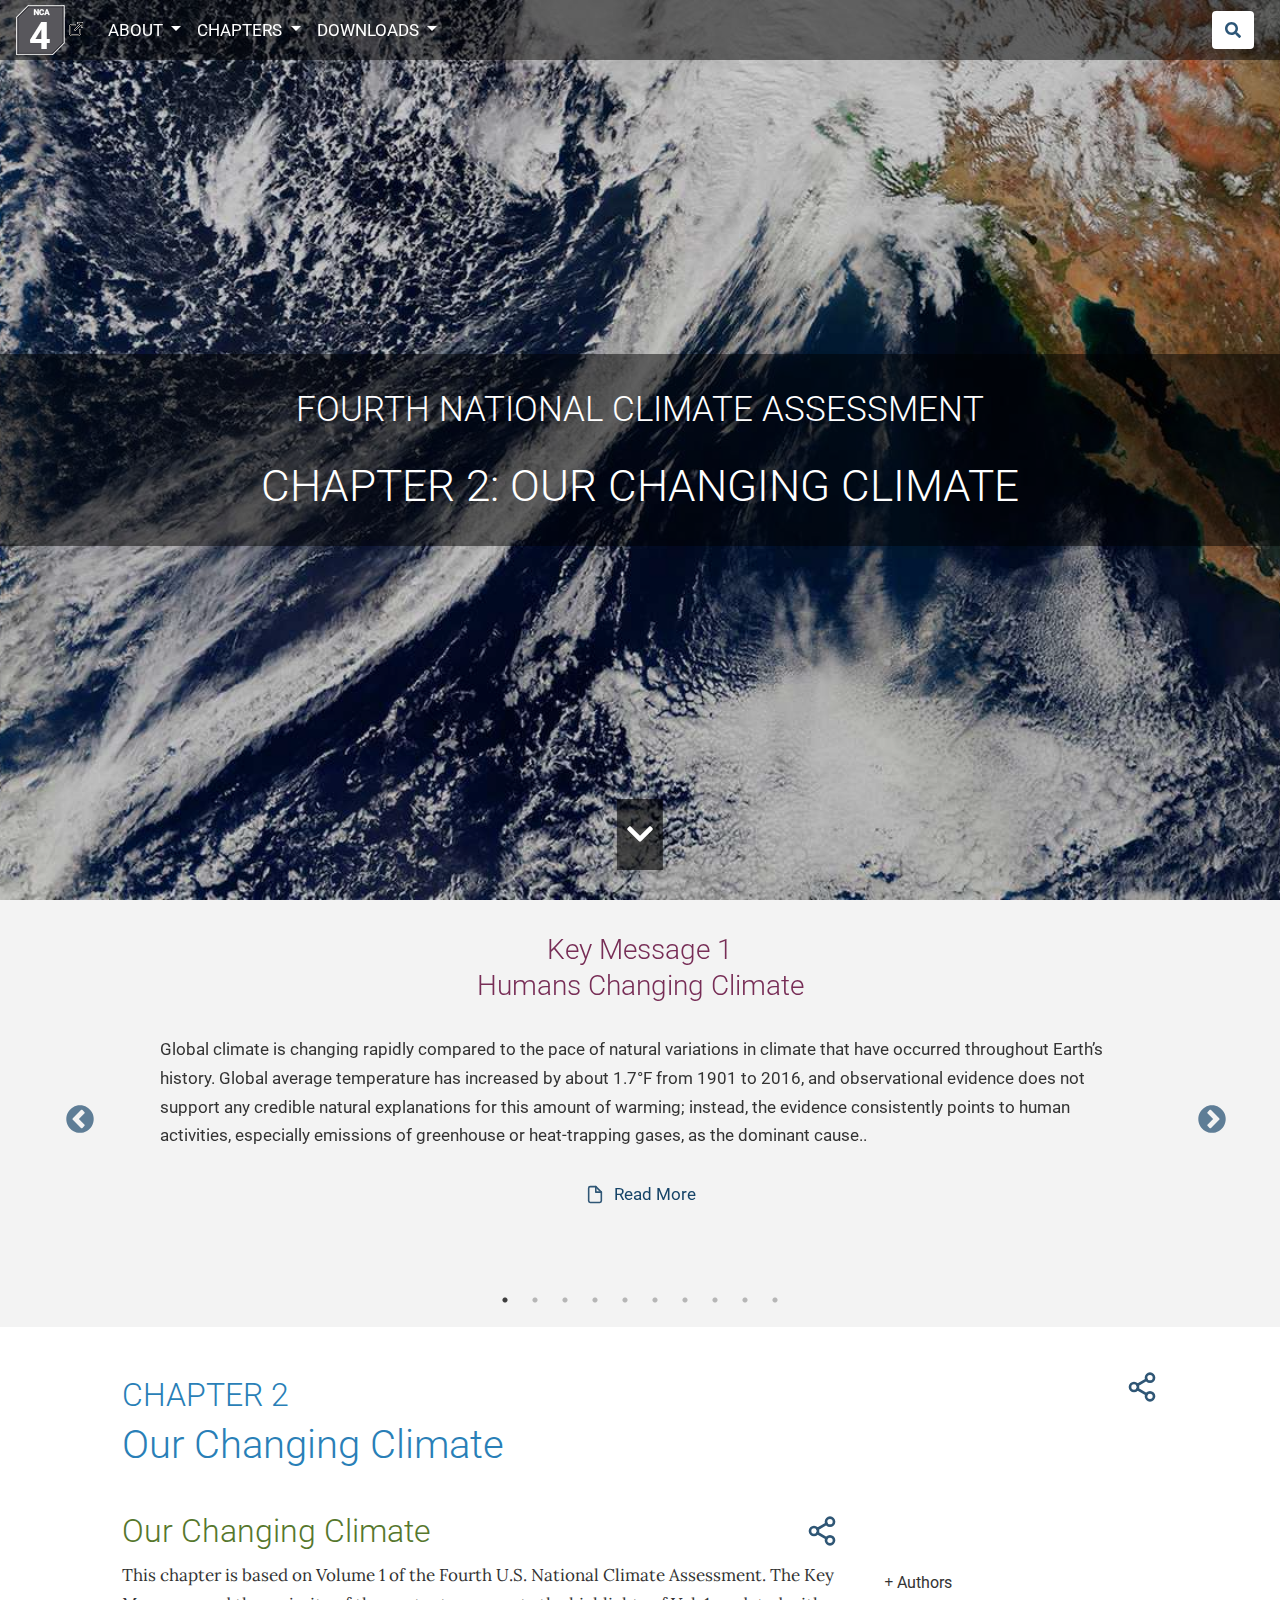
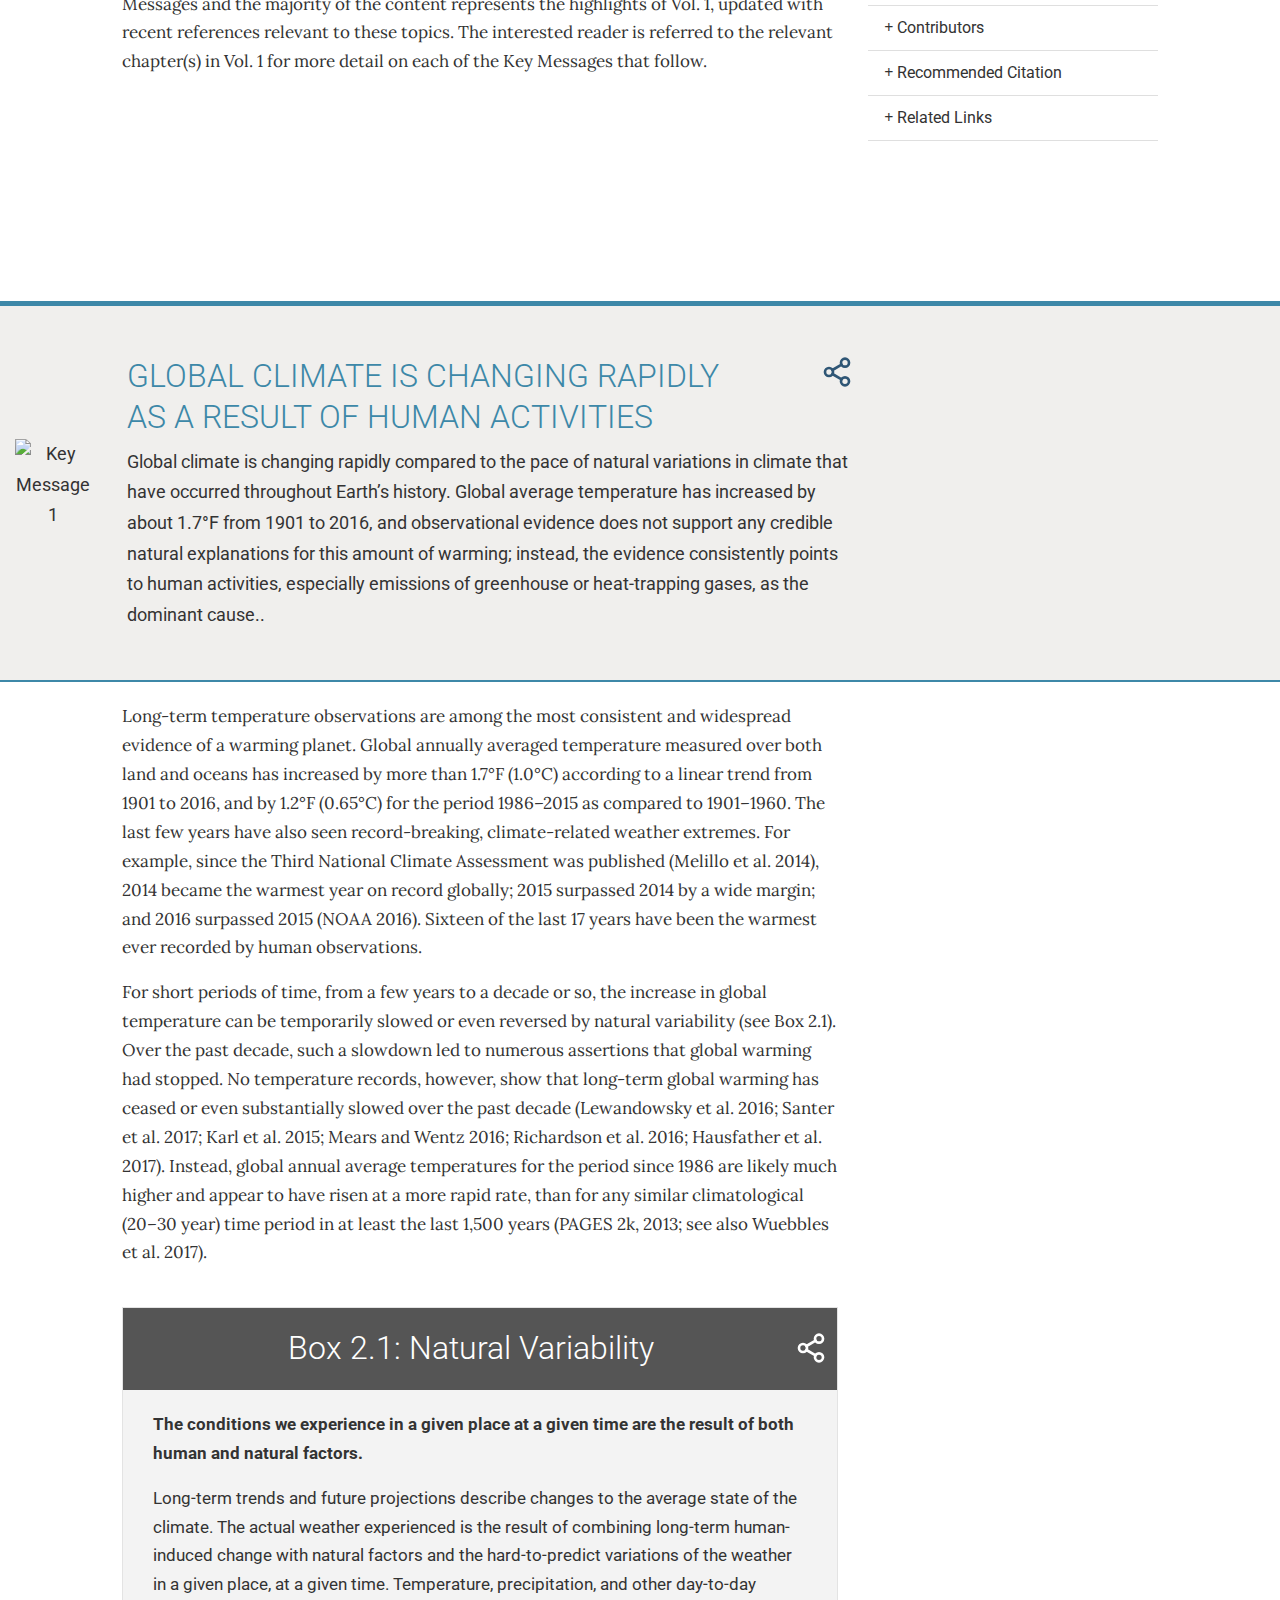
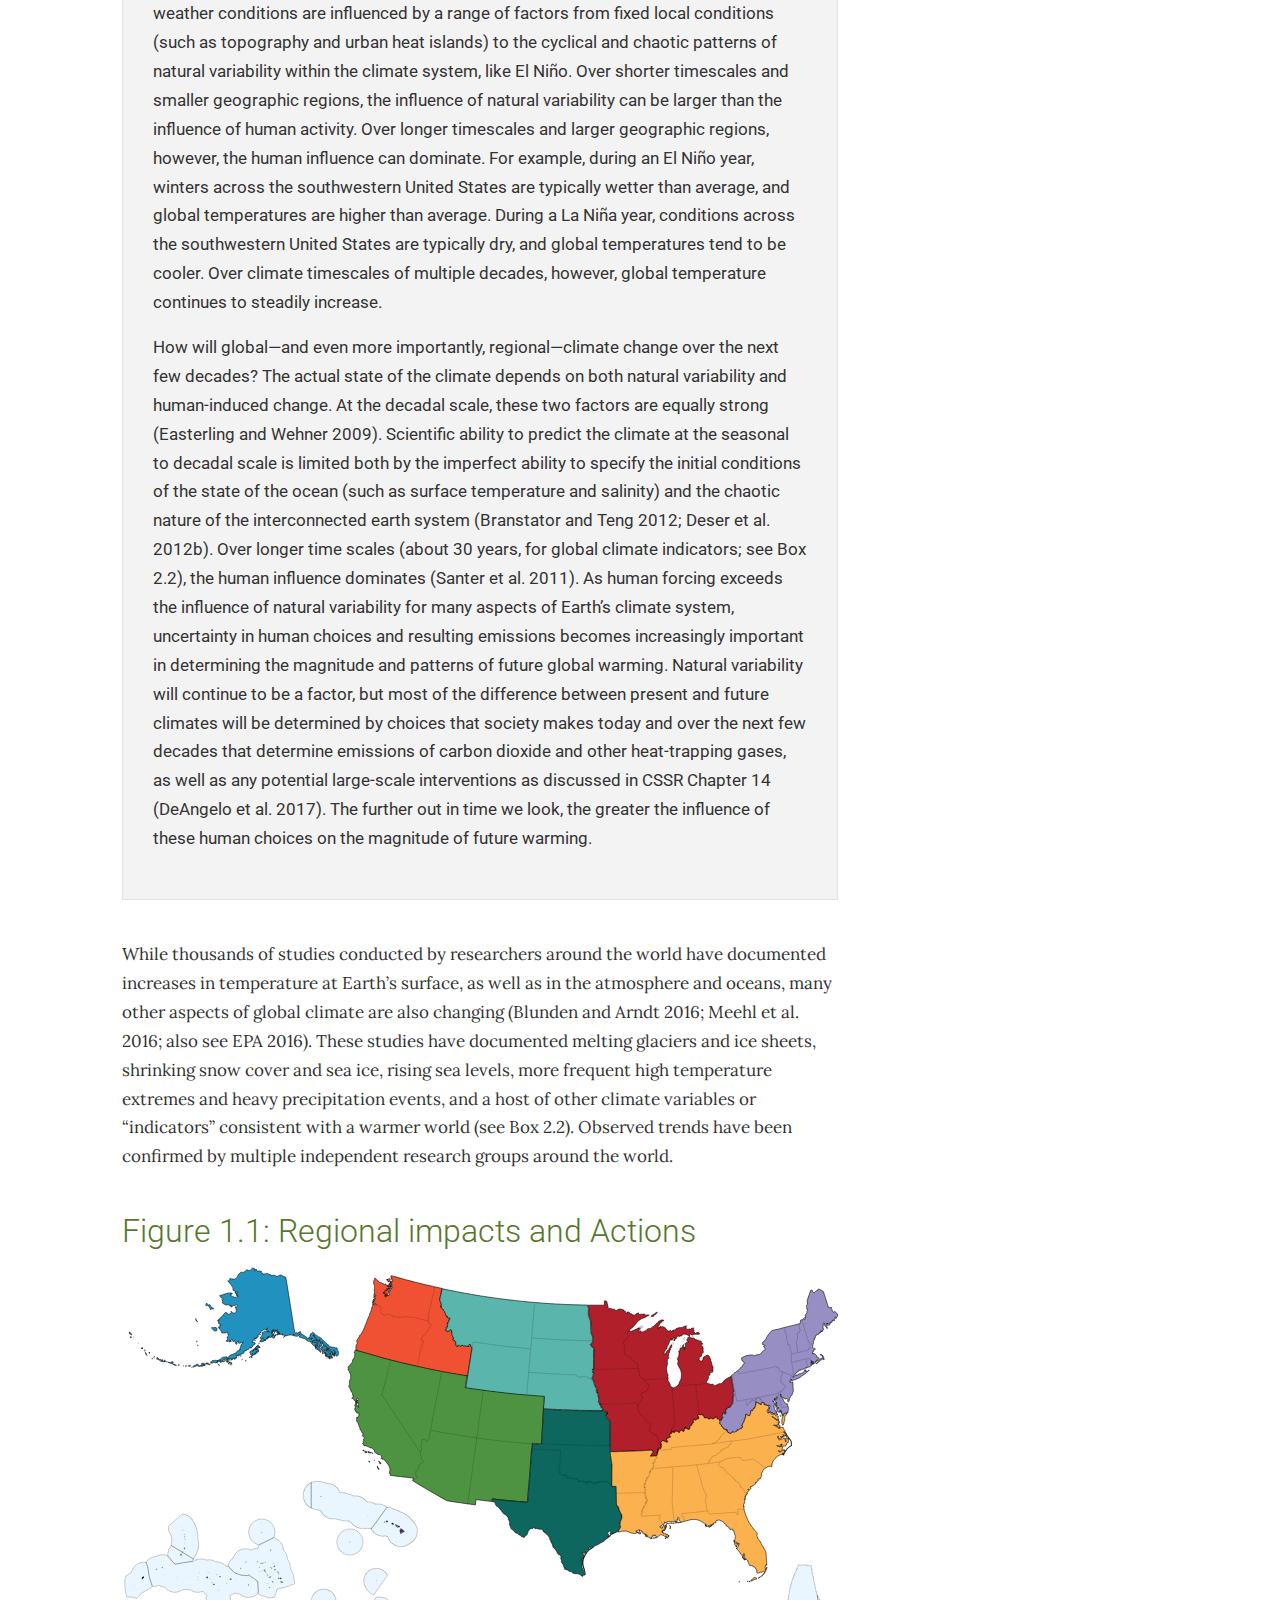
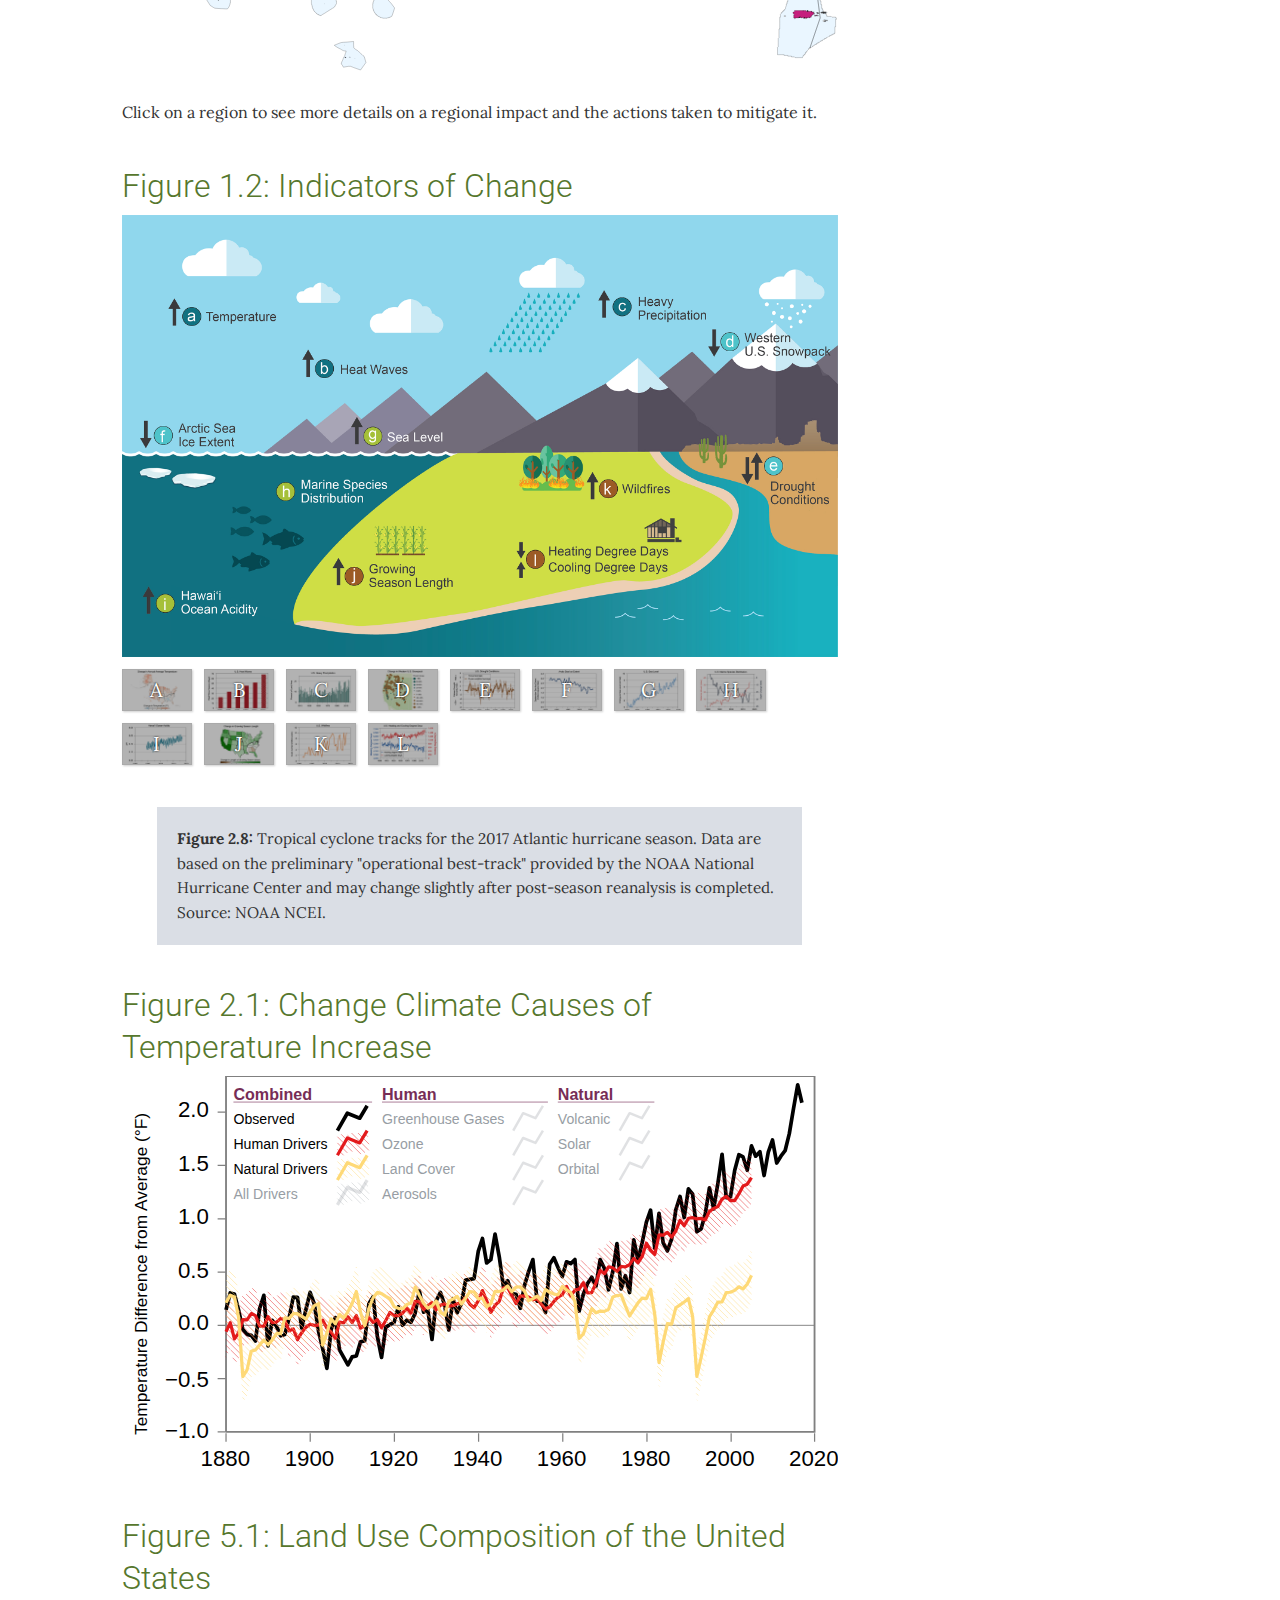
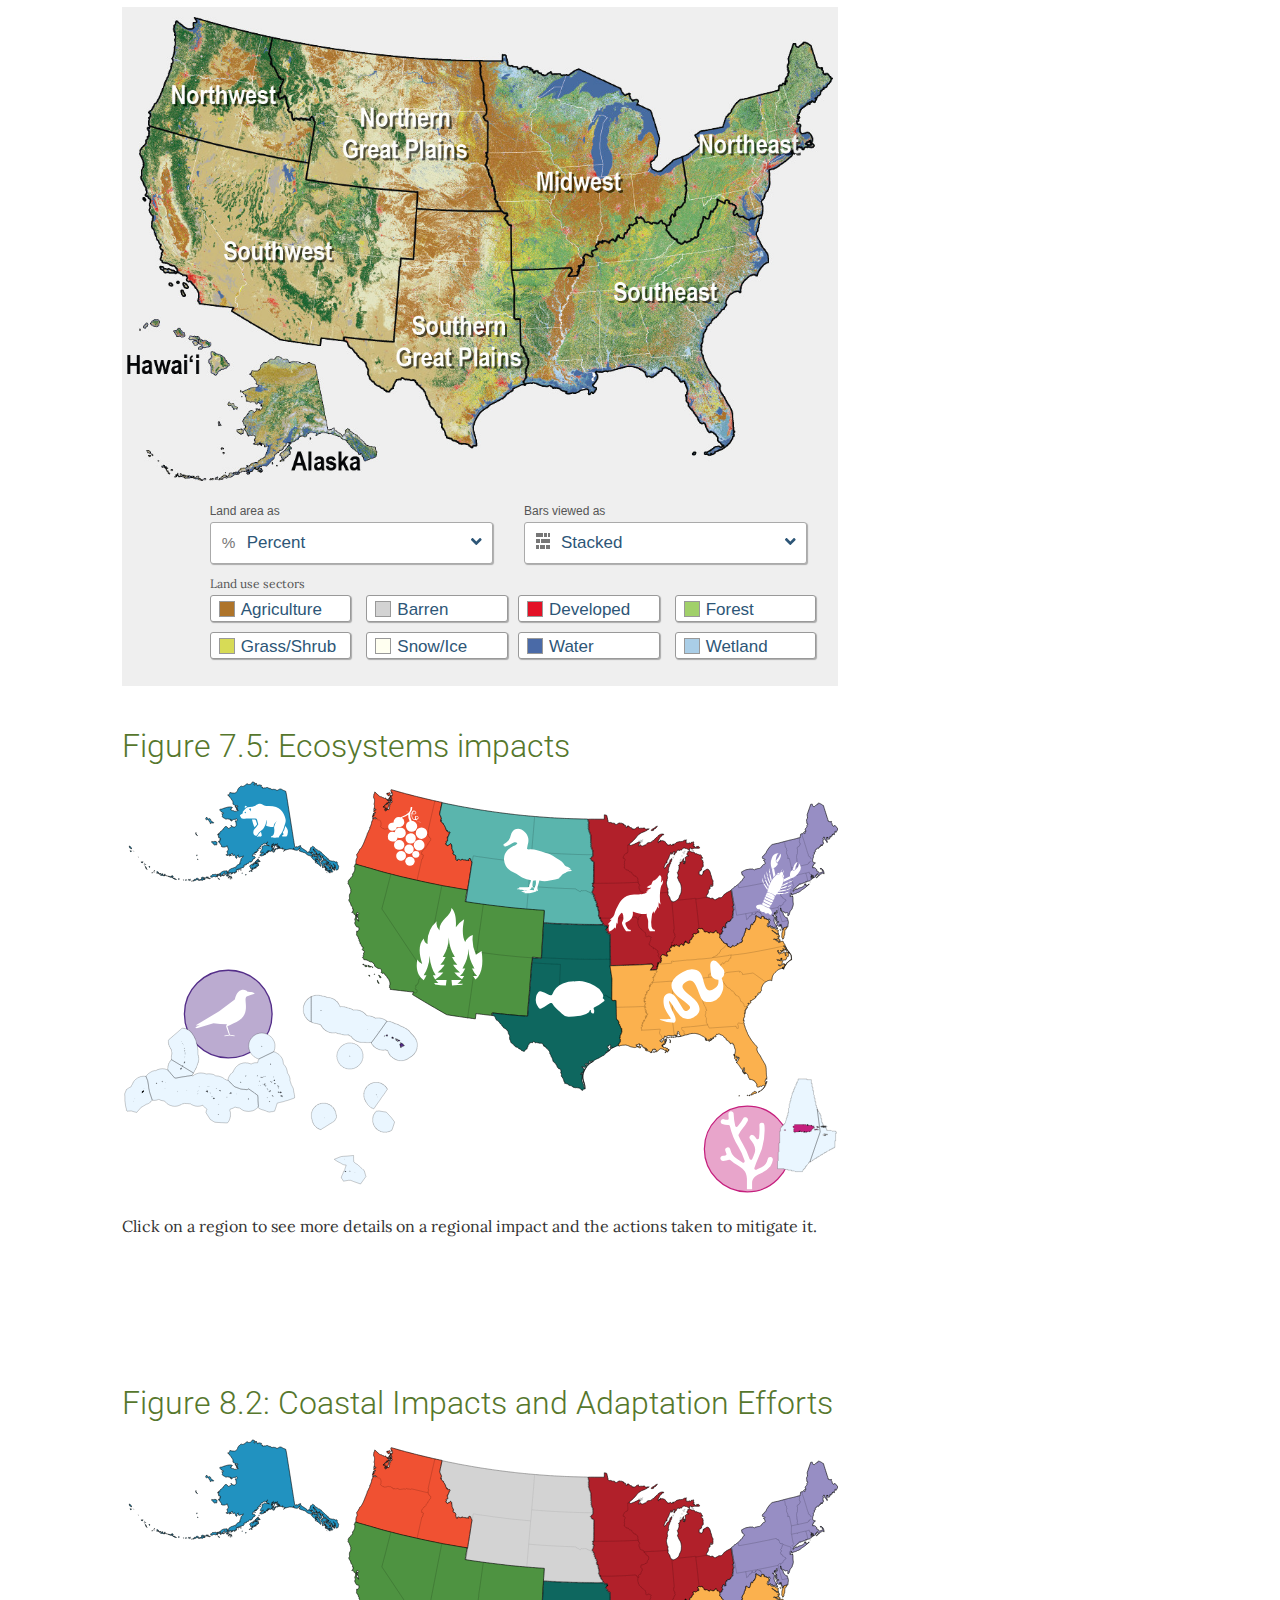
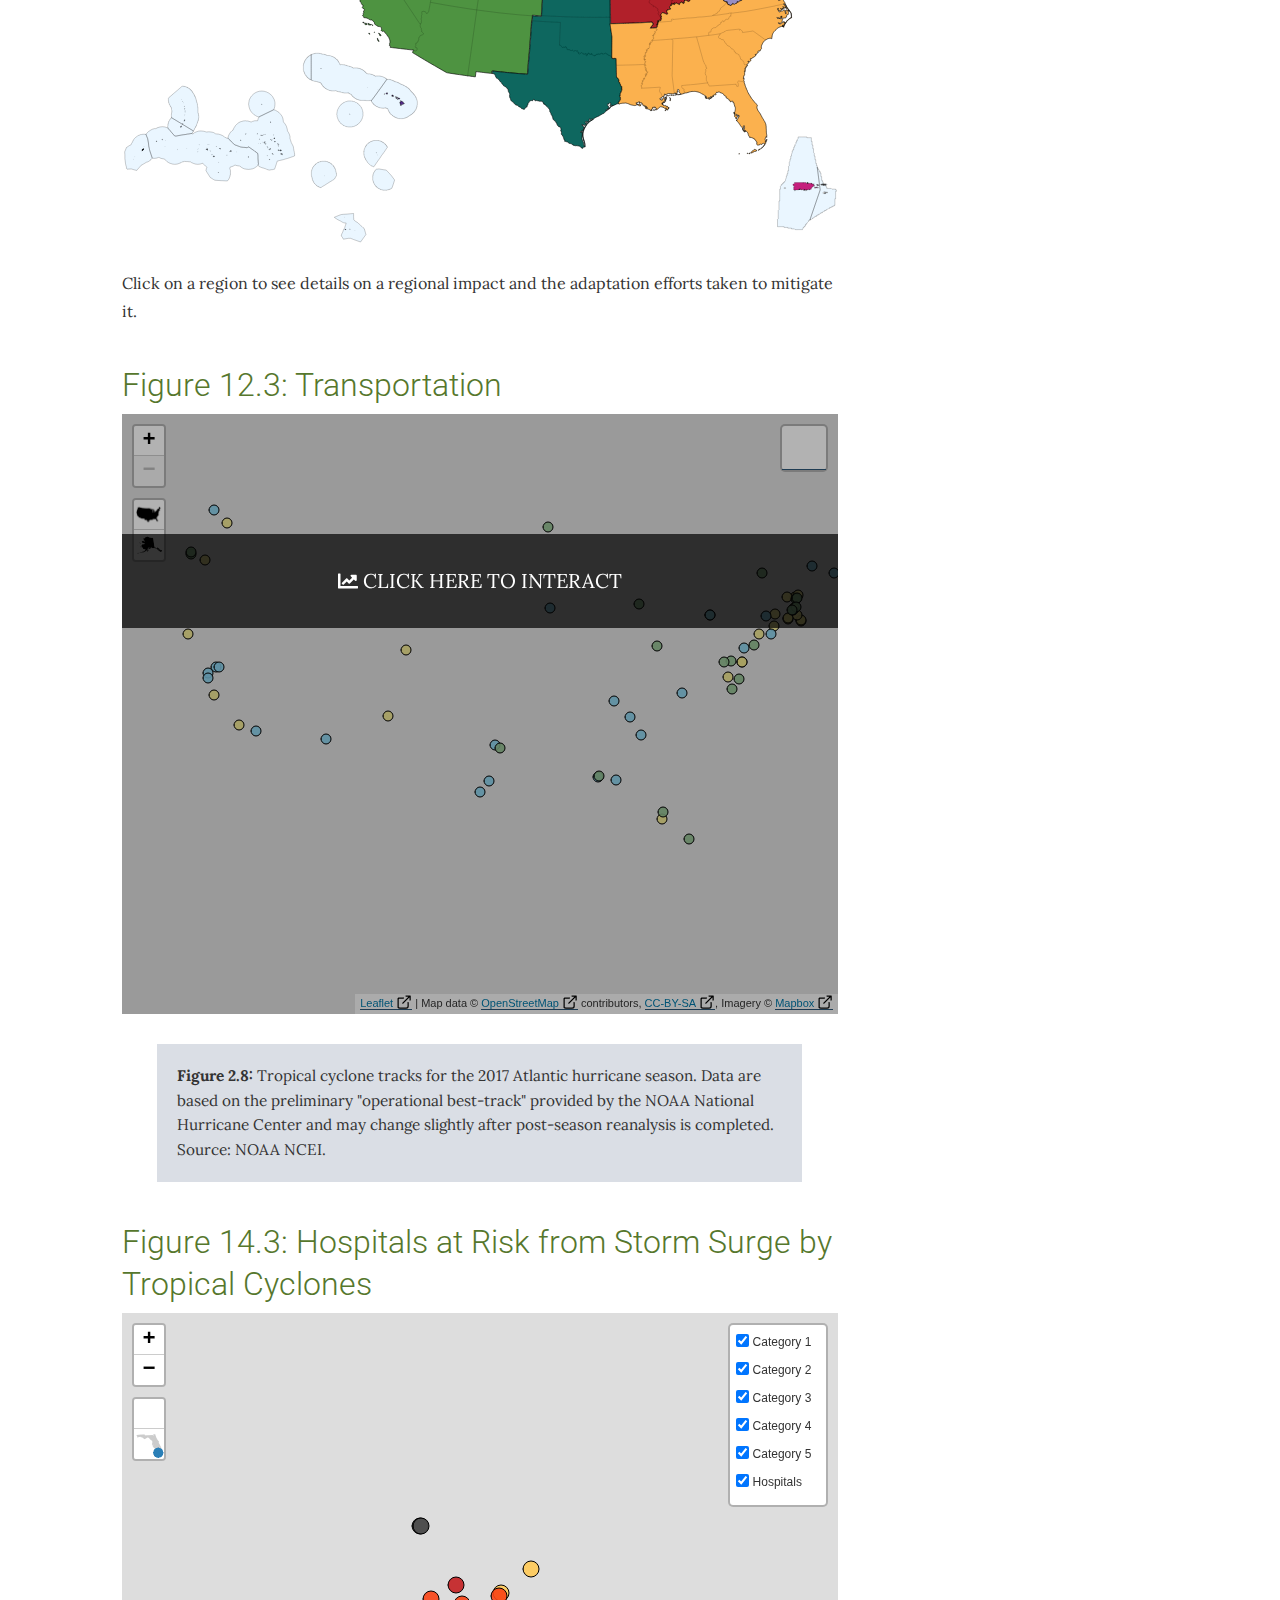
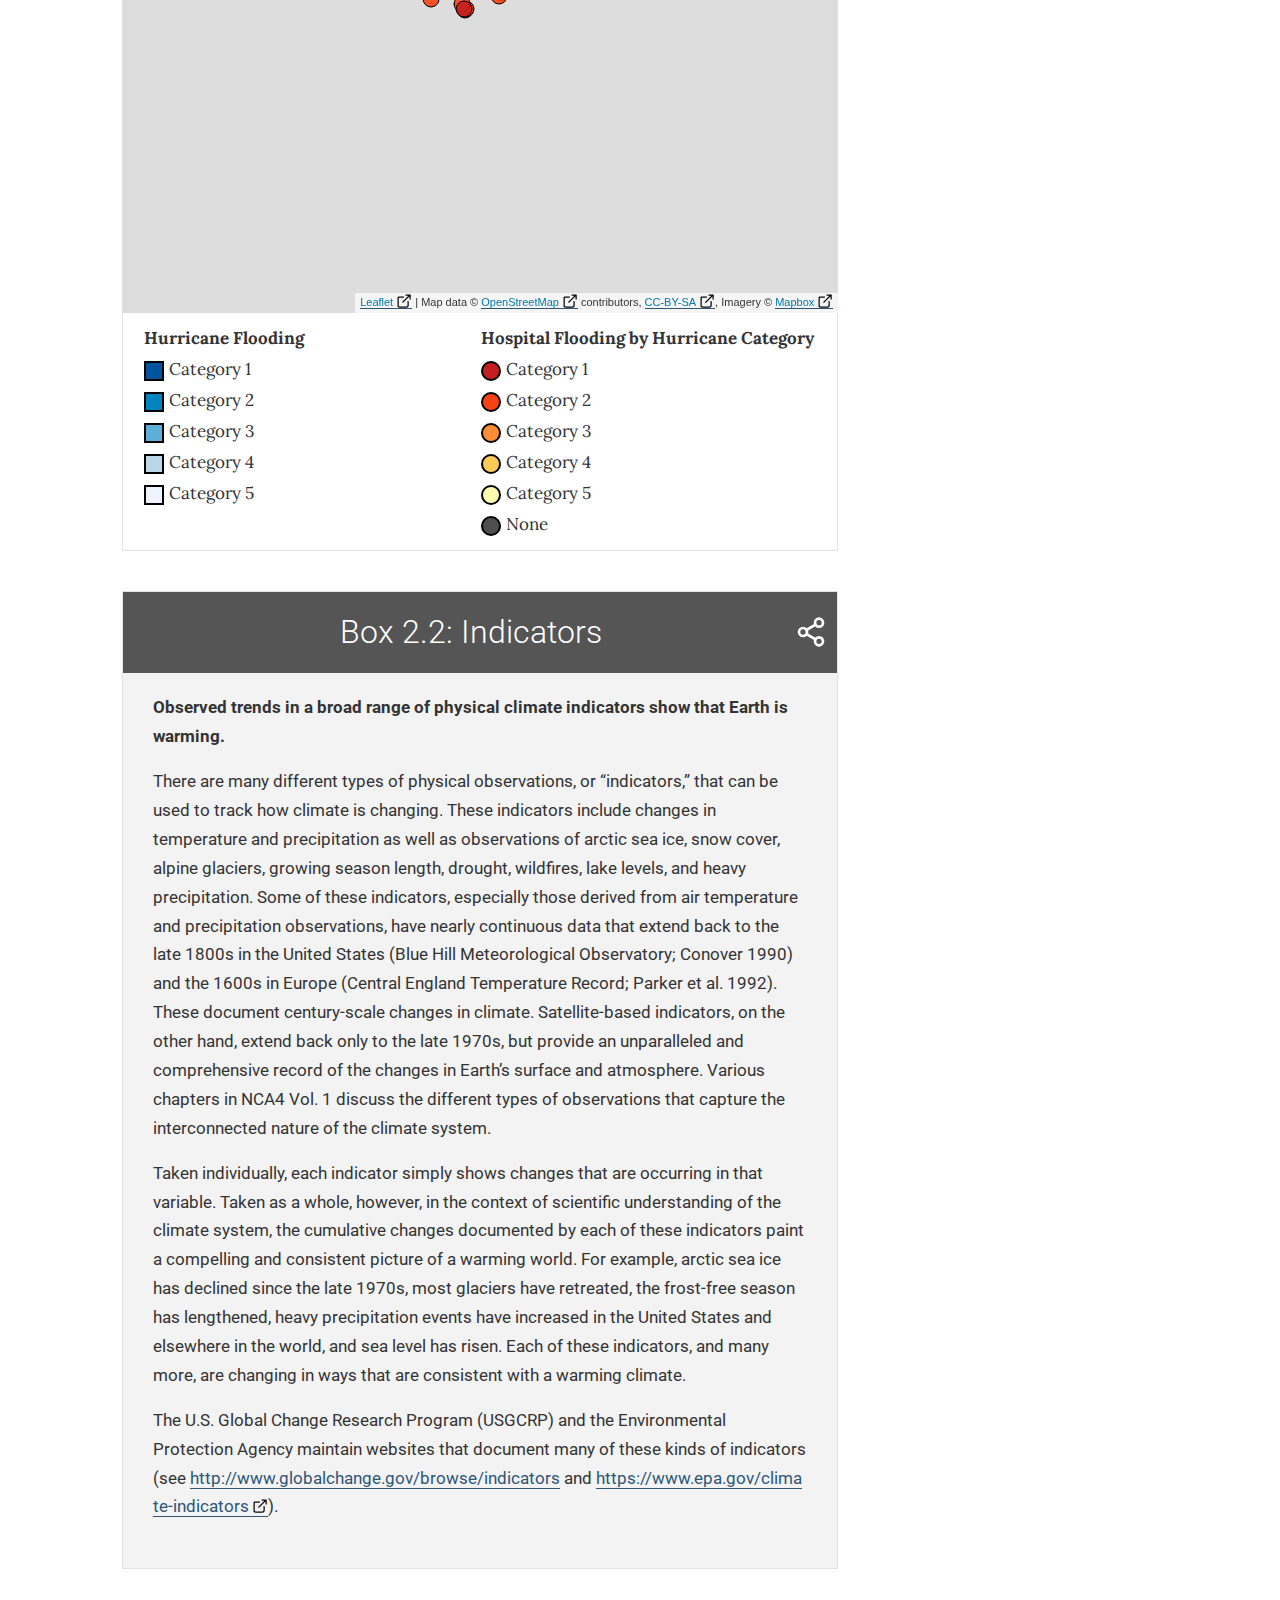
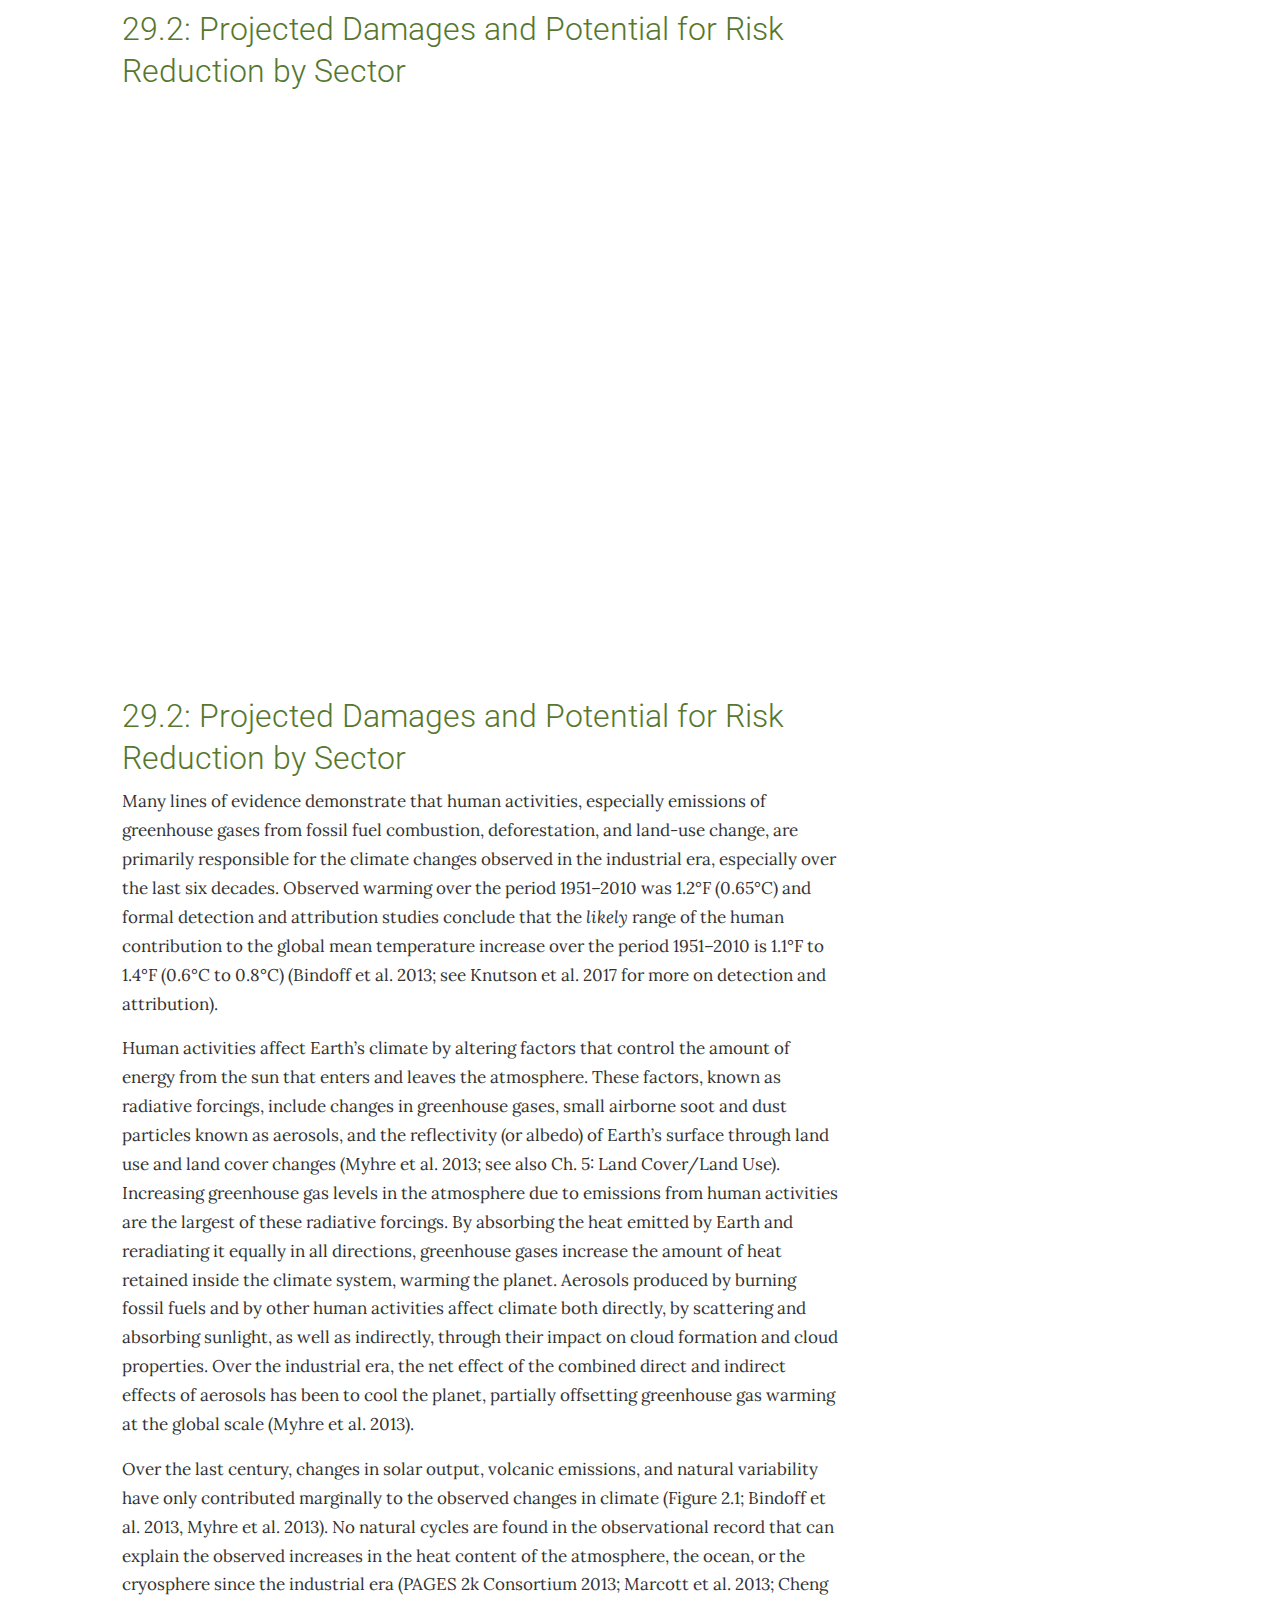
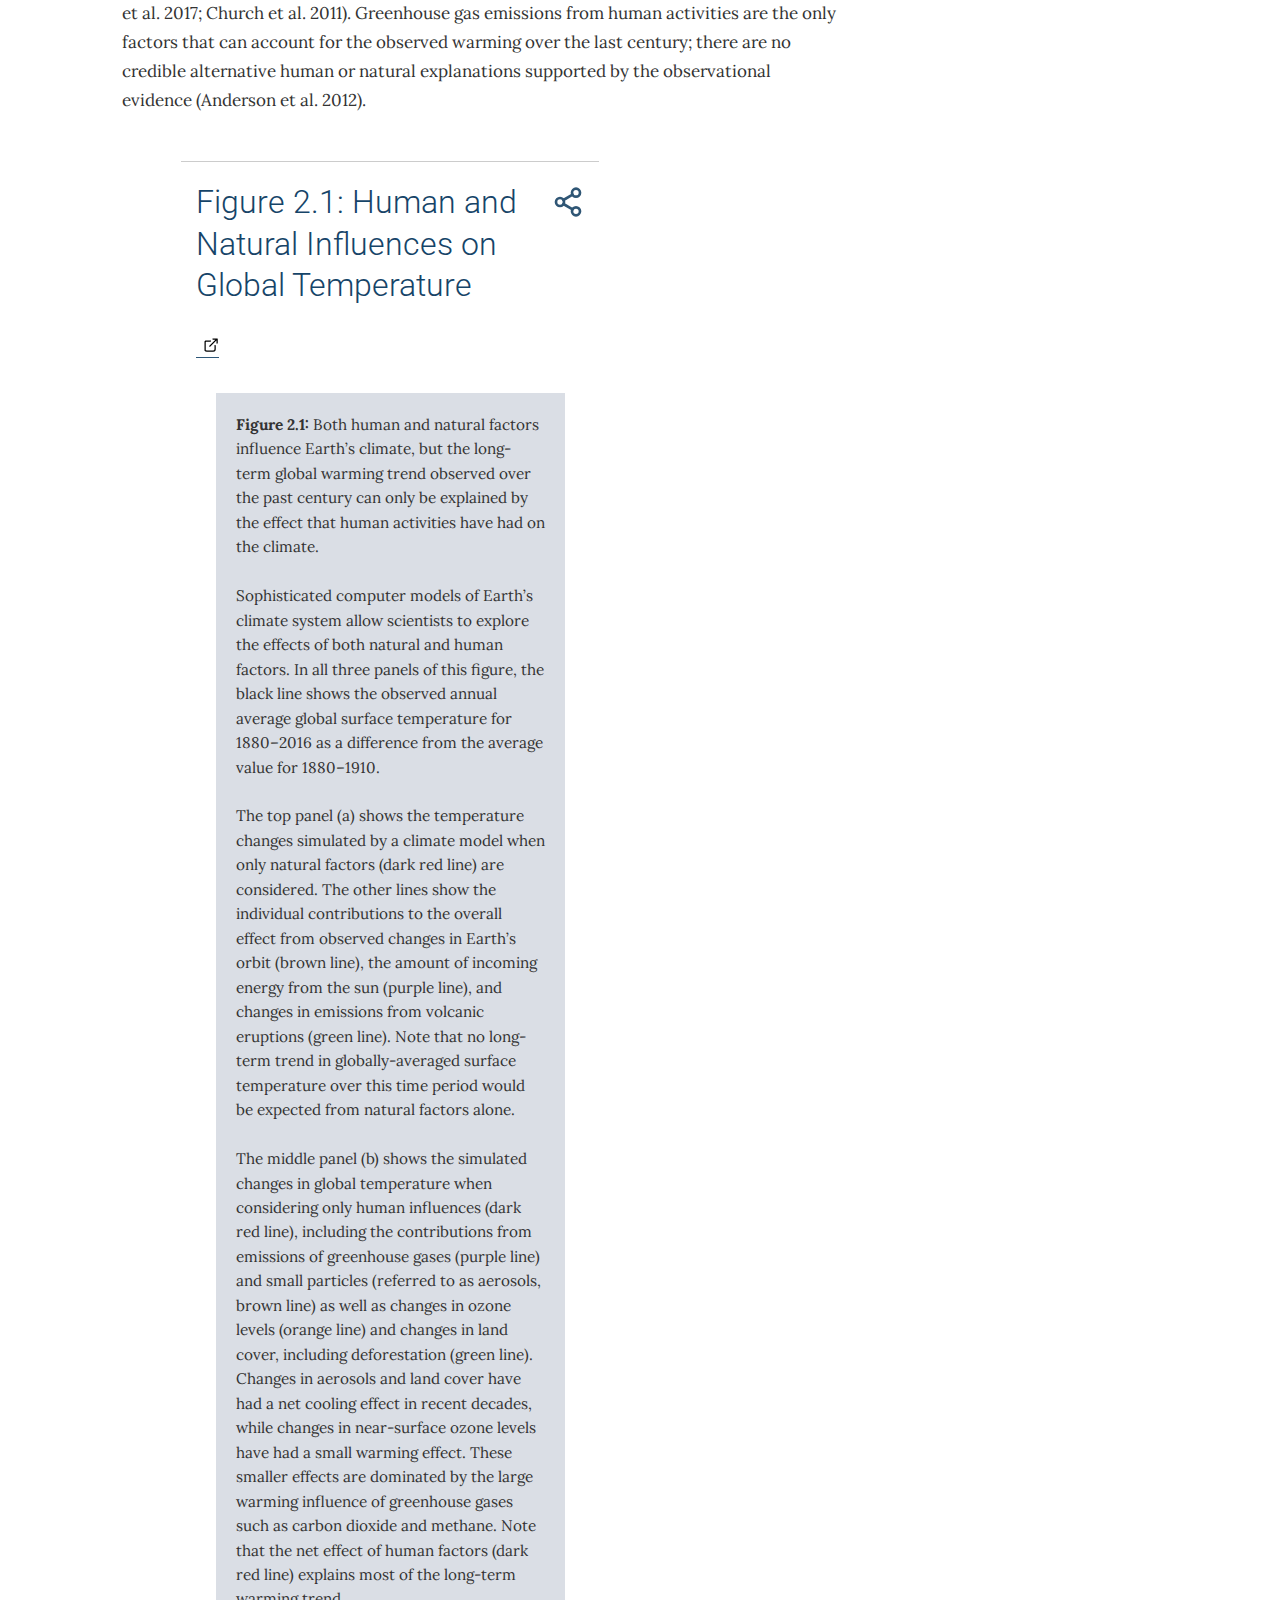
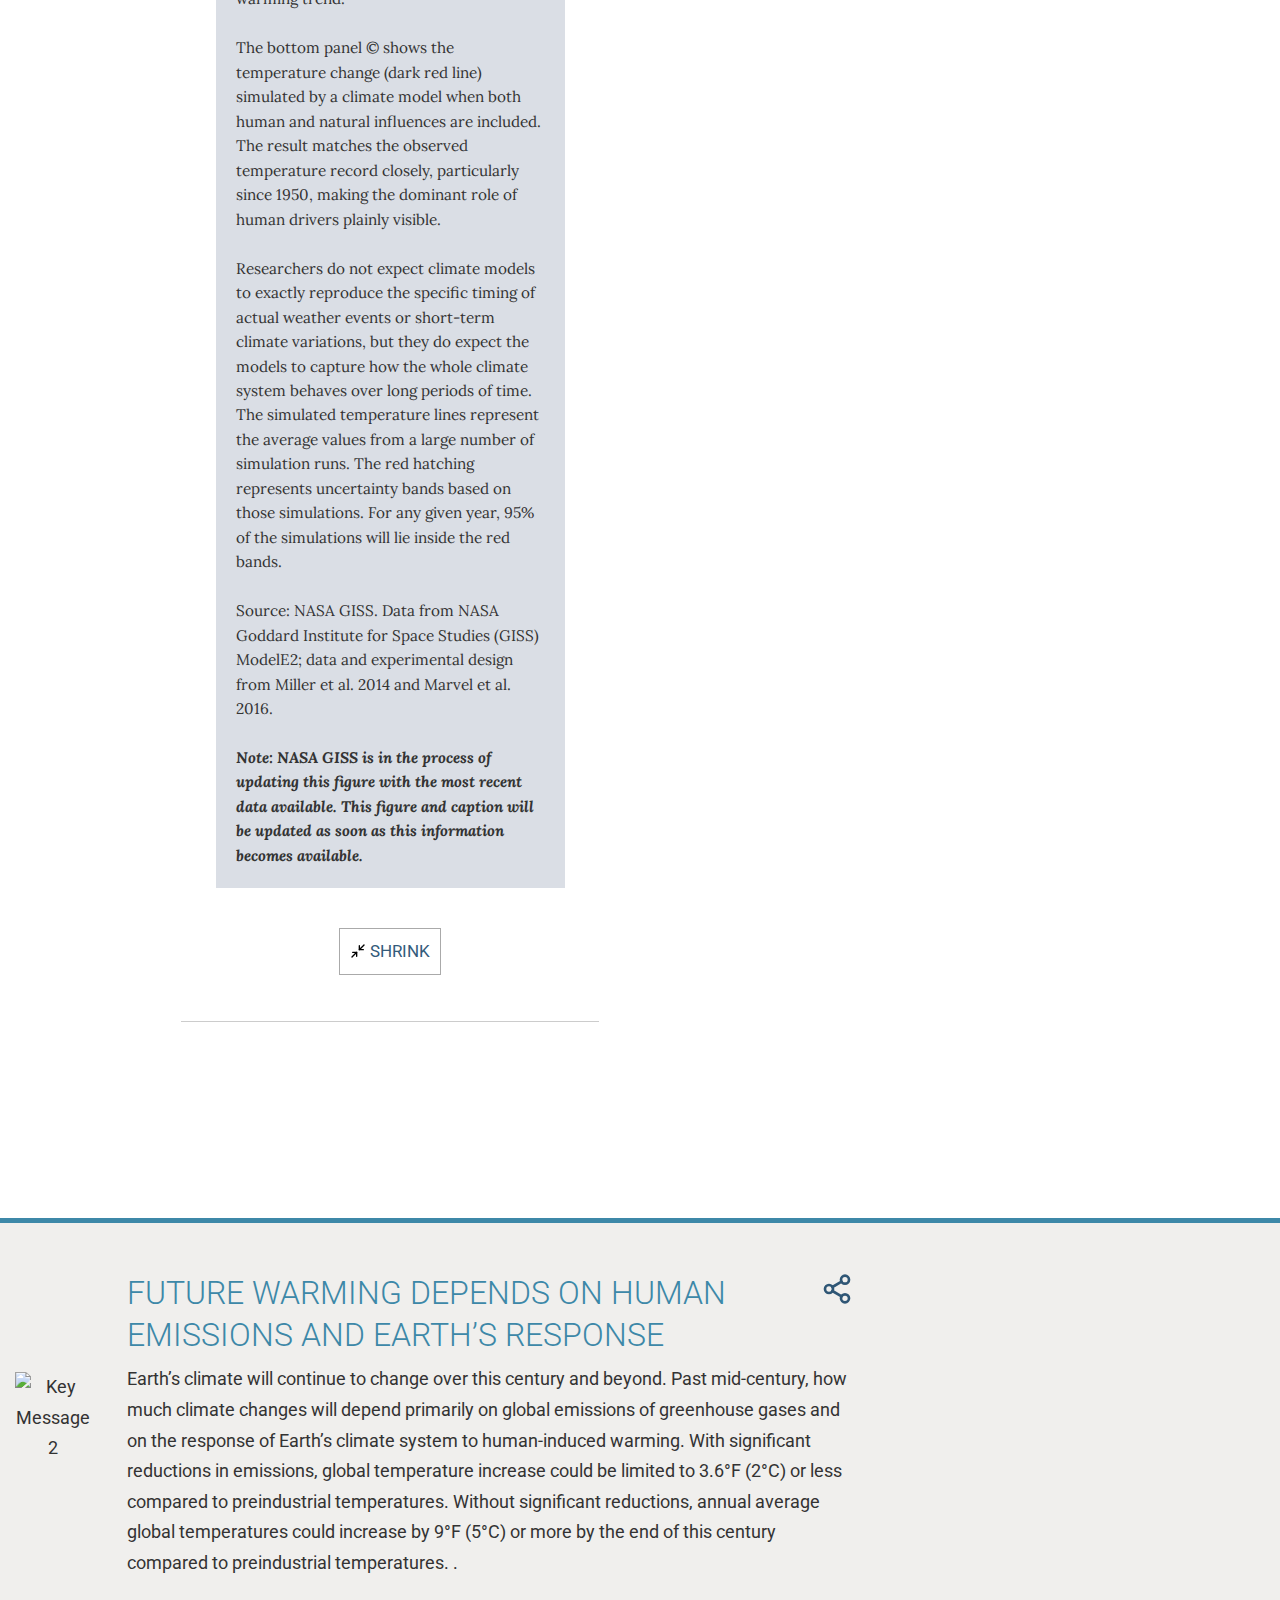
==== chapter/2/index.html @ 2d1f0d87 "incorporates 5.1a into the live site" ====
<!DOCTYPE html>
<html lang="en">
    <head>
    <meta charset="utf-8">
    <meta name="viewport" content="width=device-width, initial-scale=1">
    <link rel="apple-touch-icon" href="http://tsu-cssr.s3-website-us-east-1.amazonaws.com/apple-touch-icon.png">

    
        
            <meta property="og:url" content="/chapter/2"/>
        

        <meta property="og:type" content="website"/>
        <meta property="og:title" content="Fourth National Climate Assessment: Our Changing Climate"/>

        
            <meta property="og:image" content="/img/background/chp2_bg_CSSR-execsum.jpg"/>
            <meta name="twitter:image" content="/img/background/chp2_bg_CSSR-execsum.jpg" />
            <meta name="twitter:image:alt" content="Chapter header image" />
        

        
            <meta name="twitter:description" content="This report is an authoritative assessment of the science of climate change, with a focus on the United States. It represents the second of two volumes of the Fourth National Climate Assessment, mandated by the Global Change Research Act of 1990." />
            <meta property="og:description" content="This report is an authoritative assessment of the science of climate change, with a focus on the United States. It represents the second of two volumes of the Fourth National Climate Assessment, mandated by the Global Change Research Act of 1990."/>
        

        <meta name="keywords" content=""/>
        <meta name="twitter:card" content="summary_large_image" />
        <meta name="twitter:site" content="@usgcrp" />
        <meta name="twitter:title" content="Fourth National Climate Assessment: Our Changing Climate" />
        <meta name="twitter:description" content="This report is an authoritative assessment of the science of climate change, with a focus on the United States. It represents the second of two volumes of the Fourth National Climate Assessment, mandated by the Global Change Research Act of 1990." />

    
    <meta name="citation_title" content="Fourth National Climate Assessment">
    <meta name="citation_author" content="USGCRP">
    <meta name="citation_publication_date" content="2018">
    <meta name="citation_technical_report_institution" content="U.S. Global Change Research Program, Washington, DC">
    <meta name="citation_firstpage" content="1">
    <meta name="citation_lastpage" content="470">
    <meta name="citation_pdf_url" content="https://nca2018.globalchange.gov/downloads/NCA2018_FullReport.pdf">
    

    <link rel="alternate" href="http://tsu-cssr.s3-website-us-east-1.amazonaws.com/index.xml" type="application/rss+xml" title="Fourth National Climate Assessment">
    <link rel="icon" href="http://tsu-cssr.s3-website-us-east-1.amazonaws.com/favicon.ico">
    <title>Our Changing Climate - Fourth National Climate Assessment</title>

    <link rel="stylesheet" href="https://fonts.googleapis.com/css?family=Roboto:100,300,400,500,700">
    <link rel="stylesheet" href="https://fonts.googleapis.com/css?family=Lora:400,400i,700,700i">
    <link rel="stylesheet" href="https://fonts.googleapis.com/css?family=Open+Sans:300italic,400italic,300,400,600">

    <link rel="stylesheet" href="../../css/bootstrap.min.css">
    <link rel="stylesheet" href="../../css/animate.css">
    <link rel="stylesheet" href="../../css/slick.css">
    <link rel="stylesheet" href="../../css/slick-theme.css">
    <link rel="stylesheet" href="../../css/jquery.qtip.min.css">

    <link rel="stylesheet" href="../../css/yamm.css">
    <link rel="stylesheet" href="../../css/nca4-site.css">
    <link rel="stylesheet" href="../../css/figures.css">

    <style>
        #intro-header {
        background: url(../../img/background/chp2_bg_CSSR-execsum.jpg) no-repeat center center fixed;
        background-size: cover;
        }

        #executive-summary { display: none; }
    </style>
    </head>

<body role="document" class="node-type-chapter" data-spy="scroll" data-target="#dot-nav" data-offset="70">
    <a href="index.html#maincontent" class="sr-only sr-only-focusable" id="skip-link">
        <div class="container">
            <span class="skiplink-text">Skip to main content</span>
        </div>
    </a>

    <nav class="navbar yamm fixed-top navbar-expand-md navbar-dark" role="navigation">
    <a class="navbar-brand" href="http://tsu-cssr.s3-website-us-east-1.amazonaws.com/"><img src="../../img/nca4-logo.png" alt="NCA4" /></a>
    <span class="nca4-title-mobile">Climate</span>
    <button class="navbar-toggler" type="button" data-toggle="collapse" data-target="#navbarSupportedContent" aria-controls="navbarSupportedContent" aria-expanded="false" aria-label="Toggle navigation">
    <span class="navbar-toggler-icon"></span>
    </button>

    <div class="collapse navbar-collapse" id="navbarSupportedContent">
    <ul class="navbar-nav mr-auto">
        <li class="nav-item">
        <div class="dropdown">
            <a class="nav-link dropdown-toggle" href="index.html#" id="navbarDropdown" role="button" data-toggle="dropdown" aria-haspopup="true" aria-expanded="false">
            ABOUT
            </a>
            <div class="dropdown-menu" aria-labelledby="navbarDropdown">
            <a class="dropdown-item" href="http://tsu-cssr.s3-website-us-east-1.amazonaws.com/chapter/front-matter-about">About this Report</a>
            <a class="dropdown-item" href="http://tsu-cssr.s3-website-us-east-1.amazonaws.com/chapter/front-matter-guide">Guide to this Report</a>
            <a class="dropdown-item" href="http://tsu-cssr.s3-website-us-east-1.amazonaws.com/credits">Report Credits</a>
            </div>
        </div>
        </li>
        <li class="nav-item">
        <div class="dropdown yamm-fw">
            <a href="index.html#" class="nav-link dropdown-toggle" id="navbarMegamenu" role="button" data-toggle="dropdown" aria-haspopup="true" aria-expanded="false">CHAPTERS <span class="caret"></span></a>
            <div class="dropdown-menu" aria-labelledby="navbarMegamenu">
            <div class="yamm-content">
                <div class="row">
                <div class="col-md-4">
                    <h3>Front Matter</h3>
                    <ul class="list-unstyled" role="menu">
                    <li><a href="http://tsu-cssr.s3-website-us-east-1.amazonaws.com/chapter/front-matter-about">About this Report</a> <i class="fas fa-star"></i></li>
                    <li><a href="http://tsu-cssr.s3-website-us-east-1.amazonaws.com/chapter/front-matter-guide">Guide to the Report</a> <i class="fas fa-star"></i></li>
                    </ul>
                    <h3 style="margin-top: .25em;">Executive Summary</h3>
                    <ul class="list-unstyled" role="menu">
                    <li><a href="http://tsu-cssr.s3-website-us-east-1.amazonaws.com/#full-chapter">Summary Findings</a> <i class="fas fa-star"></i></li>
                    <li>1. <a href="http://tsu-cssr.s3-website-us-east-1.amazonaws.com/#es-2">Overview</a> <i class="fas fa-star"></i></li>
                    </ul>
                    <h3 style="margin-top: .25em;">National Topics</h3> 
                    <ol start="2" role="menu">
                    <li><a href="http://tsu-cssr.s3-website-us-east-1.amazonaws.com/chapter/2">Our Changing Climate</a> <i class="fas fa-star"></i></li>
                    <li><a href="http://tsu-cssr.s3-website-us-east-1.amazonaws.com/chapter/3">Water</a></li>
                    <li><a href="http://tsu-cssr.s3-website-us-east-1.amazonaws.com/chapter/4">Energy Supply, Delivery &amp; Demand</a> <i class="fas fa-star"></i></li>
                    <li><a href="http://tsu-cssr.s3-website-us-east-1.amazonaws.com/chapter/5">Land Cover &amp; Land Use Change</a></li>
                    <li><a href="http://tsu-cssr.s3-website-us-east-1.amazonaws.com/chapter/6">Forests</a></li>
                    <li><a href="http://tsu-cssr.s3-website-us-east-1.amazonaws.com/chapter/7">Ecosystems</a></li>
                    <li><a href="http://tsu-cssr.s3-website-us-east-1.amazonaws.com/chapter/8">Coastal Effects</a></li>
                    <li><a href="http://tsu-cssr.s3-website-us-east-1.amazonaws.com/chapter/9">Oceans &amp; Marine Resources</a></li>
                    <li><a href="http://tsu-cssr.s3-website-us-east-1.amazonaws.com/chapter/10">Agriculture &amp; Rural Communities</a></li>
                    <li><a href="http://tsu-cssr.s3-website-us-east-1.amazonaws.com/chapter/11">Built Environment, Urban Systems, &amp; Cities</a></li>
                    <li><a href="http://tsu-cssr.s3-website-us-east-1.amazonaws.com/chapter/12">Transportation</a></li>
                     </ol>
                </div>
                <div class="col-md-4">
                    <h3 class="national-topics">National Topics (cont.)</h3> 
                    <ol start="13" role="menu">
                    <li><a href="http://tsu-cssr.s3-website-us-east-1.amazonaws.com/chapter/13">Air Quality</a></li>
                    <li><a href="http://tsu-cssr.s3-website-us-east-1.amazonaws.com/chapter/14">Human Health</a></li>
                    <li><a href="http://tsu-cssr.s3-website-us-east-1.amazonaws.com/chapter/15">Tribal &amp; Indigenous Peoples</a></li>
                    <li><a href="http://tsu-cssr.s3-website-us-east-1.amazonaws.com/chapter/16">Climate Effects on US International Interests</a></li>
                    <li><a href="http://tsu-cssr.s3-website-us-east-1.amazonaws.com/chapter/17">Sectoral Interdependencies</a></li>
                    </ol>
                    <h3 style="margin-top: 0.25em">Regions</h3> 
                    <ol start="18"role="menu">
                    <li><a href="http://tsu-cssr.s3-website-us-east-1.amazonaws.com/chapter/18">Northeast</a></li>
                    <li><a href="http://tsu-cssr.s3-website-us-east-1.amazonaws.com/chapter/19">Southeast</a></li>
                    <li><a href="http://tsu-cssr.s3-website-us-east-1.amazonaws.com/chapter/20">US Caribbean</a></li>
                    <li><a href="http://tsu-cssr.s3-website-us-east-1.amazonaws.com/chapter/21">Midwest</a></li>
                    <li><a href="http://tsu-cssr.s3-website-us-east-1.amazonaws.com/chapter/22">Northern Great Plains</a></li>
                    <li><a href="http://tsu-cssr.s3-website-us-east-1.amazonaws.com/chapter/23">Southern Great Plains</a></li>
                    <li><a href="http://tsu-cssr.s3-website-us-east-1.amazonaws.com/chapter/24">Northwest</a> <i class="fas fa-star"></i></li>
                    <li><a href="http://tsu-cssr.s3-website-us-east-1.amazonaws.com/chapter/25">Southwest</a></li>
                    <li><a href="http://tsu-cssr.s3-website-us-east-1.amazonaws.com/chapter/26">Alaska</a></li>
                    <li><a href="http://tsu-cssr.s3-website-us-east-1.amazonaws.com/chapter/27">Hawai‘i &amp; Pacific Islands</a></li>
                    </ol>
                </div>
                <div class="col-md-4">
                    <h3 style="margin-top: .25em;">Responses</h3>
                    <ol start="28" role="menu">
                    <li><a href="http://tsu-cssr.s3-website-us-east-1.amazonaws.com/chapter/28">Adaptation</a> <i class="fas fa-star"></i></li>
                    <li><a href="http://tsu-cssr.s3-website-us-east-1.amazonaws.com/chapter/29">Mitigation</a> <i class="fas fa-star"></i></li>
                    </ol>
                    <h3 style="margin-top: .25em;">Appendices</h3>
                    <ol role="menu">
                    <li><a href="http://tsu-cssr.s3-website-us-east-1.amazonaws.com/chapter/appendix-1">Process</a> <i class="fas fa-star"></i></li>
                    <li><a href="http://tsu-cssr.s3-website-us-east-1.amazonaws.com/chapter/appendix-2">Information Quality Act</a> <i class="fas fa-star"></i></li>
                    <li><a href="http://tsu-cssr.s3-website-us-east-1.amazonaws.com/chapter/appendix-3">Data Tools &amp; Scenario Products</a><i class="fas fa-star"></i></li>
                    <li><a href="http://tsu-cssr.s3-website-us-east-1.amazonaws.com/chapter/appendix-4">Looking Abroad</a> <i class="fas fa-star"></i></li>
                    <li><a href="http://tsu-cssr.s3-website-us-east-1.amazonaws.com/chapter/appendix-5">FAQs</a> <i class="fas fa-star"></i></li>
                    </ol>
                </div>
                </div>
            </div>
            </div>
        </div>
        </li>
        <li class="nav-item">
        <div class="dropdown">
            <a class="nav-link dropdown-toggle" href="index.html#" id="navbarDropdown" role="button" data-toggle="dropdown" aria-haspopup="true" aria-expanded="false">
            DOWNLOADS
            </a>


            
                
                    
                    
                    <div class="dropdown-menu" aria-labelledby="navbarDropdown">
                        <a class="dropdown-item" href="http://tsu-cssr.s3-website-us-east-1.amazonaws.com/downloads">View All Report Downloads</a>
                        
                        <a class="dropdown-item" href="http://tsu-cssr.s3-website-us-east-1.amazonaws.com/downloads/NCA4_Ch02_Changing-Climate_ExecSum.pdf">Chapter Executive Summary PDF</a>
                        
                        <a class="dropdown-item" href="http://tsu-cssr.s3-website-us-east-1.amazonaws.com/downloads/NCA4_Ch02_Changing-Climate_Full.pdf.pdf">Full Chapter PDF</a>
                        <a class="dropdown-item" href="http://tsu-cssr.s3-website-us-east-1.amazonaws.com/downloads/figures-2.zip">Chapter Figures (.zip)</a>
                        <a class="dropdown-item" href="http://tsu-cssr.s3-website-us-east-1.amazonaws.com/downloads/NCA4_Ch02_Changing-Climate.ris">Chapter Bibliography (RIS)</a>
                        
                    </div>
                    
                
            
        </div>
        </li>
    </ul>

    
        <span class="nca4-title navbar-text">CH 2: Climate</span>
    

    <div id="navbar-search">
      
        <button id="search-button" aria-label="Search Button" class="btn" onclick="open_search();"><i class="fas fa-search"></i></button>
      
    </div>
    </div>
</nav>

<div id="search_overlay" class="search-overlay">
    <span role="button" class="close-button" onclick="close_search()" title="Close Overlay">×</span>
    <div class="search-overlay-content">
    <form action="http://tsu-cssr.s3-website-us-east-1.amazonaws.com/search">
        <div role="search">
        <label class="sr-only" for="search-input">Search</label>
        <input id="search-input" type="search" placeholder="SEARCH&hellip;" name="query">
        <button type="submit" aria-label="Submit Search"><i class="fa fa-search"></i></button>
       </div>
    </form>
    </div>
</div>






<style>
#intro-header {
    background: url(../../img/background/chp2_bg_CSSR-execsum.jpg) no-repeat center center;
    width: 100%;
    height: 100vh;
    background-size: cover;
}
@media (max-width: 792px) {
    #intro-header {
        position: relative;
    top: 0;
    z-index: auto;
    }
}
@media (min-width: 320px) {
    #intro-header {
    background: url(../../img/styles-bg/chp2_bg_CSSR-execsum-320.jpg) no-repeat center center;
    background-size: cover;
    }
    @media (min-width: 320px) and (-webkit-min-device-pixel-ratio: 1.25),
       (min-width: 320px) and (min-device-pixel-ratio: 1.25),
       (min-width: 320px) and (min-resolution 200dpi),
       (min-width: 320px) and (min-resolution 1.25dppx) {
       #intro-header {
        background: url(../../img/styles-bg/chp2_bg_CSSR-execsum-320@2x.jpg) no-repeat center center;
        background-size: cover;
    }
    }
}
@media (min-width: 480px) {
    #intro-header {
    background: url(../../img/styles-bg/chp2_bg_CSSR-execsum-480.jpg) no-repeat center center;
    background-size: cover;
    }
    @media (min-width: 480px) and (-webkit-min-device-pixel-ratio: 1.25),
       (min-width: 480px) and (min-device-pixel-ratio: 1.25),
       (min-width: 480px) and (min-resolution 200dpi),
       (min-width: 480px) and (min-resolution 1.25dppx) {
       #intro-header {
        background: url(../../img/styles-bg/chp2_bg_CSSR-execsum-480@2x.jpg) no-repeat center center;
        background-size: cover;
    }
    }
}
@media (min-width: 768px) {
    #intro-header {
    background: url(../../img/styles-bg/chp2_bg_CSSR-execsum-768.jpg) no-repeat center center;
    background-size: cover;
    }
    @media (min-width: 768px) and (-webkit-min-device-pixel-ratio: 1.25),
       (min-width: 768px) and (min-device-pixel-ratio: 1.25),
       (min-width: 768px) and (min-resolution 200dpi),
       (min-width: 768px) and (min-resolution 1.25dppx) {
       #intro-header {
        background: url(../../img/styles-bg/chp2_bg_CSSR-execsum-768@2x.jpg) no-repeat center center;
        background-size: cover;
    }
    }
}
@media (min-width: 992px) {
    #intro-header {
    background: url(../../img/styles-bg/chp2_bg_CSSR-execsum-992.jpg) no-repeat center center;
    background-size: cover;
    }
    @media (min-width: 992px) and (-webkit-min-device-pixel-ratio: 1.25),
       (min-width: 992px) and (min-device-pixel-ratio: 1.25),
       (min-width: 992px) and (min-resolution 200dpi),
       (min-width: 992px) and (min-resolution 1.25dppx) {
       #intro-header {
        background: url(../../img/styles-bg/chp2_bg_CSSR-execsum-992@2x.jpg) no-repeat center center;
        background-size: cover;
    }
    }
}
@media (min-width: 1200px) {
    #intro-header {
    background: url(../../img/styles-bg/chp2_bg_CSSR-execsum-1200.jpg) no-repeat center center;
    background-size: cover;
    }
    @media (min-width: 1200px) and (-webkit-min-device-pixel-ratio: 1.25),
       (min-width: 1200px) and (min-device-pixel-ratio: 1.25),
       (min-width: 1200px) and (min-resolution 200dpi),
       (min-width: 1200px) and (min-resolution 1.25dppx) {
       #intro-header {
        background: url(../../img/styles-bg/chp2_bg_CSSR-execsum-1200@2x.jpg) no-repeat center center;
        background-size: cover;
    }
    }
}

</style>


<header id="intro-header">
    <div class="nav-arrow">
    <a id="nav-arrow-button" role="button" href="index.html#ch2-kfs" aria-label="Scroll to chapter"><i class="fas fa-chevron-down"></i></a>
    </div>
    <div class="intro-header-outer">
    <div class="container-fluid intro-header-inner no-spacer">
        <div class="row no-gutters">
        <div class="col-lg-12">
            <h1 class="pb-0">
            <small class="balance-text">FOURTH NATIONAL CLIMATE ASSESSMENT</small>
            </h1>
            <h1 style="line-height: 1.3;">
            <span class="balance-text">CHAPTER 2: OUR CHANGING CLIMATE</span>
            </h1>
        </div>
        </div>
    </div>
    </div>
</header>

<div id="maincontent" role="main"></div>


    <section id="ch2-kfs" aria-label="Chapter Key Messages"class="container-fluid kfs report-section no-spacer blackish pt-0 pb-0">
        <div class="row no-gutters">
            <div class="col-lg-12">
                <div id="slick-carousel">
            
            
            
            <div id="finding-21" class="slick-carousel-item">
                <h3>Key Message 1<br>Humans Changing Climate</h3>
                <p><p>Global climate is changing rapidly compared to the pace of natural variations in climate that have occurred throughout Earth’s history.  Global average temperature has increased by about 1.7°F from 1901 to 2016, and observational evidence does not support any credible natural explanations for this amount of warming; instead, the evidence consistently points to human activities, especially emissions of greenhouse or heat-trapping gases, as the dominant cause..</p>
</p>
                <div class="supporting-evidence">
                <a href="index.html#key-message-1" class="traceable_account_a" aria-label="Read More">Read More</a>
                </div>
            </div>
            
            
            
            <div id="finding-22" class="slick-carousel-item">
                <h3>Key Message 2<br>Emissions Dictate Response</h3>
                <p><p>Earth’s climate will continue to change over this century and beyond.  Past mid-century, how much climate changes will depend primarily on global emissions of greenhouse gases and on the response of Earth’s climate system to human-induced warming. With significant reductions in emissions, global temperature increase could be limited to 3.6°F (2°C) or less compared to preindustrial temperatures. Without significant reductions, annual average global temperatures could increase by 9°F (5°C) or more by the end of this century compared to preindustrial temperatures. .</p>
</p>
                <div class="supporting-evidence">
                <a href="index.html#key-message-2" class="traceable_account_a" aria-label="Read More">Read More</a>
                </div>
            </div>
            
            
            
            <div id="finding-23" class="slick-carousel-item">
                <h3>Key Message 3<br>Oceans Changing</h3>
                <p><p>The world’s oceans have absorbed 93% of the excess heat from human-induced warming since the mid-20th century and are currently absorbing more than a quarter of the carbon dioxide emitted to the atmosphere annually from human activities, making the oceans warmer and more acidic. Increasing sea surface temperatures, rising sea levels, and changing patterns of precipitation, winds, nutrients, and ocean circulation are contributing to overall declining oxygen concentrations in many locations.</p>
</p>
                <div class="supporting-evidence">
                <a href="index.html#key-message-3" class="traceable_account_a" aria-label="Read More">Read More</a>
                </div>
            </div>
            
            
            
            <div id="finding-24" class="slick-carousel-item">
                <h3>Key Message 4<br>Sea Level Rise</h3>
                <p><p>Global average sea level has risen by about 7–8 inches (about 16–21 cm) since 1900, with almost half this rise occurring since 1993 as oceans have warmed and land-based ice has melted. Global average sea level is very likely to continue to rise, by at least this current rate if not more, by 1–4 feet (0.3–1.3 m) by 2100 relative to 2000 levels. Emerging science regarding Antarctic ice sheet stability suggests that, for higher scenarios, a rise exceeding 8 feet (2.4 m) by 2100 is physically possible, although the probability of such an extreme outcome cannot currently be assessed.</p>
</p>
                <div class="supporting-evidence">
                <a href="index.html#key-message-4" class="traceable_account_a" aria-label="Read More">Read More</a>
                </div>
            </div>
            
            
            
            <div id="finding-25" class="slick-carousel-item">
                <h3>Key Message 5<br>Temperature Change</h3>
                <p><p>Annual average temperature over the contiguous United States has increased by 1.2ºF over the last few decades and by 1.8°F relative to the beginning of the last century.  Additional increases in annual average temperature of about 2.5°F (1.4°C) are expected over the next few decades regardless of future emissions, and increases ranging from 3°F to 12°F (1.6°–6.6°C) are expected by the end of century, depending on whether the world follows a higher or lower future scenario, with proportionally greater changes in high temperature extremes.</p>
</p>
                <div class="supporting-evidence">
                <a href="index.html#key-message-5" class="traceable_account_a" aria-label="Read More">Read More</a>
                </div>
            </div>
            
            
            
            <div id="finding-26" class="slick-carousel-item">
                <h3>Key Message 6<br>Precipitation Change</h3>
                <p><p>Annual precipitation since the beginning of the last century has increased across most of the northern and eastern United States and decreased across much of the southern and western United States.  Over the coming century, significant increases are projected in winter and spring over the Northern Great Plains, the Upper Midwest, and the Northeast.. Observed increases in the frequency and intensity of heavy precipitation events in most parts of the United States are projected to continue. Surface soil moisture over most of the United States is likely to decrease, accompanied by large declines in snowpack in the western United States and shifts to more winter precipitation falling as rain rather than snow.</p>
</p>
                <div class="supporting-evidence">
                <a href="index.html#key-message-6" class="traceable_account_a" aria-label="Read More">Read More</a>
                </div>
            </div>
            
            
            
            <div id="finding-27" class="slick-carousel-item">
                <h3>Key Message 7<br>Arctic Changes</h3>
                <p><p>In the Arctic, annual average temperatures have increased more than twice as fast as the global average, accompanied by thawing permafrost and loss of sea ice and glacier mass.  Arctic-wide glacial and sea ice loss is expected to continue; by mid-century, it is very likely that the Arctic will be nearly free of sea ice in late summer. Permafrost is expected to continue to thaw over the coming century as well, and the carbon and methane released from thawing permafrost has the potential to amplify human-induced warming, possibly significantly.</p>
</p>
                <div class="supporting-evidence">
                <a href="index.html#key-message-7" class="traceable_account_a" aria-label="Read More">Read More</a>
                </div>
            </div>
            
            
            
            <div id="finding-28" class="slick-carousel-item">
                <h3>Key Message 8<br>Atmospheric Circulation</h3>
                <p><p>Human-induced change is affecting atmospheric dynamics and contributing to the poleward expansion of the tropics and the northward shift in Northern Hemisphere winter storm tracks since the 1950s. Increases in greenhouse gases and decreases in air pollution have contributed to increases in Atlantic hurricane activity since 1970. In the future, Atlantic and eastern North Pacific hurricane rainfall and intensity are projected to increase, as are the frequency and severity of landfalling “atmospheric rivers” on the West Coast.</p>
</p>
                <div class="supporting-evidence">
                <a href="index.html#key-message-8" class="traceable_account_a" aria-label="Read More">Read More</a>
                </div>
            </div>
            
            
            
            <div id="finding-29" class="slick-carousel-item">
                <h3>Key Message 9<br>Regional Ocean Changes</h3>
                <p><p>Regional changes in sea level rise and coastal flooding are not evenly distributed across the United States; ocean circulation changes, sinking land, and Antarctic ice melt will result in greater-than-average sea level rise for the Northeast and western Gulf of Mexico under lower scenarios and most of the U.S. coastline other than Alaska under higher scenarios.  Since the 1960s, sea level rise has already increased the frequency of high tide flooding by a factor of 5 to 10 for several U.S. coastal communities. The frequency, depth, and extent of tidal flooding is expected to continue to increase in the future, as is the more severe flooding associated with coastal storms, such as hurricanes and nor’easters.</p>
</p>
                <div class="supporting-evidence">
                <a href="index.html#key-message-9" class="traceable_account_a" aria-label="Read More">Read More</a>
                </div>
            </div>
            
            
            
            <div id="finding-210" class="slick-carousel-item">
                <h3>Key Message 10<br>Potential Surprises</h3>
                <p><p>The climate change resulting from human-caused emissions of carbon dioxide will persist for decades to millennia. Self-reinforcing cycles within the climate system have the potential to accelerate human-induced change and even shift Earth’s climate system into new states that are very different from those experienced in the recent past. Future changes outside the range projected by climate models cannot be ruled out, and due to their systematic tendency to underestimate temperature change during past warm periods, models may be more likely to underestimate than to overestimate long-term future change.</p>
</p>
                <div class="supporting-evidence">
                <a href="index.html#key-message-10" class="traceable_account_a" aria-label="Read More">Read More</a>
                </div>
            </div>
            
            
        </div>
        </div>
    </div>
    </section>



<div id="all-key-findings-div" class="all-key-findings-div" data-title="Our Changing Climate Key Findings">
    <div id="all-key-findings-div-inner" class="view-content">
        
        
            
            <div class="panel panel-default">
                <div class="panel-heading">
                    <h3>Key Message 1</h3>
                </div>
                <div class="panel-body">
                    <p>Global climate is changing rapidly compared to the pace of natural variations in climate that have occurred throughout Earth’s history.  Global average temperature has increased by about 1.7°F from 1901 to 2016, and observational evidence does not support any credible natural explanations for this amount of warming; instead, the evidence consistently points to human activities, especially emissions of greenhouse or heat-trapping gases, as the dominant cause. <em>(Very high confidence)</em>.</p>

                </div>
            </div>
            
        
            
            <div class="panel panel-default">
                <div class="panel-heading">
                    <h3>Key Message 2</h3>
                </div>
                <div class="panel-body">
                    <p>Earth’s climate will continue to change over this century and beyond.  Past mid-century, how much climate changes will depend primarily on global emissions of greenhouse gases and on the response of Earth’s climate system to human-induced warming. <em>(Very high confidence)</em> With significant reductions in emissions, global temperature increase could be limited to 3.6°F (2°C) or less compared to preindustrial temperatures. Without significant reductions, annual average global temperatures could increase by 9°F (5°C) or more by the end of this century compared to preindustrial temperatures.  <em>(High confidence)</em>.</p>

                </div>
            </div>
            
        
            
            <div class="panel panel-default">
                <div class="panel-heading">
                    <h3>Key Message 3</h3>
                </div>
                <div class="panel-body">
                    <p>The world’s oceans have absorbed 93% of the excess heat from human-induced warming since the mid-20th century and are currently absorbing more than a quarter of the carbon dioxide emitted to the atmosphere annually from human activities, making the oceans warmer and more acidic <em>(very high confidence)</em>. Increasing sea surface temperatures, rising sea levels, and changing patterns of precipitation, winds, nutrients, and ocean circulation are contributing to overall declining oxygen concentrations in many locations <em>(high confidence)</em>.</p>

                </div>
            </div>
            
        
            
            <div class="panel panel-default">
                <div class="panel-heading">
                    <h3>Key Message 4</h3>
                </div>
                <div class="panel-body">
                    <p>Global average sea level has risen by about 7–8 inches (about 16–21 cm) since 1900, with almost half this rise occurring since 1993 as oceans have warmed and land-based ice has melted <em>(very high confidence)</em>. Global average sea level is very likely to continue to rise <em>(high confidence)</em>, by at least this current rate if not more, by 1–4 feet (0.3–1.3 m) by 2100 relative to 2000 levels <em>(medium confidence)</em>. Emerging science regarding Antarctic ice sheet stability suggests that, for higher scenarios, a rise exceeding 8 feet (2.4 m) by 2100 is physically possible, although the probability of such an extreme outcome cannot currently be assessed.</p>

                </div>
            </div>
            
        
            
            <div class="panel panel-default">
                <div class="panel-heading">
                    <h3>Key Message 5</h3>
                </div>
                <div class="panel-body">
                    <p>Annual average temperature over the contiguous United States has increased by 1.2ºF over the last few decades and by 1.8°F relative to the beginning of the last century <em>(very high confidence)</em>.  Additional increases in annual average temperature of about 2.5°F (1.4°C) are expected over the next few decades regardless of future emissions, and increases ranging from 3°F to 12°F (1.6°–6.6°C) are expected by the end of century, depending on whether the world follows a higher or lower future scenario, with proportionally greater changes in high temperature extremes <em>(high confidence)</em>.</p>

                </div>
            </div>
            
        
            
            <div class="panel panel-default">
                <div class="panel-heading">
                    <h3>Key Message 6</h3>
                </div>
                <div class="panel-body">
                    <p>Annual precipitation since the beginning of the last century has increased across most of the northern and eastern United States and decreased across much of the southern and western United States.  Over the coming century, significant increases are projected in winter and spring over the Northern Great Plains, the Upper Midwest, and the Northeast. <em>(medium confidence)</em>. Observed increases in the frequency and intensity of heavy precipitation events in most parts of the United States are projected to continue <em>(high confidence)</em>. Surface soil moisture over most of the United States is likely to decrease <em>(medium confidence)</em>, accompanied by large declines in snowpack in the western United States and shifts to more winter precipitation falling as rain rather than snow <em>(high confidence)</em>.</p>

                </div>
            </div>
            
        
            
            <div class="panel panel-default">
                <div class="panel-heading">
                    <h3>Key Message 7</h3>
                </div>
                <div class="panel-body">
                    <p>In the Arctic, annual average temperatures have increased more than twice as fast as the global average, accompanied by thawing permafrost and loss of sea ice and glacier mass <em>(very high confidence)</em>.  Arctic-wide glacial and sea ice loss is expected to continue; by mid-century, it is very likely that the Arctic will be nearly free of sea ice in late summer <em>(very high confidence)</em>. Permafrost is expected to continue to thaw over the coming century as well, and the carbon and methane released from thawing permafrost has the potential to amplify human-induced warming, possibly significantly <em>(high confidence)</em>.</p>

                </div>
            </div>
            
        
            
            <div class="panel panel-default">
                <div class="panel-heading">
                    <h3>Key Message 8</h3>
                </div>
                <div class="panel-body">
                    <p>Human-induced change is affecting atmospheric dynamics and contributing to the poleward expansion of the tropics and the northward shift in Northern Hemisphere winter storm tracks since the 1950s <em>(medium to high confidence)</em>. Increases in greenhouse gases and decreases in air pollution have contributed to increases in Atlantic hurricane activity since 1970 <em>(medium confidence)</em>. In the future, Atlantic and eastern North Pacific hurricane rainfall <em>(high confidence)</em> and intensity <em>(medium confidence)</em> are projected to increase, as are the frequency and severity of landfalling “atmospheric rivers” on the West Coast <em>(medium confidence)</em>.</p>

                </div>
            </div>
            
        
            
            <div class="panel panel-default">
                <div class="panel-heading">
                    <h3>Key Message 9</h3>
                </div>
                <div class="panel-body">
                    <p>Regional changes in sea level rise and coastal flooding are not evenly distributed across the United States; ocean circulation changes, sinking land, and Antarctic ice melt will result in greater-than-average sea level rise for the Northeast and western Gulf of Mexico under lower scenarios and most of the U.S. coastline other than Alaska under higher scenarios <em>(very high confidence)</em>.  Since the 1960s, sea level rise has already increased the frequency of high tide flooding by a factor of 5 to 10 for several U.S. coastal communities. The frequency, depth, and extent of tidal flooding is expected to continue to increase in the future, as is the more severe flooding associated with coastal storms, such as hurricanes and nor’easters <em>(high confidence)</em>.</p>

                </div>
            </div>
            
        
            
            <div class="panel panel-default">
                <div class="panel-heading">
                    <h3>Key Message 10</h3>
                </div>
                <div class="panel-body">
                    <p>The climate change resulting from human-caused emissions of carbon dioxide will persist for decades to millennia. Self-reinforcing cycles within the climate system have the potential to accelerate human-induced change and even shift Earth’s climate system into new states that are very different from those experienced in the recent past. Future changes outside the range projected by climate models cannot be ruled out <em>(very high confidence)</em>, and due to their systematic tendency to underestimate temperature change during past warm periods, models may be more likely to underestimate than to overestimate long-term future change <em>(medium confidence)</em>.</p>

                </div>
            </div>
            
        
    </div>
</div>


<div id="likely-confidence-div">
    <div class="likely-confidence-div-inner">
        <h4>Likelihood</h4>
        <table class="table likelihood">
            <tbody>
            <tr>
                <th scope="col">Virtually Certain</th>
                <th scope="col">Extremely Likely</th>
                <th scope="col">Very Likely</th>
                <th scope="col">Likely</th>
                <th scope="col">About as Likely as Not</th>
                <th scope="col">Unlikely</th>
                <th scope="col">Very Unikely</th>
                <th scope="col">Extremely Unlikely</th>
                <th scope="col">Exceptionally Unlikely</th>
            </tr>
            <tr>
                <td>99%–100%</td>
                <td>95%–100%</td>
                <td>90%–100%</td>
                <td>66%-100%</td>
                <td>33%-66%</td>
                <td>0%-33%</td>
                <td>0%-10%</td>
                <td>0%-5%</td>
                <td>0%-1%</td>
            </tr>
            </tbody>
        </table>

        <h4>Confidence Level</h4>
        <table class="table confidence">
            <tbody>
            <tr>
                <th scope="col">Very High</th>
                <th scope="col">High</th>
                <th scope="col">Medium</th>
                <th scope="col">Low</th>
            </tr>
            <tr>
                <td>Strong evidence (established theory, multiple sources, consistent results, well documented and accepted methods, etc.), high consensus</td>
                <td>Moderate evidence (several sources, some consistency, methods vary and/or documentation limited, etc.), medium consensus</td>
                <td>Suggestive evidence (a few sources, limited consistency, models incomplete, methods emerging, etc.), competing schools of thought</td>
                <td>Inconclusive evidence (limited sources, extrapolations, inconsistent findings, poor documentation and/or methods not tested, etc.), disagreement or lack of opinions among experts</td>
            </tr>
            </tbody>
        </table>

        <div style="clear:both;">
            &nbsp;
        </div>
    </div>
    <p>
        <strong>Documenting Uncertainty:</strong> This assessment relies on two metrics to communicate the degree of
        certainty in Key Findings. See <a href="http://tsu-cssr.s3-website-us-east-1.amazonaws.com/chapter/front-matter-guide">Guide to this Report</a> for more on
        assessments of likelihood and confidence.
    </p>
</div>








    <nav id="dot-nav" style="display: none;">
    <ul class="nav nav-tabs flex-column" role="tablist">
        <li class="header"><span class="dot-nav-close float-left">x</span> SECTIONS</li>
    <li class="dot-tip nav-item" role="tab"><a class="nav-link" href="index.html#ch2-1">Our Changing Climate</a></li> 
        <li class="dot-tip nav-item" role="tab"><a class="nav-link" href="index.html#key-message-1">KM 1: Humans Changing Climate</a></li> 
        <li class="dot-tip nav-item" role="tab"><a class="nav-link" href="index.html#key-message-2">KM 2: Emissions Dictate Response</a></li> 
        <li class="dot-tip nav-item" role="tab"><a class="nav-link" href="index.html#key-message-3">KM 3: Oceans Changing</a></li> 
        <li class="dot-tip nav-item" role="tab"><a class="nav-link" href="index.html#key-message-4">KM 4: Sea Level Rise</a></li> 
        <li class="dot-tip nav-item" role="tab"><a class="nav-link" href="index.html#key-message-5">KM 5: Temperature Change</a></li> 
        <li class="dot-tip nav-item" role="tab"><a class="nav-link" href="index.html#key-message-6">KM 6: Precipitation Change</a></li> 
        <li class="dot-tip nav-item" role="tab"><a class="nav-link" href="index.html#key-message-7">KM 7: Arctic Changes</a></li> 
        <li class="dot-tip nav-item" role="tab"><a class="nav-link" href="index.html#key-message-8">KM 8: Atmospheric Circulation</a></li> 
        <li class="dot-tip nav-item" role="tab"><a class="nav-link" href="index.html#key-message-9">KM 9: Regional Ocean Changes</a></li> 
        <li class="dot-tip nav-item" role="tab"><a class="nav-link" href="index.html#key-message-10">KM 10: Potential Surprises</a></li> 
    <li class="dot-tip nav-item" role="tab"><a class="nav-link" href="index.html#traceable-accounts">Traceable Accounts</a></li> 
    <li class="dot-tip nav-item" role="tab"><a class="nav-link" href="index.html#references">References</a></li>  
    </ul>
    </nav>



    
    

    
    
    
        
        <div id="full-chapter"></div>
        <section id="ch2-1" class="container-fluid report-section no-spacer blackish glossary clearfix">
        <div class="offset-lg-1 col-lg-10 node-narrative">
            
            








<div class="figure-social-icons">
    

    

    <a role="button" href="index.html#" aria-label="Share this content" title="Share" class="share qtip-bottom" ></a>
    <div class="social-icons">

    
    
    
    
    
        <a role="button" href="index.html#" aria-label="Share this content on Facebook" data-fb-image="/img/background/chp2_bg_CSSR-execsum.jpg" data-fb-title="Fourth National Climate Assessment: Our Changing Climate" class="social-icon facebook-icon"></a>
        <a role="button"  href="https://www.twitter.com/intent/tweet?url=/chapter/2&amp;text=Our%20Changing%20Climate&amp;via=usgcrp&amp;hashtags=nca4" aria-label="Share this content on Twitter" class="social-icon twitter-icon" target="_blank"></a>
        <a role="button"  href="index.html#" aria-label="Share the link to this content" class="social-icon link-icon"></a>
        <a role="button"  href="mailto:?subject=Shared%20With%20You:%20Fourth%20National%20Climate%20Assessment&amp;body=Check%20out%20this%20site:%20/chapter/2#chapter-2" aria-label="Share this content via e-mail" class="social-icon email-icon"></a>
        <div class="link-content"><input aria-label="Link to content" type="text" value="/chapter/2#chapter-2" readonly/></div>

    </div>
</div>

            <h1>
            
                <small>CHAPTER 2</small><br/>
                <span class="balance-text">Our Changing Climate</span>
            
            </h1>
        </div>
        
        
        <div class="offset-lg-1 col-lg-7 node-narrative" aria-flowto="content-2-1">
            
            








<div class="figure-social-icons">
    

    

    <a role="button" href="index.html#" aria-label="Share this content" title="Share" class="share qtip-bottom" ></a>
    <div class="social-icons">

    
    
    
    
    
    <a role="button" href="index.html#" aria-label="Share this content on Facebook" data-fb-image="/img/background/chp2_bg_CSSR-execsum.jpg" data-fb-title="Fourth National Climate Assessment: Our Changing Climate" class="social-icon facebook-icon"></a>
    <a role="button" href="https://www.twitter.com/intent/tweet?url=/chapter/2%23section-1&amp;text=Our%20Changing%20Climate&amp;via=usgcrp&amp;hashtags=nca4" aria-label="Share this content on Twitter" class="social-icon twitter-icon" target="_blank"></a>
    <a role="button" href="index.html#" aria-label="Share the link to this content" class="social-icon link-icon"></a>
    <a role="button" href="mailto:?subject=Shared%20With%20You:%20Fourth%20National%20Climate%20Assessment&amp;body=Check%20out%20this%20site:%20/chapter/2#section-1" aria-label="Share this content via e-mail" class="social-icon email-icon"></a>
    <div class="link-content"><input aria-label="Link to content" type="text" value="/chapter/2#section-1" readonly/></div>

    </div>
</div>

            

            
            <h2> Our Changing Climate</h2>
            
            
            
            
            
            
        </div>
        
        
        <div class="md-3">
    <div id="aside-accordion">
        <div class="card">
            <div class="card-header" id="authors-heading">
                <h5 class="mb-0">
                    <button class="btn btn-link collapsed" data-toggle="collapse" data-target="#authors-collapse" aria-expanded="false" aria-controls="authors-collapse">
                        Authors
                    </button>
                </h5>
            </div>
            <div id="authors-collapse" class="collapse" aria-labelledby="authors-heading" data-parent="#aside-accordion">
                <div class="card-body ">
                    <dl>
                        <dt>Coordinating Lead Author:</dt>
                        
                        <dd>
                            <strong>David Easterling</strong>, National Oceanic and Atmospheric Administration
                        </dd>
                        

                        <dt>Chapter Lead:</dt>
                        
                        <dd>
                            <strong>Katharine Hayhoe</strong>, Texas Tech University
                        </dd>
                        

                        <dt>Chapter Authors:</dt>
                        
                        <dd>
                            <strong>Sarah Doherty</strong>, University of Washington
                        </dd>
                        
                        <dd>
                            <strong>James Kossin</strong>, National Oceanic and Atmospheric Administration
                        </dd>
                        
                        <dd>
                            <strong>William Sweet</strong>, National Oceanic and Atmospheric Administration
                        </dd>
                        
                        <dd>
                            <strong>Russell Vose</strong>, National Oceanic and Atmospheric Administration
                        </dd>
                        
                        <dd>
                            <strong>Michael Wehner</strong>, Lawrence Berkeley National Laboratory
                        </dd>
                        
                        <dd>
                            <strong>Donald J. Wuebbles</strong>, University of Illinois
                        </dd>
                        

                        <dt>Review Editor:</dt>
                        
                        <dd>
                            <strong>Linda Mearns</strong>, National Center for Atmospheric Research
                        </dd>
                        
                    </dl>
                </div>
            </div>
        </div>
        <div class="card">
            <div class="card-header" id="tech-contributors-heading">
                <h5 class="mb-0">
                    <button class="btn btn-link collapsed" data-toggle="collapse" data-target="#contributors-heading" aria-expanded="false" aria-controls="contributors-heading">
                        Contributors
                    </button>
                </h5>
            </div>
            <div id="contributors-heading" class="collapse" aria-labelledby="tech-contributors-heading" data-parent="#aside-accordion">
                <div class="card-body ">
                    <dl>
                        
                            <dt>Technical Contributors:</dt>
                            
                            <dd>
                                <strong>Robert Kopp</strong>, Rutgers University
                            </dd>
                            
                            <dd>
                                <strong>Kenneth E. Kunkel</strong>, North Carolina State University
                            </dd>
                            
                            <dd>
                                <strong>John Nielsen-Gammon</strong>, Texas A&amp;M University
                            </dd>
                            
                        

                        <dt>USGCRP Coordinators:</dt>
                        
                        <dd>
                            <strong>David Dokken</strong>, Senior Program Officer
                        </dd>
                        
                        <dd>
                            <strong>Alexa Jay</strong>, Science Writer
                        </dd>
                        
                        <dd>
                            <strong>David Reidmiller</strong>, Director
                        </dd>
                        
                    </dl>
                </div>
            </div>
        </div>
        <div class="card">
            <div class="card-header" id="recommended-citation-heading">
                <h5 class="mb-0">
                    <button class="btn btn-link collapsed" data-toggle="collapse" data-target="#citation-heading" aria-expanded="false" aria-controls="citation-heading">
                        Recommended Citation
                    </button>
                </h5>
            </div>
            <div id="citation-heading" class="collapse" aria-labelledby="recommended-citation-heading" data-parent="#aside-accordion">
                <div class="card-body">

                    <p class="recommended-citation">Easterling et al., 2018. NCA 4 v. 2, etc. </p>
                </div>
            </div>
        </div>
        
        <div class="card">
            <div class="card-header" id="related-links-heading">
                <h5 class="mb-0">
                    <button class="btn btn-link collapsed" data-toggle="collapse" data-target="#links-heading" aria-expanded="false" aria-controls="links-heading">
                        Related Links
                    </button>
                </h5>
            </div>
            <div id="links-heading" class="collapse" aria-labelledby="related-links-heading" data-parent="#aside-accordion">
                <div class="card-body">
                    <ul>
                        
                        <li><a href="index.html" aria-label="Chapter Related Link" title="Chapter Related Link"></a></li>
                        
                    </ul>
                </div>
            </div>
            
        </div>
    </div>
</div>

        
        
            <div id="content-2-1"><div class="offset-lg-1 col-lg-7">
<p>This chapter is based on Volume 1 of the Fourth U.S. National Climate Assessment. The Key Messages and 
the majority of the content represents the highlights of Vol. 1, updated with recent references relevant 
to these topics. The interested reader is referred to the relevant chapter(s) in Vol. 1 for more detail 
on each of the Key Messages that follow.</p>
</div>
</div>
        
        
        </section>
    
     

    
    

    
    
    
        
        <section id="key-message-1" class="container-fluid report-section no-spacer blackish glossary clearfix">
        
        
        
        
            <div id="content-2-2">



    
    
    
    
    </div>
    <div class="row no-gutters">
    <div class="col-lg-12">
        <div class="row key-message-display">
        <div class="col-lg-1">
            <p class="text-center"><img class="lazyload align-self-center" data-src="/img/km-shape-1.png" alt="Key Message 1" /></p>
        </div>
        <div class="col-lg-7 key-message-msg">
            








<div class="figure-social-icons">
    

    

    <a role="button" href="index.html#" aria-label="Share this content" title="Share" class="share qtip-bottom" ></a>
    <div class="social-icons">

    
    
    
    
    
    <a role="button" href="index.html#" aria-label="Share this content on Facebook" data-fb-image="" data-fb-title="Fourth National Climate Assessment: Global Climate Is Changing Rapidly as a Result of Human Activities" class="social-icon facebook-icon"></a>
    <a role="button" href="https://www.twitter.com/intent/tweet?url=/chapter/2%23section-key-message-1&amp;text=Global%20Climate%20Is%20Changing%20Rapidly%20as%20a%20Result%20of%20Human%20Activities&amp;via=usgcrp&amp;hashtags=nca4" aria-label="Share this content on Twitter" class="social-icon twitter-icon" target="_blank"></a>
    <a role="button" href="index.html#" aria-label="Share the link to this content" class="social-icon link-icon"></a>
    <a role="button" href="mailto:?subject=Shared%20With%20You:%20Fourth%20National%20Climate%20Assessment&amp;body=Check%20out%20this%20site:%20/chapter/2#section-key-message-1" aria-label="Share this content via e-mail" class="social-icon email-icon"></a>
    <div class="link-content"><input aria-label="Link to content" type="text" value="/chapter/2#section-key-message-1" readonly/></div>

    </div>
</div>

            <h2 class="balance-text">Global Climate Is Changing Rapidly as a Result of Human Activities</h2>
            <p><p>Global climate is changing rapidly compared to the pace of natural variations in climate that have occurred throughout Earth’s history.  Global average temperature has increased by about 1.7°F from 1901 to 2016, and observational evidence does not support any credible natural explanations for this amount of warming; instead, the evidence consistently points to human activities, especially emissions of greenhouse or heat-trapping gases, as the dominant cause..</p>
</p>
        </div>
        </div>
    </div>
    </div>
    

    
    

    
    

    
    

    
    

    
    

    
    

    
    

    
    

    
    




<div class="offset-lg-1 col-lg-7">
<p>Long-term temperature observations are among the most consistent and widespread evidence of a warming planet. Global annually averaged temperature measured over both land and oceans has increased by more than 1.7°F (1.0°C) according to a linear trend from 1901 to 2016, and by 1.2°F (0.65°C) for the period 1986–2015 as compared to 1901–1960. The last few years have also seen record-breaking, climate-related weather extremes. For example, since the Third National Climate Assessment was published (Melillo et al. 2014), 2014 became the warmest year on record globally; 2015 surpassed 2014 by a wide margin; and 2016 surpassed 2015 (NOAA 2016). Sixteen of the last 17 years have been the warmest ever recorded by human observations.</p>

<p>For short periods of time, from a few years to a decade or so, the increase in global temperature can be temporarily slowed or even reversed by natural variability (see Box 2.1). Over the past decade, such a slowdown led to numerous assertions that global warming had stopped. No temperature records, however, show that long-term global warming has ceased or even substantially slowed over the past decade (Lewandowsky et al. 2016; Santer et al. 2017; Karl et al. 2015; Mears and Wentz 2016; Richardson et al. 2016; Hausfather et al. 2017). Instead, global annual average temperatures for the period since 1986 are likely much higher and appear to have risen at a more rapid rate, than for any similar climatological (20–30 year) time period in at least the last 1,500 years (PAGES 2k, 2013; see also Wuebbles et al. 2017).</p>






<aside id="box-2_1" class="section-box box clearfix">
    
    








<div class="figure-social-icons">
    

    

    <a role="button" href="index.html#" aria-label="Share this content" title="Share" class="share qtip-bottom" ></a>
    <div class="social-icons">

    
    
    
    
    
        <a role="button" href="index.html#" aria-label="Share this content on Facebook" data-fb-image="" data-fb-title="Fourth National Climate Assessment: Box 2.1: Natural Variability" class="social-icon facebook-icon"></a>
        <a role="button" href="https://www.twitter.com/intent/tweet?url=/chapter/%23box-a88f7914d70398cdedd5462325e2b14f&amp;text=Box%202.1:%20Natural%20Variability&amp;via=usgcrp&amp;hashtags=nca4" aria-label="Share this content on Twitter" class="social-icon twitter-icon" target="_blank"></a>
        <a role="button" href="index.html#" aria-label="Share the link to this content" class="social-icon link-icon"></a>
        <a role="button" href="mailto:?subject=Shared%20With%20You:%20Fourth%20National%20Climate%20Assessment&amp;body=Check%20out%20this%20site:%20/chapter/#box-a88f7914d70398cdedd5462325e2b14f" aria-label="Share this content via e-mail" class="social-icon email-icon"></a>
        <div class="link-content"><input aria-label="Link to content" type="text" value="/chapter/#box-a88f7914d70398cdedd5462325e2b14f" readonly/></div>

    </div>
</div>

    <h2 class="balance-text">Box 2.1: Natural Variability</h2>
    <div class="box-inner">
    
<p><strong>The conditions we experience in a given place at a given time are the result of both human and natural factors.</strong></p>

<p>Long-term trends and future projections describe changes to the average state of the climate. The actual weather experienced is the result of combining long-term human-induced change with natural factors and the hard-to-predict variations of the weather in a given place, at a given time. Temperature, precipitation, and other day-to-day weather conditions are influenced by a range of factors from fixed local conditions (such as topography and urban heat islands) to the cyclical and chaotic patterns of natural variability within the climate system, like El Niño. Over shorter timescales and smaller geographic regions, the influence of natural variability can be larger than the influence of human activity. Over longer timescales and larger geographic regions, however, the human influence can dominate. For example, during an El Niño year, winters across the southwestern United States are typically wetter than average, and global temperatures are higher than average. During a La Niña year, conditions across the southwestern United States are typically dry, and global temperatures tend to be cooler. Over climate timescales of multiple decades, however, global temperature continues to steadily increase.</p>

<p>How will global—and even more importantly, regional—climate change over the next few decades? The actual state of the climate depends on both natural variability and human-induced change. At the decadal scale, these two factors are equally strong (Easterling and Wehner 2009). Scientific ability to predict the climate at the seasonal to decadal scale is limited both by the imperfect ability to specify the initial conditions of the state of the ocean (such as surface temperature and salinity) and the chaotic nature of the interconnected earth system (Branstator and Teng 2012; Deser et al. 2012b). Over longer time scales (about 30 years, for global climate indicators; see Box 2.2), the human influence dominates (Santer et al. 2011). As human forcing exceeds the influence of natural variability for many aspects of Earth’s climate system, uncertainty in human choices and resulting emissions becomes increasingly important in determining the magnitude and patterns of future global warming. Natural variability will continue to be a factor, but most of the difference between present and future climates will be determined by choices that society makes today and over the next few decades that determine emissions of carbon dioxide and other heat-trapping gases, as well as any potential large-scale interventions as discussed in CSSR Chapter 14 (DeAngelo et al. 2017). The further out in time we look, the greater the influence of these human choices on the magnitude of future warming.</p>

    </div>
</aside>


<p>While thousands of studies conducted by researchers around the world have documented increases in temperature at Earth’s surface, as well as in the atmosphere and oceans, many other aspects of global climate are also changing (Blunden and Arndt 2016; Meehl et al. 2016; also see EPA 2016). These studies have documented melting glaciers and ice sheets, shrinking snow cover and sea ice, rising sea levels, more frequent high temperature extremes and heavy precipitation events, and a host of other climate variables or “indicators” consistent with a warmer world (see Box 2.2). Observed trends have been confirmed by multiple independent research groups around the world.</p>

<h2>Figure 1.1: Regional impacts and Actions</h2>
<div class="svg-map-clickable">
  <div class="figure1_1">
    <svg viewBox="0 0 3507 2050"
         xmlns="http://www.w3.org/2000/svg" xmlns:xlink="http://www.w3.org/1999/xlink">
      <g class="svg-map-box">
        <path d="M60,1700l2700,0,0,850,-2700,0zM1650,1700l0,850M2330,1700l0,850">
      </g>
      <g class="svg-map-map">
        <g class="svg-map-group-ak" style="transform: scale(.7) translate(-99px, -1735px);">
          <path class="svg-map-outline svg-map-outline-ak"
                d="M782.197,1976.808l3.529,-2.061l2.465,-0.374l2.384,-0.202l3.966,-0.723l4.698,-1.372l3.819,-1.609l3.382,-1.093l3.263,-1.442l4.783,-1.553l5.415,-1.515l9.115,-2.748l4.232,-1.019l5.125,-1.145l4.256,-0.8l8.954,-1.001l5.695,-0.209l5.33,0.865l3.083,0.697l3.111,1.182l1.838,1.592l-2.646,-0.229l-0.185,2.449l-1.724,1.954l-1.762,1.653l-0.617,2.485l0.171,2.508l-2.736,1.714l-2.703,0.748l3.116,0.517l0.409,2.449l0.997,2.631l2.351,1.604l2.347,-0.431l2.793,0.503l2.831,1.782l3.159,-0.028l3.724,0.319l1.653,1.72l2.503,1.125l2.29,1.214l3.52,-0.447l3.216,0.428l2.95,2.364l1.544,-1.889l2.351,-1.606l1.363,-2.074l1.686,-2.387l3.311,-0.138l1.454,2.212l3.249,-0.223l0.731,-3.002l-2.104,-2.219l-2.228,-1.612l-2.684,-1.455l-2.94,-0.566l-2.441,1.021l-0.489,-2.409l0.789,-3.04l-1.976,-4.675l-0.978,-2.508l-1.349,-3.332l-3.106,-1.625l-1.116,-2.25l-0.836,-2.787l0.446,-2.541l2.755,-1.669l2.361,0.856l0.907,3.52l1.283,3.231l1.454,2.019l-1.567,2.064l-0.418,2.423l1.34,2.151l1.017,2.32l1.568,2.797l2.038,2.445l3.306,0.501l3.121,-1.578l-2.874,-1.312l-1.012,-2.764l-1.876,-1.642l-2.631,-4.639l0.836,-2.274l0.864,-2.258l1.064,-2.551l2.28,-2.258l3.372,1.042l-1.648,-3.418l-2.133,-1.412l-2.099,-1.241l-4.075,0.143l-2.242,0.903l-2.912,-0.241l-3.572,-1.119l-2.014,-1.454l-3.619,-1.233l-5.087,-2.762l-2.175,-1.419l-2.399,-1.053l-2.223,-2.025l0.708,-2.375l0.371,-3.039l-0.109,-4.105l-0.256,-2.962l-0.883,-5.447l-0.67,-2.361l-1.572,-2.726l-4.351,-4.907l-2.926,-4.945l-1.563,-2.478l-1.819,-2.854l-1.643,-2.396l-1.382,-2.613l-2.389,-2.527l-2.731,-2.134l-2.684,-1.626l-1.335,-2.641l-1.273,-3.946l-3.339,-3.846l-4.118,-2.795l-2.399,-0.487l2.494,-0.784l5.724,-0.544l1.748,-1.614l1.886,-3.146l0.941,-2.378l1.23,-2.511l1.373,-4.037l0.442,-3.493l6.265,1.635l2.171,0.999l5.23,1.33l5.786,0.468l2.489,0.199l2.589,-0.016l5.657,0.661l2.826,-0.312l2.765,-0.802l2.218,-1.371l2.432,-1.062l2.869,-1.815l2.551,-2.475l3.135,-2.758l2.123,-2.521l1.373,-2.723l1.207,-4.436l0.798,-3.808l1.026,-2.189l1.363,-2.721l1.644,-2.903l1.876,-1.783l2.499,-2.303l2.693,-2.694l2.019,-2.516l1.691,-1.871l2.546,-2.327l2.214,-1.272l2.403,-1.244l2.29,-1.117l2.56,-0.004l3.244,1.58l2.613,0.663l4.076,-0.49l4.418,-1.355l3.358,-1.57l2.161,-1.267l4.541,-3.209l2.826,-2.691l2.475,-2.07l1.943,-1.419l2.598,-2.289l3.923,-1.353l3.42,-0.922l0.418,2.562l2.218,1.245l2.603,0.777l2.75,0.127l2.907,-0.084l3.202,-0.133l4.099,-0.83l2.722,-1.261l3.259,-2.031l4.161,-3.933l2.237,-2.995l2.646,-3.253l2.522,-2.921l2.551,-1.898l1.392,1.953l2.275,1.764l3.871,1.229l0.166,2.41l3.064,0.09l2.38,0.652l1.121,2.428l0.152,2.622l-2.646,1.779l-2.019,2.137l-2.427,0.512l0.352,2.388l0.024,2.391l2.893,0.561l2.774,-0.413l1.021,-2.281l1.454,-2.64l2.242,-1.838l0.219,-2.721l2.627,0.542l0.062,-2.375l4.209,2.263l2.09,2.616l-0.109,2.752l-0.242,3.999l1.292,2.078l3.448,0.546l1.168,2.079l2.669,-2.089l1.055,-2.166l2.674,-0.442l3.202,0.342l2.427,-0.401l3.083,-0.693l3.045,1.346l3.344,0.541l2.765,0.734l2.931,1.447l-1.278,4.508l-1.572,1.915l0.456,2.869l2.432,1.136l2.37,0.32l3.178,1.494l2.613,0.152l-0.47,2.454l-2.831,0.878l1.914,1.587l2.651,0.061l2.351,0.572l2.142,1.103l2.199,1.07l1.52,-2.151l2.128,-1.372l3.012,0.603l2.655,-1.481l2.095,1.919l2.403,0.278l5.073,-3.344l3.016,0.055l2.916,-0.409l4.161,1.34l3.273,2.582l2.522,0.855l2.617,-0.906l2.038,2.658l1.04,2.379l2.061,-1.211l2.384,-0.638l2.195,1.145l2.19,1.51l0.874,2.404l2.698,0.59l2.323,0.521l2.727,-1.413l1.045,2.451l2.874,0.398l3.767,-1.396l3.335,-0.648l2.598,0.257l2.446,0.281l2.551,0.915l2.128,-1.245l3.762,3.209l2.384,0.893l2.19,1.387l2.451,1.117l2.489,0.238l2.337,-0.431l2.807,0.577l2.247,-1.823l1.729,-1.732l3.107,-1.258l2.123,-1.281l1.862,-1.601l2.551,-0.757l2.869,-0.605l2.389,-0.015l2.475,-0.274l2.508,1.224l4.57,1.743l4.09,2.433l1.72,2.227l2.575,0.509l2.109,1.192l2.536,1.313l3.895,0.9l3.121,1.843l3.71,1.638l2.859,0.052l5.149,21.102l4.432,28.014l4.028,25.433l4.023,25.415l4.266,26.928l5.32,33.566l6.679,42.161l6.446,40.698l6.161,38.903l5.201,32.856l1.458,9.229l0.964,6.061l0.503,3.183l1.591,10.027l2.494,15.172l3.767,24.339l0.58,3.667l0.561,3.529l10.782,1.715l0.779,-3.79l11.476,3.339l4.494,-6.455l13.908,-4.265l-0.38,11.424l3.691,2.684l6.489,2.228l3.881,4.118l2.228,2.161l15.513,9.576l10.721,6.598l4.418,9.305l0.352,3.985l5.049,-5.206l7.747,-7.595l6.075,-2.565l1.192,-4.408l-1.71,-8.293l2.565,0.071l2.157,-3.814l-3.306,-2.399l3.13,-2.503l5.135,-2.304l1.729,-1.639l2.503,-2.256l4.631,-4.208l5.919,2.693l2.651,2.28l3.791,1.952l0.983,3.577l-0.337,2.37l1.786,2.147l2.071,2.926l6.104,-0.252l1.078,2.166l3.249,1.81l3.273,1.05l1.924,1.544l0.185,2.484l2.242,1.824l2.446,1.971l6.735,1.696l3.938,0.884l3.805,3.311l3.249,2.095l3.382,1.843l3.444,1.682l-1.339,2.237l2.598,2.456l5.182,3.857l2.608,2.546l2.973,3.862l6.645,4.779l4.27,4.665l3.33,2.684l3.715,3.862l6.365,4.741l2.627,2.613l1.743,1.781l-0.603,2.684l-0.66,2.959l3.89,-0.318l4.151,-0.342l0.442,6.812l6.916,1.511l1.525,3.895l1.245,2.427l2.427,0.727l4.128,-1.772l2.641,1.202l3.786,0.903l3.819,0.741l2.855,0.798l3.111,0.275l3.42,-0.413l2.522,-0.313l4.446,2.228l2.897,0.428l4.223,3.211l4.888,0.176l3.111,-1.99l2.665,2.399l1.439,2.803l0.446,6.009l-0.784,2.784l1.449,2.427l1.121,2.195l0.608,2.38l1.734,2.446l2.071,1.848l1.53,3.145l1.715,1.834l-0.009,2.855l-0.931,2.47l-0.446,2.437l-0.19,2.384l-0.009,2.945l-0.584,2.532l-0.855,2.56l-1.173,2.176l-1.002,2.237l-1.686,2.66l-1.786,1.9l-2.361,0.356l-2.579,1.168l-2.465,-0.912l-1.439,-2.978l-1.135,-3.144l-2.185,-1.938l-1.031,-2.28l-2.057,-1.387l0.632,-4.973l0.751,-2.589l0.261,-2.627l-1.881,-2.399l0.057,-2.935l-1.368,-4.042l-1.857,-3.653l-1.672,-1.933l-5.614,-4.213l-2.494,-1.216l3.961,3.639l1.468,2.185l2.916,2.403l2.441,4.061l-0.214,4.622l1.662,2.874l1.734,1.753l-2.551,-1.677l0.77,4.674l-1.995,4.484l-2.655,0.437l-0.484,-3.268l0.214,-3.268l-2.764,-0.081l1.639,1.805l-0.931,3.092l-2.033,1.862l-2.095,-2.099l-2.76,0.646l-3.372,-0.845l-4.337,-2.494l-1.406,-2.878l2.399,-1.938l1.349,-2.351l-2.223,-1.007l-0.271,-2.712l-0.85,-2.266l-1.482,-3.757l-3.073,-0.033l1.933,1.715l0.271,3.905l0.485,2.627l-0.85,3.026l-0.076,3.012l-2.622,0.827l-2.669,-0.147l-2.118,-1.776l-1.244,-2.484l-2.66,-2.593l2.503,0.033l-0.556,-2.351l1.947,-2l-0.537,-5.31l-1.805,-3.235l1.544,-3.425l0.019,-2.75l-1.814,2.494l-2.427,4.156l2.375,3.482l-1.933,1.814l-1.786,2.423l-2.147,-1.449l-2.399,-1.61l-1.848,-2.66l-2.503,0.698l0.423,2.366l-2.741,-2.242l-1.71,-2.213l-0.765,-2.874l2.261,-1.415l0.204,-2.764l2.47,-3.273l2.043,1.358l-0.446,-3.021l-2.104,-3.885l3.805,0.352l1.548,2.351l-0.579,-2.992l-2.323,-0.551l-2.123,-1.149l-1.905,-1.824l-4.451,-0.684l-0.195,-2.921l-3.211,-2.422l-3.838,-1.259l-1.848,-2l-3.064,-2.08l1.534,-3.225l-1.914,-1.501l-2.394,1.758l-2.484,-0.408l-2.707,0.508l-1.966,-1.477l-5.415,0.646l-2.802,-2.769l0.551,-2.869l2.978,-0.085l1.734,-2.422l-3.149,0.423l-2.142,-1.344l-1.482,-2.375l-1.377,-3.501l-2.826,-0.684l-2.204,-2.351l-0.176,-2.527l2.779,-0.323l2.66,0.271l5.529,1.083l-1.643,-1.805l-5.69,-1.629l-2.175,-1.035l-1.187,-3.192l-1.097,2.403l-6.199,-3.562l-6.061,-3.729l-2.237,-4.541l0.119,-2.479l0.337,-2.479l-0.233,-2.456l-2.883,2.902l1.553,1.938l-1.415,2.147l-3.729,1.392l-3.296,-0.347l-3.596,0.233l-4.949,-5.106l-1.396,-3.695l-4.688,-3.909l-1.786,-2.413l0.66,-2.347l-1.658,-3.885l-0.978,2.328l-3.467,-1.819l-1.919,-5.006l-1.829,-3.952l-2.907,-4.218l-2.622,-2.361l-4.17,-1.515l2.328,1.378l2.423,2.328l1.416,2.109l1.382,2.004l-3.263,-2.304l-2.057,-1.89l-3.952,-0.698l2.522,1.368l2.75,2.926l2.275,1.368l0.67,2.793l1.207,3.577l3.035,4.004l2.023,3.026l3.335,4.242l0.209,2.95l3.069,4.503l1.492,2.765l0.736,2.342l1.017,4.057l-2.574,-0.19l-2.959,-0.228l-3.757,-3.054l-1.553,-2.698l-2.888,0.409l-3.814,1.435l-3.933,1.691l-0.47,-2.845l-2.494,-0.252l1.705,-1.947l-1.173,-2.584l-3.301,-5.149l-1.468,-2.617l-1.415,-5.291l-2.123,-1.833l1.335,4.128l0.081,4.574l-6.127,-0.888l-2.432,-0.527l-1.648,-3.434l-1.943,2.095l-2.451,-0.841l-2.584,0.77l2.119,1.606l3.743,0.157l4.009,1.805l3.287,3.016l-1.045,2.19l2.152,-1.544l3.681,2.931l1.9,1.672l1.943,2.171l1.648,3.439l-4.484,3.914l-2.247,-2.152l-0.038,3.259l-2.37,0.371l-2.522,1.017l0.617,3.221l-2.536,0.537l-1.306,-2.541l-3.216,-0.537l-2.774,-2.631l-3.059,0.523l-2.641,-0.779l-2.536,-0.689l-3.496,-1.615l-2.403,-1.249l-2.95,-1.202l-1.962,-1.51l-3.387,-2.589l-2.783,-1.121l-1.13,-2.394l-1.069,-2.275l-3.206,-2.347l-2.84,-1.382l-3.035,-1.515l-8.493,-1.515l-3.353,-1.909l-2.166,-0.997l-4.888,-1.401l-5.538,-1.358l-3.681,-1.107l-3.049,-1.268l-5.206,-2.456l-2.688,-0.921l0.926,-2.228l1.221,-2.479l2.613,1.335l1.644,-4.204l-1.691,-1.672l-0.988,-2.888l-1.311,-2.627l1.72,-2.893l0.589,-2.646l-1.919,-1.624l-0.494,3.202l-1.786,1.938l-1.197,2.845l-1.064,2.76l-3.13,1.867l-3.463,2.142l-1.791,1.928l-2.707,0.66l-3.885,0.238l-5.576,0.024l-4.493,-1.012l-4.175,-1.202l-6.341,-1.719l-1.677,-1.762l4.047,-1.135l0.508,-2.65l-3.282,-4.246l-3.353,-1.667l1.496,3.083l2.565,2.142l-3.306,2.451l-4.474,1.325l-3.182,-1.102l-3.002,-0.575l-2.954,0.085l-2.66,-0.456l-6.669,-0.546l-3.619,0.071l-2.479,0.238l-5.6,1.814l-2.755,0.608l-4.821,0.993l-4.617,1.14l-5.595,2.665l-3.472,-0.969l-3.486,1.316l-4.679,4.779l-3.339,4.475l0.314,-2.384l2.499,-3.952l2.38,-2.432l2.176,-2.213l3.653,-0.442l-1.529,-2.242l-4.061,-1.316l-1.211,2.176l-2.019,-2.19l-2.508,-1.491l-2.722,-0.394l-5.69,-0.166l3.601,-2.161l-3.51,-0.845l-0.698,-2.893l1.059,-2.347l-3.049,0.375l-0.831,2.475l-1.396,2.475l-3.149,-0.171l-5.819,-3.002l-1.392,-1.943l-2.437,-0.746l-2.859,0.356l-3.23,0.508l1.705,-2.066l3.049,-3.638l-2.261,1.558l-3.054,1.753l-2.318,1.563l-3.049,1.454l-2.973,0.024l4.85,0.637l1.202,2.703l-2.365,0.86l-2.555,0.494l-3.121,1.591l-3.135,2.955l-2.009,-1.491l2.085,-1.862l-2.774,-1.026l1.477,-5.011l2.328,-1.183l3.567,0.261l4.541,-2.209l4.346,-2.418l2.323,-0.575l-1.354,-2.612l-2.204,1.672l1.235,-2.926l-2.522,1.188l-2.793,1.62l-0.185,-2.622l2.992,-2.56l-2.489,0.893l-3.092,0.755l-2.323,1.102l-2.622,0.19l-2.536,0.413l-1.33,-2.37l2.964,-0.565l4.446,-1.738l2.185,-1.14l1.672,-2.323l-2.517,1.007l-2.185,1.416l-3.396,0.328l-1.667,-2.399l-2.042,1.52l0,-2.551l-0.888,-2.508l1.777,-3.885l4.617,-1.857l3.724,-0.442l-3.092,-1.278l-4.555,0.561l-1.534,2.384l-3.258,2.845l-1.643,2.446l-2.731,0.095l1.591,-2.199l-1.064,-3.168l0.295,-3.007l-2.413,-0.062l-0.366,2.513l1.088,2.195l-0.964,2.332l-2.517,0.181l-0.47,2.646l-2.042,1.739l-1.691,-1.938l-2.014,-3.828l0.356,-3.23l-1.534,3.396l-0.375,2.741l0.712,3.197l-3.173,-1.411l-0.703,2.446l-3.144,1.306l-2.565,1.848l-2.427,-0.499l0.784,-4.308l1.734,-3.092l1.358,-2.451l1.24,-3.339l2.38,-3.125l1.107,-2.95l-2.123,1.876l-1.966,2.864l-1.762,2.418l-1.325,3.396l-1.382,-2.745l-1.04,3.007l-1.306,2.632l-1.054,3.173l-0.94,2.275l-2.375,0.594l1.919,2.266l-0.109,2.864l1.957,-3.434l2.883,-0.309l1.349,3.401l-1.05,2.275l-2.432,1.23l-1.534,2.689l2.964,-1.154l1.909,-1.762l2.831,3.202l0.936,3.111l-0.997,3.857l-0.617,3.097l-2.788,-0.627l-2.954,1.15l3.524,1.311l2.803,2.37l2.214,1.881l1.392,2.123l-0.076,2.698l-3.919,3.301l-2.465,0.128l-2.85,-3.03l-0.337,-3.021l-1.449,-2.218l-1.135,4.56l-0.423,3.23l-2.014,-1.966l-1.221,2.432l-2.38,0.974l-1.871,-1.463l-2.256,1.477l-2.384,-1.962l-2.812,0.755l1.121,-3.662l-2.864,0.912l-1.187,3.491l-1.078,2.798l-2.37,1.539l0.371,-2.636l0.959,-3.021l-0.57,-3.125l-0.646,-3.021l-1.686,2.484l1.192,3.149l-1.624,2.741l-2.418,2.784l0.637,2.907l0.428,3.154l-2.237,-1.13l-0.651,-2.902l0.295,-2.988l-0.874,-2.798l-1.506,3.425l0.19,5.368l-0.147,3.947l-2.194,-2.65l-1.396,-2.536l-2.802,-1.102l2.247,2.727l-2.332,4.56l-1.748,1.872l-3.301,3.444l-1.007,2.56l-2.038,3.439l-1.24,-2.598l1.667,-4.726l1.192,-2.812l-2.175,1.264l-1.544,4l-1.458,-2.175l0.171,-2.95l-2.147,1.306l1.036,2.294l-0.404,2.864l-3.173,-0.019l-1.301,2.584l-1.905,1.838l-0.503,2.593l-2.266,1.278l-1.073,-2.916l-1.339,2.185l-1.985,1.534l-2.142,-1.197l-2.432,-0.888l-2.342,0.47l-2.023,1.715l-2.893,1.259l-1.306,-2.232l-2.665,0.071l-1.743,-1.662l-0.803,-2.66l2.095,-1.886l0.461,-2.508l2.669,-1.035l3.154,-1.349l2.636,-0.009l1.092,-2.223l2.845,-1.14l2.689,-1.202l1.373,-2.228l1.762,-2.37l1.829,-1.933l2.095,-1.501l-3.078,-0.043l-2.489,1.696l-3.619,2.746l-2.437,0.66l-4.698,0.684l-2.299,-1.705l-2.27,-2.275l0.48,-3.121l0.77,-2.665l1.439,-2.717l0.637,-2.688l2.204,-3.216l1.791,-1.634l2.85,-3.458l0.808,-2.247l0.166,-2.47l1.767,-2.508l0.551,-2.698l0.119,-2.527l-0.883,-2.589l-0.518,-2.546l-1.13,-2.551l2.128,-1.862l2.157,-1.61l3.273,-0.233l3.691,-2.684l1.919,-1.572l2.256,-1.914l2.252,-1.506l2.204,-1.382l2.18,-1.164l1.971,1.962l2.508,3.705l2.494,0.627l2.921,-0.712l1.515,-2.375l5.125,1.302l6.398,1.306l5.106,0.646l2.356,1.938l-1.848,-3.216l-2.308,-1.244l-2.916,0.537l-4.004,-2.209l-4.978,-1.444l-2.004,-2.47l-2.969,-2.356l-2.294,-0.993l1.411,-1.981l4.266,-4.788l2.332,-2.84l2.689,-0.955l3.111,-1.677l-2.432,-1.776l-3.909,1.544l-1.738,2.437l-1.919,1.81l-0.456,3.738l-3.334,0.418l-2.793,-0.261l-2.793,0.332l-2.888,0.261l-1.981,-1.563l-2.356,0.304l-3.377,1.848l-2.422,0.722l-2.926,2.822l-1.102,2.413l-2.864,1.767l-2.123,1.207l-2.57,-0.166l-2.337,1.468l-2.361,2.166l-2.323,2.185l0.052,2.437l1.506,3.316l-2.584,-0.499l-4.46,2.736l-1.829,3.24l-3.638,2.214l-1.648,2.641l0.551,2.494l-1.211,2.389l-0.974,2.218l-3.116,1.985l-2.204,1.268l-2.688,-0.736l0.166,2.451l1.586,2.304l1.781,1.72l-0.855,2.342l-1.696,2.318l-1.601,2.593l-2.66,1.088l-2.375,-0.389l-2.536,0.299l-3.026,0.181l-1.738,1.667l3.154,0.717l2.812,-0.955l-0.451,4.593l-1.857,1.791l-2.479,1.705l-1.9,-1.548l-2.118,1.126l0.617,-3.838l-1.335,-2.299l-0.218,2.798l-0.67,2.703l-2.76,-0.161l0.613,2.313l-1.971,1.606l-2.897,0.328l1.074,2.803l-2.451,2.285l-2.389,0.076l-2.275,1.15l-2.57,0.527l1.867,1.743l-2.213,1.487l-0.636,2.921l-1.89,2.579l0.95,2.199l-0.693,2.304l2.988,-0.95l2.598,0.404l2.541,0.651l3.145,-0.646l1.848,3.002l2.066,1.273l2.323,0.499l1.496,2.133l1.031,2.166l-1.672,1.985l-0.964,3.221l-3.638,2.09l-1.273,2.109l-4.056,0.95l-2.931,-0.223l-0.769,3.681l-3.301,0.917l-0.19,2.921l-1.192,2.978l-0.337,2.689l-1.197,2.803l-2.451,2.095l-2.541,2.532l-1.871,-2.394l-1.14,3.52l-2.617,1.15l-1.886,-1.743l-1.981,1.596l-3.444,-0.537l-2.76,0.356l-3.263,2.195l1.168,2.171l-2.342,1.834l-2.997,1.036l-1.135,2.361l-1.829,2.081l-2.014,-1.601l-1.686,-1.919l-2.432,2.736l-0.109,2.451l-2.356,0.722l-0.499,3.197l-3.558,-0.009l-2.574,-0.541l-1.738,2.023l0.38,2.589l-2.65,-1.62l-2.294,1.05l-2.817,0.651l-3.805,2.864l-1.909,1.781l3.254,-0.48l2.313,1.002l-2.114,1.919l1.178,2.209l-2.574,2.399l-2.147,2.779l-1.249,2.712l-2.988,-0.746l-2.807,0.675l-0.679,2.432l-1.952,-1.971l-2.674,1.435l-2.508,2.727l-1.881,1.748l-3.472,-0.855l-2.004,-2.798l-2.446,0.864l1.202,2.451l-2.698,0.38l-1.449,2.204l1.862,1.582l-1.667,2.123l-2.47,-0.228l-1.772,-1.724l-3.22,-0.655l-2.717,0.903l-2.384,0.76l3.102,1.354l1.886,1.449l-1.135,2.46l-3.04,-1.069l-2.983,-1.349l-0.727,2.423l-2.902,-0.636l-3.943,-0.123l-2.826,2.722l2.204,2.465l4.508,2.104l-1.995,1.615l2.46,0.879l-1.833,1.777l-3.738,1.662l-0.936,2.774l-1.244,-2.023l0.499,3.083l-2.218,1.658l-2.171,-2.669l0.437,-2.66l-2.133,2.836l-0.285,3.145l-2.38,-0.399l-2.365,-2.204l-1.434,1.966l-2.693,0.58l-3.605,0.162l-3.448,0.223l-2.717,0.356l-1.278,2.347l-0.532,-3.705l-1.905,5.163l-1.805,1.971l-0.285,2.669l-2.18,1.758l-3.002,0.584l1.743,-1.7l0.261,-2.636l0.675,-2.798l1.506,-1.933l-1.838,-2.123l-2.389,-0.836l-1.292,2.043l-4.123,-0.494l-1.748,2.85l-2.104,1.316l-4.047,0.95l-3.116,-1.577l-0.009,2.627l-2.327,2.489l-1.344,2.043l-1.339,-3.847l-3.254,-0.266l1.074,2.522l-3.757,1.349l-0.594,-2.399l-2.076,-1.154l-2.09,1.758l-7.353,3.401l-2.351,-0.57l-2.959,-0.945l-0.242,-3.097l3.624,-4.702l0.062,-2.446l-3.33,-0.774l-2.375,0.542l-2.878,3.059l-0.75,3.895l-4.436,4.779l-1.691,1.971l-2.574,-0.693l-1.154,2.575l0.656,2.546l-2.779,1.007l-1.577,-2.384l-2.46,0.062l-0.575,3.235l-3.505,-1.339l-2.693,-0.983l-0.812,-2.38l2.465,0.513l-0.921,-2.589l0.048,-3.738l-1.444,-2.361l-2.655,0.332l-1.415,2.071l2.209,2.403l-0.807,3.097l0.527,3.548l-3.197,0.119l-2.679,2.071l-2.798,-0.727l-1.648,-3.178l-0.052,-3.349l-1.662,-1.724l-2.964,0.185l-1.344,2.252l3.377,2.945l-2.969,3.259l-4.356,1.373l-2.223,1.092l1.795,2.095l2.731,-0.299l1.691,2.128l0.884,2.76l-2.665,-0.351l-2.171,-1.624l-1.615,-2.266l-2.603,0.076l-0.646,2.565l-4.104,0.409l-2.47,-0.793l-3.306,-1.173l-3.857,-0.698l-3.482,-0.432l-2.631,0.228l-4.569,1.758l-1.211,2.465l-3.121,1.116l-3.377,-0.275l-4.246,-0.622l-2.337,-1.61l-0.646,-3.643l-0.356,-3.353l3.563,-1.32l2.46,-0.052l4.004,-3.653l2.047,-2.384l1.34,-2.384l3.358,-1.016l1.715,1.919l3.995,-0.223l2.646,-1.111l3.297,0.238l2.632,-1.415l2.48,0.081l4.266,1.045l2.921,0.523l1.168,3.092l0.836,3.591l1.843,-1.596l2.603,1.458l-0.864,-2.584l0.352,-3.425l1.658,-2.821l3.088,-0.546l3.13,0.869l3.885,0.428l1.534,-2.156l1.273,-2.118l2.575,-0.233l1.867,-1.548l2.532,1.188l1.8,-2.18l-1.7,-1.715l2.897,-2.242l2.076,-1.658l3.62,-2.783l2.888,-2.09l3.496,-1.463l2.864,-0.845l2.684,-0.936l2.527,-1.81l2.712,-0.081l3.42,-0.689l3.501,-0.009l4.199,-0.361l2.897,-0.527l2.499,0.418l2.394,-0.033l2.926,0.461l-0.366,2.888l1.197,2.451l-3.277,-0.356l-0.879,2.389l2.76,4.593l3.344,1.249l-1.653,-2.655l0.157,-3.287l3.249,0.613l2.75,0.028l0.969,2.176l2.147,1.482l2.076,1.677l1.021,-2.589l-2.27,-2.84l-2.389,-1.9l-0.551,-2.546l1.648,-3.676l2.798,-4.398l1.126,-2.199l2.038,-1.762l2.622,-1.401l2.28,-1.833l3.867,-1.078l4.988,-3.396l5.083,-1.373l2.684,-0.769l2.413,-1.197l2.389,-0.798l2.508,-0.855l2.874,-1.211l3.164,-1.282l2.266,-1.539l1.278,2.104l2.522,1.444l2.779,-0.256l0.632,-2.418l-0.442,-3.011l0.879,-2.432l2.199,-2.845l2.023,-2.237l2.337,-2.313l1.905,-1.738l2.394,-1.852l4.123,-1.724l2.408,-1.439l2.85,-2.19l2.033,-1.382l2.579,-1.867l2.689,-0.546l0.356,2.708l1.914,-3.168l-2.142,-1.449l0.157,-4.66l2.28,-5.852l0.941,-3.719l0.689,-2.997l1.159,-3.619l2.323,-1.278l2.727,-0.584l-2.726,-3.334l-0.56,-3.22l0.817,-2.446l1.558,-3.154l2.418,-2.019l2.147,-1.301l1.734,-2.118l4.479,-3.097l1.05,-2.902l1.558,-2.175l0.964,-2.703l0.371,-2.408l-2.028,1.814l-1.99,1.677l-2.418,0.789l-3.296,0.575l-3.192,0.922l-5.215,1.653l-2.579,1.092l-5.842,1.767l-2.513,0.451l-2.969,-1.206l-1.05,-2.394l-0.66,-2.674l-2.912,-1.905l-0.717,-2.579l2.636,-6.26l-3.591,3.202l-2.484,1.245l-2.028,2.137l-0.313,2.755l-2.09,1.872l0.328,2.964l0.864,3.406l0.793,2.256l-2.294,3.429l-2.465,0.375l-3.315,-1.677l-2.365,-6.199l-0.85,-2.812l-1.881,-5.177l-1.715,-2.95l-1.624,-1.786l-2.47,-0.902l1.682,-2.047l-2.175,-1.691l-1.957,2.869l-1.558,1.848l-2.527,0.651l-1.51,-3.159l-3.41,-1.354l-1.624,-1.776l-1.662,-2.536l0.988,-4.755l-3.943,1.159l-4.232,1.819l-2.95,1.734l-2.242,3.016l-3.895,-1.62l-4.645,1.648l-3.909,1.192l-1.415,2.973l-3.691,0.656l-2.665,0.751l-3.311,1.468l-2.004,-4.056l-4.607,-0.271l-2.171,-1.639l4.398,-0.779l2.489,1.492l3.387,-3.914l0.665,-5.168l0.66,-2.826l-0.755,-2.874l-2.161,-5.472l-0.603,-4.522l1.976,-3.168l3.125,-1.966l2.517,-2.375l1.482,-3.477l-1.791,-4.308l-0.028,-3.943l-1.582,-4.075l-1.206,-2.46l0.371,-2.636l-1.468,-2.764l-0.347,-2.394l-1.724,-3.472l-2.08,-2.403l-1.553,2.19l-0.147,2.85l-1.686,2.09l-2.65,0.143l-3.197,0.503l-2.992,0.394l-2.356,0.884l-4.223,0.765l-4.113,0.114l-4.783,-0.351l-3.258,-0.508l-4.859,-1.586l-3.016,-1.791l-1.767,-4.237l2.161,-1.544l-0.826,-2.783l-2.109,-1.819l-2.56,-4.256l-0.37,-2.532l-2.023,-2.28l-1.059,-2.926l-3.168,-1.154l-2.023,-2.095l-1.525,-2.427l-1.016,-2.327l2.845,-0.864l1.852,-1.947l-5.296,-0.133l-3.567,-1.358l-0.541,-2.375l2.859,0.024l2.883,-1.301l3.149,-1.952l2.351,-0.617l-0.969,-2.65l2.323,-0.579l-1.387,-2l2.669,-2.883l-3.786,-1.031l-0.86,-2.508l2.119,-1.259l2.432,0.755l1.558,-1.985l-3.391,-1.32l-0.389,-2.479l-2.019,-2.646l-2.332,2.441l-4.18,-0.37l-0.66,-3.42l0.651,-2.878l0.048,-2.465l-2.399,-1.349l-1.748,-3.876l2.066,-1.719l2.38,-0.888l-0.613,-2.465l-1.838,-1.7l-2.741,0.128l-2.004,1.287l-0.484,-2.679l1.872,-5.994l-0.323,2.565l2.617,0.48l2.475,-0.066l-1.145,-2.921l-1.097,-3.7l3.14,-0.48l3.909,1.411l2.66,-0.19l-0.508,-3.192l-0.166,-3.748l1.055,-2.826l2.275,-2.251l4.745,-3.71l3.453,-2.65l2.294,-2.209l2.627,-2.166l2.641,-1.586l1.05,-2.308l1.876,-2.019l3.121,-0.294l1.126,-4.845l1.116,-2.104l1.435,-2.418l1.501,-1.966l2.266,-2.185l2.366,-0.959l3.026,-4.394l3.026,-1.335l3.259,-0.261l2.874,0.257l2.765,1.976l2.195,1.192l2.104,3.107l2.133,1.477l1.43,2.337l1.805,2.655l3.757,0.38l2.983,-1.031l2.237,-1.05l1.786,-2.266l2.522,-0.594l3.23,-1.909l3.871,-3.543l1.544,-2.156l2.669,-1.653l1.947,-1.396l2.123,1.15l0.171,2.399l3.781,1.302l2.76,-0.147l2.233,1.159l2.679,0.143l2.85,-0.033l2.47,-0.313l2.195,-2.042l4.232,-3.339l2.926,-3.149l1.401,-2.394l0.1,-3.23l-0.56,-3.762l-0.803,-4.246l0.299,-3.729l0.503,-2.47l-3.8,-8.175l-2.992,-2.807l-0.75,-2.921l2.081,-1.572l2.627,1.919l2.879,0.836l1.976,-1.643l4.123,-2.175l0.898,-2.84l-0.779,-4.588l-1.767,-2.498l-1.776,-2.351l-0.969,-2.194l-2.166,2.38l-2.199,1.971l-1.724,1.672l-3.026,-0.85l-5.714,1.183l-4.208,-0.095l-2.541,0.95l-1.829,1.795l-5.32,2.047l-1.938,2.171l-1.116,3.425l-3.04,1.572l-0.057,-2.688l-0.304,-3.51l-0.898,-3.125l-1.791,-2.399l-1.61,-2.603l-3.049,1.511l2.038,2.418l2.475,1.624l-1.862,3.102l-2.646,-0.285l-1.529,-3.648l-4.019,-3.458l-4.18,-1.525l-2.916,0.304l-3.059,-1.339l-2.992,-0.622l-3.733,0.418l-6.712,1.753l-3.762,-0.328l-3.529,-2.517l-3.363,-2.152l-2.365,-1.282l-3.41,-2.014l-2.954,-1.373l-4.626,-2.527l-2.969,-3.605l-0.442,-2.489l0.598,-3.98l1.909,-1.553l-0.993,-4.819l-1.544,-1.824l-0.252,-2.787l-1.724,-2.611l-1.026,-2.47l2.603,1.466l2.983,-0.228l2.627,-0.596l0.765,-2.288l2.902,-1.436l-1.13,-2.213l-2.133,-1.475l-3.966,-1.146l-3.534,-3.051l-2.441,-1.075l-3.881,-1.694l-2.527,-2.778l-1.705,-2.916l-1.881,-2.011l-1.819,-1.847l-1.857,-2.1l0.318,-2.722m730.137,399.708l1.121,-2.28l0.627,-2.812l2.356,-1.078l-1.81,-1.544l1.9,-1.876l-2.845,-0.869l-0.693,-2.565l-0.983,-2.498l5.662,-1.9l3.268,-0.76l3.035,-0.499l2.441,2.152l2.095,2.214l0.361,2.451l2.527,1.496l2.556,1.487l7.553,1.914l3.164,2.29l2.556,1.952l1.458,3.819l2.936,0.565l1.586,2.522l2.817,1.368l3.026,1.463l-2.76,-0.095l-7.586,-1.216l-1.183,4.28l1.767,-2.019l2.817,-0.556l2.736,1.002l-2.004,2.247l3.738,-0.632l3.32,1.363l1.938,2.608l-1.639,2.38l2.736,1.116l0.855,-2.897l2.627,1.24l-0.508,2.769l0.637,2.598l-0.76,2.299l-1.833,1.629l2.651,-0.917l4.308,5.7l1.411,2.218l-0.285,2.655l-3.054,2.731l-3.382,-0.769l-2.959,0.228l-3.415,0.028l0.442,-2.342l2.522,-0.437l-2.494,-2.204l-4.094,-0.655l-1.985,-1.425l0.356,-5.196l-1.601,2.076l-0.551,-3.296l-1.04,-2.175l-0.394,2.527l0.708,4.028l-1.007,2.451l-3.216,-0.247l-2.242,-1.268l0.898,-2.598l-2.665,-2.878l-2.883,-0.114l1.966,3.919l1.283,2.252l3.734,5.021l2.698,1.534l-0.104,-2.774l4.114,-0.009l1.8,3.615l-2.66,0.071l0.793,2.423l2.157,2.879l-2.422,1.012l-2.584,-0.299l-1.453,-2.475l-4.579,-2.337l-2.422,-2.014l-2.332,-1.786l-1.496,-1.976l-1.743,-2.014l2.271,-0.978l-2.498,-0.475l-1.007,-4.066l-2.194,1.615l-2.347,0.485l-2.08,-1.776l0.171,-2.731l2.389,-1.368l1.629,1.838l-0.342,-2.389l1.985,-1.9l2.228,-2.009l-2.057,-1.444l-1.135,-2.133l-1.349,-2.646l-2.351,0.988l-3.187,-0.731l-2.18,-1.453l0.038,-3.087l-2.541,0.052l0.352,2.513l-2.679,-0.275l-2.527,-1.786l1.292,-2.631l4.114,-0.138l2.907,-0.779l-1.743,-2.617l-2.565,0.903l-1.154,-2.921l-0.627,-2.736l-2.356,4.836l-0.133,2.522l-3.857,-1.544m-521.54,-6.778l2.033,-1.278l2.085,-4.37l2.237,-1.045l2.779,-1.658l2.252,-1.748l2.95,-1.045l3.316,0.751l2.484,0.143l-0.256,4.004l1.292,2.342l1.43,-2.099l0.708,-2.479l2.446,-1.235l2.437,-0.171l-3.472,-1.99l-2.897,-0.157l-0.071,-4.892l2.822,-1.971l2.513,-0.898l3.429,2.655l0.309,2.888l2.204,-1.206l2.646,-0.442l-2.061,-2.836l-1.848,-2.057l1.192,-2.209l4.821,3.867l3.425,1.591l-1.539,-3.125l-2.261,-2.446l3.952,1.848l2.532,-0.299l3.487,1.202l3.776,-2.099l-2.142,3.563l-2.213,2.247l-0.722,2.926l1.696,-2.004l2.342,-0.423l1.81,-1.629l2.332,-2.023l2.418,-0.518l2.337,0.827l-1.976,1.406l1.036,2.195l2.309,0.613l2.632,1.477l-2.152,1.805l-3.429,-1.396l-0.641,3.026l2.109,1.24l-2.185,2.76l2.413,-1.368l2.342,0.727l2.494,0.228l-2.517,3.89l-1.653,2.399l-2.304,1.254l-2.441,0.024l-1.952,-1.605l-2.802,-0.532l-2.593,-0.898l1.905,2.137l2.651,1.876l-0.166,3.434l-1.971,1.843l-2.712,0.314l-1.933,-1.658l-1.966,-1.634l-2.337,0.622l2.551,1.767l-2.247,2.698l-2.589,-0.223l2.114,1.344l3.045,0.152l1.867,1.61l-3.182,1.135l-3.035,1.021l-2.403,0.494l-0.646,2.807l-2.783,-0.199l-0.252,-2.66l0.646,-2.764l0.997,-2.218l-4.579,4.232l-4.113,-0.204l2.489,3.867l-1.539,2.09l-2.399,1.249l-1.273,2.494l-2.536,0.855l-1.686,1.995l-2.251,1.007l-2.874,-0.299l1.116,-3.885l2.313,-1.852l2.48,-1.349l-2.099,-1.344l1.843,-3.862l2.817,-2.384l-4.484,1.644l-2.014,3.14l-2.85,2.598l-1.681,1.682l-1.871,-1.615l-1.772,-2.128l-2.156,-1.183l-0.646,-3.947l-0.062,-3.781l-0.85,-3.021l-2.712,-2.057l-2.422,-0.309l0.095,-2.47m-305.734,-335.754l2.028,-2.494l1.924,-2.883l1.259,-2.18l0.741,2.646l1.629,2.893l2.142,2.119l2.936,2.214l2.513,2.166l2.413,1.302l4.978,-1.472l4.617,-0.513l2.242,1.259l2.484,3.696l1.306,2.157l-0.266,2.798l0.47,2.536l1.791,1.933l3.586,1.824l1.107,2.237l2.38,2.304l2.418,1.188l3.24,1.586l3.049,1.24l2.332,1.909l0.789,2.603l-2.237,2.446l-2.194,0.945l-1.795,-1.667l-2.209,-1.168l-3.087,-0.679l-2.413,-0.014l-2.565,1.444l-2.304,1.121l-1.235,3.054l-3.7,-0.389l0.442,-3.729l-0.86,-3.121l-1.487,-2.199l-1.615,-2.218l-3.054,-1.111l0.105,-2.631l-1.278,-3.867l-1.8,-2.503l-2.403,-2.299l-2.427,-2.194l-3.605,-1.848l-4.337,0.09l-1.952,1.496l-2.878,0.157l-3.007,-3.415l-1.567,-2.964l0.199,-3.42l1.159,-2.38m802.498,309.258l0.959,-2.213l1.496,-2.247l2.788,-0.75l2.636,-0.242l1.786,2.56l2.043,1.401l2.627,-0.66l-2.033,-2.223l-1.059,-2.232l-2.199,-1.985l-2.408,-1.083l3.021,-3.819l2.916,-0.024l3.995,-0.275l4.394,0.332l2.546,-0.066l5.667,-1.776l3.292,1.748l2.052,2.456l1.852,2.347l3.933,0.969l3.197,2.171l2.128,1.791l0.708,2.698l-1.824,1.724l-1.862,2.014l-4.683,0.741l-2.627,0.314l-0.741,2.669l-4.802,1.349l-2.503,1.416l-3.206,1.753l-2.242,-1.596l-1.748,-2.175l-1.914,2.921l2.152,3.795l-1.857,1.777l0.888,3.524l0.223,3.164l-0.138,4.75l-3.121,0.741l-0.209,3.862l-3.04,-1.743l-2.351,-5.695l-1.729,-2.712l-0.56,-2.608l-0.028,-3.881l0.323,-3.809l-2.665,-0.18l-0.807,-2.679l-2.337,-1.42l-1.325,-2.394l-1.396,-3.448m-29.944,-59.831l4.413,2.361l2.261,1.439l1.026,2.228l1.154,2.119l1.895,-1.586l2.765,-0.233l2.727,0.199l2.46,-1.069l2.418,0.404l0.665,2.646l2.176,1.463l1.34,2.109l2.114,1.392l1.525,2.161l1.9,1.496l1.586,4.807l1.919,1.473l1.363,1.985l-3.363,-2.489l-2.584,-1.686l-1.216,-2.655l-2.669,-1.876l-1.805,-1.762l1.947,3.505l0.451,2.893l3.429,2.579l2.437,1.126l0.869,2.774l2.693,2.698l0.651,3.377l-1.297,3.648l-2.451,-0.366l-0.37,3.567l-1.221,3.149l-1.8,2.565l-1.425,2l-2.009,2.879l-2.707,1.273l-1.62,-2.821l-1.567,-4.574l1.031,-3.22l-1.344,-4.175l2.475,0.513l-2.323,-3.03l-2.071,-1.805l-2.365,-3.334l-1.572,-2.997l-1.558,-2.641l-0.256,-3.04l-1.411,-2.28l-1.468,-3.448l-1.734,-2.912l-1.444,-3.163l-2.384,-1.629l-2.057,-3.192l-1.406,-3.334m-6.265,44.75l1.662,-2.432l1.226,-2.042l-0.95,-2.27l1.971,-2.56l3.069,0.204l1.895,1.758l2.665,0.162l2.693,1.074l3.216,-1.002l3.691,2.456l-2.589,1.178l2.28,2.218l4.589,7.628l1.396,3.482l1.743,2.413l1.34,2.879l2.019,3.586l1.031,2.418l1.055,4.513l-0.114,2.57l1.511,3.406l1.045,3.567l0.803,4.812l-4.099,-0.47l-1.605,-2.731l-2.403,-1.539l-2.855,-3.406l-2.27,-2.375l-0.057,-2.855l-2.408,0.29l-2.057,-2.665l-2.627,-0.323l-0.845,-2.636l-2.935,0.304l-2.603,0.58l-2.451,-2.869l2.76,0.223l-0.451,-4.199l1.059,-2.256l-2.76,-2.774l0.323,-3.453l0.162,-2.498l-2.128,-1.24l-2.289,1.23l-1.715,-1.805l-2.237,-1.61m-26.918,-18.572l-0.812,-4.427l0.005,-2.494l2.361,-2.209l0.922,-2.807l-1.33,-2.247l2.199,-1.273l2,3.691l1.311,-2.323l2.893,-0.736l2.556,-1.705l1.686,-2.09l2.465,1.207l2.579,0.085l2.859,0.85l0.632,2.636l-2.052,4.137l1.824,1.544l0.389,-3.154l1.382,-3.51l4.432,0.442l3.933,-0.66l3.439,0.727l2.247,2.437l0.304,2.384l-1.411,1.995l-3.581,-0.841l2.337,1.814l3.149,1.463l-2.199,2.356l3.102,-0.356l1.207,2.157l1.995,3.002l2.332,4.674l-1.382,2.123l-2.812,0.969l-3.016,-1.054l-3.059,-1.278l-2.27,-0.731l-4.042,-1.268l-2.712,-1.145l-2.674,0.551l2.926,2.465l1.207,2.061l0.608,2.475l-1.449,4.213l-2.232,1.107l-3.178,-0.252l-1.724,-1.738l-2.142,-1.491l-2.218,-1.548l-2.65,-0.418l-2.612,-2.921l-2.057,-3.553l-1.857,-2.532l-2.437,-0.494l-2.337,-2.004m-797.625,152.266l4.498,-1.387l2.337,0.575l3.9,-0.256l2.684,-0.009l2.722,-0.275l2.589,0.931l1.05,-2.294l1.672,-2.997l2.532,0.181l0.874,-2.622l4.114,-0.138l1.116,2.285l2.575,-1.14l-3.596,-3.254l-3.225,-1.7l-1.206,-2.118l3.391,-3.372l3.824,-0.822l3.069,0.195l2.413,0.304l2.465,0.356l0.656,2.432l-1.919,1.454l1.658,1.943l3.368,-0.328l2.964,-3.42l0.803,2.37l2.494,1.862l-1.677,1.938l-2.817,-0.038l-1.933,1.534l-4.375,1.273l3.425,0.47l2.451,-0.351l3.548,-0.247l2.826,-0.803l-0.67,3.149l-2.831,1.292l-2.422,1.007l-4.945,0.546l-2.389,-0.275l-1.848,2.48l-2.608,1.61l-2.247,-0.788l-1.14,2.47l-2.926,-1.012l-2.351,-1.225l-2.399,-0.432l-2.498,0.19l-4.85,1.173l-2.755,0.143l-2.612,1.107l-3.282,-0.727l-5.496,-1.586m95.157,-270.47l2.936,-0.052l2.451,0.684l2.48,1.259l2.746,0.827l2.166,1.178l0.85,-2.285l2.613,-1.107l2.655,0.485l2.803,-1.51l2.271,1.173l2.717,-0.109l3.007,-1.007l0.684,2.731l0.85,2.328l2.736,-0.014l2.902,1.297l1.682,1.971l-1.544,1.99l-0.845,2.916l0.57,2.992l-1.007,2.693l0.337,2.703l0.266,2.741l-2.969,0.238l-2.788,-1.088l-3.315,-0.128l-2.593,0.646l-0.717,2.556l-2.603,0.366l-1.059,-2.969l-2.47,-2.446l-2.75,-0.693l-2.218,-1.192l-2.185,-2.085l-1.506,-2.627l-2.285,-2.261l-2.318,-1.107l-2.019,-2.931l-1.976,-1.738l0.523,-2.446l-0.613,-2.389m300.428,143.991l2.613,-3.021l2.689,1.748l-0.442,-2.527l1.396,-2.19l2.228,1.017l-0.522,-2.641l1.468,-1.938l2.375,1.24l0.499,-2.475l2.423,0.584l-1.292,-3.059l2.593,-0.674l2.071,-1.572l2.133,-1.173l-1.415,-2.299l1.287,-2.347l2.636,0.47l3.544,-1.719l-0.598,4.437l-2.323,2.176l-0.85,5.035l2.522,-0.09l0.774,-2.304l3.016,1.748l2.356,-0.741l0.128,2.779l-0.75,2.584l3.928,-3.33l0.404,3.396l-2.94,4.669l-2.669,-0.921l-0.812,-2.912l-0.917,4.441l-3.273,0.489l-2.693,0.152l-0.969,-2.399l-1.411,2.209l-1.097,2.247l-2.755,0.456l-1.24,2.076l-3.087,0.347l-3.529,-1.059l-2.441,-1.202l-3.363,-0.627m-435.836,129.314l2.788,-0.028l2.261,-1.434l1.496,-2.047l2.864,-1.13l0.399,-2.598l1.985,-2.551l4.807,-1.757l2.271,1.14l2.973,0.755l1.89,-1.586l0.518,-3.254l2.237,-3.04l3.187,-0.784l2.784,-0.242l3.867,0.371l1.197,2.071l3.031,1.368l-1.491,2.275l-0.651,2.351l-3.748,1.059l-2.565,0.784l-3.553,0.413l-3.216,0.019l-2.57,1.601l-1.553,1.947l-2.375,1.083l-2.071,1.473l-2.456,-0.47l-3.415,1.477l-2.522,1.691l-4.256,-0.437l-4.094,0.523m562.21,-201.452l0.831,-3.301l1.548,-2l1.606,-2l2.171,-2.361l1.805,-1.843l3.316,-2.845l1.425,-2.912l2.204,-3.049l0.085,-3.045l2.394,-2.313l2.294,1.378l-0.465,2.446l2.294,-1.088l-1.116,2.674l-2.332,2.403l-1.914,1.525l-1.653,2.185l-2.014,2.641l-0.537,2.897l-2.142,1.544l2.142,2.655l-2.551,1.61l-2.617,-0.152l-1.23,2.109l-2.698,0.689l-2.365,0.656m-737.323,165.538l3.764,0.679l2.337,1.843l2.235,-0.817l3.093,0.746l3.452,1.61l2.443,-0.494l2.727,1.487l1.922,-1.496l2.638,0.95l2.308,-0.674l2.507,1.335l2.102,-1.719l-2.118,-1.444l-2.339,-1.981l2.295,0.656l1.949,-1.781l4.417,0.005l2.522,2.361l0.928,3.325l-2.53,2.46l-3.806,-1.192l-0.002,2.912l0.16,2.812l-2.851,-1.691l-2.562,-0.921l-2.541,0.181l-2.365,0.38l-2.84,-0.736l-4.51,-0.86l-3.802,-3.249l-3.194,-0.826l-2.893,-0.109l-2.874,-1.582l-2.109,-1.401m34.01,10.327l3.255,1.444l1.958,1.872l3.144,0.503l2.842,0.266l2.556,0.798l-0.061,2.456l3.215,1.188l2.643,1.092l2.586,1.116l2.554,1.658l2.749,1.287l-2.628,-0.214l-3.014,-0.679l-4.103,-1.719l-2.56,0.233l-2.251,-0.869l-3.011,-2.422l-2.5,-1.316l-2.291,-0.898l-2.682,-0.997l-0.978,-2.669l-1.563,-2.08m-304.73,-219.279l5.5,0.389l2.8,1.648l7.47,6.546l0.979,3.482l2.338,6.541l-3.183,-1.24l-0.815,-2.285l-2.496,0.779l-4.046,-2.66l-2.962,-0.427l-1.392,-2.47l0.539,-2.627l-0.872,-4.631l-2.28,-1.168l-1.58,-1.876m112.341,140.895l2.636,1.824l2.885,2.204l1.878,4.494l0.675,2.969l1.441,2.47l0.681,2.337l2.261,2.242l2.551,2.869l-2.455,-1.244l-2.883,-1.04l-2.302,-5.306l-0.868,-3.211l-0.574,-2.47l-1.862,-2.874l-3.042,-2.536l-1.098,-2.137m108.708,60.467l2.11,-1.567l2.618,-0.375l0.063,-2.893l3.77,0.57l1.486,-3.42l1.654,-1.786l2.712,1.985l2.599,-1.002l-0.241,3.325l-2.475,0.204l0.129,2.499l4.978,1.316l2.274,0.917l0.154,2.565l-1.968,2.489l-3.479,-1.639l-2.283,-0.674l-2.588,0.432l-2.468,0.29l-2.86,-0.375l-1.297,-2.836l-2.532,0.869l-2.677,0.176m245.095,-291.042l1.435,-2.08l2.541,-0.936l-0.247,3.278l0.456,2.356l1.838,3.24l1.814,2.394l2.784,1.624l1.781,1.947l1.354,2.166l-2.636,-1.748l-2.546,-1.016l-2.465,-1.045l-1.838,-3.021l-1.71,-3.71l-1.529,-2.256m-272.032,263.483l2.678,-0.256l2.007,1.287l2.532,1.102l-0.171,2.698l1.2,2.085l2.417,1.04l4.068,1.031l-2.562,0.608l-3.18,-0.774l-2.274,1.606l-2.296,0.67l-1.482,2.023l-2.479,-1.244l-1.178,-2.218l2.446,-0.698l2.496,-0.218l-1.554,-2.608l-2.156,-3.976m499.358,41.529l2.256,-1.753l2.142,-1.525l-1.567,-3.695l2.46,-1.743l1.026,2.242l0.712,-2.774l2.432,0.076l2.356,-3.681l0.461,2.456l-1.743,2.441l1.634,1.886l-3.135,0.342l-3.387,3.563l-4.019,3.049l-1.496,1.89l-0.133,-2.774m-490.19,-30.538l3.072,0.722l2.733,0.869l6.301,1.178l2.591,-0.347l1.33,-2.18l1.568,-1.947l2.542,2.869l-2.937,1.672l-1.697,2.655l-4.825,1.278l-1.289,-2.527l-2.492,-1.477l-2.91,-0.29l-2.329,-1.13m1165.522,-27.265l-0.18,-3.358l3.377,-1.567l0.261,2.465l2.052,-1.268l2.294,-1.173l1.829,-2.731l2.076,1.311l-1.059,3.358l-2.641,1.506l1.952,1.615l-3.173,3.577l0.171,3.529l-2.741,-1.9l0.755,-2.665l-0.864,-2.631l-3.04,-0.993m-690.569,38.765l1.99,-2.266l2.366,-0.456l1.278,2.147l2.237,-0.94l3.206,2.741l2.489,-0.437l0.271,2.432l-2,1.454l-1.472,-1.876l-1.867,-2.242l-1.472,2.674l1.43,3.601l-1.477,2.399l-3.087,-1.852l-2.304,-1.9l-1.43,2.28l-0.67,-3.068l0.712,-3.619m620.108,-96.506l-0.95,-3.201l2.043,-1.596l3.434,1.425l1.943,2.204l2.389,-1.012l1.287,2.342l-1.824,1.701l-0.133,2.394l-0.731,3.016l-2.237,1.61l-2.821,0.993l-0.617,-3.6l1.715,-2.161l-2.308,-1.411l-1.187,-2.703m-296.329,-83.353l2.242,-7.215l0.888,-2.617l3.786,-3.904l0.238,2.456l-0.147,2.94l-1.282,2.085l0.371,3.301l-0.503,2.669l-1.23,3.776l-1.957,-1.558l-2.251,-1.04m-922.421,86.706l2.595,0.561l4.229,-0.214l2.293,0.803l3.505,-2.983l3.007,1.344l-3.088,2.114l-2.771,0.641l0.8,2.546l-3.299,-1.453l-2.707,-1.553l-2.184,0.964l-2.131,-1.477m618.327,-44.18l1.53,-4.46l3.515,-1.211l5.539,-1.928l-5.966,8.859l-4.74,0.413m676.262,53.799l0.789,-2.812l1.387,-2.199l2.803,-0.109l2.275,-1.373l2.351,0.684l-0.242,3.016l1.297,2.137l-2.389,2.517l-2.261,1.316l-2.684,-1.591l-3.007,-0.698m-754.628,102.087l2.617,-0.594l2.551,1.477l1.777,1.748l3.301,1.188l-1.719,2.641l-1.757,-1.838l-3.757,-1.292l-2.375,-0.052l-1.567,-2.403m806.379,-62.914l0.712,-2.555l0.309,-2.456l-2.722,-3.32l1.947,-1.567l2.332,1.159l2.646,0.589l1.653,4.479l-0.214,2.456l-2.356,0.869l-2.437,0.503m-1424.634,-132.245l3.052,-0.18l1.769,1.591l3.639,-0.304l2.651,1.672l-2.204,1.097l-0.954,2.403l-2.527,0.238l-0.323,-2.503l-2.78,-1.164l-1.513,-2.099m529.445,183.915l3.32,-2.014l3.339,0.831l0.295,2.451l2.294,0.637l1.743,1.734l-3.301,1.895l-3.106,0.385l-2.522,-1.805l-2.446,-2.489m303.763,-41.178l1.867,-2.422l5.439,-3.885l2.964,0.803l-3.154,3.244l-2.693,1.064l-1.914,1.819l-2.403,0m579.267,-24.71l-0.313,-2.465l2.798,0.903l2.456,1.287l1.192,4.37l-0.095,4.161l-2.817,-1.819l-1.582,-3.059l-1.639,-3.377m-567.972,20.506l1.957,-2.047l2.636,-0.152l2.384,-0.285l1.031,2.503l2.517,0.09l-1.487,2.242l-3.144,-0.228l-2.826,0.242l-2.693,-0.993m-303.287,40.622l2.043,-1.52l2.617,0.689l-1.425,2.176l3.496,2.109l-2.308,0.765l-1.957,1.606l-2.37,-0.788l0.551,-2.703l-0.646,-2.332m104.885,-10.968l1.852,-2.066l2.736,1.13l1.928,1.705l1.81,1.653l-2.684,-0.361l-1.962,1.354l-1.586,-2.204l-2.684,-1.04m-404.126,-9.125l3.306,0.176l1.499,2.375l-2.139,1.957l0.422,2.394l-3.336,-0.223l-0.126,-3.135l-0.154,-3.168m171.448,38.456l2.646,0.679l2.617,-0.152l3.049,0.755l-0.271,2.494l-1.924,1.582l-2.223,-2.665l-2.66,0.109l-1.667,-2.28m-279.281,-93.632l2.736,0.271l2.486,0.898l1.616,3.411l-1.965,1.639l-2.857,0.01l-2.841,-2.636l0.824,-3.591m1294.318,24.776l4.807,-3.724l1.492,2.503l0.561,2.541l-2.361,1.135l-3.577,-1.149m-83.348,-17.399l2.233,-1.444l2.408,-0.209l0.475,-3.007l0.751,2.655l-1.61,2.256l-1.097,2.185l-1.933,-1.458m-1109.79,53.423l1.795,-1.715l2.218,2.342l3.005,-1.069l0.905,2.394l-2.774,-0.351l-2.177,1.42l-2.382,-1.031m99.988,22.506l2.142,-1.354l2.947,-0.294l3.554,2.228l-3.669,2.456l-3.29,-0.37l-2.279,-0.993m51.39,5.315l3.895,-2.019l2.689,0.252l1.496,1.852l-2.099,2.1l-2.456,-0.774l-2.418,0.836l-1.107,-2.247m316.435,-23.427l4.037,-1.966l-0.784,2.736l-0.456,3.206l0.803,2.313l-2.446,0.071l-1.434,-3.577l0.019,-2.503m203.115,-194.066l1.644,-2.37l1.13,-2.907l2.807,-0.385l-2.299,2.233l-0.446,2.613l-2.779,1.017m466.664,108.965l2.29,-0.646l1.814,1.895l1.558,2.071l-2.375,0.181l-2.251,-1.415m-903.92,-39.525l2.489,1.183l2.897,1.159l-1.292,2.517l-2.128,-1.358l-1.539,-2.194m160.104,117.486l2.959,-1.558l2.423,1.33l-0.556,2.897l-1.715,1.724l-3.111,-2.209m669.403,-161.419l3.254,0.793l1.729,1.682l1.648,2.014l-3.577,-3.073l-3.073,-1.154m-596.514,-194.189l2.209,-1.273l2.584,0.736l1.876,1.586l-1.867,1.601l-2.688,-0.318l-2.261,-1.14m103.07,342.736l2.48,-1.216l1.867,-1.947l-0.085,2.636l0.219,2.47l-3.928,0.323m-343.71,-138.629l2.793,-1.092l4.076,0.964l-4.313,2.893l-2.636,-2.437m87.98,160.754l2.37,-0.608l2.237,1.002l3.054,0.181l-1.016,2.218l-2.475,-0.176l-3.871,-1.947m218.88,-59.251l2.095,-1.477l2.56,0.261l2.859,1.354l-2.399,0.024l-5.196,0.461m-82.579,33.084l2.313,-1.116l3.197,1.083l-0.584,2.56l-3.439,-0.988m318.046,-195.895l0.138,-3.116l2.769,0.437l0.461,3.643l-2.945,0.489m-136.539,49.927l3.425,-0.784l1.439,2.546l-4.023,1.23l-1.197,-2.18m-163.794,165.504l1.449,-1.919l-0.575,-2.646l2.807,0.551l-0.104,3.268l-2.769,1.145m-10.013,-6.436l3.429,-2.275l-0.936,2.266l-1.857,1.762m-452.813,-16.71l3.751,1.302l-0.231,2.394l-1.928,-2.057m687.563,-142.125l1.644,-2.318l0.437,3.496l-2.08,-1.178m-390.602,162.213l4.361,0.366l1.947,1.777l-2.589,-0.907l-3.168,-0.708m182.334,-34.68l2.85,-2.261l2.128,2.394l-2.46,-1.05l-2.403,1.61m268.594,-187.497l2.484,-0.527l1.097,2.399l-2.418,0.228l-1.164,-2.099m-888.544,123.509l2.449,1.705l-1.824,2.271l-0.818,-3.244m61.945,43.862l2.321,-0.76l0.852,3.031l-2.582,0.299l-0.59,-2.57m236.625,66.443l1.264,-2.237l2.66,1.473l-2.161,1.71m968.634,-52.867l2,2.256l-2,-2.256m6.313,-67.056l0.727,-2.703l2.712,0.485l-1.515,2.669m-373.478,-123.125l2,-1.363l2.403,-0.18l-0.451,2.446l-2.46,-0.67m28.367,18.297l2.916,-0.427l2.546,0.238l-2.161,1.582l-2.764,-1.064m-326.819,176.23l1.107,-2.247l1.786,1.686l-3.387,1.909m68.343,-3.738l2,-2.332l0.983,2.228l-1.458,2.061l-1.525,-1.957m225.696,-166.331l3.558,-2.347l-3.016,3.52m-757.706,182.006l3.244,1.335l-3.363,0.185m1128.282,-91.803l1.496,-2.712l0.646,3.202m-670.781,110.252l1.42,-1.905l1.724,1.686l-2.118,1.767m653.614,-71.046l0.043,-3.116l2.19,1.32l-0.921,3.263m-993.149,77.373l3.121,0.926l-2.209,1.363l-0.912,-2.289m524.775,-157.106l2.684,-0.845l-2.389,1.254m387.671,-18.135l2.774,-1.116l-0.565,2.309l-2.209,-1.192m68.756,86.664l1.957,-1.387l0.874,2.413l-2.698,-0.366m-934.543,83.985l2.437,-1.548l-1.045,2.907m627.005,-218.044l2.736,1.092l-3.03,-0.888m-140.524,92.236l1.748,-1.772l-0.104,3.311m-257.331,92.677l4.223,-0.855l-2.779,2.033m-554.496,-74.257l1.718,1.658l0.37,2.712l-2.103,-3.847m58.828,55.062l1.282,2.603l-2.547,-0.033l1.265,-2.57m252.234,47.163l2.603,0.295l-1.61,2.014l-0.993,-2.308m248.781,-28.243l2.46,0.375l-0.855,2.389l-2.09,-2.099m765.049,-36.337l1.568,-2.935l-0.119,2.793m-137.261,-135.47l1.838,2.142l-1.819,-1.738m-10.773,33.925l2.137,-2.033l-0.446,2.765m-575.581,160.711l1.729,1.876l-2.489,0.974l0.275,-2.38m-537.424,-48.982l2.119,1.829l-2.194,-1.691m-12.66,6.341l-0.192,2.679l-0.243,-2.494m-51.855,-66.372l2.04,1.268l-2.524,0.109m794.172,-94.967l1.895,2.237l-1.895,-2.237m-44.289,142.016l2.902,-1.373l-2.779,1.814m-679.464,12.094l1.98,1.349l-2.182,-1.149m355,41.776l2.389,0.527l-2.503,0.499m815.371,-131.879l2.128,-1.083l-1.582,2.351m-643.729,134.116l3.287,-0.033l-2.347,1.306m57.275,-55.969l2.446,1.492l-2.503,-1.259m-193.553,50.654l2.779,0.048l-2.422,1.249m-131.694,19.869l3.282,-0.689l-3.353,1.42m30.267,-340.627l-0.123,3.064l0.124,-3.064m252.401,162.512l1.074,2.218l-1.073,-2.218m718.077,91.765l1.909,1.496l-1.909,-1.496m-55.328,3.23m-428.265,-175.356m-891.945,87.447l1.873,1.824l-2.123,-1.506m666.135,112.537m183.184,-108.77l2.741,0.532l-2.76,-0.019m-881.576,-45.562l1.472,2.047l-1.631,-1.971m687.32,33.711l1.192,-2.565l-1.073,2.841m681.492,109.397m-474.283,-107.283l2.204,1.306l-2.204,-1.306m-7.614,-0.988m3.24,1.506m-371.431,154.988l2.46,0.57l-2.46,-0.57m240.17,-42.74m-88.602,22.833m580.716,-151.216m-1016.832,154.19l1.988,1.401l-1.988,-1.401m-50.618,-22.083m-187.059,-157.277m359.334,205.062m42.636,-5.695m195.501,-42.717m765.8,-71.853m-1361.906,-82.602m239.089,169.395m603.635,-39.653m33.288,-18.435m466.35,13.034m-748.894,-419.353m749.317,422.255m-744.942,-385.587l0,0z"/>
          <path class="svg-map-clickable-region" tabindex="0" data-for="alaska" stroke="none" d="M 120 1750 l 1520 0 l 0 750 l -1520 0z">
            <title>See more on the regional impacts for the Alaskan Region</title>
          </path>
        </g>
        <g class="svg-map-conus" style="transform: scale(.75) translate(1300px, 0px)">
          <g class="svg-map-group-nw">
            <path class="svg-map-outline svg-map-outline-nw"
                  d="M457.622,95.632l17.108,4.927l7.672,2.158l7.465,2.137l16.898,5.099l17.483,4.63l2.484,0.602l4.32,1.237l6.44,1.644l3.237,0.937l3.97,1.09l6.255,1.685l6.628,1.776l16.741,4.383l18.427,4.895l6.174,1.509l8.576,2.207l12.043,3.051l1.431,0.361l14.372,3.59l14.843,3.661l31.592,7.621l9.666,2.286l5.813,1.407l13.734,3.127l8.781,2.06l8.011,1.864l7.028,1.675l4.654,1.026l13.664,3.007l16.87,3.69l2.066,0.418l16.251,3.479l-7.882,36.807l-0.328,1.536l-1.114,4.996l-1.588,7.67l-0.596,2.592l-0.372,1.832l-0.557,2.496l-1.4,6.752l-0.781,3.524l-1.212,5.722l-0.342,1.675l1.669,2.467l0.308,1.916l1.056,1.149l0.98,2.616l0.644,2.13l0.703,1.26l1.394,0.925l0.972,1.752l-0.568,2.182l0.232,1.929l1.557,0.521l0.955,1.366l-0.154,1.796l2.064,1.627l-0.294,2.441l-0.759,1.182l0.781,1.591l0.862,1.179l-0.19,2.133l-1.148,1.16l-1.59,0.432l-0.988,1.198l1.344,1.566l0.109,1.576l0.7,2.243l1.481,0.904l0.538,1.44l-1.714,0.138l-2.419,-0.413l-1.708,0.528l-0.871,1.326l1.966,0.241l1.431,1.03l1.453,1.422l0.386,1.54l1.392,0.238l1.73,1.564l0.924,1.272l0.067,1.631l0.571,1.521l0.736,1.618l1.12,0.907l1.411,0.969l1.481,0.236l0.68,1.264l2.002,0.338l1.616,0.612l0.476,1.399l0.672,1.297l0.468,1.648l-0.762,1.526l1.879,0.882l0.059,1.474l1.422,1.369l1.014,0.969l1.014,2.244l1.369,1.819l0.515,2.567l0.725,1.232l1.232,2.2l-0.129,1.966l0.47,2.08l2.498,0.42l0.459,1.628l0.871,1.665l1.548,1.341l-0.686,1.586l-0.039,1.586l-1.078,1.137l1.056,1.123l-0.143,1.513l0.946,1.316l1.739,0.298l0.714,1.66l1.176,1.257l1.417,0.47l0.98,1.789l-0.398,1.42l-1.478,1.627l0.868,1.501l1.604,-0.832l1.425,0.022l1.123,-1.719l2.453,1.056l0.591,1.467l0.148,1.887l-1.28,1.168l0.874,1.338l0.062,1.439l1.54,0.809l2.033,-0.47l2.45,1.014l1.52,0.762l0.966,-1.173l1.658,-0.554l1.607,-0.011l1.812,0.028l1.316,0.902l0.258,1.431l-0.445,2.38l-0.865,1.296l-0.182,1.534l-1.047,1.613l-0.476,1.375l-0.44,1.571l-1.828,-0.067l-1.134,1.884l0.826,1.481l-0.988,3.556l-1.422,0.602l-0.633,2.492l-0.563,2.274l-1.302,1.7l-0.017,1.77l-1.688,0.983l-1.106,1.501l0.767,2.366l-0.703,3.452l-1.565,0.605l-2.111,-0.846l-0.96,1.478l-0.008,1.624l1.543,1.249l1.238,1.487l-0.367,1.366l-2.041,2.024l0.372,1.392l-0.193,1.616l1.616,1.915l1.378,1.089l0.05,1.716l-1.439,0.98l0.347,2.254l1.033,1.935l-1.719,2.579l-1.946,-0.946l-2.744,0.098l-1.176,0.907l-2.1,3.046l-1.386,1.092l1.086,2.918l1.364,1.582l0.218,1.509l-0.728,2.52l-1.473,1.24l-2.181,0.302l0.07,1.616l-0.42,2.094l-0.641,1.859l1.806,-0.036l1.24,1.434l1.4,-0.33l0.61,1.621l1.649,2.985l1.333,0.792l1.028,1.17l0.636,2.498l3.769,-0.874l1.148,-0.958l1.142,-1.991l0.297,-1.618l2.19,1.224l1.473,-0.946l2.444,0.006l1.07,-1.876l1.98,-0.154l0.54,-1.462l0.983,-1.084l2.097,-1.221l1.014,-1.49l0.364,-1.686l1.884,-0.54l2.047,1.8l0.809,2.318l0.89,1.285l-0.622,1.602l2.302,0.308l1.856,1.221l0.776,1.688l-1.263,1.803l-1.422,3.268l1.705,0.137l1.904,0.557l-0.246,3.049l-1.641,1.691l0.697,1.96l-0.328,1.554l1.369,1.674l-0.451,2.058l-0.518,1.389l-0.045,1.571l1.854,3.59l-0.4,1.35l0.479,1.327l1.31,1.378l0.392,1.758l1.672,2.013l-0.092,1.929l0.529,3.021l0.837,1.361l2.229,0.235l-0.672,1.599l1.439,2.562l1.708,0.647l-0.227,1.828l0.255,2.237l-0.806,1.585l-0.174,1.89l-1.422,0.655l-1.428,-0.308l-0.118,1.616l0.647,1.417l0.403,3.604l1.422,2.038l1.974,0.77l1.243,1.596l0.263,1.54l2.355,0.56l1.422,-0.804l1.806,-0.465l1.809,1.408l1.184,1.422l0.846,1.291l1.641,0.773l-0.454,1.476l0.756,1.277l0.437,2.372l0.792,1.481l0.501,1.534l-0.204,1.784l0.596,1.66l-1.518,0.924l-0.714,1.288l0.893,1.588l1.084,1.204l-0.56,1.624l1.66,1.56l-0.826,1.557l-0.389,1.663l0.389,2.467l0.946,1.456l1.4,1.618l1.716,1.397l1.495,0.798l1.159,2.999l2.022,-0.49l0.711,-1.532l-0.848,-2.512l0.689,-1.414l1.943,-1.49l1.14,-1.254l1.817,-0.168l1.778,-0.703l2.394,1.442l3.713,0.675l1.389,1.022l1.728,0.073l1.134,0.834l0.826,1.134l1.677,-1.022l1.798,1.697l2.388,1.515l1.249,-1.266l0.778,-1.35l0.557,-3.206l2.265,-0.403l0.86,-1.288l1.294,-0.616l1.487,0.176l1.442,0.773l0.202,1.529l1.89,1.134l2.635,-0.078l1.347,1.711l2.234,-0.879l1.632,0.804l1.392,-0.694l1.7,0.728l1.742,-0.742l2.666,-0.106l1.859,-0.213l0.832,2.016l1.103,2.554l3.458,-1.014l1.492,-0.776l1.574,-0.291l1.624,-0.476l3.318,1.358l1.52,-0.683l1.476,0.734l1.996,0.857l1.142,0.834l1.574,0.199l-0.846,-1.688l-1.179,-1.907l-0.084,-1.714l1.501,-2.145l2.072,-1.963l-0.356,-1.77l0.19,-1.523l2.688,-0.557l1.193,0.955l1.478,-2.377l1.478,0.423l0.764,1.422l2.495,2.201l1.058,2.806l0.09,1.456l1.753,2.316l-0.764,2.694l1.403,1.103l1.095,1.994l1.529,1.523l-0.006,1.439l0.619,1.915l3.01,1.845l0.269,2.985l-0.759,4.768l-0.286,1.604l-2.727,17.279l-0.722,4.69l-0.54,3.234l-0.151,1.537l-0.277,1.89l-0.781,5.037l-1.128,6.992l-1.053,6.723l-0.459,2.96l-0.325,2.176l-1.882,11.959l-2.206,14.025l-1.431,9.097l-0.221,1.386l-1.263,7.938l-0.311,1.974l-0.238,1.506l-0.613,3.889l-1.224,7.58l-1.809,11.539l-1.828,10.573l-0.868,5.205l-2.01,12.46l-0.832,5.202l-1.042,6.518l-0.554,3.472l-1.761,11.175l-20.586,-3.262l-3.105,-0.431l-2.002,-0.314l-13.563,-2.234l-7.008,-1.117l-2.181,-0.364l-5.376,-0.902l-5.426,-0.865l-3.041,-0.454l-1.557,-0.616l-2.565,-0.445l-1.439,-0.23l-6.742,-1.182l-3.581,-0.622l-10.99,-1.873l-3.41,-0.605l-4.41,-0.736l-2.478,-0.414l-2.649,-0.442l-1.61,-0.28l-3.875,-0.658l-15.022,-2.573l-5.071,-0.82l-3.139,-0.54l-1.952,-0.328l-3.615,-0.633l-14.927,-2.5l-1.756,-0.305l-1.456,-0.227l-3.948,-0.717l-5.516,-1.417l-2.638,-0.588l-3.632,-0.706l-9.668,-1.904l-10.273,-2.114l-1.714,-0.269l-5.541,-1.086l-6.723,-1.63l-4.69,-1.218l-3.853,-0.734l-2.142,-0.322l-6.566,-1.022l-12.113,-2.486l-3.492,-0.714l-15.075,-3.189l-2.15,-0.493l-13.504,-2.797l-6.418,-1.504l-1.406,-0.26l-1.464,-0.266l-6.748,-1.456l-9.492,-2.036l-1.985,-0.353l-5.239,-1.165l-1.996,-0.451l-1.394,-0.37l-3.133,-0.711l-2.419,-0.496l-18.886,-4.329l-2.226,-0.431l-1.714,-0.524l-1.523,-0.356l-7.106,-1.635l-11.348,-2.5l-2.164,-0.524l-9.96,-2.204l-13.734,-3.189l-17.811,-4.099l-16.708,-3.881l-5.561,-1.224l-5.228,-1.103l-4.343,-1.131l-12.326,-3.114l-11.368,-2.769l-2.33,-0.636l-4.001,-1.028l-1.963,-0.507l-4.606,-1.246l-15.369,-3.959l-3.497,-0.991l-3.223,-0.804l-2.052,-0.543l-5.516,-1.308l-10.668,-2.646l-5.76,-1.378l-2.159,-0.571l-9.548,-2.562l-7.988,-2.055l-2.447,-0.697l-6.541,-1.784l-3.671,-0.952l-8.501,-2.248l-3.228,-0.977l-1.672,-0.56l-6.601,-1.873l-3.386,-0.969l-1.425,-0.302l-2.188,-0.638l-3.206,-0.876l-4.623,-1.347l-3.285,-0.96l-5.107,-1.546l-1.607,-0.479l-7.658,-2.313l-8.332,-2.402l-5.484,-1.686l-2.871,-0.941l-5.744,-1.621l-1.534,-0.468l-4.777,-1.498l-6.695,-1.828l-7.325,-1.814l-4.257,-1.173l-4.727,-1.358l-4.142,-1.137l-3.551,-1.019l-5.618,-1.638l-2.045,-0.792l-3.277,-1.263l-2.595,-0.459l-2.114,-0.496l-6.427,-1.518l-1.849,-0.56l-2.816,-1.025l-3.491,-0.949l-1.418,-0.465l-1.495,-0.381l-3.903,-1.134l-1.858,-0.179l-3.807,-1.294l-3.326,-0.927l-1.754,-0.476l-9.697,-2.988l-4.601,-1.456l-2.132,-0.661l-4.579,-1.515l-2.118,-4.43l-1.435,-0.938l-0.426,-1.425l-0.875,-2.282l-0.323,-1.868l0.691,-1.394l-0.375,-1.512l0.911,-1.999l-0.465,-1.4l0.423,-1.669l-1.069,-2.878l0.936,-1.924l0.372,-2.24l-0.456,-2.094l0.655,-1.414l0.654,-1.837l0.76,-3.226l0.071,-1.568l1.177,-1.33l0.725,-2.226l2.284,-3.164l1.052,-1.817l0.15,-2.436l0.544,-1.481l0.168,-3.147l-1.606,-1.929l0.052,-4.55l-1.123,-1.022l-0.281,-3.998l-0.067,-1.977l-0.274,-2.204l4.53,-4.774l1.791,-2.173l1.878,-2.624l3.21,-5.418l0.799,-1.845l0.303,-1.4l3.293,-4.511l0.932,-1.814l2.013,-4.116l0.118,-1.596l-0.391,-1.35l1.256,-1.226l2.192,-0.664l3.056,-2.724l2.564,-3.052l3.132,-4.318l2.398,-3.668l1.988,-3.702l2.101,-3.914l0.735,-1.509l4.245,-8.263l1.738,-3.856l1.494,-3.318l1.454,-3.343l2.215,-5.538l2.115,-4.841l0.305,-1.644l1.483,-3.209l0.72,-1.879l0.999,-2.649l0.788,-2.19l0.142,-1.638l0.894,-1.602l0.882,-1.49l1.3,-2.68l1.409,-3.186l0.696,-1.856l0.819,-2.682l0.431,-1.702l1.046,-2.086l2.185,-5.474l0.661,-1.753l0.936,-1.82l-0.081,-1.994l0.8,-1.327l0.991,-2.453l0.18,-1.943l0.386,-2.713l1.115,-2.302l1.348,-1.092l1.984,-3.455l0.978,-1.887l0.548,-1.56l1.179,-2.282l1.927,-4.368l-0.143,-1.624l0.949,-1.305l2.927,-3.959l1.608,-3.958l2.022,-5.688l0.749,-2.708l-0.01,-1.587l-1.795,-0.538l1.684,-0.359l1.572,-2.594l1.251,-3.171l0.225,-1.393l-0.049,-1.481l0.307,-1.678l1.431,-1.213l1.718,-3.821l0.273,-1.583l2.31,-5.367l1.013,-3.427l0.215,-1.387l-0.638,-2.582l0.515,-1.863l1.614,-3.869l0.666,-2.416l0.586,-2.834l-0.106,-1.83l-0.37,-1.389l1.711,-1.289l1.579,-0.041l1.459,-2.257l0.642,-2.385l0.45,-2.227l0.26,-3.458l-0.029,-2.041l-0.16,-2.206l-0.373,-2.913l-0.258,-1.631l1.66,1.366l1.867,2.241l0.668,1.978l2.248,1.63l0.116,-1.954l1.464,-0.342l2.37,0.39l1.594,-0.314l1.473,0.841l1.9,1.48l1.411,-1.372l1.6,0.418l2.401,-0.202l3.245,-0.898l-0.229,-1.407l-2.836,-0.441l-2.693,-1.35l-0.006,-1.562l-0.741,-1.717l-1.405,0.39l-2.241,0.915l-1.62,-1.237l-5.043,2.034l-1.59,-0.934l-1.591,-2.987l-0.468,-1.483l-1.111,-1.879l-1.562,-0.081l-0.995,1.657l-2.488,0.551l0.872,-2.062l1.263,-2.034l1.638,-4.243l0.552,-1.646l1.88,-6.109l1.141,-4.647l0.675,-3.39l0.589,-2.146l1.402,-0.78l-0.724,1.61l0.505,2.677l-0.31,2.046l-0.864,2.323l-1.067,2.475l-0.45,2.518l-1.318,6.302l1.541,0.468l1.581,0.466l0.887,-2.233l-0.276,-1.907l-0.907,-1.212l0.332,-1.544l0.414,-1.693l0.813,1.299l1.207,1.175l2.017,-2.77l1.567,-0.713l0.309,-2.23l-0.515,-1.382l0.039,-1.699l-1.024,-1.478l0.466,-2.464l2.26,-0.419l0.426,-1.654l1.637,-0.376l1.878,-0.625l1.691,0.21l-0.41,-1.508l-1.173,-1.208l-0.395,-1.671l-1.37,0.291l-1.98,0.668l-1.149,-0.985l-0.437,1.41l-1.683,0.414l-1.575,-1.885l-0.738,-1.307l-1.287,-1.024l0.721,-3.177l0.351,-1.981l0.226,-1.975l0.213,-3.384l-0.196,-2.103l1.54,-0.085l0.639,1.546l-0.558,2.037l1.362,0.62l1.169,-1.719l2.063,-0.356l1.839,-0.893l1.372,0.468l2.379,-0.208l1.78,-0.016l0.802,-1.432l-0.871,-1.126l-2.105,-0.463l-2.4,-1.558l-1.169,-1.226l0.588,-1.451l-0.059,-1.484l-1.739,-1.398l-1.998,-0.727l-1.927,0.008l-0.947,3.425l-0.216,3.468l-2.039,0.524l0.014,-2.299l0.903,-2.588l1.374,-5.286l0.428,-1.983l0.351,-2.418l0.193,-1.689l0.295,-2.067l0.324,-3.405l0.17,-5.434l-0.523,-1.366l-1.131,-2.146l-0.161,-1.89l-0.775,-1.765l0.344,-1.573l0.105,-2.129l1.208,-5.422l0.57,-3.355l0.465,-3.735l0.046,-1.687l0.272,-2.169l0.058,-2.617l-0.227,-2.104l0.359,-2.592l-0.044,-1.675l-0.732,-1.739l-0.679,-2.756l0.062,-1.529l-2.035,-2.213l-0.48,-1.656l-0.988,-2.042l-1.618,-1.302l0.08,-3.731l-0.472,-1.424l0.276,-2.365l0.346,-2.534l0.302,-1.514l0.12,-1.464l0.391,-2.427l0.626,-2.006l-0.449,-3.175l1.567,-1.986l1.285,-1.833l-0.106,-2.104l1.369,-0.876l1.307,-2.753l1.659,-2.327l-1.432,-1.925l-0.467,-1.456l-0.549,-1.347l2.005,0.004l2.061,0.508l0.767,1.36l1.422,0.917l1.635,0.712l0.591,1.317l1.519,1.29l3.797,4.522l1.268,1.671l1.734,1.088l1.917,1.336l1.027,1.409l1.823,-0.079l1.9,1.859l2.112,2.139l1.341,0.951l-0.266,1.537l1.504,1.263l0.786,1.2l3.149,1.983l2.187,0.972l2.699,0.834l2.333,0.916l2.582,0.973l2.596,0.201l2.776,0.839l1.481,1.422l1.943,1.795l1.834,-0.695l1.562,1.662l2.386,0.825l1.814,-0.087l0.246,1.963l1.383,0.711l1.719,0.382l1.333,0.623l2.372,0.064l1.845,0.962l1.8,-0.374l1.621,-0.832l1.812,-1.207l1.772,-0.377l-0.921,1.356l1.184,0.854l1.058,2.129l1.198,2.268l0.12,1.744l1.912,-0.18l3.041,0.254l1.246,0.916l-1.022,1.663l2.078,2.151l0.286,2.108l-1.271,1.623l1.924,0.108l1.543,-3.098l-1.098,-1.816l-0.465,-2.892l3.128,-1.741l2.61,0.082l1.196,2.389l-1.414,0.391l-1.557,0.685l0.563,3.236l1.313,0.704l0.566,-1.398l0.762,-1.519l1.974,-0.365l-0.465,4.621l0.081,2.032l-1.403,-0.228l-1.442,0.125l-0.165,1.556l0.524,1.314l0.946,1.394l-0.812,1.275l1.151,0.996l-0.414,1.936l0.56,1.352l1.291,0.577l-1.33,0.604l-1.873,0.038l-1.347,-0.429l0.235,1.454l-0.748,1.28l-1.929,0.894l-1.677,0.5l-0.683,1.898l-0.983,1.918l-2.041,2.73l-2.016,1.314l-0.678,-1.431l4.116,-6.464l-0.095,-3.767l-0.806,2.332l-2.153,1.742l-2.937,3.63l-1.767,3.1l-5.057,3.258l-10.024,9.446l-4.662,6.727l2.383,0.156l1.725,1.378l2.08,0.659l2.822,-1.045l2.444,0.026l1.492,-0.024l2.139,-1.106l-0.941,-1.112l-4.354,0.74l-2.159,0.755l-2.402,0.098l-1.305,-0.878l-1.464,-0.533l6.65,-7.604l1.372,-1.441l3.842,-4.042l3.245,-1.822l3.629,-1.224l2.677,0.481l2.892,-0.602l2.058,-4.5l1.54,-1.507l1.817,-0.847l0.745,-1.377l2.346,-1.416l1.473,-0.449l1.179,-1.278l1.73,0.43l0.3,-3.415l-0.112,-1.464l-0.958,-1.169l1.935,1.007l1.344,0.918l0.792,1.266l0.154,2.019l-0.633,3.683l0.837,1.518l-1.025,1.162l0.546,2.604l-0.711,1.368l-1.571,-0.215l-1.394,-0.722l-1.047,2.552l1.548,0.619l-0.14,1.759l-1.411,2.32l0.913,1.539l-1.022,2.615l0.655,1.337l-1.406,0.266l-1.739,0.216l-0.974,1.95l0.675,1.285l1.123,1.404l-2.643,2.494l-0.91,2.911l-1.243,1.649l-0.12,2.136l-1.07,0.984l-1.669,2.071l0.297,2.983l-2.159,2.198l-0.904,1.135l-1.098,1.234l-0.848,-1.675l-1.355,-3.14l-0.994,-1.044l2.4,-4.341l2.388,-1.428l-1.915,-0.259l-3.483,1.869l-1.68,2.145l-0.655,1.449l1.025,2.378l0.092,1.453l1.431,0.476l1.238,1.584l-0.896,1.489l-1.422,0.688l-0.305,2.259l-1.386,1.121l-1.333,-0.896l-0.742,-1.348l-0.739,-1.371l-1.831,-6.637l0.031,-1.899l1.478,-0.274l2.377,-4.46l-0.812,-1.926l-0.633,2.588l-1.935,1.774l-1.492,1.793l-0.392,2.765l0.358,2.114l-1.904,2.68l2.503,-0.226l0.778,4.68l2.276,2.233l1.403,0.37l2.772,-1.478l1.403,-2.085l2.562,-0.381l1.196,-2.208l1.638,-2.189l2.716,-2.965l-0.49,-2.104l3.002,3.944l1.156,1.167l1.627,-0.723l-0.946,-1.742l1.45,-1.062l3.329,-0.379l1.478,-0.01l1.602,-3.495l-0.61,-2.098l0.182,-1.998l-1.224,-1.026l1.733,-1.942l-0.834,-1.877l0.106,-1.752l0.305,-1.907l-0.185,-1.534l1.691,-1.63l1.218,1.206l1.232,-0.775l-0.893,-2.232l-1.154,-0.865l-1.221,-2.547l1.537,-1.231l1.176,-1.358l1.148,-0.848l0.367,-2.463l-0.109,-1.85l0.622,-2.272l2.85,-2.125l1.378,-1.079l0.423,-1.528l1.238,-2.134l0.958,-1.089l0.549,-1.418l1.596,-0.129l1.504,0.192l1.476,-0.912l0.442,-2.293l0.392,-1.676l-2.038,-2.144l-0.739,-2.068l-0.605,-1.702l-1.226,-2.792l0.392,-1.369l0.137,-1.695l0.876,-1.539l-0.588,-1.704l-0.216,-1.74l-1.4,-0.748l-1.476,-0.105l0.238,1.411l-1.386,1.07l-1.21,1.025l0.882,3.781l1.156,1.717l1.058,2.334l0.414,2.152l-1.282,-0.653l-0.227,-1.644l-0.776,-1.612l-1.056,-1.175l-0.543,-1.439l-2.134,-0.892l0.056,-2.169l-0.263,-1.81l0.456,-1.909l0.818,-2.167l1.904,-0.778l1.411,0.547l3.293,1.207l1.084,-1.09l1.383,-1.037l-1.03,-3.326l-1.439,-1.316l-1.165,-2.061l-1.476,-0.796l-0.893,-1.73l-0.35,-1.396l0.022,-2.106l-0.112,-1.465l-2.738,1.308l-2.232,-0.071l-0.669,-1.267l0.263,-1.445l1.554,-1.822l-1.462,-0.729l-0.969,1.232l-0.165,-1.712l0.952,-1.205l1.621,-0.032l3.133,-0.47l2.044,1.626l0.65,3.445l1.683,0.943l1.63,-0.307l-0.126,-1.741l0.594,-2.145l-0.006,-2.697l-1.092,-1.188l1.63,-0.208l0.325,1.371l2.08,-0.227l1.56,-1.864l-0.675,-2.006l-1.45,-2.024l-0.423,-2.207l0.288,-3.324l1.677,-1.422l-0.342,-1.699l-0.84,-1.685l-1.49,-0.668l-1.602,0.144l-2.078,1.509l-0.42,1.742l0.594,1.731l-1.848,-1.076l-0.806,-2.202l1.042,-1.339l1.089,-1.259l-1.008,-2.548l-1.218,0.723l0.118,-2.224l0.227,-2.239l-2.562,-3.715l2.229,-1.41l0.638,-1.345l-0.918,-1.191l-2.411,-0.426l1.798,-2.302l1.442,-0.839m-9.442,27.845l0.146,2.009l0.409,1.577l-1.476,1.752l0.008,1.692l-1.35,0.745l-1.7,2.309l0.305,2.114l-3.842,0.057l-0.358,-1.501l-1.336,-0.69l0.28,-1.386l-2.218,-0.074l-3.609,-1.75l-0.991,-1.824l-2.268,-1.694l-0.812,-1.239l-0.554,-2.072l0.123,-2.084l0.451,-1.647l-1.218,-1.234l1.87,-1.96l1.915,0.51l1.579,0.49l-0.132,1.41l1.089,1.28l0.806,2.014l1.462,1.088l1.386,0.32l-0.459,-1.621l-1.207,-1.216l0.078,-1.564l1.336,-1.344l1.114,-1.331l1.288,-0.581l2.503,-1.326l1.938,-1.016l2.047,0.704l1.806,1.621l1.176,1.558l2.486,2.345l-2.562,1.347l-1.61,0.822m4.094,18.068l1.4,-0.173l0.874,1.541l-0.86,2.281l0.843,1.405l1.868,2.721l0.14,1.616l-1.201,0.825l-1.518,-0.121l-0.862,-1.3l-2.167,-0.565l-0.781,1.721l-1.515,-0.094l-1.333,1.541l-2.727,-0.299l0.106,1.629l2.313,-0.109l1.767,0.767l0.972,1.256l0.437,1.882l0.022,2.394l0.073,2.856l-1.039,1.074l0.342,2.046l-0.05,1.941l-0.406,2.755l1.898,-1.32l0.188,-1.467l0.314,-1.642l1.554,-0.591l0.927,2.291l1.016,2.139l1.344,1.048l0.616,2.99l0.577,1.687l-0.272,1.705l-0.899,1.426l-1.408,1.738l-2.122,-0.753l-0.93,-1.69l0.686,-1.506l-0.823,-3.117l-1.448,-0.307l-1.285,0.741l-1.518,-0.486l0.924,-1.259l-1.632,-1.838l-0.837,-1.863l1.019,-0.983l-0.479,-2.152l1.571,-2.526l0.328,-1.845l-0.263,-1.949l-1.837,-0.801l-1.26,-1.319l-0.834,-1.73l-1.299,-1.641l-0.949,-1.435l1.616,-2.34l1.42,-1.113l0.988,-1.67l3.466,-2.965l0.857,-1.337l0.571,-1.934l1.52,0.223z"></path>
            <path class="svg-map-interior svg-map-interior-nw"
                  d="M624.719,689.531l2.002,-8.882l0.238,-1.185l0.586,-2.495l3.241,-14.39l0.337,-1.616l4.171,-18.577l3.108,-13.726l3.674,-16.424l9.36,-41.623l0.262,-1.214l0.297,-1.281l0.36,-1.581l0.555,-2.462l0.28,-1.234l0.42,-1.914l0.451,-2.011l1.285,-5.657l0.431,-1.146l-0.064,-1.219l1.166,0.004l-0.537,-1.077l1.452,-0.482l1.308,-0.932l0.457,-1.114l0.142,-1.527l1.152,-0.213l-0.178,-1.112l0.633,-1.27l0.155,-1.212l0.442,-1.046l1.199,0.138l0.018,-1.334l0.799,-1.379l-0.235,-1.19l-1.35,-1.341l0.357,-2.811l1.201,-0.235l1.121,-0.16l0.757,-0.817l2.371,-2.879l0.386,-1.387l-1.252,-1.88l-1.199,-0.246l-1.001,-0.486l0.171,-2.44l0.18,-1.294l-1.305,-0.495l-1.252,-0.526l-1.365,0.995l-0.966,-1.165l-0.952,-1.339l-0.191,-1.41l-1.174,-0.426l-0.875,0.857l-1.401,0.215l-1.705,-1.45l-0.983,-1.598l0.273,-1.425l1.743,-1.299l0.089,-1.381l-0.579,-1.028l-0.755,-0.983l-0.415,-1.911l1.108,-0.901l0.724,-1.028l0.662,-2.011l0.007,-1.745l0.551,-1.141l1.414,-0.764l0.808,-1.345l1.403,-0.149l1.25,-1.334l0.078,-1.285l0.97,-0.815l0.779,-1.29l0.608,-1.51l0.868,-0.786l0.764,-0.899l0.36,-1.237l1.308,-1.818l0.735,-1.126l0.986,-1.447l1.261,-1.567l1.82,-0.515l1.201,0.084l1.245,-0.777l1.363,-0.12l1.072,-0.486l0.333,-1.314l1.854,-1.951l0.735,-0.904l2.02,-1.305l0.97,-1.121l0.635,-1.252l0.713,-1.288l0.431,-1.248l-0.506,-1.49l-0.058,-1.641l1.003,-1.443l0.329,-1.143l0.446,-1.13l2.069,-1.094l1.758,-1.683l0.286,-1.248l1.874,-1.188l1.676,-1.674l0.755,-1.643l1.443,-2.839l0.282,-1.232l0.644,-1.456l0.648,-1.032l0.695,-0.884l1.012,-0.983l0.253,-1.112l0.162,-1.25l1.74,-2.506l2.02,-2.464l1.951,-1.516l0.508,-1.037l0.48,-1.119l1.563,-1.012l0.602,-1.434l0.595,-1.368l0.757,-1.021l1.601,-2.198l1.43,-1.259l1.214,-0.553l1.443,-1.712l0.169,-1.159l-0.428,-1.137l-0.246,-1.51l-0.95,-1.816l-0.655,-1.028l-0.178,-1.234l0.215,-1.39l0.44,-1.421l-0.3,-1.381l-1.345,-1.598l-0.637,-1.006l-1.945,-0.935l-1.532,0.051l-0.852,-1.254l-0.455,-2.189l-1.951,-0.908l-1.15,0.462l-1.299,-0.941l-0.009,-1.168l-0.095,-1.265l-0.677,-1.845l-1.296,-1.447l-0.522,-1.05l-0.32,-1.616l0.038,-1.661l-0.357,-1.15l-0.053,-1.252l-0.726,-1.303m-338.483,-109.627l1.183,0.009l1.454,-0.175l1.065,0.467l1.22,1.907l0.575,1.81l-1.202,3.445l2.274,3.511l2.001,0.612l1.574,0.585l1.076,0.301l1.737,-0.416l1.239,-0.41l3.818,-0.701l2.512,1.034l2.646,3.306l0.686,0.941l1.074,0.977l1.732,3.001l2.56,2.43l0.508,2.022l-0.293,2.232l0.768,1.567l0.235,2.757l0.795,1.815l-0.209,2.223l-0.695,1.372l0.087,2.294l0.317,1.422l-0.391,1.258l-1.086,1.725l-0.302,1.113l0.719,2.56l-0.04,1.701l-0.457,1.846l-1.385,2.38l-0.513,1.386l0.056,1.879l1.055,1.344l1.143,0.866l0.884,1.271l2.122,1.811l2.098,0.771l1.019,0.589l1.574,1.025l1.119,0.891l1.494,0.936l1.654,1.749l2.249,0.616l1.128,-0.231l1.916,0.954l0.662,1.881l1.803,0.888l1.472,0.394l3.801,-0.544l1.219,-0.738l2.373,0.127l1.41,0.645l4.116,-1.084l1.25,-0.099l2.213,0.01l1.219,-0.454l0.859,-0.729l1.636,0.122l1.363,-0.643l2.395,-1.825l3.177,-0.189l3.694,2.041l1.456,0.343l2.236,-0.199l1.923,0.566l5.539,-0.215l1.647,0.907l1.49,1.961l1.041,0.609l1.962,0.89l1.723,-0.343l1.845,0.358l1.228,0.735l1.032,1.309l1.705,1.151l1.698,1.031l0.371,1.805l-0.142,1.578l0.129,1.871l2.022,0.434l1.381,-0.277l2.577,-1.835l1.163,-0.056l1.572,0.547l1.405,0.202l1.15,0.698l1.752,-0.198l1.629,1.663l2.782,-0.836l4.724,-0.725l3.767,-0.601l1.998,-0.216l1.348,-0.778l2.073,-0.697l2.293,0.552l1.49,1.045l1.394,2.632l0.646,0.949l1.117,0.739l4.178,0.718l4.134,0.147l2.282,-0.125l4.171,0.628l2.797,-2.129l1.732,-0.439l3.941,0.069l4.107,-1.06l2.082,-0.451l3.108,0.501l1.756,-0.071l4.071,0.028l1.512,0.541l5.581,0.529l3.343,-3.014l1.452,-0.735l1.618,-0.055l2.127,1.872l1.874,0.655l2.165,-0.329l4.551,0.808l2.398,-0.315l3.53,0.349l1.501,0.945l1.485,0.754l1.352,0.357l2.358,0.17l1.896,-0.311l1.947,-0.766l1.987,-0.347l1.15,-0.517l1.49,-1.254l2.409,0.531l13.726,3.331l2.009,0.484l1.694,0.419l1.401,0.345l2.231,0.538l2.087,0.521l1.37,0.329l4.817,1.163l3.303,0.801l1.645,0.367l1.412,0.364l1.43,0.343l4.331,1.008l7.783,1.834l14.559,3.481l5.961,1.461l5.144,1.232l1.283,0.331l2.113,0.424l2.571,0.593l1.887,0.608l7.208,1.485l7.661,1.798l4.393,1.03l2.355,0.584l1.277,0.353l0.018,-1.794l-0.098,-1.703l-0.215,-1.727l-0.526,-1.252l-1.052,-0.595l0.271,-1.177l1.341,-0.211l0.502,-1.192l1.205,-1.585l0.977,-1.221l-0.588,-2.04l-0.864,-1.345l0.524,-1.465l0.408,-1.677l-0.169,-1.185l-0.808,-1.434l0.413,-1.233l-0.417,-1.148l-0.864,-0.829l-0.109,-1.218l-0.144,-1.124l-1.037,-0.51l-0.213,-1.734l0.886,-0.706l0.65,-1.059l0.548,-1.105l0.244,-1.108l0.511,-3.036l1.332,-5.905l2.68,-11.84l1.916,-8.615l5.239,-23.277l0.462,-2.049l0.453,-2.024l0.36,-1.598l0.373,-1.659l0.559,-2.519l1.485,-6.555l0.304,-1.406l0.564,-2.462l0.597,-2.669l0.477,-2.119l0.961,-4.406l0.562,-2.68l0.289,-1.181l1.716,-7.754l0.462,-2.107l0.273,-1.215l0.335,-1.598l0.253,-1.254l0.329,-1.316l0.737,-3.257l0.253,-1.242l2.14,-9.474l1.359,-5.877l0.684,-2.974l0.675,-2.926l0.899,-3.629l0.617,-2.515l2.897,-12.067l0.861,-3.852l1.283,-5.732l2.065,-8.959l0.644,-2.672l1.57,-6.896l1.663,-7.163l0.486,-2.092l2.058,-9.211"></path>
            <path class="svg-map-clickable-region" tabindex="0"
                  data-for="northwest"
                  d="M457.622,95.632l17.108,4.927l7.672,2.158l7.465,2.137l16.898,5.099l17.483,4.63l2.484,0.602l4.32,1.237l6.44,1.644l3.237,0.937l3.97,1.09l6.255,1.685l6.628,1.776l16.741,4.383l18.427,4.895l6.174,1.509l8.576,2.207l12.043,3.051l1.431,0.361l14.372,3.59l14.843,3.661l31.592,7.621l9.666,2.286l5.813,1.407l13.734,3.127l8.781,2.06l8.011,1.864l7.028,1.675l4.654,1.026l13.664,3.007l16.87,3.69l2.066,0.418l16.251,3.479l-7.882,36.807l-0.328,1.536l-1.114,4.996l-1.588,7.67l-0.596,2.592l-0.372,1.832l-0.557,2.496l-1.4,6.752l-0.781,3.524l-1.212,5.722l-0.342,1.675l1.669,2.467l0.308,1.916l1.056,1.149l0.98,2.616l0.644,2.13l0.703,1.26l1.394,0.925l0.972,1.752l-0.568,2.182l0.232,1.929l1.557,0.521l0.955,1.366l-0.154,1.796l2.064,1.627l-0.294,2.441l-0.759,1.182l0.781,1.591l0.862,1.179l-0.19,2.133l-1.148,1.16l-1.59,0.432l-0.988,1.198l1.344,1.566l0.109,1.576l0.7,2.243l1.481,0.904l0.538,1.44l-1.714,0.138l-2.419,-0.413l-1.708,0.528l-0.871,1.326l1.966,0.241l1.431,1.03l1.453,1.422l0.386,1.54l1.392,0.238l1.73,1.564l0.924,1.272l0.067,1.631l0.571,1.521l0.736,1.618l1.12,0.907l1.411,0.969l1.481,0.236l0.68,1.264l2.002,0.338l1.616,0.612l0.476,1.399l0.672,1.297l0.468,1.648l-0.762,1.526l1.879,0.882l0.059,1.474l1.422,1.369l1.014,0.969l1.014,2.244l1.369,1.819l0.515,2.567l0.725,1.232l1.232,2.2l-0.129,1.966l0.47,2.08l2.498,0.42l0.459,1.628l0.871,1.665l1.548,1.341l-0.686,1.586l-0.039,1.586l-1.078,1.137l1.056,1.123l-0.143,1.513l0.946,1.316l1.739,0.298l0.714,1.66l1.176,1.257l1.417,0.47l0.98,1.789l-0.398,1.42l-1.478,1.627l0.868,1.501l1.604,-0.832l1.425,0.022l1.123,-1.719l2.453,1.056l0.591,1.467l0.148,1.887l-1.28,1.168l0.874,1.338l0.062,1.439l1.54,0.809l2.033,-0.47l2.45,1.014l1.52,0.762l0.966,-1.173l1.658,-0.554l1.607,-0.011l1.812,0.028l1.316,0.902l0.258,1.431l-0.445,2.38l-0.865,1.296l-0.182,1.534l-1.047,1.613l-0.476,1.375l-0.44,1.571l-1.828,-0.067l-1.134,1.884l0.826,1.481l-0.988,3.556l-1.422,0.602l-0.633,2.492l-0.563,2.274l-1.302,1.7l-0.017,1.77l-1.688,0.983l-1.106,1.501l0.767,2.366l-0.703,3.452l-1.565,0.605l-2.111,-0.846l-0.96,1.478l-0.008,1.624l1.543,1.249l1.238,1.487l-0.367,1.366l-2.041,2.024l0.372,1.392l-0.193,1.616l1.616,1.915l1.378,1.089l0.05,1.716l-1.439,0.98l0.347,2.254l1.033,1.935l-1.719,2.579l-1.946,-0.946l-2.744,0.098l-1.176,0.907l-2.1,3.046l-1.386,1.092l1.086,2.918l1.364,1.582l0.218,1.509l-0.728,2.52l-1.473,1.24l-2.181,0.302l0.07,1.616l-0.42,2.094l-0.641,1.859l1.806,-0.036l1.24,1.434l1.4,-0.33l0.61,1.621l1.649,2.985l1.333,0.792l1.028,1.17l0.636,2.498l3.769,-0.874l1.148,-0.958l1.142,-1.991l0.297,-1.618l2.19,1.224l1.473,-0.946l2.444,0.006l1.07,-1.876l1.98,-0.154l0.54,-1.462l0.983,-1.084l2.097,-1.221l1.014,-1.49l0.364,-1.686l1.884,-0.54l2.047,1.8l0.809,2.318l0.89,1.285l-0.622,1.602l2.302,0.308l1.856,1.221l0.776,1.688l-1.263,1.803l-1.422,3.268l1.705,0.137l1.904,0.557l-0.246,3.049l-1.641,1.691l0.697,1.96l-0.328,1.554l1.369,1.674l-0.451,2.058l-0.518,1.389l-0.045,1.571l1.854,3.59l-0.4,1.35l0.479,1.327l1.31,1.378l0.392,1.758l1.672,2.013l-0.092,1.929l0.529,3.021l0.837,1.361l2.229,0.235l-0.672,1.599l1.439,2.562l1.708,0.647l-0.227,1.828l0.255,2.237l-0.806,1.585l-0.174,1.89l-1.422,0.655l-1.428,-0.308l-0.118,1.616l0.647,1.417l0.403,3.604l1.422,2.038l1.974,0.77l1.243,1.596l0.263,1.54l2.355,0.56l1.422,-0.804l1.806,-0.465l1.809,1.408l1.184,1.422l0.846,1.291l1.641,0.773l-0.454,1.476l0.756,1.277l0.437,2.372l0.792,1.481l0.501,1.534l-0.204,1.784l0.596,1.66l-1.518,0.924l-0.714,1.288l0.893,1.588l1.084,1.204l-0.56,1.624l1.66,1.56l-0.826,1.557l-0.389,1.663l0.389,2.467l0.946,1.456l1.4,1.618l1.716,1.397l1.495,0.798l1.159,2.999l2.022,-0.49l0.711,-1.532l-0.848,-2.512l0.689,-1.414l1.943,-1.49l1.14,-1.254l1.817,-0.168l1.778,-0.703l2.394,1.442l3.713,0.675l1.389,1.022l1.728,0.073l1.134,0.834l0.826,1.134l1.677,-1.022l1.798,1.697l2.388,1.515l1.249,-1.266l0.778,-1.35l0.557,-3.206l2.265,-0.403l0.86,-1.288l1.294,-0.616l1.487,0.176l1.442,0.773l0.202,1.529l1.89,1.134l2.635,-0.078l1.347,1.711l2.234,-0.879l1.632,0.804l1.392,-0.694l1.7,0.728l1.742,-0.742l2.666,-0.106l1.859,-0.213l0.832,2.016l1.103,2.554l3.458,-1.014l1.492,-0.776l1.574,-0.291l1.624,-0.476l3.318,1.358l1.52,-0.683l1.476,0.734l1.996,0.857l1.142,0.834l1.574,0.199l-0.846,-1.688l-1.179,-1.907l-0.084,-1.714l1.501,-2.145l2.072,-1.963l-0.356,-1.77l0.19,-1.523l2.688,-0.557l1.193,0.955l1.478,-2.377l1.478,0.423l0.764,1.422l2.495,2.201l1.058,2.806l0.09,1.456l1.753,2.316l-0.764,2.694l1.403,1.103l1.095,1.994l1.529,1.523l-0.006,1.439l0.619,1.915l3.01,1.845l0.269,2.985l-0.759,4.768l-0.286,1.604l-2.727,17.279l-0.722,4.69l-0.54,3.234l-0.151,1.537l-0.277,1.89l-0.781,5.037l-1.128,6.992l-1.053,6.723l-0.459,2.96l-0.325,2.176l-1.882,11.959l-2.206,14.025l-1.431,9.097l-0.221,1.386l-1.263,7.938l-0.311,1.974l-0.238,1.506l-0.613,3.889l-1.224,7.58l-1.809,11.539l-1.828,10.573l-0.868,5.205l-2.01,12.46l-0.832,5.202l-1.042,6.518l-0.554,3.472l-1.761,11.175l-20.586,-3.262l-3.105,-0.431l-2.002,-0.314l-13.563,-2.234l-7.008,-1.117l-2.181,-0.364l-5.376,-0.902l-5.426,-0.865l-3.041,-0.454l-1.557,-0.616l-2.565,-0.445l-1.439,-0.23l-6.742,-1.182l-3.581,-0.622l-10.99,-1.873l-3.41,-0.605l-4.41,-0.736l-2.478,-0.414l-2.649,-0.442l-1.61,-0.28l-3.875,-0.658l-15.022,-2.573l-5.071,-0.82l-3.139,-0.54l-1.952,-0.328l-3.615,-0.633l-14.927,-2.5l-1.756,-0.305l-1.456,-0.227l-3.948,-0.717l-5.516,-1.417l-2.638,-0.588l-3.632,-0.706l-9.668,-1.904l-10.273,-2.114l-1.714,-0.269l-5.541,-1.086l-6.723,-1.63l-4.69,-1.218l-3.853,-0.734l-2.142,-0.322l-6.566,-1.022l-12.113,-2.486l-3.492,-0.714l-15.075,-3.189l-2.15,-0.493l-13.504,-2.797l-6.418,-1.504l-1.406,-0.26l-1.464,-0.266l-6.748,-1.456l-9.492,-2.036l-1.985,-0.353l-5.239,-1.165l-1.996,-0.451l-1.394,-0.37l-3.133,-0.711l-2.419,-0.496l-18.886,-4.329l-2.226,-0.431l-1.714,-0.524l-1.523,-0.356l-7.106,-1.635l-11.348,-2.5l-2.164,-0.524l-9.96,-2.204l-13.734,-3.189l-17.811,-4.099l-16.708,-3.881l-5.561,-1.224l-5.228,-1.103l-4.343,-1.131l-12.326,-3.114l-11.368,-2.769l-2.33,-0.636l-4.001,-1.028l-1.963,-0.507l-4.606,-1.246l-15.369,-3.959l-3.497,-0.991l-3.223,-0.804l-2.052,-0.543l-5.516,-1.308l-10.668,-2.646l-5.76,-1.378l-2.159,-0.571l-9.548,-2.562l-7.988,-2.055l-2.447,-0.697l-6.541,-1.784l-3.671,-0.952l-8.501,-2.248l-3.228,-0.977l-1.672,-0.56l-6.601,-1.873l-3.386,-0.969l-1.425,-0.302l-2.188,-0.638l-3.206,-0.876l-4.623,-1.347l-3.285,-0.96l-5.107,-1.546l-1.607,-0.479l-7.658,-2.313l-8.332,-2.402l-5.484,-1.686l-2.871,-0.941l-5.744,-1.621l-1.534,-0.468l-4.777,-1.498l-6.695,-1.828l-7.325,-1.814l-4.257,-1.173l-4.727,-1.358l-4.142,-1.137l-3.551,-1.019l-5.618,-1.638l-2.045,-0.792l-3.277,-1.263l-2.595,-0.459l-2.114,-0.496l-6.427,-1.518l-1.849,-0.56l-2.816,-1.025l-3.491,-0.949l-1.418,-0.465l-1.495,-0.381l-3.903,-1.134l-1.858,-0.179l-3.807,-1.294l-3.326,-0.927l-1.754,-0.476l-9.697,-2.988l-4.601,-1.456l-2.132,-0.661l-4.579,-1.515l-2.118,-4.43l-1.435,-0.938l-0.426,-1.425l-0.875,-2.282l-0.323,-1.868l0.691,-1.394l-0.375,-1.512l0.911,-1.999l-0.465,-1.4l0.423,-1.669l-1.069,-2.878l0.936,-1.924l0.372,-2.24l-0.456,-2.094l0.655,-1.414l0.654,-1.837l0.76,-3.226l0.071,-1.568l1.177,-1.33l0.725,-2.226l2.284,-3.164l1.052,-1.817l0.15,-2.436l0.544,-1.481l0.168,-3.147l-1.606,-1.929l0.052,-4.55l-1.123,-1.022l-0.281,-3.998l-0.067,-1.977l-0.274,-2.204l4.53,-4.774l1.791,-2.173l1.878,-2.624l3.21,-5.418l0.799,-1.845l0.303,-1.4l3.293,-4.511l0.932,-1.814l2.013,-4.116l0.118,-1.596l-0.391,-1.35l1.256,-1.226l2.192,-0.664l3.056,-2.724l2.564,-3.052l3.132,-4.318l2.398,-3.668l1.988,-3.702l2.101,-3.914l0.735,-1.509l4.245,-8.263l1.738,-3.856l1.494,-3.318l1.454,-3.343l2.215,-5.538l2.115,-4.841l0.305,-1.644l1.483,-3.209l0.72,-1.879l0.999,-2.649l0.788,-2.19l0.142,-1.638l0.894,-1.602l0.882,-1.49l1.3,-2.68l1.409,-3.186l0.696,-1.856l0.819,-2.682l0.431,-1.702l1.046,-2.086l2.185,-5.474l0.661,-1.753l0.936,-1.82l-0.081,-1.994l0.8,-1.327l0.991,-2.453l0.18,-1.943l0.386,-2.713l1.115,-2.302l1.348,-1.092l1.984,-3.455l0.978,-1.887l0.548,-1.56l1.179,-2.282l1.927,-4.368l-0.143,-1.624l0.949,-1.305l2.927,-3.959l1.608,-3.958l2.022,-5.688l0.749,-2.708l-0.01,-1.587l-1.795,-0.538l1.684,-0.359l1.572,-2.594l1.251,-3.171l0.225,-1.393l-0.049,-1.481l0.307,-1.678l1.431,-1.213l1.718,-3.821l0.273,-1.583l2.31,-5.367l1.013,-3.427l0.215,-1.387l-0.638,-2.582l0.515,-1.863l1.614,-3.869l0.666,-2.416l0.586,-2.834l-0.106,-1.83l-0.37,-1.389l1.711,-1.289l1.579,-0.041l1.459,-2.257l0.642,-2.385l0.45,-2.227l0.26,-3.458l-0.029,-2.041l-0.16,-2.206l-0.373,-2.913l-0.258,-1.631l1.66,1.366l1.867,2.241l0.668,1.978l2.248,1.63l0.116,-1.954l1.464,-0.342l2.37,0.39l1.594,-0.314l1.473,0.841l1.9,1.48l1.411,-1.372l1.6,0.418l2.401,-0.202l3.245,-0.898l-0.229,-1.407l-2.836,-0.441l-2.693,-1.35l-0.006,-1.562l-0.741,-1.717l-1.405,0.39l-2.241,0.915l-1.62,-1.237l-5.043,2.034l-1.59,-0.934l-1.591,-2.987l-0.468,-1.483l-1.111,-1.879l-1.562,-0.081l-0.995,1.657l-2.488,0.551l0.872,-2.062l1.263,-2.034l1.638,-4.243l0.552,-1.646l1.88,-6.109l1.141,-4.647l0.675,-3.39l0.589,-2.146l1.402,-0.78l-0.724,1.61l0.505,2.677l-0.31,2.046l-0.864,2.323l-1.067,2.475l-0.45,2.518l-1.318,6.302l1.541,0.468l1.581,0.466l0.887,-2.233l-0.276,-1.907l-0.907,-1.212l0.332,-1.544l0.414,-1.693l0.813,1.299l1.207,1.175l2.017,-2.77l1.567,-0.713l0.309,-2.23l-0.515,-1.382l0.039,-1.699l-1.024,-1.478l0.466,-2.464l2.26,-0.419l0.426,-1.654l1.637,-0.376l1.878,-0.625l1.691,0.21l-0.41,-1.508l-1.173,-1.208l-0.395,-1.671l-1.37,0.291l-1.98,0.668l-1.149,-0.985l-0.437,1.41l-1.683,0.414l-1.575,-1.885l-0.738,-1.307l-1.287,-1.024l0.721,-3.177l0.351,-1.981l0.226,-1.975l0.213,-3.384l-0.196,-2.103l1.54,-0.085l0.639,1.546l-0.558,2.037l1.362,0.62l1.169,-1.719l2.063,-0.356l1.839,-0.893l1.372,0.468l2.379,-0.208l1.78,-0.016l0.802,-1.432l-0.871,-1.126l-2.105,-0.463l-2.4,-1.558l-1.169,-1.226l0.588,-1.451l-0.059,-1.484l-1.739,-1.398l-1.998,-0.727l-1.927,0.008l-0.947,3.425l-0.216,3.468l-2.039,0.524l0.014,-2.299l0.903,-2.588l1.374,-5.286l0.428,-1.983l0.351,-2.418l0.193,-1.689l0.295,-2.067l0.324,-3.405l0.17,-5.434l-0.523,-1.366l-1.131,-2.146l-0.161,-1.89l-0.775,-1.765l0.344,-1.573l0.105,-2.129l1.208,-5.422l0.57,-3.355l0.465,-3.735l0.046,-1.687l0.272,-2.169l0.058,-2.617l-0.227,-2.104l0.359,-2.592l-0.044,-1.675l-0.732,-1.739l-0.679,-2.756l0.062,-1.529l-2.035,-2.213l-0.48,-1.656l-0.988,-2.042l-1.618,-1.302l0.08,-3.731l-0.472,-1.424l0.276,-2.365l0.346,-2.534l0.302,-1.514l0.12,-1.464l0.391,-2.427l0.626,-2.006l-0.449,-3.175l1.567,-1.986l1.285,-1.833l-0.106,-2.104l1.369,-0.876l1.307,-2.753l1.659,-2.327l-1.432,-1.925l-0.467,-1.456l-0.549,-1.347l2.005,0.004l2.061,0.508l0.767,1.36l1.422,0.917l1.635,0.712l0.591,1.317l1.519,1.29l3.797,4.522l1.268,1.671l1.734,1.088l1.917,1.336l1.027,1.409l1.823,-0.079l1.9,1.859l2.112,2.139l1.341,0.951l-0.266,1.537l1.504,1.263l0.786,1.2l3.149,1.983l2.187,0.972l2.699,0.834l2.333,0.916l2.582,0.973l2.596,0.201l2.776,0.839l1.481,1.422l1.943,1.795l1.834,-0.695l1.562,1.662l2.386,0.825l1.814,-0.087l0.246,1.963l1.383,0.711l1.719,0.382l1.333,0.623l2.372,0.064l1.845,0.962l1.8,-0.374l1.621,-0.832l1.812,-1.207l1.772,-0.377l-0.921,1.356l1.184,0.854l1.058,2.129l1.198,2.268l0.12,1.744l1.912,-0.18l3.041,0.254l1.246,0.916l-1.022,1.663l2.078,2.151l0.286,2.108l-1.271,1.623l1.924,0.108l1.543,-3.098l-1.098,-1.816l-0.465,-2.892l3.128,-1.741l2.61,0.082l1.196,2.389l-1.414,0.391l-1.557,0.685l0.563,3.236l1.313,0.704l0.566,-1.398l0.762,-1.519l1.974,-0.365l-0.465,4.621l0.081,2.032l-1.403,-0.228l-1.442,0.125l-0.165,1.556l0.524,1.314l0.946,1.394l-0.812,1.275l1.151,0.996l-0.414,1.936l0.56,1.352l1.291,0.577l-1.33,0.604l-1.873,0.038l-1.347,-0.429l0.235,1.454l-0.748,1.28l-1.929,0.894l-1.677,0.5l-0.683,1.898l-0.983,1.918l-2.041,2.73l-2.016,1.314l-0.678,-1.431l4.116,-6.464l-0.095,-3.767l-0.806,2.332l-2.153,1.742l-2.937,3.63l-1.767,3.1l-5.057,3.258l-10.024,9.446l-4.662,6.727l2.383,0.156l1.725,1.378l2.08,0.659l2.822,-1.045l2.444,0.026l1.492,-0.024l2.139,-1.106l-0.941,-1.112l-4.354,0.74l-2.159,0.755l-2.402,0.098l-1.305,-0.878l-1.464,-0.533l6.65,-7.604l1.372,-1.441l3.842,-4.042l3.245,-1.822l3.629,-1.224l2.677,0.481l2.892,-0.602l2.058,-4.5l1.54,-1.507l1.817,-0.847l0.745,-1.377l2.346,-1.416l1.473,-0.449l1.179,-1.278l1.73,0.43l0.3,-3.415l-0.112,-1.464l-0.958,-1.169l1.935,1.007l1.344,0.918l0.792,1.266l0.154,2.019l-0.633,3.683l0.837,1.518l-1.025,1.162l0.546,2.604l-0.711,1.368l-1.571,-0.215l-1.394,-0.722l-1.047,2.552l1.548,0.619l-0.14,1.759l-1.411,2.32l0.913,1.539l-1.022,2.615l0.655,1.337l-1.406,0.266l-1.739,0.216l-0.974,1.95l0.675,1.285l1.123,1.404l-2.643,2.494l-0.91,2.911l-1.243,1.649l-0.12,2.136l-1.07,0.984l-1.669,2.071l0.297,2.983l-2.159,2.198l-0.904,1.135l-1.098,1.234l-0.848,-1.675l-1.355,-3.14l-0.994,-1.044l2.4,-4.341l2.388,-1.428l-1.915,-0.259l-3.483,1.869l-1.68,2.145l-0.655,1.449l1.025,2.378l0.092,1.453l1.431,0.476l1.238,1.584l-0.896,1.489l-1.422,0.688l-0.305,2.259l-1.386,1.121l-1.333,-0.896l-0.742,-1.348l-0.739,-1.371l-1.831,-6.637l0.031,-1.899l1.478,-0.274l2.377,-4.46l-0.812,-1.926l-0.633,2.588l-1.935,1.774l-1.492,1.793l-0.392,2.765l0.358,2.114l-1.904,2.68l2.503,-0.226l0.778,4.68l2.276,2.233l1.403,0.37l2.772,-1.478l1.403,-2.085l2.562,-0.381l1.196,-2.208l1.638,-2.189l2.716,-2.965l-0.49,-2.104l3.002,3.944l1.156,1.167l1.627,-0.723l-0.946,-1.742l1.45,-1.062l3.329,-0.379l1.478,-0.01l1.602,-3.495l-0.61,-2.098l0.182,-1.998l-1.224,-1.026l1.733,-1.942l-0.834,-1.877l0.106,-1.752l0.305,-1.907l-0.185,-1.534l1.691,-1.63l1.218,1.206l1.232,-0.775l-0.893,-2.232l-1.154,-0.865l-1.221,-2.547l1.537,-1.231l1.176,-1.358l1.148,-0.848l0.367,-2.463l-0.109,-1.85l0.622,-2.272l2.85,-2.125l1.378,-1.079l0.423,-1.528l1.238,-2.134l0.958,-1.089l0.549,-1.418l1.596,-0.129l1.504,0.192l1.476,-0.912l0.442,-2.293l0.392,-1.676l-2.038,-2.144l-0.739,-2.068l-0.605,-1.702l-1.226,-2.792l0.392,-1.369l0.137,-1.695l0.876,-1.539l-0.588,-1.704l-0.216,-1.74l-1.4,-0.748l-1.476,-0.105l0.238,1.411l-1.386,1.07l-1.21,1.025l0.882,3.781l1.156,1.717l1.058,2.334l0.414,2.152l-1.282,-0.653l-0.227,-1.644l-0.776,-1.612l-1.056,-1.175l-0.543,-1.439l-2.134,-0.892l0.056,-2.169l-0.263,-1.81l0.456,-1.909l0.818,-2.167l1.904,-0.778l1.411,0.547l3.293,1.207l1.084,-1.09l1.383,-1.037l-1.03,-3.326l-1.439,-1.316l-1.165,-2.061l-1.476,-0.796l-0.893,-1.73l-0.35,-1.396l0.022,-2.106l-0.112,-1.465l-2.738,1.308l-2.232,-0.071l-0.669,-1.267l0.263,-1.445l1.554,-1.822l-1.462,-0.729l-0.969,1.232l-0.165,-1.712l0.952,-1.205l1.621,-0.032l3.133,-0.47l2.044,1.626l0.65,3.445l1.683,0.943l1.63,-0.307l-0.126,-1.741l0.594,-2.145l-0.006,-2.697l-1.092,-1.188l1.63,-0.208l0.325,1.371l2.08,-0.227l1.56,-1.864l-0.675,-2.006l-1.45,-2.024l-0.423,-2.207l0.288,-3.324l1.677,-1.422l-0.342,-1.699l-0.84,-1.685l-1.49,-0.668l-1.602,0.144l-2.078,1.509l-0.42,1.742l0.594,1.731l-1.848,-1.076l-0.806,-2.202l1.042,-1.339l1.089,-1.259l-1.008,-2.548l-1.218,0.723l0.118,-2.224l0.227,-2.239l-2.562,-3.715l2.229,-1.41l0.638,-1.345l-0.918,-1.191l-2.411,-0.426l1.798,-2.302l1.442,-0.839m-9.442,27.845l0.146,2.009l0.409,1.577l-1.476,1.752l0.008,1.692l-1.35,0.745l-1.7,2.309l0.305,2.114l-3.842,0.057l-0.358,-1.501l-1.336,-0.69l0.28,-1.386l-2.218,-0.074l-3.609,-1.75l-0.991,-1.824l-2.268,-1.694l-0.812,-1.239l-0.554,-2.072l0.123,-2.084l0.451,-1.647l-1.218,-1.234l1.87,-1.96l1.915,0.51l1.579,0.49l-0.132,1.41l1.089,1.28l0.806,2.014l1.462,1.088l1.386,0.32l-0.459,-1.621l-1.207,-1.216l0.078,-1.564l1.336,-1.344l1.114,-1.331l1.288,-0.581l2.503,-1.326l1.938,-1.016l2.047,0.704l1.806,1.621l1.176,1.558l2.486,2.345l-2.562,1.347l-1.61,0.822m4.094,18.068l1.4,-0.173l0.874,1.541l-0.86,2.281l0.843,1.405l1.868,2.721l0.14,1.616l-1.201,0.825l-1.518,-0.121l-0.862,-1.3l-2.167,-0.565l-0.781,1.721l-1.515,-0.094l-1.333,1.541l-2.727,-0.299l0.106,1.629l2.313,-0.109l1.767,0.767l0.972,1.256l0.437,1.882l0.022,2.394l0.073,2.856l-1.039,1.074l0.342,2.046l-0.05,1.941l-0.406,2.755l1.898,-1.32l0.188,-1.467l0.314,-1.642l1.554,-0.591l0.927,2.291l1.016,2.139l1.344,1.048l0.616,2.99l0.577,1.687l-0.272,1.705l-0.899,1.426l-1.408,1.738l-2.122,-0.753l-0.93,-1.69l0.686,-1.506l-0.823,-3.117l-1.448,-0.307l-1.285,0.741l-1.518,-0.486l0.924,-1.259l-1.632,-1.838l-0.837,-1.863l1.019,-0.983l-0.479,-2.152l1.571,-2.526l0.328,-1.845l-0.263,-1.949l-1.837,-0.801l-1.26,-1.319l-0.834,-1.73l-1.299,-1.641l-0.949,-1.435l1.616,-2.34l1.42,-1.113l0.988,-1.67l3.466,-2.965l0.857,-1.337l0.571,-1.934l1.52,0.223z">
              <title>See more on the regional impacts for the Northwest Region</title>
            </path>
          </g>
          <g class="svg-map-group-ngp">
            <path class="svg-map-outline svg-map-outline-ngp"
                  d="M983.797,218.346l7.012,1.224l7.507,1.309l4.631,0.812l13.085,2.221l11.6,1.874l13.363,2.123l5.858,0.887l7.263,1.105l7.577,1.144l3.052,0.519l4.709,0.663l11.165,1.693l2.242,0.335l8.858,1.294l24.926,3.57l2.36,0.284l3.481,0.551l4.975,0.697l1.772,0.285l9.577,1.36l3.014,0.449l23.068,3.108l2.778,0.369l12.698,1.649l26.839,3.373l13.311,1.668l3.917,0.422l9.283,1.113l28.009,3.249l5.429,0.612l1.951,0.231l5.311,0.567l5.072,0.576l2.038,0.212l6.166,0.674l3.111,0.337l4.27,0.434l6.681,0.679l2.955,0.311l6.353,0.666l1.91,0.174l4.55,0.468l5.602,0.561l2.841,0.298l3.969,0.383l11.131,1.094l9.224,0.891l11.56,1.042l5.256,0.462l25.085,2.17l2.851,0.265l3.508,0.295l2.349,0.197l25.428,2.089l22.154,1.633l4.481,0.328l32.147,2.28l3.311,0.197l6.636,0.409l20.096,1.221l6.349,0.334l2.218,0.154l11.726,0.644l5.103,0.312l10.408,0.514l24.725,1.229l12.771,0.593l13.67,0.597l2.657,0.101l17.072,0.652l7.605,0.273l19.134,0.595l6.65,0.189l46.731,1.162l8.875,0.17l18.542,0.316l9.269,0.115l-0.484,1.921l0.266,1.863l0.734,1.733l0.332,1.76l0.574,1.681l0.934,1.567l0.301,1.762l-0.187,1.823l0.699,1.609l0.765,2.04l0.377,2.112l0.913,1.864l0.626,1.677l0.422,1.784l-0.592,1.761l-0.678,1.598l-0.882,1.745l-0.471,1.741l-0.152,1.735l-0.01,1.868l0.173,1.955l0.159,1.847l0.595,1.708l-0.367,1.846l0.197,1.913l-0.322,1.715l-0.374,1.818l0.834,1.536l-0.086,1.832l0.246,1.793l-0.259,1.831l-0.377,1.705l0.042,1.762l-0.045,1.825l-0.394,1.777l0.235,1.755l0.595,1.802l0.761,1.599l0.689,1.831l0.623,1.815l0.917,2.322l0.204,2.212l0.246,1.754l0.183,1.865l0.986,1.571l1.041,1.519l-0.516,1.767l1.149,1.391l0.298,1.843l0.865,1.514l0.145,1.744l1.003,1.658l0.951,1.495l0.246,1.75l0.657,1.735l0.484,1.756l0.979,1.456l0.433,1.757l0.131,2.159l1.159,1.394l0.173,1.734l-0.259,1.735l-0.152,2.05l0.374,1.726l-0.301,1.736l0.042,1.797l-0.138,1.746l-0.121,1.734l0.837,1.537l-0.194,1.79l0.239,1.853l0.408,1.914l-0.439,2.121l0.059,1.784l0.381,1.758l-0.194,1.848l-0.042,1.835l0.464,1.745l-0.1,1.827l0.339,1.804l0.315,1.749l-0.062,1.75l-0.201,1.92l0.045,1.749l-0.647,1.722l0.692,2.495l1.038,1.387l0.422,1.901l1.678,0.659l-0.751,1.682l0.253,1.827l-0.682,1.648l-0.235,1.806l-0.803,1.554l0.204,1.797l0.612,1.704l-0.031,1.859l-0.104,2.3l-0.055,1.872l-0.616,1.737l0.457,1.805l0.578,1.704l0.599,1.629l0.779,1.649l0.36,1.907l0.304,1.947l0.028,1.905l0.554,1.857l0.588,1.722l0.439,1.803l0.979,1.475l1.003,1.599l0.727,1.838l1.36,1.185l1.118,1.374l0.343,2.168l0.128,1.73l0.211,1.761l-0.173,2.329l0.661,1.782l-0.145,1.765l0.36,2.287l0.536,1.844l0.571,1.682l0.042,2.508l-0.841,2.602l-0.135,2.28l0.173,2.118l0.391,2.28l0.007,1.834l-0.215,1.782l-0.242,2.014l-0.118,2.543l-0.467,1.758l-1.322,1.588l-1.232,1.36l-0.623,1.619l-1.114,1.605l-2.609,1.595l-1.823,1.204l-2.969,2.508l-1.401,1.073l-1.387,2.64l0.374,1.913l2.246,2.993l1.111,1.491l1.083,1.619l0.796,2.003l0.45,1.678l1.381,2.287l0.972,1.505l1.623,0.647l2.391,0.087l1.768,0.955l2.076,1.131l2.031,1.021l1.367,1.654l0.706,1.633l0.657,1.626l0.201,2.643l0.014,4.588l-0.01,2.325l-0.024,4.162l0.007,2.207l-0.024,3.329l-0.021,5.661l-0.024,5.107l-0.01,8.034l-0.014,2.246l0,4.422l-0.059,6.654l-0.042,6.678l-0.014,2.076l-0.024,3.356l0,2.408l-0.028,3.969l-0.017,2.259l-0.017,2.453l-0.007,2.252l-0.017,2.045l-0.048,5.744l-0.08,12.138l-0.003,2.259l-0.024,2.19l-0.01,2.256l-0.021,5.526l-0.017,2.225l-0.003,3.408l-0.059,8.847l-0.031,6.107l-0.007,1.754l-0.024,6.643l-7.626,-0.052l0.322,2.252l-0.99,1.547l1.145,1.439l1.055,1.495l1.412,1.367l0.865,1.574l-0.304,1.744l-0.367,1.778l0.138,2.19l-1.841,0.391l-0.972,1.529l1.318,1.211l-0.796,1.54l1.453,1.007l1.796,0.578l1.986,-0.256l0.156,1.785l0.346,2.661l0.931,1.678l0.758,1.647l-0.855,1.557l-0.197,1.948l-1.758,1.491l-1.772,1.021l0.837,1.713l0.017,1.744l-0.983,1.484l1.104,1.408l-1.107,1.498l-1.214,1.311l0.702,1.896l-0.848,1.785l-0.035,1.789l-1.512,1.076l-1.111,1.664l-0.249,1.716l-1.491,1.045l-0.495,2.211l-0.093,1.941l0.678,1.913l1.557,0.941l1.73,1.46l1.277,1.315l1.18,1.675l0.644,1.955l0.502,1.713l0.038,1.993l0.945,1.63l-0.706,1.775l1.886,1.54l1.82,0.277l2.121,1.121l0.322,1.768l-1.792,3.111l0.142,2.256l-0.502,1.747l0.834,1.889l1.55,1.221l0.377,2.034l1.512,1.751l0.695,2.097l-0.422,1.761l-0.727,1.661l-0.038,1.934l1.336,1.585l1.121,1.668l1.74,0.699l0.412,1.893l-0.65,1.699l0.343,2.055l1.945,0.481l0.592,1.727l-0.491,1.706l1.72,-0.983l0.934,1.533l1.626,0.709l1.761,0.654l-0.744,1.976l0.363,1.72l-1.394,1.187l0.758,1.789l0.682,1.664l1.412,1.1l0.048,1.931l1.605,1.045l0.827,1.633l-0.675,2.097l-1.391,1.169l0.858,1.858l0.294,1.848l-2.007,0.301l0.156,1.768l1.111,1.419l-1.066,2.211l0.266,2.083l1.474,1.041l-0.477,1.709l0.118,2.252l1.481,1.201l1.879,-0.855l1.173,-1.401l0.917,1.702l-0.765,1.979l-0.086,1.813l2.014,0.519l1.792,0.08l1.259,1.408l-0.706,1.983l-0.259,1.979l0.46,2.021l-1.332,1.277l0.737,1.889l2.284,0.592l1.405,1.083l-0.439,1.976l-1.249,-1.398l-1.443,1.114l0.474,2.045l0.595,1.882l-0.799,1.754l0.381,1.882l3.059,-0.125l1.308,1.318l-1.716,0.232l-0.578,1.858l0.931,2.003l0.152,1.855l-0.848,1.861l0.477,1.875l0.228,2.135l0.332,1.706l1.526,0.965l-0.249,2.464l0.014,1.993l1.097,1.374l0.381,1.733l-1.526,0.931l-0.145,2.045l-0.145,2.145l0.467,2.083l-0.616,1.692l-1.536,0.848l-0.882,1.644l0.675,1.688l1.567,1.242l1.017,2.069l2.114,0.675l1.308,1.526l0.353,1.823l1.038,1.446l-1.419,1.675l0.564,1.872l0.062,1.962l1.827,0.218l1.958,-0.239l0.17,-2.19l1.851,0.533l0.377,2.028l-2.097,1.194l-0.232,2.003l1.104,1.685l1.104,1.401l-0.142,1.772l0.661,1.744l0.412,2.024l1.024,1.581l-1.332,1.827l1.436,1l1.913,0.706l1.823,0.564l0.149,1.924l1.996,1.626l1.83,0.031l1.166,1.387l-0.432,1.709l-0.062,1.768l1.415,1.46l1.259,1.567l1.394,1.228l0.962,1.446l-1.01,1.515l-0.436,1.931l0.1,1.789l1.477,1.235l2.01,-0.356l1.654,1.211l-2.706,1.221l-23.787,0.069l-5.692,0.01l-4.394,0l-3.052,-0.01l-2.384,-0.007l-2.214,0.014l-2.09,0.003l-5.484,-0.031l-4.702,-0.007l-9.446,-0.062l-3.688,-0.024l-1.789,-0.007l-2.73,-0.01l-11.674,-0.121l-3.955,-0.042l-2.457,-0.028l-5.408,-0.052l-2.353,-0.014l-5.124,-0.097l-2.55,-0.01l-3.678,-0.042l-6.114,-0.125l-3.809,-0.055l-2.754,-0.045l-2.73,-0.028l-14.961,-0.27l-3.003,-0.055l-2.207,-0.048l-4.322,-0.086l-2.346,-0.052l-2.204,-0.048l-2.169,-0.048l-3.031,-0.073l-2.46,-0.069l-1.758,-0.042l-4.515,-0.093l-13.971,-0.349l-1.889,-0.052l-2.18,-0.052l-1.903,-0.069l-2.751,-0.076l-1.868,-0.042l-2.183,-0.048l-3.747,-0.121l-2.65,-0.076l-6.633,-0.194l-2.145,-0.069l-2.73,-0.09l-2.806,-0.08l-2.699,-0.09l-3.273,-0.086l-2.702,-0.097l-1.976,-0.062l-1.893,-0.062l-6.993,-0.253l-4.491,-0.159l-8.397,-0.308l-5.474,-0.208l-2.162,-0.048l-3.284,-0.135l-5.415,-0.228l-2.194,-0.097l-2.45,-0.1l-11.096,-0.481l-2.183,-0.1l-10.141,-0.471l-2.844,-0.131l-2.135,-0.1l-2.041,-0.1l-2.37,-0.118l-2.488,-0.128l-2.941,-0.135l-2.204,-0.135l-2.19,-0.097l-1.803,-0.093l-10.75,-0.55l-5.235,-0.284l-1.893,-0.104l-4.097,-0.228l-2.194,-0.128l-2.688,-0.149l-1.951,-0.107l-2.197,-0.121l-2.173,-0.131l-2.92,-0.152l-2.066,-0.104l-7.674,-0.464l-4.847,-0.291l-10.383,-0.63l-2.097,-0.131l-3.661,-0.256l-8.56,-0.533l0.695,-11.155l0.405,-6.207l0.567,-8.38l0.253,-4.2l0.235,-3.602l0.388,-6.148l0.875,-13.619l0.263,-3.996l1.218,-19.4l-4.194,-0.266l-3.789,-0.246l-2.329,-0.152l-2.052,-0.138l-5.505,-0.349l-6.01,-0.426l-5.007,-0.329l-3.668,-0.284l-1.858,-0.111l-4.924,-0.339l-1.938,-0.152l-3.072,-0.197l-2.201,-0.149l-2.228,-0.18l-2.19,-0.145l-2.194,-0.166l-3.27,-0.253l-2.162,-0.163l-16.366,-1.214l-1.941,-0.204l-5.128,-0.353l-4.975,-0.381l-10.089,-0.841l-6.166,-0.477l-2.156,-0.187l-3.277,-0.259l-3.692,-0.315l-2.003,-0.152l-1.872,-0.173l-2.142,-0.187l-5.017,-0.429l-14.625,-1.277l-11.892,-1.038l-8.768,-0.678l-6.505,-0.519l-17.764,-1.716l-26.808,-2.585l-19.172,-2.01l-7.366,-0.834l-7.429,-0.924l-3.695,-0.561l-2.533,-0.325l-24.296,-2.803l-8.124,-1l-13.695,-1.56l-4.36,-0.533l-2.823,-0.346l-14.695,-1.713l-16.646,-2.066l-7.283,-0.924l-7.671,-0.858l-3.948,-0.484l-14.207,-1.861l-7.408,-0.99l-14.369,-1.934l-9.415,-1.336l-7.013,-0.99l-3.294,-0.554l-15.277,-1.938l-1.952,-0.204l-8.022,-1.173l-2.125,-0.301l-7.969,-1.114l-6.869,-1.035l-1.756,-0.253l-2.383,-0.336l-4.151,-0.581l-6.604,-0.865l-7.816,-1.149l-7.083,-1.069l-2.196,-0.46l-9.921,-1.54l-2.015,-0.353l-16.74,-2.733l3.085,-19.258l1.319,-8.28l2.529,-15.542l5.231,-33.088l1.683,-10.695l0.49,-3.045l1.187,-7.439l0.83,-5.207l1.898,-11.788l0.985,-5.889l1.828,-10.581l1.811,-11.546l1.092,-6.778l0.647,-4.114l0.282,-1.72l0.291,-1.875l1.337,-8.404l1.654,-10.498l2.208,-14.034l1.883,-11.968l0.289,-1.955l0.433,-2.813l1.117,-7.096l1.129,-7l0.782,-5.041l0.278,-1.889l0.654,-4.584l0.673,-4.114l2.815,-18.058l1.017,-6.207l0.475,-2.889l-3.727,-2.114l-0.619,-1.917l-0.727,-2.384l-0.985,-1.744l-2.119,-1.439l-0.007,-2.007l-0.612,-3.522l-1.711,-4.242l-1.197,-1.913l-1.682,-0.519l-0.738,-1.875l-1.608,1.823l-2.189,-0.142l-2.473,0.512l-0.1,2.024l-2.025,3.28l-1.176,1.54l-0.241,2.322l1.181,1.91l1.102,1.443l-1.831,0.045l-2.25,-1.692l-2.03,-0.782l-1.711,0.792l-3.47,-1.422l-2.026,0.931l-2.459,0.346l-2.775,0.893l-1.811,-1.066l-1.019,-3.117l-1.861,0.215l-2.387,-0.367l-2.022,1.214l-1.7,-0.727l-2.218,0.183l-2.205,0.017l-1.726,-0.18l-1.949,-1.353l-3.04,-0.668l-0.811,-2.048l-2.323,-0.429l-1.627,0.875l-2.12,0.785l-1.016,3.363l-0.994,1.844l-1.25,1.263l-2.389,-1.515l-1.798,-1.699l-1.679,1.024l-1.96,-1.969l-1.731,-0.073l-4.615,-1.183l-2.297,-1.751l-2.368,0.495l-1.817,0.17l-3.087,2.744l-0.134,2.699l0.07,2.294l-1.967,1.194l-1.685,-2.021l-1.514,-2.01l-1.718,-1.398l-1.4,-1.619l-0.948,-1.457l-0.389,-2.47l1.134,-2.654l-1.58,-2.128l-0.522,-2.83l-0.895,-1.592l1.2,-1.467l0.437,-2.408l0.204,-1.782l-1.283,-2.152l0.214,-2.412l-1.42,-2.104l0.019,-1.858l-1.924,-1.163l-1.313,-1.945l-1.811,-1.412l-1.806,0.467l-3.763,1.471l-0.281,-2.768l-1.244,-1.599l-1.974,-0.768l-1.424,-2.041l-0.404,-3.605l-0.846,-2.605l1.744,-0.121l1.594,-1.886l0.809,-2.246l-0.254,-2.239l0.226,-1.83l-1.709,-0.65l-1.438,-2.56l0.671,-1.599l-1.8,-0.107l-1.269,-1.491l-0.53,-3.023l0.094,-1.931l-1.673,-2.013l-0.391,-1.762l-1.313,-1.378l-0.372,-1.752l-1.561,-4.518l0.563,-2.961l0.489,-1.884l-1.239,-1.502l0.16,-1.905l-0.696,-1.719l1.639,-1.934l0.247,-3.051l-1.905,-0.558l-0.283,-3.407l1.265,-1.803l-0.776,-1.689l-1.859,-1.221l-2.302,-0.31l0.591,-1.927l-1.23,-2.069l-1.752,-2.568l-2.38,-0.106l-0.604,1.888l-1.016,1.491l-2.098,1.222l-1.159,1.619l-2.347,1.081l-1.068,1.876l-2.446,-0.004l-1.474,0.947l-2.191,-1.227l-1.44,3.612l-4.306,1.998l-1.232,-1.392l-1.048,-2.444l-2.165,-3.005l-0.763,-2.11l-2.066,0.045l-1.242,-1.435l-1.809,0.036l0.644,-1.862l0.854,-1.806l-0.678,-1.747l1.66,-0.699l2.17,-1.004l0.727,-2.522l-1.582,-3.094l-1.087,-2.918l1.386,-1.093l2.214,-2.468l1.065,-1.488l2.331,0.122l1.712,0.308l2.214,-1.66l-0.531,-1.748l-0.932,-2.687l1.68,-1.237l-0.425,-2.041l-2.454,-1.619l0.024,-2.681l1.085,-2.284l0.952,-2.501l-1.239,-1.487l-1.542,-1.25l0.97,-3.104l1.795,0.886l1.881,-0.644l0.568,-2.141l0.158,-2.622l-0.632,-2.469l1.96,-0.335l0.526,-2.139l1.472,-2.074l0.522,-1.816l-0.225,-2.094l2.321,-1.46l0.89,-2.246l-0.002,-1.817l-0.564,-2.614l2.394,-0.045l0.848,-1.712l1.005,-2.48l0.587,-1.755l0.981,-1.585l0.444,-2.384l-1.576,-2.333l-1.811,-0.028l-3.268,0.566l-1.949,0.891l-2.991,-1.494l-2.033,0.471l-1.542,-0.81l-0.779,-1.678l0.562,-1.796l0.918,-1.636l-1.097,-2.193l-2.328,-1.059l-1.051,1.564l-2.154,0.738l-1.903,-1.048l1.439,-1.85l-0.585,-3.212l-1.96,-0.686l-1.146,-1.714l-1.941,-1.287l-1.203,-2.012l-0.658,-1.942l1.186,-1.528l0.579,-2.042l-1.379,-1.834l-1.002,-1.915l-1.797,-2.191l-1.632,-1.938l0.131,-1.967l-0.495,-1.918l-1.463,-1.517l-0.601,-1.931l-1.257,-1.94l-0.599,-2.042l-1.46,-1.69l-1.423,-1.37l-1.287,-1.846l-0.151,-1.767l-0.205,-1.921l-0.608,-2.142l-1.93,-0.83l-2.23,-0.674l-1.481,-1.321l-2.096,-1.149l-1.758,-1.661l-0.671,-2.388l-0.493,-1.751l-1.86,-2.507l-1.763,-0.449l-1.841,-2.963l-1.43,-1.031l-1.966,-0.241l1.916,-1.374l2.018,-0.512l2.234,0.547l1.39,-1.523l-1.832,-1.001l-1.733,-2.306l-1.255,-2.28l0.791,-2.063l2.741,-1.593l0.189,-2.134l-1.516,-1.79l0.632,-2.165l0.528,-1.793l-1.138,-1.795l-1.385,-1.265l-0.258,-2.24l-1.776,-0.241l-0.057,-1.902l0.049,-2.248l-0.73,-2.139l-1.623,-1.222l-1.119,-3.096l-0.847,-2.27l-1.19,-1.497l-0.308,-1.917l-0.82,-1.977l-0.509,-2.167l0.975,-4.451l1.019,-4.801l1.402,-6.757l0.557,-2.497l0.373,-1.833l0.597,-2.594l1.588,-7.675l1.115,-4.999l8.215,-38.368l2.402,0.486l24.882,5.291l14.581,3.124l23.999,4.75l2.438,0.476l15.095,2.929l6.235,1.254l2.466,0.606l6.635,1.307l8.029,1.543l2.159,0.456l8.546,1.667l5.855,1.034l10.014,1.856l9.071,1.641l3.917,0.749l5.274,0.944l40.968,7.211l2.489,0.427z"></path>
            <path class="svg-map-interior svg-map-interior-ngp"
                  d="M1340.703,878.039l0.576,-6.748l0.163,-1.891l0.256,-3.274l0.816,-9.015l0.271,-3.129l0.514,-5.883l0.157,-1.885l0.628,-7.481l0.139,-1.786l0.172,-1.922l0.163,-2.138l0.148,-1.635l0.145,-1.873l0.397,-4.568l0.231,-2.707l0.973,-11.618l0.139,-1.58l0.447,-5.104l0.132,-1.651l0.148,-1.657l0.367,-4.484l0.345,-3.813l0.274,-3.194l0.508,-6.351l1.62,-19.084l0.739,-8.458l0.139,-1.534l0.761,-9.086l1.605,-19.118m421.966,57.935l-1.685,0.804l-1.685,-0.37l-0.832,-1.537l-1.565,-1.22l-1.996,0.961l-2.325,-0.453l-0.397,-2.042l-0.819,-1.589l-1.549,-0.832l-1.183,-1.451l-0.755,-1.361l0.807,-2.251l-0.034,-1.651l-1.691,-0.604l-2.014,0.357l-1.626,-0.323l-0.388,-2.027l-1.047,-1.183l-1.697,-0.57l-2.051,-0.798l-1.873,-0.493l-1.595,0.899l-0.65,-1.509l-0.792,-1.481l-2.255,-0.274l-2.02,-0.681l-1.857,-0.009l-2.553,-0.172l-0.724,-1.401l-1.235,-0.933l-1.86,-0.283l-0.798,-1.349l-0.111,-1.574l-1.722,-0.93l-2.301,-0.04l-1.562,-0.616l-2.319,0.613l-1.903,-0.748l-1.632,0.213l-1.078,1.127l-1.568,-0.348l-1.586,-0.388l-1.83,0.36l-1.679,0.169l-1.66,-0.511l-1.577,-0.237l-1.481,0.662l-2.224,0.357l-1.882,-0.416l-1.663,-0.188l-2.116,-0.336l-1.58,-0.675l-1.562,-0.487l-1.688,0.656l-0.286,1.783l-0.607,1.54l-1.075,1.525l-1.364,1.254l-1.635,0.693l-1.703,0.24l-2.372,0.018l-1.438,-1.084l-1.173,-1.281l-1.195,-1.109l-1.25,-0.918l-1.05,-1.534l-2.381,-0.191l-1.651,-0.921l-1.475,-1.204l-1.836,-0.548l-1.642,-0.619l-1.426,-1.038l-2.165,-1.392l-1.78,-1.01l-1.632,-0.243l-1.152,-1.177l-1.093,-1.574l-0.887,-1.897l-3.828,-0.896l-5.479,-0.154l-4.371,-0.117l-3.271,-0.086l-5.479,-0.157l-3.45,-0.117l-2.128,-0.068l-4.423,-0.148l-3.105,-0.095l-3.293,-0.095l-2.178,-0.086l-1.571,-0.052l-4.694,-0.16l-2.683,-0.092l-4.207,-0.136l-3.483,-0.136l-1.956,-0.071l-7.216,-0.265l-2.436,-0.099l-2.504,-0.108l-1.866,-0.074l-1.565,-0.077l-3.795,-0.145l-1.777,-0.092l-3.015,-0.132l-1.645,-0.074l-4.712,-0.222l-4.392,-0.182l-4.407,-0.206l-3.982,-0.185l-6.835,-0.36l-3.419,-0.142l-5.057,-0.209l-13.432,-0.647l-2.181,-0.086l-2.864,-0.142l-2.338,-0.102l-2.369,-0.157l-10.17,-0.545l-15.2,-0.798l-6.939,-0.342l-4.888,-0.32l-7.552,-0.668l-12.893,-0.813l-19.848,-1.327l-2.596,-0.172l-16.888,-1.214l-11.568,-0.881l-7.247,-0.564l-11.584,-0.89l-3.533,-0.265l-5.566,-0.44l-3.945,-0.314l-2.328,-0.179l-1.91,-0.209l-3.447,-0.246l-5.47,-0.477l-6.148,-0.474l-2.285,-0.253l-4.817,-0.32l1.833,-22.056l0.206,-2.757l0.41,-4.959l0.237,-2.895l0.314,-3.727l0.163,-1.922l0.348,-4.235l0.145,-1.58l1.069,-12.779l0.668,-8.103l0.561,-6.323l1.352,-15.569l0.259,-2.991l0.4,-5.301l1.7,-20.374l0.169,-1.947l0.179,-2.104l0.779,-9.151l0.206,-2.436l0.28,-3.388l0.613,-7.531l0.776,-9.915l-10.34,-0.949l-11.821,-1.063l-10.41,-0.973l-3.351,-0.357l-1.802,-0.129l-13.869,-1.408l-3.135,-0.293l-41.417,-4.14l-3.502,-0.41l-6.037,-0.077l-12.81,-1.38l-33.507,-3.905l-8.679,-1.05l-1.826,-0.225l-2.156,-0.468l-12.08,-1.589l-7.531,-0.918l-6.206,-0.715l-7.648,-0.933l-8.609,-1.115l-4.592,-0.604l-8.14,-1.001l-3.702,-0.437l-1.662,-0.132l-13.443,-1.777l-3.481,-0.53l-2.964,-0.382l-23.581,-3.145l-2.135,-0.779l-8.554,-1.152l-6.006,-0.792l-10.629,-1.364l-4.772,-0.681l-4.658,-0.607l-2.543,-0.416l-4.112,-0.687l-6.369,-0.933l-1.623,-0.274l-4.509,-0.693l-4.857,-0.136l-4.648,-0.752l-1.983,-0.48l-2.024,-0.419l-2.224,0.185l-4.558,-0.585l-3.15,-0.493l-8.432,-1.3l-2.359,-0.801l-1.766,-0.662l-13.835,-2.067l-1.423,4.826l-0.869,5.208l-1.38,8.796l-0.248,1.86l-0.702,4.454l-0.491,3.114l-1.481,11.424m387.405,-65.564l-0.333,4.805l-0.773,10.013l-1.201,14.571l-0.308,4.143l-0.243,3.089l-0.425,5.254l-0.302,3.653l-0.847,10.059l-0.557,6.674l-0.785,9.456m403.258,-52.936l-1.799,-0.009l-2.215,-0.022l-2.211,-0.046l-5.898,-0.055l-11.02,-0.092l-5.562,-0.083l-2.224,0.028l-4.432,-0.046l-4.463,-0.055l-9.031,-0.136l-1.968,-0.043l-9.456,-0.166l-4.272,-0.08l-9.665,-0.228l-2.624,-0.071l-3.32,-0.077l-6.071,-0.136l-12.228,-0.32l-11.208,-0.428l-5.264,-0.185l-9.576,-0.345l-5.381,-0.2l-4.635,-0.166l-6.366,-0.206l-2.402,-0.08l-2.101,-0.08l-2.526,-0.099l-1.793,-0.071l-5.941,-0.213l-5.236,-0.249l-4.42,-0.166l-2.452,-0.083l-1.586,-0.065l-4.826,-0.222l-2.196,-0.117l-4.555,-0.2l-2.113,-0.099l-3.376,-0.16l-2.094,-0.105l-1.768,-0.086l-1.546,-0.068l-5.522,-0.28l-7.207,-0.367l-2.784,-0.139l-1.94,-0.099l-6.819,-0.326l-4.95,-0.274l-1.571,-0.049l-7.426,-0.394l-2.412,-0.117l-2.178,-0.12l-6.628,-0.351l-2.19,-0.117l-1.759,-0.108l-2.566,-0.142l-2.526,-0.154l-2.218,-0.12l-2.763,-0.151l-2.901,-0.139l-7.293,-0.45l-3.788,-0.237l-1.54,-0.099l-2.717,-0.16l-2.646,-0.169l-1.669,-0.099l-2.279,-0.142l-2.858,-0.182l-3.748,-0.228l-1.703,-0.108l-3.791,-0.253l-3.382,-0.231l-1.685,-0.099l-3.265,-0.216l-5.858,-0.394l-3.419,-0.24l-1.734,-0.12l-1.817,-0.129l-4.848,-0.33l-4.86,-0.367l-1.586,-0.099l-1.722,-0.108l-9.305,-0.668l-2.134,-0.151l-3.684,-0.283l-1.916,-0.151l-2.781,-0.203l-3.314,-0.246l-3.696,-0.277l-3.899,-0.293l-4.509,-0.348l-2.236,-0.182l-7.817,-0.607l-5.412,-0.444l-20.393,-1.694m19.382,-230.379l-0.206,2.486l-0.154,1.757l-0.2,2.34l-0.203,2.415l-0.216,2.44l-0.305,3.779l-0.182,2.36l-0.628,7.617l-0.179,2.27l-0.253,2.62l-0.213,2.727l-0.145,1.731l-0.136,1.645l-0.145,1.782l-0.163,2.034l-0.12,1.593l-0.151,1.867l-0.194,2.284l-0.277,3.64l-0.533,6.433l-0.376,4.73l-0.179,2.222l-1.01,12.671l-0.148,1.852l-0.108,1.656l-0.317,4.412l-0.157,2.168l-0.142,1.55l-0.249,2.518l-0.422,4.589l-0.81,9.214l-0.148,1.642l-0.521,6.004l-0.437,4.841l-0.142,1.579l-0.277,3.091l-0.132,1.695l-0.228,2.38l-0.413,5.019l-0.413,4.626l-0.53,6.666l-0.237,2.613l-0.194,2.183l-0.136,1.741l-0.665,7.525l-0.727,8.346l-0.65,7.968l-0.533,6.347l-0.634,7.609l-0.197,2.357l-0.865,9.521l-0.237,3.184l-0.394,4.672l-0.986,11.754l-0.887,9.449l-0.28,4.167"/>
            <path class="svg-map-clickable-region" tabindex="0"
                  data-for="northerngreatplains"
                  d="M983.797,218.346l7.012,1.224l7.507,1.309l4.631,0.812l13.085,2.221l11.6,1.874l13.363,2.123l5.858,0.887l7.263,1.105l7.577,1.144l3.052,0.519l4.709,0.663l11.165,1.693l2.242,0.335l8.858,1.294l24.926,3.57l2.36,0.284l3.481,0.551l4.975,0.697l1.772,0.285l9.577,1.36l3.014,0.449l23.068,3.108l2.778,0.369l12.698,1.649l26.839,3.373l13.311,1.668l3.917,0.422l9.283,1.113l28.009,3.249l5.429,0.612l1.951,0.231l5.311,0.567l5.072,0.576l2.038,0.212l6.166,0.674l3.111,0.337l4.27,0.434l6.681,0.679l2.955,0.311l6.353,0.666l1.91,0.174l4.55,0.468l5.602,0.561l2.841,0.298l3.969,0.383l11.131,1.094l9.224,0.891l11.56,1.042l5.256,0.462l25.085,2.17l2.851,0.265l3.508,0.295l2.349,0.197l25.428,2.089l22.154,1.633l4.481,0.328l32.147,2.28l3.311,0.197l6.636,0.409l20.096,1.221l6.349,0.334l2.218,0.154l11.726,0.644l5.103,0.312l10.408,0.514l24.725,1.229l12.771,0.593l13.67,0.597l2.657,0.101l17.072,0.652l7.605,0.273l19.134,0.595l6.65,0.189l46.731,1.162l8.875,0.17l18.542,0.316l9.269,0.115l-0.484,1.921l0.266,1.863l0.734,1.733l0.332,1.76l0.574,1.681l0.934,1.567l0.301,1.762l-0.187,1.823l0.699,1.609l0.765,2.04l0.377,2.112l0.913,1.864l0.626,1.677l0.422,1.784l-0.592,1.761l-0.678,1.598l-0.882,1.745l-0.471,1.741l-0.152,1.735l-0.01,1.868l0.173,1.955l0.159,1.847l0.595,1.708l-0.367,1.846l0.197,1.913l-0.322,1.715l-0.374,1.818l0.834,1.536l-0.086,1.832l0.246,1.793l-0.259,1.831l-0.377,1.705l0.042,1.762l-0.045,1.825l-0.394,1.777l0.235,1.755l0.595,1.802l0.761,1.599l0.689,1.831l0.623,1.815l0.917,2.322l0.204,2.212l0.246,1.754l0.183,1.865l0.986,1.571l1.041,1.519l-0.516,1.767l1.149,1.391l0.298,1.843l0.865,1.514l0.145,1.744l1.003,1.658l0.951,1.495l0.246,1.75l0.657,1.735l0.484,1.756l0.979,1.456l0.433,1.757l0.131,2.159l1.159,1.394l0.173,1.734l-0.259,1.735l-0.152,2.05l0.374,1.726l-0.301,1.736l0.042,1.797l-0.138,1.746l-0.121,1.734l0.837,1.537l-0.194,1.79l0.239,1.853l0.408,1.914l-0.439,2.121l0.059,1.784l0.381,1.758l-0.194,1.848l-0.042,1.835l0.464,1.745l-0.1,1.827l0.339,1.804l0.315,1.749l-0.062,1.75l-0.201,1.92l0.045,1.749l-0.647,1.722l0.692,2.495l1.038,1.387l0.422,1.901l1.678,0.659l-0.751,1.682l0.253,1.827l-0.682,1.648l-0.235,1.806l-0.803,1.554l0.204,1.797l0.612,1.704l-0.031,1.859l-0.104,2.3l-0.055,1.872l-0.616,1.737l0.457,1.805l0.578,1.704l0.599,1.629l0.779,1.649l0.36,1.907l0.304,1.947l0.028,1.905l0.554,1.857l0.588,1.722l0.439,1.803l0.979,1.475l1.003,1.599l0.727,1.838l1.36,1.185l1.118,1.374l0.343,2.168l0.128,1.73l0.211,1.761l-0.173,2.329l0.661,1.782l-0.145,1.765l0.36,2.287l0.536,1.844l0.571,1.682l0.042,2.508l-0.841,2.602l-0.135,2.28l0.173,2.118l0.391,2.28l0.007,1.834l-0.215,1.782l-0.242,2.014l-0.118,2.543l-0.467,1.758l-1.322,1.588l-1.232,1.36l-0.623,1.619l-1.114,1.605l-2.609,1.595l-1.823,1.204l-2.969,2.508l-1.401,1.073l-1.387,2.64l0.374,1.913l2.246,2.993l1.111,1.491l1.083,1.619l0.796,2.003l0.45,1.678l1.381,2.287l0.972,1.505l1.623,0.647l2.391,0.087l1.768,0.955l2.076,1.131l2.031,1.021l1.367,1.654l0.706,1.633l0.657,1.626l0.201,2.643l0.014,4.588l-0.01,2.325l-0.024,4.162l0.007,2.207l-0.024,3.329l-0.021,5.661l-0.024,5.107l-0.01,8.034l-0.014,2.246l0,4.422l-0.059,6.654l-0.042,6.678l-0.014,2.076l-0.024,3.356l0,2.408l-0.028,3.969l-0.017,2.259l-0.017,2.453l-0.007,2.252l-0.017,2.045l-0.048,5.744l-0.08,12.138l-0.003,2.259l-0.024,2.19l-0.01,2.256l-0.021,5.526l-0.017,2.225l-0.003,3.408l-0.059,8.847l-0.031,6.107l-0.007,1.754l-0.024,6.643l-7.626,-0.052l0.322,2.252l-0.99,1.547l1.145,1.439l1.055,1.495l1.412,1.367l0.865,1.574l-0.304,1.744l-0.367,1.778l0.138,2.19l-1.841,0.391l-0.972,1.529l1.318,1.211l-0.796,1.54l1.453,1.007l1.796,0.578l1.986,-0.256l0.156,1.785l0.346,2.661l0.931,1.678l0.758,1.647l-0.855,1.557l-0.197,1.948l-1.758,1.491l-1.772,1.021l0.837,1.713l0.017,1.744l-0.983,1.484l1.104,1.408l-1.107,1.498l-1.214,1.311l0.702,1.896l-0.848,1.785l-0.035,1.789l-1.512,1.076l-1.111,1.664l-0.249,1.716l-1.491,1.045l-0.495,2.211l-0.093,1.941l0.678,1.913l1.557,0.941l1.73,1.46l1.277,1.315l1.18,1.675l0.644,1.955l0.502,1.713l0.038,1.993l0.945,1.63l-0.706,1.775l1.886,1.54l1.82,0.277l2.121,1.121l0.322,1.768l-1.792,3.111l0.142,2.256l-0.502,1.747l0.834,1.889l1.55,1.221l0.377,2.034l1.512,1.751l0.695,2.097l-0.422,1.761l-0.727,1.661l-0.038,1.934l1.336,1.585l1.121,1.668l1.74,0.699l0.412,1.893l-0.65,1.699l0.343,2.055l1.945,0.481l0.592,1.727l-0.491,1.706l1.72,-0.983l0.934,1.533l1.626,0.709l1.761,0.654l-0.744,1.976l0.363,1.72l-1.394,1.187l0.758,1.789l0.682,1.664l1.412,1.1l0.048,1.931l1.605,1.045l0.827,1.633l-0.675,2.097l-1.391,1.169l0.858,1.858l0.294,1.848l-2.007,0.301l0.156,1.768l1.111,1.419l-1.066,2.211l0.266,2.083l1.474,1.041l-0.477,1.709l0.118,2.252l1.481,1.201l1.879,-0.855l1.173,-1.401l0.917,1.702l-0.765,1.979l-0.086,1.813l2.014,0.519l1.792,0.08l1.259,1.408l-0.706,1.983l-0.259,1.979l0.46,2.021l-1.332,1.277l0.737,1.889l2.284,0.592l1.405,1.083l-0.439,1.976l-1.249,-1.398l-1.443,1.114l0.474,2.045l0.595,1.882l-0.799,1.754l0.381,1.882l3.059,-0.125l1.308,1.318l-1.716,0.232l-0.578,1.858l0.931,2.003l0.152,1.855l-0.848,1.861l0.477,1.875l0.228,2.135l0.332,1.706l1.526,0.965l-0.249,2.464l0.014,1.993l1.097,1.374l0.381,1.733l-1.526,0.931l-0.145,2.045l-0.145,2.145l0.467,2.083l-0.616,1.692l-1.536,0.848l-0.882,1.644l0.675,1.688l1.567,1.242l1.017,2.069l2.114,0.675l1.308,1.526l0.353,1.823l1.038,1.446l-1.419,1.675l0.564,1.872l0.062,1.962l1.827,0.218l1.958,-0.239l0.17,-2.19l1.851,0.533l0.377,2.028l-2.097,1.194l-0.232,2.003l1.104,1.685l1.104,1.401l-0.142,1.772l0.661,1.744l0.412,2.024l1.024,1.581l-1.332,1.827l1.436,1l1.913,0.706l1.823,0.564l0.149,1.924l1.996,1.626l1.83,0.031l1.166,1.387l-0.432,1.709l-0.062,1.768l1.415,1.46l1.259,1.567l1.394,1.228l0.962,1.446l-1.01,1.515l-0.436,1.931l0.1,1.789l1.477,1.235l2.01,-0.356l1.654,1.211l-2.706,1.221l-23.787,0.069l-5.692,0.01l-4.394,0l-3.052,-0.01l-2.384,-0.007l-2.214,0.014l-2.09,0.003l-5.484,-0.031l-4.702,-0.007l-9.446,-0.062l-3.688,-0.024l-1.789,-0.007l-2.73,-0.01l-11.674,-0.121l-3.955,-0.042l-2.457,-0.028l-5.408,-0.052l-2.353,-0.014l-5.124,-0.097l-2.55,-0.01l-3.678,-0.042l-6.114,-0.125l-3.809,-0.055l-2.754,-0.045l-2.73,-0.028l-14.961,-0.27l-3.003,-0.055l-2.207,-0.048l-4.322,-0.086l-2.346,-0.052l-2.204,-0.048l-2.169,-0.048l-3.031,-0.073l-2.46,-0.069l-1.758,-0.042l-4.515,-0.093l-13.971,-0.349l-1.889,-0.052l-2.18,-0.052l-1.903,-0.069l-2.751,-0.076l-1.868,-0.042l-2.183,-0.048l-3.747,-0.121l-2.65,-0.076l-6.633,-0.194l-2.145,-0.069l-2.73,-0.09l-2.806,-0.08l-2.699,-0.09l-3.273,-0.086l-2.702,-0.097l-1.976,-0.062l-1.893,-0.062l-6.993,-0.253l-4.491,-0.159l-8.397,-0.308l-5.474,-0.208l-2.162,-0.048l-3.284,-0.135l-5.415,-0.228l-2.194,-0.097l-2.45,-0.1l-11.096,-0.481l-2.183,-0.1l-10.141,-0.471l-2.844,-0.131l-2.135,-0.1l-2.041,-0.1l-2.37,-0.118l-2.488,-0.128l-2.941,-0.135l-2.204,-0.135l-2.19,-0.097l-1.803,-0.093l-10.75,-0.55l-5.235,-0.284l-1.893,-0.104l-4.097,-0.228l-2.194,-0.128l-2.688,-0.149l-1.951,-0.107l-2.197,-0.121l-2.173,-0.131l-2.92,-0.152l-2.066,-0.104l-7.674,-0.464l-4.847,-0.291l-10.383,-0.63l-2.097,-0.131l-3.661,-0.256l-8.56,-0.533l0.695,-11.155l0.405,-6.207l0.567,-8.38l0.253,-4.2l0.235,-3.602l0.388,-6.148l0.875,-13.619l0.263,-3.996l1.218,-19.4l-4.194,-0.266l-3.789,-0.246l-2.329,-0.152l-2.052,-0.138l-5.505,-0.349l-6.01,-0.426l-5.007,-0.329l-3.668,-0.284l-1.858,-0.111l-4.924,-0.339l-1.938,-0.152l-3.072,-0.197l-2.201,-0.149l-2.228,-0.18l-2.19,-0.145l-2.194,-0.166l-3.27,-0.253l-2.162,-0.163l-16.366,-1.214l-1.941,-0.204l-5.128,-0.353l-4.975,-0.381l-10.089,-0.841l-6.166,-0.477l-2.156,-0.187l-3.277,-0.259l-3.692,-0.315l-2.003,-0.152l-1.872,-0.173l-2.142,-0.187l-5.017,-0.429l-14.625,-1.277l-11.892,-1.038l-8.768,-0.678l-6.505,-0.519l-17.764,-1.716l-26.808,-2.585l-19.172,-2.01l-7.366,-0.834l-7.429,-0.924l-3.695,-0.561l-2.533,-0.325l-24.296,-2.803l-8.124,-1l-13.695,-1.56l-4.36,-0.533l-2.823,-0.346l-14.695,-1.713l-16.646,-2.066l-7.283,-0.924l-7.671,-0.858l-3.948,-0.484l-14.207,-1.861l-7.408,-0.99l-14.369,-1.934l-9.415,-1.336l-7.013,-0.99l-3.294,-0.554l-15.277,-1.938l-1.952,-0.204l-8.022,-1.173l-2.125,-0.301l-7.969,-1.114l-6.869,-1.035l-1.756,-0.253l-2.383,-0.336l-4.151,-0.581l-6.604,-0.865l-7.816,-1.149l-7.083,-1.069l-2.196,-0.46l-9.921,-1.54l-2.015,-0.353l-16.74,-2.733l3.085,-19.258l1.319,-8.28l2.529,-15.542l5.231,-33.088l1.683,-10.695l0.49,-3.045l1.187,-7.439l0.83,-5.207l1.898,-11.788l0.985,-5.889l1.828,-10.581l1.811,-11.546l1.092,-6.778l0.647,-4.114l0.282,-1.72l0.291,-1.875l1.337,-8.404l1.654,-10.498l2.208,-14.034l1.883,-11.968l0.289,-1.955l0.433,-2.813l1.117,-7.096l1.129,-7l0.782,-5.041l0.278,-1.889l0.654,-4.584l0.673,-4.114l2.815,-18.058l1.017,-6.207l0.475,-2.889l-3.727,-2.114l-0.619,-1.917l-0.727,-2.384l-0.985,-1.744l-2.119,-1.439l-0.007,-2.007l-0.612,-3.522l-1.711,-4.242l-1.197,-1.913l-1.682,-0.519l-0.738,-1.875l-1.608,1.823l-2.189,-0.142l-2.473,0.512l-0.1,2.024l-2.025,3.28l-1.176,1.54l-0.241,2.322l1.181,1.91l1.102,1.443l-1.831,0.045l-2.25,-1.692l-2.03,-0.782l-1.711,0.792l-3.47,-1.422l-2.026,0.931l-2.459,0.346l-2.775,0.893l-1.811,-1.066l-1.019,-3.117l-1.861,0.215l-2.387,-0.367l-2.022,1.214l-1.7,-0.727l-2.218,0.183l-2.205,0.017l-1.726,-0.18l-1.949,-1.353l-3.04,-0.668l-0.811,-2.048l-2.323,-0.429l-1.627,0.875l-2.12,0.785l-1.016,3.363l-0.994,1.844l-1.25,1.263l-2.389,-1.515l-1.798,-1.699l-1.679,1.024l-1.96,-1.969l-1.731,-0.073l-4.615,-1.183l-2.297,-1.751l-2.368,0.495l-1.817,0.17l-3.087,2.744l-0.134,2.699l0.07,2.294l-1.967,1.194l-1.685,-2.021l-1.514,-2.01l-1.718,-1.398l-1.4,-1.619l-0.948,-1.457l-0.389,-2.47l1.134,-2.654l-1.58,-2.128l-0.522,-2.83l-0.895,-1.592l1.2,-1.467l0.437,-2.408l0.204,-1.782l-1.283,-2.152l0.214,-2.412l-1.42,-2.104l0.019,-1.858l-1.924,-1.163l-1.313,-1.945l-1.811,-1.412l-1.806,0.467l-3.763,1.471l-0.281,-2.768l-1.244,-1.599l-1.974,-0.768l-1.424,-2.041l-0.404,-3.605l-0.846,-2.605l1.744,-0.121l1.594,-1.886l0.809,-2.246l-0.254,-2.239l0.226,-1.83l-1.709,-0.65l-1.438,-2.56l0.671,-1.599l-1.8,-0.107l-1.269,-1.491l-0.53,-3.023l0.094,-1.931l-1.673,-2.013l-0.391,-1.762l-1.313,-1.378l-0.372,-1.752l-1.561,-4.518l0.563,-2.961l0.489,-1.884l-1.239,-1.502l0.16,-1.905l-0.696,-1.719l1.639,-1.934l0.247,-3.051l-1.905,-0.558l-0.283,-3.407l1.265,-1.803l-0.776,-1.689l-1.859,-1.221l-2.302,-0.31l0.591,-1.927l-1.23,-2.069l-1.752,-2.568l-2.38,-0.106l-0.604,1.888l-1.016,1.491l-2.098,1.222l-1.159,1.619l-2.347,1.081l-1.068,1.876l-2.446,-0.004l-1.474,0.947l-2.191,-1.227l-1.44,3.612l-4.306,1.998l-1.232,-1.392l-1.048,-2.444l-2.165,-3.005l-0.763,-2.11l-2.066,0.045l-1.242,-1.435l-1.809,0.036l0.644,-1.862l0.854,-1.806l-0.678,-1.747l1.66,-0.699l2.17,-1.004l0.727,-2.522l-1.582,-3.094l-1.087,-2.918l1.386,-1.093l2.214,-2.468l1.065,-1.488l2.331,0.122l1.712,0.308l2.214,-1.66l-0.531,-1.748l-0.932,-2.687l1.68,-1.237l-0.425,-2.041l-2.454,-1.619l0.024,-2.681l1.085,-2.284l0.952,-2.501l-1.239,-1.487l-1.542,-1.25l0.97,-3.104l1.795,0.886l1.881,-0.644l0.568,-2.141l0.158,-2.622l-0.632,-2.469l1.96,-0.335l0.526,-2.139l1.472,-2.074l0.522,-1.816l-0.225,-2.094l2.321,-1.46l0.89,-2.246l-0.002,-1.817l-0.564,-2.614l2.394,-0.045l0.848,-1.712l1.005,-2.48l0.587,-1.755l0.981,-1.585l0.444,-2.384l-1.576,-2.333l-1.811,-0.028l-3.268,0.566l-1.949,0.891l-2.991,-1.494l-2.033,0.471l-1.542,-0.81l-0.779,-1.678l0.562,-1.796l0.918,-1.636l-1.097,-2.193l-2.328,-1.059l-1.051,1.564l-2.154,0.738l-1.903,-1.048l1.439,-1.85l-0.585,-3.212l-1.96,-0.686l-1.146,-1.714l-1.941,-1.287l-1.203,-2.012l-0.658,-1.942l1.186,-1.528l0.579,-2.042l-1.379,-1.834l-1.002,-1.915l-1.797,-2.191l-1.632,-1.938l0.131,-1.967l-0.495,-1.918l-1.463,-1.517l-0.601,-1.931l-1.257,-1.94l-0.599,-2.042l-1.46,-1.69l-1.423,-1.37l-1.287,-1.846l-0.151,-1.767l-0.205,-1.921l-0.608,-2.142l-1.93,-0.83l-2.23,-0.674l-1.481,-1.321l-2.096,-1.149l-1.758,-1.661l-0.671,-2.388l-0.493,-1.751l-1.86,-2.507l-1.763,-0.449l-1.841,-2.963l-1.43,-1.031l-1.966,-0.241l1.916,-1.374l2.018,-0.512l2.234,0.547l1.39,-1.523l-1.832,-1.001l-1.733,-2.306l-1.255,-2.28l0.791,-2.063l2.741,-1.593l0.189,-2.134l-1.516,-1.79l0.632,-2.165l0.528,-1.793l-1.138,-1.795l-1.385,-1.265l-0.258,-2.24l-1.776,-0.241l-0.057,-1.902l0.049,-2.248l-0.73,-2.139l-1.623,-1.222l-1.119,-3.096l-0.847,-2.27l-1.19,-1.497l-0.308,-1.917l-0.82,-1.977l-0.509,-2.167l0.975,-4.451l1.019,-4.801l1.402,-6.757l0.557,-2.497l0.373,-1.833l0.597,-2.594l1.588,-7.675l1.115,-4.999l8.215,-38.368l2.402,0.486l24.882,5.291l14.581,3.124l23.999,4.75l2.438,0.476l15.095,2.929l6.235,1.254l2.466,0.606l6.635,1.307l8.029,1.543l2.159,0.456l8.546,1.667l5.855,1.034l10.014,1.856l9.071,1.641l3.917,0.749l5.274,0.944l40.968,7.211l2.489,0.427z">
              <title>See more on the regional impacts for the Northern Great Plains Region</title>
            </path>
          </g>
          <g class="svg-map-group-mw">
            <path class="svg-map-outline svg-map-outline-mw"
                  d="M1847.276,259.411l2.041,1.053l2.592,0.964l2.22,-0.266l2.018,-0.873l3.299,1.284l2.804,1.924l1.498,2.229l1.488,6.001l1.252,6.705l1.242,1.883l0.099,7.513l3.532,8.697l-0.476,2.308l-0.542,2.202l0.544,2.626l1.411,1.732l1.368,1.861l2.025,0.937l2.338,0.882l2.416,1.157l2.271,0.33l2.044,-0.776l2.34,-0.411l2.548,0.393l2.379,-0.101l1.592,1.611l0.262,2.205l2.424,0.198l2.158,0.353l2.42,0.071l2.261,-0.19l3.007,0.157l2.235,0.409l2.394,0.325l3.329,0.081l1.514,1.553l0.798,2.153l-0.159,2.241l0.596,2.259l2.312,0.337l2.42,-0.259l2.69,0.108l2.231,-0.52l2.583,-0.595l2.209,-0.442l2.595,-0.949l0.24,-2.148l1.652,-1.988l2.265,-0.468l1.733,-1.541l4.775,-1.483l2.424,-0.047l3.359,1.224l2.75,-0.285l5.294,0.127l2.87,1.181l10.472,4.753l3.569,-0.651l1.6,1.763l-1.647,1.992l-2.012,0.975l0.789,3.046l5.761,0.027l3.089,-0.678l1.737,1.42l1.394,2.028l-0.961,2.255l1.3,3.144l1.184,1.804l1.369,1.892l0.97,1.931l0.935,2.202l1.982,-0.846l2.686,-0.889l-0.789,-2.032l-0.103,-2.634l0.176,-2.768l3.376,-0.603l2.269,-0.293l4.41,-0.386l2.252,0.341l2.578,1.972l-0.506,2.598l1.244,1.993l1.965,0.906l2.312,0.577l2.102,1.353l2.703,0.437l2.664,0.726l2.561,-0.005l-0.399,2.172l1.167,1.859l-0.347,2.172l2.124,0.549l2.917,0.354l2.857,-0.614l-0.686,3.208l4.466,-0.344l2.166,-0.053l2.896,0.641l2.033,-1.205l2.462,-0.224l2.66,-0.969l1.767,-1.516l1.532,-1.538l2.235,-2.151l1.965,-1.766l2.059,-1.348l2.227,-0.911l1.733,-1.71l2.621,-0.93l1.969,-1.308l2.158,0.051l0.622,3.1l0.232,2.136l1.909,0.985l0.468,2.205l1.579,2.166l2.994,0.146l3.166,-0.746l2.518,-1.205l1.87,1.524l2.36,-0.241l2.012,-0.774l3.123,-0.105l1.982,0.93l2.162,-0.975l2.844,-0.236l2.544,-0.525l2.454,-0.475l2.265,-0.088l2.141,0.408l2.252,0.84l1.647,1.385l1.394,1.655l1.188,2.097l2.115,0.41l1.553,1.484l2.947,-0.204l1.287,-1.768l2.36,-0.687l2.205,0.003l2.227,0.532l2.141,0.285l1.866,-1.084l1.566,1.521l4.685,-1.7l-2.578,1.82l-1.454,2.039l-2.085,-0.882l-1.356,1.676l-2.883,1.598l-1.943,1.88l-2.754,2.215l-3.033,1.514l-3.539,1.133l-2.458,2.549l-1.995,0.819l-2.96,0.964l-2.239,1.332l-2.261,0.335l-3.458,1.471l-3.372,1.504l-4.59,1.635l-2.621,0.874l-5.015,2.456l-2.381,1.829l-3.149,2.041l-1.943,1.063l-2.488,1.598l-6.581,5.476l-1.939,1.927l-1.562,1.475l-4.17,3.981l-2.694,2.887l-2.505,2.341l-1.399,1.65l-1.527,3.018l-2.467,2.789l-1.145,2.007l-3.157,3.215l-1.356,2.064l-1.634,2.008l-3.239,3.356l-2.317,1.825l-3.848,2.662l-1.326,2.073l-1.815,1.831l-1.441,2.051l-3.591,2.551l-1.999,2.449l-2.475,1.978l-2.304,1.533l-1.789,1.378l-2.364,1.94l-2.269,2.247l-3.106,2.318l-1.776,1.753l1.686,3.153l2.145,2.541l2.051,1.29l2.402,0.871l2.913,-0.906l2.458,-0.068l2.621,-0.494l2.076,-1.192l5.388,-2.19l2.814,-1.62l2.81,-0.166l2.304,-1.012l2.244,-0.611l1.909,-1.334l2.239,-0.428l1.519,-1.889l3.737,-1.42l1.639,-2.065l2.917,1.052l1.682,-2.065l2.085,0.857l1.184,-2.037l2.128,-0.538l1.712,-2.14l1.549,-1.99l2.758,0.612l2.102,-2.148l2.196,-0.069l2.857,2.201l1.742,2.045l-1.218,3.054l-0.794,2.769l-1.42,2.034l-1.793,1.378l-1.03,1.898l0.901,2.465l0.995,2.216l-1.592,1.842l-1.703,2.604l-0.824,2.253l1.18,1.858l2.299,-1.505l2.261,-1.252l3.016,-1.692l0.601,-2.199l0.892,-2.155l2.355,1.989l3.689,2.879l2.295,1.694l1.995,1.082l2.278,-0.548l3.719,1.924l4.522,-3.246l2.188,-0.291l2.102,-1.327l5.199,-2.372l3.286,-0.935l2.844,-1.178l2.475,-2.055l1.93,-1.927l1.913,-1.903l1.261,-1.813l2.132,-2.62l2.93,-1.922l3.629,-1.148l2.445,-0.377l2.085,0.906l3.35,-1.167l2.874,-0.955l2.248,0.187l2.917,-0.706l2.192,-1.172l6.186,-3.933l2.342,-2.284l1.553,-2.728l1.922,-2.198l2.231,0.393l2.394,-1.249l2.166,0.153l1.965,-1.148l1.231,-1.895l0.845,-2.121l1.073,-3.224l2.055,-1.257l1.587,-2.123l2.548,-1.286l1.634,-2.412l2.789,-2.748l2.467,-1.196l1.952,-0.914l3.514,-3.591l1.639,-2.222l0.802,-2.075l1.918,-2.532l4.715,-2.839l1.905,-1.588l2.342,-0.767l2.801,-2.335l2.154,-0.561l2.78,-0.708l2.287,-0.727l3.162,-0.526l2.578,-0.167l5.864,0.01l3.192,0.581l2.252,1.393l0.506,2.513l-2.497,0.46l-2.068,1.006l-2.51,0.009l-4.813,0.776l-0.909,2.171l1.167,1.928l-2.291,1.203l-3.26,2.13l-1.952,2.97l-1.69,1.799l-1.471,1.893l-2.141,0.616l-1.536,1.744l-0.107,2.353l-1.913,1.694l-0.583,3.069l-2.102,1.541l-0.742,3.162l-0.613,2.141l-1.42,2.315l-1.991,1.004l-0.163,2.541l-0.991,4.115l0.107,2.694l0.506,3.336l-0.995,3.241l2.239,0.232l0.704,-2.141l1.064,-1.989l1.42,-1.84l-0.42,-2.459l2.145,0.322l1.87,-2.372l2.39,-2.157l4.663,-3.683l-0.811,3.102l-2.033,1.743l-1.004,2.148l-1.411,3.099l1.969,-2.297l1.454,-1.951l1.759,-1.705l2.492,-0.607l2.287,-0.999l2.66,0.659l2.441,0.018l4.457,-0.663l2.999,1.707l2.793,-0.006l2.085,1.371l1.467,2.102l2.39,-0.311l1.922,1.364l2.441,1.614l1.137,2.598l1.141,2.38l2.831,2.187l1.343,3.006l2.021,1.034l1.454,2.064l2.115,0.385l1.394,3.043l-0.172,2.245l2.171,1.613l2.184,0.467l2.758,0.033l2.943,-0.469l3.921,-0.609l2.484,-1.861l2.42,-1.012l2.771,-0.338l1.879,3.029l2.407,1.176l1.223,1.763l2.497,0.319l1.313,-2.145l1.982,-1.602l2.063,0.64l1.665,2.027l0.639,-2.529l-0.734,-2.334l-1.004,-3.014l1.922,-1.149l2.458,1.497l-0.159,2.245l1.647,1.822l2.518,-0.931l1.587,-1.529l1.42,-1.631l1.15,-2.143l4.054,-1.308l2.012,-1.338l7.894,-6.614l2.458,-1.701l2.158,1.174l3.192,-1.329l2.145,-0.689l2.141,-0.471l3.857,-1.483l4.423,0.276l2.351,0.03l4.26,-0.695l2.325,-0.136l4.333,-0.125l3.11,-0.816l5.59,-3.172l3.921,-2.803l2.621,-1.143l3.316,-0.985l5.77,-0.222l2.741,-1.186l2.295,-0.544l-0.957,2.203l-1.416,2.689l-0.275,2.15l0.24,4.541l0.382,3.281l0.665,2.048l-1.27,2.23l1.514,2.798l3.475,0.467l2.548,0.186l2.488,-0.048l2.591,1.433l3.08,-1.088l2.274,-1.399l2.179,-1.748l2.51,-0.085l1.467,1.977l0.652,2.395l2.656,0.133l2.321,-1.864l2.141,-0.395l0.472,-3.739l2.548,-1.095l2.6,-0.968l2.789,0.797l3.119,-3.536l2.617,0.21l2.51,-0.559l1.171,1.844l-0.399,2.653l-0.622,4.033l0.819,3.445l1.373,2.526l0.841,5.167l0.189,2.602l-2.166,0.328l-3.145,0.488l-1.321,2.121l0.167,2.323l2.973,0.376l3.638,-1.534l1.592,2.057l4.058,0.954l-1.66,1.603l0.837,2.525l1.489,1.683l2.231,1.402l2.42,-0.203l2.059,1.271l2.042,1.123l1.15,-2.623l1.665,1.571l2.184,-0.419l0.322,-2.17l-1.896,-1.655l-1.905,-3.357l2.42,0.465l2.754,-0.161l3.441,-1.161l2.454,0.007l2.192,0.669l1.407,1.705l1.068,2.748l2.643,1.317l0.965,1.996l-1.098,3.413l-2.535,1.622l-3.912,-1.001l-2.96,0.148l-2.415,0.141l-2.763,0.685l-2.265,-0.311l-2.145,-1.123l-2.488,-0.153l-2.179,0.287l-2.304,0.602l-4.5,-0.148l-3.252,0.065l-5.066,1.225l-4.749,1.459l-2.227,2.137l-3.003,-1.657l-2.913,-1.132l-2.274,0.981l-0.785,-2.753l-1.849,-1.825l-2.329,0.744l-2.248,-1.515l-1.961,1.372l0.558,4.205l-1.836,1.129l-0.219,2.667l1.154,4.381l0.094,2.815l-3.741,-1.215l-2.166,-0.767l-1.39,-1.988l-2.853,-1.471l-2.094,-2.228l-2.192,-2.057l-1.763,-1.327l-2.896,-0.968l-2.583,-0.418l-2.154,-1.063l-2.613,0.451l-4.157,-0.918l-2.81,-1.277l-2.158,-0.177l-3.024,-0.376l-1.707,1.436l-2.904,-0.579l-2.008,1.551l-2.913,4.089l-1.982,3.791l-2.377,2.062l-2.497,-0.113l-2.591,-0.671l-2.141,0.985l-2.643,0.216l-1.969,1.767l0.708,2.133l-2.274,-1.075l-2.488,-0.834l-2.844,-0.56l-2.355,-0.098l-2.625,0.988l-2.741,-0.16l-1.823,1.519l-2.321,0.526l-1.802,2.237l-0.395,4.895l-0.828,3.641l-2.046,1.403l-1.746,1.86l-2.424,1.036l-2.012,0.946l-0.519,2.872l-2.54,0.172l0.021,2.288l-1.785,1.318l0.532,3.508l-2.625,0.175l-1.75,-1.855l-1.433,-2.091l2.124,-1.322l0.039,-2.198l1.832,-2.257l-0.142,-2.616l2.557,0.035l0.442,-2.127l0.652,-2.073l1.24,-2.058l-0.957,-2.45l-2.282,-0.427l-1.429,1.887l-0.764,2.575l-4.719,0.302l-1.677,-1.547l-1.45,3.037l0.077,2.704l-1.725,2.016l-0.704,2.251l-1.454,2.57l-2.604,1.185l-2.119,2.124l-1.317,-2.404l0.154,-3.635l-0.622,-2.931l-1.532,-2.876l-2.424,0.982l-0.017,3.27l0.502,2.337l-0.725,2.302l-1.394,1.674l-3.616,3.156l-1.128,2.057l-1.167,2.935l-1.793,3.785l-0.995,3.951l-0.746,2.066l-1.248,2.281l0.06,2.432l-1.321,2.174l-1.634,3.151l-1.467,2.655l-1.501,3.43l-2.192,3.956l-1.742,2.657l-1.798,2.09l-1.038,2.701l0.691,2.184l-0.369,2.131l-0.618,2.388l0.262,2.35l-0.051,2.863l-3.544,0.513l-3.501,0.952l-2.634,1.131l-1.257,1.816l0.871,3.027l-1.175,2.121l-1.201,2.083l-2.231,4.823l-1.171,2.049l-1.514,2.65l-0.12,2.586l-0.764,3.858l0.776,2.065l-1.343,2.435l1.424,2.929l3.406,0.442l2.051,-3.183l1.6,-3.166l1.853,-1.32l2.909,-1.455l1.261,-2.244l1.373,-2.122l-0.266,-2.376l1.536,-2.767l1.995,-3.229l1.686,-3.187l1.892,-1.297l2.244,-0.531l2.789,-0.72l2.029,-2.417l1.673,2.204l1.261,-1.887l-1.338,-1.924l0.768,-2.186l1.115,-3.797l1.103,-2.084l1.536,-3.123l1.836,-2.384l0.12,-3.097l0.583,-2.179l0.944,-2.053l2.527,-0.082l2.115,-1.714l0.335,-2.341l0.511,-2.653l1.853,-1.963l2.754,-1.708l2.162,0.451l-0.154,2.467l0.562,2.347l-2.849,0.658l-0.365,3.741l1.111,2.004l-1.18,2.135l0.549,2.311l-1.549,1.552l-2.145,1.157l-0.656,3.567l-2.059,2.62l-0.116,2.526l-0.635,2.455l0.107,2.358l-3.02,3.275l-0.592,2.517l-1.532,1.748l-0.897,4.377l-0.626,2.805l-0.871,2.102l-0.854,2.753l-2.132,2.922l-1.291,4.193l-0.566,3.163l-0.112,2.628l-0.523,4.145l-0.425,2.297l-0.558,3.367l-0.438,2.32l0.42,2.13l1.283,2.432l0.931,2.241l0.009,2.828l-1.248,2.653l-3.127,2.427l-2.312,2.276l-0.124,2.889l-0.772,2.359l-1,3.755l-0.24,2.549l-0.892,4.187l-0.309,2.285l0.631,3.165l2.033,4.771l-0.317,2.45l0.575,2.209l-1.27,5.272l-2.175,4.852l-0.485,2.767l0.047,2.484l-0.249,3.822l-0.901,2.098l-1.364,2.377l-0.768,2.008l-0.36,2.188l-0.086,3.423l-0.871,4.474l1.201,3.994l1.012,1.952l-0.841,2.63l1.587,2.81l0.553,2.613l-1.236,1.802l0.682,3.157l1.84,1.57l1.025,2.518l0.073,3.917l0.935,2.72l2.604,3.659l1.656,1.497l-0.613,2.913l0.249,3.016l-0.935,2.604l-0.438,2.454l-0.094,2.175l0.678,2.136l0.305,4.397l0.905,2.836l0.313,5.461l0.124,2.754l-0.922,3.252l-0.176,3.243l0.558,2.385l1.163,2.831l3.492,5.817l2.244,3.239l2.587,2.239l0.776,2.068l2.295,6.577l0.781,2.003l0.579,2.166l0.678,2.66l1.171,3.14l1.287,1.737l1.373,2.707l1.806,1.21l0.652,3.016l3.252,2.445l2.471,-1.553l0.42,2.317l1.656,1.566l4.067,0.725l2.613,0.013l3.123,-0.626l3.406,-1.33l1.87,-1.18l3.295,-1.197l2.059,-1.184l4.994,-3.17l3.145,-2.484l2.686,-1.978l2.501,-2.132l3.132,-2.973l1.926,-2.154l3.003,-4.075l1.025,-1.986l1.707,-6.474l2.445,-6.757l0.648,-2.664l3.938,-6.422l1.836,-3.788l1.879,-5.405l1.008,-3.758l0.425,-2.849l0.888,-3.891l0.378,-2.84l0.034,-4.612l0.36,-3.381l-0.48,-4.136l0.511,-2.111l0.193,-2.154l-0.412,-4.41l-0.433,-2.57l-0.442,-3.758l-0.528,-3.822l-0.39,-2.69l-1.107,-5.221l-1.476,-4.577l-0.837,-2.51l-1.231,-2.565l-3.046,-5.598l-5.32,-8.782l-2.788,-5.907l-1.017,-2.617l-1.051,-2.994l-1.266,-3.183l-2.716,-4.449l-1.317,-3.003l-0.313,-3.145l1.24,-3.187l1.356,-2.175l1.656,-3.737l0.429,-3.458l-0.463,-3l-0.892,-2.533l-0.352,-2.145l-1.236,-3.941l-1.218,-2l-1.746,-2.45l-0.262,-2.673l3.076,-3.236l1.201,-1.888l0.927,-2.236l0.867,-2.595l1.236,-3.196l1.06,-2.692l1.12,-3.583l1.42,-2.998l0.476,-4.325l-0.069,-2.587l-0.42,-2.314l0.412,-2.826l0.438,-3.682l-0.446,-3.452l-1.956,-3.905l-0.459,-2.924l4.299,-3.043l2.698,-0.845l2.089,-2.541l-0.039,-3.565l0.069,-2.32l-0.519,-2.292l-0.236,-2.313l1.6,-1.689l2.587,0.93l1.128,-2.381l1.15,-2.027l2.325,-0.839l1.677,1.585l2.87,-0.815l1.617,-2.653l0.18,-2.879l1.042,-2.879l1.716,-1.291l1.446,-2.235l0.905,-4.173l1.66,-3.326l2.844,-0.755l0.438,2.53l-1.961,0.957l-0.206,2.769l1.746,3.047l1.15,1.997l-1.617,1.858l-1.459,1.639l-0.811,2.27l2.158,-1.51l0.776,4.822l-1.729,2.991l-0.335,3.197l0.897,2.842l0.339,2.671l2.317,0.486l0.596,-3.281l1.454,-4.48l-1.261,-2.258l1.407,-2.499l0.429,-2.703l1.231,-2.401l1.729,2.017l-1.133,2.697l0.163,4.754l-1.991,2.623l-0.738,3.498l-0.618,2.332l2.175,0.789l1.626,-1.813l-0.021,-2.744l1.793,-1.83l0.819,-2.76l0.738,-2.786l1.154,-2.894l0.365,-5.23l-0.532,-3.605l0.137,-5.437l-1.27,-4.765l-0.901,-4.072l0.609,-2.799l1.755,-1.978l1.956,-1.938l2.046,-0.943l2.149,-2.644l3.406,-1.42l2.574,-0.037l2.222,-0.033l4.998,-1.493l2.158,-1.568l-0.583,-2.142l-3.209,-0.199l-3.26,-0.183l-1.725,-1.53l-2.656,-4.48l-0.97,-3.524l1.12,-2.514l0.738,-2.319l2.969,-2.056l2.051,-2.905l1.231,-1.981l-2.415,-2.914l2.265,-0.873l3.852,0.148l3.252,0.068l1.214,-1.945l1.875,-1.333l3.432,1.733l2.115,0.989l2.295,1.13l2.789,1.152l5.435,3.166l1.66,-1.492l2.836,0.699l2.407,-0.973l2.218,0.577l4.123,0.91l2.132,2.047l2.471,2.065l0.961,2.282l0.828,2.153l2.385,1.429l2.046,-0.697l3.119,-0.234l3.728,0.167l3.085,2.595l3.033,1.739l2.797,0.263l3.248,0.716l3.089,1.482l2.561,1.137l2.625,-0.212l2.789,-0.884l3.187,3.187l2.69,2.03l-0.275,2.634l1.725,2.748l1.248,1.752l2.012,2.428l2.089,3.417l1.214,2.141l1.351,2.208l-3.711,0.235l-1.669,-1.372l-3.496,0.825l-0.832,2.091l1.467,1.643l-0.107,4.306l1.24,1.799l1.922,1.568l2.377,0.983l1.982,1.865l1.386,2.021l0.648,2.72l0.275,2.651l0.639,2.166l1.15,2.921l-0.309,2.845l-0.897,3.53l0.493,3.335l0.262,3.832l0.322,2.142l-0.073,3.22l0.416,2.208l-0.06,3.289l0.39,2.417l-2.089,1.258l-1.266,2.169l-0.995,2.396l-2.986,-0.19l-2.265,1.728l-0.974,2.771l0.039,2.256l-0.275,2.692l0.167,2.814l-0.639,3.167l0.511,2.247l-3.539,0.799l-1.737,2.671l0.026,2.459l-2.78,0.148l-2.334,0.784l-2.274,0l-1.918,2.434l-0.875,2.121l-0.712,3.287l-0.039,2.836l0.21,5.303l-0.776,2.216l0.764,3.341l2.046,3.036l3.402,1.701l0.94,-2.198l1.913,2.103l2.514,0.447l3.402,1.853l2.793,-0.567l1.853,-3.023l1.038,-2.353l1.707,-3.16l2.557,-0.37l1.184,-1.821l-1.716,-3.106l1.321,-3.141l0.523,-2.683l0.459,-3.209l0.798,2.189l2.746,-0.611l1.858,-2.964l-2.398,-0.489l-1.965,-0.927l4.835,-0.478l1.767,-1.813l0.794,-2.498l3.453,-1.556l2.664,-0.849l1.9,-1.324l2.265,-0.319l1.57,-3.134l2.042,-0.873l1.562,-1.522l2.269,-0.678l2.441,1.626l2.407,0.297l2.308,0.728l2.836,1.704l2.342,3.257l1.356,2.252l1.171,2.48l2.265,2.095l2.274,6.159l0.618,2.139l0.858,3.691l1.253,6.585l1.446,4.353l1.536,2.957l1.081,2.845l1.055,1.904l0.961,5.237l0.674,2.553l0.18,2.141l1.377,6.023l1.09,2.059l0.618,2.063l1.24,3.749l1.407,2.166l1.047,1.883l2.475,3.771l0.875,2.269l-1.454,3.248l-0.536,2.887l0.232,3.243l-0.206,2.656l0.862,3.067l-0.142,3.921l-0.245,2.574l-0.502,2.831l0.099,3.955l-1.386,1.905l-1.351,2.111l-1.45,1.617l-2.325,0.21l-1.377,2.377l-0.592,-2.492l-0.699,-2.48l0.116,-2.329l1.248,-2.647l-0.682,-2.076l-2.394,-0.506l-2.686,1.909l-2.008,1.411l-1.231,2.402l1.965,1.497l0.755,2.355l-2.179,0.373l-1.433,1.888l-1.03,2.111l0.021,3.998l0.549,4.856l-1.296,2.501l-1.36,2.57l-2.248,1.463l-4.045,1.695l-1.519,2.347l-0.493,2.351l-0.708,2.098l0.313,4.603l1.21,3.625l-0.287,2.952l-1.819,1.373l-0.652,3.363l-0.871,2.149l-1.93,2.789l-0.794,2.69l-2.561,0.588l-0.704,2.312l-1.047,3.192l-1.909,1.407l-1.15,2.527l-0.845,2.681l1.296,2.836l-1.36,1.943l2.956,2.411l2.982,-0.129l3.616,0.051l3.436,1.832l2.66,1.201l2.87,0.626l2.402,0.009l2.287,1.098l1.609,1.9l2.737,1.905l3.938,1.33l2.514,-0.982l1.493,-2.201l-0.45,-2.115l2.269,0.124l1.712,1.634l2.501,-0.347l2.295,0.438l0.206,2.681l3.556,2.583l2.608,1.961l3.702,1.943l2.664,0.841l2.977,-0.588l3.218,-2.604l1.905,-1.261l3.934,-0.708l2.008,-0.759l3.115,-2.788l5.242,-3.136l4.389,-2.248l2.565,0.335l5.363,0.982l3.604,-1.484l2.398,-0.051l3.14,-1.261l2.244,-2.647l3.32,-2.771l1.759,-2.355l1.54,-2.334l2.111,-1.63l2.085,-3.574l2.625,-3.037l1.742,-1.87l2.617,-2.179l2.003,-0.901l4.127,-2.861l3.625,-2.973l3.14,-2.205l2.141,-1.459l4.045,-1.296l6.336,-3.767l2.986,-1.699l1.995,-0.819l7.276,-4.127l3.23,-2.076l0.425,2.535l1.175,7.147l1.051,6.392l0.785,4.822l0.373,2.291l1.647,9.991l0.498,2.982l0.468,2.827l0.583,3.492l0.455,2.844l0.468,2.891l0.365,2.145l0.558,3.342l0.45,2.707l0.751,4.65l0.468,2.861l0.347,2.124l0.39,2.299l0.746,4.517l0.343,2.124l0.824,5.024l0.545,3.299l0.352,2.149l0.601,3.634l2.025,12.308l-2.184,1.536l-2.179,0.232l-1.905,1.025l-1.3,2.119l0.935,2.111l1.549,1.66l1.154,2.604l1.613,1.823l-0.18,2.257l-0.073,2.196l-0.828,2.072l1.703,1.6l0.172,2.205l0.871,2.488l-0.33,2.763l-1.36,1.858l-0.729,2.617l-0.468,2.63l-0.974,2.424l-0.043,2.497l0.21,2.175l-1.205,1.849l0.798,2.128l-0.163,2.471l0.472,2.269l-0.819,2.145l0.21,2.312l-2.128,1.098l0.665,2.531l-0.768,2.651l-0.004,2.188l-0.317,2.716l-1.549,1.725l1.021,2.106l1.613,1.54l-1.055,1.883l-0.21,2.733l-0.163,2.806l-2.295,1.017l-2.698,2.656l-1.266,1.836l-1.476,1.836l-1.634,2.269l-1.48,2.239l-0.961,2.54l-1.098,1.922l-2.312,1.038l-1.171,2.076l-0.768,2.046l-2.72,0.438l-1.789,1.476l-1.574,1.622l-1.939,1.137l-2.025,-1.798l-1.51,-2.188l-2.162,-0.36l-1.317,1.729l-1.506,1.991l-2.222,2.54l0.09,3.475l-0.897,2.094l-3.436,-0.133l-2.274,0.832l-0.378,2.239l-1.356,2.252l-0.686,2.196l0.292,3.157l0.506,2.381l-0.283,2.136l-2.115,1.103l-0.776,2.029l2.432,1.888l0.386,2.222l-0.206,2.514l1.763,1.892l-2.038,0.849l-2.033,-0.97l-0.845,2.72l-1.313,2.686l-2.424,0.124l-0.124,-2.415l-0.03,-2.304l-1.527,-2.278l-2.102,-1.064l-2.132,-1.48l-2.201,-0.45l-0.794,2.029l-1.707,2.016l-0.948,2.111l-0.802,2.806l-1.038,1.939l0.601,2.484l-0.18,2.205l-1.639,1.759l-1.836,1.72l0.215,2.329l1.665,1.866l0.995,2.372l-0.176,2.231l1.038,2.295l0.742,2.188l-0.982,2.179l-3.115,0.039l-2.231,1.557l-0.013,3.428l-0.06,2.656l-0.24,2.231l-0.378,2.141l-2.003,1.12l-2.634,0.322l-2.342,1.296l-2.222,1.012l-2.385,1.343l-2.347,0.249l-1.84,-1.326l-0.776,-2.462l-2.239,-1.592l-1.858,-1.39l-1.759,-2.098l-1.935,-1.103l-2.651,-0.15l-2.166,0.086l-2.553,-1.424l-1.154,-1.961l-0.463,-2.467l-1.12,-2.334l-0.519,-3.05l-0.558,-2.162l-2.849,0.176l-1.9,1.437l-2.304,0.751l-2.051,0.995l-1.334,2.604l-2.128,1.193l-1.047,2.634l-1.536,2.124l-2.634,0.635l-2.291,-0.592l-2.454,2.608l-2.042,-0.734l-1.566,-2.381l-2.291,-0.922l-2.145,-0.103l-2.711,-0.219l-2.329,-1.257l-2.424,-0.296l-2.003,0.982l-2.643,1.021l-1.137,2.085l-0.511,2.282l-3.085,-0.305l-2.793,-0.403l-1.806,-1.441l-0.862,-2.081l-2.136,-0.506l-1.609,-1.952l-1.506,-1.57l-2.265,-0.326l-2.497,-0.879l-2.994,0.515l-2.763,1.227l-2.964,0.013l-2.523,-0.785l-3.814,-0.408l-2.106,-1.725l-0.536,-3.518l-0.755,-2.081l-1.45,-1.81l-1.875,-2.025l-0.764,-2.192l-1.304,-2.295l-2.076,-1.291l-2.458,-0.33l-2.342,-0.326l-0.712,-2.304l-1,-2.239l-2.445,0.583l-1.682,1.652l-2.244,0.056l-1.879,1.527l-2.325,0.382l-2.158,-1.381l-2.282,-1.351l-1.622,-1.587l-2.334,0.541l-1.012,1.918l-2.149,1.115l-1.776,2.227l-1.798,1.424l0.901,2.094l1.716,1.54l1.369,1.656l0.386,2.282l-1.523,1.965l-0.039,2.63l2.381,0.009l2.6,0.738l-0.583,2.625l-1.386,1.716l1.214,2.214l-1.883,1.158l-2.402,-0.223l-2.488,1.617l-2.694,0.18l-1.828,1.184l-1.982,1.454l-1.87,1.411l-2.085,2.111l-1.879,1.686l-2.656,0.408l-2.45,-2.166l-1.849,-1.133l-2.269,0.12l-1.982,0.824l-3.514,0.232l-2.106,0.978l-0.807,2.467l1.321,2.664l0.382,3.741l1.459,2.686l0.433,2.488l-2.201,2.282l-1.115,2.141l-1.875,2.295l-2.081,0.807l-2.879,1.231l-0.837,2.025l-0.661,2.913l-0.172,2.913l-1.055,2.621l-3.797,3.595l-2.184,-1.064l-2.501,0.519l-1.085,2.094l-0.511,2.698l-1.54,1.695l-1.343,3.406l0.622,3.805l-0.167,2.934l-0.116,2.51l-0.678,2.132l-2.368,1.09l-2.587,0.849l-0.558,2.492l-2.394,-1.493l-1.609,-1.514l-2.737,-0.219l-2.218,0.553l-2.587,-1.017l-1.896,-1.188l-1.57,-1.51l-0.541,-2.342l0.189,-2.462l-1.197,-2.033l-2.681,-1.51l-1.935,-1.167l-0.798,2.196l3.183,0.995l-1.369,2.136l-2.432,1.845l-2.248,-1.188l-1.943,1.098l2.111,1.926l-0.794,2.883l-2.252,0.596l-1.892,1.566l0.172,2.261l0.27,2.304l1.137,1.875l-0.94,1.935l-2.287,-0.043l-1.879,1.377l0.27,2.445l-1.36,2.257l-2.149,0.021l0.493,-2.853l-0.927,-1.995l-2.681,1.399l-2.673,-0.862l-2.051,-3.17l-1.133,-2.394l-2.42,-0.133l-1.78,1.287l-1.321,1.93l-1.476,1.63l-2.673,0.588l-2.214,0.978l-1.677,1.381l-0.343,2.467l-0.45,3.11l-0.528,2.308l-1.755,1.819l-2.402,-1.523l-1.133,-1.832l-2.982,-0.601l-3.32,-1.51l-3.02,-2.124l-2.625,-0.742l-1.759,-1.296l-2.853,-0.879l-2.716,1.098l-1.948,2.072l-2.754,-0.798l-1.725,-1.759l-1.017,-2.068l-1.03,2.081l-1.197,1.875l1.407,2.029l1.394,2.192l-0.875,2.402l-2.252,1.184l-2.055,-0.622l0.026,-2.291l0.433,-2.162l-2.149,-0.112l-2.329,0.416l-2.475,1.514l-2.784,0.339l-1.746,-1.712l-1.351,-1.69l-2.535,1.463l-0.978,1.978l1.767,2.45l0.867,2.385l-1.583,1.686l-0.789,2.021l-2.261,-1.313l-2.244,-0.549l-0.995,2.347l-0.927,2.351l-2.033,1.665l-1.647,1.381l-1.06,1.978l-0.695,2.235l0.639,2.377l0.922,2.051l1.287,1.982l1.9,2.042l1.918,1.682l0.24,2.132l-1.913,1.304l-2.192,0.296l-2.308,0.648l-2.068,0.588l-2.87,0.502l-2.492,0.97l-1.858,1.497l-1.514,2.008l-2.432,-1.098l-2.128,0.438l-1.853,1.506l-0.755,2.831l-0.313,2.304l-0.721,2.154l-0.06,2.66l1.184,1.832l1.411,2.068l1.978,2.244l0.807,2.149l0.013,2.608l-0.425,2.179l-1.712,2.48l-2.287,0.412l-2.814,-0.609l-1.896,-1.673l-2.329,-1.347l-3.84,-1.236l-2.158,0.026l-2.647,-1.454l-2.055,-1.553l-2.334,-0.721l-2.149,-0.858l-2.934,-0.901l-3.029,-0.206l-2.454,0.897l-1.652,1.407l-2.162,2.377l-1.038,1.982l-0.755,2.467l-1.506,1.815l-1.673,1.87l-0.643,2.196l0.661,2.643l2.265,1.862l2.231,1.025l0.215,2.338l-0.643,4.037l-0.704,2.355l-2.025,1.296l-0.588,2.321l1.544,1.725l2.184,0.382l-0.176,2.351l-2.51,-0.425l-1.759,1.682l1.021,2.866l1.051,1.978l-0.674,2.351l-0.922,2.111l-0.558,2.969l-2.63,1.356l-2.359,-2.046l-1.283,-1.943l-2.656,-0.455l-1.266,2.964l-0.755,2.475l-0.425,2.454l-0.553,2.282l-1.051,1.965l-2.029,1.484l-1.111,-2.849l0.957,-2.094l-0.489,-2.939l-2.587,-1.201l-2.312,0.206l-1.017,1.965l0.819,2.033l1.424,2.021l1.347,2.291l-1.154,2.038l1.163,3.085l1.09,1.879l-0.639,2.377l-2.261,0.695l-2.467,-0.236l-0.511,2.643l2.136,1.454l2.432,0.678l0.163,2.188l-2.089,0.523l-2.244,0.506l-2.578,-0.708l-2.372,0.051l0.901,2.724l2.231,1.532l2.424,1.6l1.077,2.012l-1.278,2.42l-2.523,1.3l-1.343,2.149l-0.129,2.956l-0.867,2.059l-2.038,0.712l-8.031,0.592l-5.521,0.403l-8.833,0.622l-3.355,0.266l-7.945,0.558l-3.097,0.215l-2.347,0.167l1.48,-2.488l0.918,-3.179l1.896,-2.48l2.574,-2.372l1.085,-2.535l0.794,-2.016l1.815,-1.308l1.978,-1.18l1.733,-1.283l0.523,-2.823l2.094,-1.896l-0.219,-2.299l0.819,-2.999l-0.3,-2.239l-2.72,-1.201l-2.179,-1.433l-0.026,-2.724l-0.927,-2.673l-2.445,-0.043l-8.867,0.506l-9.399,0.541l-4.955,0.279l-2.214,0.116l-2.184,0.133l-2.707,0.15l-4.414,0.245l-5.152,0.279l-6.697,0.369l-2.913,0.163l-5.307,0.309l-7.383,0.403l-11.399,0.592l-2.514,0.094l-3.282,0.056l-2.231,0.077l-3.608,0.167l-2.145,0.099l-2.488,0.09l-3.299,0.172l-2.398,0.116l-2.184,0.107l-3.792,0.18l-7.383,0.343l-2.617,0.094l-2.801,0.107l-2.758,0.107l-4.809,0.232l-6.692,0.3l-2.484,0.103l-4.264,0.154l-5.869,0.154l-2.879,0.142l-12.66,0.48l-4.033,0.112l-3.368,0.129l-10.613,0.305l-3.496,0.142l-10.193,0.257l-6.16,0.159l-6.855,0.154l-4.676,0.124l-7.053,0.154l-10.133,0.266l-2.398,0.056l-3.226,0.073l-7.177,0.146l-17.289,0.257l-9.631,0.189l-2.423,0.017l-3.568,0.056l-0.044,-2.677l-0.037,-3.338l-0.036,-2.235l-0.078,-4.693l-0.044,-2.574l-0.084,-5.002l-0.094,-6.203l-0.054,-2.514l-0.012,-2.415l-0.029,-2.694l-0.049,-3.702l-0.047,-3.518l-0.039,-2.656l-0.042,-2.218l-0.027,-2.184l-0.072,-3.26l-0.026,-2.501l-0.025,-2.325l-0.066,-6.607l-0.039,-3.119l-0.037,-2.475l-0.015,-2.239l-0.029,-2.248l-0.022,-2.227l-0.028,-2.904l-0.06,-2.454l-0.077,-4.307l-0.058,-3.385l-0.05,-2.201l-0.05,-3.072l-0.042,-3.904l0,-3.574l0.003,-3.355l-0.012,-2.973l0.005,-2.492l-0.028,-2.831l-0.039,-5.066l-0.039,-2.222l-0.08,-6.448l0.001,-3.132l-0.007,-2.209l-0.06,-3.93l-0.035,-2.471l-0.057,-2.557l-0.051,-2.196l-0.029,-2.154l-0.072,-6.542l-0.043,-5.384l-0.027,-2.227l-0.021,-2.514l-0.003,-9.906l0.005,-5.607l-0.04,-2.78l-0.041,-2.81l-0.057,-4.08l-0.072,-3.453l-0.022,-4.788l-0.032,-2.891l-0.037,-2.437l0.993,-2.089l-2.015,-1.214l-2.261,-0.043l-1.079,-2.038l-1.969,1.094l-2.245,-0.184l-1.389,-2.089l-2.125,-0.433l-0.972,-2.094l-0.617,-2.175l-2.389,-1.411l-1.477,-1.918l-0.477,-3.226l1.695,-1.712l-1.668,-1.403l-2.151,-0.498l-1.343,-1.785l-1.269,-2.072l-2.251,-0.905l-1.276,-2.763l-1.627,-1.454l-1.721,-1.836l-0.076,-2.784l2.224,-0.202l1.322,-1.806l-0.432,-2.364l1.473,-2.711l1.978,-0.875l1.438,-2.385l0.156,-2.437l2.746,0.759l2.484,-0.159l0.838,-2.514l-2.235,0.167l-2.054,-0.931l2.388,-1.369l0.929,-2.278l-1.955,-1.038l-1.75,-1.326l0.703,-2.184l-1.879,-1.626l-2.587,0.124l-1.237,1.836l-3.251,1.184l-2.72,-0.931l-0.928,-2.124l-2.658,0.172l-0.665,-2.162l-2.105,-1.193l-1.939,-1.943l-1.902,-1.133l-0.756,-2.124l-1.825,-1.236l-2.356,0.133l-1.874,-1.656l0.616,-2.364l0.811,-2.239l-1.457,-1.707l-0.917,-1.948l-2.107,-1.592l-0.413,-2.437l0.012,-2.617l-2.197,-0.433l-2.145,-1.021l-0.058,-2.248l-2.135,-0.914l-2.668,-0.335l0.749,-2.359l-1.039,-2.149l-0.492,-2.282l-0.521,-2.179l-0.783,-2.467l-1.448,-1.699l0.262,-2.248l2.094,-1.193l-0.574,-2.544l-1.826,1.519l-2.299,1.012l-1.798,-1.257l-0.369,-2.553l1.414,-1.806l-1.091,-1.858l-0.752,-2.458l-2.36,-1.068l-1.441,-2.068l-1.574,-1.527l-0.658,-2.149l1.433,-1.596l1.578,-1.549l-0.646,-2.175l0.227,-2.63l0.931,-2.261l0.657,-2.051l-1.396,-1.767l0.45,-3.003l-1.304,-2.141l-0.426,-2.583l-1.122,-2.141l0.799,-2.081l-0.028,-2.883l-0.928,-2.003l1.671,-1.643l-3.25,-1.454l-0.869,-2.059l0.768,-2.055l-0.777,-2.81l1.086,-2.021l-1.905,-2.149l-0.098,-2.192l0.229,-2.574l0.262,-2.39l0.682,-2.261l-2.089,-0.862l-2.711,-0.729l0.387,-2.492l-0.092,-2.6l-1.976,1.982l-2.202,-0.935l-1.311,-1.703l0.854,-2.076l-1.599,-1.737l0.496,-2.964l-0.609,-2.535l-0.024,-2.244l2.205,-0.553l-1.672,-1.767l1.018,-1.939l0.652,-2.278l-1.166,-2.287l-0.794,-2.115l-1.544,-1.75l-0.953,-2.222l0.876,-2.201l0.08,-2.411l-1.19,-2.145l-1.522,-1.523l-2.158,0.193l0.01,-2.209l-2.219,-0.987l-1.02,-2.402l0.725,-2.527l-1.933,-1.909l-1.393,-1.802l-1.369,-1.995l-0.484,-2.329l1.995,-1.686l-0.42,-2.269l-1.65,-1.57l-0.464,-2.188l-1.512,-1.733l-1.222,-1.832l0.192,-2.969l1.547,-2.99l0.363,-2.235l-1.566,-1.995l-2.628,-0.386l-1.882,-1.54l0.748,-2.6l-0.483,-2.192l-1.043,-2.308l-1.221,-2.78l-1.876,-2.158l-1.726,-1.454l-2.115,-1.321l-0.487,-2.287l0.321,-2.557l1.716,-1.48l0.437,-2.149l1.801,-1.557l0.703,-2.055l0.906,-2.098l-0.313,-2.149l1.421,-1.909l0.56,-2.076l0.474,-2.141l-0.829,-2.072l1.202,-1.909l1.794,-1.274l0.363,-2.523l0.519,-2.166l-1.358,-2.364l-0.346,-2.317l-0.085,-2.394l-2.423,0.245l-2.05,-0.656l0.221,-2.42l-1.861,-1.278l1.73,-1.562l1.473,-1.656l0.263,-2.347l0.178,-2.196l-1.741,-2.166l-1.213,-2.124l-1.362,-1.948l0.844,-2.505l7.28,-0.764l0.027,-6.632l0.029,-6.731l0.05,-8.91l0.022,-4.44l0.009,-2.227l0.023,-5.397l0.009,-2.209l0.025,-2.205l0,-2.261l0.088,-12.259l0.027,-4.419l0.013,-2.149l0.024,-2.245l0.017,-2.184l0.022,-3.289l0.033,-4.422l-0.006,-2.24l0.027,-2.749l0.011,-2.802l0.048,-6.659l0.036,-5.531l0.019,-4.381l-0.003,-2.288l0.026,-7.604l0.008,-5.545l0.034,-6.075l0.02,-3.929l0,-2.2l0.027,-4.263l0.01,-2.32l-0.012,-4.571l0.004,-2.226l-0.86,-2.05l-1.052,-2.455l-1.75,-1.426l-2.162,-0.809l-2.088,-1.316l-2.114,-0.475l-2.313,-0.193l-1.436,-1.945l-1.38,-2.285l-0.838,-2.704l-1.489,-2.589l-2.882,-3.847l-0.887,-2.196l0.644,-2.315l2.185,-1.738l2.112,-1.443l2.674,-2.268l2.064,-1.111l1.655,-2.086l0.77,-2.003l1.671,-1.936l1.035,-1.983l0.166,-2.199l0.367,-2.425l0.25,-2.781l-0.342,-2.16l-0.156,-2.948l0.014,-2.71l0.902,-2.043l0.027,-2.465l-0.771,-2.172l-0.316,-2.823l-0.518,-2.213l-0.408,-2.133l0.294,-2.131l-0.259,-2.192l-0.127,-2.729l-1.139,-2.104l-1.393,-1.71l-1.181,-2.101l-1.317,-1.853l-1.244,-1.832l-0.106,-2.263l-0.68,-2.226l-0.24,-2.173l-0.423,-2.228l-0.437,-2.116l-1.049,-2.015l-0.768,-2.104l-0.394,-2.163l0.623,-2.083l0.384,-2.284l-0.178,-2.296l-0.373,-2.324l-0.584,-2.118l1.029,-1.961l0.15,-2.254l0.239,-2.162l0.815,-2.011l-1.571,-1.7l-1.453,-1.757l-0.239,-2.181l0.284,-2.179l-0.145,-2.349l0.205,-2.404l-0.413,-2.474l-0.126,-2.153l0.054,-2.18l-0.19,-2.218l0.024,-2.166l-0.46,-2.112l-0.052,-2.288l0.44,-2.118l-0.466,-2.158l-0.001,-2.436l-0.632,-2.184l0.053,-2.284l-0.103,-2.31l0.439,-2.104l-0.739,-2.066l0.605,-2.165l0.221,-2.624l-1.145,-1.858l-0.457,-2.129l-0.336,-2.193l-1.02,-2.029l-0.771,-2.41l-0.52,-2.217l-1.347,-1.907l-0.858,-2.021l-0.706,-2.128l-0.645,-2.078l-0.963,-2.257l-0.216,-2.468l-1.298,-1.769l-0.043,-2.253l-0.506,-2.199l-0.16,-2.437l-1.385,-2.233l-0.524,-2.179l-0.998,-2.08l-0.522,-2.132l-0.339,-2.218l0.489,-2.106l-0.056,-2.26l0.707,-2.109l0.171,-2.177l-0.421,-2.168l-0.819,-2.424l0.157,-2.188l0.148,-2.306l0.323,-2.231l-0.265,-2.187l-0.486,-3.49l0.072,-2.247l0.464,-2.139l0.341,-2.253l1.513,-1.652l0.314,-2.289l-0.767,-2.708l-0.884,-2.061l-0.689,-2.041l-0.331,-2.145l-0.557,-2.109l-0.269,-2.387l-0.552,-2.238l-0.641,-2.089l-1.01,-1.899l-0.561,-2.521l-0.14,-2.317l15.417,-0.655l26.701,0.188l21.847,0.044l30.824,-0.012l2.324,-0.019l8.598,-0.079l-0.104,-14.002l-0.049,-4.9l-0.033,-4.187l-0.023,-2.84l-0.03,-2.983m346.672,74.525l-1.214,2.194l-1.703,2.079l-3.912,3.642l-0.24,2.261l-4.577,4.353l-2.398,1.422l-2.69,1.268l-2.982,1.433l-3.389,1.158l-3.102,2.491l-1.999,1.284l2.66,1.171l2.703,-1.107l-4.921,3.017l-2.282,1.059l-3.166,1.752l-2.505,1.068l-1.87,-1.158l-2.239,-0.648l-0.849,-2.73l1.544,-2.036l1.707,-1.725l4.144,-2.794l3.822,-2.145l3.835,-2.336l2.304,-0.89l2.896,-2.317l2.437,-0.662l2.046,-2.41l1.892,-1.529l2.334,-2.319l2.111,-1.344l3.316,-1.783l2.398,0.32l2.029,-1.345l1.862,-0.692z"></path>
            <path class="svg-map-interior svg-map-interior-mw"
                  d="M2069.463,943.362l-1.432,1.247l-0.937,1.667l-0.472,1.98l-0.746,1.901l-0.313,1.851l-0.178,1.66l-0.32,1.924l0.03,1.858l-0.379,1.733l0.363,1.614l-0.013,2.317l0.693,2.858l0.785,2.581l-0.234,1.65l1.135,2.089l0.706,1.663l1.076,1.667l0.917,1.515l1.016,1.323l-0.492,1.584l-0.967,1.977l0.782,2.891l1.33,1.148l1.749,1.043l1.403,1.709l-0.04,2.175l-0.119,2.538l1.086,1.297l1.307,1.092l1.531,1.142l1.436,1.079l1.432,1.577l1.214,1.419l1.511,1.092l1.858,0.686l0.934,1.766l0.568,1.795l2.254,1.162l2.053,0.904l0.861,1.64l1.165,2.564l1.535,1.927l1.624,1.145l1.769,0.861l1.561,0.812l1.462,1.241l1.591,0.799l3.023,2.138l2.363,2.036l1.713,1.013l1.129,1.241l1.548,2.053l1.525,1.03l0.436,1.617l0.37,1.812l0.228,1.66l0.442,2.336l0.957,1.934l0.95,2.221l-1.026,2.307l-0.554,1.983l1.274,2.284l0.954,1.884l0.221,2.023l0.785,2.426l1.145,1.663l1.257,1.531l2.049,1.178l1.749,0.383l2.036,-1.541l1.34,-1.303l1.119,-1.878l0.739,-2.61l1.871,-0.776l2.033,0.254l3.676,1.485l1.782,0.898l2.039,0.182l1.789,0.168l1.911,0.911l1.61,1.442l1.917,0.766l3.3,1.911l0.083,2.673l-1.759,2.61l-1.389,1.376l-0.63,1.577l-1.234,1.224l-0.099,2.303l1.498,2.099l0.673,2.459l-0.257,2.455l-0.97,1.848l-1.237,1.139l-1.34,2.452l-0.776,1.921l-0.337,1.954l-0.366,1.865l-0.188,1.686l-0.564,1.93l-1.505,2.046l-1.175,1.343l-0.676,2.003l-0.624,1.607l-0.046,2.808l-0.026,1.762l0.488,2.006l0.64,2.406l1.686,2.604l1.475,0.799l1.729,1l2.006,2.742l2.208,2.482l2.924,1.752l1.673,-0.053l1.208,1.366l1.053,1.812l1.838,0.756l1.69,0.439l2.921,2.808l1.815,0.462l2.188,-0.709l0.696,1.723l-1.607,0.673l-0.779,1.69l1.495,2.719l1.835,0.865l2.482,-0.858l1.033,-1.419l1.591,-0.488l1.439,1.01l0.901,1.432l1.317,1.066l1.597,0.485l1.551,0.779l1.706,1.317l1.587,0.812l1.142,1.393l-0.254,1.742l1.122,1.389l1.934,-0.462l1.343,1.228l0.908,1.472l2.772,0.766l1.541,0.766l0,1.716l0.139,1.746l0.673,1.558l1.356,1.304l0.614,1.624l-1.934,0.267l-0.627,1.874l0.419,1.805l0.964,1.452l0.789,1.812l1.125,1.69l1.607,1.558l1.152,1.736l0.871,2.264l-0.129,3.211l-1.096,1.304l-1.634,0.294l-1.406,1.399l-0.818,1.442l-0.066,1.713l0.997,1.353l1.993,0.673l0.353,2.442l0.465,1.713l1.643,2.874l0.901,1.742l1.211,1.396l1.508,1.148l0.644,1.736l-0.459,1.808l1.544,2.049l1.967,0.663l2.541,1.99l1.709,-0.736l0.086,-1.825l-2,-1.195l-1.297,-1.277l1.61,-0.805l1.729,-0.535l1.181,2.198l2.158,1.627l0.723,1.511l0.733,2.023l2.158,-0.478m-406.428,-266.277l4.566,0.053l2.668,0.003l1.798,0.05l2.163,0.033l2.388,0.043l3.731,0.036l3.15,0.023l2.424,0.023l2.24,0.036l6.665,0.03l3.358,0.033l2.526,0.026l2.401,0.007l5.147,0.053l2.134,-0.023l2.352,0.02l5.326,0.026l2.909,0.036l3.35,0.017l1.991,0.007l2.955,0.003l2.223,-0.013l3.029,-0.033l3.089,-0.04l1.705,-0.046l1.774,-0.036l4.172,-0.096l1.96,-0.046l1.751,-0.02l3.653,-0.109l8.247,-0.238l3.326,-0.122l3.35,-0.152l2.155,-0.089l2.274,-0.102l2.759,-0.119l2.039,-0.086l2.591,-0.099l1.845,-0.036l3.062,-0.102l1.66,-0.079l3.769,-0.182l1.818,-0.096l2.221,-0.076l3.581,-0.073l5.402,-0.165l1.69,-0.063l4.953,-0.162l7.283,-0.376l2.175,-0.152l8.21,-0.528l3.165,-0.135l2.366,-0.102l2.043,-0.096l4.122,-0.168l2.498,-0.139l4.396,-0.251l3.439,-0.228l5.577,-0.419l1.802,-0.096l4.316,-0.257l1.686,-0.125l3.033,-0.208l3.633,-0.228l2.03,-0.115l6.138,-0.393l1.66,-0.132l2.228,-0.175l1.805,-0.132l2.973,-0.208l4.617,-0.403l2.092,-0.224l1.881,-0.175l4.135,-0.393l1.063,1.403l1.548,1.036l-0.185,1.647l2.165,0.736l1.726,0.363l0.267,2.056l1.69,1.64l0.789,1.548l1.795,1.162l1.693,0.109l-0.224,1.733l0.35,1.818l1.584,0.617l1.99,1.205l2.32,0.106m215.503,187.678l-1.805,-0.069l-1.61,-0.561l1.313,-1.043l1.993,-0.815l-1.996,-1.145l-1.469,-2.323l-1.317,-1.643l1.637,0.31l1.874,0.158l1.64,-0.379l-1.145,-1.429l-2.148,-0.238l1.604,-1.94l1.076,-1.564l-0.561,-2.643l0.64,-2.653l-2.122,-0.528l2.356,-1.247l1.954,-1.383l0.482,-1.7l-2.851,0.581l0.224,-1.94l1.356,-1.079l1.706,-0.597l1.073,-1.63l-0.874,-1.957l-2.495,-1.795l-0.749,-2.32l-0.363,-2.099l1.264,1.307l1.261,-1.508l0.069,-1.858l0.911,-1.62l0.492,1.739l1.828,-0.891l0.604,-2.003l0.663,1.528l1.584,0.637l0.36,-2.155l0.287,-3.132l2.406,-2.082l1.825,-3.148l0.073,-2.086l-0.284,-1.812l0.607,-1.597l2.191,-0.921l1.663,-1.313l-0.082,-2.98l0.366,-2.152l0.683,-1.653l0.713,-2.442l1.383,-3.924l2.805,-1.049l1.412,-1.66l1.063,-3.663l-0.251,-2.785l-2.112,-2.907l-0.129,-2.392l-1.541,-0.706l0.135,-2.795l1.31,-2.317l0.178,-2.462l-1.152,-1.267l-3.023,-1.053l0.304,-2.425l-0.436,-2.927l-1.568,-1.61l-1.356,-1.178l-1.049,-1.327l-0.99,-2.307l0.182,-1.726l2.861,-2.689l0.69,-1.673l-0.706,-1.907l-1.327,-1.129l-0.512,-1.736l0.363,-2.435l0.525,-1.686l2.01,-0.7l0.696,-7.593l-0.221,-2.297l-0.178,-1.98l-0.264,-2.736l-0.261,-2.881l-0.31,-3.363l-0.28,-3.013l-0.983,-10.534l-0.152,-1.723l-0.561,-6.141l-0.584,-6.847l-0.158,-2.076l-0.894,-10.507l-0.231,-2.878l-0.132,-1.696l-0.356,-4.524l-1.287,-16.493l-0.175,-2.26l-0.304,-3.406l-1.389,-15.668l-0.795,-9.124l-0.195,-1.967l-0.221,-2.501l-0.696,-7.639l-0.795,-8.626l-0.191,-2.152l-1.036,-11.55l-0.379,-4.485l-0.115,-1.95l-0.518,-5.646l-0.488,-5.907l-0.211,-2.29l-0.416,-4.914l-0.492,-5.359m155.486,-16.497l0.188,1.667l0.419,3.26l0.99,7.894l0.281,2.31l0.63,5.013l0.215,1.848l0.406,3.379l0.904,7.478l0.898,7.537l0.29,2.584l0.492,3.96l0.917,7.732l0.634,5.171l1.162,9.435l0.3,2.719l0.231,1.795l0.221,1.835l0.251,2.105l0.284,2.409l0.802,6.821l0.393,3.419l0.238,2.033l0.257,2.828l0.455,4.175l0.561,4.544l0.403,3.307l0.693,6.706l0.201,1.993l0.508,5.356l0.178,1.69l0.472,4.524l0.333,3.402l0.637,6.029l0.3,2.775l0.304,2.973l0.224,2.053l0.224,2.096l0.673,5.666l0.399,3.581l0.238,1.904l0.224,2.092l0.528,4.689l0.413,3.597l0.386,3.455l0.683,6.646l0.644,6.389l0.33,2.934l0.208,1.845l0.825,6.986l0.455,4.043m-138.814,-193.235l4.389,-0.406l6.105,-0.574l6.699,-0.65l14.784,-1.561l2.254,-0.215l5.61,-0.627l3.732,-0.386l4.076,-0.386l5.861,-0.581l5.57,-0.568l2.336,-0.257l5.181,-0.564l1.987,-0.215l6.092,-0.706l4.897,-0.558l3.046,-0.353l1.653,-0.191l1.828,-0.211l2.538,-0.271l2.333,-0.271l2.059,-0.224l4.208,-0.485l4.772,-0.568l3.808,-0.396l2.3,-0.294l6.118,-0.742l1.244,1.178l0.211,1.746l0.221,1.891m76.788,-12.51l-2.492,0.393l-4.963,0.851l-2.914,0.498l-1.66,0.287l-2.435,0.459l-3.069,0.525l-5.478,0.888l-2.28,0.393l-5.62,0.964l-7.696,1.277l-12.837,2.089l-2.053,0.307l-2.363,0.37l-17.744,2.663l-3.185,0.548m-374.005,134.109l1.792,-0.607l0.828,-2.112l-0.587,-1.838l0.604,-3.092l0.129,-1.99l-1.135,-2.145l-1.478,-1.059l1.426,-2.548l1.056,-2.185l3.016,-2.056l1.749,-0.554l1.627,-0.561l1.716,-0.092l1.838,-0.003l1.841,-1.366l1.706,-1.3l0.406,-1.792l-0.023,-2.161l0.099,-2.033l0.746,-1.726l0.119,-2.02l-0.155,-2.188l1.419,-1.709l1.059,-1.822l1.419,-1.587l0.96,-1.7l1.95,-1.195l0.828,-2.769l-0.436,-1.739l0.581,-2.363l0.099,-2.204l-0.304,-2.095l-0.247,-1.756l-0.634,-2.049l-0.868,-1.439l-1.195,-1.934l-2.204,-0.482l-1.703,-1.66l-1.122,-1.61l-1.221,-1.145l-1.181,-1.214l0.363,-1.822l0.617,-1.967l0.917,-1.505l0.056,-2.171l0.185,-2.498l0.779,-1.604l0.115,-2.003l2.006,-1.208l1.528,-0.769l1.861,0.587l1.673,0.083l1.881,-1.082l1.304,-1.066l1.69,-0.67l1.739,-0.007l1.726,0.155l2.313,-0.036l2.076,-0.478l1.987,-0.568l1.442,-1.072l1.884,-1.739l0.776,-1.495l1.954,-1l2.501,0.221l2.231,-0.145l1.601,-1.373l1.241,-1.485l1.317,-1.482l1.911,-0.693l1.323,-1.561l-0.413,-3.27l0.271,-1.861l0.848,-2.016l0.01,-2.234l0.274,-1.881l1.723,-2.066l1.66,-1.069l1.449,-1.129l1.921,-0.901l0.086,-2.336l0.413,-1.63l0.178,-1.792l0.644,-1.723l0.149,-2.419l-0.845,-1.505l0.512,-2.003l0.653,-1.746l-0.544,-1.841l-0.974,-1.531l-0.228,-1.719l0.003,-1.947l-0.036,-2.039l-1.518,-0.815l-1.171,-1.495l-1.723,-1.449l-1.99,-0.587l-1.736,-0.914l-1.762,-0.947l-1.657,-0.244l-2.039,-1.439l-1.205,-1.666l-1.3,-2.3l0.469,-2.145l-0.023,-1.802l-1.535,-1.993l-1.607,-1.709l-1.515,-1.006l-3.066,-1.439l-0.789,-1.495l-1.769,-1.036l-1.977,-0.779l-1.772,-1.426l0.505,-2.366l4.396,-0.182l1.884,-0.106l2.3,-0.139l3.105,-0.142l1.766,-0.086l2,-0.135l3.792,-0.254l1.756,-0.109l2.818,-0.188l2.36,-0.168l2.195,-0.142l2.719,-0.149l4.333,-0.224l1.878,-0.053l1.726,-0.046l6.679,-0.422l2.026,-0.125l1.828,-0.109l4.323,-0.267l2.449,-0.125l2.099,-0.089l2.785,-0.086l2.379,-0.106l1.667,-0.082l3.861,-0.208l3.356,-0.198l4.27,-0.188l2.28,-0.096l4.772,-0.284l2.36,-0.145l3.066,-0.165l3.251,-0.231l4.006,-0.221l8.897,-0.422l4.485,-0.469l3.887,-0.416l7.468,-0.571l2.584,-0.185l2.492,-0.198l6.389,-0.528l1.868,-0.155l3.099,-0.34l5.755,-0.498l3.719,-0.241l3.379,-0.221l5.108,-0.317l3.211,-0.218l2.445,-0.182m-197.782,-65.069l-2.468,0.089l-6.016,0.31l-4.056,0.226l-2.759,0.112l-2.392,0.123l-3.204,0.152l-1.663,0.066l-1.713,0.096l-2.762,0.116l-1.65,0.067l-1.749,0.082l-2.435,0.102l-7.663,0.346l-7.725,0.317l-5.547,0.221l-5.518,0.239l-5.122,0.199l-2.082,0.078l-2.399,0.095l-5.834,0.224l-5.376,0.212l-2.234,0.077l-3.531,0.12l-2.138,0.113l-4.478,0.151l-7.706,0.244l-2.313,0.075l-10.065,0.304l-2.406,0.086l-7.125,0.19l-1.653,0.046l-2.241,0.061l-3.356,0.088l-1.69,0.04l-3.277,0.081l-1.759,0.043l-2.848,0.068l-5.32,0.129l-9.883,0.215l-6.844,0.087l-8.689,0.165l-7.255,0.125l-3.663,0.045l-6.611,0.12l-3.086,0.033l-13.371,0.173l-1.834,0.03l-2.652,0.031l-2.226,0.023l-2.235,-0.005l-2.2,0.03l-3.439,0.041l-2.244,0.037l-3.362,-0.005l-1.676,-0.011l-7.277,0.121l-3.332,0.021l-2.29,0.012l-2.225,0.048l-12.666,0.048l-4.509,0.005l-2.223,0.004l-10.771,-0.011l-8.143,-0.023l-7.485,-0.027l-6.791,-0.026m293.255,-6.693l-0.036,2.277l-0.584,1.613l1.508,1.941l0.521,1.685l-0.211,1.889l0.003,2.051l2.039,0.796l1.937,0.774l1.752,1.164l1.3,1.628l0.865,1.549l0.766,1.736l-1.016,1.634l-1.525,1.766l-0.851,1.499l-0.855,1.939l-0.756,1.641l-1.168,1.458l0.254,1.638l-0.02,1.834l0.307,3.218l1.155,3.617l0.455,1.61l0.198,1.855l0.393,1.825l1.597,2.023l1.162,1.502l0.459,1.888l0.185,1.703l0.772,1.729l0.488,1.808l0.7,1.61l0.396,1.64l1.478,0.993l1.716,0.736l1.175,1.284l1.647,0.858l1.775,0.013l1.964,0.901l2.01,0.488l3.181,0.531l2.102,0.403l1.683,0.35l1.667,0.894l0.69,1.551l0.462,1.591l1.452,1.604l1.007,1.805l0.617,1.944m-91.862,-320.417l-4.095,-3.13l-2.554,0.853l-0.373,1.836l-1.742,0.009l-1.336,1.034l1.469,0.882l-1.089,1.71l-0.627,1.592l-2.386,-0.584l-1.643,-0.252l-0.125,2.93l0.343,9.322l0.046,1.947l0.129,3.606l0.317,8.491l0.073,1.844l0.129,4.163l0.182,4.936l0.076,1.755l0.142,3.356l0.076,2.739l-1.785,1.01l-0.66,1.63l-0.366,1.7l-1.729,0.576l-1.591,-0.73l-1.673,0.919l-0.558,1.568l-0.782,1.758l-1.812,-0.412l-1.891,0.238l-0.597,1.628l-1.627,0.893l-1.792,0.971l-2.231,0.859l-1.013,1.347l-1.459,0.926l-1.587,2.224l-0.264,1.697l-1.32,1.29l0.459,1.81l-1.115,1.895l-0.957,2.268l-1.435,1.364l-1.32,1.036l-1.066,1.897l-0.218,1.901l-0.403,2.278l0.013,2.031l0.079,1.923l0.34,1.65l1.901,0.471l1.881,0.354l1.944,-0.635l1.69,1.139l1.181,1.219l-0.049,1.727l1.386,1.61l0.894,1.577l1.436,1.033l0.835,1.546l-0.086,1.669l-0.736,1.814l-0.716,1.551l-1.294,1.217l0.264,1.702l-1.495,2.149l-1.214,1.304l-0.04,1.815l-0.182,2.427l0.257,1.969l-0.673,1.774l0.64,1.915l0.482,2.079l0.597,1.653l-1.37,1.657l-1.376,1.293l-0.518,1.739l1.32,1.358l0.941,1.423l-0.386,2.061l0.135,1.699l1.102,2.333l-0.29,2.363l-0.904,1.458l0.67,1.579l-0.003,2.408l-0.759,2.234l-0.393,1.936l-0.858,1.536l0.188,1.662l2.072,1.267l1.617,0.91l1.366,1.199l1.518,1.42l1.251,1.408l1.835,1.049l0.733,1.511l1.056,1.294l1.594,0.517l1.343,1.776l1.607,0.401l1.518,0.653l2.148,0.245l1.894,-0.083l1.759,0.271l2.287,-0.045l1.561,0.887l0.723,1.56l0.389,1.861l1.165,1.708l1.891,1.337l1.604,1.422l2.845,0.801l1.706,0.235l1.61,0.767l1.822,0.63l1.818,0.737l1.535,0.959l1.808,0.863l1.568,0.688l1.069,1.385l1.313,1.365l-0.059,1.68l0.908,1.472l1.007,1.941l-0.112,1.943l0.977,1.63l1.835,1.838l1.591,1.534l2.432,1.189l2.482,1.026l1.228,1.136l0.855,1.437l1.61,0.828l1.142,1.723l1.851,0.887l1.366,1.508l1.858,0.384l1.94,0.211l1.663,0.612l1.759,0.188l1.769,0.865l1.201,1.762l1.558,1.415l1.125,1.249l0.591,1.544l1.148,1.465l1.33,1.167l0.865,1.69l1.142,1.248l0.591,1.85l0.693,2.018l1.086,1.306l-0.512,2.342l-0.106,1.673l-0.396,2.179l-0.191,2.267l0.703,1.898l-0.254,2.067l1.756,1.902l0.449,1.916l-0.485,1.932l1.241,1.682m273.273,-136.334l-2.161,-0.032l0.416,-2.991l2.63,-0.371l-0.251,1.848l-0.634,1.547m-67.808,-6.907l-2.237,-0.116l-0.079,-1.703l2.158,-1.159l0.158,2.978m74.854,1.215l-1.977,0.122l-1.495,-1.618l-1.412,-1.256l-0.541,-2.719l0.964,-1.605l2.125,0.075l1.726,1.171l0.007,1.97l0.013,2.021l0.591,1.838m-47.715,-21.977l-1.818,1.554l-1.02,2.02l0.073,1.852l-1.515,1.075l0.073,1.685l-1.7,-1.153l-1.785,-1.234l0.29,-1.906l-0.119,-3.783l2.765,0.222l1.683,-0.402l1.696,-0.07m54.483,-5.054l-0.191,2.054l-2.518,-3.1l-0.703,-1.637l2.732,0.884l0.68,1.799m-50.704,-1.01l-1.772,-0.033l-0.416,-2.119l1.657,0.65m53.807,-2.714l-1.426,-0.943l1.426,0.943m-46.87,-2.027l-1.346,1.151l-0.911,-2.315l-1.808,-1.504l2.653,0.542l1.465,1.659m50.124,-15.662l-1.927,-2.862l2.633,-0.832l-0.706,3.694m6.461,-4.97l1.997,-0.478l0.64,2.14l0.492,2.109l-0.287,2.211l1.323,3.686l-0.99,2.035l-1.181,1.553l-4.574,0.157l-0.452,-3.211l0.611,-1.86l-0.287,-2.64l0.983,-1.575l0.749,-2.41l-0.373,-2.054m6.174,-2.146l-3.089,0.205l-1.501,-1.384l0.139,-2.474l4.277,2.1m5.079,0.991l-1.911,0.067l0.627,-2.735l1.531,1.16m41.366,-6.726l2.257,0.68l2.468,-0.105l3.425,1.032l0.518,-1.622l1.076,1.609l2.657,0.647l-0.627,2.111l-1,1.538l-1.924,0.338l-2.165,-0.198l-1.752,-0.177l-1.551,-1.907l-1.574,-1.81l-1.841,-0.772l-0.997,-1.436l-1.663,-1.665l-1.564,-0.795l-0.023,-1.977l2.29,1.516l1.346,2.627m0.238,-10.404m-3.082,0.428l-1.28,-1.402l1.683,0.794m-330.495,-35.88l1.647,0.358l-2.119,1.441l-2.231,1.206l-1.63,1.247l-0.716,-1.497l1.205,-1.863l1.568,-0.715l2.703,-2.434l1.627,-1.629l1.043,-1.528l1.907,1.035l-1.317,1.628l-3.234,1.646m-3.759,-1.077l-0.333,-2.051l3.653,-2.909l-2.016,2.659l-1.303,2.301m14.708,-3.711l-1.756,0.781l-1.422,-0.851l1.465,-1.356l2.511,-1.078l-0.799,2.505m-12.058,-2.75l-2.548,0.354l-1.637,-2.402l1.244,-1.395l2.564,1.979m8.082,0.6l-4.904,1.535l-0.016,-2.794l1.729,-0.832l3.775,-1.454l0.396,2.511m-21.8,-0.872l-2.597,-0.55l1.564,-1.597l1.033,2.148m14.989,-6.88l2.01,2.502l1.637,-2.145l1.7,1.174l-3.33,2.209l-1.208,1.629l-1.894,1.805l-2.307,-2.671l-3.043,-1.148l-0.568,-1.666l4.686,-1.744l1.898,-0.964m11.946,3.098l-1.792,0.952l0.337,-2.285l-0.119,-2.266l0.851,-1.594l2.204,-0.414l-0.129,2.367l-0.538,2.61l-0.815,0.631"></path>
            <path class="svg-map-clickable-region" tabindex="0"
                  data-for="midwest"
                  d="M1842.276,250.411l2.041,1.053l2.592,0.964l2.22,-0.266l2.018,-0.873l3.299,1.284l2.804,1.924l1.498,2.229l1.488,6.001l1.252,6.705l1.242,1.883l0.099,7.513l3.532,8.697l-0.476,2.308l-0.542,2.202l0.544,2.626l1.411,1.732l1.368,1.861l2.025,0.937l2.338,0.882l2.416,1.157l2.271,0.33l2.044,-0.776l2.34,-0.411l2.548,0.393l2.379,-0.101l1.592,1.611l0.262,2.205l2.424,0.198l2.158,0.353l2.42,0.071l2.261,-0.19l3.007,0.157l2.235,0.409l2.394,0.325l3.329,0.081l1.514,1.553l0.798,2.153l-0.159,2.241l0.596,2.259l2.312,0.337l2.42,-0.259l2.69,0.108l2.231,-0.52l2.583,-0.595l2.209,-0.442l2.595,-0.949l0.24,-2.148l1.652,-1.988l2.265,-0.468l1.733,-1.541l4.775,-1.483l2.424,-0.047l3.359,1.224l2.75,-0.285l5.294,0.127l2.87,1.181l10.472,4.753l3.569,-0.651l1.6,1.763l-1.647,1.992l-2.012,0.975l0.789,3.046l5.761,0.027l3.089,-0.678l1.737,1.42l1.394,2.028l-0.961,2.255l1.3,3.144l1.184,1.804l1.369,1.892l0.97,1.931l0.935,2.202l1.982,-0.846l2.686,-0.889l-0.789,-2.032l-0.103,-2.634l0.176,-2.768l3.376,-0.603l2.269,-0.293l4.41,-0.386l2.252,0.341l2.578,1.972l-0.506,2.598l1.244,1.993l1.965,0.906l2.312,0.577l2.102,1.353l2.703,0.437l2.664,0.726l2.561,-0.005l-0.399,2.172l1.167,1.859l-0.347,2.172l2.124,0.549l2.917,0.354l2.857,-0.614l-0.686,3.208l4.466,-0.344l2.166,-0.053l2.896,0.641l2.033,-1.205l2.462,-0.224l2.66,-0.969l1.767,-1.516l1.532,-1.538l2.235,-2.151l1.965,-1.766l2.059,-1.348l2.227,-0.911l1.733,-1.71l2.621,-0.93l1.969,-1.308l2.158,0.051l0.622,3.1l0.232,2.136l1.909,0.985l0.468,2.205l1.579,2.166l2.994,0.146l3.166,-0.746l2.518,-1.205l1.87,1.524l2.36,-0.241l2.012,-0.774l3.123,-0.105l1.982,0.93l2.162,-0.975l2.844,-0.236l2.544,-0.525l2.454,-0.475l2.265,-0.088l2.141,0.408l2.252,0.84l1.647,1.385l1.394,1.655l1.188,2.097l2.115,0.41l1.553,1.484l2.947,-0.204l1.287,-1.768l2.36,-0.687l2.205,0.003l2.227,0.532l2.141,0.285l1.866,-1.084l1.566,1.521l4.685,-1.7l-2.578,1.82l-1.454,2.039l-2.085,-0.882l-1.356,1.676l-2.883,1.598l-1.943,1.88l-2.754,2.215l-3.033,1.514l-3.539,1.133l-2.458,2.549l-1.995,0.819l-2.96,0.964l-2.239,1.332l-2.261,0.335l-3.458,1.471l-3.372,1.504l-4.59,1.635l-2.621,0.874l-5.015,2.456l-2.381,1.829l-3.149,2.041l-1.943,1.063l-2.488,1.598l-6.581,5.476l-1.939,1.927l-1.562,1.475l-4.17,3.981l-2.694,2.887l-2.505,2.341l-1.399,1.65l-1.527,3.018l-2.467,2.789l-1.145,2.007l-3.157,3.215l-1.356,2.064l-1.634,2.008l-3.239,3.356l-2.317,1.825l-3.848,2.662l-1.326,2.073l-1.815,1.831l-1.441,2.051l-3.591,2.551l-1.999,2.449l-2.475,1.978l-2.304,1.533l-1.789,1.378l-2.364,1.94l-2.269,2.247l-3.106,2.318l-1.776,1.753l1.686,3.153l2.145,2.541l2.051,1.29l2.402,0.871l2.913,-0.906l2.458,-0.068l2.621,-0.494l2.076,-1.192l5.388,-2.19l2.814,-1.62l2.81,-0.166l2.304,-1.012l2.244,-0.611l1.909,-1.334l2.239,-0.428l1.519,-1.889l3.737,-1.42l1.639,-2.065l2.917,1.052l1.682,-2.065l2.085,0.857l1.184,-2.037l2.128,-0.538l1.712,-2.14l1.549,-1.99l2.758,0.612l2.102,-2.148l2.196,-0.069l2.857,2.201l1.742,2.045l-1.218,3.054l-0.794,2.769l-1.42,2.034l-1.793,1.378l-1.03,1.898l0.901,2.465l0.995,2.216l-1.592,1.842l-1.703,2.604l-0.824,2.253l1.18,1.858l2.299,-1.505l2.261,-1.252l3.016,-1.692l0.601,-2.199l0.892,-2.155l2.355,1.989l3.689,2.879l2.295,1.694l1.995,1.082l2.278,-0.548l3.719,1.924l4.522,-3.246l2.188,-0.291l2.102,-1.327l5.199,-2.372l3.286,-0.935l2.844,-1.178l2.475,-2.055l1.93,-1.927l1.913,-1.903l1.261,-1.813l2.132,-2.62l2.93,-1.922l3.629,-1.148l2.445,-0.377l2.085,0.906l3.35,-1.167l2.874,-0.955l2.248,0.187l2.917,-0.706l2.192,-1.172l6.186,-3.933l2.342,-2.284l1.553,-2.728l1.922,-2.198l2.231,0.393l2.394,-1.249l2.166,0.153l1.965,-1.148l1.231,-1.895l0.845,-2.121l1.073,-3.224l2.055,-1.257l1.587,-2.123l2.548,-1.286l1.634,-2.412l2.789,-2.748l2.467,-1.196l1.952,-0.914l3.514,-3.591l1.639,-2.222l0.802,-2.075l1.918,-2.532l4.715,-2.839l1.905,-1.588l2.342,-0.767l2.801,-2.335l2.154,-0.561l2.78,-0.708l2.287,-0.727l3.162,-0.526l2.578,-0.167l5.864,0.01l3.192,0.581l2.252,1.393l0.506,2.513l-2.497,0.46l-2.068,1.006l-2.51,0.009l-4.813,0.776l-0.909,2.171l1.167,1.928l-2.291,1.203l-3.26,2.13l-1.952,2.97l-1.69,1.799l-1.471,1.893l-2.141,0.616l-1.536,1.744l-0.107,2.353l-1.913,1.694l-0.583,3.069l-2.102,1.541l-0.742,3.162l-0.613,2.141l-1.42,2.315l-1.991,1.004l-0.163,2.541l-0.991,4.115l0.107,2.694l0.506,3.336l-0.995,3.241l2.239,0.232l0.704,-2.141l1.064,-1.989l1.42,-1.84l-0.42,-2.459l2.145,0.322l1.87,-2.372l2.39,-2.157l4.663,-3.683l-0.811,3.102l-2.033,1.743l-1.004,2.148l-1.411,3.099l1.969,-2.297l1.454,-1.951l1.759,-1.705l2.492,-0.607l2.287,-0.999l2.66,0.659l2.441,0.018l4.457,-0.663l2.999,1.707l2.793,-0.006l2.085,1.371l1.467,2.102l2.39,-0.311l1.922,1.364l2.441,1.614l1.137,2.598l1.141,2.38l2.831,2.187l1.343,3.006l2.021,1.034l1.454,2.064l2.115,0.385l1.394,3.043l-0.172,2.245l2.171,1.613l2.184,0.467l2.758,0.033l2.943,-0.469l3.921,-0.609l2.484,-1.861l2.42,-1.012l2.771,-0.338l1.879,3.029l2.407,1.176l1.223,1.763l2.497,0.319l1.313,-2.145l1.982,-1.602l2.063,0.64l1.665,2.027l0.639,-2.529l-0.734,-2.334l-1.004,-3.014l1.922,-1.149l2.458,1.497l-0.159,2.245l1.647,1.822l2.518,-0.931l1.587,-1.529l1.42,-1.631l1.15,-2.143l4.054,-1.308l2.012,-1.338l7.894,-6.614l2.458,-1.701l2.158,1.174l3.192,-1.329l2.145,-0.689l2.141,-0.471l3.857,-1.483l4.423,0.276l2.351,0.03l4.26,-0.695l2.325,-0.136l4.333,-0.125l3.11,-0.816l5.59,-3.172l3.921,-2.803l2.621,-1.143l3.316,-0.985l5.77,-0.222l2.741,-1.186l2.295,-0.544l-0.957,2.203l-1.416,2.689l-0.275,2.15l0.24,4.541l0.382,3.281l0.665,2.048l-1.27,2.23l1.514,2.798l3.475,0.467l2.548,0.186l2.488,-0.048l2.591,1.433l3.08,-1.088l2.274,-1.399l2.179,-1.748l2.51,-0.085l1.467,1.977l0.652,2.395l2.656,0.133l2.321,-1.864l2.141,-0.395l0.472,-3.739l2.548,-1.095l2.6,-0.968l2.789,0.797l3.119,-3.536l2.617,0.21l2.51,-0.559l1.171,1.844l-0.399,2.653l-0.622,4.033l0.819,3.445l1.373,2.526l0.841,5.167l0.189,2.602l-2.166,0.328l-3.145,0.488l-1.321,2.121l0.167,2.323l2.973,0.376l3.638,-1.534l1.592,2.057l4.058,0.954l-1.66,1.603l0.837,2.525l1.489,1.683l2.231,1.402l2.42,-0.203l2.059,1.271l2.042,1.123l1.15,-2.623l1.665,1.571l2.184,-0.419l0.322,-2.17l-1.896,-1.655l-1.905,-3.357l2.42,0.465l2.754,-0.161l3.441,-1.161l2.454,0.007l2.192,0.669l1.407,1.705l1.068,2.748l2.643,1.317l0.965,1.996l-1.098,3.413l-2.535,1.622l-3.912,-1.001l-2.96,0.148l-2.415,0.141l-2.763,0.685l-2.265,-0.311l-2.145,-1.123l-2.488,-0.153l-2.179,0.287l-2.304,0.602l-4.5,-0.148l-3.252,0.065l-5.066,1.225l-4.749,1.459l-2.227,2.137l-3.003,-1.657l-2.913,-1.132l-2.274,0.981l-0.785,-2.753l-1.849,-1.825l-2.329,0.744l-2.248,-1.515l-1.961,1.372l0.558,4.205l-1.836,1.129l-0.219,2.667l1.154,4.381l0.094,2.815l-3.741,-1.215l-2.166,-0.767l-1.39,-1.988l-2.853,-1.471l-2.094,-2.228l-2.192,-2.057l-1.763,-1.327l-2.896,-0.968l-2.583,-0.418l-2.154,-1.063l-2.613,0.451l-4.157,-0.918l-2.81,-1.277l-2.158,-0.177l-3.024,-0.376l-1.707,1.436l-2.904,-0.579l-2.008,1.551l-2.913,4.089l-1.982,3.791l-2.377,2.062l-2.497,-0.113l-2.591,-0.671l-2.141,0.985l-2.643,0.216l-1.969,1.767l0.708,2.133l-2.274,-1.075l-2.488,-0.834l-2.844,-0.56l-2.355,-0.098l-2.625,0.988l-2.741,-0.16l-1.823,1.519l-2.321,0.526l-1.802,2.237l-0.395,4.895l-0.828,3.641l-2.046,1.403l-1.746,1.86l-2.424,1.036l-2.012,0.946l-0.519,2.872l-2.54,0.172l0.021,2.288l-1.785,1.318l0.532,3.508l-2.625,0.175l-1.75,-1.855l-1.433,-2.091l2.124,-1.322l0.039,-2.198l1.832,-2.257l-0.142,-2.616l2.557,0.035l0.442,-2.127l0.652,-2.073l1.24,-2.058l-0.957,-2.45l-2.282,-0.427l-1.429,1.887l-0.764,2.575l-4.719,0.302l-1.677,-1.547l-1.45,3.037l0.077,2.704l-1.725,2.016l-0.704,2.251l-1.454,2.57l-2.604,1.185l-2.119,2.124l-1.317,-2.404l0.154,-3.635l-0.622,-2.931l-1.532,-2.876l-2.424,0.982l-0.017,3.27l0.502,2.337l-0.725,2.302l-1.394,1.674l-3.616,3.156l-1.128,2.057l-1.167,2.935l-1.793,3.785l-0.995,3.951l-0.746,2.066l-1.248,2.281l0.06,2.432l-1.321,2.174l-1.634,3.151l-1.467,2.655l-1.501,3.43l-2.192,3.956l-1.742,2.657l-1.798,2.09l-1.038,2.701l0.691,2.184l-0.369,2.131l-0.618,2.388l0.262,2.35l-0.051,2.863l-3.544,0.513l-3.501,0.952l-2.634,1.131l-1.257,1.816l0.871,3.027l-1.175,2.121l-1.201,2.083l-2.231,4.823l-1.171,2.049l-1.514,2.65l-0.12,2.586l-0.764,3.858l0.776,2.065l-1.343,2.435l1.424,2.929l3.406,0.442l2.051,-3.183l1.6,-3.166l1.853,-1.32l2.909,-1.455l1.261,-2.244l1.373,-2.122l-0.266,-2.376l1.536,-2.767l1.995,-3.229l1.686,-3.187l1.892,-1.297l2.244,-0.531l2.789,-0.72l2.029,-2.417l1.673,2.204l1.261,-1.887l-1.338,-1.924l0.768,-2.186l1.115,-3.797l1.103,-2.084l1.536,-3.123l1.836,-2.384l0.12,-3.097l0.583,-2.179l0.944,-2.053l2.527,-0.082l2.115,-1.714l0.335,-2.341l0.511,-2.653l1.853,-1.963l2.754,-1.708l2.162,0.451l-0.154,2.467l0.562,2.347l-2.849,0.658l-0.365,3.741l1.111,2.004l-1.18,2.135l0.549,2.311l-1.549,1.552l-2.145,1.157l-0.656,3.567l-2.059,2.62l-0.116,2.526l-0.635,2.455l0.107,2.358l-3.02,3.275l-0.592,2.517l-1.532,1.748l-0.897,4.377l-0.626,2.805l-0.871,2.102l-0.854,2.753l-2.132,2.922l-1.291,4.193l-0.566,3.163l-0.112,2.628l-0.523,4.145l-0.425,2.297l-0.558,3.367l-0.438,2.32l0.42,2.13l1.283,2.432l0.931,2.241l0.009,2.828l-1.248,2.653l-3.127,2.427l-2.312,2.276l-0.124,2.889l-0.772,2.359l-1,3.755l-0.24,2.549l-0.892,4.187l-0.309,2.285l0.631,3.165l2.033,4.771l-0.317,2.45l0.575,2.209l-1.27,5.272l-2.175,4.852l-0.485,2.767l0.047,2.484l-0.249,3.822l-0.901,2.098l-1.364,2.377l-0.768,2.008l-0.36,2.188l-0.086,3.423l-0.871,4.474l1.201,3.994l1.012,1.952l-0.841,2.63l1.587,2.81l0.553,2.613l-1.236,1.802l0.682,3.157l1.84,1.57l1.025,2.518l0.073,3.917l0.935,2.72l2.604,3.659l1.656,1.497l-0.613,2.913l0.249,3.016l-0.935,2.604l-0.438,2.454l-0.094,2.175l0.678,2.136l0.305,4.397l0.905,2.836l0.313,5.461l0.124,2.754l-0.922,3.252l-0.176,3.243l0.558,2.385l1.163,2.831l3.492,5.817l2.244,3.239l2.587,2.239l0.776,2.068l2.295,6.577l0.781,2.003l0.579,2.166l0.678,2.66l1.171,3.14l1.287,1.737l1.373,2.707l1.806,1.21l0.652,3.016l3.252,2.445l2.471,-1.553l0.42,2.317l1.656,1.566l4.067,0.725l2.613,0.013l3.123,-0.626l3.406,-1.33l1.87,-1.18l3.295,-1.197l2.059,-1.184l4.994,-3.17l3.145,-2.484l2.686,-1.978l2.501,-2.132l3.132,-2.973l1.926,-2.154l3.003,-4.075l1.025,-1.986l1.707,-6.474l2.445,-6.757l0.648,-2.664l3.938,-6.422l1.836,-3.788l1.879,-5.405l1.008,-3.758l0.425,-2.849l0.888,-3.891l0.378,-2.84l0.034,-4.612l0.36,-3.381l-0.48,-4.136l0.511,-2.111l0.193,-2.154l-0.412,-4.41l-0.433,-2.57l-0.442,-3.758l-0.528,-3.822l-0.39,-2.69l-1.107,-5.221l-1.476,-4.577l-0.837,-2.51l-1.231,-2.565l-3.046,-5.598l-5.32,-8.782l-2.788,-5.907l-1.017,-2.617l-1.051,-2.994l-1.266,-3.183l-2.716,-4.449l-1.317,-3.003l-0.313,-3.145l1.24,-3.187l1.356,-2.175l1.656,-3.737l0.429,-3.458l-0.463,-3l-0.892,-2.533l-0.352,-2.145l-1.236,-3.941l-1.218,-2l-1.746,-2.45l-0.262,-2.673l3.076,-3.236l1.201,-1.888l0.927,-2.236l0.867,-2.595l1.236,-3.196l1.06,-2.692l1.12,-3.583l1.42,-2.998l0.476,-4.325l-0.069,-2.587l-0.42,-2.314l0.412,-2.826l0.438,-3.682l-0.446,-3.452l-1.956,-3.905l-0.459,-2.924l4.299,-3.043l2.698,-0.845l2.089,-2.541l-0.039,-3.565l0.069,-2.32l-0.519,-2.292l-0.236,-2.313l1.6,-1.689l2.587,0.93l1.128,-2.381l1.15,-2.027l2.325,-0.839l1.677,1.585l2.87,-0.815l1.617,-2.653l0.18,-2.879l1.042,-2.879l1.716,-1.291l1.446,-2.235l0.905,-4.173l1.66,-3.326l2.844,-0.755l0.438,2.53l-1.961,0.957l-0.206,2.769l1.746,3.047l1.15,1.997l-1.617,1.858l-1.459,1.639l-0.811,2.27l2.158,-1.51l0.776,4.822l-1.729,2.991l-0.335,3.197l0.897,2.842l0.339,2.671l2.317,0.486l0.596,-3.281l1.454,-4.48l-1.261,-2.258l1.407,-2.499l0.429,-2.703l1.231,-2.401l1.729,2.017l-1.133,2.697l0.163,4.754l-1.991,2.623l-0.738,3.498l-0.618,2.332l2.175,0.789l1.626,-1.813l-0.021,-2.744l1.793,-1.83l0.819,-2.76l0.738,-2.786l1.154,-2.894l0.365,-5.23l-0.532,-3.605l0.137,-5.437l-1.27,-4.765l-0.901,-4.072l0.609,-2.799l1.755,-1.978l1.956,-1.938l2.046,-0.943l2.149,-2.644l3.406,-1.42l2.574,-0.037l2.222,-0.033l4.998,-1.493l2.158,-1.568l-0.583,-2.142l-3.209,-0.199l-3.26,-0.183l-1.725,-1.53l-2.656,-4.48l-0.97,-3.524l1.12,-2.514l0.738,-2.319l2.969,-2.056l2.051,-2.905l1.231,-1.981l-2.415,-2.914l2.265,-0.873l3.852,0.148l3.252,0.068l1.214,-1.945l1.875,-1.333l3.432,1.733l2.115,0.989l2.295,1.13l2.789,1.152l5.435,3.166l1.66,-1.492l2.836,0.699l2.407,-0.973l2.218,0.577l4.123,0.91l2.132,2.047l2.471,2.065l0.961,2.282l0.828,2.153l2.385,1.429l2.046,-0.697l3.119,-0.234l3.728,0.167l3.085,2.595l3.033,1.739l2.797,0.263l3.248,0.716l3.089,1.482l2.561,1.137l2.625,-0.212l2.789,-0.884l3.187,3.187l2.69,2.03l-0.275,2.634l1.725,2.748l1.248,1.752l2.012,2.428l2.089,3.417l1.214,2.141l1.351,2.208l-3.711,0.235l-1.669,-1.372l-3.496,0.825l-0.832,2.091l1.467,1.643l-0.107,4.306l1.24,1.799l1.922,1.568l2.377,0.983l1.982,1.865l1.386,2.021l0.648,2.72l0.275,2.651l0.639,2.166l1.15,2.921l-0.309,2.845l-0.897,3.53l0.493,3.335l0.262,3.832l0.322,2.142l-0.073,3.22l0.416,2.208l-0.06,3.289l0.39,2.417l-2.089,1.258l-1.266,2.169l-0.995,2.396l-2.986,-0.19l-2.265,1.728l-0.974,2.771l0.039,2.256l-0.275,2.692l0.167,2.814l-0.639,3.167l0.511,2.247l-3.539,0.799l-1.737,2.671l0.026,2.459l-2.78,0.148l-2.334,0.784l-2.274,0l-1.918,2.434l-0.875,2.121l-0.712,3.287l-0.039,2.836l0.21,5.303l-0.776,2.216l0.764,3.341l2.046,3.036l3.402,1.701l0.94,-2.198l1.913,2.103l2.514,0.447l3.402,1.853l2.793,-0.567l1.853,-3.023l1.038,-2.353l1.707,-3.16l2.557,-0.37l1.184,-1.821l-1.716,-3.106l1.321,-3.141l0.523,-2.683l0.459,-3.209l0.798,2.189l2.746,-0.611l1.858,-2.964l-2.398,-0.489l-1.965,-0.927l4.835,-0.478l1.767,-1.813l0.794,-2.498l3.453,-1.556l2.664,-0.849l1.9,-1.324l2.265,-0.319l1.57,-3.134l2.042,-0.873l1.562,-1.522l2.269,-0.678l2.441,1.626l2.407,0.297l2.308,0.728l2.836,1.704l2.342,3.257l1.356,2.252l1.171,2.48l2.265,2.095l2.274,6.159l0.618,2.139l0.858,3.691l1.253,6.585l1.446,4.353l1.536,2.957l1.081,2.845l1.055,1.904l0.961,5.237l0.674,2.553l0.18,2.141l1.377,6.023l1.09,2.059l0.618,2.063l1.24,3.749l1.407,2.166l1.047,1.883l2.475,3.771l0.875,2.269l-1.454,3.248l-0.536,2.887l0.232,3.243l-0.206,2.656l0.862,3.067l-0.142,3.921l-0.245,2.574l-0.502,2.831l0.099,3.955l-1.386,1.905l-1.351,2.111l-1.45,1.617l-2.325,0.21l-1.377,2.377l-0.592,-2.492l-0.699,-2.48l0.116,-2.329l1.248,-2.647l-0.682,-2.076l-2.394,-0.506l-2.686,1.909l-2.008,1.411l-1.231,2.402l1.965,1.497l0.755,2.355l-2.179,0.373l-1.433,1.888l-1.03,2.111l0.021,3.998l0.549,4.856l-1.296,2.501l-1.36,2.57l-2.248,1.463l-4.045,1.695l-1.519,2.347l-0.493,2.351l-0.708,2.098l0.313,4.603l1.21,3.625l-0.287,2.952l-1.819,1.373l-0.652,3.363l-0.871,2.149l-1.93,2.789l-0.794,2.69l-2.561,0.588l-0.704,2.312l-1.047,3.192l-1.909,1.407l-1.15,2.527l-0.845,2.681l1.296,2.836l-1.36,1.943l2.956,2.411l2.982,-0.129l3.616,0.051l3.436,1.832l2.66,1.201l2.87,0.626l2.402,0.009l2.287,1.098l1.609,1.9l2.737,1.905l3.938,1.33l2.514,-0.982l1.493,-2.201l-0.45,-2.115l2.269,0.124l1.712,1.634l2.501,-0.347l2.295,0.438l0.206,2.681l3.556,2.583l2.608,1.961l3.702,1.943l2.664,0.841l2.977,-0.588l3.218,-2.604l1.905,-1.261l3.934,-0.708l2.008,-0.759l3.115,-2.788l5.242,-3.136l4.389,-2.248l2.565,0.335l5.363,0.982l3.604,-1.484l2.398,-0.051l3.14,-1.261l2.244,-2.647l3.32,-2.771l1.759,-2.355l1.54,-2.334l2.111,-1.63l2.085,-3.574l2.625,-3.037l1.742,-1.87l2.617,-2.179l2.003,-0.901l4.127,-2.861l3.625,-2.973l3.14,-2.205l2.141,-1.459l4.045,-1.296l6.336,-3.767l2.986,-1.699l1.995,-0.819l7.276,-4.127l3.23,-2.076l0.425,2.535l1.175,7.147l1.051,6.392l0.785,4.822l0.373,2.291l1.647,9.991l0.498,2.982l0.468,2.827l0.583,3.492l0.455,2.844l0.468,2.891l0.365,2.145l0.558,3.342l0.45,2.707l0.751,4.65l0.468,2.861l0.347,2.124l0.39,2.299l0.746,4.517l0.343,2.124l0.824,5.024l0.545,3.299l0.352,2.149l0.601,3.634l2.025,12.308l-2.184,1.536l-2.179,0.232l-1.905,1.025l-1.3,2.119l0.935,2.111l1.549,1.66l1.154,2.604l1.613,1.823l-0.18,2.257l-0.073,2.196l-0.828,2.072l1.703,1.6l0.172,2.205l0.871,2.488l-0.33,2.763l-1.36,1.858l-0.729,2.617l-0.468,2.63l-0.974,2.424l-0.043,2.497l0.21,2.175l-1.205,1.849l0.798,2.128l-0.163,2.471l0.472,2.269l-0.819,2.145l0.21,2.312l-2.128,1.098l0.665,2.531l-0.768,2.651l-0.004,2.188l-0.317,2.716l-1.549,1.725l1.021,2.106l1.613,1.54l-1.055,1.883l-0.21,2.733l-0.163,2.806l-2.295,1.017l-2.698,2.656l-1.266,1.836l-1.476,1.836l-1.634,2.269l-1.48,2.239l-0.961,2.54l-1.098,1.922l-2.312,1.038l-1.171,2.076l-0.768,2.046l-2.72,0.438l-1.789,1.476l-1.574,1.622l-1.939,1.137l-2.025,-1.798l-1.51,-2.188l-2.162,-0.36l-1.317,1.729l-1.506,1.991l-2.222,2.54l0.09,3.475l-0.897,2.094l-3.436,-0.133l-2.274,0.832l-0.378,2.239l-1.356,2.252l-0.686,2.196l0.292,3.157l0.506,2.381l-0.283,2.136l-2.115,1.103l-0.776,2.029l2.432,1.888l0.386,2.222l-0.206,2.514l1.763,1.892l-2.038,0.849l-2.033,-0.97l-0.845,2.72l-1.313,2.686l-2.424,0.124l-0.124,-2.415l-0.03,-2.304l-1.527,-2.278l-2.102,-1.064l-2.132,-1.48l-2.201,-0.45l-0.794,2.029l-1.707,2.016l-0.948,2.111l-0.802,2.806l-1.038,1.939l0.601,2.484l-0.18,2.205l-1.639,1.759l-1.836,1.72l0.215,2.329l1.665,1.866l0.995,2.372l-0.176,2.231l1.038,2.295l0.742,2.188l-0.982,2.179l-3.115,0.039l-2.231,1.557l-0.013,3.428l-0.06,2.656l-0.24,2.231l-0.378,2.141l-2.003,1.12l-2.634,0.322l-2.342,1.296l-2.222,1.012l-2.385,1.343l-2.347,0.249l-1.84,-1.326l-0.776,-2.462l-2.239,-1.592l-1.858,-1.39l-1.759,-2.098l-1.935,-1.103l-2.651,-0.15l-2.166,0.086l-2.553,-1.424l-1.154,-1.961l-0.463,-2.467l-1.12,-2.334l-0.519,-3.05l-0.558,-2.162l-2.849,0.176l-1.9,1.437l-2.304,0.751l-2.051,0.995l-1.334,2.604l-2.128,1.193l-1.047,2.634l-1.536,2.124l-2.634,0.635l-2.291,-0.592l-2.454,2.608l-2.042,-0.734l-1.566,-2.381l-2.291,-0.922l-2.145,-0.103l-2.711,-0.219l-2.329,-1.257l-2.424,-0.296l-2.003,0.982l-2.643,1.021l-1.137,2.085l-0.511,2.282l-3.085,-0.305l-2.793,-0.403l-1.806,-1.441l-0.862,-2.081l-2.136,-0.506l-1.609,-1.952l-1.506,-1.57l-2.265,-0.326l-2.497,-0.879l-2.994,0.515l-2.763,1.227l-2.964,0.013l-2.523,-0.785l-3.814,-0.408l-2.106,-1.725l-0.536,-3.518l-0.755,-2.081l-1.45,-1.81l-1.875,-2.025l-0.764,-2.192l-1.304,-2.295l-2.076,-1.291l-2.458,-0.33l-2.342,-0.326l-0.712,-2.304l-1,-2.239l-2.445,0.583l-1.682,1.652l-2.244,0.056l-1.879,1.527l-2.325,0.382l-2.158,-1.381l-2.282,-1.351l-1.622,-1.587l-2.334,0.541l-1.012,1.918l-2.149,1.115l-1.776,2.227l-1.798,1.424l0.901,2.094l1.716,1.54l1.369,1.656l0.386,2.282l-1.523,1.965l-0.039,2.63l2.381,0.009l2.6,0.738l-0.583,2.625l-1.386,1.716l1.214,2.214l-1.883,1.158l-2.402,-0.223l-2.488,1.617l-2.694,0.18l-1.828,1.184l-1.982,1.454l-1.87,1.411l-2.085,2.111l-1.879,1.686l-2.656,0.408l-2.45,-2.166l-1.849,-1.133l-2.269,0.12l-1.982,0.824l-3.514,0.232l-2.106,0.978l-0.807,2.467l1.321,2.664l0.382,3.741l1.459,2.686l0.433,2.488l-2.201,2.282l-1.115,2.141l-1.875,2.295l-2.081,0.807l-2.879,1.231l-0.837,2.025l-0.661,2.913l-0.172,2.913l-1.055,2.621l-3.797,3.595l-2.184,-1.064l-2.501,0.519l-1.085,2.094l-0.511,2.698l-1.54,1.695l-1.343,3.406l0.622,3.805l-0.167,2.934l-0.116,2.51l-0.678,2.132l-2.368,1.09l-2.587,0.849l-0.558,2.492l-2.394,-1.493l-1.609,-1.514l-2.737,-0.219l-2.218,0.553l-2.587,-1.017l-1.896,-1.188l-1.57,-1.51l-0.541,-2.342l0.189,-2.462l-1.197,-2.033l-2.681,-1.51l-1.935,-1.167l-0.798,2.196l3.183,0.995l-1.369,2.136l-2.432,1.845l-2.248,-1.188l-1.943,1.098l2.111,1.926l-0.794,2.883l-2.252,0.596l-1.892,1.566l0.172,2.261l0.27,2.304l1.137,1.875l-0.94,1.935l-2.287,-0.043l-1.879,1.377l0.27,2.445l-1.36,2.257l-2.149,0.021l0.493,-2.853l-0.927,-1.995l-2.681,1.399l-2.673,-0.862l-2.051,-3.17l-1.133,-2.394l-2.42,-0.133l-1.78,1.287l-1.321,1.93l-1.476,1.63l-2.673,0.588l-2.214,0.978l-1.677,1.381l-0.343,2.467l-0.45,3.11l-0.528,2.308l-1.755,1.819l-2.402,-1.523l-1.133,-1.832l-2.982,-0.601l-3.32,-1.51l-3.02,-2.124l-2.625,-0.742l-1.759,-1.296l-2.853,-0.879l-2.716,1.098l-1.948,2.072l-2.754,-0.798l-1.725,-1.759l-1.017,-2.068l-1.03,2.081l-1.197,1.875l1.407,2.029l1.394,2.192l-0.875,2.402l-2.252,1.184l-2.055,-0.622l0.026,-2.291l0.433,-2.162l-2.149,-0.112l-2.329,0.416l-2.475,1.514l-2.784,0.339l-1.746,-1.712l-1.351,-1.69l-2.535,1.463l-0.978,1.978l1.767,2.45l0.867,2.385l-1.583,1.686l-0.789,2.021l-2.261,-1.313l-2.244,-0.549l-0.995,2.347l-0.927,2.351l-2.033,1.665l-1.647,1.381l-1.06,1.978l-0.695,2.235l0.639,2.377l0.922,2.051l1.287,1.982l1.9,2.042l1.918,1.682l0.24,2.132l-1.913,1.304l-2.192,0.296l-2.308,0.648l-2.068,0.588l-2.87,0.502l-2.492,0.97l-1.858,1.497l-1.514,2.008l-2.432,-1.098l-2.128,0.438l-1.853,1.506l-0.755,2.831l-0.313,2.304l-0.721,2.154l-0.06,2.66l1.184,1.832l1.411,2.068l1.978,2.244l0.807,2.149l0.013,2.608l-0.425,2.179l-1.712,2.48l-2.287,0.412l-2.814,-0.609l-1.896,-1.673l-2.329,-1.347l-3.84,-1.236l-2.158,0.026l-2.647,-1.454l-2.055,-1.553l-2.334,-0.721l-2.149,-0.858l-2.934,-0.901l-3.029,-0.206l-2.454,0.897l-1.652,1.407l-2.162,2.377l-1.038,1.982l-0.755,2.467l-1.506,1.815l-1.673,1.87l-0.643,2.196l0.661,2.643l2.265,1.862l2.231,1.025l0.215,2.338l-0.643,4.037l-0.704,2.355l-2.025,1.296l-0.588,2.321l1.544,1.725l2.184,0.382l-0.176,2.351l-2.51,-0.425l-1.759,1.682l1.021,2.866l1.051,1.978l-0.674,2.351l-0.922,2.111l-0.558,2.969l-2.63,1.356l-2.359,-2.046l-1.283,-1.943l-2.656,-0.455l-1.266,2.964l-0.755,2.475l-0.425,2.454l-0.553,2.282l-1.051,1.965l-2.029,1.484l-1.111,-2.849l0.957,-2.094l-0.489,-2.939l-2.587,-1.201l-2.312,0.206l-1.017,1.965l0.819,2.033l1.424,2.021l1.347,2.291l-1.154,2.038l1.163,3.085l1.09,1.879l-0.639,2.377l-2.261,0.695l-2.467,-0.236l-0.511,2.643l2.136,1.454l2.432,0.678l0.163,2.188l-2.089,0.523l-2.244,0.506l-2.578,-0.708l-2.372,0.051l0.901,2.724l2.231,1.532l2.424,1.6l1.077,2.012l-1.278,2.42l-2.523,1.3l-1.343,2.149l-0.129,2.956l-0.867,2.059l-2.038,0.712l-8.031,0.592l-5.521,0.403l-8.833,0.622l-3.355,0.266l-7.945,0.558l-3.097,0.215l-2.347,0.167l1.48,-2.488l0.918,-3.179l1.896,-2.48l2.574,-2.372l1.085,-2.535l0.794,-2.016l1.815,-1.308l1.978,-1.18l1.733,-1.283l0.523,-2.823l2.094,-1.896l-0.219,-2.299l0.819,-2.999l-0.3,-2.239l-2.72,-1.201l-2.179,-1.433l-0.026,-2.724l-0.927,-2.673l-2.445,-0.043l-8.867,0.506l-9.399,0.541l-4.955,0.279l-2.214,0.116l-2.184,0.133l-2.707,0.15l-4.414,0.245l-5.152,0.279l-6.697,0.369l-2.913,0.163l-5.307,0.309l-7.383,0.403l-11.399,0.592l-2.514,0.094l-3.282,0.056l-2.231,0.077l-3.608,0.167l-2.145,0.099l-2.488,0.09l-3.299,0.172l-2.398,0.116l-2.184,0.107l-3.792,0.18l-7.383,0.343l-2.617,0.094l-2.801,0.107l-2.758,0.107l-4.809,0.232l-6.692,0.3l-2.484,0.103l-4.264,0.154l-5.869,0.154l-2.879,0.142l-12.66,0.48l-4.033,0.112l-3.368,0.129l-10.613,0.305l-3.496,0.142l-10.193,0.257l-6.16,0.159l-6.855,0.154l-4.676,0.124l-7.053,0.154l-10.133,0.266l-2.398,0.056l-3.226,0.073l-7.177,0.146l-17.289,0.257l-9.631,0.189l-2.423,0.017l-3.568,0.056l-0.044,-2.677l-0.037,-3.338l-0.036,-2.235l-0.078,-4.693l-0.044,-2.574l-0.084,-5.002l-0.094,-6.203l-0.054,-2.514l-0.012,-2.415l-0.029,-2.694l-0.049,-3.702l-0.047,-3.518l-0.039,-2.656l-0.042,-2.218l-0.027,-2.184l-0.072,-3.26l-0.026,-2.501l-0.025,-2.325l-0.066,-6.607l-0.039,-3.119l-0.037,-2.475l-0.015,-2.239l-0.029,-2.248l-0.022,-2.227l-0.028,-2.904l-0.06,-2.454l-0.077,-4.307l-0.058,-3.385l-0.05,-2.201l-0.05,-3.072l-0.042,-3.904l0,-3.574l0.003,-3.355l-0.012,-2.973l0.005,-2.492l-0.028,-2.831l-0.039,-5.066l-0.039,-2.222l-0.08,-6.448l0.001,-3.132l-0.007,-2.209l-0.06,-3.93l-0.035,-2.471l-0.057,-2.557l-0.051,-2.196l-0.029,-2.154l-0.072,-6.542l-0.043,-5.384l-0.027,-2.227l-0.021,-2.514l-0.003,-9.906l0.005,-5.607l-0.04,-2.78l-0.041,-2.81l-0.057,-4.08l-0.072,-3.453l-0.022,-4.788l-0.032,-2.891l-0.037,-2.437l0.993,-2.089l-2.015,-1.214l-2.261,-0.043l-1.079,-2.038l-1.969,1.094l-2.245,-0.184l-1.389,-2.089l-2.125,-0.433l-0.972,-2.094l-0.617,-2.175l-2.389,-1.411l-1.477,-1.918l-0.477,-3.226l1.695,-1.712l-1.668,-1.403l-2.151,-0.498l-1.343,-1.785l-1.269,-2.072l-2.251,-0.905l-1.276,-2.763l-1.627,-1.454l-1.721,-1.836l-0.076,-2.784l2.224,-0.202l1.322,-1.806l-0.432,-2.364l1.473,-2.711l1.978,-0.875l1.438,-2.385l0.156,-2.437l2.746,0.759l2.484,-0.159l0.838,-2.514l-2.235,0.167l-2.054,-0.931l2.388,-1.369l0.929,-2.278l-1.955,-1.038l-1.75,-1.326l0.703,-2.184l-1.879,-1.626l-2.587,0.124l-1.237,1.836l-3.251,1.184l-2.72,-0.931l-0.928,-2.124l-2.658,0.172l-0.665,-2.162l-2.105,-1.193l-1.939,-1.943l-1.902,-1.133l-0.756,-2.124l-1.825,-1.236l-2.356,0.133l-1.874,-1.656l0.616,-2.364l0.811,-2.239l-1.457,-1.707l-0.917,-1.948l-2.107,-1.592l-0.413,-2.437l0.012,-2.617l-2.197,-0.433l-2.145,-1.021l-0.058,-2.248l-2.135,-0.914l-2.668,-0.335l0.749,-2.359l-1.039,-2.149l-0.492,-2.282l-0.521,-2.179l-0.783,-2.467l-1.448,-1.699l0.262,-2.248l2.094,-1.193l-0.574,-2.544l-1.826,1.519l-2.299,1.012l-1.798,-1.257l-0.369,-2.553l1.414,-1.806l-1.091,-1.858l-0.752,-2.458l-2.36,-1.068l-1.441,-2.068l-1.574,-1.527l-0.658,-2.149l1.433,-1.596l1.578,-1.549l-0.646,-2.175l0.227,-2.63l0.931,-2.261l0.657,-2.051l-1.396,-1.767l0.45,-3.003l-1.304,-2.141l-0.426,-2.583l-1.122,-2.141l0.799,-2.081l-0.028,-2.883l-0.928,-2.003l1.671,-1.643l-3.25,-1.454l-0.869,-2.059l0.768,-2.055l-0.777,-2.81l1.086,-2.021l-1.905,-2.149l-0.098,-2.192l0.229,-2.574l0.262,-2.39l0.682,-2.261l-2.089,-0.862l-2.711,-0.729l0.387,-2.492l-0.092,-2.6l-1.976,1.982l-2.202,-0.935l-1.311,-1.703l0.854,-2.076l-1.599,-1.737l0.496,-2.964l-0.609,-2.535l-0.024,-2.244l2.205,-0.553l-1.672,-1.767l1.018,-1.939l0.652,-2.278l-1.166,-2.287l-0.794,-2.115l-1.544,-1.75l-0.953,-2.222l0.876,-2.201l0.08,-2.411l-1.19,-2.145l-1.522,-1.523l-2.158,0.193l0.01,-2.209l-2.219,-0.987l-1.02,-2.402l0.725,-2.527l-1.933,-1.909l-1.393,-1.802l-1.369,-1.995l-0.484,-2.329l1.995,-1.686l-0.42,-2.269l-1.65,-1.57l-0.464,-2.188l-1.512,-1.733l-1.222,-1.832l0.192,-2.969l1.547,-2.99l0.363,-2.235l-1.566,-1.995l-2.628,-0.386l-1.882,-1.54l0.748,-2.6l-0.483,-2.192l-1.043,-2.308l-1.221,-2.78l-1.876,-2.158l-1.726,-1.454l-2.115,-1.321l-0.487,-2.287l0.321,-2.557l1.716,-1.48l0.437,-2.149l1.801,-1.557l0.703,-2.055l0.906,-2.098l-0.313,-2.149l1.421,-1.909l0.56,-2.076l0.474,-2.141l-0.829,-2.072l1.202,-1.909l1.794,-1.274l0.363,-2.523l0.519,-2.166l-1.358,-2.364l-0.346,-2.317l-0.085,-2.394l-2.423,0.245l-2.05,-0.656l0.221,-2.42l-1.861,-1.278l1.73,-1.562l1.473,-1.656l0.263,-2.347l0.178,-2.196l-1.741,-2.166l-1.213,-2.124l-1.362,-1.948l0.844,-2.505l7.28,-0.764l0.027,-6.632l0.029,-6.731l0.05,-8.91l0.022,-4.44l0.009,-2.227l0.023,-5.397l0.009,-2.209l0.025,-2.205l0,-2.261l0.088,-12.259l0.027,-4.419l0.013,-2.149l0.024,-2.245l0.017,-2.184l0.022,-3.289l0.033,-4.422l-0.006,-2.24l0.027,-2.749l0.011,-2.802l0.048,-6.659l0.036,-5.531l0.019,-4.381l-0.003,-2.288l0.026,-7.604l0.008,-5.545l0.034,-6.075l0.02,-3.929l0,-2.2l0.027,-4.263l0.01,-2.32l-0.012,-4.571l0.004,-2.226l-0.86,-2.05l-1.052,-2.455l-1.75,-1.426l-2.162,-0.809l-2.088,-1.316l-2.114,-0.475l-2.313,-0.193l-1.436,-1.945l-1.38,-2.285l-0.838,-2.704l-1.489,-2.589l-2.882,-3.847l-0.887,-2.196l0.644,-2.315l2.185,-1.738l2.112,-1.443l2.674,-2.268l2.064,-1.111l1.655,-2.086l0.77,-2.003l1.671,-1.936l1.035,-1.983l0.166,-2.199l0.367,-2.425l0.25,-2.781l-0.342,-2.16l-0.156,-2.948l0.014,-2.71l0.902,-2.043l0.027,-2.465l-0.771,-2.172l-0.316,-2.823l-0.518,-2.213l-0.408,-2.133l0.294,-2.131l-0.259,-2.192l-0.127,-2.729l-1.139,-2.104l-1.393,-1.71l-1.181,-2.101l-1.317,-1.853l-1.244,-1.832l-0.106,-2.263l-0.68,-2.226l-0.24,-2.173l-0.423,-2.228l-0.437,-2.116l-1.049,-2.015l-0.768,-2.104l-0.394,-2.163l0.623,-2.083l0.384,-2.284l-0.178,-2.296l-0.373,-2.324l-0.584,-2.118l1.029,-1.961l0.15,-2.254l0.239,-2.162l0.815,-2.011l-1.571,-1.7l-1.453,-1.757l-0.239,-2.181l0.284,-2.179l-0.145,-2.349l0.205,-2.404l-0.413,-2.474l-0.126,-2.153l0.054,-2.18l-0.19,-2.218l0.024,-2.166l-0.46,-2.112l-0.052,-2.288l0.44,-2.118l-0.466,-2.158l-0.001,-2.436l-0.632,-2.184l0.053,-2.284l-0.103,-2.31l0.439,-2.104l-0.739,-2.066l0.605,-2.165l0.221,-2.624l-1.145,-1.858l-0.457,-2.129l-0.336,-2.193l-1.02,-2.029l-0.771,-2.41l-0.52,-2.217l-1.347,-1.907l-0.858,-2.021l-0.706,-2.128l-0.645,-2.078l-0.963,-2.257l-0.216,-2.468l-1.298,-1.769l-0.043,-2.253l-0.506,-2.199l-0.16,-2.437l-1.385,-2.233l-0.524,-2.179l-0.998,-2.08l-0.522,-2.132l-0.339,-2.218l0.489,-2.106l-0.056,-2.26l0.707,-2.109l0.171,-2.177l-0.421,-2.168l-0.819,-2.424l0.157,-2.188l0.148,-2.306l0.323,-2.231l-0.265,-2.187l-0.486,-3.49l0.072,-2.247l0.464,-2.139l0.341,-2.253l1.513,-1.652l0.314,-2.289l-0.767,-2.708l-0.884,-2.061l-0.689,-2.041l-0.331,-2.145l-0.557,-2.109l-0.269,-2.387l-0.552,-2.238l-0.641,-2.089l-1.01,-1.899l-0.561,-2.521l-0.14,-2.317l15.417,-0.655l26.701,0.188l21.847,0.044l30.824,-0.012l2.324,-0.019l8.598,-0.079l-0.104,-14.002l-0.049,-4.9l-0.033,-4.187l-0.023,-2.84l-0.03,-2.983m346.672,74.525l-1.214,2.194l-1.703,2.079l-3.912,3.642l-0.24,2.261l-4.577,4.353l-2.398,1.422l-2.69,1.268l-2.982,1.433l-3.389,1.158l-3.102,2.491l-1.999,1.284l2.66,1.171l2.703,-1.107l-4.921,3.017l-2.282,1.059l-3.166,1.752l-2.505,1.068l-1.87,-1.158l-2.239,-0.648l-0.849,-2.73l1.544,-2.036l1.707,-1.725l4.144,-2.794l3.822,-2.145l3.835,-2.336l2.304,-0.89l2.896,-2.317l2.437,-0.662l2.046,-2.41l1.892,-1.529l2.334,-2.319l2.111,-1.344l3.316,-1.783l2.398,0.32l2.029,-1.345l1.862,-0.692z">
              <title>See more on the regional impacts for the Midwest Region</title>
            </path>
          </g>
          <g class="svg-map-group-ne">
            <path class="svg-map-outline svg-map-outline-ne"
                d="M3247.928,184.22l2.736,0.415l2.128,1.398l3.324,1.218l2.024,1.03l2.568,0.716l2.012,1.5l2.136,0.366l1.48,1.832l2.004,1.283l1.572,1.426l1.548,1.46l2.028,0.506l1.972,0.507l1.508,2.208l0.86,2.736l2.788,9.118l1.932,6.414l0.688,2.176l3.776,12.167l3.944,12.164l3.728,11.744l5.58,17.928l0.776,2.535l0.876,3.034l0.66,1.9l2.004,1.039l-0.98,2.158l-0.852,1.98l1.756,1.708l1.988,1.256l-1.992,2.252l0.588,2.576l2.112,2.501l-0.312,2.956l2.228,0.832l2.336,0.456l-0.812,-1.853l2.588,1.594l1.84,1.784l1.948,0.818l2.24,-0.112l2.612,0.144l2.404,-0.172l1.82,-1.888l2.928,0.757l1.24,2.374l0.104,2.422l-1.664,1.716l-1.352,1.695l1.752,1.816l0.948,2.097l2.076,1.3l2.248,1.802l0.044,2.318l-0.736,1.904l0.272,2.195l-1.112,1.793l2.256,2.456l1.888,1.168l1.112,2.063l1.884,1.564l3.324,1.846l1.86,-1.202l0.324,-2.519l0.972,-2.114l1.952,0.932l2.04,-0.569l2.056,-0.086l2.808,1.776l3.132,3.663l0.448,2.353l1.912,1.509l1.832,2.086l1.832,2.811l2.532,1.382l1.476,2.51l1.248,1.705l0.42,2.844l2.004,-0.366l-1.316,1.542l-1.312,3.056l-2.196,0.845l0.056,2.245l-1.044,2.337l-0.8,2.057l-0.788,2.377l-1.636,1.653l-1.812,2.067l-1.848,1.705l-0.408,2.108l-0.828,-2.614l-1.432,-1.603l-0.652,-2.417l-2.304,0.047l-2.44,1.263l1.364,1.529l1.828,2.516l-1.296,1.952l-2.376,1.322l-1.424,2.518l-1.356,2.563l-3.164,0.45l1.048,2.096l2.992,0.814l0.276,2.838l-2.38,2.927l-3.42,-2.19l-1.868,-2.6l-2.004,-0.312l-0.196,2.706l-1.952,1.206l-0.644,-2.179l-1.796,-1.236l0.288,2.699l0.58,3.027l-2.456,0.114l0.308,2.049l-0.488,2.437l-1.996,0.252l0.232,3.118l-1.216,-1.685l-1.828,0.831l-1.028,2.67l-1.968,-1.246l-0.384,4.134l-0.136,2.472l-1.816,-0.856l-1.856,-0.784l-0.808,-2.311l-1.44,1.973l-2.404,0.034l0.604,2.138l1.128,1.989l-1.848,3.677l1.52,1.726l1.308,1.611l-2.912,1.168l-2.776,0.25l-1.796,2.147l-2.08,-1.046l-3.376,-1.549l-1.452,-2.671l-1.664,-1.428l0.144,-2.783l1.852,-1.083l1.304,-1.576l-1,-2.395l-1.772,2.631l-1.504,-1.889l-1.676,-1.208l0.592,2.712l0.472,2.023l-2.08,-3.218l-0.88,1.975l-2.472,1.386l0.432,2.271l0.916,2.019l-0.06,2.358l1.912,0.877l1.8,2.312l0.44,2.257l-1.676,2.45l-0.2,2.237l-1.064,2.768l0.724,2.282l0.236,2.171l2.388,1.388l-0.38,2.787l0.748,1.93l-2.784,1.535l-1.184,-3.25l-1.092,-2.002l0.416,-2.171l-0.912,-1.824l-4.128,-1.93l-1.516,-2.541l0.444,-2.543l1.012,-2.987l-2.836,-0.547l-1.572,-1.859l-2.784,1.006l-2.22,-1.526l-0.04,-2.243l-1.404,-3.401l0.504,-2.259l0.228,-2.336l-0.22,-2.161l-1.788,-2.405l-0.268,2.458l-0.084,2.071l-1.16,2.514l-2.164,0.169l-1.604,1.444l-2.428,1.73l0.54,2.233l1.724,1.273l1.48,3.729l-0.708,2.468l-0.912,2.081l-0.716,2.242l-0.276,2.047l0.196,2.317l0.16,2.435l0.004,2.896l-0.8,2.309l2.604,0.006l1.112,2.34l-0.536,2.011l1.708,1.621l-0.576,2.067l-3.156,2.096l-2.364,0.616l-0.78,3.093l-0.308,2.28l-2.884,0.894l0.616,3.87l-1.912,1.194l-0.252,-2.057l-0.72,-2.602l-0.196,-2.077l-1.284,2.25l-1.768,2.527l-0.18,-2.308l-0.408,-3.157l-3.16,1.518l1.072,2.482l-2.396,4.173l-0.152,3.516l-1.584,-2.059l-1.16,2.545l-1.016,1.759l-1.176,-1.944l-0.984,1.883l-1.748,1.674l0.804,1.889l-2.536,-1.326l-1.424,1.649l-0.024,2.022l-0.72,2.847l-3.92,2.962l-1.692,-1.102l-1.332,-2.484l-2.476,0.742l-1.908,1.05l-1.132,2.306l-0.236,2.834l-2.672,-0.048l-1.492,1.491l0.044,2.067l-3.444,0.942l-0.892,2.033l-1.044,2.417l0.172,2.957l1.76,2.079l-1.12,2.499l-2.176,-0.65l-2.3,1.4l-2.28,1.319l-0.832,2.562l0.576,2.894l3.264,0.004l-1.484,1.994l-0.828,1.875l-1.504,2.291l0.996,2.55l-2.056,2.015l-2.152,0.845l-2.492,2.17l-0.132,2.99l-0.556,3.102l1.56,1.804l-0.672,3.422l-0.516,2.512l-0.072,2.078l-0.532,2.552l-0.404,2.363l-1.932,1.69l0.028,2.165l-0.696,1.919l-0.568,2.418l-0.316,1.989l-0.48,2.307l0.048,3.05l0.488,3.262l2.104,5.028l1.396,2.44l1.88,2.424l0.956,1.808l2.24,0.696l2.568,0.624l0.928,-2.228l1.536,-1.648l0.908,1.964l2.124,0.8l-1.064,1.908l-0.36,2.412l-1.208,1.944l-3.4,1.652l-3.912,1.872l-2.22,1.528l-0.42,2.356l2.34,0.916l-2.184,2.608l-1.884,1.388l0.156,2.668l-2.08,-0.372l-0.792,2.016l0.54,2.112l2.624,3.08l-2.556,0.436l-0.416,2.072l2.008,1.284l-0.532,2.06l2.384,0.54l0.56,-2.06l1.444,-1.532l1.864,-0.764l1.836,2.18l2.272,0.2l2.244,0.368l2.424,1.4l2.216,1.08l1.252,2.848l2.352,2.272l1.7,1.548l1.732,1.132l0.616,2.912l-0.98,2.664l-1.972,1.66l3.744,2.808l2.532,0.716l2.088,-1.12l2.132,1.076l2,2.716l1.004,2.24l-0.352,2.332l1.08,1.864l2.8,1.748l5.176,0.98l2.192,-0.148l4.812,-0.968l1.952,1.104l1.196,-1.932l2.164,-2.092l2.496,-1.352l2.4,-1.2l3.544,-2.692l0.716,-1.928l-0.68,-2.284l-1.056,-2.788l-1.664,-2.396l-1.944,-0.732l0.232,2.784l-1.56,-3.336l-1.18,-3.492l-0.916,-1.908l-2.02,-2.012l-2.624,-0.764l-1.9,1.468l0.644,2.2l-2.32,-1.356l-1.864,-0.944l1.76,-1.968l2.668,-0.476l2.688,0.144l2.128,0.464l3.516,2.028l1.796,1.784l2.288,2.632l1.78,2.596l2.712,4.664l1.284,2.56l1.856,5.044l1.08,3.744l-0.096,3.808l-0.036,2.052l-0.636,3.412l0.328,2.036l-1.256,-3.616l0.24,-2.312l-1.828,-2.456l-3.26,1.104l-4.468,2.424l-2.7,1.176l-2.712,2.124l-2.124,0.048l-2.156,0.972l-2.184,0.56l-1.736,2.492l-2.032,0.648l-0.648,2.908l-1.38,1.992l-3.648,1.308l-2.772,1.192l-1.604,1.308l-1.06,1.84l-1.656,1.808l-2.368,2.828l-1.376,2.292l-2.472,1.036l-1.344,1.952l-1.988,0.644l-1.748,1.244l1.572,-2.284l2.276,-1.792l2.736,-1.72l1.172,-1.672l1.212,-2.244l2.308,-2.64l1.664,-1.9l0.004,-2.16l-0.936,-2.62l-0.184,-2.26l-0.992,-3.388l0.748,-1.856l-2.088,-0.792l-3.212,-0.388l0.248,2.944l-2.132,0.552l0.156,2.124l0.368,2.032l-2.752,-0.464l1.004,1.736l-1.816,1.084l0.132,2.24l-1.816,-0.98l-2.216,-0.152l0.908,2.228l-1.888,-0.936l0.32,2.116l0.892,3.348l-0.708,2.236l-2.744,0.992l-1.548,1.464l-3.028,-0.02l-1.72,1.428l-2.104,2.68l-2.212,-1.064l-1.896,-3.892l-0.232,-1.988l-0.552,-2.264l-0.976,-1.76l-0.772,3.296l1.44,3.816l0.488,2.744l0.516,1.952l-2.788,-0.312l-0.384,2.812l-2.552,0.98l0.816,-2.3l-0.816,-2.328l0.444,-2.312l0.02,-2.06l0.748,-4.028l0.612,-2.748l1.488,-1.608l0.888,-1.98l-2.356,-2.252l-0.132,2.384l-0.3,2.728l-1.472,1.388l-1.888,-2.404l0.228,-2.508l-1.752,-1.256l-2.528,-1.056l-1.372,-2.276l-0.232,2.628l1.508,1.924l0.396,3.54l-2.764,-0.216l-1.084,1.896l2.008,-0.388l1.788,5.492l-2.292,1.332l2.32,2.84l0.8,2.984l0.696,1.928l-0.3,2.328l-0.484,3.14l-0.664,1.952l-1.94,1.44l-2.34,0.728l-3.648,1.968l-3.228,2.312l-1.62,1.34l-2.916,1.052l-3.148,1.824l-2.248,-0.66l-2.764,0.612l-2.216,0.764l-3.424,1.944l-3.592,0.696l-1.144,1.96l-3.028,-0.128l-1.92,-0.56l-0.264,2.024l-2.504,0.608l-3.516,2.66l-3.588,2.208l-4.024,-0.368l-1.76,1.096l-1.68,1.204l-3.104,0.228l-2.684,0.356l-1.956,0.988l-1.516,1.564l-2.24,-0.076l-1.808,1.904l-0.156,-2.044l-3.364,2.028l-1.916,0.84l-2.268,0.892l-1.068,-1.876l-0.616,-1.96l-1.448,1.668l-0.532,2.328l-1.292,1.892l-0.772,2.076l-2.444,0.604l-1.332,1.64l-1.068,2.028l-0.928,2.284l-2.16,-0.42l-2.164,0.568l-1.58,1.524l-1.056,2.404l-2.088,-0.156l-1.656,1.676l-2.256,1.032l-0.004,3.704l-1.788,1.3l-2.696,0.344l-2.536,1.632l-1.704,1.576l-0.64,1.996l-2.18,-0.568l-2.016,1.528l-0.32,2.808l-0.976,1.804l-1.884,1.82l-1.644,1.964l-0.348,2.04l0.512,2.148l-0.328,1.98l0.496,2.74l1.496,-1.932l0.888,-2.796l2.936,-1.032l0.824,-1.912l1.176,-1.996l2.956,-2.008l2.916,-0.612l1.056,-2.504l3.272,-0.208l2.016,0.7l-0.328,-2.656l1.812,0.892l2.604,0.012l2.164,-0.112l3.632,0.5l4.612,-2.872l-0.26,-2.12l1.652,-1.708l3.98,-0.188l2.64,-1l2.328,-0.548l2.42,-0.3l4.856,-1.8l3.044,-0.396l3.516,-1.896l2.488,-0.768l4.116,-2.488l1.588,-2.204l1.264,-1.764l2.236,-1.744l1.164,-3.044l2.212,-1.44l1.916,-3.976l2.188,-1.212l1.72,-1.304l2.284,-0.648l-0.924,2.752l-1.684,1.744l-0.836,-1.86l-1.296,1.756l1.636,2.148l2.252,0.096l0.94,2.104l2.656,-0.092l2.428,0.332l1.168,-1.972l2.004,1.264l1.68,2.128l2,-0.808l1.252,-1.712l1.944,-1.136l2.336,-2.184l1.052,-2.676l2.14,-0.836l2.048,-0.212l-0.048,2.016l-3.144,2.284l-4.64,3.984l-4.288,3.36l-13.948,12.12l-3.76,2.892l-5.328,3.736l-8.912,5.98l-6.084,4.28l-3.056,2.356l-4.468,3.828l-2.176,1.612l-4.772,2.864l-3.344,2.004l-2.896,1.468l-2.524,0.672l-2.76,-0.116l-3.412,2.396l-3.624,1.952l-3.964,2.236l-3.072,0.28l-7.54,1.876l-5.088,1.988l-3.68,2.556l-1.788,1.512l-0.08,-2.652l-3.332,1.24l-1.144,-1.784l-2.392,-0.828l-0.288,-2.18l0.196,-3.12l-2.232,0.54l-0.392,2.556l1.332,2.288l0.488,1.964l-0.996,1.848l-1.124,2.096l-1.1,1.672l-1.772,1.004l-2.068,1.56l-1.844,1.508l-0.312,2.612l2.328,0.38l2.008,0.524l2,-1l1.976,-0.636l2.156,0.408l1.956,0.812l3.236,0.176l0.272,-2.636l-2.104,-1.796l2.508,1.244l0.536,2.12l1.512,3.608l0.96,5.624l0.2,4.94l-0.056,9.3l0.212,3.296l0.412,8.172l0.468,5.4l1.204,8.696l0.224,2.544l-0.476,2.304l-0.712,4.316l-1.708,5.596l-1.628,6.056l-1.42,3.632l-1.832,1.02l1.012,2.012l-1.068,4.04l-1.348,2.736l-1.884,2.416l-2.532,3.208l-3.068,3.228l-1.36,1.952l-1.344,2.144l-1.5,2.456l-0.86,2.12l-1.34,3.62l-1.468,5.18l-0.616,3.78l-1.476,4.504l-0.28,2.572l-2.76,3.652l-1.632,1.4l-2.024,1.476l-2.568,0.412l-0.736,-5.488l0.416,-2.832l1.128,-4.472l0.208,-2.124l-0.14,-2.428l-1.672,-2.148l-3.62,-0.42l-2.108,0.392l-2.04,-1.312l-3.736,1.032l-1.76,1.3l-2.648,0.348l-1.228,-2.968l-2,-1.16l-2.292,-0.416l-1.036,-1.852l-1.836,1.028l-2.064,-1.024l-1.204,-2.044l-2.236,0.32l-1.752,-0.972l-1.412,-1.6l-2.4,-1.112l-1.952,-2.524l-2.604,-0.556l-2.472,-0.872l-0.428,-2.012l0.432,-2.516l-0.04,-2.308l-0.204,-2l-1.936,-0.804l-2.084,-1.768l1.356,-2.104l1.22,-2.088l-1.284,-1.652l-1.292,3.176l-2.32,3.304l0.964,2.372l2.304,1.284l0.584,2.06l0.688,2.456l-1.044,2.568l1.232,2.02l1.764,1.264l1.52,1.356l2.072,3.032l1.512,1.328l2.208,0.912l1.696,1.148l2.428,3.064l0.848,3.108l1.244,2.588l-0.388,2.672l1.696,5.068l0.82,2.2l3.524,1.992l2.236,2.464l0.976,2.78l0.464,2.032l3.7,2.988l2.4,2.136l1.928,1.256l3.18,1.884l2.94,0.008l0.796,-1.856l1.228,2.28l0.756,2.568l2.14,5.748l0.508,2.196l3.428,11.016l0.656,2.688l0.292,2.872l0.032,2.04l-0.068,2.772l-0.244,2.556l-1,4.264l-0.644,4.48l-0.316,2.992l-0.168,4.412l-0.396,2.828l-0.744,2.928l-0.968,3.004l-9.104,3.136l-2.164,0.716l-10.972,3.696l-0.808,2.144l-0.248,2.016l-2.18,-1.312l-2.256,0.02l-2.164,0.692l-3.696,3.384l-1.508,1.956l-2.36,-0.04l-0.048,-2.384l-0.312,-3.812l0.024,-2.036l2.5,-1.74l-1.372,-2.052l-1.588,1.308l-0.052,-3.264l1.616,-2.964l-2.02,-0.136l-2.44,0.476l-1.912,1.772l-1.468,-2.72l0.116,-2.052l2.96,-1.984l2.372,-1.044l-1.548,-1.912l-1.688,1.152l-1.136,-1.648l-0.152,-2.704l0.412,-3.56l0.808,-2.028l-2.884,1.656l-0.888,3.48l0.564,1.98l0.292,1.984l-1.652,1.452l-1.244,-2.3l-2.016,-2.724l2.004,-1.704l-1.028,-3.456l-2.036,0.084l0.044,3.032l-1.488,1.46l1.392,2.14l0.044,2.648l1.036,2.86l-2.588,-1.204l-2.048,-0.784l-1.78,2.104l-1.96,-0.44l-1.9,-1.98l-2.228,-2.204l-2.696,-0.976l-0.152,-2.98l-2.42,-1.972l-1.9,-3.352l-2.332,-2.228l-0.176,-2.1l2.18,-0.764l2.184,-2.06l-2.204,-0.528l-1.068,-2.432l0.62,-1.92l1.032,-3.024l2.34,1.076l1.86,-2.168l1.028,2.208l2.428,0.068l2.276,-0.388l2.268,1.304l-0.324,-2.696l-2.288,-1.3l-2.688,-0.288l-2.032,-1.404l-2.676,-0.624l-3.136,-2.556l-1.352,-1.616l-0.6,2l-1.876,-0.748l-1.3,2.176l-0.216,2.66l-0.968,-4.552l-0.34,-3.352l1.068,-2.152l0.068,-2.372l1.316,-2.336l1.68,1.764l2.048,0.62l1.388,-1.684l-1.216,-2.396l-0.636,-2.288l-0.496,-2.764l-1.908,-0.736l-0.688,1.884l-1.724,-1.328l-1.176,2.128l-1.964,1.424l0.976,3.148l-1.58,1.324l-1.164,-4.22l-0.28,-2.492l1.328,-5.14l0.064,-2.884l1.56,2.192l2.4,1.128l2.568,0.516l2.768,-2.92l-1.368,-2.296l-0.264,-2.128l1.12,-1.896l-2.24,-0.888l-1.02,2.784l0.736,3.032l-2.084,0.108l0.16,-2.616l-0.632,-2.312l-1.836,-3.012l-1.792,-2.184l0.684,-2.244l0.72,-3.512l0.28,-2.364l1.6,-2.22l-0.464,-2.08l1.164,-2.136l2.132,-2.464l3.744,-1.576l2.832,-0.352l-2.252,-1.024l0.752,-1.956l0.76,-1.92l-0.032,-2.272l-0.736,-2.268l0.38,-3.4l-0.12,-2.2l-1.988,1.012l-3.3,1.004l-1.728,1.148l-0.572,3.408l2.288,0.98l1.728,1.696l-2.148,1.788l-2.092,2.888l-1.524,2.552l-2.184,2.46l-1.976,-1.716l0.12,-2.016l-0.232,-4.168l-0.732,2.192l-0.632,2.388l-0.4,2.928l2.176,1.864l-0.84,3.332l-1.48,-2.068l-1.76,-1.956l0.604,-2.004l-3.32,-0.316l1.384,2.556l-0.004,2.216l1.264,1.828l-2.452,1.04l1.992,2.616l-0.504,1.948l-2.424,1.968l-1.068,2.184l-2.368,-0.284l-1.792,-1.796l-2.076,-0.324l-2.416,-1.184l1.172,2.096l1.796,1.248l1.064,2.616l2.676,0.528l2.176,1.228l1.652,2.092l1.168,2.312l-0.548,2.416l2.312,1.092l-0.296,3.62l-1.68,1.516l-0.084,2.1l0.848,2.58l-2.036,0.772l-0.772,3.928l2.076,1.204l-0.128,2.06l-1.164,2.052l-1.64,2.564l0.932,2.38l1.744,1.392l0.376,2.752l0.98,2.404l1.276,2.164l0.108,2.028l0.624,2.64l0.396,2.072l0.964,1.76l3.844,3.492l2.992,2.316l1.712,1.668l0.836,2.096l-1.3,3.356l-3.016,0.148l0.74,2.228l2.356,-0.604l2.484,-0.716l-0.352,2.076l1.508,4.548l1.808,1.692l2.516,2.436l0.052,2.864l1.324,3.568l1.044,2.06l-2.148,-0.344l-1.564,-1.792l-1.604,-1.544l-2.54,-0.792l-0.736,-2.04l-2.152,-0.092l0.54,2.628l-2.08,-1.008l-2.676,-0.712l-1.296,-2.484l-2.68,-1.616l-2.684,-0.364l-2.58,-0.172l-2.54,0.62l-1.968,1.296l-2.928,-0.588l-0.984,-3.32l-1.848,-2.088l-1.376,-1.756l0.268,2.876l1.128,1.884l-3.136,0.396l-2.28,-0.704l-0.976,-2.172l-3.148,-1.468l-1.508,-3.524l-1.22,-1.92l-1.244,-1.644l-3.196,2.32l-1.564,1.8l-1.572,1.476l-2.568,2.616l-4.052,-0.564l-1.324,-2.264l-1.636,-5.092l0.16,-2.488l0.932,-3.36l2.452,-4.412l2.008,-0.796l1.936,-2.096l-1.864,-1.472l0.268,-2.944l1.516,-1.72l2.188,-0.964l0.288,-2.304l-0.56,-2.732l1.6,-4.196l2.244,-3.428l1.576,-2.4l-1.332,-2.052l-4.804,-3.208l-2.408,-1.628l-2.712,3.376l-1.328,2.048l-2.048,-1.988l-2.224,0.08l-2.316,0.264l-1.9,-0.796l-0.508,-1.944l-1.704,-1.48l-2.404,-0.96l-2.496,-0.316l-2.084,0.428l-2.292,0.06l-2.172,-0.12l-1.516,-1.836l-2.54,-0.964l-1.128,-1.996l0.264,-2.032l1.572,-1.496l0.536,-2.204l-1.084,-2.18l-2.524,-0.752l-2.136,-1.076l-1.028,-1.884l-2.184,0.428l-2.28,-0.024l-2.288,-0.668l-2.14,0.428l-1.932,2.504l-0.268,2.124l-0.28,2.652l-0.908,2.316l-0.196,2.5l-0.448,2.02l-14.276,-6l-5.184,-2.86l-2.212,-1.284l-3.18,-1.82l-2.84,-1.648l-2.34,-1.404l-5.716,-3.064l0.064,2.328l0.008,2.22l0.844,2.84l1.252,1.608l-0.736,2.472l-1.232,2.2l-1.224,2.712l0.92,1.9l-0.744,2.22l0.284,2.292l1.084,1.748l-1.076,2.04l-0.988,1.956l-1.908,1.344l-0.928,1.852l-1.16,1.768l-1.464,2.564l0.524,2.34l-0.752,1.98l-2.248,0.096l-1.268,1.988l-0.704,2.284l-1.324,1.7l-1.46,-1.368l-1.7,1.912l-1.008,1.972l-1.116,1.736l-0.524,2.096l-0.572,2.344l-0.868,2.292l-0.592,1.96l-8.852,-4.656l-0.396,1.992l-0.764,1.928l-1.564,1.724l0.204,2.004l-0.84,1.828l-0.448,3.032l0.688,2.156l-1.74,1.404l-0.724,1.904l-0.688,2.268l-0.096,2.264l-0.716,1.984l-0.64,1.968l-0.428,2.42l-0.228,2.188l-0.924,2.048l-1.268,1.724l-1.204,1.708l-4.8,0.24l-6.768,-1.204l-1.936,-2.896l-1.788,-2.58l-2.388,-1.684l-6.012,-1.456l-0.42,2.008l0.072,2.304l0.3,1.98l-1.356,1.728l0.612,2.328l0.332,2.124l-0.716,2.072l-0.696,2.12l0.02,2.144l-2.02,0.892l-0.82,1.94l-1.076,1.9l1.512,1.996l-0.7,1.876l-1.472,1.392l-1.496,1.932l-1.424,1.788l-1.244,1.68l0.28,2.468l-1.176,1.832l0.828,1.824l-0.548,2.132l-0.664,3.028l-0.672,2.396l-0.524,1.952l-1.244,1.72l-1.204,1.756l-1.396,1.664l-0.988,1.884l-1.012,1.8l-1.54,1.32l-1.272,1.992l-0.548,2.04l-0.928,1.896l-1.1,1.884l-0.404,2.08l-0.892,2.632l-0.208,2.176l-1.204,1.776l1.464,2.528l2.676,1.1l0.34,2.396l-1.616,1.532l-3.176,2.672l0.252,2.196l2.34,-0.412l-0.128,2.276l-1.768,1.456l-1.996,1.04l-1.716,2.084l-2.308,2.312l-1.788,1.504l-1.596,-1.48l-1.328,-2.724l-1.94,0.876l-2.264,1.812l-1.66,1.644l-1.548,1.632l-2.132,1.744l-1.7,1.384l-1.696,1.12l-2.348,-0.328l-1.824,-1.084l-1.912,-1.132l-2.34,3.6l2.52,2.544l-1.644,1.7l-2.1,2.152l-2.708,1.548l-2.14,-0.116l-2.136,0.948l-2.784,0.908l-3.368,1.744l-2.044,1.216l-1.44,1.416l-7.716,-3.28l-3.028,-2.584l-1.108,1.692l-1.036,1.74l-0.4,2.096l-1.932,0.588l-1.495,1.384l-1.702,1.112l-1.374,1.888l-1.482,1.56l-7.117,1.496l-2.613,-1.776l-1.888,-0.808l-0.968,-1.86l-1.889,-0.9l-2.017,0.52l-2.091,-0.112l-1.174,-1.668l-1.123,-1.692l-1.919,-0.668l-1.388,-1.452l-0.466,-2.256l-0.801,-1.956l-1.055,-1.892l-2,-0.62l-1.083,-1.892l2.074,-0.988l1.28,-1.816l-1.753,-1.164l-1.964,-0.74l-2.01,0.48l-2.011,0.6l-2.028,-1.188l-2.659,-1.28l-2.154,-0.984l-1.504,-1.804l-2.084,-0.244l-1.268,-1.948l-2.696,-0.44l-1.781,-0.98l-0.52,-2.008l-1.468,-1.66l-0.504,-2.132l-1.326,-1.512l-1.72,-1.228l-1.548,-1.528l-1.652,-1.292l-1.149,-1.716l-0.647,-2.132l-2.68,-0.496l-1.794,-1.944l0.939,-2.352l0.384,-2.072l-1.633,-1.2l-2.045,-0.52l-1.19,-1.716l-0.889,-1.964l-1.508,-1.544l-1.498,-1.884l-1.986,-0.768l-1.594,-1.624l-0.572,-1.992l2.138,-1.744l0.022,-2.368l-0.84,-2.152l1.76,-1.676l-0.615,-2.124l0.124,-2.172l-1.449,-1.612l-0.532,-1.968l-0.442,-1.992l0.018,-2.28l2.179,1.08l3.116,-0.956l2.732,-1.496l3.13,-1.616l2.698,-0.332l2.052,-1.144l0.387,-2.192l0.248,-2.284l-0.009,-2.3l-0.035,-2.144l0.762,-2.768l3.151,-0.276l1.962,-0.572l0.724,-2.04l-0.757,-2.244l-1.066,-2.352l0.193,-2.024l-0.649,-2.18l-1.094,-1.932l-1.503,-1.916l1.088,-1.868l1.839,-1.364l1.12,-2.468l-0.327,-1.996l0.116,-2.284l1.07,-2.308l0.468,-2.116l0.902,-1.944l1.615,-1.528l0.327,-2.072l2.116,-0.728l1.362,1.584l2.036,0.448l1.699,1.22l1.111,1.68l1.122,1.8l-0.987,1.82l0.865,2.204l2.095,-0.464l1.328,-1.808l-0.071,-2.168l1.266,-1.644l1.767,1.072l2.042,0.04l-1.136,-1.884l-0.448,-2.248l0.381,-2.116l-1.681,-2.132l-1.765,-1.568l0.531,-1.932l1.993,-0.232l1.01,-1.776l-0.394,-2.212l-1.037,-3.072l0.758,-1.896l1.213,-2.204l0.666,-1.984l0.387,-2.296l2.327,-0.852l2.077,-0.224l2.365,0.304l-0.004,-2.084l-0.119,-2.92l0.762,-1.876l1.541,-1.368l1.542,-2.04l1.35,-1.768l2.214,0.368l1.338,1.66l0.836,1.88l2.289,0.324l1.64,-1.452l1.502,-1.524l2.085,-1.304l2.152,-0.288l0.786,-2.092l1.078,-1.984l2.489,-1.208l1.085,-1.964l1.024,-2.608l1.518,-2.296l1.508,-2.028l1.675,-2.172l1.297,-1.884l1.365,-1.556l2.071,-1.248l1.824,-1.928l-0.236,-3.116l1.032,-1.836l-0.56,-2.968l-1.728,-1.776l1.7,-2.436l0.328,-2.784l0.004,-2.24l1.304,-1.74l-1.256,-1.796l1.12,-1.764l0.708,-2.464l0.972,-1.948l-0.228,-2.176l-0.108,-2.064l0.044,-2.1l-0.784,-1.984l1.236,-1.892l-0.216,-2.228l-0.064,-2.088l0.784,-2.52l0.848,-2.104l0.34,-3.144l1.52,-1.584l0.06,-2.42l0.548,-2.14l-1.132,-2.204l-0.164,-2.152l-0.5,-2.128l-0.384,-2.064l0.488,-2.392l-0.568,-1.968l-1.432,-2l-0.884,-1.904l-1.588,-1.704l-1.104,-1.828l1.244,-2.08l1.892,-1.408l1.98,0.444l1.672,-1.604l-0.852,-12.632l-0.728,-4.412l-0.36,-2.204l-0.42,-2.252l-0.98,-6.272l-0.352,-2.176l-0.592,-3.58l-0.376,-2.26l-0.44,-2.668l-0.592,-3.58l-0.468,-2.956l-0.496,-3.076l-0.728,-4.396l-0.384,-2.168l-0.352,-2.136l-0.692,-4.3l-0.596,-3.58l-0.341,-2.048l-0.504,-3.084l-1.809,-10.936l-0.405,-2.46l-0.485,-2.936l-0.319,-2.004l-1.079,-6.544l-1.018,-6.176l-0.602,-3.64l4.411,-3.076l3.319,-2.02l2.3,-1.344l1.724,-1.316l3.4,-2.868l2.204,-1.668l1.668,-1.912l0.556,-2.9l2.408,-2.256l1.028,1.844l2.344,-1.168l2.224,-1.932l2.892,-2.86l2.324,-1.848l2.216,-1.22l2.352,-2.036l1.884,-1.432l2.304,-1.584l3.692,-3.104l2.56,-2.52l2.412,-2.156l1.74,-1.816l1.752,-2.056l2.256,-2.32l0.996,-2.16l2.084,-2.512l2.004,-1.52l2.02,-1.672l2.004,-1.992l2.608,-1.592l2.404,-1.052l0.576,-2.988l0.704,-2.004l1.464,-2.392l0.536,-2.356l1.984,-3.004l3.776,-3.108l3.716,-3.732l0.256,-2.44l-0.888,-1.952l-0.356,-1.98l-1.92,-2.24l-1.328,-2.832l-1.952,-2.236l-2.576,-0.564l-2.28,-0.904l-0.928,-2.144l0.428,-2.692l-4.312,-1.676l0.416,-2.248l0.08,-2.168l-0.112,-2.392l-0.72,-2.664l-0.86,-3.124l-1.148,-1.7l2.672,-1.376l2.572,-1.068l2.128,-1.344l3.736,-2.088l4.324,-2.076l4.308,-1.924l3.252,-1.904l4.672,-1.816l3.188,-1.008l6.58,-1.372l6.74,-0.82l5.8,-1.468l2.264,-0.44l4.636,-0.164l2.584,-0.7l3.168,0.364l2.748,0.052l3.364,-0.164l3.168,-0.42l2.828,0.856l3.6,2.536l1.96,0.552l3.272,1.6l2.528,0.2l1.612,-1.58l3.336,-1.888l2.388,-1.324l2.712,-0.884l2.1,-0.216l2.228,-0.38l2.684,-1.08l2.32,-0.256l2.308,-0.792l3.584,-0.348l2.008,0.372l2.476,-0.764l2.076,-0.116l1.436,-1.436l1.828,-1.084l2.336,-1.4l2.54,-0.86l2.304,-2.22l2.5,-1.552l1.244,-2.024l0.944,-2.976l1.132,-1.668l2.544,-2.88l1.94,-2.012l1.832,-0.92l2.2,-3.172l3.42,-2.032l2.432,0.588l3.724,-1.808l1.988,-2.056l0.316,-2.456l-0.172,-2.004l-0.66,-3.812l-0.708,-2.288l-0.896,-2.9l-0.992,-2.572l-1.708,-3.696l-4.396,-1.825l0.24,-2.42l2.876,-2.093l1.796,1.522l2.276,-2.692l0.944,-2.305l-1.448,-1.665l-3.344,-1.416l-2.956,0.762l-1.392,-2.503l-1.968,-0.57l-3.604,-0.809l-0.644,-3.044l-0.932,-2.028l0.296,-2.684l1.3,-5.537l3.368,-1.119l2.18,-1.29l1.924,-2.412l-0.536,-3.182l1.432,-1.574l4.112,-3.682l1.816,-1.359l2.1,-0.367l1.952,-1.76l2.584,-3.376l2.148,-3.457l0.06,-3.168l1.532,-3.87l1.688,-2.524l1.248,-2.254l1.456,-2.266l1.932,-2.639l1.552,-2.651l3.128,-5.213l3.588,-4.891l1.172,-1.631l1.392,-1.588l1.48,-1.681l1.144,-1.836l0.876,-2.037l1.96,-1.861l1.892,-1.268l1.78,-1.66l1.372,-1.788l1.756,-1.613l1.856,-1.016l1.568,-1.313l1.152,-1.809l1.168,-1.663l3.48,-0.781l1.348,-1.747l2.068,-1.535l2.412,0.257l2.86,0.478l2.08,-1.495l2.248,-0.214l6.08,-1.321l4.96,-1.008l6.684,-1.135l5.444,-1.285l4.712,-1.05l6.356,-1.834l8.128,-2.358l5.968,-1.581l4.716,-1.099l12.688,-3.559l5.036,-1.353l5.012,-1.329l3.06,-0.863l5.656,-1.538l2.028,-0.443l4.328,-1.012l1.992,-0.577l4.532,-1.246l3.68,-0.853l5.508,-1.343l4.596,-0.974l2,-0.103l3.92,-1.037l4.32,-0.909l2.844,-0.644l2.1,-0.389l2.092,-0.563l5.876,-1.663l3.088,-0.745l2.712,-0.759l3.476,-1.018l2.108,-0.583l2.652,-0.676l6.908,-2.055l4.044,-1.054l4.364,-1.248l2.64,-0.681l3.164,-0.9l-0.036,-2.286l-0.944,-2.003l1.312,-1.738l0.56,-1.938l0.756,-1.871l-0.444,-2.276l-0.024,-2.064l0.364,-2.014l-2.14,-1.059l1.74,-1.468l1.68,-1.229l0.772,-1.995l1.256,-1.61l2.028,-1.003l1.372,1.688l1.948,0.942l2.088,-0.057l2.128,-0.353l0.92,-1.867l0.06,-2.173l1.26,-1.734l1.772,-1.027l1.82,-1.686l2.616,-1.247l1.98,1.136l0.692,1.985l1.652,1.861l1.584,1.614l2.028,-0.896l-1.048,-1.802l0.516,-2.051l0.62,-2.165l-1.18,-1.987l0.356,-2.05l-1.516,-1.715l0.504,-2.358l2.26,-1.455l1.952,1.816l2.128,-0.031l1.98,0.626l0.772,-3.302l-1.516,-1.724l-1.984,-0.725l-1.684,-1.254l-1.556,-1.844l0.648,-1.952l0.044,-2.798l1.06,-2.142l0.788,-2.103l1.204,-1.639l1.596,-2.764l1.824,-1.423l1.12,-1.964l2.02,-1.965l2.376,-1.902l0.004,-2.421l-2.188,-2.345l0.54,-1.956l1.008,-2.424l1.572,-1.956l2.016,-2.035l0.932,-1.773l-0.508,-2.076l0.456,-1.972l-1.78,-1.265l-2.484,0.756l0.392,-2.059l-1.828,-2.173l0.788,-2.059l-0.892,-3.998l1.828,-1.017l-0.128,-2.243l-2.032,-2.716l-1.848,-1.286l0.848,-3.458l-0.172,-2.186l0.528,-2.197l0.92,-2.678l-0.092,-2.698l2.012,-1.438l0.736,-2.019l0.812,-2.14l2.048,-1.384l-1.396,-11.105l-0.38,-2.718l-0.988,-8.052l1.448,-4.229l2.32,-6.755l1.692,-5.084l7.708,-22.392l3.872,-11.209l6.508,-18.816l2.264,-0.326l3.344,0.138l2.432,0.74l1.892,-0.848l0.656,1.951l1.04,5.647l0.704,2.043l0.928,2.373l1.268,1.743l2.452,0.613l2.032,0.942l2.044,0.033l1.94,0.631l1.656,-1.132l1.792,-2.511l2.048,-1.08l1.444,-1.596l1.992,-1.177l2.108,-0.332l2.18,-1.296l0.188,-2.262l1.812,-1.148l1.532,-1.577l1.98,-0.654l2.128,0.452l2.664,-1.052l-0.528,-2.732l-0.04,-2.03l1.684,-1.5l2.232,-0.644l2.44,-0.168l1.464,0.208z"></path>
            <path class="svg-map-interior svg-map-interior-ne"
                  d="M2963.076,943.742l-0.995,0.429l-0.732,-0.882l-0.631,-0.941l0.751,-1.537l0.72,0.607l0.15,0.988l0.751,1.192m-192.982,-38.761l1.024,5.802l1.36,8.517l-0.08,0.819l2.248,13.386l0.495,3.643l0.169,1.251l0.217,1.108l0.809,4.47l0.655,0.058l1.24,-0.84l0.67,-0.535l0.741,-0.995l0.092,-0.849l1.565,-2.351l0.525,-0.685l0.829,-0.284l0.861,-1.023l0.472,-1.159l0.954,-0.519l0.781,0.24l0.698,-0.108l0.237,-0.845l-0.083,-1.03l0.482,-0.545l0.883,-0.697l-0.165,-1.389l0.976,-0.531l0.832,-0.497l0.803,-1.288l0.176,-0.676l1.039,-0.358l0.629,-0.495l0.087,-1.466l0.731,0.19l0.35,-0.568l0.507,-0.404l0.047,-0.66l0.368,-0.545l0.193,-0.635l0.413,-0.483l0.49,-1.396l-0.318,-0.635l0.896,-0.157l0.798,-0.387l0.739,0.141l0.031,-0.713l1.018,0.073l0.297,0.65l0.776,-0.08l0.681,0.34l0.838,0.321l1.127,0.286l0.573,0.314l0.81,0.092l-0.124,-1.8l0.566,-0.593l-0.169,-0.723l0.427,-0.589l0.891,-0.136l0.392,-0.917l0.559,-1.3l0.39,-0.889l0.645,-0.12l0.208,-0.72l0.695,-1.722l0.556,-1.304l0.76,0.228l0.667,-0.521l-0.495,-0.577l-0.512,-0.884l0.669,-0.815l0.021,-0.81l0.702,0.118l-0.021,-0.723l-0.514,-0.941l0.197,-0.798l1.069,-0.852l0.492,0.408l-0.385,1.232l0.58,0.282l0.688,-0.404l0.76,-0.305l0.667,0.624l-0.635,0.882l-0.828,-0.18l-0.856,0.619l0.376,0.519l0.39,0.631l0.711,0.399l0.767,-0.143l0.453,-0.542l0.27,0.826l0.432,0.528l0.732,0.258l0.533,0.422l0.751,0.065l0.401,0.51l0.866,0.261l0.718,0.15l1.893,-0.378l0.926,-0.208l0.861,0.166l0.847,0.265l0.901,0.272l0.905,-0.101l1.63,-0.547l0.847,0.005l0.65,0.183l0.783,-0.078l0.912,-0.049l0.582,-0.469l-0.014,-0.657l0.469,-0.664l0.457,-0.439l0.356,-0.669l0.76,0.028l-0.261,-0.697l-0.955,-0.383l-0.79,-0.427l-0.6,-0.631l0.099,-0.683l0.619,-0.289l0.917,0.176l0.626,0.319l0.642,0.076l0.559,-0.366l-0.117,-0.624l-0.995,-0.443l-0.859,-0.563l-0.436,-0.455l-0.051,-0.678l1.025,-0.019l1.044,0.194l0.803,0.408l0.614,-0.293l-0.49,-0.448l-0.333,-0.725l0.819,-0.208l0.737,0.07l-0.303,-0.671l1.408,-0.335l1.27,0.19l1.865,0.469l0.695,-0.065l0.347,-0.593l0.335,-1.131l0.744,-1.076l0.528,-0.467l-0.499,-0.972l1.42,-0.699l0.488,-0.568l0.204,-0.678l0.744,-0.586l0.861,0.019l1.112,0.04l0.664,0.143l1.256,0.104l0.903,0.173l0.51,0.408l0.744,0.078l0.64,0.488l1.119,0.788l0.891,0.617l0.653,0.706l0.556,0.507l0.854,1.049l1.194,0.073l0.849,-0.127l0.488,-0.695l0.725,0.415l0.087,0.692l0.662,0.376l0.42,-0.838l-0.397,-0.803l-0.399,-0.783l0.66,-0.197l0.54,0.681l0.591,0.254l1.701,0.108l0.293,-0.748l-0.439,-0.471l0.685,-0.206l1.06,0.296l0.868,-0.12l0.589,0.226l0.392,0.852l0.085,0.753l0.007,0.794l-0.413,0.6l-0.786,0.131l-0.955,0.24l-0.716,0.408l0.106,0.642l0.965,0.413l0.519,0.51l0.083,0.626l0.037,0.633l0.969,0.173l0.497,-0.528l-0.113,-0.621l0.744,-0.244l0.286,1.004l-0.953,1.046l0.917,0.69l0.65,-0.058l0.794,0.131l1.126,-0.716l0.653,-0.354l0.589,0.286l-0.831,0.727l-0.706,0.552l0.063,0.72l1.171,0.457l-0.192,1.325l0.134,0.891l0.794,0.439l0.653,-0.173l0.662,0.277l0.502,0.866l0.563,0.61l0.338,0.638l-0.638,0.788l0.598,1.371l0.07,0.917l-0.65,0.744l0.369,0.822l1.293,0.286l0.972,0.256m167.313,33.109l-1.004,0.223l-4.361,0.981l-2.508,0.575l-3.892,0.835l-5.118,1.087l-0.847,0.185l-0.882,0.185l-1.3,0.286l-1.007,0.199l-0.81,0.162l-3.156,0.607l-1.22,0.233l-1.232,0.23l-0.723,0.134l-1.48,0.277l-0.868,0.157l-0.884,0.169l-2.403,0.397l-1.886,0.342l-1.794,0.284l-0.69,-2.382l-0.619,-2.191l-0.42,-1.535l-0.371,-1.332l-0.507,-1.805l-0.614,-2.191l-0.233,-0.842l-0.192,-0.678l-3.881,-13.817l-0.228,-0.819l-0.286,-1l-0.436,-1.591l-4.726,-16.75l-0.441,-1.494l-0.563,-2.085l-0.45,-1.609l-0.305,-0.948l-1.389,-5.051l-1.055,-3.74l-1.683,-5.964l-3.609,-12.797m11.889,-5.845l-0.122,0.727l-0.842,-0.023l-0.46,-0.483l0.019,-0.796l1.406,0.575m0.023,-1.074l-0.335,-0.828l-0.23,-0.873m-14.554,-4.144l-0.638,0.131l-0.702,0.15l-10.603,2.304l-0.824,0.148l-0.826,0.183l-6.129,1.328l-5.54,1.192l-8.36,1.757l-0.88,0.192l-1.314,0.268l-4.165,0.87l-1.434,0.298l-2.968,0.624l-8.113,1.685l-4.266,0.901l-1.105,0.242l-4.761,0.99l-2.653,0.517l-3.078,0.697l-3.202,0.633l-0.635,0.113l-9.031,1.833l-1.309,0.263l-12.511,2.487l-4.223,0.822l-7.928,1.508l-2.959,0.568l-1.094,0.19l-1.448,0.268l-6.07,1.11l-11.356,2.175l-1.436,0.272l-5.938,1.124l-2.138,0.399l-1.635,0.3l-3.529,0.66l-0.671,0.136l-2.168,0.411l-3.332,0.626l-1.295,0.211l-4.352,0.842l-2.182,0.399l-8.442,1.523l-4.843,0.896l-7.02,1.293l-6.542,1.178l-19.823,3.653l-4.813,0.875m213.492,-28.48l-1.647,-5.945l-0.549,-2.048l-0.362,-1.69l-0.3,-1.448l-0.349,-1.633m14.524,4.092l0.369,-0.716l0.354,-0.713l0.72,-0.873l0.333,-0.762l0.204,-0.861l-0.042,-0.854l-0.134,-0.692l0.612,-0.676l0.12,-0.788l0.66,-0.356l-0.083,-0.835l-0.002,-0.845l0.145,-0.671l0.111,-1.178l0.432,-0.933l0.542,-1.328l1.664,-1.304l-0.633,-0.296l-0.856,-0.385l-1.637,-0.514l-1.704,-0.319l-1.067,-0.099l-1.161,0.019l-1.215,0.115l-1.776,0.324l-1.293,0.401l-1.281,0.547l-0.926,0.502l-1.45,1.021l-1.152,1.039l-0.725,0.819l-0.725,0.988l-0.443,0.713l-0.401,0.744l-0.321,0.688l-0.328,0.873l-0.247,0.868l-0.173,0.776l-0.169,1.288l-0.84,0.183m-210.285,41.244l-4.106,0.741l-3.426,0.57l-8.901,1.572l-5.103,0.882l-3.626,0.607l-7.196,1.196l-1.964,0.326l-13.335,2.243l-6.461,1.08l-5.619,0.91l-1.058,-6.413l-1.023,-6.418l-0.592,-3.475l-0.241,-1.49l-0.739,-4.519l-0.747,-4.585l-1.033,-6.25l-0.159,-0.988l-2.104,-12.806l-0.262,-1.967l-0.384,-2.337l-0.773,-4.809l-0.212,-0.835l-0.554,-3.346l-0.898,-5.462l-0.327,-1.981l-0.273,-1.697m361.312,-64.077l-0.415,0.732l-1.016,0.221l-0.711,0.755l-0.621,0.317l-0.84,0.896l-0.549,0.307l-0.404,0.633l-0.73,0.272l-0.662,0.563l-0.889,-0.291m7.881,-14.305l-0.596,0.261l-0.171,0.645l-0.69,0.432l-0.664,0.211l-0.819,0.471l-0.815,0.328l-1.051,0.083l-1.154,0.094l-0.824,1.284l0.169,1.225l0.101,0.758l0.247,1.037l-0.042,0.794l0,0.997l-0.101,0.924l-1.166,0.655l-0.408,0.779l0.233,0.891l0.284,0.617l-0.366,1.512m7.834,-13.995l-0.097,1.023l0.467,0.432l0.422,1.267l0.408,0.528l0.753,0.788l-0.277,1.122l-0.972,1.8l-1.094,2.041l-0.657,0.898m1.802,-12.409l-0.474,1.042l-0.284,1.469m-61.06,81.389l0.549,-0.561l0.619,-0.748l0.856,-1.154l0.786,-1.138l0.612,-0.619l0.593,-0.362l1.157,-0.347l0.946,-0.101l1.249,-0.326l1.485,-0.734l1.159,-0.769l0.497,-0.471l0.692,-1.042l0.614,-0.528l1.816,-0.46l0.502,-0.545l0.251,-0.685l0.049,-1.237l-0.439,-0.671l-0.392,-0.877l-0.199,-0.993l0.124,-0.939l0.505,-0.638l0.545,-0.507l0.746,-0.49l1.122,-0.737l0.495,-0.976l0.279,-1.074l0.531,-0.786l1.235,-0.788l1.147,-1.655l0.667,-1.046l1.466,-1.469l0.6,-0.545l0.596,-0.347l0.681,-0.083l1.103,-0.688l1.246,-0.786l0.256,-0.772l0.631,-0.645l0.364,-0.57l0.099,-1.311l0.408,-0.66l1.117,0.118l0.711,0.028l0.937,-0.898l0.514,-0.502l0.727,-0.18l0.948,-1.103l0.09,-0.674l-1.039,-1.389l-0.692,-0.354l-0.645,-0.183l-0.586,-0.944l-0.505,-0.577l-0.38,-0.517l-0.66,-0.331l-0.926,-0.411l-1.516,-0.373l-1.074,-0.362l-0.794,-0.81l-0.552,-0.732l-0.667,-1.018l-0.612,-0.695l-0.873,-0.619l-0.744,-0.415l-0.702,-0.044l-0.908,-0.331l-0.645,-0.404l-0.87,-0.478l-0.46,-0.628l-0.219,-0.734l-0.748,-1.307l-0.901,-1.302l-1.208,-0.45l-0.868,-0.284l-1.069,0.704l-0.612,0.197l-0.849,-0.282l-0.915,-0.279l-0.674,-1.21l-0.502,-1.06l-0.31,-0.559l0.037,-0.685l-0.03,-0.924l-0.026,-0.744l-0.495,-1.328l-0.279,-1.101l-0.317,-1.267l-0.875,-0.727l-1.232,-0.988l-0.958,-0.279l-1.535,-0.056l-0.552,0.326l-0.49,0.727l-0.939,0.233l-0.716,-0.187l-0.524,-0.42l0.007,-0.833l-0.347,-1.166l-0.495,-0.582l0.296,-0.73l-0.319,-1.342l-0.676,-0.552l0.076,-0.662l0.345,-0.758l0.439,-0.788l-0.517,-0.464l-0.716,0.056l-0.563,-0.676l0.063,-1.096l0.094,-0.706l0.284,-0.845l0.04,-0.767l-0.898,-0.73l0.026,-0.819l0.612,-0.612l0.007,-0.866l0.58,-0.559l0.856,0.092l0.854,-0.111l0.305,-0.873l0.415,-0.512l0.723,-0.981l-0.035,-0.817l0.526,-1.035l-0.786,-1.011l-0.213,-0.734l1.018,-0.448l0.633,0.037l0.505,-1.08l0,-0.64l-0.596,-0.619l-0.514,-0.517l-0.582,-0.378l-0.369,-1.084l-1.371,-1.037l-0.76,-0.783l-0.542,-0.808l-0.54,-0.526l-0.219,-0.748l-0.692,-0.063l-0.277,-0.794l-0.063,-0.669l0.335,-0.642l0.612,-0.612l0.476,-0.462l0.469,-0.621l0.788,-0.476l1.666,-1.523l0.443,-0.621l0.143,-0.664l0.319,-0.779l0.08,-0.866l0.591,-0.734l0.499,-0.455l0.903,-0.751l0.099,-0.66l-0.751,0.448l-0.358,-1.363l0.432,-0.495l1.217,-1.076l0.767,-0.946l1.062,-1.99l0.09,-0.662l0.488,-0.875l0.282,-0.631l0.051,-0.769l0.101,-0.655l0.201,-0.849l0.235,-0.734l-0.517,-0.624l0.085,-0.861l0.08,-0.91l0.492,-0.453l-0.115,-0.621l0.138,-0.769l0.221,-0.847l0.46,-1.103l0.474,-0.446l0.868,-1.175l-0.314,-0.549l0.692,-0.605l0.748,-0.512l0.155,-0.958l1.263,-0.774l0.801,-0.249l0.596,-0.556l0.674,-0.524l3.374,1.159l2.152,0.692l6.832,2.394l2.658,0.891l5.038,1.919l0.734,0.247l2.937,0.993l1.222,0.485l4.261,1.344l1.445,0.406l1.814,0.51l5.411,1.706l3.527,1.115l8.191,2.616l1.065,0.07l0.136,1.187l-0.068,2.394l0.007,2.091l-0.026,0.901l-0.097,1.91l-0.244,1.228l-0.279,1.349l-0.134,0.852l-0.141,1.694l-0.263,0.894l-0.422,1.572l-0.765,2.858l-0.03,2.856l0.124,1.385l-0.746,0.91l-0.19,0.805m101.745,-56.872l0.358,2.726l-0.499,0.399l-0.397,-1.556l-0.535,-0.704l-1.089,-0.249l-1.016,0.317l-0.244,-0.6l0.547,-0.716l2.562,-0.136m-7.018,-3.567l-0.485,0.833l-1.105,-0.497l-0.106,-0.962l1.173,-1.147l1.635,-0.702l0.007,0.667l-0.962,1.062l-0.157,0.746m8.634,-8.817l-1.835,0.716l0.152,-1.091l0.18,-0.671l0.863,-0.42l0.718,-0.805l0.628,-0.08l1.403,-0.744l1.339,-0.744l-0.284,0.828l-0.524,0.474l-0.798,0.626l-0.783,0.676l-0.706,0.859m24.211,2.41l-1.126,-0.251l-0.223,-2.232l0.46,-0.614l0.141,-0.683l0.352,-0.748l-0.03,-0.774l-0.155,-0.73l0.861,-0.208l0.481,0.46l0.104,0.946l-0.187,0.774l0.124,0.84l0.422,0.535l0.774,0.542l0.432,0.924l-2.429,1.22m-175.142,26.312l0.042,-0.786l-0.808,-0.427l-0.512,-0.434l-0.488,-0.711l-0.849,-0.049l-0.746,-0.573l-0.016,-0.653l0.063,-0.739l-0.342,-0.545l-0.631,0.352l-0.645,0.49l-0.819,0.068l-0.626,0.413l-0.669,-0.605l-0.521,-0.73l-0.655,0.275l-0.296,0.755l-1.18,-0.192l-0.573,-0.31l-1.199,0.492l-0.626,0.305l-0.476,-0.507l0.097,-0.746l-0.84,-0.162l-0.358,-0.573l-0.657,-0.552l-0.933,-0.204l-0.737,0.097l-0.488,0.619l-0.755,0.115l-0.695,-0.042l-0.352,-0.64l0.012,-0.737l-0.258,-0.58l-0.854,0.129l-0.247,-0.748l-0.657,-0.702l-0.824,-0.183l-0.129,-0.621l0.065,-0.826l-0.685,-0.767l-0.828,-0.298l-0.575,-0.933l-0.859,-0.401l-0.526,-0.559l-0.528,-0.373l0.591,-0.441l0.338,-0.783l0.483,-0.499l-0.394,-0.568l-0.226,-0.723l-0.208,-1.087l-0.492,-0.821l-0.097,-0.781l-0.171,-0.744l-0.582,-0.758l-0.638,-0.519l0.863,-0.448l-0.335,-1.159l-0.256,-1.323l-0.772,-1.389l-0.725,-0.164l-1.103,0.282l-0.635,-0.083l-0.183,-0.805l0.347,-1.206l0.631,-0.148l0.31,-0.997l-0.531,-0.392l-0.73,0.277l-1.249,-0.457l-0.23,-1.009l-0.258,-0.596l-0.683,0.131l-0.798,-0.385l-0.638,0.418l-0.671,-0.087l-0.378,-0.519l-0.206,-0.819l-0.549,0.483l-0.79,0.051l-0.877,0.04l-0.427,0.779l-0.614,0.221l-0.65,-0.455l-0.471,0.502l-0.706,-0.171l0.092,-0.716l-0.263,-0.624l-0.648,-0.136l-0.242,-0.711l0.122,-0.805l-0.638,-0.84l-0.333,-1.025l-0.824,-0.547l-0.27,-0.692l-0.495,0.432l-0.642,0l-0.575,-0.711l-0.631,-0.436l-0.783,-0.19l0.051,-0.915l-0.321,-0.584l-0.751,-0.176l-2.717,0.42l-1.633,0.364l-2.484,0.542l-4.167,0.937l-3.147,0.697l-7.233,1.657l-7.083,1.452l-6.032,1.279l-6.908,1.485l-0.986,0.201l-1.201,0.258l-10.904,2.344l-6.532,1.321l-5.28,1.004l-10.608,2.069l-3.648,0.748l-1.06,0.208l-4.726,0.965l-0.896,0.19l-1.572,0.349l-2.299,0.502l-3.092,0.655l-3.348,0.758l-21.016,4.132l-5.774,1.178l-7.715,1.565l-4.024,0.798l-9.655,1.844l-1.858,0.307l-5.199,0.91l-4.514,0.919l-3.562,0.725l-2.048,0.352l-15.966,2.946l-8.448,1.694l-6.912,1.307l-2.449,0.401l-3.567,0.584l-4.335,0.758l-6.5,1.152l-3.935,0.753l-12.333,2.224l-3.66,0.619l-0.719,0.115l-3.3,0.552l-0.803,0.134l-2.488,0.411l-5.049,0.915l-0.29,-1.521l-1.295,-7.536l-0.182,-0.919l-0.239,-1.471l-0.15,-0.901l-0.148,-0.803l-0.129,-0.776l-0.79,-4.477l-0.098,-0.628l-0.24,-1.394m474.288,-39.77l-0.383,0.612l-0.296,-0.898l-0.358,-2.382l0.683,-1.189l-0.852,-0.538l-0.256,-0.716l-0.213,-2.498l0.083,-0.896l0.362,-0.584l0.912,1.154l0.88,4.073l0.526,1.351l-0.958,0.931l0.047,0.762l-0.176,0.817m-116.276,66.429l-0.228,-0.6l-0.078,-1.101l-0.621,-0.859l-0.603,-0.61l-0.737,-0.746l-0.559,-0.568l-0.547,-0.547l-1.757,-1.809l-0.838,-0.831l1.501,-1.521l2.653,-2.687l3.536,-3.5l2.369,-2.403l1.506,-1.492l-2.761,-2.796l-2.494,-2.447l-0.108,-0.933l-0.183,-0.612l-0.152,-0.779l-0.485,-3.041l-0.111,-0.779l-0.404,-2.217l-0.307,-2.124l-0.223,-1.318l-0.347,-1.851l-0.683,-3.874l-1.164,-7.011l-0.328,-1.607l-0.358,-1.924l-0.296,-1.57l-0.69,-4.036l-0.265,-1.337l-0.842,-4.918l-0.46,-2.639l-0.406,-2.562l-0.439,-2.246l-0.455,-2.736l-0.561,-3.135l-0.765,-3.717m127.435,4.514l-0.695,0.413l-0.6,-0.979l-0.04,-0.875l0.19,-0.861l-0.631,-0.896l-0.776,-0.007l-1.27,-1.185l-0.366,-0.657l1.046,-0.755l0.497,0.519l0.349,0.765l0.767,0.739l0.741,0.251l0.667,0.446l0.434,1.147l-0.051,0.695l-0.263,1.242m12.469,3.468l-0.821,0.497l-0.023,0.648l-1.201,1.466l-1.138,1.373l-0.24,-1.549l-0.779,-0.861l-0.531,-0.448l0.007,-1.203l-1.321,-2.14l-0.228,-1.935l-0.538,-2.205l-0.453,-0.624l-0.221,-0.965l-1.494,0.697l0.467,2.389l0.662,0.833l0.739,2.886l0.621,0.432l-0.143,2.236l0.38,0.986l0.122,0.917l-0.875,-0.64l-0.723,-0.047l-1.119,0.385l-0.373,2.738l-0.953,0.166l-0.762,0.732l-0.772,0.056l-0.826,-0.54l0.645,-1.032l0.638,-0.042l0.34,-0.624l-1.235,-1.196l0.436,-1.072l-0.215,-0.788l0.653,-1.464l-0.104,-0.944l0.122,-1.062l0.282,-0.986l0.392,-0.556l0.051,-2.38l-0.342,-0.896l0.939,-1.78l0.948,-0.369l0.502,-1.196l0.681,-0.568l0.183,-1.36m1.147,-0.014l-0.887,0.007l-0.699,-0.413l-1.851,-1.773l-2.823,-2.56l-3.546,-0.941l-0.638,-0.178l-0.467,-0.812l-0.582,-0.319l-0.085,-0.626l-0.755,-1.115l0.24,-0.769l-0.349,-0.833l0.058,-1.487l-0.748,-1.33l-0.15,-0.894l-0.796,-0.049l-0.626,0.27l-0.621,0.275l-0.84,-2.05m-24.397,-0.345l1.473,5.361l2.022,6.931l0.702,2.382l0.835,2.821l0.953,3.353l1.473,5.054l0.275,1.199l0.737,3.212l3.02,13.468l-1.194,0.083l-1.023,0.859l0.185,1.277l0.688,0.678l0.364,0.986l-0.194,0.633l0.282,0.685l0.531,0.605l-0.314,0.912l-0.917,1.328m-102.763,-31.809l2.964,-0.79l7.626,-1.567l3.5,-0.695l5.723,-1.166l4.078,-0.838l2.45,-0.524l7.94,-1.875l0.919,-0.164l1.842,-0.427l0.545,2.93l2.208,-0.905l0.369,-0.533l0.176,-0.776l0.155,-0.702l-0.335,-0.54l3.297,-1.098l2.961,-0.397l1.95,-0.364l1.08,0.211l0.826,-0.638l2.384,-0.926l1.032,-0.256l2.87,-0.706l7.644,-1.776l3.693,-0.917l6.227,-1.485l1.854,-0.369l2.135,-0.427l4.158,-1.035l5.305,-1.175l4.922,-1.215l0.376,1.129m24.397,0.345l-0.81,-3.119l-0.401,-1.499l-0.657,-2.494l-4.151,1.18l-2.175,0.617l-1.539,0.573l-1.732,0.517l-0.946,0.27l-1.584,0.469l-8.625,2.546l-1.778,0.596m-92.87,20.016l-1.794,-2.45l0.849,-33.552l0.478,-18.681l13.17,-2.852l5.049,-1.093l6.593,-1.434l15.943,-3.356l3.172,-0.674m-7.653,-8.568l0.293,0.977l0.495,0.594l0.324,0.994l0.469,1.1l1.649,0.99l0.713,0.666l-0.164,0.71l0.502,0.427l0.354,-0.686l0.642,0.042l0.573,0.349l0.481,0.855l0.552,0.611l0.519,0.499l9.664,-1.541l8.785,-1.931l2.353,-0.501l5.451,-1.165l2.844,-0.653l1.647,-0.363l8.325,-1.838l5.952,-1.368l15.448,-3.542l1.185,-0.239l1.943,-0.5l0.542,-1.273l0.305,-1.239l0.455,-0.952l0.42,-0.6l0.596,-0.39l1.394,-0.199l1.537,0.042l-1.279,-3.86l0.413,-0.973l0.333,-0.651l0.72,-0.731l0.808,-0.683l0.974,0.032l2.994,0.099l0.04,-2.131l0.108,-0.9l0.577,-1.342l3.276,-1.666l0.786,-0.774l0.779,-0.851l0.852,-0.421l0.653,-0.172l0.972,0.048l2.445,1.053l0.521,-0.463l0.699,-0.735m-169.723,-106.829l-0.342,0.539l-0.09,0.652l-0.065,1.031l-0.314,0.863l0.286,1.467l0.429,1.882l0.242,0.941l0.063,0.693l-0.115,0.794l-0.12,0.967l-0.016,0.867l-0.023,0.742l0.185,0.696l-0.042,0.683l0.737,0.849l0.376,0.538l-0.15,0.656l0.457,0.46l0.702,0.966l0.725,0.579l0.84,0.268l0.362,0.587l0.524,0.451l0.561,0.554l0.326,0.757l0.617,0.572l0.69,1.011l0.545,1.087l0.291,0.925l0.094,0.703l0.418,0.59l0.221,0.599l0.051,0.711l-0.298,2.092l0.014,1.102l-0.584,1.125l-0.033,0.914l0.762,1.389l0.366,0.737l0.159,0.621l0.258,1.146l0.256,0.604l0.538,0.956l0.378,0.509l0.235,1.095l-0.083,1.26l-0.413,0.496l-0.619,0.657l-0.215,0.656l-0.148,0.623l-0.106,1.006l-0.383,0.55l-0.481,0.695l-0.326,0.573l0.221,0.702l-0.249,0.641l0.111,0.883l0.101,1.262l-0.352,0.715l0.104,0.897l0.261,0.606l0.083,1.402l-0.326,1.649l0.141,1.218l0.026,1.441l0.648,0.416l0.87,0.431l0.499,0.524l0.27,0.706l0.176,1.941l0.19,0.786l0.383,0.557l0.401,1.355l0.124,1.216l0.692,1.08l0.399,0.797l0.997,0.913l0.575,0.698l0.12,1.198l0.028,0.75l0.575,0.435l-0.002,0.655l-0.502,0.668l-0.049,0.814l0.667,0.537l0.549,0.867l0.612,0.418l0.702,0.412l0.314,0.648l0.235,0.928l-0.249,0.922l-0.199,0.748l0.104,0.659l0.19,0.758l-0.244,0.658l-0.319,0.578l-0.173,0.659l-0.19,0.741l-0.097,0.804l-0.012,0.959l-0.104,1.149l-0.04,0.821l-0.321,0.968l0.786,0.848l-0.09,0.883l0.279,0.666l-0.242,1.039l0.695,0.542l0.974,0.574l0.753,-0.084l0.335,-0.62l-0.364,-1.483l0.418,-0.613l-0.307,-0.657l0.201,-0.607l0.485,-0.502l0.653,0.006l1.002,-0.512l0.819,-0.097l0.919,0.86l0.58,0.508l0.127,0.652l0.18,0.643l0.727,0.414l0.739,0.261l0.702,0.381l0.467,0.522l0.376,0.963l0.587,0.525l-0.09,0.741l0.183,0.809l0.734,3.316l1.577,7.432l0.268,1.214l0.648,2.99l0.898,4.138l0.411,2.207l2.05,10.011l0.866,4.531l1.427,6.909l0.76,3.465l1,4.778l-0.213,1.096l0.258,0.889l1.659,4.475l0.621,-0.145m-45.033,-166.872l-0.073,1.313l-0.021,0.808l0.345,0.531l0.786,0.618l0.358,1.677l0.406,1.411l0.033,0.735l-0.528,0.699l-0.166,0.833l0.078,1.72l0.012,0.653l-0.39,0.85l0.063,0.629l0.298,0.774l0.556,0.434l0.828,0.382l0.538,0.411l0.988,0.684l0.404,1.143m91.596,-40.848l1.872,-0.515l-0.552,0.99l-0.946,0.173l-0.896,0.231l-0.723,0.529l-0.221,0.962l0.598,0.8l0.671,0.588l0.538,0.453l0.115,0.848l0.476,1.47l0.72,0.46l0.664,0.394l-0.204,0.637l-0.263,0.599l-0.39,1.433l-0.213,0.627l-0.476,0.514l-0.373,0.574l-0.014,0.828l0.249,0.728l-0.115,0.63l-0.049,0.783l-0.502,0.649l0.443,0.612l0.007,0.854l-0.073,0.955l-0.671,0.435l-0.237,0.905l-0.39,0.71l-0.157,0.708l-0.648,0.377l0.497,0.6l0.148,0.663l0.538,0.343l0.432,0.673l0.635,0.682l0.378,0.551l0.474,0.886l0.559,0.76l0.383,0.522l0.233,0.713l0.57,0.307l0.596,-0.221l0.469,0.543l0.443,0.843l0.192,1.147l0.333,0.694l0.138,0.646l0.88,0.395l-0.009,0.883l-0.554,0.819l-0.42,0.738l-1.136,0.068l-0.235,0.733l0.69,0.553l0.812,0.337l0.115,0.8l-0.317,0.687l0.166,0.684l0.596,0.518l-0.474,0.471l-0.263,1.023l-0.535,0.457l-1.124,0.297l-0.312,0.592l-0.352,0.551l0.559,0.47l-0.566,0.39l-0.04,1.285l-0.358,0.756l-0.453,0.461l-0.183,0.738l-0.573,0.728l-0.716,0.626l-0.873,0.187l-0.401,0.785l-0.695,-0.071l-0.711,0.195l-0.455,0.563l-0.642,0.131l-0.481,0.667l0.282,0.643l-0.645,0.284l0.044,0.634l0.223,0.801l0.268,0.572l-0.635,0.444l-0.521,0.471l-0.655,0.711l-0.833,0.525l-0.695,-0.076l-1.215,-0.259l-0.776,0.277l-0.443,0.82l-0.849,0.206l-0.678,0.191l-1.21,0.316l-0.23,0.669l-0.645,0.552l-0.57,0.449l-0.79,0.097l0.127,1.204l-0.08,0.717l-0.378,0.558l-0.554,0.595l-0.173,0.754l0.115,0.672l0.587,0.819l0.476,0.593l0.483,0.54l-0.063,0.997l0.192,0.672l-0.12,0.712l-0.076,0.787l0.026,0.677l0.655,0.645l0.455,0.792l0.697,0.379l0.145,0.635l0.326,1.106l0.474,0.859l-0.692,0.558l0.054,0.754l0.929,0.293l0.603,0.633l-0.688,0.477l0.499,0.523l-0.277,0.852l-0.187,0.976l-0.185,0.675l-0.535,0.588l0.183,0.842l-0.192,0.653l-0.573,0.445l-0.111,0.634l-0.035,0.894l-0.524,0.902l0.457,0.633l0.136,0.696l0.247,0.621l0.65,0.314l0.009,0.811l-0.521,0.363l0.155,0.932l0.162,0.902l-0.655,1.213l-0.436,0.484l-0.413,0.749l-0.019,0.699l-0.568,0.297l0.127,0.774l0.033,0.76l-0.505,0.937l0.476,0.745l0.244,0.81l-0.111,0.906l0.413,0.711l-0.127,0.956l-0.08,0.753l-0.385,0.652l0.279,0.97l-0.533,0.511l-0.219,0.738l-0.3,0.83l-0.559,0.552l-0.852,0.921l-0.495,0.686l-0.338,0.613l-0.226,0.768l-0.404,0.781l0.201,1.496l0.31,0.63l-0.127,1.161l-0.03,0.82l0.145,0.613l-0.563,0.489l0.099,0.745l-0.143,0.646l0.258,0.638l0.413,0.496l-0.905,1.408l-0.669,0.49l-0.648,0.919l0.016,0.778l0.251,0.663l0.305,1.028l-0.228,1.051l-0.213,0.662l0.047,0.754l0.6,0.394l0.66,0.66l0.204,0.996l-0.31,0.97l0.38,1.286l-0.033,1.008l0.206,1.782l0.233,1.777l-0.356,0.692l0.242,1.389l0.741,0.426l0.635,-0.142l-0.187,0.858l-0.275,1.109l0.61,0.95l0.519,0.451l-0.152,0.795l0.054,1.601l-0.192,0.956l-0.178,0.671l-0.638,0.552l0.068,1.105l0.427,0.623l-0.002,0.764l0.033,0.78l0.385,0.887l-0.481,0.93l0.545,0.672l-0.284,0.868l0.226,0.786l0.138,0.708l0.289,0.956l0.655,0.082l0.497,0.852l0.352,0.644l-0.277,0.695l0.284,0.818l0.371,0.555l-0.07,0.773l-0.545,1.205l-0.376,0.574l-0.007,0.649l0.512,0.542l0.083,0.937l0.385,0.623l0.939,0.458l-0.044,0.751l-0.584,0.234l-0.092,0.853l0.173,0.83l-0.303,0.583l-0.697,0.196l-0.821,0.679l-0.716,0.389l-0.586,0.797l0.185,0.618l0.488,0.727l0.436,1.248l-0.185,0.94l0.178,0.682l-0.338,0.76l-0.54,0.431l0.009,0.802l0.115,0.639m-181.091,361.072l1.736,-2.729l0.399,-0.605l0.614,-0.875l1.171,-1.858l1.535,-2.337l0.429,-0.66l-1.729,-1.337l-4.673,-3.128l-0.788,-0.545l-1.556,-1.037l-0.937,0.704l-1.708,2.583l-0.413,0.676l-0.877,1.316m218.875,-551.436l1.516,4.203l1.526,4.787l0.896,2.667l3.285,10.08l1.79,5.358l2.117,6.196l2.14,6.477l0.42,1.394l1.9,5.882l2.154,7.097l1.342,4.222l0.638,1.905l2.177,6.961l0.875,2.711l0.849,2.845l0.39,1.235l0.596,1.897l0.275,0.98l3.4,11.11l1.185,3.796l2.773,9.114l0.408,1.473l1.274,4.161l0.976,3.436l1.002,2.848l0.903,2.755l0.265,0.963l1.861,5.577l1.249,3.998l0.723,0.382l0.535,0.545l0.254,0.987l-0.258,0.59l0.469,0.61l0.265,0.899l0.141,1.019l-0.24,0.703l0.136,0.648l-0.145,0.641l0.72,0.228l0.12,0.991l0.087,0.704l0.432,0.614l-0.204,0.769l-0.371,0.68l-0.312,0.693l0.219,0.788l0.378,0.589l0.035,0.628l0.247,0.719l0.61,0.59l0.268,0.664l0.688,0.937l0.619,0.308l1.115,-0.268l0.49,0.483l0.951,0.478l0.462,0.693l0.598,0.241l-0.047,0.905l0.758,0.452l0.828,0.394l0.739,0.38l0.598,0.237l0.443,0.578l0.835,-0.07l0.474,0.772l0.671,-0.053l0.685,0.313l0.545,0.611l-0.023,0.652l-0.058,1.399l0.014,0.685l0.173,0.855l0.026,0.84l0.18,0.83l-0.033,0.879l0.373,0.572l0.289,0.659l0.563,0.362l0.713,0.244l1,0.549l0.653,0.285l0.995,0.306l0.81,0.785l0.91,0.029l1.208,-0.116l0.603,-0.188l0.577,1.044"></path>
            <path class="svg-map-clickable-region" tabindex="0"
                  data-for="northeast"
                  d="M3247.928,184.22l2.736,0.415l2.128,1.398l3.324,1.218l2.024,1.03l2.568,0.716l2.012,1.5l2.136,0.366l1.48,1.832l2.004,1.283l1.572,1.426l1.548,1.46l2.028,0.506l1.972,0.507l1.508,2.208l0.86,2.736l2.788,9.118l1.932,6.414l0.688,2.176l3.776,12.167l3.944,12.164l3.728,11.744l5.58,17.928l0.776,2.535l0.876,3.034l0.66,1.9l2.004,1.039l-0.98,2.158l-0.852,1.98l1.756,1.708l1.988,1.256l-1.992,2.252l0.588,2.576l2.112,2.501l-0.312,2.956l2.228,0.832l2.336,0.456l-0.812,-1.853l2.588,1.594l1.84,1.784l1.948,0.818l2.24,-0.112l2.612,0.144l2.404,-0.172l1.82,-1.888l2.928,0.757l1.24,2.374l0.104,2.422l-1.664,1.716l-1.352,1.695l1.752,1.816l0.948,2.097l2.076,1.3l2.248,1.802l0.044,2.318l-0.736,1.904l0.272,2.195l-1.112,1.793l2.256,2.456l1.888,1.168l1.112,2.063l1.884,1.564l3.324,1.846l1.86,-1.202l0.324,-2.519l0.972,-2.114l1.952,0.932l2.04,-0.569l2.056,-0.086l2.808,1.776l3.132,3.663l0.448,2.353l1.912,1.509l1.832,2.086l1.832,2.811l2.532,1.382l1.476,2.51l1.248,1.705l0.42,2.844l2.004,-0.366l-1.316,1.542l-1.312,3.056l-2.196,0.845l0.056,2.245l-1.044,2.337l-0.8,2.057l-0.788,2.377l-1.636,1.653l-1.812,2.067l-1.848,1.705l-0.408,2.108l-0.828,-2.614l-1.432,-1.603l-0.652,-2.417l-2.304,0.047l-2.44,1.263l1.364,1.529l1.828,2.516l-1.296,1.952l-2.376,1.322l-1.424,2.518l-1.356,2.563l-3.164,0.45l1.048,2.096l2.992,0.814l0.276,2.838l-2.38,2.927l-3.42,-2.19l-1.868,-2.6l-2.004,-0.312l-0.196,2.706l-1.952,1.206l-0.644,-2.179l-1.796,-1.236l0.288,2.699l0.58,3.027l-2.456,0.114l0.308,2.049l-0.488,2.437l-1.996,0.252l0.232,3.118l-1.216,-1.685l-1.828,0.831l-1.028,2.67l-1.968,-1.246l-0.384,4.134l-0.136,2.472l-1.816,-0.856l-1.856,-0.784l-0.808,-2.311l-1.44,1.973l-2.404,0.034l0.604,2.138l1.128,1.989l-1.848,3.677l1.52,1.726l1.308,1.611l-2.912,1.168l-2.776,0.25l-1.796,2.147l-2.08,-1.046l-3.376,-1.549l-1.452,-2.671l-1.664,-1.428l0.144,-2.783l1.852,-1.083l1.304,-1.576l-1,-2.395l-1.772,2.631l-1.504,-1.889l-1.676,-1.208l0.592,2.712l0.472,2.023l-2.08,-3.218l-0.88,1.975l-2.472,1.386l0.432,2.271l0.916,2.019l-0.06,2.358l1.912,0.877l1.8,2.312l0.44,2.257l-1.676,2.45l-0.2,2.237l-1.064,2.768l0.724,2.282l0.236,2.171l2.388,1.388l-0.38,2.787l0.748,1.93l-2.784,1.535l-1.184,-3.25l-1.092,-2.002l0.416,-2.171l-0.912,-1.824l-4.128,-1.93l-1.516,-2.541l0.444,-2.543l1.012,-2.987l-2.836,-0.547l-1.572,-1.859l-2.784,1.006l-2.22,-1.526l-0.04,-2.243l-1.404,-3.401l0.504,-2.259l0.228,-2.336l-0.22,-2.161l-1.788,-2.405l-0.268,2.458l-0.084,2.071l-1.16,2.514l-2.164,0.169l-1.604,1.444l-2.428,1.73l0.54,2.233l1.724,1.273l1.48,3.729l-0.708,2.468l-0.912,2.081l-0.716,2.242l-0.276,2.047l0.196,2.317l0.16,2.435l0.004,2.896l-0.8,2.309l2.604,0.006l1.112,2.34l-0.536,2.011l1.708,1.621l-0.576,2.067l-3.156,2.096l-2.364,0.616l-0.78,3.093l-0.308,2.28l-2.884,0.894l0.616,3.87l-1.912,1.194l-0.252,-2.057l-0.72,-2.602l-0.196,-2.077l-1.284,2.25l-1.768,2.527l-0.18,-2.308l-0.408,-3.157l-3.16,1.518l1.072,2.482l-2.396,4.173l-0.152,3.516l-1.584,-2.059l-1.16,2.545l-1.016,1.759l-1.176,-1.944l-0.984,1.883l-1.748,1.674l0.804,1.889l-2.536,-1.326l-1.424,1.649l-0.024,2.022l-0.72,2.847l-3.92,2.962l-1.692,-1.102l-1.332,-2.484l-2.476,0.742l-1.908,1.05l-1.132,2.306l-0.236,2.834l-2.672,-0.048l-1.492,1.491l0.044,2.067l-3.444,0.942l-0.892,2.033l-1.044,2.417l0.172,2.957l1.76,2.079l-1.12,2.499l-2.176,-0.65l-2.3,1.4l-2.28,1.319l-0.832,2.562l0.576,2.894l3.264,0.004l-1.484,1.994l-0.828,1.875l-1.504,2.291l0.996,2.55l-2.056,2.015l-2.152,0.845l-2.492,2.17l-0.132,2.99l-0.556,3.102l1.56,1.804l-0.672,3.422l-0.516,2.512l-0.072,2.078l-0.532,2.552l-0.404,2.363l-1.932,1.69l0.028,2.165l-0.696,1.919l-0.568,2.418l-0.316,1.989l-0.48,2.307l0.048,3.05l0.488,3.262l2.104,5.028l1.396,2.44l1.88,2.424l0.956,1.808l2.24,0.696l2.568,0.624l0.928,-2.228l1.536,-1.648l0.908,1.964l2.124,0.8l-1.064,1.908l-0.36,2.412l-1.208,1.944l-3.4,1.652l-3.912,1.872l-2.22,1.528l-0.42,2.356l2.34,0.916l-2.184,2.608l-1.884,1.388l0.156,2.668l-2.08,-0.372l-0.792,2.016l0.54,2.112l2.624,3.08l-2.556,0.436l-0.416,2.072l2.008,1.284l-0.532,2.06l2.384,0.54l0.56,-2.06l1.444,-1.532l1.864,-0.764l1.836,2.18l2.272,0.2l2.244,0.368l2.424,1.4l2.216,1.08l1.252,2.848l2.352,2.272l1.7,1.548l1.732,1.132l0.616,2.912l-0.98,2.664l-1.972,1.66l3.744,2.808l2.532,0.716l2.088,-1.12l2.132,1.076l2,2.716l1.004,2.24l-0.352,2.332l1.08,1.864l2.8,1.748l5.176,0.98l2.192,-0.148l4.812,-0.968l1.952,1.104l1.196,-1.932l2.164,-2.092l2.496,-1.352l2.4,-1.2l3.544,-2.692l0.716,-1.928l-0.68,-2.284l-1.056,-2.788l-1.664,-2.396l-1.944,-0.732l0.232,2.784l-1.56,-3.336l-1.18,-3.492l-0.916,-1.908l-2.02,-2.012l-2.624,-0.764l-1.9,1.468l0.644,2.2l-2.32,-1.356l-1.864,-0.944l1.76,-1.968l2.668,-0.476l2.688,0.144l2.128,0.464l3.516,2.028l1.796,1.784l2.288,2.632l1.78,2.596l2.712,4.664l1.284,2.56l1.856,5.044l1.08,3.744l-0.096,3.808l-0.036,2.052l-0.636,3.412l0.328,2.036l-1.256,-3.616l0.24,-2.312l-1.828,-2.456l-3.26,1.104l-4.468,2.424l-2.7,1.176l-2.712,2.124l-2.124,0.048l-2.156,0.972l-2.184,0.56l-1.736,2.492l-2.032,0.648l-0.648,2.908l-1.38,1.992l-3.648,1.308l-2.772,1.192l-1.604,1.308l-1.06,1.84l-1.656,1.808l-2.368,2.828l-1.376,2.292l-2.472,1.036l-1.344,1.952l-1.988,0.644l-1.748,1.244l1.572,-2.284l2.276,-1.792l2.736,-1.72l1.172,-1.672l1.212,-2.244l2.308,-2.64l1.664,-1.9l0.004,-2.16l-0.936,-2.62l-0.184,-2.26l-0.992,-3.388l0.748,-1.856l-2.088,-0.792l-3.212,-0.388l0.248,2.944l-2.132,0.552l0.156,2.124l0.368,2.032l-2.752,-0.464l1.004,1.736l-1.816,1.084l0.132,2.24l-1.816,-0.98l-2.216,-0.152l0.908,2.228l-1.888,-0.936l0.32,2.116l0.892,3.348l-0.708,2.236l-2.744,0.992l-1.548,1.464l-3.028,-0.02l-1.72,1.428l-2.104,2.68l-2.212,-1.064l-1.896,-3.892l-0.232,-1.988l-0.552,-2.264l-0.976,-1.76l-0.772,3.296l1.44,3.816l0.488,2.744l0.516,1.952l-2.788,-0.312l-0.384,2.812l-2.552,0.98l0.816,-2.3l-0.816,-2.328l0.444,-2.312l0.02,-2.06l0.748,-4.028l0.612,-2.748l1.488,-1.608l0.888,-1.98l-2.356,-2.252l-0.132,2.384l-0.3,2.728l-1.472,1.388l-1.888,-2.404l0.228,-2.508l-1.752,-1.256l-2.528,-1.056l-1.372,-2.276l-0.232,2.628l1.508,1.924l0.396,3.54l-2.764,-0.216l-1.084,1.896l2.008,-0.388l1.788,5.492l-2.292,1.332l2.32,2.84l0.8,2.984l0.696,1.928l-0.3,2.328l-0.484,3.14l-0.664,1.952l-1.94,1.44l-2.34,0.728l-3.648,1.968l-3.228,2.312l-1.62,1.34l-2.916,1.052l-3.148,1.824l-2.248,-0.66l-2.764,0.612l-2.216,0.764l-3.424,1.944l-3.592,0.696l-1.144,1.96l-3.028,-0.128l-1.92,-0.56l-0.264,2.024l-2.504,0.608l-3.516,2.66l-3.588,2.208l-4.024,-0.368l-1.76,1.096l-1.68,1.204l-3.104,0.228l-2.684,0.356l-1.956,0.988l-1.516,1.564l-2.24,-0.076l-1.808,1.904l-0.156,-2.044l-3.364,2.028l-1.916,0.84l-2.268,0.892l-1.068,-1.876l-0.616,-1.96l-1.448,1.668l-0.532,2.328l-1.292,1.892l-0.772,2.076l-2.444,0.604l-1.332,1.64l-1.068,2.028l-0.928,2.284l-2.16,-0.42l-2.164,0.568l-1.58,1.524l-1.056,2.404l-2.088,-0.156l-1.656,1.676l-2.256,1.032l-0.004,3.704l-1.788,1.3l-2.696,0.344l-2.536,1.632l-1.704,1.576l-0.64,1.996l-2.18,-0.568l-2.016,1.528l-0.32,2.808l-0.976,1.804l-1.884,1.82l-1.644,1.964l-0.348,2.04l0.512,2.148l-0.328,1.98l0.496,2.74l1.496,-1.932l0.888,-2.796l2.936,-1.032l0.824,-1.912l1.176,-1.996l2.956,-2.008l2.916,-0.612l1.056,-2.504l3.272,-0.208l2.016,0.7l-0.328,-2.656l1.812,0.892l2.604,0.012l2.164,-0.112l3.632,0.5l4.612,-2.872l-0.26,-2.12l1.652,-1.708l3.98,-0.188l2.64,-1l2.328,-0.548l2.42,-0.3l4.856,-1.8l3.044,-0.396l3.516,-1.896l2.488,-0.768l4.116,-2.488l1.588,-2.204l1.264,-1.764l2.236,-1.744l1.164,-3.044l2.212,-1.44l1.916,-3.976l2.188,-1.212l1.72,-1.304l2.284,-0.648l-0.924,2.752l-1.684,1.744l-0.836,-1.86l-1.296,1.756l1.636,2.148l2.252,0.096l0.94,2.104l2.656,-0.092l2.428,0.332l1.168,-1.972l2.004,1.264l1.68,2.128l2,-0.808l1.252,-1.712l1.944,-1.136l2.336,-2.184l1.052,-2.676l2.14,-0.836l2.048,-0.212l-0.048,2.016l-3.144,2.284l-4.64,3.984l-4.288,3.36l-13.948,12.12l-3.76,2.892l-5.328,3.736l-8.912,5.98l-6.084,4.28l-3.056,2.356l-4.468,3.828l-2.176,1.612l-4.772,2.864l-3.344,2.004l-2.896,1.468l-2.524,0.672l-2.76,-0.116l-3.412,2.396l-3.624,1.952l-3.964,2.236l-3.072,0.28l-7.54,1.876l-5.088,1.988l-3.68,2.556l-1.788,1.512l-0.08,-2.652l-3.332,1.24l-1.144,-1.784l-2.392,-0.828l-0.288,-2.18l0.196,-3.12l-2.232,0.54l-0.392,2.556l1.332,2.288l0.488,1.964l-0.996,1.848l-1.124,2.096l-1.1,1.672l-1.772,1.004l-2.068,1.56l-1.844,1.508l-0.312,2.612l2.328,0.38l2.008,0.524l2,-1l1.976,-0.636l2.156,0.408l1.956,0.812l3.236,0.176l0.272,-2.636l-2.104,-1.796l2.508,1.244l0.536,2.12l1.512,3.608l0.96,5.624l0.2,4.94l-0.056,9.3l0.212,3.296l0.412,8.172l0.468,5.4l1.204,8.696l0.224,2.544l-0.476,2.304l-0.712,4.316l-1.708,5.596l-1.628,6.056l-1.42,3.632l-1.832,1.02l1.012,2.012l-1.068,4.04l-1.348,2.736l-1.884,2.416l-2.532,3.208l-3.068,3.228l-1.36,1.952l-1.344,2.144l-1.5,2.456l-0.86,2.12l-1.34,3.62l-1.468,5.18l-0.616,3.78l-1.476,4.504l-0.28,2.572l-2.76,3.652l-1.632,1.4l-2.024,1.476l-2.568,0.412l-0.736,-5.488l0.416,-2.832l1.128,-4.472l0.208,-2.124l-0.14,-2.428l-1.672,-2.148l-3.62,-0.42l-2.108,0.392l-2.04,-1.312l-3.736,1.032l-1.76,1.3l-2.648,0.348l-1.228,-2.968l-2,-1.16l-2.292,-0.416l-1.036,-1.852l-1.836,1.028l-2.064,-1.024l-1.204,-2.044l-2.236,0.32l-1.752,-0.972l-1.412,-1.6l-2.4,-1.112l-1.952,-2.524l-2.604,-0.556l-2.472,-0.872l-0.428,-2.012l0.432,-2.516l-0.04,-2.308l-0.204,-2l-1.936,-0.804l-2.084,-1.768l1.356,-2.104l1.22,-2.088l-1.284,-1.652l-1.292,3.176l-2.32,3.304l0.964,2.372l2.304,1.284l0.584,2.06l0.688,2.456l-1.044,2.568l1.232,2.02l1.764,1.264l1.52,1.356l2.072,3.032l1.512,1.328l2.208,0.912l1.696,1.148l2.428,3.064l0.848,3.108l1.244,2.588l-0.388,2.672l1.696,5.068l0.82,2.2l3.524,1.992l2.236,2.464l0.976,2.78l0.464,2.032l3.7,2.988l2.4,2.136l1.928,1.256l3.18,1.884l2.94,0.008l0.796,-1.856l1.228,2.28l0.756,2.568l2.14,5.748l0.508,2.196l3.428,11.016l0.656,2.688l0.292,2.872l0.032,2.04l-0.068,2.772l-0.244,2.556l-1,4.264l-0.644,4.48l-0.316,2.992l-0.168,4.412l-0.396,2.828l-0.744,2.928l-0.968,3.004l-9.104,3.136l-2.164,0.716l-10.972,3.696l-0.808,2.144l-0.248,2.016l-2.18,-1.312l-2.256,0.02l-2.164,0.692l-3.696,3.384l-1.508,1.956l-2.36,-0.04l-0.048,-2.384l-0.312,-3.812l0.024,-2.036l2.5,-1.74l-1.372,-2.052l-1.588,1.308l-0.052,-3.264l1.616,-2.964l-2.02,-0.136l-2.44,0.476l-1.912,1.772l-1.468,-2.72l0.116,-2.052l2.96,-1.984l2.372,-1.044l-1.548,-1.912l-1.688,1.152l-1.136,-1.648l-0.152,-2.704l0.412,-3.56l0.808,-2.028l-2.884,1.656l-0.888,3.48l0.564,1.98l0.292,1.984l-1.652,1.452l-1.244,-2.3l-2.016,-2.724l2.004,-1.704l-1.028,-3.456l-2.036,0.084l0.044,3.032l-1.488,1.46l1.392,2.14l0.044,2.648l1.036,2.86l-2.588,-1.204l-2.048,-0.784l-1.78,2.104l-1.96,-0.44l-1.9,-1.98l-2.228,-2.204l-2.696,-0.976l-0.152,-2.98l-2.42,-1.972l-1.9,-3.352l-2.332,-2.228l-0.176,-2.1l2.18,-0.764l2.184,-2.06l-2.204,-0.528l-1.068,-2.432l0.62,-1.92l1.032,-3.024l2.34,1.076l1.86,-2.168l1.028,2.208l2.428,0.068l2.276,-0.388l2.268,1.304l-0.324,-2.696l-2.288,-1.3l-2.688,-0.288l-2.032,-1.404l-2.676,-0.624l-3.136,-2.556l-1.352,-1.616l-0.6,2l-1.876,-0.748l-1.3,2.176l-0.216,2.66l-0.968,-4.552l-0.34,-3.352l1.068,-2.152l0.068,-2.372l1.316,-2.336l1.68,1.764l2.048,0.62l1.388,-1.684l-1.216,-2.396l-0.636,-2.288l-0.496,-2.764l-1.908,-0.736l-0.688,1.884l-1.724,-1.328l-1.176,2.128l-1.964,1.424l0.976,3.148l-1.58,1.324l-1.164,-4.22l-0.28,-2.492l1.328,-5.14l0.064,-2.884l1.56,2.192l2.4,1.128l2.568,0.516l2.768,-2.92l-1.368,-2.296l-0.264,-2.128l1.12,-1.896l-2.24,-0.888l-1.02,2.784l0.736,3.032l-2.084,0.108l0.16,-2.616l-0.632,-2.312l-1.836,-3.012l-1.792,-2.184l0.684,-2.244l0.72,-3.512l0.28,-2.364l1.6,-2.22l-0.464,-2.08l1.164,-2.136l2.132,-2.464l3.744,-1.576l2.832,-0.352l-2.252,-1.024l0.752,-1.956l0.76,-1.92l-0.032,-2.272l-0.736,-2.268l0.38,-3.4l-0.12,-2.2l-1.988,1.012l-3.3,1.004l-1.728,1.148l-0.572,3.408l2.288,0.98l1.728,1.696l-2.148,1.788l-2.092,2.888l-1.524,2.552l-2.184,2.46l-1.976,-1.716l0.12,-2.016l-0.232,-4.168l-0.732,2.192l-0.632,2.388l-0.4,2.928l2.176,1.864l-0.84,3.332l-1.48,-2.068l-1.76,-1.956l0.604,-2.004l-3.32,-0.316l1.384,2.556l-0.004,2.216l1.264,1.828l-2.452,1.04l1.992,2.616l-0.504,1.948l-2.424,1.968l-1.068,2.184l-2.368,-0.284l-1.792,-1.796l-2.076,-0.324l-2.416,-1.184l1.172,2.096l1.796,1.248l1.064,2.616l2.676,0.528l2.176,1.228l1.652,2.092l1.168,2.312l-0.548,2.416l2.312,1.092l-0.296,3.62l-1.68,1.516l-0.084,2.1l0.848,2.58l-2.036,0.772l-0.772,3.928l2.076,1.204l-0.128,2.06l-1.164,2.052l-1.64,2.564l0.932,2.38l1.744,1.392l0.376,2.752l0.98,2.404l1.276,2.164l0.108,2.028l0.624,2.64l0.396,2.072l0.964,1.76l3.844,3.492l2.992,2.316l1.712,1.668l0.836,2.096l-1.3,3.356l-3.016,0.148l0.74,2.228l2.356,-0.604l2.484,-0.716l-0.352,2.076l1.508,4.548l1.808,1.692l2.516,2.436l0.052,2.864l1.324,3.568l1.044,2.06l-2.148,-0.344l-1.564,-1.792l-1.604,-1.544l-2.54,-0.792l-0.736,-2.04l-2.152,-0.092l0.54,2.628l-2.08,-1.008l-2.676,-0.712l-1.296,-2.484l-2.68,-1.616l-2.684,-0.364l-2.58,-0.172l-2.54,0.62l-1.968,1.296l-2.928,-0.588l-0.984,-3.32l-1.848,-2.088l-1.376,-1.756l0.268,2.876l1.128,1.884l-3.136,0.396l-2.28,-0.704l-0.976,-2.172l-3.148,-1.468l-1.508,-3.524l-1.22,-1.92l-1.244,-1.644l-3.196,2.32l-1.564,1.8l-1.572,1.476l-2.568,2.616l-4.052,-0.564l-1.324,-2.264l-1.636,-5.092l0.16,-2.488l0.932,-3.36l2.452,-4.412l2.008,-0.796l1.936,-2.096l-1.864,-1.472l0.268,-2.944l1.516,-1.72l2.188,-0.964l0.288,-2.304l-0.56,-2.732l1.6,-4.196l2.244,-3.428l1.576,-2.4l-1.332,-2.052l-4.804,-3.208l-2.408,-1.628l-2.712,3.376l-1.328,2.048l-2.048,-1.988l-2.224,0.08l-2.316,0.264l-1.9,-0.796l-0.508,-1.944l-1.704,-1.48l-2.404,-0.96l-2.496,-0.316l-2.084,0.428l-2.292,0.06l-2.172,-0.12l-1.516,-1.836l-2.54,-0.964l-1.128,-1.996l0.264,-2.032l1.572,-1.496l0.536,-2.204l-1.084,-2.18l-2.524,-0.752l-2.136,-1.076l-1.028,-1.884l-2.184,0.428l-2.28,-0.024l-2.288,-0.668l-2.14,0.428l-1.932,2.504l-0.268,2.124l-0.28,2.652l-0.908,2.316l-0.196,2.5l-0.448,2.02l-14.276,-6l-5.184,-2.86l-2.212,-1.284l-3.18,-1.82l-2.84,-1.648l-2.34,-1.404l-5.716,-3.064l0.064,2.328l0.008,2.22l0.844,2.84l1.252,1.608l-0.736,2.472l-1.232,2.2l-1.224,2.712l0.92,1.9l-0.744,2.22l0.284,2.292l1.084,1.748l-1.076,2.04l-0.988,1.956l-1.908,1.344l-0.928,1.852l-1.16,1.768l-1.464,2.564l0.524,2.34l-0.752,1.98l-2.248,0.096l-1.268,1.988l-0.704,2.284l-1.324,1.7l-1.46,-1.368l-1.7,1.912l-1.008,1.972l-1.116,1.736l-0.524,2.096l-0.572,2.344l-0.868,2.292l-0.592,1.96l-8.852,-4.656l-0.396,1.992l-0.764,1.928l-1.564,1.724l0.204,2.004l-0.84,1.828l-0.448,3.032l0.688,2.156l-1.74,1.404l-0.724,1.904l-0.688,2.268l-0.096,2.264l-0.716,1.984l-0.64,1.968l-0.428,2.42l-0.228,2.188l-0.924,2.048l-1.268,1.724l-1.204,1.708l-4.8,0.24l-6.768,-1.204l-1.936,-2.896l-1.788,-2.58l-2.388,-1.684l-6.012,-1.456l-0.42,2.008l0.072,2.304l0.3,1.98l-1.356,1.728l0.612,2.328l0.332,2.124l-0.716,2.072l-0.696,2.12l0.02,2.144l-2.02,0.892l-0.82,1.94l-1.076,1.9l1.512,1.996l-0.7,1.876l-1.472,1.392l-1.496,1.932l-1.424,1.788l-1.244,1.68l0.28,2.468l-1.176,1.832l0.828,1.824l-0.548,2.132l-0.664,3.028l-0.672,2.396l-0.524,1.952l-1.244,1.72l-1.204,1.756l-1.396,1.664l-0.988,1.884l-1.012,1.8l-1.54,1.32l-1.272,1.992l-0.548,2.04l-0.928,1.896l-1.1,1.884l-0.404,2.08l-0.892,2.632l-0.208,2.176l-1.204,1.776l1.464,2.528l2.676,1.1l0.34,2.396l-1.616,1.532l-3.176,2.672l0.252,2.196l2.34,-0.412l-0.128,2.276l-1.768,1.456l-1.996,1.04l-1.716,2.084l-2.308,2.312l-1.788,1.504l-1.596,-1.48l-1.328,-2.724l-1.94,0.876l-2.264,1.812l-1.66,1.644l-1.548,1.632l-2.132,1.744l-1.7,1.384l-1.696,1.12l-2.348,-0.328l-1.824,-1.084l-1.912,-1.132l-2.34,3.6l2.52,2.544l-1.644,1.7l-2.1,2.152l-2.708,1.548l-2.14,-0.116l-2.136,0.948l-2.784,0.908l-3.368,1.744l-2.044,1.216l-1.44,1.416l-7.716,-3.28l-3.028,-2.584l-1.108,1.692l-1.036,1.74l-0.4,2.096l-1.932,0.588l-1.495,1.384l-1.702,1.112l-1.374,1.888l-1.482,1.56l-7.117,1.496l-2.613,-1.776l-1.888,-0.808l-0.968,-1.86l-1.889,-0.9l-2.017,0.52l-2.091,-0.112l-1.174,-1.668l-1.123,-1.692l-1.919,-0.668l-1.388,-1.452l-0.466,-2.256l-0.801,-1.956l-1.055,-1.892l-2,-0.62l-1.083,-1.892l2.074,-0.988l1.28,-1.816l-1.753,-1.164l-1.964,-0.74l-2.01,0.48l-2.011,0.6l-2.028,-1.188l-2.659,-1.28l-2.154,-0.984l-1.504,-1.804l-2.084,-0.244l-1.268,-1.948l-2.696,-0.44l-1.781,-0.98l-0.52,-2.008l-1.468,-1.66l-0.504,-2.132l-1.326,-1.512l-1.72,-1.228l-1.548,-1.528l-1.652,-1.292l-1.149,-1.716l-0.647,-2.132l-2.68,-0.496l-1.794,-1.944l0.939,-2.352l0.384,-2.072l-1.633,-1.2l-2.045,-0.52l-1.19,-1.716l-0.889,-1.964l-1.508,-1.544l-1.498,-1.884l-1.986,-0.768l-1.594,-1.624l-0.572,-1.992l2.138,-1.744l0.022,-2.368l-0.84,-2.152l1.76,-1.676l-0.615,-2.124l0.124,-2.172l-1.449,-1.612l-0.532,-1.968l-0.442,-1.992l0.018,-2.28l2.179,1.08l3.116,-0.956l2.732,-1.496l3.13,-1.616l2.698,-0.332l2.052,-1.144l0.387,-2.192l0.248,-2.284l-0.009,-2.3l-0.035,-2.144l0.762,-2.768l3.151,-0.276l1.962,-0.572l0.724,-2.04l-0.757,-2.244l-1.066,-2.352l0.193,-2.024l-0.649,-2.18l-1.094,-1.932l-1.503,-1.916l1.088,-1.868l1.839,-1.364l1.12,-2.468l-0.327,-1.996l0.116,-2.284l1.07,-2.308l0.468,-2.116l0.902,-1.944l1.615,-1.528l0.327,-2.072l2.116,-0.728l1.362,1.584l2.036,0.448l1.699,1.22l1.111,1.68l1.122,1.8l-0.987,1.82l0.865,2.204l2.095,-0.464l1.328,-1.808l-0.071,-2.168l1.266,-1.644l1.767,1.072l2.042,0.04l-1.136,-1.884l-0.448,-2.248l0.381,-2.116l-1.681,-2.132l-1.765,-1.568l0.531,-1.932l1.993,-0.232l1.01,-1.776l-0.394,-2.212l-1.037,-3.072l0.758,-1.896l1.213,-2.204l0.666,-1.984l0.387,-2.296l2.327,-0.852l2.077,-0.224l2.365,0.304l-0.004,-2.084l-0.119,-2.92l0.762,-1.876l1.541,-1.368l1.542,-2.04l1.35,-1.768l2.214,0.368l1.338,1.66l0.836,1.88l2.289,0.324l1.64,-1.452l1.502,-1.524l2.085,-1.304l2.152,-0.288l0.786,-2.092l1.078,-1.984l2.489,-1.208l1.085,-1.964l1.024,-2.608l1.518,-2.296l1.508,-2.028l1.675,-2.172l1.297,-1.884l1.365,-1.556l2.071,-1.248l1.824,-1.928l-0.236,-3.116l1.032,-1.836l-0.56,-2.968l-1.728,-1.776l1.7,-2.436l0.328,-2.784l0.004,-2.24l1.304,-1.74l-1.256,-1.796l1.12,-1.764l0.708,-2.464l0.972,-1.948l-0.228,-2.176l-0.108,-2.064l0.044,-2.1l-0.784,-1.984l1.236,-1.892l-0.216,-2.228l-0.064,-2.088l0.784,-2.52l0.848,-2.104l0.34,-3.144l1.52,-1.584l0.06,-2.42l0.548,-2.14l-1.132,-2.204l-0.164,-2.152l-0.5,-2.128l-0.384,-2.064l0.488,-2.392l-0.568,-1.968l-1.432,-2l-0.884,-1.904l-1.588,-1.704l-1.104,-1.828l1.244,-2.08l1.892,-1.408l1.98,0.444l1.672,-1.604l-0.852,-12.632l-0.728,-4.412l-0.36,-2.204l-0.42,-2.252l-0.98,-6.272l-0.352,-2.176l-0.592,-3.58l-0.376,-2.26l-0.44,-2.668l-0.592,-3.58l-0.468,-2.956l-0.496,-3.076l-0.728,-4.396l-0.384,-2.168l-0.352,-2.136l-0.692,-4.3l-0.596,-3.58l-0.341,-2.048l-0.504,-3.084l-1.809,-10.936l-0.405,-2.46l-0.485,-2.936l-0.319,-2.004l-1.079,-6.544l-1.018,-6.176l-0.602,-3.64l4.411,-3.076l3.319,-2.02l2.3,-1.344l1.724,-1.316l3.4,-2.868l2.204,-1.668l1.668,-1.912l0.556,-2.9l2.408,-2.256l1.028,1.844l2.344,-1.168l2.224,-1.932l2.892,-2.86l2.324,-1.848l2.216,-1.22l2.352,-2.036l1.884,-1.432l2.304,-1.584l3.692,-3.104l2.56,-2.52l2.412,-2.156l1.74,-1.816l1.752,-2.056l2.256,-2.32l0.996,-2.16l2.084,-2.512l2.004,-1.52l2.02,-1.672l2.004,-1.992l2.608,-1.592l2.404,-1.052l0.576,-2.988l0.704,-2.004l1.464,-2.392l0.536,-2.356l1.984,-3.004l3.776,-3.108l3.716,-3.732l0.256,-2.44l-0.888,-1.952l-0.356,-1.98l-1.92,-2.24l-1.328,-2.832l-1.952,-2.236l-2.576,-0.564l-2.28,-0.904l-0.928,-2.144l0.428,-2.692l-4.312,-1.676l0.416,-2.248l0.08,-2.168l-0.112,-2.392l-0.72,-2.664l-0.86,-3.124l-1.148,-1.7l2.672,-1.376l2.572,-1.068l2.128,-1.344l3.736,-2.088l4.324,-2.076l4.308,-1.924l3.252,-1.904l4.672,-1.816l3.188,-1.008l6.58,-1.372l6.74,-0.82l5.8,-1.468l2.264,-0.44l4.636,-0.164l2.584,-0.7l3.168,0.364l2.748,0.052l3.364,-0.164l3.168,-0.42l2.828,0.856l3.6,2.536l1.96,0.552l3.272,1.6l2.528,0.2l1.612,-1.58l3.336,-1.888l2.388,-1.324l2.712,-0.884l2.1,-0.216l2.228,-0.38l2.684,-1.08l2.32,-0.256l2.308,-0.792l3.584,-0.348l2.008,0.372l2.476,-0.764l2.076,-0.116l1.436,-1.436l1.828,-1.084l2.336,-1.4l2.54,-0.86l2.304,-2.22l2.5,-1.552l1.244,-2.024l0.944,-2.976l1.132,-1.668l2.544,-2.88l1.94,-2.012l1.832,-0.92l2.2,-3.172l3.42,-2.032l2.432,0.588l3.724,-1.808l1.988,-2.056l0.316,-2.456l-0.172,-2.004l-0.66,-3.812l-0.708,-2.288l-0.896,-2.9l-0.992,-2.572l-1.708,-3.696l-4.396,-1.825l0.24,-2.42l2.876,-2.093l1.796,1.522l2.276,-2.692l0.944,-2.305l-1.448,-1.665l-3.344,-1.416l-2.956,0.762l-1.392,-2.503l-1.968,-0.57l-3.604,-0.809l-0.644,-3.044l-0.932,-2.028l0.296,-2.684l1.3,-5.537l3.368,-1.119l2.18,-1.29l1.924,-2.412l-0.536,-3.182l1.432,-1.574l4.112,-3.682l1.816,-1.359l2.1,-0.367l1.952,-1.76l2.584,-3.376l2.148,-3.457l0.06,-3.168l1.532,-3.87l1.688,-2.524l1.248,-2.254l1.456,-2.266l1.932,-2.639l1.552,-2.651l3.128,-5.213l3.588,-4.891l1.172,-1.631l1.392,-1.588l1.48,-1.681l1.144,-1.836l0.876,-2.037l1.96,-1.861l1.892,-1.268l1.78,-1.66l1.372,-1.788l1.756,-1.613l1.856,-1.016l1.568,-1.313l1.152,-1.809l1.168,-1.663l3.48,-0.781l1.348,-1.747l2.068,-1.535l2.412,0.257l2.86,0.478l2.08,-1.495l2.248,-0.214l6.08,-1.321l4.96,-1.008l6.684,-1.135l5.444,-1.285l4.712,-1.05l6.356,-1.834l8.128,-2.358l5.968,-1.581l4.716,-1.099l12.688,-3.559l5.036,-1.353l5.012,-1.329l3.06,-0.863l5.656,-1.538l2.028,-0.443l4.328,-1.012l1.992,-0.577l4.532,-1.246l3.68,-0.853l5.508,-1.343l4.596,-0.974l2,-0.103l3.92,-1.037l4.32,-0.909l2.844,-0.644l2.1,-0.389l2.092,-0.563l5.876,-1.663l3.088,-0.745l2.712,-0.759l3.476,-1.018l2.108,-0.583l2.652,-0.676l6.908,-2.055l4.044,-1.054l4.364,-1.248l2.64,-0.681l3.164,-0.9l-0.036,-2.286l-0.944,-2.003l1.312,-1.738l0.56,-1.938l0.756,-1.871l-0.444,-2.276l-0.024,-2.064l0.364,-2.014l-2.14,-1.059l1.74,-1.468l1.68,-1.229l0.772,-1.995l1.256,-1.61l2.028,-1.003l1.372,1.688l1.948,0.942l2.088,-0.057l2.128,-0.353l0.92,-1.867l0.06,-2.173l1.26,-1.734l1.772,-1.027l1.82,-1.686l2.616,-1.247l1.98,1.136l0.692,1.985l1.652,1.861l1.584,1.614l2.028,-0.896l-1.048,-1.802l0.516,-2.051l0.62,-2.165l-1.18,-1.987l0.356,-2.05l-1.516,-1.715l0.504,-2.358l2.26,-1.455l1.952,1.816l2.128,-0.031l1.98,0.626l0.772,-3.302l-1.516,-1.724l-1.984,-0.725l-1.684,-1.254l-1.556,-1.844l0.648,-1.952l0.044,-2.798l1.06,-2.142l0.788,-2.103l1.204,-1.639l1.596,-2.764l1.824,-1.423l1.12,-1.964l2.02,-1.965l2.376,-1.902l0.004,-2.421l-2.188,-2.345l0.54,-1.956l1.008,-2.424l1.572,-1.956l2.016,-2.035l0.932,-1.773l-0.508,-2.076l0.456,-1.972l-1.78,-1.265l-2.484,0.756l0.392,-2.059l-1.828,-2.173l0.788,-2.059l-0.892,-3.998l1.828,-1.017l-0.128,-2.243l-2.032,-2.716l-1.848,-1.286l0.848,-3.458l-0.172,-2.186l0.528,-2.197l0.92,-2.678l-0.092,-2.698l2.012,-1.438l0.736,-2.019l0.812,-2.14l2.048,-1.384l-1.396,-11.105l-0.38,-2.718l-0.988,-8.052l1.448,-4.229l2.32,-6.755l1.692,-5.084l7.708,-22.392l3.872,-11.209l6.508,-18.816l2.264,-0.326l3.344,0.138l2.432,0.74l1.892,-0.848l0.656,1.951l1.04,5.647l0.704,2.043l0.928,2.373l1.268,1.743l2.452,0.613l2.032,0.942l2.044,0.033l1.94,0.631l1.656,-1.132l1.792,-2.511l2.048,-1.08l1.444,-1.596l1.992,-1.177l2.108,-0.332l2.18,-1.296l0.188,-2.262l1.812,-1.148l1.532,-1.577l1.98,-0.654l2.128,0.452l2.664,-1.052l-0.528,-2.732l-0.04,-2.03l1.684,-1.5l2.232,-0.644l2.44,-0.168l1.464,0.208z">
              <title>See more on the regional impacts for the Northeast Region</title>
            </path>
          </g>
          <g class="svg-map-group-sw">
            <path class="svg-map-outline svg-map-outline-sw"
                  d="M377.273,1357.68l0.72,1.549l-0.274,0.304l-0.203,-0.257l-1.134,-0.638l-0.45,-0.171l-0.475,-0.009l-0.485,0.175l-1.882,1.113l-0.15,-0.419l0.092,-0.094l-0.788,-1.275l-1.568,-2.059l-0.689,-0.394l-0.399,-0.651l-0.357,-1.43l-0.024,-0.231l0.146,-0.355l-0.785,-1.532l0.049,-0.175l-0.511,-0.98l-0.252,-3.146l-0.378,-1.104l-0.584,-1.04l-0.127,-3.137l-0.44,-0.668l-0.669,-0.111l0.361,-1.207l0.808,-0.197l1.142,0.432l0.297,0.454l0.208,0.389l-0.119,0.471l0.11,1.006l0.733,2.191l0.496,0.916l1.355,3.274l0.534,0.946l0.333,0.334l0.955,1.091l0.612,1.267l3.793,5.367m2.907,-47.649l0.845,0.334l0.532,-0.043l1.625,1.939l1.352,0.458l2.268,1.926l0.717,0.218l0.087,0.193l-0.138,1.455l1.815,3.582l0.416,0.565l0.237,0.625l0.159,1.271l-0.298,0.719l-0.894,0.514l-0.564,0.03l-1.01,-0.732l-0.881,-1.014l-0.813,-0.569l-1.739,-0.484l-2.35,-0.385l-0.954,-0.484l-0.487,-0.454l-0.701,-1.605l-0.201,-1.044l0.623,-0.903l0.555,-1.173l0.064,-2.033l-0.097,-0.638l-0.865,-0.556l-0.776,-0.043l0.026,-0.205l-0.33,-0.531l-0.808,-0.501l-1.347,-0.231l-0.276,-0.146l-0.375,-0.484l-0.147,-0.745l-0.777,-1.695l-0.4,-0.308l-0.055,-0.544l0.069,-0.107l0.282,0.081l0.723,0.501l2.576,0.599l0.749,0.663l1.558,1.845l0.003,0.137m-70.158,-3.878l0.907,0.826l0.466,-0.064l0.603,-0.398l0.236,0.06l0.76,-0.158l0.302,0.06l1.205,1.267l1.215,1.014l0.97,0.621l0.364,0.458l1.296,2.435l-1.083,0.441l-1.342,-0.039l-0.701,-0.184l-1.436,-0.762l-0.636,-0.36l-0.294,-0.368l-1.635,-0.946l-0.92,-1.348l0.008,-0.205l0.026,-0.201l-0.191,-0.454l-0.119,-1.695m37.774,-5.149l-1.806,0.03l-0.59,-1.096l0.81,-1.691l1.952,0.009l0.295,1.335l-0.662,1.412m-14.418,-48.788l1.403,1.532l2.636,-0.282l0.894,0.775l-1.303,1.164l-1.867,0.004l-1.919,-0.719l-1.639,-1.828l1.795,-0.646m-47.487,-10.174l1.825,0.163l1.153,-0.492l0.377,-0.437l0.469,0.03l0.279,0.064l1.156,0.796l1.526,0.398l1.109,-0.086l0.794,-0.33l0.105,-0.197l0.33,-0.184l0.163,0.013l0.69,0.334l-0.258,0.809l-0.303,0.21l-0.312,0.548l0.023,0.282l-0.047,0.779l0.217,0.492l0.789,0.92l0.783,0.655l0.443,0.141l1.283,-0.021l0.318,0.154l-0.324,0.989l-0.062,1.019l0.23,0.561l-0.062,0.467l-0.247,0.086l-1.694,-0.364l-1.13,0.124l-2.118,0.792l-0.126,0.124l-0.054,0.133l-0.089,0.077l-1.839,-0.026l-1.299,-0.253l-0.493,0.158l-0.324,0.325l-0.846,0.056l-2.445,-2.504l-0.446,-0.826l-0.279,-1.648l-0.104,-0.231l-0.347,-0.248l0,-0.372l-0.269,-1.305l-0.601,-1.494l-1.275,-1.151l0.118,-0.175l0.647,-0.287l0.581,-0.051l0.54,0.124l0.695,0.556l0.753,0.304m24.096,2.333l0.654,0.235l1.206,-0.103l1.129,0.467l0.291,0.047l0.181,-0.094l0.493,0.158l0.844,0.809l0.774,0.308l0.763,0.565l0.382,0.544l0.773,1.622l2.872,1.263l1.194,0.039l0.529,-0.248l0.684,-0.646l-0.208,-0.347l0.013,-0.167l1.217,-0.672l1.228,0.274l0.476,-0.146l2.047,1.498l0.42,0.655l-0.107,0.137l-0.793,0.381l-0.414,-0.03l-0.277,0.163l-0.572,0.753l-0.008,0.347l-0.6,0.458l-0.412,0.077l-0.924,-0.27l-1.016,0.244l-0.431,-0.021l-1.392,-0.244l-0.092,-0.163l-1.658,-0.325l-0.966,-0.094l-1.939,0.595l-1.094,-0.034l-0.404,0.197l-0.22,0.261l-0.436,0.039l-1.256,-0.663l-0.462,-0.107l-0.561,0.218l-2.254,-0.873l-2.736,-1.293l-1.689,-1.233l-0.124,-0.462l-0.078,-1.22l0.039,-0.633l0.2,-0.175l0.573,-0.8l0.201,-0.629l-0.755,-1.267l-1.19,-1.331l-0.225,-0.937l0.409,-0.526l0.391,0.081l1.244,0.693l2.047,0.646l1.71,1.357l0.307,0.625m-32.792,-8.997l-0.393,0.171l-0.006,0.445l0.644,0.462l1.017,0.064l0.605,0.728l0.254,0.501l0.424,1.147l-0.196,0.141l-0.813,-0.026l-1.856,-0.586l-0.51,0.043l-0.217,0.171l-0.983,-0.556l-1.836,-1.554l-0.358,-0.098l-0.298,0.184l-0.584,0.128l-1.587,-0.629l0.49,-0.612l0.954,-0.111l1.197,-0.501l0.27,-0.158l0.202,0.218l0.425,0.304l0.45,0.141l0.36,-0.051l1.233,-0.526l0.431,-0.3l0.082,-0.253l-0.025,-0.3l0.147,-0.09l0.303,0.355l0.175,1.147m-42.888,-313.287l-0.368,0.436l-0.487,-0.439l0.096,-0.393l-0.126,-0.842l0.124,-0.299l0.492,0.02l0.215,0.721l0.053,0.796m-2.453,-4.529l-0.192,0.675l-0.013,-0.003l-0.917,-0.239l-0.452,-0.372l-0.056,-0.467l0.606,-0.417l0.523,-0.163l0.508,0.33l-0.008,0.657m28.828,-325.771l0.168,0.054l0.005,-0.003l3.52,0.957l2.84,1.034l1.864,0.565l6.461,1.527l0.019,0.005l2.132,0.498l2.102,0.409l0.515,0.054l3.304,1.275l0.989,0.33l1.073,0.467l5.665,1.651l2.593,0.794l0.987,0.235l4.176,1.145l4.767,1.372l4.292,1.181l7.386,1.831l5.652,1.591l1.1,0.252l4.805,1.507l0.012,0.004l1.547,0.471l5.472,1.527l0.048,0.014l0.202,0.077l0.07,0.016l2.895,0.95l5.53,1.7l8.402,2.422l7.549,2.281l0.172,0.051l0.868,0.255l0.753,0.227l5.15,1.559l3.312,0.968l3.975,1.157l0.434,0.126l0.253,0.074l3.233,0.885l0.863,0.264l1.074,0.33l0.269,0.05l0.077,0.01l1.36,0.294l3.233,0.884l0.181,0.091l6.655,1.89l1.685,0.565l3.256,0.986l8.546,2.261l0.024,0.006l3.704,0.959l6.5,1.773l0.095,0.025l2.467,0.702l8.055,2.075l9.627,2.582l2.179,0.575l5.807,1.391l9.958,2.536l0.092,0.071l0.006,-0.022l0.701,0.081l5.561,1.32l0.782,0.2l1.288,0.346l3.249,0.811l3.526,1l15.499,3.992l4.64,1.254l0.003,0.001l1.981,0.511l4.033,1.037l1.066,0.237l1.284,0.403l11.466,2.794l11.329,2.896l1.023,0.228l0.073,0.017l4.378,1.14l5.273,1.113l5.607,1.232l16.838,3.911l0.009,0.002l17.959,4.134l13.717,3.214l0.133,0.001l10.041,2.22l2.183,0.53l10.336,2.31l1.109,0.211l7.165,1.648l0.732,0.176l0.805,0.181l0.817,0.184l0.428,0.139l0.004,0.002l0.479,0.204l2.243,0.435l19.003,4.325l0.039,0.038l2.17,0.479l0.27,0.023l3.159,0.716l0.822,0.216l0.488,0.088l0.098,0.069l0.779,0.161l0.15,0.031l1.083,0.264l5.282,1.174l2.003,0.357l9.399,2.012l0.171,0.041l6.805,1.465l0,0.004l0.437,0.094l-0.004,0.001l0.663,0.112l0,0.003l0.381,0.056l0,0.001l1.417,0.264l5.521,1.213l0.445,0.107l0.505,0.196l13.619,2.82l2.166,0.496l15.203,3.218l3.33,0.636l0.188,0.083l11.86,2.433l0.355,0.072l6.621,1.032l0.835,0.169l1.327,0.155l2.512,0.435l1.374,0.306l4.725,1.229l6.78,1.643l5.59,1.097l0,-0.003l1.725,0.272l10.358,2.129l0.004,0l9.741,1.908l0.009,0.012l2.542,0.482l0,0.01l0.753,0.144l0,0.007l0.364,0.07l2.662,0.591l5.56,1.428l3.98,0.724l1.468,0.229l1.772,0.307l14.8,2.515l0.248,0.006l3.647,0.638l1.648,0.277l0.321,0.053l2.17,0.432l0.993,0.114l5.012,0.854l0.103,-0.028l13.936,2.38l0.043,0.008l1.168,0.208l3.908,0.663l1.528,0.264l0.094,0.018l2.671,0.445l0,0.003l2.5,0.418l4.447,0.742l3.437,0.61l11.068,1.896l0.013,-0.009l3.612,0.628l6.797,1.19l1.455,0.233l2.585,0.449l1.04,0.54l0.488,0.074l0.043,0.006l3.064,0.456l0,0l5.474,0.874l5.41,0.904l0.009,0.004l2.2,0.369l7.066,1.124l13.649,2.25l0,0l0.03,0.005l2.016,0.315l2.589,0.338l0.261,0.046l0.282,0.05l20.758,3.291l-5.102,32.251l-0.171,1.092l-2.32,14.362l-0.227,1.3l-1.331,8.336l0,0.007l-3.107,19.406l16.867,2.753l2.033,0.357l9.994,1.551l2.213,0.466l7.139,1.077l7.152,0.996l0.723,0.161l6.416,0.877l0.24,-0.008l4.186,0.589l2.401,0.337l0.325,0.084l0,0l0.047,0.009l1.395,0.161l6.865,1.036l0.056,0.005l7.944,1.118l0.09,0.007l2.14,0.301l8.085,1.185l1.965,0.205l14.312,1.88l1.083,0.07l3.321,0.559l7.066,0.997l9.489,1.346l14.479,1.951l5.971,0.838l1.494,0.158l14.312,1.875l3.98,0.487l7.73,0.865l7.34,0.932l16.773,2.082l14.809,1.726l2.846,0.349l4.391,0.536l13.799,1.572l8.188,1.007l23.168,2.656l0.822,0.097l0.12,0.027l0.372,0.045l2.238,0.291l0.317,0.037l3.724,0.565l5.936,0.752l1.549,0.177l7.422,0.841l18.995,1.994l0.325,0.031l25.727,2.482l0.017,0.002l1.168,0.113l0.103,0.008l17.895,1.729l5.068,0.478l1.489,0.044l8.838,0.685l10.289,0.865l0.004,0.002l1.691,0.177l14.552,1.266l0.026,0.009l0.158,0.012l5.055,0.433l1.091,0.1l1.066,0.089l1.1,0.098l0.788,0.075l0.809,0.061l0.912,0.048l0.295,0.046l2.624,0.221l0.073,0.013l1.027,0.08l2.714,0.244l0.586,0.02l1.049,0.093l1.121,0.093l6.215,0.482l10.126,0.844l0.043,0.003l4.391,0.356l0.621,0.027l3.728,0.286l0.004,0.003l1.438,0.067l0.83,0.09l0.989,0.107l0.133,0.01l16.422,1.215l0.073,0.009l0.98,0.064l0.086,0.006l0.839,0.064l0.274,0.027l2.114,0.138l0.107,0.015l1.002,0.092l0.068,0.009l1.027,0.07l0.068,0.014l0.103,0.009l0.064,0.002l0.852,0.046l0.098,0.027l1.01,0.056l0.09,0.017l1.006,0.063l0.098,0.012l1.002,0.075l0.098,0.011l1.031,0.071l0.116,0.024l0.954,0.045l0.158,0.015l0.933,0.059l0.171,0.029l3.099,0.201l0.389,0.039l0.698,0.043l0.865,0.072l4.961,0.342l1.87,0.11l2.44,0.193l0.167,0.013l0.017,0.006l0.544,0.038l0.531,0.036l3.968,0.255l1.002,0.073l0.077,0.002l5.162,0.359l0.895,0.07l4.105,0.271l0.013,-0.001l0.004,0.002l0.068,0.005l1.109,0.07l0.248,0.006l2.067,0.141l1.138,0.064l0.163,0.012l1.044,0.077l3.818,0.247l3.133,0.195l1.087,0.073l0.009,0l-1.228,19.55l0,0l-0.265,4.024l-0.805,12.352l-0.077,1.373l-0.389,6.195l-0.24,3.372l0,0.258l-0.175,2.553l-0.039,0.841l-0.039,0.839l-0.548,7.969l-0.026,0.476l-0.33,5.146l-0.077,1.107l-0.702,11.242l-0.745,11.861l-0.021,0.49l-0.047,0.787l-0.064,1.108l-0.672,11.097l-0.077,1.691l-0.056,0.599l-0.24,4.16l-0.081,1.412l-0.026,0.454l-0.133,2.264l-0.017,0.175l-0.15,2.358l-0.394,6.416l-0.026,0.398l-0.06,1.13l-0.133,2.315l-0.317,5.461l-0.749,12.861l-0.017,0.3l-0.013,0.27l-0.377,6.399l-1.079,18.087l-0.068,1.079l-0.086,1.241l-0.06,1.036l-0.068,1.126l-0.009,0.09l-0.27,4.396l-0.043,0.698l-0.009,0.141l-0.056,0.89l0,0.021l-0.026,0.415l-0.278,4.207l0,0.004l-0.163,2.598l-0.111,1.772l-0.077,1.156l-0.09,1.549l-0.098,1.412l0,0.013l-0.261,4.002l-0.146,2.632l0.013,0.304l-0.184,2.427l-0.338,5.581l-0.21,3.368l0,0.004l-0.03,0.492l-0.056,0.959l-0.522,8.376l-0.103,1.297l-0.039,0.933l-0.36,5.222l-0.531,9.091l-0.009,0.154l-0.248,4.507l-0.205,3.39l-0.094,1.592l-0.056,1.147l-0.111,2.213l-0.098,1.678l-0.064,1.134l-0.197,3.364l-0.077,1.138l-0.051,0.869l-0.051,0.792l-0.18,2.816l-0.261,3.861l-0.086,1.297l-0.034,0.462l-0.128,2.26l-0.184,2.829l-0.167,2.679l0.004,0.009l-0.124,1.926l-0.094,1.601l-0.068,1.096l-0.141,1.716l0.004,0.017l-0.201,3.338l-0.051,0.916l-0.21,3.056l-0.578,9.009l-0.09,1.293l0.004,0l-0.047,1.01l-0.039,0.419l-0.351,5.53l0.009,0.056l-0.021,0.171l-0.009,0.107l-0.03,0.467l-0.171,2.448l-0.749,-0.047l-7.897,-0.548l-1.464,-0.107l-3.193,-0.261l-5.752,-0.389l-0.004,-0.009l-20.856,-1.477l-2.662,-0.385l-1.079,-0.146l-1.134,-0.133l-1.288,-0.111l-1.053,-0.098l-1.515,-0.098l-8.38,-0.526l-0.377,-0.03l-0.068,0l-0.92,-0.193l-0.505,6.844l0.004,0.158l-1.1,14.702l-0.27,3.415l-0.317,4.485l-0.077,1.121l-0.458,5.881l-0.141,2.029l-2.418,-0.184l-1.036,14.081l0,0.06l-1.451,20.274l-1.28,16.808l-0.124,0.959l-0.034,0.865l-0.116,1.361l0.021,0.381l-0.308,4.027l-0.689,9.031l0,0.004l-2.187,28.762l-0.073,0.681l-0.154,2.268l-0.154,2.217l0,0l-0.004,0.03l0,0.064l-0.026,0.261l-0.12,1.485l-0.094,1.126l-0.004,0.15l-0.034,0.556l-0.107,0.809l-0.047,1.173l-0.89,12.027l-0.308,4.216l-0.3,3.805l-0.334,4.481l-0.257,3.463l-0.441,5.876l-0.128,1.395l-0.18,2.572l-0.933,12.121l-0.017,0.227l0,0.009l-0.021,0.308l-0.287,3.873l-0.03,0.368l-0.021,0.274l-0.017,0.261l-0.021,0.253l-0.009,0.137l-0.021,0.287l-0.004,0.021l-0.009,0.086l-0.03,0.205l-0.009,0.094l0,0.009l-0.385,5.153l0,0.004l-0.056,0.779l0,0.004l-0.064,1.014l-0.18,2.512l-0.822,11.111l-0.141,1.922l-0.047,0.659l-0.103,1.258l-0.077,1.01l-0.039,0.496l-0.004,0.094l-0.009,0.06l-0.021,0.325l-0.017,0.355l-0.081,1.134l-0.09,1.109l-0.184,2.234l-0.227,2.234l-0.278,3.026l-0.021,0.368l-0.372,3.946l-0.175,1.973l0,0l-0.561,6.039l-0.081,0.651l-0.24,2.756l-0.193,2.277l-0.12,1.096l-0.073,0.591l-0.034,0.659l-0.094,0.959l-0.398,4.537l0,0l-1.301,14.017l0,0.004l-0.389,4.537l-0.107,1.096l-0.402,4.22l-0.051,0.312l-0.24,2.85l-1.258,13.632l-0.026,0.257l-0.193,2.187l-0.068,0.8l-0.21,2.735l-0.026,0.407l0,0l-0.334,4.55l-0.128,1.588l-0.073,0.847l-0.056,0.822l-0.013,0.03l-0.043,0.612l-0.107,1.609l-0.004,0.073l-0.248,3.304l-0.004,0.077l-0.043,0.484l-0.291,3.899l-0.103,1.382l-0.103,1.378l-0.051,0.625l-0.193,2.791l-0.137,1.682l-0.128,1.746l-0.009,0.116l-0.068,0.954l-0.372,5.063l-2.144,29.018l-0.12,1.686l-0.205,2.769l-0.501,6.655l-1.395,-0.103l-0.18,-0.013l-8.239,-0.625l-3.373,-0.253l-0.009,0.009l-0.171,-0.013l-0.526,-0.047l-3.116,-0.235l-25.714,-2.029l-1.648,-0.133l-8.248,-0.706l-6.792,-0.535l-2.876,-0.235l-32.879,-2.88l-0.013,-0.017l-7.062,-0.646l-0.167,-0.017l-13.234,-1.224l-4.571,-0.428l-0.004,0l-10.281,-0.984l-0.098,-0.009l-2.555,-0.24l-0.865,-0.086l-0.098,-0.009l-0.993,-0.094l-0.137,-0.013l-0.235,-0.026l-15.31,-1.507l-2.375,-0.235l-0.098,-0.009l-0.047,-0.004l-19.551,-2.054l-1.233,-0.175l-6.702,-0.706l-2.08,-0.184l-0.933,-0.107l-6.3,-0.681l0,0l-8.252,-0.895l-3.647,-0.355l-1.224,-0.107l-0.338,-0.039l-6.946,-0.732l-4.117,-0.424l-0.017,-0.004l-1.104,-0.141l-1.087,-0.111l-9.972,-1.057l-0.056,-0.009l-1.421,-0.158l-0.475,-0.056l-0.214,-0.021l-0.03,0l-1.254,-0.124l-0.111,0.437l-0.3,0.257l-0.505,0.034l-0.377,0.274l-0.244,0.389l0.056,0.282l0.475,0.484l0.231,0.068l0.06,0.753l-0.111,0.265l0,0.231l0.137,0.141l-0.12,0.561l0.043,0.364l-0.017,0.325l-0.043,0.133l-0.223,0.351l-0.317,0.231l0.043,0.235l0.257,0.77l-0.175,0.124l-0.522,0.128l-0.509,0.347l-0.351,0.419l-0.039,0.231l0.017,0.06l0.137,0.167l0.3,0.133l0.253,0.218l0.184,0.24l0.073,0.214l-0.137,0.3l-0.308,0.368l-0.09,0.218l-0.051,0.407l0.479,0.488l0.094,0.347l0.223,0.291l0.415,0.539l0.565,0.077l0.039,0.039l0.193,0.137l-0.034,0.368l-0.317,0.873l0.141,0.24l0.578,0.073l0.291,0.201l0.06,0.056l0.325,0.548l0.039,0.128l0.235,0.295l0.407,0.064l0.291,-0.21l0.214,0.077l0.021,0.12l0.282,0.086l0.706,0.321l0.098,0.188l0.034,0.06l0.15,0.184l0.004,0l0.372,0.317l0.026,0.086l0.009,0.034l0.017,0.077l0.073,0.334l0.004,0.009l0.034,-0.004l0.128,0l0.154,0.141l0.004,0.056l0.004,0.051l-0.043,0.163l-0.026,0.15l-0.021,0.141l-0.223,-0.086l-14.188,-1.579l0,-0.013l-15.755,-1.793l-0.304,-0.034l-0.15,-0.017l0,0.013l-19.196,-2.281l0,-0.004l-8.128,-0.963l-0.017,0l-14.158,-1.738l-13.418,-1.661l-13.144,-1.656l-10.165,-1.305l-1.656,13.003l-1.151,8.684l-0.004,0.004l-1.639,12.703l-17.36,-2.268l-15.108,-1.994l-5.282,-0.651l-4.057,-0.544l-0.646,-0.09l-12.284,-1.699l-14.83,-2.183l-35.798,-5.149l-11.107,-1.566l-9.069,-1.417l-20.749,-3.056l-21.73,-3.433l-13.315,-1.994l-4.806,-0.77l-3.09,-1.802l-14.646,-8.389l-11.744,-6.767l-25.368,-14.599l-16.093,-9.283l-7.165,-4.13l-0.651,-0.338l-1.421,-0.856l-28.102,-16.217l-15.532,-8.864l-5.444,-3.296l-6.938,-4.147l-9.489,-5.692l-15.31,-9.155l-1.828,-1.134l-27.781,-16.709l-14.766,-8.877l-18.434,-11.077l0.021,-0.227l0.146,-0.193l0.398,-1.716l1.434,-1.926l-0.967,-1.28l1.357,-1.999l-0.257,-1.9l0.86,-0.415l1.057,-0.231l1.382,-1.233l2.932,-3.308l0.039,-0.056l0.068,-0.351l0.595,-0.574l0.282,-0.389l-18.066,-2.131l-29.857,-3.561l-37.42,-4.443l-3.839,-0.449l-0.595,-0.068l-0.676,-0.051l-5.483,-0.676l-21.237,-2.529l-5.576,-0.633l-14.829,-1.802l-4.585,-0.496l-1.141,-0.201l-5.199,-0.565l-2.339,-0.321l-4.012,-0.454l0.17,-3.244l0.182,-0.749l0.208,-0.856l0.136,-1.686l-0.035,-0.663l-0.712,-2.821l-0.374,-0.98l-0.558,-0.895l-0.689,-0.638l-0.22,-0.137l-1.044,-0.15l-0.76,0.197l-0.978,0.706l-0.653,0.009l-0.047,-2.44l0.294,-1.99l0.47,-1.43l0.304,-0.526l0.431,-2.594l-0.106,-1.305l-0.923,-1.721l0.221,-1.323l0.123,-0.248l0.602,-0.526l0.516,0.312l0.333,-0.214l0.399,-0.449l0.438,-0.86l0.1,-0.197l0.266,-1.982l0.156,-2.427l0.118,-6.399l-0.407,-1.858l-0.342,-3.24l-0.019,-1.507l-0.331,-2.32l-1.338,-3.998l-1.215,-2.996l-0.466,-0.967l-1.778,-4.759l-1.028,-2.448l-1.584,-3.351l-2.076,-2.97l-1.263,-1.361l-1.372,-0.92l-0.009,-0.039l-0.397,-1.618l-1.059,-2.166l-0.687,-0.967l-2.057,-2.161l-0.324,0.064l-0.23,0.227l-0.008,0.205l-1.377,-0.839l-0.293,-1.883l-0.264,-0.492l-1.33,-2.487l-1.019,-2.238l-0.935,-0.599l-0.698,-0.629l-1.247,-1.986l-1.936,-1.943l-1.299,-0.886l-1.59,-0.839l-0.582,-1.288l-3.116,-3.458l-1.412,-2.089l-1.567,-3.12l-1.153,-1.763l-0.679,-0.505l-0.745,-0.873l-0.872,-1.027l-1.372,-0.89l-1.093,-0.518l-0.34,-0.039l-0.673,0.942l0.013,1.044l-0.209,0.976l-1.824,-0.278l-1.403,0.274l-1.789,0.355l-1.087,-0.526l-1.21,-0.385l-1.164,-0.638l-0.846,-0.869l-1.125,-1.151l-0.278,-0.424l-1.434,-0.71l-0.817,0.24l-0.795,-0.672l-0.473,-2.718l0.441,-0.475l1.467,-1.091l0.736,-0.15l0.373,-0.796l0.423,-1.926l-0.497,-3.535l-0.814,-4.682l-0.602,-2.435l-0.938,-2.5l-0.824,-1.618l-0.812,-1.151l-1.255,-1.177l-1.553,-0.625l-2.163,-0.317l-0.423,0.107l-3.573,-1.066l-0.461,0l-0.32,0.261l-1.725,-0.116l-1.551,-0.642l-0.786,-0.141l-2.565,0.214l-0.262,0.094l-1.447,1.104l-0.781,-1.207l-0.909,-1.301l-0.756,-0.719l-2.464,-1.002l-1.841,-0.98l-0.663,0.03l-0.383,-0.248l-0.553,-0.36l-1.202,-1.228l-1.07,-0.749l-0.467,-0.137l-1.708,-1.768l-1.861,-1.049l-0.997,-0.869l-0.576,-0.227l-0.8,0.18l-1.15,-0.723l-2.869,-3.813l-0.788,-0.638l-0.49,-0.154l-0.297,-0.167l-0.402,-1.348l-0.314,-1.198l-0.52,-3.12l-0.146,-1.733l0.084,-1.438l-0.108,-0.496l-0.151,-0.685l-0.605,-0.792l-0.726,-0.009l-0.613,-0.389l-1.219,-1.489l-0.458,-1.216l-1.014,-1.459l-0.302,-0.205l-0.834,0.086l-0.12,-0.094l-1.63,-3.189l-0.159,-0.223l-0.285,-0.111l-1.195,-1.759l-0.684,-0.295l-0.312,-0.205l-1.81,-1.181l-1.436,-1.096l-1.037,-1.691l-3.367,-1.459l-1.447,0.056l-0.567,-0.282l-1.444,-0.261l-1.065,0.013l0.134,0.372l-0.532,0.274l-1.207,0.312l-1.233,-0.355l-0.851,-0.775l-2.22,-1.614l-0.514,-0.261l-2.541,-0.505l-1.251,0.304l-1.219,-0.377l-2.649,-2.688l-1.881,-0.595l-0.768,-0.946l-1.901,-1.751l-1.82,-0.71l-0.758,-0.051l-2.343,-0.492l-0.495,-0.257l-1.137,-0.946l-1.321,-0.621l-2.643,-0.441l-2.559,-0.685l-0.812,-0.013l-1.219,-0.265l-1.522,-0.471l-0.691,-0.364l-0.269,0.004l-0.214,0.154l-2.575,-0.009l-6.281,-1.07l-0.663,0.18l-1.202,-0.377l0.218,-2.123l-0.113,-0.505l-0.441,-0.839l-0.625,-2.795l-0.649,-0.839l-2.935,-2.829l-1.654,-0.415l-0.284,0.171l-0.635,-0.201l-0.685,-1.16l-0.189,-1.237l0.798,-1.661l1.516,-2.007l2.55,-3.933l0.341,-0.916l0.027,-0.398l-0.385,-1.785l-0.55,-0.736l-0.321,-1.511l1.619,-2.564l0.862,-1.618l0.912,-1.875l0.284,-1.16l-0.198,-0.736l-1.121,-1.395l0.095,-1.074l-0.171,-0.603l-0.942,-0.253l-0.423,-0.351l2.725,-4.905l1.107,-1.994l0.986,-2.149l0.785,-2.072l0.355,-1.254l0.385,-1.789l0.142,-1.712l-0.201,-1.323l-0.251,-0.719l-0.574,-0.599l-0.36,0.013l-0.407,-0.193l-0.567,-0.762l-0.512,-0.976l-0.28,-0.235l-0.547,-0.372l-1.161,-0.505l-0.898,-0.184l-0.421,0.133l-0.232,0.381l-0.128,0.663l-0.281,-0.013l-0.934,-0.984l-0.253,-0.77l-1.012,-0.856l-2.111,-2.123l-0.524,-0.308l-0.641,-1.708l-0.987,-2.046l0.117,-0.458l0.931,-1.661l0.918,-1.066l1.406,-2.268l0.665,-1.395l0.313,-1.036l0.408,-2.478l0.018,-0.817l-0.396,-2.264l-0.486,-1.096l-0.529,-0.689l-2.369,-0.449l-0.226,-0.163l-0.193,-0.514l-0.687,-0.702l-0.425,-0.021l-1.604,-0.565l-0.856,-2.149l-1.187,-2.157l-0.367,-0.274l-1.712,-3.604l-0.571,-3.702l-0.302,-0.676l-0.487,-0.582l-0.794,-2.568l-1.173,-0.942l-0.432,0.077l-3.017,-2.097l-1.071,-1.1l-0.607,-0.762l0.023,-1.224l-0.249,-0.659l-0.384,-0.505l-0.367,-1.023l0.731,-2.949l-0.203,-1.408l-0.169,-1.151l-0.586,-1.13l-0.437,-0.843l-1.477,-1.956l-0.689,-1.883l-0.159,-0.903l-0.727,-0.586l-0.614,-0.719l-0.972,-1.763l0.294,-0.826l0.021,-0.599l-0.219,-1.305l0.215,-3.993l-0.393,-2.517l-0.376,-0.608l-1.049,-0.916l-1.19,-0.762l-0.911,-0.389l-0.223,-0.355l-0.421,-2.14l0.143,-0.235l0.014,-0.903l-0.689,-0.753l-0.38,-1.37l0.048,-0.946l-0.149,-1.228l-1.943,-4.665l-1.593,-2.799l-3.054,-3.445l-0.88,-0.792l-0.616,-0.068l-0.374,-0.21l-0.595,-0.779l-0.37,-0.817l-0.009,-0.788l-0.387,-1.502l-1.12,-1.216l-0.526,-1.254l-0.056,-1.224l0.579,-1.656l-0.371,-1.541l0.282,-0.372l0.426,-1.331l0.163,-0.895l-0.05,-0.385l-0.388,-0.603l0.036,-0.83l0.392,-0.783l-0.052,-2.273l-0.305,-1.579l0.014,-1.053l0.377,-0.8l0.226,-0.706l-0.178,-0.479l0.152,-0.77l0.967,0.167l0.21,-0.103l0.338,-2.705l-0.457,-0.651l-0.397,-0.205l-0.181,0.24l-0.337,-0.133l-0.716,-0.916l-0.205,-0.629l0.53,-0.034l2.437,-2.161l0.515,-1.13l0.184,-0.18l0.404,0.098l0.292,0.274l1.462,2.444l-0.091,0.578l0.129,0.06l0.975,0.026l0.773,-0.317l1.477,-1.109l0.914,-0.937l0.667,-0.809l1.159,-1.738l1.088,-2.217l0.834,-2.671l2.141,-3.732l0.04,-0.89l-0.354,-2.791l-0.029,-0.167l-0.41,-2.427l-0.949,-4.464l-0.665,-1.682l-0.608,-1.113l-0.546,-0.723l-1.195,-1.074l-0.554,-0.15l-0.855,0.291l-1.602,0.946l-0.184,-0.043l-0.374,-0.484l-1.551,-0.903l-0.697,0l-0.454,0.758l-1.404,-0.184l-0.963,-0.253l-0.138,-0.077l-2.024,-1.147l-1.633,-1.994l-0.727,-0.681l-1.391,-2.213l-0.912,-1.104l-1.737,-4.158l-0.21,-1.115l-0.812,-2.584l-0.356,-0.55l-0.58,-0.895l-0.417,-0.262l-0.588,0.051l-0.441,-0.116l-0.344,-0.262l-0.031,-0.288l0.315,-0.712l0.065,-0.396l-0.19,-0.712l-0.68,-1.119l0.054,-0.631l-0.114,-0.776l-0.537,-0.823l-0.623,-0.327l-0.288,-0.426l-0.287,-0.77l0.38,-1.801l0.018,-0.462l-0.239,-0.679l-0.009,-0.698l0.188,-0.515l0.764,-1.179l1.415,-3.429l0.704,-1.705l0.5,-1.649l-0.16,-1.302l-0.441,-1.556l-0.266,-3.576l0.411,-1.947l0.049,-1.518l-0.545,-1.575l-0.211,-0.254l-0.912,0.214l-0.509,0.04l-0.256,-0.315l-0.458,-2.228l0.175,-1.238l0.335,-0.52l0.131,-0.059l0.194,-0.437l0.254,-1.855l0.362,-1.066l1.112,-0.408l0.535,-0.855l0.838,-2.333l0.748,-3.206l0.135,-1.712l0.098,-1.231l0.171,-0.898l0.522,-2.728l0.062,-0.765l0.693,-0.405l0.713,0.235l0.47,-0.083l0.877,-1.378l0.404,0.289l0.294,0.408l2.331,0.155l1.083,0.272l0.417,0.588l0.427,1.324l-0.635,4.314l0.278,0.293l0.195,-0.155l0.122,0.061l0.397,0.526l-0.597,0.999l-0.449,-0.335l-1.415,0.342l-0.122,0.03l-0.282,2.216l0.417,1.478l-0.285,0.71l-0.175,0.108l-0.594,-0.011l-0.153,0.827l0.956,1.196l0.368,0.949l-0.288,0.287l-0.616,-0.439l-0.185,0l-0.479,0.523l0.789,1.28l2.442,0.826l0.057,0.306l-0.095,0.263l0.398,0.773l2.46,0.91l0.49,0.666l0.265,0.735l1.339,1.962l1.002,0.389l-0.215,1.126l1.159,1.804l0.682,0.43l0.384,-0.01l0.663,-0.235l0.565,1.258l0.039,1.869l0.354,0.498l0.847,1.193l1.049,0.483l0.568,0.261l0.072,-0.014l1.006,-0.199l-0.056,-0.2l-0.392,-1.4l-0.226,-1.325l-1.22,-1.011l-0.932,-0.915l0.063,-0.246l0.347,-1.353l-0.305,-2.643l-0.257,-0.257l-0.113,-0.401l-0.097,-1.188l-0.015,-0.532l0.357,-0.901l0.08,-0.505l0.322,-2.599l-0.017,-2.14l0,-0.054l-0.285,-0.74l-0.393,-0.428l-0.797,-1.254l-0.277,-0.479l-0.55,-0.231l-0.312,-0.642l-1.119,-1.636l-0.242,-1.177l-0.031,-0.325l0.162,-0.389l0.341,-0.114l0.48,-0.08l0.207,-0.22l-0.487,-0.741l-0.528,-0.428l-0.6,-0.386l-0.579,-0.334l-0.436,-0.201l-0.512,-0.485l-0.752,-0.569l-0.589,-0.554l0.204,-0.927l-0.152,-0.333l0.329,-0.724l0.874,-0.833l0.418,-0.172l0.678,0.14l0.189,-0.158l0.526,-1.275l0.024,-2.104l0.427,-1.396l-0.099,-0.372l-0.009,-0.019l-0.41,-0.813l-0.563,-0.398l-1.309,-0.372l-0.401,0.256l-0.31,-0.062l-0.617,-0.281l-0.355,-0.339l-0.148,-0.201l0.188,-0.949l-0.168,-0.418l-0.333,-0.2l-0.532,-0.865l-0.078,-0.526l-0.319,-1.672l0.068,-0.165l0.785,0.409l0.153,0.255l0.133,0.276l0.463,0.256l0.741,-0.917l1.598,-0.204l0.58,-0.788l0.03,-0.345l-0.14,-0.369l0.088,-0.74l0.154,-0.326l0.281,-0.052l0.151,0.384l0.99,0.785l0.508,0.013l0.059,-0.029l0.726,-0.355l0.336,0.043l0.797,0.437l1.254,-0.594l1.657,-1.298l0.146,-0.513l-0.038,-0.704l-0.064,-1.171l-0.388,-0.796l-0.626,-1.972l-0.749,-0.769l-2.473,-2.607l-1.269,-0.991l-0.257,0.064l-0.833,0.208l-2.132,0.949l-0.638,-0.13l-0.209,-0.271l-1.786,-0.193l-0.384,0.128l-0.092,0.156l-0.068,0.116l-0.162,0.851l0.042,0.566l-0.221,1.415l-0.82,1.006l-0.933,1.686l-0.178,0.979l0.098,0.371l0.597,0.778l0.988,0.626l0.415,0.699l0.098,0.662l-0.077,0.268l-0.599,0.304l-0.285,-0.293l-0.543,-0.181l-1.287,0.846l-0.137,0.119l-0.119,0.415l-0.072,0.824l0.347,0.363l-0.008,0.315l-0.463,0.184l-0.761,-0.35l-0.265,0.136l-0.167,0.586l0.403,0.67l0.417,0.119l0.404,0.38l0.186,0.713l-0.187,0.58l0.615,0.862l0.574,0.217l0.329,0.859l-0.006,0.236l-0.892,0.537l-0.751,-0.03l-0.78,-1.936l-0.943,-0.558l-0.213,1.785l0.618,0.727l-0.286,2.454l-0.306,0.484l-0.223,-0.169l-1.368,-0.021l-1.447,-0.164l-0.228,-0.977l-0.553,-0.634l-0.391,-1.371l-1.163,-0.931l-0.645,-1.468l-1.261,-1.247l-0.504,-1.054l-0.804,-0.81l-1.227,-0.522l-0.217,-0.05l-0.773,0.203l-0.684,0.396l-1.195,-1.218l0.012,-1.256l-0.111,-0.484l-0.816,-1.019l-0.614,-0.378l-0.702,-1.279l-0.101,-1.49l-0.172,-0.634l-0.953,-1.897l-1.602,-2.079l-1.291,-1.066l-3.183,-1.462l-1.057,-0.051l-1.083,0.369l-0.785,0.67l-0.141,0.351l0.055,0.294l0.083,0.44l0.067,0.282l-2.817,-1.02l0.304,-0.288l0.293,-0.088l0.314,-0.05l1.937,-2.53l3.367,-4.77l1.064,-1.758l0.51,-1.103l0.184,-0.752l0.022,-0.933l-0.431,-1.05l0.192,-0.865l-0.015,-0.321l-0.705,-2.691l-0.02,-0.363l0.087,-0.143l0.304,0.262l1.186,-0.086l0.248,-0.559l-0.195,-1.447l-0.417,-0.547l-0.261,-0.879l-0.006,-0.516l-0.198,-0.563l-0.042,-0.117l-0.868,-1.349l-0.763,-0.466l-0.772,0.008l-0.247,0.329l0.008,0.283l-0.148,0.188l-0.295,-0.003l-0.229,-0.376l-0.189,-1.704l0.635,-0.835l0.547,-1.832l-0.326,-2.574l-0.496,-2.167l-0.597,-1.935l-0.084,-1.084l-0.75,-0.948l-0.871,-1.511l-1.632,-2.046l-2.358,-2.048l-1.501,-2.803l-0.502,-0.409l-1.505,-2.232l-0.117,-2.013l-0.209,-0.612l-1.045,-1.153l-0.101,-1.22l-0.526,-2.186l-0.224,-0.261l0.009,-0.586l-0.876,-2.72l-0.239,-1.091l-0.734,-1.614l-1.305,-1.619l-1.198,-1.146l-0.33,-1.056l-0.155,-1.228l-0.289,-0.762l-1.245,-2.106l-0.346,-0.479l-0.372,-0.113l-0.54,-1.073l0.032,-0.385l-0.13,-0.345l-1.43,-2.136l-0.227,-0.079l-0.236,-0.19l-0.072,-0.759l0.104,-0.864l-0.14,-0.6l-1.141,-2.047l-0.84,-1.842l-0.75,-0.566l0.14,-0.935l0.228,-0.488l-0.319,-1.534l0.36,0.038l0.256,-0.059l0.599,-0.404l0.88,-0.824l1.414,-1.769l0.726,-1.15l0.257,-0.722l0.363,-2.013l0.035,-4.124l-0.084,-1.394l-0.499,-1.309l-0.027,-0.316l0.234,-1.666l-0.47,-2.304l-0.231,-0.236l-0.104,-1.524l0.427,-1.907l0.009,-2.193l-0.471,-0.711l-0.109,-0.633l0.225,-0.318l0.109,-0.633l0.001,-1.706l0.407,-0.813l-0.164,-1.218l-0.154,-0.456l0.196,-1.315l0.122,-0.603l0.478,-0.77l0.625,-1.984l1.296,-2.827l2.098,-3.067l1.032,-1.082l0.588,-0.8l1.38,-2.122l0.116,-0.536l-0.141,-3.662l0.33,-0.303l0.336,-0.868l0.632,-2.923l0.186,-1.903l-0.281,-2.238l-0.765,-0.831l-0.16,-0.449l0.054,-0.596l-0.015,-0.663l0.137,-1.064l0.586,-1.753l0.286,-1.486l0.146,-2.904l-0.069,-0.187l-1.302,-1.311l-1.077,-1.751l-0.144,-1.039l0.09,-0.443l-0.155,-2.363l-1.112,-1.364l-0.089,-1.263l-0.416,-2.137l-0.649,-1.055l-0.937,-2.573l-0.399,-1.097l-0.901,-1.164l-0.474,-0.183l-0.294,0.193l-0.171,-0.162l-0.258,-0.655l0.78,-2.708l-0.079,-1.023l-0.74,-2.278l-1.36,-1.435l-1.545,-1.109l-0.813,-0.762l-0.822,-2.713l-0.663,-1.068l-1.237,-1.409l-1.569,-2.471l-0.958,-1.738l-0.133,-0.913l-0.707,-0.753l-0.39,-0.645l-0.357,-0.963l0.335,-1.132l1.755,-2.577l0.089,-1.335l-0.111,-0.325l-0.003,-1.22l0.423,-1.882l-0.047,-1.48l-0.17,-0.532l-0.503,-0.821l-0.276,-1.306l-0.023,-1.303l0.172,-0.363l1.097,-1.197l1.283,-1.852l0.324,-0.714l-0.095,-0.443l0.554,-0.969l0.295,-0.223l1.453,-1.648l3.438,-4.435l1.317,-1.468l0.184,-0.09l2.171,-2.439l3.518,-3.423l1.893,-2.194l2.268,-2.201l2.267,-2.427l1.752,-2.094l2.299,-3.322l2.482,-4.39l1.209,-2.783l-0.274,-1.73l-0.324,-0.421l-0.249,-0.227l-0.264,-0.055l-0.266,0.012l-0.127,0.076l-0.137,-0.012l-0.074,-0.221l0.122,-0.479l0.589,-2.027l-0.065,-0.98l0.601,-1.675l-0.172,-0.69l0.279,-0.632l0.398,-0.23l0.44,0.31l0.41,-0.186l2.182,-2.983l1.766,-2.697l0.281,-0.805l1.837,-3.247l2.071,-4.182l0.994,-1.941l1.966,-4.643l0.433,-1.905l0.095,-0.418l0.169,-2.499l-0.089,-0.794l0.793,-2.716l-0.439,-0.608l-0.127,-1.299l0.196,-0.696l0.372,-0.431l0.193,-1.337l-0.414,-1.281l0.184,-0.922l0.031,-0.922l-0.456,-1.511l0.116,-1.126l0.217,-0.519l0.407,-2.337l-0.019,-0.707l-0.128,-0.917l-0.316,-1.014l-0.565,-0.628l-0.581,0.341l-0.384,0.147l-0.198,-0.117l-0.254,-0.908l-1.421,-2.359l-0.113,-0.134l-0.363,-0.065l-0.136,-0.977l0.809,-0.504l1.381,-1.713l1.233,-1.869l1.554,-2.905l1.469,-3.823l0.877,-3.17l-0.022,-1.223l4.617,1.529l1.376,0.422l0.036,0.02l0.676,0.202l0.063,0.021l4.639,1.469l9.098,2.755l0.649,0.245l0.03,0.012l0.399,0.151l1.369,0.33l3.353,0.936l3.839,1.302l1.873,0.181l3.936,1.143l1.508,0.385l0.397,0.131l0.86,0.285z"></path>
            <path class="svg-map-interior svg-map-interior-sw"
                  d="M607.086,1422.98l1.532,-1.811l2.015,1.297l2.159,0.698l6.34,-0.81l0.85,-1.851l1.472,-1.995l2.917,-1.58l1.197,-2.617l0.559,-2.031l-0.614,-2.206l0.994,-1.732l-1.221,-1.752l0.048,-2.53l-0.618,-1.911l-2.31,-1.045l-2.087,0.04l-2.167,-0.347l-1.149,-1.784l-1.983,0.307l-0.523,-2.713l-1.009,-1.792l1.301,-2.913l1.285,-1.644l0.806,-1.919l0.427,-2.234l-0.319,-2.789l1.157,-1.74l-1.955,-1.432l-0.946,-1.827l1.76,-1.181l1.065,-2.083l-0.14,-2.258l-0.818,-1.883l1.987,-0.531l2.386,0.559l2.039,-0.79l0.79,-1.927l1.772,-1.78l1.716,-1.644l1.684,-1.588l2.518,-1.201l-0.559,-2.358l1.089,-1.843l0.539,-1.987l0.523,-1.999l0.459,-1.983l1.963,-0.61l-0.044,-2.075l0.283,-2.035l-0.207,-2.996l-0.311,-2.167l0.403,-2.542l1.875,-1.029l-0.555,-2.019l0.423,-2.107l-0.188,-2.434l2.015,-0.71l1.839,-1.428l1.177,-1.668l1.959,-1.173l0.184,-1.999l0.638,-1.927l1.285,-1.624l2.765,-0.451l1.891,-0.986l2.099,-0.028l2.163,-1.799l2.518,-0.072l1.915,-0.818l1.289,-1.544l1.588,-1.221l1.796,-1.141l2.067,-0.523l0.263,-2.107l-0.742,-2.462l-0.575,-2.254l-1.416,-1.572l-1.768,-0.942l-1.121,-1.895l-1.508,-1.329l-0.95,-2.055l-1.568,-1.772l-1.999,-0.587l-0.914,-1.971l0.563,-2.175l0.491,-2.318l-0.918,-3.34l-1.193,-1.983l-0.112,-2.378l-0.219,-2.418l-0.04,-2.107l-0.303,-2.406l-1.177,-1.668l-1.564,-1.536l-1.289,-1.891l-1.001,-2.773l-0.148,-2.55l-0.886,-1.859l-1.568,-1.815l0.144,-2.258l0.531,-1.959l0.551,-2.274l0.555,-2.226m367.986,-97.308l-0.319,2.286l-1.017,7.286l-3.994,28.924l-3.435,24.535l-0.662,4.991l-1.233,8.814l-0.822,5.921l-0.399,2.865l-2.913,20.979l-0.758,5.398l-1.963,14.089l-1.165,8.754l-0.79,5.742l-2.286,16.618l-1.408,10.107l-0.307,2.202l-0.307,2.23l-2.043,14.763l-0.606,4.365l-5.606,40.207l-1.293,9.624l-1.061,7.441l-0.419,2.937l-1.193,8.846l-2.326,16.547l-0.323,2.677l-1.385,9.6l-0.419,3.16l-0.746,5.454l-0.475,3.467l-3.352,24.207l-0.926,6.472l-2.833,20.505l-3.619,25.879l-0.674,4.668l-1.66,12.074l-0.319,2.071l-0.327,2.53l-1.867,13.351l-1.496,10.498l-1.784,12.796m428.678,-396.981l-5.127,-0.387l-4.265,-0.327l-35.276,-2.593l-16.782,-1.253l-14.827,-1.149l-5.394,-0.387l-11.012,-0.994l-6.42,-0.63l-6.568,-0.527l-16.383,-1.52l-7.318,-0.87l-2.091,-0.196l-3.994,-0.371l-12.118,-1.249l-2.793,-0.287l-2.661,-0.259l-7.238,-0.714l-2.266,-0.247l-3.156,-0.319l-17.049,-1.74l-12.521,-1.237l-2.813,-0.315l-2.781,-0.271l-3.032,-0.359l-8.112,-0.858l-8.59,-0.89l-2.685,-0.323l-5.442,-0.555l-7.258,-0.826l-33.468,-4.541l-3.699,-0.447l-31.549,-3.918l-15.126,-1.863l-2.35,-0.347l-1.983,-0.251l-3.559,-0.463l-14.603,-1.915l-20.325,-2.725l-5.51,-0.774m-367.886,95.656l0.192,-2.063l2.326,-1.963l-0.527,-2.462l-0.008,-2.346l2.681,0.1l1.712,-2.781l0.411,-2.893l-0.259,-2.378l0.271,-2.522l-0.116,-2.761l0.523,-2.139l-0.084,-2.266l-0.555,-4.545l-1.229,-1.803l-0.311,-3.052l-0.283,-2.685l1.361,-1.672l0.599,-2.989l1.049,-2.482l-0.73,-3.627l0.247,-2.865l-0.814,-1.983l0.734,-2.434l0.287,-2.753l-0.088,-2.961l1.373,-1.664l1.333,-2.326l-0.531,-3.16l-0.04,-2.095l-0.838,-2.406l-0.503,-2.386l0.63,-2.119l0.415,-2.111l0.283,-2.286l0.18,-2.067l1.971,-0.455l3.236,-0.12l2.494,-1.484l2.095,0.431l3.28,-0.156l2.051,0.507l0.602,1.951l2.151,-0.515l2.167,0.694l3.451,0.136l1.596,3.096l1.373,2.298l1.181,3.088l1.293,2.326l2.302,0.814l2.426,-0.487l2.558,-0.587l2.234,-3.842l1.057,-1.776l1.225,-1.684l1.807,-2.526l2.242,-4.688l0.547,-3.411l0.475,-1.955l1.181,-5.77l0.758,-3.97l0.411,-2.334l0.267,-2.055l1.708,-9.273l0.463,-2.697l2.745,-14.288l1.724,-8.762l0.591,-3.264l5.087,1.005l60.209,11.176l4.058,0.722l4.205,0.746l13.259,2.33l3.064,0.547l11.475,1.971l57.767,9.724l4.094,0.706l4.03,0.698l8.746,1.385l4.086,0.531l19.124,2.961l7.573,1.137l7.573,1.129l28.947,4.82l8.854,1.317l15.158,2.226l7.912,1.073l6.923,0.982l6.743,0.942l2.198,0.311l3.196,0.447l8.251,1.157l0.786,-5.682l0.391,-2.833l0.674,-5.235l0.387,-2.586l0.407,-2.973l1.325,-9.696l1.313,-8.455l0.579,-3.523l0.79,-5.67l0.634,-4.78l0.511,-3.479l0.315,-2.234l0.65,-4.62l0.363,-2.761l0.387,-2.853l0.415,-2.649l0.591,-5.191l1.983,-13.781l0.215,-7.198l0,-2.402l2.402,-17.325l1.045,-7.669l1.329,-9.296l0.934,-5.813l1.037,-6.11l0.327,-2.269l0.447,-2.93l0.662,-4.432l1.4,-9.723l2.609,-18.557l1.361,-10.112l1.756,-12.557l2.31,-16.544l1.947,-14.191l1.293,-9.395l0.447,-3.235l2.362,-17.1l0.579,-3.907l0.499,-3.453l0.954,-6.102l0.355,-2.652l0.602,-4.707l1.225,-8.593l1.768,-13.471m-271.001,-122.993l-1.48,8.338l-0.587,2.599l-1.353,7.404l-1.895,9.841l-1.887,9.537l-4.138,21.384l-3.272,16.805l-3.411,17.434l-0.686,3.465l-3.328,16.776l-1.117,5.834l-0.527,2.434l-2.442,12.719l-1.724,8.79l-1.285,6.636l-0.471,2.544l-1.369,6.937l-1.257,6.505l-0.427,2.048l-0.479,2.663l-3.212,16.566l-0.595,3.281l-7.385,37.797l-1.803,9.713l-1.959,9.835l-1.109,5.545l-1.552,7.982l-0.411,2.236l-0.682,3.346l-1.377,7.293l-2.019,10.715l-1.736,8.863l-2.218,11.376l-1.7,9.081l-0.439,2.202l-0.411,2.214l-0.866,4.437l-2.518,12.269l-1.293,6.647l-0.379,1.975l-0.878,4.636l-0.862,4.648l-1.125,5.905l-0.854,4.573l-0.922,4.696l-0.571,2.913l-0.503,2.306l-1.389,7.948m-65.352,145.699l-8.427,-12.612l-5.961,-8.922l-5.809,-8.71l-2.657,-3.954l-1.365,-2.019l-1.676,-2.502l-5.434,-8.144l-1.58,-2.354l-4.285,-6.372l-5.311,-7.944l-6.057,-9.105l-2.079,-3.18l-3.974,-5.829l-4.58,-6.927l-2.277,-3.328l-9.637,-14.46l-7.531,-11.272l-5.974,-8.91l-5.341,-8.064l-2.558,-3.814l-21.698,-32.554l-3.11,-4.585l-3.056,-4.636l-1.597,-2.394l-3.698,-5.55l-6.143,-9.117l-5.771,-8.798l-1.91,-2.801l-1.903,-2.761l-4.587,-7.014l-1.506,-2.071l-5.55,-8.492l-1.987,-3.052l-1.37,-1.807l-3.26,-5.044l-2.969,-4.377l-9.709,-14.582l-8.105,-12.163l-3.341,-5.034l-3.242,-4.863l-2.283,-3.315l-4.193,-6.455l-1.474,-2.183l-1.168,-1.644l-3.943,-6.013l-2.874,-4.324l-1.234,-1.83l-2.352,-3.367l-1.299,-2.046l-2.378,-3.484l-1.948,-3.044l-1.404,-2.08l-3.526,-5.234l-1.997,-2.981l-2.203,-3.35l-1.887,-2.763l-3.605,-5.46l-1.955,-2.884l-4.096,-6.136l-14.23,-21.327l-4.3,-6.436l1.238,-5.144l0.826,-3.423l0.966,-4.007l1.089,-4.514l1.32,-4.972l0.789,-2.952l0.881,-3.346l1.44,-5.27l1.905,-7.054l3.597,-13.837l1.167,-4.327l1.434,-5.377l2.165,-7.894l2.263,-8.688l1.071,-4.111l2.701,-10.247l1.145,-4.432l3.488,-13.464l4.209,-16.688l0.509,-2.193l2.214,-8.753l6.149,-23.976l6.163,-23.792l2.376,-8.936l2.548,-9.874l2.374,-9.426l2.33,-9.006"></path>
            <path class="svg-map-clickable-region" tabindex="0"
                  data-for="southwest"
                  d="M261.482,592.911l3.693,1.008l2.84,1.034l8.325,2.092l2.151,0.503l2.102,0.409l3.819,1.329l2.062,0.797l5.665,1.651l2.593,0.794l5.164,1.381l4.767,1.372l4.292,1.181l7.386,1.831l5.652,1.591l5.904,1.76l7.031,2.002l3.215,1.057l5.53,1.7l8.402,2.422l7.549,2.281l6.942,2.092l3.312,0.968l3.975,1.157l3.919,1.085l2.206,0.644l4.67,1.189l6.836,1.981l4.941,1.551l8.546,2.261l3.728,0.966l6.5,1.773l2.562,0.728l8.055,2.075l9.627,2.582l2.179,0.575l5.807,1.391l9.958,2.536l6.36,1.45l2.07,0.547l3.249,0.811l3.526,1l15.499,3.992l4.64,1.254l6.017,1.549l2.35,0.639l11.466,2.794l11.329,2.896l5.474,1.384l5.273,1.113l5.607,1.232l16.838,3.911l17.967,4.136l13.717,3.214l10.174,2.222l2.183,0.53l10.336,2.31l8.273,1.86l2.354,0.541l3.154,0.779l19.003,4.325l2.208,0.517l3.428,0.739l2.187,0.534l6.514,1.468l11.402,2.368l6.976,1.505l2.893,0.534l5.521,1.213l14.569,3.123l2.166,0.496l15.203,3.218l3.33,0.636l12.048,2.517l6.976,1.104l2.161,0.324l2.512,0.435l6.099,1.535l6.78,1.643l5.59,1.097l12.082,2.399l9.746,1.908l2.551,0.494l3.779,0.823l5.56,1.428l3.98,0.724l3.24,0.536l14.8,2.515l3.895,0.645l4.139,0.762l6.005,0.968l14.038,2.352l5.119,0.878l4.293,0.727l2.5,0.421l4.447,0.742l3.437,0.61l11.068,1.896l3.625,0.619l6.797,1.19l4.04,0.683l4.635,1.076l5.474,0.874l5.41,0.904l2.208,0.372l7.066,1.124l13.649,2.25l4.635,0.658l21.302,3.387l-5.102,32.251l-2.491,15.454l-1.558,9.636l-3.107,19.412l16.867,2.753l12.027,1.908l2.213,0.466l7.139,1.077l7.152,0.996l7.139,1.038l4.426,0.581l2.401,0.337l8.633,1.29l7.999,1.124l2.23,0.308l8.085,1.185l16.277,2.085l4.404,0.628l7.066,0.997l9.489,1.346l14.479,1.951l5.971,0.838l15.806,2.033l3.98,0.487l7.73,0.865l7.34,0.932l16.773,2.082l14.809,1.726l2.846,0.349l4.391,0.536l13.799,1.572l8.188,1.007l23.168,2.656l3.552,0.46l4.04,0.602l5.936,0.752l8.971,1.018l18.995,1.994l26.052,2.514l19.183,1.852l5.068,0.478l10.328,0.729l10.289,0.865l16.247,1.445l5.239,0.454l2.157,0.19l2.696,0.234l3.831,0.315l3.813,0.337l2.756,0.206l6.215,0.482l10.126,0.844l4.434,0.359l4.348,0.313l2.273,0.16l17.544,1.332l2.251,0.171l2.221,0.153l2.166,0.184l2.217,0.157l2.204,0.161l2.26,0.154l4.203,0.289l6.912,0.496l4.31,0.303l5.226,0.348l6.24,0.434l4.999,0.341l3.51,0.223l2.345,0.154l3.818,0.247l3.133,0.195l-0.133,19.623l-0.265,4.025l-0.805,12.352l-0.467,7.569l-0.24,3.372l-0.175,2.81l-0.625,9.649l-0.355,5.622l-0.779,12.349l-0.745,11.861l-0.133,2.385l-0.672,11.097l-0.133,2.29l-0.24,4.16l-0.24,4.13l-0.167,2.534l-0.394,6.416l-0.218,3.843l-0.317,5.461l-0.749,12.861l-0.407,6.968l-1.079,18.087l-0.154,2.32l-0.128,2.161l-0.278,4.485l-0.133,2.166l-0.278,4.207l-0.163,2.602l-0.188,2.928l-0.188,2.962l-0.261,4.015l-0.146,2.632l-0.171,2.731l-0.338,5.581l-0.21,3.368l-0.608,9.831l-0.141,2.23l-0.36,5.222l-0.531,9.091l-0.257,4.661l-0.205,3.39l-0.15,2.739l-0.111,2.213l-0.163,2.812l-0.197,3.364l-0.18,2.799l-0.18,2.816l-0.261,3.861l-0.248,4.019l-0.184,2.829l-0.167,2.679l-0.214,3.535l-0.21,2.812l-0.197,3.356l-0.261,3.972l-0.578,9.009l-0.133,2.303l-0.389,5.949l-0.223,3.249l-8.646,-0.595l-4.657,-0.368l-5.752,-0.389l-20.861,-1.485l-2.662,-0.385l-2.213,-0.278l-2.341,-0.21l-9.895,-0.625l-1.87,6.621l-1.096,14.86l-0.27,3.415l-0.317,4.485l-0.535,7.002l-2.559,1.845l-1.036,14.081l-1.451,20.334l-1.28,16.808l-0.274,3.184l-0.287,4.408l-0.689,9.031l-2.187,28.766l-0.227,2.949l-0.154,2.217l-0.244,2.966l-0.193,2.688l-0.89,12.027l-0.308,4.216l-0.3,3.805l-0.334,4.481l-0.257,3.463l-0.441,5.876l-0.308,3.968l-0.933,12.121l-0.325,4.417l-0.556,7.148l-0.3,4.314l-0.822,11.111l-0.188,2.581l-0.18,2.268l-0.171,2.465l-0.274,3.343l-0.227,2.234l-0.278,3.026l-0.394,4.314l-0.736,8.012l-0.321,3.407l-0.193,2.277l-0.227,2.345l-0.492,5.496l-1.301,14.017l-0.389,4.541l-0.509,5.316l-0.291,3.163l-1.258,13.632l-0.218,2.444l-0.278,3.535l-0.36,4.956l-0.201,2.435l-0.218,3.073l-0.253,3.377l-0.338,4.46l-0.205,2.761l-0.244,3.415l-0.265,3.428l-0.449,6.133l-2.144,29.018l-0.325,4.455l-0.501,6.655l-9.814,-0.74l-3.373,-0.253l-3.822,-0.287l-25.714,-2.029l-9.895,-0.839l-6.792,-0.535l-2.876,-0.235l-32.879,-2.88l-7.075,-0.663l-13.401,-1.241l-4.571,-0.428l-10.285,-0.984l-2.654,-0.248l-2.328,-0.227l-15.31,-1.507l-2.375,-0.235l-19.697,-2.067l-7.935,-0.882l-3.013,-0.291l-6.3,-0.681l-8.252,-0.895l-3.647,-0.355l-8.509,-0.877l-4.117,-0.424l-2.208,-0.257l-9.972,-1.057l-2.166,-0.244l-2.2,0.603l0.201,2.251l-0.334,2.371l-1.224,1.836l0.128,2.35l1.07,2.29l1.164,1.806l1.862,1.16l1.695,1.361l-14.073,-0.514l-15.755,-1.806l-19.649,-2.32l-8.128,-0.967l-14.175,-1.738l-13.418,-1.661l-13.144,-1.656l-10.165,-1.305l-1.656,13.003l-1.151,8.684l-1.644,12.707l-17.36,-2.268l-15.108,-1.994l-5.282,-0.651l-4.057,-0.544l-12.93,-1.789l-14.83,-2.183l-35.798,-5.149l-11.107,-1.566l-9.069,-1.417l-20.749,-3.056l-21.73,-3.433l-13.315,-1.994l-4.806,-0.77l-3.09,-1.802l-14.646,-8.389l-11.744,-6.767l-25.368,-14.599l-16.093,-9.283l-7.165,-4.13l-2.072,-1.194l-28.102,-16.217l-15.532,-8.864l-5.444,-3.296l-6.938,-4.147l-9.489,-5.692l-15.31,-9.155l-1.828,-1.134l-27.781,-16.709l-14.766,-8.877l-18.434,-11.077l0.565,-2.136l1.434,-1.926l0.389,-3.278l0.603,-2.315l2.44,-1.464l2.932,-3.308l-17.081,-3.501l-29.857,-3.561l-37.42,-4.443l-3.839,-0.449l-6.754,-0.796l-21.237,-2.529l-5.576,-0.633l-14.829,-1.802l-4.585,-0.496l-6.34,-0.766l-2.339,-0.321l-4.012,-0.454l0.17,-3.244l0.526,-3.291l-0.747,-3.484l-1.621,-2.512l-3.003,0.616l-0.7,-2.431l0.765,-3.42l0.736,-3.12l-1.028,-3.026l0.946,-2.097l1.786,-1.408l0.422,-4.408l0.118,-6.399l-0.749,-5.097l-0.351,-3.826l-1.338,-3.998l-1.215,-2.996l-2.244,-5.727l-1.028,-2.448l-1.584,-3.351l-2.076,-2.97l-2.635,-2.281l-1.465,-3.822l-2.745,-3.129l-2.231,-2.226l-1.594,-2.979l-1.019,-2.238l-2.88,-3.214l-1.936,-1.943l-2.89,-1.725l-3.697,-4.747l-1.412,-2.089l-1.567,-3.12l-1.832,-2.268l-1.617,-1.9l-2.465,-1.408l-0.999,1.947l-2.033,0.698l-3.192,0.629l-2.298,-0.912l-2.01,-1.507l-2.837,-2.286l-2.084,-3.15l1.908,-1.566l1.533,-2.872l-0.497,-3.535l-0.814,-4.682l-0.602,-2.435l-0.938,-2.5l-1.636,-2.769l-2.809,-1.802l-2.163,-0.317l-3.996,-0.959l-2.506,0.146l-2.337,-0.783l-2.565,0.214l-2.49,-0.009l-1.665,-2.02l-2.464,-1.002l-2.505,-0.95l-2.138,-1.836l-3.245,-2.654l-2.858,-1.917l-2.527,-0.77l-2.869,-3.813l-1.978,-2.307l-0.833,-4.319l-0.062,-3.171l-0.864,-1.973l-2.559,-1.887l-1.471,-2.675l-2.886,-3.403l-1.639,-2.093l-2.806,-1.682l-2.473,-2.786l-3.367,-1.459l-3.458,-0.488l-2.67,0.972l-2.084,-1.13l-2.22,-1.614l-3.055,-0.766l-2.47,-0.073l-2.649,-2.688l-2.648,-1.541l-1.901,-1.751l-2.578,-0.762l-2.343,-0.492l-2.953,-1.823l-2.643,-0.441l-2.559,-0.685l-3.553,-0.749l-3.749,-0.214l-6.281,-1.07l-1.647,-2.32l-1.179,-4.139l-3.584,-3.668l-2.572,-0.445l-0.874,-2.397l2.315,-3.668l2.55,-3.933l-0.018,-3.099l-0.871,-2.247l1.619,-2.564l1.774,-3.492l-1.035,-3.291l-1.019,-1.93l2.301,-5.256l1.107,-1.994l0.986,-2.149l0.785,-2.072l0.74,-3.043l-0.059,-3.035l-1.592,-1.498l-1.359,-1.973l-2.606,-1.061l-2.249,-0.591l-3.123,-2.979l-1.165,-2.016l-0.987,-2.046l1.049,-2.119l2.324,-3.334l0.978,-2.431l0.408,-2.478l-0.378,-3.082l-3.385,-2.234l-3.135,-1.965l-0.856,-2.149l-1.187,-2.157l-2.079,-3.878l-0.571,-3.702l-1.582,-3.826l-4.622,-2.962l-1.678,-1.862l-0.61,-2.388l0.364,-3.972l-0.373,-2.559l-1.022,-1.973l-1.477,-1.956l-0.848,-2.786l-2.312,-3.069l0.096,-2.731l0.215,-3.993l-0.393,-2.517l-2.615,-2.286l-1.555,-2.885l-0.912,-3.261l-0.101,-2.174l-1.943,-4.665l-1.593,-2.799l-3.054,-3.445l-1.87,-1.07l-0.975,-2.384l-1.507,-2.718l-0.582,-2.478l0.208,-3.197l0.871,-2.598l-0.01,-2.602l-0.052,-2.273l-0.291,-2.632l0.577,-2.756l1.514,-2.641l-2.088,-1.665l2.761,-2.825l2.857,1.507l3.263,-0.762l1.581,-1.746l2.247,-3.955l0.834,-2.671l2.141,-3.732l-0.313,-3.681l-0.439,-2.594l-0.949,-4.464l-1.273,-2.795l-1.741,-1.798l-3.011,1.087l-2.109,-1.43l-2.555,0.574l-3.126,-1.477l-1.633,-1.994l-2.118,-2.893l-2.649,-5.262l-1.022,-3.699l-1.353,-1.707l-1.214,-2.436l-0.74,-2.526l-1.448,-1.576l0.093,-2.571l-0.041,-2.355l2.18,-4.607l1.204,-3.354l-0.601,-2.858l-0.266,-3.576l0.46,-3.466l-1.669,-1.615l-1.224,-2.504l0.835,-2.254l0.616,-2.921l2.484,-3.596l0.748,-3.206l0.233,-2.942l0.693,-3.625l1.937,-1.019l3.906,-0.525l1.926,2.183l-0.635,4.314l-1.468,1.731l-0.404,2.245l0.132,2.188l0.402,3.07l1.663,2.478l2.82,2.252l2.095,3.363l1.946,3.32l2.294,1.443l0.393,2.367l1.896,1.676l0.972,-2.877l-2.152,-1.926l0.105,-4.242l-0.482,-2.378l0.76,-4.005l-0.017,-2.14l-1.474,-2.474l-2.258,-2.987l0.709,-2.085l-1.409,-1.774l-2.279,-1.59l-0.207,-2.539l1.97,-0.865l0.738,-3.537l-0.092,-2.599l-2.273,-0.515l-1.242,-1.831l-1.111,-2.009l2.023,-1.559l2.178,-0.992l2.062,-0.65l3.171,-0.497l1.803,-1.81l-0.49,-2.672l-1.376,-2.741l-2.473,-2.607l-2.359,-0.719l-2.132,0.949l-2.632,-0.594l-0.884,3.232l-1.753,2.693l0.517,2.128l1.501,1.987l-2.791,0.944l-0.451,2.22l0.217,2.253l1.332,2.518l-2.429,-1.192l-0.825,4.409l-3.345,0.13l-1.171,-2.982l-1.808,-2.399l-1.765,-2.301l-2.03,-1.332l-2.87,-0.669l-0.915,-2.759l-1.418,-3.147l-1.124,-2.531l-1.602,-2.079l-4.474,-2.528l-2.14,0.318l-0.72,2.037l-2.817,-1.02l2.847,-2.956l3.367,-4.77l1.574,-2.862l-0.224,-2.735l-0.529,-3.877l1.611,-2.335l-0.882,-2.504l-1.673,-1.933l-1.872,-1.275l1.182,-2.668l-0.326,-2.574l-0.496,-2.167l-0.681,-3.019l-1.622,-2.459l-1.632,-2.046l-2.358,-2.048l-1.501,-2.803l-2.006,-2.641l-0.326,-2.625l-1.145,-2.374l-0.526,-2.186l-1.091,-3.567l-0.973,-2.706l-2.503,-2.765l-0.485,-2.284l-1.534,-2.868l-1.225,-2.05l-1.56,-2.481l-0.571,-2.492l-1.141,-2.047l-1.59,-2.408l0.049,-2.956l2.095,-1.249l1.414,-1.769l1.346,-3.885l0.035,-4.124l-0.583,-2.703l-0.263,-4.286l0.092,-3.667l0.009,-2.193l-0.247,-2.295l0.408,-2.519l-0.122,-2.989l1.224,-3.356l1.296,-2.827l2.098,-3.067l1.62,-1.882l1.38,-2.122l-0.025,-4.198l1.297,-4.094l-0.095,-4.141l-0.885,-2.538l0.723,-2.816l0.431,-4.39l-2.448,-3.249l-0.209,-3.844l-1.201,-2.627l-0.416,-2.137l-1.587,-3.627l-1.3,-2.261l-0.417,-3.515l-0.819,-3.301l-2.905,-2.543l-1.635,-3.475l-1.9,-2.477l-1.569,-2.471l-1.091,-2.651l-1.455,-2.362l2.09,-3.709l-0.026,-2.88l0.376,-3.362l-0.949,-2.659l1.246,-2.862l1.283,-1.852l0.783,-2.125l1.748,-1.87l3.438,-4.435l1.501,-1.558l2.171,-2.439l3.518,-3.423l1.893,-2.194l2.268,-2.201l2.267,-2.427l1.752,-2.094l2.299,-3.322l2.482,-4.39l1.209,-2.783l-0.597,-2.151l-0.406,-2.933l0.536,-2.655l3.537,-4.41l1.766,-2.697l2.119,-4.053l2.071,-4.182l0.994,-1.941l1.966,-4.643l0.528,-2.323l0.169,-2.499l0.704,-3.51l-0.37,-2.603l0.151,-3.05l-0.241,-3.356l0.74,-3.982l-0.464,-2.638l-1.982,-1.165l-1.421,-2.359l1.579,-3.394l1.233,-1.87l1.554,-2.905l1.469,-3.822l0.877,-3.17l4.595,0.306l2.087,0.644l4.702,1.489l9.098,2.755l2.448,0.738l3.353,0.936l3.839,1.302l5.809,1.324l2.765,0.801z">
              <title>See more on the regional impacts for the Southwest Region</title>
            </path>
          </g>
          <g class="svg-map-group-sgp">
            <path class="svg-map-outline svg-map-outline-sgp"
                  d="M1465.607,967.524l10.289,0.63l4.906,0.29l7.24,0.432l2.481,0.134l2.827,0.146l4.449,0.259l3.266,0.184l3.548,0.198l4.089,0.229l7.11,0.387l10.344,0.516l4.366,0.222l4.772,0.259l2.841,0.138l2.365,0.116l2.449,0.125l4.555,0.206l9.175,0.431l2.393,0.109l11.55,0.504l2.476,0.08l2.407,0.122l5.401,0.228l2.393,0.065l2.324,0.09l6.006,0.23l7.332,0.263l4.532,0.146l7.697,0.297l2.338,0.08l3.058,0.098l4.32,0.134l3.243,0.105l2.707,0.079l2.786,0.089l7.988,0.235l3.317,0.098l2.943,0.096l3.105,0.077l3.423,0.092l3.082,0.094l3.252,0.083l13.356,0.322l4.666,0.102l2.985,0.08l2.453,0.072l2.874,0.059l2.315,0.059l4.541,0.102l3.22,0.061l3.169,0.069l2.573,0.036l15.181,0.283l3.012,0.036l2.638,0.042l2.818,0.039l7.189,0.141l2.486,0.037l3.47,0.039l5.378,0.075l2.347,0.015l5.378,0.051l2.398,0.027l4.019,0.042l10.631,0.096l2.407,0.03l2.43,0.023l4.001,0.012l9.587,0.065l3.788,0.006l4.92,0.025l3.742,0.003l3.812,-0.013l3.821,0.015l4.384,0l5.475,-0.008l23.936,-0.071l3.881,-0.027l1.964,2.126l1.95,2.07l2.333,0.807l-0.018,2.314l2.444,-0.246l1.34,2.186l2.735,1.142l2.79,-0.155l1.331,-2.514l2.384,-0.033l2.513,0.288l-0.434,2.485l1.506,1.897l2.227,0.712l-0.282,2.482l-2.412,0.371l0.799,2.326l2.384,-1.076l0.504,2.298l-2.097,1.48l-2.338,-1.32l-1.839,1.435l0.148,2.316l-2.319,1.344l-1.64,1.772l-0.993,2.153l0.476,2.289l-2.462,1.106l-1.381,2.093l1.238,2.269l1.954,1.37l0.744,2.386l1.848,1.683l2.176,1.249l1.631,1.866l1.668,2.071l2.462,0.017l-1.515,2.103l-0.014,2.54l0.776,2.253l2.255,1.538l1.756,1.817l-0.328,2.468l2.721,0.744l1.446,2.113l2.324,0.806l2.121,-1.142l1.483,1.968l2.73,-0.223l0.938,2.405l-0.356,2.992l0.037,3.495l0.023,4.783l0.055,3.056l0.069,4.468l0.042,2.81l0.042,2.775l-0.005,5.27l-0.009,8.222l0.046,4.242l0.018,2.328l0.037,4.468l0.055,6.775l0.037,2.596l0.06,2.596l0.055,2.554l0.037,2.468l0.042,2.505l0.023,2.599l0.005,2.766l0.074,7.722l0.042,2.325l0.037,3.424l0.023,3.144l0.005,2.732l-0.005,2.889l0.009,2.538l0,5.553l0.046,3.322l0.042,3.035l0.055,2.803l0.065,3.314l0.046,2.964l0.069,3.385l0.042,3.381l0.042,3.374l0.023,3.336l0.037,2.458l0.042,3.13l0.065,6.383l0.028,2.508l0.023,2.533l0.074,3.258l0.037,2.738l0.055,3.061l0.046,3.668l0.065,4.518l0.028,2.97l0.014,2.411l0.051,2.513l0.097,6.198l0.083,4.999l0.042,2.455l0.079,4.361l0.037,2.676l0.042,3.127l0.042,2.883l0.425,2.902l0.42,3.031l0.383,2.632l0.434,3.205l0.49,3.506l0.564,3.82l0.416,2.782l0.351,2.295l0.37,2.424l0.605,3.818l1.118,7.228l0.504,3.196l0.365,2.291l0.37,2.623l0.675,4.283l0.448,3.021l0.448,2.918l0.439,2.99l1.067,6.939l0.508,3.407l1.081,7.447l1.266,7.835l0.005,2.408l-0.069,4.326l-0.037,2.347l-0.097,2.585l-0.005,2.394l-0.028,3.005l-0.023,3.298l-0.074,5.084l-0.12,9.86l-0.037,2.919l-0.009,2.647l-0.115,10.148l-0.079,6.592l-0.037,7.288l-0.018,3.097l-0.051,6.733l-0.032,4.602l-0.097,13.001l-0.083,12.867l-0.046,4.939l-0.028,5.812l-0.032,2.31l-0.028,3.71l-0.028,3.567l-0.028,3.026l-0.037,4.084l2.148,3.377l2.153,3.151l2.61,0.157l1.229,2.379l3.109,-0.702l1.797,-1.811l2.633,-0.185l3.483,-1.252l2.569,1.058l2.527,0.517l2.98,0.176l0.942,5.66l0.092,4.38l0.088,4.444l0.046,2.319l0.079,3.77l0.06,2.841l0.079,3.497l0.097,4.2l0.097,5.165l0.111,5.618l0.092,4.865l0.074,3.483l0.079,2.943l0.102,5.66l0.157,7.979l0.074,2.897l0.051,2.532l0.079,4.412l0.083,3.867l0.06,2.55l0.065,3.082l0.065,2.998l0.069,2.832l0.148,7.166l0.083,3.936l0.088,3.913l0.055,3.188l0.111,5.276l0.088,4.334l1.954,1.303l2.365,4.167l2.218,1.317l2.218,1.127l1.358,1.913l1.007,3.493l1.88,1.455l1.515,2.019l-0.005,3.109l0.975,2.181l-0.402,2.555l0.125,3.784l-1.109,2.795l0.97,2.116l1.511,1.806l2.481,0.716l2.181,0.887l-0.929,2.162l2.176,3.045l0.356,2.439l2.19,1.284l0.559,2.379l-0.808,2.421l0.601,2.462l1.774,2.13l1.751,1.853l0.832,2.218l0.189,2.49l2.698,-0.065l1.617,1.779l-0.111,2.804l-0.684,2.361l1.88,1.927l0.457,2.476l-1.423,1.871l-2.07,1.645l2.638,2.749l-0.587,2.347l-1.372,1.94l0.504,4.186l-0.166,2.458l-1.769,1.649l-1.146,2.241l-0.051,2.633l-1.252,3.322l-2.606,1.733l-0.906,2.523l0.111,2.481l-2.818,1.478l-0.748,2.643l1.737,1.557l0.67,4.615l-1.016,2.841l-1.469,1.843l-0.651,3.123l1.257,3.955l2.153,1.668l0.014,2.379l-0.73,2.407l0.647,2.864l1.538,2.952l-0.887,2.204l-1.936,1.857l2.042,1.733l-2.278,2.199l-3.183,3.627l-1.312,2.772l-0.517,2.583l-1.377,2.911l-1.622,1.991l-2.425,1.589l-1.756,2.116l2.014,2.851l0.688,2.213l3.456,3.844l-3.4,0.836l-2.79,-0.102l-4.625,0.199l-3.636,0.859l-2.583,0.859l-2.499,1.053l-14.502,6.745l-9.665,4.468l-6.205,2.938l-2.393,1.284l-2.587,1.608l-2.504,2.139l-1.469,2.596l-3.16,0.624l0.758,-2.444l2.827,-2.546l2.444,-3.068l2.68,-0.591l2.476,-0.762l1.104,-2.333l2.467,-1.229l2.864,0.707l-1.053,-2.486l-1.862,-1.589l-2.61,0.993l-6.486,1.88l-3.248,0.952l-2.675,-0.36l1.672,-2.43l3.021,-4.786l0.966,-5.271l-0.259,-4.791l-2.666,-0.286l-2.347,-0.887l-2.938,1.34l-2.287,2.717l-1.039,3.248l-3.165,1.719l-1.4,-2.726l-2.416,0.624l-2.153,1.959l-0.513,2.301l2.065,2.093l-1.635,2.074l-0.467,2.606l2.231,2.167l4.823,1.035l-1.067,2.125l2.361,2.675l0.347,5.087l-0.448,4.426l-1.811,2.042l-6.681,4.006l-2.389,2.037l-2.68,2.278l-2.606,-1.594l-1.118,3.303l-0.647,2.878l3.973,-0.753l6.736,-4.731l8.224,-7.785l3.599,-1.575l0.139,-2.901l2.499,0.628l2.62,0.065l-1.58,2.245l-2.236,1.977l-14.719,10.127l-3.682,2.832l-1.899,1.76l-5.359,4.99l-3.155,2.638l-2.213,2.074l-1.645,2.097l-3.751,2.749l-1.917,2.426l-2.259,0.536l-4.717,1.783l-6.815,4.061l-4.731,2.453l-10.243,6.556l-4.796,2.421l-7.831,3.405l-5.184,2.393l-7.84,4.107l-3.391,2.051l-3.936,2.504l-2.592,1.848l-2.481,2.019l-1.501,2.527l-2.864,2.975l-2.934,1.437l-9.859,5.669l-5.946,4.366l-4.93,4.056l-4.079,3.798l-2.347,2.181l-4.176,4.486l-3.821,4.699l-2.79,5.396l-3.234,3.793l-3.46,5.193l-4.99,9.027l-3.118,6.445l-2.721,6.269l-2.841,8.219l-0.776,2.998l-0.836,3.248l-0.998,6.158l-0.573,7.009l0.023,6.681l0.596,6.491l1.178,6.787l1.649,7.119l1.737,6.348l2.8,8.676l1.876,6.93l1.853,7.979l1.64,10.839l0.785,5.992l-1.64,-3.077l-1.146,-9.526l-1.548,-7.161l-1.28,-5.064l-2.601,-9.91l-5.733,-1.118l4.287,-1.691l-2.051,-5.396l-1.307,-5.641l-2.121,-5.687l-0.711,-6.888l0.374,-8.944l-0.046,-7.909l0.906,-6.884l0.799,-5.392l1.173,-5.572l2.199,-6.2l1.862,-5.475l2.513,-5.156l2.305,-4.389l3.336,-4.477l2.495,-5.595l2.079,-2.245l-0.573,-3.095l1.871,-2.971l1.404,-2.569l4.444,-2.407l2.25,-2.897l0.952,-2.121l2.536,-3.266l0.961,-2.832l2.213,-1.7l4.232,-1.728l2.347,-3.71l3.77,-0.111l2.171,-1.788l3.239,-2.384l1.936,-1.709l1.862,-1.816l3.049,-0.698l1.936,-1.525l2.878,-0.522l2.832,-0.961l-0.813,-2.823l2.176,-1.82l-2.171,-1.095l-3.955,2.657l-4.722,2.245l-2.657,2.573l-3.008,0.702l-2.675,-2.989l-0.005,-3.89l-2.906,-0.679l-2.79,1.866l-0.296,2.62l0.148,2.814l-0.979,2.264l1.252,2.014l-0.915,2.379l-2.832,2.287l-2.074,1.294l-1.733,1.756l-2.495,2.171l-4.426,-1.086l-1.372,-3.534l-8.972,3.751l-4.126,3.41l2.513,2.121l2.633,0.245l2.305,-1.594l3.525,-2.047l1.072,2.439l0.628,2.43l-2.481,3.437l-4.093,5.461l-1.575,2.176l-2.781,4.736l-2.458,0.508l-1.344,-2.555l-2.181,-1.839l-3.497,0.989l-3.571,-0.577l-5.174,0.005l-2.624,-0.818l-1.52,2.467l2.883,2.088l3.585,0.139l2.735,-1.081l-1.026,4.14l1.645,3.142l3.493,2.241l4.223,1.266l-2.98,6.214l-1.737,3.211l-1.086,3.289l-0.989,3.678l-1.067,2.102l-0.319,2.878l-2.084,5.082l-1.455,2.051l-4.287,1.395l-1.765,1.705l-2.453,-0.735l1.866,-1.543l2.328,-2.499l-1.178,-2.134l-2.536,2.305l-2.245,1.46l-2.638,2.264l-2.134,1.04l2.878,2.199l2.453,0.772l2.809,0.162l2.402,-1.441l2.393,-0.845l0.989,4.565l-0.508,2.892l0.046,6.593l-0.42,6.731l-0.711,5.78l-0.559,4.759l-0.467,2.827l-0.416,3.835l0.24,3.668l1.446,5.798l0.222,2.536l1.612,3.511l0.638,4.089l3.798,6.69l1.331,3.447l2.218,5.29l0.185,2.795l-1.187,2.125l0.781,2.218l-0.12,2.855l0.975,2.638l0.351,2.74l2.255,0.91l2.693,0.092l0.822,2.495l2.139,-1.275l0.864,3.488l0.397,3.502l-2.282,0.651l-3.525,0.208l-3.294,0.453l-3.058,1.64l-3.276,1.016l0.471,3.525l-0.915,2.148l-3.451,-0.069l-1.806,-2.379l-2.546,-0.573l-2.467,-0.619l-0.554,-2.292l-1.714,-1.557l-1.89,-1.404l-1.723,-1.622l-1.806,-1.756l-1.811,-1.525l-2.467,-0.351l-4.26,-0.73l-2.296,-0.956l-2.287,-0.906l-2.421,0.166l-3.687,-0.347l-2.495,-0.448l-4.209,-0.245l-1.991,1.659l-2.536,-2.07l-3.59,0.383l-3.405,-1.039l-2.957,-0.203l-3.012,-0.748l-0.018,-2.624l-2.342,0.157l-2.43,-1.571l-3.52,-1.612l-2.116,-2.07l-1.709,-2.204l-2.61,-0.517l-2.407,-0.383l-3.091,-0.633l-1.575,-1.816l-2.869,0.088l-2.98,1.113l-1.164,-2.204l-1.608,-1.894l-2.319,-1.076l-2.338,-1.834l-1.187,-2.569l-2.384,-0.31l-4.01,0.314l-2.033,-1.862l-2.523,-1.026l-3.419,-0.217l-2.102,-1.381l-2.994,1.141l-1.913,-2.305l1.446,-3.775l-2.365,-3.71l-2.652,-0.91l-0.097,-2.684l-0.471,-3.701l-1.451,-2.758l-0.55,-2.846l0.148,-2.319l-2.079,-1.663l-0.055,-3.202l-1.284,-2.111l-1.141,-3.234l-2.467,-0.675l-0.236,-3.105l-2.633,-1.756l-2.148,-2.476l-0.582,-2.786l-2.347,-1.391l-0.799,-3.654l1.659,-2.079l0,-2.693l0.129,-2.449l-0.051,-3.821l-0.49,-3.058l-2.638,-0.855l-0.383,-2.301l-2.425,-1.141l1.381,-2.527l0.485,-2.615l0.896,-2.934l-0.407,-2.975l1.081,-2.231l-2.185,-1.437l-0.462,-3.386l-0.457,-2.749l-1.585,-2.647l-2.435,-1.076l-2.231,-0.619l-2.809,-0.217l-1.275,-1.945l-2.407,-0.48l-2.305,-3.548l-1.834,-1.474l-1.289,-2.194l-2.416,-0.688l-1.839,-2.204l-0.268,-3.289l-1.645,-2.051l0.656,-2.624l-2.827,-3.248l0.485,-3.04l-3.557,-0.887l-1.497,-2.583l-0.494,-3.109l-2.315,-1.608l-0.887,-2.227l-0.961,-2.347l-2.407,-0.979l-2.721,-1.072l-2.347,-1.774l-1.298,-2.837l-2.264,-0.804l-1.839,-2.49l-0.36,-2.527l-1.64,-3.47l-1.728,-3.04l0.471,-3.179l-0.813,-2.472l1.03,-2.416l-2.749,-1.635l-1.659,-1.908l0.661,-2.989l-2.111,-1.677l-0.906,-3.132l-2.222,-1.474l-1.913,-2.786l0.342,-3.77l-1.617,-1.797l-0.037,-3.234l-1.626,-1.848l-1.178,-2.093l-1.368,-2.467l-2.435,-2.134l-0.624,-2.25l0.536,-3.239l-0.568,-2.365l-0.36,-2.361l-0.208,-2.74l-1.483,-2.444l-2.287,-1.169l-2.047,-2.231l-0.342,-2.915l-1.104,-2.555l-2.398,-2.675l-2.139,-1.164l-1.612,-1.862l-2.86,-2.241l-2.421,-1.705l-2.014,-1.326l-1.765,-2.393l-1.141,-2.814l-0.998,-2.241l-2.841,-1.058l-2.684,-0.351l-1.686,-2.425l-3.622,-1.599l-2.181,-1.215l1.252,-2.398l-0.379,-2.68l-2.846,2.301l-0.647,-5.276l-2.772,-1.22l-1.714,-3.414l-1.03,-2.25l-1.137,-2.31l-2.504,-0.379l-3.266,-0.564l-2.185,-1.529l-2.555,0.504l-3.345,0.06l-2.412,-0.162l-2.961,0.476l-3.082,-1.326l-2.402,-0.554l-2.629,-0.638l-2.897,-0.536l-2.425,-0.444l-2.726,-0.097l-3.146,-0.804l-2.467,0.009l-2.365,1.049l-2.749,-0.596l-2.795,-1.853l-1.317,-2.495l-3.026,-0.009l-2.185,-0.887l-2.264,-1.82l-2.412,0.383l-2.171,1.585l-1.072,3.373l-0.79,2.481l-3.031,-0.947l-2.338,-0.402l-2.583,-0.434l-2.222,2.25l-2.425,-0.37l-2.444,0.296l-2.245,0.929l-2.869,0.67l-0.938,2.786l-1.843,2.661l-1.307,3.668l-1.876,1.899l-3.091,3.585l-0.564,2.971l-1.335,2.837l0.18,3.414l-1.451,3.063l-2.449,0.176l-0.97,3.266l-0.97,2.218l0.79,2.633l0.49,2.384l-2.509,-0.273l-2.084,1.908l-2.989,0.213l-1.049,2.426l-2.236,2.583l-2.901,1.733l-1.899,2.204l-0.18,2.333l-1.275,1.931l-1.862,1.543l-5.558,-1.446l-2.55,-0.092l-1.959,-1.234l-2.19,-1.488l-3.391,-0.453l-2.934,-1.603l-1.534,-2.033l-1.927,-2.213l-2.518,-2.213l-2.061,-2.749l-3.142,-0.665l-2.615,-0.125l-2.744,-1.668l-2.315,-1.192l-1.866,-2.749l-1.562,-1.899l-2.185,-1.862l-2.606,-1.049l-3.982,-0.513l-3.137,-1.354l-4.675,-2.037l-2.333,-2.097l-1.843,-2.296l-2.402,-0.979l-2.222,-2.439l-0.855,-2.37l-0.947,-2.375l-1.34,-1.927l-4.648,-2.509l-4.001,-1.779l-1.682,-2.379l-3.276,-2.684l-1.899,-2.005l-3.386,-3.992l-0.541,-3.179l-0.624,-3.234l-1.395,-4.056l-1.515,-2.744l-2.176,-3.627l-1.27,-2.814l-0.079,-2.402l0.157,-2.573l-0.887,-2.476l0.217,-3.28l1.391,-2.273l-0.383,-2.795l0.725,-2.231l-0.656,-3.844l-1.691,-3.936l-1.543,-3.192l-2.13,-2.425l-0.933,-2.393l-2.717,-2.541l0.171,-2.924l-0.365,-2.305l-0.083,-4.01l-0.721,-3.16l-1.746,-4.246l-2.74,-0.508l-0.901,-2.162l-0.859,-2.938l-2.61,-1.372l-3.377,-2.744l-1.404,-2.476l-2.347,-0.804l-1.478,-2.231l-2.005,-1.511l-2.425,0.111l-1.885,-2.111l-3.816,-1.589l-2.914,-1.428l-0.079,-2.763l-1.854,-1.474l-3.481,-3.216l-2.609,-3.447l-2.706,-3.091l-0.128,-2.758l-2.409,-3.391l-5.03,-3.41l-1.927,-2.384l-2.28,-1.594l-2.135,-3.904l-2.81,-4.731l-2.061,-1.608l-2.166,-1.141l-0.21,-2.638l-3.06,-2.924l-5.247,-1.469l-1.535,-1.908l-3.17,-1.677l-2.85,-2.384l-0.884,-2.74l-1.103,-3.243l-2.057,-1.825l-0.982,-4.588l-1.646,-3.53l-0.682,-2.578l-1.569,-2.596l-2.366,-2.079l-2.051,-1.21l-2.269,1.053l-2.266,-2.43l-0.969,-2.097l-2.182,-0.878l-1.337,-2.393l-1.481,-1.779l-0.398,-2.43l0.881,-2.356l0.49,-2.319l-0.462,-2.449l2.522,-0.869l12.046,1.289l6.263,0.675l6.881,0.725l5.155,0.494l8.169,0.882l6.24,0.675l2.984,0.291l6.634,0.698l20.578,2.213l2.495,0.245l15.158,1.492l2.305,0.222l2.532,0.24l10.275,0.979l4.532,0.425l13.102,1.21l7.156,0.661l32.571,2.864l2.846,0.231l6.727,0.531l8.164,0.702l27.092,2.139l3.082,0.231l4.043,0.305l8.154,0.619l2.056,-6.477l0.203,-2.74l2.241,-30.404l0.37,-5.013l0.203,-2.786l0.328,-4.431l0.254,-3.35l0.286,-3.862l0.291,-3.83l0.222,-3.114l0.199,-2.412l0.333,-4.504l0.231,-3.109l0.263,-2.957l1.271,-13.749l0.236,-2.823l0.448,-4.491l0.494,-5.576l1.289,-13.883l0.393,-4.491l0.314,-3.271l0.43,-4.985l0.633,-6.62l0.545,-5.863l0.296,-3.363l0.411,-4.421l0.18,-2.573l0.254,-3.211l0.185,-2.555l0.813,-11.005l0.18,-2.485l0.499,-6.885l0.453,-5.812l0.961,-12.538l0.18,-2.547l0.564,-7.201l0.254,-3.429l0.328,-4.434l0.296,-3.768l0.31,-4.173l0.878,-11.909l0.189,-2.512l0.217,-2.736l0.18,-2.546l0.226,-2.92l2.167,-28.479l0.679,-8.944l0.305,-3.989l0.125,-2.578l1.391,-17.592l1.437,-20.076l1.026,-14l2.393,0.181l0.596,-7.83l0.388,-5.549l0.268,-3.385l1.09,-14.555l0.499,-6.932l9.647,0.743l2.541,0.191l2.398,0.245l3.705,0.523l20.651,1.465l5.701,0.394l3.16,0.258l9.268,0.647l0.91,-2.375l0.397,-6.268l0.171,-2.697l0.568,-8.919l0.213,-3.025l0.249,-4.213l0.203,-2.801l0.217,-3.49l0.162,-2.663l0.176,-2.802l0.166,-2.692l0.342,-5.109l0.18,-2.79l0.176,-2.771l0.194,-3.33l0.162,-2.782l0.166,-3.327l0.296,-4.936l0.249,-4.463l0.531,-9.153l0.356,-5.17l0.661,-10.5l0.291,-4.776l0.333,-5.526l0.18,-2.403l0.134,-2.904l0.254,-3.966l0.189,-2.943l0.185,-2.898l0.162,-2.572l0.277,-4.172l0.397,-6.494l0.222,-3.458l1.137,-18.978l0.37,-6.337l0.772,-13.295l0.314,-5.41l0.194,-3.411l0.411,-6.742l0.148,-2.338l0.152,-2.413l0.342,-5.969l0.795,-13.254l0.134,-2.362l0.735,-11.743l7.817,0.488l4.375,0.298l2.093,0.131z"></path>
            <path class="svg-map-interior svg-map-interior-sgp"
                  d="M1898.58,1459.129l-0.339,0.979l-0.82,0.351l-1.008,0.33l-0.585,-0.819l-0.585,-0.796l-0.867,-0.009l0.079,-0.918l-0.855,-0.411l-0.344,-0.8l-0.621,-0.85l-0.881,0.291l-0.863,0.146l-0.877,-0.657l-0.872,0.862l-0.832,-0.256l-0.089,-1.118l-2.208,0.313l-1.453,-0.172l-0.114,-0.97l-0.609,-0.648l-0.573,0.664l-0.691,-0.793l-0.033,-0.948l-0.869,-0.525l-0.929,-0.595l0.067,-1.022l-1.457,0.382l-1.225,-0.227l-0.98,0.012l-1.051,0.767l-1.746,-0.471l-0.437,-1.132l-0.781,-0.485l-0.882,-0.679l-1.097,-0.753l0.151,-1.163l-0.482,-0.855l-0.943,0.184l-0.64,-1.152l-0.519,-0.705l-0.526,-1.018l-0.2,-0.951l-0.793,0.667l-0.875,-0.384l-0.814,-0.654l-0.87,0.488l-0.934,-0.024l-1.378,-2.014l-0.427,-0.97l-1.158,0.492l-0.698,-0.874l-1.006,-0.616l-0.731,-0.659l-0.146,-0.987l-1.553,-0.114l-1.084,-0.249l-1.097,-0.802l-2.219,-0.838l-2.086,2.148l0.146,1.264l-0.141,0.889l-1.218,0.268l-0.556,1.108l-0.389,0.97l-1.359,-0.399l-1.015,-0.406l-0.576,0.681l-1.094,0.698l-1.436,-0.024l-2.043,0.16l-2.484,-0.179l-1.004,-0.258l0.112,-0.87l-1.07,0.342l-0.843,0.346l-0.882,-0.115l-0.256,-1.047l-0.955,0.359l-0.906,0.43l-0.774,-0.647l0.158,-0.984l-0.108,-1.011l-0.366,-0.949l-1.823,-0.562l-0.862,0.022l-2.331,2.119l-1.433,-0.184l-1.07,0.91l-1.254,0.92l-0.874,0.055l-1.104,-0.697l-1.185,-0.153l-0.913,0.946l0.072,0.953l0.461,1.103l-0.633,0.65l-1.526,-0.636l-0.814,-0.37l-1.238,0.212l0.103,1.07l-0.581,0.643l-0.975,-0.22l-0.986,-1.029l-1.371,-0.623l-0.755,-0.574l-0.757,-0.569l-1.09,-0.619l-0.841,-0.234l0.052,0.894l-0.373,1.03l-1.938,0.401l-0.76,-0.612l-0.845,0.263l-0.475,1.18l-0.898,0.377l-0.351,-0.879l-0.755,0.827l-1.14,0.227l-1.837,-0.643l-0.97,-0.1l0.165,1.163l-1.3,-0.394l-1.302,-0.1l-0.8,0.549l0.175,0.974l-0.968,0.167l-0.927,0.49l0.538,0.855l0.476,0.81l-0.423,1.422l-0.542,0.733l-1.374,0.638l-1.297,0.358l-1.739,-0.889l-1.361,-0.722l-1.419,0.148l-0.583,0.965l-0.279,0.972l-0.034,1.085l-0.217,1.244l-0.44,0.875l-1.622,0.912l-1.228,-0.373l-0.292,-1.483l-0.779,-1.116l-1.508,-1.57l-0.619,-0.874l-0.256,-0.867l-0.793,-0.736l-1.118,-0.187l-2.393,0.6l-0.893,0.028l-0.728,-0.683l-0.248,-1.333l-0.243,-0.949l-0.581,-0.826l-1.381,0.22l-0.948,0.041l-1.3,-0.733l-0.888,-0.487l-1.371,-0.556l-0.359,-0.836l1.075,-1.262l0.92,-0.458l0.623,-0.695l-0.337,-0.87l-0.917,0.062l-1.3,0.01l-0.982,-0.882l-0.989,-0.824l-0.853,0.329l-0.478,1.223l-0.165,0.915l-0.091,1.627l-0.382,0.986l-0.562,0.827l-0.812,0.561l-2.114,0.437l-0.977,0.091l-0.943,-1.348l-0.167,-1.221l-0.915,-0.843l-1.158,-0.298l-1.216,-0.177l-0.55,0.85l-0.329,1.116l-1.287,-0.33l-1.03,-1.144l-0.777,-2.176l-0.034,-1.29l-0.172,-1.562l-0.354,-1.032l-0.685,-0.815l-1.001,0.151l-0.779,0.487l-1.761,1.006l-0.523,-1.025l-0.9,0.132l0.009,1.166l0.384,1.041l0.227,1.041l0.052,0.977l-2.16,3.179l-1.328,0.893l-0.753,-0.642l-1.061,-1.073l-1.211,0.521l0.227,0.996l1.605,0.471l0.552,0.716l-1.207,0.807l-1.262,0.423l-0.433,0.776l0.413,1.87l0.191,1.078l-0.114,1.225l-0.507,0.982l-0.664,0.633l-1.047,0.402l-1.03,-0.126l-1.097,-0.454l-1.065,-1.015l-0.59,-1.405l-0.359,-1.061l-0.153,-0.875l-0.791,-1.247l-0.139,-0.955l0.146,-0.913l0.626,-0.717l1.388,-0.289l0.325,-0.912l-0.772,-3.44l-1.643,-1.703l-1.278,-0.045l-0.986,0.626l-0.476,2.375l-0.416,0.865l-0.998,0.072l-0.901,-0.466l-0.82,-0.901l-0.965,0.994l-0.752,-0.444l-0.815,0.372l-0.587,1.806l-0.654,1.049l-0.652,0.643l-2.618,0.162l-1.011,-0.057l-1.106,-0.351l-0.922,-0.839l-0.134,-1.146l0.654,-1.622l0.057,-1.562l-0.435,-0.789l-1.612,-1.103l-1.056,-0.313l-1.149,0.44l-0.86,0.525l-1.19,0.64l-1.954,-0.249l-0.832,-1.004l0.318,-1.097l0.198,-1.804l-1.249,-1.259l-1.531,-1.032l-1.393,-0.654l-0.974,-0.16l-1.023,0.346l-0.633,0.697l-0.411,1.061l-0.812,1.183l-0.986,0.82l-1.297,-0.052l-0.449,0.896l-0.261,0.832l-1.257,0.258l0.237,0.869l-1.393,1.051l-2.095,2.057l-1.985,0.593l-1.932,-0.695l-2.477,-1.67l-0.91,0.041l-1.032,-0.327l-0.98,-1.149l0.26,-1.078l0.968,0.325l0.702,-1.281l0.038,-0.922l-1.115,-0.076l0.702,-1.115l0.96,-2.766l-1.061,-0.468l-0.523,-0.867l-0.994,0.408l-1.151,0.272l-0.869,0.146l-1.355,-0.002l-0.879,-0.201l-1.72,-0.54l-1.257,-2.074l0.464,-0.889l-1.094,-1.651l-0.372,-1.459l1.075,-1.269l0.597,-0.979l0.298,-0.819l-0.664,-1.913l-0.772,-0.621l-1.027,0.298l-0.771,1.066l-0.748,1.023l-0.939,0.633l-1.395,-0.153l-1.553,-0.499l-1.514,-0.898l-0.974,0.253l-1.49,-0.132l-0.845,-0.193l-1.529,-1.061l-2.81,-0.886l-1.09,0.557l-1.116,1.576l-0.041,1.825l-1.042,1.462l-0.877,-0.057l-0.901,0.16l-2.055,1.388l-1.806,-0.666l-1.457,-1.765l-0.48,-0.96l-0.891,-0.939l-0.552,-1.075l-0.741,-0.927l-1.677,-1.23l-1.068,0.289l-1.176,-0.43l-0.925,-0.139l-2.532,2.217l-1.622,-0.26l-1.137,-0.017l-0.502,0.765l-0.944,0.041l-0.507,-0.912l-1.637,-0.611l-0.898,-0.955l-1.505,-0.523l-1.529,-0.005l-0.311,0.886l-0.814,-0.306l0.134,-0.87l-2.332,-1.023l-0.841,-0.674l-1.027,-1.385l-0.616,-0.63l-0.771,0.511l-0.879,-0.151l-0.27,-0.87l-1.213,-0.043l-0.341,0.829l-1.902,-0.081l-0.803,0.64l-0.705,-0.523l-0.961,-0.525l-1.017,0.112l-1.049,0.418l-1.113,-0.007l0.028,-0.941l-1.087,0.007l-0.953,0.418l-1.89,-0.478l0,-0.984l-0.311,-0.994l-0.033,-1.596l0.177,-0.872l-0.544,-0.745l-0.471,-0.803l-0.067,-1.412l0.272,-1.08l-0.033,-0.87l-0.953,-0.294l-0.47,-1.066l-0.492,-1.484l-0.982,-0.031l-0.76,-0.712l0.65,-0.585l0.028,-1.066l-1.751,-0.918l-1.156,0.32l-0.982,-0.373l-0.576,-1.02l-0.994,-0.765l-0.241,-0.97l-0.896,-0.722l-1.622,1.211l-0.177,1.378l0.292,1.416l-0.433,2.105l-1.438,-0.249l-1.285,0.439l-0.7,-1.106l-1.12,-0.669l-1.008,-0.15l-0.587,-0.769l-1.053,-0.521l-0.974,0.162l-1.207,-0.143l-0.795,-0.38l-1.115,0.009l-0.38,1.402l-0.177,0.931l-0.569,0.647l-1.748,0.205l-1.567,-0.542l-0.831,0.442l-0.953,-0.504l-1.13,-0.139l-0.693,-0.525l-0.363,-0.8l-0.963,-1.063l-1.459,-0.826l-0.781,-0.736l-0.488,-1.068l-1.087,-0.783l-1.214,-1.754l-0.206,-0.9l-0.415,-0.762l-1.173,-0.75l-1.447,-1.651l-1.065,-1.684l-0.712,-0.545l-1.013,-0.819l-0.81,-0.855l-1.01,-0.239l-0.755,0.471l-0.905,0.767l-0.894,0.124l-0.901,-0.071l0.597,-14.19l0.913,-21.693l0.49,-11.636l0.771,-18.311l0.633,-15.035l0.843,-20.013l0.562,-13.357l1.429,-33.951l-5.428,-0.226l-5.526,-0.24l-7.84,-0.351l-1.443,-0.05l-1.054,-0.051l-1.62,-0.072l-2.117,-0.1l-1.237,-0.057l-5.347,-0.24l-1.448,-0.073l-1.935,-0.1l-0.875,-0.041l-3.38,-0.167l-3.65,-0.184l-0.953,-0.05l-2.269,-0.115l-2.487,-0.128l-1.292,-0.065l-1.612,-0.088l-2.014,-0.102l-2.085,-0.103l-1.063,-0.054l-1.096,-0.057l-1.389,-0.072l-4.133,-0.214l-2.413,-0.106l-32.618,-1.862l-1.577,-0.097l-2.949,-0.171l-4.887,-0.313l-2.85,-0.159l-6.275,-0.465l-6.178,-0.396l-5.43,-0.353l-2.446,-0.131l-4.992,-0.355l-45.822,-3.175m507.5,-23.13l-4.924,0.077l-2.257,0.041l-2.413,0.024l-3.254,0.037l-1.116,0.009l-8.763,0.049l-0.974,0.01l-1.137,0.013l-1.156,0.007l-1.445,0.02l-4.921,0.044l-1.331,0.013l-1.085,0.006l-7.666,0.076l-5.12,0.043l-6.264,0.036l-1.376,-0.001l-2.36,0.013l-2.322,0.009l-1.08,0.004l-2.062,0.007l-1.335,0.003l-1.441,0.003l-1.899,0.015l-1.084,0.001l-1.619,0.001l-1.278,0.017l-3.55,-0.004l-2.606,-0.003l-1.082,0.008l-2.178,0.013l-2.2,0.018l-8.459,-0.015l-2.623,-0.023l-0.92,0.012l-1.056,-0.006l-3.541,-0.025l-7.104,-0.021l-1.273,0.003l-5.114,0.011l-1.522,-0.014l-10.834,-0.108l-1.877,-0.021l-3.342,-0.019l-1.851,-0.016l-2.695,-0.027l-2.081,-0.015l-0.905,-0.011l-1.056,-0.002l-1.973,-0.019l-3.777,-0.029l-4.25,-0.053l-1.183,-0.015l-1.653,-0.027l-13.535,-0.16l-5.413,-0.067l-3.915,-0.067l-1.121,-0.015l-1.121,-0.019l-2.532,-0.04l-1.84,-0.063l-3.614,-0.043l-4.312,-0.073l-0.886,-0.033l-1.137,-0.002l-13.953,-0.255l-4.701,-0.085l-2.135,-0.05l-1.816,-0.03l-1.844,-0.042l-1.777,-0.04l-6.533,-0.157l-3.781,-0.137l-8.17,-0.25l-10.227,-0.288l-2.835,-0.11l-1.827,-0.04l-4.668,-0.141l-7.522,-0.248l-2.104,-0.074l-1.228,-0.011l-4.525,-0.162l-7.42,-0.26l-1.768,-0.062l-5.891,-0.252l-1.906,-0.022l-2.962,-0.099l-1.692,-0.074l-0.967,-0.032l-2.451,-0.091l-1.022,-0.035l-4.052,-0.164l-1.4,-0.048l-7.556,-0.39l-6.087,-0.308l-7.209,-0.297l-5.673,-0.277l-1.579,-0.077l-4.322,-0.179l-21.913,-0.896l-2.391,-0.096l-2.315,-0.085l-2.755,-0.109l-3.55,-0.128l-1.345,-0.09l-2.962,-0.129l-2.981,-0.116l-2.168,-0.11l-3.239,-0.133l-3.07,-0.153l-0.97,-0.061l-2.464,-0.115l-9.501,-0.449l-8.804,-0.425l-1.226,-0.061l-2.147,-0.11l-4.299,-0.216l-2.029,-0.113l-2.176,-0.117l-2.717,-0.14l-18.169,-0.99l-5.895,-0.335l-1.669,-0.096l-0.844,-0.05"/>
            <path class="svg-map-clickable-region" tabindex="0"
                  data-for="southerngreatplains"
                  d="M1465.607,967.524l10.289,0.63l4.906,0.29l7.24,0.432l2.481,0.134l2.827,0.146l4.449,0.259l3.266,0.184l3.548,0.198l4.089,0.229l7.11,0.387l10.344,0.516l4.366,0.222l4.772,0.259l2.841,0.138l2.365,0.116l2.449,0.125l4.555,0.206l9.175,0.431l2.393,0.109l11.55,0.504l2.476,0.08l2.407,0.122l5.401,0.228l2.393,0.065l2.324,0.09l6.006,0.23l7.332,0.263l4.532,0.146l7.697,0.297l2.338,0.08l3.058,0.098l4.32,0.134l3.243,0.105l2.707,0.079l2.786,0.089l7.988,0.235l3.317,0.098l2.943,0.096l3.105,0.077l3.423,0.092l3.082,0.094l3.252,0.083l13.356,0.322l4.666,0.102l2.985,0.08l2.453,0.072l2.874,0.059l2.315,0.059l4.541,0.102l3.22,0.061l3.169,0.069l2.573,0.036l15.181,0.283l3.012,0.036l2.638,0.042l2.818,0.039l7.189,0.141l2.486,0.037l3.47,0.039l5.378,0.075l2.347,0.015l5.378,0.051l2.398,0.027l4.019,0.042l10.631,0.096l2.407,0.03l2.43,0.023l4.001,0.012l9.587,0.065l3.788,0.006l4.92,0.025l3.742,0.003l3.812,-0.013l3.821,0.015l4.384,0l5.475,-0.008l23.936,-0.071l3.881,-0.027l1.964,2.126l1.95,2.07l2.333,0.807l-0.018,2.314l2.444,-0.246l1.34,2.186l2.735,1.142l2.79,-0.155l1.331,-2.514l2.384,-0.033l2.513,0.288l-0.434,2.485l1.506,1.897l2.227,0.712l-0.282,2.482l-2.412,0.371l0.799,2.326l2.384,-1.076l0.504,2.298l-2.097,1.48l-2.338,-1.32l-1.839,1.435l0.148,2.316l-2.319,1.344l-1.64,1.772l-0.993,2.153l0.476,2.289l-2.462,1.106l-1.381,2.093l1.238,2.269l1.954,1.37l0.744,2.386l1.848,1.683l2.176,1.249l1.631,1.866l1.668,2.071l2.462,0.017l-1.515,2.103l-0.014,2.54l0.776,2.253l2.255,1.538l1.756,1.817l-0.328,2.468l2.721,0.744l1.446,2.113l2.324,0.806l2.121,-1.142l1.483,1.968l2.73,-0.223l0.938,2.405l-0.356,2.992l0.037,3.495l0.023,4.783l0.055,3.056l0.069,4.468l0.042,2.81l0.042,2.775l-0.005,5.27l-0.009,8.222l0.046,4.242l0.018,2.328l0.037,4.468l0.055,6.775l0.037,2.596l0.06,2.596l0.055,2.554l0.037,2.468l0.042,2.505l0.023,2.599l0.005,2.766l0.074,7.722l0.042,2.325l0.037,3.424l0.023,3.144l0.005,2.732l-0.005,2.889l0.009,2.538l0,5.553l0.046,3.322l0.042,3.035l0.055,2.803l0.065,3.314l0.046,2.964l0.069,3.385l0.042,3.381l0.042,3.374l0.023,3.336l0.037,2.458l0.042,3.13l0.065,6.383l0.028,2.508l0.023,2.533l0.074,3.258l0.037,2.738l0.055,3.061l0.046,3.668l0.065,4.518l0.028,2.97l0.014,2.411l0.051,2.513l0.097,6.198l0.083,4.999l0.042,2.455l0.079,4.361l0.037,2.676l0.042,3.127l0.042,2.883l0.425,2.902l0.42,3.031l0.383,2.632l0.434,3.205l0.49,3.506l0.564,3.82l0.416,2.782l0.351,2.295l0.37,2.424l0.605,3.818l1.118,7.228l0.504,3.196l0.365,2.291l0.37,2.623l0.675,4.283l0.448,3.021l0.448,2.918l0.439,2.99l1.067,6.939l0.508,3.407l1.081,7.447l1.266,7.835l0.005,2.408l-0.069,4.326l-0.037,2.347l-0.097,2.585l-0.005,2.394l-0.028,3.005l-0.023,3.298l-0.074,5.084l-0.12,9.86l-0.037,2.919l-0.009,2.647l-0.115,10.148l-0.079,6.592l-0.037,7.288l-0.018,3.097l-0.051,6.733l-0.032,4.602l-0.097,13.001l-0.083,12.867l-0.046,4.939l-0.028,5.812l-0.032,2.31l-0.028,3.71l-0.028,3.567l-0.028,3.026l-0.037,4.084l2.148,3.377l2.153,3.151l2.61,0.157l1.229,2.379l3.109,-0.702l1.797,-1.811l2.633,-0.185l3.483,-1.252l2.569,1.058l2.527,0.517l2.98,0.176l0.942,5.66l0.092,4.38l0.088,4.444l0.046,2.319l0.079,3.77l0.06,2.841l0.079,3.497l0.097,4.2l0.097,5.165l0.111,5.618l0.092,4.865l0.074,3.483l0.079,2.943l0.102,5.66l0.157,7.979l0.074,2.897l0.051,2.532l0.079,4.412l0.083,3.867l0.06,2.55l0.065,3.082l0.065,2.998l0.069,2.832l0.148,7.166l0.083,3.936l0.088,3.913l0.055,3.188l0.111,5.276l0.088,4.334l1.954,1.303l2.365,4.167l2.218,1.317l2.218,1.127l1.358,1.913l1.007,3.493l1.88,1.455l1.515,2.019l-0.005,3.109l0.975,2.181l-0.402,2.555l0.125,3.784l-1.109,2.795l0.97,2.116l1.511,1.806l2.481,0.716l2.181,0.887l-0.929,2.162l2.176,3.045l0.356,2.439l2.19,1.284l0.559,2.379l-0.808,2.421l0.601,2.462l1.774,2.13l1.751,1.853l0.832,2.218l0.189,2.49l2.698,-0.065l1.617,1.779l-0.111,2.804l-0.684,2.361l1.88,1.927l0.457,2.476l-1.423,1.871l-2.07,1.645l2.638,2.749l-0.587,2.347l-1.372,1.94l0.504,4.186l-0.166,2.458l-1.769,1.649l-1.146,2.241l-0.051,2.633l-1.252,3.322l-2.606,1.733l-0.906,2.523l0.111,2.481l-2.818,1.478l-0.748,2.643l1.737,1.557l0.67,4.615l-1.016,2.841l-1.469,1.843l-0.651,3.123l1.257,3.955l2.153,1.668l0.014,2.379l-0.73,2.407l0.647,2.864l1.538,2.952l-0.887,2.204l-1.936,1.857l2.042,1.733l-2.278,2.199l-3.183,3.627l-1.312,2.772l-0.517,2.583l-1.377,2.911l-1.622,1.991l-2.425,1.589l-1.756,2.116l2.014,2.851l0.688,2.213l3.456,3.844l-3.4,0.836l-2.79,-0.102l-4.625,0.199l-3.636,0.859l-2.583,0.859l-2.499,1.053l-14.502,6.745l-9.665,4.468l-6.205,2.938l-2.393,1.284l-2.587,1.608l-2.504,2.139l-1.469,2.596l-3.16,0.624l0.758,-2.444l2.827,-2.546l2.444,-3.068l2.68,-0.591l2.476,-0.762l1.104,-2.333l2.467,-1.229l2.864,0.707l-1.053,-2.486l-1.862,-1.589l-2.61,0.993l-6.486,1.88l-3.248,0.952l-2.675,-0.36l1.672,-2.43l3.021,-4.786l0.966,-5.271l-0.259,-4.791l-2.666,-0.286l-2.347,-0.887l-2.938,1.34l-2.287,2.717l-1.039,3.248l-3.165,1.719l-1.4,-2.726l-2.416,0.624l-2.153,1.959l-0.513,2.301l2.065,2.093l-1.635,2.074l-0.467,2.606l2.231,2.167l4.823,1.035l-1.067,2.125l2.361,2.675l0.347,5.087l-0.448,4.426l-1.811,2.042l-6.681,4.006l-2.389,2.037l-2.68,2.278l-2.606,-1.594l-1.118,3.303l-0.647,2.878l3.973,-0.753l6.736,-4.731l8.224,-7.785l3.599,-1.575l0.139,-2.901l2.499,0.628l2.62,0.065l-1.58,2.245l-2.236,1.977l-14.719,10.127l-3.682,2.832l-1.899,1.76l-5.359,4.99l-3.155,2.638l-2.213,2.074l-1.645,2.097l-3.751,2.749l-1.917,2.426l-2.259,0.536l-4.717,1.783l-6.815,4.061l-4.731,2.453l-10.243,6.556l-4.796,2.421l-7.831,3.405l-5.184,2.393l-7.84,4.107l-3.391,2.051l-3.936,2.504l-2.592,1.848l-2.481,2.019l-1.501,2.527l-2.864,2.975l-2.934,1.437l-9.859,5.669l-5.946,4.366l-4.93,4.056l-4.079,3.798l-2.347,2.181l-4.176,4.486l-3.821,4.699l-2.79,5.396l-3.234,3.793l-3.46,5.193l-4.99,9.027l-3.118,6.445l-2.721,6.269l-2.841,8.219l-0.776,2.998l-0.836,3.248l-0.998,6.158l-0.573,7.009l0.023,6.681l0.596,6.491l1.178,6.787l1.649,7.119l1.737,6.348l2.8,8.676l1.876,6.93l1.853,7.979l1.64,10.839l0.785,5.992l-1.64,-3.077l-1.146,-9.526l-1.548,-7.161l-1.28,-5.064l-2.601,-9.91l-5.733,-1.118l4.287,-1.691l-2.051,-5.396l-1.307,-5.641l-2.121,-5.687l-0.711,-6.888l0.374,-8.944l-0.046,-7.909l0.906,-6.884l0.799,-5.392l1.173,-5.572l2.199,-6.2l1.862,-5.475l2.513,-5.156l2.305,-4.389l3.336,-4.477l2.495,-5.595l2.079,-2.245l-0.573,-3.095l1.871,-2.971l1.404,-2.569l4.444,-2.407l2.25,-2.897l0.952,-2.121l2.536,-3.266l0.961,-2.832l2.213,-1.7l4.232,-1.728l2.347,-3.71l3.77,-0.111l2.171,-1.788l3.239,-2.384l1.936,-1.709l1.862,-1.816l3.049,-0.698l1.936,-1.525l2.878,-0.522l2.832,-0.961l-0.813,-2.823l2.176,-1.82l-2.171,-1.095l-3.955,2.657l-4.722,2.245l-2.657,2.573l-3.008,0.702l-2.675,-2.989l-0.005,-3.89l-2.906,-0.679l-2.79,1.866l-0.296,2.62l0.148,2.814l-0.979,2.264l1.252,2.014l-0.915,2.379l-2.832,2.287l-2.074,1.294l-1.733,1.756l-2.495,2.171l-4.426,-1.086l-1.372,-3.534l-8.972,3.751l-4.126,3.41l2.513,2.121l2.633,0.245l2.305,-1.594l3.525,-2.047l1.072,2.439l0.628,2.43l-2.481,3.437l-4.093,5.461l-1.575,2.176l-2.781,4.736l-2.458,0.508l-1.344,-2.555l-2.181,-1.839l-3.497,0.989l-3.571,-0.577l-5.174,0.005l-2.624,-0.818l-1.52,2.467l2.883,2.088l3.585,0.139l2.735,-1.081l-1.026,4.14l1.645,3.142l3.493,2.241l4.223,1.266l-2.98,6.214l-1.737,3.211l-1.086,3.289l-0.989,3.678l-1.067,2.102l-0.319,2.878l-2.084,5.082l-1.455,2.051l-4.287,1.395l-1.765,1.705l-2.453,-0.735l1.866,-1.543l2.328,-2.499l-1.178,-2.134l-2.536,2.305l-2.245,1.46l-2.638,2.264l-2.134,1.04l2.878,2.199l2.453,0.772l2.809,0.162l2.402,-1.441l2.393,-0.845l0.989,4.565l-0.508,2.892l0.046,6.593l-0.42,6.731l-0.711,5.78l-0.559,4.759l-0.467,2.827l-0.416,3.835l0.24,3.668l1.446,5.798l0.222,2.536l1.612,3.511l0.638,4.089l3.798,6.69l1.331,3.447l2.218,5.29l0.185,2.795l-1.187,2.125l0.781,2.218l-0.12,2.855l0.975,2.638l0.351,2.74l2.255,0.91l2.693,0.092l0.822,2.495l2.139,-1.275l0.864,3.488l0.397,3.502l-2.282,0.651l-3.525,0.208l-3.294,0.453l-3.058,1.64l-3.276,1.016l0.471,3.525l-0.915,2.148l-3.451,-0.069l-1.806,-2.379l-2.546,-0.573l-2.467,-0.619l-0.554,-2.292l-1.714,-1.557l-1.89,-1.404l-1.723,-1.622l-1.806,-1.756l-1.811,-1.525l-2.467,-0.351l-4.26,-0.73l-2.296,-0.956l-2.287,-0.906l-2.421,0.166l-3.687,-0.347l-2.495,-0.448l-4.209,-0.245l-1.991,1.659l-2.536,-2.07l-3.59,0.383l-3.405,-1.039l-2.957,-0.203l-3.012,-0.748l-0.018,-2.624l-2.342,0.157l-2.43,-1.571l-3.52,-1.612l-2.116,-2.07l-1.709,-2.204l-2.61,-0.517l-2.407,-0.383l-3.091,-0.633l-1.575,-1.816l-2.869,0.088l-2.98,1.113l-1.164,-2.204l-1.608,-1.894l-2.319,-1.076l-2.338,-1.834l-1.187,-2.569l-2.384,-0.31l-4.01,0.314l-2.033,-1.862l-2.523,-1.026l-3.419,-0.217l-2.102,-1.381l-2.994,1.141l-1.913,-2.305l1.446,-3.775l-2.365,-3.71l-2.652,-0.91l-0.097,-2.684l-0.471,-3.701l-1.451,-2.758l-0.55,-2.846l0.148,-2.319l-2.079,-1.663l-0.055,-3.202l-1.284,-2.111l-1.141,-3.234l-2.467,-0.675l-0.236,-3.105l-2.633,-1.756l-2.148,-2.476l-0.582,-2.786l-2.347,-1.391l-0.799,-3.654l1.659,-2.079l0,-2.693l0.129,-2.449l-0.051,-3.821l-0.49,-3.058l-2.638,-0.855l-0.383,-2.301l-2.425,-1.141l1.381,-2.527l0.485,-2.615l0.896,-2.934l-0.407,-2.975l1.081,-2.231l-2.185,-1.437l-0.462,-3.386l-0.457,-2.749l-1.585,-2.647l-2.435,-1.076l-2.231,-0.619l-2.809,-0.217l-1.275,-1.945l-2.407,-0.48l-2.305,-3.548l-1.834,-1.474l-1.289,-2.194l-2.416,-0.688l-1.839,-2.204l-0.268,-3.289l-1.645,-2.051l0.656,-2.624l-2.827,-3.248l0.485,-3.04l-3.557,-0.887l-1.497,-2.583l-0.494,-3.109l-2.315,-1.608l-0.887,-2.227l-0.961,-2.347l-2.407,-0.979l-2.721,-1.072l-2.347,-1.774l-1.298,-2.837l-2.264,-0.804l-1.839,-2.49l-0.36,-2.527l-1.64,-3.47l-1.728,-3.04l0.471,-3.179l-0.813,-2.472l1.03,-2.416l-2.749,-1.635l-1.659,-1.908l0.661,-2.989l-2.111,-1.677l-0.906,-3.132l-2.222,-1.474l-1.913,-2.786l0.342,-3.77l-1.617,-1.797l-0.037,-3.234l-1.626,-1.848l-1.178,-2.093l-1.368,-2.467l-2.435,-2.134l-0.624,-2.25l0.536,-3.239l-0.568,-2.365l-0.36,-2.361l-0.208,-2.74l-1.483,-2.444l-2.287,-1.169l-2.047,-2.231l-0.342,-2.915l-1.104,-2.555l-2.398,-2.675l-2.139,-1.164l-1.612,-1.862l-2.86,-2.241l-2.421,-1.705l-2.014,-1.326l-1.765,-2.393l-1.141,-2.814l-0.998,-2.241l-2.841,-1.058l-2.684,-0.351l-1.686,-2.425l-3.622,-1.599l-2.181,-1.215l1.252,-2.398l-0.379,-2.68l-2.846,2.301l-0.647,-5.276l-2.772,-1.22l-1.714,-3.414l-1.03,-2.25l-1.137,-2.31l-2.504,-0.379l-3.266,-0.564l-2.185,-1.529l-2.555,0.504l-3.345,0.06l-2.412,-0.162l-2.961,0.476l-3.082,-1.326l-2.402,-0.554l-2.629,-0.638l-2.897,-0.536l-2.425,-0.444l-2.726,-0.097l-3.146,-0.804l-2.467,0.009l-2.365,1.049l-2.749,-0.596l-2.795,-1.853l-1.317,-2.495l-3.026,-0.009l-2.185,-0.887l-2.264,-1.82l-2.412,0.383l-2.171,1.585l-1.072,3.373l-0.79,2.481l-3.031,-0.947l-2.338,-0.402l-2.583,-0.434l-2.222,2.25l-2.425,-0.37l-2.444,0.296l-2.245,0.929l-2.869,0.67l-0.938,2.786l-1.843,2.661l-1.307,3.668l-1.876,1.899l-3.091,3.585l-0.564,2.971l-1.335,2.837l0.18,3.414l-1.451,3.063l-2.449,0.176l-0.97,3.266l-0.97,2.218l0.79,2.633l0.49,2.384l-2.509,-0.273l-2.084,1.908l-2.989,0.213l-1.049,2.426l-2.236,2.583l-2.901,1.733l-1.899,2.204l-0.18,2.333l-1.275,1.931l-1.862,1.543l-5.558,-1.446l-2.55,-0.092l-1.959,-1.234l-2.19,-1.488l-3.391,-0.453l-2.934,-1.603l-1.534,-2.033l-1.927,-2.213l-2.518,-2.213l-2.061,-2.749l-3.142,-0.665l-2.615,-0.125l-2.744,-1.668l-2.315,-1.192l-1.866,-2.749l-1.562,-1.899l-2.185,-1.862l-2.606,-1.049l-3.982,-0.513l-3.137,-1.354l-4.675,-2.037l-2.333,-2.097l-1.843,-2.296l-2.402,-0.979l-2.222,-2.439l-0.855,-2.37l-0.947,-2.375l-1.34,-1.927l-4.648,-2.509l-4.001,-1.779l-1.682,-2.379l-3.276,-2.684l-1.899,-2.005l-3.386,-3.992l-0.541,-3.179l-0.624,-3.234l-1.395,-4.056l-1.515,-2.744l-2.176,-3.627l-1.27,-2.814l-0.079,-2.402l0.157,-2.573l-0.887,-2.476l0.217,-3.28l1.391,-2.273l-0.383,-2.795l0.725,-2.231l-0.656,-3.844l-1.691,-3.936l-1.543,-3.192l-2.13,-2.425l-0.933,-2.393l-2.717,-2.541l0.171,-2.924l-0.365,-2.305l-0.083,-4.01l-0.721,-3.16l-1.746,-4.246l-2.74,-0.508l-0.901,-2.162l-0.859,-2.938l-2.61,-1.372l-3.377,-2.744l-1.404,-2.476l-2.347,-0.804l-1.478,-2.231l-2.005,-1.511l-2.425,0.111l-1.885,-2.111l-3.816,-1.589l-2.914,-1.428l-0.079,-2.763l-1.854,-1.474l-3.481,-3.216l-2.609,-3.447l-2.706,-3.091l-0.128,-2.758l-2.409,-3.391l-5.03,-3.41l-1.927,-2.384l-2.28,-1.594l-2.135,-3.904l-2.81,-4.731l-2.061,-1.608l-2.166,-1.141l-0.21,-2.638l-3.06,-2.924l-5.247,-1.469l-1.535,-1.908l-3.17,-1.677l-2.85,-2.384l-0.884,-2.74l-1.103,-3.243l-2.057,-1.825l-0.982,-4.588l-1.646,-3.53l-0.682,-2.578l-1.569,-2.596l-2.366,-2.079l-2.051,-1.21l-2.269,1.053l-2.266,-2.43l-0.969,-2.097l-2.182,-0.878l-1.337,-2.393l-1.481,-1.779l-0.398,-2.43l0.881,-2.356l0.49,-2.319l-0.462,-2.449l2.522,-0.869l12.046,1.289l6.263,0.675l6.881,0.725l5.155,0.494l8.169,0.882l6.24,0.675l2.984,0.291l6.634,0.698l20.578,2.213l2.495,0.245l15.158,1.492l2.305,0.222l2.532,0.24l10.275,0.979l4.532,0.425l13.102,1.21l7.156,0.661l32.571,2.864l2.846,0.231l6.727,0.531l8.164,0.702l27.092,2.139l3.082,0.231l4.043,0.305l8.154,0.619l2.056,-6.477l0.203,-2.74l2.241,-30.404l0.37,-5.013l0.203,-2.786l0.328,-4.431l0.254,-3.35l0.286,-3.862l0.291,-3.83l0.222,-3.114l0.199,-2.412l0.333,-4.504l0.231,-3.109l0.263,-2.957l1.271,-13.749l0.236,-2.823l0.448,-4.491l0.494,-5.576l1.289,-13.883l0.393,-4.491l0.314,-3.271l0.43,-4.985l0.633,-6.62l0.545,-5.863l0.296,-3.363l0.411,-4.421l0.18,-2.573l0.254,-3.211l0.185,-2.555l0.813,-11.005l0.18,-2.485l0.499,-6.885l0.453,-5.812l0.961,-12.538l0.18,-2.547l0.564,-7.201l0.254,-3.429l0.328,-4.434l0.296,-3.768l0.31,-4.173l0.878,-11.909l0.189,-2.512l0.217,-2.736l0.18,-2.546l0.226,-2.92l2.167,-28.479l0.679,-8.944l0.305,-3.989l0.125,-2.578l1.391,-17.592l1.437,-20.076l1.026,-14l2.393,0.181l0.596,-7.83l0.388,-5.549l0.268,-3.385l1.09,-14.555l0.499,-6.932l9.647,0.743l2.541,0.191l2.398,0.245l3.705,0.523l20.651,1.465l5.701,0.394l3.16,0.258l9.268,0.647l0.91,-2.375l0.397,-6.268l0.171,-2.697l0.568,-8.919l0.213,-3.025l0.249,-4.213l0.203,-2.801l0.217,-3.49l0.162,-2.663l0.176,-2.802l0.166,-2.692l0.342,-5.109l0.18,-2.79l0.176,-2.771l0.194,-3.33l0.162,-2.782l0.166,-3.327l0.296,-4.936l0.249,-4.463l0.531,-9.153l0.356,-5.17l0.661,-10.5l0.291,-4.776l0.333,-5.526l0.18,-2.403l0.134,-2.904l0.254,-3.966l0.189,-2.943l0.185,-2.898l0.162,-2.572l0.277,-4.172l0.397,-6.494l0.222,-3.458l1.137,-18.978l0.37,-6.337l0.772,-13.295l0.314,-5.41l0.194,-3.411l0.411,-6.742l0.148,-2.338l0.152,-2.413l0.342,-5.969l0.795,-13.254l0.134,-2.362l0.735,-11.743l7.817,0.488l4.375,0.298l2.093,0.131z">
              <title>See more on the regional impacts for the Southern Great Plains Region</title>
            </path>
          </g>
          <g class="svg-map-group-se">
            <path class="svg-map-outline svg-map-outline-se"
                  d="M2727.723,2094.563l-2.888,0.07l-0.095,-1.305l1.145,-0.428l2.505,-0.906l1.365,1.275l-2.032,1.295m55.393,-3.177l-2.993,0.513l-0.448,-0.239l-0.07,-0.847l0.827,-1.111l0.349,-1.36l0.498,-0.339l0.707,-0.144l1.584,0.468l0.259,0.234l0.249,0.891l-0.224,0.906l-0.737,1.026m14.691,-0.473l-4.133,1.524l-3.167,-0.025l-0.154,-1.628l2.614,-0.802l3.939,-1.663l2.146,-1.066l0.936,0.523l-0.787,1.026l-1.394,2.112m40.687,-15.423l-3.327,1.763l-2.634,0.976l-1.016,-1.619l-2.156,0.647l-2.38,0.134l-2.121,0.578l-0.413,1.683l-2.804,1.325l-3.426,2.361l-2.146,1.145l-1.459,0.349l-1.245,1.305l-6.235,1.574l-2.57,0.767l-0.204,-1.753l0.573,-2.032l2.136,-3.984l0.906,-1.504l4.696,-3.745l5.737,-3.725l0.717,-1.614l2.351,-1.096l2.356,-2.4l3.586,-2.146l4.965,1.623l3.869,0.553l1.549,0.672l1.409,3.202l3.874,2.191l-0.901,0.886l-3.685,1.882m16.041,-5.797l-2.047,0.418l-1.484,-1.175l2.624,-1.748l2.779,-1.877l3.506,-1.853l3.322,-2.43l2.107,0.284l-0.299,1.409l-7.077,4.367l-3.431,2.605m14.845,-11.031l-0.284,0.075l-0.05,-0.08l-0.134,-1.106l1.101,-0.593l1.006,-1.155l1.609,-0.807l0.896,0.115l-0.344,1.305l-0.075,0.508l-0.319,0.498l-1.589,1.086l-1.818,0.154m9.432,-5.856l-1.882,1.549l-1.584,-0.822l1.394,-1.384l1.389,-2.241l0.304,-0.867l0.473,0.672l0.891,1.28l-0.986,1.813m-120.531,-106.667l1.28,0.742l1.235,-0.139l0.827,0.144l2.385,1.066l0.667,-0.941l0.946,-0.448l1.808,0.752l1.594,-0.08l0.139,0.025l0.01,0.169l-3.093,2.505l-0.782,0.374l-0.543,0.08l-1.081,-0.06l-2.092,-0.563l-1.733,-1.225l-1.803,-0.672l-0.324,-0.254l-0.304,-0.319l-1.19,-1.006l-2.176,-4.019l-0.852,-1.265l-1.335,-1.688l-1.13,-3.192l-1.13,-1.469l-0.02,-1.389l-0.443,-0.657l0.08,-1.22l0.533,-0.458l-0.01,-0.364l0.613,0.045l0.408,0.867l-0.174,0.468l0.02,0.398l0.857,1.524l1.708,2.49l0.533,1.728l1.698,3.073l0.991,2.336l0.951,1.808l0.931,0.837m-600.314,-135.81l-4.362,1.041l-1.145,-0.334l0.921,-0.852l1.569,-0.642l1.892,-0.667l2.475,-0.299l0.702,1.081l-2.052,0.672m17.719,-2.131l-1.549,0.777l-3.068,-0.03l-3.357,-1.006l-1.524,-1.424l2.336,0.105l3.192,1.011l2.654,0.085l1.315,0.483m6.833,-0.588l-1.15,0.339l-1.982,-2.898l-1.001,-0.369l1.031,-1.335l0.533,-0.483l0.578,0.164l2.878,3.909l-0.886,0.672m-108.584,-37.982l0.975,0.418l1.325,-0.154l1.227,0.144l1.211,1.14l1.668,0.807l0.3,0.871l1.192,-0.468l0.577,0.762l0.795,0.637l1.265,0l0.849,-0.538l0.183,1.399l1.348,-0.583l-0.097,1.066l-1.429,1.245l-1.964,1.265l-0.522,1.549l0.449,1.101l-1.179,0.613l-1.181,-0.314l-0.722,0.478l-0.44,0.642l-1.688,-0.339l-0.795,-1.564l-0.897,-0.244l-0.9,0.199l-1.172,-0.891l-0.985,-0.304l-2.335,-1.27l-0.961,0.07l-0.585,-0.548l-2.954,-1.255l-1.045,-0.827l0.77,-1.439l0.547,-0.657l0.25,-0.304l1.485,-0.921l1.475,0.344l1.402,-0.164l0.734,-1.738l1.824,-0.229m155.237,0.294l-0.563,0.906l-1.275,-0.906l-0.682,-1.086l1.061,-0.174l1.409,-0.946l0.911,-0.239l0.737,0.423l-0.862,0.941l-0.737,1.081m48.381,-24.771l-1.036,3.058l-0.827,-0.154l0,-1.2l0.294,-1.245l0.364,-1.145l0.423,-1.23l0.359,-1.205l0.085,-2.097l0.304,-1.748l-0.1,-2.794l-0.279,-1.703l-0.189,-1.33l-0.896,-2.415l-0.438,-1.315l-0.976,-0.991l-0.757,-1.12l-0.304,-0.906l0.752,0.249l1.076,1.061l1.081,1.584l0.583,1.036l0.802,2.121l0.682,2.739l0.189,3.466l-0.319,3.262l-0.274,1.793l-0.598,2.231m-40.806,-22.694l-0.657,0.125l-0.991,-0.817l0.697,-0.458l1.12,-0.777l0.503,0.717l-0.672,1.21m16.529,3.815l0.936,1.519l-0.642,0.862l-1.28,-0.05l-0.538,1.195l0.817,1.345l-0.896,0.672l-0.956,-0.463l0.035,-1.609l-0.911,-1.444l-1.409,-0.563l-0.996,1.434l-0.344,-0.065l-1.848,-0.398l-1.34,0.204l-0.558,-0.09l-0.448,-1.444l1.658,-0.891l0.767,-1.778l4.412,-3.655l2.689,-2.256l0.548,0.916l-1.788,2.739l-0.827,1.623l0.548,1.788l2.37,0.408m305.433,-7.271l-2.48,0.697l-1.36,-0.637l0.687,-0.956l1.997,-0.717l2.505,-1.818l1.265,-1.429l0.812,0.06l0.224,1.887l-1.111,1.409l-2.54,1.504m-299.771,-4.402l-1.325,0.408l-1.335,-0.931l-2.893,-0.503l0.652,-0.842l4.975,-0.279l0.832,-1.643l1.001,0.637l-0.284,1.524l-0.692,1.399l-0.931,0.229m9.407,-0.378l-1.549,0.508l-1.539,-0.438l0.269,-0.652l2.027,-0.468l1.414,-0.184l2.49,-1.688l0.981,-0.707l0.652,0.264l-0.259,0.732l-1.041,0.951l-3.446,1.683m36.01,-2.794l-1.564,1.15l-1.599,0.398l-2.744,-0.359l-0.996,-0.598l-0.204,-0.862l1.2,-0.269l1.853,0.702l0.822,0.07l0.662,-0.189l0.941,-0.583l1.29,-0.408l0.339,0.946m-13.705,-0.906l1.489,0.871l-1.569,0.289l-2.216,-0.1l-1.838,-0.06l-2.953,-0.891l-1.728,0.468l-1.046,0.085l-0.762,-0.214l-0.289,-0.652l2.286,-0.752l1.429,-0.418l1.793,0.408l2.221,0.637l3.182,0.329m34.168,-3.431l-0.857,1.28l-2.57,-0.862l-1.464,-0.05l-2.704,0.563l-4.661,1.499l-1.713,0.209l-1.295,-0.03l-0.478,-0.876l1.738,-0.344l1.041,-0.154l1.748,-0.618l2.351,-0.667l3.127,-0.797l1.245,-0.105l0.996,-0.284l0.857,-0.199l0.319,-0.906l-0.06,-0.772l2.664,1.614l0.862,0.757l-0.05,0.234l-0.189,0.1l-0.906,0.408m-10.841,-5.692l-0.583,0.598l-1.116,-1.016l0.269,-1.604l0.274,-1.449l0.742,0.339l0.289,1.559l0.125,1.574m13.67,-14.796l0,0.946l-1.902,-1.026l0.553,-0.916l0.453,-0.274l0.812,0.249l0.085,1.021m741.223,-487.432l-0.02,6.842l-0.339,0.71l-0.722,-0.047l-1.006,-0.069l-1.2,0.335l-1.768,0.673l-1.429,0.887l-2.077,1.387l-3.142,2.119l-1.165,0.659l-0.488,0.274l-0.677,0.362l-1.086,0.882l-2.764,2.25l-3.919,3.359l-1.708,1.516l-0.961,1.212l-0.986,1.074l-0.916,1.327l-0.627,0.559l-0.164,-0.241l0.03,-0.282l0.523,-1.332l0.423,-0.738l0.025,-0.678l-0.209,-0.563l-0.02,-0.52l0.239,-0.438l0.622,-0.216l0.483,0.158l0.692,-0.292l1.638,-1.573l0.712,-0.728l0.867,-0.833l2.973,-2.365l1.17,-0.619l0.354,-0.215l0.627,-0.493l0.408,-0.52l0.369,-0.533l1.838,-0.806l0.03,-0.023l0.463,-0.372l0.657,-0.246l0.901,-0.595l0.483,-0.464l0.488,-0.682l0.249,-0.197l0.289,-0.713l0.184,-0.178l0.125,-0.027l0.473,0.253l0.682,-0.076l1.335,-0.794l0.568,-0.491l0.742,-0.991l0.881,-0.771l-0.04,-0.374l-0.07,-0.431l0.015,-0.225l0.757,0.084l0.254,0.138l1.24,-0.437l1.429,-0.856l0.129,-1.252l-0.159,-2.339l0.03,-1.446l-0.08,-2.087l-0.045,-1.916l-0.229,-2.9l-0.164,-2.339l-0.075,-2.431l-0.264,-0.949l-0.239,-0.798l-0.164,-1.347l0.115,-1.03l-0.025,-1.147l-0.767,-3.502l-0.682,-1.588l-0.692,-1.554l-0.956,-1.663l-0.767,-0.966l-1.185,-3.002l-0.344,-1.059l-1.28,-2.537l0.294,-0.234l0.344,0.281l1.439,1.762l0.622,1.006l1.858,3.552l2.61,5.94l0.169,1.176l0.314,2.134l0.687,5.718l0.523,6.866l0.249,5.63m-15.02,-36.05l-0.264,0.566l-0.234,0.04l-1.046,-0.506l-1.833,0.009l-0.543,-0.411l0.767,-0.834l-0.423,-1.807l-0.289,-0.516l-0.777,-0.829l-0.548,-0.005l-1.275,-1.124l-0.08,-0.611l-0.418,-0.375l-1.474,-0.485l-0.344,-0.565l-0.01,-0.175l0.453,-0.405l0.787,-0.146l0.901,0.001l0.354,0.237l0.737,0.153l1.106,0.51l-0.149,0.302l0.214,0.719l0.548,0.027l1.34,1.223l1.678,1.958l-0.035,0.7l0.857,2.349m-54.591,-146.218l-0.284,0.164l-0.772,-0.446l-0.528,-1.659l-0.129,-1.024l0.129,-0.204l0.279,0.062l0.393,0.535l0.413,0.216l0.523,0.002l0.189,0.347l-0.244,0.458l0.03,1.549m-4.183,-9.34l-0.553,1.717l-0.418,-1.021l-1.031,-1.731l0.279,-0.092l0.015,-0.004l0.672,-0.116l0.035,-0.017l0.458,-0.106l0.045,-0.009l1.599,-0.311l-0.453,0.533l-0.647,1.156m40.677,-5.642l-0.478,1.708l-0.528,1.044l-0.388,0.642l-0.359,0.432l-0.329,0.016l-0.239,-0.245l-0.269,-0.577l-0.448,-0.322l-1.653,0.315l-0.792,0.234l-0.712,0.619l-0.697,1.121l-0.941,1.706l-1.275,3.121l-1.021,4.083l-0.463,1.026l-0.129,1.021l-0.05,1.961l-0.324,0.571l0.005,2.379l-0.125,2.819l-0.324,1.558l0.458,1.755l0.169,0.651l0.792,0.098l0.01,0.536l-0.553,1.348l-1.006,2.964l-1.25,2.926l-0.712,0.559l0.383,1.137l0.438,-0.132l0.707,-0.213l0.568,0.881l-0.244,1.053l-0.513,0.953l-0.822,2.03l-0.827,2.734l-0.184,1.054l0.134,0.125l0.075,0.642l-0.304,1.233l-1.265,2.643l-0.662,0.811l-0.115,0.021l-0.294,-0.235l-0.423,0.123l-0.319,0.41l0.498,1.395l0.503,2.294l-0.294,0.92l0.134,0.677l-0.214,0.933l-0.533,0.415l0.423,0.721l0.04,0.691l-0.647,0.921l-0.055,0.832l-1.051,1.398l-0.896,2.01l-0.359,0.834l-0.523,0.75l-0.498,0.412l-0.508,0.269l0.08,-0.867l-1.091,-0.353l-0.797,0.577l-0.12,0.394l-0.543,0.176l0.359,1.037l0.652,0.262l0.239,0.826l-0.672,0.603l-1.016,0.095l-0.593,-0.412l-0.115,-0.632l0.254,-1.495l-0.139,-0.783l-0.946,-2.058l-1.733,-2.121l-0.543,-0.366l-0.588,-0.713l-0.264,-1.045l-0.01,-0.976l-0.269,-0.245l-1.056,-1.522l-0.06,-0.904l0.294,-1.007l-0.608,-0.521l-0.179,-2.243l0.03,-1.127l0.662,-1.712l0.359,-1.411l-0.159,-2.828l-0.369,-0.81l-0.209,-1.408l0.129,-0.882l0.558,-1.92l-0.284,-0.558l-0.09,-0.491l-0.04,-1.448l0.179,-1.764l0.364,-1.087l-0.085,-1.177l-0.015,-0.162l-0.339,-0.46l-0.09,-0.41l0.383,-2.969l0.533,-1.897l1.305,-3.295l0.383,-0.685l-0.159,-0.452l-0.149,-1.021l0.284,-1.292l0.732,-0.544l0.383,-0.48l0.204,-1.036l-0.139,-0.463l0.105,-0.522l0.124,-0.319l0.618,-0.755l0.329,-1.1l-0.772,-0.956l-0.598,-1.07l1.25,-1.286l0.478,-0.289l0.867,-0.01l1.589,-0.507l0.264,-0.844l0.687,-0.432l0.284,-0.583l-0.06,-0.868l0.154,-0.822l0.334,-0.228l0.573,-1.09l0.08,-0.932l-0.354,-0.957l-1.534,-0.801l-0.662,0.04l-0.204,0.184l-0.085,0.247l-1.539,0.389l-0.359,-0.003l-0.09,-0.118l0.05,-0.374l2.161,-3.023l0.573,0.438l0.593,-0.236l1.091,-1.86l0.299,0.046l0.613,0.18l0.453,-0.224l-0.364,-1.49l0.154,-0.273l0.07,-0.506l0.154,-0.306l0.174,-0.445l0.045,-0.182l0.075,-0.107l0.184,-0.095l0.095,-0.123l0,-0.351l10.822,-3.644l0.408,-0.136l1.723,-0.571l8.974,-3.092l-2.067,5.877l-0.707,3.063l-0.677,2.335m-184.265,-74.422l5.09,2.809l0,0l0.025,0.013l13.834,7.769l0.01,0.005l0.239,-0.651l-0.045,-0.209l-0.085,-0.198l-0.03,-0.177l0.02,-0.371l0.129,-0.252l0.159,-0.802l0.075,-0.215l0.11,-0.101l0.129,-0.329l0.025,-0.147l-0.02,-0.299l-0.035,-0.101l0.194,-1.098l-0.005,-0.11l-0.125,-0.398l0,-0.086l0.125,-0.47l0,-0.302l0.209,-0.445l0.164,-0.731l0.1,-0.242l0.149,-0.219l0.279,-0.644l0.05,-1.007l-0.189,0.036l-0.025,-0.025l-0.07,-0.422l0.015,-0.059l0.065,-0.048l0.04,-0.106l0.095,0.007l0.194,-0.126l-0.005,-0.362l0.02,-0.059l0.08,-0.363l0.005,-0.086l0.08,-0.44l0.02,-0.053l0.09,-0.187l-0.01,-0.049l-0.05,-0.176l-0.01,-0.239l0.055,-0.478l0.09,-0.469l0.463,-1.466l0.234,-0.303l0.443,-0.311l0.08,-0.11l0,-0.128l0.224,0.01l0.458,-0.162l0.642,0.107l0.259,-0.037l0.319,-0.178l0.259,-0.347l0.264,-0.083l0.07,-0.023l0.299,0.141l0.374,0.296l0.971,0.302l0.657,0.072l0.254,-0.013l1.245,0.156l0.568,-0.188l0.433,0.058l0.369,-0.025l0.249,-0.102l0.518,-0.36l0.473,-0.182l0.204,-0.022l0.229,0.13l0.11,0.136l0.06,0.575l0.234,0.614l0.553,0.436l0.169,0.234l0.369,0.272l0.12,0.125l0.1,0.196l0.184,0.121l0.393,0.127l0.747,0.112l0.095,0.028l0.1,0.08l0.717,0.222l0.712,-0.015l0.622,0.151l0.144,0.087l0.294,0.295l0.662,0.435l0.732,0.342l0.154,0.145l0.045,0.08l0.03,0.231l-0.035,0.14l-0.03,0.137l-0.493,0.638l-0.149,0.302l-0.04,0.513l0.159,0.529l-0.07,0.365l-0.05,0.115l-0.378,0.351l-1.061,0.495l-0.264,0.334l-0.224,0.645l-0.129,0.804l-0.025,1.002l-0.105,0.197l0.164,0.673l0.269,0.698l0.373,0.472l0.304,0.125l0.976,0.174l0.289,0.015l0.593,0.179l0.319,0.226l0.329,0.357l0.383,0.542l0.264,0.433l0.553,0.694l0.085,0.07l0.209,0.071l0.329,0.034l0.926,-0.036l0.886,0.12l0.458,-0.056l0.662,0.023l0.309,-0.084l0.827,0.057l0.314,-0.127l0.314,0.057l0.443,-0.071l0.443,-0.16l0.548,-0.119l0.568,-0.181l0.299,0.038l0.1,0.042l0.04,0.109l0.339,0.068l0.259,0.051l0.608,0.219l0.244,-0.034l0.608,0.078l0.503,0.137l1.26,0.731l0.543,0.065l0.652,0.02l0.448,0.156l0,0.001l0.169,0.123l0.154,0.349l-0.055,0.43l-0.234,0.316l-0.09,0.731l0.259,0.479l0.254,0.108l0.075,0.096l0.01,0.504l1.016,0.556l0.1,-0.272l0.035,-0.039l0.095,-0.014l0.115,0.092l0.279,0.345l0.229,0.115l0.613,0.028l0.115,-0.102l0.354,0.048l0.08,0.063l0.309,0.025l0.528,-0.16l0.289,-0.161l0.667,-0.031l0.229,-0.038l0.05,-0.066l0.095,-0.011l0.862,-0.001l0.184,0.029l0.105,0.042l0.652,0.573l0.463,0.533l0.364,0.512l0.543,0.34l0.139,0.125l0.129,0.251l0.239,0.244l0.508,0.381l0.264,0.438l0.159,0.111l0.518,0.307l0.229,0.088l0.503,0.081l0.722,-0.051l0.125,0.046l0.06,0.035l0.388,0.762l0.433,0.588l0.179,-0.032l0.08,0.056l0.234,0.261l0.02,0.155l0.169,0.164l0.154,-0.079l0.01,-0.138l-0.085,-0.132l0.065,-0.037l0.139,0.067l0.204,0.181l0.134,0.218l0.045,0.173l0,0.119l0.657,0.96l0.07,0.683l-0.498,0.219l-0.144,0.029l-0.005,0.05l-0.015,0.089l0.065,0.288l0.105,0.098l0.045,-0.056l0.08,-0.009l0.139,0.091l0.125,0.261l0.05,0.559l0.149,0.43l0.144,0.026l0.035,1.11l0.134,0.699l-0.02,0.046l-0.015,0.099l0.05,0.35l0.144,0.925l0.369,2.031l0.075,0.397l0.11,0.263l0.179,1.024l0.04,0.467l-0.12,0.358l-0.383,0.426l-0.702,0.17l-0.398,0l-0.07,-0.06l-0.364,0.232l-0.344,0.339l-0.279,0.271l-0.349,0.45l-0.214,0.066l-0.164,0.152l-0.772,1.027l-0.428,1.037l0.164,1.866l0.324,0.379l0.025,0.232l0.214,0.448l-1.619,0.215l-0.832,1.133l-1.484,0.851l-0.144,-0.019l-0.139,-0.455l-0.867,-0.927l-0.359,0.05l-1.081,0.151l-0.299,0.353l-0.03,0.528l0.344,0.557l0.344,2.313l-0.901,0.796l-0.015,0.202l0.493,1.089l-0.647,1.571l0.129,0.567l-0.134,0.775l-0.07,0.405l-0.299,0.812l-0.438,0.779l-0.06,0.194l-0.299,0.911l-0.319,2.184l0.115,1.425l0.847,2.289l0.792,1.435l0.015,0.528l-0.134,0.136l-0.05,0.486l1.454,0.8l0.622,0.693l0.115,0.626l0.189,0.299l0,0l0.503,0.5l0.936,0.31l1.509,-0.177l2.246,-1.186l1.165,-0.315l0.916,-0.507l0.364,-0.473l0.742,-1.485l1.942,-0.528l0.618,0.028l0.573,-0.161l0.722,-0.906l0.538,-1.558l0.224,-0.274l0.443,-0.205l1.31,0.825l0.951,0.776l0.209,2.56l-0.045,0.993l-0.304,1.459l0.398,0.628l2.062,1.533l0.498,0.225l0.518,-0.127l1.404,1.119l0.463,0.96l0.129,0.516l-0.194,0.534l-0.239,0.092l-0.01,0.188l0.498,0.937l1.663,0.589l1.23,-0.042l0.398,0.13l2.48,1.465l2.286,0.226l0.852,-0.187l1.185,-0.588l0.837,-0.267l1.703,-0.141l0.692,0.212l0.468,0.31l0.229,0.283l0.179,0.464l1.15,0.467l0.857,-1.099l0.065,-0.524l0.951,-0.258l1.305,0.433l1.265,-0.31l0.214,-0.3l0.533,-0.235l0.986,0.15l0.886,1.387l0.483,1.381l1.504,0.895l2.425,0.916l0.543,0.477l1.225,1.881l0.289,0.556l0.304,0.59l1.599,0.409l1.389,0.001l0.294,0.202l0.349,0.852l2.405,1.205l0.822,0.638l1.599,0.307l1.942,0.102l1.046,0.176l5.169,1.766l2.082,1.322l-0.055,2.174l0.09,2.269l-0.618,1.373l-0.463,0.474l-0.314,0.072l-0.149,-0.089l-0.025,-0.308l-0.239,-0.286l-0.518,0.076l-0.657,0.961l0.11,1.365l0.324,0.424l0.279,2.966l0.752,1.476l-0.314,0.826l0.847,1.08l0.309,0.658l-0.045,0.514l-0.498,0.449l-0.179,0.033l-0.234,0.371l-0.214,0.337l-0.558,1.784l0.593,0.68l1.609,-0.035l0.921,0.275l0.339,0.271l0.722,0.923l0.015,0.354l-1.838,-0.262l-2.963,1.536l-1.379,-1.03l-0.583,-0.141l-0.518,0.243l-2.983,-1.256l-1.942,-0.66l-1.021,0.179l-0.095,0.224l-0.08,1.329l-0.179,0.299l-0.493,0.216l-1.897,-1.29l-0.154,-0.393l-0.149,-1.442l-0.294,-0.841l-0.254,-0.386l-1.579,-1.527l-1.409,-2.059l-0.647,-0.769l-0.627,-0.184l-0.105,0.115l-0.378,-0.005l-0.911,-0.447l-1.778,-0.549l-0.603,-0.187l-0.573,-0.72l-1.589,-1.165l-0.697,0.372l-0.523,0.115l-1.434,-0.815l-0.383,-0.363l-0.503,-0.67l-0.523,-0.951l-0.707,-0.686l-1.125,-0.039l-0.488,-1.473l-2.161,-1.622l-1.439,-0.337l-0.956,0.114l-0.792,-0.989l-0.697,-1.795l-1.13,-0.6l-2.141,-0.751l-0.364,0.064l-0.702,0.124l-0.274,1.421l1.469,0.436l1.31,1.366l3.003,2.033l2.694,1.185l1.703,1.792l0.204,0.464l1.335,1.529l1.145,1.056l1.399,1.732l0.777,0.645l0.538,0.098l1.529,-0.261l0.418,0.216l0.159,0.226l-0.05,0.195l0.09,0.42l0.07,0.362l0.239,0.415l0.289,0.222l0.842,0.16l1.429,-0.22l1.295,0.219l0.179,0.157l-0.174,0.382l0.194,0.492l0.901,0.325l0.667,0.461l0.139,0.31l-0.065,0.32l0.11,0.469l1.579,2.163l-0.06,0.767l0.777,1.044l2.331,1.888l0.598,0.22l0.408,0.011l5.413,-1.246l1.125,0.884l0.832,1.164l1.778,0.323l1.489,-0.364l1.554,-0.036l2.062,0.226l0.194,0.284l-0.184,0.541l-1.414,1.479l-0.588,-0.03l-0.503,0.248l-0.219,0.773l-0.189,0.684l0.159,0.428l0.533,0.563l1.534,0.47l1.3,-0.476l0.393,-0.827l0.01,-0.349l-0.144,-0.084l0.005,-0.219l0.224,-0.132l0.359,0.113l0.523,0.389l1.374,1.809l1.295,2.431l0.523,1.904l0.513,1.301l0.354,1.296l0,0.929l-0.373,1.119l-0.224,0.145l-0.095,0.287l-0.12,1.789l0.259,0.975l-0.015,0.973l-0.563,-0.607l-0.603,-0.273l-1.111,-0.18l-0.344,-0.619l-1.927,-1.652l-1.907,-0.431l-1.379,-0.549l-0.339,-0.343l-0.239,-0.398l0.015,-0.172l-0.727,-0.018l-0.647,-0.016l-0.144,0.373l0.234,0.961l-0.199,0.335l-0.867,0.309l-0.254,1.107l0.807,0.778l2.042,1.286l1.509,1.687l0.349,1.003l0.408,0.61l0.812,0.308l0.996,-0.131l0.254,0.294l-0.702,0.444l-1.733,0.779l-1.439,0.381l-0.134,0.722l-0.408,0.235l-2.744,0.792l-0.478,-0.24l-0.538,0.537l-0.199,0.712l-0.169,0.603l0.707,0.522l1.474,0.438l4.482,-1.66l0.294,0.111l-0.085,0.726l0.06,1.015l0.523,0.492l0.1,1.059l-0.149,1.258l-0.04,0.337l0.334,0.144l0.827,-0.026l0.284,-0.466l0.807,-0.782l0.622,-0.296l0.393,0.27l-0.07,0.152l0.115,0.301l0.374,0.6l0.483,0.5l0.249,0.145l0.349,-0.165l0.862,0.168l1.31,0.667l0.448,0.631l1.13,1.579l0.349,0.719l-0.498,4.023l-0.03,2.091l-0.115,0.617l-0.448,0.174l-0.194,-0.062l-0.1,-0.586l-0.279,-0.3l-0.697,0.09l-0.677,0.087l-0.304,0.738l-0.438,0.393l-0.951,0.565l-0.508,0.502l-0.199,0.333l-0.403,0.665l-0.518,1.155l-0.095,0.518l-0.448,-0.001l-0.687,-0.325l-1.833,-1.853l-0.125,-0.485l0.149,-0.052l0.055,-0.236l-1.285,-1.305l-3.292,-1.48l-0.364,0.036l-0.598,-0.477l-0.184,-0.382l0.055,-0.154l-0.1,-0.592l-0.737,-0.336l-0.956,0.84l-0.573,-0.012l-0.269,-0.179l-0.946,-1.085l-2.669,-1.247l-0.513,-0.508l-0.085,-1.175l0.269,-0.243l0.508,-1.337l-0.234,-0.477l-0.259,0.028l-0.005,-0.007l-0.503,-0.837l-0.388,-0.964l-0.339,-0.452l-0.518,-0.527l-0.817,-0.566l-0.598,-0.265l-2.375,0.335l-0.523,0.409l-1.828,0.791l-0.05,0.771l-0.199,0.741l-0.139,0.248l-0.403,0.282l-0.458,-0.029l-1.18,-0.899l-0.453,-0.166l-0.692,-0.932l-0.428,-0.575l-1.897,-0.593l-2.126,0.613l-1.155,-1.457l-0.159,0.172l-1.638,1.79l-1.643,0.634l-0.349,0.433l-0.259,0.32l1.414,0.821l1.404,0.839l1.096,0.027l1.355,-1.031l1.808,-0.128l2.131,0.172l0.473,0.609l2.819,1.625l0.727,0.725l0.687,0.206l0.428,-0.027l0.852,-0.385l0.697,-2.233l0.045,-0.939l-0.09,-0.741l0.324,-0.314l1.18,0.968l0.513,0.662l0.015,0.223l-0.194,0.377l-0.04,0.645l0.254,1.269l0.364,0.233l1.021,2.035l0.129,1.007l-0.249,1.68l0.06,0.936l0.234,0.681l0.488,0.636l0.618,0.394l0.523,0.125l2.037,-0.372l1.638,0.205l0.632,0.36l1.17,1.244l0.772,0.224l1.818,0.821l0.154,0.185l-0.025,0.225l0.269,0.351l0.538,0.295l0.822,0.054l0.971,0.816l0.578,1.739l0.284,0.857l0.274,1.232l0,0.385l1.016,0.846l0.896,-0.28l0.035,-0.242l-0.129,-0.425l0.224,-0.877l0.304,-0.293l0.647,-0.009l1.529,0.242l0.035,-0.012l1.125,-0.397l-0.274,-1.821l1.927,-0.365l0.697,2.04l1.23,0.22l0.807,0.144l0.025,-0.865l-0.065,-0.498l-0.284,0.021l-0.448,0.034l-0.314,-0.83l-0.528,-1.762l-0.124,-1.622l0.279,-0.035l0.473,0.202l0.822,-0.982l0.06,-0.219l0.747,-0.204l1.086,0.104l2.286,1.057l0.881,0.257l2.027,0.214l0.807,0l2.341,0l2.864,0.521l0.458,-0.083l1.643,-1.009l0.732,-0.997l0.503,-0.456l1.195,-0.16l0.398,0.05l0.792,0.387l0.463,0.79l2.271,4.956l0.886,2.177l1.783,3.688l2.789,4.885l2.849,4.253l1.773,3.341l0.966,2.419l1.434,3.707l2.585,5.594l2.037,4.724l2.445,4.807l2.356,4.16l0.085,0.147l1.18,1.708l2.107,3.546l1.882,2.815l1.897,2.46l3.247,3.824l7.963,10.736l1.738,2.884l1.235,1.697l0.513,0.683l-0.09,0.595l-0.403,0.123l-0.403,-0.362l-0.383,-0.685l-0.742,-0.174l-0.637,-1.097l-0.538,-0.537l-1.14,-1.484l-1.12,-1.532l-1.723,-1.61l-0.304,-1.265l-0.642,-1.094l-0.603,-0.773l-0.946,-1.246l-1.041,-0.988l-0.443,-0.044l-0.194,-0.514l-0.319,-0.474l-0.573,-0.565l-2.859,-0.111l-0.324,-0.514l-0.144,-0.805l0.085,-0.916l-0.115,-0.373l-0.304,-0.184l-0.627,0.115l-0.304,-0.414l-0.209,-0.644l-0.055,-0.886l-0.154,-0.635l-1.389,-3.335l-0.383,-0.612l-0.249,-0.766l-0.403,-0.869l-1.688,-2.585l-0.911,-1.469l-0.687,-1.125l-0.08,-0.054l-0.309,-0.209l-0.393,-0.316l-0.608,-0.516l-0.08,-0.276l0.03,-0.946l-0.802,-1.874l-0.613,-0.37l-0.672,0.104l-0.279,-0.128l-0.622,-0.743l-0.134,-1.788l0.398,-0.922l-0.105,-0.562l-0.553,-1.208l-0.543,-0.51l-0.269,-0.025l-0.373,-0.504l-0.149,-0.386l-0.443,-2.369l-1.001,-0.954l-1.066,-0.188l-0.573,-0.337l-0.498,-1.397l-0.857,-1.528l-0.503,-0.185l-0.359,0.035l-0.244,0.095l-0.349,0.368l-0.204,-0.011l-0.618,-0.486l-1.549,-0.019l-0.747,0.187l-0.015,0.729l-1.011,-0.452l0.254,-1.548l-0.553,-0.903l-0.637,-0.06l-1.564,0.416l-0.065,0.855l-0.876,0.656l1.096,1.994l1.091,1.661l0.652,0.746l0.598,0.316l0.926,0.203l0.613,-0.024l1.365,1.154l1.275,-0.4l0.189,-0.375l0.149,-0.393l0.244,-0.128l0.334,0.151l1.031,2.697l0.065,0.45l-0.149,1.25l0.11,0.448l0.468,0.555l0.169,0.064l1.738,2.223l0.852,1.895l0.508,0.584l0.603,0.022l0.438,-0.246l0.334,0.251l0.149,1.093l-0.105,1.128l0.468,1.245l0.538,0.907l0.697,0.331l0.901,1.111l-0.07,0.516l0.349,1.249l1.275,1.216l0.284,0.92l0.697,0.571l1.185,1.66l1.026,2.196l0.03,0.831l-0.364,0.005l-2.52,-1.041l-0.862,-0.559l-1.619,-1.656l-0.144,-1.092l-0.144,-1.382l-1.599,-1.844l-2.087,-1.564l-1.225,-2.273l-1.877,-0.687l-0.543,0.291l-0.294,0.16l0.563,0.397l1.116,1.778l-0.244,1.989l1.459,1.05l1.295,0.376l0.876,0.482l-0.921,0.144l-0.254,0.155l-0.901,0.04l-3.596,-0.227l-1.449,-0.348l-0.149,-0.123l-0.832,-0.91l-1.021,-0.424l-0.941,-1.31l-1.783,-0.317l-3.85,-3.134l-1.823,0.128l-1.519,-0.244l0.005,0.415l0.02,0.92l1.295,0.95l1.355,-0.135l2.829,3.34l2.395,0.663l1.434,2.407l0.498,0.694l0.134,0.436l-0.209,0.482l-0.393,0.369l-1.19,0.601l-5.02,2.046l-1.917,-0.713l-1.623,-1.319l-0.717,-0.791l-0.737,-0.222l-0.518,-0.607l-0.976,-0.237l-0.264,0.112l-0.045,0.018l-0.115,0.341l1.021,0.826l1.14,0.553l1.638,2.125l2.6,1.309l-1.315,1.212l-1.389,0.043l-1.693,-0.144l-4.377,-1.339l-2.714,0.188l-1.604,-1.649l-3.745,-1.536l-0.354,0.281l0,0.501l5.847,3.782l1.773,-0.419l0.852,0.623l2.346,0.276l-0.184,0.706l-1.051,0.847l-0.493,0.187l-0.359,-0.133l-1.086,0.227l-3.242,1.347l-0.015,0.218l-0.02,0.249l-0.294,0.98l-1.056,1.638l-0.448,0.386l-0.274,0.932l0.03,0.286l-1.877,0.892l-1.16,1.221l-2.077,0.098l-0.956,0.199l-0.707,0.439l-0.304,-0.02l-0.677,-0.527l-1.13,-1.141l-0.777,-0.215l-0.996,0.164l-1.26,0.51l-1.534,-0.356l-4.353,-7.357l-0.682,-3.946l1.599,-5.67l-1.14,-0.592l-0.115,-0.059l-1.086,2.96l-0.981,2.662l0.558,5.064l3.023,5.772l3.406,4.541l0.388,0.587l-0.179,0.746l-0.493,0.851l-0.144,0.739l0.359,0.927l0.453,0.475l0.01,0.012l1.235,0.496l0.408,0.041l0.613,-0.252l2.943,-0.734l0.209,-0.293l0.986,-0.372l3.511,-0.895l1.185,-0.705l0.558,-0.532l1.31,-0.733l0.647,-0.885l3.561,-1.849l0.578,0.213l0.613,0.539l0.169,0.673l1.27,1.163l0.174,0.161l1.355,-0.368l1.315,-0.568l2.331,-2.535l3.297,-1.905l2.176,-0.878l5.02,-1.044l0.692,0.103l1.225,-0.51l2.649,1.188l0.747,0.676l0.08,0.233l0.025,1.832l0.558,0.936l-0.881,2.632l-0.991,3.104l1.524,3.381l1.658,6.683l1.081,1.958l-0.085,2.02l-0.02,0.481l0.503,0.508l0.657,0.008l0.652,-1.679l0.04,-0.104l-0.005,-7.779l-1.13,-5.212l-0.408,-4.687l0.667,-0.31l0.189,-0.208l0.583,-1.628l0.702,-0.776l0.244,-0.095l0.11,-0.274l-0.105,-0.645l-0.842,-0.655l-0.374,-0.045l-0.244,-0.199l-0.1,-0.312l0.453,-0.515l2.161,-1.424l1.185,-0.38l1.155,-0.207l0.672,0.022l2.729,0.748l0.339,0.344l0.413,0.664l1.26,0.437l0.12,0.559l0.388,0.71l0.881,1.146l1.399,1.535l0.05,0.533l0.598,1.374l1.046,0.818l0.717,1.159l0.219,0.853l-0.02,1.646l-0.139,1.011l0.055,0.569l0.294,0.204l1.051,1.734l0.812,2.099l0.344,0.417l0.294,0.694l0.04,0.348l-1.35,2.031l0.244,1.285l0.583,1.211l0.603,0.628l0.045,0.213l-0.802,1.422l-0.847,0.718l-0.737,1.051l0.383,0.943l-1.25,0.671l-2.375,0.779l-1.016,-0.405l-0.608,-0.494l-0.558,0.43l-1.374,1.056l-0.488,1.219l-0.04,0.32l0.144,0.682l-0.349,0.699l-1.718,0.68l-0.214,0.314l-0.204,0.399l-0.334,1.275l0.075,0.518l0.299,0.56l-0.025,0.228l-1.315,1.039l-0.369,0.791l0.259,0.88l-0.04,0.811l-0.538,1.005l-0.02,0.761l0.224,0.71l-0.105,0.513l-0.279,0.549l-0.234,0.229l-0.812,-0.272l-0.817,0.04l-0.493,0.55l-0.154,0.435l0.11,0.511l0.259,0.389l0.214,0.667l-0.374,1.104l-1.285,1.031l-1.693,1.16l-0.553,0.252l-0.448,0.941l0.164,0.767l-0.378,0.258l-0.996,0.033l-0.259,-0.212l-0.896,-0.166l-1.439,0.305l-2.002,-0.646l-1.101,0.232l-0.184,0.484l-0.463,0.186l-1.066,0.046l-1.534,-0.478l-1.389,0.203l-0.463,0.186l-0.199,0.754l-0.533,0.201l-1.016,-0.054l-0.652,-0.397l-0.498,0.015l-0.344,0.072l-0.563,0.741l-0.568,0.029l-0.124,-0.242l-0.772,-0.283l-0.742,-0.113l-0.523,-1.136l-0.847,-0.269l-0.408,0.086l-0.359,0.342l-0.478,0.811l-0.822,0.171l-0.986,-0.596l-2.963,-1.692l-4.357,-6.878l6.638,-1.598l0.622,-3.206l-0.772,-0.256l-0.239,-0.078l-0.448,1.618l-4.313,1.632l-2.814,-0.179l-1.633,2.569l2.789,3.341l2.46,5.327l-1.579,0.327l-6.982,-1.728l-2.873,1.243l-4.826,-1.309l-7.181,-0.56l-5.682,-2.139l0.254,1.892l4.472,3.266l4.631,-0.612l15.294,3.823l3.635,-0.074l0.259,-0.005l0.946,0.071l2.077,-0.342l0.398,0.184l3.058,-0.102l1.225,0.369l0.921,1.321l0.558,1.307l0.249,1.194l-0.334,1.494l-0.309,0.242l-0.289,0.683l0.129,0.952l-0.085,0.64l-0.528,0.556l-0.802,1.323l-0.613,1.551l-0.08,0.64l0.468,1.237l0.124,0.597l-0.319,1.579l-0.583,0.655l-0.08,0.64l-0.309,0.953l-0.344,0.427l-1.125,2.191l-0.722,0.683l-0.553,0.114l-0.478,0.455l-0.393,0.526l-8.576,8.617l-10.936,-4.356l-1.698,-0.679l-0.189,1.234l1.384,2.926l5.886,2.554l8.605,1.176l4.198,-4.232l2.58,-2.603l2.854,-0.772l1.205,-0.784l1.619,-0.514l2.171,-0.985l0.344,-0.427l0.184,-0.484l-0.194,-1.294l0.334,-1.494l0.06,-1.436l0.269,-0.47l0.309,-0.149l1.992,1.047l0.339,0.632l0.329,1.365l0.862,2.154l1.399,0.832l0.647,0.708l0.199,0.071l3.969,-0.495l0.264,-0.478l-0.364,-0.766l-1.738,-1.997l-0.802,-0.563l-0.304,-0.359l-0.055,-0.269l0.767,-0.02l2.266,0.508l1.703,0.514l0.388,0.228l0.115,0.651l-0.09,0.25l-0.139,0.215l-0.06,0.429l0.144,0.796l0.473,0.47l1.056,0.418l0.159,0.529l0.045,1.087l-0.344,0.325l-1.255,2.373l-0.324,1.052l-0.603,1.364l-0.692,0.933l-1.275,0.212l-0.463,0.518l-0.075,0.409l-0.07,0.458l-0.234,0.173l-0.443,-0.077l-0.478,-0.611l-0.623,0.531l0.219,1.552l0.115,0.695l-0.12,0.38l-0.189,0.117l-0.428,-0.374l-0.294,0.248l-0.279,0.968l-0.712,0.458l-0.364,2.431l-0.359,1.213l-0.538,1.362l-0.827,1.139l0.383,0.761l-0.045,0.224l-0.652,0.848l-0.209,1.091l0.075,1.974l-4.054,-0.491l-0.852,-5.279l-1.688,-1.211l-0.921,0.436l1.35,5.284l-3.526,0.661l0.12,0.556l10.129,2.277l3.411,-8.161l0.055,-0.966l0.354,-0.599l0.951,-1.297l0.463,-1.076l0.891,-1.496l0.503,-0.835l0.543,-0.676l1.016,-1.675l0.842,-1.639l2.425,-3.371l2.017,-2.692l1.788,-3.293l1.678,-2.606l2.266,-3.913l0.901,-1.317l1.001,-2.352l0.284,-0.172l1.419,0.26l0.383,0.312l0.264,0.424l-1.808,2.642l-3.257,4.07l-4.557,7.489l-3.889,5.029l-3.635,6.123l-2.804,6.136l-1.858,4.54l-1.125,3.917l-0.304,2.186l-1.619,-1.833l-0.105,-0.948l0.169,-0.236l-0.169,-1.136l-2.087,-0.721l-2.614,-0.438l-1.574,-0.076l-1.335,-0.349l-0.961,-0.405l-1.066,0.27l-2.117,0.104l-2.654,0.529l-2.878,0.84l-5.304,1.945l-4.98,2.055l-2.39,1.151l-4.442,2.524l-1.653,0.938l-1.863,1.236l-2.176,1.779l-1.703,1.725l-4.253,4.951l-7.719,6.601l-1.564,1.512l-1.384,1.505l-2.067,2.243l-1.325,1.579l-2.659,3.752l-1.389,1.667l-1.27,1.938l-1.125,2.049l-0.115,0.21l-1.335,2.021l-1.086,2.333l-2.829,7.096l-0.463,1.814l-0.872,5.019l-0.199,0.319l-0.124,0.631l-0.921,7.763l-0.383,2.159l-0.344,1.376l-0.339,1.356l-0.139,2.743l0.149,1.899l-0.523,0.794l-2.465,-0.644l-0.239,-0.167l-0.06,-0.494l-0.876,-1.445l-5.05,-0.433l-2.684,0.026l-2.575,0.325l-6.12,1.309l-6.589,2.059l-7.301,4.233l-1.803,1.468l-0.757,0.399l-1.882,0.628l-5.095,3.042l-2.375,1.811l-3.232,3.081l-2.166,2.367l-2.61,3.451l-3.805,5.868l-3.088,5.883l-0.254,0.482l-0.871,2.767l-0.662,0.873l-2.181,3.545l-0.747,1.914l-1.365,4.736l-0.408,2.087l0.085,2.131l-0.154,1.449l-0.169,0.468l-0.139,5.767l0.204,1.235l0.941,2.296l-0.528,2.674l-0.388,0.672l-1.111,1.021l-1.19,1.668l-0.329,1.016l-2.624,1.628l-0.045,0.03l-2.156,1.937l-0.224,1.424l0.209,0.508l-0.05,1.19l-0.717,3.556l-2.734,0.697l-0.852,-0.075l-0.548,-0.553l-2.281,0.986l-1.34,0.732l-0.523,-1.051l-1.379,-1.091l-1.016,-0.02l-2.037,1.459l-1.27,1.389l-0.169,1.215l-0.757,1.076l-0.259,0.598l-0.438,1.609l0.095,0.598l0.438,0.712l0.543,0.603l1.28,-0.264l0.204,-0.418l0.383,-0.319l0.159,0.025l0.274,0.513l-0.124,1.628l-3.262,1.952l-1.33,1.479l-2.226,2.136l-0.139,0.837l-0.164,0.359l-0.946,0.946l0.359,0.896l-0.508,0.687l-5,3.137l-0.319,0.886l-1.28,0.966l-0.503,0.209l-0.981,-0.324l-0.169,-0.717l-0.553,-0.473l-1.106,-0.563l-2.281,0.867l-0.144,0.752l0.159,1.404l3.187,-0.279l0.896,1.101l-0.035,0.563l-0.727,2.146l0.364,1.315l-1.703,1.818l-3.033,2.49l-0.433,0.09l-0.573,1.13l-0.174,0.812l-0.443,0.896l-0.657,-0.12l-1.723,0.184l-2.445,0.956l-2.659,1.449l-1.569,1.21l-0.966,1.619l-0.11,1.096l-0.662,0.593l-0.518,-0.448l-1.076,-0.503l-2.311,2.301l-0.184,0.149l-1.529,1.245l-0.095,0.08l-3.013,3.481l-0.388,0.015l-0.503,-0.862l-1.35,-0.189l-0.946,0.921l-0.299,0.637l-0.319,0.324l-1.28,0.578l-0.174,-0.08l-0.174,-0.284l-0.229,-1.125l-0.403,-0.488l-1.086,-0.249l-0.732,0.608l-0.847,0.294l-0.428,-0.06l-0.164,0.931l-0.11,0.647l-0.075,1.295l0.458,1.016l1.081,1.529l0.832,1.036l1.564,-0.289l0.304,0.642l0.194,0.916l-0.139,1.155l-0.398,2.012l-0.558,1.145l0.234,0.777l-0.622,0.672l-3.043,2.097l-1.23,1.12l-0.339,0.443l-1.519,0.936l-1.623,0.244l-1.235,1.25l-1.265,0.563l-0.603,-0.642l-0.224,-2.032l-2.938,-0.408l-1.952,-1.464l-1.145,0.667l-0.055,1.061l-1.056,0.11l-0.632,1.215l0.463,0.906l1.678,0.971l1.265,-0.428l2.938,1.912l0.802,1.409l-1.066,1.409l-1.589,3.426l-1.524,1.833l-2.41,1.768l-1.285,1.205l-0.568,0.184l-0.498,-0.284l-0.194,0.07l-0.792,0.364l-0.797,0.921l-1.001,1.708l-1.409,2.4l0.936,0.488l0.548,0.627l1.833,0.563l0.403,-0.299l0.618,0.09l0.324,0.961l0.02,0.672l-0.244,1.16l-0.692,1.594l-1.16,0.986l-0.837,0.916l-0.807,0.543l-1.165,0.095l-0.219,-0.881l-1.175,0.144l-1.345,1.464l0,1.379l0.558,0.518l0.951,0.164l0.832,-0.229l0.488,0.224l-0.667,1.116l-1.33,1.643l-1.125,1.763l-0.478,0.144l-1.046,-0.672l-1.848,-0.383l-1.539,0.169l0.662,1.404l0.065,0.593l-0.179,0.443l-0.757,0.797l0.11,0.533l1.28,0.294l0.403,-0.04l0.164,-0.219l0.548,0.06l0.224,0.234l0.09,0.518l-0.558,0.857l-0.926,2.814l-0.488,0.662l-1.215,0.827l-1.778,2.659l-0.483,0.209l-1.111,-0.234l-0.413,-0.09l-2.131,-0.06l-0.279,0.603l-0.254,0.558l1.33,1.19l1.753,0.513l0.383,-0.254l0.124,-0.373l0.149,-0.09l0.637,-0.149l0.583,0.229l-0.139,0.981l0.055,0.667l0.543,1.504l0.264,2.39l-0.707,2.445l-0.398,1.858l-0.647,1.235l-0.369,0.09l-0.339,-0.299l-0.279,-0.578l-0.538,0.075l-0.642,0.095l-0.538,0.911l-1.628,0.667l-0.916,-0.139l-0.289,0.642l-0.06,1.235l0.05,0.12l0.319,0.1l2.669,-0.279l0.274,-0.115l0.797,-0.862l0.438,0.07l0.837,0.503l0.279,0.369l0.129,0.398l-0.637,1.15l-0.622,2.475l-2.126,4.263l-0.538,1.514l-0.867,3.038l0.159,1.235l0.06,1.907l0.548,-0.065l0.443,0.09l0.961,0.533l-0.259,0.941l-0.468,0.807l-0.254,0.433l0.274,2.664l-0.264,0.852l-0.184,1.499l0.219,1.091l-0.269,0.413l-0.752,0.129l-0.618,-0.04l-1.37,1.848l-0.797,1.663l-0.249,0.921l0.174,0.498l-0.428,1.051l-1.17,0.438l-0.847,0.06l-0.055,0.692l0.11,1.404l0.408,1.574l0.154,1.016l-0.359,3.645l-0.229,0.817l-0.244,0.274l-0.498,0.129l-0.164,-0.1l-0.05,-0.239l-0.523,0.169l-0.528,0.169l-0.354,0.463l-0.04,0.364l-0.543,0.837l-1.255,1.056l-0.115,0.598l0.528,0.533l0.772,0.164l0.179,-0.334l0.349,-0.129l0.926,0.274l0.508,0.608l1.335,-0.194l0.239,-1.399l0.244,-0.279l0.473,-0.115l0.563,1.454l0.473,3.8l-0.687,5.707l-0.085,0.418l-0.493,0.837l-0.314,0.901l-0.319,1.569l-0.065,1.643l0.124,1.245l0.244,0.876l0.966,1.902l0.413,0.398l0.827,0.393l0.403,0.324l0.115,2.216l0,5.329l0.573,3.476l0.941,2.39l-0.423,1.051l-0.209,0.518l0.528,0.388l0.936,-0.075l1.17,0.966l0.956,4.522l0.876,1.529l0.782,4.597l0.747,2.734l0.747,2.186l0.618,1.534l2.664,6.613l5.353,14.193l1.389,2.958l0.578,0.956l0.991,0.986l0.608,1.255l0.677,1.833l0.239,1.265l0.294,1.569l0.025,0.085l0.842,2.58l1.584,3.287l1.081,1.738l1.594,3.172l0.129,0.259l4.507,7.978l3.601,5.717l2.027,3.361l5.1,8.456l7.286,11.26l1.897,2.58l3.038,3.132l1.25,1.982l1.335,1.773l7.739,9.258l4.691,5.767l1.927,2.37l5.149,5.279l2.575,2.943l2.659,2.425l0.757,0.847l0.787,1.643l0.822,2.321l2.311,3.66l0.976,1.33l-0.01,0.603l-2.256,1.454l-0.632,0.876l-0.707,1.429l-0.314,1.619l-0.154,2.092l0.105,2.116l0.234,1.917l0.921,4.004l1.942,5.866l2.605,5.956l1.843,3.327l3.586,5.483l5.528,7.495l0.01,0.095l0.005,0.08l5.787,8.312l3.381,6.987l0.259,1.061l0.573,0.847l1.14,1.255l0.782,2.067l0.378,0.852l1.056,2.361l1.026,1.708l0.543,-0.09l2.878,5.697l1.315,2.933l1.853,2.669l0.697,1.32l2.619,4.183l0.593,0.941l2.868,3.909l0.847,1.678l-0.344,0.518l0.911,1.374l1.17,2.286l1.987,2.689l2.241,3.785l1.589,3.451l3.69,7.978l1.285,3.222l0.533,1.335l0.159,1.106l0.105,0.767l-0.284,0.07l-0.015,0.378l0.966,3.79l0.184,1.081l0.12,1.897l0.837,4.776l0.309,3.272l-0.03,4.621l0.124,4.995l0.12,1.374l0.573,6.862l-0.105,0.1l0.005,1.106l0,0.184l0.373,4.128l-0.199,1.195l-0.045,1.35l0.244,6.449l0.383,3.909l-0.06,0.239l-0.125,0.493l0.712,7.654l0.139,0.842l0.742,4.452l0.209,2.48l0.154,0.787l0.458,2.351l0.129,1.763l-0.035,2.062l0.199,1.429l-0.378,1.753l-0.329,0.787l-0.139,2.948l0.164,1.479l0.204,0.468l-0.04,0.876l-0.403,0.115l-1.365,-1.325l0.129,-1.987l0.269,-0.911l-0.209,-0.513l-0.568,-0.593l-0.916,-0.438l-0.886,0.239l-2.027,1.255l-0.677,0.752l-0.199,0.583l-0.045,2.246l-0.697,2.4l0,0.503l-0.513,1.225l-0.702,0.618l-0.468,0.722l-0.219,0.717l-0.035,1.559l0.219,1.335l0.344,0.538l-0.468,2.266l-0.692,0.393l-0.03,0.025l-0.224,0.244l-0.329,2.61l0.259,1.554l0.329,0.951l0.896,1.584l0.613,0.354l-0.234,1.135l0.349,1.858l0.453,0.428l0.722,0.015l0.314,0.359l-0.105,0.886l-1.305,2.863l-1.086,0.862l-0.608,0.284l-0.742,0.901l-0.015,0.881l0,0.284l0.981,1.13l1.863,-0.672l2.983,-2.744l0.916,-2.395l0.08,-0.309l0.881,-3.426l2.296,-7.345l1.23,-2.958l0.398,2.644l-0.991,5.662l-2.351,5.757l-0.07,0.184l-1.594,4.278l-2.196,5.488l-1.265,5.637l-2.804,4.218l-2.53,2.799l-2.475,3.944l-4.616,6.414l-5.334,5.199l-0.881,-0.667l4.153,-5.149l3.212,-4.059l2.928,-3.157l1.389,-3.69l0.025,-3.112l-0.349,-2.191l0.931,-2.271l-1.753,-1.23l-2.032,1.046l-0.747,-0.398l-0.827,-0.832l-0.523,-0.095l-1.26,1.374l-1.828,0.558l-0.966,0.294l-0.289,0.09l-1.539,0.274l-1.912,1.056l-1.708,0.543l-0.732,1.494l-1.584,1.474l-0.677,0.214l-0.961,-0.931l-1.305,0.393l0.144,1.066l-0.239,0.219l-2.868,-1.19l-0.822,-0.896l-1.265,-0.08l-0.568,0.996l-1.315,0.015l-0.593,-0.015l-0.613,0.224l-0.01,0.005l-1.18,0.364l-1.569,1.195l-0.01,0.632l0.264,0.433l-0.02,0.613l-1.091,0.05l-1.823,0.822l-1.006,0.06l-0.981,0.294l-1.793,1.031l-0.742,0.03l-0.981,-0.149l-1.907,0.388l-1.937,1.031l-1.12,-0.453l-1.434,-1.19l-0.687,-0.413l-0.951,-0.159l-0.608,-0.483l-0.314,-1.419l-0.433,-0.712l-0.787,-1.021l-1.32,-0.881l-0.199,-1.783l0.095,-0.573l0,-2.819l0.09,-0.687l0.408,-0.598l0.085,-0.976l-0.284,-0.468l0.169,-0.642l0.458,-0.712l0.408,-0.209l0.921,0.179l0.144,-0.518l-0.045,-0.742l-1.086,-1.788l-0.906,0.075l-0.707,-0.339l-0.149,-0.896l0.184,-0.418l-0.015,-0.254l-2.186,-3.979l-0.881,-0.747l-0.981,-0.563l-1.37,-1.34l-0.279,-0.871l0.284,-1.374l-0.139,-0.339l-0.458,-0.677l-1.245,-0.563l-0.672,-1.041l-0.179,-0.986l-0.662,-0.852l-2.331,-0.812l-0.369,-1.758l-1.389,-1.32l-0.408,-2.211l-1.678,-0.921l-1.708,1.036l-0.817,0.364l-0.538,-0.971l-0.244,-1.897l-2.112,-1.265l-0.428,-2.032l-2.196,-0.184l-0.787,-0.662l-3.192,-0.244l-0.418,-0.981l-3.212,-1.175l-2.405,-0.473l-2.709,-1.668l-2.43,-0.956l-0.642,-0.149l-1.16,0.129l-0.309,0.035l-0.637,0.433l-0.558,0.697l-0.279,2.266l-0.264,0.916l-0.473,-0.075l-0.388,-0.369l-2.151,-3.122l-0.364,-0.289l-0.707,-0.289l-0.613,-1.773l-0.548,-0.727l-0.603,-0.493l-0.408,-0.772l-0.254,-2.56l-0.244,-0.284l-0.493,-0.075l-0.408,-0.378l-3.645,-5.767l-1.22,-4.741l-0.632,-1.514l-0.538,-2.535l-0.603,-2.186l-1.514,-4.218l-1.16,-2.38l-0.12,-0.184l-2.136,-3.396l-2.634,-2.087l-0.115,-0.388l-0.742,-0.737l-0.926,-0.593l-1.116,-0.483l-1.335,-0.364l-0.583,-0.344l-0.259,-0.339l0.04,-0.174l-0.354,-0.827l-0.822,-0.219l-1.165,-0.129l-0.817,0.184l-0.398,-0.463l0.154,-1.13l-0.692,-1.718l-1.733,0.568l-1.424,-1.604l-0.508,1.404l0.274,1.335l0.921,1.365l-1.006,0.239l-1.489,0.886l-0.752,0.11l-1.066,-4.223l-0.697,-1.449l-0.443,-1.35l-1.708,-4.218l-1.016,-1.135l-2.475,-1.763l-0.05,-1.145l0.378,-0.453l1.474,-0.393l0.881,-0.04l0.946,0.124l0.568,0.583l1.13,1.648l0.488,0.284l0.443,-0.289l0.214,-1.534l-0.07,-1.32l0.194,-1.135l0.618,-2.087l0.005,-2.141l0,-0.294l-0.169,-1.125l0.289,-1.061l-0.413,-1.444l-0.229,-1.255l-0.105,-1.534l-0.354,-1.32l-0.578,-0.359l-1.728,-0.234l-0.354,-1.32l0.01,-1.285l0.423,-0.418l1.061,-0.159l0.359,-0.319l-0.045,-0.568l-0.244,-0.852l-0.996,-0.473l-2.161,0.364l-0.588,0.354l-0.418,0.727l-0.647,1.599l-1.688,0.294l-0.488,0.249l-0.324,0.533l0.373,1.454l1.643,3.257l1.32,4.592l-0.204,0.518l-1.449,0.568l-0.324,0.533l-0.637,0.224l-1.374,0.483l-0.787,-0.035l-0.752,-0.035l-0.752,0.478l-0.478,0.324l0.289,3.441l-1.026,-0.04l-0.209,-2.794l-0.637,-2.052l-0.204,-0.344l-1.614,-2.714l-1.021,-0.911l-4.148,-4.547l-2.062,-2.605l-2.126,-2.689l-1.663,-2.52l-2.246,-2.749l-1.424,-2.824l-0.458,-0.767l-0.279,-0.184l-0.852,-2.002l-3.127,-4.666l-0.025,-0.035l-2.356,-3.232l-0.438,-0.453l-1.031,-0.453l-0.852,-0.702l-0.169,-1.449l-0.578,-0.747l-1.758,-1.788l-2.072,-1.743l-1.589,-1.897l0,0l-2.57,-2.306l-1.275,-0.812l-0.02,-0.548l-1.609,-3.113l-0.593,-0.901l-0.822,-0.901l-1.444,-1.145l-0.269,-0.563l0.219,-0.07l2.505,0.872l0.622,1.882l0.871,-0.005l0.264,-0.1l-0.149,-0.812l0.169,-0.418l0.548,-0.578l0.822,-0.364l0.767,-0.129l0.209,-0.832l0.752,-1.524l1.155,-1.658l-0.189,-0.867l0.06,-0.194l0.941,-0.812l0.787,-0.264l0.812,-1.111l0.264,-0.563l0.239,-1.808l0.204,-0.528l0.876,-2.266l1.205,-2.694l1.17,-1.2l0.837,-0.189l0.289,-0.284l0.02,-0.538l-0.115,-0.393l-0.433,-0.508l0.229,-0.314l1.345,-0.677l1.424,-1.116l0.139,-0.309l-0.199,-0.433l0.797,-1.638l-0.055,-0.717l0.428,-0.652l0.523,-0.219l0.364,-1.947l0.005,-0.025l-0.428,-1.026l-0.687,-2.291l-0.971,-1.315l-1.245,0.189l-1.374,-0.284l-0.613,-0.229l-0.035,-0.403l-0.199,-0.214l-1.165,-0.423l-0.707,0.727l-0.035,0.398l0.463,1.439l0.299,2.385l0.647,0.702l0.642,0.364l0.229,0.279l-0.02,1.604l-0.174,0.149l-1.006,0.02l-1.504,-0.204l-3.122,-1.135l-0.08,-1.086l0.941,-0.304l0.304,-0.493l0.154,-0.548l-0.722,-0.473l-0.294,-0.393l0.035,-0.244l0.359,-0.383l0.239,-0.488l-0.473,-2.181l-0.682,-1.135l-1.056,-1.24l-1.519,0.03l-3.939,-1.688l-0.976,-1.275l-0.543,-0.194l-1.534,-0.563l-1.355,0.413l1.026,1.977l-0.737,1.355l0.274,0.344l0.388,0.493l-2.002,1.315l-0.244,0.239l-0.164,0.618l0.398,0.847l0.767,0.518l1.285,0.08l0.533,0.588l0.976,0.12l2.953,-0.219l-0.344,0.568l0.274,0.931l1.688,1.12l0.956,1.096l0.398,1.036l0.453,0.533l0.398,1.409l-1.23,1.549l-0.832,1.589l-0.254,2.037l0.603,1.554l0.015,0.438l-0.364,1.315l-0.349,0.568l-0.822,0.393l-0.732,-0.05l-0.627,-0.189l-0.388,0.03l-0.01,0.891l-1.046,-0.279l-1.33,0.309l-0.284,0.553l-0.065,1.614l0.174,0.538l0.493,0.896l0.304,0.324l1.071,0.448l-0.329,1.096l-1.778,1.2l-0.284,-0.299l-0.886,-2.151l-0.189,-1.011l0.299,-1.444l-0.274,-2.146l-0.274,-0.842l-0.543,-0.936l-0.563,-0.304l-0.583,-0.608l-0.857,-1.628l-1.061,-1.081l-0.563,-0.523l-2.286,-1.389l-0.637,-0.568l-1.559,-2.256l-0.269,-0.652l-0.383,-1.728l-0.025,-1.843l0.184,-2.107l0.378,-1.977l-0.383,-4.333l-0.01,-0.095l-1.922,-4.099l-1.793,-7.126l-0.035,-0.144l-0.538,-3.242l0.842,-1.011l1.235,0.637l0.488,3.501l0.354,2.535l1.992,5.647l2.077,0.164l-0.613,-3.805l-0.055,-1.638l-0.543,-1.27l-0.359,-0.528l-0.553,0.129l-0.667,-0.139l0.04,-1.35l0.334,-1.25l2.042,-2.699l-0.134,-0.06l-0.234,-1.843l0.234,-0.782l0.797,-0.667l0.573,-2.455l-0.269,-0.618l0.01,-1.907l0.837,-1.698l0.413,-1.803l-0.369,-2.52l0.393,-1.509l0.812,-0.722l0.309,-0.463l0.05,-0.08l0.124,-0.603l-0.543,-1.106l0.458,-0.647l0.284,-1.559l-0.005,-0.339l-0.224,-0.627l-0.289,-0.224l-0.154,-1.459l0.005,-0.642l0.269,-0.194l0.314,-1.175l-0.388,-0.324l-0.045,-0.334l0.159,-1.101l-0.045,-1.753l-0.837,-1.101l-1.15,-3.013l-0.115,-3.596l-0.005,-0.105l-3.197,-1.504l0.558,-2.873l-3.137,-6.768l2.181,-4.597l-1.215,-1.947l-0.443,-0.169l-1.2,-1.19l-1.011,-1.419l-0.373,-1.653l-1.384,0.383l-0.105,0.03l-0.309,-0.468l0.239,-0.573l0.184,-1.564l-0.712,-2.042l-1.688,-0.573l0.09,-0.707l-2.46,0.139l-0.687,-1.658l0.886,-0.568l0.548,-0.115l0.08,-0.438l-0.025,-0.299l-0.618,-1.101l-0.115,-1.28l-1.619,-0.692l-2.116,0l-1.932,0.309l-2.45,-0.284l-0.637,0.234l-0.857,0.125l-1.997,0.035l-0.334,-0.02l-0.598,-0.563l-0.304,0l-0.274,0.239l-1.195,2.226l0.05,0.777l-0.687,0.657l-1.484,0.453l-0.408,-1.14l-0.832,-0.418l0.304,-1.419l-0.07,-0.388l-0.359,-0.603l-1.046,-0.822l-0.792,-1.399l0.543,-2.515l-0.244,-0.538l-0.901,-0.742l-1.255,-0.015l-1.31,-0.588l-0.204,-0.274l-1.295,-0.324l-0.229,-0.015l-0.697,0.339l-0.383,-0.125l-0.249,-0.08l-0.722,-1.748l-0.244,-1.031l0.08,-0.115l-0.07,-1.185l-1.13,-1.295l-0.847,-0.692l-0.329,-1.549l-1.31,-1.843l-1.623,-0.762l-1.594,0.01l-0.498,0.344l-1.574,-0.229l-1.041,-1.544l-0.144,-0.692l-0.319,-0.483l-0.787,0.015l-0.513,0.164l-1.404,-0.876l-0.548,-0.747l-0.906,0.125l-0.632,-0.199l-0.408,-0.677l-1.125,-0.179l-0.149,-0.448l0.015,-0.757l-0.822,-3.396l-0.159,-1.315l0.194,-1.374l-0.588,-2.077l-0.812,-1.917l-0.05,-0.115l-0.149,-0.139l-1.499,-0.329l-0.553,0.09l-0.219,0.174l-0.488,-0.025l-1.987,-0.822l-0.11,-0.613l-0.772,-0.662l-1.345,-0.448l-1.723,-0.284l-0.722,-0.613l-0.622,-0.722l-0.921,-1.335l-0.926,-0.418l-0.463,-0.538l-0.174,-0.637l0.174,-0.229l0.03,-0.374l-0.463,-1.464l-0.802,-1.155l-0.727,-0.553l-0.946,-0.339l-1.723,-3.162l-1.589,-0.837l-1.464,-1.28l-0.528,-0.334l-5.03,-1.997l-2.276,-1.18l-2.704,-0.134l-1.255,-0.991l-6.101,-2.395l-0.164,-0.139l0.09,-0.244l-0.12,-0.149l-1.922,-1.2l-2.296,-1.18l-0.722,-0.862l-1.623,-0.339l-1.618,0.209l-0.926,0.259l-0.807,0.558l-0.433,0.304l-0.259,0.045l-0.538,-0.154l-0.518,0.169l-0.652,0.712l-0.782,-0.299l-0.642,0.672l-1.33,0.961l-0.687,0.189l-0.767,-0.045l-1.419,-0.961l-0.204,0.02l-0.095,0.174l-0.299,0.125l-1.927,0.179l-0.642,-0.498l-0.199,-0.603l-0.618,-0.129l-0.797,0.573l-0.159,0.428l-0.01,0.722l0.314,0.548l0.04,0.568l-0.349,0.652l-0.802,0.334l-0.538,0.05l-2.365,2.236l-1.698,2.042l0.473,1.564l0.159,0.209l0.822,-0.05l0.393,0.647l0.249,1.081l0.264,1.111l0.224,0.244l0.359,1.409l-0.045,0.837l-0.364,1.086l-0.354,0.254l-1.947,0.528l-1.803,-0.408l-1.265,0.02l-0.727,-0.169l-0.692,-0.493l-0.672,-1.101l-1.195,0.498l-1.509,1.001l-1.18,-0.06l-1.524,0.687l-2.555,2.032l-1.609,1.101l-0.578,0.697l-2.116,1.872l-0.473,0.762l0.025,0.284l-0.832,0.513l-0.966,-0.07l-0.518,0.239l-2.341,1.992l-1.514,1.599l-0.493,0.035l-3.795,2.814l-0.837,0.284l-1.947,1.27l-0.822,0.762l-0.314,0.921l-0.299,0.015l-0.737,-0.921l0.603,-1.623l0.707,-1.404l-1.235,-0.807l-0.682,-0.005l-0.702,0.314l-0.294,0.837l-0.956,1.868l-0.503,0.458l-1.135,0.334l-0.184,1.21l-0.493,0.513l-1.026,0.603l-2.888,0.632l-2.39,-0.339l-1.967,0.249l-1.29,0.374l1.673,2.216l1.833,0.618l0.578,2.49l4.024,0.961l6.952,-4.328l6.544,-3.411l2.789,-3.117l2.988,-3.147l0.717,0.777l-4.965,6.071l-6.31,3.561l-4.477,3.088l-3.521,2.251l-2.605,1.215l-2.859,-1.848l-3.944,-1.006l-5.752,-2.719l-0.229,0l-2.336,0.02l-2.092,0.02l-1.872,0.413l-1.544,0.906l-0.229,0.398l-0.264,0.603l-1.305,-1.499l-0.871,-1.25l-1.529,-3.073l-1.579,-4.412l-0.513,-2.186l-0.025,-1.061l0.11,-0.812l0.408,-1.041l1.135,-1.111l0.249,2.54l0.159,2.136l0.403,2.186l0.857,2.615l1.16,3.217l0.747,0.956l1.155,0.269l1.051,-0.598l0.926,-2.221l-0.309,-5.523l-0.179,-0.832l-0.179,-0.209l-0.463,-0.204l-0.274,-0.578l-0.09,-0.632l0.11,-0.144l-0.359,-0.468l-0.553,-0.408l-0.493,-0.02l-0.319,-0.224l-0.886,-1.653l-1.34,-1.932l-1.584,-1.529l-0.289,-0.229l-1.21,-0.956l-1.484,-0.717l-2.375,-0.483l-0.578,0.204l-1.245,-0.129l-1.509,-0.622l-2.331,-1.623l-2.296,-2.117l-0.722,-0.797l-0.608,-1.31l-0.862,0.035l-1.21,-0.573l-1.325,-0.463l-1.101,-0.229l-3.043,-1.14l-2.38,-1.384l-1.469,-1.265l-1.853,-1.325l-2.555,-1.429l-4.736,-2.375l-3.122,-1.399l-5.114,-1.863l-0.269,-0.1l-6.22,-1.882l-9.088,-2.146l-5.184,-0.971l-4.422,-0.438l-2.221,-0.085l-0.986,-0.04l-3.914,0.12l-2.321,0.359l-1.554,-0.199l-6.937,-0.04l-7.764,1.106l-3.227,0.732l-3.287,0.742l-3.845,1.031l-0.622,0.194l-15.309,4.766l-3.322,0.837l-4.039,0.792l-1.011,-0.159l-0.872,-0.284l-1.554,0.583l-2.017,0.548l-4.487,1.638l-6.404,1.868l-1.703,0.518l-0.891,0.174l-1.509,0.538l-4.87,1.937l-5.154,1.15l-4.238,1.24l-2.5,0.383l-5.832,0.254l-2.39,0.269l-2.48,0.498l-0.946,0.344l-0.911,0.169l-0.065,-0.115l0.299,-0.618l3.755,-0.722l1.051,-1.703l0.827,-0.448l1.23,0.523l0.334,0.393l0.926,0.408l0.493,0.134l0.926,-0.03l1.265,-0.239l2.714,-1.315l1.046,0.005l0.941,-0.174l1.35,-0.742l0.652,-1.21l-0.11,-1.066l-1.28,-1.469l-1.668,-0.817l-0.886,-0.583l-1.504,-1.499l-0.593,-1.145l-0.573,-0.578l-0.583,-0.03l-0.777,-0.319l-2.903,-1.753l-0.204,-0.359l-0.553,-2.415l-0.548,-1.843l-0.314,-0.398l-0.543,-0.339l-0.134,-0.473l1.215,-3.073l0.309,-0.931l0.149,-1.041l-0.259,-1.145l-0.294,-0.523l-0.254,-0.224l-0.294,-0.717l-0.035,-2.306l-0.583,-1.519l-0.886,-1.21l-0.403,-0.329l-1.28,0l-1.768,-1.106l-1.858,-0.608l-0.254,0.159l-0.578,0.767l-0.224,0.976l-0.468,0.642l-0.637,0.139l-1.116,0.687l0.324,1.967l0.413,0.473l-0.568,1.917l-0.598,0.777l-0.603,1.255l0.364,1.28l0.04,1.355l-0.493,0.438l-0.583,1.116l-0.134,0.692l0.1,0.603l0.548,1.648l-0.189,0.777l-0.329,0.682l0.319,1.937l0.11,3.855l-0.408,1.628l-0.513,1.195l-0.209,0.259l-0.423,1.409l-1.34,-0.388l-1.061,0.279l-1.245,0.697l-0.304,-0.304l-0.289,-1.33l0.105,-0.378l0.508,-0.154l-0.02,-0.234l-0.852,-1.031l-0.294,0.045l-3.85,-1.25l-1.454,0.08l-0.458,0.976l-1.374,0.249l-0.334,-0.055l-0.269,-0.777l-0.886,-0.553l-0.608,-0.03l-1.494,0.234l-0.687,0.239l-1.25,1.35l-0.134,0.144l-0.08,0.543l0.169,0.448l0.204,0.159l0.035,0.244l-0.448,0.413l-0.568,0.219l-0.657,-0.857l-1.006,0.025l-0.792,0.593l0.055,0.777l-0.428,0.652l-1.14,0.832l-0.538,0.174l-1.653,-0.115l-0.1,-0.06l-0.04,-0.383l-1.145,-0.891l-0.926,-0.174l-2.012,1.22l-0.946,-0.04l-1.35,-1.863l-0.847,0.264l-1.673,-0.324l-1.743,-0.04l-2.326,1.604l-1.872,0.219l-1.225,-0.289l-1.748,-1.235l-2.754,-1.295l-0.125,0.717l-0.209,1.18l-4.243,-1.683l-0.229,-0.184l-0.085,-0.209l-0.613,-0.065l-1.863,0.11l-3.242,0.473l-2.948,0.752l-4.348,1.534l-6.663,3.332l-2.181,0.827l-3.317,1.544l-0.906,0.249l-0.378,0.015l-0.224,-0.319l0.06,-1.584l0.239,-0.408l0.423,0.06l0.02,-1.374l-0.926,-1.155l-1.549,-0.642l-1.379,0.204l-0.324,0.11l-0.553,0.184l-0.239,0.184l-0.642,0.926l-0.125,0.413l1.384,0.563l0.473,0.015l0.448,0.359l0.777,1.379l0.01,0.339l-0.428,0.956l-0.931,0.812l-0.891,0.393l-0.453,0.344l-0.842,1.175l-0.264,0.219l-2.291,1.195l-0.304,0.712l0.045,0.483l-0.309,1.245l-1.036,1.469l0.075,1.514l-0.832,0.876l-0.154,0.07l-0.423,-0.149l-0.478,-1.145l-0.304,-0.149l-0.627,0.513l-0.847,0.413l-1.3,0.09l-0.1,0.184l-0.428,0.309l-0.388,0.443l-1.16,0.149l-0.508,0.199l-0.339,0.388l-0.234,0.289l-0.946,0.812l-0.523,0.095l-0.214,-0.179l-1.32,-0.219l-0.334,0.334l-0.239,0.239l-0.891,0.896l-0.961,1.623l-0.772,0.647l-0.359,0.045l-0.224,0.179l-0.184,1.3l-0.02,1.195l-0.956,0.493l-0.956,0.169l-0.931,0.558l-0.214,0.403l0.005,0.608l1.125,1.589l0.005,0.144l-0.533,0.329l-0.573,0.065l-0.931,-0.747l-1.16,-0.657l-1.305,-0.164l-2.39,0.314l-1.325,1.564l-0.891,1.315l-0.184,0.269l0.483,2.032l0.647,1.653l0.428,0.732l0.667,0.463l0.757,0.339l0.911,0.065l1.912,-0.498l1.753,-0.762l1.305,-1.086l0.618,0.349l0.448,0.538l-1.509,0.876l-0.428,0.055l-0.194,0.608l0.354,1.519l2.236,2.077l1.33,0.727l1.37,0l0.757,0.304l1.499,-0.189l1.614,-0.732l0.956,-0.777l0.383,-1.225l-0.184,-1.549l0.543,-1.15l-0.07,-1.061l0.468,-1.101l-0.09,-1.868l-0.518,-0.812l0.627,-0.443l1.315,-0.533l3.162,-2.395l0.463,-0.568l-0.09,-0.752l-0.349,-0.598l0.314,-1.046l0.732,-0.588l1.614,1.101l0.966,0.125l1.081,0.598l0.717,0.139l3.043,-0.593l0.289,0.553l-0.194,0.832l-0.548,0.518l-0.822,0.105l-1.444,0.817l-0.428,0.413l-0.627,0.623l0.05,1.29l0.11,0.951l1.892,0.876l0.787,-0.1l0.966,0.125l0.279,3.386l0.747,0.568l2.385,-0.503l1.056,-0.637l1.853,-3.994l0.573,-1.619l1.469,-0.762l0.483,0.359l-0.299,1.688l2.141,0.07l-0.324,0.857l-0.294,2.829l-0.931,-0.284l-1.215,0.129l-1.111,0.428l-2.4,2.231l-0.209,0.847l0.757,0.388l1.484,-0.02l1.106,-0.558l2.037,-0.364l0.354,0.194l0.055,0.742l-1.145,1.046l-1.001,0.418l-1.658,0.339l-1.484,0.588l-3.013,0.608l-1.33,0.618l0.085,0.652l0.712,0.344l1.848,0.264l0.309,1.648l0.767,0.558l0.921,0.07l1.594,-1.21l1.041,-0.423l0.04,0.608l-0.433,0.339l0.1,1.967l1.081,0.627l-0.09,0.354l-2.286,0.12l-0.747,-0.254l-0.667,-0.832l-0.872,-0.463l-1.116,-0.1l-0.842,0.543l-1.33,-0.961l-0.548,0.349l-0.229,1.111l-0.926,1.469l-0.857,0.891l0.015,2.226l2.375,1.135l0.637,1.165l-1.091,-0.065l-1.439,-1.116l-0.065,1.464l-0.359,1.743l-2.097,0.498l-0.488,-1.614l0.1,-1.997l-1.434,-1.972l-2.535,0.125l0.533,2.605l-0.832,1.753l1.604,0.872l1.668,1.967l0.204,0.453l-0.075,0.259l-0.01,0.045l-1.25,-0.767l-1.265,-0.523l-0.862,-0.642l-3.242,-0.11l-1.763,1.22l-2.082,-0.583l-1.614,0.478l4.422,2.231l0.115,2.151l-2.43,-0.946l-0.842,-1.205l-1.783,-0.926l-0.647,0.184l-0.194,0.762l0.309,0.916l0.971,1.061l1.394,0.005l0.632,0.837l-1.409,0.951l-1.389,0.179l0.065,0.936l0.314,1.255l1.609,0.06l1.285,2.126l2.196,0.862l2.585,-0.453l-0.07,1.454l1.469,0.807l1.564,0.568l-0.144,1.559l0.06,0.677l1.046,1.887l0.732,1.031l0.234,-0.005l1.155,-0.642l0.174,-0.329l0.09,-0.682l0.324,-0.403l0.518,0.712l0.906,0.578l2.356,0.035l2.839,-0.289l0.483,0.319l1.21,0.349l1.026,-0.06l0.264,0.229l-0.667,1.061l0.657,0.692l1.21,-0.642l0.388,-1.982l2.854,2.634l0.518,0.413l0.548,0.613l0.364,1.056l0.921,0.916l1.101,-0.364l0.025,-0.334l0.214,-0.503l0.931,-1.165l0.259,-0.458l-0.035,-0.249l0.772,0.144l0.687,0.374l0.174,0.324l-0.015,0.637l1.016,1.768l0.533,0.448l1.195,0.344l0.463,0.872l-0.154,0.329l0.543,0.697l1.051,0.901l0.08,2.565l0.364,1.3l1.499,0.752l1.643,-0.618l0.548,-1.041l2.067,-0.503l1.683,2.585l-0.627,1.046l-1.3,-0.966l-1.2,0.876l-2.55,0.498l-1.33,1.15l0.971,1.001l3.889,-0.03l-1.574,3.556l-1.409,-1.509l-0.901,-0.398l-0.473,0.513l-0.139,2.346l-0.344,0.568l-0.941,0.324l-0.981,1.539l-0.005,1.688l0.807,0.772l-0.194,2.112l-5.279,-1.997l-0.105,-2.54l-0.642,-1.011l-1.808,-0.931l-0.378,1.937l-2.181,1.464l-4.392,6.195l-2.301,2.535l-1.255,0.403l1.504,-4.512l1.952,-2.062l1.016,-3.207l0.926,-0.304l1.25,-1.235l-0.279,-1.245l0.632,-0.842l-0.762,-1.464l1.036,-0.757l-0.005,-0.563l1.13,-0.378l-0.314,-1.688l-0.169,-1.648l-0.951,-1.27l-1.599,-0.095l-0.613,0.886l0.264,1.021l-0.259,2.201l-1.16,1.549l-2.654,0.647l-1.29,-0.239l-0.622,-0.792l-0.787,-0.393l-0.289,-0.324l-1.135,-2.196l-0.627,-0.911l-1.195,-1.19l-0.747,-0.523l-3.725,-1.374l-4.791,-0.891l-0.169,-0.926l-1.081,-0.309l-1.165,-1.564l-2.151,0.259l-1.748,-0.473l-1.977,-0.433l-3.8,-0.294l-1.783,-0.095l-2.316,-0.229l-2.684,1.071l-1.345,1.026l-2.565,1.947l-0.383,0.862l-0.349,0.568l-4.228,3.162l-2.296,2.634l-1.335,1.135l-0.672,0.518l-2.131,1.633l-3.083,2.42l-3.426,2.53l-0.578,-0.169l-0.966,-0.378l-0.349,-1.106l1.116,-0.269l-0.154,-1.384l-1.006,-0.672l-1.982,-0.224l-0.667,-2.664l1.454,-0.284l0.199,-1.474l-0.911,0.1l-2.425,-5.015l-1.23,-0.453l-1.569,-1.155l-0.393,-1.145l-1.788,1.325l0.393,1.808l-1.922,2.495l0.115,-2.126l0.08,-1.549l0.134,-1.355l-0.632,-0.976l-1.205,-0.852l-0.946,-1.688l-1.021,0.005l-0.672,0.946l0.503,1.071l-1.091,1.858l-0.623,0.498l-1.175,-0.189l-1.17,-0.433l-0.941,-0.1l-1.738,1.544l-0.881,-1.384l-0.936,-0.543l-1.17,0.712l-0.1,1.135l0.886,1.275l-0.04,1.384l1.957,1.3l-0.847,0.627l-2.092,-0.712l-0.458,0.463l0.463,0.603l-0.344,0.752l-1.389,0.11l-0.627,1.703l-0.134,1.858l-1.982,-0.304l-0.578,0.687l0.289,0.717l-0.742,2.415l-1.116,0.732l-0.876,-1.459l-0.842,0.154l-0.538,1.335l-1.454,0.393l-0.349,0.817l-1.061,-0.284l-0.652,0.926l-0.378,2.445l-0.349,1.733l-1.912,-0.214l-1.877,-0.652l1.026,-1.454l-0.652,-1.549l-1.23,-0.697l-0.573,-0.901l-0.926,-1.051l-1.947,-1.569l-1.12,-0.652l-0.468,-0.876l-0.911,-0.463l-1.32,0.807l-1.25,0.199l-1.628,-0.324l-0.558,-0.538l-1.803,0.129l-2.405,-0.334l-1.479,-1.479l-0.996,-0.558l-4.766,-0.174l-1.325,-0.299l-4.104,-1.464l-1.673,-1.315l-2.291,-2.405l0.115,-0.548l1.579,-0.07l1.155,-0.493l0.946,-1.464l0.1,-1.16l0.538,-1.265l1.872,-0.891l-0.005,1.594l1.17,1.838l1.853,1.474l1.544,-1.584l0.677,0.498l-0.438,1.12l0.154,1.195l-0.209,1.678l1.25,0.827l1.235,0.304l0.986,-0.149l0.095,-1.155l-0.613,-0.513l-0.319,-0.921l0.737,-1.17l-0.309,-1.479l-0.712,-1.589l-1.19,-0.234l0.025,-0.662l-2.968,-1.2l-0.558,-1.389l-1.22,-0.468l-0.189,-0.623l0.334,-0.871l0.154,-0.403l-0.408,-0.871l-1.325,-0.344l-0.095,0.005l-1.275,0.055l-1.155,2.261l-0.737,0.513l-1.011,-0.717l-0.488,0.991l-1.589,0.772l0.164,-2.704l-2.281,0.568l-0.075,-1.13l1.086,-0.747l-0.408,-0.772l1.31,-0.697l0.792,-1.215l-1.384,-0.712l-1.24,-1.828l-1.459,0.12l-0.941,1.22l-1.499,0.996l-1.17,0.264l-1.703,1.036l-1.763,-2.156l-0.134,-1.728l-0.717,-1.29l-1.382,0.772l-0.928,-0.095l-0.044,-0.294l0.34,-0.827l0,-0.458l-0.272,-0.503l-0.578,-0.533l-0.406,-2.171l-0.913,-2.908l-0.51,-0.329l-0.652,-0.045l-0.749,0.125l-1.207,0.518l-1.652,0.458l-1.269,-0.284l-0.353,-0.214l0.008,-0.234l0.136,-0.219l0.217,-0.075l0.368,-0.548l0.621,-1.175l0.112,-0.742l-0.161,-0.996l0.149,-1.12l0.317,-0.906l-0.009,-0.757l-0.281,-1.12l-0.782,-0.513l-2.305,-0.144l-2.906,0.657l-1.796,-0.717l-1,0.129l-2.075,0.677l-3.059,1.808l-1.534,0.936l-1.827,-0.364l1.413,-1.17l0.012,-0.637l0.012,-0.618l-1.009,-0.249l-0.455,-0.647l1.15,-1.325l0.576,-1.459l0.614,0.941l0.962,0.06l0.23,-0.886l-0.074,-1.474l-0.464,-1.574l-1.907,0.329l-2.011,-0.677l-0.788,0.229l-0.903,1.12l-1.479,0.264l-2.295,-1.25l-0.072,0.07l-0.685,0.647l0.095,1.026l0.29,0.916l-1.791,0.772l-3.773,1.828l-3.448,2.42l-0.56,-1.051l-0.909,-1.026l-0.872,0.364l-1.673,0.344l0.318,1.499l-1.966,-0.956l-0.527,0.717l0.598,1.399l2.152,1.872l1.384,0.334l2.05,-0.344l1,0.373l-2.16,2.057l0.76,1.843l1.311,2.211l1.106,-0.518l2.175,-0.284l1.599,-0.772l1.237,1.15l-2.138,0.194l-1.073,0.862l1.175,0.827l0.453,0.418l-1.514,0.149l-2.778,0.065l-3.518,0.503l-3.559,1.614l-2.563,1.877l-1.896,0.533l-2.883,0.259l-2.789,-0.503l-3.052,-0.503l-4.313,-0.881l-4.281,-0.817l-2.098,-0.204l-3.178,-0.513l-0.152,-0.04l-2.553,-0.672l-5.852,-1.798l-3.076,-1.355l-6.365,-2.794l-4.591,-2.042l-3.092,-1.061l-2.576,-0.876l-3.847,-0.867l-5.987,-1.459l-3.361,-0.443l-2.712,0.035l-1.874,0.289l-3.376,1.046l-2.29,-0.159l-3.915,-0.154l-2.428,0.045l-4.218,0.568l-3.486,0.677l-2.974,0.294l-3.225,0.513l-3.883,0.921l-1.601,0.568l-2.198,1.14l-1.302,0.891l-1.247,1.061l-1.748,-2.53l-0.476,-0.867l-0.266,-0.169l-1.003,-0.319l-0.193,-0.179l-0.161,-0.642l0.186,-0.667l-0.213,-0.428l-0.316,-0.324l-1.624,-0.996l-0.282,-0.344l-0.167,-0.573l-0.036,-0.448l0.07,-0.518l0.336,-0.712l0.416,-0.483l1.025,-0.941l0.661,-0.493l1.204,-0.677l0.584,-0.438l0.551,-0.548l0.052,-0.07l1.036,-1.394l0.514,-0.896l0.724,-1.589l0.153,-0.458l0.162,-1.111l0.361,-1.499l1.168,-2.585l0.162,-0.219l3.004,-2.45l0.085,-0.189l0.022,-0.662l0.106,-0.364l0.952,-1.091l0.129,-0.144l1.122,-0.125l0.204,-0.159l0.09,-0.229l-0.087,-0.339l-0.11,-0.134l-0.955,-0.259l-1.036,-0.911l-0.174,-0.369l0.102,-0.214l0.572,-0.413l1.387,-1.464l0.033,-1.897l0.196,-0.1l0.226,0.259l0.14,-0.005l0.299,-0.483l-0.657,-0.871l-0.44,-1.604l-0.459,-0.508l-0.485,-0.971l-0.266,-1.255l0.099,-0.672l0.378,-0.523l0.518,-1.36l-0.031,-0.11l-0.127,-0.438l-0.164,-1.683l0.123,-0.284l0.028,-0.438l-0.148,-0.543l-0.17,-0.234l-0.218,-0.219l-0.292,-0.045l-0.368,-0.005l-0.979,-0.642l-1.486,-1.972l-0.262,-0.02l-0.109,-0.234l0.588,-1.773l0.004,-1.116l-0.206,-1.255l0.054,-0.259l0.402,-0.463l0.404,-0.065l0.328,-0.408l1.156,-1.449l1.287,-0.742l0.303,-0.827l-0.008,-0.249l-0.558,-1.056l-0.786,-2.774l0.412,-0.961l-0.302,-0.931l-0.901,-0.523l-0.344,-0.324l-0.512,-0.727l0.724,-0.423l0.2,-0.936l-0.143,-0.732l-0.02,-0.583l0.993,-1.13l1.287,-0.488l0.224,0.12l0.151,0.085l0.194,-0.08l0.199,-0.274l0.086,-0.284l-0.071,-0.249l-0.181,-0.383l-0.146,-1.315l0.105,-1.2l0.812,-1.35l0.995,-0.961l1.104,-0.249l0.537,-0.543l0.554,-1.185l0.004,-0.692l0.284,-0.767l0.323,-0.319l0.099,-0.393l-0.023,-0.468l-0.545,-0.702l-0.102,-0.269l0.722,-1.22l0.975,-0.513l0.167,-1.066l0.017,-0.687l0.318,-0.777l0.377,-0.423l0.599,-0.09l0.394,-0.259l0.101,-0.12l0.469,-1.335l0.008,-0.787l-0.31,-0.364l-0.086,-2.221l-0.001,-0.045l-0.46,-0.364l-0.141,-0.324l-0.042,-0.752l0.221,-0.523l0.499,-0.508l0.036,-0.752l0.23,-0.578l0.173,-0.189l0.154,-0.04l0.124,0.045l0.169,0.06l0.753,-0.369l0.305,-0.428l-0.025,-0.722l-0.439,-0.857l-1.173,-1.235l-0.714,-0.304l-0.503,-0.503l-0.278,-0.737l0.124,-0.702l0.108,-0.374l0.123,-0.239l0.221,-0.115l0.468,0.149l1.049,-0.383l1.458,-1.205l0.023,-0.453l-0.041,-0.234l-0.426,-0.393l-0.553,-1.051l-0.063,-0.274l0.181,-0.184l0.252,-0.239l0.143,-0.364l-0.211,-0.418l-0.337,-0.294l-0.605,-0.239l-0.439,-0.373l-0.305,-0.618l-0.056,-0.473l0.115,-0.613l0.532,-0.652l0.099,-0.647l-0.057,-0.538l-0.305,-0.538l-0.027,-0.558l-0.011,-0.438l0.049,-0.324l0.24,-0.279l0.221,-0.164l0.29,-1.718l-0.11,-0.279l-0.12,-0.085l-0.912,-0.05l-0.236,0.08l-0.007,0.005l-0.539,0.249l-0.557,0.393l-0.615,0.802l-0.608,0.154l-0.697,-0.682l-0.1,-0.115l-0.153,-0.488l-0.363,-1.748l0.176,-0.767l-0.01,-0.428l-0.069,-0.254l-0.147,-0.234l-0.164,-0.184l-0.414,-0.319l-0.04,-0.822l0.119,-0.543l0.008,-0.598l-0.443,-0.886l-1.454,0.154l-0.976,-0.921l-0.814,-1.23l-0.433,-0.224l-0.566,-0.045l-0.193,-0.259l-0.072,-0.359l0.655,-1.604l0.538,-1.753l0.167,-0.169l0.071,-0.194l0.059,-0.184l-0.016,-0.149l-0.08,-0.144l-0.259,-0.189l-0.061,-0.413l0.095,-0.259l-0.033,-0.324l-0.123,-0.603l-0.108,-0.473l-0.17,-0.329l-1.449,-0.867l-0.376,0.01l-0.217,-0.11l-0.002,-0.623l0.446,-0.742l-0.236,-0.717l-0.566,-0.388l-2.673,-1.917l-0.038,-0.508l-0.006,-0.279l0.129,-0.159l0.145,-0.085l0.241,-0.125l0.307,-0.09l0.391,-0.588l0.137,-0.364l0.173,-0.568l-0.067,-0.578l-0.442,-0.115l-0.389,-0.134l-0.07,-0.154l-0.057,-0.229l-0.033,-0.189l-0.124,-0.199l-0.227,-0.06l-0.2,-0.01l-0.132,0.05l-0.128,0.025l-0.404,0.115l-1.363,-0.08l-0.452,-0.139l-0.693,-0.498l-1.379,-1.574l-0.149,-0.259l-0.161,-0.757l-0.815,-1.379l0,0l-0.314,-0.981l0.073,-0.598l0.65,-0.767l0.257,0.169l0.344,-0.03l0.109,-0.618l-0.124,-1.957l-0.522,-0.996l-0.063,-0.458l0.276,-0.548l0.306,0.134l0.822,-1.061l0.119,-0.583l-0.024,-0.359l-0.052,-0.219l-0.258,-0.269l-0.201,-0.09l-0.283,-0.149l-0.09,-0.339l-0.001,-0.553l-0.239,-0.752l-0.372,-0.418l-0.416,-0.871l0.019,-0.672l0.172,-0.378l0.285,-1.101l-0.058,-0.115l-0.266,-0.199l-0.249,-0.184l-0.231,-0.234l-0.154,-0.413l-0.009,-0.418l-0.209,-0.339l-0.413,-0.254l-0.476,-0.259l-1.163,-0.852l-0.259,-0.364l-0.036,-1.464l-0.298,-0.249l-0.321,-0.274l-0.279,-0.712l-0.087,-0.832l-0.517,-0.428l-0.331,-0.508l0.036,-0.453l-0.242,-0.354l-0.317,-0.189l-0.416,0.03l-0.234,0.169l-0.281,0.075l-0.247,-0.12l-0.319,-0.309l-0.18,-0.627l-0.2,-0.239l-0.364,-0.12l-0.655,-0.139l-1.201,-0.732l-0.384,-0.458l-2.392,-4.213l-0.397,-0.702l-0.7,-0.374l-0.589,0.279l-0.223,0.005l-0.069,-0.528l-0.089,-4.377l-0.078,-4.93l-0.035,-0.403l-0.015,-0.986l-0.026,-1.559l-0.01,-0.672l-0.002,-0.005l-0.05,-2.246l-0.038,-1.708l-0.086,-3.974l0,-0.005l-0.149,-7.246l-0.017,-0.752l-0.039,-1.464l-0.013,-0.588l0,-0.06l-0.061,-2.689l-0.002,-0.339l-0.048,-2.356l0,-0.075l-0.004,-0.12l-0.014,-0.393l-0.001,-0.174l-0.014,-0.309l-0.004,-0.174l0.001,-0.488l-0.018,-0.951l-0.026,-0.652l-0.077,-3.541l-0.004,-0.369l-0.062,-3.546l-0.013,-0.627l-0.006,-0.289l-0.022,-1.409l-0.002,-0.249l-0.027,-0.896l-0.075,-2.928l0,0l-0.107,-5.792l-0.019,-0.682l0,-0.289l0,-0.364l0.003,-0.129l-0.035,-0.812l-0.102,-5.717l-0.03,-0.692l0.008,-0.04l0,-0.01l-0.017,-0.901l-0.011,-0.478l-0.031,-0.857l-0.043,-2.156l-0.029,-1.365l-0.094,-4.915l-0.101,-4.661l-0.01,-1.021l-0.074,-3.182l-0.011,-0.329l-0.015,-0.413l0.003,-1.3l-0.073,-3.053l-0.006,-0.219l-0.019,-0.971l-0.033,-2.057l-0.031,-0.642l-0.02,-0.832l-0.013,-0.797l0,-0.005l-0.045,-2.072l-0.054,-2.51l-0.027,-1.3l-0.007,-0.369l-0.014,-0.513l-0.003,-0.961l-0.022,-0.508l-0.057,-3.287l-0.023,-0.832l-0.008,-0.374l-0.068,-2.664l-0.039,-1.604l0.014,-0.154l-0.102,-3.81l-0.018,-0.707l-0.002,-0.065l-0.164,0.08l-0.266,0.02l-0.401,-1.24l-1.066,-0.364l-1.944,0.184l-1.295,1.439l-1.26,-1.962l-1.245,-0.837l-1.354,-0.234l-1.756,1.464l-0.931,1.628l-1.525,-0.269l0.695,-1.559l-0.894,-0.712l-1.131,1.673l-0.636,-0.772l-1.137,-0.08l-0.681,1.912l-1.343,-0.055l-0.519,-1.106l-0.9,0.518l-0.38,1.35l-2.156,-0.573l0.27,-1.12l0.645,-0.712l-0.531,-0.553l-2.109,0.393l-1.117,-1.295l-1.41,-0.289l0.351,-1.599l-0.472,-2.027l-1.403,0.513l-0.29,0.075l0,-1.195l-0.009,-0.777l0.034,-1.897l-0.01,-0.284l0.025,-1.529l-0.009,-0.418l0.022,-2.619l0,-0.015l0.002,-0.224l0.003,-0.204l0.013,-2.53l0.01,-0.523l0.003,-0.533l0,-0.02l0.016,-2.112l0.013,-1.638l0.024,-2.311l0.009,-0.025l0.023,-4.353l0,-0.249l0.002,-0.996l0,-0.274l0.054,-4.821l-0.003,-0.169l0,-0.005l0.083,-13.008l0.079,-12.56l0.017,-0.578l0.025,-3.347l0.008,-0.911l0.002,-0.393l0.049,-6.808l0.021,-2.928l-0.003,-0.204l0.051,-6.743l-0.012,-0.623l0.078,-6.663l0.114,-9.799l0.001,-0.254l0.001,-0.205l0.01,-1.079l0.016,-1.186l-0.006,-0.279l-0.012,-0.132l0.037,-2.951l0.126,-9.965l0.056,-4.435l0.018,-0.704l0.024,-3.118l-0.001,-0.215l0.021,-1.192l-0.02,-0.496l-0.006,-0.287l0.024,-0.875l0.011,-0.187l0.016,-1.546l-0.023,-0.645l0.008,-0.228l0.052,-0.613l0.021,-1.644l0.003,-0.23l0.022,-0.126l-0.012,-0.898l0.001,-0.311l0.047,-1.163l0.072,-4.373l-0.018,-0.349l0.028,-0.171l-0.127,-0.517l0.04,-0.351l-0.073,-0.438l-0.012,-0.072l0.149,-0.504l0.01,-0.033l-1.282,-7.92l-0.956,-6.648l-0.054,-0.356l-0.024,-0.127l-0.057,-0.397l-0.514,-3.444l-1.037,-6.775l-0.042,-0.24l-0.33,-2.315l-0.03,-0.211l-0.082,-0.496l-0.31,-1.946l-0.041,-0.267l-0.062,-0.444l-0.016,-0.091l-0.028,-0.202l-0.128,-0.834l-0.1,-0.709l-0.084,-0.562l-0.138,-0.95l-0.684,-4.33l-0.354,-2.506l0,-0.043l0.001,-0.007l-0.019,-0.096l-0.098,-0.613l-0.02,-0.129l-0.242,-1.543l-0.009,-0.03l-0.259,-1.687l-0.108,-0.693l-0.082,-0.454l-0.06,-0.397l-0.824,-5.375l-0.01,-0.078l-0.295,-1.854l-0.614,-3.859l-0.113,-0.746l-0.001,-0.011l-0.194,-1.281l-0.064,-0.413l-0.32,-2.099l-0.037,-0.221l-0.178,-1.257l-0.033,-0.213l-0.013,-0.073l-0.065,-0.495l-0.128,-0.734l0,-0.041l-0.571,-3.861l-0.496,-3.544l-0.437,-3.24l-0.156,-1.125l-0.043,-0.245l-0.19,-1.29l-0.426,-3.065l-0.153,-1.14l-0.101,-0.677l-0.177,-1.117l3.603,-0.06l2.447,-0.016l9.726,-0.189l15.348,-0.207l0.049,0l0.64,-0.019l0.102,-0.002l1.321,-0.031l6.954,-0.144l0.291,-0.006l2.295,-0.05l0.966,-0.021l2.419,-0.059l8.524,-0.217l0.029,-0.002l0.532,-0.022l0.549,-0.013l0.601,-0.011l7.121,-0.158l0,0l4.287,-0.11l0.436,-0.013l4.942,-0.107l1.899,-0.058l0.084,0.009l4.877,-0.127l0.001,0l1.343,-0.033l10.292,-0.264l2.271,-0.095l0.083,-0.007l1.114,-0.034l0.065,-0.002l10.698,-0.31l0.02,0l2.454,-0.091l0.932,-0.035l0.015,-0.004l4.073,-0.113l0,0l12.781,-0.485l2.156,-0.107l0.754,-0.038l4.467,-0.149l1.46,-0.007l2.178,-0.077l0.602,0.027l1.526,-0.104l1.957,-0.07l0.552,-0.035l5.711,-0.265l0.139,-0.002l0.165,-0.008l0.741,-0.026l3.014,-0.143l0.771,-0.037l1.063,-0.056l0.007,0l1.348,-0.05l1.439,-0.056l1.091,-0.038l0.085,-0.003l1.655,-0.067l0.582,-0.015l1.881,-0.077l0.181,-0.002l7.356,-0.343l0.099,-0.005l3.586,-0.172l0.242,-0.009l0.156,-0.006l0.907,-0.05l1.142,-0.054l2.422,-0.116l2.397,-0.123l0.098,-0.002l0.84,-0.045l1.828,-0.073l0.685,-0.021l1.849,-0.097l0.314,0l2.888,-0.134l0.602,-0.025l0.153,-0.01l0.436,-0.01l1.82,-0.07l3.083,-0.05l0.229,-0.003l0.601,-0.022l0.197,0l1.599,-0.066l0.007,0l0.123,-0.01l0.014,0.003l10.896,-0.576l0.538,-0.023l0.079,0l5.575,-0.299l1.857,-0.11l0.024,0l4.779,-0.264l0.578,-0.046l2.794,-0.159l0.149,-0.008l4.995,-0.264l0.144,-0.011l0.02,0.007l0.174,0.009l1.429,-0.114l4.054,-0.22l0.12,-0.006l1.026,-0.054l3.347,-0.172l1.116,-0.077l2.44,-0.135l0.294,-0.013l2.201,-0.133l0.438,-0.017l0.682,-0.039l0.553,-0.034l0.563,-0.028l0,0l4.661,-0.264l0.319,-0.016l0.025,-0.001l9.492,-0.546l6.808,-0.375l0.508,-0.037l0,0l0.209,-0.008l1.434,-0.09l2.54,-0.166l-0.11,0.094l0.04,0.113l-0.324,1.108l1.145,0.645l0.11,0.946l0.558,1.774l-0.533,0.979l0.827,0.677l1.374,0.769l1.803,0.145l0.946,1.067l0.304,2.263l-0.777,1.285l-0.05,1.743l1.061,1.145l-0.842,1.179l-0.224,1.274l-1.887,0.641l-0.573,1.759l0.04,1.089l-0.966,0.203l-0.777,1.093l-1.619,0.796l-0.383,0.396l-0.647,0.671l-0.518,0.822l-0.667,-0.174l-0.802,2.039l0.08,1.524l-1.175,1.034l-1.379,0.836l-0.951,0.403l-0.269,1.159l-1.15,0.711l0.11,1.117l-0.871,0.675l-0.284,1.601l-0.642,1.611l-1.499,2.512l0.563,-0.044l1.614,-0.102l0.194,-0.022l2.908,-0.202l0.209,-0.014l0.01,0l8.023,-0.563l1.942,-0.14l0.065,0l1.384,-0.129l8.102,-0.575l0.448,-0.014l0.259,-0.042l0.075,0.004l0.035,-0.002l0,0l3.591,-0.256l0.289,-0.024l1.29,-0.093l0.03,-0.003l0.03,-0.001l0.344,-0.027l6.096,-0.466l0.015,-0.002l1.997,-0.134l0.005,0.003l0.274,-0.025l1.614,-0.136l0.06,-0.318l0.115,-0.242l0.622,-1.01l0.194,-0.692l0.055,-0.377l0.085,-1.379l0.045,-1.606l0.065,-0.794l0.065,-0.171l0.359,-0.583l0.339,-0.331l0.533,-0.294l0.881,-0.408l0.891,-0.311l0.189,-0.113l0.583,-0.481l0.787,-0.492l0.169,-0.191l0.279,-0.439l0.045,-0.198l0.025,-0.464l-0.01,-0.656l-0.07,-0.464l-0.164,-0.404l-0.443,-0.678l-0.413,-0.487l-0.737,-0.633l-0.359,-0.222l-0.364,-0.151l-0.473,-0.246l-0.513,-0.366l-0.662,-0.533l-0.593,-0.348l-1.001,-0.664l-0.852,-0.646l-0.463,-0.425l-0.319,-0.34l-0.055,-0.082l-0.025,-0.12l0.005,-0.137l0.095,-0.279l0.199,-0.4l0.065,-0.176l0.194,-0.182l0.249,0.037l0.324,0.178l0.508,0.061l1.559,-0.291l0.642,0.051l0.339,0.087l0.787,0.318l0.837,0.257l0.294,0.054l0.254,0l0.921,-0.169l0.583,-0.255l0.214,-0.137l0.518,-0.519l0.169,-0.077l0.259,-0.028l0.274,0.035l0.294,0.146l0.264,0.038l0.189,-0.044l0.144,-0.082l0.254,-0.309l-0.03,-0.715l-0.11,-0.672l-0.159,-0.358l-0.12,-0.154l-0.344,-0.217l-0.11,0.008l-0.154,0.142l-0.309,0.099l-1.544,-0.717l-0.383,-0.365l-0.354,-0.246l-1.419,-0.859l-0.518,-0.87l-0.075,-0.172l-0.005,-0.508l0.209,-0.522l0.294,-0.359l0.299,-0.159l0.314,-0.079l1.165,-0.03l1.325,0.268l0.956,0.008l0.418,-0.082l0.378,-0.161l0.279,-0.209l0.249,-0.259l0.209,-0.31l0.299,-0.899l0.139,-1.077l0,-0.112l-0.065,-0.251l-0.254,-0.491l-0.782,-1.156l-1.15,-1.45l-0.134,-0.269l-0.08,-0.258l-0.035,-0.279l0.005,-0.328l0.08,-0.305l0.144,-0.227l0.782,-0.83l0.115,-0.198l0.095,-0.207l0.12,-0.425l0.05,-0.398l-0.03,-0.652l-0.085,-0.247l-0.139,-0.196l-0.782,-0.734l-0.324,-0.484l-0.264,-0.528l-0.762,-0.886l-0.274,-0.376l-0.139,-0.25l-0.393,-0.872l-0.299,-0.555l-0.09,-0.224l-0.045,-0.403l0.075,-0.437l0.154,-0.484l0.199,-0.366l0.284,-0.39l0.319,-0.306l0.383,-0.245l0.219,-0.06l0.911,-0.107l0.324,0.053l0.229,0.1l0.264,0.052l0.891,0.055l0.956,0.283l0.254,0.142l0.12,0.114l0.393,0.617l0.413,0.989l0.199,0.817l0.005,0.483l-0.124,0.682l-0.189,0.601l-0.254,0.536l-0.299,0.405l-0.159,0.372l-0.065,0.202l-0.329,1.286l-0.03,0.215l0.025,0.212l0.07,0.237l0.179,0.345l0.294,0.283l0.613,0.251l0.299,0.045l0.463,-0.046l0.224,-0.089l0.433,-0.275l0.269,-0.262l0.662,-0.825l0.418,-0.608l0.349,-0.608l0.174,-0.363l0.125,-0.408l0.553,-2.304l0.354,-1.126l0.065,-0.754l-0.015,-0.345l0.025,-0.252l0.677,-1.91l0.09,-0.592l0.07,-1.325l0.07,-0.454l0.045,-0.147l0.244,-0.415l0.314,-0.35l0.533,-0.3l0.767,-0.252l0.588,-0.139l0.398,-0.023l0.05,-0.003l0.563,0.514l0.319,0.362l0.817,1.185l0.478,0.776l1.046,1.173l0.478,0.457l0.239,0.176l0.513,0.256l0.105,0.008l1.325,-0.24l0.548,-0.238l0.568,-0.568l0.219,-0.324l0.553,-1.708l0.01,-1.292l0.065,-0.586l0.075,-0.261l0.274,-0.569l0.264,-0.417l0.254,-0.297l0.493,-0.481l0,-0.004l0.563,-0.792l0.304,-0.506l-0.622,-0.386l-0.194,-0.035l0.134,-0.171l0.075,-0.284l-0.045,-0.567l-0.11,-0.253l-0.354,-0.37l-0.623,-0.521l-0.777,-0.783l-0.234,-0.297l-0.095,-0.311l-0.055,-0.435l0.03,-0.659l0.095,-0.411l0.339,-0.631l0.393,-0.528l0.289,-0.215l0.622,-0.304l0.134,-0.022l0.623,0.24l0.319,-0.046l0.583,0.027l0.433,0.234l0.314,-0.003l0.264,-0.021l0.209,-0.257l0.169,-0.398l0.115,-0.612l0.005,-0.378l-0.065,-0.243l-0.259,-0.484l-0.204,-0.234l0,-0.003l-0.344,-0.159l-0.264,-0.024l-0.672,0.039l-0.717,-0.008l-0.319,-0.117l-0.488,-0.327l-0.174,-0.186l-0.438,-0.68l-0.095,-0.2l-0.045,-0.229l0.02,-0.284l-0.105,-1.145l0.03,-0.252l0.05,-0.097l0.209,-0.328l0.174,-0.146l0.214,-0.094l0.448,-0.03l0.125,-0.071l0.214,-0.272l0.354,-0.068l0.593,-0.058l0.309,-0.807l0.239,-1.156l0.359,-0.86l0.115,-0.363l0.314,-2.568l0.334,-1.509l0.06,-0.379l0,-0.002l0.035,-1.08l-0.03,-0.273l-0.05,-0.242l-0.229,-0.385l-0.443,-0.501l-0.359,-0.267l-0.209,-0.105l-0.418,-0.096l-0.234,0.035l-0.239,0.111l-0.354,-0.21l-1.434,-1.06l-0.374,-0.229l-0.309,-0.346l-0.169,-0.248l-0.378,-0.713l-0.149,-0.45l-0.159,-0.8l0.02,-0.704l0.085,-0.528l0.169,-0.717l0.199,-0.49l0.199,-0.484l0.742,-1.196l0.189,-0.136l0.095,0.044l0.189,-0.083l0.304,-0.267l0.169,-0.249l0.115,-0.42l0.05,-0.088l0.568,-0.472l0.174,-0.209l0.08,-0.173l0.289,-0.199l0.244,-0.272l0.618,-1.75l0.115,-0.415l0.03,-0.329l0.139,-0.481l0.339,-0.738l0.573,-0.783l1.026,-1.136l0.941,-1.167l0.214,-0.098l0.423,-0.592l0.941,-0.454l0.463,-0.431l-0.159,0.059l0.438,-0.329l1.051,-0.411l0.991,-0.167l1.509,-0.028l0.553,0.041l0.08,0.006l0.234,0.058l0.443,0.111l0.244,0.019l0.881,0.323l2.082,0.59l2.166,0.866l0.886,0.267l0.941,0.209l0.533,0.251l0.667,0.437l0.493,0.436l0.234,0.271l0.677,0.424l0.797,0.559l0.443,0.21l0.523,0.353l0.369,0.17l0.543,0.174l0.199,0.027l1.061,-0.238l0.533,0.075l0.388,0.109l2.704,1.078l0.428,0.086l0.448,-0.011l0.299,0.097l0.916,0.451l0.662,0.389l0.468,0.377l0.299,0.14l0.518,0.667l0.324,0.342l0.473,0.247l0.359,0.257l0.244,0.178l0.926,0.395l0.857,0.151l0.627,0.076l0.433,-0.006l0.603,-0.05l0.847,-0.267l0.01,-0.004l0.443,0.024l0.403,-0.118l1.011,-0.514l0.722,-1.988l0.055,-0.724l-0.055,-0.048l-0.005,-0.052l0.374,-1.264l0.06,-0.111l0.458,-1.865l0.005,-0.197l-0.254,-0.394l-0.12,-0.062l-0.105,-0.119l-0.164,-0.28l0.01,-0.141l-0.349,-1.073l-0.115,-0.125l-0.194,-0.553l-0.443,-1.093l-0.194,-0.258l-0.533,-0.463l-0.523,-0.23l-0.309,-0.219l-0.433,-0.518l-0.11,-0.175l-0.383,-0.839l-0.159,-0.245l-0.339,-0.314l-0.538,-0.357l-0.483,-0.483l-0.09,-0.138l0.115,-0.362l-0.199,-0.509l-0.453,-0.793l0.04,-0.54l0.144,-0.602l0.139,-0.387l0.189,-0.366l0.214,-0.793l0.329,-0.794l0.189,-0.587l0.174,-0.369l0.115,-0.477l0.055,-0.729l-0.03,-0.753l0.154,-0.825l0.045,-0.924l0.329,-0.756l0.234,-0.353l0.548,-0.661l0.339,-0.279l0.622,-0.415l0.364,-0.165l0.428,-0.133l0.428,-0.233l0.214,-0.148l0.105,-0.07l0.254,-0.079l0.289,0.06l0.428,0.161l0.618,0.352l0.657,0.466l0.279,0.404l0.144,0.114l0.354,0.055l0.229,-0.118l0.174,-0.161l0.005,-0.003l0.568,-0.502l0.822,-1.35l0.139,-0.176l0.538,-0.463l0.214,-0.132l0.269,-0.366l0.857,-0.554l0.941,-0.527l1.574,-0.452l1.051,-0.091l0.767,-0.108l1.081,-0.306l1.096,-0.223l0.792,-0.213l0.204,-0.158l0.876,-0.176l1.3,-0.472l0.149,-0.007l0.289,0.058l1.111,-0.237l0.817,-0.12l0.284,0.002l0.005,0.076l0.055,0.047l0.164,-0.014l0.199,-0.144l0.324,-0.607l0.319,-0.293l0.244,0.108l0.05,0.021l0.194,-0.247l0.095,-0.264l0,-0.095l-0.05,-0.021l-0.09,-0.197l0.07,-0.313l0.015,-0.724l0,-0.007l-0.11,-0.209l-0.02,-0.422l-0.06,-0.166l-0.403,-0.709l-0.219,-0.256l-0.374,-0.219l-0.503,-0.125l-0.12,-0.063l-0.319,-0.325l-0.578,-0.862l-0.299,-0.353l-0.568,-0.421l-0.473,-0.426l-0.637,-0.321l-0.115,-0.089l-0.005,-0.003l-0.204,-0.451l-0.269,-0.458l-0.085,-0.337l0.015,-0.344l-0.06,-0.299l-0.12,-0.347l-0.752,-1.425l-0.314,-0.75l-0.139,-0.545l-0.075,-0.706l-0.12,-0.398l-0.025,-0.251l0.02,-0.333l0.055,-0.215l0.329,-0.849l0.324,-0.611l0.618,-0.745l0.08,-0.446l0.374,-0.806l0.144,-0.214l0.259,-0.247l0.622,-0.312l0.304,-0.19l0.334,-0.43l0.558,-0.466l0.229,-0.159l0.548,-0.271l0.488,-0.459l0.229,-0.328l0.508,-0.936l0.359,-1.046l0.07,-0.392l0.05,-0.956l0.125,-0.604l0.179,-0.361l0.244,-0.244l0.408,-0.204l0.349,-0.07l0.642,0.085l0.473,0.152l0.254,0.128l0.125,0.122l0.254,0.123l0.174,0.017l0.503,0.253l0.299,0.236l0.11,0.208l0.672,0.616l0.458,0.077l0.239,-0.067l0.12,-0.098l0.105,-0.148l0.274,-1.009l0.154,-0.152l0.055,-0.17l-0.035,-0.261l0.125,-0.202l0.289,-0.194l0.488,-0.219l0.468,-0.276l0.239,-0.213l0.1,-0.39l0.015,-0.409l-0.369,-1.515l-0.189,-0.436l-0.319,-0.456l-0.807,-0.639l-0.598,-0.668l-0.134,-0.2l-0.139,-0.33l-0.09,-0.314l-0.015,-0.324l0.015,-0.339l0.085,-0.25l0.085,-0.146l0.244,-0.39l0.239,-0.301l0.035,-0.064l0.284,-0.505l0.906,-1.402l0.388,-0.238l0.329,-0.061l0.563,0.084l0.373,0.139l0.309,0.21l0.458,0.423l0.169,0.235l0.324,0.679l0.105,0.157l0.747,0.519l0.065,0.081l0.209,0.322l0.03,0.332l0.035,0.081l0.204,0.181l0.269,0.167l0.204,0.045l1.365,-0.014l0.772,-0.073l0.254,-0.056l0.264,-0.089l0.159,-0.107l0.593,-0.58l0.11,-0.143l0.493,-0.405l1.305,-0.405l0.413,-0.012l0.598,0.126l0.334,-0.069l0.433,-0.141l0.563,-0.312l0.01,-0.009l0.712,-0.46l0.249,-0.102l0.224,-0.002l0.284,0.08l0.274,0.166l0.324,0.26l0.105,0.168l0.184,0.603l0.03,0.319l-0.05,0.337l-0.1,0.246l-0.144,0.219l-0.239,0.261l-0.12,0.203l-0.304,0.808l0.05,0.737l0.11,0.441l0.12,0.325l0.249,0.336l0.209,0.185l0.364,0.098l0.692,0.05l0.563,-0.039l0.598,-0.139l0.632,-0.217l0.558,-0.275l0.169,-0.16l0.314,-0.404l0.787,-1.47l0.134,-0.35l-0.035,-0.606l-0.314,-1.406l-0.369,-0.373l-0.314,-0.232l-0.413,-0.203l-0.762,-0.566l-0.209,-0.28l-0.214,-0.401l-0.169,-0.399l-0.065,-0.404l0.154,-0.538l0.334,-0.426l0.478,-0.515l0.239,-0.414l0.1,-0.734l-0.12,-0.184l-0.025,-0.286l0.06,-0.301l0.12,-0.291l0.264,-0.203l0.224,-0.098l0.184,-0.032l0.239,0.025l0.299,0.129l0.209,0.13l0.214,0.277l0.115,0.387l0,0.608l0.189,0.558l0.259,0.463l0.174,0.241l0.438,0.49l0.523,0.399l0.344,0.184l0.906,0.415l0.702,0.224l0.573,0.431l0.239,-0.045l0.364,-0.222l0.593,-0.639l0.219,-0.295l1.155,-1.154l0.812,-0.649l0.04,-0.032l0.154,-0.09l0.642,-0.195l0.498,-0.093l0.593,-0.05l0.976,0.106l0.095,0.072l1.3,0.321l0.493,0.232l0.025,0.024l-0.03,0.093l0.025,0.039l0.578,0.546l0.129,0.093l0.204,0.017l0.229,0.157l0.139,0.153l0.498,0.341l0.598,0.226l0.07,-0.056l0.144,-0.017l0.722,0.13l1.096,0.459l0.02,0.007l1.788,1.044l0.294,0.214l0.08,0.086l0.388,0.417l0.498,0.384l2.191,1.216l0.538,0.177l0.627,0.131l1.35,0.063l0.548,-0.124l0.369,0.052l0.159,0.067l0.224,0.158l0.364,0.393l0.812,1.188l0.329,0.664l0.374,1.139l0.249,0.413l0.139,0.109l0.513,0.123l0.493,-0.02l0.657,-0.228l0.533,-0.297l0.737,-0.724l0.359,-0.481l0.144,-0.336l0.115,-0.355l0.334,-1.355l0.085,-0.62l0.105,-1.443l0.09,-0.481l0.244,-0.884l0.015,-0.333l-0.055,-0.376l-0.075,-0.312l-0.129,-0.264l-0.04,-0.175l0.04,-0.309l0.139,-0.365l0.468,-0.692l1.29,-1.142l0.403,-0.25l1.404,-0.742l0.005,-0.003l0.568,-0.258l0.259,0.012l1.205,-0.204l0.662,-0.173l0.339,-0.034l0.493,-0.18l0.682,-0.561l0.264,-0.27l0.548,-0.814l0.364,-0.693l0.194,-0.264l0.304,-0.282l0.294,-0.38l0.179,-0.331l0.194,-0.268l0.403,-0.413l0.393,-0.251l0.807,-0.369l0.657,-0.469l0.204,-0.055l0.289,0.012l0.035,0.012l0.239,0.096l1.016,0.538l0.334,0.663l0.204,0.543l0.608,1.214l1.076,1.768l0.991,1.433l1.101,1.164l0.214,0.154l0.568,0.077l0.224,-0.059l0.129,-0.087l0.468,-0.38l0.871,-0.878l0.324,-0.387l0.294,-0.179l0.473,-0.038l0.742,0.07l0.667,0.125l0.194,0.136l0.11,0.152l0.115,0.314l0.04,0.321l-0.015,0.267l-0.174,0.701l-0.453,1.344l-0.12,0.528l-0.03,0.456l0.105,0.554l0.244,0.41l0.189,0.109l0.005,0l0.169,0.051l0.274,-0.01l0.578,-0.158l0.229,-0.111l0.483,-0.315l0.593,-0.495l0.344,-0.233l0.249,-0.249l0.324,-0.743l0.025,-0.219l-0.02,-0.101l-0.139,-0.242l0.02,-0.444l-0.02,-0.32l-0.244,-1.276l-0.03,-0.429l0.055,-0.334l0.115,-0.271l0.398,-0.575l0.115,-0.1l0.369,-0.103l0.852,-0.008l1.096,0.228l0.473,0.028l0.393,-0.05l0.344,-0.16l0.513,-0.328l0.463,-0.355l0.169,-0.229l0.06,-0.153l-0.07,-0.439l-0.189,-0.453l-0.224,-0.325l-0.398,-0.339l-0.134,-0.192l-0.259,-0.577l-0.129,-0.46l-0.09,-1.053l-0.184,-1.272l-0.055,-0.678l0.015,-0.45l-0.03,-0.443l-0.105,-0.713l0.11,-0.826l0.12,-0.24l0.115,-0.121l0.319,-0.173l0.692,-0.171l0.558,-0.049l0.623,-0.055l0.503,-0.101l1.145,-0.449l0.757,-0.852l0.274,-0.554l0.075,-0.902l-0.299,-0.604l-1.559,-0.595l-0.339,-0.338l-0.184,-0.419l-0.055,-0.592l0.134,-0.391l0.115,-0.16l0.209,-0.283l0.418,-0.252l1.091,-0.024l0.842,0.572l0.911,0.836l0.209,0.01l0.304,-0.218l0.408,-1.356l0.408,-0.403l0.254,-0.132l1.384,0.028l1.031,-0.166l0.374,-0.322l0.249,-0.505l0.065,-0.661l-0.334,-0.504l-1.698,-0.238l-1.12,-0.246l-0.393,-0.521l-0.159,-1.113l0.134,-0.404l0.07,-0.202l0.757,-0.502l0.782,0.188l0.991,0.869l0.184,0.121l0.832,0.558l0.817,0.309l1.056,0.658l1.116,1.46l0.1,0.596l-0.194,2.486l0.07,0.711l0.478,1.656l0.453,0.717l0.03,0.038l0.373,0.305l0.727,0.463l1.066,0.399l0.503,0.419l0.349,0.382l0.881,0.38l0.976,0.324l0.757,0.322l0.418,0.065l0.289,-0.027l1.529,-0.595l0.802,-0.126l0.568,-0.002l0.618,0.081l0.777,0.268l0.528,0.242l0.483,0.283l0.309,0.272l0.095,0.107l-0.035,0.168l0.244,0.454l0.498,0.852l0.224,0.311l0.533,0.55l0.359,0.29l0.204,0.065l0.174,0l0.239,-0.129l0.11,-0.195l0.075,-0.236l0.015,-0.451l-0.204,-0.825l-0.01,-0.278l0.11,-0.424l0.154,-0.215l0.503,-0.324l0.672,-0.259l0.598,-0.161l0.139,-0.038l1.2,-0.399l1.056,-0.194l0.403,-0.12l0.189,-0.14l0.284,-0.203l0.199,-0.145l0.259,-0.299l0.234,-0.328l0.244,-0.428l0.09,-0.273l0.05,-0.149l0.035,-0.273l0.035,-0.702l-0.04,-1.021l0.02,-0.598l0.045,-0.366l0.09,-0.548l0.314,-1.033l-0.02,-1.098l-0.125,-0.83l-0.493,-2.211l-0.134,-1.633l0.393,-1.538l0.08,-0.315l0.139,-0.343l0.742,-1.243l0.627,-0.739l0.931,-0.976l0.299,-0.585l0.269,-0.77l0.005,-0.891l-0.055,-0.478l0.1,-0.847l0.259,-0.707l0.299,-0.329l0.433,-0.234l0.797,-0.242l0.373,-0.173l0.11,-0.106l0.144,-0.07l0,0l0.632,-0.06l0.473,0.128l0.488,0.392l0.02,0.061l-0.035,0.159l0.374,0.358l0.642,0.297l0.369,0.014l0.349,-0.209l3.073,-2.372l0.458,-0.506l0.299,-0.751l0.453,-0.742l0.309,-0.636l0.309,-1.268l0.284,-1.478l0.005,-0.366l-0.12,-0.821l0,-0.272l0,-0.003l0.174,-1.216l0.12,-0.532l0.374,-1.195l0.04,-0.364l-0.025,-0.107l0.627,-1.334l0.204,-0.241l0.886,-0.753l0.722,-0.298l1.3,-0.189l0.976,-0.28l0.543,-0.232l0.578,-0.304l1.021,-0.65l0.383,-0.548l0.413,-0.905l0.075,-0.217l0.055,-0.487l0.075,-0.304l0.149,-0.466l0.105,-0.184l0.294,-0.346l0.229,-0.207l0.224,-0.165l0.946,-0.558l0.478,-0.344l0.015,-0.013l0.383,-0.407l0.134,-0.238l0.264,-0.747l0.055,-0.442l-0.06,-0.703l-0.105,-0.624l-0.324,-0.745l-0.613,-0.929l-0.568,-0.871l-0.11,-0.256l-0.1,-0.276l-0.085,-0.379l-0.194,-1.695l-0.045,-1.286l-0.149,-0.797l-0.448,-0.79l-0.737,-0.856l-0.085,-0.223l-0.065,-0.31l0.005,-0.51l0.11,-1.082l0.159,-0.332l0.334,-0.543l0.209,-0.536l0.194,-0.259l0.667,-0.495l0.309,-0.146l0.329,-0.1l0.627,0.015l1.718,0.23l0.503,-0.049l0.702,-0.17l0.622,-0.246l0.453,-0.222l0.125,-0.063l1.424,-0.547l0.991,-0.172l0.827,0.003l0.473,0.045l0.543,0.107l0.782,0.374l0.289,0.403l0.259,0.263l0.896,1.229l0.329,0.314l0.518,0.372l0.553,0.23l0.179,0.041l0.682,0.153l0.194,0.004l0.598,-0.13l0.274,-0.006l0.931,-0.433l0.523,-0.308l0.453,-0.344l0.304,-0.286l0.618,-0.762l0.772,-0.836l-0.015,-0.064l0.184,-0.31l0.129,-0.13l1.036,-0.794l0.309,-0.353l0.244,-0.19l0.657,-0.341l0.677,-0.539l0.378,-0.381l0.966,-0.649l0.657,-0.442l0.627,-0.698l0.219,-0.185l0.339,-0.166l0.657,-0.147l0.971,-0.016l0.906,0.11l0.383,-0.073l0.463,-0.202l0.991,-0.629l0.732,-0.595l0.443,-0.294l0.349,-0.115l1.872,0.125l0.553,0.101l0.762,0.209l0.418,0.035l0.438,-0.044l0.383,-0.153l0.09,-0.136l0.04,-0.245l-0.025,-0.278l-0.204,-0.558l-0.199,-0.376l-0.747,-0.952l-0.229,-0.502l-0.05,-0.402l0.105,-0.347l0.204,-0.359l0.329,-0.369l0.757,-0.66l0.453,-0.553l0.045,-0.058l0.134,-0.234l0.129,-0.308l0.1,-0.416l0.02,-0.458l-0.09,-0.39l-0.085,-0.129l-0.115,-0.104l-0.782,-0.481l-0.777,-0.226l-0.378,0.018l-0.687,-0.058l-1.793,0.18l-0.428,-0.065l-0.149,-0.08l-0.035,-0.044l-0.453,-0.573l-0.144,-0.326l-0.055,-0.206l0.055,-0.338l0.334,-0.733l0.304,-0.479l1.534,-1.984l0.12,-0.287l0.09,-0.63l-0.095,-0.419l-0.229,-0.491l-0.274,-0.478l-0.189,-0.231l-0.483,-0.413l-0.169,-0.262l-0.075,-0.173l-0.468,-0.592l-0.906,-0.99l-0.513,-0.351l-0.314,-0.215l-0.428,-0.48l-0.383,-0.638l-0.199,-0.199l-0.055,-0.382l0.159,-0.416l0.259,-0.336l1.559,-1.102l0.563,-0.858l0.528,-0.612l0.428,-0.569l0.274,-0.208l0.344,-0.143l0.369,-0.123l0.085,-0.058l0.07,-0.168l0.961,-0.411l0.344,-0.225l0.189,-0.239l0.827,-1.701l0.652,-0.71l0.209,-0.08l0.388,-0.054l0.742,0.146l0.369,0.151l0.493,0.324l0.309,0.307l0.837,0.971l0.857,1.055l0.324,0.25l0.463,0.116l0.657,-0.055l0.548,0.13l0.443,0.244l1.195,1.021l0.533,0.118l0.224,0.049l0.717,-0.07l0.364,-0.112l0.508,-0.372l1.155,-0.45l0.433,-0.467l0.309,-0.623l0.154,-0.238l0.199,-0.157l0.428,-0.075l0.134,0.023l1.046,0.42l0.304,-0.029l0.563,-0.193l0.199,-0.136l0.224,-0.149l0.289,-0.318l0.04,-0.048l0.105,-0.142l0.279,-0.683l0.344,-0.511l0.254,-0.219l0.314,-0.218l0.498,-0.084l0.408,0.06l0.349,0.161l0.299,0.221l0.319,0.337l0.369,0.533l0.234,0.597l-0.045,0.146l0.01,0.437l0.129,0.211l0.07,0.437l0.02,0.412l0.1,0.41l0.234,0.699l0.144,0.24l0.144,0.131l0.274,0.133l0.906,0.301l0.259,-0.032l0.09,-0.065l0.408,0.035l0.433,-0.045l1.589,0.101l0.891,0.235l0.613,0.245l0.627,0.345l0.443,0.367l0.413,0.347l0.632,0.746l0.413,0.767l0.184,0.469l0.09,0.333l0.244,1.3l0.528,0.913l0.588,0.758l0.329,0.245l0.976,1.046l0.254,0.233l0.827,1.162l0.214,0.274l0.169,0.157l0.413,0.55l0.209,0.67l0.05,0.294l0.065,0.431l0.025,0.153l0.07,1.5l0.134,0.837l0.234,0.919l0.08,0.235l0.025,0.066l0.373,0.648l0.229,0.277l0.618,0.552l0.463,0.186l0.443,0.075l2.565,0.149l1.285,0.263l1.215,0.377l0.438,0.217l0.896,0.2l1.394,0.197l0.473,-0.113l0.632,-0.097l0.06,-0.009l0.433,0.01l1.22,-0.506l0.956,-0.519l0.613,-0.216l0.931,-0.524l0.986,-0.147l0.518,0.029l0.593,0.125l1.006,0.579l0.015,0.184l0.1,0.037l0.598,0.072l0.254,-0.04l0.543,0.056l0.005,0l1.016,0.069l0.857,0.139l0.413,0.121l0.478,0.205l0.463,0.36l0.244,0.302l0.194,0.357l0.139,0.362l0.184,0.53l0.05,0.256l0.075,0.206l0.085,0.173l0.274,0.282l0.174,0.122l0.787,0.402l0.493,0.103l0.453,0.006l0.478,0.091l0.498,0.17l0.234,0.141l0.244,0.269l0.324,0.798l0.304,1.033l0.125,0.332l0.299,0.634l0.194,0.204l0.279,0.147l0.164,0.039l0.762,0.096l0.712,0.04l1.046,-0.04l0.184,0.09l0.075,0.115l0.229,0.132l0.329,0.094l0.169,-0.016l0.075,-0.007l1.175,0.461l0.373,0.096l0.697,0.063l0.249,-0.021l0.264,-0.087l0.219,-0.118l0.139,-0.086l0.169,-0.19l0.179,-0.357l0.11,-0.505l0.09,-0.731l-0.035,-0.52l0.03,-0.69l0.045,-0.213l0.1,-0.23l0.359,-0.519l0.618,-0.453l2.336,-0.975l-0.01,0.074l0.344,-0.131l0.403,-0.251l0.707,-0.361l0.911,-0.38l0.722,-0.169l0.513,0.037l0.508,0.125l0.702,0.304l0.448,0.261l0.677,0.524l0.294,0.285l0.269,0.172l0.508,0.078l0.159,-0.049l0.632,0.215l0.398,0.008l1.205,-0.087l0.503,0.084l1.648,0.04l0.518,0.064l0.603,0.149l0.647,0.267l1.061,0.511l0.817,0.532l0.383,0.487l0.189,0.593l0.095,0.51l0.1,0.285l0.124,0.218l0.418,0.408l0.244,0.163l0.374,0.157l0.473,0.06l0.304,-0.149l0.125,-0.116l0.901,-1.364l0.02,-0.247l0.005,-0.011l0.174,-0.273l0.159,-0.114l0.383,-0.105l0.174,-0.245l0.309,-0.176l0.354,-0.099l0.433,0.021l0.588,0.188l0.767,0.333l0.528,0.056l0.647,-0.138l1.081,-0.355l0.468,-0.049l0.458,-0.1l0.787,-0.462l0.219,-0.281l0.174,-0.292l0.269,-0.704l0.105,-0.407l0.075,-1.104l0.209,-0.567l0.264,-0.476l0.254,-0.312l0.254,-0.199l1.056,-0.44l1.096,-0.767l0.593,-0.618l0.393,-0.815l0.11,-0.233l0.144,-0.651l0.11,-0.311l0.134,-0.305l0.105,-0.152l0.01,-0.013l0.149,-0.132l0.349,-0.177l0.573,-0.178l0.747,-0.049l0.324,0.018l0.488,0.113l0.398,-0.031l0.603,-0.303l0.518,-0.557l0.842,-0.767l1.076,-0.682l1.673,-0.741l0.299,-0.002l0.623,0.274l0.279,0.29l0.09,0.134l0.134,0.203l0.11,0.236l0.204,0.85l0.035,0.473l-0.01,0.291l-0.095,1.064l-0.015,0.597l0.035,0.56l0.239,0.543l0.364,0.314l0.468,0.632l0.324,0.652l0.339,1.074l0.11,1.019l0.189,0.919l0.169,0.554l0.269,0.676l0.344,0.671l0.219,0.307l0.334,0.322l1.29,0.874l0.264,0.118l1.026,0.449l0.647,0.163l0.618,-0.014l0.921,-0.237l1.439,-0.092l0.508,-0.093l0.378,0.077l0.354,0.259l0.359,0.194l0.901,0.36l0.229,0.142l0.458,0.42l1.066,1.45l0.707,0.66l0.005,0.005l0.598,0.615l0.583,0.423l0.697,0.366l0.857,0.251l0.364,0.153l0.304,0.157l0.234,0.208l0.169,0.243l0.334,0.596l0.443,1.695l0.344,0.792l0.244,0.349l-0.11,0.339l0.005,0.376l0.035,0.226l0.214,0.644l-0.095,0.498l-0.065,0.164l0,0.22l0.045,0.122l0.299,0.429l0,0.001l0.045,0.114l0.179,0.453l-0.025,0.256l-0.11,0.37l-0.025,0.199l0.04,0.54l0.149,0.996l0.11,0.146l0.249,0.058l0.184,0.084l0.125,0.113l0.204,0.327l0.563,0.374l0.354,0.692l0.085,0.225l0.015,0.168l-0.035,0.132l-0.254,0.547l-0.129,0.412l-0.055,0.291l0.03,0.102l0.224,0.262l0.09,0.52l0.075,0.239l0.169,0.308l0.154,0.197l0.115,0.834l-0.115,0.727l-0.139,0.507l-0.11,0.189l-0.115,0.076l-0.528,0.088l-0.568,-0.064l-0.025,0.003l-0.04,0.006l-0.095,0.118l-0.199,0.803l0.005,0.121l0.209,0.58l0.12,0.227l0.219,0.166l0.344,0.124l0.129,0.103l0.154,1.263l0.015,0.294l-0.189,0.779l-0.244,1.296l-0.115,0.119l-0.339,0.143l-0.378,-0.062l-0.817,0.067l-0.214,0.153l-0.06,0.328l0.438,0.623l0.085,0.348l0.1,0.665l0.105,0.333l0.065,0.084l0.144,0.073l0.503,0.073l0.254,0.075l0.075,0.101l0.095,0.673l0.07,0.128l0.06,0.049l0.204,0.012l0.558,-0.129l0.264,0.158l0.159,0.053l0.144,0.095l0.319,0.351l0.115,0.059l0.254,0.045l0.144,0.127l0.129,0.683l0.02,0.295l0.125,0.264l0.687,0.573l0.513,0.042l0.453,0.548l0.518,0.086l0.125,0.156l0.07,0.422l0.149,0.133l0.174,0.177l0.05,0.327l0.075,0.156l0.199,0.261l0.269,0.216l0.02,0.194l-0.065,0.238l0.055,0.181l0.274,0.363l0.309,0.227l0.214,0.065l0.085,0.08l0.075,0.526l0.264,0.48l0.224,0.315l0.139,0.084l0.035,0.158l0.005,0.208l0.04,0.094l0.095,0.086l0.164,-0.003l0.189,-0.151l0.154,-0.042l0.463,0.119l0.603,-0.064l0.129,0.024l0.134,0.186l0.951,0.56l0.289,0.057l0.105,0.048l0.085,0.095l0.045,0.238l-0.015,0.272l-0.219,0.33l-0.06,0.976l0.065,0.048l0.005,0.068l-0.154,0.352l-0.284,0.494l-0.214,0.273l-0.154,0.081l-0.458,-0.038l-0.085,0.028l-0.025,0.074l0,0.001l0.03,0.199l-0.115,0.517l-0.075,0.148l0.025,0.119l0.274,0.345l0.159,0.076l0.543,0.622l0.055,0.082l0.956,1.171l0.134,0.063l0.08,-0.02l1.355,-0.586l0.583,0.238l0.204,0.224l0.294,0.515l0.204,0.099l0.478,0.137l0.124,0.126l0.055,0.129l0.07,0.538l0.065,0.203l0.08,0.123l-0.189,0.554l-0.11,0.087l0.005,0.104l0.06,0.101l0.105,0.057l0.085,0.358l0.134,0.544l0.01,0.053l0.194,0.061l0.259,-0.011l0.065,0.034l0.284,0.598l0.075,0.079l0.553,0.357l0.842,0.798l0.07,-0.01l0.09,0.05l0.408,0.45l0.095,0.19l0.125,0.398l0.159,0.043l0.299,-0.01l0.144,0.067l0.159,0.158l0.05,0.113l0.085,0.094l0.169,0.055l0.309,0l0.12,0.042l0.388,0.408l0.513,0.013l0.055,0.036l0.134,0.378l-0.02,0.172l0.03,0.107l0.09,0.103l0.11,0.053l0.214,0.612l0.015,0.069l0.184,0.151l0.11,0.041l0.129,-0.006l0.453,0.467l0.025,0.324l-0.378,0.273l-0.264,0.446l0.04,0.158l0.02,0.015l0.423,0.308l0.448,0.08l0.055,0.042l0.045,0.05l0.085,0.406l0.169,0.46l0.299,0.173l0.055,0.106l0.07,0.306l0.269,0.403l0.1,0.06l0.289,0.003l0.199,0.128l0.105,0.121l-0.015,0.205l-0.234,0.317l-0.03,0.203l0.115,0.212l0.259,0.2l0.1,0.039l0.015,0.067l0.174,0.595l0.02,0.022l0.07,0.349l-0.025,0.091l0.04,0.136l0.174,0.077l0.224,0.039l0.085,-0.161l0.513,-0.065l0.418,0.426l0.259,0.07l0.712,0.34l0.289,-0.054l0.458,-0.384l0.174,-0.091l0.09,0.012l0.886,0.527l0.05,0.083l0.09,0.374l0.11,0.176l0.274,0.087l0.174,0.1l0.015,0.106l-0.095,0.332l-0.06,0.096l0.015,0.066l0.393,0.44l-0.035,0.109l0.134,0.045l0.234,-0.01l0.314,-0.101l0.05,-0.033l0.04,-0.112l0.075,-0.043l0.553,0.099l0.289,-0.147l0.03,-0.055l0.324,0.013l-0.03,0.226l0.085,0.155l0.329,0.238l0.503,0.332l0.045,0.241l0.07,0.098l0.229,0.004l0.533,0.803l0.1,0.298l0.518,0.072l0.1,-0.151l0.264,-0.236l0.593,0.041l0.134,0.137l0.224,0.35l0.189,0.572l0.09,0.082l0.015,0.108l0.652,1.223l0.802,-0.158l0.06,0.042l0.035,0.101l0.792,0.049l0.279,0.005l0.568,-0.117l0.12,0.046l0.647,0.729l0.075,0.192l-0.035,0.233l0.045,0.162l0.075,0.041l0.125,-0.002l0.219,-0.102l0.159,-0.013l0.543,-0.477l-0.05,-0.205l-0.005,-0.172l0.1,-0.144l0.234,-0.001l0.07,0.069l0.115,0.312l0.543,0.317l0.204,-0.077l0.234,-0.212l0.125,-0.022l0.139,0.137l0.11,0.316l0.124,0.041l0.289,-0.018l0.105,-0.049l0.757,-0.421l0.08,-0.068l0.159,-0.353l0.095,-0.039l0.309,0.034l0.095,-0.057l0.234,-0.275l0.359,-0.138l0.349,0.221l0,0.146l-0.139,0.284l-0.015,0.275l0.115,0.101l0.468,-0.258l0.12,-0.016l0.035,0.068l-0.015,0.085l0.02,0.26l0.08,0.094l0.194,0.006l0.403,-0.35l0.129,0.042l0.01,0.051l-0.179,0.244l0.02,0.189l0.05,0.085l0.234,0.177l0.662,0.078l0.453,0.305l-0.005,0.093l-0.055,0.073l-0.005,0.008l-0.264,0.051l-0.503,0.27l-0.105,0.084l-0.05,0.136l0.065,0.308l-0.11,0.098l-0.199,-0.008l-0.154,0.049l-0.07,0.068l-0.04,0.123l0.025,0.289l0.02,0.058l0.1,0.075l0.025,0.144l-0.03,0.045l-0.234,0.055l-0.488,-0.083l-0.304,0.326l-0.354,0.468l-0.095,0.014l-0.08,-0.054l-0.324,0.03l-0.239,0.099l-0.164,0.174l-0.144,0.514l0.134,0.519l0.304,0.655l0.383,0.416l0.134,0.024l0.259,-0.266l0.229,-0.032l0.508,0.371l-0.02,0.095l0.264,0.228l0.403,-0.148l0.588,0.098l0.279,0.388l0.174,-0.004l0.095,-0.058l0.144,-0.019l0.214,0.13l0.04,0.151l-0.1,0.351l-0.129,0.258l0.324,0.669l0.319,0.321l0.588,0.214l-0.02,0.298l-0.065,0.068l-0.095,0.016l-0.144,0.143l-0.005,0.285l0.189,0.254l0.02,0.328l-0.234,0.398l-0.095,0.68l0.08,0.159l0.125,0.04l0.11,0.263l-0.05,0.124l0.289,0.429l0.02,0.008l0.214,0.123l-0.06,0.321l0.134,0.114l0.075,0.116l0.254,0.032l0.065,0.069l0.05,0.151l0.259,0.279l0.289,-0.042l0.03,0.034l0.04,0.003l0.234,0.353l0.045,0.046l0.06,0.019l0.025,-0.005l0.124,-0.041l0.06,0.047l0.224,0.064l0.01,0.063l0.304,0.607l0.03,-0.009l0.04,-0.005l0.01,0.048l0.075,0.089l0.055,-0.01l0.299,-0.124l0.05,0.026l0.115,-0.012l0.244,-0.074l0.07,-0.083l0.055,0.017l0.055,0.221l0.354,0.243l0.055,0.129l0.179,0.181l0.164,-0.038l0.488,0.329l0.04,0.131l-0.209,0.167l-0.075,0.178l-0.01,0.051l0.035,0.045l0.035,0.029l0.194,0.187l0.154,0.046l0.194,-0.184l0.095,-0.001l0.115,0.437l-0.015,0.031l-0.025,0.041l0.12,0.388l0.005,0.267l0.075,0.276l0.244,0.157l0.194,0.016l0.209,-0.105l0.05,-0.005l0.209,-0.093l0.269,0.032l0.07,0.059l-0.04,0.12l0.01,0.102l0.593,0.086l0.329,-0.04l0.169,-0.061l0.194,-0.125l0.139,-0.169l0.08,-0.014l0.12,-0.031l0.08,-0.205l0.124,-0.041l0.598,-0.005l0.04,0.095l-0.015,0.109l0.02,0.037l0.214,-0.248l0.393,0.085l0.259,0.165l0.03,0.199l0.139,0.098l0.164,0.055l0.005,0.002l0.418,-0.016l0.149,-0.092l0.08,-0.021l0.065,-0.023l0.055,-0.034l0.1,0.021l0.169,0.072l0.02,0.16l0.01,0.062l0.025,0.084l0.174,0.153l0.139,0.066l0.06,0.073l0.055,0.026l0.229,0.028l0.1,0.042l0.065,0.168l0.04,0.246l0.184,0.208l0.085,0.014l0.05,0.05l-0.08,0.518l0.025,0.133l-0.03,0.137l0.035,0.124l0.329,0.24l0.05,0.037l0.314,-0.037l0.289,-0.177l0.115,-0.072l0.189,-0.026l0.239,0.176l0.239,0.236l0.1,0.421l1.13,0.658l0.284,0.32l0.513,-0.041l0.209,0.098l-0.025,0.031l0.11,0.411l0.139,0.137l0.179,0.064l0.035,0.072l7.017,-1.477l0.12,-0.135l0.07,0.025l0.03,0.028l0.045,-0.017l0.139,-0.102l0.199,-0.446l0.164,-0.53l0.04,-0.053l0.652,-0.309l0.314,-0.236l0.388,-0.146l0.652,-0.544l0.075,-0.108l0,-0.43l-0.075,-0.397l0.055,-0.262l0.015,-0.192l0.03,-0.198l0.199,-0.458l0.065,0l0.01,0.054l-0.035,0.054l0.05,0.143l0.164,0.152l0.224,0.078l0.528,-0.054l0.199,-0.071l0.174,-0.342l0.807,-0.499l0.095,-0.223l-0.005,-0.105l-0.065,-0.118l0.09,-0.088l0.279,-0.084l0.279,-0.246l0.035,-0.083l0.901,-0.306l0.314,0.084l0.652,-0.274l0.219,-0.593l0.08,-0.302l-0.02,-0.061l0.02,-0.1l0.199,-0.858l-0.105,-0.156l0.139,-0.247l0.224,-0.137l0.065,-0.13l-0.055,-0.138l-0.1,-0.098l-0.02,-0.219l0.184,-0.483l0.329,-0.325l0.08,-0.057l0.06,0.021l0.065,0.088l0.05,0.01l0.249,0.021l0.164,-0.073l0.169,-0.04l0.095,-0.138l0.03,-0.313l0.179,-0.3l-0.045,-0.14l-0.09,-0.074l-0.02,-0.096l0.07,-0.058l0.035,-0.169l0.03,-0.116l0.229,-0.174l2.983,2.549l6.484,4.05l1.12,-0.816l1.424,-1.399l0.608,-0.481l0.453,-0.268l0.951,-0.447l1.678,-0.998l1.016,-0.486l0.627,-0.238l2.744,-0.894l0.867,-0.444l0.787,-0.276l0.453,-0.213l0.254,-0.172l0.951,-0.367l0.05,0.125l-0.129,0.379l0.085,0.188l0.08,0.044l0.388,0.039l0.433,-0.125l1.076,-0.463l0.533,-0.431l0.388,-0.266l0.234,-0.101l0.438,-0.265l1.016,-0.857l1.056,-1.262l0.548,-0.848l0.194,-0.185l0.876,-0.642l-2.485,-2.512l0.886,-2.335l-0.129,-0.164l-0.08,-0.209l-0.035,-0.225l0.065,-0.381l0.154,-0.411l0,-0.001l0.08,0.087l0.005,0.009l0.1,0.072l0.229,-0.025l0.159,0.04l0.294,0.162l0.125,-0.032l0.124,-0.21l0.244,-0.014l0.09,0.088l1.693,1.052l0.189,0.067l0.169,0.141l-0.01,0.22l0.1,0.241l0.369,0.124l0.095,-0.02l0.513,-0.072l0.383,0.023l0.07,0.129l0.025,0.164l0.085,0.115l0.393,0.321l0.01,0.033l0.538,0.803l0.578,-0.292l0.608,-0.504l0.189,-0.035l0.418,-0.259l0.359,-0.229l0.438,-0.35l0.453,-0.266l0.568,-0.399l0.722,-0.678l0.393,-0.29l1.056,-0.925l0.05,-0.008l0.403,-0.33l0.159,-0.178l0.428,-0.277l0.473,-0.495l-0.05,-0.077l0,-0.064l0.154,-0.171l0.11,-0.089l0.344,-0.151l0.224,-0.034l0,-0.209l0.274,-0.318l0.911,-0.678l0.458,-0.49l0.045,-0.153l0.224,-0.3l1.046,-0.952l0.249,-0.292l0.518,-0.382l0.413,-0.157l0.309,-0.037l0.354,-0.206l0.055,-0.066l0.239,-0.058l0.299,-0.012l0.478,-0.209l0.09,-0.085l0.095,-0.19l1.404,1.651l-0.095,1.036l0.264,0.72l1.31,0.738l0.603,-0.351l0.374,-0.543l0.334,-0.194l0.448,-0.395l0.891,-1.072l1.235,-1.026l0.149,-0.181l0.936,-0.789l0.244,-0.12l0.344,-0.269l0.12,-0.219l0.329,-0.323l-0.279,-0.337l1.285,-0.786l0.682,-0.239l0.279,-0.174l0.339,-0.333l0.324,-0.216l0.304,-0.203l-0.045,-0.067l0.548,-0.44l0.717,-2.107l-0.593,-0.136l-0.941,0.875l-1.365,-0.47l0.12,-0.317l0.169,-0.11l0.184,-0.059l0.374,-0.274l0.095,-0.183l-1.195,-1.224l1.828,-1.441l0.657,-0.638l0.647,-0.555l0.378,-0.238l0.249,-0.209l0.463,-0.598l0.508,-0.466l0.682,-1.145l0.115,-0.266l0.085,-0.374l-1.22,-0.575l-0.961,-0.207l-0.005,0.002l-0.558,-0.123l-0.005,-0.001l-0.095,-0.017l-0.005,0.001l-0.144,-0.015l-0.015,-0.005l-0.209,-0.187l0,-0.004l-0.642,-0.529l-1.111,-1.912l-0.005,-0.018l-0.329,-0.56l0.095,-0.179l0.383,-0.265l0.578,-0.996l0.134,-0.312l0.359,-0.631l0.349,-0.202l0.234,-0.455l0.035,-0.113l-0.02,-0.199l-0.543,-0.2l-0.209,-0.345l0.095,-1.412l0.055,-0.032l0.294,-0.009l0.09,-0.114l-0.09,-0.314l-0.075,-0.118l0.194,-0.454l0.314,-0.142l0.478,-0.566l0.06,-0.221l0.169,-0.074l0.344,-0.011l0.274,0.074l0.05,0.048l0.02,-0.034l0.035,-0.088l-0.07,-0.343l-0.179,-0.073l-0.085,0.025l-0.583,-0.576l-0.095,-0.032l-0.015,-0.181l0.07,-0.345l0.369,-0.919l0.1,0.004l0.04,-0.031l0.279,-0.265l0.224,-0.303l0,-0.232l0.11,-0.437l0.149,-0.282l0.244,-0.375l0.413,-0.54l0.269,-0.093l0.12,-0.131l-0.339,-0.498l-0.02,-0.299l0.05,-0.171l0.289,-0.151l0.194,-0.508l-0.02,-0.16l0.115,-0.411l0.299,-0.68l0.413,-0.597l0.224,-0.437l0.11,0.057l0.09,0.102l0.274,0.099l0.508,-0.627l0.035,-0.101l0.005,-0.197l0.04,-0.081l0.304,-0.351l0.035,-0.014l0.159,0.076l0.159,-0.104l-0.02,-0.222l-0.115,-0.094l-0.015,-0.124l0.09,-0.226l0.493,-0.744l0.174,-0.362l0.388,-0.003l0.423,-0.972l0.289,-0.519l0.264,-0.368l0.025,-0.208l0.408,-0.459l0.159,-0.09l0.359,-0.365l0.025,-0.039l0.254,-0.404l0.149,-0.075l0.588,-0.921l0.598,-0.809l0.558,-0.673l0.015,-0.14l-0.04,-0.107l0.025,-0.098l0.169,-0.201l0.354,-0.213l0.144,-0.267l0.129,-0.427l0.01,-0.184l-0.06,-0.185l0.025,-0.167l0.219,-0.462l0.224,-0.112l0.045,-0.199l-0.075,-0.104l0,-0.084l0.204,-0.7l0.09,-0.132l0.1,-0.032l0.075,-0.076l0.065,-0.206l0.045,-0.287l-0.134,-0.186l-0.02,-0.095l0.1,-0.358l0.139,-0.29l0.284,-1.308l-0.08,-0.378l0.189,-0.955l0.035,-0.092l0.224,-0.255l0.304,-0.63l0.204,-0.283l0.164,-0.17l0.035,-0.095l0,-0.119l0.144,-0.2l0.154,-0.296l0.045,-0.191l-0.224,-0.123l-0.284,0.007l-0.234,-0.042l-0.065,-0.057l-0.608,-1.468l0.09,-0.232l0.518,-0.181l0.224,-0.374l-0.045,-0.36l-0.005,-0.038l0.12,-0.438l0.015,-0.02l0.12,-0.053l0.214,-0.345l0.055,-1.012l-0.015,-0.041l-0.065,-0.016l-0.11,0.021l-0.085,-0.146l-0.015,-0.174l0.075,-0.236l-0.025,-0.192l-0.284,-0.106l-0.02,-0.031l0.204,-0.299l0.045,-0.059l-0.035,-0.143l0.085,-0.183l0.209,0.003l0.274,-0.132l0.403,-0.387l0.234,-0.578l0.005,-0.199l0.005,-0.079l0.01,-0.102l0.174,-0.243l0.09,-0.062l0.129,-0.015l0.264,-0.293l0.742,-1.146l0.304,-0.613l0.364,-0.24l0.139,-0.55l0.06,-0.095l0.125,-0.062l0.329,-0.031l0.134,-0.071l0.04,-0.087l-0.015,-0.159l0.025,-0.21l0.1,-0.184l0.319,-0.118l0.284,0.125l0.08,-0.011l0.129,-0.123l0.11,-0.181l-0.08,-0.15l-0.015,-0.109l0.045,-0.253l0.105,-0.193l0.349,0.035l0.269,-0.226l0.12,-0.373l0.125,-0.057l0.334,-0.156l0.055,-0.092l0.025,-0.366l-0.239,-0.579l-0.453,-0.635l-0.164,-0.115l-0.294,0.049l-0.095,-0.347l-0.065,-0.141l-0.249,-0.199l-0.194,-0.23l-0.025,-0.127l0.05,-0.223l0.214,-0.391l0.224,-0.292l0.06,-0.169l0.035,-0.347l0.528,-0.674l0.388,-0.124l0.314,-0.363l0.105,-0.515l0.085,-0.726l-0.08,-0.184l0.124,-0.267l0.388,-0.15l0.124,-0.006l0.722,0.144l0.204,-0.046l0.319,-0.262l0.105,-0.289l0.139,-0.155l0.129,-0.054l0.05,-0.088l0.015,-0.049l-0.04,-0.174l-0.124,-0.35l-0.06,-0.057l-0.174,-0.01l-0.09,-0.077l0.015,-0.552l0.12,-0.55l0.189,-0.225l0.154,-0.976l0.214,-0.311l0.174,-0.386l-0.045,-0.19l0.1,-0.306l0.792,-1.375l-0.03,-0.107l-0.075,-0.076l-0.08,-0.179l-0.025,-0.242l0.07,-0.245l-0.164,-0.268l0.105,-0.275l0.035,-0.08l-0.095,-0.487l-0.055,-0.136l-0.199,-0.362l-0.334,-0.361l-0.209,-0.028l-0.095,-0.306l0.02,-0.097l0.169,-0.242l0.075,-0.05l0.01,-0.214l-0.125,-0.013l-0.129,-0.224l-0.075,-0.196l0.09,-0.568l0.1,-0.194l0.055,-0.032l0.184,0.014l0.244,-0.447l0.04,-0.258l-0.045,-0.284l0.04,-0.196l0.373,-0.049l0.244,0.17l0.04,-0.256l0,-0.007l0.005,-0.083l0.06,-0.081l0.1,-0.088l0.125,-0.046l0.065,-0.121l-0.095,-0.236l-0.299,-0.389l-0.209,-0.168l-0.115,-0.027l-0.1,-0.078l0.174,-0.464l0.055,-0.333l-0.229,-0.362l-0.06,-0.471l0.095,-0.915l0.154,0.005l0.169,-0.179l-0.134,-0.276l-0.065,-0.075l0.06,-0.428l0.065,-0.043l0.08,-0.264l0.209,-1.244l4.93,1.379l0.334,-0.01l0.667,0.065l0.852,0.402l0.269,0.063l0.095,0.054l0.269,0.323l0.035,0.113l0.1,0.132l0.732,0.573l1.763,2.543l1.907,2.857l6.678,1.187l3.63,0.569l0.677,-0.358l0.115,-0.143l0.1,-0.151l0.209,-0.155l0.06,-0.1l0.12,-0.037l0.1,0.014l0.09,0.087l0.174,0.06l0.129,-0.233l-0.02,-0.266l-0.05,-0.093l-0.04,-0.101l-0.144,-0.159l-0.035,-0.139l-0.015,-0.047l0.025,-0.038l0.398,-0.406l0.129,-0.105l0.264,-0.121l0.075,-0.286l0.09,-0.172l0.015,-0.068l0.06,-0.286l0.284,-0.671l0.085,-0.004l0.369,0.133l0.269,-0.116l0.005,-0.229l-0.11,-0.554l0.04,-0.442l0.289,-0.301l0.154,-0.108l0.314,-0.249l0.07,-0.114l0.154,-0.25l-0.085,-0.32l0.1,-0.224l0.204,-0.18l0.224,-0.328l0.015,-0.107l0,-0.004l0,-0.102l0.045,-0.367l-0.005,-0.023l0.015,-0.247l-0.289,-0.256l0.065,-1.36l0.214,-0.298l0.144,-0.728l0.129,-0.473l0.194,-0.429l0.234,-0.365l0.075,-0.676l0.169,-0.472l0.095,-0.079l0.015,-0.02l0.189,-0.159l0.005,-0.087l-0.095,-0.173l0.015,-0.2l0.1,-0.373l0.209,-0.392l0.159,-0.753l0,-0.126l-0.05,-0.039l-0.105,-0.509l0.214,-0.456l-0.11,-0.194l-0.015,-0.155l0.11,-0.761l0.184,-0.429l0.01,-0.016l0.125,-0.7l0.139,-0.246l0.11,-0.083l0,-0.207l0.01,-0.14l0.03,-0.109l0,-0.027l0.09,-0.17l0.045,-0.577l0.055,-0.151l0.373,-0.446l0.11,-0.051l0.518,-0.054l0.354,0.213l0.742,-0.394l-0.03,-0.254l0.01,-0.514l0.124,-0.378l0.03,-1.007l-0.1,-0.163l-0.164,-0.073l-0.194,-0.155l-0.179,-0.495l-0.03,-0.069l-0.04,-0.163l0.174,-1.112l-0.1,-0.306l0.045,-0.363l0.134,-0.427l0.07,-0.406l0.12,-0.376l0.12,-0.25l0.03,-0.203l-0.03,-0.224l0.359,-0.609l0.194,-0.217l0.154,-0.304l0,-0.095l-0.04,-0.395l0.005,-0.348l0.09,-0.127l0.124,-0.046l0,-0.103l-0.08,-0.309l-0.065,-0.083l-0.129,-0.087l-0.11,-0.169l0.005,-0.214l0.284,-0.446l0.12,-0.132l0.802,-0.058l0.229,-0.041l0.1,-0.106l0.159,-0.541l-0.08,-0.301l-0.075,-0.073l-0.05,-0.424l0.144,-0.713l0.134,-0.19l0.274,-0.082l0.209,-0.187l0.065,-0.122l0.01,-0.065l-0.035,-0.12l0.02,-0.303l0.075,-0.534l0.144,-0.308l-0.005,-0.069l-0.139,-0.325l0.095,-0.17l0.204,-0.254l8.521,5.326l0.139,-0.345l0.065,-0.387l0.588,-1.936l0.528,-1.401l0.134,-0.252l0.189,-0.605l0.229,-0.781l0.204,-0.875l0.134,-0.657l0.07,-0.53l0.443,-1.535l0.229,-0.277l0.055,-0.206l0.05,-0.407l0.085,-0.179l0.329,-0.464l0.359,-0.179l0.707,-0.665l0.065,-0.224l0.129,-0.223l-0.035,-0.14l0.124,-0.689l0.518,-0.984l0.692,-0.415l0.129,-0.017l0.085,-0.06l0.194,-0.261l0.055,-0.149l-0.015,0.754l0.01,0.207l0.035,0.091l0.01,0.038l0.045,0.14l0.06,0.811l0.12,0.289l0.085,0.09l0.09,0.004l0.055,-0.052l0.154,-0.331l0.393,-0.591l0.398,-0.103l0.254,-0.567l0.149,-0.232l0.374,-0.153l0.08,0.028l0.448,-0.753l0.164,-0.456l0.01,-0.189l0.164,-0.356l0.154,-0.161l0.144,-0.531l0.06,-0.557l0.229,-0.631l0.498,0.012l0.234,-0.669l-0.03,-0.171l0.06,-0.216l0.055,-0.112l0.204,-0.173l0.304,-0.058l0.05,0.095l0.05,0.302l0.125,0.234l0.229,-0.182l0.179,-0.056l0.254,0.457l0.468,0.32l-0.015,-0.15l0.105,-0.257l0.159,-0.081l0.134,-0.161l0.174,-0.558l0.239,-0.585l0.015,-0.238l0.06,-0.182l0.428,-0.947l0.403,-0.664l0.095,-0.244l0.214,-0.296l0.134,-0.124l0.085,-0.149l-0.448,-0.179l-0.174,-0.209l-0.244,-0.104l-0.095,0.049l-0.05,-0.019l-0.438,-0.369l0.563,-0.86l0.144,-0.26l0.095,-0.296l0.299,-0.53l0.105,-0.097l0.07,-0.14l0.169,-0.345l0.413,-0.542l0.279,-0.186l0.184,-0.258l0.254,-0.561l0.01,-0.198l-0.055,-0.128l0.214,-0.282l0.179,-0.33l0.179,-0.252l0.378,-0.67l0.02,-0.162l0.543,-0.605l0.309,-0.252l0.07,0.022l0.139,0.126l0.12,-0.075l0.144,-0.179l0.025,-0.095l0.144,-0.157l0.388,-0.112l0.926,-1.657l0.05,-0.268l-0.025,-0.49l0.388,-0.944l0.697,-0.58l0.055,-0.138l0.413,-0.663l-0.239,-0.228l-0.319,-0.085l-0.981,-0.609l-0.199,-0.314l0.184,-0.425l-0.05,-0.081l-0.388,-0.159l-0.349,0.03l-0.134,-0.084l0.07,-0.148l0.214,-0.431l0.045,-0.089l0.06,-0.112l0.09,-0.142l0.179,-0.305l0.274,-0.482l0.523,-1.177l-0.065,-0.528l0,-0.253l0.229,-0.252l-0.01,-0.018l-0.667,-0.542l-0.364,-0.182l-0.085,0.041l-0.149,-0.023l-0.07,-0.099l0.209,-0.548l0.503,-1.006l0.035,-0.108l-0.035,-0.032l0.154,-0.351l0.284,-0.184l0.184,-0.476l0.055,-0.236l-0.03,-0.151l0.055,-0.126l0.503,-0.904l0.144,-0.229l0.219,-0.235l0.045,-0.574l0.174,-0.089l0.09,0.004l0.04,-0.143l0.453,-1.635l0.025,-0.155l-0.154,-0.106l0.005,-0.054l0.169,-0.293l0.065,-0.017l0.09,0.079l0.075,-0.255l0,-0.102l-0.139,-0.258l-0.498,-0.006l-0.832,-0.084l-0.289,-0.065l0.194,-0.321l0.329,-0.751l0.428,-1.438l-0.453,-0.235l-0.03,-0.341l-0.593,-0.436l-0.184,-0.347l-0.015,-0.274l0.11,-0.287l0.244,-0.417l0.115,-0.324l0.05,-0.261l-0.12,-0.235l-0.393,-0.393l0.264,-0.349l0.04,-0.168l-0.015,-0.234l-0.1,-0.142l-0.025,-0.234l0.03,-0.228l-0.05,-0.464l-0.289,-0.16l0.085,-0.316l3.964,2.196l1.668,0.825l2.311,1.388l1.589,0.973l1.21,0.649l1.992,1.249l1.145,0.545l2.176,1.267z"
                  />
            <path class="svg-map-interior svg-map-interior-se"
                  d="M2313.882,1702.695l-1.427,-2.011l1.427,2.011m13.605,-14.727l-1.895,-0.076l1.811,-0.94m84.289,-44.478l-2.439,0.065l-3.939,0.374l-2.933,0.254l-2.781,0.25l-3.579,0.338l-4.625,0.367l-1.877,0.134l-2.414,0.232l-3.583,0.319l-2.857,0.294l-4.047,0.523l-1.982,0.098l-2.218,0.2l-2.948,0.276l-1.96,0.182l-4.037,0.378l-1.96,0.16l-4.167,0.428l-1.898,0.145l-3.285,0.327l0.545,1.837l-0.036,2.454l-0.704,1.949l-0.653,1.822l-0.624,2.193l1.329,1.848l1.234,1.408l1.634,0.813l1.586,1.477l1.329,1.775l1.049,1.768l1.514,1.151l1.931,0.98l2.105,0.733l1.681,0.973l1.394,1.63l0.646,1.96l-0.196,1.964l-0.661,2.548l-1.071,1.866l-0.835,1.859l1.227,2.294l0.28,1.913l1.761,1.198l2.272,0.258l-0.577,1.895l-1.666,1.238l-1.594,1.013l-0.788,2.153l0.04,1.851l-1.862,1.684l1.114,1.768l-2.733,1.02m158.834,-70.901l-1.808,0.211l-7.547,0.868l-6.378,0.715l-15.921,2.08l-5.942,0.711l-11.101,1.296l-9.376,1.151l-6.857,0.773l-2.374,0.218l-5.347,0.592l-3.006,0.254l-4.933,0.457l-3.318,0.385l-4.948,0.454l-2.606,0.298l-3.252,0.348l-2.951,0.33l-4.16,0.272l-6.607,0.708m310.075,-24.931l1.884,-0.018l2.113,1.042l2.091,0.381l2.465,-0.33l1.761,1.009l1.964,0.113l1.702,1.191l2.454,-0.276l1.815,-0.065l1.59,1.162l1.917,0.138l1.989,-0.436l2.309,0.171l1.964,-0.733l2.033,-0.588l1.808,0.889m-233.5,9.162l-0.025,1.826l1.826,1.006l-0.015,1.877l1.278,1.372l1.292,1.383l0.976,1.546l0.505,1.822l0.083,2.065l0.672,2.029l0.944,1.833l0.958,1.546l1.517,1.024l1.561,1.626l1.855,-0.152l12.607,-0.828l2.534,-0.142l4.41,-0.294l4.287,-0.214l6.16,-0.537l6.461,-0.436l2.142,-0.178l8.233,-0.555l2.715,-0.171l2.439,-0.185l2.585,-0.163l8.367,-0.581l3.917,-0.258l5.093,-0.33l4.403,-0.305l4.294,-0.28l7.362,-0.537l3.365,-0.196l3.877,-0.276l2.138,-0.134l3.035,-0.192l2.595,-0.167l5.597,-0.37l2.058,-0.145l18.295,-1.245l11.863,-0.824l7.579,-0.574l2.029,-0.145l1.866,-0.131l4.298,-0.312l2.697,-0.189l2.904,-0.207l5.775,-0.41l1.931,-0.131l2.857,-0.189l-1.093,1.997l0.672,1.764l1.325,1.514l1.045,1.728l0.134,2.298l0.468,3.274l0.984,1.601l1.612,1.227l1.808,-0.537l2.461,-0.744l2.479,0.341l1.695,-1.1l-0.327,-2.018l0.182,-2l0.098,-1.953l0.37,-2.2l-0.229,-2.9l-0.316,-2.824l0.033,-2.091l-0.773,-1.797l-1.503,-1.938l-1.042,-1.561l-0.559,-1.815l0.574,-2.436l-0.737,-1.673l0.762,-1.768l0.407,-1.986l1.695,-0.697l1.673,-1.405l-0.098,-1.895m-610.907,-107.259l-0.929,1.866l-1.191,1.405l-0.605,1.964l0.942,2.076l1.926,0.606l2.245,-1.525l-0.206,-2.182l-0.296,-1.928l1.649,-1.394l1.644,0.846l0.602,1.855l1.003,1.898l0.124,1.949l-1.313,2.2l-1.813,1.463l-1.717,0.926l-0.789,1.652l-0.18,1.844l0.337,1.83l-0.398,1.924l2.19,0.519l2.665,0.403l1.946,0.563l-0.106,1.895l-2.164,1.47l-1.781,1.63l-1.331,1.706l0.01,2.167l1.126,1.808l1.904,-0.036l1.644,-0.839l1.883,-0.599l0.502,-1.978l2.162,-0.015l-0.101,2.261l-1.26,1.499l-2.385,1.684l0.599,2.018l3.322,1.354l1.446,1.191l-1.689,1.35l-1.894,-0.809l-2.57,-2.276l-2.011,2.16l0.391,1.83l2.052,1.869l1.909,0.824l2.336,-0.269l2.095,-0.78l1.221,1.804l-1.724,1.702l-0.527,2.777l3.308,1.539l2.169,0.178l1.759,-2.291l0.073,3.267l-1.35,1.96l-1.961,1.648l-1.593,-0.991l-0.621,2.124l0.282,2.04l-0.264,1.997l-2.367,-1.285l-1.866,-0.04l-2.11,0.995l-1.529,1.488l-3.173,0.639l-0.742,1.993l-0.051,2.12l1.953,1.332l1.992,0.258l2.051,-0.744l1.878,0.653l0.198,-2.004l-0.7,-2.055l1.701,0.643l1.705,0.748l-0.259,2l-1.117,1.826l-2.248,1.873l-0.664,2.733l-2.309,-0.497l-1.42,-1.626l-1.678,1.056l1.15,1.572l3.246,0.53l1.35,1.517l-1.22,1.753l-4.375,1.172l-1.255,1.369l-0.428,2.323l0.138,1.953l-2.129,2.033l-2.354,1.63l1.342,2.414l-0.972,1.88l-1.731,-1.053l-0.5,-2.744l-2.154,0.508l-1.906,4.367l-0.227,2.243l2.767,0.065l2.333,-0.45l1.758,0.741l-2.024,1.332l-2.785,0.229l-2.908,1.013l-1.027,1.695l0.122,3.735l0.116,2.791l-1.429,1.198l-2.811,-0.541l-1.603,-1.205l-1.793,0.599l0.95,2.617l2.409,0.628l1.92,-0.777l2.128,0.298l-0.614,2.149l-1.419,1.3l-2.684,1.343l-2.06,-0.076l-0.151,2.254l0.035,3.285l0.795,2.2l1.807,1.993l0.696,2.076l-2.114,1.02l-1.545,-1.147l-0.936,-2.505l-1.712,-0.643l-0.771,1.906l1.738,0.951l0.192,1.917l1.047,1.659l1.777,1.568l0.169,1.928l-1.799,1.946l-2.381,0.581l-2.12,-0.258l-2.032,-0.044l-0.85,1.96l1.817,1.191l1.599,1.271l0.943,2.073l-0.92,2.073l-1.237,1.655l0.463,2.007l1.62,1.143l1.847,1.546l0.506,1.815l-1.047,1.753l-1.795,1.067l-1.955,0.995l6.44,-0.298l2.534,-0.065l4.875,-0.258l11.75,-0.613l4.608,-0.207l4.453,-0.207l2.623,-0.138l11.372,-0.657l4.504,-0.221l2.771,-0.16l3.225,-0.16l5.462,-0.327l4.096,-0.243l2.69,-0.16l3.989,-0.229l2.901,-0.171l4.058,-0.25l2.179,-0.167l5.744,-0.37l6.215,-0.403l2.181,-0.131l5.285,-0.348l1.868,-0.127l3.061,-0.221l3.163,-0.181l1.938,-0.163l2.664,-0.181l2.109,-0.138l4.715,-0.29l1.59,1.412l-0.755,1.746l-0.334,1.884l-0.708,1.739l-0.501,1.837l0.367,1.808l-0.839,1.681l0.225,1.913l-1.419,1.39l-1.22,1.895l0.073,2.476l-0.127,2.389l-0.232,1.946l-0.741,1.982l1.637,1.165l0.247,2.026l0.363,1.975l0.969,1.837l1.104,1.503l1.427,1.539l0.98,1.8l2.203,0.882l1.463,1.456l1.565,1.474l0.515,2.864l0.505,1.862l0.955,1.917l1.681,1.387l0.788,2.134l-0.969,2.196l0.976,1.898l1.202,1.499l0.548,1.833l1.456,1.583l1.728,0.864l1.492,-1.129m-302.714,-203.425l14.616,-0.33l5.841,-0.145l12.272,-0.243l2.598,-0.051l7.279,-0.181l2.353,-0.073l2.045,-0.047l4.466,-0.113l2.636,-0.076l2.754,-0.073l3.385,-0.094l1.967,-0.065l5.246,-0.123l2.698,-0.051l5.058,-0.105l2.35,-0.047l2.194,-0.011l4.053,-0.102l14.682,-0.352l2.176,-0.069l6.367,-0.142l2.201,-0.054l2.766,-0.091l4.47,-0.098l9.835,-0.327l7.495,-0.258l4.913,-0.236l7.681,-0.283l8.212,-0.345l2.998,-0.127l5.094,-0.261l2.543,-0.054l2.234,-0.113l3.162,-0.138l2.751,-0.113l3.11,-0.116l7.569,-0.309m45.582,-156.192l1.108,1.565l2.161,1.165l1.041,1.499l-0.109,2.16l-1.845,1.63l-1.842,1.267l0.492,1.869l-2.319,-0.621l-2.397,1.256l-1.698,1.1l-1.498,-1.147l-0.51,-2.577l-1.883,-0.526l-1.081,1.742l1.48,2.566l0.011,1.877l-0.181,2.305l1.209,2.058l-0.936,2.087l-1.974,0.33l-1.351,-1.412l0.932,-1.681l-0.596,-2.428l-1.932,0.523l0.208,2.055l-0.56,1.768l0.622,3.042l2.282,0.182l1.848,-0.378l0.998,2.044l-1.28,1.575l-1.184,1.474l-1.779,0.791l-1.172,-2.036l-0.07,-2.574l-1.796,0.733l-0.146,2.211l-0.01,1.938l0.981,2.367l1.72,1.997l0.6,1.724l-1.669,1.677l-0.798,1.648l-0.155,2.599l1.451,2.247l-0.391,1.971l-2.317,2.018l-2.736,1.314l-0.405,2.116l0.703,1.993l-1.764,0.599l0.115,-2.875l-1.961,-0.73l-1.869,-0.16l-1.627,1.151l1.321,1.659l0.611,1.855l-1.416,2.087l-2.046,-0.033l-1.894,0.78l-0.449,1.84l-0.06,1.848l-1.676,1.176l-1.782,-0.849l-1.211,-1.597l-1.47,1.535l1.442,2.251l1.835,1.053l1.795,-0.428l1.939,0.011l1.41,1.26l-0.874,1.855l-1.918,0.606l-1.923,-0.973l-1.755,-0.987l-1.698,1.383l-1.264,1.488l2.547,2.672l2.076,-0.41l1.107,1.597l-0.916,1.666l0.036,1.975l-2.059,0.617l-1.763,0.512l-2.057,-0.098l0.429,1.822l1.11,1.517l-1.333,1.303l-1.433,-1.223l-0.984,-1.964l-1.44,1.336l-2.047,0.352l-0.752,1.757l2.707,0.933l1.724,0.704l-0.28,2.261l-1.728,2.015l-1.023,1.648l0.596,1.917l1.234,1.615l1.737,0.751l1.842,0.817l-0.434,1.83l-3.443,-0.555l-1.993,0.28l-2.057,-0.094l-1.681,0.987l0.032,2.374l0.986,1.666l2.016,0.61l2.033,-0.991l1.779,1.183l0.533,2.047l-2.022,0.904l-2.139,0.276l-1.924,-0.98l-2.056,-2.407l-1.833,0.497l-1.895,0.784l-0.285,1.888l2.663,1.027l2.297,1.47l1.33,1.634l-1.237,2.24l-1.831,0.185l-2.512,1.154l-0.204,2.091l2.593,2.232l-0.67,2.149l-1.231,1.608l-0.817,1.641l1.782,0.563l1.839,-0.849l-0.004,-2.167l0.12,-1.928l2.32,1.067l1.163,1.565l-0.473,1.869l-2.157,1.202l-1.8,0.432l0.163,2.156l2.403,0.704l1.9,-0.759l1.467,-1.673l0.01,-1.964l0.917,-1.626l1.607,1.88l-0.999,1.804l-1.59,1.532l-1.113,1.859l-1.201,2.167l0.104,2.842l1.123,1.855l0.8,1.637l1.714,-1.684l1.693,-1.107l0.949,1.604l-1.081,2.218l-1.345,1.281l0.266,3.129l0.023,1.928l-1.101,1.924l-2.483,0.269l-1.714,-0.904l-1.998,1.452l1.441,1.989l2.046,1.187l1.677,1.26l0.037,1.989l-1.892,1.231m192.62,191.515l-1.343,-10.756l-0.309,-2.472l-0.719,-6.044l-0.417,-3.499l-0.348,-2.864l-0.203,-1.833l-1.252,-10.364l-1.263,-10.033l-1.125,-8.832l-1.104,-8.817l-1.227,-9.583l-0.624,-4.955l-0.388,-2.937l-0.378,-3.104l-1.158,-9.264l-0.784,-5.808l-0.192,-1.866l-0.65,-5.216l-0.523,-4.596l-0.247,-1.848l-0.091,-4.236l0.229,-8.451l0.247,-10.222l0.138,-4.294l0.138,-6.258l0.091,-5.035l0.182,-5.866l0.025,-2.748l0.145,-7.162l0.073,-3.753l0.098,-6.574l0.098,-2.773l0.113,-9.845l0.076,-4.171l0.091,-4.802l0.098,-6.331l0.189,-8.585l0.065,-2.846l0.098,-5.213l0.316,-17.333l0.102,-4.519l0.171,-8.607l0.022,-2.904l0.051,-1.967l0.073,-2.839l0.076,-2.265l0.058,-2.813l0.163,-4.984l0.25,-9.115l0.04,-2.258l0.036,-2.182l0.04,-2.276l0.134,-4.606l0.094,-2.283l0.113,-6.897l0.033,-2.105l0.102,-4.639l0.08,-6.371l0.269,-9.188l0.094,-3.176l0.345,-7.892l0.116,-6.77l0.087,-6.24l-1.753,-0.632m-136.553,2.537l25.91,-1.506l2.798,-0.171l3.319,-0.221l2.212,-0.192l2.196,-0.171l4.984,-0.338l8.291,-0.519l4.752,-0.25l5.118,-0.385l8.414,-0.643l3.779,-0.207l8.102,-0.672l6.305,-0.457l2.374,-0.258l2.243,-0.105l4.008,-0.319l19.7,-1.59l5.561,-0.41l7.616,-0.606l3.608,-0.309m3.859,5.968l-1.862,-3.006l-1.891,-2.628m303.305,-12.4l0.577,1.728l0.802,1.717l1.644,0.795l1.909,1.147l2.084,0.748l1.732,1.819l2.018,-0.047l1.884,-0.025l1.361,1.928l1.597,1.074l1.822,1.427l1.771,0.951l0.773,1.659l1.739,0.799l2.719,0.926l2.523,-1.118l1.982,-0.443l2.893,0.004l1.503,1.365l0.762,1.957l1.122,2.374l0.697,1.917l1.83,1.604l1.369,1.281l0.889,2.065l1.26,1.488l1.634,2.036l0.305,1.909l1.013,2.349l0.733,1.884l1.637,2.007l1.775,0.479l1.227,1.688l1.481,1.104l0.595,1.935l1.612,1.18l1.372,1.216l0.643,2.134l0.984,1.655l1.042,1.503l1.706,0.868l2.124,0.483l1.158,1.521l1.626,1.085l1.535,0.969l1.735,0.824l2.095,0.211l2.654,1.231l1.898,1.002l1.543,1.107l1.325,1.586l1.528,1.071l1.822,1.957l0.501,2.029l1.405,1.477l1.365,1.485l0.639,2.556l1.594,1.129l1.771,0.908l1.826,-0.018l1.786,0.682l2.468,0.878l1.634,1.129l1.604,1.093l1.604,1.913l1.405,1.488l1.83,0.577l1.833,1.26l-0.083,1.993l-0.388,1.8l0.657,1.779l0.022,1.869l1.238,1.496l2.247,1.024l2.156,0.192l-0.211,1.906l1.648,1.089l-0.624,1.771l1.742,1.202l1.63,1.1l1.572,-1.045l1.292,1.369l0.033,2.407l1.786,2.011l1.888,1.071l2.254,0.545l2.556,1.02l1.8,-0.33l1.379,1.223l1.539,1.158l1.732,0.889l2.327,0.806l1.964,1.241l0.2,2.334l-0.621,1.793l0.839,1.782l1.481,1.263l0.849,1.655l1.492,1.477l1.902,1.869l0.806,1.634l-0.178,1.895l0.2,1.83l1.129,1.546l-0.163,2.2l0.799,2.022l0.849,1.8l0.334,1.848l-0.236,1.982l1.706,1.525l1.637,1.172l2.617,0.828l1.771,-0.403l1.826,1.089l1.739,1.819l1.463,1.314l1.583,1.292l1.706,0.77l-0.574,1.75l0.784,2.41l1.365,1.325l0.831,1.75l1.14,1.463l1.477,1.467l1.434,2.494l-1.347,2.251l-0.185,2.029l1.361,1.655l1.474,1.67l-0.446,1.804l0.976,1.597l0.392,2.022l1.815,0.541l1.732,1.02l1.902,0.152l1.492,-1.456l1.742,0.962l1.971,0.693l1.938,1.535l2.752,0.541m-488.649,-170.247l12.371,-1.83l7.594,-0.61l6.49,-0.519l3.993,-0.28l2.37,-0.167l2.882,-0.269l12.211,-1.02l2.32,-0.178l1.997,-0.138l3.739,-0.272l1.819,-0.127l2.458,-0.156l13.66,-0.944l2.291,-0.167l6.991,-0.472l2.581,-0.236l2.294,-0.236l6.585,-0.653l2.265,-0.2l2.559,-0.214l2.748,-0.254l5.47,-0.526l2.098,-0.24l2.276,-0.276l4.875,-0.457l28.252,-2.741l2.185,-0.218l13.903,-1.241l0.635,2.487l0.49,2.073l1.289,4.821l2.283,8.305l0.908,3.14l1.136,3.873l0.701,2.381l0.748,2.741l1.027,3.459l0.515,1.833l0.973,3.282l2.882,9.761l1.245,4.374l0.704,2.519l2.715,9.605l0.857,3.336l1.619,5.906l0.824,2.868l1.314,4.69l0.962,3.434l1.688,6.171l0.483,1.797l2.047,7.285l2.476,8.803l1.125,3.982l1.14,4.116l6.229,22.415l1.423,5.028l3.703,12.959l0.53,2.142l2.131,1.191l-0.646,2.487l2.465,2.004l0.472,2.294l1.198,1.51l0.363,3.427l1.496,1.06l-0.537,1.989l1.281,1.539l1.532,2.911l3.383,2.719l1.492,2.367l0.853,2.599l1.786,2.301l-0.287,3.986l0.25,2.182l-1.343,2.207l5.107,2.378l3.002,2.345l-1.51,2.693l-2.948,1.234l-2.472,3.296l-2.657,3.746l1.18,3.626l0.076,1.92l0.142,3.768l-0.25,1.837l-0.719,3.946l-1.851,3.83l-1.321,4.334l1.445,4.392l0.969,3.568l-0.094,2.922l3.249,2.86l1.764,2.338l0.446,3.764l1.274,1.873l0.033,2.04l-1.289,4l0.69,2.781l-0.722,1.695l-0.392,3.721l0.715,4.106l-1.387,2.657l1.405,3.22l-0.16,3.576l1.129,1.732l3.017,2.958l2.047,2.737l1.234,1.971l1.074,3.619m-72.785,-299.842l8.142,-0.773l5.528,-0.613l4.748,-0.639l1.898,-0.261l2.599,-0.334l3.075,-0.392l8.719,-1.072l4.04,-0.529l2.196,-0.273l5.151,-0.599l1.83,-0.232l3.467,-0.395l2.777,-0.352l6.574,-0.778l7.129,-0.864l7.122,-0.871l4.519,-0.586l11.921,-1.414l6.167,-0.763l5.775,-0.747l6.538,-0.823l5.02,-0.68l8.051,-0.963l4.309,-1.025l4.102,-0.619l9.881,-1.504l8.149,-1.378l5.046,-0.78l0.047,1.921l-0.697,1.817l-0.541,2.32l-1.655,0.772l-1.147,1.708l-1.009,1.512l-1.775,0.599l-0.606,1.808l-0.697,1.708l-1.347,1.264l-1.198,1.635l-0.116,2.051l-0.839,2.559m11.58,-21.673l5.899,-2.905l6.563,-3.121l5.176,-2.491l1.706,-0.693l1.623,1.063l1.456,-1.634l1.546,-1.096l0.704,-1.693l1.906,-0.369l1.702,-0.768l1.506,-1.217l1.935,-0.76l1.22,-1.346l1.833,-0.444l1.739,-1.016l1.902,-0.657l1.746,-1.472l1.554,-1.791l1.133,1.552l1.898,-0.403l2.04,0.094l1.695,-1.084l1.906,-0.28l2.57,-0.173l1.909,-0.147l2.882,-0.326l3.067,-0.262l2.548,-0.296l2.904,-0.339l1.989,-0.197l2.715,-0.269l3.165,-0.365l4.483,-0.461l1.84,-0.209l2.098,-0.238l3.576,-0.372l2.116,-0.208l1.975,-0.194l2.058,-0.204l2.265,-0.242l3.151,-0.339l2.036,-0.218l5.873,-0.615l2.396,-0.256l2.316,-0.249l3.038,-0.327l6.421,-0.645l3.79,-0.336l2.095,-0.162l0.57,1.751l0.388,1.794l-0.918,2.438l1.361,2.009l3.133,-3.065l1.434,-1.406l1.234,-1.35l2.12,2.055l1.619,1.557l3.372,3.51l1.43,1.484l2.977,2.951l0.396,7.575l1.663,1.165l5.427,-0.822l2.316,-0.352l5.256,-0.772l3.822,-0.611l2.98,-0.424l1.993,-0.265l4.302,-0.627l1.811,-0.271l2.301,-0.345l3.071,-0.462l4.628,-0.656l3.732,-0.532l3.481,-0.507l2.617,-0.369l4.487,-0.641l2.272,-0.329l7.264,-1.257l1.822,-0.293l3.162,-0.494l4.069,1.951l5.256,3.703l3.002,2.11l2.182,1.536l1.575,1.171l8.022,5.628l1.986,1.488l1.815,1.357l1.47,1.129l2.73,2.09l2.479,1.801l1.753,1.26l2.977,2.152l5.895,4.228l5.543,3.955l2.356,1.681l3.96,2.821l2.588,1.837l4.654,3.332l3.118,2.229l4.236,3.024l3.677,2.628l3.046,2.138l3.042,2.189l2.922,2.109m-713.81,-77.212l0.939,1.949l1.341,1.501l1.862,1.289l1.371,1.301l0.118,2.075l-1.912,0.196l-2.121,-1.117l-2.505,0.799l-0.908,1.747l1.561,1.699l2.545,0.918l-0.517,2.15l-2.333,0.242l-2.28,1.512l-0.656,2.242l-2.242,0.815l-1.562,1.218l-2.104,-1.239l-2.658,1.761l-0.279,2.092l0.348,1.932l1.085,1.532l2,0.998l1.637,-1.163l1.781,1.015l-1.469,1.917l-1.769,0.926l-2.361,1.275l-0.418,2.003l1.672,1.788l1.527,1.044l-0.737,1.818l-1.804,-0.366l-1.916,-2.491l-2.008,-0.352l-1.766,0.864l-0.574,2.207l0.327,1.969l1.7,1.925l-0.28,1.981l-0.741,1.743l-1.708,1.237l-0.421,-1.959l0.296,-2.104l-2.035,-1.237l-1.422,1.537l-0.944,1.865l-1.716,1.237l-0.463,2.862l2.178,0.682l-0.196,-1.908l1.756,-1.053l1.532,1.324l0.723,1.852l-1.333,2.067l0.072,2.944l-1.857,0.592l-1.742,1.408l1.165,1.938l2.211,-0.12l1.654,0.947l1.096,1.612l-1.215,2.055l-0.447,1.895l2.326,1.172l-0.718,2.516l-3.516,-0.733l-2.075,1.358l-0.358,2.084l-0.716,2.33l0.055,1.884l-1.751,0.682l-1.995,-0.232l-2.244,-0.428l-0.819,1.873m42.549,-117.172l-2.515,0.168m3.287,-0.19l-0.399,1.906l1.451,1.156l2.042,-1.49l0.933,-1.571m348.618,-43.084l-6.715,2.19l-6.414,0.623l-2.214,0.189l-3.463,0.294l-8.501,0.932l-6.051,0.697l-2.069,0.273l-11.046,1.042l-3.467,0.376l-2.617,0.349l-4.995,0.346l-9.344,0.834l-3.942,0.317l-6.186,0.148l-1.902,-0.01l-3.053,0.059l-3.772,0.237l-6.643,0.484l-4.922,0.481l-2.919,0.482l-6.352,1.148l-3.503,0.698l-3.837,0.368l-7.692,0.655l-3.303,0.183l-3.456,0.264l-2.646,0.269l-2.545,0.149l-5.271,0.213l-4.436,0.295l-2.94,0.031l-7.144,0.323l-5.866,0.139l-2.439,-0.016l-2.483,0.148l-2.287,0.196l-3.481,0.254l-2.389,0.193l-2.098,1.134l-2.893,-0.639l-7.503,0.984l-2.741,0.293l-3.278,0.425l-2.501,0.301l-3.144,0.347l-6.396,0.793l-2.991,0.34l-3.285,0.371l-7.024,0.694l-2.908,0.282l-3.499,0.335l-4.763,0.472l-9.031,0.961l-4.744,0.504l-3.22,0.358l-3.071,0.339l-6.578,0.794l0.018,-2.362l-9.953,-0.185l-2.015,0.095l-1.307,1.523l0.922,1.786l0.849,2.468l0.53,2.293l0.643,2.435l-0.152,2.091l-5.362,1.634l-11.805,0.822l-5.83,0.444l-2.065,0.138l-2.37,0.191l-3.427,0.213l-1.96,0.144l-5.115,0.375l-3.307,0.223l-1.967,0.138l-3.176,0.248l-2.138,0.15l-2.443,0.22l-5.474,0.428l-2.174,0.127l-2.113,0.13l-2.287,0.145l-2.773,0.175l-2.791,0.131l-2.948,0.126l-4.135,0.226l-4.069,0.542l-2.062,0.36l-2.265,0.265m324.566,85.809l-0.12,-7.017l-0.083,-3.318l-0.015,-3.556l-0.018,-3.046l0.777,-2.28l1.822,-1.657l1.506,-1.338l1.223,1.659l1.822,-0.313l1.891,-0.268l1.891,-0.56l1.583,-1.04l1.673,-0.898l1.234,-1.883l-0.643,-1.909l-0.457,-2.321l1.256,-1.443l0.185,-1.953l-0.465,-1.94l0.958,-1.886l1.133,-1.473l1.655,-0.984l1.811,-1.083l0.737,-2.105l1.227,-1.657l1.989,-0.288l1.746,-1.216l1.663,-1.466l1.75,-1.064l2.552,-0.906l1.88,-0.382l1.935,0.095l1.771,-0.87l1.83,0.539l2.145,-0.308l1.935,-0.353l2.12,-0.483l0.646,-1.806l1.3,-1.602l2.08,-0.92l1.271,-1.371l1.71,-1.391l1.241,-1.583l2.098,0.45l1.071,-1.837l1.379,-1.608l0.022,-1.861l1.688,-0.713l2.058,-0.564l1.191,-2.094l2.127,-1.339l1.786,-0.865l1.92,-1.087l3.231,0.089l2.047,-0.499l0.973,-1.748l0.595,-1.745l1.369,-1.514l-0.029,-1.9l0.552,-1.753l-0.777,-2.004l0.367,-1.843l1.521,-1.379l2.127,0.56l1.343,1.308l1.122,-1.842l0.835,-1.74l-0.069,-2.136l1.644,-1.282l1.898,-1.577l1.481,-1.44l1.423,-1.479l1.735,-1.08l1.35,1.314l1.318,1.403l-0.78,1.655l0.403,2.419l1.92,0.42l1.924,-0.174l1.659,-1.044l1.84,-1.583l1.231,-1.343l2.193,-5.483l1.358,-2.079l1.619,-1.302l1.673,-0.735l1.63,-1.358l1.982,0.001l1.684,-0.986l0.966,-1.686l1.92,0.351l1.913,-0.104l1.681,1.137l0.846,1.779l2.49,-0.492l1.652,-1.391l1.71,-0.917l2.904,-8.151l0.973,-2.325l0.908,-2.559l1.006,-1.738l1.837,-2.052l1.619,-1.581l1.84,-1.115l2.124,1.01l2.069,-0.301l1.782,-0.345l-1.358,-1.282l-0.661,-2.019l-0.777,-1.657l1.024,-1.561l-0.109,-1.905l1.013,-1.709l-0.505,-1.793l-0.897,-2.12l0.563,-1.88l0.766,-1.806m-121.249,14.765l1.815,-0.174l5.405,-0.505l5.133,-0.67l5.888,-0.791l5.96,-0.862l15.057,-1.713l2.621,-0.348l5.881,-0.792l3.481,-0.508l8.149,-1.138l5.234,-0.771l2.904,-0.467l4.454,-0.716l11.507,-1.65l3.252,-0.476l1.946,-0.294l1.84,-0.196l1.815,-0.246l13.097,-1.902l0.446,-1.784l5.815,-0.715l5.445,-0.678l5.445,-0.79l-1.575,2.099l4.643,-0.621l4.901,-0.243l1.931,-0.18l2.875,-0.271l4.095,-0.466l4.062,-0.659l2.744,-0.342l5.191,-0.658l2.138,-0.149l3.565,-0.391l4.367,-0.467l3.964,-0.535l2.69,-0.317l3.884,-0.418l2.033,-0.459l1.83,-0.256l2.592,-0.579l4.683,-0.517l2.508,-0.303l10.465,-1.153l8.821,-0.943l4.04,-0.667l3.423,-0.524l2.991,-0.458l4.145,-0.692l5.18,-0.877l3.79,-0.642l11.445,-1.935l2.868,-0.479l9.267,-1.537l2.624,-0.481l7.656,-1.363l5.608,-0.993l1.877,-0.363l4.821,-0.881l10.015,-1.835l1.793,-0.325l8.77,-1.567l1.859,-0.341l1.88,-0.359l3.851,-0.719l3.906,-0.648l4.345,-0.8l3.71,-0.793l1.786,-0.364l7.028,-1.406l4.639,-0.917l6.817,-1.254l5.227,-1.022l8.785,-1.726l7.953,-1.598l28.223,-5.502l5.499,-1.087l2.087,-0.634l2.741,-0.288l1.771,-0.408l10.741,-2.112l6.425,-1.847l3.441,-0.688l10.422,-2.18l2.033,-0.387l2.998,-0.657l10.665,-2.217l11.424,-2.418l5.238,-1.117l4.61,-0.978l2.127,-0.464l1.797,-0.394m-376.685,-9.052l-4.283,5.108l-3.819,4.722l-4.015,4.662l-2.733,3.316l-1.957,2.322l-1.194,1.402l-1.151,1.429l-1.485,1.411l-3.064,1.463l-1.782,0.835l-2.098,1.292l-2.102,1.569l-1.63,1.178l-1.354,1.312l-1.59,1.431l-1.31,1.651l-1.626,1.041l-1.862,1.227l-1.467,1.091l0.272,1.979l0.047,2.134l0.356,1.831l-1.212,1.539l-1.659,1.008l-2.073,1.066l-1.176,1.449l-1.633,0.994l0.653,1.856l0.29,1.871l-0.893,1.631l-0.443,1.88l-1.957,1.283l-1.684,0.839l-2.16,0.845l-1.906,0.975l-1.866,0.1l-1.521,1.097l-0.86,2.168l-0.987,2.065l-0.497,1.816l-0.062,1.88l-1.833,0.553l-1.935,0.395l-2.109,1.112l-1.902,0.911l-2.211,0.851l-2.055,1.063l-2.468,1.475l-1.394,1.417l-2.142,0.714l-2.098,0.208l-2.036,0.16l-1.761,1.253l-1.688,1.212l-1.804,0.603l-1.499,1.302l-1.572,1.46l-0.657,0.55"></path>
            <path class="svg-map-clickable-region" tabindex="0"
                  data-for="southeast"
                  d="M2852.046,929.915l5.09,2.809l13.859,7.782l0.398,-2.654l0.349,-2.799l0.747,-2.495l0.448,-2.754l0.369,-2.6l1.22,-2.19l2.425,-0.819l2.37,0.788l2.5,0.013l2.445,0.764l2.634,1.623l2.684,0.85l0.916,2.45l-1.439,2.369l-0.642,2.784l1.982,2.339l2.176,1.751l2.988,0.953l2.57,-0.187l2.615,-0.437l2.699,0.67l2.455,0.816l0.652,2.584l2.206,1.49l2.953,-0.291l2.639,1.061l1.922,1.853l2.395,0.974l1.688,2.035l0.732,2.401l0.936,2.796l0.662,4.15l0.284,2.509l-2.261,1.105l-1.778,1.966l-0.264,2.903l-1.887,2.407l-2.634,-0.549l-1.081,3.953l-1.071,3.658l-0.373,2.56l-1.116,4.068l0.961,3.714l0.623,2.585l2.077,1.493l3.252,1.558l2.246,-1.186l2.445,-1.295l2.684,-2.013l2.45,-2.597l2.928,1.122l0.209,2.56l0.05,3.08l2.062,1.533l2.42,1.217l0.647,3.228l2.893,0.547l2.878,1.595l3.137,0.038l3.725,-0.996l2.719,1.735l1.872,-1.88l2.57,0.124l2.619,1.002l1.987,2.276l2.425,0.916l1.768,2.358l2.191,1.556l4.437,2.26l2.42,0.945l2.988,0.277l5.169,1.766l2.027,3.496l-0.528,3.642l-2.365,0.899l0.712,4.754l1.285,3.382l-0.862,2.362l1.643,2.429l1.997,1.823l-4.801,1.274l-2.48,-0.929l-2.983,-1.256l-2.963,-0.481l-2.744,0.778l-0.598,-2.676l-1.833,-1.913l-1.409,-2.059l-2.669,-1.291l-2.38,-0.736l-2.161,-1.884l-2.654,-0.328l-2.116,-2.67l-3.775,-3.134l-3.187,-1.212l-1.828,-2.395l-2.505,-0.687l1.803,3.346l3.003,2.033l2.694,1.185l1.907,2.256l2.48,2.585l2.176,2.377l2.644,0.278l2.908,1.554l2.395,1.575l2.43,3.723l3.048,3.699l6.419,-1.015l1.957,2.049l3.267,-0.041l3.615,0.19l-1.404,2.305l-1.34,2.103l3.366,0.557l2.744,0.701l1.295,2.431l1.036,3.205l-0.02,3.344l-0.179,3.196l-2.634,-0.706l-1.927,-1.652l-3.287,-0.98l-2.913,1.03l2.595,3.17l1.858,2.69l2.47,1.08l-2.435,1.223l-4.726,2.13l0.797,2.572l4.482,-1.66l0.891,3.402l2.684,0.169l1.544,1.97l2.52,0.67l1.579,2.211l-0.149,4.742l-0.144,2.708l-2.699,0.141l-2.097,1.793l-1.016,2.339l-2.968,-2.179l-4.497,-3.558l-1.927,-1.904l-2.744,-0.436l-2.669,-1.247l0.179,-3.262l-1.389,-2.257l-2.271,-1.81l-2.898,0.745l-2.077,2.304l-2.634,-0.565l-3.018,-2.1l-3.282,-0.844l-1.798,1.963l-2.251,1.387l2.819,1.66l2.45,-1.003l3.939,0.044l3.292,2.234l2.694,0.519l0.742,-3.172l1.708,1.819l1.638,3.537l-0.12,2.687l1.399,2.648l2.56,-0.246l3.441,1.808l2.59,1.044l2.729,1.926l0.862,2.595l1.29,2.463l1.33,-2.117l3.337,-0.177l1.653,-2.186l1.927,2.259l-0.807,-3.756l1.449,-2.437l4.178,0.738l2.908,0.472l3.147,0l2.864,0.521l2.834,-2.089l2.888,-0.179l2.734,5.745l2.669,5.865l2.789,4.885l2.849,4.253l1.773,3.341l0.966,2.419l1.434,3.707l2.585,5.594l2.037,4.724l2.445,4.807l2.356,4.16l3.371,5.401l1.882,2.815l1.897,2.46l3.247,3.824l7.963,10.736l1.738,2.884l1.748,2.38l-2.659,-1.6l-1.678,-2.021l-2.844,-3.141l-0.946,-2.359l-1.549,-2.019l-1.997,-2.019l-3.431,-0.676l-0.498,-2.608l-1.499,-2.014l-1.544,-3.97l-2.724,-4.832l-1.599,-2.594l-1.439,-2.317l-1.414,-2.244l-1.708,-2.555l-0.259,-2.692l-1.778,-3.795l-2.639,-1.48l-1.355,-2.925l-3.825,-0.204l-2.072,-1.987l-2.266,1.211l0.219,2.65l1.743,2.406l3.501,1.649l3.222,1.55l0.493,2.704l1.907,2.287l1.36,2.48l1.419,2.249l1.703,2.483l1.18,2.876l1.559,2.136l1.882,2.231l1.056,3.026l-2.883,-1.036l-2.48,-2.215l-0.289,-2.474l-3.685,-3.408l-1.225,-2.273l-2.714,-0.236l1.678,2.176l1.215,3.039l-3.501,0.972l-2.43,-1.381l-1.962,-1.734l-5.632,-3.451l-3.342,-0.116l1.32,2.286l4.183,3.204l3.83,3.07l-1.16,2.581l-5.02,2.046l-3.541,-2.032l-1.972,-1.62l2.4,3.738l2.6,1.309l-2.704,1.255l-6.071,-1.483l-2.714,0.188l-5.349,-3.185l5.493,4.565l2.624,0.203l-4.069,3.457l-1.384,3.084l-2.57,2.497l-3.237,1.319l-2.644,0.09l-2.903,-1.192l-2.794,0.154l-4.353,-7.357l-0.682,-3.946l1.599,-5.67l-2.341,2.31l-0.981,2.662l0.558,5.064l3.023,5.772l3.406,4.541l-0.428,2.923l2.057,1.91l3.964,-0.944l4.706,-1.559l3.053,-1.97l4.208,-2.735l2.629,2.589l2.844,-0.774l2.331,-2.535l3.297,-1.905l7.196,-1.922l4.567,0.78l0.852,2.741l-0.324,3.568l-0.991,3.104l1.524,3.381l1.658,6.683l0.996,3.978l1.828,-8.565l-1.13,-5.212l-0.408,-4.687l1.439,-2.146l-0.264,-2.49l2.271,-2.45l3.013,-0.564l2.729,0.748l2.131,2.004l2.669,3.391l1.693,2.725l0.916,3.657l1.26,3.517l1.155,2.515l-1.016,3.073l0.827,2.496l-1.001,2.981l-1.604,2.665l-2.375,0.779l-3.556,0.587l-0.732,2.92l-2.136,1.393l0.015,2.581l-1.424,2.711l-0.598,2.578l-2.022,1.768l-0.065,2.553l-1.658,2.135l-2.246,1.412l-1.658,1.998l-2.595,-0.074l-3.103,-0.414l-3.247,0.239l-2.585,1.344l-2.51,-0.364l-2.769,0.133l-2.614,-0.166l-4.771,-2.117l-4.357,-6.878l6.638,-1.598l0.623,-3.206l-5.772,2.916l-2.814,-0.179l-1.633,2.569l2.789,3.341l2.46,5.327l-8.561,-1.401l-2.873,1.243l-4.826,-1.309l-7.181,-0.56l-5.682,-2.139l4.726,5.158l4.631,-0.612l15.294,3.823l3.635,-0.074l3.282,-0.276l3.456,0.082l2.146,1.69l0.807,2.501l-0.931,2.419l-1.285,3.471l-0.224,3.427l-0.777,2.831l-1.858,4.211l-2.146,1.778l-8.576,8.617l-10.936,-4.356l-0.503,3.481l5.886,2.554l8.605,1.176l4.198,-4.232l2.58,-2.603l2.854,-0.772l2.824,-1.298l2.515,-1.412l0.324,-3.271l2.629,-1.008l1.529,4.152l2.047,1.539l4.168,-0.423l-1.838,-3.241l3.576,-0.189l0.359,2.569l1.733,2.504l-1.599,2.698l-0.926,2.416l-2.43,1.663l-1.703,2.436l-1.907,2.491l-0.722,3.644l-1.365,2.5l-0.523,2.924l-3.979,1.483l-0.852,-5.279l-2.61,-0.775l1.35,5.284l-3.526,0.661l10.249,2.833l3.411,-8.161l1.36,-2.861l1.355,-2.572l2.062,-3.186l3.267,-5.01l2.017,-2.692l1.788,-3.293l1.678,-2.606l2.266,-3.913l1.902,-3.669l2.351,0.824l-1.808,2.642l-3.257,4.07l-4.557,7.489l-3.889,5.029l-3.635,6.123l-2.804,6.136l-1.858,4.54l-1.125,3.917l-2.027,-1.966l-4.701,-1.159l-2.908,-0.425l-4.143,-0.03l-2.654,0.529l-2.878,0.84l-5.304,1.945l-4.98,2.055l-2.39,1.151l-4.442,2.524l-3.516,2.174l-2.176,1.779l-5.956,6.675l-7.719,6.601l-2.948,3.018l-2.067,2.243l-3.984,5.331l-2.659,3.605l-1.24,2.259l-2.42,4.355l-2.829,7.096l-1.335,6.833l-1.245,8.714l-0.727,3.535l-0.478,4.1l-0.373,2.693l-2.465,-0.644l-6.225,-2.539l-2.684,0.026l-2.575,0.325l-6.12,1.309l-6.589,2.059l-7.301,4.233l-2.56,1.868l-6.977,3.671l-2.375,1.811l-3.232,3.081l-2.166,2.367l-2.61,3.451l-3.805,5.868l-3.088,5.883l-1.125,3.249l-2.844,4.419l-2.112,6.65l-0.324,4.218l-0.463,7.684l1.145,3.531l-0.528,2.674l-2.689,3.362l-2.953,2.644l-2.201,1.967l-0.065,3.122l-0.717,3.556l-2.734,0.697l-3.68,0.359l-3.242,-1.409l-3.053,1.439l-1.439,2.605l-1.454,3.282l2.356,1.648l-2.365,3.381l-3.556,3.615l-0.891,3.038l-5.508,3.825l-2.102,2.062l-2.809,-2.077l-2.425,1.619l3.347,1.125l0.134,3.81l-1.34,3.132l-3.033,2.49l-1.623,2.928l-4.826,1.021l-2.659,1.449l-2.535,2.829l-4.676,3.038l-4.821,4.955l-3.187,-0.115l-2.072,1.459l-1.892,-2.146l-2.171,1.773l0.274,2.958l1.912,2.565l1.922,2.425l-0.956,3.157l-3.431,3.546l-3.088,2.5l-2.859,1.494l-2.092,-2.112l-2.938,-0.408l-3.098,-0.797l-1.743,2.385l2.141,1.877l4.203,1.484l-0.264,2.819l-1.589,3.426l-3.934,3.601l-2.351,1.106l-2.784,3.063l-1.409,2.4l3.317,1.678l1.121,2.585l-1.853,2.58l-2.809,1.554l-2.739,0.727l1.509,2.062l-0.677,2.754l-1.604,1.907l-2.893,-1.056l-0.991,2.61l1.972,1.658l-1.394,4.188l-3.481,4.148l-4.138,-0.174l2.55,2.864l2.336,2.515l-0.443,4.836l-1.046,3.093l-2.704,0.294l-2.545,0.528l2.689,1.818l2.624,-0.035l-1.13,4.024l-2.126,4.263l-1.404,4.552l0.219,3.142l1.225,2.306l0.02,3.098l-0.229,3.441l-3.008,2.351l-1.046,2.585l-2.271,2.047l0.463,3.67l-0.204,4.661l-2.236,1.22l-2.191,2.719l2.639,1.106l2.326,-1.265l1.509,5.139l-0.687,5.707l-1.21,3.725l0.06,2.888l1.21,2.779l1.758,3.332l0,5.329l0.573,3.476l0.941,2.39l2.002,2.849l0.956,4.522l1.658,6.125l0.747,2.734l1.365,3.72l2.664,6.613l5.354,14.193l1.389,2.958l1.569,1.942l1.285,3.088l0.533,2.834l0.867,2.664l1.584,3.287l2.674,4.91l4.636,8.237l3.601,5.717l2.027,3.362l5.1,8.456l7.286,11.26l1.897,2.58l3.038,3.132l2.585,3.755l7.739,9.258l4.691,5.767l1.927,2.37l5.149,5.279l2.575,2.943l2.659,2.425l1.544,2.49l3.132,5.981l-1.29,3.386l-1.34,2.306l-0.468,3.71l0.339,4.034l0.921,4.004l1.942,5.866l2.605,5.956l1.843,3.327l3.586,5.483l5.528,7.495l5.802,8.486l3.381,6.987l1.972,3.162l1.16,2.918l1.056,2.361l4.447,7.316l1.315,2.933l1.853,2.669l3.317,5.503l3.461,4.851l1.414,3.571l1.17,2.286l1.987,2.689l2.241,3.785l1.589,3.451l3.69,7.978l1.285,3.222l0.692,2.44l0.772,5.005l0.304,2.978l0.837,4.776l0.309,3.272l-0.03,4.621l0.125,4.995l0.692,8.237l0.274,5.518l-0.244,2.545l0.244,6.449l0.383,3.909l0.528,8.386l0.881,5.294l0.364,3.267l0.588,4.113l0.164,3.491l-0.707,2.54l-0.139,2.948l0.329,2.824l-1.638,-3.197l-1.424,-2.455l-2.913,1.494l-0.921,3.581l-0.697,2.4l-1.215,2.346l-0.722,2.998l0.095,4.138l-1.275,3.272l0.588,2.505l1.275,3.073l1.524,2.301l-1.096,4.109l-2.435,2.047l0.966,2.296l4.846,-3.416l0.916,-2.395l0.961,-3.735l2.296,-7.345l1.23,-2.958l0.398,2.644l-0.991,5.662l-2.351,5.757l-1.663,4.462l-2.196,5.488l-1.265,5.637l-2.804,4.218l-2.53,2.799l-2.475,3.944l-4.616,6.414l-5.334,5.199l3.272,-5.817l3.212,-4.059l2.928,-3.157l1.389,-3.69l0.025,-3.112l0.583,-4.462l-3.785,-0.184l-3.357,0.05l-2.794,0.852l-3.74,1.419l-2.44,2.037l-2.261,1.688l-5.229,-0.443l-2.654,0.02l-2.52,0.224l-2.759,1.564l-2.679,2.55l-3.78,1.384l-3.63,0.269l-3.058,0.578l-2.121,-1.604l-1.872,-2.062l-2.54,-2.614l-0.105,-5.174l0.299,-2.729l2.102,-1.902l-1.13,-2.53l-3.78,-5.812l-3.232,-2.649l-0.134,-2.585l-2.375,-2.281l-3.172,-2.649l-1.758,-3.078l-2.087,-3.132l-2.525,1.399l-0.782,-2.868l-2.54,-3.297l-2.983,-0.847l-3.192,-0.244l-3.63,-2.156l-5.114,-2.141l-2.43,-0.956l-2.749,0.448l-0.837,2.963l-3.277,-2.649l-1.683,-2.351l-1.559,-1.992l-0.254,-2.56l-4.791,-6.504l-1.22,-4.741l-1.17,-4.049l-2.116,-6.404l-1.16,-2.38l-2.256,-3.581l-2.634,-2.087l-2.898,-2.201l-2.49,-2.047l-2.804,-0.164l-0.936,-3.312l-3.157,-1.036l-0.234,2.739l-1.574,2.49l-1.818,-4.113l-1.14,-2.799l-1.708,-4.218l-3.491,-2.898l1.803,-1.992l3.526,2.316l1.076,-2.859l0.812,-3.222l-0.164,-3.561l-0.124,-2.505l-0.334,-2.789l-2.659,-1.912l-0.344,-2.605l1.554,-2.316l-3.157,-0.11l-1.653,2.679l-2.5,1.076l2.017,4.711l1.32,4.592l-1.977,1.619l-2.799,0.672l-1.693,4.208l-1.235,-2.834l-0.842,-2.395l-1.614,-2.714l-5.169,-5.458l-2.062,-2.605l-2.126,-2.689l-1.663,-2.52l-2.246,-2.749l-1.424,-2.824l-1.589,-2.953l-3.127,-4.666l-2.38,-3.267l-2.321,-1.609l-2.505,-3.984l-2.072,-1.743l-4.158,-4.203l-2.903,-4.472l-2.859,-2.948l3.078,2.121l1.703,-1.912l2.55,-2.849l0.966,-2.525l2.6,-2.38l0.707,-2.898l2.082,-4.96l2.296,-1.673l1.046,-2.43l2.161,-3.496l1.26,-3.536l-1.111,-3.342l-3.591,-1.409l-2.719,-0.543l0.727,4.223l1.499,2.948l-2.684,-0.035l-3.122,-1.135l1.32,-2.43l-0.857,-4.163l-1.738,-2.375l-5.458,-1.658l-3.053,-2.032l-1.066,3.745l-1.34,2.151l2.042,2.301l4.462,0.488l1.619,2.619l1.355,2.131l-0.378,3.491l-1.086,3.625l0.254,3.307l-2.53,0.722l-2.774,0.951l-0.174,2.704l1.868,1.668l-2.107,2.296l-1.17,-2.45l-0.164,-4.602l-1.379,-2.082l-1.439,-2.236l-3.909,-2.993l-2.196,-2.824l-0.677,-4.223l0.563,-4.084l-0.383,-4.333l-1.932,-4.193l-1.793,-7.126l-0.573,-3.386l2.565,3.127l0.354,2.535l1.992,5.647l1.464,-3.64l-0.598,-2.908l-1.205,-3.137l2.042,-2.699l-0.134,-2.684l1.37,-3.122l-0.259,-2.525l1.25,-3.501l-0.369,-2.52l1.205,-2.231l0.398,-2.898l0.055,-2.525l-0.169,-2.52l0.04,-2.933l-0.881,-2.854l-1.15,-3.013l-0.115,-3.596l-3.202,-1.609l0.558,-2.873l-3.137,-6.768l2.181,-4.597l-1.658,-2.116l-2.211,-2.61l-2.171,-1.708l-0.289,-4.178l-4.059,-1.14l0.827,-2.779l-0.757,-2.679l-3.735,-0.692l-4.382,0.025l-3.491,0.393l-2.704,1.882l-2.121,1.887l-0.936,-2.978l-2.266,-3.212l0.543,-2.515l-2.4,-1.295l-2.809,-1.185l-2.281,-1.628l-1.365,-3.625l-1.175,-2.241l-2.933,-2.605l-3.665,0.125l-1.185,-2.236l-3.023,-1.18l-2.495,-1.499l-2.082,-4.781l0.035,-2.689l-1.399,-3.994l-2.47,-0.319l-2.475,-0.847l-2.226,-1.723l-2.445,-0.896l-1.544,-2.057l-1.36,-2.196l-1.265,-2.619l-3.396,-4.054l-3.053,-2.116l-5.558,-2.331l-2.276,-1.18l-2.704,-0.134l-7.355,-3.386l-2.116,-1.733l-2.296,-1.18l-2.346,-1.2l-2.545,0.468l-2.555,0.921l-3.406,2.047l-2.873,-0.817l-2.525,0.498l-2.072,1.609l-4.054,3.272l-1.698,2.042l1.848,2.37l0.737,2.435l-0.05,3.332l-4.104,0.374l-2.684,-0.642l-3.376,0.398l-2.704,0.627l-2.555,2.032l-2.186,1.798l-2.116,1.872l-2.246,1.489l-2.859,2.231l-2.007,1.633l-3.795,2.814l-2.784,1.554l-2.097,-3.058l-2.634,3.013l-1.823,2.002l-4.407,1.748l-4.357,-0.09l0.383,2.59l2.41,3.108l4.024,0.961l6.952,-4.328l6.544,-3.411l2.789,-3.117l2.988,-3.147l-4.248,6.848l-6.31,3.561l-4.477,3.088l-3.521,2.251l-2.605,1.215l-2.859,-1.848l-3.944,-1.006l-5.752,-2.719l-2.565,0.02l-3.964,0.433l-2.037,1.907l-2.176,-2.749l-1.529,-3.073l-1.579,-4.412l-0.538,-3.247l1.653,-2.963l0.249,2.54l0.563,4.323l0.857,2.615l1.16,3.217l2.953,0.627l0.618,-7.744l-1.185,-2.455l-2.5,-2.918l-2.923,-3.461l-2.983,-1.902l-2.953,-0.279l-2.754,-0.752l-2.331,-1.623l-2.296,-2.116l-1.33,-2.107l-3.396,-1.001l-4.143,-1.369l-2.38,-1.384l-3.322,-2.59l-2.555,-1.429l-4.736,-2.375l-3.122,-1.399l-5.114,-1.863l-6.489,-1.982l-9.088,-2.146l-5.184,-0.971l-4.422,-0.438l-3.207,-0.124l-3.914,0.12l-3.874,0.159l-6.937,-0.04l-7.764,1.106l-3.227,0.732l-3.287,0.742l-3.845,1.031l-15.931,4.96l-3.322,0.837l-4.039,0.792l-3.436,0.139l-6.504,2.186l-6.404,1.868l-2.595,0.692l-6.379,2.475l-5.154,1.15l-4.238,1.24l-2.5,0.383l-5.832,0.254l-4.87,0.767l3.182,-2.644l3.317,0.876l2.684,-0.134l2.714,-1.315l3.337,-0.911l-0.737,-3.745l-2.555,-1.399l-2.097,-2.644l-4.836,-2.679l-0.757,-2.774l-1.404,-2.58l1.081,-3.546l0.199,-3.117l-0.876,-3.77l-1.469,-2.729l-3.451,-1.434l-2.689,0.319l-2.445,2.445l0.737,2.44l-1.165,2.694l-0.239,2.535l-1.036,2.908l0.513,2.943l-0.199,3.396l0.11,3.855l-0.921,2.824l-3.033,1.559l-2.097,-2.734l-4.143,-1.205l-3.287,1.305l-2.097,-1.414l-3.431,1.823l-2.485,1.34l-2.306,2.854l-3.476,-1.275l-2.938,1.046l-2.296,-1.902l-2.52,-0.06l-4.069,1.564l-3.098,-0.07l-4.502,-2.53l-4.577,0.214l-2.789,-0.349l-3.242,0.473l-2.948,0.752l-4.348,1.534l-6.663,3.332l-5.498,2.37l-0.767,-3.361l-2.475,-1.798l-2.495,0.682l1.539,2.276l0.359,2.674l-2.276,1.549l-3.396,2.59l-0.568,2.44l-0.961,2.983l-2.819,0.015l-2.674,0.996l-2.395,1.18l-3.237,0.797l-2.425,3.093l-1.539,2.171l-1.932,1.858l-0.015,3.157l-3.192,-0.867l-3.695,0.149l-2.216,2.878l0.946,3.954l2.764,1.599l3.665,-1.26l0.593,2.859l2.236,2.077l2.699,0.727l3.869,-0.618l1.155,-3.551l0.941,-3.312l-0.608,-2.679l5.105,-3.371l0.339,-2.963l3.312,0.637l4.841,0.144l-2.719,2.824l-1.006,2.326l2.002,1.828l2.032,3.411l3.132,0.065l2.908,-4.631l2.042,-2.38l2.326,2.117l-0.618,3.685l-3.257,0.274l-2.4,2.231l3.137,0.657l2.445,0.573l-2.146,1.464l-3.142,0.926l-3.013,0.608l1.623,3.526l3.282,-0.583l0.747,2.49l-2.709,0.015l-2.829,-0.02l-3.033,1.967l-0.842,3.117l2.375,1.135l-2.316,3.192l-2.585,-1.116l-1.335,-3.969l-2.535,0.125l0.533,2.605l0.772,2.624l1.668,1.967l-3.257,-1.175l-3.242,-0.11l-3.845,0.637l2.809,2.709l-2.316,1.205l-2.624,-2.131l0.438,2.923l-0.707,2.908l3.207,3.441l4.781,0.408l1.399,2.261l1.419,2.126l1.106,2.565l2.709,-1.031l3.78,1.325l2.839,-0.289l2.719,0.608l4.706,1.992l1.429,2.082l3.192,-1.449l2.859,2.54l2.191,1.663l1.519,4.492l1.863,2.052l2.191,-1.658l3.75,2.082l-3.127,0.956l-2.55,0.498l3.531,2.121l-1.574,3.556l-2.311,-1.907l-0.613,2.859l-2.266,2.43l0.802,2.46l-5.473,0.115l-0.105,-2.54l-2.45,-1.942l-2.56,3.401l-4.392,6.195l-2.301,2.535l0.249,-4.108l1.952,-2.062l1.016,-3.207l2.176,-1.539l-0.408,-3.551l2.161,-1.698l-0.483,-3.337l-2.55,-1.365l-0.608,4.109l-3.815,2.196l-2.699,-1.424l-1.424,-2.52l-1.823,-2.102l-4.472,-1.897l-4.791,-0.891l-2.415,-2.799l-3.899,-0.214l-5.777,-0.727l-4.099,-0.324l-2.684,1.071l-3.909,2.973l-4.96,4.592l-2.296,2.634l-2.007,1.653l-2.131,1.633l-3.083,2.42l-3.426,2.53l-1.892,-1.653l-2.027,-2.55l-0.667,-2.664l-1.683,-6.673l-2.799,-1.609l-1.788,1.987l-1.922,2.495l0.194,-3.675l-1.703,-3.182l-1.967,-1.683l-1.26,3.874l-2.968,-0.124l-2.679,1.444l-1.818,-1.927l-0.383,3.122l1.917,2.684l-2.938,-0.085l-1.728,1.927l-0.762,3.561l-2.56,0.383l-0.453,3.132l-2.834,-0.573l-1.992,1.728l-2.062,1.459l-0.727,4.178l-3.79,-0.867l0.374,-3.003l-2.729,-2.649l-1.947,-1.569l-2.5,-1.992l-2.57,1.006l-3.989,-0.732l-3.884,-1.813l-5.762,-0.732l-5.428,-1.763l-3.964,-3.72l2.849,-1.111l1.046,-2.624l2.41,-2.156l1.165,3.431l3.396,-0.11l0.393,2.814l1.041,2.505l2.316,-1.001l-0.194,-2.605l-1.021,-3.068l-4.133,-2.097l-1.778,-1.858l-0.11,-2.769l-2.694,-0.284l-1.155,2.261l-3.825,1.559l0.164,-2.704l-1.678,-2.082l2.102,-1.912l-2.624,-2.54l-2.4,1.34l-2.669,1.26l-3.466,-1.12l-0.852,-3.018l-2.287,-1.404l-0.984,-2.704l-0.913,-2.908l-3.118,0.269l-2.922,0.174l0.997,-2.465l0.1,-2.859l0.027,-2.784l-3.088,-0.657l-2.906,0.657l-2.796,-0.588l-5.134,2.485l-3.361,0.573l1.438,-2.425l0.261,-3.68l1.268,-2.933l-3.919,-0.349l-3.17,1.614l-2.295,-1.25l-0.372,2.659l-5.564,2.6l-3.448,2.42l-1.47,-2.077l-2.545,0.707l-2.176,1.26l2.75,3.272l3.434,-0.01l-1.16,2.43l2.071,4.054l3.28,-0.802l2.836,0.378l-3.211,1.056l-2.664,1.459l-3.518,0.503l-3.559,1.614l-2.563,1.877l-4.779,0.792l-2.789,-0.503l-3.052,-0.503l-4.313,-0.881l-4.281,-0.817l-5.275,-0.717l-2.706,-0.712l-5.852,-1.798l-3.076,-1.355l-6.365,-2.794l-4.591,-2.042l-3.092,-1.061l-2.576,-0.876l-3.847,-0.867l-5.987,-1.459l-3.361,-0.443l-2.712,0.035l-5.251,1.335l-6.205,-0.314l-6.646,0.613l-3.486,0.677l-2.974,0.294l-3.225,0.513l-3.883,0.921l-3.799,1.708l-2.55,1.952l-1.748,-2.53l-2.1,-2.176l-1.967,-2.415l-0.079,-2.595l2.103,-1.917l2.34,-1.663l1.603,-2.361l1.039,-3.157l1.529,-4.084l3.166,-2.669l1.165,-2.306l-0.817,-2.669l2.06,-2.092l0.238,-3.098l-1.383,-3.083l0.728,-3.81l-0.201,-2.515l-2.147,-2.126l-1.747,-1.992l0.483,-3.122l0.982,-2.45l2.444,-2.191l-1.048,-4.905l-0.791,-2.415l-0.077,-3.142l2.259,-2.201l0.56,-3.581l1.807,-2.311l2.194,-1.977l0.687,-2.639l1.049,-2.704l0.502,-2.53l1.94,-2.226l-0.387,-3.371l0.075,-2.515l1.946,-2.251l-1.637,-2.814l-1.372,-2.246l3.428,-2.166l-1.06,-2.405l-1.32,-2.729l0.633,-2.923l0.458,-4.019l-2.481,0.314l-2.535,-2.077l-0.669,-3.008l-1.77,-1.872l-1.789,-2.151l-0.61,-2.49l0.819,-2.45l-0.739,-2.734l-2.044,-1.589l-3.029,-3.765l1.306,-2.196l-1.237,-2.226l-2.679,-0.04l-2.072,-2.072l-1.125,-2.395l1.12,-2.824l-0.645,-2.953l1.46,-2.515l-1.147,-2.729l-0.311,-3.441l-1.59,-2.156l-1.935,-2.938l-1.502,-2.495l-2.351,-1.658l-2.6,-1.858l-2.776,-4.671l-2.066,-5.697l-0.078,-4.93l-0.077,-2.948l-0.062,-2.923l-0.124,-5.682l-0.15,-7.251l-0.07,-2.804l-0.061,-2.749l-0.05,-2.694l-0.054,-2.684l-0.103,-4.193l-0.066,-3.914l-0.044,-2.575l-0.103,-3.825l-0.107,-5.792l-0.154,-7.993l-0.081,-2.978l-0.072,-3.521l-0.094,-4.915l-0.101,-4.661l-0.085,-4.203l-0.096,-5.095l-0.058,-3.247l-0.109,-4.348l-0.054,-2.51l-0.052,-3.142l-0.079,-3.795l-0.099,-3.869l-0.126,-5.568l-1.918,-2.276l-3.239,1.623l-2.505,-2.799l-3.11,1.23l-2.457,1.36l-3.105,-1.449l-2.023,1.858l-3.956,0.189l-1.725,-1.992l-2.527,-1.584l-0.121,-3.625l-1.668,-3.282l0.028,-4.851l0.018,-2.973l0.03,-3.187l0.037,-3.949l0.032,-4.377l0.057,-6.34l0.08,-13.182l0.079,-12.56l0.042,-3.924l0.06,-8.112l0.021,-2.928l0.048,-6.947l0.066,-7.285l0.114,-9.799l0.029,-2.724l0.018,-3.362l0.126,-9.965l0.056,-4.435l0.042,-3.823l0.017,-3.066l0.013,-2.606l0.099,-2.613l0.108,-6.746l-1.285,-10.354l-0.956,-6.648l-0.65,-4.324l-1.037,-6.775l-0.373,-2.555l-0.421,-2.653l-0.374,-2.546l-0.906,-5.841l-0.354,-2.506l-0.388,-2.461l-0.449,-2.834l-0.884,-5.772l-0.919,-5.791l-0.692,-4.55l-0.455,-2.991l-0.57,-3.903l-0.496,-3.544l-0.437,-3.24l-0.389,-2.66l-0.426,-3.065l-0.431,-2.933l3.603,-0.06l12.174,-0.205l15.348,-0.207l9.067,-0.197l2.586,-0.056l3.385,-0.081l8.524,-0.217l8.833,-0.207l4.287,-0.11l5.378,-0.12l6.86,-0.176l11.636,-0.297l3.468,-0.136l10.763,-0.313l3.406,-0.125l4.088,-0.117l12.782,-0.485l2.91,-0.145l4.467,-0.149l3.638,-0.084l4.086,-0.147l6.263,-0.301l4.06,-0.18l3.189,-0.143l2.529,-0.094l4.203,-0.163l7.537,-0.345l3.685,-0.177l4.869,-0.235l2.494,-0.125l2.667,-0.119l2.534,-0.118l3.203,-0.135l3.011,-0.115l3.083,-0.05l2.626,-0.092l11.04,-0.583l6.192,-0.322l6.66,-0.373l3.371,-0.205l5.144,-0.272l5.822,-0.328l4.492,-0.233l3.556,-0.212l2.495,-0.147l6.897,-0.383l9.836,-0.564l6.808,-0.375l4.691,-0.301l0.862,2.906l0.025,2.753l2.201,1.446l2.749,1.212l-0.473,3.548l1.011,2.887l-1.066,2.453l-2.46,2.4l-1.703,2.385l-2.649,1.864l-1.987,2.687l-1.096,2.558l-2.331,1.239l-1.31,2.987l-1.155,2.276l-2.141,4.123l5.279,-0.371l8.242,-0.578l3.391,-0.269l8.102,-0.575l4.407,-0.31l8.078,-0.615l3.904,-0.293l1.046,-2.639l0.129,-2.985l1.36,-2.173l2.545,-1.313l1.295,-2.441l-1.828,-2.665l-2.37,-1.517l-2.445,-1.658l2.336,-2.156l2.605,0.713l2.784,-1.027l1.549,-2.066l-2.58,-0.838l-2.156,-1.47l0.204,-2.591l2.804,0.159l2.49,-1.013l0.12,-2.83l-1.932,-2.607l0.762,-2.496l-0.657,-3.057l-1.623,-2.274l-0.966,-2.304l1.414,-2.228l2.839,0.093l2.136,2.144l-0.11,2.582l-1.106,2.8l2.136,1.452l1.783,-1.969l1.2,-3.683l0.428,-2.478l0.767,-2.501l0.742,-2.691l2.898,-0.204l1.614,2.323l1.763,1.806l2.49,-0.214l1.34,-2.6l0.423,-2.708l1.574,-1.991l-0.812,-2.573l-1.728,-1.912l0.802,-2.664l2.57,-0.32l0.981,-2.396l-2.804,-0.6l-0.837,-2.725l2.41,-1.417l0.906,-2.823l0.428,-2.931l0.428,-2.971l-1.738,-1.869l-2.261,-1.124l-1.539,-2.785l0.672,-2.923l1.688,-1.887l2.136,-3.583l1.195,-2.745l1.967,-2.303l2.042,-1.576l3.83,-0.876l2.435,0.558l4.248,1.456l3.028,1.164l2.201,1.691l3.137,0.697l3.625,1.261l2.754,1.013l2.082,1.773l2.385,0.982l2.51,-0.248l2.59,-2.601l0.886,-4.065l-1.091,-2.391l-1.365,-2.367l-1.758,-1.981l-1.693,-2.406l0.06,-2.687l0.906,-2.543l0.294,-2.783l1.155,-2.695l2.181,-1.226l2.565,0.742l2.575,-1.561l2.017,-1.69l2.515,-0.979l2.898,-0.505l2.968,-0.771l2.849,-0.659l2.41,-0.945l0.095,-2.643l-1.937,-1.698l-1.917,-2.062l-1.36,-2.301l-1.185,-2.522l0.045,-3.298l1.394,-2.608l2.221,-1.859l2.002,-2.153l0.603,-2.998l2.55,-0.513l2.136,1.574l1.494,-2.031l1.23,-3.216l-1.912,-2.199l0.289,-2.595l1.614,-2.209l2.525,1.711l1.868,1.885l2.654,-0.233l2.659,-1.64l3.063,-0.877l1.524,2.074l-0.647,2.669l2.794,0.815l2.46,-2.527l-0.583,-2.734l-1.912,-1.681l0.971,-2.697l2.505,0.69l2.211,1.489l2.689,-0.546l1.967,-1.803l2.903,-0.355l2.485,1.327l2.734,1.045l2.903,1.51l3.451,2.317l2.515,0.372l2.475,1.734l1.091,2.325l2.933,-1.146l0.951,-2.526l0.279,-2.544l0,-2.653l1.897,-2.199l2.38,-1.254l2.465,-0.399l1.987,-1.826l1.529,-2.219l2.261,-1.501l2.321,1.81l1.683,2.982l2.092,2.597l2.475,-1.174l2.5,-0.409l-0.184,3.235l2.126,1.514l1.514,-2.038l-0.413,-2.711l2.998,-1.163l2.356,-1.093l-1.215,-2.479l-0.403,-2.785l-0.065,-3.109l2.425,-0.809l2.405,-1.401l-1.509,-2.654l1.389,-2.459l2.266,1.201l2.455,-1.863l1.384,-2.158l-2.819,-0.483l0.408,-2.742l2.789,1.736l2.988,2.427l-0.095,3.082l1.001,3.085l2.196,1.206l2.709,1.505l2.993,-0.236l2.764,0.222l2.121,2.378l1.982,-1.537l3.113,-1.181l2.39,-1.102l0.647,-3.175l0.468,-2.545l-0.637,-4.139l0.259,-3.172l1.589,-2.639l1.499,-2.331l0.309,-2.922l2.789,-1.214l2.331,1.41l3.421,-2.581l1.519,-2.636l0.593,-2.746l0.06,-2.679l1.135,-3.532l3.113,-1.481l3.117,-1.467l1.001,-2.461l1.947,-1.925l1.33,-2.191l-1.101,-3l-1.056,-3.478l-0.642,-2.874l-0.772,-2.981l1.564,-2.165l2.983,-0.001l2.405,-0.749l2.415,-0.719l2.624,0.53l1.773,2.209l2.724,0.67l2.485,-1.377l1.559,-1.972l2.375,-1.808l2.022,-1.569l2.5,-1.638l2.724,-0.18l2.166,-1.519l2.774,0.112l0.956,-2.499l1.116,-2.64l0.792,-2.417l-2.824,-0.98l-2.859,-0.582l2.027,-4.065l-0.578,-2.537l-2.102,-2.43l-1.838,-1.883l1.922,-2.237l1.519,-2.038l2.445,-1.335l1.668,-2.649l2.51,0.795l1.693,2.026l2.435,0.685l2.669,1.119l2.46,-1.401l2.575,-0.679l2.042,-2.18l2.809,0.791l0.518,2.65l2.46,1.442l2.913,0.291l2.729,2.049l0.931,2.869l2.42,2.962l1.877,2.377l0.418,3.049l0.847,2.704l4.318,1.241l2.5,0.64l2.729,0.614l2.819,-0.715l2.5,-1.259l3.103,0.585l2.53,0.379l2.455,1.127l1.175,2.288l2.709,0.772l1.106,2.242l2.535,1.493l3.282,0.829l2.4,-1.205l0.588,-2.904l2.953,-1.428l2.356,-1.049l2.893,0.558l2.54,1.226l3.755,0.046l2.829,0.992l1.484,2.122l3.063,-0.339l2.6,-1.06l3.023,-0.104l2.375,-1.888l0.652,-2.553l2.659,-1.719l1.24,-2.317l2.176,-1.318l3.172,-1.527l2.749,-1.423l1.738,1.984l-0.05,2.985l1.394,2.141l0.637,3.012l1.335,2.53l2.58,1.441l3.625,-0.18l2.5,0.797l1.753,2.013l1.892,1.703l2.455,1.135l0.946,2.534l0.732,2.726l0.274,2.626l1.036,2.462l0.598,2.551l0.802,2.753l-1.932,2.453l1.18,2.583l-0.533,2.488l-1.185,2.265l2.131,1.473l1.673,2.129l2.171,1.248l1.066,2.28l1.499,2.236l3.103,1.258l-0.139,2.976l-0.04,2.527l2.525,0.628l2.012,2.005l1.046,2.864l2.037,1.724l2.102,1.558l2.017,2.197l0.667,2.562l1.22,2.236l2.067,1.817l2.868,0.42l1.614,1.905l2.361,1.012l2.47,0.968l1.17,2.334l2.535,-0.078l2.435,0.668l2.629,0.012l2.54,0.373l0.334,2.52l-2.186,1.292l1.808,2.201l2.276,2.139l0.458,3.006l1.564,2.229l2.361,1.076l1.872,1.648l2.082,1.81l2.485,-0.614l2.346,1.079l1.997,1.781l2.266,1.594l7.664,-0.663l1.773,-1.775l1.14,-2.277l2.385,-0.942l2.575,-1.443l0.757,-2.454l1.544,-2.172l3.192,1.723l6.484,4.05l2.545,-2.215l3.69,-2.194l4.387,-1.618l2.361,-1.106l2.933,-0.179l2.61,-1.921l1.604,-2.111l-1.414,-3.339l0.886,-2.335l3.117,-0.162l2.38,1.454l2.699,-0.483l2.181,-1.693l2.062,-1.733l1.957,-1.886l2.684,-2.573l2.435,-1.212l1.972,2.203l2.55,0.563l2.908,-2.688l2.121,-1.9l1.967,-1.536l2.186,-3.366l-2.898,0.269l1.574,-3.609l1.932,-1.639l1.653,-2.209l-2.545,-1.543l-2.226,-2.67l1.215,-2.961l-0.06,-2.925l1.489,-2.044l0.274,-2.481l1.419,-2.435l0.657,-2.423l1.917,-2.084l1.345,-2.542l1.389,-2.07l1.942,-2.352l1.678,-2.241l0.867,-2.89l0.742,-2.969l0.876,-2.594l-0.871,-2.752l1.305,-3.053l0.876,-2.697l1.419,-2.139l1.504,-2.117l1.813,-1.76l-0.772,-2.441l0.642,-2.651l1.325,-2.33l1.454,-2.576l0.787,-2.393l0.488,-2.491l-0.583,-2.422l0.388,-2.612l0.194,-2.618l0.364,-2.646l5.139,0.135l2.485,0.897l2.629,3.361l1.907,2.857l6.678,1.187l3.63,0.569l1.892,-2.265l1.643,-1.926l0.926,-2.561l0.274,-2.973l0.991,-2.968l0.862,-2.709l0.229,-2.669l0.613,-2.426l2.077,-1.501l-0.553,-2.503l0.324,-2.614l0.906,-2.671l1.275,-2.162l0.608,-2.429l0.642,-2.458l8.521,5.326l0.792,-2.668l1.081,-3.039l0.852,-3.598l1.813,-2.377l1.494,-2.674l2.679,-0.092l1.165,-2.418l1.106,-2.344l2.659,-0.852l1.215,-2.571l-0.428,-2.52l1.519,-2.098l1.16,-2.421l2.829,-3.146l1.111,-2.282l-1.086,-2.461l0.533,-3.181l-0.971,-2.403l1.18,-2.395l1.111,-2.308l0.692,-2.4l-0.642,-3.199l-0.921,-2.337l-0.154,-2.569l3.71,1.255l3.979,2.212l2.799,1.622l3.137,1.794l2.176,1.267m184.265,74.422l-1.006,2.752l-3.685,0.261l-2.201,1.974l-2.216,4.827l-1.021,4.083l-0.642,4.008l-0.319,2.95l-0.124,2.819l0.134,3.314l0.418,2.632l-1.006,2.964l-1.25,2.926l1.384,2.232l-1.579,4.037l-0.827,2.734l-0.279,3.054l-1.265,2.643l-1.315,2.526l0.209,3.214l-0.189,2.745l-0.662,2.443l-1.947,3.408l-1.887,2.266l-1.892,2.655l-1.469,-2.446l-1.086,-2.842l-1.733,-2.121l-1.394,-2.124l-1.335,-2.743l-0.553,-4.676l0.692,-2.839l0.199,-4.239l-0.448,-3.1l0.274,-2.478l0.05,-3.703l-0.075,-2.886l0.294,-3.379l1.838,-5.192l0.359,-3.449l1.18,-2.523l1.175,-2.697l-0.12,-3.312l2.933,-0.806l1.175,-2.727l1.14,-3.071l-1.887,-1.758l-2.49,0.859l1.763,-3.518l2.256,-1.657l1.225,-2.266l11.549,-5.252l11.105,-3.799l-2.067,5.877l-0.707,3.063l-0.677,2.335z">
              <title>See more on the regional impacts for the Southeast Region</title>
            </path>
          </g>
        </g>
        <g class="svg-map-group-hi">
          <g>
            <path class="svg-map-outline-hi" d="M1173.9,1238.965h1.04h-1.04m78.975,15.6v1.04v-1.04m30.095,24.895v-1.04v-1.04h1.04h1.04v-1.04v-1.04h1.04v1.04v1.04v1.04h-1.04h-1.04v1.04h-1.04m8.32,-4.16v-1.04h1.04v-1.04v-1.04h1.04h1.04v-1.04h1.04h1.04v1.04v-1.04h1.04h1.04h1.04v1.04v1.04h1.04l-1.04,1.04v1.04v1.04v-1.04v1.04v1.04h-1.04h-1.04v1.04h-1.04v-1.04v1.04l-1.04,-1.04h-1.04h-1.04v-1.04h-1.04h-1.04v-1.04m26.975,8.32h1.04h1.04h1.04l1.04,-1.04v-1.04h1.04h1.04v1.04h1.04h-1.04h1.04v1.04v1.04h1.04v1.04v1.04h1.04h-1.04h1.04v-1.04v1.04v-1.04v1.04h1.04v-1.04v1.04v1.04v1.04h1.04v1.04h-1.04h-1.04h-1.04h-1.04v-1.04h-1.04h-1.04h-1.04h-1.04v-1.04h-1.04v-1.04v-1.04h-1.04v-1.04l-1.04,-1.04m17.68,9.36v-1.04h1.04v-1.04h1.04h1.04h1.04v1.04h1.04v-1.04v1.04h1.04v-1.04v1.04h1.04h1.04h1.04h1.04h1.04h-1.04v1.04h-1.04v1.04h-1.04h-1.04h-1.04h-1.04v-1.04h-1.04h-1.04h-1.04h-1.04h-1.04m4.16,4.16h1.04v-1.04h1.04h1.04v1.04h1.04v1.04h1.04v1.04h-1.04v1.04h-1.04h-1.04v-1.04v-1.04h-1.04v-1.04h-1.04m7.215,7.215v-1.04h1.04l1.04,-1.04v1.04h1.04h-1.04v1.04h1.04h-1.04h-1.04h-1.04m0,-7.215v-1.04v-1.04h1.04v-1.04v1.04v-1.04h1.04v1.04h1.04v1.04v1.04h1.04h1.04v-1.04h1.04h1.04h1.04v1.04h1.04v1.04v-1.04v1.04h1.04h1.04v1.04h1.04v1.04v1.04h-1.04v1.04v-1.04l-1.04,1.04h-1.04h-1.04h-1.04v1.04h-1.04h-1.04v-1.04h-1.04v-1.04v-1.04v-1.04h-1.04h-1.04h-1.04v-1.04v1.04v-1.04h-1.04v-1.04m11.44,21.775v-1.04h1.04v-1.04h1.04h1.04v-1.04v-1.04h1.04v-1.04v-1.04h-1.04v-1.04v-1.04v-1.04l1.04,-1.04v1.04h1.04h1.04v1.04h1.04v1.04h1.04h1.04h1.04v1.04h1.04h1.04v1.04h1.04h1.04v1.04h1.04l1.04,1.04v1.04h1.04v1.04v1.04v1.04v-1.04h1.04v1.04h1.04v1.04v1.04h1.04v1.04h1.04h1.04v1.04h-1.04v1.04h-1.04v1.04h-1.04v1.04h-1.04h-1.04l-1.04,1.04h-1.04h-1.04h-1.04v1.04h-1.04h-1.04v1.04h-1.04h-1.04v1.04v1.04h-1.04v1.04v1.04h-1.04h-1.04v-1.04h-1.04h-1.04v-1.04h-1.04v-1.04h-1.04v-1.04h1.04l-1.04,-1.04h1.04v-1.04v-1.04v-1.04h-1.04v-1.04h1.04h-1.04v-1.04v-1.04v-1.04h-1.04v-1.04h-1.04v-1.04v-1.04m-402.87,-170.3h1.04h-1.04m43.615,12.48v1.04v-1.04m0,0h1.04h-1.04m87.23,719.55h1.04h-1.04m4.095,60.255h1.04v-1.04h1.04v1.04v-1.04v1.04v-1.04v1.04v-1.04h1.04v-1.04h1.04v1.04h-1.04h1.04h1.04h-1.04h-1.04v1.04v1.04h-1.04l-1.04,-1.04h1.04h-1.04h-1.04m5.2,-1.04h1.04h-1.04m16.64,-2.08h1.04h-1.04v1.04v-1.04m1.04,0v1.04v-1.04m2.08,1.04h1.04v1.04h-1.04v-1.04m23.855,6.24h1.04h-1.04m-853.515,-507.78h1.04h1.04v-1.04h1.04v-1.04h1.04v-1.04v-1.04h1.04v1.04h1.04v1.04l-1.04,1.04h-1.04v1.04h-1.04v1.04v1.04v1.04h-1.04v1.04v-1.04h-1.04v-1.04h-1.04h1.04v-1.04v-1.04v1.04v-1.04h-1.04m0,2.08v-1.04v1.04m5.135,-135.98v1.04v-1.04m4.16,121.485v-1.04h1.04h1.04h1.04h-1.04v1.04h-1.04h-1.04m1.04,-111.15h1.04h-1.04m0,0h1.04h-1.04m3.12,6.24h1.04h-1.04m3.12,91.39h1.04h-1.04m1.04,-3.12v-1.04h1.04v-1.04v1.04v1.04v1.04v1.04v-1.04h-1.04v-1.04m1.04,-24.895h1.04h-1.04m0,-45.695v-1.04h1.04v1.04v1.04h-1.04v-1.04m1.04,68.51v-1.04v-1.04h1.04v-1.04h1.04v1.04h-1.04v1.04h1.04h-1.04v1.04v-1.04v1.04v-1.04v1.04v1.04v-1.04h-1.04m0,-55.055h1.04v-1.04v-1.04h1.04v1.04h-1.04v1.04h-1.04m1.04,26v-1.04v1.04m1.04,-17.68h1.04v1.04h-1.04v-1.04m0,6.24v-1.04v1.04h1.04h-1.04"/>
            <path class="svg-map--island-background" d="M1139.645,1945.06h1.04h-1.04zm-43.615,-5.2h1.04h-1.04zm0,0h-1.04h-1.04h1.04v-1.04h-1.04v1.04h-1.04v1.04v-1.04v1.04v-1.04h-1.04v1.04v-1.04v1.04h-1.04h1.04v1.04h1.04h1.04v-1.04v-1.04h1.04h1.04zm20.8,-1.04h-1.04v1.04h1.04v-1.04zm-4.16,0v-1.04h1.04h-1.04v1.04zm1.04,-1.04v1.04v-1.04zm-26.975,-57.135h1.04h-1.04zm46.67,0l1.04,12.48l5.2,5.2l13.52,8.32l4.16,4.16l6.24,5.2l4.16,4.16l1.04,1.04l2.08,2.08l5.2,4.16l3.12,3.12l6.24,5.2l5.2,17.68l1.04,4.16l2.08,8.32l-2.08,2.08l-5.2,7.28l-2.08,3.12l-1.04,1.04l-5.2,7.28l-10.4,14.56h-1.04l-32.175,-11.44l-15.6,-6.24h-11.44l-6.24,1.04l-16.64,3.12h-1.04l-6.24,-11.44l-1.04,-1.04l-1.04,-1.04v-2.08h-1.04v-1.04l-1.04,-2.08l4.16,-11.44l2.08,-3.12l2.08,-5.2l2.08,-6.24l3.12,-6.24l1.04,-1.04l1.04,-2.08v-1.04l1.04,-1.04l3.12,-10.4l1.04,-2.08l3.12,-10.4h-1.04l-10.4,-1.04l-2.08,-1.04l-3.12,-1.04l-3.12,-2.08l-2.08,-1.04l-5.2,-3.12l-6.24,-3.12l-8.32,-4.16l-6.24,-4.16l-2.08,-1.04l-8.32,-6.24l12.48,-5.2l15.6,-6.24l6.24,-2.08l10.4,-1.04l17.68,-1.04l9.36,-1.04l22.815,-2.08v3.12v12.48v3.12zm-844.22,-445.445v1.04h-1.04v1.04h-1.04h-1.04h1.04h-1.04h1.04v1.04v-1.04v1.04v1.04h-1.04h1.04v1.04h1.04v1.04v-1.04h1.04v-1.04v-1.04v-1.04h1.04v-1.04h1.04v-1.04h1.04v-1.04h-1.04v-1.04h-1.04v1.04v1.04h-1.04zm-47.71,-42.575l107.965,65.39v1.04h-1.04v1.04v1.04h-1.04v1.04v1.04h-1.04v1.04v1.04h-1.04v1.04v1.04h-1.04v1.04l-1.04,1.04v1.04h-1.04h-3.12l-11.44,2.08l-8.32,1.04l-10.4,2.08l-9.36,1.04l-7.28,1.04l-26.975,5.2h-7.28l-14.56,-16.64l-6.24,-7.28l-3.12,-4.16l-7.28,-7.28v-1.04l-2.08,-3.12v-1.04v-1.04v-1.04v-1.04l-1.04,-1.04v-1.04v-1.04v-1.04l1.04,-1.04v-1.04v-1.04v-1.04v-0.975v-1.04v-1.04v-1.04v-1.04v-1.04h1.04v-1.04v-1.04v-1.04v-1.04h1.04v-1.04v-1.04v-1.04l1.04,-1.04v-1.04v-1.04h1.04v-1.04v-1.04h1.04v-1.04v-1.04l1.04,-1.04v-1.04l1.04,-1.04v-1.04l1.04,-1.04v-1.04h1.04v-1.04l1.04,-1.04v-1.04h1.04v-1.04l1.04,-1.04l1.04,-1.04v-1.04h1.04v-1.04h1.04v-1.04l1.04,-1.04v-0.975zm873.405,-16.575h1.04h-1.04zm1.04,0v-1.04v1.04zm0,-1.04h-1.04v1.04v-1.04h1.04zm63.31,0v1.04v1.04v1.04v1.04v1.04v1.04v1.04v1.04v1.04l-1.04,1.04v1.04v1.04v1.04v1.04l-1.04,1.04v1.04v2.08l-1.04,1.04v1.04l-1.04,1.04v1.04v1.04l-1.04,1.04v1.04l-1.04,1.04v1.04l-1.04,1.04v1.04l-1.04,1.04v1.04l-1.04,1.04v1.04l-1.04,1.04h-1.04v1.04l-1.04,1.04v1.04l-1.04,1.04l-1.04,1.04l-1.04,1.04l-1.04,1.04v1.04h-1.04l-1.04,1.04l-1.04,1.04v1.04h-1.04l-1.04,1.04l-1.04,1.04l-1.04,1.04l-1.04,1.04h-1.04l-1.04,1.04h-1.04v1.04l-1.04,1.04h-1.04l-1.04,1.04h-1.04l-1.04,1.04h-1.04l-1.04,1.04h-1.04l-1.04,1.04h-1.04h-1.04v1.04h-1.04l-1.04,1.04h-1.04h-1.04l-1.04,1.04h-1.04h-1.04h-1.04l-1.04,1.04h-1.04h-1.04h-1.04h-1.04l-1.04,1.04h-1.04h-1.04h-1.04h-1.04h-1.04h-1.04h-1.04h-1.04h-1.04h-1.04h-1.04h-1.04h-1.04h-1.04h-1.04h-1.04h-1.04h-1.04h-1.04h-1.04l-1.04,-1.04h-1.04h-1.04h-1.04h-1.04l-1.04,-1.04h-1.04h-1.04l-1.04,-1.04h-1.04h-1.04l-1.04,-1.04h-1.04l-1.04,-1.04h-1.04h-1.04l-1.04,-1.04h-1.04l-1.04,-1.04h-1.04l-1.04,-1.04h-1.04l-1.04,-1.04v-1.04h-1.04l-1.04,-1.04h-1.04l-1.04,-1.04l-1.04,-1.04l-2.08,-2.08h-1.04l-1.04,-1.04v-1.04h-1.04l-1.04,-1.04l-1.04,-1.04v-1.04l-1.04,-1.04l-1.04,-1.04l-1.04,-1.04l-1.04,-1.04v-1.04l-1.04,-1.04v-1.04h-1.04l-1.04,-1.04v-1.04l-1.04,-1.04v-1.04l-1.04,-1.04v-1.04l-1.04,-1.04v-1.04v-1.04l-1.04,-1.04v-1.04l-1.04,-1.04v-1.04v-1.04l-1.04,-1.04v-1.04v-1.04l-1.04,-1.04v-1.04v-1.04v-1.04l-1.04,-1.04v-1.04v-1.04v-1.04v-1.04v-1.04v-1.04v-1.04l-1.04,-1.04v-1.04v-1.04v-1.04v-1.04v-1.04v-1.04l1.04,-1.04v-1.04v-2.08v-1.04v-1.04v-1.04v-1.04v-1.04l1.04,-1.04v-1.04v-2.08l1.04,-1.04v-1.04v-1.04l1.04,-1.04v-1.04v-1.04l1.04,-1.04v-1.04l1.04,-1.04v-1.04l1.04,-1.04v-1.04v-1.04l1.04,-1.04l1.04,-1.04l1.04,-1.04v-1.04l1.04,-1.04v-1.04l1.04,-1.04l1.04,-1.04v-1.04h1.04l1.04,-1.04v-1.04l1.04,-1.04l1.04,-1.04v-1.04h1.04l1.04,-1.04l1.04,-1.04v-1.04h1.04l1.04,-1.04l1.04,-1.04h1.04v-1.04l1.04,-1.04h1.04l1.04,-1.04h1.04l1.04,-1.04h1.04v-1.04l1.04,-1.04h1.04l1.04,-1.04h1.04l1.04,-1.04h1.04l1.04,-1.04h1.04h1.04l1.04,-1.04h1.04l1.04,-1.04h1.04h1.04l1.04,-1.04h1.04h1.04h1.04l1.04,-1.04h1.04h1.04h1.04h1.04l2.08,-1.04h1.04h1.04h1.04h1.04h1.04h1.04h1.04h2.08h1.04h1.04h1.04h1.04h1.04h1.04l1.04,1.04h1.04h1.04h1.04h1.04l1.04,1.04h1.04h1.04h1.04l1.04,1.04h1.04h2.08l1.04,1.04h1.04l1.04,1.04h1.04l1.04,1.04h1.04l1.04,1.04h1.04l1.04,1.04h1.04l1.04,1.04l1.04,1.04h1.04l1.04,1.04h1.04l1.04,1.04v1.04h1.04l1.04,1.04l1.04,1.04h1.04v1.04l1.04,1.04l1.04,1.04h1.04l1.04,1.04v1.04l1.04,1.04h1.04v1.04l1.04,1.04l1.04,1.04l1.04,1.04v1.04l1.04,1.04v1.04l1.04,1.04l1.04,1.04v1.04h1.04v1.04l1.04,1.04v1.04l1.04,1.04v1.04v1.04l1.04,1.04v1.04l1.04,1.04v1.04v1.04l1.04,1.04v1.04v1.04v1.04l1.04,1.04v1.04v1.04v1.04l1.04,1.04v1.04v1.04v2.08v1.04v1.04v1.04v1.04v1.04v1.04zm-881.595,47.775v1.04h-1.04h-1.04v1.04h1.04h1.04v-1.04h1.04h-1.04v-1.04v1.04v-1.04zm6.24,-11.44h-1.04h1.04zm1.04,-4.16v-1.04v1.04h-1.04v1.04v1.04h1.04v1.04v-1.04v-1.04v-1.04zm2.08,-3.12h-1.04v1.04v1.04h1.04v1.04v-1.04v-1.04v1.04h1.04h-1.04v-1.04h1.04h-1.04v-1.04h1.04v-1.04h-1.04v1.04zm-2.08,-20.735h1.04h-1.04zm2.08,-7.28v1.04v-1.04zm1.04,-11.44v1.04h1.04h-1.04v-1.04h1.04h-1.04zm0,-5.2v1.04h1.04v-1.04h-1.04zm-1.04,-10.4v1.04v1.04h-1.04v-1.04v1.04h1.04v-1.04h1.04v-1.04h-1.04zm-1.04,-12.415h-1.04v1.04v1.04h1.04v-1.04v-1.04zm-5.2,-16.64h-1.04h1.04zm-4.16,-6.24h1.04h-1.04zm0,0h1.04h-1.04zm-5.2,-9.36v-1.04v1.04zm70.655,-0.975l1.04,1.04v1.04v1.04v1.04v1.04h1.04v1.04v1.04v1.04v1.04h1.04v1.04v1.04l1.04,1.04v1.04v1.04v1.04h1.04v1.04v1.04v1.04l1.04,1.04v1.04v1.04v1.04v1.04v1.04h1.04v1.04v1.04v1.04v1.04v1.04v1.04l1.04,1.04v1.04v1.04v1.04v1.04v1.04v1.04h1.04v1.04v1.04v1.04v1.04v1.04v1.04v1.04v1.04v1.04v1.04v1.04v1.04v1.04v1.04v1.04v1.04v1.04v1.04v1.04v1.04v1.04v1.04v1.04v1.04v1.04l1.04,1.04v1.04v1.04v1.04h1.04v1.04v1.04v1.04v1.04h1.04v1.04v1.04v1.04v1.04v1.04v1.04h1.04v1.04v1.04v1.04v1.04v1.04v1.04v1.04v1.04v1.04v1.04v1.04v1.04v1.04h-1.04v1.04v1.04v1.04v1.04v1.04v1.04h-1.04v1.04v1.04v1.04v1.04h-1.04v1.04v1.04v1.04h-1.04v1.04v1.04l-1.04,1.04v1.04v1.04h-1.04v1.04v1.04v1.04h-1.04v1.04v1.04v1.04l-1.04,1.04v1.04v1.04l-1.04,1.04v1.04v1.04l-1.04,1.04v1.04v0.78h-1.04v1.04v1.04l-1.04,1.04v1.04h-1.04v1.04v1.04h-1.04v1.04v1.04h-1.04v1.04h-1.04v1.04v1.04h-1.04v1.04l-1.04,1.04v1.04l-1.04,1.04v1.04v1.04h-1.04v1.04v1.04l-1.04,1.04v1.04l-1.04,1.04v1.04h-1.04v1.04v1.04h-1.04v1.04l-1.04,1.04l-107.965,-65.39l1.04,-1.04v-1.04v-1.04v-1.04h-1.04v-1.04v-1.04v-1.04v-1.04v-1.04v-1.04v-1.04v-1.04v-1.04v-1.04v-1.04v-1.04h1.04v-1.04v-1.04v-1.04v-1.04v-1.04v-1.04h1.04v-1.04v-1.04v-1.04v-1.04l1.04,-1.04v-1.04h-1.04v-1.04v-1.04v-1.04v-1.04v-1.04v-1.04l-1.04,-2.08v-1.04v-1.04v-1.04v-1.04v-1.04v-1.04v-1.04h-1.04v-1.04v-1.04v-1.04v-1.04h-1.04v-1.04l-1.04,-1.04v-1.04h-1.04v-1.04l-1.04,-1.04v-1.04h-1.04v-1.04v-1.04h-1.04v-1.04l-1.04,-1.04v-1.04l-1.04,-1.04v-1.04l-1.04,-1.04v-1.04v-1.04h-1.04v-1.04v-1.04l-1.04,-1.04v-1.04v-1.04l-1.04,-1.04v-1.04v-1.04v-1.04h-1.04v-1.04v-1.04v-1.04v-1.04v-1.04v-1.04h-1.04v-1.04v-1.04v-1.04v-1.04v-1.04v-1.04v-1.04v-1.04v-1.04v-1.04v-1.04v-1.04v-1.04v-1.04l2.08,-2.08l11.44,-9.36l4.16,-3.12v-1.04l5.2,-4.16l8.32,-7.28l12.48,-10.4l9.36,-8.32l6.24,-5.2l1.04,-1.04l4.16,-3.12l3.12,-3.12h1.04h1.04h1.04h1.04h1.04h1.04v1.04h1.04h1.04h1.04h1.04h1.04v1.04h1.04h1.04h1.04l1.04,1.04h1.04h1.04h1.04v1.04h1.04h1.04l1.04,1.04h1.04h1.04v1.04h1.04h1.04v1.04h1.04h1.04v1.04h1.04l1.04,1.04h1.04v1.04h1.04l1.04,1.04h1.04v1.04h1.04v1.04h1.04l1.04,1.04h1.04v1.04h1.04v1.04h1.04l1.04,1.04v1.04h1.04v1.04h0.845v1.04h1.04v1.04h1.04v1.04h1.04v1.04l1.04,1.04v1.04h1.04v1.04h1.04v1.04l1.04,1.04v1.04h1.04v1.04v1.04h1.04v1.04l1.04,1.04v1.04l1.04,1.04v1.04h1.04v1.04l1.04,1.04v1.04l1.04,1.04v1.04h1.04v1.04v1.04h1.04v1.04v1.04h1.04v1.04v1.04h1.04v1.04v1.04h1.04v1.04v1.04h1.04v1.04v1.04l1.04,1.04v1.04v1.04h1.04v1.04v1.04l1.04,1.04v1.04v1.04v1.17zm107.965,359.255v-1.04h1.04h-1.04h1.04h-1.04v1.04zm0,-1.04h1.04h-1.04zm0,0h1.04h-1.04zm3.12,-49.855h-1.04h1.04zm0,0v1.04v-1.04zm144.365,-26.975h1.04h-1.04zm-166.14,1.04v-1.04v1.04zm-2.08,0h1.04h-1.04zm169.26,-1.04h1.04h-1.04zm0,0h-1.04v1.04h-1.04h1.04h1.04v1.04v-1.04h1.04h-1.04v-1.04h1.04h-1.04zm-171.34,-3.12v1.04v-1.04zm1.04,1.04v-1.04v1.04v-1.04v1.04zm3.12,-1.04v1.04v-1.04zm-3.12,0v1.04v-1.04zm-2.08,1.04v-1.04h1.04h-1.04v1.04zm1.04,0h1.04v-1.04h-1.04v1.04h1.04h-1.04zm4.16,0v-1.04v1.04v-1.04v1.04zm1.04,-1.04h-1.04v1.04h1.04v-1.04zm-2.08,0h1.04v-1.04v1.04h-1.04zm-2.08,-1.04v-1.04v1.04zm65.39,-4.16h-1.04v1.04v-1.04h1.04zm2.08,0h1.04h-1.04zm-75.79,-2.08v1.04h1.04v-1.04v1.04v-1.04h-1.04zm1.04,0h-1.04h1.04zm119.405,-13.52h-1.04h1.04zm-188.955,-1.04v1.04h-1.04h1.04v-1.04zm47.71,-4.16v-1.04v1.04zm11.44,0v-1.04v1.04zm101.79,0v-1.04v1.04zm-99.71,1.04h1.04h-1.04zm0,1.04h-1.04h1.04zm94.51,1.04v-1.04v1.04zm1.04,1.04h-1.04h1.04zm0,-1.04v1.04v-1.04v1.04v-1.04zm5.2,-3.12v1.04v-1.04zm-1.04,0h-1.04h-1.04h1.04h-1.04v1.04h1.04v1.04v1.04h1.04h1.04h-1.04h1.04h1.04v-1.04h-1.04v-1.04v1.04h1.04v-1.04v-1.04h-1.04v1.04v-1.04h-1.04zm1.04,-1.04v1.04v-1.04zm-1.04,0v1.04v-1.04h1.04h-1.04zm-113.23,-3.12h-1.04v1.04v-1.04h1.04zm0,-1.04h1.04h-1.04zm-4.16,-2.08v-1.04v1.04zm-46.67,0h1.04h-1.04zm-96.59,0h1.04h-1.04zm1.04,1.04h-1.04h1.04zm140.205,0v-1.04v-1.04h-1.04v1.04h1.04h-1.04h1.04h-1.04v1.04v-1.04v1.04h1.04v-1.04v1.04zm4.095,0h-1.04h1.04zm0,0h1.04h-1.04zm1.04,-1.04h-1.04h1.04zm-1.04,0h-1.04h1.04v1.04v-1.04zm0,-1.04v1.04h1.04h-1.04v-1.04v1.04v-1.04zm-2.08,0l-1.04,1.04h1.04v-1.04h-1.04h1.04zm62.335,-3.055v-1.04v1.04zm-58.175,0h-1.04h1.04zm-45.695,1.04h-1.04h1.04zm-57.07,0v1.04v-1.04zm100.685,0.975h1.04h-1.04zm3.12,1.04h-1.04h1.04zm61.295,-1.04v1.04h-1.04h1.04v-1.04zm-63.375,0h-1.04h1.04h-1.04v1.04h1.04v-1.04zm62.335,-3.055v1.04v-1.04v1.04h1.04v1.04v1.04v-1.04v-1.04v-1.04h-1.04zm-3.12,0h-1.04v1.04l1.04,-1.04v1.04h1.04h1.04h1.04h-1.04h-1.04h-1.04v-1.04zm-61.295,-1.04h-1.04v1.04h1.04v-1.04zm-205.595,-8.32v1.04v-1.04zm250.25,0h1.04v1.04v1.04v-1.04v-1.04h-1.04zm-39.455,-7.28v-1.04v1.04zm-1.04,-1.04v1.04v-1.04zm-41.535,0h-1.04v1.04v-1.04h1.04zm46.735,-1.04h1.04h-1.04zm-255.45,-16.64h-1.04v1.04v-1.04v1.04h-1.04v1.04v1.04v-1.04h1.04v-1.04h1.04v-1.04v1.04v-1.04zm-1.04,-1.04v1.04h1.04v-1.04h-1.04zm43.615,-2.015h-1.04h1.04zm-15.535,-3.12v1.04v-1.04zm3.12,0h-1.04h1.04zm-1.04,-2.08v1.04v-1.04zm-3.12,0h-1.04h1.04zm1.04,0v-1.04v1.04zm0,0v-1.04v1.04zm1.04,-1.04v1.04v-1.04zm0,0h-1.04h1.04zm0,-61.295l10.4,1.04l10.4,3.12h1.04l5.2,2.08l2.08,3.12v1.04l7.28,7.28l3.12,4.16l6.24,7.28l14.56,16.64h7.28l26.975,-5.2l7.28,-1.04l9.36,-1.04l10.4,-2.08l8.32,-1.04l11.44,-2.08h3.12h1.04l2.08,3.12l8.32,-6.24l1.04,-1.04l9.36,-4.16l10.4,-3.12l11.44,-1.04l10.4,1.04h1.04l9.36,2.08l4.16,2.08h2.08h1.04l10.4,-1.04h1.04l10.4,1.04l10.4,2.08l4.16,2.08l5.2,3.12l3.12,2.08h1.04h1.04h1.04l10.4,1.04l10.4,3.12l9.36,4.16l9.36,6.24l1.04,1.04l6.24,3.12l3.12,1.04l1.04,1.04l1.04,1.04l1.04,-1.04h4.16l5.2,5.2l4.16,5.2h1.04l6.24,7.28l12.48,11.44l5.2,4.16l7.28,2.08l2.08,1.04l5.2,2.08l3.12,1.04l2.08,1.04h1.04l2.08,1.04l3.12,1.04l3.12,1.04h1.04l9.36,1.04h2.08h2.08l15.6,2.08l1.04,-1.04l3.12,-2.08h1.04h1.04v-1.04h1.04l23.855,16.64l5.2,3.12l3.12,3.12l12.48,9.36v2.08l1.04,9.36v2.08v4.16v5.2v1.04l1.04,14.56v4.16l1.04,4.16v1.04v1.04l-1.04,6.24l-1.04,1.04v1.04l-7.28,7.28h-1.04l-8.32,6.24l-9.36,4.16l-10.4,2.08l-10.4,1.04l-10.4,-1.04h-1.04l-10.4,-2.08l-10.4,-5.2l-8.32,-6.24l-2.08,-2.08l-9.36,-1.04l-10.4,-2.08l-3.12,-2.08l-6.24,4.16l-9.36,4.16h-1.04l-7.28,2.08l-2.08,6.24l3.12,10.4v10.4v10.4h-1.04v1.04l-2.08,9.36l-4.16,10.4l-6.24,8.32l-2.08,1.04h-7.28l-17.68,-1.04h-4.16l-31.135,-2.08l-6.24,-3.12l-11.44,-7.28l-5.2,-3.12l-14.56,-22.815l-6.24,-10.4v-1.04l2.08,-10.4l3.12,-5.2l-8.32,-6.24l-7.28,-7.28l-5.2,-6.24l-4.16,1.04l-9.36,3.12l-11.44,1.04l-10.4,-1.04l-9.36,-3.12l-10.4,-4.16l-6.24,-4.16h-4.16l-10.4,-1.04h-2.08h-3.12l-9.36,-1.04l-1.04,1.04l-10.4,2.08h-1.04l-3.12,3.12l-10.4,4.16l-9.36,3.12l-10.4,1.04h-1.04l-10.4,-1.04l-9.36,-3.12h-1.04l-3.12,-1.04l-6.24,-3.12l-9.36,-6.24l-7.28,-7.28l-3.12,-4.16l-7.28,-1.04l-10.4,-2.08l-10.4,-5.2l-2.08,1.04l-10.4,3.12l-10.4,1.04l-9.36,-1.04l-6.24,-18.72l-5.2,-15.6l-2.08,-7.28l-1.04,-3.12v-1.04v-1.04l-1.04,-5.2l-1.04,-3.12l-1.04,-8.32v-1.04l-1.04,-9.36l-4.16,-22.815l-4.16,-9.36l-2.08,-6.24l-1.04,-3.12h-1.04l5.2,-7.28l7.28,-7.28l3.12,-2.08l6.24,-4.16l9.36,-5.2l10.4,-3.12h6.24l9.36,-4.16h1.04v-1.04h1.04l10.4,-3.12l11.505,-1.17zm525.395,160.94h-1.04h-1.04v1.04h1.04v-1.04h1.04zm0,0v-1.04v1.04zm-2.08,-1.04h-1.04v1.04h1.04v-1.04zm0,0h-1.04h1.04zm-10.4,-17.615v1.04v-1.04v1.04v-1.04h1.04h-1.04zm72.735,-5.2v1.04h1.04l-1.04,-1.04zm0,0h1.04h-1.04zm-45.695,-3.12v1.04v-1.04zm39.455,1.04h1.04h-1.04zm-37.375,0h-1.04h1.04zm0,1.04v-1.04v1.04zm42.575,0v-1.04v1.04h1.04h-1.04zm1.04,-1.04v1.04v-1.04zm-3.12,0h1.04h1.04h-1.04h-1.04zm-1.04,0v-1.04v1.04v-1.04v1.04zm-41.535,-1.04v1.04v-1.04zm-3.12,-2.08v-1.04v1.04zm45.695,0h1.04h-1.04zm-3.12,0h-1.04h1.04zm1.04,0v-1.04v1.04zm-1.04,0h1.04h-1.04zm-40.495,0h-1.04h1.04zm45.695,1.04l1.04,1.04v-1.04h-1.04zm1.04,0h-1.04h1.04zm-7.28,1.04v-1.04v1.04zm7.28,-1.04h-1.04h1.04h-1.04h1.04zm-1.04,0h1.04h-1.04zm-46.735,0v-1.04v1.04zm1.04,0v1.04v-1.04v-1.04v1.04zm43.615,-1.04v-1.04v1.04zm-1.04,-1.04v1.04v-1.04zm-43.615,0v1.04v-1.04zm43.615,0h1.04h-1.04zm-43.615,-1.04v1.04v-1.04zm32.175,-14.56h-1.04h1.04zm10.4,1.04h-1.04h1.04zm1.04,0v-1.04v1.04zm-4.16,-1.04v1.04v-1.04zm-2.08,1.04v-1.04v1.04zm2.08,1.04h-1.04h-1.04v-1.04v1.04h1.04h1.04v1.04h1.04h1.04h-1.04h1.04h-1.04v-1.04h-1.04zm4.16,-2.08h1.04h-1.04v1.04h-1.04h-1.04v1.04h-1.04v1.04v-1.04h1.04h-1.04h1.04v-1.04h1.04h1.04v-1.04h1.04h-1.04zm-6.24,0h1.04h-1.04zm-4.16,0h-1.04h1.04zm-5.2,-1.04v1.04h1.04v1.04h1.04h1.04h1.04h1.04h1.04v-1.04h-1.04h1.04v1.04h-1.04h-1.04h-1.04h-1.04h-1.04v-1.04h-1.04v-1.04zm1.04,0v-1.04h-1.04v1.04l1.04,-1.04v1.04v-1.04v1.04zm9.36,-1.04v1.04h1.04v-1.04h-1.04zm1.04,-1.04v1.04h-1.04h1.04v-1.04zm-52.975,0h1.04v1.04v-1.04v1.04h1.04v-1.04h-1.04h1.04h-1.04h-1.04zm-1.04,0h1.04h-1.04zm-1.04,0v-1.04v1.04zm4.16,-2.08h1.04h-1.04zm-5.2,-1.04v1.04v1.04v-1.04v-1.04zm6.24,0v1.04v-1.04zm0,0h1.04h-1.04zm-3.12,-0.975v1.04v-1.04zm2.08,0v1.04v-1.04zm2.08,0h-1.04h1.04zm-1.04,0h-1.04h1.04zm0,-1.04h1.04v1.04v-1.04h-1.04zm-12.48,-3.12h1.04h-1.04zm1.04,-1.04h1.04h-1.04zm-1.04,-2.08v-1.04v1.04zm0,-1.04h-1.04h1.04zm-1.04,0v-1.04v1.04zm0,-1.04v-1.04v1.04zm54.015,-2.08v1.04v-1.04zm-1.04,-1.04h-1.04h1.04zm-56.03,1.04v-1.04v1.04zm57.07,-3.12v1.04v-1.04zm-2.08,0v-1.04v1.04zm2.08,-3.12h1.04h-1.04zm0,-2.08h1.04h-1.04zm1.04,0v-1.04v1.04zm-4.16,-1.04h-1.04h1.04zm4.16,-1.04v1.04h1.04v-1.04h-1.04zm-62.27,0h-1.04h1.04zm-2.08,-1.04h-1.04h1.04zm63.31,0v1.04l1.04,-1.04h-1.04zm-61.23,-1.04v1.04h-1.04h1.04v-1.04zm59.15,0h1.04h-1.04zm-95.55,-1.04v-1.04v1.04zm94.51,0v1.04v-1.04zm-2.08,0h-1.04h1.04zm2.08,0h-1.04h1.04zm-2.08,0h1.04h-1.04zm-83.07,0v-1.04v1.04zm23.92,-1.04v1.04v-1.04zm-24.96,0h1.04h-1.04zm28.08,-1.04v-1.04v1.04zm-4.16,-1.04v1.04v-1.04zm-1.04,0h1.04h-1.04zm-4.16,-1.04v1.04v-1.04zm1.04,1.04v-1.04v1.04h-1.04h1.04zm2.08,0h1.04h-1.04zm0,-1.04v1.04v-1.04zm-1.04,0v1.04v-1.04v1.04v-1.04h-1.04v1.04h1.04v-1.04zm-3.12,0h1.04h-1.04zm6.24,-4.16h-1.04h1.04zm-8.32,0v1.04v-1.04zm-3.12,1.04h-1.04h1.04zm11.44,-1.04v1.04v-1.04zm-2.08,0h-1.04h1.04zm48.815,-1.04v1.04v-1.04zm-1.04,1.04v-1.04v1.04zm1.04,0v-1.04v1.04zm0,0h-1.04h1.04zm1.04,0h1.04h-1.04zm1.04,-1.04v1.04v-1.04v1.04v-1.04zm-49.855,1.04v-1.04v1.04v-1.04v1.04v-1.04v1.04zm49.855,-2.08v1.04v-1.04zm0,0h-1.04h1.04zm-1.04,0h1.04h-1.04zm0,-1.04v1.04v-1.04zm-1.04,0h1.04h-1.04zm-166.14,-6.175v1.04v-1.04zm0,2.08h1.04h-1.04zm1.04,-1.04v1.04v-1.04zm148.46,0h-1.04h1.04zm1.04,0h-1.04h1.04zm1.04,-1.04v1.04v-1.04v1.04v-1.04zm-151.58,0h-1.04h1.04v1.04h1.04h-1.04v-1.04zm-2.08,0h1.04h-1.04zm152.62,-1.04h-1.04h1.04zm-2.08,-1.04h-1.04h1.04zm-1.04,-1.04v1.04v-1.04zm-55.055,0v1.04v-1.04zm54.015,0h1.04h-1.04zm-1.04,0h1.04h-1.04h1.04h-1.04zm10.4,-1.04v1.04v-1.04zm-64.415,0v-1.04v1.04zm0,-1.04h1.04h-1.04zm0,0h1.04h-1.04zm72.735,-2.08v1.04v-1.04zm0,0h-1.04h1.04h-1.04h1.04zm-2.08,0h-1.04h1.04zm1.04,0h1.04h-1.04zm1.04,-1.04h-1.04v1.04h1.04v-1.04zm0,0h-1.04h1.04zm-1.04,0h1.04h-1.04zm0,-1.04v1.04h1.04v-1.04h-1.04zm0,0h1.04h-1.04zm0,0h1.04h-1.04zm1.04,0h-1.04h1.04zm-1.04,0h1.04h-1.04h1.04h-1.04zm0,-1.04v1.04v-1.04zm-64.415,-12.48h1.04h-1.04zm3.12,0h-1.04h1.04zm-4.16,0h-1.04h1.04zm3.12,0h1.04h-1.04zm-3.12,-1.04h-1.04h1.04zm3.12,1.04h1.04h-1.04h1.04h-1.04zm1.04,0h-1.04h1.04zm6.24,-1.04h-1.04v1.04v-1.04v1.04l1.04,-1.04v1.04v-1.04v1.04v-1.04zm51.935,-1.04v1.04v-1.04zm-56.095,0v1.04v-1.04zm57.135,0h1.04h-1.04zm0,-1.04v1.04v-1.04zm-137.085,-1.04h-1.04h1.04zm2.08,0h-1.04h1.04zm84.11,0v-1.04v1.04zm-87.23,0h-1.04h1.04zm87.23,0h-1.04h1.04zm9.36,-1.04v1.04v-1.04v1.04v-1.04zm-3.12,0v1.04v-1.04zm2.08,0h1.04h-1.04zm-38.415,-2.08v1.04v-1.04zm1.04,0h-1.04h1.04zm-55.055,0v-1.04v1.04zm57.135,-1.04h1.04h-1.04zm1.04,0h-1.04h1.04zm-59.215,-1.04v1.04v-1.04zm58.175,0h1.04h-1.04zm-59.215,-1.04v1.04v-1.04zm120.445,-52.91h1.04h-1.04zm2.08,-1.04v-1.04v1.04zm0,0h-1.04v1.04v-1.04h1.04zm-2.08,-2.08h1.04v1.04h1.04v1.04v-1.04h-1.04v-1.04h-1.04zm63.375,-8.32l1.04,9.36l5.2,5.2l6.24,9.36l3.12,6.24l1.04,3.12l3.12,10.4l1.04,8.32l1.04,2.08l1.04,2.08l3.12,4.16l4.16,9.36l3.12,10.4v10.4v2.08l2.08,3.12l1.04,3.12v1.04l3.12,9.36v1.04l4.16,7.28l5.2,10.4l2.08,9.36v1.04l1.04,8.32l2.08,8.32v1.04v1.04l1.04,3.12l1.04,10.4l-1.04,5.2l-33.215,11.44l-11.44,3.12l-9.36,3.12l-18.72,4.16l-3.12,1.04l-6.24,1.04l-2.08,1.04l-4.16,12.48l-1.04,4.16l-4.16,11.44l-1.04,4.16l-3.12,7.28l-6.24,1.04l-3.12,1.04h-1.04h-2.08l-12.48,2.08h-1.04l-4.16,-1.04l-7.28,-2.08l-1.04,-1.04l-5.2,-2.08l-12.48,-4.16l-5.2,-1.04l-9.36,-4.16l-3.12,-1.04h-1.04l-3.12,-4.16v-1.04l-2.08,-4.16l1.04,-6.24v-1.04v-1.04l-1.04,-4.16v-4.16l-1.04,-14.56v-1.04v-5.2v-4.16v-2.08l-1.04,-9.36v-2.08l-12.48,-9.36l-3.12,-3.12l-5.2,-3.12l-23.855,-16.64h-1.04v1.04h-1.04h-1.04l-3.12,2.08l-1.04,1.04l-15.6,-2.08h-2.08h-2.08l-9.36,-1.04h-1.04l-3.12,-1.04l-3.12,-1.04l-2.08,-1.04h-1.04l-2.08,-1.04l-3.12,-1.04l-5.2,-2.08l-2.08,-1.04l-7.28,-2.08l-5.2,-4.16l-12.48,-11.44l-6.24,-7.28h-1.04l-4.16,-5.2l-5.2,-5.2l2.08,-10.4l4.16,-9.36l6.24,-9.36l2.08,-1.04l3.12,-4.16l2.08,-2.08l6.24,-4.16v-3.12l5.2,-9.36l6.24,-9.36l7.28,-7.28l8.32,-6.24h1.04v-1.04l9.36,-4.16h1.04l10.4,-3.12l10.4,-1.04l6.24,1.04h5.2l10.4,3.12l6.24,2.08l6.24,-3.12h1.04l10.4,-3.12h11.44h1.04h1.04h1.04v-2.08l3.12,-10.4l3.12,-6.24l7.28,-4.16l7.28,-3.12l18.72,-9.36l23.855,-11.44l14.56,-7.28l7.28,2.08l2.08,1.04l7.28,4.16l9.36,6.24l2.08,2.08l1.04,1.04l1.04,1.04l3.12,4.16l4.16,4.16l2.08,4.16l2.08,3.12l3.12,7.28l2.015,10.4zm509.86,-133.965h-1.04h-1.04v1.04v-1.04h-1.04h-1.04v1.04h-1.04h-1.04v1.04v-1.04v1.04v1.04h-1.04v1.04v1.04h1.04h1.04v1.04h1.04h1.04v1.04h1.04v-1.04v1.04h1.04v-1.04h1.04h1.04v-1.04h-1.04h1.04v-1.04v1.04v-1.04v-1.04v-1.04h1.04h-1.04v-1.04v-1.04h-1.04zm-12.48,4.16h-1.04v1.04h-1.04v1.04h-1.04v1.04v1.04h1.04v-1.04h1.04h1.04v-1.04v-1.04v-1.04zm40.495,10.4v-1.04v1.04zm-3.12,-4.16h-1.04v1.04v1.04h-1.04h-1.04h-1.04h-1.04h1.04v1.04v1.04h1.04v1.04v1.04h1.04v1.04v1.04v-1.04v1.04v-1.04h1.04h1.04h1.04h-1.04v-1.04v1.04h1.04v-1.04h-1.04h1.04v1.04h1.04v1.04h1.04h1.04h1.04h1.04v-1.04h-1.04v-1.04v-1.04v-1.04v1.04h-1.04v-1.04v1.04h-1.04v-1.04v1.04v-1.04v-1.04v1.04v-1.04h-1.04v-1.04v-1.04h-1.04h1.04h-1.04v-1.04h-1.04zm23.855,10.4v1.04v-1.04zm-10.335,-1.04v1.04h-1.04v1.04h1.04h1.04h1.04h1.04h1.04h1.04v1.04h1.04h1.04h1.04v-1.04h1.04v-1.04h1.04h-1.04h-1.04h-1.04h-1.04h-1.04v-1.04v1.04h-1.04v-1.04v1.04v-1.04h-1.04h-1.04h-1.04h-1.04zm5.135,5.2h-1.04v1.04h-1.04h1.04h-1.04h1.04v1.04h1.04v1.04v1.04h1.04h1.04h-1.04h1.04v-1.04h1.04v-1.04h-1.04v-1.04h-1.04v-1.04h-1.04zm6.24,-2.08v1.04v-1.04v1.04v-1.04v1.04h-1.04v1.04v1.04v1.04h1.04v1.04v-1.04v1.04h1.04h1.04h1.04v1.04v1.04v1.04h1.04v1.04h1.04h1.04v-1.04h1.04h1.04h1.04v-1.04h1.04v1.04v-1.04h1.04v-1.04v-1.04v1.04v-1.04h-1.04v-1.04h-1.04h-1.04v-1.04v1.04v-1.04h-1.04v-1.04h-1.04h-1.04h-1.04v1.04h-1.04h-1.04v-1.04v-1.04h-1.04v-1.04h-1.04zm1.04,8.32h-1.04v1.04h-1.04v1.04h1.04h1.04h1.04h-1.04v-1.04h1.04h-1.04v-1.04zm13.52,7.215h-1.04v1.04v1.04v1.04h1.04v1.04v1.04h-1.04v1.04v-1.04v1.04v1.04h-1.04h-1.04v1.04h-1.04v1.04v1.04h1.04h-1.04v1.04h1.04v1.04h1.04h-1.04h1.04v1.04v1.04v1.04h1.04h-1.04v1.04h1.04v1.04v1.04v1.04l-1.04,1.04h1.04h-1.04h1.04h-1.04v1.04h1.04h-1.04h1.04v1.04h1.04v1.04v-1.04v1.04h1.04h1.04v1.04h1.04h1.04v-1.04v-1.04h1.04v-1.04v-1.04h1.04h1.04v-1.04h1.04h1.04v-1.04h1.04h1.04h1.04h1.04v-1.04h1.04h1.04v-1.04h1.04v-1.04h1.04v-1.04h1.04h-1.04h1.04h-1.04h1.04v-1.04h-1.04h-1.04v-1.04h-1.04v-1.04v-1.04h-1.04v-1.04h-1.04v1.04v-1.04v-1.04v-1.04h-1.04v-1.04h-1.04v-1.04h-1.04v-1.04h-1.04h-1.04v-1.04h-1.04h-1.04v-1.04v1.04v-1.04h-1.04h-1.04h-1.04v-1.04h-1.04v-1.04h-1.04h-1.04zm-143.325,1.04l18.72,-24.895l24.895,-34.255l33.215,-46.735v1.04h1.04h1.04h1.04h1.04h1.04h1.04h1.04h1.04h1.04h1.04h1.04h1.04v1.04h1.04h1.04h1.04h1.04h1.04v1.04h1.04h1.04h1.04l1.04,1.04h1.04h1.04v1.04h1.04h1.04h1.04v1.04h1.04h1.04v1.04h1.04h1.04v1.04h1.04h1.04v1.04h1.04h1.04v1.04h1.04h1.04v1.04h1.04v1.04h1.04h1.04h1.04h1.04h1.04v1.04h1.04h1.04h1.04l1.04,1.04h1.04h1.04v1.04h1.04h1.04h1.04v1.04h1.04h1.04v1.04h1.04h1.04v1.04h1.04h1.04v1.04h1.04h1.04v1.04h1.04l1.04,1.04h1.04v1.04h1.04v1.04h1.04h1.04h0.975v1.04h1.04h1.04h1.04v1.04h1.04h1.04l1.04,1.04h1.04h1.04v1.04h1.04h1.04v1.04h1.04h1.04v1.04h1.04h1.04v1.04h1.04v1.04h1.04h1.04l1.04,1.04h1.04l1.04,1.04h1.04v1.04h1.04h1.04v1.04h1.04h1.04v1.04h1.04v1.04h1.04h1.04v1.04h1.04v1.04h1.04l1.04,1.04h1.04v1.04h1.04v1.04h1.04h1.04v1.04h1.04v1.04h1.04v1.04h1.04v1.04h1.04v1.04h1.04v1.04h1.04v1.04h1.04v1.04l1.04,1.04v1.04h1.04v1.04h1.04v1.04h1.04v1.04v1.04h1.04v1.04h1.04v1.04h1.04v1.04h1.04v1.04h1.04v1.04h1.04v1.04h1.04v1.04h1.04v1.04h1.04v1.04h1.04v1.04h1.04v1.04h1.04v1.04h1.04v1.04v1.04h1.04v1.04h1.04v1.04h1.04v0.91v1.04h1.04v1.04h1.04v1.04h1.04v1.04l1.04,1.04v1.04h1.04v1.04l1.04,1.04v1.04h1.04v1.04v1.04h1.04v1.04v1.04h1.04v1.04v1.04h1.04v1.04v1.04h1.04v1.04v1.04l1.04,1.04v1.04v1.04v1.04h1.04v1.04v1.04v1.04l1.04,1.04v1.04v1.04v1.04v1.04l1.04,1.04v1.04v1.04v1.04v1.04v1.04v1.04v1.04v1.04v1.04v1.04v1.04v1.04v1.04v1.04v1.04v1.04v1.04l-1.04,1.04v1.04v1.04v1.04v1.04v1.04h-1.04v1.04v1.04v1.04v1.04h-1.04v1.04v1.04v1.04h-1.04v1.04v1.04l-1.04,1.04v1.04v1.04h-1.04v1.04v1.04h-1.04v1.04l-1.04,1.04v1.04l-1.04,1.04v1.04h-1.04v1.04l-1.04,1.04v1.04h-1.04v1.04l-1.04,1.04v1.04h-1.04v1.04h-1.04v1.04h-1.04v1.04h-1.04v1.04h-1.04v1.04l-1.04,1.04h-1.04v1.04h-1.04v1.04h-1.04v1.04h-1.04v1.04h-1.04v1.04h-1.04l-1.04,1.04h-1.04v1.04h-1.04v1.04h-1.04h-1.04v1.04h-1.04v1.04h-1.04h-1.04v1.04h-1.04l-1.04,1.04h-1.04l-1.04,1.04h-1.04v1.04h-1.04v1.04h-1.04l-1.04,1.04h-1.04v1.04h-1.04l-1.04,1.04h-1.04v1.04h-1.04h-1.04v1.04h-1.04h-1.04v1.04h-1.04h-1.04v1.04h-1.04h-1.04v1.04h-1.04h-1.04h-1.04v1.04h-1.04h-1.04h-1.04v1.04h-1.04h-1.04h-1.04l-1.04,1.04h-1.04h-1.04h-1.04h-1.04h-1.04v1.04h-1.04h-1.04h-1.04h-1.04h-1.04h-1.04h-1.04h-1.04h-1.04h-1.04h-1.04h-1.04h-1.04h-1.04h-1.04h-1.04h-1.04v-1.04h-1.04h-1.04h-1.04h-1.04h-1.04l-1.04,-1.04h-1.04h-1.04h-1.04v-1.04h-1.04h-1.04h-1.04v-1.04h-1.04h-1.04h-1.04v-1.04h-1.04h-1.04v-1.04h-1.04h-1.04v-1.04h-1.04h-1.04v-1.04h-1.04h-1.04v-1.04h-1.04v-1.04h-1.04h-1.04v-1.04h-1.04l-1.04,-1.04h-1.04v-1.04h-1.04l-1.04,-1.04h-1.04v-1.04h-1.04v-1.04h-1.04l-1.04,-1.04l-1.04,-1.04h-1.04v-1.04h-1.04v-1.04h-1.04v-1.04h-1.04v-1.04l-1.04,-1.04l-1.04,-1.04v-1.04h-1.04v-1.04h-1.04v-1.04h-1.04v-1.04v-1.04h-1.04v-1.04h-1.04v-1.04v-1.04h-1.04v-1.04l-1.04,-1.04v-1.04h-1.04v-1.04v-1.04h-1.04v-1.04v-1.04l-1.04,-1.04v-1.04v-1.04h-1.04v-1.04v-1.04l-1.04,-1.04v-1.04v-1.04h-1.04h-1.04h-1.04v-1.04h-1.04h-1.04v-1.04h-1.04h-1.04v-1.04h-1.04h-1.04v-1.04h-1.04h-1.04v1.04h-1.04h-1.04h-1.04h-1.04h-1.04h-1.04h-1.04h-1.04h-1.04v1.04h-1.04h-1.04h-1.04h-1.04v-1.04h-1.04h-1.04h-1.04h-1.04h-1.04h-1.04h-1.04h-1.04h-1.04l-1.04,-1.04h-1.04h-1.04h-1.04h-1.04v-1.04h-1.04h-1.04h-1.04l-1.04,-1.04h-1.04h-1.04v-1.04h-1.04h-1.04l-1.04,-1.04h-1.04h-1.04v-1.04h-1.04h-1.04v-1.04h-1.04h-1.04v-1.04h-1.04l-1.04,-1.04h-1.04v-1.04h-1.04l-1.04,-1.04h-1.04v-1.04h-1.04v-1.04h-1.04l-1.04,-1.04h-1.04v-1.04h-1.04v-1.04h-1.04v-1.04h-1.04v-1.04h-1.04v-1.04h-1.04v-1.04h-1.04v-1.04h-1.04v-1.04l-1.04,-1.04v-1.04h-1.04v-1.04h-1.04v-1.04l-1.04,-1.04v-1.04h-1.04v-1.04l-1.04,-1.04v-1.04h-1.04v-1.04v-1.04h-1.04v-1.105zm30.355,264.81h1.04h-1.04zm-5.2,-10.4v1.04h1.04h-1.04v-1.04v1.04v-1.04zm29.055,-52.975l1.04,1.04v-1.04v1.04h1.04l1.04,1.04h1.04v1.04h1.04l1.04,1.04h1.04v1.04h1.04v1.04h1.04l1.04,1.04l1.04,1.04l1.04,1.04h1.04v1.04h1.04v1.04v-1.04v1.04h1.04v1.04l1.04,1.04l1.04,1.04v1.04h1.04v1.04h1.04v1.04h1.04v1.04v1.04h1.04v1.04h1.04v1.04v1.04h1.04v1.04v1.04h1.04v1.04l-5.2,7.28l-4.16,6.24l-7.28,11.44l-1.04,1.04l-1.04,1.04l-5.2,7.28l-4.16,5.2l-9.36,14.56l-3.12,4.16l-10.4,14.56l-15.6,22.815l-3.12,-1.04l-4.16,-2.08l-3.12,-1.04l-4.16,-2.08l-3.12,-3.12l-3.12,-2.08l-3.12,-3.12l-3.12,-3.12l-3.12,-3.12l-2.08,-3.12l-2.08,-4.16l-3.12,-4.16v-1.04h-1.04v-1.04l-1.04,-1.04v-1.04h-1.04v-1.04v-1.04h-1.04v-1.04v-1.04h-0.91v-1.04l-1.04,-1.04v-1.04v-1.04h-1.04v-1.04v-1.04v-1.04h-1.04v-1.04v-1.04l-1.04,-1.04v-1.04v-1.04v-1.04l-1.04,-1.04v-1.04v-1.04v-1.04v-1.04v-1.04h-1.04v-1.04v-1.04v-1.04v-1.04v-1.04v-1.04v-1.04v-1.04v-1.04v-1.04v-1.04v-1.04v-1.04v-1.04l1.04,-1.04l-1.04,1.04l1.04,-1.04v-1.04v-1.04v-1.04v-1.04v-1.04l1.04,-1.04v-1.04v-1.04v-1.04l1.04,-1.04v-1.04v-1.04l1.04,-1.04v-1.04v-1.04l1.04,-1.04v-1.04l1.04,-1.04v-1.04l1.04,-1.04v-1.04h1.04v-1.04v-1.04h1.04v-1.04v-1.04h1.04v-1.04h1.04v-1.04v-1.04h1.04v-1.04h1.04v-1.04h1.04v-1.04h1.04v-1.04l1.04,-1.04l1.04,-1.04l1.04,-1.04v-1.04h1.04l1.04,-1.04l1.04,-1.04h1.04v-1.04h1.04v-1.04h1.04l1.04,-1.04h1.04v-1.04h1.04l1.04,-1.04h1.04l1.04,-1.04h1.04v-1.04h1.04h1.04v-1.04h1.04h1.04v-1.04h1.04h1.04l1.04,-1.04h1.04h1.04v-1.04h1.04h1.04h1.04l1.04,-1.04h1.04h1.04h1.04h1.04v-1.04h1.04h1.04h1.04h1.04h1.04h1.04h1.04h1.04h1.04h1.04h1.04h1.04h1.04h1.04h1.04h1.04h1.04h1.04h1.04h1.04h1.04v1.04h1.04h1.04h1.04h1.04l1.04,1.04h1.04h1.04h1.04v1.04h1.04h1.04l1.04,1.04h1.04h1.04v1.04h1.04h1.04v1.04h1.04h1.04v1.04h0.91zm13.52,175.565m34.255,-6.24l5.2,7.28l7.28,9.36l-7.28,22.815l-6.24,17.68l-8.32,4.16h-1.04v1.04h-1.04h-1.04h-1.04v1.04h-1.04h-1.04v1.04h-1.04h-1.04h-1.04h-1.04v1.04h-1.04h-1.04h-1.04h-1.04l-1.04,1.04h-1.04h-1.04h-1.04h-1.04h-1.04h-1.04h-1.04h-1.04h-1.04h-1.04h-1.04h-1.04h-1.04h-1.04h-1.04h-1.04h-1.04h-1.04h-1.04v-1.04h-1.04h-1.04h-1.04h-1.04l-1.04,-1.04h-1.04h-1.04h-1.04l-1.04,-1.04h-1.04h-1.04v-1.04h-1.04h-1.04l-1.04,-1.04h-1.04l-1.04,-1.04h-1.04h-1.04v-1.04h-1.04l-1.04,-1.04h-1.04v-1.04h-1.04l-1.04,-1.04h-1.04v-1.04h-1.04l-1.04,-1.04l-1.04,-1.04h-1.04v-1.04h-1.04v-1.04h-1.04v-1.04h-1.04v-1.04h-1.04v-1.04h-1.04v-1.04h-1.04v-1.04h-1.04v-1.04l-1.04,-1.04l-1.04,-1.04v-1.04h-1.04v-1.04l-1.04,-1.04v-1.04h-1.04v-1.04l-1.04,-1.04v-1.04l-1.04,-1.04v-1.04l-1.04,-1.04v-1.04v-1.04h-1.04v-1.04v-1.04h-1.04v-1.04v-1.04v-1.04h-1.04v-1.04v-1.04v-1.04l-1.04,-1.04v-1.04v-1.04v-1.04v-1.04l-1.04,-1.04v-1.04v-1.04v-1.04v-1.04v-1.04v-1.04v-1.04v-1.04v-1.04v-1.04v-1.04v-1.04v-1.04v-1.04v-1.04v-1.04v-1.04v-1.04h1.04v-1.04v-1.04v-1.04v-1.04v-1.04h1.04v-1.04v-1.04v-1.04l1.04,-1.04v-1.04v-1.04h1.04v-1.04v-1.04l1.04,-1.04v-1.04v-1.04h1.04v-1.04l1.04,-1.04v-1.04l1.04,-1.04v-1.04h1.04v-1.04v-1.04h1.04v-1.04l1.04,-1.04l1.04,-1.04v-1.04h1.04v-1.04l1.04,-1.04l1.04,-1.04l1.04,-1.04l1.04,-1.04h6.24l6.24,-1.04h1.04l4.16,1.04l18.72,3.12l8.32,1.04l4.16,1.04l12.48,13.52l3.12,3.12l9.36,10.4l3.12,4.225zm-332.28,-4.16h1.04h-1.04zm59.15,-11.375v1.04h1.04v1.04v1.04v1.04v1.04v1.04v1.04v1.04v1.04v1.04l-4.16,7.28l-1.04,2.08l-5.2,8.32l-6.24,4.16l-4.16,2.08l-1.04,1.04l-3.12,2.08l-7.28,4.16l-11.44,7.28l-3.12,2.08l-11.44,7.28l-5.2,3.12l-4.16,2.08l-7.28,5.2h-1.04h-1.04l-1.04,1.04h-1.04v-1.04h-1.04h-1.04l-1.04,-1.04h-1.04h-1.04v-1.04h-1.04h-1.04v-1.04h-1.04h-1.04v-1.04h-1.04h-1.04v-1.04h-1.04l-1.04,-1.04h-1.04v-1.04h-1.04l-1.04,-1.04h-1.04v-1.04h-1.04v-1.04h-1.04v-1.04h-1.04l-1.04,-1.04l-1.04,-1.04l-1.04,-1.04l-1.04,-1.04l-1.04,-1.04l-1.04,-1.04v-1.04h-1.04v-1.04h-1.04v-1.04l-1.04,-1.04l-1.04,-1.04v-1.04l-1.04,-1.04v-1.04h-1.04v-1.04v-1.04h-1.04v-1.04l-1.04,-1.04v-1.04v-1.04h-1.04v-1.04v-1.04h-1.04v-1.04v-1.04l-1.04,-1.04v-1.04v-1.04v-1.04h-1.04v-1.04v-1.04v-1.04v-1.04h-1.04v-1.04v-1.04v-1.04v-1.04l-1.04,-1.04v-1.04v-1.04v-1.04h-1.04v-1.04v-1.04v-1.04v-1.04l-1.04,-1.04v-1.04v-1.04v-1.04v-1.04v-1.04v-1.04v-1.04v-1.04v-1.04v-1.04v-1.04v-1.04v-1.04v-1.04v-1.04v-1.04v-1.04v-1.04v-1.04l1.04,-1.04v-1.04v-1.04v-1.04v-1.04h1.04v-1.04v-1.04v-1.04l1.04,-1.04v-1.04v-1.04l1.04,-1.04v-1.04l1.04,-1.04v-1.04v-1.04h1.04v-1.04v-1.04h1.04v-1.04l1.04,-1.04v-1.04l1.04,-1.04v-1.04h1.04v-1.04h1.04v-1.04l1.04,-1.04l1.04,-1.04v-1.04h1.04v-1.04l1.04,-1.04l1.04,-1.04h1.04v-1.04h1.04v-1.04h1.04v-1.04h1.04v-1.04h1.04v-1.04h1.04l1.04,-1.04l1.04,-1.04h1.04l1.04,-1.04l1.04,-1.04h1.04l1.04,-1.04h1.04v-1.04h1.04h1.04v-1.04h1.04h1.04v-1.04h1.04h1.04l1.04,-1.04h1.04h1.04l1.04,-1.04h1.04h1.04h1.04v-1.04h1.04h1.04h1.04h1.04l1.04,-1.04h1.04h1.04h1.04h1.04h1.04h1.04h1.04h1.04h1.04h1.04h1.04h1.04h1.04h1.04h1.04h1.04h1.04h1.04h1.04h1.04v1.04h1.04h1.04h1.04h1.04l1.04,1.04h1.04h1.04h1.04v1.04h1.04h1.04l1.04,1.04h1.04h1.04v1.04h1.04h1.04v1.04h1.105h1.04v1.04h1.04h1.04v1.04h1.04l1.04,1.04h1.04v1.04h1.04l1.04,1.04h1.04v1.04h1.04v1.04h1.04v1.04h1.04l1.04,1.04l1.04,1.04l1.04,1.04l1.04,1.04l1.04,1.04l1.04,1.04v1.04h1.04v1.04h1.04v1.04h1.04v1.04v1.04h1.04v1.04h1.04v1.04v1.04h1.04v1.04l1.04,1.04v1.04h1.04v1.04v1.04h1.04v1.04v1.04v1.04h1.04v1.04v1.04h1.04v1.04v1.04v1.04l1.04,1.04v1.04v1.04v1.04l1.04,1.04v1.04v1.04v1.04v1.04h1.04v1.04v1.04v1.04l1.04,1.04v1.04v1.04v1.04zm-364.52,-338.52h1.04h-1.04h1.04v1.04h-1.04v-1.04v1.04h1.04v-1.04h-1.04zm64.415,-8.32v9.36l-1.04,11.44l-3.12,10.4l-2.08,4.16l-14.56,7.28l-23.855,11.44l-18.72,9.36l-7.28,3.12l-7.28,4.16l-7.28,-2.08l-3.12,-1.04l-6.24,-3.12l-1.04,-1.04l-8.32,-5.2l-1.04,-1.04l-4.16,-4.16l-3.12,-3.12l-7.28,-9.36l-4.16,-9.36l-3.12,-10.4l-1.04,-6.24l-1.04,-5.2l1.04,-10.4l1.04,-4.16l1.04,-7.28l5.2,-10.4l6.24,-9.36l1.04,-1.04l7.28,-7.28l8.32,-6.24l8.32,-4.16l2.08,-1.04l11.44,-3.12l11.44,-1.04l11.44,1.04l10.4,3.12h1.04l3.12,2.08l7.28,3.12l8.32,6.24h1.04l7.28,8.32l1.04,1.04l2.08,2.08l3.12,6.24l5.2,9.36l1.04,6.24l1.04,2.08v3.12l0.975,2.08zm-640.705,215.995v1.04v-1.04zm-8.32,14.495v1.04v-1.04v1.04v-1.04v1.04v-1.04v1.04v-1.04v1.04h1.04v-1.04h-1.04zm1.04,1.04v-1.04v1.04zm1.04,0v-1.04v1.04zm0,-1.04v1.04v-1.04zm2.08,0h-1.04h1.04zm0,-1.04v1.04v-1.04zm0,1.04v-1.04v1.04zm2.08,-7.215v1.04v1.04h-1.04v-1.04v1.04h-1.04h1.04v1.04h-1.04v1.04v-1.04v1.04h-1.04h1.04h-1.04v1.04h1.04h-1.04h1.04v1.04h1.04h-1.04v1.04v-1.04v1.04h1.04h-1.04h1.04v-1.04h-1.04h1.04h1.04h-1.04h1.04h-1.04v-1.04h1.04v-1.04v-1.04v-1.04v-1.04v-1.04zm-2.08,6.175h-1.04v1.04v-1.04v1.04v-1.04v1.04h1.04h-1.04h1.04h-1.04v-1.04v1.04h1.04v-1.04v1.04v-1.04v1.04v-1.04v1.04v-1.04v1.04v-1.04zm-1.04,1.04v-1.04v1.04h-1.04v1.04h-1.04h1.04v1.04v-1.04h1.04v-1.04zm-2.08,3.12h1.04h-1.04zm1.04,-1.04h-1.04h1.04h-1.04h1.04zm0,0h-1.04h1.04zm-1.04,1.04v-1.04v1.04zm1.04,0v-1.04h-1.04h1.04v1.04zm0,-1.04h-1.04h1.04zm0,1.04h-1.04h1.04zm0,-1.04v1.04v-1.04v1.04h-1.04v-1.04v1.04v-1.04v1.04v-1.04v1.04h1.04v-1.04zm-1.04,1.04h-1.04h1.04zm-2.08,0v1.04v-1.04h1.04h-1.04zm1.04,0h-1.04v1.04h1.04v-1.04zm0,1.04v1.04h-1.04v1.04v-1.04v1.04v-1.04h1.04v-1.04zm-2.08,3.12h-1.04h1.04zm-35.295,29.12v-1.04v1.04zm-4.16,11.375h-1.04h1.04zm68.51,12.48h-1.04h-3.12l-15.6,9.36l-14.56,8.32v1.04l-17.68,19.76l-2.08,3.12l-9.36,-2.08l-17.68,-5.2l-20.8,1.04l-2.08,-2.08l-1.04,-9.36l-2.08,-6.24l-2.08,-9.36l-2.08,-17.68l-1.04,-5.2v-1.04v-19.76l-1.04,-13.52l8.32,-20.735v-1.04l2.08,-1.04l3.12,-2.08l3.12,-2.08l3.12,-2.08l3.12,-2.08l3.12,-1.04l4.16,-2.08l1.04,-1.04v-1.04l1.04,-1.04l1.04,-3.12l1.04,-2.08l1.04,-1.04l2.08,-3.12v-1.04l2.08,-4.16l1.04,-2.08v-1.04h1.04l1.04,-3.12l2.08,-3.12l2.08,-2.08v-1.04l2.08,-2.08l1.04,-1.04l2.08,-2.08l3.12,-3.12l2.08,-1.04l1.04,-1.04l3.12,-2.08l3.12,-2.08l1.04,-1.04l3.12,-1.04l3.12,-1.04l4.16,-2.08l3.12,-1.04h1.04h3.12l1.04,-1.04h2.08h4.16l4.16,-1.04l4.16,1.04h3.12h2.08v1.04h1.04l1.04,3.12l2.08,6.24l4.16,9.36l4.16,22.815l1.04,9.36v1.04l1.04,8.32l1.04,3.12l1.04,5.2v1.04v1.04l1.04,3.12l2.08,7.28l5.2,15.6l6.24,18.72l-1.04,1.04l-2.08,2.08v1.04l-1.04,1.04l-2.08,2.08h-1.04v1.04l-2.08,1.04v1.04l-3.12,2.08l-3.12,2.08l-3.12,2.08l-1.04,1.04l-2.08,1.04zm799.565,-525.395l1.04,0l1.04,0l0,-1.04l1.04,0l1.04,0l1.04,-1.04l1.04,0l1.04,0l0,-1.04l1.04,0l1.04,0l1.04,0l1.04,-1.04l1.04,0l1.04,0l1.04,0l0,-1.04l1.04,0l1.04,0l1.04,0l1.04,0l1.04,0l0,-1.04l1.04,0l1.04,0l1.04,0l1.04,0l1.04,0l1.04,0l1.04,0l1.04,0l1.04,0l1.04,0l1.04,0l1.04,0l1.04,0l1.04,0l1.04,0l0.975,0l1.04,0l1.04,0l1.04,0l1.04,0l0,1.04l1.04,0l1.04,0l1.04,0l1.04,0l1.04,0l1.04,1.04l1.04,0l1.04,0l1.04,0l0,1.04l1.04,0l1.04,0l1.04,0l0,1.04l1.04,0l1.04,0l1.04,0l1.04,0l1.04,0l1.04,0l1.04,0l1.04,1.04l1.04,0l1.04,0l1.04,0l1.04,0l0,1.04l1.04,0l1.04,0l1.04,0l0,1.04l1.04,0l1.04,0l1.04,0l0,1.04l1.04,0l1.04,0l1.04,1.04l1.04,0l1.04,0l0,1.04l1.04,0l0.975,0l1.04,0l1.04,0l1.04,0l1.04,0l1.04,0l1.04,0l1.04,0l0,1.04l1.04,0l1.04,0l1.04,0l1.04,0l1.04,0l1.04,1.04l1.04,0l1.04,0l1.04,0l1.04,1.04l1.04,0l1.04,0l1.04,1.04l1.04,0l1.04,0l0,1.04l1.04,0l1.04,0l1.04,1.04l1.04,0l1.04,1.04l1.04,0l1.04,0l0,1.04l1.04,0l1.04,1.04l1.04,0l0,1.04l1.04,0l1.04,0l0,1.04l1.04,0l0,1.04l1.04,0l1.04,0l0,1.04l1.04,0l0,0.975l1.04,0l0,1.04l0.975,0l0,1.04l1.04,0l1.04,1.04l1.04,1.04l1.04,0l0,1.04l1.04,0l0,1.04l1.04,0l0,1.04l1.04,0l0,1.04l1.04,0l0,1.04l1.04,1.04l0,1.04l1.04,0l0,1.04l1.04,0l0,1.04l1.04,0l0,1.04l0,1.04l1.04,0l0,1.04l1.04,1.04l0,1.04l1.04,0l0,1.04l1.04,1.04l0,1.04l1.04,1.04l0,1.04l1.04,1.04l0,1.04l0,1.04l1.04,0l0,1.04l0,1.04l1.04,0l0,1.04l0,1.04l1.04,0l1.04,0l1.04,0l1.04,0l1.04,-1.04l1.04,0l1.04,0l1.04,0l1.04,0l1.04,0l1.04,0l1.04,1.04l1.04,0l1.04,0l1.04,0l1.04,0l1.04,0l1.04,0l1.04,0l1.04,0l0,1.04l0.975,0l1.04,0l1.04,0l1.04,0l1.04,1.04l1.04,0l1.04,0l1.04,0l0,1.04l1.04,0l1.04,0l1.04,0l0,1.04l1.04,0l1.04,0l0,1.04l1.04,0l1.04,0l1.04,1.04l1.04,0l1.04,0l1.04,0l1.04,0l1.04,0l1.04,1.04l1.04,0l1.04,0l1.04,0l0,1.04l1.04,0l1.04,0l1.04,0l1.04,0.975l1.04,0l1.04,0l0,1.04l1.04,0l1.04,0l0,1.04l1.04,0l1.04,0l1.04,1.04l1.04,0l1.04,1.04l1.04,0l0,1.04l1.04,0l1.04,0l0,1.04l0.975,0l1.04,1.04l1.04,0l1.04,-1.04l1.04,0l1.04,0l1.04,0l1.04,0l1.04,0l1.04,0l1.04,0l1.04,0l1.04,0l1.04,0l1.04,0l1.04,0l1.04,0l1.04,0l1.04,0l1.04,0l1.04,0l0,1.04l1.04,0l1.04,0l1.04,0l1.04,0l1.04,0l0,1.04l1.04,0l1.04,0l1.04,0l1.04,0l0,1.04l1.04,0l1.04,0l1.04,0l0,1.04l1.04,0l1.04,0l1.04,0l0,1.04l1.04,0l1.04,0l0,1.04l1.04,0l1.04,0l0.975,1.04l1.04,0l0,1.04l1.04,0l1.04,0l0,1.04l1.04,0l1.04,1.04l1.04,0l0,1.04l1.04,0l1.04,0l0,1.04l1.04,0l0,1.04l1.04,0l1.04,1.04l1.04,0l0,1.04l1.04,0l0,1.04l1.04,0l0,1.04l1.04,0l0,1.04l1.04,0l0,1.04l1.04,0l0,1.04l1.04,0l0,1.04l1.04,0l0,1.04l1.04,0l0,1.04l1.04,0l0,1.04l1.04,1.04l1.04,0l0,1.04l1.04,0l1.04,0l1.04,1.04l1.04,0l1.04,0l0,1.04l1.04,0l1.04,0l1.04,0l1.04,0l1.04,0l1.04,0l1.04,0l1.04,0l1.04,0l1.04,0l1.04,1.04l1.04,0l0.975,0l1.04,0l1.04,0l1.04,1.04l1.04,0l1.04,0l1.04,0l0,1.04l1.04,0l1.04,0l1.04,0l0,1.04l1.04,0l1.04,0l1.04,0.975l1.04,0l1.04,0l0,1.04l1.04,0l1.04,0l0,1.04l1.04,0l1.04,0l0,1.04l1.04,0l1.04,0l0,1.04l1.04,0l0,1.04l1.04,0l1.04,0l0,1.04l1.04,0l1.04,0l1.04,-1.04l1.04,0l1.04,0l1.04,0l1.04,0l1.04,0l1.04,0l1.04,0l1.04,0l1.04,0l1.04,0l1.04,0l1.04,0l1.04,0l0.975,0l1.04,0l1.04,0l1.04,0l1.04,0l1.04,0l1.04,0l0,1.04l1.04,0l1.04,0l1.04,0l1.04,0l1.04,0l0,1.04l1.04,0l1.04,0l1.04,0l1.04,1.04l1.04,0l1.04,0l1.04,1.04l1.04,0l1.04,0l0,1.04l1.04,0l1.04,0l1.04,1.04l1.04,0l1.04,1.04l1.04,0l1.04,1.04l1.04,0l0,1.04l1.04,0l1.04,0l0,1.04l1.04,0l0,1.04l1.04,0l1.04,0l0,1.04l1.04,0l0,1.04l1.04,0l0,1.04l1.04,0l1.04,1.04l1.04,0l-33.28,46.735l-24.895,34.255l-18.72,24.895l-1.04,0l0,-1.04l-1.04,0l-1.04,-1.04l-1.04,0l-0.975,0l-1.04,0l-1.04,0l0,1.04l-1.04,0l-1.04,0l-1.04,0l-1.04,0l-1.04,0l-1.04,0l-1.04,0l-1.04,0l-1.04,0l-1.04,0l-1.04,0l-1.04,0l-1.04,0l-1.04,0l-1.04,0l-1.04,0l-1.04,0l-1.04,0l-1.04,0l0,-1.04l-1.04,0l-1.04,0l-1.04,0l-1.04,0l-1.04,0l0,-1.04l-1.04,1.04l-1.04,0l-1.04,0l-1.04,0l-1.04,0l-1.04,0l-1.04,0l-1.04,0l-1.04,0l-1.04,0l-1.04,0l-1.04,0l-1.04,0l-1.04,0l-0.975,0l-1.04,0l-1.04,0l-1.04,0l-1.04,0l-1.04,0l0,-1.04l-1.04,0l-1.04,0l-1.04,0l-1.04,0l-1.04,0l0,-1.04l-1.04,0l-1.04,0l-1.04,0l-1.04,0l0,-1.04l-1.04,0l-1.04,0l-1.04,0l0,-1.04l-1.04,0l-1.04,0l-1.04,0l0,-0.975l-1.04,0l-1.04,0l0,-1.04l-1.04,0l-1.04,0l0,-1.04l-1.04,0l-1.04,0l0,-1.04l-1.04,0l-1.04,0l0,-1.04l-1.04,0l-1.04,-1.04l-1.04,0l0,-1.04l-1.04,0l-1.04,-1.04l-1.04,0l0,-1.04l-1.04,0l0,-1.04l-1.04,0l0,-1.04l-1.04,0l-1.04,-1.04l-1.04,0l0,-1.04l-0.975,0l0,-1.04l-1.04,0l0,-1.04l-1.04,0l0,-1.04l-1.04,0l0,-1.04l-1.04,0l0,-1.04l-1.04,-1.04l0,-1.04l-1.04,0l0,-1.04l-1.04,0l0,-1.04l-1.04,-1.04l0,-1.04l-1.04,0l0,-1.04l-1.04,0l-1.04,0l0,-1.04l-1.04,0l-1.04,0l-1.04,-1.04l-1.04,0l-1.04,0l0,-1.04l-1.04,0l-1.04,0l0,-1.04l-1.04,0l-1.04,-1.04l-1.04,0l0,-1.04l-1.04,0l-1.04,0l0,-1.04l0,1.04l-1.04,0l-1.04,0l-1.04,0l-1.04,0l-1.04,0l-1.04,0l-1.04,0l-1.04,0l-1.04,0l-1.04,0l-1.04,0l-1.04,0l-1.04,0l-1.04,0l-1.04,0l-1.04,0l-1.04,0l-0.975,0l-1.04,0l-1.04,0l-1.04,0l0,-1.04l-1.04,0l-1.04,0l-1.04,0l-1.04,0l-1.04,0l0,-1.04l-1.04,0l-1.04,0l-1.04,0l-1.04,-1.04l-1.04,0l-1.04,0l-1.04,-1.04l-1.04,0l-1.04,0l0,-1.04l-1.04,0l-1.04,0l-1.04,0l-1.04,0l-1.04,0l-1.04,0l-1.04,0l0,-1.04l-1.04,0l-1.04,0l-1.04,0l-1.04,0l-1.04,-1.04l-1.04,0l-1.04,0l-1.04,0l0,-1.04l-1.04,0l-1.04,0l-1.04,0l0,-0.975l-1.04,0l-1.04,0l-1.04,-1.04l-1.04,0l-1.04,-1.04l-0.975,0l-1.04,1.04l-1.04,0l-1.04,0l-1.04,0l-1.04,0l-1.04,0l-1.04,0l-1.04,0l-1.04,0l-1.04,0l-1.04,0l-1.04,0l-1.04,0l-1.04,0l-1.04,0l-1.04,0l-1.04,0l-1.04,0l-1.04,0l-1.04,0l-1.04,0l0,-1.04l-1.04,0l-1.04,0l-1.04,0l-1.04,0l-1.04,0l0,-1.04l-1.04,0l-1.04,0l-1.04,0l-1.04,-1.04l-1.04,0l-1.04,0l-1.04,-1.04l-1.04,0l-1.04,0l0,-1.04l-1.04,0l-1.04,0l-1.04,-1.04l-1.04,0l-0.975,-1.04l-1.04,0l-1.04,-1.04l-1.04,0l0,-1.04l-1.04,0l-1.04,0l0,-1.04l-1.04,0l0,-1.04l-1.04,0l-1.04,0l0,-1.04l-1.04,0l0,-1.04l-1.04,0l-1.04,-1.04l-1.04,0l0,-1.04l-1.04,0l0,-1.04l-1.04,0l0,-1.04l-1.04,0l0,-1.04l-1.04,0l0,-1.04l-1.04,0l0,-1.04l-1.04,0l0,-1.04l-1.04,0l0,-1.04l-1.04,0l0,-1.04l-1.04,0l0,-1.04l-1.04,-1.04l0,-1.04l-1.04,0l0,-1.04l-1.04,0l0,-1.04l0,-1.04l-1.04,0l0,-1.04l-1.04,0l0,-1.04l0,-1.04l-1.04,0l0,-1.04l0,-1.04l-1.04,0l0,-1.04l0,-1.04l-1.04,0l0,-1.04l-1.04,0l-1.04,0l0,-0.975l-1.04,0l-1.04,0l0,-1.04l-1.04,0l-1.04,0l0,-1.04l-1.04,0l-1.04,0l0,-1.04l-1.04,0l-1.04,0l-1.04,0l-0.975,0l-1.04,0l0,-1.04l-1.04,0l-1.04,0l-1.04,0l-1.04,0l0,-1.04l-1.04,0l-1.04,0l-1.04,0l-1.04,-1.04l-1.04,0l-1.04,0l-1.04,0l0,-1.04l-1.04,0l-1.04,0l-1.04,0l-1.04,0l-1.04,0l-1.04,0l-1.04,-1.04l-1.04,0l-1.04,0l-1.04,0l-1.04,-1.04l-1.04,0l-1.04,0l-1.04,0l0,-1.04l-1.04,0l-1.04,0l-1.04,0l0,-1.04l-1.04,0l-1.04,0l0,-1.04l-1.04,0l-1.04,0l-1.04,-1.04l0,-9.36l0,-9.36l0,-9.295l0,-9.36l0,-9.36l0,-9.36l0,-9.36l0,-10.335l0,-9.36l0,-9.36l0,-10.4l0,-9.295l0,-10.4m47.775,67.47l0,1.04l-1.04,0l1.04,0l0,-1.04l0,1.04l0,-1.04m1.04,1.04l0,-1.04l0,1.04l-1.04,0l1.04,0m227.435,92.43l1.04,0l-1.04,0m50.895,9.36l0,1.04l0,-1.04m-327.145,-45.695l-1.04,0l-1.04,-1.04l-1.04,0l0,-1.04l-1.04,0l-1.04,0l0,-1.04l-1.04,0l-0.975,0l0,-1.04l-1.04,0l0,-1.04l-1.04,0l-1.04,0l0,-1.04l-1.04,0l0,-1.04l-1.04,0l0,-1.04l-1.04,0l-1.04,-1.04l-1.04,0l0,-1.04l-1.04,0l0,-1.04l-1.04,0l0,-1.04l-1.04,0l0,-1.04l-1.04,0l0,-1.04l-1.04,0l0,-1.04l-1.04,0l0,-1.04l-1.04,-1.04l0,-1.04l-1.04,0l0,-1.04l-1.04,0l0,-1.04l-1.04,0l0,-1.04l-1.04,-1.04l0,-1.04l-1.04,0l0,-1.04l-1.04,-0.975l0,-1.04l-1.04,-1.04l0,-1.04l-1.04,0l0,-1.04l0,-1.04l-1.04,0l0,-1.04l0,-1.04l-1.04,0l0,-1.04l0,-1.04l0,-1.04l-1.04,0l0,-1.04l0,-1.04l-1.04,0l0,-1.04l0,-1.04l0,-1.04l-1.04,0l0,-1.04l0,-1.04l0,-1.04l-1.04,-1.04l0,-1.04l0,-1.04l0,-1.04l0,-1.04l-1.04,-1.04l0,-1.04l0,-1.04l0,-1.04l0,-1.04l0,-1.04l0,-1.04l0,-1.04l0,-1.04l0,-1.04l0,-1.04l0,-1.04l0,-1.04l0,-1.04l0,-1.04l0,-0.975l0,-1.04l0,-1.04l0,-1.04l0,-1.04l0,-1.04l0,-1.04l0,-1.04l1.04,0l0,-1.04l0,-1.04l0,-1.04l0,-1.04l0,-1.04l1.04,0l0,-1.04l0,-1.04l0,-1.04l1.04,0l0,-1.04l0,-1.04l0,-1.04l1.04,0l0,-1.04l0,-1.04l0,-1.04l1.04,0l0,-1.04l0,-1.04l1.04,0l0,-1.04l0,-1.04l1.04,0l0,-1.04l0,-1.04l1.04,0l0,-1.04l0,-1.04l1.04,0l0,-1.04l1.04,-1.04l0,-1.04l1.04,0l0,-1.04l0,-1.04l1.04,0l0,-1.04l1.04,0l0,-1.04l1.04,-1.04l1.04,-1.04l0,-0.975l1.04,0l0,-1.04l1.04,0l0,-1.04l1.04,0l0,-1.04l1.04,0l0,-1.04l1.04,0l0,-1.04l1.04,0l0,-1.04l1.04,0l0,-1.04l1.04,0l0,-1.04l1.04,0l0,-1.04l1.04,0l1.04,0l0,-1.04l1.04,0l0,-1.04l1.04,0l1.04,-1.04l1.04,0l0,-1.04l0.975,0l1.04,-1.04l1.04,0l0,-1.04l1.04,0l1.04,0l0,-1.04l1.04,0l1.04,0l0,-1.04l0,10.4l0,9.295l0,10.4l0,9.36l0,9.36l0,10.335l0,9.36l0,9.36l0,9.36l0,9.36l0,9.295l0,9.36l0,9.36"/>
          </g>
          <path class="svg-map-clickable-region" tabindex="0" data-for="hawaii" stroke="none" d="M4,923l1040,0l455,325l0,780l-1495,0z">
            <title>See more on the regional impacts for Hawaii and U.S.-Affiliated Pacific Islands</title>
          </path>
        </g>
        <g class="svg-map-group-pr">
          <g>
            <circle cx="3330" cy="1710" r="75" class="svg-map-outline-pr"></circle>
            <path class="svg-map--island-background" d="M3243.9,1739.4h3.6v-3.6h-3.6h-3.6v3.6h3.6zm72,7.2v-3.6v3.6zm21.6,3.6v-3.6v3.6zm3.6,-3.6h-3.6h3.6zm-46.8,3.6v-3.6v3.6h-3.6h3.6zm50.4,0h3.6v-3.6v3.6h-3.6zm-7.2,-3.6v3.6v-3.6zm61.2,-14.4h-3.6v3.6h-3.6v-3.6v3.6h-3.6h3.6v3.6v-3.6h3.6h3.6h-3.6h3.6h3.6h3.6h-3.6h3.6h3.6h-3.6v-3.6h-3.6h-3.6zm-10.8,-7.2v3.6v-3.6zm0,-3.6h-3.6h3.6zm10.8,0h3.6h-3.6h3.6h-3.6zm7.2,3.6v-3.6h-3.6v3.6h3.6zm-3.6,-3.6h3.6v3.6v-3.6v3.6h3.6v-3.6v3.6v-3.6h-3.6h-3.6zm-50.4,-10.8h3.6v3.6v-3.6h-3.6zm-57.6,0h-3.6v3.6v3.6h-3.6h-3.6v3.6v3.6h3.6v3.6h3.6v3.6h-3.6v3.6v3.6v3.6v3.6h3.6h3.6h3.6h3.6h3.6h3.6h3.6v-3.6v3.6v-3.6h3.6v3.6v-3.6v3.6v-3.6h3.6h-3.6h3.6h-3.6h3.6v3.6v-3.6h3.6v3.6h3.6h3.6v-3.6h3.6v3.6h3.6h3.6h-3.6h3.6v-3.6v3.6h3.6h3.6h3.6h-3.6h3.6h3.6h3.6v-3.6h3.6v3.6h3.6v-3.6v3.6v-3.6h3.6h3.6v-3.6v-3.6h3.6v-3.6h3.6v-3.6h3.6h3.6v-3.6h-3.6v-3.6v-3.6h3.6h-3.6h-3.6h-3.6h-3.6h3.6v-3.6h-3.6v3.6v-3.6h-3.6h-3.6h-3.6h-3.6h-3.6h3.6h-3.6v-3.6v3.6v-3.6v3.6v-3.6v3.6h-3.6h3.6h-3.6h-3.6v-3.6h-3.6h-3.6h-3.6h-3.6v3.6v-3.6h-3.6h-3.6h-3.6h-3.6h-3.6h-3.6h-3.6h-3.6h-3.6h-3.6h-3.6zm108,-75.6l14.4,111.6l-50.4,147.6h-3.6v3.6h-3.6v3.6l-3.6,3.6l-3.6,3.6v3.6h-3.6v3.6h-3.6v3.6v3.6h-3.6v3.6h-3.6v3.6h-3.6v3.6l-3.6,3.6v3.6h-3.6h-3.6h-3.6h-3.6h-3.6h-3.6h-3.6h-3.6h-3.6h-3.6l-3.6,-3.6h-3.6h-3.6h-3.6h-3.6v-3.6h-3.6h-3.6h-3.6h-3.6h-3.6v-3.6h-3.6h-3.6h-3.6h-3.6h-3.6v-3.6h-3.6h-3.6h-3.6h-3.6h-3.6h-3.6h-3.6h-3.6h-3.6v-3.6v-3.6v-3.6v-3.6v-3.6v-3.6v-3.6v-3.6v-3.6v-3.6l3.6,-3.6v-3.6v-3.6v-3.6v-3.6v-3.6v-3.6v-3.6v-3.6v-3.6v-3.6v-3.6l3.6,-3.6v-3.6v-3.6v-3.6v-3.6v-3.6v-3.6v-3.6v-3.6v-3.6v-3.6v-3.6v-3.6h3.6v-3.6v-3.6v-3.6v-3.6v-3.6v-3.6v-3.6v-3.6v-3.6v-3.6v-3.6v-3.6v-3.6v-3.6v-3.6v-3.6h3.6v-3.6v-3.6v-3.6v-3.6l3.6,-3.6v-3.6h3.6v-3.6h3.6v-3.6h3.6v-3.6h3.6v-3.6h3.6v-3.6l3.6,-3.6v-3.6v-3.6l3.6,-3.6v-3.6v-3.6v-3.6h3.6v-3.6v-3.6v-3.6h3.6v-3.6v-3.6v-3.6v-3.6h3.6v-3.6v-3.6v-3.6v-3.6v-3.6v-3.6l3.6,-3.6v-3.6v-3.6v-3.6v-3.6v-3.6l3.6,-3.6v-3.6v-3.6v-3.6h3.6v-3.6v-3.6v-3.6v-3.6h3.6v-3.6v-3.6v-3.6l3.6,-3.6v-3.6v-3.6v-3.6h3.6v-3.6v-3.6h3.6v-3.6v-3.6v-3.6h3.6v-3.6v-3.6h3.6v-3.6v-3.6l3.6,-3.6v-3.6v-3.6h3.6v-3.6v-3.6h3.6v-3.6v-3.6l3.6,-3.6v-3.6v-3.6h3.6h3.6h3.6h3.6h3.6h3.6h3.6h3.6h3.6h3.6h3.6h3.6v3.6h3.6h3.6h3.6h3.6h3.6h3.6v3.6v3.6v3.6v3.6v3.6h3.6v3.6v3.6v3.6v3.6v3.6h3.6v3.6v3.6v3.6v3.6v3.6h3.6v3.6v3.6v3.6v3.6v3.6l3.6,3.6v3.6v3.6v3.6v3.6h3.6v3.6v3.6v3.6v3.6v3.6h3.6v3.6v3.6v3.6v3.6v3.6h3.6v3.6v3.6v3.6h3.6v3.6v3.6zm36,129.6h3.6h-3.6zm-7.2,0h3.6h3.6v-3.6v3.6h3.6v-3.6v3.6v-3.6h3.6h3.6h3.6v-3.6h-3.6v3.6v-3.6h-3.6v3.6h-3.6v-3.6h-3.6h3.6h-3.6h3.6h-3.6h-3.6h-3.6v3.6v3.6zm10.8,-46.8h-3.6h3.6zm-3.6,3.6v-3.6h-3.6v3.6h3.6zm0,-3.6v3.6v-3.6zm-3.6,3.6v-3.6v3.6v-3.6v3.6v-3.6h-3.6v3.6h3.6zm0,3.6v-3.6v3.6zm7.2,-7.2v3.6h-3.6h3.6v3.6h3.6v-3.6h-3.6h3.6h-3.6h3.6h-3.6h3.6v-3.6h-3.6zm-10.8,0v-3.6v3.6zm-10.8,3.6v-3.6v3.6zm3.6,0v-3.6v3.6v-3.6h-3.6v3.6h3.6zm3.6,0h3.6h-3.6h3.6h-3.6zm-3.6,3.6v-3.6v3.6zm7.2,0h3.6v-3.6v3.6v-3.6h-3.6v-3.6h-3.6h3.6v3.6h-3.6v-3.6h-3.6v3.6h3.6h3.6v3.6zm7.2,0h-3.6h3.6zm54,21.6h3.6v3.6v3.6h-3.6v3.6v3.6v3.6v3.6v3.6v3.6v3.6v3.6v3.6v3.6h-3.6v3.6v3.6v3.6v3.6v3.6v3.6v3.6v3.6v3.6h-3.6v3.6h-3.6h-3.6v3.6h-3.6h-3.6v3.6h-3.6h-3.6v3.6h-3.6l-3.6,3.6h-3.6l-3.6,3.6h-3.6v3.6h-3.6h-3.6v3.6h-3.6l-3.6,3.6h-3.6v3.6h-3.6h-3.6v3.6h-3.6l-3.6,3.6h-3.6v3.6h-3.6h-3.6v3.6h-3.6v3.6h-3.6h-3.6v3.6h-3.6l-3.6,3.6h-3.6v3.6h-3.6l-3.6,3.6h-3.6v3.6h-3.6l50.4,-147.6l-14.4,-111.6v3.6h3.6v3.6v3.6h3.6v3.6l3.6,3.6v3.6h3.6v3.6v3.6h3.6v3.6v3.6v3.6v3.6v3.6h3.6v3.6v3.6v3.6v3.6v3.6h3.6v3.6v3.6h3.6v3.6v3.6l3.6,3.6h3.6h3.6h3.6h3.6v3.6l-3.6,3.6v3.6v3.6h3.6v3.6v3.6h3.6h3.6h3.6h3.6h3.6h3.6l3.6,3.6h3.6h3.6h3.6h3.6h3.6v3.6z"/>
          </g>
          <path class="svg-map-clickable-region" tabindex="0" data-for="puertorico" stroke="none" d="M2790 1590 l 382.5 0 l75 -150 l255 0 l 0 607.5 l -712.5 0z">
            <title>See more on the regional impacts for the U.S. Caribbean Region</title>
          </path>
        </g>
      </g>
    </svg>
    <div class="svg-map-text" data-active="default">
      <div class="svg-map-text-default svg-map-text-area"><p class="svg-map-text-body">Click on a region to see more details on a regional impact and the actions taken to mitigate it.</p></div>
      <div class="svg-map-text-northwest svg-map-text-area">
        <h5>Northwest</h5>
        <div class="svg-map-text-factor">
          <h6>Impact</h6>
          <p class="svg-map-text-body">Wildfire increases and associated smoke are affecting human health, water resources, timber production, fish and wildlife, and recreation.</p>
        </div>
        <div class="svg-map-text-factor">
          <h6>Action</h6>
          <p class="svg-map-text-body">Federal forests have developed adaptation strategies for climate change that include methods to address increasing wildfire risks.</p>
        </div>
      </div>

      <div class="svg-map-text-northerngreatplains svg-map-text-area">
        <h5>Northern Great Plains</h5>
        <div class="svg-map-text-factor">
          <h6>Impact</h6>
          <p class="svg-map-text-body">Flash droughts and extreme heat illustrate sustainability challenges for ranching operations, with emergent impacts on rural prosperity and mental health.</p>
        </div>
        <div class="svg-map-text-factor">
          <h6>Action</h6>
          <p class="svg-map-text-body">The National Drought Mitigation Center is helping ranchers plan to reduce drought and heat risks to their operations.</p>
        </div>
      </div>

      <div class="svg-map-text-midwest svg-map-text-area">
        <h5>Midwest</h5>
        <div class="svg-map-text-factor">
          <h6>Impact</h6>
          <p class="svg-map-text-body">Increasing heavy rains are leading to more soil erosion and nutrient loss on Midwestern cropland.</p>
        </div>
        <div class="svg-map-text-factor">
          <h6>Action</h6>
          <p class="svg-map-text-body">Iowa State developed a program for using prairie strips in farm fields to reduce soil and nutrient loss while increasing biodiversity.</p>
        </div>
      </div>

      <div class="svg-map-text-northeast svg-map-text-area">
        <h5>Northeast</h5>
        <div class="svg-map-text-factor">
          <h6>Impact</h6>
          <p class="svg-map-text-body">Water, energy, and transportation infrastructure are affected by snow storms, drought, heat waves, and flooding.</p>
        </div>
        <div class="svg-map-text-factor">
          <h6>Action</h6>
          <p class="svg-map-text-body">Cities and states throughout the region are assessing their vulnerability to climate change and making investments to increase infrastructure resilience.</p>
        </div>
      </div>

      <div class="svg-map-text-southwest svg-map-text-area">
        <h5>Southwest</h5>
        <div class="svg-map-text-factor">
          <h6>Impact</h6>
          <p class="svg-map-text-body">Drought in the Colorado River basin reduced Lake Mead by over half since 2000, increasing risk of water shortages for cities, farms, and ecosystems.</p>
        </div>
        <div class="svg-map-text-factor">
          <h6>Action</h6>
          <p class="svg-map-text-body">Seven U.S. state governments and U.S. and Mexico federal governments mobilized users to conserve water, keeping the lake above a critical level.</p>
        </div>
      </div>

      <div class="svg-map-text-southerngreatplains svg-map-text-area">
        <h5>Southern Great Plains</h5>
        <div class="svg-map-text-factor">
          <h6>Impact</h6>
          <p class="svg-map-text-body">Hurricane Harvey’s landfall on the Texas coast in 2017 was one of the costliest natural disasters in U.S. history.</p>
        </div>
        <div class="svg-map-text-factor">
          <h6>Action</h6>
          <p class="svg-map-text-body">The Governor’s Commission to Rebuild Texas was created to support the economic recovery and rebuilding of infrastructure in affected Texas communities.</p>
        </div>
      </div>

      <div class="svg-map-text-southeast svg-map-text-area">
        <h5>Southeast</h5>
        <div class="svg-map-text-factor">
          <h6>Impact</h6>
          <p class="svg-map-text-body">Flooding in Louisiana is increasing from extreme rainfall.</p>
        </div>
        <div class="svg-map-text-factor">
          <h6>Action</h6>
          <p class="svg-map-text-body">The Acadiana Planning Commission in Louisiana is pooling hazard reduction funds to address increasing flood risk.</p>
        </div>
      </div>

      <div class="svg-map-text-alaska svg-map-text-area">
        <h5>Alaska</h5>
        <div class="svg-map-text-factor">
          <h6>Impact</h6>
          <p class="svg-map-text-body">The physical and mental health of rural Alaskans is increasingly challenged by unpredictable weather and other environmental changes.</p>
        </div>
        <div class="svg-map-text-factor">
          <h6>Action</h6>
          <p class="svg-map-text-body">The Alaska Native Tribal Health Consortium's Center for Climate and Health is using novel adaptation strategies to reduce climate-related risks including difficulty in harvesting local foods and more hazardous travel conditions.</p>
        </div>
      </div>

      <div class="svg-map-text-hawaii svg-map-text-area">
        <h5>Hawaii and U.S.-Affiliated Pacific Islands</h5>
        <div class="svg-map-text-factor">
          <h6>Impact</h6>
          <p class="svg-map-text-body">The 2015 coral bleaching event resulted in an average mortality of 50% of the coral cover in western Hawai‘i alone.</p>
        </div>
        <div class="svg-map-text-factor">
          <h6>Action</h6>
          <p class="svg-map-text-body">A state working group generated management options to promote recovery and reduce threats to coral reefs.</p>
        </div>
      </div>

      <div class="svg-map-text-puertorico svg-map-text-area">
        <h5>U.S. Caribbean</h5>
        <div class="svg-map-text-factor">
          <h6>Impact</h6>
          <p class="svg-map-text-body">Damages from the 2017 hurricanes have been compounded by the slow recovery of energy, communications, and transportation systems, impacting all social and economic sectors.</p>
        </div>
        <div class="svg-map-text-factor">
          <h6>Action</h6>
          <p class="svg-map-text-body">The U.S. Virgin Islands Governor’s Office led a workshop aimed at gathering lessons from the initial hurricane response and establishing a framework for recovery and resilience.</p>
        </div>
      </div>
    </div>
  </div>
</div>
<script src="../../interactives/1_1/figure1_1.js"></script>
<link rel="stylesheet" href="../../interactives/1_1/figure1_1.css">


<h2>Figure 1.2: Indicators of Change</h2>
<div class="image-clickable" tabindex="0">
  <div class="figure1_2">
    <div class="image-clickable-main">
      <picture>
        <source media="(min-width: 993px)" srcset="../../interactives/1_2/figures/overview/Overview_indicators_2400.jpg">
        <source media="(max-width: 992px)" srcset="../../interactives/1_2/figures/overview/Overview_indicators_1986.jpg">
        <source media="(max-width: 768px)" srcset="../../interactives/1_2/figures/overview/Overview_indicators_1536.jpg">
        <source media="(max-width: 480px)" srcset="../../interactives/1_2/figures/overview/Overview_indicators_960.jpg">
        <source media="(max-width: 320px)" srcset="../../interactives/1_2/figures/overview/Overview_indicators_640.jpg">
        <img src="../../interactives/1_2/figures/overview/Overview_indicators_1536.jpg" alt="Alternative text for the main image for figure 1_2">
      </picture>
      <div class="image-clickable-links-overlay">
        <a class="image-clickable-link image-clickable-link-overlay image-clickable-link-overlay-figure_1_2_a" data-for="0" title="Expand graphic for figure a: Temperature"></a>
        <a class="image-clickable-link image-clickable-link-overlay image-clickable-link-overlay-figure_1_2_b" data-for="1" title="Expand graphic for figure b"></a>
        <a class="image-clickable-link image-clickable-link-overlay image-clickable-link-overlay-figure_1_2_c" data-for="2" title="Expand graphic for figure c"></a>
        <a class="image-clickable-link image-clickable-link-overlay image-clickable-link-overlay-figure_1_2_d" data-for="3" title="Expand graphic for figure d"></a>
        <a class="image-clickable-link image-clickable-link-overlay image-clickable-link-overlay-figure_1_2_e" data-for="4" title="Expand graphic for figure e"></a>
        <a class="image-clickable-link image-clickable-link-overlay image-clickable-link-overlay-figure_1_2_f" data-for="5" title="Expand graphic for figure f"></a>
        <a class="image-clickable-link image-clickable-link-overlay image-clickable-link-overlay-figure_1_2_g" data-for="6" title="Expand graphic for figure g"></a>
        <a class="image-clickable-link image-clickable-link-overlay image-clickable-link-overlay-figure_1_2_h" data-for="7" title="Expand graphic for figure h"></a>
        <a class="image-clickable-link image-clickable-link-overlay image-clickable-link-overlay-figure_1_2_i" data-for="8" title="Expand graphic for figure i"></a>
        <a class="image-clickable-link image-clickable-link-overlay image-clickable-link-overlay-figure_1_2_j" data-for="9" title="Expand graphic for figure j"></a>
        <a class="image-clickable-link image-clickable-link-overlay image-clickable-link-overlay-figure_1_2_k" data-for="10" title="Expand graphic for figure k"></a>
        <a class="image-clickable-link image-clickable-link-overlay image-clickable-link-overlay-figure_1_2_l" data-for="11" title="Expand graphic for figure l"></a>
      </div>
      <div class="image-clickable-overlay">
        <div class="image-clickable-overlay-arrow-wrapper image-clickable-overlay-arrow-wrapper-left">
          <a class="image-clickable-overlay-arrow image-clickable-overlay-arrow-left" title="Load previous image"></a>
        </div>
        <div class="image-clickable-overlay-images">
          <picture class="image-clickable-overlay-image image-clickable-overlay-image-figure_1_2_a">
            <source media="(min-width: 993px)" srcset="../../interactives/1_2/figures/2320/a_us-temp_2320.jpg">
            <source media="(max-width: 992px)" srcset="../../interactives/1_2/figures/1906/a_us-temp_1906.jpg">
            <source media="(max-width: 768px)" srcset="../../interactives/1_2/figures/1456/a_us-temp_1456.jpg">
            <source media="(max-width: 480px)" srcset="../../interactives/1_2/figures/880/a_us-temp_880.jpg">
            <source media="(max-width: 320px)" srcset="../../interactives/1_2/figures/560/a_us-temp_560.jpg">
            <img src="../../interactives/1_2/figures/1456/a_us-temp_1456.jpg" alt="Caption for figure 1.2 a">
          </picture>
          <picture class="image-clickable-overlay-image image-clickable-overlay-image-figure_1_2_b">
            <source media="(min-width: 993px)" srcset="../../interactives/1_2/figures/2320/b_heat-waves_2320.jpg">
            <source media="(max-width: 992px)" srcset="../../interactives/1_2/figures/1906/b_heat-waves_1906.jpg">
            <source media="(max-width: 768px)" srcset="../../interactives/1_2/figures/1456/b_heat-waves_1456.jpg">
            <source media="(max-width: 480px)" srcset="../../interactives/1_2/figures/880/b_heat-waves_880.jpg">
            <source media="(max-width: 320px)" srcset="../../interactives/1_2/figures/560/b_heat-waves_560.jpg">
            <img src="../../interactives/1_2/figures/1456/b_heat-waves_1456.jpg" alt="Caption for figure 1.2 b">
          </picture>
          <picture class="image-clickable-overlay-image image-clickable-overlay-image-figure_1_2_c">
            <source media="(min-width: 993px)" srcset="../../interactives/1_2/figures/2320/c_us-heavy-precip_2320.jpg">
            <source media="(max-width: 992px)" srcset="../../interactives/1_2/figures/1906/c_us-heavy-precip_1906.jpg">
            <source media="(max-width: 768px)" srcset="../../interactives/1_2/figures/1456/c_us-heavy-precip_1456.jpg">
            <source media="(max-width: 480px)" srcset="../../interactives/1_2/figures/880/c_us-heavy-precip_880.jpg">
            <source media="(max-width: 320px)" srcset="../../interactives/1_2/figures/560/c_us-heavy-precip_560.jpg">
            <img src="../../interactives/1_2/figures/1456/c_us-heavy-precip_1456.jpg" alt="Caption for figure 1.2 c">
          </picture>
          <picture class="image-clickable-overlay-image image-clickable-overlay-image-figure_1_2_d">
            <source media="(min-width: 993px)" srcset="../../interactives/1_2/figures/2320/d_snowpack_2320.jpg">
            <source media="(max-width: 992px)" srcset="../../interactives/1_2/figures/1906/d_snowpack_1906.jpg">
            <source media="(max-width: 768px)" srcset="../../interactives/1_2/figures/1456/d_snowpack_1456.jpg">
            <source media="(max-width: 480px)" srcset="../../interactives/1_2/figures/880/d_snowpack_880.jpg">
            <source media="(max-width: 320px)" srcset="../../interactives/1_2/figures/560/d_snowpack_560.jpg">
            <img src="../../interactives/1_2/figures/1456/d_snowpack_1456.jpg" alt="Caption for figure 1.2 d">
          </picture>
          <picture class="image-clickable-overlay-image image-clickable-overlay-image-figure_1_2_e">
            <source media="(min-width: 993px)" srcset="../../interactives/1_2/figures/2320/e_drought-conditions_2320.jpg">
            <source media="(max-width: 992px)" srcset="../../interactives/1_2/figures/1906/e_drought-conditions_1906.jpg">
            <source media="(max-width: 768px)" srcset="../../interactives/1_2/figures/1456/e_drought-conditions_1456.jpg">
            <source media="(max-width: 480px)" srcset="../../interactives/1_2/figures/880/e_drought-conditions_880.jpg">
            <source media="(max-width: 320px)" srcset="../../interactives/1_2/figures/560/e_drought-conditions_560.jpg">
            <img src="../../interactives/1_2/figures/1456/e_drought-conditions_1456.jpg" alt="Caption for figure 1.2 e">
          </picture>
          <picture class="image-clickable-overlay-image image-clickable-overlay-image-figure_1_2_f">
            <source media="(min-width: 993px)" srcset="../../interactives/1_2/figures/2320/f_arctic-sea-ice_2320.jpg">
            <source media="(max-width: 992px)" srcset="../../interactives/1_2/figures/1906/f_arctic-sea-ice_1906.jpg">
            <source media="(max-width: 768px)" srcset="../../interactives/1_2/figures/1456/f_arctic-sea-ice_1456.jpg">
            <source media="(max-width: 480px)" srcset="../../interactives/1_2/figures/880/f_arctic-sea-ice_880.jpg">
            <source media="(max-width: 320px)" srcset="../../interactives/1_2/figures/560/f_arctic-sea-ice_560.jpg">
            <img src="../../interactives/1_2/figures/1456/f_arctic-sea-ice_1456.jpg" alt="Caption for figure 1.2 f">
          </picture>
          <picture class="image-clickable-overlay-image image-clickable-overlay-image-figure_1_2_g">
            <source media="(min-width: 993px)" srcset="../../interactives/1_2/figures/2320/g_slr_2320.jpg">
            <source media="(max-width: 992px)" srcset="../../interactives/1_2/figures/1906/g_slr_1906.jpg">
            <source media="(max-width: 768px)" srcset="../../interactives/1_2/figures/1456/g_slr_1456.jpg">
            <source media="(max-width: 480px)" srcset="../../interactives/1_2/figures/880/g_slr_880.jpg">
            <source media="(max-width: 320px)" srcset="../../interactives/1_2/figures/560/g_slr_560.jpg">
            <img src="../../interactives/1_2/figures/1456/g_slr_1456.jpg" alt="Caption for figure 1.2 g">
          </picture>
          <picture class="image-clickable-overlay-image image-clickable-overlay-image-figure_1_2_h">
            <source media="(min-width: 993px)" srcset="../../interactives/1_2/figures/2320/h_marine-species_2320.jpg">
            <source media="(max-width: 992px)" srcset="../../interactives/1_2/figures/1906/h_marine-species_1906.jpg">
            <source media="(max-width: 768px)" srcset="../../interactives/1_2/figures/1456/h_marine-species_1456.jpg">
            <source media="(max-width: 480px)" srcset="../../interactives/1_2/figures/880/h_marine-species_880.jpg">
            <source media="(max-width: 320px)" srcset="../../interactives/1_2/figures/560/h_marine-species_560.jpg">
            <img src="../../interactives/1_2/figures/1456/h_marine-species_1456.jpg" alt="Caption for figure 1.2 h">
          </picture>
          <picture class="image-clickable-overlay-image image-clickable-overlay-image-figure_1_2_i">
            <source media="(min-width: 993px)" srcset="../../interactives/1_2/figures/2320/i_ocean-acidity_2320.jpg">
            <source media="(max-width: 992px)" srcset="../../interactives/1_2/figures/1906/i_ocean-acidity_1906.jpg">
            <source media="(max-width: 768px)" srcset="../../interactives/1_2/figures/1456/i_ocean-acidity_1456.jpg">
            <source media="(max-width: 480px)" srcset="../../interactives/1_2/figures/880/i_ocean-acidity_880.jpg">
            <source media="(max-width: 320px)" srcset="../../interactives/1_2/figures/560/i_ocean-acidity_560.jpg">
            <img src="../../interactives/1_2/figures/1456/i_ocean-acidity_1456.jpg" alt="Caption for figure 1.2 i">
          </picture>
          <picture class="image-clickable-overlay-image image-clickable-overlay-image-figure_1_2_j">
            <source media="(min-width: 993px)" srcset="../../interactives/1_2/figures/2320/j_growing-season_2320.jpg">
            <source media="(max-width: 992px)" srcset="../../interactives/1_2/figures/1906/j_growing-season_1906.jpg">
            <source media="(max-width: 768px)" srcset="../../interactives/1_2/figures/1456/j_growing-season_1456.jpg">
            <source media="(max-width: 480px)" srcset="../../interactives/1_2/figures/880/j_growing-season_880.jpg">
            <source media="(max-width: 320px)" srcset="../../interactives/1_2/figures/560/j_growing-season_560.jpg">
            <img src="../../interactives/1_2/figures/1456/j_growing-season_1456.jpg" alt="Caption for figure 1.2 j">
          </picture>
          <picture class="image-clickable-overlay-image image-clickable-overlay-image-figure_1_2_k">
            <source media="(min-width: 993px)" srcset="../../interactives/1_2/figures/2320/k_wildfires_2320.jpg">
            <source media="(max-width: 992px)" srcset="../../interactives/1_2/figures/1906/k_wildfires_1906.jpg">
            <source media="(max-width: 768px)" srcset="../../interactives/1_2/figures/1456/k_wildfires_1456.jpg">
            <source media="(max-width: 480px)" srcset="../../interactives/1_2/figures/880/k_wildfires_880.jpg">
            <source media="(max-width: 320px)" srcset="../../interactives/1_2/figures/560/k_wildfires_560.jpg">
            <img src="../../interactives/1_2/figures/1456/k_wildfires_1456.jpg" alt="Caption for figure 1.2 k">
          </picture>
          <picture class="image-clickable-overlay-image image-clickable-overlay-image-figure_1_2_l">
            <source media="(min-width: 993px)" srcset="../../interactives/1_2/figures/2320/l_degree-days_2320.jpg">
            <source media="(max-width: 992px)" srcset="../../interactives/1_2/figures/1906/l_degree-days_1906.jpg">
            <source media="(max-width: 768px)" srcset="../../interactives/1_2/figures/1456/l_degree-days_1456.jpg">
            <source media="(max-width: 480px)" srcset="../../interactives/1_2/figures/880/l_degree-days_880.jpg">
            <source media="(max-width: 320px)" srcset="../../interactives/1_2/figures/560/l_degree-days_560.jpg">
            <img src="../../interactives/1_2/figures/1456/l_degree-days_1456.jpg" alt="Caption for figure 1.2 l">
          </picture>
        </div>
        <div class="image-clickable-overlay-arrow-wrapper image-clickable-overlay-arrow-wrapper-right">
          <a class="image-clickable-overlay-arrow image-clickable-overlay-arrow-right" title="Load next image"></a>
        </div>
        <a class="image-clickable-overlay-dismiss"></a>
      </div>
    </div>
    <div class="image-clickable-links-buttons">
      <a class="image-clickable-link image-clickable-link-button image-clickable-link-button-figure_1_2_a" data-for="0" title="Expand graphic for figure a: Temperature" tabindex="0">a</a>
      <a class="image-clickable-link image-clickable-link-button image-clickable-link-button-figure_1_2_b" data-for="1" title="Expand graphic for figure b" tabindex="0">b</a>
      <a class="image-clickable-link image-clickable-link-button image-clickable-link-button-figure_1_2_c" data-for="2" title="Expand graphic for figure c" tabindex="0">c</a>
      <a class="image-clickable-link image-clickable-link-button image-clickable-link-button-figure_1_2_d" data-for="3" title="Expand graphic for figure d" tabindex="0">d</a>
      <a class="image-clickable-link image-clickable-link-button image-clickable-link-button-figure_1_2_e" data-for="4" title="Expand graphic for figure e" tabindex="0">e</a>
      <a class="image-clickable-link image-clickable-link-button image-clickable-link-button-figure_1_2_f" data-for="5" title="Expand graphic for figure f" tabindex="0">f</a>
      <a class="image-clickable-link image-clickable-link-button image-clickable-link-button-figure_1_2_g" data-for="6" title="Expand graphic for figure g" tabindex="0">g</a>
      <a class="image-clickable-link image-clickable-link-button image-clickable-link-button-figure_1_2_h" data-for="7" title="Expand graphic for figure h" tabindex="0">h</a>
      <a class="image-clickable-link image-clickable-link-button image-clickable-link-button-figure_1_2_i" data-for="8" title="Expand graphic for figure i" tabindex="0">i</a>
      <a class="image-clickable-link image-clickable-link-button image-clickable-link-button-figure_1_2_j" data-for="9" title="Expand graphic for figure j" tabindex="0">j</a>
      <a class="image-clickable-link image-clickable-link-button image-clickable-link-button-figure_1_2_k" data-for="10" title="Expand graphic for figure k" tabindex="0">k</a>
      <a class="image-clickable-link image-clickable-link-button image-clickable-link-button-figure_1_2_l" data-for="11" title="Expand graphic for figure l" tabindex="0">l</a>
    </div>
  </div>
</div>


<script src="../../interactives/1_2/figure1_2.js"></script>
<link rel="stylesheet" href="../../interactives/1_2/figure1_2.css">

            <div class="caption"><strong>Figure 2.8: </strong>Tropical cyclone tracks for the 2017 Atlantic hurricane season. Data are based on the preliminary &quot;operational best-track&quot; provided by the NOAA National Hurricane Center and may change slightly after post-season reanalysis is completed. Source: NOAA NCEI.</div>


<h2>Figure 2.1: Change Climate Causes of Temperature Increase</h2>
<div class="figure2_1">
  <div class="graph-selectable">
    <svg xmlns="http://www.w3.org/2000/svg" viewBox="0 0 289.42 157.9">
      <g class="graph-wrapper" transform="translate(10 -2.47)">
        <g class="graph-ui">
          <g class="graph-axis--x">
            <path class="graph-tick" d="M53.75,149.3v3.39m34-3.39v3.39m34-3.39v3.39m34-3.39v3.39m34-3.39v3.39m34-3.39v3.39m34-3.39v3.39m33.7-3.39v3.39" transform="translate(-21.74 -2.54)"/>
            <text class="graph-label" transform="translate(21.72 159.98)">1880</text>
            <text class="graph-label" transform="translate(55.68 159.98)">1900</text>
            <text class="graph-label" transform="translate(89.63 159.98)">1920</text>
            <text class="graph-label" transform="translate(123.58 159.98)">1940</text>
            <text class="graph-label" transform="translate(157.54 159.98)">1960</text>
            <text class="graph-label" transform="translate(191.49 159.98)">1980</text>
            <text class="graph-label" transform="translate(225.45 159.98)">2000</text>
            <text class="graph-label" transform="translate(259.4 159.98)">2020</text>
          </g>

          <g class="graph-axis--y">
            <path class="graph-tick" d="M32.010,103.160l-3.390,0.000m3.390,43.030l-3.390,0.000m3.390,-21.520l-3.390,0.000m3.390,-43.030l-3.390,0.000m3.390,-21.510l-3.390,0.000m3.390,-21.520l-3.390,0.000m3.390,-21.510l-3.390,0.000"/>
            <text class="graph-label" transform="translate(7.36 148.61)">−1.0</text>
            <text class="graph-label" transform="translate(7.36 127.99)">−0.5</text>
            <text class="graph-label" transform="translate(12.61 83.86)">0.5</text>
            <text class="graph-label" transform="translate(12.61 105.19)">0.0</text>
            <text class="graph-label" transform="translate(12.61 62.24)">1.0</text>
            <text class="graph-label" transform="translate(12.61 40.74)">1.5</text>
            <text class="graph-label" transform="translate(12.61 18.99)">2.0</text>
          </g>
          <line class="graph-baseline" x1="32.01" y1="103.16" x2="269.69" y2="103.16"/>
          <path class="graph-outline" d="M32.01 146.19 L269.69 146.19 269.69 2.47 32.01 2.47 32.01 146.19"/>
        </g>

        <g class="graph-legend" transform="translate(35 12)">
          <g class="graph-legend--combined">
            <g class="graph-legend-item--label">
              <text>Combined</text>
              <path d="m0,1 h56" />
            </g>
            <g class="graph-legend-item--observed" transform="translate(0 10)">
              <text>Observed</text>
              <path class="graph-line graph-line--observed" d="m42,2.5 l4,-7 5,2 3,-5" />
            </g>
            <g class="graph-legend-item--all--human graph-legend-item--clickable" transform="translate(0 20)" data-for="all--human" tabindex="0">
              <text>Human Drivers</text>
              <path class="graph-line graph-line--all graph-line--all--human" d="m42,2.5 l4,-7 5,2 3,-5" />
              <path class="graph-line graph-line--hatched graph-line--all--human" d="M0 -2.5 l2.5 2.5 M0 -5 l4 4 M 0 -7.5 l 6 6 M 1.5 -8.5 l8 8 M4.1 -8.1 l7 7 M5.7 -9 l7 7 M8.3 -9 l4.5 4.5 M10.8 -9 l1.5 1.5" transform="translate(42 2.5)"></path>
            </g>
            <g class="graph-legend-item--all--natural graph-legend-item--clickable" transform="translate(0 30)" data-for="all--natural" tabindex="0">
              <text>Natural Drivers</text>
              <path class="graph-line graph-line--all graph-line--all--natural" d="m42,2.5 l4,-7 5,2 3,-5" />
              <path class="graph-line graph-line--hatched graph-line--all--natural" d="M0 -2.5 l2.5 2.5 M0 -5 l4 4 M 0 -7.5 l 6 6 M 1.5 -8.5 l8 8 M4.1 -8.1 l7 7 M5.7 -9 l7 7 M8.3 -9 l4.5 4.5 M10.8 -9 l1.5 1.5" transform="translate(42 2.5)"></path>
            </g>
            <g class="graph-legend-item--all--combined graph-legend-item--inactive graph-legend-item--clickable" transform="translate(0 40)" data-for="all--combined" tabindex="0">
              <text>All Drivers</text>
              <path class="graph-line graph-line--all graph-line--all--combined" d="m42,2.5 l4,-7 5,2 3,-5" />
              <path class="graph-line graph-line--hatched graph-line--all--combined" d="M0 -2.5 l2.5 2.5 M0 -5 l4 4 M 0 -7.5 l 6 6 M 1.5 -8.5 l8 8 M4.1 -8.1 l7 7 M5.7 -9 l7 7 M8.3 -9 l4.5 4.5 M10.8 -9 l1.5 1.5" transform="translate(42 2.5)"></path>
            </g>
          </g>
          <g class="graph-legend--human" transform="translate(60 0)">
            <g class="graph-legend-item--label">
              <text>Human</text>
              <path d="m0,1 h67" />
            </g>
            <g class="graph-legend-item--greenhouse graph-legend-item--inactive graph-legend-item--clickable" transform="translate(0 10)" data-for="greenhouse" tabindex="0">
              <text>Greenhouse Gases</text>
              <path class="graph-line graph-line--greenhouse" d="m53,2.5 l4,-7 5,2 3,-5" />
            </g>
            <g class="graph-legend-item--ozone graph-legend-item--inactive graph-legend-item--clickable" transform="translate(0 20)" data-for="ozone" tabindex="0">
              <text>Ozone</text>
              <path class="graph-line graph-line--ozone" d="m53,2.5 l4,-7 5,2 3,-5" />
            </g>
            <g class="graph-legend-item--land-cover graph-legend-item--inactive graph-legend-item--clickable" transform="translate(0 30)" data-for="land-cover" tabindex="0">
              <text>Land Cover</text>
              <path class="graph-line graph-line--land-cover" d="m53,2.5 l4,-7 5,2 3,-5" />
            </g>
            <g class="graph-legend-item--aerosols graph-legend-item--inactive graph-legend-item--clickable" transform="translate(0 40)" data-for="aerosols" tabindex="0">
              <text>Aerosols</text>
              <path class="graph-line graph-line--aerosols" d="m53,2.5 l4,-7 5,2 3,-5" />
            </g>
          </g>
          <g class="graph-legend--natural" transform="translate(131 0)">
            <g class="graph-legend-item--label">
              <text>Natural</text>
              <path d="m0,1 h39" />
            </g>
            <g class=" graph-line--natural graph-legend-item--volcanic graph-legend-item--inactive graph-legend-item--clickable" transform="translate(0 10)" data-for="volcanic" tabindex="0">
              <text>Volcanic</text>
              <path class="graph-line graph-line--volcanic" d="m25,2.5 l4,-7 5,2 3,-5" />
            </g>
            <g class=" graph-line--natural graph-legend-item--solar graph-legend-item--inactive graph-legend-item--clickable" transform="translate(0 20)" data-for="solar" tabindex="0">
              <text>Solar</text>
              <path class="graph-line graph-line--solar" d="m25,2.5 l4,-7 5,2 3,-5" />
            </g>
            <g class=" graph-line--natural graph-legend-item--orbital graph-legend-item--inactive graph-legend-item--clickable" transform="translate(0 30)" data-for="orbital" tabindex="0">
              <text>Orbital</text>
              <path class="graph-line graph-line--orbital" d="m25,2.5 l4,-7 5,2 3,-5" />
            </g>
          </g>
        </g>

        <g class="graph-lines">
          <g>
            <path class="graph-line graph-line--observed" d="
M32.01,96.94 l1.69,-6.84 1.7,0.39 1.7,6.58 1.7,7.81 1.7,1.94 1.69,0.38 1.7,2.26 1.7,-13.1 1.7,-5.29 1.69,20.39 1.7,-10.33 1.7,2.39 1.7,3.88 1.69,-0.52 1.7,-6.65 1.7,-8.45 1.7,0.06 1.7,12.39 1.69,-7.35 1.7,-7.04 1.7,4.71 1.7,10.91 1.69,7.1 1.7,8 1.7,-15.68 1.7,-4.84 1.69,13.03 1.7,3.04 1.7,3.03 1.7,-3.22 1.69,-0.39 1.7,-5.68 1.7,-0.45 1.7,-15.04 1.7,-2.71 1.69,16.01 1.7,8.45 1.7,-12.13 1.7,-1.17 1.69,-0.84 1.7,-6.26 1.7,7.43 1.7,-2.07 1.7,0.84 1.69,-3.62 1.7,-9.03 1.7,8.58 1.7,-0.96 1.69,12 1.7,-15.62 1.7,-3.42 1.7,5.04 1.69,10.13 1.7,-12.59 1.7,5.68 1.7,-3.68 1.7,-9.49 1.69,-0.32 1.7,-0.32 1.7,-10.97 1.7,-5.23 1.69,9.87 1.7,-1.35 1.7,-10.33 1.7,9.23 1.7,12.2 1.69,-2.58 1.7,5.23 1.7,0.26 1.7,5.67 1.69,-9.16 1.7,-5.75 1.7,-4.77 1.7,16.78 1.69,-0.07 1.7,4.65 1.7,-19.49 1.7,-2.58 1.7,4 1.69,3.55 1.7,-5.94 1.7,0.71 1.7,-1.61 1.69,20.85 1.7,-6.84 1.7,-4.33 1.7,-2.52 1.69,3.68 1.7,-10.84 1.7,3.49 1.7,8.71 1.69,-7.17 1.7,-11.48 1.7,18.33 1.7,-5.36 1.7,6.78 1.69,-21.24 1.7,8.2 1.7,-7.1 1.7,-8.33 1.69,-4.78 1.7,15.37 1.7,-14.08 1.7,11.95 1.69,3.23 1.7,-4.78 1.7,-11.88 1.7,-5.36 1.7,8.52 1.69,-11.62 1.7,2.2 1.7,15.17 1.7,-1.16 1.69,-5.94 1.7,-10.65 1.7,8.52 1.7,-10.26 1.7,-11.82 1.69,17.5 1.7,-0.26 1.7,-10.65 1.7,-6.39 1.69,0.9 1.7,5.36 1.7,-9.81 1.7,4.13 1.69,-1.81 1.7,9.62 1.7,-9.49 1.7,-4.84 1.7,9.29 1.69,-2.77 1.7,-2.2 1.7,-6.9 1.7,-10.13 1.69,-9.56 1.7,7.23"/>
          </g>
          <g>
            <path class="graph-line graph-line--all graph-line--all--combined graph-line--inactive" d="M32,99.74l 1.7 -3.91 1.7 1.86 1.7 4.3 1.7,25.28 1.69 -3.2 1.7 -4.58 1.7 -4.64 1.7 -5 1.69 -1.32 1.7 -0.42 1.7 4 1.7 0.09 1.69 -11.27 1.7 -4.49 1.7 -2.43 1.7 4.16 1.7 1 1.69 -2.93 1.7 -0.41 1.7 0.13 1.7 -2.88 1.69 3.08 1.7,14.11 1.7 -2.32 1.7,-3.68 1.69 -8.19 1.7 1.27 1.7 -0.29 1.7 -3.67 1.7 1.09 1.69 -4.3 1.7 6 1.7 6.84 1.7 -4.08 1.69 -3.33 1.7 -2 1.7 -3.82 1.7 1.47 1.7 -1.72 1.69 0.62 1.7 2.53 1.7 -2.6 1.7 -3.64 1.69 1.18 1.7 0.69 1.7 2.42 1.7 -3.67 1.69 0.06 1.7 2 1.7 -2.23 1.7 -0.14 1.7 0.12 1.69 0.84 1.7 -4.29 1.7 3.13 1.7 -1.31 1.69 -2.45 1.7 -1.81 1.7 0.25 1.7 -0.82 1.69 -4.68 1.7 2 1.7 1.83 1.7 2.61h 1.7 l 1.69 2.25 1.7 -1.64 1.7 -1.39 1.7 1.49 1.69 -0.23 1.7 2.91 1.7 1.48 1.71,-1.78 1.69 1.35 1.7 -4.44 1.7 1.21 1.7 -2.25 1.7 -3.48 1.69 0.84 1.7 3.57 1.7 -5.05 1.7 -0.27 1.72,5.22 1.7 14.29 1.7 -1.05 1.7 -4.91 1.69 -3.72 1.7 -3.52 1.7 0.81 1.7 -3.83 1.7 -2.76 1.69 -3.21 1.7 -1.53 1.7 -0.19 1.7 3.95 1.69 -4 1.7 -4.48 1.7 -0.47 1.7 -2.56 1.7 -2 1.69 -4.46 1.7 9.57 1.7 11.88 1.7 -7.16 1.69 -5.66 1.65,-1.69 1.7 -5.23 1.7 -1.82 1.69 -2.17 1.7 -4.29 1.7 3.52 1.7 22.1 1.7 -5.53 1.69 -7.35 1.7 -9.88 1.7 -1.49 1.7 -2.57 1.69 -7.21 1.7 -2.94 1.7 -3.11 1.7 -0.92 1.69 -1.11 1.7 -1 1.7 -2.68 1.7 1.48m 0 0.41 l 1.7 -1.48 1.69 -1.08 1.7 -0.27 1.7 1.32 1.7 -6.36 1.69 -1.76 1.7 1.93 1.7 -0.55 1.7 -0.39 1.69 -3 1.7 -0.46 1.7 -2.48"/>
            <path class="graph-line graph-line--hatched graph-line--all--combined graph-line--inactive" d="M230.8,60.32l -5.44 -5.43 m -4.49 -4.49 l -4.22 -4.23 m 14.6 12.21 l -5.49 -5.51 m -5.08 -5.08 l -3.21 -3.2 m 14.24 11.84 l -5.6 -5.6 m -5.63 -5.63 l -2.33 -2.32 m 14 11.61 l -5.71 -5.71 m 6.44 4 l -6.09 -6.09 m 7 4.56 l -6.61 -6.61 m 7.47 5.07 l -6.4 -6.4 m 7.24 4.85 l -6.11 -6.12 m 7.46 5.06 l -6.51 -6.5 m 8 5.59 l-7.38,-7.33m 8.86 6.45 l -8.4 -8.4 m 9.72 7.32 l -9.26 -9.26 m 10.19 7.79 l -9.74 -9.73 m 12.51 10.09 l -11.64 -11.63 m 13.11 10.7 l-12.24,-12.22m13.75,11.3l-12.86,-12.86m 16.16 13.77 l -15.3 -15.3 m 15.8 13.4 l -14.24 -14.25 m 14.75 12.36 l -13.29 -13.3 m 13.8 11.4 l -12.31 -12.31 m 13.33 10.93 l -12.19 -12.19 m 15.44 13.05 l-14.55,-14.52m 16.39 14 l -13.46 -13.46 m 14.75 12.35 l-13.28,-13.29m 14.14 11.74 l-12.42,-12.42m 14 11.54 l -11.19 -11.18 m 12.39 10 l -11.88 -11.89 m12.8,10.43l -12.35 -12.35 m 12.35 9.95 l -11.78 -11.79 m 11.78 9.39 l-10.64,-10.59m 10.61 8.2 l -7.15 -7.15 m 7.15 4.75 l -5.22 -5.22 m 5.22 2.82 l -4.29 -4.28 m 4.29 1.88 l -3.42 -3.42 m 3.42 1 l-1.61,-1.62m 1.63 -0.76 l -0.66 -0.66 m-224.97,127.97l -0.21 -0.21 m 1 -1.36 l -1.21 -1.21 m 2 -0.38 l -2.19 -2.19 m 2.83 0.44 l -3 -3 m3.78,1.24l -3.83 -3.83 m 4.48 2.08 l-4.65,-4.65m 5.29 2.89 l -5.47 -5.47 m 6.12 3.71 l -6.28 -6.28 m 6.88 4.49 l -7.06 -7.06 m 7.67 5.26 l -5.81 -5.81 m -0.53 -0.53 l -1.5 -1.5 m-4.85,-4.75l -0.51 -0.51 m 13.83 11.42 l -5.66 -5.66 m -1.53 -1.53 l -2 -2 m -3.37 -3.38 l -1.14 -1.13 m 15.09 12.68 l -6.28 -6.27 m -2.45 -2.46 l -6.34 -6.34 m 20.44 18 l -3.42 -3.42 m -0.12 -0.11 l -7.46 -7.47 m -3.27 -3.27 l -6.19 -6.18 m 20.77 18.36 l-10.69,-10.68m-4.09,-4.05l -6.22 -6.22 m 21.28 18.88 l-10.33,-10.37m -4.91 -4.91 l-5.89,-5.93m 21.5 19.09 l -10 -10 m -5.73 -5.73 l -5.67 -5.67 m 21.71 19.31 l -9.68 -9.68 m -6.53 -6.53 l -5.5 -5.5 m 22 19.63 l -9.4 -9.4 m -7.31 -7.31 l -5.52 -5.52 m 22.83 20.43 l -9.39 -9.39 m -8.09 -8.09 l -4.5 -4.51 m 22.64 20.25 l -9.13 -9.13 m-10.16,-10.15l -2.65 -2.64 m 22.66 20.26 l -4.77 -4.77 m -1 -1 l -2.66 -2.66 m 24.13 21.72 l -0.91 -0.9 m -9.73 -9.74 l-2.86,-2.82m -1.21 -1.2 l -4.46 -4.47 m 20.19 17.8 l -2.24 -2.25 m-8.56,-8.57l -9.11 -9.11 m 20.64 18.25 l -3.33 -3.34 m -7 -7 l -10 -10 m21.12,18.69l -4.42 -4.41 m-4.4,-4.39l -12 -12 m 21.26 18.86 l -5.23 -5.23 m -2.85 -2.85 l-12.81,-12.84m 21.36 19 l-7.23,-7.25m -0.39 -0.39 l-13.38,-13.39m 21.41 19 l-20.75,-20.74m 21.16 18.76 l -20.5 -20.51 m 23.31 20.91 l-22.46,-22.46m 23.68 21.29 l -8 -8 m -1.34 -1.33 l -9.35 -9.36 m -3.68 -3.67 l -0.36 -0.37 m 31.11 28.71 l -0.89 -0.88 m -6.77 -6.78 l-7.8,-7.76m -2.58 -2.59 l-8.11,-8.13m 26.9 24.49 l -2.39 -2.39 m -3.73 -3.73 l -9.29 -9.28 m -3.67 -3.68 l -6.25 -6.25 m 26.05 23.65 l -4 -4 m -2.19 -2.19 l -9.24 -9.23 m -4.73 -4.74 l-3.65,-3.65m 24.62 22.21 l-5.74,-5.73m -0.56 -0.56 l -9.5 -9.5 m-5.47,-5.42l-2.47,-2.52m 24.57 22.17 l -16.22 -16.22 m 17.34 14.93 l -16.93 -16.92 m 17.83 15.42 l -17.41 -17.41 m 18.14 15.75 l -14.82 -14.82 m 17.27 14.87 l -16.46 -16.46 m17.69,15.21l -9.25 -9.25 m -1.36 -1.37 l -6.28 -6.27 m 21.2 18.79 l -12.85 -12.85 m -2.87 -2.86 l-3.28,-3.19m 19.92 17.52 l -13 -13 m -4.54 -4.53 l-1.69,-1.74m 20 17.63 l -13 -13 m -6.29 -6.29 l 0 0 m 20.11 17.71 l-12.88,-12.9m 18.44 16 l -17.33 -17.33 m 18.09 15.69 l -17.31 -17.31 m18.17,15.83l -17.45 -17.45 m 21.21 18.81 l-18.6,-18.64m 19.66 17.26 l-18.28,-18.26m 20.39 18 l -16.35 -16.35 m 19.52 17.12 l -18.61 -18.61 m19.29,16.84l -18.52 -18.52 m 21.45 19 l -0.86 -0.85 m -1.38 -1.39 l-18.47,-18.36m 22 19.63 l -16.44 -16.43 m 17.44 15 l -16.68 -16.68 m 17.7 15.29 l -16.27 -16.27 m 17.43 15 l -14.13 -14.13 m 16.37 14 l -15.1 -15.1 m16.68,14.25l -14.23 -14.23 m 14.87 12.46 l -12.31 -12.3 m 18.46 16.05 l -0.19 -0.19 m -5.32 -5.31 l-12.28,-12.27m21.78,19.35l -18.64 -18.64 m -2.2 -2.19 l -0.26 -0.26 m22.32,19.95l -18.62 -18.62 m 19.94 17.54 l -19 -19 m 26.37 24 l-3.69,-3.78m -0.09 -0.09 l -21.4 -21.4 m 26.44 24.05 l -25.15 -25.16 m 27.45 25.06 l-25.25,-25.22m 25.87 23.47 l-24.68,-24.71m 26.91 24.52 l -26.27 -26.28 m 40.89 38.48 l -1.28 -1.28 m -12.3 -12.3 l -20.6 -20.59 m -2.39 -2.4 l -3.68 -3.67 m 41.24 38.84 l -2.6 -2.6 m -11 -11 l-17.95,-17.92m 32.17 29.77 l-3.55,-3.57m -9.92 -9.93 l -17.43 -17.43 m 31.51 29.11 l -4.48 -4.48 m -5.2 -5.2 l -1.78 -1.79 m -1 -0.95 l -16.1 -16.1 m 29.25 26.85 l -5.53 -5.54 m -4.27 -4.27 l -13.75 -13.75 m 24.3 21.91 l -7 -7 m -2.95 -3 l -11.72 -11.71 m 22.44 20 l -21.77 -21.78 m22.62,20.27l -21.9 -21.9 m24.06,21.69l -8.45 -8.46 m -0.06 -0.05 l -13.22 -13.23 m 22.47 20.07 l -7.71 -7.71 m -1.86 -1.86 l-11.86,-11.86m 22.17 19.77 l -7.73 -7.74 m-2.91,-2.93l -10.68 -10.67 m 22.17 19.77 l -8 -8 m -3.83 -3.84 l -9.57 -9.56 m 22.3 19.9 l -8.26 -8.26 m -4.8 -4.8 l -4.9 -4.91 m 18.8 16.41 l -8.35 -8.35 m-5.88,-5.83l -4 -4 m 19 16.63 l -8.42 -8.42 m -7.62 -7.61 l -2.17 -2.17 m 19.39 17 l -8.83 -8.82 m 13.34 10.94 l -1.57 -1.57 m-1.12,-1.26l -9.74 -9.73 m 13.28 10.88 l -11.1 -11.11 m11.77,9.38l-11.07,-11m 11.72 9.33 l -11 -11 m 22.24 19.84 l -0.37 -0.37 m -10.23 -10.23 l -10.73 -10.72 m 21.79 19.37 l-1.21,-1.22m-8.35,-8.36l -11.33 -11.33 m21.33,18.95l-2,-2.09m -6.77 -6.77 l -11.66 -11.66 m 21 18.57 l -2.95 -2.95 m -5.41 -5.4 l -11.73 -11.73 m20.52,18.21l -3.9 -3.9 m -3.88 -3.88 l -11.58 -11.57 m 19.91 17.51 l -5 -5 m -2.47 -2.48 l-8.08,-8.12m 16.11 13.72 l -6 -6 m -1.29 -1.3 l -8.07 -8.06 m 27.5 25.09 l 0 0 m -11.07 -11.06 l -7.55 -7.55 m -0.11 -0.12 l -8 -8 m 27.38 25 l -0.81 -0.81 m-9.92,-9.91l -16.09 -16.09 m 27.28 24.88 l -1.57 -1.57 m -9 -9 l -5.49 -5.49 m -0.64 -0.64 l -9.88 -9.88 m 27.18 24.78 l -2.33 -2.33 m -8.25 -8.25 l -5.62 -5.61 m -1.5 -1.51 l -7.69 -7.69 m25.8,23.4l -3 -3 m -7.25 -7.25 l -6 -6 m -2.36 -2.36 l -6.33 -6.33 m25.39,22.94l -3.63 -3.63 m -5.89 -5.89 l -6.65 -6.65 m -3.23 -3.23 l -4.92 -4.93 m 24.77 22.38 l-4.27,-4.25m -4.63 -4.63 l-7.17,-7.17m-4.2,-4.23l -3.37 -3.37 m 24.1 21.7 l -4.9 -4.9 m -3.48 -3.49 l -7.55 -7.55 m -5.32 -5.31 l -2.09 -2.09 m 23.7 21.29 l -5.46 -5.45 m-2.63,-2.6l -7.68 -7.68 m -6.38 -6.39 l-0.94,-0.93m 23.39 21 l -4 -4 m -0.28 -0.29 l -2.88 -2.88 m -0.58 -0.58 l -7.16 -7.16 m15.26,12.91l-3.75,-3.82m -1.06 -1.05 l -9.57 -9.57 m 14.75 12.35 l -3.56 -3.56 m -1.81 -1.82 l -8.79 -8.79 m 14.94 12.54 l -3.81 -3.82 m -2.54 -2.53 l -8 -8 m 15.58 13.18 l -4.6 -4.59 m -3.18 -3.19 l -6.82 -6.82 m 15.56 13.16 l -5.1 -5.11 m -3.84 -3.83 l-5.49 -5.48"/>
          </g>

          <g transform="translate(.66 -2.94)">
            <path class="graph-line graph-line--aerosols graph-line--inactive" d="M31.35,109.49l1.7,-5.01,1.7,0.55,1.69,-2.22,1.7,5.88,1.7,-0.92,1.7,-2.81,1.69,2.74,1.7,2.75,1.7,-1.92,1.7,-3.72,1.7,-0.43,1.69,3.66,1.7,-4.36,1.7,1.64,1.7,1.67,1.7,-1.04,1.69,-0.04,1.7,1.12,1.7,-3.61,1.7,1.96,1.69,1.64,1.7,-1.75,1.7,-1.35,1.7,2.97,1.69,-2.07,1.7,0.8,1.7,1.58,1.7,0.36,1.69,-2.62,1.7,0.06,1.7,-0.65,1.7,-0.57,1.7,0.83,1.69,-0.99,1.7,-0.43,1.7,3.34,1.7,-2.5,1.69,2.95,1.7,-0.31,1.7,-7.9,1.7,9.84,1.7,-3.56,1.69,0.74,1.7,-1.92,1.7,1.68,1.7,2.43,1.69,-1.1,1.7,1.47,1.7,-2.76,1.7,3.49,1.69,-1.71,1.7,3.5,1.7,-1.35,1.7,-2.32,1.69,2.69,1.7,0.85,1.7,0.41,1.7,-2.71,1.7,0.16,1.69,0.49,1.7,1.66,1.7,-1.26,1.7,-0.27,1.69,1.96,1.7,-0.4,1.7,-0.09,1.7,-1.44,1.69,3.31,1.7,1.03,1.7,-0.29,1.7,0.98,1.7,-0.52,1.69,0.75,1.7,3.46,1.7,-2.11,1.7,1.61,1.69,0.04,1.7,0.81,1.7,0.11,1.7,-0.01,1.7,-0.44,1.69,-0.77,1.7,0.75,1.7,1.5,1.7,0.79,1.69,-0.22,1.7,0.86,1.7,-0.35,1.7,-1.31,1.7,1.63,1.69,-0.51,1.7,0.9,1.7,2.11,1.7,-2.26,1.69,2.98,1.7,2.99,1.7,-3.12,1.7,-0.66,1.69,6.84,1.7,1.38,1.7,2.95,1.7,-5.09,1.7,0.19,1.69,4.76,1.7,-3.01,1.7,2.09,1.7,0.43,1.69,0.91,1.7,-0.26,1.7,-3.09,1.7,2.74,1.69,-1.34,1.7,3.17,1.7,1.23,1.7,-3.16,1.69,2.45,1.7,-0.79,1.7,0.76,1.7,-1.83,1.7,1.16,1.69,4.23,1.7,-4.18,1.7,-0.84,1.7,0.98,1.69,1.590"/>
            <path class="graph-line graph-line--greenhouse graph-line--inactive" d="M31.35,107.53l1.7,1.06,1.7,3.05,1.69,-3.66,1.7,0.95,1.7,0.97,1.7,-2.35,1.69,-3.23,1.7,2.78,1.7,3.46,1.7,1.2,1.7,-3.74,1.69,-1.88,1.7,1.87,1.7,-2.76,1.7,-1.29,1.7,1.04,1.69,1.5,1.7,1.9,1.7,-3.3,1.7,0.06,1.69,2.32,1.7,-6.8,1.7,5.77,1.7,-3.89,1.69,-3.07,1.7,3.58,1.7,-3.09,1.7,3.88,1.69,1.28,1.7,-2.18,1.7,-0.52,1.7,-2,1.7,-3.39,1.69,4.2,1.7,-1.45,1.7,2.7,1.7,0.03,1.69,-2.67,1.7,-2.4,1.7,3.81,1.7,-1.99,1.7,-0.77,1.69,-1.49,1.7,1.44,1.7,-2.05,1.7,-2.48,1.69,1.87,1.7,0.82,1.7,-8.1,1.7,6.14,1.69,0.15,1.7,-4.5,1.7,-2.29,1.7,3.03,1.69,1.24,1.7,-3.32,1.7,0.91,1.7,-1.89,1.7,2.37,1.69,0.58,1.7,-3.5,1.7,-0.42,1.7,-1.65,1.69,1.05,1.7,1.86,1.7,-3.78,1.7,-4.59,1.69,5.12,1.7,-1.16,1.7,3.01,1.7,1.58,1.7,-4.69,1.69,2.21,1.7,-3.74,1.7,4.29,1.7,-0.47,1.69,-5.91,1.7,1.41,1.7,1.59,1.7,-5.77,1.7,1.54,1.69,-2.8,1.7,0.01,1.7,-1.79,1.7,4.17,1.69,-0.78,1.7,-2.89,1.7,-3.63,1.7,-3.71,1.7,-0.3,1.69,-4.85,1.7,-1.92,1.7,1.85,1.7,-0.82,1.69,1.01,1.7,-3.4,1.7,-0.27,1.7,-0.16,1.69,-4.63,1.7,2.96,1.7,-3.14,1.7,-1.71,1.7,-0.49,1.69,0.01,1.7,-3.61,1.7,-0.95,1.7,0.43,1.69,-6.45,1.7,2.45,1.7,-2.73,1.7,1.31,1.69,-4.02,1.7,-2.19,1.7,-2.47,1.7,0.42,1.69,1.55,1.7,-2.6,1.7,-0.61,1.7,0.8,1.7,-3.18,1.69,-3.3,1.7,-3.28,1.7,-0.03,1.7,-1.58,1.69,-2.830"/>
            <path class="graph-line graph-line--land-cover graph-line--inactive" d="M31.35,105l1.7,4.09,1.7,-2.59,1.69,-1.52,1.7,1.35,1.7,-3.8,1.7,0.87,1.69,-0.15,1.7,0.25,1.7,0.08,1.7,4.23,1.7,-0.65,1.69,-1.27,1.7,-1.37,1.7,2.58,1.7,-0.52,1.7,0.5,1.69,1.04,1.7,2.77,1.7,-0.55,1.7,-2.7,1.69,2.27,1.7,-1.77,1.7,-1.8,1.7,0.76,1.69,-1.06,1.7,-1.62,1.7,-1.79,1.7,1.24,1.69,-0.04,1.7,1.67,1.7,3.16,1.7,-2.24,1.7,-0.63,1.69,-1.35,1.7,2.78,1.7,-2.7,1.7,-3.72,1.69,0.7,1.7,3.73,1.7,-2.81,1.7,5.33,1.7,-0.36,1.69,-2.2,1.7,-0.14,1.7,2.01,1.7,-3.41,1.69,8.72,1.7,-6.73,1.7,-1.19,1.7,5.08,1.69,-2.78,1.7,0.29,1.7,-3.24,1.7,-0.07,1.69,4.66,1.7,-1.5,1.7,3.85,1.7,-4.56,1.7,-2.97,1.69,2,1.7,2.1,1.7,2.8,1.7,-3.38,1.69,2.16,1.7,0.25,1.7,-0.65,1.7,-2.12,1.69,3.23,1.7,0.97,1.7,-0.53,1.7,-0.48,1.7,-2.56,1.69,3.11,1.7,-0.8,1.7,0.85,1.7,3.59,1.69,-3.82,1.7,0.23,1.7,-2.44,1.7,1.58,1.7,0.42,1.69,1.55,1.7,0.13,1.7,-0.86,1.7,4.5,1.69,-0.46,1.7,-1.44,1.7,-1.1,1.7,0.07,1.7,1.23,1.69,1.38,1.7,-1.02,1.7,1.58,1.7,0.57,1.69,-5.97,1.7,-0.74,1.7,5.21,1.7,-2.85,1.69,-0.96,1.7,3.38,1.7,-2.58,1.7,1.18,1.7,4,1.69,2.35,1.7,-2.17,1.7,-2.84,1.7,2.5,1.69,-4.93,1.7,-0.49,1.7,1.87,1.7,0.41,1.69,-2.99,1.7,2.38,1.7,1.02,1.7,-0.03,1.69,-1.18,1.7,1.69,1.7,1.66,1.7,1.11,1.7,-2.24,1.69,0.72,1.7,-2.96,1.7,1.23,1.7,1.97,1.69,-1.710"/>
            <path class="graph-line graph-line--ozone graph-line--inactive" d="M31.35,107.95l1.7,0.36,1.7,0.72,1.69,-0.97,1.7,0.23,1.7,-1.33,1.7,0.61,1.69,0.95,1.7,-2.26,1.7,-0.07,1.7,2.12,1.7,-0.59,1.69,-1.33,1.7,-0.7,1.7,-2.43,1.7,1.61,1.7,1.08,1.69,0.83,1.7,-1.75,1.7,2.29,1.7,0.93,1.69,-0.93,1.7,-1.95,1.7,-0.44,1.7,-0.9,1.69,-0.84,1.7,-0.17,1.7,-0.59,1.7,0.46,1.69,0.49,1.7,2.4,1.7,-1.71,1.7,-1.08,1.7,1.44,1.69,0.58,1.7,-1.87,1.7,-2.79,1.7,0.84,1.69,0.34,1.7,5.26,1.7,0.53,1.7,-4.58,1.7,3.16,1.69,-5.54,1.7,4.06,1.7,-0.68,1.7,1.02,1.69,-1.6,1.7,0.05,1.7,3.95,1.7,-2.46,1.69,-0.82,1.7,-0.68,1.7,-0.08,1.7,-1.43,1.69,1.82,1.7,1.13,1.7,-3.01,1.7,-1.62,1.7,3.54,1.69,1.22,1.7,-3.29,1.7,0.99,1.7,-2.1,1.69,-1.68,1.7,-0.18,1.7,1.58,1.7,-0.74,1.69,2.62,1.7,-3.69,1.7,2.22,1.7,1.97,1.7,0.44,1.69,-3.01,1.7,3.18,1.7,-0.21,1.7,-2.48,1.69,-2.82,1.7,0.54,1.7,1.65,1.7,0.61,1.7,-2.01,1.69,0.68,1.7,3.09,1.7,-0.79,1.7,-1.9,1.69,0.69,1.7,-0.97,1.7,-2.39,1.7,2.07,1.7,2.44,1.69,-2.48,1.7,0.25,1.7,-0.94,1.7,2.46,1.69,1.12,1.7,-2,1.7,-0.7,1.7,3.48,1.69,-2.52,1.7,-4.85,1.7,2.84,1.7,-3.69,1.7,0.83,1.69,2.42,1.7,-0.88,1.7,1.95,1.7,-0.47,1.69,-2.76,1.7,3.44,1.7,-0.02,1.7,-1.83,1.69,-2.37,1.7,0.97,1.7,-1.25,1.7,0.47,1.69,-1.85,1.7,5.81,1.7,-0.84,1.7,-1.44,1.7,3.33,1.69,-0.94,1.7,-2.11,1.7,3.25,1.7,0.25,1.69,-2.910"/>
            <path class="graph-line graph-line--all graph-line--all--human" d="M31.35,108.68l1.7,-3.66,1.7,6.55,1.69,-2.36,1.7,-5.37,1.7,0.02,1.7,-2.52,1.69,0.83,1.7,4.31,1.7,0,1.7,-3.84,1.7,2.39,1.69,-0.23,1.7,-1.5,1.7,0.78,1.7,4.25,1.7,-0.78,1.69,4.39,1.7,-2.88,1.7,-2.15,1.7,-1.24,1.69,0.45,1.7,-0.12,1.7,-1.92,1.7,3.16,1.69,1.57,1.7,2.51,1.7,-6.51,1.7,0.26,1.69,-2.41,1.7,2.35,1.7,-2.86,1.7,5.1,1.7,-1.24,1.69,-3.16,1.7,2.05,1.7,-1.06,1.7,3.26,1.69,-2.98,1.7,-3.2,1.7,1.28,1.7,-0.05,1.7,-0.97,1.69,-2.06,1.7,2.05,1.7,-4.72,1.7,0.15,1.69,3.12,1.7,-1.4,1.7,-1.42,1.7,2.84,1.69,-1.71,1.7,-0.61,1.7,0.96,1.7,-0.2,1.69,-0.82,1.7,-0.54,1.7,-1.98,1.7,2.74,1.7,1.41,1.69,-2.74,1.7,-4.19,1.7,3.98,1.7,4.84,1.69,-2.9,1.7,-1.56,1.7,-5.5,1.7,-0.01,1.69,3.23,1.7,3.14,1.7,-3.01,1.7,-0.02,1.7,0.42,1.69,1.11,1.7,-0.38,1.7,2.18,1.7,1.92,1.69,-0.9,1.7,-2.13,1.7,-1.74,1.7,-0.99,1.7,-3.36,1.69,3.87,1.7,-2.35,1.7,-0.43,1.7,-2.56,1.69,4.14,1.7,-0.12,1.7,-3.95,1.7,-5.06,1.7,1.39,1.69,-2.83,1.7,0.35,1.7,1.48,1.7,-1.96,1.69,0.17,1.7,-0.9,1.7,-2.55,1.7,1.8,1.69,-2.61,1.7,-5.33,1.7,2.85,1.7,1.71,1.7,-7.95,1.69,0.12,1.7,-1.08,1.7,1.87,1.7,-2.43,1.69,-4.31,1.7,2.17,1.7,-3.01,1.7,-0.24,1.69,0.45,1.7,-0.19,1.7,0.66,1.7,-3.46,1.69,-1.18,1.7,-0.74,1.7,-3.07,1.7,-1.09,1.7,1.77,1.69,-0.08,1.7,-2.66,1.7,-3.19,1.7,-0.75,1.69,-2.640"/>
            <path class="graph-line graph-line--hatched graph-line--all--human" d="M31.4,119.01l -0.23 -0.23 m 4.42 2 l -1.55 -1.56 m -1.88 -1.88 l -0.84 -0.84 m5.21,2.81l-3.33,-3.3m -0.28 -0.29 l -1.57 -1.56 m 5.76 3.36 l -5.86 -5.86 m 6.44 4 l -6.44 -6.45 m 7.4 5 l -7.48 -7.48 m 9.16 6.76 l -9.08 -9.09 m 14.84 12.45 l -1.91 -1.91 m-2.88,-2.83l-10.05,-10.06m15.95,13.56l-15.85,-15.85m 16.59 14.18 l -13 -13 m -0.3 -0.3 l -3 -3 m 20 17.58 l -15.71 -15.7 m -2.14 -2.14 l -1.37 -1.38 m28.18,25.77l -0.94 -0.94 m -2.3 -2.31 l -1 -1 m -3.39 -3.4 l-16.25,-16.2m24.73,22.39l-24.16,-24.21m 25.14 22.73 l-24.56,-24.52m 25.61 23.22 l -24 -24.06 m 25.4 23 l-24.28,-24.23m 26.68 24.28 l-20.58,-20.62m -3 -3 l -1.78 -1.78 m 27.23 24.83 l -21.69 -21.7 m 28.44 26 l -5.12 -5.12 m -0.5 -0.5 l-20.09,-20.04m -0.61 -0.61 l -1.41 -1.41 m 28.2 25.8 l -24.3 -24.31 m 24.8 22.41 l -16 -16 m -1.71 -1.71 l -1.3 -1.29 m -2 -2 l -2.49 -2.48 m 24.84 22.44 l-16.47,-16.5m17.86,15.5l-16.84,-16.87m 19.8 17.4 l-18.67,-18.65m 22.94 20.55 l -2.15 -2.16 m -1.22 -1.22 l-18.18,-18.17m 22.61 20.21 l-19.86,-19.89m 20.7 18.28 l-13.19,-13.18m -0.49 -0.49 l -5.56 -5.56 m 24.88 22.48 l-0.77,-0.85m -1.71 -1.71 l-15.86,-15.78m 19.21 16.81 l-18.71,-18.71m 19.57 17.17 l-19.07,-19.08m 19.9 17.51 l -18 -18 m 20.46 18.07 l -19.47 -19.47 m21.56,19.19l -15.59 -15.59 m -0.39 -0.4 l -2.65 -2.64 m20.06,17.63l -15.63 -15.63 m -3 -3 l -0.56 -0.55 m 20.25 17.85 l -15.84 -15.84 m 18.42 16 l -15.73 -15.72 m -0.66 -0.66 l -1.19 -1.2 m 18.21 15.82 l -12.55 -12.56 m -1.93 -1.93 l -0.39 -0.39 m 18.93 16.53 l -0.37 -0.37 m -2.77 -2.76 l-12.58,-12.59m17.08,14.65l -16.21 -16.22 m 17.52 15.12 l-16.71,-16.68m 20.2 17.81 l -17.23 -17.25 m 18.75 16.35 l -16.95 -16.94 m 20 17.57 l -18.69 -18.69 m 20.57 18.18 l -17.7 -17.7 m -1.63 -1.63 l -0.16 -0.17 m 21.2 18.81 l -18.77 -18.77 m 20.23 17.82 l -19.59 -19.59 m 24.38 22 l-3.63,-3.67m -0.08 -0.07 l -16.42 -16.43 m -1.71 -1.7 l -1 -1 m 23.75 21.34 l-19.72,-19.68m 25.54 23.14 l -0.57 -0.57 m -4.44 -4.44 l-16.93,-16.94m -1.41 -1.41 l -0.88 -0.87 m 25.12 22.71 l -2.75 -2.75 m -2.45 -2.45 l -16.43 -16.43 m 22.65 20.24 l -5.53 -5.52 m 0 0 l -15.43 -15.43 m 22.21 19.8 l-19.1,-19.05m 19.63 17.23 l-17.88,-17.92m 18.48 16.08 l -16.71 -16.7 m 22.82 20.42 l -1.91 -1.91 m -3.64 -3.64 l -16 -16 m 22.46 20.05 l -17.72 -17.72 m 19.42 17 l -18.51 -18.5 m 22.4 20 l -16.58 -16.59 m-1.26,-1.29l -3.81 -3.81 m 27.39 25 l -21.43 -21.44 m -3.58 -3.58 l -1.69 -1.69 m 28.07 25.67 l -21.68 -21.68 m22.73,20.35l -21.69 -21.7 m 22.86 20.47 l -22.3 -22.3 m 23.61 21.21 l -23 -23 m 24.37 22 l -18.16 -18.17 m -3.05 -3 l -2 -2 m26.36,23.94l -0.17 -0.17 m -2.27 -2.27 l -18.1 -18.1 m21.54,19.15l-19.2,-19.24m 20.59 18.19 l -17 -16.95 m 18.4 16 l -12.78 -12.79 m 17.35 15 l -2.87 -2.87 m -0.74 -0.74 l -12.54 -12.54 m 16.91 14.51 l -15.83 -15.83 m 16.55 14.15 l -15.37 -15.36 m 16 13.61 l -14.6 -14.59 m 15.2 12.79 l-14.07,-14.14m 14.69 12.29 l-11.34,-11.37m -1.1 -1.09 l -1.41 -1.41 m 16.32 13.92 l -12.8 -12.81 m 13.7 11.3 l-12.06,-12.08m 15.8 13.4 l -11.92 -11.92 m -0.21 -0.21 l -2.53 -2.53 m15.77,13.43l-11.24,-11.3m13.33,10.93l-12.61,-12.63m 14.18 11.79 l -13.46 -13.47 m 14.49 12.09 l -13.88 -13.88 m 16.57 14.17 l -16 -16 m 16.92 14.52 l -14.69 -14.69 m15.48,13.14l -14.6 -14.59 m 15.18 12.77 l -14 -14 m14.62,12.15l -11 -11.05 m 15.16 12.76 l -14 -14.05 m 14.47 12.07 l -12.23 -12.23 m 12.65 10.25 l -11.22 -11.21 m 11.64 9.24 l-10.77,-10.66m 12.8 10.4 l -10.1 -10.1 m 13.28 10.89 l-12.34,-12.31m 13.33 10.93 l -12.64 -12.64 m 13.49 11.08 l -12.91 -12.9 m 13.58 11.18 l-9.39,-9.4m -2.7 -2.7 l -0.94 -0.94 m 15.55 13.14 l -1.47 -1.46 m -0.4 -0.4 l -9.62 -9.62 m 12.35 9.95 l -11.93 -11.93 m 13 10.63 l -12.61 -12.61 m 15.16 12.76 l -14.21 -14.22 m 16.67 14.27 l -14.74 -14.74 m 16.63 14.23 l-13.54,-13.61m 14.39 12 l -13.4 -13.41 m 14.5 12.1 l -13.76 -13.76 m 15.26 12.86 l -14.58 -14.58 m 16 13.62 l -13.42 -13.42 m 14.27 11.87 l -13.4 -13.41 m 14.44 12.05 l -12.94 -13 m 16.28 13.89 l-13.55,-13.51m 15.28 12.88 l -12.41 -12.42 m 13.35 11 l -12.46 -12.45 m 13.33 10.93 l -12.54 -12.54 m 13.38 11 l -12.07 -12.07 m 13.38 11 l -11.81 -11.81 m 13.07 10.67 l-11.89,-11.99m 12.83 10.43 l -12 -12 m 12.21 9.8 l -11 -11 m 11 8.58 l-7.35,-7.31m 7.37 5 l -6.09 -6.09 m 6.09 3.69 l -5.15 -5.16 m 5.15 2.76 l -4.31 -4.32 m 4.31 1.92 l -3.48 -3.48 m 3.48 1.08 l -1.9 -1.9 m 1.9 -0.5 l-0.87 -0.88"/>
          </g>

          <g>
            <path class="graph-line graph-line--orbital graph-line--natural graph-line--inactive" d="M32.01,104.32l1.7,2.02,1.7,-1.37,1.7,0.11,1.69,-1.6,1.7,2.05,1.7,1.29,1.7,-3.48,1.7,-0.44,1.69,4.64,1.7,-1.74,1.7,-3.51,1.7,2.95,1.7,-3,1.69,1.01,1.7,-0.86,1.7,-0.51,1.7,1.45,1.69,-1.52,1.7,-2.39,1.7,4.4,1.7,-4.47,1.69,0.29,1.7,-0.16,1.7,3.95,1.7,-3.99,1.7,4,1.69,-1.1,1.7,0.95,1.7,0.57,1.7,-2,1.69,0.6,1.7,3.39,1.7,-3.68,1.7,1.43,1.69,0.81,1.7,1.16,1.7,-0.48,1.7,0.18,1.69,-2.32,1.7,3.33,1.7,0.58,1.7,-0.08,1.7,2.48,1.69,-3.04,1.7,1.05,1.7,-1.34,1.7,-3.07,1.69,1.99,1.7,0.22,1.7,0.59,1.7,-2.14,1.7,3.1,1.69,-2.15,1.7,-0.84,1.7,3.4,1.7,-2.5,1.69,-2.62,1.7,2.75,1.7,0.34,1.7,-1.87,1.69,-0.63,1.7,-0.03,1.7,1.32,1.7,2.21,1.7,-0.81,1.69,1.67,1.7,2.29,1.7,-3.34,1.7,-3.42,1.69,3.38,1.7,1.97,1.7,-4.64,1.7,0.34,1.7,2.34,1.69,0.5,1.7,-0.34,1.7,-1.14,1.7,0.27,1.69,3.13,1.7,-3.72,1.7,0.79,1.7,0.57,1.69,-3.12,1.7,-2.01,1.7,1.36,1.7,-0.87,1.7,-0.64,1.69,3.35,1.7,1.87,1.7,-0.42,1.7,-2.42,1.69,-1.23,1.7,2.11,1.7,-1.16,1.7,-2.28,1.69,1.37,1.7,1.51,1.7,-0.59,1.7,-1.24,1.69,2.55,1.7,-3.06,1.7,-4.23,1.7,1.15,1.7,1.8,1.69,-1.57,1.7,1.67,1.7,2.23,1.7,4,1.69,-1.15,1.7,-2.52,1.7,4.79,1.7,-5.7,1.69,0.16,1.7,4.46,1.7,-1.51,1.7,-5.14,1.7,8.87,1.69,0.74,1.7,-4.41,1.7,-0.59,1.7,3.73,1.69,-0.79,1.7,-4.71,1.7,3.18,1.7,2.810"/>
            <path class="graph-line graph-line--solar graph-line--natural graph-line--inactive" d="M32.01,106.85l1.7,-1.4,1.7,-2.37,1.7,0.97,1.69,-3.01,1.7,-4.49,1.7,3.15,1.7,3.27,1.7,0.64,1.69,-0.64,1.7,1.97,1.7,-1.12,1.7,-0.28,1.7,-0.6,1.69,-1.86,1.7,-1.25,1.7,1.8,1.7,1.18,1.69,0.38,1.7,-2.08,1.7,3.48,1.7,-0.87,1.69,-0.48,1.7,0.55,1.7,0.42,1.7,-0.59,1.7,3.94,1.69,-2.31,1.7,-0.74,1.7,-0.37,1.7,-1.99,1.69,0.26,1.7,3.47,1.7,-0.24,1.7,-1.28,1.69,0.08,1.7,2.42,1.7,-2.43,1.7,-1.78,1.69,-1.35,1.7,1.06,1.7,2.92,1.7,-1.06,1.7,-4.52,1.69,3.02,1.7,0.29,1.7,-2.44,1.7,5.67,1.69,-3.64,1.7,1.88,1.7,-1.69,1.7,-0.14,1.7,2.14,1.69,-1.1,1.7,1.95,1.7,-3,1.7,-2,1.69,0.3,1.7,2.19,1.7,0.71,1.7,-1.69,1.69,1.21,1.7,1.29,1.7,-2.67,1.7,2.48,1.7,2.59,1.69,-1.82,1.7,-3.2,1.7,1.76,1.7,-2.3,1.69,-2.75,1.7,4.29,1.7,-3.77,1.7,0.84,1.7,3.82,1.69,-2.21,1.7,-7.15,1.7,1.16,1.7,3.89,1.69,1.26,1.7,1.52,1.7,-3.73,1.7,-0.04,1.69,-0.58,1.7,3.32,1.7,-0.04,1.7,-0.39,1.7,1.93,1.69,-3.78,1.7,1.43,1.7,0.65,1.7,0.2,1.69,-0.98,1.7,0.89,1.7,1.87,1.7,-0.71,1.69,1.18,1.7,-4.22,1.7,4.12,1.7,-0.49,1.69,-0.9,1.7,-0.04,1.7,0.75,1.7,-2.08,1.7,-1.69,1.69,0.33,1.7,2.77,1.7,-2.16,1.7,-1.16,1.69,2.35,1.7,0.45,1.7,1.88,1.7,-3.51,1.69,0.11,1.7,1.7,1.7,-0.24,1.7,-3.12,1.7,4.55,1.69,-3.37,1.7,-0.82,1.7,2.46,1.7,-0.11,1.69,-0.36,1.7,-0.21,1.7,-0.89,1.7,2.960"/>
            <path class="graph-line graph-line--volcanic graph-line--natural graph-line--inactive" d="M32.01,98.73l1.7,-2.33,1.7,0.22,1.7,5.06,1.69,25.74,1.7,0.04,1.7,-9.68,1.7,-7.45,1.7,-3.27,1.69,-0.7,1.7,-2.44,1.7,3.76,1.7,-0.41,1.7,-3.88,1.69,-2.36,1.7,-5.32,1.7,0.84,1.7,-0.56,1.69,-0.18,1.7,3.28,1.7,-7.25,1.7,2.65,1.69,3.46,1.7,13.84,1.7,-4.33,1.7,-4.8,1.7,-2.48,1.69,1.16,1.7,-0.36,1.7,-5.19,1.7,1.38,1.69,-2.57,1.7,-0.66,1.7,7.17,1.7,-0.85,1.69,-3.66,1.7,-2.75,1.7,4.19,1.7,-1.64,1.69,1.55,1.7,1.11,1.7,-4.84,1.7,-0.83,1.7,-2.02,1.69,5.66,1.7,-2.83,1.7,0.77,1.7,0.86,1.69,-3.34,1.7,3.15,1.7,-1.22,1.7,3.88,1.7,1.51,1.69,-0.58,1.7,-4.49,1.7,3.07,1.7,0.88,1.69,-1.6,1.7,1.08,1.7,0.33,1.7,-6.99,1.69,5.55,1.7,1.48,1.7,-4.05,1.7,2.72,1.7,0.76,1.69,0.68,1.7,-1.23,1.7,-1.35,1.7,-1.83,1.69,-2,1.7,3.37,1.7,2.52,1.7,-4.56,1.7,-1.21,1.69,2.42,1.7,-1.48,1.7,-0.55,1.7,-2.84,1.69,0.5,1.7,4.09,1.7,5.58,1.7,-0.44,1.69,5.52,1.7,7.58,1.7,-0.82,1.7,0.18,1.7,-5.03,1.69,-1.69,1.7,-0.52,1.7,1.02,1.7,-8.37,1.69,-1.1,1.7,-1.53,1.7,2.45,1.7,3.06,1.69,2.14,1.7,-6.62,1.7,1.62,1.7,-1.79,1.69,0.34,1.7,2.45,1.7,5.24,1.7,16.14,1.7,-5.37,1.69,-8.15,1.7,-4.79,1.7,-0.74,1.7,-1.61,1.69,-1.33,1.7,-3.98,1.7,7.58,1.7,24.2,1.69,-5.58,1.7,-8.7,1.7,-8.96,1.7,-6.14,1.7,-1.68,1.69,-2.69,1.7,0.37,1.7,1.99,1.7,-0.12,1.69,-0.41,1.7,-0.84,1.7,-1.45,1.7,-0.290"/>
            <path class="graph-line graph-line--all graph-line--all--natural" d="M32.01,94.04l1.7,-3.08,1.7,0.72,1.7,8.29,1.69,23.88,1.7,-2.65,1.7,-7.59,1.7,-0.52,1.7,-2.03,1.69,-1.95,1.7,1.88,1.7,-1.96,1.7,-2.56,1.7,0.07,1.69,-6.37,1.7,0.24,1.7,-1.96,1.7,-0.01,1.69,1.14,1.7,1.03,1.7,-2.88,1.7,-2.51,1.69,-0.82,1.7,16.79,1.7,-5.04,1.7,-5.63,1.7,2.03,1.69,-3.83,1.7,1.44,1.7,-2.46,1.7,-3.35,1.69,-4.87,1.7,8.52,1.7,5.33,1.7,-7.06,1.69,-4.25,1.7,-2.16,1.7,0.49,1.7,1.1,1.69,0.97,1.7,3.26,1.7,0.61,1.7,0.18,1.7,-1.72,1.69,-0.6,1.7,-6.45,1.7,3.45,1.7,3.1,1.69,1.98,1.7,-0.87,1.7,-1.98,1.7,4.56,1.7,1.16,1.69,-5.71,1.7,-0.87,1.7,-1,1.7,3.04,1.69,-2.34,1.7,-2.71,1.7,0.2,1.7,2.83,1.69,-0.38,1.7,3.54,1.7,-1.29,1.7,-5,1.7,0.11,1.69,-0.65,1.7,-1.62,1.7,2.37,1.7,-1.91,1.69,-0.13,1.7,1.63,1.7,3.98,1.7,-0.77,1.7,-1.06,1.69,1.83,1.7,-4.47,1.7,1.06,1.7,0.79,1.69,0.24,1.7,-3.38,1.7,1.51,1.7,0.99,1.69,3.59,1.7,14.9,1.7,-1.78,1.7,-5.15,1.7,-5.08,1.69,1.7,1.7,-0.72,1.7,0.13,1.7,-0.81,1.69,-4.98,1.7,-0.59,1.7,-0.23,1.7,4.39,1.69,4.09,1.7,-2.67,1.7,-2.61,1.7,-1.97,1.69,0.23,1.7,-3.75,1.7,10.36,1.7,19.22,1.7,-8.48,1.69,-7.22,1.7,0.14,1.7,-6.59,1.7,-1.15,1.69,-1.17,1.7,-1.36,1.7,7.24,1.7,24.14,1.69,-7.44,1.7,-8.04,1.7,-8.58,1.7,-2.71,1.7,-3.23,1.69,-0.08,1.7,-3.77,1.7,-0.1,1.7,-0.75,1.69,-1.45,1.7,0.86,1.7,-1.97,1.7,-3.500"/>
            <path class="graph-line graph-line--hatched graph-line--all--natural" d="M242.68,98.62l -7.92 -7.92 m -9.46 -9.46 l -0.21 -0.21 m 28 25.65 l -5.93 -5.93 m-4.66,-4.75l -7.25 -7.25 m 19.27 16.87 l -6.91 -6.91 m -5.29 -5.29 l -5.94 -5.95 m18.89,16.53l-7.27,-7.25m-6,-6.06l -4.15 -4.15 m 18.68 16.28 l -8.07 -8.07 m -7.19 -7.2 l -2 -2 m 19.22 16.82 l -9.61 -9.61 m 11.07 8.67 l-10.46,-10.43m12.51,10.15l -11.6 -11.61 m 13.14 10.75 l-12.28,-12.29m 13.28 10.88 l-12.45,-12.46m 13.24 10.84 l-11.46,-11.46m12.13,9.7l -11.2 -11.21 m11.2,8.81l-10.5,-10.47m10.5,8.07l -8.75 -8.76 m8.75,6.35l -7 -7 m 7 4.61 l -5.67 -5.67 m5.67,3.26l -3.16 -3.17 m 3.16 0.77 l -2 -2.06 m 2 -0.34 l -1.16 -1.17 m1.16,-1.23l -0.38 -0.39 m-204.36,59.79l -0.86 -0.86 m 1.8 -0.6 l -2 -2 m 2.44 0 l-2.64,-2.57m 3.06 0.66 l -3.25 -3.25 m 3.69 1.29 l -3.87 -3.87 m 4.43 2 l -4.62 -4.62 m 6.34 3.94 l -6.52 -6.52 m 7.61 5.21 l -7.79 -7.8 m 8.9 6.5 l -7.39 -7.39 m -0.1 -0.09 l -1.6 -1.6 m 12 9.58 l -9.36 -9.35 m -1.22 -1.22 l -1.82 -1.83 m -4.61 -4.61 l -0.35 -0.34 m18.47,16.1l -9.67 -9.67 m -2.2 -2.21 l -2.26 -2.26 m -3.14 -3.13 l -1 -1 m19.27,16.88l-10.2,-10.25m-2.8,-2.81l -2.69 -2.69 m -1 -1 l -2.55 -2.56 m20.24,17.86l-10.76,-10.76m -3.45 -3.45 l -6 -6 m 22.17 19.77 l-12.28,-12.28m -4.07 -4.07 l-5.79,-5.82m 22.61 20.21 l-11.74,-11.71m -5.27 -5.26 l-5.73,-5.74m 23.24 20.84 l-10.76,-10.76m -6.93 -6.93 l -5.49 -5.49 m 23.69 21.28 l-10.18,-10.17m -8.2 -8.2 l -5.24 -5.24 m 25.65 23.25 l-11.09,-11.08m -9.51 -9.5 l -5.12 -5.12 m 39.09 36.69 l -0.06 -0.06 m -12.19 -12.2 l -9.32 -9.31 m -12.95 -13 l -4.14 -4.14 m 39.26 36.86 l -0.93 -0.93 m-9.91,-9.89l-10.21,-10.21m-14.69,-14.68l-2.7,-2.67m 39 36.61 l -1.81 -1.8 m -5.8 -5.8 l-13.04,-13.1m 21.29 18.89 l-2.64,-2.64m -4.64 -4.64 l-12.76,-12.76m 20.59 18.2 l -3.49 -3.49 m -3.43 -3.44 l-12.19,-12.19m19.67,17.32l -4.32 -4.32 m -2.2 -2.19 l-12.64,-12.7m 21.55 19.15 l -7 -7 m -0.42 -0.42 l-13.63,-13.63m 21.79 19.39 l-20.88,-20.92m 22.23 19.82 l-20.4,-20.35m 22.37 20 l-9.2,-9.2m -0.33 -0.33 l-11.67,-11.73m 22.18 19.78 l -9.51 -9.52 m -1.22 -1.21 l-7.65,-7.62m 25.31 22.91 l-1.11,-1.14m -5 -5 l-9.76,-9.77m-2.08,-2l -5.44 -5.43 m23.86,21.43l-2.58,-2.65m -3.2 -3.21 l -9.93 -9.93 m -2.93 -2.93 l-4.33,-4.28m23.39,21l -3.68 -3.67 m -2 -2 l -10 -10 m -3.75 -3.76 l -3.05 -3 m 23 20.55 l -4.76 -4.76 m -0.77 -0.78 l-10.06,-10.06m -4.59 -4.58 l -1.71 -1.71 m 22.58 20.17 l-13.83,-13.83m 14.51 12.11 l-13.77,-13.77m 14.68 12.28 l-12.27,-12.26m 13.32 10.91 l-12.33,-12.33m 21.18 18.78 l -3.55 -3.55 m -0.59 -0.59 l -9.77 -9.77 m -0.05 0 l-6.33,-6.38m 22.23 19.83 l-15.38,-15.38m -1.65 -1.65 l -4.4 -4.4 m 22.67 20.26 l-16.16,-16.15m -3 -3 l-2.72,-2.78m 23.56 21.16 l-17.37,-17.31m -4 -4 l-1.63,-1.58m23.44,21l-17.26,-17.28m -5.17 -5.16 l -0.38 -0.39 m 29.29 26.9 l -2 -2 m -3.93 -3.94 l-17.13,-17.13m24.58,22.21l-6.21,-6.21m -0.78 -0.79 l-16.9,-16.91m 29.21 26.8 l -3 -3 m -1.14 -1.14 l -24 -24 m 28.74 26.34 l -27 -27 m 27.53 25.13 l-18.9,-18.89m19.87,17.46l-18.42,-18.39m 20 17.55 l-18.56,-18.53m 22.19 19.78 l -21 -21 m 22 19.56 l-21.46,-21.42m 22.39 20 l-15.56,-15.55m -3.48 -3.47 l -2.84 -2.84 m 29.38 27 l -0.11 -0.11 m -3.07 -3.07 l -0.72 -0.73 m-2.16,-2.22l-12.2,-12.18m -0.55 -0.56 l-2.86,-2.82m 23 20.63 l-17.9,-17.96m-3.67,-3.67l -0.33 -0.33 m22.7,20.33l-18.19,-18.18m 18.75 16.35 l-18.15,-18.17m 18.8 16.41 l-17.47,-17.52m 19.76 17.37 l-15.75,-15.75m -0.47 -0.47 l -2 -2 m 19.78 17.38 l-16.25,-16.3m 19.54 17.13 l -1.85 -1.85 m -0.17 -0.16 l-16.6,-16.54m19.7,17.3l-18.77,-18.78m 25.65 23.25 l -3.15 -3.15 m -1.77 -1.77 l-13.09,-13.09m -1.26 -1.26 l -1.73 -1.73 m-2.5,-2.47l -0.15 -0.15 m25.15,22.71l-18.23,-18.22m 36.5 34.09 l -1.15 -1.14 m-14.52,-14.52l-20.22,-20.22m36.87,34.45l -2.44 -2.43 m-13.54,-13.57l-20.27,-20.25m 36.86 34.46 l -3.35 -3.34 m -11.28 -11.29 l -21 -21 m 36.22 33.83 l -4.25 -4.25 m -7.39 -7.4 l-22.57,-22.56m34.76,32.4l -5.15 -5.15 m -6.24 -6.23 l -22 -22 m 34 31.6 l -6.57 -6.57 m -4.61 -4.61 l-19.59,-19.64m 31.4 29 l-24.86,-24.86m -0.82 -0.81 l -4.5 -4.51 m 33.19 30.79 l-26.25,-26.26m 28.54 26.14 l -10.06 -10.06 m -0.14 -0.14 l-15.19,-15.18m 47.63 45.23 l -0.26 -0.26 m -20.36 -20.36 l-10.52,-10.52m-1.64,-1.62l-14.19,-14.21m 47.37 45 l -0.89 -0.89 m-19.47,-19.48l-10.38,-10.4m -2.72 -2.73 l-13.25,-13.24m 47.11 44.71 l -1.53 -1.53 m -18.62 -18.62 l-10.43,-10.4m -3.64 -3.63 l -9.68 -9.68 m44.32,41.86l -2.16 -2.16 m -10.6 -10.6 l -1.39 -1.39 m -5.59 -5.6 l-10.63,-10.59m -4.53 -4.54 l -7 -7 m 56 53.55 l -0.23 -0.23 m -13.44 -13.43 l -2.8 -2.81 m -9.43 -9.43 l -3.93 -3.92 m-2.19,-2.19l-11.85,-11.81m -5.44 -5.45 l -5.88 -5.88 m 55.59 53.2 l -0.85 -0.86 m -12.8 -12.8 l -3.5 -3.49 m -8.25 -8.26 l-18.27,-18.27m -7.45 -7.44 l -1.54 -1.55 m53.16,50.71l -1.48 -1.48 m -12.16 -12.16 l -4.19 -4.19 m-7.17,-7.07l-18.57,-18.61m 44 41.55 l -2.11 -2.1 m -11.52 -11.53 l -4.9 -4.9 m -5.72 -5.72 l-16.4,-16.36m 41.05 38.65 l -2.72 -2.72 m -9.89 -9.89 l -6.83 -6.83 m -3.49 -3.49 l-15.85,-15.85m 39.19 36.79 l -3.32 -3.32 m -8.81 -8.81 l -5.2 -5.2 m -0.47 -0.47 l -2.52 -2.52 m -1.82 -1.82 l-15.69,-15.69m 38.25 35.85 l -3.92 -3.92 m -8.14 -8.14 l -5.29 -5.29 m -1.1 -1.1 l-2.76,-2.76m -0.6 -0.6 l-15.85,-15.84m 38.07 35.67 l -4.52 -4.52 m -7.47 -7.47 l -5.38 -5.38 m-1.7,-1.73l-18.37,-18.36m 37.86 35.47 l -5.12 -5.12 m -6.45 -6.46 l -5.81 -5.8 m -2.36 -2.37 l-10.23,-10.22m-2.23,-2.27l -4.49 -4.49 m 37.09 34.68 l -3.69 -3.69 m -0.43 -0.42 l -1.58 -1.59 m -4.84 -4.83 l -6.81 -6.81 m -3 -3 l -9 -9.06 m -4.71 -4.71 l -1 -1 m 35.52 33.12 l -3.64 -3.64 m -1 -1.06 l -2.14 -2.13 m -2.68 -2.69 l-7.89,-7.74m -3.72 -3.71 l -7.88 -7.88 m 29.28 26.87 l -3.59 -3.59 m-1.68,-1.63l -2.69 -2.69 m -0.61 -0.61 l-8.66,-8.7m -4.4 -4.4 l -6.67 -6.67 m 28.81 26.4 l -3.66 -3.65 m -2.3 -2.31 l-11.32,-11.32m -5.2 -5.19 l -5.21 -5.22 m 28.61 26.22 l-4.11,-4.16m-3,-2.91l -9.27 -9.28 m-7.49,-7.51l -2.65 -2.65 m 27.41 25 l -4.62 -4.62 m -3.52 -3.51 l -8.6 -8.61 m -8.49 -8.49 l -1.43 -1.43 m 27.49 25.09 l-5 -5" transform="translate(-21.74 -2.54)"/>
          </g>
        </g>
      </g>
      <text class="graph-axis-label" x="-145" y="10">Temperature Difference from Average (&deg;F)</text>
    </svg>
    <a class="sr-only sr-only-focusable figure_2_1_reset" tabindex="0">Press enter to move cursor back to Human Drivers</a>
<!--
    <div>
      <div class="graph-checkboxes-section graph-checkboxes-section--combined">
        <h5>Combined Influences</h4>
        <div class="graph-checkboxes-wrapper">
          <div>
            <label><input type="checkbox" data-for="observed" checked="checked" disabled="">Observed</label>
          </div>
          <div>
            <label><input type="checkbox" class="graph-checkbox" data-for="all--human" checked="checked">Human Drivers</label>
          </div>
          <div>
            <label><input type="checkbox" class="graph-checkbox" data-for="all--natural" checked="checked">Natural Drivers</label>
          </div>
          <div>
            <label><input type="checkbox" class="graph-checkbox" data-for="all--combined">All Drivers</label>
          </div>
        </div>
      </div>
      <div class="graph-checkboxes-section"><div class="graph-checkboxes-section--human">
          <h5>Human Influences</h4>
          <div class="graph-checkboxes-wrapper">
            <div>
              <label><input type="checkbox" class="graph-checkbox" data-for="greenhouse">Greenhouse Gases</label>
            </div>
            <div>
              <label><input type="checkbox" class="graph-checkbox" data-for="ozone">Ozone</label>
            </div>
            <div>
              <label><input type="checkbox" class="graph-checkbox" data-for="land-cover">Land Cover</label>
            </div>
            <div>
              <label><input type="checkbox" class="graph-checkbox" data-for="aerosols">Aerosols</label>
            </div>
          </div>
        </div><div class="graph-checkboxes-section--natural">
          <h5>Natural Influences</h4>
          <div class="graph-checkboxes-wrapper">
            <div>
              <label><input type="checkbox" class="graph-checkbox" data-for="volcanic">Volcanic</label>
            </div>
            <div>
              <label><input type="checkbox" class="graph-checkbox" data-for="solar">Solar</label>
            </div>
            <div>
              <label><input type="checkbox" class="graph-checkbox" data-for="orbital">Orbital</label>
            </div>
          </div>
        </div>
      </div>
    </div>
-->
  </div>
</div>

<script src="../../interactives/2_1/figure2_1.js"></script>
<link rel="stylesheet" href="../../interactives/2_1/figure2_1.css">







<h2>Figure 5.1: Land Use Composition of the United States</h2>
<div class="graphic--stacked-bar figure--5_1_a">
  <div class="graphic--stacked-bar-map">
    <img src="../../interactives/5_1/map2.jpg" title="Map which shows the land use of the CONUS, Alaska, and Hawaii">
  </div>
  <div class="graphic--stacked-bar--UI">
    <div class="graphic--stacked-bar--UI--item">
      <p>Land area as</p>
      <a class="type-changer type-changer--data" tabindex="0"><span class="type-changer--helper">%</span><span class="stacked-bar--UI--label">Percent</span><svg class="type-changer--dropdown" role="img" xmlns="http://www.w3.org/2000/svg" viewBox="0 0 320 512"><title>Switch units of bars</title><path fill="currentColor" d="M143 352.3L7 216.3c-9.4-9.4-9.4-24.6 0-33.9l22.6-22.6c9.4-9.4 24.6-9.4 33.9 0l96.4 96.4 96.4-96.4c9.4-9.4 24.6-9.4 33.9 0l22.6 22.6c9.4 9.4 9.4 24.6 0 33.9l-136 136c-9.2 9.4-24.4 9.4-33.8 0z"></path></svg></a>
    </div><div class="graphic--stacked-bar--UI--item">
      <p>Bars viewed as</p>
      <a class="type-changer type-changer--bar" tabindex="0"><span class="type-changer--helper stacked"><svg viewBox="0 0 16 16" role="img" xmlns="http://www.w3.org/2000/svg"><path class="type-changer--helper--grouped" d="M1,0h14v2h-14zm0,3h7v2h-7zm0,3h9v2h-9zm0,5h10v2h-10zm0,3h6v2h-6z"></path><path class="type-changer--helper--stacked" d="M1,0h7v4h-7zm8,0h3v4h-3zm4,0h2v4h-2z m-12,6h4v4h-4zm5,0h9v4h-9z m-5,6h3v4h-3zm4,0h5v4h-5zm6,0h4v4h-4z"></path></svg></span><span class="stacked-bar--UI--label">Stacked</span><svg class="type-changer--dropdown" role="img" xmlns="http://www.w3.org/2000/svg" viewBox="0 0 320 512"><title>Switch rendering of bars</title><path fill="currentColor" d="M143 352.3L7 216.3c-9.4-9.4-9.4-24.6 0-33.9l22.6-22.6c9.4-9.4 24.6-9.4 33.9 0l96.4 96.4 96.4-96.4c9.4-9.4 24.6-9.4 33.9 0l22.6 22.6c9.4 9.4 9.4 24.6 0 33.9l-136 136c-9.2 9.4-24.4 9.4-33.8 0z"></path></svg></a>
    </div>
  </div>
  <div class="graphic--stacked-bar--legend--wrapper"><p>Land use sectors</p>
    <div class="graphic--stacked-bar--legend"><div
          class="legend-item legend-item--agriculture"><a data-for="Agriculture" tabindex="0">Agriculture</a></div><div
          class="legend-item legend-item--barren"><a data-for="Barren" tabindex="0">Barren</a></div><div
          class="legend-item legend-item--developed"><a data-for="Developed" tabindex="0">Developed</a></div><div
          class="legend-item legend-item--forest"><a data-for="Forest" tabindex="0">Forest</a></div><div
          class="legend-item legend-item--grassshrub"><a data-for="Grass/Shrub" tabindex="0">Grass/Shrub</a></div><div
          class="legend-item legend-item--snowice"><a data-for="Snow/Ice" tabindex="0">Snow/Ice</a></div><div
          class="legend-item legend-item--water"><a data-for="Water" tabindex="0">Water</a></div><div
          class="legend-item legend-item--wetland"><a data-for="Wetland" tabindex="0">Wetland</a></div></div>
  </div>
  <div class="stacked-bar"></div>
</div>

<script src="https://d3js.org/d3.v4.min.js"></script>
<script src="../../interactives/5_1/d3-tip.js"></script>
<script src="../../interactives/5_1/figure5_1.js"></script>
<link rel="stylesheet" href="../../interactives/5_1/figure5_1.css">











<h2>Figure 7.5: Ecosystems impacts</h2>
<div class="svg-map-clickable">
  <div class="figure7_5">
    <svg viewBox="0 0 3507 2050"
         xmlns="http://www.w3.org/2000/svg" xmlns:xlink="http://www.w3.org/1999/xlink">
      <g class="svg-map-box">
        <path d="M60,1700l2700,0,0,850,-2700,0zM1650,1700l0,850M2330,1700l0,850">
      </g>
      <g class="svg-map-map">
        <g class="svg-map-group-ak" style="transform: scale(.7) translate(-99px, -1735px);">
          <path class="svg-map-outline svg-map-outline-ak"
                d="M782.197,1976.808l3.529,-2.061l2.465,-0.374l2.384,-0.202l3.966,-0.723l4.698,-1.372l3.819,-1.609l3.382,-1.093l3.263,-1.442l4.783,-1.553l5.415,-1.515l9.115,-2.748l4.232,-1.019l5.125,-1.145l4.256,-0.8l8.954,-1.001l5.695,-0.209l5.33,0.865l3.083,0.697l3.111,1.182l1.838,1.592l-2.646,-0.229l-0.185,2.449l-1.724,1.954l-1.762,1.653l-0.617,2.485l0.171,2.508l-2.736,1.714l-2.703,0.748l3.116,0.517l0.409,2.449l0.997,2.631l2.351,1.604l2.347,-0.431l2.793,0.503l2.831,1.782l3.159,-0.028l3.724,0.319l1.653,1.72l2.503,1.125l2.29,1.214l3.52,-0.447l3.216,0.428l2.95,2.364l1.544,-1.889l2.351,-1.606l1.363,-2.074l1.686,-2.387l3.311,-0.138l1.454,2.212l3.249,-0.223l0.731,-3.002l-2.104,-2.219l-2.228,-1.612l-2.684,-1.455l-2.94,-0.566l-2.441,1.021l-0.489,-2.409l0.789,-3.04l-1.976,-4.675l-0.978,-2.508l-1.349,-3.332l-3.106,-1.625l-1.116,-2.25l-0.836,-2.787l0.446,-2.541l2.755,-1.669l2.361,0.856l0.907,3.52l1.283,3.231l1.454,2.019l-1.567,2.064l-0.418,2.423l1.34,2.151l1.017,2.32l1.568,2.797l2.038,2.445l3.306,0.501l3.121,-1.578l-2.874,-1.312l-1.012,-2.764l-1.876,-1.642l-2.631,-4.639l0.836,-2.274l0.864,-2.258l1.064,-2.551l2.28,-2.258l3.372,1.042l-1.648,-3.418l-2.133,-1.412l-2.099,-1.241l-4.075,0.143l-2.242,0.903l-2.912,-0.241l-3.572,-1.119l-2.014,-1.454l-3.619,-1.233l-5.087,-2.762l-2.175,-1.419l-2.399,-1.053l-2.223,-2.025l0.708,-2.375l0.371,-3.039l-0.109,-4.105l-0.256,-2.962l-0.883,-5.447l-0.67,-2.361l-1.572,-2.726l-4.351,-4.907l-2.926,-4.945l-1.563,-2.478l-1.819,-2.854l-1.643,-2.396l-1.382,-2.613l-2.389,-2.527l-2.731,-2.134l-2.684,-1.626l-1.335,-2.641l-1.273,-3.946l-3.339,-3.846l-4.118,-2.795l-2.399,-0.487l2.494,-0.784l5.724,-0.544l1.748,-1.614l1.886,-3.146l0.941,-2.378l1.23,-2.511l1.373,-4.037l0.442,-3.493l6.265,1.635l2.171,0.999l5.23,1.33l5.786,0.468l2.489,0.199l2.589,-0.016l5.657,0.661l2.826,-0.312l2.765,-0.802l2.218,-1.371l2.432,-1.062l2.869,-1.815l2.551,-2.475l3.135,-2.758l2.123,-2.521l1.373,-2.723l1.207,-4.436l0.798,-3.808l1.026,-2.189l1.363,-2.721l1.644,-2.903l1.876,-1.783l2.499,-2.303l2.693,-2.694l2.019,-2.516l1.691,-1.871l2.546,-2.327l2.214,-1.272l2.403,-1.244l2.29,-1.117l2.56,-0.004l3.244,1.58l2.613,0.663l4.076,-0.49l4.418,-1.355l3.358,-1.57l2.161,-1.267l4.541,-3.209l2.826,-2.691l2.475,-2.07l1.943,-1.419l2.598,-2.289l3.923,-1.353l3.42,-0.922l0.418,2.562l2.218,1.245l2.603,0.777l2.75,0.127l2.907,-0.084l3.202,-0.133l4.099,-0.83l2.722,-1.261l3.259,-2.031l4.161,-3.933l2.237,-2.995l2.646,-3.253l2.522,-2.921l2.551,-1.898l1.392,1.953l2.275,1.764l3.871,1.229l0.166,2.41l3.064,0.09l2.38,0.652l1.121,2.428l0.152,2.622l-2.646,1.779l-2.019,2.137l-2.427,0.512l0.352,2.388l0.024,2.391l2.893,0.561l2.774,-0.413l1.021,-2.281l1.454,-2.64l2.242,-1.838l0.219,-2.721l2.627,0.542l0.062,-2.375l4.209,2.263l2.09,2.616l-0.109,2.752l-0.242,3.999l1.292,2.078l3.448,0.546l1.168,2.079l2.669,-2.089l1.055,-2.166l2.674,-0.442l3.202,0.342l2.427,-0.401l3.083,-0.693l3.045,1.346l3.344,0.541l2.765,0.734l2.931,1.447l-1.278,4.508l-1.572,1.915l0.456,2.869l2.432,1.136l2.37,0.32l3.178,1.494l2.613,0.152l-0.47,2.454l-2.831,0.878l1.914,1.587l2.651,0.061l2.351,0.572l2.142,1.103l2.199,1.07l1.52,-2.151l2.128,-1.372l3.012,0.603l2.655,-1.481l2.095,1.919l2.403,0.278l5.073,-3.344l3.016,0.055l2.916,-0.409l4.161,1.34l3.273,2.582l2.522,0.855l2.617,-0.906l2.038,2.658l1.04,2.379l2.061,-1.211l2.384,-0.638l2.195,1.145l2.19,1.51l0.874,2.404l2.698,0.59l2.323,0.521l2.727,-1.413l1.045,2.451l2.874,0.398l3.767,-1.396l3.335,-0.648l2.598,0.257l2.446,0.281l2.551,0.915l2.128,-1.245l3.762,3.209l2.384,0.893l2.19,1.387l2.451,1.117l2.489,0.238l2.337,-0.431l2.807,0.577l2.247,-1.823l1.729,-1.732l3.107,-1.258l2.123,-1.281l1.862,-1.601l2.551,-0.757l2.869,-0.605l2.389,-0.015l2.475,-0.274l2.508,1.224l4.57,1.743l4.09,2.433l1.72,2.227l2.575,0.509l2.109,1.192l2.536,1.313l3.895,0.9l3.121,1.843l3.71,1.638l2.859,0.052l5.149,21.102l4.432,28.014l4.028,25.433l4.023,25.415l4.266,26.928l5.32,33.566l6.679,42.161l6.446,40.698l6.161,38.903l5.201,32.856l1.458,9.229l0.964,6.061l0.503,3.183l1.591,10.027l2.494,15.172l3.767,24.339l0.58,3.667l0.561,3.529l10.782,1.715l0.779,-3.79l11.476,3.339l4.494,-6.455l13.908,-4.265l-0.38,11.424l3.691,2.684l6.489,2.228l3.881,4.118l2.228,2.161l15.513,9.576l10.721,6.598l4.418,9.305l0.352,3.985l5.049,-5.206l7.747,-7.595l6.075,-2.565l1.192,-4.408l-1.71,-8.293l2.565,0.071l2.157,-3.814l-3.306,-2.399l3.13,-2.503l5.135,-2.304l1.729,-1.639l2.503,-2.256l4.631,-4.208l5.919,2.693l2.651,2.28l3.791,1.952l0.983,3.577l-0.337,2.37l1.786,2.147l2.071,2.926l6.104,-0.252l1.078,2.166l3.249,1.81l3.273,1.05l1.924,1.544l0.185,2.484l2.242,1.824l2.446,1.971l6.735,1.696l3.938,0.884l3.805,3.311l3.249,2.095l3.382,1.843l3.444,1.682l-1.339,2.237l2.598,2.456l5.182,3.857l2.608,2.546l2.973,3.862l6.645,4.779l4.27,4.665l3.33,2.684l3.715,3.862l6.365,4.741l2.627,2.613l1.743,1.781l-0.603,2.684l-0.66,2.959l3.89,-0.318l4.151,-0.342l0.442,6.812l6.916,1.511l1.525,3.895l1.245,2.427l2.427,0.727l4.128,-1.772l2.641,1.202l3.786,0.903l3.819,0.741l2.855,0.798l3.111,0.275l3.42,-0.413l2.522,-0.313l4.446,2.228l2.897,0.428l4.223,3.211l4.888,0.176l3.111,-1.99l2.665,2.399l1.439,2.803l0.446,6.009l-0.784,2.784l1.449,2.427l1.121,2.195l0.608,2.38l1.734,2.446l2.071,1.848l1.53,3.145l1.715,1.834l-0.009,2.855l-0.931,2.47l-0.446,2.437l-0.19,2.384l-0.009,2.945l-0.584,2.532l-0.855,2.56l-1.173,2.176l-1.002,2.237l-1.686,2.66l-1.786,1.9l-2.361,0.356l-2.579,1.168l-2.465,-0.912l-1.439,-2.978l-1.135,-3.144l-2.185,-1.938l-1.031,-2.28l-2.057,-1.387l0.632,-4.973l0.751,-2.589l0.261,-2.627l-1.881,-2.399l0.057,-2.935l-1.368,-4.042l-1.857,-3.653l-1.672,-1.933l-5.614,-4.213l-2.494,-1.216l3.961,3.639l1.468,2.185l2.916,2.403l2.441,4.061l-0.214,4.622l1.662,2.874l1.734,1.753l-2.551,-1.677l0.77,4.674l-1.995,4.484l-2.655,0.437l-0.484,-3.268l0.214,-3.268l-2.764,-0.081l1.639,1.805l-0.931,3.092l-2.033,1.862l-2.095,-2.099l-2.76,0.646l-3.372,-0.845l-4.337,-2.494l-1.406,-2.878l2.399,-1.938l1.349,-2.351l-2.223,-1.007l-0.271,-2.712l-0.85,-2.266l-1.482,-3.757l-3.073,-0.033l1.933,1.715l0.271,3.905l0.485,2.627l-0.85,3.026l-0.076,3.012l-2.622,0.827l-2.669,-0.147l-2.118,-1.776l-1.244,-2.484l-2.66,-2.593l2.503,0.033l-0.556,-2.351l1.947,-2l-0.537,-5.31l-1.805,-3.235l1.544,-3.425l0.019,-2.75l-1.814,2.494l-2.427,4.156l2.375,3.482l-1.933,1.814l-1.786,2.423l-2.147,-1.449l-2.399,-1.61l-1.848,-2.66l-2.503,0.698l0.423,2.366l-2.741,-2.242l-1.71,-2.213l-0.765,-2.874l2.261,-1.415l0.204,-2.764l2.47,-3.273l2.043,1.358l-0.446,-3.021l-2.104,-3.885l3.805,0.352l1.548,2.351l-0.579,-2.992l-2.323,-0.551l-2.123,-1.149l-1.905,-1.824l-4.451,-0.684l-0.195,-2.921l-3.211,-2.422l-3.838,-1.259l-1.848,-2l-3.064,-2.08l1.534,-3.225l-1.914,-1.501l-2.394,1.758l-2.484,-0.408l-2.707,0.508l-1.966,-1.477l-5.415,0.646l-2.802,-2.769l0.551,-2.869l2.978,-0.085l1.734,-2.422l-3.149,0.423l-2.142,-1.344l-1.482,-2.375l-1.377,-3.501l-2.826,-0.684l-2.204,-2.351l-0.176,-2.527l2.779,-0.323l2.66,0.271l5.529,1.083l-1.643,-1.805l-5.69,-1.629l-2.175,-1.035l-1.187,-3.192l-1.097,2.403l-6.199,-3.562l-6.061,-3.729l-2.237,-4.541l0.119,-2.479l0.337,-2.479l-0.233,-2.456l-2.883,2.902l1.553,1.938l-1.415,2.147l-3.729,1.392l-3.296,-0.347l-3.596,0.233l-4.949,-5.106l-1.396,-3.695l-4.688,-3.909l-1.786,-2.413l0.66,-2.347l-1.658,-3.885l-0.978,2.328l-3.467,-1.819l-1.919,-5.006l-1.829,-3.952l-2.907,-4.218l-2.622,-2.361l-4.17,-1.515l2.328,1.378l2.423,2.328l1.416,2.109l1.382,2.004l-3.263,-2.304l-2.057,-1.89l-3.952,-0.698l2.522,1.368l2.75,2.926l2.275,1.368l0.67,2.793l1.207,3.577l3.035,4.004l2.023,3.026l3.335,4.242l0.209,2.95l3.069,4.503l1.492,2.765l0.736,2.342l1.017,4.057l-2.574,-0.19l-2.959,-0.228l-3.757,-3.054l-1.553,-2.698l-2.888,0.409l-3.814,1.435l-3.933,1.691l-0.47,-2.845l-2.494,-0.252l1.705,-1.947l-1.173,-2.584l-3.301,-5.149l-1.468,-2.617l-1.415,-5.291l-2.123,-1.833l1.335,4.128l0.081,4.574l-6.127,-0.888l-2.432,-0.527l-1.648,-3.434l-1.943,2.095l-2.451,-0.841l-2.584,0.77l2.119,1.606l3.743,0.157l4.009,1.805l3.287,3.016l-1.045,2.19l2.152,-1.544l3.681,2.931l1.9,1.672l1.943,2.171l1.648,3.439l-4.484,3.914l-2.247,-2.152l-0.038,3.259l-2.37,0.371l-2.522,1.017l0.617,3.221l-2.536,0.537l-1.306,-2.541l-3.216,-0.537l-2.774,-2.631l-3.059,0.523l-2.641,-0.779l-2.536,-0.689l-3.496,-1.615l-2.403,-1.249l-2.95,-1.202l-1.962,-1.51l-3.387,-2.589l-2.783,-1.121l-1.13,-2.394l-1.069,-2.275l-3.206,-2.347l-2.84,-1.382l-3.035,-1.515l-8.493,-1.515l-3.353,-1.909l-2.166,-0.997l-4.888,-1.401l-5.538,-1.358l-3.681,-1.107l-3.049,-1.268l-5.206,-2.456l-2.688,-0.921l0.926,-2.228l1.221,-2.479l2.613,1.335l1.644,-4.204l-1.691,-1.672l-0.988,-2.888l-1.311,-2.627l1.72,-2.893l0.589,-2.646l-1.919,-1.624l-0.494,3.202l-1.786,1.938l-1.197,2.845l-1.064,2.76l-3.13,1.867l-3.463,2.142l-1.791,1.928l-2.707,0.66l-3.885,0.238l-5.576,0.024l-4.493,-1.012l-4.175,-1.202l-6.341,-1.719l-1.677,-1.762l4.047,-1.135l0.508,-2.65l-3.282,-4.246l-3.353,-1.667l1.496,3.083l2.565,2.142l-3.306,2.451l-4.474,1.325l-3.182,-1.102l-3.002,-0.575l-2.954,0.085l-2.66,-0.456l-6.669,-0.546l-3.619,0.071l-2.479,0.238l-5.6,1.814l-2.755,0.608l-4.821,0.993l-4.617,1.14l-5.595,2.665l-3.472,-0.969l-3.486,1.316l-4.679,4.779l-3.339,4.475l0.314,-2.384l2.499,-3.952l2.38,-2.432l2.176,-2.213l3.653,-0.442l-1.529,-2.242l-4.061,-1.316l-1.211,2.176l-2.019,-2.19l-2.508,-1.491l-2.722,-0.394l-5.69,-0.166l3.601,-2.161l-3.51,-0.845l-0.698,-2.893l1.059,-2.347l-3.049,0.375l-0.831,2.475l-1.396,2.475l-3.149,-0.171l-5.819,-3.002l-1.392,-1.943l-2.437,-0.746l-2.859,0.356l-3.23,0.508l1.705,-2.066l3.049,-3.638l-2.261,1.558l-3.054,1.753l-2.318,1.563l-3.049,1.454l-2.973,0.024l4.85,0.637l1.202,2.703l-2.365,0.86l-2.555,0.494l-3.121,1.591l-3.135,2.955l-2.009,-1.491l2.085,-1.862l-2.774,-1.026l1.477,-5.011l2.328,-1.183l3.567,0.261l4.541,-2.209l4.346,-2.418l2.323,-0.575l-1.354,-2.612l-2.204,1.672l1.235,-2.926l-2.522,1.188l-2.793,1.62l-0.185,-2.622l2.992,-2.56l-2.489,0.893l-3.092,0.755l-2.323,1.102l-2.622,0.19l-2.536,0.413l-1.33,-2.37l2.964,-0.565l4.446,-1.738l2.185,-1.14l1.672,-2.323l-2.517,1.007l-2.185,1.416l-3.396,0.328l-1.667,-2.399l-2.042,1.52l0,-2.551l-0.888,-2.508l1.777,-3.885l4.617,-1.857l3.724,-0.442l-3.092,-1.278l-4.555,0.561l-1.534,2.384l-3.258,2.845l-1.643,2.446l-2.731,0.095l1.591,-2.199l-1.064,-3.168l0.295,-3.007l-2.413,-0.062l-0.366,2.513l1.088,2.195l-0.964,2.332l-2.517,0.181l-0.47,2.646l-2.042,1.739l-1.691,-1.938l-2.014,-3.828l0.356,-3.23l-1.534,3.396l-0.375,2.741l0.712,3.197l-3.173,-1.411l-0.703,2.446l-3.144,1.306l-2.565,1.848l-2.427,-0.499l0.784,-4.308l1.734,-3.092l1.358,-2.451l1.24,-3.339l2.38,-3.125l1.107,-2.95l-2.123,1.876l-1.966,2.864l-1.762,2.418l-1.325,3.396l-1.382,-2.745l-1.04,3.007l-1.306,2.632l-1.054,3.173l-0.94,2.275l-2.375,0.594l1.919,2.266l-0.109,2.864l1.957,-3.434l2.883,-0.309l1.349,3.401l-1.05,2.275l-2.432,1.23l-1.534,2.689l2.964,-1.154l1.909,-1.762l2.831,3.202l0.936,3.111l-0.997,3.857l-0.617,3.097l-2.788,-0.627l-2.954,1.15l3.524,1.311l2.803,2.37l2.214,1.881l1.392,2.123l-0.076,2.698l-3.919,3.301l-2.465,0.128l-2.85,-3.03l-0.337,-3.021l-1.449,-2.218l-1.135,4.56l-0.423,3.23l-2.014,-1.966l-1.221,2.432l-2.38,0.974l-1.871,-1.463l-2.256,1.477l-2.384,-1.962l-2.812,0.755l1.121,-3.662l-2.864,0.912l-1.187,3.491l-1.078,2.798l-2.37,1.539l0.371,-2.636l0.959,-3.021l-0.57,-3.125l-0.646,-3.021l-1.686,2.484l1.192,3.149l-1.624,2.741l-2.418,2.784l0.637,2.907l0.428,3.154l-2.237,-1.13l-0.651,-2.902l0.295,-2.988l-0.874,-2.798l-1.506,3.425l0.19,5.368l-0.147,3.947l-2.194,-2.65l-1.396,-2.536l-2.802,-1.102l2.247,2.727l-2.332,4.56l-1.748,1.872l-3.301,3.444l-1.007,2.56l-2.038,3.439l-1.24,-2.598l1.667,-4.726l1.192,-2.812l-2.175,1.264l-1.544,4l-1.458,-2.175l0.171,-2.95l-2.147,1.306l1.036,2.294l-0.404,2.864l-3.173,-0.019l-1.301,2.584l-1.905,1.838l-0.503,2.593l-2.266,1.278l-1.073,-2.916l-1.339,2.185l-1.985,1.534l-2.142,-1.197l-2.432,-0.888l-2.342,0.47l-2.023,1.715l-2.893,1.259l-1.306,-2.232l-2.665,0.071l-1.743,-1.662l-0.803,-2.66l2.095,-1.886l0.461,-2.508l2.669,-1.035l3.154,-1.349l2.636,-0.009l1.092,-2.223l2.845,-1.14l2.689,-1.202l1.373,-2.228l1.762,-2.37l1.829,-1.933l2.095,-1.501l-3.078,-0.043l-2.489,1.696l-3.619,2.746l-2.437,0.66l-4.698,0.684l-2.299,-1.705l-2.27,-2.275l0.48,-3.121l0.77,-2.665l1.439,-2.717l0.637,-2.688l2.204,-3.216l1.791,-1.634l2.85,-3.458l0.808,-2.247l0.166,-2.47l1.767,-2.508l0.551,-2.698l0.119,-2.527l-0.883,-2.589l-0.518,-2.546l-1.13,-2.551l2.128,-1.862l2.157,-1.61l3.273,-0.233l3.691,-2.684l1.919,-1.572l2.256,-1.914l2.252,-1.506l2.204,-1.382l2.18,-1.164l1.971,1.962l2.508,3.705l2.494,0.627l2.921,-0.712l1.515,-2.375l5.125,1.302l6.398,1.306l5.106,0.646l2.356,1.938l-1.848,-3.216l-2.308,-1.244l-2.916,0.537l-4.004,-2.209l-4.978,-1.444l-2.004,-2.47l-2.969,-2.356l-2.294,-0.993l1.411,-1.981l4.266,-4.788l2.332,-2.84l2.689,-0.955l3.111,-1.677l-2.432,-1.776l-3.909,1.544l-1.738,2.437l-1.919,1.81l-0.456,3.738l-3.334,0.418l-2.793,-0.261l-2.793,0.332l-2.888,0.261l-1.981,-1.563l-2.356,0.304l-3.377,1.848l-2.422,0.722l-2.926,2.822l-1.102,2.413l-2.864,1.767l-2.123,1.207l-2.57,-0.166l-2.337,1.468l-2.361,2.166l-2.323,2.185l0.052,2.437l1.506,3.316l-2.584,-0.499l-4.46,2.736l-1.829,3.24l-3.638,2.214l-1.648,2.641l0.551,2.494l-1.211,2.389l-0.974,2.218l-3.116,1.985l-2.204,1.268l-2.688,-0.736l0.166,2.451l1.586,2.304l1.781,1.72l-0.855,2.342l-1.696,2.318l-1.601,2.593l-2.66,1.088l-2.375,-0.389l-2.536,0.299l-3.026,0.181l-1.738,1.667l3.154,0.717l2.812,-0.955l-0.451,4.593l-1.857,1.791l-2.479,1.705l-1.9,-1.548l-2.118,1.126l0.617,-3.838l-1.335,-2.299l-0.218,2.798l-0.67,2.703l-2.76,-0.161l0.613,2.313l-1.971,1.606l-2.897,0.328l1.074,2.803l-2.451,2.285l-2.389,0.076l-2.275,1.15l-2.57,0.527l1.867,1.743l-2.213,1.487l-0.636,2.921l-1.89,2.579l0.95,2.199l-0.693,2.304l2.988,-0.95l2.598,0.404l2.541,0.651l3.145,-0.646l1.848,3.002l2.066,1.273l2.323,0.499l1.496,2.133l1.031,2.166l-1.672,1.985l-0.964,3.221l-3.638,2.09l-1.273,2.109l-4.056,0.95l-2.931,-0.223l-0.769,3.681l-3.301,0.917l-0.19,2.921l-1.192,2.978l-0.337,2.689l-1.197,2.803l-2.451,2.095l-2.541,2.532l-1.871,-2.394l-1.14,3.52l-2.617,1.15l-1.886,-1.743l-1.981,1.596l-3.444,-0.537l-2.76,0.356l-3.263,2.195l1.168,2.171l-2.342,1.834l-2.997,1.036l-1.135,2.361l-1.829,2.081l-2.014,-1.601l-1.686,-1.919l-2.432,2.736l-0.109,2.451l-2.356,0.722l-0.499,3.197l-3.558,-0.009l-2.574,-0.541l-1.738,2.023l0.38,2.589l-2.65,-1.62l-2.294,1.05l-2.817,0.651l-3.805,2.864l-1.909,1.781l3.254,-0.48l2.313,1.002l-2.114,1.919l1.178,2.209l-2.574,2.399l-2.147,2.779l-1.249,2.712l-2.988,-0.746l-2.807,0.675l-0.679,2.432l-1.952,-1.971l-2.674,1.435l-2.508,2.727l-1.881,1.748l-3.472,-0.855l-2.004,-2.798l-2.446,0.864l1.202,2.451l-2.698,0.38l-1.449,2.204l1.862,1.582l-1.667,2.123l-2.47,-0.228l-1.772,-1.724l-3.22,-0.655l-2.717,0.903l-2.384,0.76l3.102,1.354l1.886,1.449l-1.135,2.46l-3.04,-1.069l-2.983,-1.349l-0.727,2.423l-2.902,-0.636l-3.943,-0.123l-2.826,2.722l2.204,2.465l4.508,2.104l-1.995,1.615l2.46,0.879l-1.833,1.777l-3.738,1.662l-0.936,2.774l-1.244,-2.023l0.499,3.083l-2.218,1.658l-2.171,-2.669l0.437,-2.66l-2.133,2.836l-0.285,3.145l-2.38,-0.399l-2.365,-2.204l-1.434,1.966l-2.693,0.58l-3.605,0.162l-3.448,0.223l-2.717,0.356l-1.278,2.347l-0.532,-3.705l-1.905,5.163l-1.805,1.971l-0.285,2.669l-2.18,1.758l-3.002,0.584l1.743,-1.7l0.261,-2.636l0.675,-2.798l1.506,-1.933l-1.838,-2.123l-2.389,-0.836l-1.292,2.043l-4.123,-0.494l-1.748,2.85l-2.104,1.316l-4.047,0.95l-3.116,-1.577l-0.009,2.627l-2.327,2.489l-1.344,2.043l-1.339,-3.847l-3.254,-0.266l1.074,2.522l-3.757,1.349l-0.594,-2.399l-2.076,-1.154l-2.09,1.758l-7.353,3.401l-2.351,-0.57l-2.959,-0.945l-0.242,-3.097l3.624,-4.702l0.062,-2.446l-3.33,-0.774l-2.375,0.542l-2.878,3.059l-0.75,3.895l-4.436,4.779l-1.691,1.971l-2.574,-0.693l-1.154,2.575l0.656,2.546l-2.779,1.007l-1.577,-2.384l-2.46,0.062l-0.575,3.235l-3.505,-1.339l-2.693,-0.983l-0.812,-2.38l2.465,0.513l-0.921,-2.589l0.048,-3.738l-1.444,-2.361l-2.655,0.332l-1.415,2.071l2.209,2.403l-0.807,3.097l0.527,3.548l-3.197,0.119l-2.679,2.071l-2.798,-0.727l-1.648,-3.178l-0.052,-3.349l-1.662,-1.724l-2.964,0.185l-1.344,2.252l3.377,2.945l-2.969,3.259l-4.356,1.373l-2.223,1.092l1.795,2.095l2.731,-0.299l1.691,2.128l0.884,2.76l-2.665,-0.351l-2.171,-1.624l-1.615,-2.266l-2.603,0.076l-0.646,2.565l-4.104,0.409l-2.47,-0.793l-3.306,-1.173l-3.857,-0.698l-3.482,-0.432l-2.631,0.228l-4.569,1.758l-1.211,2.465l-3.121,1.116l-3.377,-0.275l-4.246,-0.622l-2.337,-1.61l-0.646,-3.643l-0.356,-3.353l3.563,-1.32l2.46,-0.052l4.004,-3.653l2.047,-2.384l1.34,-2.384l3.358,-1.016l1.715,1.919l3.995,-0.223l2.646,-1.111l3.297,0.238l2.632,-1.415l2.48,0.081l4.266,1.045l2.921,0.523l1.168,3.092l0.836,3.591l1.843,-1.596l2.603,1.458l-0.864,-2.584l0.352,-3.425l1.658,-2.821l3.088,-0.546l3.13,0.869l3.885,0.428l1.534,-2.156l1.273,-2.118l2.575,-0.233l1.867,-1.548l2.532,1.188l1.8,-2.18l-1.7,-1.715l2.897,-2.242l2.076,-1.658l3.62,-2.783l2.888,-2.09l3.496,-1.463l2.864,-0.845l2.684,-0.936l2.527,-1.81l2.712,-0.081l3.42,-0.689l3.501,-0.009l4.199,-0.361l2.897,-0.527l2.499,0.418l2.394,-0.033l2.926,0.461l-0.366,2.888l1.197,2.451l-3.277,-0.356l-0.879,2.389l2.76,4.593l3.344,1.249l-1.653,-2.655l0.157,-3.287l3.249,0.613l2.75,0.028l0.969,2.176l2.147,1.482l2.076,1.677l1.021,-2.589l-2.27,-2.84l-2.389,-1.9l-0.551,-2.546l1.648,-3.676l2.798,-4.398l1.126,-2.199l2.038,-1.762l2.622,-1.401l2.28,-1.833l3.867,-1.078l4.988,-3.396l5.083,-1.373l2.684,-0.769l2.413,-1.197l2.389,-0.798l2.508,-0.855l2.874,-1.211l3.164,-1.282l2.266,-1.539l1.278,2.104l2.522,1.444l2.779,-0.256l0.632,-2.418l-0.442,-3.011l0.879,-2.432l2.199,-2.845l2.023,-2.237l2.337,-2.313l1.905,-1.738l2.394,-1.852l4.123,-1.724l2.408,-1.439l2.85,-2.19l2.033,-1.382l2.579,-1.867l2.689,-0.546l0.356,2.708l1.914,-3.168l-2.142,-1.449l0.157,-4.66l2.28,-5.852l0.941,-3.719l0.689,-2.997l1.159,-3.619l2.323,-1.278l2.727,-0.584l-2.726,-3.334l-0.56,-3.22l0.817,-2.446l1.558,-3.154l2.418,-2.019l2.147,-1.301l1.734,-2.118l4.479,-3.097l1.05,-2.902l1.558,-2.175l0.964,-2.703l0.371,-2.408l-2.028,1.814l-1.99,1.677l-2.418,0.789l-3.296,0.575l-3.192,0.922l-5.215,1.653l-2.579,1.092l-5.842,1.767l-2.513,0.451l-2.969,-1.206l-1.05,-2.394l-0.66,-2.674l-2.912,-1.905l-0.717,-2.579l2.636,-6.26l-3.591,3.202l-2.484,1.245l-2.028,2.137l-0.313,2.755l-2.09,1.872l0.328,2.964l0.864,3.406l0.793,2.256l-2.294,3.429l-2.465,0.375l-3.315,-1.677l-2.365,-6.199l-0.85,-2.812l-1.881,-5.177l-1.715,-2.95l-1.624,-1.786l-2.47,-0.902l1.682,-2.047l-2.175,-1.691l-1.957,2.869l-1.558,1.848l-2.527,0.651l-1.51,-3.159l-3.41,-1.354l-1.624,-1.776l-1.662,-2.536l0.988,-4.755l-3.943,1.159l-4.232,1.819l-2.95,1.734l-2.242,3.016l-3.895,-1.62l-4.645,1.648l-3.909,1.192l-1.415,2.973l-3.691,0.656l-2.665,0.751l-3.311,1.468l-2.004,-4.056l-4.607,-0.271l-2.171,-1.639l4.398,-0.779l2.489,1.492l3.387,-3.914l0.665,-5.168l0.66,-2.826l-0.755,-2.874l-2.161,-5.472l-0.603,-4.522l1.976,-3.168l3.125,-1.966l2.517,-2.375l1.482,-3.477l-1.791,-4.308l-0.028,-3.943l-1.582,-4.075l-1.206,-2.46l0.371,-2.636l-1.468,-2.764l-0.347,-2.394l-1.724,-3.472l-2.08,-2.403l-1.553,2.19l-0.147,2.85l-1.686,2.09l-2.65,0.143l-3.197,0.503l-2.992,0.394l-2.356,0.884l-4.223,0.765l-4.113,0.114l-4.783,-0.351l-3.258,-0.508l-4.859,-1.586l-3.016,-1.791l-1.767,-4.237l2.161,-1.544l-0.826,-2.783l-2.109,-1.819l-2.56,-4.256l-0.37,-2.532l-2.023,-2.28l-1.059,-2.926l-3.168,-1.154l-2.023,-2.095l-1.525,-2.427l-1.016,-2.327l2.845,-0.864l1.852,-1.947l-5.296,-0.133l-3.567,-1.358l-0.541,-2.375l2.859,0.024l2.883,-1.301l3.149,-1.952l2.351,-0.617l-0.969,-2.65l2.323,-0.579l-1.387,-2l2.669,-2.883l-3.786,-1.031l-0.86,-2.508l2.119,-1.259l2.432,0.755l1.558,-1.985l-3.391,-1.32l-0.389,-2.479l-2.019,-2.646l-2.332,2.441l-4.18,-0.37l-0.66,-3.42l0.651,-2.878l0.048,-2.465l-2.399,-1.349l-1.748,-3.876l2.066,-1.719l2.38,-0.888l-0.613,-2.465l-1.838,-1.7l-2.741,0.128l-2.004,1.287l-0.484,-2.679l1.872,-5.994l-0.323,2.565l2.617,0.48l2.475,-0.066l-1.145,-2.921l-1.097,-3.7l3.14,-0.48l3.909,1.411l2.66,-0.19l-0.508,-3.192l-0.166,-3.748l1.055,-2.826l2.275,-2.251l4.745,-3.71l3.453,-2.65l2.294,-2.209l2.627,-2.166l2.641,-1.586l1.05,-2.308l1.876,-2.019l3.121,-0.294l1.126,-4.845l1.116,-2.104l1.435,-2.418l1.501,-1.966l2.266,-2.185l2.366,-0.959l3.026,-4.394l3.026,-1.335l3.259,-0.261l2.874,0.257l2.765,1.976l2.195,1.192l2.104,3.107l2.133,1.477l1.43,2.337l1.805,2.655l3.757,0.38l2.983,-1.031l2.237,-1.05l1.786,-2.266l2.522,-0.594l3.23,-1.909l3.871,-3.543l1.544,-2.156l2.669,-1.653l1.947,-1.396l2.123,1.15l0.171,2.399l3.781,1.302l2.76,-0.147l2.233,1.159l2.679,0.143l2.85,-0.033l2.47,-0.313l2.195,-2.042l4.232,-3.339l2.926,-3.149l1.401,-2.394l0.1,-3.23l-0.56,-3.762l-0.803,-4.246l0.299,-3.729l0.503,-2.47l-3.8,-8.175l-2.992,-2.807l-0.75,-2.921l2.081,-1.572l2.627,1.919l2.879,0.836l1.976,-1.643l4.123,-2.175l0.898,-2.84l-0.779,-4.588l-1.767,-2.498l-1.776,-2.351l-0.969,-2.194l-2.166,2.38l-2.199,1.971l-1.724,1.672l-3.026,-0.85l-5.714,1.183l-4.208,-0.095l-2.541,0.95l-1.829,1.795l-5.32,2.047l-1.938,2.171l-1.116,3.425l-3.04,1.572l-0.057,-2.688l-0.304,-3.51l-0.898,-3.125l-1.791,-2.399l-1.61,-2.603l-3.049,1.511l2.038,2.418l2.475,1.624l-1.862,3.102l-2.646,-0.285l-1.529,-3.648l-4.019,-3.458l-4.18,-1.525l-2.916,0.304l-3.059,-1.339l-2.992,-0.622l-3.733,0.418l-6.712,1.753l-3.762,-0.328l-3.529,-2.517l-3.363,-2.152l-2.365,-1.282l-3.41,-2.014l-2.954,-1.373l-4.626,-2.527l-2.969,-3.605l-0.442,-2.489l0.598,-3.98l1.909,-1.553l-0.993,-4.819l-1.544,-1.824l-0.252,-2.787l-1.724,-2.611l-1.026,-2.47l2.603,1.466l2.983,-0.228l2.627,-0.596l0.765,-2.288l2.902,-1.436l-1.13,-2.213l-2.133,-1.475l-3.966,-1.146l-3.534,-3.051l-2.441,-1.075l-3.881,-1.694l-2.527,-2.778l-1.705,-2.916l-1.881,-2.011l-1.819,-1.847l-1.857,-2.1l0.318,-2.722m730.137,399.708l1.121,-2.28l0.627,-2.812l2.356,-1.078l-1.81,-1.544l1.9,-1.876l-2.845,-0.869l-0.693,-2.565l-0.983,-2.498l5.662,-1.9l3.268,-0.76l3.035,-0.499l2.441,2.152l2.095,2.214l0.361,2.451l2.527,1.496l2.556,1.487l7.553,1.914l3.164,2.29l2.556,1.952l1.458,3.819l2.936,0.565l1.586,2.522l2.817,1.368l3.026,1.463l-2.76,-0.095l-7.586,-1.216l-1.183,4.28l1.767,-2.019l2.817,-0.556l2.736,1.002l-2.004,2.247l3.738,-0.632l3.32,1.363l1.938,2.608l-1.639,2.38l2.736,1.116l0.855,-2.897l2.627,1.24l-0.508,2.769l0.637,2.598l-0.76,2.299l-1.833,1.629l2.651,-0.917l4.308,5.7l1.411,2.218l-0.285,2.655l-3.054,2.731l-3.382,-0.769l-2.959,0.228l-3.415,0.028l0.442,-2.342l2.522,-0.437l-2.494,-2.204l-4.094,-0.655l-1.985,-1.425l0.356,-5.196l-1.601,2.076l-0.551,-3.296l-1.04,-2.175l-0.394,2.527l0.708,4.028l-1.007,2.451l-3.216,-0.247l-2.242,-1.268l0.898,-2.598l-2.665,-2.878l-2.883,-0.114l1.966,3.919l1.283,2.252l3.734,5.021l2.698,1.534l-0.104,-2.774l4.114,-0.009l1.8,3.615l-2.66,0.071l0.793,2.423l2.157,2.879l-2.422,1.012l-2.584,-0.299l-1.453,-2.475l-4.579,-2.337l-2.422,-2.014l-2.332,-1.786l-1.496,-1.976l-1.743,-2.014l2.271,-0.978l-2.498,-0.475l-1.007,-4.066l-2.194,1.615l-2.347,0.485l-2.08,-1.776l0.171,-2.731l2.389,-1.368l1.629,1.838l-0.342,-2.389l1.985,-1.9l2.228,-2.009l-2.057,-1.444l-1.135,-2.133l-1.349,-2.646l-2.351,0.988l-3.187,-0.731l-2.18,-1.453l0.038,-3.087l-2.541,0.052l0.352,2.513l-2.679,-0.275l-2.527,-1.786l1.292,-2.631l4.114,-0.138l2.907,-0.779l-1.743,-2.617l-2.565,0.903l-1.154,-2.921l-0.627,-2.736l-2.356,4.836l-0.133,2.522l-3.857,-1.544m-521.54,-6.778l2.033,-1.278l2.085,-4.37l2.237,-1.045l2.779,-1.658l2.252,-1.748l2.95,-1.045l3.316,0.751l2.484,0.143l-0.256,4.004l1.292,2.342l1.43,-2.099l0.708,-2.479l2.446,-1.235l2.437,-0.171l-3.472,-1.99l-2.897,-0.157l-0.071,-4.892l2.822,-1.971l2.513,-0.898l3.429,2.655l0.309,2.888l2.204,-1.206l2.646,-0.442l-2.061,-2.836l-1.848,-2.057l1.192,-2.209l4.821,3.867l3.425,1.591l-1.539,-3.125l-2.261,-2.446l3.952,1.848l2.532,-0.299l3.487,1.202l3.776,-2.099l-2.142,3.563l-2.213,2.247l-0.722,2.926l1.696,-2.004l2.342,-0.423l1.81,-1.629l2.332,-2.023l2.418,-0.518l2.337,0.827l-1.976,1.406l1.036,2.195l2.309,0.613l2.632,1.477l-2.152,1.805l-3.429,-1.396l-0.641,3.026l2.109,1.24l-2.185,2.76l2.413,-1.368l2.342,0.727l2.494,0.228l-2.517,3.89l-1.653,2.399l-2.304,1.254l-2.441,0.024l-1.952,-1.605l-2.802,-0.532l-2.593,-0.898l1.905,2.137l2.651,1.876l-0.166,3.434l-1.971,1.843l-2.712,0.314l-1.933,-1.658l-1.966,-1.634l-2.337,0.622l2.551,1.767l-2.247,2.698l-2.589,-0.223l2.114,1.344l3.045,0.152l1.867,1.61l-3.182,1.135l-3.035,1.021l-2.403,0.494l-0.646,2.807l-2.783,-0.199l-0.252,-2.66l0.646,-2.764l0.997,-2.218l-4.579,4.232l-4.113,-0.204l2.489,3.867l-1.539,2.09l-2.399,1.249l-1.273,2.494l-2.536,0.855l-1.686,1.995l-2.251,1.007l-2.874,-0.299l1.116,-3.885l2.313,-1.852l2.48,-1.349l-2.099,-1.344l1.843,-3.862l2.817,-2.384l-4.484,1.644l-2.014,3.14l-2.85,2.598l-1.681,1.682l-1.871,-1.615l-1.772,-2.128l-2.156,-1.183l-0.646,-3.947l-0.062,-3.781l-0.85,-3.021l-2.712,-2.057l-2.422,-0.309l0.095,-2.47m-305.734,-335.754l2.028,-2.494l1.924,-2.883l1.259,-2.18l0.741,2.646l1.629,2.893l2.142,2.119l2.936,2.214l2.513,2.166l2.413,1.302l4.978,-1.472l4.617,-0.513l2.242,1.259l2.484,3.696l1.306,2.157l-0.266,2.798l0.47,2.536l1.791,1.933l3.586,1.824l1.107,2.237l2.38,2.304l2.418,1.188l3.24,1.586l3.049,1.24l2.332,1.909l0.789,2.603l-2.237,2.446l-2.194,0.945l-1.795,-1.667l-2.209,-1.168l-3.087,-0.679l-2.413,-0.014l-2.565,1.444l-2.304,1.121l-1.235,3.054l-3.7,-0.389l0.442,-3.729l-0.86,-3.121l-1.487,-2.199l-1.615,-2.218l-3.054,-1.111l0.105,-2.631l-1.278,-3.867l-1.8,-2.503l-2.403,-2.299l-2.427,-2.194l-3.605,-1.848l-4.337,0.09l-1.952,1.496l-2.878,0.157l-3.007,-3.415l-1.567,-2.964l0.199,-3.42l1.159,-2.38m802.498,309.258l0.959,-2.213l1.496,-2.247l2.788,-0.75l2.636,-0.242l1.786,2.56l2.043,1.401l2.627,-0.66l-2.033,-2.223l-1.059,-2.232l-2.199,-1.985l-2.408,-1.083l3.021,-3.819l2.916,-0.024l3.995,-0.275l4.394,0.332l2.546,-0.066l5.667,-1.776l3.292,1.748l2.052,2.456l1.852,2.347l3.933,0.969l3.197,2.171l2.128,1.791l0.708,2.698l-1.824,1.724l-1.862,2.014l-4.683,0.741l-2.627,0.314l-0.741,2.669l-4.802,1.349l-2.503,1.416l-3.206,1.753l-2.242,-1.596l-1.748,-2.175l-1.914,2.921l2.152,3.795l-1.857,1.777l0.888,3.524l0.223,3.164l-0.138,4.75l-3.121,0.741l-0.209,3.862l-3.04,-1.743l-2.351,-5.695l-1.729,-2.712l-0.56,-2.608l-0.028,-3.881l0.323,-3.809l-2.665,-0.18l-0.807,-2.679l-2.337,-1.42l-1.325,-2.394l-1.396,-3.448m-29.944,-59.831l4.413,2.361l2.261,1.439l1.026,2.228l1.154,2.119l1.895,-1.586l2.765,-0.233l2.727,0.199l2.46,-1.069l2.418,0.404l0.665,2.646l2.176,1.463l1.34,2.109l2.114,1.392l1.525,2.161l1.9,1.496l1.586,4.807l1.919,1.473l1.363,1.985l-3.363,-2.489l-2.584,-1.686l-1.216,-2.655l-2.669,-1.876l-1.805,-1.762l1.947,3.505l0.451,2.893l3.429,2.579l2.437,1.126l0.869,2.774l2.693,2.698l0.651,3.377l-1.297,3.648l-2.451,-0.366l-0.37,3.567l-1.221,3.149l-1.8,2.565l-1.425,2l-2.009,2.879l-2.707,1.273l-1.62,-2.821l-1.567,-4.574l1.031,-3.22l-1.344,-4.175l2.475,0.513l-2.323,-3.03l-2.071,-1.805l-2.365,-3.334l-1.572,-2.997l-1.558,-2.641l-0.256,-3.04l-1.411,-2.28l-1.468,-3.448l-1.734,-2.912l-1.444,-3.163l-2.384,-1.629l-2.057,-3.192l-1.406,-3.334m-6.265,44.75l1.662,-2.432l1.226,-2.042l-0.95,-2.27l1.971,-2.56l3.069,0.204l1.895,1.758l2.665,0.162l2.693,1.074l3.216,-1.002l3.691,2.456l-2.589,1.178l2.28,2.218l4.589,7.628l1.396,3.482l1.743,2.413l1.34,2.879l2.019,3.586l1.031,2.418l1.055,4.513l-0.114,2.57l1.511,3.406l1.045,3.567l0.803,4.812l-4.099,-0.47l-1.605,-2.731l-2.403,-1.539l-2.855,-3.406l-2.27,-2.375l-0.057,-2.855l-2.408,0.29l-2.057,-2.665l-2.627,-0.323l-0.845,-2.636l-2.935,0.304l-2.603,0.58l-2.451,-2.869l2.76,0.223l-0.451,-4.199l1.059,-2.256l-2.76,-2.774l0.323,-3.453l0.162,-2.498l-2.128,-1.24l-2.289,1.23l-1.715,-1.805l-2.237,-1.61m-26.918,-18.572l-0.812,-4.427l0.005,-2.494l2.361,-2.209l0.922,-2.807l-1.33,-2.247l2.199,-1.273l2,3.691l1.311,-2.323l2.893,-0.736l2.556,-1.705l1.686,-2.09l2.465,1.207l2.579,0.085l2.859,0.85l0.632,2.636l-2.052,4.137l1.824,1.544l0.389,-3.154l1.382,-3.51l4.432,0.442l3.933,-0.66l3.439,0.727l2.247,2.437l0.304,2.384l-1.411,1.995l-3.581,-0.841l2.337,1.814l3.149,1.463l-2.199,2.356l3.102,-0.356l1.207,2.157l1.995,3.002l2.332,4.674l-1.382,2.123l-2.812,0.969l-3.016,-1.054l-3.059,-1.278l-2.27,-0.731l-4.042,-1.268l-2.712,-1.145l-2.674,0.551l2.926,2.465l1.207,2.061l0.608,2.475l-1.449,4.213l-2.232,1.107l-3.178,-0.252l-1.724,-1.738l-2.142,-1.491l-2.218,-1.548l-2.65,-0.418l-2.612,-2.921l-2.057,-3.553l-1.857,-2.532l-2.437,-0.494l-2.337,-2.004m-797.625,152.266l4.498,-1.387l2.337,0.575l3.9,-0.256l2.684,-0.009l2.722,-0.275l2.589,0.931l1.05,-2.294l1.672,-2.997l2.532,0.181l0.874,-2.622l4.114,-0.138l1.116,2.285l2.575,-1.14l-3.596,-3.254l-3.225,-1.7l-1.206,-2.118l3.391,-3.372l3.824,-0.822l3.069,0.195l2.413,0.304l2.465,0.356l0.656,2.432l-1.919,1.454l1.658,1.943l3.368,-0.328l2.964,-3.42l0.803,2.37l2.494,1.862l-1.677,1.938l-2.817,-0.038l-1.933,1.534l-4.375,1.273l3.425,0.47l2.451,-0.351l3.548,-0.247l2.826,-0.803l-0.67,3.149l-2.831,1.292l-2.422,1.007l-4.945,0.546l-2.389,-0.275l-1.848,2.48l-2.608,1.61l-2.247,-0.788l-1.14,2.47l-2.926,-1.012l-2.351,-1.225l-2.399,-0.432l-2.498,0.19l-4.85,1.173l-2.755,0.143l-2.612,1.107l-3.282,-0.727l-5.496,-1.586m95.157,-270.47l2.936,-0.052l2.451,0.684l2.48,1.259l2.746,0.827l2.166,1.178l0.85,-2.285l2.613,-1.107l2.655,0.485l2.803,-1.51l2.271,1.173l2.717,-0.109l3.007,-1.007l0.684,2.731l0.85,2.328l2.736,-0.014l2.902,1.297l1.682,1.971l-1.544,1.99l-0.845,2.916l0.57,2.992l-1.007,2.693l0.337,2.703l0.266,2.741l-2.969,0.238l-2.788,-1.088l-3.315,-0.128l-2.593,0.646l-0.717,2.556l-2.603,0.366l-1.059,-2.969l-2.47,-2.446l-2.75,-0.693l-2.218,-1.192l-2.185,-2.085l-1.506,-2.627l-2.285,-2.261l-2.318,-1.107l-2.019,-2.931l-1.976,-1.738l0.523,-2.446l-0.613,-2.389m300.428,143.991l2.613,-3.021l2.689,1.748l-0.442,-2.527l1.396,-2.19l2.228,1.017l-0.522,-2.641l1.468,-1.938l2.375,1.24l0.499,-2.475l2.423,0.584l-1.292,-3.059l2.593,-0.674l2.071,-1.572l2.133,-1.173l-1.415,-2.299l1.287,-2.347l2.636,0.47l3.544,-1.719l-0.598,4.437l-2.323,2.176l-0.85,5.035l2.522,-0.09l0.774,-2.304l3.016,1.748l2.356,-0.741l0.128,2.779l-0.75,2.584l3.928,-3.33l0.404,3.396l-2.94,4.669l-2.669,-0.921l-0.812,-2.912l-0.917,4.441l-3.273,0.489l-2.693,0.152l-0.969,-2.399l-1.411,2.209l-1.097,2.247l-2.755,0.456l-1.24,2.076l-3.087,0.347l-3.529,-1.059l-2.441,-1.202l-3.363,-0.627m-435.836,129.314l2.788,-0.028l2.261,-1.434l1.496,-2.047l2.864,-1.13l0.399,-2.598l1.985,-2.551l4.807,-1.757l2.271,1.14l2.973,0.755l1.89,-1.586l0.518,-3.254l2.237,-3.04l3.187,-0.784l2.784,-0.242l3.867,0.371l1.197,2.071l3.031,1.368l-1.491,2.275l-0.651,2.351l-3.748,1.059l-2.565,0.784l-3.553,0.413l-3.216,0.019l-2.57,1.601l-1.553,1.947l-2.375,1.083l-2.071,1.473l-2.456,-0.47l-3.415,1.477l-2.522,1.691l-4.256,-0.437l-4.094,0.523m562.21,-201.452l0.831,-3.301l1.548,-2l1.606,-2l2.171,-2.361l1.805,-1.843l3.316,-2.845l1.425,-2.912l2.204,-3.049l0.085,-3.045l2.394,-2.313l2.294,1.378l-0.465,2.446l2.294,-1.088l-1.116,2.674l-2.332,2.403l-1.914,1.525l-1.653,2.185l-2.014,2.641l-0.537,2.897l-2.142,1.544l2.142,2.655l-2.551,1.61l-2.617,-0.152l-1.23,2.109l-2.698,0.689l-2.365,0.656m-737.323,165.538l3.764,0.679l2.337,1.843l2.235,-0.817l3.093,0.746l3.452,1.61l2.443,-0.494l2.727,1.487l1.922,-1.496l2.638,0.95l2.308,-0.674l2.507,1.335l2.102,-1.719l-2.118,-1.444l-2.339,-1.981l2.295,0.656l1.949,-1.781l4.417,0.005l2.522,2.361l0.928,3.325l-2.53,2.46l-3.806,-1.192l-0.002,2.912l0.16,2.812l-2.851,-1.691l-2.562,-0.921l-2.541,0.181l-2.365,0.38l-2.84,-0.736l-4.51,-0.86l-3.802,-3.249l-3.194,-0.826l-2.893,-0.109l-2.874,-1.582l-2.109,-1.401m34.01,10.327l3.255,1.444l1.958,1.872l3.144,0.503l2.842,0.266l2.556,0.798l-0.061,2.456l3.215,1.188l2.643,1.092l2.586,1.116l2.554,1.658l2.749,1.287l-2.628,-0.214l-3.014,-0.679l-4.103,-1.719l-2.56,0.233l-2.251,-0.869l-3.011,-2.422l-2.5,-1.316l-2.291,-0.898l-2.682,-0.997l-0.978,-2.669l-1.563,-2.08m-304.73,-219.279l5.5,0.389l2.8,1.648l7.47,6.546l0.979,3.482l2.338,6.541l-3.183,-1.24l-0.815,-2.285l-2.496,0.779l-4.046,-2.66l-2.962,-0.427l-1.392,-2.47l0.539,-2.627l-0.872,-4.631l-2.28,-1.168l-1.58,-1.876m112.341,140.895l2.636,1.824l2.885,2.204l1.878,4.494l0.675,2.969l1.441,2.47l0.681,2.337l2.261,2.242l2.551,2.869l-2.455,-1.244l-2.883,-1.04l-2.302,-5.306l-0.868,-3.211l-0.574,-2.47l-1.862,-2.874l-3.042,-2.536l-1.098,-2.137m108.708,60.467l2.11,-1.567l2.618,-0.375l0.063,-2.893l3.77,0.57l1.486,-3.42l1.654,-1.786l2.712,1.985l2.599,-1.002l-0.241,3.325l-2.475,0.204l0.129,2.499l4.978,1.316l2.274,0.917l0.154,2.565l-1.968,2.489l-3.479,-1.639l-2.283,-0.674l-2.588,0.432l-2.468,0.29l-2.86,-0.375l-1.297,-2.836l-2.532,0.869l-2.677,0.176m245.095,-291.042l1.435,-2.08l2.541,-0.936l-0.247,3.278l0.456,2.356l1.838,3.24l1.814,2.394l2.784,1.624l1.781,1.947l1.354,2.166l-2.636,-1.748l-2.546,-1.016l-2.465,-1.045l-1.838,-3.021l-1.71,-3.71l-1.529,-2.256m-272.032,263.483l2.678,-0.256l2.007,1.287l2.532,1.102l-0.171,2.698l1.2,2.085l2.417,1.04l4.068,1.031l-2.562,0.608l-3.18,-0.774l-2.274,1.606l-2.296,0.67l-1.482,2.023l-2.479,-1.244l-1.178,-2.218l2.446,-0.698l2.496,-0.218l-1.554,-2.608l-2.156,-3.976m499.358,41.529l2.256,-1.753l2.142,-1.525l-1.567,-3.695l2.46,-1.743l1.026,2.242l0.712,-2.774l2.432,0.076l2.356,-3.681l0.461,2.456l-1.743,2.441l1.634,1.886l-3.135,0.342l-3.387,3.563l-4.019,3.049l-1.496,1.89l-0.133,-2.774m-490.19,-30.538l3.072,0.722l2.733,0.869l6.301,1.178l2.591,-0.347l1.33,-2.18l1.568,-1.947l2.542,2.869l-2.937,1.672l-1.697,2.655l-4.825,1.278l-1.289,-2.527l-2.492,-1.477l-2.91,-0.29l-2.329,-1.13m1165.522,-27.265l-0.18,-3.358l3.377,-1.567l0.261,2.465l2.052,-1.268l2.294,-1.173l1.829,-2.731l2.076,1.311l-1.059,3.358l-2.641,1.506l1.952,1.615l-3.173,3.577l0.171,3.529l-2.741,-1.9l0.755,-2.665l-0.864,-2.631l-3.04,-0.993m-690.569,38.765l1.99,-2.266l2.366,-0.456l1.278,2.147l2.237,-0.94l3.206,2.741l2.489,-0.437l0.271,2.432l-2,1.454l-1.472,-1.876l-1.867,-2.242l-1.472,2.674l1.43,3.601l-1.477,2.399l-3.087,-1.852l-2.304,-1.9l-1.43,2.28l-0.67,-3.068l0.712,-3.619m620.108,-96.506l-0.95,-3.201l2.043,-1.596l3.434,1.425l1.943,2.204l2.389,-1.012l1.287,2.342l-1.824,1.701l-0.133,2.394l-0.731,3.016l-2.237,1.61l-2.821,0.993l-0.617,-3.6l1.715,-2.161l-2.308,-1.411l-1.187,-2.703m-296.329,-83.353l2.242,-7.215l0.888,-2.617l3.786,-3.904l0.238,2.456l-0.147,2.94l-1.282,2.085l0.371,3.301l-0.503,2.669l-1.23,3.776l-1.957,-1.558l-2.251,-1.04m-922.421,86.706l2.595,0.561l4.229,-0.214l2.293,0.803l3.505,-2.983l3.007,1.344l-3.088,2.114l-2.771,0.641l0.8,2.546l-3.299,-1.453l-2.707,-1.553l-2.184,0.964l-2.131,-1.477m618.327,-44.18l1.53,-4.46l3.515,-1.211l5.539,-1.928l-5.966,8.859l-4.74,0.413m676.262,53.799l0.789,-2.812l1.387,-2.199l2.803,-0.109l2.275,-1.373l2.351,0.684l-0.242,3.016l1.297,2.137l-2.389,2.517l-2.261,1.316l-2.684,-1.591l-3.007,-0.698m-754.628,102.087l2.617,-0.594l2.551,1.477l1.777,1.748l3.301,1.188l-1.719,2.641l-1.757,-1.838l-3.757,-1.292l-2.375,-0.052l-1.567,-2.403m806.379,-62.914l0.712,-2.555l0.309,-2.456l-2.722,-3.32l1.947,-1.567l2.332,1.159l2.646,0.589l1.653,4.479l-0.214,2.456l-2.356,0.869l-2.437,0.503m-1424.634,-132.245l3.052,-0.18l1.769,1.591l3.639,-0.304l2.651,1.672l-2.204,1.097l-0.954,2.403l-2.527,0.238l-0.323,-2.503l-2.78,-1.164l-1.513,-2.099m529.445,183.915l3.32,-2.014l3.339,0.831l0.295,2.451l2.294,0.637l1.743,1.734l-3.301,1.895l-3.106,0.385l-2.522,-1.805l-2.446,-2.489m303.763,-41.178l1.867,-2.422l5.439,-3.885l2.964,0.803l-3.154,3.244l-2.693,1.064l-1.914,1.819l-2.403,0m579.267,-24.71l-0.313,-2.465l2.798,0.903l2.456,1.287l1.192,4.37l-0.095,4.161l-2.817,-1.819l-1.582,-3.059l-1.639,-3.377m-567.972,20.506l1.957,-2.047l2.636,-0.152l2.384,-0.285l1.031,2.503l2.517,0.09l-1.487,2.242l-3.144,-0.228l-2.826,0.242l-2.693,-0.993m-303.287,40.622l2.043,-1.52l2.617,0.689l-1.425,2.176l3.496,2.109l-2.308,0.765l-1.957,1.606l-2.37,-0.788l0.551,-2.703l-0.646,-2.332m104.885,-10.968l1.852,-2.066l2.736,1.13l1.928,1.705l1.81,1.653l-2.684,-0.361l-1.962,1.354l-1.586,-2.204l-2.684,-1.04m-404.126,-9.125l3.306,0.176l1.499,2.375l-2.139,1.957l0.422,2.394l-3.336,-0.223l-0.126,-3.135l-0.154,-3.168m171.448,38.456l2.646,0.679l2.617,-0.152l3.049,0.755l-0.271,2.494l-1.924,1.582l-2.223,-2.665l-2.66,0.109l-1.667,-2.28m-279.281,-93.632l2.736,0.271l2.486,0.898l1.616,3.411l-1.965,1.639l-2.857,0.01l-2.841,-2.636l0.824,-3.591m1294.318,24.776l4.807,-3.724l1.492,2.503l0.561,2.541l-2.361,1.135l-3.577,-1.149m-83.348,-17.399l2.233,-1.444l2.408,-0.209l0.475,-3.007l0.751,2.655l-1.61,2.256l-1.097,2.185l-1.933,-1.458m-1109.79,53.423l1.795,-1.715l2.218,2.342l3.005,-1.069l0.905,2.394l-2.774,-0.351l-2.177,1.42l-2.382,-1.031m99.988,22.506l2.142,-1.354l2.947,-0.294l3.554,2.228l-3.669,2.456l-3.29,-0.37l-2.279,-0.993m51.39,5.315l3.895,-2.019l2.689,0.252l1.496,1.852l-2.099,2.1l-2.456,-0.774l-2.418,0.836l-1.107,-2.247m316.435,-23.427l4.037,-1.966l-0.784,2.736l-0.456,3.206l0.803,2.313l-2.446,0.071l-1.434,-3.577l0.019,-2.503m203.115,-194.066l1.644,-2.37l1.13,-2.907l2.807,-0.385l-2.299,2.233l-0.446,2.613l-2.779,1.017m466.664,108.965l2.29,-0.646l1.814,1.895l1.558,2.071l-2.375,0.181l-2.251,-1.415m-903.92,-39.525l2.489,1.183l2.897,1.159l-1.292,2.517l-2.128,-1.358l-1.539,-2.194m160.104,117.486l2.959,-1.558l2.423,1.33l-0.556,2.897l-1.715,1.724l-3.111,-2.209m669.403,-161.419l3.254,0.793l1.729,1.682l1.648,2.014l-3.577,-3.073l-3.073,-1.154m-596.514,-194.189l2.209,-1.273l2.584,0.736l1.876,1.586l-1.867,1.601l-2.688,-0.318l-2.261,-1.14m103.07,342.736l2.48,-1.216l1.867,-1.947l-0.085,2.636l0.219,2.47l-3.928,0.323m-343.71,-138.629l2.793,-1.092l4.076,0.964l-4.313,2.893l-2.636,-2.437m87.98,160.754l2.37,-0.608l2.237,1.002l3.054,0.181l-1.016,2.218l-2.475,-0.176l-3.871,-1.947m218.88,-59.251l2.095,-1.477l2.56,0.261l2.859,1.354l-2.399,0.024l-5.196,0.461m-82.579,33.084l2.313,-1.116l3.197,1.083l-0.584,2.56l-3.439,-0.988m318.046,-195.895l0.138,-3.116l2.769,0.437l0.461,3.643l-2.945,0.489m-136.539,49.927l3.425,-0.784l1.439,2.546l-4.023,1.23l-1.197,-2.18m-163.794,165.504l1.449,-1.919l-0.575,-2.646l2.807,0.551l-0.104,3.268l-2.769,1.145m-10.013,-6.436l3.429,-2.275l-0.936,2.266l-1.857,1.762m-452.813,-16.71l3.751,1.302l-0.231,2.394l-1.928,-2.057m687.563,-142.125l1.644,-2.318l0.437,3.496l-2.08,-1.178m-390.602,162.213l4.361,0.366l1.947,1.777l-2.589,-0.907l-3.168,-0.708m182.334,-34.68l2.85,-2.261l2.128,2.394l-2.46,-1.05l-2.403,1.61m268.594,-187.497l2.484,-0.527l1.097,2.399l-2.418,0.228l-1.164,-2.099m-888.544,123.509l2.449,1.705l-1.824,2.271l-0.818,-3.244m61.945,43.862l2.321,-0.76l0.852,3.031l-2.582,0.299l-0.59,-2.57m236.625,66.443l1.264,-2.237l2.66,1.473l-2.161,1.71m968.634,-52.867l2,2.256l-2,-2.256m6.313,-67.056l0.727,-2.703l2.712,0.485l-1.515,2.669m-373.478,-123.125l2,-1.363l2.403,-0.18l-0.451,2.446l-2.46,-0.67m28.367,18.297l2.916,-0.427l2.546,0.238l-2.161,1.582l-2.764,-1.064m-326.819,176.23l1.107,-2.247l1.786,1.686l-3.387,1.909m68.343,-3.738l2,-2.332l0.983,2.228l-1.458,2.061l-1.525,-1.957m225.696,-166.331l3.558,-2.347l-3.016,3.52m-757.706,182.006l3.244,1.335l-3.363,0.185m1128.282,-91.803l1.496,-2.712l0.646,3.202m-670.781,110.252l1.42,-1.905l1.724,1.686l-2.118,1.767m653.614,-71.046l0.043,-3.116l2.19,1.32l-0.921,3.263m-993.149,77.373l3.121,0.926l-2.209,1.363l-0.912,-2.289m524.775,-157.106l2.684,-0.845l-2.389,1.254m387.671,-18.135l2.774,-1.116l-0.565,2.309l-2.209,-1.192m68.756,86.664l1.957,-1.387l0.874,2.413l-2.698,-0.366m-934.543,83.985l2.437,-1.548l-1.045,2.907m627.005,-218.044l2.736,1.092l-3.03,-0.888m-140.524,92.236l1.748,-1.772l-0.104,3.311m-257.331,92.677l4.223,-0.855l-2.779,2.033m-554.496,-74.257l1.718,1.658l0.37,2.712l-2.103,-3.847m58.828,55.062l1.282,2.603l-2.547,-0.033l1.265,-2.57m252.234,47.163l2.603,0.295l-1.61,2.014l-0.993,-2.308m248.781,-28.243l2.46,0.375l-0.855,2.389l-2.09,-2.099m765.049,-36.337l1.568,-2.935l-0.119,2.793m-137.261,-135.47l1.838,2.142l-1.819,-1.738m-10.773,33.925l2.137,-2.033l-0.446,2.765m-575.581,160.711l1.729,1.876l-2.489,0.974l0.275,-2.38m-537.424,-48.982l2.119,1.829l-2.194,-1.691m-12.66,6.341l-0.192,2.679l-0.243,-2.494m-51.855,-66.372l2.04,1.268l-2.524,0.109m794.172,-94.967l1.895,2.237l-1.895,-2.237m-44.289,142.016l2.902,-1.373l-2.779,1.814m-679.464,12.094l1.98,1.349l-2.182,-1.149m355,41.776l2.389,0.527l-2.503,0.499m815.371,-131.879l2.128,-1.083l-1.582,2.351m-643.729,134.116l3.287,-0.033l-2.347,1.306m57.275,-55.969l2.446,1.492l-2.503,-1.259m-193.553,50.654l2.779,0.048l-2.422,1.249m-131.694,19.869l3.282,-0.689l-3.353,1.42m30.267,-340.627l-0.123,3.064l0.124,-3.064m252.401,162.512l1.074,2.218l-1.073,-2.218m718.077,91.765l1.909,1.496l-1.909,-1.496m-55.328,3.23m-428.265,-175.356m-891.945,87.447l1.873,1.824l-2.123,-1.506m666.135,112.537m183.184,-108.77l2.741,0.532l-2.76,-0.019m-881.576,-45.562l1.472,2.047l-1.631,-1.971m687.32,33.711l1.192,-2.565l-1.073,2.841m681.492,109.397m-474.283,-107.283l2.204,1.306l-2.204,-1.306m-7.614,-0.988m3.24,1.506m-371.431,154.988l2.46,0.57l-2.46,-0.57m240.17,-42.74m-88.602,22.833m580.716,-151.216m-1016.832,154.19l1.988,1.401l-1.988,-1.401m-50.618,-22.083m-187.059,-157.277m359.334,205.062m42.636,-5.695m195.501,-42.717m765.8,-71.853m-1361.906,-82.602m239.089,169.395m603.635,-39.653m33.288,-18.435m466.35,13.034m-748.894,-419.353m749.317,422.255m-744.942,-385.587l0,0z"/>
          <g class="icon--7-5" style="transform: scale(11) translate(84px, 176px);">
            <path d="M29,17.23s-.5,2-.65,2.37-.91,1.68-.91,1.68.44,1,.5,1.21-.9.6-1,.91.18.59,1.4.49,1.74.07,2.05-1.21S31.28,19.91,29,17.23Z" transform="translate(-0.22 -3.03)"/><path d="M11.11,16l-.78-2.37A.86.86,0,0,0,9.52,13H7.84s.38,1.52.78,2.89A6.79,6.79,0,0,0,9.52,18Z" transform="translate(-0.22 -3.03)"/><path d="M12,22.43c-.25.44-.25.78-.9,1.22s.5.21,2.18.28c0,0,.78-.25.78-.91a10,10,0,0,0-.59-2.21A11.85,11.85,0,0,0,12,22.43Z" transform="translate(-0.22 -3.03)"/><path d="M4.67,5s-.47-.78-1.09-.62S3.36,5.9,3.36,5.9A2,2,0,0,1,4.67,5Z" transform="translate(-0.22 -3.03)"/><path d="M28.73,11.26c-1.06-2.9-3-7.38-11.89-6.73a5.3,5.3,0,0,1-2.37-1c-.9-.78-2.55-.84-4.54.71a9.78,9.78,0,0,1-3.71.91S4.54,5.25,4,5.93A13.79,13.79,0,0,0,2,8.17,2.35,2.35,0,0,0,2,9L.37,10.23a.43.43,0,0,0-.09.53c.28.4.78,1.52,1.21,1.62a9.93,9.93,0,0,0,2.83.06c.94-.09,3.8-.09,5.58-.06a1.19,1.19,0,0,1,1.15.87l.78,2.8a17.26,17.26,0,0,1-2.18,2.89,3.17,3.17,0,0,0-.72,3.46c.38.78,1.81,1.62,2.55,0s3-2.43,3.62-3.58S17,16.05,16.75,14l0-.88a4,4,0,0,1,.34,2.56L16.81,17s3.86,1.15,4.67.78a6.63,6.63,0,0,1,2.11-4s-1.93,3.2-1.68,4.88a7.4,7.4,0,0,1-.18,3.46A2.08,2.08,0,0,1,21,23.33s-1.24.19-1.18.88,4.51.31,4.51.31.69-.13.69-.59,2-1.87,3.08-5.61S29.76,14.15,28.73,11.26ZM3.58,9a.41.41,0,0,1-.41-.4.42.42,0,0,1,.41-.41.41.41,0,0,1,.4.41A.4.4,0,0,1,3.58,9Zm3.55-1A1.77,1.77,0,0,0,6,6.68s.24-1,.77-.78S7.22,7.4,7.13,7.92Z" transform="translate(-0.22 -3.03)"/>
          </g>
          <path class="svg-map-clickable-region" tabindex="0" data-for="alaska" stroke="none" d="M 120 1750 l 1520 0 l 0 750 l -1520 0z">
            <title>See more on the ecosystems impacts for the Alaskan Region</title>
          </path>
        </g>
        <g class="svg-map-conus" style="transform: scale(.75) translate(1300px, 0px)">
          <g class="svg-map-group-nw">
            <path class="svg-map-outline svg-map-outline-nw"
                  d="M457.622,95.632l17.108,4.927l7.672,2.158l7.465,2.137l16.898,5.099l17.483,4.63l2.484,0.602l4.32,1.237l6.44,1.644l3.237,0.937l3.97,1.09l6.255,1.685l6.628,1.776l16.741,4.383l18.427,4.895l6.174,1.509l8.576,2.207l12.043,3.051l1.431,0.361l14.372,3.59l14.843,3.661l31.592,7.621l9.666,2.286l5.813,1.407l13.734,3.127l8.781,2.06l8.011,1.864l7.028,1.675l4.654,1.026l13.664,3.007l16.87,3.69l2.066,0.418l16.251,3.479l-7.882,36.807l-0.328,1.536l-1.114,4.996l-1.588,7.67l-0.596,2.592l-0.372,1.832l-0.557,2.496l-1.4,6.752l-0.781,3.524l-1.212,5.722l-0.342,1.675l1.669,2.467l0.308,1.916l1.056,1.149l0.98,2.616l0.644,2.13l0.703,1.26l1.394,0.925l0.972,1.752l-0.568,2.182l0.232,1.929l1.557,0.521l0.955,1.366l-0.154,1.796l2.064,1.627l-0.294,2.441l-0.759,1.182l0.781,1.591l0.862,1.179l-0.19,2.133l-1.148,1.16l-1.59,0.432l-0.988,1.198l1.344,1.566l0.109,1.576l0.7,2.243l1.481,0.904l0.538,1.44l-1.714,0.138l-2.419,-0.413l-1.708,0.528l-0.871,1.326l1.966,0.241l1.431,1.03l1.453,1.422l0.386,1.54l1.392,0.238l1.73,1.564l0.924,1.272l0.067,1.631l0.571,1.521l0.736,1.618l1.12,0.907l1.411,0.969l1.481,0.236l0.68,1.264l2.002,0.338l1.616,0.612l0.476,1.399l0.672,1.297l0.468,1.648l-0.762,1.526l1.879,0.882l0.059,1.474l1.422,1.369l1.014,0.969l1.014,2.244l1.369,1.819l0.515,2.567l0.725,1.232l1.232,2.2l-0.129,1.966l0.47,2.08l2.498,0.42l0.459,1.628l0.871,1.665l1.548,1.341l-0.686,1.586l-0.039,1.586l-1.078,1.137l1.056,1.123l-0.143,1.513l0.946,1.316l1.739,0.298l0.714,1.66l1.176,1.257l1.417,0.47l0.98,1.789l-0.398,1.42l-1.478,1.627l0.868,1.501l1.604,-0.832l1.425,0.022l1.123,-1.719l2.453,1.056l0.591,1.467l0.148,1.887l-1.28,1.168l0.874,1.338l0.062,1.439l1.54,0.809l2.033,-0.47l2.45,1.014l1.52,0.762l0.966,-1.173l1.658,-0.554l1.607,-0.011l1.812,0.028l1.316,0.902l0.258,1.431l-0.445,2.38l-0.865,1.296l-0.182,1.534l-1.047,1.613l-0.476,1.375l-0.44,1.571l-1.828,-0.067l-1.134,1.884l0.826,1.481l-0.988,3.556l-1.422,0.602l-0.633,2.492l-0.563,2.274l-1.302,1.7l-0.017,1.77l-1.688,0.983l-1.106,1.501l0.767,2.366l-0.703,3.452l-1.565,0.605l-2.111,-0.846l-0.96,1.478l-0.008,1.624l1.543,1.249l1.238,1.487l-0.367,1.366l-2.041,2.024l0.372,1.392l-0.193,1.616l1.616,1.915l1.378,1.089l0.05,1.716l-1.439,0.98l0.347,2.254l1.033,1.935l-1.719,2.579l-1.946,-0.946l-2.744,0.098l-1.176,0.907l-2.1,3.046l-1.386,1.092l1.086,2.918l1.364,1.582l0.218,1.509l-0.728,2.52l-1.473,1.24l-2.181,0.302l0.07,1.616l-0.42,2.094l-0.641,1.859l1.806,-0.036l1.24,1.434l1.4,-0.33l0.61,1.621l1.649,2.985l1.333,0.792l1.028,1.17l0.636,2.498l3.769,-0.874l1.148,-0.958l1.142,-1.991l0.297,-1.618l2.19,1.224l1.473,-0.946l2.444,0.006l1.07,-1.876l1.98,-0.154l0.54,-1.462l0.983,-1.084l2.097,-1.221l1.014,-1.49l0.364,-1.686l1.884,-0.54l2.047,1.8l0.809,2.318l0.89,1.285l-0.622,1.602l2.302,0.308l1.856,1.221l0.776,1.688l-1.263,1.803l-1.422,3.268l1.705,0.137l1.904,0.557l-0.246,3.049l-1.641,1.691l0.697,1.96l-0.328,1.554l1.369,1.674l-0.451,2.058l-0.518,1.389l-0.045,1.571l1.854,3.59l-0.4,1.35l0.479,1.327l1.31,1.378l0.392,1.758l1.672,2.013l-0.092,1.929l0.529,3.021l0.837,1.361l2.229,0.235l-0.672,1.599l1.439,2.562l1.708,0.647l-0.227,1.828l0.255,2.237l-0.806,1.585l-0.174,1.89l-1.422,0.655l-1.428,-0.308l-0.118,1.616l0.647,1.417l0.403,3.604l1.422,2.038l1.974,0.77l1.243,1.596l0.263,1.54l2.355,0.56l1.422,-0.804l1.806,-0.465l1.809,1.408l1.184,1.422l0.846,1.291l1.641,0.773l-0.454,1.476l0.756,1.277l0.437,2.372l0.792,1.481l0.501,1.534l-0.204,1.784l0.596,1.66l-1.518,0.924l-0.714,1.288l0.893,1.588l1.084,1.204l-0.56,1.624l1.66,1.56l-0.826,1.557l-0.389,1.663l0.389,2.467l0.946,1.456l1.4,1.618l1.716,1.397l1.495,0.798l1.159,2.999l2.022,-0.49l0.711,-1.532l-0.848,-2.512l0.689,-1.414l1.943,-1.49l1.14,-1.254l1.817,-0.168l1.778,-0.703l2.394,1.442l3.713,0.675l1.389,1.022l1.728,0.073l1.134,0.834l0.826,1.134l1.677,-1.022l1.798,1.697l2.388,1.515l1.249,-1.266l0.778,-1.35l0.557,-3.206l2.265,-0.403l0.86,-1.288l1.294,-0.616l1.487,0.176l1.442,0.773l0.202,1.529l1.89,1.134l2.635,-0.078l1.347,1.711l2.234,-0.879l1.632,0.804l1.392,-0.694l1.7,0.728l1.742,-0.742l2.666,-0.106l1.859,-0.213l0.832,2.016l1.103,2.554l3.458,-1.014l1.492,-0.776l1.574,-0.291l1.624,-0.476l3.318,1.358l1.52,-0.683l1.476,0.734l1.996,0.857l1.142,0.834l1.574,0.199l-0.846,-1.688l-1.179,-1.907l-0.084,-1.714l1.501,-2.145l2.072,-1.963l-0.356,-1.77l0.19,-1.523l2.688,-0.557l1.193,0.955l1.478,-2.377l1.478,0.423l0.764,1.422l2.495,2.201l1.058,2.806l0.09,1.456l1.753,2.316l-0.764,2.694l1.403,1.103l1.095,1.994l1.529,1.523l-0.006,1.439l0.619,1.915l3.01,1.845l0.269,2.985l-0.759,4.768l-0.286,1.604l-2.727,17.279l-0.722,4.69l-0.54,3.234l-0.151,1.537l-0.277,1.89l-0.781,5.037l-1.128,6.992l-1.053,6.723l-0.459,2.96l-0.325,2.176l-1.882,11.959l-2.206,14.025l-1.431,9.097l-0.221,1.386l-1.263,7.938l-0.311,1.974l-0.238,1.506l-0.613,3.889l-1.224,7.58l-1.809,11.539l-1.828,10.573l-0.868,5.205l-2.01,12.46l-0.832,5.202l-1.042,6.518l-0.554,3.472l-1.761,11.175l-20.586,-3.262l-3.105,-0.431l-2.002,-0.314l-13.563,-2.234l-7.008,-1.117l-2.181,-0.364l-5.376,-0.902l-5.426,-0.865l-3.041,-0.454l-1.557,-0.616l-2.565,-0.445l-1.439,-0.23l-6.742,-1.182l-3.581,-0.622l-10.99,-1.873l-3.41,-0.605l-4.41,-0.736l-2.478,-0.414l-2.649,-0.442l-1.61,-0.28l-3.875,-0.658l-15.022,-2.573l-5.071,-0.82l-3.139,-0.54l-1.952,-0.328l-3.615,-0.633l-14.927,-2.5l-1.756,-0.305l-1.456,-0.227l-3.948,-0.717l-5.516,-1.417l-2.638,-0.588l-3.632,-0.706l-9.668,-1.904l-10.273,-2.114l-1.714,-0.269l-5.541,-1.086l-6.723,-1.63l-4.69,-1.218l-3.853,-0.734l-2.142,-0.322l-6.566,-1.022l-12.113,-2.486l-3.492,-0.714l-15.075,-3.189l-2.15,-0.493l-13.504,-2.797l-6.418,-1.504l-1.406,-0.26l-1.464,-0.266l-6.748,-1.456l-9.492,-2.036l-1.985,-0.353l-5.239,-1.165l-1.996,-0.451l-1.394,-0.37l-3.133,-0.711l-2.419,-0.496l-18.886,-4.329l-2.226,-0.431l-1.714,-0.524l-1.523,-0.356l-7.106,-1.635l-11.348,-2.5l-2.164,-0.524l-9.96,-2.204l-13.734,-3.189l-17.811,-4.099l-16.708,-3.881l-5.561,-1.224l-5.228,-1.103l-4.343,-1.131l-12.326,-3.114l-11.368,-2.769l-2.33,-0.636l-4.001,-1.028l-1.963,-0.507l-4.606,-1.246l-15.369,-3.959l-3.497,-0.991l-3.223,-0.804l-2.052,-0.543l-5.516,-1.308l-10.668,-2.646l-5.76,-1.378l-2.159,-0.571l-9.548,-2.562l-7.988,-2.055l-2.447,-0.697l-6.541,-1.784l-3.671,-0.952l-8.501,-2.248l-3.228,-0.977l-1.672,-0.56l-6.601,-1.873l-3.386,-0.969l-1.425,-0.302l-2.188,-0.638l-3.206,-0.876l-4.623,-1.347l-3.285,-0.96l-5.107,-1.546l-1.607,-0.479l-7.658,-2.313l-8.332,-2.402l-5.484,-1.686l-2.871,-0.941l-5.744,-1.621l-1.534,-0.468l-4.777,-1.498l-6.695,-1.828l-7.325,-1.814l-4.257,-1.173l-4.727,-1.358l-4.142,-1.137l-3.551,-1.019l-5.618,-1.638l-2.045,-0.792l-3.277,-1.263l-2.595,-0.459l-2.114,-0.496l-6.427,-1.518l-1.849,-0.56l-2.816,-1.025l-3.491,-0.949l-1.418,-0.465l-1.495,-0.381l-3.903,-1.134l-1.858,-0.179l-3.807,-1.294l-3.326,-0.927l-1.754,-0.476l-9.697,-2.988l-4.601,-1.456l-2.132,-0.661l-4.579,-1.515l-2.118,-4.43l-1.435,-0.938l-0.426,-1.425l-0.875,-2.282l-0.323,-1.868l0.691,-1.394l-0.375,-1.512l0.911,-1.999l-0.465,-1.4l0.423,-1.669l-1.069,-2.878l0.936,-1.924l0.372,-2.24l-0.456,-2.094l0.655,-1.414l0.654,-1.837l0.76,-3.226l0.071,-1.568l1.177,-1.33l0.725,-2.226l2.284,-3.164l1.052,-1.817l0.15,-2.436l0.544,-1.481l0.168,-3.147l-1.606,-1.929l0.052,-4.55l-1.123,-1.022l-0.281,-3.998l-0.067,-1.977l-0.274,-2.204l4.53,-4.774l1.791,-2.173l1.878,-2.624l3.21,-5.418l0.799,-1.845l0.303,-1.4l3.293,-4.511l0.932,-1.814l2.013,-4.116l0.118,-1.596l-0.391,-1.35l1.256,-1.226l2.192,-0.664l3.056,-2.724l2.564,-3.052l3.132,-4.318l2.398,-3.668l1.988,-3.702l2.101,-3.914l0.735,-1.509l4.245,-8.263l1.738,-3.856l1.494,-3.318l1.454,-3.343l2.215,-5.538l2.115,-4.841l0.305,-1.644l1.483,-3.209l0.72,-1.879l0.999,-2.649l0.788,-2.19l0.142,-1.638l0.894,-1.602l0.882,-1.49l1.3,-2.68l1.409,-3.186l0.696,-1.856l0.819,-2.682l0.431,-1.702l1.046,-2.086l2.185,-5.474l0.661,-1.753l0.936,-1.82l-0.081,-1.994l0.8,-1.327l0.991,-2.453l0.18,-1.943l0.386,-2.713l1.115,-2.302l1.348,-1.092l1.984,-3.455l0.978,-1.887l0.548,-1.56l1.179,-2.282l1.927,-4.368l-0.143,-1.624l0.949,-1.305l2.927,-3.959l1.608,-3.958l2.022,-5.688l0.749,-2.708l-0.01,-1.587l-1.795,-0.538l1.684,-0.359l1.572,-2.594l1.251,-3.171l0.225,-1.393l-0.049,-1.481l0.307,-1.678l1.431,-1.213l1.718,-3.821l0.273,-1.583l2.31,-5.367l1.013,-3.427l0.215,-1.387l-0.638,-2.582l0.515,-1.863l1.614,-3.869l0.666,-2.416l0.586,-2.834l-0.106,-1.83l-0.37,-1.389l1.711,-1.289l1.579,-0.041l1.459,-2.257l0.642,-2.385l0.45,-2.227l0.26,-3.458l-0.029,-2.041l-0.16,-2.206l-0.373,-2.913l-0.258,-1.631l1.66,1.366l1.867,2.241l0.668,1.978l2.248,1.63l0.116,-1.954l1.464,-0.342l2.37,0.39l1.594,-0.314l1.473,0.841l1.9,1.48l1.411,-1.372l1.6,0.418l2.401,-0.202l3.245,-0.898l-0.229,-1.407l-2.836,-0.441l-2.693,-1.35l-0.006,-1.562l-0.741,-1.717l-1.405,0.39l-2.241,0.915l-1.62,-1.237l-5.043,2.034l-1.59,-0.934l-1.591,-2.987l-0.468,-1.483l-1.111,-1.879l-1.562,-0.081l-0.995,1.657l-2.488,0.551l0.872,-2.062l1.263,-2.034l1.638,-4.243l0.552,-1.646l1.88,-6.109l1.141,-4.647l0.675,-3.39l0.589,-2.146l1.402,-0.78l-0.724,1.61l0.505,2.677l-0.31,2.046l-0.864,2.323l-1.067,2.475l-0.45,2.518l-1.318,6.302l1.541,0.468l1.581,0.466l0.887,-2.233l-0.276,-1.907l-0.907,-1.212l0.332,-1.544l0.414,-1.693l0.813,1.299l1.207,1.175l2.017,-2.77l1.567,-0.713l0.309,-2.23l-0.515,-1.382l0.039,-1.699l-1.024,-1.478l0.466,-2.464l2.26,-0.419l0.426,-1.654l1.637,-0.376l1.878,-0.625l1.691,0.21l-0.41,-1.508l-1.173,-1.208l-0.395,-1.671l-1.37,0.291l-1.98,0.668l-1.149,-0.985l-0.437,1.41l-1.683,0.414l-1.575,-1.885l-0.738,-1.307l-1.287,-1.024l0.721,-3.177l0.351,-1.981l0.226,-1.975l0.213,-3.384l-0.196,-2.103l1.54,-0.085l0.639,1.546l-0.558,2.037l1.362,0.62l1.169,-1.719l2.063,-0.356l1.839,-0.893l1.372,0.468l2.379,-0.208l1.78,-0.016l0.802,-1.432l-0.871,-1.126l-2.105,-0.463l-2.4,-1.558l-1.169,-1.226l0.588,-1.451l-0.059,-1.484l-1.739,-1.398l-1.998,-0.727l-1.927,0.008l-0.947,3.425l-0.216,3.468l-2.039,0.524l0.014,-2.299l0.903,-2.588l1.374,-5.286l0.428,-1.983l0.351,-2.418l0.193,-1.689l0.295,-2.067l0.324,-3.405l0.17,-5.434l-0.523,-1.366l-1.131,-2.146l-0.161,-1.89l-0.775,-1.765l0.344,-1.573l0.105,-2.129l1.208,-5.422l0.57,-3.355l0.465,-3.735l0.046,-1.687l0.272,-2.169l0.058,-2.617l-0.227,-2.104l0.359,-2.592l-0.044,-1.675l-0.732,-1.739l-0.679,-2.756l0.062,-1.529l-2.035,-2.213l-0.48,-1.656l-0.988,-2.042l-1.618,-1.302l0.08,-3.731l-0.472,-1.424l0.276,-2.365l0.346,-2.534l0.302,-1.514l0.12,-1.464l0.391,-2.427l0.626,-2.006l-0.449,-3.175l1.567,-1.986l1.285,-1.833l-0.106,-2.104l1.369,-0.876l1.307,-2.753l1.659,-2.327l-1.432,-1.925l-0.467,-1.456l-0.549,-1.347l2.005,0.004l2.061,0.508l0.767,1.36l1.422,0.917l1.635,0.712l0.591,1.317l1.519,1.29l3.797,4.522l1.268,1.671l1.734,1.088l1.917,1.336l1.027,1.409l1.823,-0.079l1.9,1.859l2.112,2.139l1.341,0.951l-0.266,1.537l1.504,1.263l0.786,1.2l3.149,1.983l2.187,0.972l2.699,0.834l2.333,0.916l2.582,0.973l2.596,0.201l2.776,0.839l1.481,1.422l1.943,1.795l1.834,-0.695l1.562,1.662l2.386,0.825l1.814,-0.087l0.246,1.963l1.383,0.711l1.719,0.382l1.333,0.623l2.372,0.064l1.845,0.962l1.8,-0.374l1.621,-0.832l1.812,-1.207l1.772,-0.377l-0.921,1.356l1.184,0.854l1.058,2.129l1.198,2.268l0.12,1.744l1.912,-0.18l3.041,0.254l1.246,0.916l-1.022,1.663l2.078,2.151l0.286,2.108l-1.271,1.623l1.924,0.108l1.543,-3.098l-1.098,-1.816l-0.465,-2.892l3.128,-1.741l2.61,0.082l1.196,2.389l-1.414,0.391l-1.557,0.685l0.563,3.236l1.313,0.704l0.566,-1.398l0.762,-1.519l1.974,-0.365l-0.465,4.621l0.081,2.032l-1.403,-0.228l-1.442,0.125l-0.165,1.556l0.524,1.314l0.946,1.394l-0.812,1.275l1.151,0.996l-0.414,1.936l0.56,1.352l1.291,0.577l-1.33,0.604l-1.873,0.038l-1.347,-0.429l0.235,1.454l-0.748,1.28l-1.929,0.894l-1.677,0.5l-0.683,1.898l-0.983,1.918l-2.041,2.73l-2.016,1.314l-0.678,-1.431l4.116,-6.464l-0.095,-3.767l-0.806,2.332l-2.153,1.742l-2.937,3.63l-1.767,3.1l-5.057,3.258l-10.024,9.446l-4.662,6.727l2.383,0.156l1.725,1.378l2.08,0.659l2.822,-1.045l2.444,0.026l1.492,-0.024l2.139,-1.106l-0.941,-1.112l-4.354,0.74l-2.159,0.755l-2.402,0.098l-1.305,-0.878l-1.464,-0.533l6.65,-7.604l1.372,-1.441l3.842,-4.042l3.245,-1.822l3.629,-1.224l2.677,0.481l2.892,-0.602l2.058,-4.5l1.54,-1.507l1.817,-0.847l0.745,-1.377l2.346,-1.416l1.473,-0.449l1.179,-1.278l1.73,0.43l0.3,-3.415l-0.112,-1.464l-0.958,-1.169l1.935,1.007l1.344,0.918l0.792,1.266l0.154,2.019l-0.633,3.683l0.837,1.518l-1.025,1.162l0.546,2.604l-0.711,1.368l-1.571,-0.215l-1.394,-0.722l-1.047,2.552l1.548,0.619l-0.14,1.759l-1.411,2.32l0.913,1.539l-1.022,2.615l0.655,1.337l-1.406,0.266l-1.739,0.216l-0.974,1.95l0.675,1.285l1.123,1.404l-2.643,2.494l-0.91,2.911l-1.243,1.649l-0.12,2.136l-1.07,0.984l-1.669,2.071l0.297,2.983l-2.159,2.198l-0.904,1.135l-1.098,1.234l-0.848,-1.675l-1.355,-3.14l-0.994,-1.044l2.4,-4.341l2.388,-1.428l-1.915,-0.259l-3.483,1.869l-1.68,2.145l-0.655,1.449l1.025,2.378l0.092,1.453l1.431,0.476l1.238,1.584l-0.896,1.489l-1.422,0.688l-0.305,2.259l-1.386,1.121l-1.333,-0.896l-0.742,-1.348l-0.739,-1.371l-1.831,-6.637l0.031,-1.899l1.478,-0.274l2.377,-4.46l-0.812,-1.926l-0.633,2.588l-1.935,1.774l-1.492,1.793l-0.392,2.765l0.358,2.114l-1.904,2.68l2.503,-0.226l0.778,4.68l2.276,2.233l1.403,0.37l2.772,-1.478l1.403,-2.085l2.562,-0.381l1.196,-2.208l1.638,-2.189l2.716,-2.965l-0.49,-2.104l3.002,3.944l1.156,1.167l1.627,-0.723l-0.946,-1.742l1.45,-1.062l3.329,-0.379l1.478,-0.01l1.602,-3.495l-0.61,-2.098l0.182,-1.998l-1.224,-1.026l1.733,-1.942l-0.834,-1.877l0.106,-1.752l0.305,-1.907l-0.185,-1.534l1.691,-1.63l1.218,1.206l1.232,-0.775l-0.893,-2.232l-1.154,-0.865l-1.221,-2.547l1.537,-1.231l1.176,-1.358l1.148,-0.848l0.367,-2.463l-0.109,-1.85l0.622,-2.272l2.85,-2.125l1.378,-1.079l0.423,-1.528l1.238,-2.134l0.958,-1.089l0.549,-1.418l1.596,-0.129l1.504,0.192l1.476,-0.912l0.442,-2.293l0.392,-1.676l-2.038,-2.144l-0.739,-2.068l-0.605,-1.702l-1.226,-2.792l0.392,-1.369l0.137,-1.695l0.876,-1.539l-0.588,-1.704l-0.216,-1.74l-1.4,-0.748l-1.476,-0.105l0.238,1.411l-1.386,1.07l-1.21,1.025l0.882,3.781l1.156,1.717l1.058,2.334l0.414,2.152l-1.282,-0.653l-0.227,-1.644l-0.776,-1.612l-1.056,-1.175l-0.543,-1.439l-2.134,-0.892l0.056,-2.169l-0.263,-1.81l0.456,-1.909l0.818,-2.167l1.904,-0.778l1.411,0.547l3.293,1.207l1.084,-1.09l1.383,-1.037l-1.03,-3.326l-1.439,-1.316l-1.165,-2.061l-1.476,-0.796l-0.893,-1.73l-0.35,-1.396l0.022,-2.106l-0.112,-1.465l-2.738,1.308l-2.232,-0.071l-0.669,-1.267l0.263,-1.445l1.554,-1.822l-1.462,-0.729l-0.969,1.232l-0.165,-1.712l0.952,-1.205l1.621,-0.032l3.133,-0.47l2.044,1.626l0.65,3.445l1.683,0.943l1.63,-0.307l-0.126,-1.741l0.594,-2.145l-0.006,-2.697l-1.092,-1.188l1.63,-0.208l0.325,1.371l2.08,-0.227l1.56,-1.864l-0.675,-2.006l-1.45,-2.024l-0.423,-2.207l0.288,-3.324l1.677,-1.422l-0.342,-1.699l-0.84,-1.685l-1.49,-0.668l-1.602,0.144l-2.078,1.509l-0.42,1.742l0.594,1.731l-1.848,-1.076l-0.806,-2.202l1.042,-1.339l1.089,-1.259l-1.008,-2.548l-1.218,0.723l0.118,-2.224l0.227,-2.239l-2.562,-3.715l2.229,-1.41l0.638,-1.345l-0.918,-1.191l-2.411,-0.426l1.798,-2.302l1.442,-0.839m-9.442,27.845l0.146,2.009l0.409,1.577l-1.476,1.752l0.008,1.692l-1.35,0.745l-1.7,2.309l0.305,2.114l-3.842,0.057l-0.358,-1.501l-1.336,-0.69l0.28,-1.386l-2.218,-0.074l-3.609,-1.75l-0.991,-1.824l-2.268,-1.694l-0.812,-1.239l-0.554,-2.072l0.123,-2.084l0.451,-1.647l-1.218,-1.234l1.87,-1.96l1.915,0.51l1.579,0.49l-0.132,1.41l1.089,1.28l0.806,2.014l1.462,1.088l1.386,0.32l-0.459,-1.621l-1.207,-1.216l0.078,-1.564l1.336,-1.344l1.114,-1.331l1.288,-0.581l2.503,-1.326l1.938,-1.016l2.047,0.704l1.806,1.621l1.176,1.558l2.486,2.345l-2.562,1.347l-1.61,0.822m4.094,18.068l1.4,-0.173l0.874,1.541l-0.86,2.281l0.843,1.405l1.868,2.721l0.14,1.616l-1.201,0.825l-1.518,-0.121l-0.862,-1.3l-2.167,-0.565l-0.781,1.721l-1.515,-0.094l-1.333,1.541l-2.727,-0.299l0.106,1.629l2.313,-0.109l1.767,0.767l0.972,1.256l0.437,1.882l0.022,2.394l0.073,2.856l-1.039,1.074l0.342,2.046l-0.05,1.941l-0.406,2.755l1.898,-1.32l0.188,-1.467l0.314,-1.642l1.554,-0.591l0.927,2.291l1.016,2.139l1.344,1.048l0.616,2.99l0.577,1.687l-0.272,1.705l-0.899,1.426l-1.408,1.738l-2.122,-0.753l-0.93,-1.69l0.686,-1.506l-0.823,-3.117l-1.448,-0.307l-1.285,0.741l-1.518,-0.486l0.924,-1.259l-1.632,-1.838l-0.837,-1.863l1.019,-0.983l-0.479,-2.152l1.571,-2.526l0.328,-1.845l-0.263,-1.949l-1.837,-0.801l-1.26,-1.319l-0.834,-1.73l-1.299,-1.641l-0.949,-1.435l1.616,-2.34l1.42,-1.113l0.988,-1.67l3.466,-2.965l0.857,-1.337l0.571,-1.934l1.52,0.223z"></path>
            <path class="svg-map-interior svg-map-interior-nw"
                  d="M624.719,689.531l2.002,-8.882l0.238,-1.185l0.586,-2.495l3.241,-14.39l0.337,-1.616l4.171,-18.577l3.108,-13.726l3.674,-16.424l9.36,-41.623l0.262,-1.214l0.297,-1.281l0.36,-1.581l0.555,-2.462l0.28,-1.234l0.42,-1.914l0.451,-2.011l1.285,-5.657l0.431,-1.146l-0.064,-1.219l1.166,0.004l-0.537,-1.077l1.452,-0.482l1.308,-0.932l0.457,-1.114l0.142,-1.527l1.152,-0.213l-0.178,-1.112l0.633,-1.27l0.155,-1.212l0.442,-1.046l1.199,0.138l0.018,-1.334l0.799,-1.379l-0.235,-1.19l-1.35,-1.341l0.357,-2.811l1.201,-0.235l1.121,-0.16l0.757,-0.817l2.371,-2.879l0.386,-1.387l-1.252,-1.88l-1.199,-0.246l-1.001,-0.486l0.171,-2.44l0.18,-1.294l-1.305,-0.495l-1.252,-0.526l-1.365,0.995l-0.966,-1.165l-0.952,-1.339l-0.191,-1.41l-1.174,-0.426l-0.875,0.857l-1.401,0.215l-1.705,-1.45l-0.983,-1.598l0.273,-1.425l1.743,-1.299l0.089,-1.381l-0.579,-1.028l-0.755,-0.983l-0.415,-1.911l1.108,-0.901l0.724,-1.028l0.662,-2.011l0.007,-1.745l0.551,-1.141l1.414,-0.764l0.808,-1.345l1.403,-0.149l1.25,-1.334l0.078,-1.285l0.97,-0.815l0.779,-1.29l0.608,-1.51l0.868,-0.786l0.764,-0.899l0.36,-1.237l1.308,-1.818l0.735,-1.126l0.986,-1.447l1.261,-1.567l1.82,-0.515l1.201,0.084l1.245,-0.777l1.363,-0.12l1.072,-0.486l0.333,-1.314l1.854,-1.951l0.735,-0.904l2.02,-1.305l0.97,-1.121l0.635,-1.252l0.713,-1.288l0.431,-1.248l-0.506,-1.49l-0.058,-1.641l1.003,-1.443l0.329,-1.143l0.446,-1.13l2.069,-1.094l1.758,-1.683l0.286,-1.248l1.874,-1.188l1.676,-1.674l0.755,-1.643l1.443,-2.839l0.282,-1.232l0.644,-1.456l0.648,-1.032l0.695,-0.884l1.012,-0.983l0.253,-1.112l0.162,-1.25l1.74,-2.506l2.02,-2.464l1.951,-1.516l0.508,-1.037l0.48,-1.119l1.563,-1.012l0.602,-1.434l0.595,-1.368l0.757,-1.021l1.601,-2.198l1.43,-1.259l1.214,-0.553l1.443,-1.712l0.169,-1.159l-0.428,-1.137l-0.246,-1.51l-0.95,-1.816l-0.655,-1.028l-0.178,-1.234l0.215,-1.39l0.44,-1.421l-0.3,-1.381l-1.345,-1.598l-0.637,-1.006l-1.945,-0.935l-1.532,0.051l-0.852,-1.254l-0.455,-2.189l-1.951,-0.908l-1.15,0.462l-1.299,-0.941l-0.009,-1.168l-0.095,-1.265l-0.677,-1.845l-1.296,-1.447l-0.522,-1.05l-0.32,-1.616l0.038,-1.661l-0.357,-1.15l-0.053,-1.252l-0.726,-1.303m-338.483,-109.627l1.183,0.009l1.454,-0.175l1.065,0.467l1.22,1.907l0.575,1.81l-1.202,3.445l2.274,3.511l2.001,0.612l1.574,0.585l1.076,0.301l1.737,-0.416l1.239,-0.41l3.818,-0.701l2.512,1.034l2.646,3.306l0.686,0.941l1.074,0.977l1.732,3.001l2.56,2.43l0.508,2.022l-0.293,2.232l0.768,1.567l0.235,2.757l0.795,1.815l-0.209,2.223l-0.695,1.372l0.087,2.294l0.317,1.422l-0.391,1.258l-1.086,1.725l-0.302,1.113l0.719,2.56l-0.04,1.701l-0.457,1.846l-1.385,2.38l-0.513,1.386l0.056,1.879l1.055,1.344l1.143,0.866l0.884,1.271l2.122,1.811l2.098,0.771l1.019,0.589l1.574,1.025l1.119,0.891l1.494,0.936l1.654,1.749l2.249,0.616l1.128,-0.231l1.916,0.954l0.662,1.881l1.803,0.888l1.472,0.394l3.801,-0.544l1.219,-0.738l2.373,0.127l1.41,0.645l4.116,-1.084l1.25,-0.099l2.213,0.01l1.219,-0.454l0.859,-0.729l1.636,0.122l1.363,-0.643l2.395,-1.825l3.177,-0.189l3.694,2.041l1.456,0.343l2.236,-0.199l1.923,0.566l5.539,-0.215l1.647,0.907l1.49,1.961l1.041,0.609l1.962,0.89l1.723,-0.343l1.845,0.358l1.228,0.735l1.032,1.309l1.705,1.151l1.698,1.031l0.371,1.805l-0.142,1.578l0.129,1.871l2.022,0.434l1.381,-0.277l2.577,-1.835l1.163,-0.056l1.572,0.547l1.405,0.202l1.15,0.698l1.752,-0.198l1.629,1.663l2.782,-0.836l4.724,-0.725l3.767,-0.601l1.998,-0.216l1.348,-0.778l2.073,-0.697l2.293,0.552l1.49,1.045l1.394,2.632l0.646,0.949l1.117,0.739l4.178,0.718l4.134,0.147l2.282,-0.125l4.171,0.628l2.797,-2.129l1.732,-0.439l3.941,0.069l4.107,-1.06l2.082,-0.451l3.108,0.501l1.756,-0.071l4.071,0.028l1.512,0.541l5.581,0.529l3.343,-3.014l1.452,-0.735l1.618,-0.055l2.127,1.872l1.874,0.655l2.165,-0.329l4.551,0.808l2.398,-0.315l3.53,0.349l1.501,0.945l1.485,0.754l1.352,0.357l2.358,0.17l1.896,-0.311l1.947,-0.766l1.987,-0.347l1.15,-0.517l1.49,-1.254l2.409,0.531l13.726,3.331l2.009,0.484l1.694,0.419l1.401,0.345l2.231,0.538l2.087,0.521l1.37,0.329l4.817,1.163l3.303,0.801l1.645,0.367l1.412,0.364l1.43,0.343l4.331,1.008l7.783,1.834l14.559,3.481l5.961,1.461l5.144,1.232l1.283,0.331l2.113,0.424l2.571,0.593l1.887,0.608l7.208,1.485l7.661,1.798l4.393,1.03l2.355,0.584l1.277,0.353l0.018,-1.794l-0.098,-1.703l-0.215,-1.727l-0.526,-1.252l-1.052,-0.595l0.271,-1.177l1.341,-0.211l0.502,-1.192l1.205,-1.585l0.977,-1.221l-0.588,-2.04l-0.864,-1.345l0.524,-1.465l0.408,-1.677l-0.169,-1.185l-0.808,-1.434l0.413,-1.233l-0.417,-1.148l-0.864,-0.829l-0.109,-1.218l-0.144,-1.124l-1.037,-0.51l-0.213,-1.734l0.886,-0.706l0.65,-1.059l0.548,-1.105l0.244,-1.108l0.511,-3.036l1.332,-5.905l2.68,-11.84l1.916,-8.615l5.239,-23.277l0.462,-2.049l0.453,-2.024l0.36,-1.598l0.373,-1.659l0.559,-2.519l1.485,-6.555l0.304,-1.406l0.564,-2.462l0.597,-2.669l0.477,-2.119l0.961,-4.406l0.562,-2.68l0.289,-1.181l1.716,-7.754l0.462,-2.107l0.273,-1.215l0.335,-1.598l0.253,-1.254l0.329,-1.316l0.737,-3.257l0.253,-1.242l2.14,-9.474l1.359,-5.877l0.684,-2.974l0.675,-2.926l0.899,-3.629l0.617,-2.515l2.897,-12.067l0.861,-3.852l1.283,-5.732l2.065,-8.959l0.644,-2.672l1.57,-6.896l1.663,-7.163l0.486,-2.092l2.058,-9.211"></path>
            <g class="icon--7-5" style="transform: scale(16) translate(27px, 13px);">
              <path d="M23.58,12.45a2.34,2.34,0,1,1-2.34-2.24A2.28,2.28,0,0,1,23.58,12.45Z" transform="translate(-7.36 -1.84)"/><path d="M18.94,14.59a2.11,2.11,0,1,1-2.11-2A2.06,2.06,0,0,1,18.94,14.59Z" transform="translate(-7.36 -1.84)"/><ellipse cx="4.79" cy="15.52" rx="2.11" ry="2.01"/><path d="M18.08,19a1.92,1.92,0,1,1-1.92-1.82A1.87,1.87,0,0,1,18.08,19Z" transform="translate(-7.36 -1.84)"/><path d="M22.49,17.36a2.21,2.21,0,1,1-2.21-2.11A2.16,2.16,0,0,1,22.49,17.36Z" transform="translate(-7.36 -1.84)"/><path d="M14.92,21.67a2,2,0,1,1-2-1.87A1.92,1.92,0,0,1,14.92,21.67Z" transform="translate(-7.36 -1.84)"/><ellipse cx="11.58" cy="19.33" rx="1.44" ry="1.37"/><ellipse cx="9.19" cy="22.16" rx="1.92" ry="1.83"/><path d="M20.23,7.92a2.75,2.75,0,0,1-.82-.46,2.27,2.27,0,0,1-.3-.32,3.6,3.6,0,0,0,.76-.38h0l0,0a.84.84,0,0,0,.15-.26.51.51,0,0,0,0-.3.73.73,0,0,0-.32-.49.93.93,0,0,0-.54-.19.55.55,0,0,0-.31.08.47.47,0,0,0-.22.22h0v0a1.62,1.62,0,0,0-.08.49,1.43,1.43,0,0,0,.09.5s0,0,0,.07a1,1,0,0,1-.56-.07,1,1,0,0,1-.48-.55,2.66,2.66,0,0,1-.17-.79,3.65,3.65,0,0,1,0-.66,3.45,3.45,0,0,0,.72.08,1.6,1.6,0,0,0,.67-.11.49.49,0,0,0,.28-.3.6.6,0,0,0,0-.38h0a2.4,2.4,0,0,0-.27-.38,1.14,1.14,0,0,0-.39-.32.64.64,0,0,0-.59,0,1,1,0,0,0-.39.36,2.25,2.25,0,0,0-.32.81l-.16,0-.38-.11.09-.21A2.8,2.8,0,0,0,17.49,2c0-.27-.77-.1-.74.19a2.27,2.27,0,0,1-.25,1.35,3,3,0,0,0-.38.57l-.06.06-.14-.07A2.57,2.57,0,0,1,15,3.32a2.53,2.53,0,0,0,.88.84l.12.07a9,9,0,0,1-3.26,1.88A2.14,2.14,0,0,0,12.05,6,2.17,2.17,0,0,0,9.84,8.11c0,.05,0,.11,0,.16a1.84,1.84,0,0,0-.41,0,1.65,1.65,0,1,0,0,3.29A1.71,1.71,0,0,0,11.16,10a2.18,2.18,0,0,0,.89.18,2.15,2.15,0,0,0,2.2-2.1,2.07,2.07,0,0,0-1-1.76A11.83,11.83,0,0,0,15.83,5a4.94,4.94,0,0,0,.59,2.68,2.19,2.19,0,0,0-1.5,2.05,2.3,2.3,0,0,0,4.6,0,2.25,2.25,0,0,0-2.3-2.19h0a4.22,4.22,0,0,1-.55-3l.38.13.18,0a4,4,0,0,0-.05.77,2.61,2.61,0,0,0,.2.9,1.36,1.36,0,0,0,.66.74,1.43,1.43,0,0,0,.91.07,1.8,1.8,0,0,0,.39.39,2.74,2.74,0,0,0,.9.42,3.24,3.24,0,0,0,1,.1A3.73,3.73,0,0,1,20.23,7.92Zm-2.38-4a.55.55,0,0,1,.24-.24.28.28,0,0,1,.28,0,1.06,1.06,0,0,1,.29.24,2.43,2.43,0,0,1,.24.32.29.29,0,0,1,0,.19s-.06.09-.13.13a1.33,1.33,0,0,1-.54.11,3.07,3.07,0,0,1-.68-.05A2,2,0,0,1,17.85,3.9ZM19,6.82l0-.08a1.31,1.31,0,0,1,0-.83.26.26,0,0,1,.27-.13.62.62,0,0,1,.36.14.46.46,0,0,1,.18.29.34.34,0,0,1-.1.29A3,3,0,0,1,19,6.82Z" transform="translate(-7.36 -1.84)"/><path d="M12.57,10.32a2.19,2.19,0,0,0-2.21,1.9A2.18,2.18,0,0,0,9.44,12,2,2,0,1,0,11.5,14.3a2.26,2.26,0,0,0,1.07.27,2.13,2.13,0,1,0,0-4.25Z" transform="translate(-7.36 -1.84)"/>
            </g>
            <path class="svg-map-clickable-region" tabindex="0"
                  data-for="northwest"
                  d="M457.622,95.632l17.108,4.927l7.672,2.158l7.465,2.137l16.898,5.099l17.483,4.63l2.484,0.602l4.32,1.237l6.44,1.644l3.237,0.937l3.97,1.09l6.255,1.685l6.628,1.776l16.741,4.383l18.427,4.895l6.174,1.509l8.576,2.207l12.043,3.051l1.431,0.361l14.372,3.59l14.843,3.661l31.592,7.621l9.666,2.286l5.813,1.407l13.734,3.127l8.781,2.06l8.011,1.864l7.028,1.675l4.654,1.026l13.664,3.007l16.87,3.69l2.066,0.418l16.251,3.479l-7.882,36.807l-0.328,1.536l-1.114,4.996l-1.588,7.67l-0.596,2.592l-0.372,1.832l-0.557,2.496l-1.4,6.752l-0.781,3.524l-1.212,5.722l-0.342,1.675l1.669,2.467l0.308,1.916l1.056,1.149l0.98,2.616l0.644,2.13l0.703,1.26l1.394,0.925l0.972,1.752l-0.568,2.182l0.232,1.929l1.557,0.521l0.955,1.366l-0.154,1.796l2.064,1.627l-0.294,2.441l-0.759,1.182l0.781,1.591l0.862,1.179l-0.19,2.133l-1.148,1.16l-1.59,0.432l-0.988,1.198l1.344,1.566l0.109,1.576l0.7,2.243l1.481,0.904l0.538,1.44l-1.714,0.138l-2.419,-0.413l-1.708,0.528l-0.871,1.326l1.966,0.241l1.431,1.03l1.453,1.422l0.386,1.54l1.392,0.238l1.73,1.564l0.924,1.272l0.067,1.631l0.571,1.521l0.736,1.618l1.12,0.907l1.411,0.969l1.481,0.236l0.68,1.264l2.002,0.338l1.616,0.612l0.476,1.399l0.672,1.297l0.468,1.648l-0.762,1.526l1.879,0.882l0.059,1.474l1.422,1.369l1.014,0.969l1.014,2.244l1.369,1.819l0.515,2.567l0.725,1.232l1.232,2.2l-0.129,1.966l0.47,2.08l2.498,0.42l0.459,1.628l0.871,1.665l1.548,1.341l-0.686,1.586l-0.039,1.586l-1.078,1.137l1.056,1.123l-0.143,1.513l0.946,1.316l1.739,0.298l0.714,1.66l1.176,1.257l1.417,0.47l0.98,1.789l-0.398,1.42l-1.478,1.627l0.868,1.501l1.604,-0.832l1.425,0.022l1.123,-1.719l2.453,1.056l0.591,1.467l0.148,1.887l-1.28,1.168l0.874,1.338l0.062,1.439l1.54,0.809l2.033,-0.47l2.45,1.014l1.52,0.762l0.966,-1.173l1.658,-0.554l1.607,-0.011l1.812,0.028l1.316,0.902l0.258,1.431l-0.445,2.38l-0.865,1.296l-0.182,1.534l-1.047,1.613l-0.476,1.375l-0.44,1.571l-1.828,-0.067l-1.134,1.884l0.826,1.481l-0.988,3.556l-1.422,0.602l-0.633,2.492l-0.563,2.274l-1.302,1.7l-0.017,1.77l-1.688,0.983l-1.106,1.501l0.767,2.366l-0.703,3.452l-1.565,0.605l-2.111,-0.846l-0.96,1.478l-0.008,1.624l1.543,1.249l1.238,1.487l-0.367,1.366l-2.041,2.024l0.372,1.392l-0.193,1.616l1.616,1.915l1.378,1.089l0.05,1.716l-1.439,0.98l0.347,2.254l1.033,1.935l-1.719,2.579l-1.946,-0.946l-2.744,0.098l-1.176,0.907l-2.1,3.046l-1.386,1.092l1.086,2.918l1.364,1.582l0.218,1.509l-0.728,2.52l-1.473,1.24l-2.181,0.302l0.07,1.616l-0.42,2.094l-0.641,1.859l1.806,-0.036l1.24,1.434l1.4,-0.33l0.61,1.621l1.649,2.985l1.333,0.792l1.028,1.17l0.636,2.498l3.769,-0.874l1.148,-0.958l1.142,-1.991l0.297,-1.618l2.19,1.224l1.473,-0.946l2.444,0.006l1.07,-1.876l1.98,-0.154l0.54,-1.462l0.983,-1.084l2.097,-1.221l1.014,-1.49l0.364,-1.686l1.884,-0.54l2.047,1.8l0.809,2.318l0.89,1.285l-0.622,1.602l2.302,0.308l1.856,1.221l0.776,1.688l-1.263,1.803l-1.422,3.268l1.705,0.137l1.904,0.557l-0.246,3.049l-1.641,1.691l0.697,1.96l-0.328,1.554l1.369,1.674l-0.451,2.058l-0.518,1.389l-0.045,1.571l1.854,3.59l-0.4,1.35l0.479,1.327l1.31,1.378l0.392,1.758l1.672,2.013l-0.092,1.929l0.529,3.021l0.837,1.361l2.229,0.235l-0.672,1.599l1.439,2.562l1.708,0.647l-0.227,1.828l0.255,2.237l-0.806,1.585l-0.174,1.89l-1.422,0.655l-1.428,-0.308l-0.118,1.616l0.647,1.417l0.403,3.604l1.422,2.038l1.974,0.77l1.243,1.596l0.263,1.54l2.355,0.56l1.422,-0.804l1.806,-0.465l1.809,1.408l1.184,1.422l0.846,1.291l1.641,0.773l-0.454,1.476l0.756,1.277l0.437,2.372l0.792,1.481l0.501,1.534l-0.204,1.784l0.596,1.66l-1.518,0.924l-0.714,1.288l0.893,1.588l1.084,1.204l-0.56,1.624l1.66,1.56l-0.826,1.557l-0.389,1.663l0.389,2.467l0.946,1.456l1.4,1.618l1.716,1.397l1.495,0.798l1.159,2.999l2.022,-0.49l0.711,-1.532l-0.848,-2.512l0.689,-1.414l1.943,-1.49l1.14,-1.254l1.817,-0.168l1.778,-0.703l2.394,1.442l3.713,0.675l1.389,1.022l1.728,0.073l1.134,0.834l0.826,1.134l1.677,-1.022l1.798,1.697l2.388,1.515l1.249,-1.266l0.778,-1.35l0.557,-3.206l2.265,-0.403l0.86,-1.288l1.294,-0.616l1.487,0.176l1.442,0.773l0.202,1.529l1.89,1.134l2.635,-0.078l1.347,1.711l2.234,-0.879l1.632,0.804l1.392,-0.694l1.7,0.728l1.742,-0.742l2.666,-0.106l1.859,-0.213l0.832,2.016l1.103,2.554l3.458,-1.014l1.492,-0.776l1.574,-0.291l1.624,-0.476l3.318,1.358l1.52,-0.683l1.476,0.734l1.996,0.857l1.142,0.834l1.574,0.199l-0.846,-1.688l-1.179,-1.907l-0.084,-1.714l1.501,-2.145l2.072,-1.963l-0.356,-1.77l0.19,-1.523l2.688,-0.557l1.193,0.955l1.478,-2.377l1.478,0.423l0.764,1.422l2.495,2.201l1.058,2.806l0.09,1.456l1.753,2.316l-0.764,2.694l1.403,1.103l1.095,1.994l1.529,1.523l-0.006,1.439l0.619,1.915l3.01,1.845l0.269,2.985l-0.759,4.768l-0.286,1.604l-2.727,17.279l-0.722,4.69l-0.54,3.234l-0.151,1.537l-0.277,1.89l-0.781,5.037l-1.128,6.992l-1.053,6.723l-0.459,2.96l-0.325,2.176l-1.882,11.959l-2.206,14.025l-1.431,9.097l-0.221,1.386l-1.263,7.938l-0.311,1.974l-0.238,1.506l-0.613,3.889l-1.224,7.58l-1.809,11.539l-1.828,10.573l-0.868,5.205l-2.01,12.46l-0.832,5.202l-1.042,6.518l-0.554,3.472l-1.761,11.175l-20.586,-3.262l-3.105,-0.431l-2.002,-0.314l-13.563,-2.234l-7.008,-1.117l-2.181,-0.364l-5.376,-0.902l-5.426,-0.865l-3.041,-0.454l-1.557,-0.616l-2.565,-0.445l-1.439,-0.23l-6.742,-1.182l-3.581,-0.622l-10.99,-1.873l-3.41,-0.605l-4.41,-0.736l-2.478,-0.414l-2.649,-0.442l-1.61,-0.28l-3.875,-0.658l-15.022,-2.573l-5.071,-0.82l-3.139,-0.54l-1.952,-0.328l-3.615,-0.633l-14.927,-2.5l-1.756,-0.305l-1.456,-0.227l-3.948,-0.717l-5.516,-1.417l-2.638,-0.588l-3.632,-0.706l-9.668,-1.904l-10.273,-2.114l-1.714,-0.269l-5.541,-1.086l-6.723,-1.63l-4.69,-1.218l-3.853,-0.734l-2.142,-0.322l-6.566,-1.022l-12.113,-2.486l-3.492,-0.714l-15.075,-3.189l-2.15,-0.493l-13.504,-2.797l-6.418,-1.504l-1.406,-0.26l-1.464,-0.266l-6.748,-1.456l-9.492,-2.036l-1.985,-0.353l-5.239,-1.165l-1.996,-0.451l-1.394,-0.37l-3.133,-0.711l-2.419,-0.496l-18.886,-4.329l-2.226,-0.431l-1.714,-0.524l-1.523,-0.356l-7.106,-1.635l-11.348,-2.5l-2.164,-0.524l-9.96,-2.204l-13.734,-3.189l-17.811,-4.099l-16.708,-3.881l-5.561,-1.224l-5.228,-1.103l-4.343,-1.131l-12.326,-3.114l-11.368,-2.769l-2.33,-0.636l-4.001,-1.028l-1.963,-0.507l-4.606,-1.246l-15.369,-3.959l-3.497,-0.991l-3.223,-0.804l-2.052,-0.543l-5.516,-1.308l-10.668,-2.646l-5.76,-1.378l-2.159,-0.571l-9.548,-2.562l-7.988,-2.055l-2.447,-0.697l-6.541,-1.784l-3.671,-0.952l-8.501,-2.248l-3.228,-0.977l-1.672,-0.56l-6.601,-1.873l-3.386,-0.969l-1.425,-0.302l-2.188,-0.638l-3.206,-0.876l-4.623,-1.347l-3.285,-0.96l-5.107,-1.546l-1.607,-0.479l-7.658,-2.313l-8.332,-2.402l-5.484,-1.686l-2.871,-0.941l-5.744,-1.621l-1.534,-0.468l-4.777,-1.498l-6.695,-1.828l-7.325,-1.814l-4.257,-1.173l-4.727,-1.358l-4.142,-1.137l-3.551,-1.019l-5.618,-1.638l-2.045,-0.792l-3.277,-1.263l-2.595,-0.459l-2.114,-0.496l-6.427,-1.518l-1.849,-0.56l-2.816,-1.025l-3.491,-0.949l-1.418,-0.465l-1.495,-0.381l-3.903,-1.134l-1.858,-0.179l-3.807,-1.294l-3.326,-0.927l-1.754,-0.476l-9.697,-2.988l-4.601,-1.456l-2.132,-0.661l-4.579,-1.515l-2.118,-4.43l-1.435,-0.938l-0.426,-1.425l-0.875,-2.282l-0.323,-1.868l0.691,-1.394l-0.375,-1.512l0.911,-1.999l-0.465,-1.4l0.423,-1.669l-1.069,-2.878l0.936,-1.924l0.372,-2.24l-0.456,-2.094l0.655,-1.414l0.654,-1.837l0.76,-3.226l0.071,-1.568l1.177,-1.33l0.725,-2.226l2.284,-3.164l1.052,-1.817l0.15,-2.436l0.544,-1.481l0.168,-3.147l-1.606,-1.929l0.052,-4.55l-1.123,-1.022l-0.281,-3.998l-0.067,-1.977l-0.274,-2.204l4.53,-4.774l1.791,-2.173l1.878,-2.624l3.21,-5.418l0.799,-1.845l0.303,-1.4l3.293,-4.511l0.932,-1.814l2.013,-4.116l0.118,-1.596l-0.391,-1.35l1.256,-1.226l2.192,-0.664l3.056,-2.724l2.564,-3.052l3.132,-4.318l2.398,-3.668l1.988,-3.702l2.101,-3.914l0.735,-1.509l4.245,-8.263l1.738,-3.856l1.494,-3.318l1.454,-3.343l2.215,-5.538l2.115,-4.841l0.305,-1.644l1.483,-3.209l0.72,-1.879l0.999,-2.649l0.788,-2.19l0.142,-1.638l0.894,-1.602l0.882,-1.49l1.3,-2.68l1.409,-3.186l0.696,-1.856l0.819,-2.682l0.431,-1.702l1.046,-2.086l2.185,-5.474l0.661,-1.753l0.936,-1.82l-0.081,-1.994l0.8,-1.327l0.991,-2.453l0.18,-1.943l0.386,-2.713l1.115,-2.302l1.348,-1.092l1.984,-3.455l0.978,-1.887l0.548,-1.56l1.179,-2.282l1.927,-4.368l-0.143,-1.624l0.949,-1.305l2.927,-3.959l1.608,-3.958l2.022,-5.688l0.749,-2.708l-0.01,-1.587l-1.795,-0.538l1.684,-0.359l1.572,-2.594l1.251,-3.171l0.225,-1.393l-0.049,-1.481l0.307,-1.678l1.431,-1.213l1.718,-3.821l0.273,-1.583l2.31,-5.367l1.013,-3.427l0.215,-1.387l-0.638,-2.582l0.515,-1.863l1.614,-3.869l0.666,-2.416l0.586,-2.834l-0.106,-1.83l-0.37,-1.389l1.711,-1.289l1.579,-0.041l1.459,-2.257l0.642,-2.385l0.45,-2.227l0.26,-3.458l-0.029,-2.041l-0.16,-2.206l-0.373,-2.913l-0.258,-1.631l1.66,1.366l1.867,2.241l0.668,1.978l2.248,1.63l0.116,-1.954l1.464,-0.342l2.37,0.39l1.594,-0.314l1.473,0.841l1.9,1.48l1.411,-1.372l1.6,0.418l2.401,-0.202l3.245,-0.898l-0.229,-1.407l-2.836,-0.441l-2.693,-1.35l-0.006,-1.562l-0.741,-1.717l-1.405,0.39l-2.241,0.915l-1.62,-1.237l-5.043,2.034l-1.59,-0.934l-1.591,-2.987l-0.468,-1.483l-1.111,-1.879l-1.562,-0.081l-0.995,1.657l-2.488,0.551l0.872,-2.062l1.263,-2.034l1.638,-4.243l0.552,-1.646l1.88,-6.109l1.141,-4.647l0.675,-3.39l0.589,-2.146l1.402,-0.78l-0.724,1.61l0.505,2.677l-0.31,2.046l-0.864,2.323l-1.067,2.475l-0.45,2.518l-1.318,6.302l1.541,0.468l1.581,0.466l0.887,-2.233l-0.276,-1.907l-0.907,-1.212l0.332,-1.544l0.414,-1.693l0.813,1.299l1.207,1.175l2.017,-2.77l1.567,-0.713l0.309,-2.23l-0.515,-1.382l0.039,-1.699l-1.024,-1.478l0.466,-2.464l2.26,-0.419l0.426,-1.654l1.637,-0.376l1.878,-0.625l1.691,0.21l-0.41,-1.508l-1.173,-1.208l-0.395,-1.671l-1.37,0.291l-1.98,0.668l-1.149,-0.985l-0.437,1.41l-1.683,0.414l-1.575,-1.885l-0.738,-1.307l-1.287,-1.024l0.721,-3.177l0.351,-1.981l0.226,-1.975l0.213,-3.384l-0.196,-2.103l1.54,-0.085l0.639,1.546l-0.558,2.037l1.362,0.62l1.169,-1.719l2.063,-0.356l1.839,-0.893l1.372,0.468l2.379,-0.208l1.78,-0.016l0.802,-1.432l-0.871,-1.126l-2.105,-0.463l-2.4,-1.558l-1.169,-1.226l0.588,-1.451l-0.059,-1.484l-1.739,-1.398l-1.998,-0.727l-1.927,0.008l-0.947,3.425l-0.216,3.468l-2.039,0.524l0.014,-2.299l0.903,-2.588l1.374,-5.286l0.428,-1.983l0.351,-2.418l0.193,-1.689l0.295,-2.067l0.324,-3.405l0.17,-5.434l-0.523,-1.366l-1.131,-2.146l-0.161,-1.89l-0.775,-1.765l0.344,-1.573l0.105,-2.129l1.208,-5.422l0.57,-3.355l0.465,-3.735l0.046,-1.687l0.272,-2.169l0.058,-2.617l-0.227,-2.104l0.359,-2.592l-0.044,-1.675l-0.732,-1.739l-0.679,-2.756l0.062,-1.529l-2.035,-2.213l-0.48,-1.656l-0.988,-2.042l-1.618,-1.302l0.08,-3.731l-0.472,-1.424l0.276,-2.365l0.346,-2.534l0.302,-1.514l0.12,-1.464l0.391,-2.427l0.626,-2.006l-0.449,-3.175l1.567,-1.986l1.285,-1.833l-0.106,-2.104l1.369,-0.876l1.307,-2.753l1.659,-2.327l-1.432,-1.925l-0.467,-1.456l-0.549,-1.347l2.005,0.004l2.061,0.508l0.767,1.36l1.422,0.917l1.635,0.712l0.591,1.317l1.519,1.29l3.797,4.522l1.268,1.671l1.734,1.088l1.917,1.336l1.027,1.409l1.823,-0.079l1.9,1.859l2.112,2.139l1.341,0.951l-0.266,1.537l1.504,1.263l0.786,1.2l3.149,1.983l2.187,0.972l2.699,0.834l2.333,0.916l2.582,0.973l2.596,0.201l2.776,0.839l1.481,1.422l1.943,1.795l1.834,-0.695l1.562,1.662l2.386,0.825l1.814,-0.087l0.246,1.963l1.383,0.711l1.719,0.382l1.333,0.623l2.372,0.064l1.845,0.962l1.8,-0.374l1.621,-0.832l1.812,-1.207l1.772,-0.377l-0.921,1.356l1.184,0.854l1.058,2.129l1.198,2.268l0.12,1.744l1.912,-0.18l3.041,0.254l1.246,0.916l-1.022,1.663l2.078,2.151l0.286,2.108l-1.271,1.623l1.924,0.108l1.543,-3.098l-1.098,-1.816l-0.465,-2.892l3.128,-1.741l2.61,0.082l1.196,2.389l-1.414,0.391l-1.557,0.685l0.563,3.236l1.313,0.704l0.566,-1.398l0.762,-1.519l1.974,-0.365l-0.465,4.621l0.081,2.032l-1.403,-0.228l-1.442,0.125l-0.165,1.556l0.524,1.314l0.946,1.394l-0.812,1.275l1.151,0.996l-0.414,1.936l0.56,1.352l1.291,0.577l-1.33,0.604l-1.873,0.038l-1.347,-0.429l0.235,1.454l-0.748,1.28l-1.929,0.894l-1.677,0.5l-0.683,1.898l-0.983,1.918l-2.041,2.73l-2.016,1.314l-0.678,-1.431l4.116,-6.464l-0.095,-3.767l-0.806,2.332l-2.153,1.742l-2.937,3.63l-1.767,3.1l-5.057,3.258l-10.024,9.446l-4.662,6.727l2.383,0.156l1.725,1.378l2.08,0.659l2.822,-1.045l2.444,0.026l1.492,-0.024l2.139,-1.106l-0.941,-1.112l-4.354,0.74l-2.159,0.755l-2.402,0.098l-1.305,-0.878l-1.464,-0.533l6.65,-7.604l1.372,-1.441l3.842,-4.042l3.245,-1.822l3.629,-1.224l2.677,0.481l2.892,-0.602l2.058,-4.5l1.54,-1.507l1.817,-0.847l0.745,-1.377l2.346,-1.416l1.473,-0.449l1.179,-1.278l1.73,0.43l0.3,-3.415l-0.112,-1.464l-0.958,-1.169l1.935,1.007l1.344,0.918l0.792,1.266l0.154,2.019l-0.633,3.683l0.837,1.518l-1.025,1.162l0.546,2.604l-0.711,1.368l-1.571,-0.215l-1.394,-0.722l-1.047,2.552l1.548,0.619l-0.14,1.759l-1.411,2.32l0.913,1.539l-1.022,2.615l0.655,1.337l-1.406,0.266l-1.739,0.216l-0.974,1.95l0.675,1.285l1.123,1.404l-2.643,2.494l-0.91,2.911l-1.243,1.649l-0.12,2.136l-1.07,0.984l-1.669,2.071l0.297,2.983l-2.159,2.198l-0.904,1.135l-1.098,1.234l-0.848,-1.675l-1.355,-3.14l-0.994,-1.044l2.4,-4.341l2.388,-1.428l-1.915,-0.259l-3.483,1.869l-1.68,2.145l-0.655,1.449l1.025,2.378l0.092,1.453l1.431,0.476l1.238,1.584l-0.896,1.489l-1.422,0.688l-0.305,2.259l-1.386,1.121l-1.333,-0.896l-0.742,-1.348l-0.739,-1.371l-1.831,-6.637l0.031,-1.899l1.478,-0.274l2.377,-4.46l-0.812,-1.926l-0.633,2.588l-1.935,1.774l-1.492,1.793l-0.392,2.765l0.358,2.114l-1.904,2.68l2.503,-0.226l0.778,4.68l2.276,2.233l1.403,0.37l2.772,-1.478l1.403,-2.085l2.562,-0.381l1.196,-2.208l1.638,-2.189l2.716,-2.965l-0.49,-2.104l3.002,3.944l1.156,1.167l1.627,-0.723l-0.946,-1.742l1.45,-1.062l3.329,-0.379l1.478,-0.01l1.602,-3.495l-0.61,-2.098l0.182,-1.998l-1.224,-1.026l1.733,-1.942l-0.834,-1.877l0.106,-1.752l0.305,-1.907l-0.185,-1.534l1.691,-1.63l1.218,1.206l1.232,-0.775l-0.893,-2.232l-1.154,-0.865l-1.221,-2.547l1.537,-1.231l1.176,-1.358l1.148,-0.848l0.367,-2.463l-0.109,-1.85l0.622,-2.272l2.85,-2.125l1.378,-1.079l0.423,-1.528l1.238,-2.134l0.958,-1.089l0.549,-1.418l1.596,-0.129l1.504,0.192l1.476,-0.912l0.442,-2.293l0.392,-1.676l-2.038,-2.144l-0.739,-2.068l-0.605,-1.702l-1.226,-2.792l0.392,-1.369l0.137,-1.695l0.876,-1.539l-0.588,-1.704l-0.216,-1.74l-1.4,-0.748l-1.476,-0.105l0.238,1.411l-1.386,1.07l-1.21,1.025l0.882,3.781l1.156,1.717l1.058,2.334l0.414,2.152l-1.282,-0.653l-0.227,-1.644l-0.776,-1.612l-1.056,-1.175l-0.543,-1.439l-2.134,-0.892l0.056,-2.169l-0.263,-1.81l0.456,-1.909l0.818,-2.167l1.904,-0.778l1.411,0.547l3.293,1.207l1.084,-1.09l1.383,-1.037l-1.03,-3.326l-1.439,-1.316l-1.165,-2.061l-1.476,-0.796l-0.893,-1.73l-0.35,-1.396l0.022,-2.106l-0.112,-1.465l-2.738,1.308l-2.232,-0.071l-0.669,-1.267l0.263,-1.445l1.554,-1.822l-1.462,-0.729l-0.969,1.232l-0.165,-1.712l0.952,-1.205l1.621,-0.032l3.133,-0.47l2.044,1.626l0.65,3.445l1.683,0.943l1.63,-0.307l-0.126,-1.741l0.594,-2.145l-0.006,-2.697l-1.092,-1.188l1.63,-0.208l0.325,1.371l2.08,-0.227l1.56,-1.864l-0.675,-2.006l-1.45,-2.024l-0.423,-2.207l0.288,-3.324l1.677,-1.422l-0.342,-1.699l-0.84,-1.685l-1.49,-0.668l-1.602,0.144l-2.078,1.509l-0.42,1.742l0.594,1.731l-1.848,-1.076l-0.806,-2.202l1.042,-1.339l1.089,-1.259l-1.008,-2.548l-1.218,0.723l0.118,-2.224l0.227,-2.239l-2.562,-3.715l2.229,-1.41l0.638,-1.345l-0.918,-1.191l-2.411,-0.426l1.798,-2.302l1.442,-0.839m-9.442,27.845l0.146,2.009l0.409,1.577l-1.476,1.752l0.008,1.692l-1.35,0.745l-1.7,2.309l0.305,2.114l-3.842,0.057l-0.358,-1.501l-1.336,-0.69l0.28,-1.386l-2.218,-0.074l-3.609,-1.75l-0.991,-1.824l-2.268,-1.694l-0.812,-1.239l-0.554,-2.072l0.123,-2.084l0.451,-1.647l-1.218,-1.234l1.87,-1.96l1.915,0.51l1.579,0.49l-0.132,1.41l1.089,1.28l0.806,2.014l1.462,1.088l1.386,0.32l-0.459,-1.621l-1.207,-1.216l0.078,-1.564l1.336,-1.344l1.114,-1.331l1.288,-0.581l2.503,-1.326l1.938,-1.016l2.047,0.704l1.806,1.621l1.176,1.558l2.486,2.345l-2.562,1.347l-1.61,0.822m4.094,18.068l1.4,-0.173l0.874,1.541l-0.86,2.281l0.843,1.405l1.868,2.721l0.14,1.616l-1.201,0.825l-1.518,-0.121l-0.862,-1.3l-2.167,-0.565l-0.781,1.721l-1.515,-0.094l-1.333,1.541l-2.727,-0.299l0.106,1.629l2.313,-0.109l1.767,0.767l0.972,1.256l0.437,1.882l0.022,2.394l0.073,2.856l-1.039,1.074l0.342,2.046l-0.05,1.941l-0.406,2.755l1.898,-1.32l0.188,-1.467l0.314,-1.642l1.554,-0.591l0.927,2.291l1.016,2.139l1.344,1.048l0.616,2.99l0.577,1.687l-0.272,1.705l-0.899,1.426l-1.408,1.738l-2.122,-0.753l-0.93,-1.69l0.686,-1.506l-0.823,-3.117l-1.448,-0.307l-1.285,0.741l-1.518,-0.486l0.924,-1.259l-1.632,-1.838l-0.837,-1.863l1.019,-0.983l-0.479,-2.152l1.571,-2.526l0.328,-1.845l-0.263,-1.949l-1.837,-0.801l-1.26,-1.319l-0.834,-1.73l-1.299,-1.641l-0.949,-1.435l1.616,-2.34l1.42,-1.113l0.988,-1.67l3.466,-2.965l0.857,-1.337l0.571,-1.934l1.52,0.223z">
              <title>See more on the ecosystems impacts for the Northwest Region</title>
            </path>
          </g>
          <g class="svg-map-group-ngp">
            <path class="svg-map-outline svg-map-outline-ngp"
                  d="M983.797,218.346l7.012,1.224l7.507,1.309l4.631,0.812l13.085,2.221l11.6,1.874l13.363,2.123l5.858,0.887l7.263,1.105l7.577,1.144l3.052,0.519l4.709,0.663l11.165,1.693l2.242,0.335l8.858,1.294l24.926,3.57l2.36,0.284l3.481,0.551l4.975,0.697l1.772,0.285l9.577,1.36l3.014,0.449l23.068,3.108l2.778,0.369l12.698,1.649l26.839,3.373l13.311,1.668l3.917,0.422l9.283,1.113l28.009,3.249l5.429,0.612l1.951,0.231l5.311,0.567l5.072,0.576l2.038,0.212l6.166,0.674l3.111,0.337l4.27,0.434l6.681,0.679l2.955,0.311l6.353,0.666l1.91,0.174l4.55,0.468l5.602,0.561l2.841,0.298l3.969,0.383l11.131,1.094l9.224,0.891l11.56,1.042l5.256,0.462l25.085,2.17l2.851,0.265l3.508,0.295l2.349,0.197l25.428,2.089l22.154,1.633l4.481,0.328l32.147,2.28l3.311,0.197l6.636,0.409l20.096,1.221l6.349,0.334l2.218,0.154l11.726,0.644l5.103,0.312l10.408,0.514l24.725,1.229l12.771,0.593l13.67,0.597l2.657,0.101l17.072,0.652l7.605,0.273l19.134,0.595l6.65,0.189l46.731,1.162l8.875,0.17l18.542,0.316l9.269,0.115l-0.484,1.921l0.266,1.863l0.734,1.733l0.332,1.76l0.574,1.681l0.934,1.567l0.301,1.762l-0.187,1.823l0.699,1.609l0.765,2.04l0.377,2.112l0.913,1.864l0.626,1.677l0.422,1.784l-0.592,1.761l-0.678,1.598l-0.882,1.745l-0.471,1.741l-0.152,1.735l-0.01,1.868l0.173,1.955l0.159,1.847l0.595,1.708l-0.367,1.846l0.197,1.913l-0.322,1.715l-0.374,1.818l0.834,1.536l-0.086,1.832l0.246,1.793l-0.259,1.831l-0.377,1.705l0.042,1.762l-0.045,1.825l-0.394,1.777l0.235,1.755l0.595,1.802l0.761,1.599l0.689,1.831l0.623,1.815l0.917,2.322l0.204,2.212l0.246,1.754l0.183,1.865l0.986,1.571l1.041,1.519l-0.516,1.767l1.149,1.391l0.298,1.843l0.865,1.514l0.145,1.744l1.003,1.658l0.951,1.495l0.246,1.75l0.657,1.735l0.484,1.756l0.979,1.456l0.433,1.757l0.131,2.159l1.159,1.394l0.173,1.734l-0.259,1.735l-0.152,2.05l0.374,1.726l-0.301,1.736l0.042,1.797l-0.138,1.746l-0.121,1.734l0.837,1.537l-0.194,1.79l0.239,1.853l0.408,1.914l-0.439,2.121l0.059,1.784l0.381,1.758l-0.194,1.848l-0.042,1.835l0.464,1.745l-0.1,1.827l0.339,1.804l0.315,1.749l-0.062,1.75l-0.201,1.92l0.045,1.749l-0.647,1.722l0.692,2.495l1.038,1.387l0.422,1.901l1.678,0.659l-0.751,1.682l0.253,1.827l-0.682,1.648l-0.235,1.806l-0.803,1.554l0.204,1.797l0.612,1.704l-0.031,1.859l-0.104,2.3l-0.055,1.872l-0.616,1.737l0.457,1.805l0.578,1.704l0.599,1.629l0.779,1.649l0.36,1.907l0.304,1.947l0.028,1.905l0.554,1.857l0.588,1.722l0.439,1.803l0.979,1.475l1.003,1.599l0.727,1.838l1.36,1.185l1.118,1.374l0.343,2.168l0.128,1.73l0.211,1.761l-0.173,2.329l0.661,1.782l-0.145,1.765l0.36,2.287l0.536,1.844l0.571,1.682l0.042,2.508l-0.841,2.602l-0.135,2.28l0.173,2.118l0.391,2.28l0.007,1.834l-0.215,1.782l-0.242,2.014l-0.118,2.543l-0.467,1.758l-1.322,1.588l-1.232,1.36l-0.623,1.619l-1.114,1.605l-2.609,1.595l-1.823,1.204l-2.969,2.508l-1.401,1.073l-1.387,2.64l0.374,1.913l2.246,2.993l1.111,1.491l1.083,1.619l0.796,2.003l0.45,1.678l1.381,2.287l0.972,1.505l1.623,0.647l2.391,0.087l1.768,0.955l2.076,1.131l2.031,1.021l1.367,1.654l0.706,1.633l0.657,1.626l0.201,2.643l0.014,4.588l-0.01,2.325l-0.024,4.162l0.007,2.207l-0.024,3.329l-0.021,5.661l-0.024,5.107l-0.01,8.034l-0.014,2.246l0,4.422l-0.059,6.654l-0.042,6.678l-0.014,2.076l-0.024,3.356l0,2.408l-0.028,3.969l-0.017,2.259l-0.017,2.453l-0.007,2.252l-0.017,2.045l-0.048,5.744l-0.08,12.138l-0.003,2.259l-0.024,2.19l-0.01,2.256l-0.021,5.526l-0.017,2.225l-0.003,3.408l-0.059,8.847l-0.031,6.107l-0.007,1.754l-0.024,6.643l-7.626,-0.052l0.322,2.252l-0.99,1.547l1.145,1.439l1.055,1.495l1.412,1.367l0.865,1.574l-0.304,1.744l-0.367,1.778l0.138,2.19l-1.841,0.391l-0.972,1.529l1.318,1.211l-0.796,1.54l1.453,1.007l1.796,0.578l1.986,-0.256l0.156,1.785l0.346,2.661l0.931,1.678l0.758,1.647l-0.855,1.557l-0.197,1.948l-1.758,1.491l-1.772,1.021l0.837,1.713l0.017,1.744l-0.983,1.484l1.104,1.408l-1.107,1.498l-1.214,1.311l0.702,1.896l-0.848,1.785l-0.035,1.789l-1.512,1.076l-1.111,1.664l-0.249,1.716l-1.491,1.045l-0.495,2.211l-0.093,1.941l0.678,1.913l1.557,0.941l1.73,1.46l1.277,1.315l1.18,1.675l0.644,1.955l0.502,1.713l0.038,1.993l0.945,1.63l-0.706,1.775l1.886,1.54l1.82,0.277l2.121,1.121l0.322,1.768l-1.792,3.111l0.142,2.256l-0.502,1.747l0.834,1.889l1.55,1.221l0.377,2.034l1.512,1.751l0.695,2.097l-0.422,1.761l-0.727,1.661l-0.038,1.934l1.336,1.585l1.121,1.668l1.74,0.699l0.412,1.893l-0.65,1.699l0.343,2.055l1.945,0.481l0.592,1.727l-0.491,1.706l1.72,-0.983l0.934,1.533l1.626,0.709l1.761,0.654l-0.744,1.976l0.363,1.72l-1.394,1.187l0.758,1.789l0.682,1.664l1.412,1.1l0.048,1.931l1.605,1.045l0.827,1.633l-0.675,2.097l-1.391,1.169l0.858,1.858l0.294,1.848l-2.007,0.301l0.156,1.768l1.111,1.419l-1.066,2.211l0.266,2.083l1.474,1.041l-0.477,1.709l0.118,2.252l1.481,1.201l1.879,-0.855l1.173,-1.401l0.917,1.702l-0.765,1.979l-0.086,1.813l2.014,0.519l1.792,0.08l1.259,1.408l-0.706,1.983l-0.259,1.979l0.46,2.021l-1.332,1.277l0.737,1.889l2.284,0.592l1.405,1.083l-0.439,1.976l-1.249,-1.398l-1.443,1.114l0.474,2.045l0.595,1.882l-0.799,1.754l0.381,1.882l3.059,-0.125l1.308,1.318l-1.716,0.232l-0.578,1.858l0.931,2.003l0.152,1.855l-0.848,1.861l0.477,1.875l0.228,2.135l0.332,1.706l1.526,0.965l-0.249,2.464l0.014,1.993l1.097,1.374l0.381,1.733l-1.526,0.931l-0.145,2.045l-0.145,2.145l0.467,2.083l-0.616,1.692l-1.536,0.848l-0.882,1.644l0.675,1.688l1.567,1.242l1.017,2.069l2.114,0.675l1.308,1.526l0.353,1.823l1.038,1.446l-1.419,1.675l0.564,1.872l0.062,1.962l1.827,0.218l1.958,-0.239l0.17,-2.19l1.851,0.533l0.377,2.028l-2.097,1.194l-0.232,2.003l1.104,1.685l1.104,1.401l-0.142,1.772l0.661,1.744l0.412,2.024l1.024,1.581l-1.332,1.827l1.436,1l1.913,0.706l1.823,0.564l0.149,1.924l1.996,1.626l1.83,0.031l1.166,1.387l-0.432,1.709l-0.062,1.768l1.415,1.46l1.259,1.567l1.394,1.228l0.962,1.446l-1.01,1.515l-0.436,1.931l0.1,1.789l1.477,1.235l2.01,-0.356l1.654,1.211l-2.706,1.221l-23.787,0.069l-5.692,0.01l-4.394,0l-3.052,-0.01l-2.384,-0.007l-2.214,0.014l-2.09,0.003l-5.484,-0.031l-4.702,-0.007l-9.446,-0.062l-3.688,-0.024l-1.789,-0.007l-2.73,-0.01l-11.674,-0.121l-3.955,-0.042l-2.457,-0.028l-5.408,-0.052l-2.353,-0.014l-5.124,-0.097l-2.55,-0.01l-3.678,-0.042l-6.114,-0.125l-3.809,-0.055l-2.754,-0.045l-2.73,-0.028l-14.961,-0.27l-3.003,-0.055l-2.207,-0.048l-4.322,-0.086l-2.346,-0.052l-2.204,-0.048l-2.169,-0.048l-3.031,-0.073l-2.46,-0.069l-1.758,-0.042l-4.515,-0.093l-13.971,-0.349l-1.889,-0.052l-2.18,-0.052l-1.903,-0.069l-2.751,-0.076l-1.868,-0.042l-2.183,-0.048l-3.747,-0.121l-2.65,-0.076l-6.633,-0.194l-2.145,-0.069l-2.73,-0.09l-2.806,-0.08l-2.699,-0.09l-3.273,-0.086l-2.702,-0.097l-1.976,-0.062l-1.893,-0.062l-6.993,-0.253l-4.491,-0.159l-8.397,-0.308l-5.474,-0.208l-2.162,-0.048l-3.284,-0.135l-5.415,-0.228l-2.194,-0.097l-2.45,-0.1l-11.096,-0.481l-2.183,-0.1l-10.141,-0.471l-2.844,-0.131l-2.135,-0.1l-2.041,-0.1l-2.37,-0.118l-2.488,-0.128l-2.941,-0.135l-2.204,-0.135l-2.19,-0.097l-1.803,-0.093l-10.75,-0.55l-5.235,-0.284l-1.893,-0.104l-4.097,-0.228l-2.194,-0.128l-2.688,-0.149l-1.951,-0.107l-2.197,-0.121l-2.173,-0.131l-2.92,-0.152l-2.066,-0.104l-7.674,-0.464l-4.847,-0.291l-10.383,-0.63l-2.097,-0.131l-3.661,-0.256l-8.56,-0.533l0.695,-11.155l0.405,-6.207l0.567,-8.38l0.253,-4.2l0.235,-3.602l0.388,-6.148l0.875,-13.619l0.263,-3.996l1.218,-19.4l-4.194,-0.266l-3.789,-0.246l-2.329,-0.152l-2.052,-0.138l-5.505,-0.349l-6.01,-0.426l-5.007,-0.329l-3.668,-0.284l-1.858,-0.111l-4.924,-0.339l-1.938,-0.152l-3.072,-0.197l-2.201,-0.149l-2.228,-0.18l-2.19,-0.145l-2.194,-0.166l-3.27,-0.253l-2.162,-0.163l-16.366,-1.214l-1.941,-0.204l-5.128,-0.353l-4.975,-0.381l-10.089,-0.841l-6.166,-0.477l-2.156,-0.187l-3.277,-0.259l-3.692,-0.315l-2.003,-0.152l-1.872,-0.173l-2.142,-0.187l-5.017,-0.429l-14.625,-1.277l-11.892,-1.038l-8.768,-0.678l-6.505,-0.519l-17.764,-1.716l-26.808,-2.585l-19.172,-2.01l-7.366,-0.834l-7.429,-0.924l-3.695,-0.561l-2.533,-0.325l-24.296,-2.803l-8.124,-1l-13.695,-1.56l-4.36,-0.533l-2.823,-0.346l-14.695,-1.713l-16.646,-2.066l-7.283,-0.924l-7.671,-0.858l-3.948,-0.484l-14.207,-1.861l-7.408,-0.99l-14.369,-1.934l-9.415,-1.336l-7.013,-0.99l-3.294,-0.554l-15.277,-1.938l-1.952,-0.204l-8.022,-1.173l-2.125,-0.301l-7.969,-1.114l-6.869,-1.035l-1.756,-0.253l-2.383,-0.336l-4.151,-0.581l-6.604,-0.865l-7.816,-1.149l-7.083,-1.069l-2.196,-0.46l-9.921,-1.54l-2.015,-0.353l-16.74,-2.733l3.085,-19.258l1.319,-8.28l2.529,-15.542l5.231,-33.088l1.683,-10.695l0.49,-3.045l1.187,-7.439l0.83,-5.207l1.898,-11.788l0.985,-5.889l1.828,-10.581l1.811,-11.546l1.092,-6.778l0.647,-4.114l0.282,-1.72l0.291,-1.875l1.337,-8.404l1.654,-10.498l2.208,-14.034l1.883,-11.968l0.289,-1.955l0.433,-2.813l1.117,-7.096l1.129,-7l0.782,-5.041l0.278,-1.889l0.654,-4.584l0.673,-4.114l2.815,-18.058l1.017,-6.207l0.475,-2.889l-3.727,-2.114l-0.619,-1.917l-0.727,-2.384l-0.985,-1.744l-2.119,-1.439l-0.007,-2.007l-0.612,-3.522l-1.711,-4.242l-1.197,-1.913l-1.682,-0.519l-0.738,-1.875l-1.608,1.823l-2.189,-0.142l-2.473,0.512l-0.1,2.024l-2.025,3.28l-1.176,1.54l-0.241,2.322l1.181,1.91l1.102,1.443l-1.831,0.045l-2.25,-1.692l-2.03,-0.782l-1.711,0.792l-3.47,-1.422l-2.026,0.931l-2.459,0.346l-2.775,0.893l-1.811,-1.066l-1.019,-3.117l-1.861,0.215l-2.387,-0.367l-2.022,1.214l-1.7,-0.727l-2.218,0.183l-2.205,0.017l-1.726,-0.18l-1.949,-1.353l-3.04,-0.668l-0.811,-2.048l-2.323,-0.429l-1.627,0.875l-2.12,0.785l-1.016,3.363l-0.994,1.844l-1.25,1.263l-2.389,-1.515l-1.798,-1.699l-1.679,1.024l-1.96,-1.969l-1.731,-0.073l-4.615,-1.183l-2.297,-1.751l-2.368,0.495l-1.817,0.17l-3.087,2.744l-0.134,2.699l0.07,2.294l-1.967,1.194l-1.685,-2.021l-1.514,-2.01l-1.718,-1.398l-1.4,-1.619l-0.948,-1.457l-0.389,-2.47l1.134,-2.654l-1.58,-2.128l-0.522,-2.83l-0.895,-1.592l1.2,-1.467l0.437,-2.408l0.204,-1.782l-1.283,-2.152l0.214,-2.412l-1.42,-2.104l0.019,-1.858l-1.924,-1.163l-1.313,-1.945l-1.811,-1.412l-1.806,0.467l-3.763,1.471l-0.281,-2.768l-1.244,-1.599l-1.974,-0.768l-1.424,-2.041l-0.404,-3.605l-0.846,-2.605l1.744,-0.121l1.594,-1.886l0.809,-2.246l-0.254,-2.239l0.226,-1.83l-1.709,-0.65l-1.438,-2.56l0.671,-1.599l-1.8,-0.107l-1.269,-1.491l-0.53,-3.023l0.094,-1.931l-1.673,-2.013l-0.391,-1.762l-1.313,-1.378l-0.372,-1.752l-1.561,-4.518l0.563,-2.961l0.489,-1.884l-1.239,-1.502l0.16,-1.905l-0.696,-1.719l1.639,-1.934l0.247,-3.051l-1.905,-0.558l-0.283,-3.407l1.265,-1.803l-0.776,-1.689l-1.859,-1.221l-2.302,-0.31l0.591,-1.927l-1.23,-2.069l-1.752,-2.568l-2.38,-0.106l-0.604,1.888l-1.016,1.491l-2.098,1.222l-1.159,1.619l-2.347,1.081l-1.068,1.876l-2.446,-0.004l-1.474,0.947l-2.191,-1.227l-1.44,3.612l-4.306,1.998l-1.232,-1.392l-1.048,-2.444l-2.165,-3.005l-0.763,-2.11l-2.066,0.045l-1.242,-1.435l-1.809,0.036l0.644,-1.862l0.854,-1.806l-0.678,-1.747l1.66,-0.699l2.17,-1.004l0.727,-2.522l-1.582,-3.094l-1.087,-2.918l1.386,-1.093l2.214,-2.468l1.065,-1.488l2.331,0.122l1.712,0.308l2.214,-1.66l-0.531,-1.748l-0.932,-2.687l1.68,-1.237l-0.425,-2.041l-2.454,-1.619l0.024,-2.681l1.085,-2.284l0.952,-2.501l-1.239,-1.487l-1.542,-1.25l0.97,-3.104l1.795,0.886l1.881,-0.644l0.568,-2.141l0.158,-2.622l-0.632,-2.469l1.96,-0.335l0.526,-2.139l1.472,-2.074l0.522,-1.816l-0.225,-2.094l2.321,-1.46l0.89,-2.246l-0.002,-1.817l-0.564,-2.614l2.394,-0.045l0.848,-1.712l1.005,-2.48l0.587,-1.755l0.981,-1.585l0.444,-2.384l-1.576,-2.333l-1.811,-0.028l-3.268,0.566l-1.949,0.891l-2.991,-1.494l-2.033,0.471l-1.542,-0.81l-0.779,-1.678l0.562,-1.796l0.918,-1.636l-1.097,-2.193l-2.328,-1.059l-1.051,1.564l-2.154,0.738l-1.903,-1.048l1.439,-1.85l-0.585,-3.212l-1.96,-0.686l-1.146,-1.714l-1.941,-1.287l-1.203,-2.012l-0.658,-1.942l1.186,-1.528l0.579,-2.042l-1.379,-1.834l-1.002,-1.915l-1.797,-2.191l-1.632,-1.938l0.131,-1.967l-0.495,-1.918l-1.463,-1.517l-0.601,-1.931l-1.257,-1.94l-0.599,-2.042l-1.46,-1.69l-1.423,-1.37l-1.287,-1.846l-0.151,-1.767l-0.205,-1.921l-0.608,-2.142l-1.93,-0.83l-2.23,-0.674l-1.481,-1.321l-2.096,-1.149l-1.758,-1.661l-0.671,-2.388l-0.493,-1.751l-1.86,-2.507l-1.763,-0.449l-1.841,-2.963l-1.43,-1.031l-1.966,-0.241l1.916,-1.374l2.018,-0.512l2.234,0.547l1.39,-1.523l-1.832,-1.001l-1.733,-2.306l-1.255,-2.28l0.791,-2.063l2.741,-1.593l0.189,-2.134l-1.516,-1.79l0.632,-2.165l0.528,-1.793l-1.138,-1.795l-1.385,-1.265l-0.258,-2.24l-1.776,-0.241l-0.057,-1.902l0.049,-2.248l-0.73,-2.139l-1.623,-1.222l-1.119,-3.096l-0.847,-2.27l-1.19,-1.497l-0.308,-1.917l-0.82,-1.977l-0.509,-2.167l0.975,-4.451l1.019,-4.801l1.402,-6.757l0.557,-2.497l0.373,-1.833l0.597,-2.594l1.588,-7.675l1.115,-4.999l8.215,-38.368l2.402,0.486l24.882,5.291l14.581,3.124l23.999,4.75l2.438,0.476l15.095,2.929l6.235,1.254l2.466,0.606l6.635,1.307l8.029,1.543l2.159,0.456l8.546,1.667l5.855,1.034l10.014,1.856l9.071,1.641l3.917,0.749l5.274,0.944l40.968,7.211l2.489,0.427z"></path>
            <path class="svg-map-interior svg-map-interior-ngp"
                  d="M1340.703,878.039l0.576,-6.748l0.163,-1.891l0.256,-3.274l0.816,-9.015l0.271,-3.129l0.514,-5.883l0.157,-1.885l0.628,-7.481l0.139,-1.786l0.172,-1.922l0.163,-2.138l0.148,-1.635l0.145,-1.873l0.397,-4.568l0.231,-2.707l0.973,-11.618l0.139,-1.58l0.447,-5.104l0.132,-1.651l0.148,-1.657l0.367,-4.484l0.345,-3.813l0.274,-3.194l0.508,-6.351l1.62,-19.084l0.739,-8.458l0.139,-1.534l0.761,-9.086l1.605,-19.118m421.966,57.935l-1.685,0.804l-1.685,-0.37l-0.832,-1.537l-1.565,-1.22l-1.996,0.961l-2.325,-0.453l-0.397,-2.042l-0.819,-1.589l-1.549,-0.832l-1.183,-1.451l-0.755,-1.361l0.807,-2.251l-0.034,-1.651l-1.691,-0.604l-2.014,0.357l-1.626,-0.323l-0.388,-2.027l-1.047,-1.183l-1.697,-0.57l-2.051,-0.798l-1.873,-0.493l-1.595,0.899l-0.65,-1.509l-0.792,-1.481l-2.255,-0.274l-2.02,-0.681l-1.857,-0.009l-2.553,-0.172l-0.724,-1.401l-1.235,-0.933l-1.86,-0.283l-0.798,-1.349l-0.111,-1.574l-1.722,-0.93l-2.301,-0.04l-1.562,-0.616l-2.319,0.613l-1.903,-0.748l-1.632,0.213l-1.078,1.127l-1.568,-0.348l-1.586,-0.388l-1.83,0.36l-1.679,0.169l-1.66,-0.511l-1.577,-0.237l-1.481,0.662l-2.224,0.357l-1.882,-0.416l-1.663,-0.188l-2.116,-0.336l-1.58,-0.675l-1.562,-0.487l-1.688,0.656l-0.286,1.783l-0.607,1.54l-1.075,1.525l-1.364,1.254l-1.635,0.693l-1.703,0.24l-2.372,0.018l-1.438,-1.084l-1.173,-1.281l-1.195,-1.109l-1.25,-0.918l-1.05,-1.534l-2.381,-0.191l-1.651,-0.921l-1.475,-1.204l-1.836,-0.548l-1.642,-0.619l-1.426,-1.038l-2.165,-1.392l-1.78,-1.01l-1.632,-0.243l-1.152,-1.177l-1.093,-1.574l-0.887,-1.897l-3.828,-0.896l-5.479,-0.154l-4.371,-0.117l-3.271,-0.086l-5.479,-0.157l-3.45,-0.117l-2.128,-0.068l-4.423,-0.148l-3.105,-0.095l-3.293,-0.095l-2.178,-0.086l-1.571,-0.052l-4.694,-0.16l-2.683,-0.092l-4.207,-0.136l-3.483,-0.136l-1.956,-0.071l-7.216,-0.265l-2.436,-0.099l-2.504,-0.108l-1.866,-0.074l-1.565,-0.077l-3.795,-0.145l-1.777,-0.092l-3.015,-0.132l-1.645,-0.074l-4.712,-0.222l-4.392,-0.182l-4.407,-0.206l-3.982,-0.185l-6.835,-0.36l-3.419,-0.142l-5.057,-0.209l-13.432,-0.647l-2.181,-0.086l-2.864,-0.142l-2.338,-0.102l-2.369,-0.157l-10.17,-0.545l-15.2,-0.798l-6.939,-0.342l-4.888,-0.32l-7.552,-0.668l-12.893,-0.813l-19.848,-1.327l-2.596,-0.172l-16.888,-1.214l-11.568,-0.881l-7.247,-0.564l-11.584,-0.89l-3.533,-0.265l-5.566,-0.44l-3.945,-0.314l-2.328,-0.179l-1.91,-0.209l-3.447,-0.246l-5.47,-0.477l-6.148,-0.474l-2.285,-0.253l-4.817,-0.32l1.833,-22.056l0.206,-2.757l0.41,-4.959l0.237,-2.895l0.314,-3.727l0.163,-1.922l0.348,-4.235l0.145,-1.58l1.069,-12.779l0.668,-8.103l0.561,-6.323l1.352,-15.569l0.259,-2.991l0.4,-5.301l1.7,-20.374l0.169,-1.947l0.179,-2.104l0.779,-9.151l0.206,-2.436l0.28,-3.388l0.613,-7.531l0.776,-9.915l-10.34,-0.949l-11.821,-1.063l-10.41,-0.973l-3.351,-0.357l-1.802,-0.129l-13.869,-1.408l-3.135,-0.293l-41.417,-4.14l-3.502,-0.41l-6.037,-0.077l-12.81,-1.38l-33.507,-3.905l-8.679,-1.05l-1.826,-0.225l-2.156,-0.468l-12.08,-1.589l-7.531,-0.918l-6.206,-0.715l-7.648,-0.933l-8.609,-1.115l-4.592,-0.604l-8.14,-1.001l-3.702,-0.437l-1.662,-0.132l-13.443,-1.777l-3.481,-0.53l-2.964,-0.382l-23.581,-3.145l-2.135,-0.779l-8.554,-1.152l-6.006,-0.792l-10.629,-1.364l-4.772,-0.681l-4.658,-0.607l-2.543,-0.416l-4.112,-0.687l-6.369,-0.933l-1.623,-0.274l-4.509,-0.693l-4.857,-0.136l-4.648,-0.752l-1.983,-0.48l-2.024,-0.419l-2.224,0.185l-4.558,-0.585l-3.15,-0.493l-8.432,-1.3l-2.359,-0.801l-1.766,-0.662l-13.835,-2.067l-1.423,4.826l-0.869,5.208l-1.38,8.796l-0.248,1.86l-0.702,4.454l-0.491,3.114l-1.481,11.424m387.405,-65.564l-0.333,4.805l-0.773,10.013l-1.201,14.571l-0.308,4.143l-0.243,3.089l-0.425,5.254l-0.302,3.653l-0.847,10.059l-0.557,6.674l-0.785,9.456m403.258,-52.936l-1.799,-0.009l-2.215,-0.022l-2.211,-0.046l-5.898,-0.055l-11.02,-0.092l-5.562,-0.083l-2.224,0.028l-4.432,-0.046l-4.463,-0.055l-9.031,-0.136l-1.968,-0.043l-9.456,-0.166l-4.272,-0.08l-9.665,-0.228l-2.624,-0.071l-3.32,-0.077l-6.071,-0.136l-12.228,-0.32l-11.208,-0.428l-5.264,-0.185l-9.576,-0.345l-5.381,-0.2l-4.635,-0.166l-6.366,-0.206l-2.402,-0.08l-2.101,-0.08l-2.526,-0.099l-1.793,-0.071l-5.941,-0.213l-5.236,-0.249l-4.42,-0.166l-2.452,-0.083l-1.586,-0.065l-4.826,-0.222l-2.196,-0.117l-4.555,-0.2l-2.113,-0.099l-3.376,-0.16l-2.094,-0.105l-1.768,-0.086l-1.546,-0.068l-5.522,-0.28l-7.207,-0.367l-2.784,-0.139l-1.94,-0.099l-6.819,-0.326l-4.95,-0.274l-1.571,-0.049l-7.426,-0.394l-2.412,-0.117l-2.178,-0.12l-6.628,-0.351l-2.19,-0.117l-1.759,-0.108l-2.566,-0.142l-2.526,-0.154l-2.218,-0.12l-2.763,-0.151l-2.901,-0.139l-7.293,-0.45l-3.788,-0.237l-1.54,-0.099l-2.717,-0.16l-2.646,-0.169l-1.669,-0.099l-2.279,-0.142l-2.858,-0.182l-3.748,-0.228l-1.703,-0.108l-3.791,-0.253l-3.382,-0.231l-1.685,-0.099l-3.265,-0.216l-5.858,-0.394l-3.419,-0.24l-1.734,-0.12l-1.817,-0.129l-4.848,-0.33l-4.86,-0.367l-1.586,-0.099l-1.722,-0.108l-9.305,-0.668l-2.134,-0.151l-3.684,-0.283l-1.916,-0.151l-2.781,-0.203l-3.314,-0.246l-3.696,-0.277l-3.899,-0.293l-4.509,-0.348l-2.236,-0.182l-7.817,-0.607l-5.412,-0.444l-20.393,-1.694m19.382,-230.379l-0.206,2.486l-0.154,1.757l-0.2,2.34l-0.203,2.415l-0.216,2.44l-0.305,3.779l-0.182,2.36l-0.628,7.617l-0.179,2.27l-0.253,2.62l-0.213,2.727l-0.145,1.731l-0.136,1.645l-0.145,1.782l-0.163,2.034l-0.12,1.593l-0.151,1.867l-0.194,2.284l-0.277,3.64l-0.533,6.433l-0.376,4.73l-0.179,2.222l-1.01,12.671l-0.148,1.852l-0.108,1.656l-0.317,4.412l-0.157,2.168l-0.142,1.55l-0.249,2.518l-0.422,4.589l-0.81,9.214l-0.148,1.642l-0.521,6.004l-0.437,4.841l-0.142,1.579l-0.277,3.091l-0.132,1.695l-0.228,2.38l-0.413,5.019l-0.413,4.626l-0.53,6.666l-0.237,2.613l-0.194,2.183l-0.136,1.741l-0.665,7.525l-0.727,8.346l-0.65,7.968l-0.533,6.347l-0.634,7.609l-0.197,2.357l-0.865,9.521l-0.237,3.184l-0.394,4.672l-0.986,11.754l-0.887,9.449l-0.28,4.167"/>
            <g class="icon--7-5" style="transform: scale(22) translate(54px, 16px);">
              <path d="M25.64,16.52a4.8,4.8,0,0,0-1-.24c.11-.15.48,0,.7,0-.44-.75-1.62-.7-2-1.42-.54-1.11-1.66-1.45-2.59-2.09a8.65,8.65,0,0,0-1.61-1c-.39-.15-.8-.19-1.19-.31-.88-.29-1.74-.57-2.62-.83a7.76,7.76,0,0,0-1.86-.29c-.32,0-.91.12-1.14-.14,0,0,.23-1.28.25-1.35A3.92,3.92,0,0,0,12.69,7c-.38-1.91-2.9-3.83-4.59-2a2.49,2.49,0,0,0-.63,1.35,2.45,2.45,0,0,1-.72,1.46,4.36,4.36,0,0,1-1,.79c-.16.09-.37.21-.43.41s.2.32.36.27c-.34.37.68.09.75.06a11.91,11.91,0,0,0,1.51-.77c.18-.11.48-.4.7-.35s1,.1.75.44-.75.52-1.1.7a6.65,6.65,0,0,0-1.68,1.21,3.72,3.72,0,0,0-1.11,2.76,4.65,4.65,0,0,0,3.07,3.94c.83.35,1.5,1,2.3,1.41a11.08,11.08,0,0,0,2.69.85A9.09,9.09,0,0,1,13,21c0,.1,0,.5-.15.52a2.38,2.38,0,0,1-.53.05c-.56,0-1.11,0-1.67,0-.22,0-.95-.07-.57.35-.27,0-.67,0-.75.35.25-.25.91,0,1.2.09s1,0,1,.28c.17-.19.66-.11.91-.13-.38.19-1.78.07-1.94.48.29-.27.42.06.71.1s.63.1.34.29a5.77,5.77,0,0,1,.81,0,9.88,9.88,0,0,0,1.08-.11A4.86,4.86,0,0,0,14.58,23c.1,0,.43-.09.46-.12s.06-.31.12-.33.28.17.44.14c0-.31-.22-.48-.19-.78a3.13,3.13,0,0,1,.12-.68A15.47,15.47,0,0,0,16,19.58a5.82,5.82,0,0,0,3.07,0l1.62-.32A4.09,4.09,0,0,0,21.76,19c.14-.08.08-.18.14-.25s.33-.29.41-.38a2.64,2.64,0,0,1,1.13-.9c.35-.14.73-.52,1.09-.55C24.72,16.85,25.69,16.79,25.64,16.52ZM15,20.15a2.6,2.6,0,0,1-.38,1.46,1,1,0,0,0-.2.85c-.45,0-.9-.06-1.35-.1a1.31,1.31,0,0,0,.74-.92c.09.21.5.46.51.64a1.21,1.21,0,0,0-.3-.79c-.19-.24,0-.8,0-1.08s.1-.59.31-.6h.73A.58.58,0,0,0,15,20.15Z" transform="translate(-5.3 -4.3)"/><path d="M11.57,23.33l0,0Z" transform="translate(-5.3 -4.3)"/>
            </g>
            <path class="svg-map-clickable-region" tabindex="0"
                  data-for="northerngreatplains"
                  d="M983.797,218.346l7.012,1.224l7.507,1.309l4.631,0.812l13.085,2.221l11.6,1.874l13.363,2.123l5.858,0.887l7.263,1.105l7.577,1.144l3.052,0.519l4.709,0.663l11.165,1.693l2.242,0.335l8.858,1.294l24.926,3.57l2.36,0.284l3.481,0.551l4.975,0.697l1.772,0.285l9.577,1.36l3.014,0.449l23.068,3.108l2.778,0.369l12.698,1.649l26.839,3.373l13.311,1.668l3.917,0.422l9.283,1.113l28.009,3.249l5.429,0.612l1.951,0.231l5.311,0.567l5.072,0.576l2.038,0.212l6.166,0.674l3.111,0.337l4.27,0.434l6.681,0.679l2.955,0.311l6.353,0.666l1.91,0.174l4.55,0.468l5.602,0.561l2.841,0.298l3.969,0.383l11.131,1.094l9.224,0.891l11.56,1.042l5.256,0.462l25.085,2.17l2.851,0.265l3.508,0.295l2.349,0.197l25.428,2.089l22.154,1.633l4.481,0.328l32.147,2.28l3.311,0.197l6.636,0.409l20.096,1.221l6.349,0.334l2.218,0.154l11.726,0.644l5.103,0.312l10.408,0.514l24.725,1.229l12.771,0.593l13.67,0.597l2.657,0.101l17.072,0.652l7.605,0.273l19.134,0.595l6.65,0.189l46.731,1.162l8.875,0.17l18.542,0.316l9.269,0.115l-0.484,1.921l0.266,1.863l0.734,1.733l0.332,1.76l0.574,1.681l0.934,1.567l0.301,1.762l-0.187,1.823l0.699,1.609l0.765,2.04l0.377,2.112l0.913,1.864l0.626,1.677l0.422,1.784l-0.592,1.761l-0.678,1.598l-0.882,1.745l-0.471,1.741l-0.152,1.735l-0.01,1.868l0.173,1.955l0.159,1.847l0.595,1.708l-0.367,1.846l0.197,1.913l-0.322,1.715l-0.374,1.818l0.834,1.536l-0.086,1.832l0.246,1.793l-0.259,1.831l-0.377,1.705l0.042,1.762l-0.045,1.825l-0.394,1.777l0.235,1.755l0.595,1.802l0.761,1.599l0.689,1.831l0.623,1.815l0.917,2.322l0.204,2.212l0.246,1.754l0.183,1.865l0.986,1.571l1.041,1.519l-0.516,1.767l1.149,1.391l0.298,1.843l0.865,1.514l0.145,1.744l1.003,1.658l0.951,1.495l0.246,1.75l0.657,1.735l0.484,1.756l0.979,1.456l0.433,1.757l0.131,2.159l1.159,1.394l0.173,1.734l-0.259,1.735l-0.152,2.05l0.374,1.726l-0.301,1.736l0.042,1.797l-0.138,1.746l-0.121,1.734l0.837,1.537l-0.194,1.79l0.239,1.853l0.408,1.914l-0.439,2.121l0.059,1.784l0.381,1.758l-0.194,1.848l-0.042,1.835l0.464,1.745l-0.1,1.827l0.339,1.804l0.315,1.749l-0.062,1.75l-0.201,1.92l0.045,1.749l-0.647,1.722l0.692,2.495l1.038,1.387l0.422,1.901l1.678,0.659l-0.751,1.682l0.253,1.827l-0.682,1.648l-0.235,1.806l-0.803,1.554l0.204,1.797l0.612,1.704l-0.031,1.859l-0.104,2.3l-0.055,1.872l-0.616,1.737l0.457,1.805l0.578,1.704l0.599,1.629l0.779,1.649l0.36,1.907l0.304,1.947l0.028,1.905l0.554,1.857l0.588,1.722l0.439,1.803l0.979,1.475l1.003,1.599l0.727,1.838l1.36,1.185l1.118,1.374l0.343,2.168l0.128,1.73l0.211,1.761l-0.173,2.329l0.661,1.782l-0.145,1.765l0.36,2.287l0.536,1.844l0.571,1.682l0.042,2.508l-0.841,2.602l-0.135,2.28l0.173,2.118l0.391,2.28l0.007,1.834l-0.215,1.782l-0.242,2.014l-0.118,2.543l-0.467,1.758l-1.322,1.588l-1.232,1.36l-0.623,1.619l-1.114,1.605l-2.609,1.595l-1.823,1.204l-2.969,2.508l-1.401,1.073l-1.387,2.64l0.374,1.913l2.246,2.993l1.111,1.491l1.083,1.619l0.796,2.003l0.45,1.678l1.381,2.287l0.972,1.505l1.623,0.647l2.391,0.087l1.768,0.955l2.076,1.131l2.031,1.021l1.367,1.654l0.706,1.633l0.657,1.626l0.201,2.643l0.014,4.588l-0.01,2.325l-0.024,4.162l0.007,2.207l-0.024,3.329l-0.021,5.661l-0.024,5.107l-0.01,8.034l-0.014,2.246l0,4.422l-0.059,6.654l-0.042,6.678l-0.014,2.076l-0.024,3.356l0,2.408l-0.028,3.969l-0.017,2.259l-0.017,2.453l-0.007,2.252l-0.017,2.045l-0.048,5.744l-0.08,12.138l-0.003,2.259l-0.024,2.19l-0.01,2.256l-0.021,5.526l-0.017,2.225l-0.003,3.408l-0.059,8.847l-0.031,6.107l-0.007,1.754l-0.024,6.643l-7.626,-0.052l0.322,2.252l-0.99,1.547l1.145,1.439l1.055,1.495l1.412,1.367l0.865,1.574l-0.304,1.744l-0.367,1.778l0.138,2.19l-1.841,0.391l-0.972,1.529l1.318,1.211l-0.796,1.54l1.453,1.007l1.796,0.578l1.986,-0.256l0.156,1.785l0.346,2.661l0.931,1.678l0.758,1.647l-0.855,1.557l-0.197,1.948l-1.758,1.491l-1.772,1.021l0.837,1.713l0.017,1.744l-0.983,1.484l1.104,1.408l-1.107,1.498l-1.214,1.311l0.702,1.896l-0.848,1.785l-0.035,1.789l-1.512,1.076l-1.111,1.664l-0.249,1.716l-1.491,1.045l-0.495,2.211l-0.093,1.941l0.678,1.913l1.557,0.941l1.73,1.46l1.277,1.315l1.18,1.675l0.644,1.955l0.502,1.713l0.038,1.993l0.945,1.63l-0.706,1.775l1.886,1.54l1.82,0.277l2.121,1.121l0.322,1.768l-1.792,3.111l0.142,2.256l-0.502,1.747l0.834,1.889l1.55,1.221l0.377,2.034l1.512,1.751l0.695,2.097l-0.422,1.761l-0.727,1.661l-0.038,1.934l1.336,1.585l1.121,1.668l1.74,0.699l0.412,1.893l-0.65,1.699l0.343,2.055l1.945,0.481l0.592,1.727l-0.491,1.706l1.72,-0.983l0.934,1.533l1.626,0.709l1.761,0.654l-0.744,1.976l0.363,1.72l-1.394,1.187l0.758,1.789l0.682,1.664l1.412,1.1l0.048,1.931l1.605,1.045l0.827,1.633l-0.675,2.097l-1.391,1.169l0.858,1.858l0.294,1.848l-2.007,0.301l0.156,1.768l1.111,1.419l-1.066,2.211l0.266,2.083l1.474,1.041l-0.477,1.709l0.118,2.252l1.481,1.201l1.879,-0.855l1.173,-1.401l0.917,1.702l-0.765,1.979l-0.086,1.813l2.014,0.519l1.792,0.08l1.259,1.408l-0.706,1.983l-0.259,1.979l0.46,2.021l-1.332,1.277l0.737,1.889l2.284,0.592l1.405,1.083l-0.439,1.976l-1.249,-1.398l-1.443,1.114l0.474,2.045l0.595,1.882l-0.799,1.754l0.381,1.882l3.059,-0.125l1.308,1.318l-1.716,0.232l-0.578,1.858l0.931,2.003l0.152,1.855l-0.848,1.861l0.477,1.875l0.228,2.135l0.332,1.706l1.526,0.965l-0.249,2.464l0.014,1.993l1.097,1.374l0.381,1.733l-1.526,0.931l-0.145,2.045l-0.145,2.145l0.467,2.083l-0.616,1.692l-1.536,0.848l-0.882,1.644l0.675,1.688l1.567,1.242l1.017,2.069l2.114,0.675l1.308,1.526l0.353,1.823l1.038,1.446l-1.419,1.675l0.564,1.872l0.062,1.962l1.827,0.218l1.958,-0.239l0.17,-2.19l1.851,0.533l0.377,2.028l-2.097,1.194l-0.232,2.003l1.104,1.685l1.104,1.401l-0.142,1.772l0.661,1.744l0.412,2.024l1.024,1.581l-1.332,1.827l1.436,1l1.913,0.706l1.823,0.564l0.149,1.924l1.996,1.626l1.83,0.031l1.166,1.387l-0.432,1.709l-0.062,1.768l1.415,1.46l1.259,1.567l1.394,1.228l0.962,1.446l-1.01,1.515l-0.436,1.931l0.1,1.789l1.477,1.235l2.01,-0.356l1.654,1.211l-2.706,1.221l-23.787,0.069l-5.692,0.01l-4.394,0l-3.052,-0.01l-2.384,-0.007l-2.214,0.014l-2.09,0.003l-5.484,-0.031l-4.702,-0.007l-9.446,-0.062l-3.688,-0.024l-1.789,-0.007l-2.73,-0.01l-11.674,-0.121l-3.955,-0.042l-2.457,-0.028l-5.408,-0.052l-2.353,-0.014l-5.124,-0.097l-2.55,-0.01l-3.678,-0.042l-6.114,-0.125l-3.809,-0.055l-2.754,-0.045l-2.73,-0.028l-14.961,-0.27l-3.003,-0.055l-2.207,-0.048l-4.322,-0.086l-2.346,-0.052l-2.204,-0.048l-2.169,-0.048l-3.031,-0.073l-2.46,-0.069l-1.758,-0.042l-4.515,-0.093l-13.971,-0.349l-1.889,-0.052l-2.18,-0.052l-1.903,-0.069l-2.751,-0.076l-1.868,-0.042l-2.183,-0.048l-3.747,-0.121l-2.65,-0.076l-6.633,-0.194l-2.145,-0.069l-2.73,-0.09l-2.806,-0.08l-2.699,-0.09l-3.273,-0.086l-2.702,-0.097l-1.976,-0.062l-1.893,-0.062l-6.993,-0.253l-4.491,-0.159l-8.397,-0.308l-5.474,-0.208l-2.162,-0.048l-3.284,-0.135l-5.415,-0.228l-2.194,-0.097l-2.45,-0.1l-11.096,-0.481l-2.183,-0.1l-10.141,-0.471l-2.844,-0.131l-2.135,-0.1l-2.041,-0.1l-2.37,-0.118l-2.488,-0.128l-2.941,-0.135l-2.204,-0.135l-2.19,-0.097l-1.803,-0.093l-10.75,-0.55l-5.235,-0.284l-1.893,-0.104l-4.097,-0.228l-2.194,-0.128l-2.688,-0.149l-1.951,-0.107l-2.197,-0.121l-2.173,-0.131l-2.92,-0.152l-2.066,-0.104l-7.674,-0.464l-4.847,-0.291l-10.383,-0.63l-2.097,-0.131l-3.661,-0.256l-8.56,-0.533l0.695,-11.155l0.405,-6.207l0.567,-8.38l0.253,-4.2l0.235,-3.602l0.388,-6.148l0.875,-13.619l0.263,-3.996l1.218,-19.4l-4.194,-0.266l-3.789,-0.246l-2.329,-0.152l-2.052,-0.138l-5.505,-0.349l-6.01,-0.426l-5.007,-0.329l-3.668,-0.284l-1.858,-0.111l-4.924,-0.339l-1.938,-0.152l-3.072,-0.197l-2.201,-0.149l-2.228,-0.18l-2.19,-0.145l-2.194,-0.166l-3.27,-0.253l-2.162,-0.163l-16.366,-1.214l-1.941,-0.204l-5.128,-0.353l-4.975,-0.381l-10.089,-0.841l-6.166,-0.477l-2.156,-0.187l-3.277,-0.259l-3.692,-0.315l-2.003,-0.152l-1.872,-0.173l-2.142,-0.187l-5.017,-0.429l-14.625,-1.277l-11.892,-1.038l-8.768,-0.678l-6.505,-0.519l-17.764,-1.716l-26.808,-2.585l-19.172,-2.01l-7.366,-0.834l-7.429,-0.924l-3.695,-0.561l-2.533,-0.325l-24.296,-2.803l-8.124,-1l-13.695,-1.56l-4.36,-0.533l-2.823,-0.346l-14.695,-1.713l-16.646,-2.066l-7.283,-0.924l-7.671,-0.858l-3.948,-0.484l-14.207,-1.861l-7.408,-0.99l-14.369,-1.934l-9.415,-1.336l-7.013,-0.99l-3.294,-0.554l-15.277,-1.938l-1.952,-0.204l-8.022,-1.173l-2.125,-0.301l-7.969,-1.114l-6.869,-1.035l-1.756,-0.253l-2.383,-0.336l-4.151,-0.581l-6.604,-0.865l-7.816,-1.149l-7.083,-1.069l-2.196,-0.46l-9.921,-1.54l-2.015,-0.353l-16.74,-2.733l3.085,-19.258l1.319,-8.28l2.529,-15.542l5.231,-33.088l1.683,-10.695l0.49,-3.045l1.187,-7.439l0.83,-5.207l1.898,-11.788l0.985,-5.889l1.828,-10.581l1.811,-11.546l1.092,-6.778l0.647,-4.114l0.282,-1.72l0.291,-1.875l1.337,-8.404l1.654,-10.498l2.208,-14.034l1.883,-11.968l0.289,-1.955l0.433,-2.813l1.117,-7.096l1.129,-7l0.782,-5.041l0.278,-1.889l0.654,-4.584l0.673,-4.114l2.815,-18.058l1.017,-6.207l0.475,-2.889l-3.727,-2.114l-0.619,-1.917l-0.727,-2.384l-0.985,-1.744l-2.119,-1.439l-0.007,-2.007l-0.612,-3.522l-1.711,-4.242l-1.197,-1.913l-1.682,-0.519l-0.738,-1.875l-1.608,1.823l-2.189,-0.142l-2.473,0.512l-0.1,2.024l-2.025,3.28l-1.176,1.54l-0.241,2.322l1.181,1.91l1.102,1.443l-1.831,0.045l-2.25,-1.692l-2.03,-0.782l-1.711,0.792l-3.47,-1.422l-2.026,0.931l-2.459,0.346l-2.775,0.893l-1.811,-1.066l-1.019,-3.117l-1.861,0.215l-2.387,-0.367l-2.022,1.214l-1.7,-0.727l-2.218,0.183l-2.205,0.017l-1.726,-0.18l-1.949,-1.353l-3.04,-0.668l-0.811,-2.048l-2.323,-0.429l-1.627,0.875l-2.12,0.785l-1.016,3.363l-0.994,1.844l-1.25,1.263l-2.389,-1.515l-1.798,-1.699l-1.679,1.024l-1.96,-1.969l-1.731,-0.073l-4.615,-1.183l-2.297,-1.751l-2.368,0.495l-1.817,0.17l-3.087,2.744l-0.134,2.699l0.07,2.294l-1.967,1.194l-1.685,-2.021l-1.514,-2.01l-1.718,-1.398l-1.4,-1.619l-0.948,-1.457l-0.389,-2.47l1.134,-2.654l-1.58,-2.128l-0.522,-2.83l-0.895,-1.592l1.2,-1.467l0.437,-2.408l0.204,-1.782l-1.283,-2.152l0.214,-2.412l-1.42,-2.104l0.019,-1.858l-1.924,-1.163l-1.313,-1.945l-1.811,-1.412l-1.806,0.467l-3.763,1.471l-0.281,-2.768l-1.244,-1.599l-1.974,-0.768l-1.424,-2.041l-0.404,-3.605l-0.846,-2.605l1.744,-0.121l1.594,-1.886l0.809,-2.246l-0.254,-2.239l0.226,-1.83l-1.709,-0.65l-1.438,-2.56l0.671,-1.599l-1.8,-0.107l-1.269,-1.491l-0.53,-3.023l0.094,-1.931l-1.673,-2.013l-0.391,-1.762l-1.313,-1.378l-0.372,-1.752l-1.561,-4.518l0.563,-2.961l0.489,-1.884l-1.239,-1.502l0.16,-1.905l-0.696,-1.719l1.639,-1.934l0.247,-3.051l-1.905,-0.558l-0.283,-3.407l1.265,-1.803l-0.776,-1.689l-1.859,-1.221l-2.302,-0.31l0.591,-1.927l-1.23,-2.069l-1.752,-2.568l-2.38,-0.106l-0.604,1.888l-1.016,1.491l-2.098,1.222l-1.159,1.619l-2.347,1.081l-1.068,1.876l-2.446,-0.004l-1.474,0.947l-2.191,-1.227l-1.44,3.612l-4.306,1.998l-1.232,-1.392l-1.048,-2.444l-2.165,-3.005l-0.763,-2.11l-2.066,0.045l-1.242,-1.435l-1.809,0.036l0.644,-1.862l0.854,-1.806l-0.678,-1.747l1.66,-0.699l2.17,-1.004l0.727,-2.522l-1.582,-3.094l-1.087,-2.918l1.386,-1.093l2.214,-2.468l1.065,-1.488l2.331,0.122l1.712,0.308l2.214,-1.66l-0.531,-1.748l-0.932,-2.687l1.68,-1.237l-0.425,-2.041l-2.454,-1.619l0.024,-2.681l1.085,-2.284l0.952,-2.501l-1.239,-1.487l-1.542,-1.25l0.97,-3.104l1.795,0.886l1.881,-0.644l0.568,-2.141l0.158,-2.622l-0.632,-2.469l1.96,-0.335l0.526,-2.139l1.472,-2.074l0.522,-1.816l-0.225,-2.094l2.321,-1.46l0.89,-2.246l-0.002,-1.817l-0.564,-2.614l2.394,-0.045l0.848,-1.712l1.005,-2.48l0.587,-1.755l0.981,-1.585l0.444,-2.384l-1.576,-2.333l-1.811,-0.028l-3.268,0.566l-1.949,0.891l-2.991,-1.494l-2.033,0.471l-1.542,-0.81l-0.779,-1.678l0.562,-1.796l0.918,-1.636l-1.097,-2.193l-2.328,-1.059l-1.051,1.564l-2.154,0.738l-1.903,-1.048l1.439,-1.85l-0.585,-3.212l-1.96,-0.686l-1.146,-1.714l-1.941,-1.287l-1.203,-2.012l-0.658,-1.942l1.186,-1.528l0.579,-2.042l-1.379,-1.834l-1.002,-1.915l-1.797,-2.191l-1.632,-1.938l0.131,-1.967l-0.495,-1.918l-1.463,-1.517l-0.601,-1.931l-1.257,-1.94l-0.599,-2.042l-1.46,-1.69l-1.423,-1.37l-1.287,-1.846l-0.151,-1.767l-0.205,-1.921l-0.608,-2.142l-1.93,-0.83l-2.23,-0.674l-1.481,-1.321l-2.096,-1.149l-1.758,-1.661l-0.671,-2.388l-0.493,-1.751l-1.86,-2.507l-1.763,-0.449l-1.841,-2.963l-1.43,-1.031l-1.966,-0.241l1.916,-1.374l2.018,-0.512l2.234,0.547l1.39,-1.523l-1.832,-1.001l-1.733,-2.306l-1.255,-2.28l0.791,-2.063l2.741,-1.593l0.189,-2.134l-1.516,-1.79l0.632,-2.165l0.528,-1.793l-1.138,-1.795l-1.385,-1.265l-0.258,-2.24l-1.776,-0.241l-0.057,-1.902l0.049,-2.248l-0.73,-2.139l-1.623,-1.222l-1.119,-3.096l-0.847,-2.27l-1.19,-1.497l-0.308,-1.917l-0.82,-1.977l-0.509,-2.167l0.975,-4.451l1.019,-4.801l1.402,-6.757l0.557,-2.497l0.373,-1.833l0.597,-2.594l1.588,-7.675l1.115,-4.999l8.215,-38.368l2.402,0.486l24.882,5.291l14.581,3.124l23.999,4.75l2.438,0.476l15.095,2.929l6.235,1.254l2.466,0.606l6.635,1.307l8.029,1.543l2.159,0.456l8.546,1.667l5.855,1.034l10.014,1.856l9.071,1.641l3.917,0.749l5.274,0.944l40.968,7.211l2.489,0.427z">
              <title>See more on the ecosystems impacts for the Northern Great Plains Region</title>
            </path>
          </g>
          <g class="svg-map-group-mw">
            <path class="svg-map-outline svg-map-outline-mw"
                  d="M1847.276,259.411l2.041,1.053l2.592,0.964l2.22,-0.266l2.018,-0.873l3.299,1.284l2.804,1.924l1.498,2.229l1.488,6.001l1.252,6.705l1.242,1.883l0.099,7.513l3.532,8.697l-0.476,2.308l-0.542,2.202l0.544,2.626l1.411,1.732l1.368,1.861l2.025,0.937l2.338,0.882l2.416,1.157l2.271,0.33l2.044,-0.776l2.34,-0.411l2.548,0.393l2.379,-0.101l1.592,1.611l0.262,2.205l2.424,0.198l2.158,0.353l2.42,0.071l2.261,-0.19l3.007,0.157l2.235,0.409l2.394,0.325l3.329,0.081l1.514,1.553l0.798,2.153l-0.159,2.241l0.596,2.259l2.312,0.337l2.42,-0.259l2.69,0.108l2.231,-0.52l2.583,-0.595l2.209,-0.442l2.595,-0.949l0.24,-2.148l1.652,-1.988l2.265,-0.468l1.733,-1.541l4.775,-1.483l2.424,-0.047l3.359,1.224l2.75,-0.285l5.294,0.127l2.87,1.181l10.472,4.753l3.569,-0.651l1.6,1.763l-1.647,1.992l-2.012,0.975l0.789,3.046l5.761,0.027l3.089,-0.678l1.737,1.42l1.394,2.028l-0.961,2.255l1.3,3.144l1.184,1.804l1.369,1.892l0.97,1.931l0.935,2.202l1.982,-0.846l2.686,-0.889l-0.789,-2.032l-0.103,-2.634l0.176,-2.768l3.376,-0.603l2.269,-0.293l4.41,-0.386l2.252,0.341l2.578,1.972l-0.506,2.598l1.244,1.993l1.965,0.906l2.312,0.577l2.102,1.353l2.703,0.437l2.664,0.726l2.561,-0.005l-0.399,2.172l1.167,1.859l-0.347,2.172l2.124,0.549l2.917,0.354l2.857,-0.614l-0.686,3.208l4.466,-0.344l2.166,-0.053l2.896,0.641l2.033,-1.205l2.462,-0.224l2.66,-0.969l1.767,-1.516l1.532,-1.538l2.235,-2.151l1.965,-1.766l2.059,-1.348l2.227,-0.911l1.733,-1.71l2.621,-0.93l1.969,-1.308l2.158,0.051l0.622,3.1l0.232,2.136l1.909,0.985l0.468,2.205l1.579,2.166l2.994,0.146l3.166,-0.746l2.518,-1.205l1.87,1.524l2.36,-0.241l2.012,-0.774l3.123,-0.105l1.982,0.93l2.162,-0.975l2.844,-0.236l2.544,-0.525l2.454,-0.475l2.265,-0.088l2.141,0.408l2.252,0.84l1.647,1.385l1.394,1.655l1.188,2.097l2.115,0.41l1.553,1.484l2.947,-0.204l1.287,-1.768l2.36,-0.687l2.205,0.003l2.227,0.532l2.141,0.285l1.866,-1.084l1.566,1.521l4.685,-1.7l-2.578,1.82l-1.454,2.039l-2.085,-0.882l-1.356,1.676l-2.883,1.598l-1.943,1.88l-2.754,2.215l-3.033,1.514l-3.539,1.133l-2.458,2.549l-1.995,0.819l-2.96,0.964l-2.239,1.332l-2.261,0.335l-3.458,1.471l-3.372,1.504l-4.59,1.635l-2.621,0.874l-5.015,2.456l-2.381,1.829l-3.149,2.041l-1.943,1.063l-2.488,1.598l-6.581,5.476l-1.939,1.927l-1.562,1.475l-4.17,3.981l-2.694,2.887l-2.505,2.341l-1.399,1.65l-1.527,3.018l-2.467,2.789l-1.145,2.007l-3.157,3.215l-1.356,2.064l-1.634,2.008l-3.239,3.356l-2.317,1.825l-3.848,2.662l-1.326,2.073l-1.815,1.831l-1.441,2.051l-3.591,2.551l-1.999,2.449l-2.475,1.978l-2.304,1.533l-1.789,1.378l-2.364,1.94l-2.269,2.247l-3.106,2.318l-1.776,1.753l1.686,3.153l2.145,2.541l2.051,1.29l2.402,0.871l2.913,-0.906l2.458,-0.068l2.621,-0.494l2.076,-1.192l5.388,-2.19l2.814,-1.62l2.81,-0.166l2.304,-1.012l2.244,-0.611l1.909,-1.334l2.239,-0.428l1.519,-1.889l3.737,-1.42l1.639,-2.065l2.917,1.052l1.682,-2.065l2.085,0.857l1.184,-2.037l2.128,-0.538l1.712,-2.14l1.549,-1.99l2.758,0.612l2.102,-2.148l2.196,-0.069l2.857,2.201l1.742,2.045l-1.218,3.054l-0.794,2.769l-1.42,2.034l-1.793,1.378l-1.03,1.898l0.901,2.465l0.995,2.216l-1.592,1.842l-1.703,2.604l-0.824,2.253l1.18,1.858l2.299,-1.505l2.261,-1.252l3.016,-1.692l0.601,-2.199l0.892,-2.155l2.355,1.989l3.689,2.879l2.295,1.694l1.995,1.082l2.278,-0.548l3.719,1.924l4.522,-3.246l2.188,-0.291l2.102,-1.327l5.199,-2.372l3.286,-0.935l2.844,-1.178l2.475,-2.055l1.93,-1.927l1.913,-1.903l1.261,-1.813l2.132,-2.62l2.93,-1.922l3.629,-1.148l2.445,-0.377l2.085,0.906l3.35,-1.167l2.874,-0.955l2.248,0.187l2.917,-0.706l2.192,-1.172l6.186,-3.933l2.342,-2.284l1.553,-2.728l1.922,-2.198l2.231,0.393l2.394,-1.249l2.166,0.153l1.965,-1.148l1.231,-1.895l0.845,-2.121l1.073,-3.224l2.055,-1.257l1.587,-2.123l2.548,-1.286l1.634,-2.412l2.789,-2.748l2.467,-1.196l1.952,-0.914l3.514,-3.591l1.639,-2.222l0.802,-2.075l1.918,-2.532l4.715,-2.839l1.905,-1.588l2.342,-0.767l2.801,-2.335l2.154,-0.561l2.78,-0.708l2.287,-0.727l3.162,-0.526l2.578,-0.167l5.864,0.01l3.192,0.581l2.252,1.393l0.506,2.513l-2.497,0.46l-2.068,1.006l-2.51,0.009l-4.813,0.776l-0.909,2.171l1.167,1.928l-2.291,1.203l-3.26,2.13l-1.952,2.97l-1.69,1.799l-1.471,1.893l-2.141,0.616l-1.536,1.744l-0.107,2.353l-1.913,1.694l-0.583,3.069l-2.102,1.541l-0.742,3.162l-0.613,2.141l-1.42,2.315l-1.991,1.004l-0.163,2.541l-0.991,4.115l0.107,2.694l0.506,3.336l-0.995,3.241l2.239,0.232l0.704,-2.141l1.064,-1.989l1.42,-1.84l-0.42,-2.459l2.145,0.322l1.87,-2.372l2.39,-2.157l4.663,-3.683l-0.811,3.102l-2.033,1.743l-1.004,2.148l-1.411,3.099l1.969,-2.297l1.454,-1.951l1.759,-1.705l2.492,-0.607l2.287,-0.999l2.66,0.659l2.441,0.018l4.457,-0.663l2.999,1.707l2.793,-0.006l2.085,1.371l1.467,2.102l2.39,-0.311l1.922,1.364l2.441,1.614l1.137,2.598l1.141,2.38l2.831,2.187l1.343,3.006l2.021,1.034l1.454,2.064l2.115,0.385l1.394,3.043l-0.172,2.245l2.171,1.613l2.184,0.467l2.758,0.033l2.943,-0.469l3.921,-0.609l2.484,-1.861l2.42,-1.012l2.771,-0.338l1.879,3.029l2.407,1.176l1.223,1.763l2.497,0.319l1.313,-2.145l1.982,-1.602l2.063,0.64l1.665,2.027l0.639,-2.529l-0.734,-2.334l-1.004,-3.014l1.922,-1.149l2.458,1.497l-0.159,2.245l1.647,1.822l2.518,-0.931l1.587,-1.529l1.42,-1.631l1.15,-2.143l4.054,-1.308l2.012,-1.338l7.894,-6.614l2.458,-1.701l2.158,1.174l3.192,-1.329l2.145,-0.689l2.141,-0.471l3.857,-1.483l4.423,0.276l2.351,0.03l4.26,-0.695l2.325,-0.136l4.333,-0.125l3.11,-0.816l5.59,-3.172l3.921,-2.803l2.621,-1.143l3.316,-0.985l5.77,-0.222l2.741,-1.186l2.295,-0.544l-0.957,2.203l-1.416,2.689l-0.275,2.15l0.24,4.541l0.382,3.281l0.665,2.048l-1.27,2.23l1.514,2.798l3.475,0.467l2.548,0.186l2.488,-0.048l2.591,1.433l3.08,-1.088l2.274,-1.399l2.179,-1.748l2.51,-0.085l1.467,1.977l0.652,2.395l2.656,0.133l2.321,-1.864l2.141,-0.395l0.472,-3.739l2.548,-1.095l2.6,-0.968l2.789,0.797l3.119,-3.536l2.617,0.21l2.51,-0.559l1.171,1.844l-0.399,2.653l-0.622,4.033l0.819,3.445l1.373,2.526l0.841,5.167l0.189,2.602l-2.166,0.328l-3.145,0.488l-1.321,2.121l0.167,2.323l2.973,0.376l3.638,-1.534l1.592,2.057l4.058,0.954l-1.66,1.603l0.837,2.525l1.489,1.683l2.231,1.402l2.42,-0.203l2.059,1.271l2.042,1.123l1.15,-2.623l1.665,1.571l2.184,-0.419l0.322,-2.17l-1.896,-1.655l-1.905,-3.357l2.42,0.465l2.754,-0.161l3.441,-1.161l2.454,0.007l2.192,0.669l1.407,1.705l1.068,2.748l2.643,1.317l0.965,1.996l-1.098,3.413l-2.535,1.622l-3.912,-1.001l-2.96,0.148l-2.415,0.141l-2.763,0.685l-2.265,-0.311l-2.145,-1.123l-2.488,-0.153l-2.179,0.287l-2.304,0.602l-4.5,-0.148l-3.252,0.065l-5.066,1.225l-4.749,1.459l-2.227,2.137l-3.003,-1.657l-2.913,-1.132l-2.274,0.981l-0.785,-2.753l-1.849,-1.825l-2.329,0.744l-2.248,-1.515l-1.961,1.372l0.558,4.205l-1.836,1.129l-0.219,2.667l1.154,4.381l0.094,2.815l-3.741,-1.215l-2.166,-0.767l-1.39,-1.988l-2.853,-1.471l-2.094,-2.228l-2.192,-2.057l-1.763,-1.327l-2.896,-0.968l-2.583,-0.418l-2.154,-1.063l-2.613,0.451l-4.157,-0.918l-2.81,-1.277l-2.158,-0.177l-3.024,-0.376l-1.707,1.436l-2.904,-0.579l-2.008,1.551l-2.913,4.089l-1.982,3.791l-2.377,2.062l-2.497,-0.113l-2.591,-0.671l-2.141,0.985l-2.643,0.216l-1.969,1.767l0.708,2.133l-2.274,-1.075l-2.488,-0.834l-2.844,-0.56l-2.355,-0.098l-2.625,0.988l-2.741,-0.16l-1.823,1.519l-2.321,0.526l-1.802,2.237l-0.395,4.895l-0.828,3.641l-2.046,1.403l-1.746,1.86l-2.424,1.036l-2.012,0.946l-0.519,2.872l-2.54,0.172l0.021,2.288l-1.785,1.318l0.532,3.508l-2.625,0.175l-1.75,-1.855l-1.433,-2.091l2.124,-1.322l0.039,-2.198l1.832,-2.257l-0.142,-2.616l2.557,0.035l0.442,-2.127l0.652,-2.073l1.24,-2.058l-0.957,-2.45l-2.282,-0.427l-1.429,1.887l-0.764,2.575l-4.719,0.302l-1.677,-1.547l-1.45,3.037l0.077,2.704l-1.725,2.016l-0.704,2.251l-1.454,2.57l-2.604,1.185l-2.119,2.124l-1.317,-2.404l0.154,-3.635l-0.622,-2.931l-1.532,-2.876l-2.424,0.982l-0.017,3.27l0.502,2.337l-0.725,2.302l-1.394,1.674l-3.616,3.156l-1.128,2.057l-1.167,2.935l-1.793,3.785l-0.995,3.951l-0.746,2.066l-1.248,2.281l0.06,2.432l-1.321,2.174l-1.634,3.151l-1.467,2.655l-1.501,3.43l-2.192,3.956l-1.742,2.657l-1.798,2.09l-1.038,2.701l0.691,2.184l-0.369,2.131l-0.618,2.388l0.262,2.35l-0.051,2.863l-3.544,0.513l-3.501,0.952l-2.634,1.131l-1.257,1.816l0.871,3.027l-1.175,2.121l-1.201,2.083l-2.231,4.823l-1.171,2.049l-1.514,2.65l-0.12,2.586l-0.764,3.858l0.776,2.065l-1.343,2.435l1.424,2.929l3.406,0.442l2.051,-3.183l1.6,-3.166l1.853,-1.32l2.909,-1.455l1.261,-2.244l1.373,-2.122l-0.266,-2.376l1.536,-2.767l1.995,-3.229l1.686,-3.187l1.892,-1.297l2.244,-0.531l2.789,-0.72l2.029,-2.417l1.673,2.204l1.261,-1.887l-1.338,-1.924l0.768,-2.186l1.115,-3.797l1.103,-2.084l1.536,-3.123l1.836,-2.384l0.12,-3.097l0.583,-2.179l0.944,-2.053l2.527,-0.082l2.115,-1.714l0.335,-2.341l0.511,-2.653l1.853,-1.963l2.754,-1.708l2.162,0.451l-0.154,2.467l0.562,2.347l-2.849,0.658l-0.365,3.741l1.111,2.004l-1.18,2.135l0.549,2.311l-1.549,1.552l-2.145,1.157l-0.656,3.567l-2.059,2.62l-0.116,2.526l-0.635,2.455l0.107,2.358l-3.02,3.275l-0.592,2.517l-1.532,1.748l-0.897,4.377l-0.626,2.805l-0.871,2.102l-0.854,2.753l-2.132,2.922l-1.291,4.193l-0.566,3.163l-0.112,2.628l-0.523,4.145l-0.425,2.297l-0.558,3.367l-0.438,2.32l0.42,2.13l1.283,2.432l0.931,2.241l0.009,2.828l-1.248,2.653l-3.127,2.427l-2.312,2.276l-0.124,2.889l-0.772,2.359l-1,3.755l-0.24,2.549l-0.892,4.187l-0.309,2.285l0.631,3.165l2.033,4.771l-0.317,2.45l0.575,2.209l-1.27,5.272l-2.175,4.852l-0.485,2.767l0.047,2.484l-0.249,3.822l-0.901,2.098l-1.364,2.377l-0.768,2.008l-0.36,2.188l-0.086,3.423l-0.871,4.474l1.201,3.994l1.012,1.952l-0.841,2.63l1.587,2.81l0.553,2.613l-1.236,1.802l0.682,3.157l1.84,1.57l1.025,2.518l0.073,3.917l0.935,2.72l2.604,3.659l1.656,1.497l-0.613,2.913l0.249,3.016l-0.935,2.604l-0.438,2.454l-0.094,2.175l0.678,2.136l0.305,4.397l0.905,2.836l0.313,5.461l0.124,2.754l-0.922,3.252l-0.176,3.243l0.558,2.385l1.163,2.831l3.492,5.817l2.244,3.239l2.587,2.239l0.776,2.068l2.295,6.577l0.781,2.003l0.579,2.166l0.678,2.66l1.171,3.14l1.287,1.737l1.373,2.707l1.806,1.21l0.652,3.016l3.252,2.445l2.471,-1.553l0.42,2.317l1.656,1.566l4.067,0.725l2.613,0.013l3.123,-0.626l3.406,-1.33l1.87,-1.18l3.295,-1.197l2.059,-1.184l4.994,-3.17l3.145,-2.484l2.686,-1.978l2.501,-2.132l3.132,-2.973l1.926,-2.154l3.003,-4.075l1.025,-1.986l1.707,-6.474l2.445,-6.757l0.648,-2.664l3.938,-6.422l1.836,-3.788l1.879,-5.405l1.008,-3.758l0.425,-2.849l0.888,-3.891l0.378,-2.84l0.034,-4.612l0.36,-3.381l-0.48,-4.136l0.511,-2.111l0.193,-2.154l-0.412,-4.41l-0.433,-2.57l-0.442,-3.758l-0.528,-3.822l-0.39,-2.69l-1.107,-5.221l-1.476,-4.577l-0.837,-2.51l-1.231,-2.565l-3.046,-5.598l-5.32,-8.782l-2.788,-5.907l-1.017,-2.617l-1.051,-2.994l-1.266,-3.183l-2.716,-4.449l-1.317,-3.003l-0.313,-3.145l1.24,-3.187l1.356,-2.175l1.656,-3.737l0.429,-3.458l-0.463,-3l-0.892,-2.533l-0.352,-2.145l-1.236,-3.941l-1.218,-2l-1.746,-2.45l-0.262,-2.673l3.076,-3.236l1.201,-1.888l0.927,-2.236l0.867,-2.595l1.236,-3.196l1.06,-2.692l1.12,-3.583l1.42,-2.998l0.476,-4.325l-0.069,-2.587l-0.42,-2.314l0.412,-2.826l0.438,-3.682l-0.446,-3.452l-1.956,-3.905l-0.459,-2.924l4.299,-3.043l2.698,-0.845l2.089,-2.541l-0.039,-3.565l0.069,-2.32l-0.519,-2.292l-0.236,-2.313l1.6,-1.689l2.587,0.93l1.128,-2.381l1.15,-2.027l2.325,-0.839l1.677,1.585l2.87,-0.815l1.617,-2.653l0.18,-2.879l1.042,-2.879l1.716,-1.291l1.446,-2.235l0.905,-4.173l1.66,-3.326l2.844,-0.755l0.438,2.53l-1.961,0.957l-0.206,2.769l1.746,3.047l1.15,1.997l-1.617,1.858l-1.459,1.639l-0.811,2.27l2.158,-1.51l0.776,4.822l-1.729,2.991l-0.335,3.197l0.897,2.842l0.339,2.671l2.317,0.486l0.596,-3.281l1.454,-4.48l-1.261,-2.258l1.407,-2.499l0.429,-2.703l1.231,-2.401l1.729,2.017l-1.133,2.697l0.163,4.754l-1.991,2.623l-0.738,3.498l-0.618,2.332l2.175,0.789l1.626,-1.813l-0.021,-2.744l1.793,-1.83l0.819,-2.76l0.738,-2.786l1.154,-2.894l0.365,-5.23l-0.532,-3.605l0.137,-5.437l-1.27,-4.765l-0.901,-4.072l0.609,-2.799l1.755,-1.978l1.956,-1.938l2.046,-0.943l2.149,-2.644l3.406,-1.42l2.574,-0.037l2.222,-0.033l4.998,-1.493l2.158,-1.568l-0.583,-2.142l-3.209,-0.199l-3.26,-0.183l-1.725,-1.53l-2.656,-4.48l-0.97,-3.524l1.12,-2.514l0.738,-2.319l2.969,-2.056l2.051,-2.905l1.231,-1.981l-2.415,-2.914l2.265,-0.873l3.852,0.148l3.252,0.068l1.214,-1.945l1.875,-1.333l3.432,1.733l2.115,0.989l2.295,1.13l2.789,1.152l5.435,3.166l1.66,-1.492l2.836,0.699l2.407,-0.973l2.218,0.577l4.123,0.91l2.132,2.047l2.471,2.065l0.961,2.282l0.828,2.153l2.385,1.429l2.046,-0.697l3.119,-0.234l3.728,0.167l3.085,2.595l3.033,1.739l2.797,0.263l3.248,0.716l3.089,1.482l2.561,1.137l2.625,-0.212l2.789,-0.884l3.187,3.187l2.69,2.03l-0.275,2.634l1.725,2.748l1.248,1.752l2.012,2.428l2.089,3.417l1.214,2.141l1.351,2.208l-3.711,0.235l-1.669,-1.372l-3.496,0.825l-0.832,2.091l1.467,1.643l-0.107,4.306l1.24,1.799l1.922,1.568l2.377,0.983l1.982,1.865l1.386,2.021l0.648,2.72l0.275,2.651l0.639,2.166l1.15,2.921l-0.309,2.845l-0.897,3.53l0.493,3.335l0.262,3.832l0.322,2.142l-0.073,3.22l0.416,2.208l-0.06,3.289l0.39,2.417l-2.089,1.258l-1.266,2.169l-0.995,2.396l-2.986,-0.19l-2.265,1.728l-0.974,2.771l0.039,2.256l-0.275,2.692l0.167,2.814l-0.639,3.167l0.511,2.247l-3.539,0.799l-1.737,2.671l0.026,2.459l-2.78,0.148l-2.334,0.784l-2.274,0l-1.918,2.434l-0.875,2.121l-0.712,3.287l-0.039,2.836l0.21,5.303l-0.776,2.216l0.764,3.341l2.046,3.036l3.402,1.701l0.94,-2.198l1.913,2.103l2.514,0.447l3.402,1.853l2.793,-0.567l1.853,-3.023l1.038,-2.353l1.707,-3.16l2.557,-0.37l1.184,-1.821l-1.716,-3.106l1.321,-3.141l0.523,-2.683l0.459,-3.209l0.798,2.189l2.746,-0.611l1.858,-2.964l-2.398,-0.489l-1.965,-0.927l4.835,-0.478l1.767,-1.813l0.794,-2.498l3.453,-1.556l2.664,-0.849l1.9,-1.324l2.265,-0.319l1.57,-3.134l2.042,-0.873l1.562,-1.522l2.269,-0.678l2.441,1.626l2.407,0.297l2.308,0.728l2.836,1.704l2.342,3.257l1.356,2.252l1.171,2.48l2.265,2.095l2.274,6.159l0.618,2.139l0.858,3.691l1.253,6.585l1.446,4.353l1.536,2.957l1.081,2.845l1.055,1.904l0.961,5.237l0.674,2.553l0.18,2.141l1.377,6.023l1.09,2.059l0.618,2.063l1.24,3.749l1.407,2.166l1.047,1.883l2.475,3.771l0.875,2.269l-1.454,3.248l-0.536,2.887l0.232,3.243l-0.206,2.656l0.862,3.067l-0.142,3.921l-0.245,2.574l-0.502,2.831l0.099,3.955l-1.386,1.905l-1.351,2.111l-1.45,1.617l-2.325,0.21l-1.377,2.377l-0.592,-2.492l-0.699,-2.48l0.116,-2.329l1.248,-2.647l-0.682,-2.076l-2.394,-0.506l-2.686,1.909l-2.008,1.411l-1.231,2.402l1.965,1.497l0.755,2.355l-2.179,0.373l-1.433,1.888l-1.03,2.111l0.021,3.998l0.549,4.856l-1.296,2.501l-1.36,2.57l-2.248,1.463l-4.045,1.695l-1.519,2.347l-0.493,2.351l-0.708,2.098l0.313,4.603l1.21,3.625l-0.287,2.952l-1.819,1.373l-0.652,3.363l-0.871,2.149l-1.93,2.789l-0.794,2.69l-2.561,0.588l-0.704,2.312l-1.047,3.192l-1.909,1.407l-1.15,2.527l-0.845,2.681l1.296,2.836l-1.36,1.943l2.956,2.411l2.982,-0.129l3.616,0.051l3.436,1.832l2.66,1.201l2.87,0.626l2.402,0.009l2.287,1.098l1.609,1.9l2.737,1.905l3.938,1.33l2.514,-0.982l1.493,-2.201l-0.45,-2.115l2.269,0.124l1.712,1.634l2.501,-0.347l2.295,0.438l0.206,2.681l3.556,2.583l2.608,1.961l3.702,1.943l2.664,0.841l2.977,-0.588l3.218,-2.604l1.905,-1.261l3.934,-0.708l2.008,-0.759l3.115,-2.788l5.242,-3.136l4.389,-2.248l2.565,0.335l5.363,0.982l3.604,-1.484l2.398,-0.051l3.14,-1.261l2.244,-2.647l3.32,-2.771l1.759,-2.355l1.54,-2.334l2.111,-1.63l2.085,-3.574l2.625,-3.037l1.742,-1.87l2.617,-2.179l2.003,-0.901l4.127,-2.861l3.625,-2.973l3.14,-2.205l2.141,-1.459l4.045,-1.296l6.336,-3.767l2.986,-1.699l1.995,-0.819l7.276,-4.127l3.23,-2.076l0.425,2.535l1.175,7.147l1.051,6.392l0.785,4.822l0.373,2.291l1.647,9.991l0.498,2.982l0.468,2.827l0.583,3.492l0.455,2.844l0.468,2.891l0.365,2.145l0.558,3.342l0.45,2.707l0.751,4.65l0.468,2.861l0.347,2.124l0.39,2.299l0.746,4.517l0.343,2.124l0.824,5.024l0.545,3.299l0.352,2.149l0.601,3.634l2.025,12.308l-2.184,1.536l-2.179,0.232l-1.905,1.025l-1.3,2.119l0.935,2.111l1.549,1.66l1.154,2.604l1.613,1.823l-0.18,2.257l-0.073,2.196l-0.828,2.072l1.703,1.6l0.172,2.205l0.871,2.488l-0.33,2.763l-1.36,1.858l-0.729,2.617l-0.468,2.63l-0.974,2.424l-0.043,2.497l0.21,2.175l-1.205,1.849l0.798,2.128l-0.163,2.471l0.472,2.269l-0.819,2.145l0.21,2.312l-2.128,1.098l0.665,2.531l-0.768,2.651l-0.004,2.188l-0.317,2.716l-1.549,1.725l1.021,2.106l1.613,1.54l-1.055,1.883l-0.21,2.733l-0.163,2.806l-2.295,1.017l-2.698,2.656l-1.266,1.836l-1.476,1.836l-1.634,2.269l-1.48,2.239l-0.961,2.54l-1.098,1.922l-2.312,1.038l-1.171,2.076l-0.768,2.046l-2.72,0.438l-1.789,1.476l-1.574,1.622l-1.939,1.137l-2.025,-1.798l-1.51,-2.188l-2.162,-0.36l-1.317,1.729l-1.506,1.991l-2.222,2.54l0.09,3.475l-0.897,2.094l-3.436,-0.133l-2.274,0.832l-0.378,2.239l-1.356,2.252l-0.686,2.196l0.292,3.157l0.506,2.381l-0.283,2.136l-2.115,1.103l-0.776,2.029l2.432,1.888l0.386,2.222l-0.206,2.514l1.763,1.892l-2.038,0.849l-2.033,-0.97l-0.845,2.72l-1.313,2.686l-2.424,0.124l-0.124,-2.415l-0.03,-2.304l-1.527,-2.278l-2.102,-1.064l-2.132,-1.48l-2.201,-0.45l-0.794,2.029l-1.707,2.016l-0.948,2.111l-0.802,2.806l-1.038,1.939l0.601,2.484l-0.18,2.205l-1.639,1.759l-1.836,1.72l0.215,2.329l1.665,1.866l0.995,2.372l-0.176,2.231l1.038,2.295l0.742,2.188l-0.982,2.179l-3.115,0.039l-2.231,1.557l-0.013,3.428l-0.06,2.656l-0.24,2.231l-0.378,2.141l-2.003,1.12l-2.634,0.322l-2.342,1.296l-2.222,1.012l-2.385,1.343l-2.347,0.249l-1.84,-1.326l-0.776,-2.462l-2.239,-1.592l-1.858,-1.39l-1.759,-2.098l-1.935,-1.103l-2.651,-0.15l-2.166,0.086l-2.553,-1.424l-1.154,-1.961l-0.463,-2.467l-1.12,-2.334l-0.519,-3.05l-0.558,-2.162l-2.849,0.176l-1.9,1.437l-2.304,0.751l-2.051,0.995l-1.334,2.604l-2.128,1.193l-1.047,2.634l-1.536,2.124l-2.634,0.635l-2.291,-0.592l-2.454,2.608l-2.042,-0.734l-1.566,-2.381l-2.291,-0.922l-2.145,-0.103l-2.711,-0.219l-2.329,-1.257l-2.424,-0.296l-2.003,0.982l-2.643,1.021l-1.137,2.085l-0.511,2.282l-3.085,-0.305l-2.793,-0.403l-1.806,-1.441l-0.862,-2.081l-2.136,-0.506l-1.609,-1.952l-1.506,-1.57l-2.265,-0.326l-2.497,-0.879l-2.994,0.515l-2.763,1.227l-2.964,0.013l-2.523,-0.785l-3.814,-0.408l-2.106,-1.725l-0.536,-3.518l-0.755,-2.081l-1.45,-1.81l-1.875,-2.025l-0.764,-2.192l-1.304,-2.295l-2.076,-1.291l-2.458,-0.33l-2.342,-0.326l-0.712,-2.304l-1,-2.239l-2.445,0.583l-1.682,1.652l-2.244,0.056l-1.879,1.527l-2.325,0.382l-2.158,-1.381l-2.282,-1.351l-1.622,-1.587l-2.334,0.541l-1.012,1.918l-2.149,1.115l-1.776,2.227l-1.798,1.424l0.901,2.094l1.716,1.54l1.369,1.656l0.386,2.282l-1.523,1.965l-0.039,2.63l2.381,0.009l2.6,0.738l-0.583,2.625l-1.386,1.716l1.214,2.214l-1.883,1.158l-2.402,-0.223l-2.488,1.617l-2.694,0.18l-1.828,1.184l-1.982,1.454l-1.87,1.411l-2.085,2.111l-1.879,1.686l-2.656,0.408l-2.45,-2.166l-1.849,-1.133l-2.269,0.12l-1.982,0.824l-3.514,0.232l-2.106,0.978l-0.807,2.467l1.321,2.664l0.382,3.741l1.459,2.686l0.433,2.488l-2.201,2.282l-1.115,2.141l-1.875,2.295l-2.081,0.807l-2.879,1.231l-0.837,2.025l-0.661,2.913l-0.172,2.913l-1.055,2.621l-3.797,3.595l-2.184,-1.064l-2.501,0.519l-1.085,2.094l-0.511,2.698l-1.54,1.695l-1.343,3.406l0.622,3.805l-0.167,2.934l-0.116,2.51l-0.678,2.132l-2.368,1.09l-2.587,0.849l-0.558,2.492l-2.394,-1.493l-1.609,-1.514l-2.737,-0.219l-2.218,0.553l-2.587,-1.017l-1.896,-1.188l-1.57,-1.51l-0.541,-2.342l0.189,-2.462l-1.197,-2.033l-2.681,-1.51l-1.935,-1.167l-0.798,2.196l3.183,0.995l-1.369,2.136l-2.432,1.845l-2.248,-1.188l-1.943,1.098l2.111,1.926l-0.794,2.883l-2.252,0.596l-1.892,1.566l0.172,2.261l0.27,2.304l1.137,1.875l-0.94,1.935l-2.287,-0.043l-1.879,1.377l0.27,2.445l-1.36,2.257l-2.149,0.021l0.493,-2.853l-0.927,-1.995l-2.681,1.399l-2.673,-0.862l-2.051,-3.17l-1.133,-2.394l-2.42,-0.133l-1.78,1.287l-1.321,1.93l-1.476,1.63l-2.673,0.588l-2.214,0.978l-1.677,1.381l-0.343,2.467l-0.45,3.11l-0.528,2.308l-1.755,1.819l-2.402,-1.523l-1.133,-1.832l-2.982,-0.601l-3.32,-1.51l-3.02,-2.124l-2.625,-0.742l-1.759,-1.296l-2.853,-0.879l-2.716,1.098l-1.948,2.072l-2.754,-0.798l-1.725,-1.759l-1.017,-2.068l-1.03,2.081l-1.197,1.875l1.407,2.029l1.394,2.192l-0.875,2.402l-2.252,1.184l-2.055,-0.622l0.026,-2.291l0.433,-2.162l-2.149,-0.112l-2.329,0.416l-2.475,1.514l-2.784,0.339l-1.746,-1.712l-1.351,-1.69l-2.535,1.463l-0.978,1.978l1.767,2.45l0.867,2.385l-1.583,1.686l-0.789,2.021l-2.261,-1.313l-2.244,-0.549l-0.995,2.347l-0.927,2.351l-2.033,1.665l-1.647,1.381l-1.06,1.978l-0.695,2.235l0.639,2.377l0.922,2.051l1.287,1.982l1.9,2.042l1.918,1.682l0.24,2.132l-1.913,1.304l-2.192,0.296l-2.308,0.648l-2.068,0.588l-2.87,0.502l-2.492,0.97l-1.858,1.497l-1.514,2.008l-2.432,-1.098l-2.128,0.438l-1.853,1.506l-0.755,2.831l-0.313,2.304l-0.721,2.154l-0.06,2.66l1.184,1.832l1.411,2.068l1.978,2.244l0.807,2.149l0.013,2.608l-0.425,2.179l-1.712,2.48l-2.287,0.412l-2.814,-0.609l-1.896,-1.673l-2.329,-1.347l-3.84,-1.236l-2.158,0.026l-2.647,-1.454l-2.055,-1.553l-2.334,-0.721l-2.149,-0.858l-2.934,-0.901l-3.029,-0.206l-2.454,0.897l-1.652,1.407l-2.162,2.377l-1.038,1.982l-0.755,2.467l-1.506,1.815l-1.673,1.87l-0.643,2.196l0.661,2.643l2.265,1.862l2.231,1.025l0.215,2.338l-0.643,4.037l-0.704,2.355l-2.025,1.296l-0.588,2.321l1.544,1.725l2.184,0.382l-0.176,2.351l-2.51,-0.425l-1.759,1.682l1.021,2.866l1.051,1.978l-0.674,2.351l-0.922,2.111l-0.558,2.969l-2.63,1.356l-2.359,-2.046l-1.283,-1.943l-2.656,-0.455l-1.266,2.964l-0.755,2.475l-0.425,2.454l-0.553,2.282l-1.051,1.965l-2.029,1.484l-1.111,-2.849l0.957,-2.094l-0.489,-2.939l-2.587,-1.201l-2.312,0.206l-1.017,1.965l0.819,2.033l1.424,2.021l1.347,2.291l-1.154,2.038l1.163,3.085l1.09,1.879l-0.639,2.377l-2.261,0.695l-2.467,-0.236l-0.511,2.643l2.136,1.454l2.432,0.678l0.163,2.188l-2.089,0.523l-2.244,0.506l-2.578,-0.708l-2.372,0.051l0.901,2.724l2.231,1.532l2.424,1.6l1.077,2.012l-1.278,2.42l-2.523,1.3l-1.343,2.149l-0.129,2.956l-0.867,2.059l-2.038,0.712l-8.031,0.592l-5.521,0.403l-8.833,0.622l-3.355,0.266l-7.945,0.558l-3.097,0.215l-2.347,0.167l1.48,-2.488l0.918,-3.179l1.896,-2.48l2.574,-2.372l1.085,-2.535l0.794,-2.016l1.815,-1.308l1.978,-1.18l1.733,-1.283l0.523,-2.823l2.094,-1.896l-0.219,-2.299l0.819,-2.999l-0.3,-2.239l-2.72,-1.201l-2.179,-1.433l-0.026,-2.724l-0.927,-2.673l-2.445,-0.043l-8.867,0.506l-9.399,0.541l-4.955,0.279l-2.214,0.116l-2.184,0.133l-2.707,0.15l-4.414,0.245l-5.152,0.279l-6.697,0.369l-2.913,0.163l-5.307,0.309l-7.383,0.403l-11.399,0.592l-2.514,0.094l-3.282,0.056l-2.231,0.077l-3.608,0.167l-2.145,0.099l-2.488,0.09l-3.299,0.172l-2.398,0.116l-2.184,0.107l-3.792,0.18l-7.383,0.343l-2.617,0.094l-2.801,0.107l-2.758,0.107l-4.809,0.232l-6.692,0.3l-2.484,0.103l-4.264,0.154l-5.869,0.154l-2.879,0.142l-12.66,0.48l-4.033,0.112l-3.368,0.129l-10.613,0.305l-3.496,0.142l-10.193,0.257l-6.16,0.159l-6.855,0.154l-4.676,0.124l-7.053,0.154l-10.133,0.266l-2.398,0.056l-3.226,0.073l-7.177,0.146l-17.289,0.257l-9.631,0.189l-2.423,0.017l-3.568,0.056l-0.044,-2.677l-0.037,-3.338l-0.036,-2.235l-0.078,-4.693l-0.044,-2.574l-0.084,-5.002l-0.094,-6.203l-0.054,-2.514l-0.012,-2.415l-0.029,-2.694l-0.049,-3.702l-0.047,-3.518l-0.039,-2.656l-0.042,-2.218l-0.027,-2.184l-0.072,-3.26l-0.026,-2.501l-0.025,-2.325l-0.066,-6.607l-0.039,-3.119l-0.037,-2.475l-0.015,-2.239l-0.029,-2.248l-0.022,-2.227l-0.028,-2.904l-0.06,-2.454l-0.077,-4.307l-0.058,-3.385l-0.05,-2.201l-0.05,-3.072l-0.042,-3.904l0,-3.574l0.003,-3.355l-0.012,-2.973l0.005,-2.492l-0.028,-2.831l-0.039,-5.066l-0.039,-2.222l-0.08,-6.448l0.001,-3.132l-0.007,-2.209l-0.06,-3.93l-0.035,-2.471l-0.057,-2.557l-0.051,-2.196l-0.029,-2.154l-0.072,-6.542l-0.043,-5.384l-0.027,-2.227l-0.021,-2.514l-0.003,-9.906l0.005,-5.607l-0.04,-2.78l-0.041,-2.81l-0.057,-4.08l-0.072,-3.453l-0.022,-4.788l-0.032,-2.891l-0.037,-2.437l0.993,-2.089l-2.015,-1.214l-2.261,-0.043l-1.079,-2.038l-1.969,1.094l-2.245,-0.184l-1.389,-2.089l-2.125,-0.433l-0.972,-2.094l-0.617,-2.175l-2.389,-1.411l-1.477,-1.918l-0.477,-3.226l1.695,-1.712l-1.668,-1.403l-2.151,-0.498l-1.343,-1.785l-1.269,-2.072l-2.251,-0.905l-1.276,-2.763l-1.627,-1.454l-1.721,-1.836l-0.076,-2.784l2.224,-0.202l1.322,-1.806l-0.432,-2.364l1.473,-2.711l1.978,-0.875l1.438,-2.385l0.156,-2.437l2.746,0.759l2.484,-0.159l0.838,-2.514l-2.235,0.167l-2.054,-0.931l2.388,-1.369l0.929,-2.278l-1.955,-1.038l-1.75,-1.326l0.703,-2.184l-1.879,-1.626l-2.587,0.124l-1.237,1.836l-3.251,1.184l-2.72,-0.931l-0.928,-2.124l-2.658,0.172l-0.665,-2.162l-2.105,-1.193l-1.939,-1.943l-1.902,-1.133l-0.756,-2.124l-1.825,-1.236l-2.356,0.133l-1.874,-1.656l0.616,-2.364l0.811,-2.239l-1.457,-1.707l-0.917,-1.948l-2.107,-1.592l-0.413,-2.437l0.012,-2.617l-2.197,-0.433l-2.145,-1.021l-0.058,-2.248l-2.135,-0.914l-2.668,-0.335l0.749,-2.359l-1.039,-2.149l-0.492,-2.282l-0.521,-2.179l-0.783,-2.467l-1.448,-1.699l0.262,-2.248l2.094,-1.193l-0.574,-2.544l-1.826,1.519l-2.299,1.012l-1.798,-1.257l-0.369,-2.553l1.414,-1.806l-1.091,-1.858l-0.752,-2.458l-2.36,-1.068l-1.441,-2.068l-1.574,-1.527l-0.658,-2.149l1.433,-1.596l1.578,-1.549l-0.646,-2.175l0.227,-2.63l0.931,-2.261l0.657,-2.051l-1.396,-1.767l0.45,-3.003l-1.304,-2.141l-0.426,-2.583l-1.122,-2.141l0.799,-2.081l-0.028,-2.883l-0.928,-2.003l1.671,-1.643l-3.25,-1.454l-0.869,-2.059l0.768,-2.055l-0.777,-2.81l1.086,-2.021l-1.905,-2.149l-0.098,-2.192l0.229,-2.574l0.262,-2.39l0.682,-2.261l-2.089,-0.862l-2.711,-0.729l0.387,-2.492l-0.092,-2.6l-1.976,1.982l-2.202,-0.935l-1.311,-1.703l0.854,-2.076l-1.599,-1.737l0.496,-2.964l-0.609,-2.535l-0.024,-2.244l2.205,-0.553l-1.672,-1.767l1.018,-1.939l0.652,-2.278l-1.166,-2.287l-0.794,-2.115l-1.544,-1.75l-0.953,-2.222l0.876,-2.201l0.08,-2.411l-1.19,-2.145l-1.522,-1.523l-2.158,0.193l0.01,-2.209l-2.219,-0.987l-1.02,-2.402l0.725,-2.527l-1.933,-1.909l-1.393,-1.802l-1.369,-1.995l-0.484,-2.329l1.995,-1.686l-0.42,-2.269l-1.65,-1.57l-0.464,-2.188l-1.512,-1.733l-1.222,-1.832l0.192,-2.969l1.547,-2.99l0.363,-2.235l-1.566,-1.995l-2.628,-0.386l-1.882,-1.54l0.748,-2.6l-0.483,-2.192l-1.043,-2.308l-1.221,-2.78l-1.876,-2.158l-1.726,-1.454l-2.115,-1.321l-0.487,-2.287l0.321,-2.557l1.716,-1.48l0.437,-2.149l1.801,-1.557l0.703,-2.055l0.906,-2.098l-0.313,-2.149l1.421,-1.909l0.56,-2.076l0.474,-2.141l-0.829,-2.072l1.202,-1.909l1.794,-1.274l0.363,-2.523l0.519,-2.166l-1.358,-2.364l-0.346,-2.317l-0.085,-2.394l-2.423,0.245l-2.05,-0.656l0.221,-2.42l-1.861,-1.278l1.73,-1.562l1.473,-1.656l0.263,-2.347l0.178,-2.196l-1.741,-2.166l-1.213,-2.124l-1.362,-1.948l0.844,-2.505l7.28,-0.764l0.027,-6.632l0.029,-6.731l0.05,-8.91l0.022,-4.44l0.009,-2.227l0.023,-5.397l0.009,-2.209l0.025,-2.205l0,-2.261l0.088,-12.259l0.027,-4.419l0.013,-2.149l0.024,-2.245l0.017,-2.184l0.022,-3.289l0.033,-4.422l-0.006,-2.24l0.027,-2.749l0.011,-2.802l0.048,-6.659l0.036,-5.531l0.019,-4.381l-0.003,-2.288l0.026,-7.604l0.008,-5.545l0.034,-6.075l0.02,-3.929l0,-2.2l0.027,-4.263l0.01,-2.32l-0.012,-4.571l0.004,-2.226l-0.86,-2.05l-1.052,-2.455l-1.75,-1.426l-2.162,-0.809l-2.088,-1.316l-2.114,-0.475l-2.313,-0.193l-1.436,-1.945l-1.38,-2.285l-0.838,-2.704l-1.489,-2.589l-2.882,-3.847l-0.887,-2.196l0.644,-2.315l2.185,-1.738l2.112,-1.443l2.674,-2.268l2.064,-1.111l1.655,-2.086l0.77,-2.003l1.671,-1.936l1.035,-1.983l0.166,-2.199l0.367,-2.425l0.25,-2.781l-0.342,-2.16l-0.156,-2.948l0.014,-2.71l0.902,-2.043l0.027,-2.465l-0.771,-2.172l-0.316,-2.823l-0.518,-2.213l-0.408,-2.133l0.294,-2.131l-0.259,-2.192l-0.127,-2.729l-1.139,-2.104l-1.393,-1.71l-1.181,-2.101l-1.317,-1.853l-1.244,-1.832l-0.106,-2.263l-0.68,-2.226l-0.24,-2.173l-0.423,-2.228l-0.437,-2.116l-1.049,-2.015l-0.768,-2.104l-0.394,-2.163l0.623,-2.083l0.384,-2.284l-0.178,-2.296l-0.373,-2.324l-0.584,-2.118l1.029,-1.961l0.15,-2.254l0.239,-2.162l0.815,-2.011l-1.571,-1.7l-1.453,-1.757l-0.239,-2.181l0.284,-2.179l-0.145,-2.349l0.205,-2.404l-0.413,-2.474l-0.126,-2.153l0.054,-2.18l-0.19,-2.218l0.024,-2.166l-0.46,-2.112l-0.052,-2.288l0.44,-2.118l-0.466,-2.158l-0.001,-2.436l-0.632,-2.184l0.053,-2.284l-0.103,-2.31l0.439,-2.104l-0.739,-2.066l0.605,-2.165l0.221,-2.624l-1.145,-1.858l-0.457,-2.129l-0.336,-2.193l-1.02,-2.029l-0.771,-2.41l-0.52,-2.217l-1.347,-1.907l-0.858,-2.021l-0.706,-2.128l-0.645,-2.078l-0.963,-2.257l-0.216,-2.468l-1.298,-1.769l-0.043,-2.253l-0.506,-2.199l-0.16,-2.437l-1.385,-2.233l-0.524,-2.179l-0.998,-2.08l-0.522,-2.132l-0.339,-2.218l0.489,-2.106l-0.056,-2.26l0.707,-2.109l0.171,-2.177l-0.421,-2.168l-0.819,-2.424l0.157,-2.188l0.148,-2.306l0.323,-2.231l-0.265,-2.187l-0.486,-3.49l0.072,-2.247l0.464,-2.139l0.341,-2.253l1.513,-1.652l0.314,-2.289l-0.767,-2.708l-0.884,-2.061l-0.689,-2.041l-0.331,-2.145l-0.557,-2.109l-0.269,-2.387l-0.552,-2.238l-0.641,-2.089l-1.01,-1.899l-0.561,-2.521l-0.14,-2.317l15.417,-0.655l26.701,0.188l21.847,0.044l30.824,-0.012l2.324,-0.019l8.598,-0.079l-0.104,-14.002l-0.049,-4.9l-0.033,-4.187l-0.023,-2.84l-0.03,-2.983m346.672,74.525l-1.214,2.194l-1.703,2.079l-3.912,3.642l-0.24,2.261l-4.577,4.353l-2.398,1.422l-2.69,1.268l-2.982,1.433l-3.389,1.158l-3.102,2.491l-1.999,1.284l2.66,1.171l2.703,-1.107l-4.921,3.017l-2.282,1.059l-3.166,1.752l-2.505,1.068l-1.87,-1.158l-2.239,-0.648l-0.849,-2.73l1.544,-2.036l1.707,-1.725l4.144,-2.794l3.822,-2.145l3.835,-2.336l2.304,-0.89l2.896,-2.317l2.437,-0.662l2.046,-2.41l1.892,-1.529l2.334,-2.319l2.111,-1.344l3.316,-1.783l2.398,0.32l2.029,-1.345l1.862,-0.692z"></path>
            <path class="svg-map-interior svg-map-interior-mw"
                  d="M2069.463,943.362l-1.432,1.247l-0.937,1.667l-0.472,1.98l-0.746,1.901l-0.313,1.851l-0.178,1.66l-0.32,1.924l0.03,1.858l-0.379,1.733l0.363,1.614l-0.013,2.317l0.693,2.858l0.785,2.581l-0.234,1.65l1.135,2.089l0.706,1.663l1.076,1.667l0.917,1.515l1.016,1.323l-0.492,1.584l-0.967,1.977l0.782,2.891l1.33,1.148l1.749,1.043l1.403,1.709l-0.04,2.175l-0.119,2.538l1.086,1.297l1.307,1.092l1.531,1.142l1.436,1.079l1.432,1.577l1.214,1.419l1.511,1.092l1.858,0.686l0.934,1.766l0.568,1.795l2.254,1.162l2.053,0.904l0.861,1.64l1.165,2.564l1.535,1.927l1.624,1.145l1.769,0.861l1.561,0.812l1.462,1.241l1.591,0.799l3.023,2.138l2.363,2.036l1.713,1.013l1.129,1.241l1.548,2.053l1.525,1.03l0.436,1.617l0.37,1.812l0.228,1.66l0.442,2.336l0.957,1.934l0.95,2.221l-1.026,2.307l-0.554,1.983l1.274,2.284l0.954,1.884l0.221,2.023l0.785,2.426l1.145,1.663l1.257,1.531l2.049,1.178l1.749,0.383l2.036,-1.541l1.34,-1.303l1.119,-1.878l0.739,-2.61l1.871,-0.776l2.033,0.254l3.676,1.485l1.782,0.898l2.039,0.182l1.789,0.168l1.911,0.911l1.61,1.442l1.917,0.766l3.3,1.911l0.083,2.673l-1.759,2.61l-1.389,1.376l-0.63,1.577l-1.234,1.224l-0.099,2.303l1.498,2.099l0.673,2.459l-0.257,2.455l-0.97,1.848l-1.237,1.139l-1.34,2.452l-0.776,1.921l-0.337,1.954l-0.366,1.865l-0.188,1.686l-0.564,1.93l-1.505,2.046l-1.175,1.343l-0.676,2.003l-0.624,1.607l-0.046,2.808l-0.026,1.762l0.488,2.006l0.64,2.406l1.686,2.604l1.475,0.799l1.729,1l2.006,2.742l2.208,2.482l2.924,1.752l1.673,-0.053l1.208,1.366l1.053,1.812l1.838,0.756l1.69,0.439l2.921,2.808l1.815,0.462l2.188,-0.709l0.696,1.723l-1.607,0.673l-0.779,1.69l1.495,2.719l1.835,0.865l2.482,-0.858l1.033,-1.419l1.591,-0.488l1.439,1.01l0.901,1.432l1.317,1.066l1.597,0.485l1.551,0.779l1.706,1.317l1.587,0.812l1.142,1.393l-0.254,1.742l1.122,1.389l1.934,-0.462l1.343,1.228l0.908,1.472l2.772,0.766l1.541,0.766l0,1.716l0.139,1.746l0.673,1.558l1.356,1.304l0.614,1.624l-1.934,0.267l-0.627,1.874l0.419,1.805l0.964,1.452l0.789,1.812l1.125,1.69l1.607,1.558l1.152,1.736l0.871,2.264l-0.129,3.211l-1.096,1.304l-1.634,0.294l-1.406,1.399l-0.818,1.442l-0.066,1.713l0.997,1.353l1.993,0.673l0.353,2.442l0.465,1.713l1.643,2.874l0.901,1.742l1.211,1.396l1.508,1.148l0.644,1.736l-0.459,1.808l1.544,2.049l1.967,0.663l2.541,1.99l1.709,-0.736l0.086,-1.825l-2,-1.195l-1.297,-1.277l1.61,-0.805l1.729,-0.535l1.181,2.198l2.158,1.627l0.723,1.511l0.733,2.023l2.158,-0.478m-406.428,-266.277l4.566,0.053l2.668,0.003l1.798,0.05l2.163,0.033l2.388,0.043l3.731,0.036l3.15,0.023l2.424,0.023l2.24,0.036l6.665,0.03l3.358,0.033l2.526,0.026l2.401,0.007l5.147,0.053l2.134,-0.023l2.352,0.02l5.326,0.026l2.909,0.036l3.35,0.017l1.991,0.007l2.955,0.003l2.223,-0.013l3.029,-0.033l3.089,-0.04l1.705,-0.046l1.774,-0.036l4.172,-0.096l1.96,-0.046l1.751,-0.02l3.653,-0.109l8.247,-0.238l3.326,-0.122l3.35,-0.152l2.155,-0.089l2.274,-0.102l2.759,-0.119l2.039,-0.086l2.591,-0.099l1.845,-0.036l3.062,-0.102l1.66,-0.079l3.769,-0.182l1.818,-0.096l2.221,-0.076l3.581,-0.073l5.402,-0.165l1.69,-0.063l4.953,-0.162l7.283,-0.376l2.175,-0.152l8.21,-0.528l3.165,-0.135l2.366,-0.102l2.043,-0.096l4.122,-0.168l2.498,-0.139l4.396,-0.251l3.439,-0.228l5.577,-0.419l1.802,-0.096l4.316,-0.257l1.686,-0.125l3.033,-0.208l3.633,-0.228l2.03,-0.115l6.138,-0.393l1.66,-0.132l2.228,-0.175l1.805,-0.132l2.973,-0.208l4.617,-0.403l2.092,-0.224l1.881,-0.175l4.135,-0.393l1.063,1.403l1.548,1.036l-0.185,1.647l2.165,0.736l1.726,0.363l0.267,2.056l1.69,1.64l0.789,1.548l1.795,1.162l1.693,0.109l-0.224,1.733l0.35,1.818l1.584,0.617l1.99,1.205l2.32,0.106m215.503,187.678l-1.805,-0.069l-1.61,-0.561l1.313,-1.043l1.993,-0.815l-1.996,-1.145l-1.469,-2.323l-1.317,-1.643l1.637,0.31l1.874,0.158l1.64,-0.379l-1.145,-1.429l-2.148,-0.238l1.604,-1.94l1.076,-1.564l-0.561,-2.643l0.64,-2.653l-2.122,-0.528l2.356,-1.247l1.954,-1.383l0.482,-1.7l-2.851,0.581l0.224,-1.94l1.356,-1.079l1.706,-0.597l1.073,-1.63l-0.874,-1.957l-2.495,-1.795l-0.749,-2.32l-0.363,-2.099l1.264,1.307l1.261,-1.508l0.069,-1.858l0.911,-1.62l0.492,1.739l1.828,-0.891l0.604,-2.003l0.663,1.528l1.584,0.637l0.36,-2.155l0.287,-3.132l2.406,-2.082l1.825,-3.148l0.073,-2.086l-0.284,-1.812l0.607,-1.597l2.191,-0.921l1.663,-1.313l-0.082,-2.98l0.366,-2.152l0.683,-1.653l0.713,-2.442l1.383,-3.924l2.805,-1.049l1.412,-1.66l1.063,-3.663l-0.251,-2.785l-2.112,-2.907l-0.129,-2.392l-1.541,-0.706l0.135,-2.795l1.31,-2.317l0.178,-2.462l-1.152,-1.267l-3.023,-1.053l0.304,-2.425l-0.436,-2.927l-1.568,-1.61l-1.356,-1.178l-1.049,-1.327l-0.99,-2.307l0.182,-1.726l2.861,-2.689l0.69,-1.673l-0.706,-1.907l-1.327,-1.129l-0.512,-1.736l0.363,-2.435l0.525,-1.686l2.01,-0.7l0.696,-7.593l-0.221,-2.297l-0.178,-1.98l-0.264,-2.736l-0.261,-2.881l-0.31,-3.363l-0.28,-3.013l-0.983,-10.534l-0.152,-1.723l-0.561,-6.141l-0.584,-6.847l-0.158,-2.076l-0.894,-10.507l-0.231,-2.878l-0.132,-1.696l-0.356,-4.524l-1.287,-16.493l-0.175,-2.26l-0.304,-3.406l-1.389,-15.668l-0.795,-9.124l-0.195,-1.967l-0.221,-2.501l-0.696,-7.639l-0.795,-8.626l-0.191,-2.152l-1.036,-11.55l-0.379,-4.485l-0.115,-1.95l-0.518,-5.646l-0.488,-5.907l-0.211,-2.29l-0.416,-4.914l-0.492,-5.359m155.486,-16.497l0.188,1.667l0.419,3.26l0.99,7.894l0.281,2.31l0.63,5.013l0.215,1.848l0.406,3.379l0.904,7.478l0.898,7.537l0.29,2.584l0.492,3.96l0.917,7.732l0.634,5.171l1.162,9.435l0.3,2.719l0.231,1.795l0.221,1.835l0.251,2.105l0.284,2.409l0.802,6.821l0.393,3.419l0.238,2.033l0.257,2.828l0.455,4.175l0.561,4.544l0.403,3.307l0.693,6.706l0.201,1.993l0.508,5.356l0.178,1.69l0.472,4.524l0.333,3.402l0.637,6.029l0.3,2.775l0.304,2.973l0.224,2.053l0.224,2.096l0.673,5.666l0.399,3.581l0.238,1.904l0.224,2.092l0.528,4.689l0.413,3.597l0.386,3.455l0.683,6.646l0.644,6.389l0.33,2.934l0.208,1.845l0.825,6.986l0.455,4.043m-138.814,-193.235l4.389,-0.406l6.105,-0.574l6.699,-0.65l14.784,-1.561l2.254,-0.215l5.61,-0.627l3.732,-0.386l4.076,-0.386l5.861,-0.581l5.57,-0.568l2.336,-0.257l5.181,-0.564l1.987,-0.215l6.092,-0.706l4.897,-0.558l3.046,-0.353l1.653,-0.191l1.828,-0.211l2.538,-0.271l2.333,-0.271l2.059,-0.224l4.208,-0.485l4.772,-0.568l3.808,-0.396l2.3,-0.294l6.118,-0.742l1.244,1.178l0.211,1.746l0.221,1.891m76.788,-12.51l-2.492,0.393l-4.963,0.851l-2.914,0.498l-1.66,0.287l-2.435,0.459l-3.069,0.525l-5.478,0.888l-2.28,0.393l-5.62,0.964l-7.696,1.277l-12.837,2.089l-2.053,0.307l-2.363,0.37l-17.744,2.663l-3.185,0.548m-374.005,134.109l1.792,-0.607l0.828,-2.112l-0.587,-1.838l0.604,-3.092l0.129,-1.99l-1.135,-2.145l-1.478,-1.059l1.426,-2.548l1.056,-2.185l3.016,-2.056l1.749,-0.554l1.627,-0.561l1.716,-0.092l1.838,-0.003l1.841,-1.366l1.706,-1.3l0.406,-1.792l-0.023,-2.161l0.099,-2.033l0.746,-1.726l0.119,-2.02l-0.155,-2.188l1.419,-1.709l1.059,-1.822l1.419,-1.587l0.96,-1.7l1.95,-1.195l0.828,-2.769l-0.436,-1.739l0.581,-2.363l0.099,-2.204l-0.304,-2.095l-0.247,-1.756l-0.634,-2.049l-0.868,-1.439l-1.195,-1.934l-2.204,-0.482l-1.703,-1.66l-1.122,-1.61l-1.221,-1.145l-1.181,-1.214l0.363,-1.822l0.617,-1.967l0.917,-1.505l0.056,-2.171l0.185,-2.498l0.779,-1.604l0.115,-2.003l2.006,-1.208l1.528,-0.769l1.861,0.587l1.673,0.083l1.881,-1.082l1.304,-1.066l1.69,-0.67l1.739,-0.007l1.726,0.155l2.313,-0.036l2.076,-0.478l1.987,-0.568l1.442,-1.072l1.884,-1.739l0.776,-1.495l1.954,-1l2.501,0.221l2.231,-0.145l1.601,-1.373l1.241,-1.485l1.317,-1.482l1.911,-0.693l1.323,-1.561l-0.413,-3.27l0.271,-1.861l0.848,-2.016l0.01,-2.234l0.274,-1.881l1.723,-2.066l1.66,-1.069l1.449,-1.129l1.921,-0.901l0.086,-2.336l0.413,-1.63l0.178,-1.792l0.644,-1.723l0.149,-2.419l-0.845,-1.505l0.512,-2.003l0.653,-1.746l-0.544,-1.841l-0.974,-1.531l-0.228,-1.719l0.003,-1.947l-0.036,-2.039l-1.518,-0.815l-1.171,-1.495l-1.723,-1.449l-1.99,-0.587l-1.736,-0.914l-1.762,-0.947l-1.657,-0.244l-2.039,-1.439l-1.205,-1.666l-1.3,-2.3l0.469,-2.145l-0.023,-1.802l-1.535,-1.993l-1.607,-1.709l-1.515,-1.006l-3.066,-1.439l-0.789,-1.495l-1.769,-1.036l-1.977,-0.779l-1.772,-1.426l0.505,-2.366l4.396,-0.182l1.884,-0.106l2.3,-0.139l3.105,-0.142l1.766,-0.086l2,-0.135l3.792,-0.254l1.756,-0.109l2.818,-0.188l2.36,-0.168l2.195,-0.142l2.719,-0.149l4.333,-0.224l1.878,-0.053l1.726,-0.046l6.679,-0.422l2.026,-0.125l1.828,-0.109l4.323,-0.267l2.449,-0.125l2.099,-0.089l2.785,-0.086l2.379,-0.106l1.667,-0.082l3.861,-0.208l3.356,-0.198l4.27,-0.188l2.28,-0.096l4.772,-0.284l2.36,-0.145l3.066,-0.165l3.251,-0.231l4.006,-0.221l8.897,-0.422l4.485,-0.469l3.887,-0.416l7.468,-0.571l2.584,-0.185l2.492,-0.198l6.389,-0.528l1.868,-0.155l3.099,-0.34l5.755,-0.498l3.719,-0.241l3.379,-0.221l5.108,-0.317l3.211,-0.218l2.445,-0.182m-197.782,-65.069l-2.468,0.089l-6.016,0.31l-4.056,0.226l-2.759,0.112l-2.392,0.123l-3.204,0.152l-1.663,0.066l-1.713,0.096l-2.762,0.116l-1.65,0.067l-1.749,0.082l-2.435,0.102l-7.663,0.346l-7.725,0.317l-5.547,0.221l-5.518,0.239l-5.122,0.199l-2.082,0.078l-2.399,0.095l-5.834,0.224l-5.376,0.212l-2.234,0.077l-3.531,0.12l-2.138,0.113l-4.478,0.151l-7.706,0.244l-2.313,0.075l-10.065,0.304l-2.406,0.086l-7.125,0.19l-1.653,0.046l-2.241,0.061l-3.356,0.088l-1.69,0.04l-3.277,0.081l-1.759,0.043l-2.848,0.068l-5.32,0.129l-9.883,0.215l-6.844,0.087l-8.689,0.165l-7.255,0.125l-3.663,0.045l-6.611,0.12l-3.086,0.033l-13.371,0.173l-1.834,0.03l-2.652,0.031l-2.226,0.023l-2.235,-0.005l-2.2,0.03l-3.439,0.041l-2.244,0.037l-3.362,-0.005l-1.676,-0.011l-7.277,0.121l-3.332,0.021l-2.29,0.012l-2.225,0.048l-12.666,0.048l-4.509,0.005l-2.223,0.004l-10.771,-0.011l-8.143,-0.023l-7.485,-0.027l-6.791,-0.026m293.255,-6.693l-0.036,2.277l-0.584,1.613l1.508,1.941l0.521,1.685l-0.211,1.889l0.003,2.051l2.039,0.796l1.937,0.774l1.752,1.164l1.3,1.628l0.865,1.549l0.766,1.736l-1.016,1.634l-1.525,1.766l-0.851,1.499l-0.855,1.939l-0.756,1.641l-1.168,1.458l0.254,1.638l-0.02,1.834l0.307,3.218l1.155,3.617l0.455,1.61l0.198,1.855l0.393,1.825l1.597,2.023l1.162,1.502l0.459,1.888l0.185,1.703l0.772,1.729l0.488,1.808l0.7,1.61l0.396,1.64l1.478,0.993l1.716,0.736l1.175,1.284l1.647,0.858l1.775,0.013l1.964,0.901l2.01,0.488l3.181,0.531l2.102,0.403l1.683,0.35l1.667,0.894l0.69,1.551l0.462,1.591l1.452,1.604l1.007,1.805l0.617,1.944m-91.862,-320.417l-4.095,-3.13l-2.554,0.853l-0.373,1.836l-1.742,0.009l-1.336,1.034l1.469,0.882l-1.089,1.71l-0.627,1.592l-2.386,-0.584l-1.643,-0.252l-0.125,2.93l0.343,9.322l0.046,1.947l0.129,3.606l0.317,8.491l0.073,1.844l0.129,4.163l0.182,4.936l0.076,1.755l0.142,3.356l0.076,2.739l-1.785,1.01l-0.66,1.63l-0.366,1.7l-1.729,0.576l-1.591,-0.73l-1.673,0.919l-0.558,1.568l-0.782,1.758l-1.812,-0.412l-1.891,0.238l-0.597,1.628l-1.627,0.893l-1.792,0.971l-2.231,0.859l-1.013,1.347l-1.459,0.926l-1.587,2.224l-0.264,1.697l-1.32,1.29l0.459,1.81l-1.115,1.895l-0.957,2.268l-1.435,1.364l-1.32,1.036l-1.066,1.897l-0.218,1.901l-0.403,2.278l0.013,2.031l0.079,1.923l0.34,1.65l1.901,0.471l1.881,0.354l1.944,-0.635l1.69,1.139l1.181,1.219l-0.049,1.727l1.386,1.61l0.894,1.577l1.436,1.033l0.835,1.546l-0.086,1.669l-0.736,1.814l-0.716,1.551l-1.294,1.217l0.264,1.702l-1.495,2.149l-1.214,1.304l-0.04,1.815l-0.182,2.427l0.257,1.969l-0.673,1.774l0.64,1.915l0.482,2.079l0.597,1.653l-1.37,1.657l-1.376,1.293l-0.518,1.739l1.32,1.358l0.941,1.423l-0.386,2.061l0.135,1.699l1.102,2.333l-0.29,2.363l-0.904,1.458l0.67,1.579l-0.003,2.408l-0.759,2.234l-0.393,1.936l-0.858,1.536l0.188,1.662l2.072,1.267l1.617,0.91l1.366,1.199l1.518,1.42l1.251,1.408l1.835,1.049l0.733,1.511l1.056,1.294l1.594,0.517l1.343,1.776l1.607,0.401l1.518,0.653l2.148,0.245l1.894,-0.083l1.759,0.271l2.287,-0.045l1.561,0.887l0.723,1.56l0.389,1.861l1.165,1.708l1.891,1.337l1.604,1.422l2.845,0.801l1.706,0.235l1.61,0.767l1.822,0.63l1.818,0.737l1.535,0.959l1.808,0.863l1.568,0.688l1.069,1.385l1.313,1.365l-0.059,1.68l0.908,1.472l1.007,1.941l-0.112,1.943l0.977,1.63l1.835,1.838l1.591,1.534l2.432,1.189l2.482,1.026l1.228,1.136l0.855,1.437l1.61,0.828l1.142,1.723l1.851,0.887l1.366,1.508l1.858,0.384l1.94,0.211l1.663,0.612l1.759,0.188l1.769,0.865l1.201,1.762l1.558,1.415l1.125,1.249l0.591,1.544l1.148,1.465l1.33,1.167l0.865,1.69l1.142,1.248l0.591,1.85l0.693,2.018l1.086,1.306l-0.512,2.342l-0.106,1.673l-0.396,2.179l-0.191,2.267l0.703,1.898l-0.254,2.067l1.756,1.902l0.449,1.916l-0.485,1.932l1.241,1.682m273.273,-136.334l-2.161,-0.032l0.416,-2.991l2.63,-0.371l-0.251,1.848l-0.634,1.547m-67.808,-6.907l-2.237,-0.116l-0.079,-1.703l2.158,-1.159l0.158,2.978m74.854,1.215l-1.977,0.122l-1.495,-1.618l-1.412,-1.256l-0.541,-2.719l0.964,-1.605l2.125,0.075l1.726,1.171l0.007,1.97l0.013,2.021l0.591,1.838m-47.715,-21.977l-1.818,1.554l-1.02,2.02l0.073,1.852l-1.515,1.075l0.073,1.685l-1.7,-1.153l-1.785,-1.234l0.29,-1.906l-0.119,-3.783l2.765,0.222l1.683,-0.402l1.696,-0.07m54.483,-5.054l-0.191,2.054l-2.518,-3.1l-0.703,-1.637l2.732,0.884l0.68,1.799m-50.704,-1.01l-1.772,-0.033l-0.416,-2.119l1.657,0.65m53.807,-2.714l-1.426,-0.943l1.426,0.943m-46.87,-2.027l-1.346,1.151l-0.911,-2.315l-1.808,-1.504l2.653,0.542l1.465,1.659m50.124,-15.662l-1.927,-2.862l2.633,-0.832l-0.706,3.694m6.461,-4.97l1.997,-0.478l0.64,2.14l0.492,2.109l-0.287,2.211l1.323,3.686l-0.99,2.035l-1.181,1.553l-4.574,0.157l-0.452,-3.211l0.611,-1.86l-0.287,-2.64l0.983,-1.575l0.749,-2.41l-0.373,-2.054m6.174,-2.146l-3.089,0.205l-1.501,-1.384l0.139,-2.474l4.277,2.1m5.079,0.991l-1.911,0.067l0.627,-2.735l1.531,1.16m41.366,-6.726l2.257,0.68l2.468,-0.105l3.425,1.032l0.518,-1.622l1.076,1.609l2.657,0.647l-0.627,2.111l-1,1.538l-1.924,0.338l-2.165,-0.198l-1.752,-0.177l-1.551,-1.907l-1.574,-1.81l-1.841,-0.772l-0.997,-1.436l-1.663,-1.665l-1.564,-0.795l-0.023,-1.977l2.29,1.516l1.346,2.627m0.238,-10.404m-3.082,0.428l-1.28,-1.402l1.683,0.794m-330.495,-35.88l1.647,0.358l-2.119,1.441l-2.231,1.206l-1.63,1.247l-0.716,-1.497l1.205,-1.863l1.568,-0.715l2.703,-2.434l1.627,-1.629l1.043,-1.528l1.907,1.035l-1.317,1.628l-3.234,1.646m-3.759,-1.077l-0.333,-2.051l3.653,-2.909l-2.016,2.659l-1.303,2.301m14.708,-3.711l-1.756,0.781l-1.422,-0.851l1.465,-1.356l2.511,-1.078l-0.799,2.505m-12.058,-2.75l-2.548,0.354l-1.637,-2.402l1.244,-1.395l2.564,1.979m8.082,0.6l-4.904,1.535l-0.016,-2.794l1.729,-0.832l3.775,-1.454l0.396,2.511m-21.8,-0.872l-2.597,-0.55l1.564,-1.597l1.033,2.148m14.989,-6.88l2.01,2.502l1.637,-2.145l1.7,1.174l-3.33,2.209l-1.208,1.629l-1.894,1.805l-2.307,-2.671l-3.043,-1.148l-0.568,-1.666l4.686,-1.744l1.898,-0.964m11.946,3.098l-1.792,0.952l0.337,-2.285l-0.119,-2.266l0.851,-1.594l2.204,-0.414l-0.129,2.367l-0.538,2.61l-0.815,0.631"></path>
            <g class="icon--7-5">
              <path style="transform:scale(20) translate(87px, 28px);"
                 d="M8.86,16.71a9.92,9.92,0,0,1,.9-2c.69-1.22,1.5-3.48,5.29-3.74,0,0,2.95.05,3.87-.51A2,2,0,0,0,19.5,10a1.12,1.12,0,0,1-.61,0,2.83,2.83,0,0,0,1-.45,1.62,1.62,0,0,1-.62,0,4.44,4.44,0,0,0,1-.45.89.89,0,0,0,.36-.38,1.54,1.54,0,0,1-1.45-.09,6.57,6.57,0,0,1,1.54-.88,4.79,4.79,0,0,1,.39-1c.23-.41.61-.34.79-.48a5.17,5.17,0,0,0,1.25-1.34c.36-.64.75.07.81.45A4,4,0,0,1,23.79,7s.2.13.48-.49.35.78-.12,1.33-.69,2.59-.65,4.28a6.18,6.18,0,0,0,.23,2.1,1.46,1.46,0,0,1-.62-.67,6.56,6.56,0,0,0,0,1.92,1.27,1.27,0,0,1-.46-.56A2.87,2.87,0,0,1,22,16.36a1.2,1.2,0,0,0-.33.81s-.36-.41-.23-.78a3.44,3.44,0,0,0-.62,1.9,9.17,9.17,0,0,0-.07,3.11,2.64,2.64,0,0,0,.5,1,.51.51,0,0,1,.64.57H20.19a3.63,3.63,0,0,1-.54-2.55c.22-1.55-.6-1.94-.47-3.17,0,0-1.49.57-4.57-.7,0,0,.75,2.47-2.24,3.59,0,0-.49.24.54,1.87a1.07,1.07,0,0,0,.44.41c.24.1.94-.06.6.55H12.5s-2-2.68-1.21-3.2a2.81,2.81,0,0,0,.24-1.92c-.28-.95-.37-1.07-.72-.72a4.41,4.41,0,0,0-1,1.6,13.49,13.49,0,0,0-.09,1.83s-.19,0-.33-.4a6.42,6.42,0,0,0-.22,2,.59.59,0,0,1-.29-.47s-1.11,1.29-2,1.37a3.61,3.61,0,0,1,.11-2.32.68.68,0,0,1-.49-.07,8.32,8.32,0,0,0,1.24-1.42,1.46,1.46,0,0,1-.64-.08s1.21-.81,1.47-1.53A9.4,9.4,0,0,0,8.86,16.71Z" transform="translate(-6.45 -4.61)"/>
            </g>
            <path class="svg-map-clickable-region" tabindex="0"
                  data-for="midwest"
                  d="M1842.276,250.411l2.041,1.053l2.592,0.964l2.22,-0.266l2.018,-0.873l3.299,1.284l2.804,1.924l1.498,2.229l1.488,6.001l1.252,6.705l1.242,1.883l0.099,7.513l3.532,8.697l-0.476,2.308l-0.542,2.202l0.544,2.626l1.411,1.732l1.368,1.861l2.025,0.937l2.338,0.882l2.416,1.157l2.271,0.33l2.044,-0.776l2.34,-0.411l2.548,0.393l2.379,-0.101l1.592,1.611l0.262,2.205l2.424,0.198l2.158,0.353l2.42,0.071l2.261,-0.19l3.007,0.157l2.235,0.409l2.394,0.325l3.329,0.081l1.514,1.553l0.798,2.153l-0.159,2.241l0.596,2.259l2.312,0.337l2.42,-0.259l2.69,0.108l2.231,-0.52l2.583,-0.595l2.209,-0.442l2.595,-0.949l0.24,-2.148l1.652,-1.988l2.265,-0.468l1.733,-1.541l4.775,-1.483l2.424,-0.047l3.359,1.224l2.75,-0.285l5.294,0.127l2.87,1.181l10.472,4.753l3.569,-0.651l1.6,1.763l-1.647,1.992l-2.012,0.975l0.789,3.046l5.761,0.027l3.089,-0.678l1.737,1.42l1.394,2.028l-0.961,2.255l1.3,3.144l1.184,1.804l1.369,1.892l0.97,1.931l0.935,2.202l1.982,-0.846l2.686,-0.889l-0.789,-2.032l-0.103,-2.634l0.176,-2.768l3.376,-0.603l2.269,-0.293l4.41,-0.386l2.252,0.341l2.578,1.972l-0.506,2.598l1.244,1.993l1.965,0.906l2.312,0.577l2.102,1.353l2.703,0.437l2.664,0.726l2.561,-0.005l-0.399,2.172l1.167,1.859l-0.347,2.172l2.124,0.549l2.917,0.354l2.857,-0.614l-0.686,3.208l4.466,-0.344l2.166,-0.053l2.896,0.641l2.033,-1.205l2.462,-0.224l2.66,-0.969l1.767,-1.516l1.532,-1.538l2.235,-2.151l1.965,-1.766l2.059,-1.348l2.227,-0.911l1.733,-1.71l2.621,-0.93l1.969,-1.308l2.158,0.051l0.622,3.1l0.232,2.136l1.909,0.985l0.468,2.205l1.579,2.166l2.994,0.146l3.166,-0.746l2.518,-1.205l1.87,1.524l2.36,-0.241l2.012,-0.774l3.123,-0.105l1.982,0.93l2.162,-0.975l2.844,-0.236l2.544,-0.525l2.454,-0.475l2.265,-0.088l2.141,0.408l2.252,0.84l1.647,1.385l1.394,1.655l1.188,2.097l2.115,0.41l1.553,1.484l2.947,-0.204l1.287,-1.768l2.36,-0.687l2.205,0.003l2.227,0.532l2.141,0.285l1.866,-1.084l1.566,1.521l4.685,-1.7l-2.578,1.82l-1.454,2.039l-2.085,-0.882l-1.356,1.676l-2.883,1.598l-1.943,1.88l-2.754,2.215l-3.033,1.514l-3.539,1.133l-2.458,2.549l-1.995,0.819l-2.96,0.964l-2.239,1.332l-2.261,0.335l-3.458,1.471l-3.372,1.504l-4.59,1.635l-2.621,0.874l-5.015,2.456l-2.381,1.829l-3.149,2.041l-1.943,1.063l-2.488,1.598l-6.581,5.476l-1.939,1.927l-1.562,1.475l-4.17,3.981l-2.694,2.887l-2.505,2.341l-1.399,1.65l-1.527,3.018l-2.467,2.789l-1.145,2.007l-3.157,3.215l-1.356,2.064l-1.634,2.008l-3.239,3.356l-2.317,1.825l-3.848,2.662l-1.326,2.073l-1.815,1.831l-1.441,2.051l-3.591,2.551l-1.999,2.449l-2.475,1.978l-2.304,1.533l-1.789,1.378l-2.364,1.94l-2.269,2.247l-3.106,2.318l-1.776,1.753l1.686,3.153l2.145,2.541l2.051,1.29l2.402,0.871l2.913,-0.906l2.458,-0.068l2.621,-0.494l2.076,-1.192l5.388,-2.19l2.814,-1.62l2.81,-0.166l2.304,-1.012l2.244,-0.611l1.909,-1.334l2.239,-0.428l1.519,-1.889l3.737,-1.42l1.639,-2.065l2.917,1.052l1.682,-2.065l2.085,0.857l1.184,-2.037l2.128,-0.538l1.712,-2.14l1.549,-1.99l2.758,0.612l2.102,-2.148l2.196,-0.069l2.857,2.201l1.742,2.045l-1.218,3.054l-0.794,2.769l-1.42,2.034l-1.793,1.378l-1.03,1.898l0.901,2.465l0.995,2.216l-1.592,1.842l-1.703,2.604l-0.824,2.253l1.18,1.858l2.299,-1.505l2.261,-1.252l3.016,-1.692l0.601,-2.199l0.892,-2.155l2.355,1.989l3.689,2.879l2.295,1.694l1.995,1.082l2.278,-0.548l3.719,1.924l4.522,-3.246l2.188,-0.291l2.102,-1.327l5.199,-2.372l3.286,-0.935l2.844,-1.178l2.475,-2.055l1.93,-1.927l1.913,-1.903l1.261,-1.813l2.132,-2.62l2.93,-1.922l3.629,-1.148l2.445,-0.377l2.085,0.906l3.35,-1.167l2.874,-0.955l2.248,0.187l2.917,-0.706l2.192,-1.172l6.186,-3.933l2.342,-2.284l1.553,-2.728l1.922,-2.198l2.231,0.393l2.394,-1.249l2.166,0.153l1.965,-1.148l1.231,-1.895l0.845,-2.121l1.073,-3.224l2.055,-1.257l1.587,-2.123l2.548,-1.286l1.634,-2.412l2.789,-2.748l2.467,-1.196l1.952,-0.914l3.514,-3.591l1.639,-2.222l0.802,-2.075l1.918,-2.532l4.715,-2.839l1.905,-1.588l2.342,-0.767l2.801,-2.335l2.154,-0.561l2.78,-0.708l2.287,-0.727l3.162,-0.526l2.578,-0.167l5.864,0.01l3.192,0.581l2.252,1.393l0.506,2.513l-2.497,0.46l-2.068,1.006l-2.51,0.009l-4.813,0.776l-0.909,2.171l1.167,1.928l-2.291,1.203l-3.26,2.13l-1.952,2.97l-1.69,1.799l-1.471,1.893l-2.141,0.616l-1.536,1.744l-0.107,2.353l-1.913,1.694l-0.583,3.069l-2.102,1.541l-0.742,3.162l-0.613,2.141l-1.42,2.315l-1.991,1.004l-0.163,2.541l-0.991,4.115l0.107,2.694l0.506,3.336l-0.995,3.241l2.239,0.232l0.704,-2.141l1.064,-1.989l1.42,-1.84l-0.42,-2.459l2.145,0.322l1.87,-2.372l2.39,-2.157l4.663,-3.683l-0.811,3.102l-2.033,1.743l-1.004,2.148l-1.411,3.099l1.969,-2.297l1.454,-1.951l1.759,-1.705l2.492,-0.607l2.287,-0.999l2.66,0.659l2.441,0.018l4.457,-0.663l2.999,1.707l2.793,-0.006l2.085,1.371l1.467,2.102l2.39,-0.311l1.922,1.364l2.441,1.614l1.137,2.598l1.141,2.38l2.831,2.187l1.343,3.006l2.021,1.034l1.454,2.064l2.115,0.385l1.394,3.043l-0.172,2.245l2.171,1.613l2.184,0.467l2.758,0.033l2.943,-0.469l3.921,-0.609l2.484,-1.861l2.42,-1.012l2.771,-0.338l1.879,3.029l2.407,1.176l1.223,1.763l2.497,0.319l1.313,-2.145l1.982,-1.602l2.063,0.64l1.665,2.027l0.639,-2.529l-0.734,-2.334l-1.004,-3.014l1.922,-1.149l2.458,1.497l-0.159,2.245l1.647,1.822l2.518,-0.931l1.587,-1.529l1.42,-1.631l1.15,-2.143l4.054,-1.308l2.012,-1.338l7.894,-6.614l2.458,-1.701l2.158,1.174l3.192,-1.329l2.145,-0.689l2.141,-0.471l3.857,-1.483l4.423,0.276l2.351,0.03l4.26,-0.695l2.325,-0.136l4.333,-0.125l3.11,-0.816l5.59,-3.172l3.921,-2.803l2.621,-1.143l3.316,-0.985l5.77,-0.222l2.741,-1.186l2.295,-0.544l-0.957,2.203l-1.416,2.689l-0.275,2.15l0.24,4.541l0.382,3.281l0.665,2.048l-1.27,2.23l1.514,2.798l3.475,0.467l2.548,0.186l2.488,-0.048l2.591,1.433l3.08,-1.088l2.274,-1.399l2.179,-1.748l2.51,-0.085l1.467,1.977l0.652,2.395l2.656,0.133l2.321,-1.864l2.141,-0.395l0.472,-3.739l2.548,-1.095l2.6,-0.968l2.789,0.797l3.119,-3.536l2.617,0.21l2.51,-0.559l1.171,1.844l-0.399,2.653l-0.622,4.033l0.819,3.445l1.373,2.526l0.841,5.167l0.189,2.602l-2.166,0.328l-3.145,0.488l-1.321,2.121l0.167,2.323l2.973,0.376l3.638,-1.534l1.592,2.057l4.058,0.954l-1.66,1.603l0.837,2.525l1.489,1.683l2.231,1.402l2.42,-0.203l2.059,1.271l2.042,1.123l1.15,-2.623l1.665,1.571l2.184,-0.419l0.322,-2.17l-1.896,-1.655l-1.905,-3.357l2.42,0.465l2.754,-0.161l3.441,-1.161l2.454,0.007l2.192,0.669l1.407,1.705l1.068,2.748l2.643,1.317l0.965,1.996l-1.098,3.413l-2.535,1.622l-3.912,-1.001l-2.96,0.148l-2.415,0.141l-2.763,0.685l-2.265,-0.311l-2.145,-1.123l-2.488,-0.153l-2.179,0.287l-2.304,0.602l-4.5,-0.148l-3.252,0.065l-5.066,1.225l-4.749,1.459l-2.227,2.137l-3.003,-1.657l-2.913,-1.132l-2.274,0.981l-0.785,-2.753l-1.849,-1.825l-2.329,0.744l-2.248,-1.515l-1.961,1.372l0.558,4.205l-1.836,1.129l-0.219,2.667l1.154,4.381l0.094,2.815l-3.741,-1.215l-2.166,-0.767l-1.39,-1.988l-2.853,-1.471l-2.094,-2.228l-2.192,-2.057l-1.763,-1.327l-2.896,-0.968l-2.583,-0.418l-2.154,-1.063l-2.613,0.451l-4.157,-0.918l-2.81,-1.277l-2.158,-0.177l-3.024,-0.376l-1.707,1.436l-2.904,-0.579l-2.008,1.551l-2.913,4.089l-1.982,3.791l-2.377,2.062l-2.497,-0.113l-2.591,-0.671l-2.141,0.985l-2.643,0.216l-1.969,1.767l0.708,2.133l-2.274,-1.075l-2.488,-0.834l-2.844,-0.56l-2.355,-0.098l-2.625,0.988l-2.741,-0.16l-1.823,1.519l-2.321,0.526l-1.802,2.237l-0.395,4.895l-0.828,3.641l-2.046,1.403l-1.746,1.86l-2.424,1.036l-2.012,0.946l-0.519,2.872l-2.54,0.172l0.021,2.288l-1.785,1.318l0.532,3.508l-2.625,0.175l-1.75,-1.855l-1.433,-2.091l2.124,-1.322l0.039,-2.198l1.832,-2.257l-0.142,-2.616l2.557,0.035l0.442,-2.127l0.652,-2.073l1.24,-2.058l-0.957,-2.45l-2.282,-0.427l-1.429,1.887l-0.764,2.575l-4.719,0.302l-1.677,-1.547l-1.45,3.037l0.077,2.704l-1.725,2.016l-0.704,2.251l-1.454,2.57l-2.604,1.185l-2.119,2.124l-1.317,-2.404l0.154,-3.635l-0.622,-2.931l-1.532,-2.876l-2.424,0.982l-0.017,3.27l0.502,2.337l-0.725,2.302l-1.394,1.674l-3.616,3.156l-1.128,2.057l-1.167,2.935l-1.793,3.785l-0.995,3.951l-0.746,2.066l-1.248,2.281l0.06,2.432l-1.321,2.174l-1.634,3.151l-1.467,2.655l-1.501,3.43l-2.192,3.956l-1.742,2.657l-1.798,2.09l-1.038,2.701l0.691,2.184l-0.369,2.131l-0.618,2.388l0.262,2.35l-0.051,2.863l-3.544,0.513l-3.501,0.952l-2.634,1.131l-1.257,1.816l0.871,3.027l-1.175,2.121l-1.201,2.083l-2.231,4.823l-1.171,2.049l-1.514,2.65l-0.12,2.586l-0.764,3.858l0.776,2.065l-1.343,2.435l1.424,2.929l3.406,0.442l2.051,-3.183l1.6,-3.166l1.853,-1.32l2.909,-1.455l1.261,-2.244l1.373,-2.122l-0.266,-2.376l1.536,-2.767l1.995,-3.229l1.686,-3.187l1.892,-1.297l2.244,-0.531l2.789,-0.72l2.029,-2.417l1.673,2.204l1.261,-1.887l-1.338,-1.924l0.768,-2.186l1.115,-3.797l1.103,-2.084l1.536,-3.123l1.836,-2.384l0.12,-3.097l0.583,-2.179l0.944,-2.053l2.527,-0.082l2.115,-1.714l0.335,-2.341l0.511,-2.653l1.853,-1.963l2.754,-1.708l2.162,0.451l-0.154,2.467l0.562,2.347l-2.849,0.658l-0.365,3.741l1.111,2.004l-1.18,2.135l0.549,2.311l-1.549,1.552l-2.145,1.157l-0.656,3.567l-2.059,2.62l-0.116,2.526l-0.635,2.455l0.107,2.358l-3.02,3.275l-0.592,2.517l-1.532,1.748l-0.897,4.377l-0.626,2.805l-0.871,2.102l-0.854,2.753l-2.132,2.922l-1.291,4.193l-0.566,3.163l-0.112,2.628l-0.523,4.145l-0.425,2.297l-0.558,3.367l-0.438,2.32l0.42,2.13l1.283,2.432l0.931,2.241l0.009,2.828l-1.248,2.653l-3.127,2.427l-2.312,2.276l-0.124,2.889l-0.772,2.359l-1,3.755l-0.24,2.549l-0.892,4.187l-0.309,2.285l0.631,3.165l2.033,4.771l-0.317,2.45l0.575,2.209l-1.27,5.272l-2.175,4.852l-0.485,2.767l0.047,2.484l-0.249,3.822l-0.901,2.098l-1.364,2.377l-0.768,2.008l-0.36,2.188l-0.086,3.423l-0.871,4.474l1.201,3.994l1.012,1.952l-0.841,2.63l1.587,2.81l0.553,2.613l-1.236,1.802l0.682,3.157l1.84,1.57l1.025,2.518l0.073,3.917l0.935,2.72l2.604,3.659l1.656,1.497l-0.613,2.913l0.249,3.016l-0.935,2.604l-0.438,2.454l-0.094,2.175l0.678,2.136l0.305,4.397l0.905,2.836l0.313,5.461l0.124,2.754l-0.922,3.252l-0.176,3.243l0.558,2.385l1.163,2.831l3.492,5.817l2.244,3.239l2.587,2.239l0.776,2.068l2.295,6.577l0.781,2.003l0.579,2.166l0.678,2.66l1.171,3.14l1.287,1.737l1.373,2.707l1.806,1.21l0.652,3.016l3.252,2.445l2.471,-1.553l0.42,2.317l1.656,1.566l4.067,0.725l2.613,0.013l3.123,-0.626l3.406,-1.33l1.87,-1.18l3.295,-1.197l2.059,-1.184l4.994,-3.17l3.145,-2.484l2.686,-1.978l2.501,-2.132l3.132,-2.973l1.926,-2.154l3.003,-4.075l1.025,-1.986l1.707,-6.474l2.445,-6.757l0.648,-2.664l3.938,-6.422l1.836,-3.788l1.879,-5.405l1.008,-3.758l0.425,-2.849l0.888,-3.891l0.378,-2.84l0.034,-4.612l0.36,-3.381l-0.48,-4.136l0.511,-2.111l0.193,-2.154l-0.412,-4.41l-0.433,-2.57l-0.442,-3.758l-0.528,-3.822l-0.39,-2.69l-1.107,-5.221l-1.476,-4.577l-0.837,-2.51l-1.231,-2.565l-3.046,-5.598l-5.32,-8.782l-2.788,-5.907l-1.017,-2.617l-1.051,-2.994l-1.266,-3.183l-2.716,-4.449l-1.317,-3.003l-0.313,-3.145l1.24,-3.187l1.356,-2.175l1.656,-3.737l0.429,-3.458l-0.463,-3l-0.892,-2.533l-0.352,-2.145l-1.236,-3.941l-1.218,-2l-1.746,-2.45l-0.262,-2.673l3.076,-3.236l1.201,-1.888l0.927,-2.236l0.867,-2.595l1.236,-3.196l1.06,-2.692l1.12,-3.583l1.42,-2.998l0.476,-4.325l-0.069,-2.587l-0.42,-2.314l0.412,-2.826l0.438,-3.682l-0.446,-3.452l-1.956,-3.905l-0.459,-2.924l4.299,-3.043l2.698,-0.845l2.089,-2.541l-0.039,-3.565l0.069,-2.32l-0.519,-2.292l-0.236,-2.313l1.6,-1.689l2.587,0.93l1.128,-2.381l1.15,-2.027l2.325,-0.839l1.677,1.585l2.87,-0.815l1.617,-2.653l0.18,-2.879l1.042,-2.879l1.716,-1.291l1.446,-2.235l0.905,-4.173l1.66,-3.326l2.844,-0.755l0.438,2.53l-1.961,0.957l-0.206,2.769l1.746,3.047l1.15,1.997l-1.617,1.858l-1.459,1.639l-0.811,2.27l2.158,-1.51l0.776,4.822l-1.729,2.991l-0.335,3.197l0.897,2.842l0.339,2.671l2.317,0.486l0.596,-3.281l1.454,-4.48l-1.261,-2.258l1.407,-2.499l0.429,-2.703l1.231,-2.401l1.729,2.017l-1.133,2.697l0.163,4.754l-1.991,2.623l-0.738,3.498l-0.618,2.332l2.175,0.789l1.626,-1.813l-0.021,-2.744l1.793,-1.83l0.819,-2.76l0.738,-2.786l1.154,-2.894l0.365,-5.23l-0.532,-3.605l0.137,-5.437l-1.27,-4.765l-0.901,-4.072l0.609,-2.799l1.755,-1.978l1.956,-1.938l2.046,-0.943l2.149,-2.644l3.406,-1.42l2.574,-0.037l2.222,-0.033l4.998,-1.493l2.158,-1.568l-0.583,-2.142l-3.209,-0.199l-3.26,-0.183l-1.725,-1.53l-2.656,-4.48l-0.97,-3.524l1.12,-2.514l0.738,-2.319l2.969,-2.056l2.051,-2.905l1.231,-1.981l-2.415,-2.914l2.265,-0.873l3.852,0.148l3.252,0.068l1.214,-1.945l1.875,-1.333l3.432,1.733l2.115,0.989l2.295,1.13l2.789,1.152l5.435,3.166l1.66,-1.492l2.836,0.699l2.407,-0.973l2.218,0.577l4.123,0.91l2.132,2.047l2.471,2.065l0.961,2.282l0.828,2.153l2.385,1.429l2.046,-0.697l3.119,-0.234l3.728,0.167l3.085,2.595l3.033,1.739l2.797,0.263l3.248,0.716l3.089,1.482l2.561,1.137l2.625,-0.212l2.789,-0.884l3.187,3.187l2.69,2.03l-0.275,2.634l1.725,2.748l1.248,1.752l2.012,2.428l2.089,3.417l1.214,2.141l1.351,2.208l-3.711,0.235l-1.669,-1.372l-3.496,0.825l-0.832,2.091l1.467,1.643l-0.107,4.306l1.24,1.799l1.922,1.568l2.377,0.983l1.982,1.865l1.386,2.021l0.648,2.72l0.275,2.651l0.639,2.166l1.15,2.921l-0.309,2.845l-0.897,3.53l0.493,3.335l0.262,3.832l0.322,2.142l-0.073,3.22l0.416,2.208l-0.06,3.289l0.39,2.417l-2.089,1.258l-1.266,2.169l-0.995,2.396l-2.986,-0.19l-2.265,1.728l-0.974,2.771l0.039,2.256l-0.275,2.692l0.167,2.814l-0.639,3.167l0.511,2.247l-3.539,0.799l-1.737,2.671l0.026,2.459l-2.78,0.148l-2.334,0.784l-2.274,0l-1.918,2.434l-0.875,2.121l-0.712,3.287l-0.039,2.836l0.21,5.303l-0.776,2.216l0.764,3.341l2.046,3.036l3.402,1.701l0.94,-2.198l1.913,2.103l2.514,0.447l3.402,1.853l2.793,-0.567l1.853,-3.023l1.038,-2.353l1.707,-3.16l2.557,-0.37l1.184,-1.821l-1.716,-3.106l1.321,-3.141l0.523,-2.683l0.459,-3.209l0.798,2.189l2.746,-0.611l1.858,-2.964l-2.398,-0.489l-1.965,-0.927l4.835,-0.478l1.767,-1.813l0.794,-2.498l3.453,-1.556l2.664,-0.849l1.9,-1.324l2.265,-0.319l1.57,-3.134l2.042,-0.873l1.562,-1.522l2.269,-0.678l2.441,1.626l2.407,0.297l2.308,0.728l2.836,1.704l2.342,3.257l1.356,2.252l1.171,2.48l2.265,2.095l2.274,6.159l0.618,2.139l0.858,3.691l1.253,6.585l1.446,4.353l1.536,2.957l1.081,2.845l1.055,1.904l0.961,5.237l0.674,2.553l0.18,2.141l1.377,6.023l1.09,2.059l0.618,2.063l1.24,3.749l1.407,2.166l1.047,1.883l2.475,3.771l0.875,2.269l-1.454,3.248l-0.536,2.887l0.232,3.243l-0.206,2.656l0.862,3.067l-0.142,3.921l-0.245,2.574l-0.502,2.831l0.099,3.955l-1.386,1.905l-1.351,2.111l-1.45,1.617l-2.325,0.21l-1.377,2.377l-0.592,-2.492l-0.699,-2.48l0.116,-2.329l1.248,-2.647l-0.682,-2.076l-2.394,-0.506l-2.686,1.909l-2.008,1.411l-1.231,2.402l1.965,1.497l0.755,2.355l-2.179,0.373l-1.433,1.888l-1.03,2.111l0.021,3.998l0.549,4.856l-1.296,2.501l-1.36,2.57l-2.248,1.463l-4.045,1.695l-1.519,2.347l-0.493,2.351l-0.708,2.098l0.313,4.603l1.21,3.625l-0.287,2.952l-1.819,1.373l-0.652,3.363l-0.871,2.149l-1.93,2.789l-0.794,2.69l-2.561,0.588l-0.704,2.312l-1.047,3.192l-1.909,1.407l-1.15,2.527l-0.845,2.681l1.296,2.836l-1.36,1.943l2.956,2.411l2.982,-0.129l3.616,0.051l3.436,1.832l2.66,1.201l2.87,0.626l2.402,0.009l2.287,1.098l1.609,1.9l2.737,1.905l3.938,1.33l2.514,-0.982l1.493,-2.201l-0.45,-2.115l2.269,0.124l1.712,1.634l2.501,-0.347l2.295,0.438l0.206,2.681l3.556,2.583l2.608,1.961l3.702,1.943l2.664,0.841l2.977,-0.588l3.218,-2.604l1.905,-1.261l3.934,-0.708l2.008,-0.759l3.115,-2.788l5.242,-3.136l4.389,-2.248l2.565,0.335l5.363,0.982l3.604,-1.484l2.398,-0.051l3.14,-1.261l2.244,-2.647l3.32,-2.771l1.759,-2.355l1.54,-2.334l2.111,-1.63l2.085,-3.574l2.625,-3.037l1.742,-1.87l2.617,-2.179l2.003,-0.901l4.127,-2.861l3.625,-2.973l3.14,-2.205l2.141,-1.459l4.045,-1.296l6.336,-3.767l2.986,-1.699l1.995,-0.819l7.276,-4.127l3.23,-2.076l0.425,2.535l1.175,7.147l1.051,6.392l0.785,4.822l0.373,2.291l1.647,9.991l0.498,2.982l0.468,2.827l0.583,3.492l0.455,2.844l0.468,2.891l0.365,2.145l0.558,3.342l0.45,2.707l0.751,4.65l0.468,2.861l0.347,2.124l0.39,2.299l0.746,4.517l0.343,2.124l0.824,5.024l0.545,3.299l0.352,2.149l0.601,3.634l2.025,12.308l-2.184,1.536l-2.179,0.232l-1.905,1.025l-1.3,2.119l0.935,2.111l1.549,1.66l1.154,2.604l1.613,1.823l-0.18,2.257l-0.073,2.196l-0.828,2.072l1.703,1.6l0.172,2.205l0.871,2.488l-0.33,2.763l-1.36,1.858l-0.729,2.617l-0.468,2.63l-0.974,2.424l-0.043,2.497l0.21,2.175l-1.205,1.849l0.798,2.128l-0.163,2.471l0.472,2.269l-0.819,2.145l0.21,2.312l-2.128,1.098l0.665,2.531l-0.768,2.651l-0.004,2.188l-0.317,2.716l-1.549,1.725l1.021,2.106l1.613,1.54l-1.055,1.883l-0.21,2.733l-0.163,2.806l-2.295,1.017l-2.698,2.656l-1.266,1.836l-1.476,1.836l-1.634,2.269l-1.48,2.239l-0.961,2.54l-1.098,1.922l-2.312,1.038l-1.171,2.076l-0.768,2.046l-2.72,0.438l-1.789,1.476l-1.574,1.622l-1.939,1.137l-2.025,-1.798l-1.51,-2.188l-2.162,-0.36l-1.317,1.729l-1.506,1.991l-2.222,2.54l0.09,3.475l-0.897,2.094l-3.436,-0.133l-2.274,0.832l-0.378,2.239l-1.356,2.252l-0.686,2.196l0.292,3.157l0.506,2.381l-0.283,2.136l-2.115,1.103l-0.776,2.029l2.432,1.888l0.386,2.222l-0.206,2.514l1.763,1.892l-2.038,0.849l-2.033,-0.97l-0.845,2.72l-1.313,2.686l-2.424,0.124l-0.124,-2.415l-0.03,-2.304l-1.527,-2.278l-2.102,-1.064l-2.132,-1.48l-2.201,-0.45l-0.794,2.029l-1.707,2.016l-0.948,2.111l-0.802,2.806l-1.038,1.939l0.601,2.484l-0.18,2.205l-1.639,1.759l-1.836,1.72l0.215,2.329l1.665,1.866l0.995,2.372l-0.176,2.231l1.038,2.295l0.742,2.188l-0.982,2.179l-3.115,0.039l-2.231,1.557l-0.013,3.428l-0.06,2.656l-0.24,2.231l-0.378,2.141l-2.003,1.12l-2.634,0.322l-2.342,1.296l-2.222,1.012l-2.385,1.343l-2.347,0.249l-1.84,-1.326l-0.776,-2.462l-2.239,-1.592l-1.858,-1.39l-1.759,-2.098l-1.935,-1.103l-2.651,-0.15l-2.166,0.086l-2.553,-1.424l-1.154,-1.961l-0.463,-2.467l-1.12,-2.334l-0.519,-3.05l-0.558,-2.162l-2.849,0.176l-1.9,1.437l-2.304,0.751l-2.051,0.995l-1.334,2.604l-2.128,1.193l-1.047,2.634l-1.536,2.124l-2.634,0.635l-2.291,-0.592l-2.454,2.608l-2.042,-0.734l-1.566,-2.381l-2.291,-0.922l-2.145,-0.103l-2.711,-0.219l-2.329,-1.257l-2.424,-0.296l-2.003,0.982l-2.643,1.021l-1.137,2.085l-0.511,2.282l-3.085,-0.305l-2.793,-0.403l-1.806,-1.441l-0.862,-2.081l-2.136,-0.506l-1.609,-1.952l-1.506,-1.57l-2.265,-0.326l-2.497,-0.879l-2.994,0.515l-2.763,1.227l-2.964,0.013l-2.523,-0.785l-3.814,-0.408l-2.106,-1.725l-0.536,-3.518l-0.755,-2.081l-1.45,-1.81l-1.875,-2.025l-0.764,-2.192l-1.304,-2.295l-2.076,-1.291l-2.458,-0.33l-2.342,-0.326l-0.712,-2.304l-1,-2.239l-2.445,0.583l-1.682,1.652l-2.244,0.056l-1.879,1.527l-2.325,0.382l-2.158,-1.381l-2.282,-1.351l-1.622,-1.587l-2.334,0.541l-1.012,1.918l-2.149,1.115l-1.776,2.227l-1.798,1.424l0.901,2.094l1.716,1.54l1.369,1.656l0.386,2.282l-1.523,1.965l-0.039,2.63l2.381,0.009l2.6,0.738l-0.583,2.625l-1.386,1.716l1.214,2.214l-1.883,1.158l-2.402,-0.223l-2.488,1.617l-2.694,0.18l-1.828,1.184l-1.982,1.454l-1.87,1.411l-2.085,2.111l-1.879,1.686l-2.656,0.408l-2.45,-2.166l-1.849,-1.133l-2.269,0.12l-1.982,0.824l-3.514,0.232l-2.106,0.978l-0.807,2.467l1.321,2.664l0.382,3.741l1.459,2.686l0.433,2.488l-2.201,2.282l-1.115,2.141l-1.875,2.295l-2.081,0.807l-2.879,1.231l-0.837,2.025l-0.661,2.913l-0.172,2.913l-1.055,2.621l-3.797,3.595l-2.184,-1.064l-2.501,0.519l-1.085,2.094l-0.511,2.698l-1.54,1.695l-1.343,3.406l0.622,3.805l-0.167,2.934l-0.116,2.51l-0.678,2.132l-2.368,1.09l-2.587,0.849l-0.558,2.492l-2.394,-1.493l-1.609,-1.514l-2.737,-0.219l-2.218,0.553l-2.587,-1.017l-1.896,-1.188l-1.57,-1.51l-0.541,-2.342l0.189,-2.462l-1.197,-2.033l-2.681,-1.51l-1.935,-1.167l-0.798,2.196l3.183,0.995l-1.369,2.136l-2.432,1.845l-2.248,-1.188l-1.943,1.098l2.111,1.926l-0.794,2.883l-2.252,0.596l-1.892,1.566l0.172,2.261l0.27,2.304l1.137,1.875l-0.94,1.935l-2.287,-0.043l-1.879,1.377l0.27,2.445l-1.36,2.257l-2.149,0.021l0.493,-2.853l-0.927,-1.995l-2.681,1.399l-2.673,-0.862l-2.051,-3.17l-1.133,-2.394l-2.42,-0.133l-1.78,1.287l-1.321,1.93l-1.476,1.63l-2.673,0.588l-2.214,0.978l-1.677,1.381l-0.343,2.467l-0.45,3.11l-0.528,2.308l-1.755,1.819l-2.402,-1.523l-1.133,-1.832l-2.982,-0.601l-3.32,-1.51l-3.02,-2.124l-2.625,-0.742l-1.759,-1.296l-2.853,-0.879l-2.716,1.098l-1.948,2.072l-2.754,-0.798l-1.725,-1.759l-1.017,-2.068l-1.03,2.081l-1.197,1.875l1.407,2.029l1.394,2.192l-0.875,2.402l-2.252,1.184l-2.055,-0.622l0.026,-2.291l0.433,-2.162l-2.149,-0.112l-2.329,0.416l-2.475,1.514l-2.784,0.339l-1.746,-1.712l-1.351,-1.69l-2.535,1.463l-0.978,1.978l1.767,2.45l0.867,2.385l-1.583,1.686l-0.789,2.021l-2.261,-1.313l-2.244,-0.549l-0.995,2.347l-0.927,2.351l-2.033,1.665l-1.647,1.381l-1.06,1.978l-0.695,2.235l0.639,2.377l0.922,2.051l1.287,1.982l1.9,2.042l1.918,1.682l0.24,2.132l-1.913,1.304l-2.192,0.296l-2.308,0.648l-2.068,0.588l-2.87,0.502l-2.492,0.97l-1.858,1.497l-1.514,2.008l-2.432,-1.098l-2.128,0.438l-1.853,1.506l-0.755,2.831l-0.313,2.304l-0.721,2.154l-0.06,2.66l1.184,1.832l1.411,2.068l1.978,2.244l0.807,2.149l0.013,2.608l-0.425,2.179l-1.712,2.48l-2.287,0.412l-2.814,-0.609l-1.896,-1.673l-2.329,-1.347l-3.84,-1.236l-2.158,0.026l-2.647,-1.454l-2.055,-1.553l-2.334,-0.721l-2.149,-0.858l-2.934,-0.901l-3.029,-0.206l-2.454,0.897l-1.652,1.407l-2.162,2.377l-1.038,1.982l-0.755,2.467l-1.506,1.815l-1.673,1.87l-0.643,2.196l0.661,2.643l2.265,1.862l2.231,1.025l0.215,2.338l-0.643,4.037l-0.704,2.355l-2.025,1.296l-0.588,2.321l1.544,1.725l2.184,0.382l-0.176,2.351l-2.51,-0.425l-1.759,1.682l1.021,2.866l1.051,1.978l-0.674,2.351l-0.922,2.111l-0.558,2.969l-2.63,1.356l-2.359,-2.046l-1.283,-1.943l-2.656,-0.455l-1.266,2.964l-0.755,2.475l-0.425,2.454l-0.553,2.282l-1.051,1.965l-2.029,1.484l-1.111,-2.849l0.957,-2.094l-0.489,-2.939l-2.587,-1.201l-2.312,0.206l-1.017,1.965l0.819,2.033l1.424,2.021l1.347,2.291l-1.154,2.038l1.163,3.085l1.09,1.879l-0.639,2.377l-2.261,0.695l-2.467,-0.236l-0.511,2.643l2.136,1.454l2.432,0.678l0.163,2.188l-2.089,0.523l-2.244,0.506l-2.578,-0.708l-2.372,0.051l0.901,2.724l2.231,1.532l2.424,1.6l1.077,2.012l-1.278,2.42l-2.523,1.3l-1.343,2.149l-0.129,2.956l-0.867,2.059l-2.038,0.712l-8.031,0.592l-5.521,0.403l-8.833,0.622l-3.355,0.266l-7.945,0.558l-3.097,0.215l-2.347,0.167l1.48,-2.488l0.918,-3.179l1.896,-2.48l2.574,-2.372l1.085,-2.535l0.794,-2.016l1.815,-1.308l1.978,-1.18l1.733,-1.283l0.523,-2.823l2.094,-1.896l-0.219,-2.299l0.819,-2.999l-0.3,-2.239l-2.72,-1.201l-2.179,-1.433l-0.026,-2.724l-0.927,-2.673l-2.445,-0.043l-8.867,0.506l-9.399,0.541l-4.955,0.279l-2.214,0.116l-2.184,0.133l-2.707,0.15l-4.414,0.245l-5.152,0.279l-6.697,0.369l-2.913,0.163l-5.307,0.309l-7.383,0.403l-11.399,0.592l-2.514,0.094l-3.282,0.056l-2.231,0.077l-3.608,0.167l-2.145,0.099l-2.488,0.09l-3.299,0.172l-2.398,0.116l-2.184,0.107l-3.792,0.18l-7.383,0.343l-2.617,0.094l-2.801,0.107l-2.758,0.107l-4.809,0.232l-6.692,0.3l-2.484,0.103l-4.264,0.154l-5.869,0.154l-2.879,0.142l-12.66,0.48l-4.033,0.112l-3.368,0.129l-10.613,0.305l-3.496,0.142l-10.193,0.257l-6.16,0.159l-6.855,0.154l-4.676,0.124l-7.053,0.154l-10.133,0.266l-2.398,0.056l-3.226,0.073l-7.177,0.146l-17.289,0.257l-9.631,0.189l-2.423,0.017l-3.568,0.056l-0.044,-2.677l-0.037,-3.338l-0.036,-2.235l-0.078,-4.693l-0.044,-2.574l-0.084,-5.002l-0.094,-6.203l-0.054,-2.514l-0.012,-2.415l-0.029,-2.694l-0.049,-3.702l-0.047,-3.518l-0.039,-2.656l-0.042,-2.218l-0.027,-2.184l-0.072,-3.26l-0.026,-2.501l-0.025,-2.325l-0.066,-6.607l-0.039,-3.119l-0.037,-2.475l-0.015,-2.239l-0.029,-2.248l-0.022,-2.227l-0.028,-2.904l-0.06,-2.454l-0.077,-4.307l-0.058,-3.385l-0.05,-2.201l-0.05,-3.072l-0.042,-3.904l0,-3.574l0.003,-3.355l-0.012,-2.973l0.005,-2.492l-0.028,-2.831l-0.039,-5.066l-0.039,-2.222l-0.08,-6.448l0.001,-3.132l-0.007,-2.209l-0.06,-3.93l-0.035,-2.471l-0.057,-2.557l-0.051,-2.196l-0.029,-2.154l-0.072,-6.542l-0.043,-5.384l-0.027,-2.227l-0.021,-2.514l-0.003,-9.906l0.005,-5.607l-0.04,-2.78l-0.041,-2.81l-0.057,-4.08l-0.072,-3.453l-0.022,-4.788l-0.032,-2.891l-0.037,-2.437l0.993,-2.089l-2.015,-1.214l-2.261,-0.043l-1.079,-2.038l-1.969,1.094l-2.245,-0.184l-1.389,-2.089l-2.125,-0.433l-0.972,-2.094l-0.617,-2.175l-2.389,-1.411l-1.477,-1.918l-0.477,-3.226l1.695,-1.712l-1.668,-1.403l-2.151,-0.498l-1.343,-1.785l-1.269,-2.072l-2.251,-0.905l-1.276,-2.763l-1.627,-1.454l-1.721,-1.836l-0.076,-2.784l2.224,-0.202l1.322,-1.806l-0.432,-2.364l1.473,-2.711l1.978,-0.875l1.438,-2.385l0.156,-2.437l2.746,0.759l2.484,-0.159l0.838,-2.514l-2.235,0.167l-2.054,-0.931l2.388,-1.369l0.929,-2.278l-1.955,-1.038l-1.75,-1.326l0.703,-2.184l-1.879,-1.626l-2.587,0.124l-1.237,1.836l-3.251,1.184l-2.72,-0.931l-0.928,-2.124l-2.658,0.172l-0.665,-2.162l-2.105,-1.193l-1.939,-1.943l-1.902,-1.133l-0.756,-2.124l-1.825,-1.236l-2.356,0.133l-1.874,-1.656l0.616,-2.364l0.811,-2.239l-1.457,-1.707l-0.917,-1.948l-2.107,-1.592l-0.413,-2.437l0.012,-2.617l-2.197,-0.433l-2.145,-1.021l-0.058,-2.248l-2.135,-0.914l-2.668,-0.335l0.749,-2.359l-1.039,-2.149l-0.492,-2.282l-0.521,-2.179l-0.783,-2.467l-1.448,-1.699l0.262,-2.248l2.094,-1.193l-0.574,-2.544l-1.826,1.519l-2.299,1.012l-1.798,-1.257l-0.369,-2.553l1.414,-1.806l-1.091,-1.858l-0.752,-2.458l-2.36,-1.068l-1.441,-2.068l-1.574,-1.527l-0.658,-2.149l1.433,-1.596l1.578,-1.549l-0.646,-2.175l0.227,-2.63l0.931,-2.261l0.657,-2.051l-1.396,-1.767l0.45,-3.003l-1.304,-2.141l-0.426,-2.583l-1.122,-2.141l0.799,-2.081l-0.028,-2.883l-0.928,-2.003l1.671,-1.643l-3.25,-1.454l-0.869,-2.059l0.768,-2.055l-0.777,-2.81l1.086,-2.021l-1.905,-2.149l-0.098,-2.192l0.229,-2.574l0.262,-2.39l0.682,-2.261l-2.089,-0.862l-2.711,-0.729l0.387,-2.492l-0.092,-2.6l-1.976,1.982l-2.202,-0.935l-1.311,-1.703l0.854,-2.076l-1.599,-1.737l0.496,-2.964l-0.609,-2.535l-0.024,-2.244l2.205,-0.553l-1.672,-1.767l1.018,-1.939l0.652,-2.278l-1.166,-2.287l-0.794,-2.115l-1.544,-1.75l-0.953,-2.222l0.876,-2.201l0.08,-2.411l-1.19,-2.145l-1.522,-1.523l-2.158,0.193l0.01,-2.209l-2.219,-0.987l-1.02,-2.402l0.725,-2.527l-1.933,-1.909l-1.393,-1.802l-1.369,-1.995l-0.484,-2.329l1.995,-1.686l-0.42,-2.269l-1.65,-1.57l-0.464,-2.188l-1.512,-1.733l-1.222,-1.832l0.192,-2.969l1.547,-2.99l0.363,-2.235l-1.566,-1.995l-2.628,-0.386l-1.882,-1.54l0.748,-2.6l-0.483,-2.192l-1.043,-2.308l-1.221,-2.78l-1.876,-2.158l-1.726,-1.454l-2.115,-1.321l-0.487,-2.287l0.321,-2.557l1.716,-1.48l0.437,-2.149l1.801,-1.557l0.703,-2.055l0.906,-2.098l-0.313,-2.149l1.421,-1.909l0.56,-2.076l0.474,-2.141l-0.829,-2.072l1.202,-1.909l1.794,-1.274l0.363,-2.523l0.519,-2.166l-1.358,-2.364l-0.346,-2.317l-0.085,-2.394l-2.423,0.245l-2.05,-0.656l0.221,-2.42l-1.861,-1.278l1.73,-1.562l1.473,-1.656l0.263,-2.347l0.178,-2.196l-1.741,-2.166l-1.213,-2.124l-1.362,-1.948l0.844,-2.505l7.28,-0.764l0.027,-6.632l0.029,-6.731l0.05,-8.91l0.022,-4.44l0.009,-2.227l0.023,-5.397l0.009,-2.209l0.025,-2.205l0,-2.261l0.088,-12.259l0.027,-4.419l0.013,-2.149l0.024,-2.245l0.017,-2.184l0.022,-3.289l0.033,-4.422l-0.006,-2.24l0.027,-2.749l0.011,-2.802l0.048,-6.659l0.036,-5.531l0.019,-4.381l-0.003,-2.288l0.026,-7.604l0.008,-5.545l0.034,-6.075l0.02,-3.929l0,-2.2l0.027,-4.263l0.01,-2.32l-0.012,-4.571l0.004,-2.226l-0.86,-2.05l-1.052,-2.455l-1.75,-1.426l-2.162,-0.809l-2.088,-1.316l-2.114,-0.475l-2.313,-0.193l-1.436,-1.945l-1.38,-2.285l-0.838,-2.704l-1.489,-2.589l-2.882,-3.847l-0.887,-2.196l0.644,-2.315l2.185,-1.738l2.112,-1.443l2.674,-2.268l2.064,-1.111l1.655,-2.086l0.77,-2.003l1.671,-1.936l1.035,-1.983l0.166,-2.199l0.367,-2.425l0.25,-2.781l-0.342,-2.16l-0.156,-2.948l0.014,-2.71l0.902,-2.043l0.027,-2.465l-0.771,-2.172l-0.316,-2.823l-0.518,-2.213l-0.408,-2.133l0.294,-2.131l-0.259,-2.192l-0.127,-2.729l-1.139,-2.104l-1.393,-1.71l-1.181,-2.101l-1.317,-1.853l-1.244,-1.832l-0.106,-2.263l-0.68,-2.226l-0.24,-2.173l-0.423,-2.228l-0.437,-2.116l-1.049,-2.015l-0.768,-2.104l-0.394,-2.163l0.623,-2.083l0.384,-2.284l-0.178,-2.296l-0.373,-2.324l-0.584,-2.118l1.029,-1.961l0.15,-2.254l0.239,-2.162l0.815,-2.011l-1.571,-1.7l-1.453,-1.757l-0.239,-2.181l0.284,-2.179l-0.145,-2.349l0.205,-2.404l-0.413,-2.474l-0.126,-2.153l0.054,-2.18l-0.19,-2.218l0.024,-2.166l-0.46,-2.112l-0.052,-2.288l0.44,-2.118l-0.466,-2.158l-0.001,-2.436l-0.632,-2.184l0.053,-2.284l-0.103,-2.31l0.439,-2.104l-0.739,-2.066l0.605,-2.165l0.221,-2.624l-1.145,-1.858l-0.457,-2.129l-0.336,-2.193l-1.02,-2.029l-0.771,-2.41l-0.52,-2.217l-1.347,-1.907l-0.858,-2.021l-0.706,-2.128l-0.645,-2.078l-0.963,-2.257l-0.216,-2.468l-1.298,-1.769l-0.043,-2.253l-0.506,-2.199l-0.16,-2.437l-1.385,-2.233l-0.524,-2.179l-0.998,-2.08l-0.522,-2.132l-0.339,-2.218l0.489,-2.106l-0.056,-2.26l0.707,-2.109l0.171,-2.177l-0.421,-2.168l-0.819,-2.424l0.157,-2.188l0.148,-2.306l0.323,-2.231l-0.265,-2.187l-0.486,-3.49l0.072,-2.247l0.464,-2.139l0.341,-2.253l1.513,-1.652l0.314,-2.289l-0.767,-2.708l-0.884,-2.061l-0.689,-2.041l-0.331,-2.145l-0.557,-2.109l-0.269,-2.387l-0.552,-2.238l-0.641,-2.089l-1.01,-1.899l-0.561,-2.521l-0.14,-2.317l15.417,-0.655l26.701,0.188l21.847,0.044l30.824,-0.012l2.324,-0.019l8.598,-0.079l-0.104,-14.002l-0.049,-4.9l-0.033,-4.187l-0.023,-2.84l-0.03,-2.983m346.672,74.525l-1.214,2.194l-1.703,2.079l-3.912,3.642l-0.24,2.261l-4.577,4.353l-2.398,1.422l-2.69,1.268l-2.982,1.433l-3.389,1.158l-3.102,2.491l-1.999,1.284l2.66,1.171l2.703,-1.107l-4.921,3.017l-2.282,1.059l-3.166,1.752l-2.505,1.068l-1.87,-1.158l-2.239,-0.648l-0.849,-2.73l1.544,-2.036l1.707,-1.725l4.144,-2.794l3.822,-2.145l3.835,-2.336l2.304,-0.89l2.896,-2.317l2.437,-0.662l2.046,-2.41l1.892,-1.529l2.334,-2.319l2.111,-1.344l3.316,-1.783l2.398,0.32l2.029,-1.345l1.862,-0.692z">
              <title>See more on the ecosystems impacts for the Midwest Region</title>
            </path>
          </g>
          <g class="svg-map-group-ne">
            <path class="svg-map-outline svg-map-outline-ne"
                d="M3247.928,184.22l2.736,0.415l2.128,1.398l3.324,1.218l2.024,1.03l2.568,0.716l2.012,1.5l2.136,0.366l1.48,1.832l2.004,1.283l1.572,1.426l1.548,1.46l2.028,0.506l1.972,0.507l1.508,2.208l0.86,2.736l2.788,9.118l1.932,6.414l0.688,2.176l3.776,12.167l3.944,12.164l3.728,11.744l5.58,17.928l0.776,2.535l0.876,3.034l0.66,1.9l2.004,1.039l-0.98,2.158l-0.852,1.98l1.756,1.708l1.988,1.256l-1.992,2.252l0.588,2.576l2.112,2.501l-0.312,2.956l2.228,0.832l2.336,0.456l-0.812,-1.853l2.588,1.594l1.84,1.784l1.948,0.818l2.24,-0.112l2.612,0.144l2.404,-0.172l1.82,-1.888l2.928,0.757l1.24,2.374l0.104,2.422l-1.664,1.716l-1.352,1.695l1.752,1.816l0.948,2.097l2.076,1.3l2.248,1.802l0.044,2.318l-0.736,1.904l0.272,2.195l-1.112,1.793l2.256,2.456l1.888,1.168l1.112,2.063l1.884,1.564l3.324,1.846l1.86,-1.202l0.324,-2.519l0.972,-2.114l1.952,0.932l2.04,-0.569l2.056,-0.086l2.808,1.776l3.132,3.663l0.448,2.353l1.912,1.509l1.832,2.086l1.832,2.811l2.532,1.382l1.476,2.51l1.248,1.705l0.42,2.844l2.004,-0.366l-1.316,1.542l-1.312,3.056l-2.196,0.845l0.056,2.245l-1.044,2.337l-0.8,2.057l-0.788,2.377l-1.636,1.653l-1.812,2.067l-1.848,1.705l-0.408,2.108l-0.828,-2.614l-1.432,-1.603l-0.652,-2.417l-2.304,0.047l-2.44,1.263l1.364,1.529l1.828,2.516l-1.296,1.952l-2.376,1.322l-1.424,2.518l-1.356,2.563l-3.164,0.45l1.048,2.096l2.992,0.814l0.276,2.838l-2.38,2.927l-3.42,-2.19l-1.868,-2.6l-2.004,-0.312l-0.196,2.706l-1.952,1.206l-0.644,-2.179l-1.796,-1.236l0.288,2.699l0.58,3.027l-2.456,0.114l0.308,2.049l-0.488,2.437l-1.996,0.252l0.232,3.118l-1.216,-1.685l-1.828,0.831l-1.028,2.67l-1.968,-1.246l-0.384,4.134l-0.136,2.472l-1.816,-0.856l-1.856,-0.784l-0.808,-2.311l-1.44,1.973l-2.404,0.034l0.604,2.138l1.128,1.989l-1.848,3.677l1.52,1.726l1.308,1.611l-2.912,1.168l-2.776,0.25l-1.796,2.147l-2.08,-1.046l-3.376,-1.549l-1.452,-2.671l-1.664,-1.428l0.144,-2.783l1.852,-1.083l1.304,-1.576l-1,-2.395l-1.772,2.631l-1.504,-1.889l-1.676,-1.208l0.592,2.712l0.472,2.023l-2.08,-3.218l-0.88,1.975l-2.472,1.386l0.432,2.271l0.916,2.019l-0.06,2.358l1.912,0.877l1.8,2.312l0.44,2.257l-1.676,2.45l-0.2,2.237l-1.064,2.768l0.724,2.282l0.236,2.171l2.388,1.388l-0.38,2.787l0.748,1.93l-2.784,1.535l-1.184,-3.25l-1.092,-2.002l0.416,-2.171l-0.912,-1.824l-4.128,-1.93l-1.516,-2.541l0.444,-2.543l1.012,-2.987l-2.836,-0.547l-1.572,-1.859l-2.784,1.006l-2.22,-1.526l-0.04,-2.243l-1.404,-3.401l0.504,-2.259l0.228,-2.336l-0.22,-2.161l-1.788,-2.405l-0.268,2.458l-0.084,2.071l-1.16,2.514l-2.164,0.169l-1.604,1.444l-2.428,1.73l0.54,2.233l1.724,1.273l1.48,3.729l-0.708,2.468l-0.912,2.081l-0.716,2.242l-0.276,2.047l0.196,2.317l0.16,2.435l0.004,2.896l-0.8,2.309l2.604,0.006l1.112,2.34l-0.536,2.011l1.708,1.621l-0.576,2.067l-3.156,2.096l-2.364,0.616l-0.78,3.093l-0.308,2.28l-2.884,0.894l0.616,3.87l-1.912,1.194l-0.252,-2.057l-0.72,-2.602l-0.196,-2.077l-1.284,2.25l-1.768,2.527l-0.18,-2.308l-0.408,-3.157l-3.16,1.518l1.072,2.482l-2.396,4.173l-0.152,3.516l-1.584,-2.059l-1.16,2.545l-1.016,1.759l-1.176,-1.944l-0.984,1.883l-1.748,1.674l0.804,1.889l-2.536,-1.326l-1.424,1.649l-0.024,2.022l-0.72,2.847l-3.92,2.962l-1.692,-1.102l-1.332,-2.484l-2.476,0.742l-1.908,1.05l-1.132,2.306l-0.236,2.834l-2.672,-0.048l-1.492,1.491l0.044,2.067l-3.444,0.942l-0.892,2.033l-1.044,2.417l0.172,2.957l1.76,2.079l-1.12,2.499l-2.176,-0.65l-2.3,1.4l-2.28,1.319l-0.832,2.562l0.576,2.894l3.264,0.004l-1.484,1.994l-0.828,1.875l-1.504,2.291l0.996,2.55l-2.056,2.015l-2.152,0.845l-2.492,2.17l-0.132,2.99l-0.556,3.102l1.56,1.804l-0.672,3.422l-0.516,2.512l-0.072,2.078l-0.532,2.552l-0.404,2.363l-1.932,1.69l0.028,2.165l-0.696,1.919l-0.568,2.418l-0.316,1.989l-0.48,2.307l0.048,3.05l0.488,3.262l2.104,5.028l1.396,2.44l1.88,2.424l0.956,1.808l2.24,0.696l2.568,0.624l0.928,-2.228l1.536,-1.648l0.908,1.964l2.124,0.8l-1.064,1.908l-0.36,2.412l-1.208,1.944l-3.4,1.652l-3.912,1.872l-2.22,1.528l-0.42,2.356l2.34,0.916l-2.184,2.608l-1.884,1.388l0.156,2.668l-2.08,-0.372l-0.792,2.016l0.54,2.112l2.624,3.08l-2.556,0.436l-0.416,2.072l2.008,1.284l-0.532,2.06l2.384,0.54l0.56,-2.06l1.444,-1.532l1.864,-0.764l1.836,2.18l2.272,0.2l2.244,0.368l2.424,1.4l2.216,1.08l1.252,2.848l2.352,2.272l1.7,1.548l1.732,1.132l0.616,2.912l-0.98,2.664l-1.972,1.66l3.744,2.808l2.532,0.716l2.088,-1.12l2.132,1.076l2,2.716l1.004,2.24l-0.352,2.332l1.08,1.864l2.8,1.748l5.176,0.98l2.192,-0.148l4.812,-0.968l1.952,1.104l1.196,-1.932l2.164,-2.092l2.496,-1.352l2.4,-1.2l3.544,-2.692l0.716,-1.928l-0.68,-2.284l-1.056,-2.788l-1.664,-2.396l-1.944,-0.732l0.232,2.784l-1.56,-3.336l-1.18,-3.492l-0.916,-1.908l-2.02,-2.012l-2.624,-0.764l-1.9,1.468l0.644,2.2l-2.32,-1.356l-1.864,-0.944l1.76,-1.968l2.668,-0.476l2.688,0.144l2.128,0.464l3.516,2.028l1.796,1.784l2.288,2.632l1.78,2.596l2.712,4.664l1.284,2.56l1.856,5.044l1.08,3.744l-0.096,3.808l-0.036,2.052l-0.636,3.412l0.328,2.036l-1.256,-3.616l0.24,-2.312l-1.828,-2.456l-3.26,1.104l-4.468,2.424l-2.7,1.176l-2.712,2.124l-2.124,0.048l-2.156,0.972l-2.184,0.56l-1.736,2.492l-2.032,0.648l-0.648,2.908l-1.38,1.992l-3.648,1.308l-2.772,1.192l-1.604,1.308l-1.06,1.84l-1.656,1.808l-2.368,2.828l-1.376,2.292l-2.472,1.036l-1.344,1.952l-1.988,0.644l-1.748,1.244l1.572,-2.284l2.276,-1.792l2.736,-1.72l1.172,-1.672l1.212,-2.244l2.308,-2.64l1.664,-1.9l0.004,-2.16l-0.936,-2.62l-0.184,-2.26l-0.992,-3.388l0.748,-1.856l-2.088,-0.792l-3.212,-0.388l0.248,2.944l-2.132,0.552l0.156,2.124l0.368,2.032l-2.752,-0.464l1.004,1.736l-1.816,1.084l0.132,2.24l-1.816,-0.98l-2.216,-0.152l0.908,2.228l-1.888,-0.936l0.32,2.116l0.892,3.348l-0.708,2.236l-2.744,0.992l-1.548,1.464l-3.028,-0.02l-1.72,1.428l-2.104,2.68l-2.212,-1.064l-1.896,-3.892l-0.232,-1.988l-0.552,-2.264l-0.976,-1.76l-0.772,3.296l1.44,3.816l0.488,2.744l0.516,1.952l-2.788,-0.312l-0.384,2.812l-2.552,0.98l0.816,-2.3l-0.816,-2.328l0.444,-2.312l0.02,-2.06l0.748,-4.028l0.612,-2.748l1.488,-1.608l0.888,-1.98l-2.356,-2.252l-0.132,2.384l-0.3,2.728l-1.472,1.388l-1.888,-2.404l0.228,-2.508l-1.752,-1.256l-2.528,-1.056l-1.372,-2.276l-0.232,2.628l1.508,1.924l0.396,3.54l-2.764,-0.216l-1.084,1.896l2.008,-0.388l1.788,5.492l-2.292,1.332l2.32,2.84l0.8,2.984l0.696,1.928l-0.3,2.328l-0.484,3.14l-0.664,1.952l-1.94,1.44l-2.34,0.728l-3.648,1.968l-3.228,2.312l-1.62,1.34l-2.916,1.052l-3.148,1.824l-2.248,-0.66l-2.764,0.612l-2.216,0.764l-3.424,1.944l-3.592,0.696l-1.144,1.96l-3.028,-0.128l-1.92,-0.56l-0.264,2.024l-2.504,0.608l-3.516,2.66l-3.588,2.208l-4.024,-0.368l-1.76,1.096l-1.68,1.204l-3.104,0.228l-2.684,0.356l-1.956,0.988l-1.516,1.564l-2.24,-0.076l-1.808,1.904l-0.156,-2.044l-3.364,2.028l-1.916,0.84l-2.268,0.892l-1.068,-1.876l-0.616,-1.96l-1.448,1.668l-0.532,2.328l-1.292,1.892l-0.772,2.076l-2.444,0.604l-1.332,1.64l-1.068,2.028l-0.928,2.284l-2.16,-0.42l-2.164,0.568l-1.58,1.524l-1.056,2.404l-2.088,-0.156l-1.656,1.676l-2.256,1.032l-0.004,3.704l-1.788,1.3l-2.696,0.344l-2.536,1.632l-1.704,1.576l-0.64,1.996l-2.18,-0.568l-2.016,1.528l-0.32,2.808l-0.976,1.804l-1.884,1.82l-1.644,1.964l-0.348,2.04l0.512,2.148l-0.328,1.98l0.496,2.74l1.496,-1.932l0.888,-2.796l2.936,-1.032l0.824,-1.912l1.176,-1.996l2.956,-2.008l2.916,-0.612l1.056,-2.504l3.272,-0.208l2.016,0.7l-0.328,-2.656l1.812,0.892l2.604,0.012l2.164,-0.112l3.632,0.5l4.612,-2.872l-0.26,-2.12l1.652,-1.708l3.98,-0.188l2.64,-1l2.328,-0.548l2.42,-0.3l4.856,-1.8l3.044,-0.396l3.516,-1.896l2.488,-0.768l4.116,-2.488l1.588,-2.204l1.264,-1.764l2.236,-1.744l1.164,-3.044l2.212,-1.44l1.916,-3.976l2.188,-1.212l1.72,-1.304l2.284,-0.648l-0.924,2.752l-1.684,1.744l-0.836,-1.86l-1.296,1.756l1.636,2.148l2.252,0.096l0.94,2.104l2.656,-0.092l2.428,0.332l1.168,-1.972l2.004,1.264l1.68,2.128l2,-0.808l1.252,-1.712l1.944,-1.136l2.336,-2.184l1.052,-2.676l2.14,-0.836l2.048,-0.212l-0.048,2.016l-3.144,2.284l-4.64,3.984l-4.288,3.36l-13.948,12.12l-3.76,2.892l-5.328,3.736l-8.912,5.98l-6.084,4.28l-3.056,2.356l-4.468,3.828l-2.176,1.612l-4.772,2.864l-3.344,2.004l-2.896,1.468l-2.524,0.672l-2.76,-0.116l-3.412,2.396l-3.624,1.952l-3.964,2.236l-3.072,0.28l-7.54,1.876l-5.088,1.988l-3.68,2.556l-1.788,1.512l-0.08,-2.652l-3.332,1.24l-1.144,-1.784l-2.392,-0.828l-0.288,-2.18l0.196,-3.12l-2.232,0.54l-0.392,2.556l1.332,2.288l0.488,1.964l-0.996,1.848l-1.124,2.096l-1.1,1.672l-1.772,1.004l-2.068,1.56l-1.844,1.508l-0.312,2.612l2.328,0.38l2.008,0.524l2,-1l1.976,-0.636l2.156,0.408l1.956,0.812l3.236,0.176l0.272,-2.636l-2.104,-1.796l2.508,1.244l0.536,2.12l1.512,3.608l0.96,5.624l0.2,4.94l-0.056,9.3l0.212,3.296l0.412,8.172l0.468,5.4l1.204,8.696l0.224,2.544l-0.476,2.304l-0.712,4.316l-1.708,5.596l-1.628,6.056l-1.42,3.632l-1.832,1.02l1.012,2.012l-1.068,4.04l-1.348,2.736l-1.884,2.416l-2.532,3.208l-3.068,3.228l-1.36,1.952l-1.344,2.144l-1.5,2.456l-0.86,2.12l-1.34,3.62l-1.468,5.18l-0.616,3.78l-1.476,4.504l-0.28,2.572l-2.76,3.652l-1.632,1.4l-2.024,1.476l-2.568,0.412l-0.736,-5.488l0.416,-2.832l1.128,-4.472l0.208,-2.124l-0.14,-2.428l-1.672,-2.148l-3.62,-0.42l-2.108,0.392l-2.04,-1.312l-3.736,1.032l-1.76,1.3l-2.648,0.348l-1.228,-2.968l-2,-1.16l-2.292,-0.416l-1.036,-1.852l-1.836,1.028l-2.064,-1.024l-1.204,-2.044l-2.236,0.32l-1.752,-0.972l-1.412,-1.6l-2.4,-1.112l-1.952,-2.524l-2.604,-0.556l-2.472,-0.872l-0.428,-2.012l0.432,-2.516l-0.04,-2.308l-0.204,-2l-1.936,-0.804l-2.084,-1.768l1.356,-2.104l1.22,-2.088l-1.284,-1.652l-1.292,3.176l-2.32,3.304l0.964,2.372l2.304,1.284l0.584,2.06l0.688,2.456l-1.044,2.568l1.232,2.02l1.764,1.264l1.52,1.356l2.072,3.032l1.512,1.328l2.208,0.912l1.696,1.148l2.428,3.064l0.848,3.108l1.244,2.588l-0.388,2.672l1.696,5.068l0.82,2.2l3.524,1.992l2.236,2.464l0.976,2.78l0.464,2.032l3.7,2.988l2.4,2.136l1.928,1.256l3.18,1.884l2.94,0.008l0.796,-1.856l1.228,2.28l0.756,2.568l2.14,5.748l0.508,2.196l3.428,11.016l0.656,2.688l0.292,2.872l0.032,2.04l-0.068,2.772l-0.244,2.556l-1,4.264l-0.644,4.48l-0.316,2.992l-0.168,4.412l-0.396,2.828l-0.744,2.928l-0.968,3.004l-9.104,3.136l-2.164,0.716l-10.972,3.696l-0.808,2.144l-0.248,2.016l-2.18,-1.312l-2.256,0.02l-2.164,0.692l-3.696,3.384l-1.508,1.956l-2.36,-0.04l-0.048,-2.384l-0.312,-3.812l0.024,-2.036l2.5,-1.74l-1.372,-2.052l-1.588,1.308l-0.052,-3.264l1.616,-2.964l-2.02,-0.136l-2.44,0.476l-1.912,1.772l-1.468,-2.72l0.116,-2.052l2.96,-1.984l2.372,-1.044l-1.548,-1.912l-1.688,1.152l-1.136,-1.648l-0.152,-2.704l0.412,-3.56l0.808,-2.028l-2.884,1.656l-0.888,3.48l0.564,1.98l0.292,1.984l-1.652,1.452l-1.244,-2.3l-2.016,-2.724l2.004,-1.704l-1.028,-3.456l-2.036,0.084l0.044,3.032l-1.488,1.46l1.392,2.14l0.044,2.648l1.036,2.86l-2.588,-1.204l-2.048,-0.784l-1.78,2.104l-1.96,-0.44l-1.9,-1.98l-2.228,-2.204l-2.696,-0.976l-0.152,-2.98l-2.42,-1.972l-1.9,-3.352l-2.332,-2.228l-0.176,-2.1l2.18,-0.764l2.184,-2.06l-2.204,-0.528l-1.068,-2.432l0.62,-1.92l1.032,-3.024l2.34,1.076l1.86,-2.168l1.028,2.208l2.428,0.068l2.276,-0.388l2.268,1.304l-0.324,-2.696l-2.288,-1.3l-2.688,-0.288l-2.032,-1.404l-2.676,-0.624l-3.136,-2.556l-1.352,-1.616l-0.6,2l-1.876,-0.748l-1.3,2.176l-0.216,2.66l-0.968,-4.552l-0.34,-3.352l1.068,-2.152l0.068,-2.372l1.316,-2.336l1.68,1.764l2.048,0.62l1.388,-1.684l-1.216,-2.396l-0.636,-2.288l-0.496,-2.764l-1.908,-0.736l-0.688,1.884l-1.724,-1.328l-1.176,2.128l-1.964,1.424l0.976,3.148l-1.58,1.324l-1.164,-4.22l-0.28,-2.492l1.328,-5.14l0.064,-2.884l1.56,2.192l2.4,1.128l2.568,0.516l2.768,-2.92l-1.368,-2.296l-0.264,-2.128l1.12,-1.896l-2.24,-0.888l-1.02,2.784l0.736,3.032l-2.084,0.108l0.16,-2.616l-0.632,-2.312l-1.836,-3.012l-1.792,-2.184l0.684,-2.244l0.72,-3.512l0.28,-2.364l1.6,-2.22l-0.464,-2.08l1.164,-2.136l2.132,-2.464l3.744,-1.576l2.832,-0.352l-2.252,-1.024l0.752,-1.956l0.76,-1.92l-0.032,-2.272l-0.736,-2.268l0.38,-3.4l-0.12,-2.2l-1.988,1.012l-3.3,1.004l-1.728,1.148l-0.572,3.408l2.288,0.98l1.728,1.696l-2.148,1.788l-2.092,2.888l-1.524,2.552l-2.184,2.46l-1.976,-1.716l0.12,-2.016l-0.232,-4.168l-0.732,2.192l-0.632,2.388l-0.4,2.928l2.176,1.864l-0.84,3.332l-1.48,-2.068l-1.76,-1.956l0.604,-2.004l-3.32,-0.316l1.384,2.556l-0.004,2.216l1.264,1.828l-2.452,1.04l1.992,2.616l-0.504,1.948l-2.424,1.968l-1.068,2.184l-2.368,-0.284l-1.792,-1.796l-2.076,-0.324l-2.416,-1.184l1.172,2.096l1.796,1.248l1.064,2.616l2.676,0.528l2.176,1.228l1.652,2.092l1.168,2.312l-0.548,2.416l2.312,1.092l-0.296,3.62l-1.68,1.516l-0.084,2.1l0.848,2.58l-2.036,0.772l-0.772,3.928l2.076,1.204l-0.128,2.06l-1.164,2.052l-1.64,2.564l0.932,2.38l1.744,1.392l0.376,2.752l0.98,2.404l1.276,2.164l0.108,2.028l0.624,2.64l0.396,2.072l0.964,1.76l3.844,3.492l2.992,2.316l1.712,1.668l0.836,2.096l-1.3,3.356l-3.016,0.148l0.74,2.228l2.356,-0.604l2.484,-0.716l-0.352,2.076l1.508,4.548l1.808,1.692l2.516,2.436l0.052,2.864l1.324,3.568l1.044,2.06l-2.148,-0.344l-1.564,-1.792l-1.604,-1.544l-2.54,-0.792l-0.736,-2.04l-2.152,-0.092l0.54,2.628l-2.08,-1.008l-2.676,-0.712l-1.296,-2.484l-2.68,-1.616l-2.684,-0.364l-2.58,-0.172l-2.54,0.62l-1.968,1.296l-2.928,-0.588l-0.984,-3.32l-1.848,-2.088l-1.376,-1.756l0.268,2.876l1.128,1.884l-3.136,0.396l-2.28,-0.704l-0.976,-2.172l-3.148,-1.468l-1.508,-3.524l-1.22,-1.92l-1.244,-1.644l-3.196,2.32l-1.564,1.8l-1.572,1.476l-2.568,2.616l-4.052,-0.564l-1.324,-2.264l-1.636,-5.092l0.16,-2.488l0.932,-3.36l2.452,-4.412l2.008,-0.796l1.936,-2.096l-1.864,-1.472l0.268,-2.944l1.516,-1.72l2.188,-0.964l0.288,-2.304l-0.56,-2.732l1.6,-4.196l2.244,-3.428l1.576,-2.4l-1.332,-2.052l-4.804,-3.208l-2.408,-1.628l-2.712,3.376l-1.328,2.048l-2.048,-1.988l-2.224,0.08l-2.316,0.264l-1.9,-0.796l-0.508,-1.944l-1.704,-1.48l-2.404,-0.96l-2.496,-0.316l-2.084,0.428l-2.292,0.06l-2.172,-0.12l-1.516,-1.836l-2.54,-0.964l-1.128,-1.996l0.264,-2.032l1.572,-1.496l0.536,-2.204l-1.084,-2.18l-2.524,-0.752l-2.136,-1.076l-1.028,-1.884l-2.184,0.428l-2.28,-0.024l-2.288,-0.668l-2.14,0.428l-1.932,2.504l-0.268,2.124l-0.28,2.652l-0.908,2.316l-0.196,2.5l-0.448,2.02l-14.276,-6l-5.184,-2.86l-2.212,-1.284l-3.18,-1.82l-2.84,-1.648l-2.34,-1.404l-5.716,-3.064l0.064,2.328l0.008,2.22l0.844,2.84l1.252,1.608l-0.736,2.472l-1.232,2.2l-1.224,2.712l0.92,1.9l-0.744,2.22l0.284,2.292l1.084,1.748l-1.076,2.04l-0.988,1.956l-1.908,1.344l-0.928,1.852l-1.16,1.768l-1.464,2.564l0.524,2.34l-0.752,1.98l-2.248,0.096l-1.268,1.988l-0.704,2.284l-1.324,1.7l-1.46,-1.368l-1.7,1.912l-1.008,1.972l-1.116,1.736l-0.524,2.096l-0.572,2.344l-0.868,2.292l-0.592,1.96l-8.852,-4.656l-0.396,1.992l-0.764,1.928l-1.564,1.724l0.204,2.004l-0.84,1.828l-0.448,3.032l0.688,2.156l-1.74,1.404l-0.724,1.904l-0.688,2.268l-0.096,2.264l-0.716,1.984l-0.64,1.968l-0.428,2.42l-0.228,2.188l-0.924,2.048l-1.268,1.724l-1.204,1.708l-4.8,0.24l-6.768,-1.204l-1.936,-2.896l-1.788,-2.58l-2.388,-1.684l-6.012,-1.456l-0.42,2.008l0.072,2.304l0.3,1.98l-1.356,1.728l0.612,2.328l0.332,2.124l-0.716,2.072l-0.696,2.12l0.02,2.144l-2.02,0.892l-0.82,1.94l-1.076,1.9l1.512,1.996l-0.7,1.876l-1.472,1.392l-1.496,1.932l-1.424,1.788l-1.244,1.68l0.28,2.468l-1.176,1.832l0.828,1.824l-0.548,2.132l-0.664,3.028l-0.672,2.396l-0.524,1.952l-1.244,1.72l-1.204,1.756l-1.396,1.664l-0.988,1.884l-1.012,1.8l-1.54,1.32l-1.272,1.992l-0.548,2.04l-0.928,1.896l-1.1,1.884l-0.404,2.08l-0.892,2.632l-0.208,2.176l-1.204,1.776l1.464,2.528l2.676,1.1l0.34,2.396l-1.616,1.532l-3.176,2.672l0.252,2.196l2.34,-0.412l-0.128,2.276l-1.768,1.456l-1.996,1.04l-1.716,2.084l-2.308,2.312l-1.788,1.504l-1.596,-1.48l-1.328,-2.724l-1.94,0.876l-2.264,1.812l-1.66,1.644l-1.548,1.632l-2.132,1.744l-1.7,1.384l-1.696,1.12l-2.348,-0.328l-1.824,-1.084l-1.912,-1.132l-2.34,3.6l2.52,2.544l-1.644,1.7l-2.1,2.152l-2.708,1.548l-2.14,-0.116l-2.136,0.948l-2.784,0.908l-3.368,1.744l-2.044,1.216l-1.44,1.416l-7.716,-3.28l-3.028,-2.584l-1.108,1.692l-1.036,1.74l-0.4,2.096l-1.932,0.588l-1.495,1.384l-1.702,1.112l-1.374,1.888l-1.482,1.56l-7.117,1.496l-2.613,-1.776l-1.888,-0.808l-0.968,-1.86l-1.889,-0.9l-2.017,0.52l-2.091,-0.112l-1.174,-1.668l-1.123,-1.692l-1.919,-0.668l-1.388,-1.452l-0.466,-2.256l-0.801,-1.956l-1.055,-1.892l-2,-0.62l-1.083,-1.892l2.074,-0.988l1.28,-1.816l-1.753,-1.164l-1.964,-0.74l-2.01,0.48l-2.011,0.6l-2.028,-1.188l-2.659,-1.28l-2.154,-0.984l-1.504,-1.804l-2.084,-0.244l-1.268,-1.948l-2.696,-0.44l-1.781,-0.98l-0.52,-2.008l-1.468,-1.66l-0.504,-2.132l-1.326,-1.512l-1.72,-1.228l-1.548,-1.528l-1.652,-1.292l-1.149,-1.716l-0.647,-2.132l-2.68,-0.496l-1.794,-1.944l0.939,-2.352l0.384,-2.072l-1.633,-1.2l-2.045,-0.52l-1.19,-1.716l-0.889,-1.964l-1.508,-1.544l-1.498,-1.884l-1.986,-0.768l-1.594,-1.624l-0.572,-1.992l2.138,-1.744l0.022,-2.368l-0.84,-2.152l1.76,-1.676l-0.615,-2.124l0.124,-2.172l-1.449,-1.612l-0.532,-1.968l-0.442,-1.992l0.018,-2.28l2.179,1.08l3.116,-0.956l2.732,-1.496l3.13,-1.616l2.698,-0.332l2.052,-1.144l0.387,-2.192l0.248,-2.284l-0.009,-2.3l-0.035,-2.144l0.762,-2.768l3.151,-0.276l1.962,-0.572l0.724,-2.04l-0.757,-2.244l-1.066,-2.352l0.193,-2.024l-0.649,-2.18l-1.094,-1.932l-1.503,-1.916l1.088,-1.868l1.839,-1.364l1.12,-2.468l-0.327,-1.996l0.116,-2.284l1.07,-2.308l0.468,-2.116l0.902,-1.944l1.615,-1.528l0.327,-2.072l2.116,-0.728l1.362,1.584l2.036,0.448l1.699,1.22l1.111,1.68l1.122,1.8l-0.987,1.82l0.865,2.204l2.095,-0.464l1.328,-1.808l-0.071,-2.168l1.266,-1.644l1.767,1.072l2.042,0.04l-1.136,-1.884l-0.448,-2.248l0.381,-2.116l-1.681,-2.132l-1.765,-1.568l0.531,-1.932l1.993,-0.232l1.01,-1.776l-0.394,-2.212l-1.037,-3.072l0.758,-1.896l1.213,-2.204l0.666,-1.984l0.387,-2.296l2.327,-0.852l2.077,-0.224l2.365,0.304l-0.004,-2.084l-0.119,-2.92l0.762,-1.876l1.541,-1.368l1.542,-2.04l1.35,-1.768l2.214,0.368l1.338,1.66l0.836,1.88l2.289,0.324l1.64,-1.452l1.502,-1.524l2.085,-1.304l2.152,-0.288l0.786,-2.092l1.078,-1.984l2.489,-1.208l1.085,-1.964l1.024,-2.608l1.518,-2.296l1.508,-2.028l1.675,-2.172l1.297,-1.884l1.365,-1.556l2.071,-1.248l1.824,-1.928l-0.236,-3.116l1.032,-1.836l-0.56,-2.968l-1.728,-1.776l1.7,-2.436l0.328,-2.784l0.004,-2.24l1.304,-1.74l-1.256,-1.796l1.12,-1.764l0.708,-2.464l0.972,-1.948l-0.228,-2.176l-0.108,-2.064l0.044,-2.1l-0.784,-1.984l1.236,-1.892l-0.216,-2.228l-0.064,-2.088l0.784,-2.52l0.848,-2.104l0.34,-3.144l1.52,-1.584l0.06,-2.42l0.548,-2.14l-1.132,-2.204l-0.164,-2.152l-0.5,-2.128l-0.384,-2.064l0.488,-2.392l-0.568,-1.968l-1.432,-2l-0.884,-1.904l-1.588,-1.704l-1.104,-1.828l1.244,-2.08l1.892,-1.408l1.98,0.444l1.672,-1.604l-0.852,-12.632l-0.728,-4.412l-0.36,-2.204l-0.42,-2.252l-0.98,-6.272l-0.352,-2.176l-0.592,-3.58l-0.376,-2.26l-0.44,-2.668l-0.592,-3.58l-0.468,-2.956l-0.496,-3.076l-0.728,-4.396l-0.384,-2.168l-0.352,-2.136l-0.692,-4.3l-0.596,-3.58l-0.341,-2.048l-0.504,-3.084l-1.809,-10.936l-0.405,-2.46l-0.485,-2.936l-0.319,-2.004l-1.079,-6.544l-1.018,-6.176l-0.602,-3.64l4.411,-3.076l3.319,-2.02l2.3,-1.344l1.724,-1.316l3.4,-2.868l2.204,-1.668l1.668,-1.912l0.556,-2.9l2.408,-2.256l1.028,1.844l2.344,-1.168l2.224,-1.932l2.892,-2.86l2.324,-1.848l2.216,-1.22l2.352,-2.036l1.884,-1.432l2.304,-1.584l3.692,-3.104l2.56,-2.52l2.412,-2.156l1.74,-1.816l1.752,-2.056l2.256,-2.32l0.996,-2.16l2.084,-2.512l2.004,-1.52l2.02,-1.672l2.004,-1.992l2.608,-1.592l2.404,-1.052l0.576,-2.988l0.704,-2.004l1.464,-2.392l0.536,-2.356l1.984,-3.004l3.776,-3.108l3.716,-3.732l0.256,-2.44l-0.888,-1.952l-0.356,-1.98l-1.92,-2.24l-1.328,-2.832l-1.952,-2.236l-2.576,-0.564l-2.28,-0.904l-0.928,-2.144l0.428,-2.692l-4.312,-1.676l0.416,-2.248l0.08,-2.168l-0.112,-2.392l-0.72,-2.664l-0.86,-3.124l-1.148,-1.7l2.672,-1.376l2.572,-1.068l2.128,-1.344l3.736,-2.088l4.324,-2.076l4.308,-1.924l3.252,-1.904l4.672,-1.816l3.188,-1.008l6.58,-1.372l6.74,-0.82l5.8,-1.468l2.264,-0.44l4.636,-0.164l2.584,-0.7l3.168,0.364l2.748,0.052l3.364,-0.164l3.168,-0.42l2.828,0.856l3.6,2.536l1.96,0.552l3.272,1.6l2.528,0.2l1.612,-1.58l3.336,-1.888l2.388,-1.324l2.712,-0.884l2.1,-0.216l2.228,-0.38l2.684,-1.08l2.32,-0.256l2.308,-0.792l3.584,-0.348l2.008,0.372l2.476,-0.764l2.076,-0.116l1.436,-1.436l1.828,-1.084l2.336,-1.4l2.54,-0.86l2.304,-2.22l2.5,-1.552l1.244,-2.024l0.944,-2.976l1.132,-1.668l2.544,-2.88l1.94,-2.012l1.832,-0.92l2.2,-3.172l3.42,-2.032l2.432,0.588l3.724,-1.808l1.988,-2.056l0.316,-2.456l-0.172,-2.004l-0.66,-3.812l-0.708,-2.288l-0.896,-2.9l-0.992,-2.572l-1.708,-3.696l-4.396,-1.825l0.24,-2.42l2.876,-2.093l1.796,1.522l2.276,-2.692l0.944,-2.305l-1.448,-1.665l-3.344,-1.416l-2.956,0.762l-1.392,-2.503l-1.968,-0.57l-3.604,-0.809l-0.644,-3.044l-0.932,-2.028l0.296,-2.684l1.3,-5.537l3.368,-1.119l2.18,-1.29l1.924,-2.412l-0.536,-3.182l1.432,-1.574l4.112,-3.682l1.816,-1.359l2.1,-0.367l1.952,-1.76l2.584,-3.376l2.148,-3.457l0.06,-3.168l1.532,-3.87l1.688,-2.524l1.248,-2.254l1.456,-2.266l1.932,-2.639l1.552,-2.651l3.128,-5.213l3.588,-4.891l1.172,-1.631l1.392,-1.588l1.48,-1.681l1.144,-1.836l0.876,-2.037l1.96,-1.861l1.892,-1.268l1.78,-1.66l1.372,-1.788l1.756,-1.613l1.856,-1.016l1.568,-1.313l1.152,-1.809l1.168,-1.663l3.48,-0.781l1.348,-1.747l2.068,-1.535l2.412,0.257l2.86,0.478l2.08,-1.495l2.248,-0.214l6.08,-1.321l4.96,-1.008l6.684,-1.135l5.444,-1.285l4.712,-1.05l6.356,-1.834l8.128,-2.358l5.968,-1.581l4.716,-1.099l12.688,-3.559l5.036,-1.353l5.012,-1.329l3.06,-0.863l5.656,-1.538l2.028,-0.443l4.328,-1.012l1.992,-0.577l4.532,-1.246l3.68,-0.853l5.508,-1.343l4.596,-0.974l2,-0.103l3.92,-1.037l4.32,-0.909l2.844,-0.644l2.1,-0.389l2.092,-0.563l5.876,-1.663l3.088,-0.745l2.712,-0.759l3.476,-1.018l2.108,-0.583l2.652,-0.676l6.908,-2.055l4.044,-1.054l4.364,-1.248l2.64,-0.681l3.164,-0.9l-0.036,-2.286l-0.944,-2.003l1.312,-1.738l0.56,-1.938l0.756,-1.871l-0.444,-2.276l-0.024,-2.064l0.364,-2.014l-2.14,-1.059l1.74,-1.468l1.68,-1.229l0.772,-1.995l1.256,-1.61l2.028,-1.003l1.372,1.688l1.948,0.942l2.088,-0.057l2.128,-0.353l0.92,-1.867l0.06,-2.173l1.26,-1.734l1.772,-1.027l1.82,-1.686l2.616,-1.247l1.98,1.136l0.692,1.985l1.652,1.861l1.584,1.614l2.028,-0.896l-1.048,-1.802l0.516,-2.051l0.62,-2.165l-1.18,-1.987l0.356,-2.05l-1.516,-1.715l0.504,-2.358l2.26,-1.455l1.952,1.816l2.128,-0.031l1.98,0.626l0.772,-3.302l-1.516,-1.724l-1.984,-0.725l-1.684,-1.254l-1.556,-1.844l0.648,-1.952l0.044,-2.798l1.06,-2.142l0.788,-2.103l1.204,-1.639l1.596,-2.764l1.824,-1.423l1.12,-1.964l2.02,-1.965l2.376,-1.902l0.004,-2.421l-2.188,-2.345l0.54,-1.956l1.008,-2.424l1.572,-1.956l2.016,-2.035l0.932,-1.773l-0.508,-2.076l0.456,-1.972l-1.78,-1.265l-2.484,0.756l0.392,-2.059l-1.828,-2.173l0.788,-2.059l-0.892,-3.998l1.828,-1.017l-0.128,-2.243l-2.032,-2.716l-1.848,-1.286l0.848,-3.458l-0.172,-2.186l0.528,-2.197l0.92,-2.678l-0.092,-2.698l2.012,-1.438l0.736,-2.019l0.812,-2.14l2.048,-1.384l-1.396,-11.105l-0.38,-2.718l-0.988,-8.052l1.448,-4.229l2.32,-6.755l1.692,-5.084l7.708,-22.392l3.872,-11.209l6.508,-18.816l2.264,-0.326l3.344,0.138l2.432,0.74l1.892,-0.848l0.656,1.951l1.04,5.647l0.704,2.043l0.928,2.373l1.268,1.743l2.452,0.613l2.032,0.942l2.044,0.033l1.94,0.631l1.656,-1.132l1.792,-2.511l2.048,-1.08l1.444,-1.596l1.992,-1.177l2.108,-0.332l2.18,-1.296l0.188,-2.262l1.812,-1.148l1.532,-1.577l1.98,-0.654l2.128,0.452l2.664,-1.052l-0.528,-2.732l-0.04,-2.03l1.684,-1.5l2.232,-0.644l2.44,-0.168l1.464,0.208z"></path>
            <path class="svg-map-interior svg-map-interior-ne"
                  d="M2963.076,943.742l-0.995,0.429l-0.732,-0.882l-0.631,-0.941l0.751,-1.537l0.72,0.607l0.15,0.988l0.751,1.192m-192.982,-38.761l1.024,5.802l1.36,8.517l-0.08,0.819l2.248,13.386l0.495,3.643l0.169,1.251l0.217,1.108l0.809,4.47l0.655,0.058l1.24,-0.84l0.67,-0.535l0.741,-0.995l0.092,-0.849l1.565,-2.351l0.525,-0.685l0.829,-0.284l0.861,-1.023l0.472,-1.159l0.954,-0.519l0.781,0.24l0.698,-0.108l0.237,-0.845l-0.083,-1.03l0.482,-0.545l0.883,-0.697l-0.165,-1.389l0.976,-0.531l0.832,-0.497l0.803,-1.288l0.176,-0.676l1.039,-0.358l0.629,-0.495l0.087,-1.466l0.731,0.19l0.35,-0.568l0.507,-0.404l0.047,-0.66l0.368,-0.545l0.193,-0.635l0.413,-0.483l0.49,-1.396l-0.318,-0.635l0.896,-0.157l0.798,-0.387l0.739,0.141l0.031,-0.713l1.018,0.073l0.297,0.65l0.776,-0.08l0.681,0.34l0.838,0.321l1.127,0.286l0.573,0.314l0.81,0.092l-0.124,-1.8l0.566,-0.593l-0.169,-0.723l0.427,-0.589l0.891,-0.136l0.392,-0.917l0.559,-1.3l0.39,-0.889l0.645,-0.12l0.208,-0.72l0.695,-1.722l0.556,-1.304l0.76,0.228l0.667,-0.521l-0.495,-0.577l-0.512,-0.884l0.669,-0.815l0.021,-0.81l0.702,0.118l-0.021,-0.723l-0.514,-0.941l0.197,-0.798l1.069,-0.852l0.492,0.408l-0.385,1.232l0.58,0.282l0.688,-0.404l0.76,-0.305l0.667,0.624l-0.635,0.882l-0.828,-0.18l-0.856,0.619l0.376,0.519l0.39,0.631l0.711,0.399l0.767,-0.143l0.453,-0.542l0.27,0.826l0.432,0.528l0.732,0.258l0.533,0.422l0.751,0.065l0.401,0.51l0.866,0.261l0.718,0.15l1.893,-0.378l0.926,-0.208l0.861,0.166l0.847,0.265l0.901,0.272l0.905,-0.101l1.63,-0.547l0.847,0.005l0.65,0.183l0.783,-0.078l0.912,-0.049l0.582,-0.469l-0.014,-0.657l0.469,-0.664l0.457,-0.439l0.356,-0.669l0.76,0.028l-0.261,-0.697l-0.955,-0.383l-0.79,-0.427l-0.6,-0.631l0.099,-0.683l0.619,-0.289l0.917,0.176l0.626,0.319l0.642,0.076l0.559,-0.366l-0.117,-0.624l-0.995,-0.443l-0.859,-0.563l-0.436,-0.455l-0.051,-0.678l1.025,-0.019l1.044,0.194l0.803,0.408l0.614,-0.293l-0.49,-0.448l-0.333,-0.725l0.819,-0.208l0.737,0.07l-0.303,-0.671l1.408,-0.335l1.27,0.19l1.865,0.469l0.695,-0.065l0.347,-0.593l0.335,-1.131l0.744,-1.076l0.528,-0.467l-0.499,-0.972l1.42,-0.699l0.488,-0.568l0.204,-0.678l0.744,-0.586l0.861,0.019l1.112,0.04l0.664,0.143l1.256,0.104l0.903,0.173l0.51,0.408l0.744,0.078l0.64,0.488l1.119,0.788l0.891,0.617l0.653,0.706l0.556,0.507l0.854,1.049l1.194,0.073l0.849,-0.127l0.488,-0.695l0.725,0.415l0.087,0.692l0.662,0.376l0.42,-0.838l-0.397,-0.803l-0.399,-0.783l0.66,-0.197l0.54,0.681l0.591,0.254l1.701,0.108l0.293,-0.748l-0.439,-0.471l0.685,-0.206l1.06,0.296l0.868,-0.12l0.589,0.226l0.392,0.852l0.085,0.753l0.007,0.794l-0.413,0.6l-0.786,0.131l-0.955,0.24l-0.716,0.408l0.106,0.642l0.965,0.413l0.519,0.51l0.083,0.626l0.037,0.633l0.969,0.173l0.497,-0.528l-0.113,-0.621l0.744,-0.244l0.286,1.004l-0.953,1.046l0.917,0.69l0.65,-0.058l0.794,0.131l1.126,-0.716l0.653,-0.354l0.589,0.286l-0.831,0.727l-0.706,0.552l0.063,0.72l1.171,0.457l-0.192,1.325l0.134,0.891l0.794,0.439l0.653,-0.173l0.662,0.277l0.502,0.866l0.563,0.61l0.338,0.638l-0.638,0.788l0.598,1.371l0.07,0.917l-0.65,0.744l0.369,0.822l1.293,0.286l0.972,0.256m167.313,33.109l-1.004,0.223l-4.361,0.981l-2.508,0.575l-3.892,0.835l-5.118,1.087l-0.847,0.185l-0.882,0.185l-1.3,0.286l-1.007,0.199l-0.81,0.162l-3.156,0.607l-1.22,0.233l-1.232,0.23l-0.723,0.134l-1.48,0.277l-0.868,0.157l-0.884,0.169l-2.403,0.397l-1.886,0.342l-1.794,0.284l-0.69,-2.382l-0.619,-2.191l-0.42,-1.535l-0.371,-1.332l-0.507,-1.805l-0.614,-2.191l-0.233,-0.842l-0.192,-0.678l-3.881,-13.817l-0.228,-0.819l-0.286,-1l-0.436,-1.591l-4.726,-16.75l-0.441,-1.494l-0.563,-2.085l-0.45,-1.609l-0.305,-0.948l-1.389,-5.051l-1.055,-3.74l-1.683,-5.964l-3.609,-12.797m11.889,-5.845l-0.122,0.727l-0.842,-0.023l-0.46,-0.483l0.019,-0.796l1.406,0.575m0.023,-1.074l-0.335,-0.828l-0.23,-0.873m-14.554,-4.144l-0.638,0.131l-0.702,0.15l-10.603,2.304l-0.824,0.148l-0.826,0.183l-6.129,1.328l-5.54,1.192l-8.36,1.757l-0.88,0.192l-1.314,0.268l-4.165,0.87l-1.434,0.298l-2.968,0.624l-8.113,1.685l-4.266,0.901l-1.105,0.242l-4.761,0.99l-2.653,0.517l-3.078,0.697l-3.202,0.633l-0.635,0.113l-9.031,1.833l-1.309,0.263l-12.511,2.487l-4.223,0.822l-7.928,1.508l-2.959,0.568l-1.094,0.19l-1.448,0.268l-6.07,1.11l-11.356,2.175l-1.436,0.272l-5.938,1.124l-2.138,0.399l-1.635,0.3l-3.529,0.66l-0.671,0.136l-2.168,0.411l-3.332,0.626l-1.295,0.211l-4.352,0.842l-2.182,0.399l-8.442,1.523l-4.843,0.896l-7.02,1.293l-6.542,1.178l-19.823,3.653l-4.813,0.875m213.492,-28.48l-1.647,-5.945l-0.549,-2.048l-0.362,-1.69l-0.3,-1.448l-0.349,-1.633m14.524,4.092l0.369,-0.716l0.354,-0.713l0.72,-0.873l0.333,-0.762l0.204,-0.861l-0.042,-0.854l-0.134,-0.692l0.612,-0.676l0.12,-0.788l0.66,-0.356l-0.083,-0.835l-0.002,-0.845l0.145,-0.671l0.111,-1.178l0.432,-0.933l0.542,-1.328l1.664,-1.304l-0.633,-0.296l-0.856,-0.385l-1.637,-0.514l-1.704,-0.319l-1.067,-0.099l-1.161,0.019l-1.215,0.115l-1.776,0.324l-1.293,0.401l-1.281,0.547l-0.926,0.502l-1.45,1.021l-1.152,1.039l-0.725,0.819l-0.725,0.988l-0.443,0.713l-0.401,0.744l-0.321,0.688l-0.328,0.873l-0.247,0.868l-0.173,0.776l-0.169,1.288l-0.84,0.183m-210.285,41.244l-4.106,0.741l-3.426,0.57l-8.901,1.572l-5.103,0.882l-3.626,0.607l-7.196,1.196l-1.964,0.326l-13.335,2.243l-6.461,1.08l-5.619,0.91l-1.058,-6.413l-1.023,-6.418l-0.592,-3.475l-0.241,-1.49l-0.739,-4.519l-0.747,-4.585l-1.033,-6.25l-0.159,-0.988l-2.104,-12.806l-0.262,-1.967l-0.384,-2.337l-0.773,-4.809l-0.212,-0.835l-0.554,-3.346l-0.898,-5.462l-0.327,-1.981l-0.273,-1.697m361.312,-64.077l-0.415,0.732l-1.016,0.221l-0.711,0.755l-0.621,0.317l-0.84,0.896l-0.549,0.307l-0.404,0.633l-0.73,0.272l-0.662,0.563l-0.889,-0.291m7.881,-14.305l-0.596,0.261l-0.171,0.645l-0.69,0.432l-0.664,0.211l-0.819,0.471l-0.815,0.328l-1.051,0.083l-1.154,0.094l-0.824,1.284l0.169,1.225l0.101,0.758l0.247,1.037l-0.042,0.794l0,0.997l-0.101,0.924l-1.166,0.655l-0.408,0.779l0.233,0.891l0.284,0.617l-0.366,1.512m7.834,-13.995l-0.097,1.023l0.467,0.432l0.422,1.267l0.408,0.528l0.753,0.788l-0.277,1.122l-0.972,1.8l-1.094,2.041l-0.657,0.898m1.802,-12.409l-0.474,1.042l-0.284,1.469m-61.06,81.389l0.549,-0.561l0.619,-0.748l0.856,-1.154l0.786,-1.138l0.612,-0.619l0.593,-0.362l1.157,-0.347l0.946,-0.101l1.249,-0.326l1.485,-0.734l1.159,-0.769l0.497,-0.471l0.692,-1.042l0.614,-0.528l1.816,-0.46l0.502,-0.545l0.251,-0.685l0.049,-1.237l-0.439,-0.671l-0.392,-0.877l-0.199,-0.993l0.124,-0.939l0.505,-0.638l0.545,-0.507l0.746,-0.49l1.122,-0.737l0.495,-0.976l0.279,-1.074l0.531,-0.786l1.235,-0.788l1.147,-1.655l0.667,-1.046l1.466,-1.469l0.6,-0.545l0.596,-0.347l0.681,-0.083l1.103,-0.688l1.246,-0.786l0.256,-0.772l0.631,-0.645l0.364,-0.57l0.099,-1.311l0.408,-0.66l1.117,0.118l0.711,0.028l0.937,-0.898l0.514,-0.502l0.727,-0.18l0.948,-1.103l0.09,-0.674l-1.039,-1.389l-0.692,-0.354l-0.645,-0.183l-0.586,-0.944l-0.505,-0.577l-0.38,-0.517l-0.66,-0.331l-0.926,-0.411l-1.516,-0.373l-1.074,-0.362l-0.794,-0.81l-0.552,-0.732l-0.667,-1.018l-0.612,-0.695l-0.873,-0.619l-0.744,-0.415l-0.702,-0.044l-0.908,-0.331l-0.645,-0.404l-0.87,-0.478l-0.46,-0.628l-0.219,-0.734l-0.748,-1.307l-0.901,-1.302l-1.208,-0.45l-0.868,-0.284l-1.069,0.704l-0.612,0.197l-0.849,-0.282l-0.915,-0.279l-0.674,-1.21l-0.502,-1.06l-0.31,-0.559l0.037,-0.685l-0.03,-0.924l-0.026,-0.744l-0.495,-1.328l-0.279,-1.101l-0.317,-1.267l-0.875,-0.727l-1.232,-0.988l-0.958,-0.279l-1.535,-0.056l-0.552,0.326l-0.49,0.727l-0.939,0.233l-0.716,-0.187l-0.524,-0.42l0.007,-0.833l-0.347,-1.166l-0.495,-0.582l0.296,-0.73l-0.319,-1.342l-0.676,-0.552l0.076,-0.662l0.345,-0.758l0.439,-0.788l-0.517,-0.464l-0.716,0.056l-0.563,-0.676l0.063,-1.096l0.094,-0.706l0.284,-0.845l0.04,-0.767l-0.898,-0.73l0.026,-0.819l0.612,-0.612l0.007,-0.866l0.58,-0.559l0.856,0.092l0.854,-0.111l0.305,-0.873l0.415,-0.512l0.723,-0.981l-0.035,-0.817l0.526,-1.035l-0.786,-1.011l-0.213,-0.734l1.018,-0.448l0.633,0.037l0.505,-1.08l0,-0.64l-0.596,-0.619l-0.514,-0.517l-0.582,-0.378l-0.369,-1.084l-1.371,-1.037l-0.76,-0.783l-0.542,-0.808l-0.54,-0.526l-0.219,-0.748l-0.692,-0.063l-0.277,-0.794l-0.063,-0.669l0.335,-0.642l0.612,-0.612l0.476,-0.462l0.469,-0.621l0.788,-0.476l1.666,-1.523l0.443,-0.621l0.143,-0.664l0.319,-0.779l0.08,-0.866l0.591,-0.734l0.499,-0.455l0.903,-0.751l0.099,-0.66l-0.751,0.448l-0.358,-1.363l0.432,-0.495l1.217,-1.076l0.767,-0.946l1.062,-1.99l0.09,-0.662l0.488,-0.875l0.282,-0.631l0.051,-0.769l0.101,-0.655l0.201,-0.849l0.235,-0.734l-0.517,-0.624l0.085,-0.861l0.08,-0.91l0.492,-0.453l-0.115,-0.621l0.138,-0.769l0.221,-0.847l0.46,-1.103l0.474,-0.446l0.868,-1.175l-0.314,-0.549l0.692,-0.605l0.748,-0.512l0.155,-0.958l1.263,-0.774l0.801,-0.249l0.596,-0.556l0.674,-0.524l3.374,1.159l2.152,0.692l6.832,2.394l2.658,0.891l5.038,1.919l0.734,0.247l2.937,0.993l1.222,0.485l4.261,1.344l1.445,0.406l1.814,0.51l5.411,1.706l3.527,1.115l8.191,2.616l1.065,0.07l0.136,1.187l-0.068,2.394l0.007,2.091l-0.026,0.901l-0.097,1.91l-0.244,1.228l-0.279,1.349l-0.134,0.852l-0.141,1.694l-0.263,0.894l-0.422,1.572l-0.765,2.858l-0.03,2.856l0.124,1.385l-0.746,0.91l-0.19,0.805m101.745,-56.872l0.358,2.726l-0.499,0.399l-0.397,-1.556l-0.535,-0.704l-1.089,-0.249l-1.016,0.317l-0.244,-0.6l0.547,-0.716l2.562,-0.136m-7.018,-3.567l-0.485,0.833l-1.105,-0.497l-0.106,-0.962l1.173,-1.147l1.635,-0.702l0.007,0.667l-0.962,1.062l-0.157,0.746m8.634,-8.817l-1.835,0.716l0.152,-1.091l0.18,-0.671l0.863,-0.42l0.718,-0.805l0.628,-0.08l1.403,-0.744l1.339,-0.744l-0.284,0.828l-0.524,0.474l-0.798,0.626l-0.783,0.676l-0.706,0.859m24.211,2.41l-1.126,-0.251l-0.223,-2.232l0.46,-0.614l0.141,-0.683l0.352,-0.748l-0.03,-0.774l-0.155,-0.73l0.861,-0.208l0.481,0.46l0.104,0.946l-0.187,0.774l0.124,0.84l0.422,0.535l0.774,0.542l0.432,0.924l-2.429,1.22m-175.142,26.312l0.042,-0.786l-0.808,-0.427l-0.512,-0.434l-0.488,-0.711l-0.849,-0.049l-0.746,-0.573l-0.016,-0.653l0.063,-0.739l-0.342,-0.545l-0.631,0.352l-0.645,0.49l-0.819,0.068l-0.626,0.413l-0.669,-0.605l-0.521,-0.73l-0.655,0.275l-0.296,0.755l-1.18,-0.192l-0.573,-0.31l-1.199,0.492l-0.626,0.305l-0.476,-0.507l0.097,-0.746l-0.84,-0.162l-0.358,-0.573l-0.657,-0.552l-0.933,-0.204l-0.737,0.097l-0.488,0.619l-0.755,0.115l-0.695,-0.042l-0.352,-0.64l0.012,-0.737l-0.258,-0.58l-0.854,0.129l-0.247,-0.748l-0.657,-0.702l-0.824,-0.183l-0.129,-0.621l0.065,-0.826l-0.685,-0.767l-0.828,-0.298l-0.575,-0.933l-0.859,-0.401l-0.526,-0.559l-0.528,-0.373l0.591,-0.441l0.338,-0.783l0.483,-0.499l-0.394,-0.568l-0.226,-0.723l-0.208,-1.087l-0.492,-0.821l-0.097,-0.781l-0.171,-0.744l-0.582,-0.758l-0.638,-0.519l0.863,-0.448l-0.335,-1.159l-0.256,-1.323l-0.772,-1.389l-0.725,-0.164l-1.103,0.282l-0.635,-0.083l-0.183,-0.805l0.347,-1.206l0.631,-0.148l0.31,-0.997l-0.531,-0.392l-0.73,0.277l-1.249,-0.457l-0.23,-1.009l-0.258,-0.596l-0.683,0.131l-0.798,-0.385l-0.638,0.418l-0.671,-0.087l-0.378,-0.519l-0.206,-0.819l-0.549,0.483l-0.79,0.051l-0.877,0.04l-0.427,0.779l-0.614,0.221l-0.65,-0.455l-0.471,0.502l-0.706,-0.171l0.092,-0.716l-0.263,-0.624l-0.648,-0.136l-0.242,-0.711l0.122,-0.805l-0.638,-0.84l-0.333,-1.025l-0.824,-0.547l-0.27,-0.692l-0.495,0.432l-0.642,0l-0.575,-0.711l-0.631,-0.436l-0.783,-0.19l0.051,-0.915l-0.321,-0.584l-0.751,-0.176l-2.717,0.42l-1.633,0.364l-2.484,0.542l-4.167,0.937l-3.147,0.697l-7.233,1.657l-7.083,1.452l-6.032,1.279l-6.908,1.485l-0.986,0.201l-1.201,0.258l-10.904,2.344l-6.532,1.321l-5.28,1.004l-10.608,2.069l-3.648,0.748l-1.06,0.208l-4.726,0.965l-0.896,0.19l-1.572,0.349l-2.299,0.502l-3.092,0.655l-3.348,0.758l-21.016,4.132l-5.774,1.178l-7.715,1.565l-4.024,0.798l-9.655,1.844l-1.858,0.307l-5.199,0.91l-4.514,0.919l-3.562,0.725l-2.048,0.352l-15.966,2.946l-8.448,1.694l-6.912,1.307l-2.449,0.401l-3.567,0.584l-4.335,0.758l-6.5,1.152l-3.935,0.753l-12.333,2.224l-3.66,0.619l-0.719,0.115l-3.3,0.552l-0.803,0.134l-2.488,0.411l-5.049,0.915l-0.29,-1.521l-1.295,-7.536l-0.182,-0.919l-0.239,-1.471l-0.15,-0.901l-0.148,-0.803l-0.129,-0.776l-0.79,-4.477l-0.098,-0.628l-0.24,-1.394m474.288,-39.77l-0.383,0.612l-0.296,-0.898l-0.358,-2.382l0.683,-1.189l-0.852,-0.538l-0.256,-0.716l-0.213,-2.498l0.083,-0.896l0.362,-0.584l0.912,1.154l0.88,4.073l0.526,1.351l-0.958,0.931l0.047,0.762l-0.176,0.817m-116.276,66.429l-0.228,-0.6l-0.078,-1.101l-0.621,-0.859l-0.603,-0.61l-0.737,-0.746l-0.559,-0.568l-0.547,-0.547l-1.757,-1.809l-0.838,-0.831l1.501,-1.521l2.653,-2.687l3.536,-3.5l2.369,-2.403l1.506,-1.492l-2.761,-2.796l-2.494,-2.447l-0.108,-0.933l-0.183,-0.612l-0.152,-0.779l-0.485,-3.041l-0.111,-0.779l-0.404,-2.217l-0.307,-2.124l-0.223,-1.318l-0.347,-1.851l-0.683,-3.874l-1.164,-7.011l-0.328,-1.607l-0.358,-1.924l-0.296,-1.57l-0.69,-4.036l-0.265,-1.337l-0.842,-4.918l-0.46,-2.639l-0.406,-2.562l-0.439,-2.246l-0.455,-2.736l-0.561,-3.135l-0.765,-3.717m127.435,4.514l-0.695,0.413l-0.6,-0.979l-0.04,-0.875l0.19,-0.861l-0.631,-0.896l-0.776,-0.007l-1.27,-1.185l-0.366,-0.657l1.046,-0.755l0.497,0.519l0.349,0.765l0.767,0.739l0.741,0.251l0.667,0.446l0.434,1.147l-0.051,0.695l-0.263,1.242m12.469,3.468l-0.821,0.497l-0.023,0.648l-1.201,1.466l-1.138,1.373l-0.24,-1.549l-0.779,-0.861l-0.531,-0.448l0.007,-1.203l-1.321,-2.14l-0.228,-1.935l-0.538,-2.205l-0.453,-0.624l-0.221,-0.965l-1.494,0.697l0.467,2.389l0.662,0.833l0.739,2.886l0.621,0.432l-0.143,2.236l0.38,0.986l0.122,0.917l-0.875,-0.64l-0.723,-0.047l-1.119,0.385l-0.373,2.738l-0.953,0.166l-0.762,0.732l-0.772,0.056l-0.826,-0.54l0.645,-1.032l0.638,-0.042l0.34,-0.624l-1.235,-1.196l0.436,-1.072l-0.215,-0.788l0.653,-1.464l-0.104,-0.944l0.122,-1.062l0.282,-0.986l0.392,-0.556l0.051,-2.38l-0.342,-0.896l0.939,-1.78l0.948,-0.369l0.502,-1.196l0.681,-0.568l0.183,-1.36m1.147,-0.014l-0.887,0.007l-0.699,-0.413l-1.851,-1.773l-2.823,-2.56l-3.546,-0.941l-0.638,-0.178l-0.467,-0.812l-0.582,-0.319l-0.085,-0.626l-0.755,-1.115l0.24,-0.769l-0.349,-0.833l0.058,-1.487l-0.748,-1.33l-0.15,-0.894l-0.796,-0.049l-0.626,0.27l-0.621,0.275l-0.84,-2.05m-24.397,-0.345l1.473,5.361l2.022,6.931l0.702,2.382l0.835,2.821l0.953,3.353l1.473,5.054l0.275,1.199l0.737,3.212l3.02,13.468l-1.194,0.083l-1.023,0.859l0.185,1.277l0.688,0.678l0.364,0.986l-0.194,0.633l0.282,0.685l0.531,0.605l-0.314,0.912l-0.917,1.328m-102.763,-31.809l2.964,-0.79l7.626,-1.567l3.5,-0.695l5.723,-1.166l4.078,-0.838l2.45,-0.524l7.94,-1.875l0.919,-0.164l1.842,-0.427l0.545,2.93l2.208,-0.905l0.369,-0.533l0.176,-0.776l0.155,-0.702l-0.335,-0.54l3.297,-1.098l2.961,-0.397l1.95,-0.364l1.08,0.211l0.826,-0.638l2.384,-0.926l1.032,-0.256l2.87,-0.706l7.644,-1.776l3.693,-0.917l6.227,-1.485l1.854,-0.369l2.135,-0.427l4.158,-1.035l5.305,-1.175l4.922,-1.215l0.376,1.129m24.397,0.345l-0.81,-3.119l-0.401,-1.499l-0.657,-2.494l-4.151,1.18l-2.175,0.617l-1.539,0.573l-1.732,0.517l-0.946,0.27l-1.584,0.469l-8.625,2.546l-1.778,0.596m-92.87,20.016l-1.794,-2.45l0.849,-33.552l0.478,-18.681l13.17,-2.852l5.049,-1.093l6.593,-1.434l15.943,-3.356l3.172,-0.674m-7.653,-8.568l0.293,0.977l0.495,0.594l0.324,0.994l0.469,1.1l1.649,0.99l0.713,0.666l-0.164,0.71l0.502,0.427l0.354,-0.686l0.642,0.042l0.573,0.349l0.481,0.855l0.552,0.611l0.519,0.499l9.664,-1.541l8.785,-1.931l2.353,-0.501l5.451,-1.165l2.844,-0.653l1.647,-0.363l8.325,-1.838l5.952,-1.368l15.448,-3.542l1.185,-0.239l1.943,-0.5l0.542,-1.273l0.305,-1.239l0.455,-0.952l0.42,-0.6l0.596,-0.39l1.394,-0.199l1.537,0.042l-1.279,-3.86l0.413,-0.973l0.333,-0.651l0.72,-0.731l0.808,-0.683l0.974,0.032l2.994,0.099l0.04,-2.131l0.108,-0.9l0.577,-1.342l3.276,-1.666l0.786,-0.774l0.779,-0.851l0.852,-0.421l0.653,-0.172l0.972,0.048l2.445,1.053l0.521,-0.463l0.699,-0.735m-169.723,-106.829l-0.342,0.539l-0.09,0.652l-0.065,1.031l-0.314,0.863l0.286,1.467l0.429,1.882l0.242,0.941l0.063,0.693l-0.115,0.794l-0.12,0.967l-0.016,0.867l-0.023,0.742l0.185,0.696l-0.042,0.683l0.737,0.849l0.376,0.538l-0.15,0.656l0.457,0.46l0.702,0.966l0.725,0.579l0.84,0.268l0.362,0.587l0.524,0.451l0.561,0.554l0.326,0.757l0.617,0.572l0.69,1.011l0.545,1.087l0.291,0.925l0.094,0.703l0.418,0.59l0.221,0.599l0.051,0.711l-0.298,2.092l0.014,1.102l-0.584,1.125l-0.033,0.914l0.762,1.389l0.366,0.737l0.159,0.621l0.258,1.146l0.256,0.604l0.538,0.956l0.378,0.509l0.235,1.095l-0.083,1.26l-0.413,0.496l-0.619,0.657l-0.215,0.656l-0.148,0.623l-0.106,1.006l-0.383,0.55l-0.481,0.695l-0.326,0.573l0.221,0.702l-0.249,0.641l0.111,0.883l0.101,1.262l-0.352,0.715l0.104,0.897l0.261,0.606l0.083,1.402l-0.326,1.649l0.141,1.218l0.026,1.441l0.648,0.416l0.87,0.431l0.499,0.524l0.27,0.706l0.176,1.941l0.19,0.786l0.383,0.557l0.401,1.355l0.124,1.216l0.692,1.08l0.399,0.797l0.997,0.913l0.575,0.698l0.12,1.198l0.028,0.75l0.575,0.435l-0.002,0.655l-0.502,0.668l-0.049,0.814l0.667,0.537l0.549,0.867l0.612,0.418l0.702,0.412l0.314,0.648l0.235,0.928l-0.249,0.922l-0.199,0.748l0.104,0.659l0.19,0.758l-0.244,0.658l-0.319,0.578l-0.173,0.659l-0.19,0.741l-0.097,0.804l-0.012,0.959l-0.104,1.149l-0.04,0.821l-0.321,0.968l0.786,0.848l-0.09,0.883l0.279,0.666l-0.242,1.039l0.695,0.542l0.974,0.574l0.753,-0.084l0.335,-0.62l-0.364,-1.483l0.418,-0.613l-0.307,-0.657l0.201,-0.607l0.485,-0.502l0.653,0.006l1.002,-0.512l0.819,-0.097l0.919,0.86l0.58,0.508l0.127,0.652l0.18,0.643l0.727,0.414l0.739,0.261l0.702,0.381l0.467,0.522l0.376,0.963l0.587,0.525l-0.09,0.741l0.183,0.809l0.734,3.316l1.577,7.432l0.268,1.214l0.648,2.99l0.898,4.138l0.411,2.207l2.05,10.011l0.866,4.531l1.427,6.909l0.76,3.465l1,4.778l-0.213,1.096l0.258,0.889l1.659,4.475l0.621,-0.145m-45.033,-166.872l-0.073,1.313l-0.021,0.808l0.345,0.531l0.786,0.618l0.358,1.677l0.406,1.411l0.033,0.735l-0.528,0.699l-0.166,0.833l0.078,1.72l0.012,0.653l-0.39,0.85l0.063,0.629l0.298,0.774l0.556,0.434l0.828,0.382l0.538,0.411l0.988,0.684l0.404,1.143m91.596,-40.848l1.872,-0.515l-0.552,0.99l-0.946,0.173l-0.896,0.231l-0.723,0.529l-0.221,0.962l0.598,0.8l0.671,0.588l0.538,0.453l0.115,0.848l0.476,1.47l0.72,0.46l0.664,0.394l-0.204,0.637l-0.263,0.599l-0.39,1.433l-0.213,0.627l-0.476,0.514l-0.373,0.574l-0.014,0.828l0.249,0.728l-0.115,0.63l-0.049,0.783l-0.502,0.649l0.443,0.612l0.007,0.854l-0.073,0.955l-0.671,0.435l-0.237,0.905l-0.39,0.71l-0.157,0.708l-0.648,0.377l0.497,0.6l0.148,0.663l0.538,0.343l0.432,0.673l0.635,0.682l0.378,0.551l0.474,0.886l0.559,0.76l0.383,0.522l0.233,0.713l0.57,0.307l0.596,-0.221l0.469,0.543l0.443,0.843l0.192,1.147l0.333,0.694l0.138,0.646l0.88,0.395l-0.009,0.883l-0.554,0.819l-0.42,0.738l-1.136,0.068l-0.235,0.733l0.69,0.553l0.812,0.337l0.115,0.8l-0.317,0.687l0.166,0.684l0.596,0.518l-0.474,0.471l-0.263,1.023l-0.535,0.457l-1.124,0.297l-0.312,0.592l-0.352,0.551l0.559,0.47l-0.566,0.39l-0.04,1.285l-0.358,0.756l-0.453,0.461l-0.183,0.738l-0.573,0.728l-0.716,0.626l-0.873,0.187l-0.401,0.785l-0.695,-0.071l-0.711,0.195l-0.455,0.563l-0.642,0.131l-0.481,0.667l0.282,0.643l-0.645,0.284l0.044,0.634l0.223,0.801l0.268,0.572l-0.635,0.444l-0.521,0.471l-0.655,0.711l-0.833,0.525l-0.695,-0.076l-1.215,-0.259l-0.776,0.277l-0.443,0.82l-0.849,0.206l-0.678,0.191l-1.21,0.316l-0.23,0.669l-0.645,0.552l-0.57,0.449l-0.79,0.097l0.127,1.204l-0.08,0.717l-0.378,0.558l-0.554,0.595l-0.173,0.754l0.115,0.672l0.587,0.819l0.476,0.593l0.483,0.54l-0.063,0.997l0.192,0.672l-0.12,0.712l-0.076,0.787l0.026,0.677l0.655,0.645l0.455,0.792l0.697,0.379l0.145,0.635l0.326,1.106l0.474,0.859l-0.692,0.558l0.054,0.754l0.929,0.293l0.603,0.633l-0.688,0.477l0.499,0.523l-0.277,0.852l-0.187,0.976l-0.185,0.675l-0.535,0.588l0.183,0.842l-0.192,0.653l-0.573,0.445l-0.111,0.634l-0.035,0.894l-0.524,0.902l0.457,0.633l0.136,0.696l0.247,0.621l0.65,0.314l0.009,0.811l-0.521,0.363l0.155,0.932l0.162,0.902l-0.655,1.213l-0.436,0.484l-0.413,0.749l-0.019,0.699l-0.568,0.297l0.127,0.774l0.033,0.76l-0.505,0.937l0.476,0.745l0.244,0.81l-0.111,0.906l0.413,0.711l-0.127,0.956l-0.08,0.753l-0.385,0.652l0.279,0.97l-0.533,0.511l-0.219,0.738l-0.3,0.83l-0.559,0.552l-0.852,0.921l-0.495,0.686l-0.338,0.613l-0.226,0.768l-0.404,0.781l0.201,1.496l0.31,0.63l-0.127,1.161l-0.03,0.82l0.145,0.613l-0.563,0.489l0.099,0.745l-0.143,0.646l0.258,0.638l0.413,0.496l-0.905,1.408l-0.669,0.49l-0.648,0.919l0.016,0.778l0.251,0.663l0.305,1.028l-0.228,1.051l-0.213,0.662l0.047,0.754l0.6,0.394l0.66,0.66l0.204,0.996l-0.31,0.97l0.38,1.286l-0.033,1.008l0.206,1.782l0.233,1.777l-0.356,0.692l0.242,1.389l0.741,0.426l0.635,-0.142l-0.187,0.858l-0.275,1.109l0.61,0.95l0.519,0.451l-0.152,0.795l0.054,1.601l-0.192,0.956l-0.178,0.671l-0.638,0.552l0.068,1.105l0.427,0.623l-0.002,0.764l0.033,0.78l0.385,0.887l-0.481,0.93l0.545,0.672l-0.284,0.868l0.226,0.786l0.138,0.708l0.289,0.956l0.655,0.082l0.497,0.852l0.352,0.644l-0.277,0.695l0.284,0.818l0.371,0.555l-0.07,0.773l-0.545,1.205l-0.376,0.574l-0.007,0.649l0.512,0.542l0.083,0.937l0.385,0.623l0.939,0.458l-0.044,0.751l-0.584,0.234l-0.092,0.853l0.173,0.83l-0.303,0.583l-0.697,0.196l-0.821,0.679l-0.716,0.389l-0.586,0.797l0.185,0.618l0.488,0.727l0.436,1.248l-0.185,0.94l0.178,0.682l-0.338,0.76l-0.54,0.431l0.009,0.802l0.115,0.639m-181.091,361.072l1.736,-2.729l0.399,-0.605l0.614,-0.875l1.171,-1.858l1.535,-2.337l0.429,-0.66l-1.729,-1.337l-4.673,-3.128l-0.788,-0.545l-1.556,-1.037l-0.937,0.704l-1.708,2.583l-0.413,0.676l-0.877,1.316m218.875,-551.436l1.516,4.203l1.526,4.787l0.896,2.667l3.285,10.08l1.79,5.358l2.117,6.196l2.14,6.477l0.42,1.394l1.9,5.882l2.154,7.097l1.342,4.222l0.638,1.905l2.177,6.961l0.875,2.711l0.849,2.845l0.39,1.235l0.596,1.897l0.275,0.98l3.4,11.11l1.185,3.796l2.773,9.114l0.408,1.473l1.274,4.161l0.976,3.436l1.002,2.848l0.903,2.755l0.265,0.963l1.861,5.577l1.249,3.998l0.723,0.382l0.535,0.545l0.254,0.987l-0.258,0.59l0.469,0.61l0.265,0.899l0.141,1.019l-0.24,0.703l0.136,0.648l-0.145,0.641l0.72,0.228l0.12,0.991l0.087,0.704l0.432,0.614l-0.204,0.769l-0.371,0.68l-0.312,0.693l0.219,0.788l0.378,0.589l0.035,0.628l0.247,0.719l0.61,0.59l0.268,0.664l0.688,0.937l0.619,0.308l1.115,-0.268l0.49,0.483l0.951,0.478l0.462,0.693l0.598,0.241l-0.047,0.905l0.758,0.452l0.828,0.394l0.739,0.38l0.598,0.237l0.443,0.578l0.835,-0.07l0.474,0.772l0.671,-0.053l0.685,0.313l0.545,0.611l-0.023,0.652l-0.058,1.399l0.014,0.685l0.173,0.855l0.026,0.84l0.18,0.83l-0.033,0.879l0.373,0.572l0.289,0.659l0.563,0.362l0.713,0.244l1,0.549l0.653,0.285l0.995,0.306l0.81,0.785l0.91,0.029l1.208,-0.116l0.603,-0.188l0.577,1.044"></path>
            <g class="icon--7-5">
              <path style="transform:scale(17) translate(160px, 28px);"
                    d="M15.57,9.59a.33.33,0,1,0-.29.6.34.34,0,0,0,.45-.15A.33.33,0,0,0,15.57,9.59Zm1.9.91a.34.34,0,0,0-.44.16.33.33,0,0,0,.15.44.34.34,0,0,0,.45-.15A.32.32,0,0,0,17.47,10.5Zm-.35-2.42c-.4.18-.76,1.12-.76,1.12l.28-.12A5.49,5.49,0,0,1,17.12,8.08Zm.53.25a5.24,5.24,0,0,1-.47,1l.08.3A2.23,2.23,0,0,0,17.65,8.33ZM13.93,19.16a.45.45,0,0,1-.45,0l-2.32-1.11a.42.42,0,0,1-.25-.37s0,0-.06,0l-.23.48a.47.47,0,0,0,.19.61l2.35,1.12a.44.44,0,0,0,.59-.23l.23-.46C14,19.16,14,19.12,13.93,19.16Zm.21-.56s0,0,0,0h0S14.16,18.61,14.14,18.6Zm-3-1.42h0S11.12,17.16,11.11,17.18Zm2.4,2.92a.43.43,0,0,1-.44,0L10.73,19a.46.46,0,0,1-.26-.36s0,0-.06,0l-.22.46a.44.44,0,0,0,.2.58l2.37,1.14a.45.45,0,0,0,.58-.21l.23-.46A.05.05,0,0,0,13.51,20.1ZM13,21a.44.44,0,0,1-.43.05L10.31,20a.41.41,0,0,1-.23-.36s0-.05-.06,0l-.24.51a.48.48,0,0,0,.18.63l2.3,1.1a.47.47,0,0,0,.61-.25l.24-.51C13.07,21.06,13.06,21,13,21Zm-.55,1a.39.39,0,0,1-.42.06L9.88,21.07a.43.43,0,0,1-.23-.36s0-.05-.06,0l-.25.53a.45.45,0,0,0,.16.62l2.18,1a.46.46,0,0,0,.58-.26l.26-.53C12.54,22.06,12.5,22,12.48,22.06Zm7.45-11.15L17.56,12l-.19,1.05,2.69-1.22C20.19,11.57,20,11,19.93,10.91Zm-6.09-3c-.08,0-.7.21-.81.44l.58,2.91c.07-.09.74-.79.74-.79Zm4.65,6.8-1.91.59a2.28,2.28,0,0,1-.31.6s2.17-.73,2.28-.79S19.16,14.62,18.49,14.7Zm-.38,1.38-2.18.33s-.27.5-.42.57c0,0,2.49-.43,2.63-.48S18.85,16.09,18.11,16.08Zm-.77,1.26-2.15,0s-.3.43-.47.49c0,0,2.46-.08,2.59-.11S18.05,17.45,17.34,17.34Zm1.55-4L17,14.19a2,2,0,0,1-.29.66s2.1-1,2.23-1.13S19.54,13.15,18.89,13.32Zm1.75-.56c0-.1-.38,0-.74.13s-.64.38-.57.47.38,0,.75-.13S20.68,12.86,20.64,12.76Zm-.17,1.43h0a1.5,1.5,0,0,0-.79.22c-.4.18-.71.4-.66.48s.4,0,.8-.18S20.49,14.28,20.47,14.19ZM20,15.51c-.05-.08-.4,0-.8.19s-.71.4-.68.47.4,0,.8-.19S20.06,15.59,20,15.51ZM19.24,17c0-.11-.4-.05-.82.11s-.73.34-.72.43.4.05.83-.12S19.29,17.08,19.24,17Zm1.86-4.65s-.39.27-.47.2.24.21.19.26S21.17,12.55,21.1,12.35Zm-.23,1.55s-.34.23-.42.16l0,0h0c.06.05.15.16.1.19S20.93,14.07,20.87,13.9Zm-.52,1.32s-.31.22-.36.16.18.15.13.21S20.39,15.38,20.35,15.22Zm-.78,1.51s-.3.22-.36.16.18.15.13.21S19.62,16.86,19.57,16.73ZM12.33,13.2l-.74-1.86c-.34-.59-.36.05-.34.18s.82,2.27.82,2.27A2,2,0,0,1,12.33,13.2Zm-.54,1.2-1-2c-.43-.6-.41.09-.37.23s1.12,2.44,1.12,2.44A2.06,2.06,0,0,1,11.79,14.4Zm-.37,1.19-1.24-1.76c-.5-.52-.4.12-.32.24s1.41,2.19,1.41,2.19A2.23,2.23,0,0,1,11.42,15.59Zm1.5-3.39-.49-2c-.27-.64-.39,0-.38.19s.51,2.44.51,2.44A5.52,5.52,0,0,1,12.92,12.2Zm-.67-3.06c-.07-.4-.21-.7-.33-.7s-.12.37,0,.75.21.7.32.7S12.31,9.54,12.25,9.14Zm-.94,1.06c-.08-.43-.22-.79-.31-.77s-.1.38,0,.81.22.79.31.78S11.38,10.66,11.31,10.2Zm-.84,1.05c-.08-.43-.23-.79-.32-.77s-.09.38,0,.83.22.79.31.77S10.55,11.73,10.47,11.25Zm-.75,1.5c-.13-.43-.29-.76-.39-.73s-.08.4.06.83.29.77.39.73S9.85,13.19,9.72,12.75Zm2.36-4.86c-.2.05-.21.5-.21.5s.28,0,.33,0C12.06,8.34,12.08,7.89,12.08,7.89ZM11,9c-.17.07-.18.46-.18.46s.26,0,.31,0C11,9.36,11,9,11,9Zm-.82,1.12c-.13,0-.16.41-.16.41s.23,0,.23,0S10.2,10.07,10.2,10.07Zm-.79,1.54c-.13.05-.16.4-.16.4s.23,0,.23,0S9.41,11.61,9.41,11.61ZM23.28,5.75s.44.69-.8,2.16-1.65.58-1.65.58L20.19,9a3.59,3.59,0,0,0,0,2.71,5.55,5.55,0,0,0,3.32-2.58A2.65,2.65,0,0,0,23.28,5.75Zm-.43-.23S21.76,5.19,21,8.31c0,0,.28.5.87,0A7.31,7.31,0,0,1,22.85,5.52Zm-7.7,1V5.65s-1,.28-.59-1.65,1.14-2,1.18-2a2.75,2.75,0,0,0-2.82,1.91A5.67,5.67,0,0,0,13,8.13,3.62,3.62,0,0,0,15.15,6.48Zm1.06-4.26a7.2,7.2,0,0,1-1.59,2.55c0,.75.58.65.58.65C17.18,2.89,16.21,2.22,16.21,2.22ZM11.92,23.11A9.25,9.25,0,0,1,9.19,21.8a3.13,3.13,0,0,0-1.77.12c-.57.35-.71.63-.24,1.26a.66.66,0,0,0,1,.13C8.59,25.08,10,24.44,10,24.44c.37,1.2,1.52.53,1.52.53.68.84,1.14.66,1.14.66C13.75,24.41,11.92,23.11,11.92,23.11Zm2.25-4.46L14,19c-.07.14-.29.18-.52.07l-2.3-1.1c-.21-.1-.34-.31-.27-.45l.15-.3h0a3.58,3.58,0,0,1,3,1.43C14.16,18.61,14.16,18.61,14.17,18.65Zm0-.3a4,4,0,0,0-1.23-.88,5.79,5.79,0,0,0-1.64-.5h-.08l.08-.36a13,13,0,0,1,1.4-3.81,10.86,10.86,0,0,1,2.17-2.64l.05,0,0,0,.13.07q.46.21.66.06c.21-.13.2-.54.19-.69V9.53l.05,0c.08-.05.67-.45,1-.3h0c.29.17.38.87.39,1v.06l0,0c-.3.2-.43.36-.43.54s.26.35.4.42a.73.73,0,0,0,.2.06l0,0v0a5.31,5.31,0,0,1-.26,1.81,8,8,0,0,1-.49,1.48,8.28,8.28,0,0,1-1.87,3l-.67.81Z" transform="translate(-6.9 -2.02)"/>
            </g>
            <path class="svg-map-clickable-region" tabindex="0"
                  data-for="northeast"
                  d="M3247.928,184.22l2.736,0.415l2.128,1.398l3.324,1.218l2.024,1.03l2.568,0.716l2.012,1.5l2.136,0.366l1.48,1.832l2.004,1.283l1.572,1.426l1.548,1.46l2.028,0.506l1.972,0.507l1.508,2.208l0.86,2.736l2.788,9.118l1.932,6.414l0.688,2.176l3.776,12.167l3.944,12.164l3.728,11.744l5.58,17.928l0.776,2.535l0.876,3.034l0.66,1.9l2.004,1.039l-0.98,2.158l-0.852,1.98l1.756,1.708l1.988,1.256l-1.992,2.252l0.588,2.576l2.112,2.501l-0.312,2.956l2.228,0.832l2.336,0.456l-0.812,-1.853l2.588,1.594l1.84,1.784l1.948,0.818l2.24,-0.112l2.612,0.144l2.404,-0.172l1.82,-1.888l2.928,0.757l1.24,2.374l0.104,2.422l-1.664,1.716l-1.352,1.695l1.752,1.816l0.948,2.097l2.076,1.3l2.248,1.802l0.044,2.318l-0.736,1.904l0.272,2.195l-1.112,1.793l2.256,2.456l1.888,1.168l1.112,2.063l1.884,1.564l3.324,1.846l1.86,-1.202l0.324,-2.519l0.972,-2.114l1.952,0.932l2.04,-0.569l2.056,-0.086l2.808,1.776l3.132,3.663l0.448,2.353l1.912,1.509l1.832,2.086l1.832,2.811l2.532,1.382l1.476,2.51l1.248,1.705l0.42,2.844l2.004,-0.366l-1.316,1.542l-1.312,3.056l-2.196,0.845l0.056,2.245l-1.044,2.337l-0.8,2.057l-0.788,2.377l-1.636,1.653l-1.812,2.067l-1.848,1.705l-0.408,2.108l-0.828,-2.614l-1.432,-1.603l-0.652,-2.417l-2.304,0.047l-2.44,1.263l1.364,1.529l1.828,2.516l-1.296,1.952l-2.376,1.322l-1.424,2.518l-1.356,2.563l-3.164,0.45l1.048,2.096l2.992,0.814l0.276,2.838l-2.38,2.927l-3.42,-2.19l-1.868,-2.6l-2.004,-0.312l-0.196,2.706l-1.952,1.206l-0.644,-2.179l-1.796,-1.236l0.288,2.699l0.58,3.027l-2.456,0.114l0.308,2.049l-0.488,2.437l-1.996,0.252l0.232,3.118l-1.216,-1.685l-1.828,0.831l-1.028,2.67l-1.968,-1.246l-0.384,4.134l-0.136,2.472l-1.816,-0.856l-1.856,-0.784l-0.808,-2.311l-1.44,1.973l-2.404,0.034l0.604,2.138l1.128,1.989l-1.848,3.677l1.52,1.726l1.308,1.611l-2.912,1.168l-2.776,0.25l-1.796,2.147l-2.08,-1.046l-3.376,-1.549l-1.452,-2.671l-1.664,-1.428l0.144,-2.783l1.852,-1.083l1.304,-1.576l-1,-2.395l-1.772,2.631l-1.504,-1.889l-1.676,-1.208l0.592,2.712l0.472,2.023l-2.08,-3.218l-0.88,1.975l-2.472,1.386l0.432,2.271l0.916,2.019l-0.06,2.358l1.912,0.877l1.8,2.312l0.44,2.257l-1.676,2.45l-0.2,2.237l-1.064,2.768l0.724,2.282l0.236,2.171l2.388,1.388l-0.38,2.787l0.748,1.93l-2.784,1.535l-1.184,-3.25l-1.092,-2.002l0.416,-2.171l-0.912,-1.824l-4.128,-1.93l-1.516,-2.541l0.444,-2.543l1.012,-2.987l-2.836,-0.547l-1.572,-1.859l-2.784,1.006l-2.22,-1.526l-0.04,-2.243l-1.404,-3.401l0.504,-2.259l0.228,-2.336l-0.22,-2.161l-1.788,-2.405l-0.268,2.458l-0.084,2.071l-1.16,2.514l-2.164,0.169l-1.604,1.444l-2.428,1.73l0.54,2.233l1.724,1.273l1.48,3.729l-0.708,2.468l-0.912,2.081l-0.716,2.242l-0.276,2.047l0.196,2.317l0.16,2.435l0.004,2.896l-0.8,2.309l2.604,0.006l1.112,2.34l-0.536,2.011l1.708,1.621l-0.576,2.067l-3.156,2.096l-2.364,0.616l-0.78,3.093l-0.308,2.28l-2.884,0.894l0.616,3.87l-1.912,1.194l-0.252,-2.057l-0.72,-2.602l-0.196,-2.077l-1.284,2.25l-1.768,2.527l-0.18,-2.308l-0.408,-3.157l-3.16,1.518l1.072,2.482l-2.396,4.173l-0.152,3.516l-1.584,-2.059l-1.16,2.545l-1.016,1.759l-1.176,-1.944l-0.984,1.883l-1.748,1.674l0.804,1.889l-2.536,-1.326l-1.424,1.649l-0.024,2.022l-0.72,2.847l-3.92,2.962l-1.692,-1.102l-1.332,-2.484l-2.476,0.742l-1.908,1.05l-1.132,2.306l-0.236,2.834l-2.672,-0.048l-1.492,1.491l0.044,2.067l-3.444,0.942l-0.892,2.033l-1.044,2.417l0.172,2.957l1.76,2.079l-1.12,2.499l-2.176,-0.65l-2.3,1.4l-2.28,1.319l-0.832,2.562l0.576,2.894l3.264,0.004l-1.484,1.994l-0.828,1.875l-1.504,2.291l0.996,2.55l-2.056,2.015l-2.152,0.845l-2.492,2.17l-0.132,2.99l-0.556,3.102l1.56,1.804l-0.672,3.422l-0.516,2.512l-0.072,2.078l-0.532,2.552l-0.404,2.363l-1.932,1.69l0.028,2.165l-0.696,1.919l-0.568,2.418l-0.316,1.989l-0.48,2.307l0.048,3.05l0.488,3.262l2.104,5.028l1.396,2.44l1.88,2.424l0.956,1.808l2.24,0.696l2.568,0.624l0.928,-2.228l1.536,-1.648l0.908,1.964l2.124,0.8l-1.064,1.908l-0.36,2.412l-1.208,1.944l-3.4,1.652l-3.912,1.872l-2.22,1.528l-0.42,2.356l2.34,0.916l-2.184,2.608l-1.884,1.388l0.156,2.668l-2.08,-0.372l-0.792,2.016l0.54,2.112l2.624,3.08l-2.556,0.436l-0.416,2.072l2.008,1.284l-0.532,2.06l2.384,0.54l0.56,-2.06l1.444,-1.532l1.864,-0.764l1.836,2.18l2.272,0.2l2.244,0.368l2.424,1.4l2.216,1.08l1.252,2.848l2.352,2.272l1.7,1.548l1.732,1.132l0.616,2.912l-0.98,2.664l-1.972,1.66l3.744,2.808l2.532,0.716l2.088,-1.12l2.132,1.076l2,2.716l1.004,2.24l-0.352,2.332l1.08,1.864l2.8,1.748l5.176,0.98l2.192,-0.148l4.812,-0.968l1.952,1.104l1.196,-1.932l2.164,-2.092l2.496,-1.352l2.4,-1.2l3.544,-2.692l0.716,-1.928l-0.68,-2.284l-1.056,-2.788l-1.664,-2.396l-1.944,-0.732l0.232,2.784l-1.56,-3.336l-1.18,-3.492l-0.916,-1.908l-2.02,-2.012l-2.624,-0.764l-1.9,1.468l0.644,2.2l-2.32,-1.356l-1.864,-0.944l1.76,-1.968l2.668,-0.476l2.688,0.144l2.128,0.464l3.516,2.028l1.796,1.784l2.288,2.632l1.78,2.596l2.712,4.664l1.284,2.56l1.856,5.044l1.08,3.744l-0.096,3.808l-0.036,2.052l-0.636,3.412l0.328,2.036l-1.256,-3.616l0.24,-2.312l-1.828,-2.456l-3.26,1.104l-4.468,2.424l-2.7,1.176l-2.712,2.124l-2.124,0.048l-2.156,0.972l-2.184,0.56l-1.736,2.492l-2.032,0.648l-0.648,2.908l-1.38,1.992l-3.648,1.308l-2.772,1.192l-1.604,1.308l-1.06,1.84l-1.656,1.808l-2.368,2.828l-1.376,2.292l-2.472,1.036l-1.344,1.952l-1.988,0.644l-1.748,1.244l1.572,-2.284l2.276,-1.792l2.736,-1.72l1.172,-1.672l1.212,-2.244l2.308,-2.64l1.664,-1.9l0.004,-2.16l-0.936,-2.62l-0.184,-2.26l-0.992,-3.388l0.748,-1.856l-2.088,-0.792l-3.212,-0.388l0.248,2.944l-2.132,0.552l0.156,2.124l0.368,2.032l-2.752,-0.464l1.004,1.736l-1.816,1.084l0.132,2.24l-1.816,-0.98l-2.216,-0.152l0.908,2.228l-1.888,-0.936l0.32,2.116l0.892,3.348l-0.708,2.236l-2.744,0.992l-1.548,1.464l-3.028,-0.02l-1.72,1.428l-2.104,2.68l-2.212,-1.064l-1.896,-3.892l-0.232,-1.988l-0.552,-2.264l-0.976,-1.76l-0.772,3.296l1.44,3.816l0.488,2.744l0.516,1.952l-2.788,-0.312l-0.384,2.812l-2.552,0.98l0.816,-2.3l-0.816,-2.328l0.444,-2.312l0.02,-2.06l0.748,-4.028l0.612,-2.748l1.488,-1.608l0.888,-1.98l-2.356,-2.252l-0.132,2.384l-0.3,2.728l-1.472,1.388l-1.888,-2.404l0.228,-2.508l-1.752,-1.256l-2.528,-1.056l-1.372,-2.276l-0.232,2.628l1.508,1.924l0.396,3.54l-2.764,-0.216l-1.084,1.896l2.008,-0.388l1.788,5.492l-2.292,1.332l2.32,2.84l0.8,2.984l0.696,1.928l-0.3,2.328l-0.484,3.14l-0.664,1.952l-1.94,1.44l-2.34,0.728l-3.648,1.968l-3.228,2.312l-1.62,1.34l-2.916,1.052l-3.148,1.824l-2.248,-0.66l-2.764,0.612l-2.216,0.764l-3.424,1.944l-3.592,0.696l-1.144,1.96l-3.028,-0.128l-1.92,-0.56l-0.264,2.024l-2.504,0.608l-3.516,2.66l-3.588,2.208l-4.024,-0.368l-1.76,1.096l-1.68,1.204l-3.104,0.228l-2.684,0.356l-1.956,0.988l-1.516,1.564l-2.24,-0.076l-1.808,1.904l-0.156,-2.044l-3.364,2.028l-1.916,0.84l-2.268,0.892l-1.068,-1.876l-0.616,-1.96l-1.448,1.668l-0.532,2.328l-1.292,1.892l-0.772,2.076l-2.444,0.604l-1.332,1.64l-1.068,2.028l-0.928,2.284l-2.16,-0.42l-2.164,0.568l-1.58,1.524l-1.056,2.404l-2.088,-0.156l-1.656,1.676l-2.256,1.032l-0.004,3.704l-1.788,1.3l-2.696,0.344l-2.536,1.632l-1.704,1.576l-0.64,1.996l-2.18,-0.568l-2.016,1.528l-0.32,2.808l-0.976,1.804l-1.884,1.82l-1.644,1.964l-0.348,2.04l0.512,2.148l-0.328,1.98l0.496,2.74l1.496,-1.932l0.888,-2.796l2.936,-1.032l0.824,-1.912l1.176,-1.996l2.956,-2.008l2.916,-0.612l1.056,-2.504l3.272,-0.208l2.016,0.7l-0.328,-2.656l1.812,0.892l2.604,0.012l2.164,-0.112l3.632,0.5l4.612,-2.872l-0.26,-2.12l1.652,-1.708l3.98,-0.188l2.64,-1l2.328,-0.548l2.42,-0.3l4.856,-1.8l3.044,-0.396l3.516,-1.896l2.488,-0.768l4.116,-2.488l1.588,-2.204l1.264,-1.764l2.236,-1.744l1.164,-3.044l2.212,-1.44l1.916,-3.976l2.188,-1.212l1.72,-1.304l2.284,-0.648l-0.924,2.752l-1.684,1.744l-0.836,-1.86l-1.296,1.756l1.636,2.148l2.252,0.096l0.94,2.104l2.656,-0.092l2.428,0.332l1.168,-1.972l2.004,1.264l1.68,2.128l2,-0.808l1.252,-1.712l1.944,-1.136l2.336,-2.184l1.052,-2.676l2.14,-0.836l2.048,-0.212l-0.048,2.016l-3.144,2.284l-4.64,3.984l-4.288,3.36l-13.948,12.12l-3.76,2.892l-5.328,3.736l-8.912,5.98l-6.084,4.28l-3.056,2.356l-4.468,3.828l-2.176,1.612l-4.772,2.864l-3.344,2.004l-2.896,1.468l-2.524,0.672l-2.76,-0.116l-3.412,2.396l-3.624,1.952l-3.964,2.236l-3.072,0.28l-7.54,1.876l-5.088,1.988l-3.68,2.556l-1.788,1.512l-0.08,-2.652l-3.332,1.24l-1.144,-1.784l-2.392,-0.828l-0.288,-2.18l0.196,-3.12l-2.232,0.54l-0.392,2.556l1.332,2.288l0.488,1.964l-0.996,1.848l-1.124,2.096l-1.1,1.672l-1.772,1.004l-2.068,1.56l-1.844,1.508l-0.312,2.612l2.328,0.38l2.008,0.524l2,-1l1.976,-0.636l2.156,0.408l1.956,0.812l3.236,0.176l0.272,-2.636l-2.104,-1.796l2.508,1.244l0.536,2.12l1.512,3.608l0.96,5.624l0.2,4.94l-0.056,9.3l0.212,3.296l0.412,8.172l0.468,5.4l1.204,8.696l0.224,2.544l-0.476,2.304l-0.712,4.316l-1.708,5.596l-1.628,6.056l-1.42,3.632l-1.832,1.02l1.012,2.012l-1.068,4.04l-1.348,2.736l-1.884,2.416l-2.532,3.208l-3.068,3.228l-1.36,1.952l-1.344,2.144l-1.5,2.456l-0.86,2.12l-1.34,3.62l-1.468,5.18l-0.616,3.78l-1.476,4.504l-0.28,2.572l-2.76,3.652l-1.632,1.4l-2.024,1.476l-2.568,0.412l-0.736,-5.488l0.416,-2.832l1.128,-4.472l0.208,-2.124l-0.14,-2.428l-1.672,-2.148l-3.62,-0.42l-2.108,0.392l-2.04,-1.312l-3.736,1.032l-1.76,1.3l-2.648,0.348l-1.228,-2.968l-2,-1.16l-2.292,-0.416l-1.036,-1.852l-1.836,1.028l-2.064,-1.024l-1.204,-2.044l-2.236,0.32l-1.752,-0.972l-1.412,-1.6l-2.4,-1.112l-1.952,-2.524l-2.604,-0.556l-2.472,-0.872l-0.428,-2.012l0.432,-2.516l-0.04,-2.308l-0.204,-2l-1.936,-0.804l-2.084,-1.768l1.356,-2.104l1.22,-2.088l-1.284,-1.652l-1.292,3.176l-2.32,3.304l0.964,2.372l2.304,1.284l0.584,2.06l0.688,2.456l-1.044,2.568l1.232,2.02l1.764,1.264l1.52,1.356l2.072,3.032l1.512,1.328l2.208,0.912l1.696,1.148l2.428,3.064l0.848,3.108l1.244,2.588l-0.388,2.672l1.696,5.068l0.82,2.2l3.524,1.992l2.236,2.464l0.976,2.78l0.464,2.032l3.7,2.988l2.4,2.136l1.928,1.256l3.18,1.884l2.94,0.008l0.796,-1.856l1.228,2.28l0.756,2.568l2.14,5.748l0.508,2.196l3.428,11.016l0.656,2.688l0.292,2.872l0.032,2.04l-0.068,2.772l-0.244,2.556l-1,4.264l-0.644,4.48l-0.316,2.992l-0.168,4.412l-0.396,2.828l-0.744,2.928l-0.968,3.004l-9.104,3.136l-2.164,0.716l-10.972,3.696l-0.808,2.144l-0.248,2.016l-2.18,-1.312l-2.256,0.02l-2.164,0.692l-3.696,3.384l-1.508,1.956l-2.36,-0.04l-0.048,-2.384l-0.312,-3.812l0.024,-2.036l2.5,-1.74l-1.372,-2.052l-1.588,1.308l-0.052,-3.264l1.616,-2.964l-2.02,-0.136l-2.44,0.476l-1.912,1.772l-1.468,-2.72l0.116,-2.052l2.96,-1.984l2.372,-1.044l-1.548,-1.912l-1.688,1.152l-1.136,-1.648l-0.152,-2.704l0.412,-3.56l0.808,-2.028l-2.884,1.656l-0.888,3.48l0.564,1.98l0.292,1.984l-1.652,1.452l-1.244,-2.3l-2.016,-2.724l2.004,-1.704l-1.028,-3.456l-2.036,0.084l0.044,3.032l-1.488,1.46l1.392,2.14l0.044,2.648l1.036,2.86l-2.588,-1.204l-2.048,-0.784l-1.78,2.104l-1.96,-0.44l-1.9,-1.98l-2.228,-2.204l-2.696,-0.976l-0.152,-2.98l-2.42,-1.972l-1.9,-3.352l-2.332,-2.228l-0.176,-2.1l2.18,-0.764l2.184,-2.06l-2.204,-0.528l-1.068,-2.432l0.62,-1.92l1.032,-3.024l2.34,1.076l1.86,-2.168l1.028,2.208l2.428,0.068l2.276,-0.388l2.268,1.304l-0.324,-2.696l-2.288,-1.3l-2.688,-0.288l-2.032,-1.404l-2.676,-0.624l-3.136,-2.556l-1.352,-1.616l-0.6,2l-1.876,-0.748l-1.3,2.176l-0.216,2.66l-0.968,-4.552l-0.34,-3.352l1.068,-2.152l0.068,-2.372l1.316,-2.336l1.68,1.764l2.048,0.62l1.388,-1.684l-1.216,-2.396l-0.636,-2.288l-0.496,-2.764l-1.908,-0.736l-0.688,1.884l-1.724,-1.328l-1.176,2.128l-1.964,1.424l0.976,3.148l-1.58,1.324l-1.164,-4.22l-0.28,-2.492l1.328,-5.14l0.064,-2.884l1.56,2.192l2.4,1.128l2.568,0.516l2.768,-2.92l-1.368,-2.296l-0.264,-2.128l1.12,-1.896l-2.24,-0.888l-1.02,2.784l0.736,3.032l-2.084,0.108l0.16,-2.616l-0.632,-2.312l-1.836,-3.012l-1.792,-2.184l0.684,-2.244l0.72,-3.512l0.28,-2.364l1.6,-2.22l-0.464,-2.08l1.164,-2.136l2.132,-2.464l3.744,-1.576l2.832,-0.352l-2.252,-1.024l0.752,-1.956l0.76,-1.92l-0.032,-2.272l-0.736,-2.268l0.38,-3.4l-0.12,-2.2l-1.988,1.012l-3.3,1.004l-1.728,1.148l-0.572,3.408l2.288,0.98l1.728,1.696l-2.148,1.788l-2.092,2.888l-1.524,2.552l-2.184,2.46l-1.976,-1.716l0.12,-2.016l-0.232,-4.168l-0.732,2.192l-0.632,2.388l-0.4,2.928l2.176,1.864l-0.84,3.332l-1.48,-2.068l-1.76,-1.956l0.604,-2.004l-3.32,-0.316l1.384,2.556l-0.004,2.216l1.264,1.828l-2.452,1.04l1.992,2.616l-0.504,1.948l-2.424,1.968l-1.068,2.184l-2.368,-0.284l-1.792,-1.796l-2.076,-0.324l-2.416,-1.184l1.172,2.096l1.796,1.248l1.064,2.616l2.676,0.528l2.176,1.228l1.652,2.092l1.168,2.312l-0.548,2.416l2.312,1.092l-0.296,3.62l-1.68,1.516l-0.084,2.1l0.848,2.58l-2.036,0.772l-0.772,3.928l2.076,1.204l-0.128,2.06l-1.164,2.052l-1.64,2.564l0.932,2.38l1.744,1.392l0.376,2.752l0.98,2.404l1.276,2.164l0.108,2.028l0.624,2.64l0.396,2.072l0.964,1.76l3.844,3.492l2.992,2.316l1.712,1.668l0.836,2.096l-1.3,3.356l-3.016,0.148l0.74,2.228l2.356,-0.604l2.484,-0.716l-0.352,2.076l1.508,4.548l1.808,1.692l2.516,2.436l0.052,2.864l1.324,3.568l1.044,2.06l-2.148,-0.344l-1.564,-1.792l-1.604,-1.544l-2.54,-0.792l-0.736,-2.04l-2.152,-0.092l0.54,2.628l-2.08,-1.008l-2.676,-0.712l-1.296,-2.484l-2.68,-1.616l-2.684,-0.364l-2.58,-0.172l-2.54,0.62l-1.968,1.296l-2.928,-0.588l-0.984,-3.32l-1.848,-2.088l-1.376,-1.756l0.268,2.876l1.128,1.884l-3.136,0.396l-2.28,-0.704l-0.976,-2.172l-3.148,-1.468l-1.508,-3.524l-1.22,-1.92l-1.244,-1.644l-3.196,2.32l-1.564,1.8l-1.572,1.476l-2.568,2.616l-4.052,-0.564l-1.324,-2.264l-1.636,-5.092l0.16,-2.488l0.932,-3.36l2.452,-4.412l2.008,-0.796l1.936,-2.096l-1.864,-1.472l0.268,-2.944l1.516,-1.72l2.188,-0.964l0.288,-2.304l-0.56,-2.732l1.6,-4.196l2.244,-3.428l1.576,-2.4l-1.332,-2.052l-4.804,-3.208l-2.408,-1.628l-2.712,3.376l-1.328,2.048l-2.048,-1.988l-2.224,0.08l-2.316,0.264l-1.9,-0.796l-0.508,-1.944l-1.704,-1.48l-2.404,-0.96l-2.496,-0.316l-2.084,0.428l-2.292,0.06l-2.172,-0.12l-1.516,-1.836l-2.54,-0.964l-1.128,-1.996l0.264,-2.032l1.572,-1.496l0.536,-2.204l-1.084,-2.18l-2.524,-0.752l-2.136,-1.076l-1.028,-1.884l-2.184,0.428l-2.28,-0.024l-2.288,-0.668l-2.14,0.428l-1.932,2.504l-0.268,2.124l-0.28,2.652l-0.908,2.316l-0.196,2.5l-0.448,2.02l-14.276,-6l-5.184,-2.86l-2.212,-1.284l-3.18,-1.82l-2.84,-1.648l-2.34,-1.404l-5.716,-3.064l0.064,2.328l0.008,2.22l0.844,2.84l1.252,1.608l-0.736,2.472l-1.232,2.2l-1.224,2.712l0.92,1.9l-0.744,2.22l0.284,2.292l1.084,1.748l-1.076,2.04l-0.988,1.956l-1.908,1.344l-0.928,1.852l-1.16,1.768l-1.464,2.564l0.524,2.34l-0.752,1.98l-2.248,0.096l-1.268,1.988l-0.704,2.284l-1.324,1.7l-1.46,-1.368l-1.7,1.912l-1.008,1.972l-1.116,1.736l-0.524,2.096l-0.572,2.344l-0.868,2.292l-0.592,1.96l-8.852,-4.656l-0.396,1.992l-0.764,1.928l-1.564,1.724l0.204,2.004l-0.84,1.828l-0.448,3.032l0.688,2.156l-1.74,1.404l-0.724,1.904l-0.688,2.268l-0.096,2.264l-0.716,1.984l-0.64,1.968l-0.428,2.42l-0.228,2.188l-0.924,2.048l-1.268,1.724l-1.204,1.708l-4.8,0.24l-6.768,-1.204l-1.936,-2.896l-1.788,-2.58l-2.388,-1.684l-6.012,-1.456l-0.42,2.008l0.072,2.304l0.3,1.98l-1.356,1.728l0.612,2.328l0.332,2.124l-0.716,2.072l-0.696,2.12l0.02,2.144l-2.02,0.892l-0.82,1.94l-1.076,1.9l1.512,1.996l-0.7,1.876l-1.472,1.392l-1.496,1.932l-1.424,1.788l-1.244,1.68l0.28,2.468l-1.176,1.832l0.828,1.824l-0.548,2.132l-0.664,3.028l-0.672,2.396l-0.524,1.952l-1.244,1.72l-1.204,1.756l-1.396,1.664l-0.988,1.884l-1.012,1.8l-1.54,1.32l-1.272,1.992l-0.548,2.04l-0.928,1.896l-1.1,1.884l-0.404,2.08l-0.892,2.632l-0.208,2.176l-1.204,1.776l1.464,2.528l2.676,1.1l0.34,2.396l-1.616,1.532l-3.176,2.672l0.252,2.196l2.34,-0.412l-0.128,2.276l-1.768,1.456l-1.996,1.04l-1.716,2.084l-2.308,2.312l-1.788,1.504l-1.596,-1.48l-1.328,-2.724l-1.94,0.876l-2.264,1.812l-1.66,1.644l-1.548,1.632l-2.132,1.744l-1.7,1.384l-1.696,1.12l-2.348,-0.328l-1.824,-1.084l-1.912,-1.132l-2.34,3.6l2.52,2.544l-1.644,1.7l-2.1,2.152l-2.708,1.548l-2.14,-0.116l-2.136,0.948l-2.784,0.908l-3.368,1.744l-2.044,1.216l-1.44,1.416l-7.716,-3.28l-3.028,-2.584l-1.108,1.692l-1.036,1.74l-0.4,2.096l-1.932,0.588l-1.495,1.384l-1.702,1.112l-1.374,1.888l-1.482,1.56l-7.117,1.496l-2.613,-1.776l-1.888,-0.808l-0.968,-1.86l-1.889,-0.9l-2.017,0.52l-2.091,-0.112l-1.174,-1.668l-1.123,-1.692l-1.919,-0.668l-1.388,-1.452l-0.466,-2.256l-0.801,-1.956l-1.055,-1.892l-2,-0.62l-1.083,-1.892l2.074,-0.988l1.28,-1.816l-1.753,-1.164l-1.964,-0.74l-2.01,0.48l-2.011,0.6l-2.028,-1.188l-2.659,-1.28l-2.154,-0.984l-1.504,-1.804l-2.084,-0.244l-1.268,-1.948l-2.696,-0.44l-1.781,-0.98l-0.52,-2.008l-1.468,-1.66l-0.504,-2.132l-1.326,-1.512l-1.72,-1.228l-1.548,-1.528l-1.652,-1.292l-1.149,-1.716l-0.647,-2.132l-2.68,-0.496l-1.794,-1.944l0.939,-2.352l0.384,-2.072l-1.633,-1.2l-2.045,-0.52l-1.19,-1.716l-0.889,-1.964l-1.508,-1.544l-1.498,-1.884l-1.986,-0.768l-1.594,-1.624l-0.572,-1.992l2.138,-1.744l0.022,-2.368l-0.84,-2.152l1.76,-1.676l-0.615,-2.124l0.124,-2.172l-1.449,-1.612l-0.532,-1.968l-0.442,-1.992l0.018,-2.28l2.179,1.08l3.116,-0.956l2.732,-1.496l3.13,-1.616l2.698,-0.332l2.052,-1.144l0.387,-2.192l0.248,-2.284l-0.009,-2.3l-0.035,-2.144l0.762,-2.768l3.151,-0.276l1.962,-0.572l0.724,-2.04l-0.757,-2.244l-1.066,-2.352l0.193,-2.024l-0.649,-2.18l-1.094,-1.932l-1.503,-1.916l1.088,-1.868l1.839,-1.364l1.12,-2.468l-0.327,-1.996l0.116,-2.284l1.07,-2.308l0.468,-2.116l0.902,-1.944l1.615,-1.528l0.327,-2.072l2.116,-0.728l1.362,1.584l2.036,0.448l1.699,1.22l1.111,1.68l1.122,1.8l-0.987,1.82l0.865,2.204l2.095,-0.464l1.328,-1.808l-0.071,-2.168l1.266,-1.644l1.767,1.072l2.042,0.04l-1.136,-1.884l-0.448,-2.248l0.381,-2.116l-1.681,-2.132l-1.765,-1.568l0.531,-1.932l1.993,-0.232l1.01,-1.776l-0.394,-2.212l-1.037,-3.072l0.758,-1.896l1.213,-2.204l0.666,-1.984l0.387,-2.296l2.327,-0.852l2.077,-0.224l2.365,0.304l-0.004,-2.084l-0.119,-2.92l0.762,-1.876l1.541,-1.368l1.542,-2.04l1.35,-1.768l2.214,0.368l1.338,1.66l0.836,1.88l2.289,0.324l1.64,-1.452l1.502,-1.524l2.085,-1.304l2.152,-0.288l0.786,-2.092l1.078,-1.984l2.489,-1.208l1.085,-1.964l1.024,-2.608l1.518,-2.296l1.508,-2.028l1.675,-2.172l1.297,-1.884l1.365,-1.556l2.071,-1.248l1.824,-1.928l-0.236,-3.116l1.032,-1.836l-0.56,-2.968l-1.728,-1.776l1.7,-2.436l0.328,-2.784l0.004,-2.24l1.304,-1.74l-1.256,-1.796l1.12,-1.764l0.708,-2.464l0.972,-1.948l-0.228,-2.176l-0.108,-2.064l0.044,-2.1l-0.784,-1.984l1.236,-1.892l-0.216,-2.228l-0.064,-2.088l0.784,-2.52l0.848,-2.104l0.34,-3.144l1.52,-1.584l0.06,-2.42l0.548,-2.14l-1.132,-2.204l-0.164,-2.152l-0.5,-2.128l-0.384,-2.064l0.488,-2.392l-0.568,-1.968l-1.432,-2l-0.884,-1.904l-1.588,-1.704l-1.104,-1.828l1.244,-2.08l1.892,-1.408l1.98,0.444l1.672,-1.604l-0.852,-12.632l-0.728,-4.412l-0.36,-2.204l-0.42,-2.252l-0.98,-6.272l-0.352,-2.176l-0.592,-3.58l-0.376,-2.26l-0.44,-2.668l-0.592,-3.58l-0.468,-2.956l-0.496,-3.076l-0.728,-4.396l-0.384,-2.168l-0.352,-2.136l-0.692,-4.3l-0.596,-3.58l-0.341,-2.048l-0.504,-3.084l-1.809,-10.936l-0.405,-2.46l-0.485,-2.936l-0.319,-2.004l-1.079,-6.544l-1.018,-6.176l-0.602,-3.64l4.411,-3.076l3.319,-2.02l2.3,-1.344l1.724,-1.316l3.4,-2.868l2.204,-1.668l1.668,-1.912l0.556,-2.9l2.408,-2.256l1.028,1.844l2.344,-1.168l2.224,-1.932l2.892,-2.86l2.324,-1.848l2.216,-1.22l2.352,-2.036l1.884,-1.432l2.304,-1.584l3.692,-3.104l2.56,-2.52l2.412,-2.156l1.74,-1.816l1.752,-2.056l2.256,-2.32l0.996,-2.16l2.084,-2.512l2.004,-1.52l2.02,-1.672l2.004,-1.992l2.608,-1.592l2.404,-1.052l0.576,-2.988l0.704,-2.004l1.464,-2.392l0.536,-2.356l1.984,-3.004l3.776,-3.108l3.716,-3.732l0.256,-2.44l-0.888,-1.952l-0.356,-1.98l-1.92,-2.24l-1.328,-2.832l-1.952,-2.236l-2.576,-0.564l-2.28,-0.904l-0.928,-2.144l0.428,-2.692l-4.312,-1.676l0.416,-2.248l0.08,-2.168l-0.112,-2.392l-0.72,-2.664l-0.86,-3.124l-1.148,-1.7l2.672,-1.376l2.572,-1.068l2.128,-1.344l3.736,-2.088l4.324,-2.076l4.308,-1.924l3.252,-1.904l4.672,-1.816l3.188,-1.008l6.58,-1.372l6.74,-0.82l5.8,-1.468l2.264,-0.44l4.636,-0.164l2.584,-0.7l3.168,0.364l2.748,0.052l3.364,-0.164l3.168,-0.42l2.828,0.856l3.6,2.536l1.96,0.552l3.272,1.6l2.528,0.2l1.612,-1.58l3.336,-1.888l2.388,-1.324l2.712,-0.884l2.1,-0.216l2.228,-0.38l2.684,-1.08l2.32,-0.256l2.308,-0.792l3.584,-0.348l2.008,0.372l2.476,-0.764l2.076,-0.116l1.436,-1.436l1.828,-1.084l2.336,-1.4l2.54,-0.86l2.304,-2.22l2.5,-1.552l1.244,-2.024l0.944,-2.976l1.132,-1.668l2.544,-2.88l1.94,-2.012l1.832,-0.92l2.2,-3.172l3.42,-2.032l2.432,0.588l3.724,-1.808l1.988,-2.056l0.316,-2.456l-0.172,-2.004l-0.66,-3.812l-0.708,-2.288l-0.896,-2.9l-0.992,-2.572l-1.708,-3.696l-4.396,-1.825l0.24,-2.42l2.876,-2.093l1.796,1.522l2.276,-2.692l0.944,-2.305l-1.448,-1.665l-3.344,-1.416l-2.956,0.762l-1.392,-2.503l-1.968,-0.57l-3.604,-0.809l-0.644,-3.044l-0.932,-2.028l0.296,-2.684l1.3,-5.537l3.368,-1.119l2.18,-1.29l1.924,-2.412l-0.536,-3.182l1.432,-1.574l4.112,-3.682l1.816,-1.359l2.1,-0.367l1.952,-1.76l2.584,-3.376l2.148,-3.457l0.06,-3.168l1.532,-3.87l1.688,-2.524l1.248,-2.254l1.456,-2.266l1.932,-2.639l1.552,-2.651l3.128,-5.213l3.588,-4.891l1.172,-1.631l1.392,-1.588l1.48,-1.681l1.144,-1.836l0.876,-2.037l1.96,-1.861l1.892,-1.268l1.78,-1.66l1.372,-1.788l1.756,-1.613l1.856,-1.016l1.568,-1.313l1.152,-1.809l1.168,-1.663l3.48,-0.781l1.348,-1.747l2.068,-1.535l2.412,0.257l2.86,0.478l2.08,-1.495l2.248,-0.214l6.08,-1.321l4.96,-1.008l6.684,-1.135l5.444,-1.285l4.712,-1.05l6.356,-1.834l8.128,-2.358l5.968,-1.581l4.716,-1.099l12.688,-3.559l5.036,-1.353l5.012,-1.329l3.06,-0.863l5.656,-1.538l2.028,-0.443l4.328,-1.012l1.992,-0.577l4.532,-1.246l3.68,-0.853l5.508,-1.343l4.596,-0.974l2,-0.103l3.92,-1.037l4.32,-0.909l2.844,-0.644l2.1,-0.389l2.092,-0.563l5.876,-1.663l3.088,-0.745l2.712,-0.759l3.476,-1.018l2.108,-0.583l2.652,-0.676l6.908,-2.055l4.044,-1.054l4.364,-1.248l2.64,-0.681l3.164,-0.9l-0.036,-2.286l-0.944,-2.003l1.312,-1.738l0.56,-1.938l0.756,-1.871l-0.444,-2.276l-0.024,-2.064l0.364,-2.014l-2.14,-1.059l1.74,-1.468l1.68,-1.229l0.772,-1.995l1.256,-1.61l2.028,-1.003l1.372,1.688l1.948,0.942l2.088,-0.057l2.128,-0.353l0.92,-1.867l0.06,-2.173l1.26,-1.734l1.772,-1.027l1.82,-1.686l2.616,-1.247l1.98,1.136l0.692,1.985l1.652,1.861l1.584,1.614l2.028,-0.896l-1.048,-1.802l0.516,-2.051l0.62,-2.165l-1.18,-1.987l0.356,-2.05l-1.516,-1.715l0.504,-2.358l2.26,-1.455l1.952,1.816l2.128,-0.031l1.98,0.626l0.772,-3.302l-1.516,-1.724l-1.984,-0.725l-1.684,-1.254l-1.556,-1.844l0.648,-1.952l0.044,-2.798l1.06,-2.142l0.788,-2.103l1.204,-1.639l1.596,-2.764l1.824,-1.423l1.12,-1.964l2.02,-1.965l2.376,-1.902l0.004,-2.421l-2.188,-2.345l0.54,-1.956l1.008,-2.424l1.572,-1.956l2.016,-2.035l0.932,-1.773l-0.508,-2.076l0.456,-1.972l-1.78,-1.265l-2.484,0.756l0.392,-2.059l-1.828,-2.173l0.788,-2.059l-0.892,-3.998l1.828,-1.017l-0.128,-2.243l-2.032,-2.716l-1.848,-1.286l0.848,-3.458l-0.172,-2.186l0.528,-2.197l0.92,-2.678l-0.092,-2.698l2.012,-1.438l0.736,-2.019l0.812,-2.14l2.048,-1.384l-1.396,-11.105l-0.38,-2.718l-0.988,-8.052l1.448,-4.229l2.32,-6.755l1.692,-5.084l7.708,-22.392l3.872,-11.209l6.508,-18.816l2.264,-0.326l3.344,0.138l2.432,0.74l1.892,-0.848l0.656,1.951l1.04,5.647l0.704,2.043l0.928,2.373l1.268,1.743l2.452,0.613l2.032,0.942l2.044,0.033l1.94,0.631l1.656,-1.132l1.792,-2.511l2.048,-1.08l1.444,-1.596l1.992,-1.177l2.108,-0.332l2.18,-1.296l0.188,-2.262l1.812,-1.148l1.532,-1.577l1.98,-0.654l2.128,0.452l2.664,-1.052l-0.528,-2.732l-0.04,-2.03l1.684,-1.5l2.232,-0.644l2.44,-0.168l1.464,0.208z">
              <title>See more on the ecosystems impacts for the Northeast Region</title>
            </path>
          </g>
          <g class="svg-map-group-sw">
            <path class="svg-map-outline svg-map-outline-sw"
                  d="M377.273,1357.68l0.72,1.549l-0.274,0.304l-0.203,-0.257l-1.134,-0.638l-0.45,-0.171l-0.475,-0.009l-0.485,0.175l-1.882,1.113l-0.15,-0.419l0.092,-0.094l-0.788,-1.275l-1.568,-2.059l-0.689,-0.394l-0.399,-0.651l-0.357,-1.43l-0.024,-0.231l0.146,-0.355l-0.785,-1.532l0.049,-0.175l-0.511,-0.98l-0.252,-3.146l-0.378,-1.104l-0.584,-1.04l-0.127,-3.137l-0.44,-0.668l-0.669,-0.111l0.361,-1.207l0.808,-0.197l1.142,0.432l0.297,0.454l0.208,0.389l-0.119,0.471l0.11,1.006l0.733,2.191l0.496,0.916l1.355,3.274l0.534,0.946l0.333,0.334l0.955,1.091l0.612,1.267l3.793,5.367m2.907,-47.649l0.845,0.334l0.532,-0.043l1.625,1.939l1.352,0.458l2.268,1.926l0.717,0.218l0.087,0.193l-0.138,1.455l1.815,3.582l0.416,0.565l0.237,0.625l0.159,1.271l-0.298,0.719l-0.894,0.514l-0.564,0.03l-1.01,-0.732l-0.881,-1.014l-0.813,-0.569l-1.739,-0.484l-2.35,-0.385l-0.954,-0.484l-0.487,-0.454l-0.701,-1.605l-0.201,-1.044l0.623,-0.903l0.555,-1.173l0.064,-2.033l-0.097,-0.638l-0.865,-0.556l-0.776,-0.043l0.026,-0.205l-0.33,-0.531l-0.808,-0.501l-1.347,-0.231l-0.276,-0.146l-0.375,-0.484l-0.147,-0.745l-0.777,-1.695l-0.4,-0.308l-0.055,-0.544l0.069,-0.107l0.282,0.081l0.723,0.501l2.576,0.599l0.749,0.663l1.558,1.845l0.003,0.137m-70.158,-3.878l0.907,0.826l0.466,-0.064l0.603,-0.398l0.236,0.06l0.76,-0.158l0.302,0.06l1.205,1.267l1.215,1.014l0.97,0.621l0.364,0.458l1.296,2.435l-1.083,0.441l-1.342,-0.039l-0.701,-0.184l-1.436,-0.762l-0.636,-0.36l-0.294,-0.368l-1.635,-0.946l-0.92,-1.348l0.008,-0.205l0.026,-0.201l-0.191,-0.454l-0.119,-1.695m37.774,-5.149l-1.806,0.03l-0.59,-1.096l0.81,-1.691l1.952,0.009l0.295,1.335l-0.662,1.412m-14.418,-48.788l1.403,1.532l2.636,-0.282l0.894,0.775l-1.303,1.164l-1.867,0.004l-1.919,-0.719l-1.639,-1.828l1.795,-0.646m-47.487,-10.174l1.825,0.163l1.153,-0.492l0.377,-0.437l0.469,0.03l0.279,0.064l1.156,0.796l1.526,0.398l1.109,-0.086l0.794,-0.33l0.105,-0.197l0.33,-0.184l0.163,0.013l0.69,0.334l-0.258,0.809l-0.303,0.21l-0.312,0.548l0.023,0.282l-0.047,0.779l0.217,0.492l0.789,0.92l0.783,0.655l0.443,0.141l1.283,-0.021l0.318,0.154l-0.324,0.989l-0.062,1.019l0.23,0.561l-0.062,0.467l-0.247,0.086l-1.694,-0.364l-1.13,0.124l-2.118,0.792l-0.126,0.124l-0.054,0.133l-0.089,0.077l-1.839,-0.026l-1.299,-0.253l-0.493,0.158l-0.324,0.325l-0.846,0.056l-2.445,-2.504l-0.446,-0.826l-0.279,-1.648l-0.104,-0.231l-0.347,-0.248l0,-0.372l-0.269,-1.305l-0.601,-1.494l-1.275,-1.151l0.118,-0.175l0.647,-0.287l0.581,-0.051l0.54,0.124l0.695,0.556l0.753,0.304m24.096,2.333l0.654,0.235l1.206,-0.103l1.129,0.467l0.291,0.047l0.181,-0.094l0.493,0.158l0.844,0.809l0.774,0.308l0.763,0.565l0.382,0.544l0.773,1.622l2.872,1.263l1.194,0.039l0.529,-0.248l0.684,-0.646l-0.208,-0.347l0.013,-0.167l1.217,-0.672l1.228,0.274l0.476,-0.146l2.047,1.498l0.42,0.655l-0.107,0.137l-0.793,0.381l-0.414,-0.03l-0.277,0.163l-0.572,0.753l-0.008,0.347l-0.6,0.458l-0.412,0.077l-0.924,-0.27l-1.016,0.244l-0.431,-0.021l-1.392,-0.244l-0.092,-0.163l-1.658,-0.325l-0.966,-0.094l-1.939,0.595l-1.094,-0.034l-0.404,0.197l-0.22,0.261l-0.436,0.039l-1.256,-0.663l-0.462,-0.107l-0.561,0.218l-2.254,-0.873l-2.736,-1.293l-1.689,-1.233l-0.124,-0.462l-0.078,-1.22l0.039,-0.633l0.2,-0.175l0.573,-0.8l0.201,-0.629l-0.755,-1.267l-1.19,-1.331l-0.225,-0.937l0.409,-0.526l0.391,0.081l1.244,0.693l2.047,0.646l1.71,1.357l0.307,0.625m-32.792,-8.997l-0.393,0.171l-0.006,0.445l0.644,0.462l1.017,0.064l0.605,0.728l0.254,0.501l0.424,1.147l-0.196,0.141l-0.813,-0.026l-1.856,-0.586l-0.51,0.043l-0.217,0.171l-0.983,-0.556l-1.836,-1.554l-0.358,-0.098l-0.298,0.184l-0.584,0.128l-1.587,-0.629l0.49,-0.612l0.954,-0.111l1.197,-0.501l0.27,-0.158l0.202,0.218l0.425,0.304l0.45,0.141l0.36,-0.051l1.233,-0.526l0.431,-0.3l0.082,-0.253l-0.025,-0.3l0.147,-0.09l0.303,0.355l0.175,1.147m-42.888,-313.287l-0.368,0.436l-0.487,-0.439l0.096,-0.393l-0.126,-0.842l0.124,-0.299l0.492,0.02l0.215,0.721l0.053,0.796m-2.453,-4.529l-0.192,0.675l-0.013,-0.003l-0.917,-0.239l-0.452,-0.372l-0.056,-0.467l0.606,-0.417l0.523,-0.163l0.508,0.33l-0.008,0.657m28.828,-325.771l0.168,0.054l0.005,-0.003l3.52,0.957l2.84,1.034l1.864,0.565l6.461,1.527l0.019,0.005l2.132,0.498l2.102,0.409l0.515,0.054l3.304,1.275l0.989,0.33l1.073,0.467l5.665,1.651l2.593,0.794l0.987,0.235l4.176,1.145l4.767,1.372l4.292,1.181l7.386,1.831l5.652,1.591l1.1,0.252l4.805,1.507l0.012,0.004l1.547,0.471l5.472,1.527l0.048,0.014l0.202,0.077l0.07,0.016l2.895,0.95l5.53,1.7l8.402,2.422l7.549,2.281l0.172,0.051l0.868,0.255l0.753,0.227l5.15,1.559l3.312,0.968l3.975,1.157l0.434,0.126l0.253,0.074l3.233,0.885l0.863,0.264l1.074,0.33l0.269,0.05l0.077,0.01l1.36,0.294l3.233,0.884l0.181,0.091l6.655,1.89l1.685,0.565l3.256,0.986l8.546,2.261l0.024,0.006l3.704,0.959l6.5,1.773l0.095,0.025l2.467,0.702l8.055,2.075l9.627,2.582l2.179,0.575l5.807,1.391l9.958,2.536l0.092,0.071l0.006,-0.022l0.701,0.081l5.561,1.32l0.782,0.2l1.288,0.346l3.249,0.811l3.526,1l15.499,3.992l4.64,1.254l0.003,0.001l1.981,0.511l4.033,1.037l1.066,0.237l1.284,0.403l11.466,2.794l11.329,2.896l1.023,0.228l0.073,0.017l4.378,1.14l5.273,1.113l5.607,1.232l16.838,3.911l0.009,0.002l17.959,4.134l13.717,3.214l0.133,0.001l10.041,2.22l2.183,0.53l10.336,2.31l1.109,0.211l7.165,1.648l0.732,0.176l0.805,0.181l0.817,0.184l0.428,0.139l0.004,0.002l0.479,0.204l2.243,0.435l19.003,4.325l0.039,0.038l2.17,0.479l0.27,0.023l3.159,0.716l0.822,0.216l0.488,0.088l0.098,0.069l0.779,0.161l0.15,0.031l1.083,0.264l5.282,1.174l2.003,0.357l9.399,2.012l0.171,0.041l6.805,1.465l0,0.004l0.437,0.094l-0.004,0.001l0.663,0.112l0,0.003l0.381,0.056l0,0.001l1.417,0.264l5.521,1.213l0.445,0.107l0.505,0.196l13.619,2.82l2.166,0.496l15.203,3.218l3.33,0.636l0.188,0.083l11.86,2.433l0.355,0.072l6.621,1.032l0.835,0.169l1.327,0.155l2.512,0.435l1.374,0.306l4.725,1.229l6.78,1.643l5.59,1.097l0,-0.003l1.725,0.272l10.358,2.129l0.004,0l9.741,1.908l0.009,0.012l2.542,0.482l0,0.01l0.753,0.144l0,0.007l0.364,0.07l2.662,0.591l5.56,1.428l3.98,0.724l1.468,0.229l1.772,0.307l14.8,2.515l0.248,0.006l3.647,0.638l1.648,0.277l0.321,0.053l2.17,0.432l0.993,0.114l5.012,0.854l0.103,-0.028l13.936,2.38l0.043,0.008l1.168,0.208l3.908,0.663l1.528,0.264l0.094,0.018l2.671,0.445l0,0.003l2.5,0.418l4.447,0.742l3.437,0.61l11.068,1.896l0.013,-0.009l3.612,0.628l6.797,1.19l1.455,0.233l2.585,0.449l1.04,0.54l0.488,0.074l0.043,0.006l3.064,0.456l0,0l5.474,0.874l5.41,0.904l0.009,0.004l2.2,0.369l7.066,1.124l13.649,2.25l0,0l0.03,0.005l2.016,0.315l2.589,0.338l0.261,0.046l0.282,0.05l20.758,3.291l-5.102,32.251l-0.171,1.092l-2.32,14.362l-0.227,1.3l-1.331,8.336l0,0.007l-3.107,19.406l16.867,2.753l2.033,0.357l9.994,1.551l2.213,0.466l7.139,1.077l7.152,0.996l0.723,0.161l6.416,0.877l0.24,-0.008l4.186,0.589l2.401,0.337l0.325,0.084l0,0l0.047,0.009l1.395,0.161l6.865,1.036l0.056,0.005l7.944,1.118l0.09,0.007l2.14,0.301l8.085,1.185l1.965,0.205l14.312,1.88l1.083,0.07l3.321,0.559l7.066,0.997l9.489,1.346l14.479,1.951l5.971,0.838l1.494,0.158l14.312,1.875l3.98,0.487l7.73,0.865l7.34,0.932l16.773,2.082l14.809,1.726l2.846,0.349l4.391,0.536l13.799,1.572l8.188,1.007l23.168,2.656l0.822,0.097l0.12,0.027l0.372,0.045l2.238,0.291l0.317,0.037l3.724,0.565l5.936,0.752l1.549,0.177l7.422,0.841l18.995,1.994l0.325,0.031l25.727,2.482l0.017,0.002l1.168,0.113l0.103,0.008l17.895,1.729l5.068,0.478l1.489,0.044l8.838,0.685l10.289,0.865l0.004,0.002l1.691,0.177l14.552,1.266l0.026,0.009l0.158,0.012l5.055,0.433l1.091,0.1l1.066,0.089l1.1,0.098l0.788,0.075l0.809,0.061l0.912,0.048l0.295,0.046l2.624,0.221l0.073,0.013l1.027,0.08l2.714,0.244l0.586,0.02l1.049,0.093l1.121,0.093l6.215,0.482l10.126,0.844l0.043,0.003l4.391,0.356l0.621,0.027l3.728,0.286l0.004,0.003l1.438,0.067l0.83,0.09l0.989,0.107l0.133,0.01l16.422,1.215l0.073,0.009l0.98,0.064l0.086,0.006l0.839,0.064l0.274,0.027l2.114,0.138l0.107,0.015l1.002,0.092l0.068,0.009l1.027,0.07l0.068,0.014l0.103,0.009l0.064,0.002l0.852,0.046l0.098,0.027l1.01,0.056l0.09,0.017l1.006,0.063l0.098,0.012l1.002,0.075l0.098,0.011l1.031,0.071l0.116,0.024l0.954,0.045l0.158,0.015l0.933,0.059l0.171,0.029l3.099,0.201l0.389,0.039l0.698,0.043l0.865,0.072l4.961,0.342l1.87,0.11l2.44,0.193l0.167,0.013l0.017,0.006l0.544,0.038l0.531,0.036l3.968,0.255l1.002,0.073l0.077,0.002l5.162,0.359l0.895,0.07l4.105,0.271l0.013,-0.001l0.004,0.002l0.068,0.005l1.109,0.07l0.248,0.006l2.067,0.141l1.138,0.064l0.163,0.012l1.044,0.077l3.818,0.247l3.133,0.195l1.087,0.073l0.009,0l-1.228,19.55l0,0l-0.265,4.024l-0.805,12.352l-0.077,1.373l-0.389,6.195l-0.24,3.372l0,0.258l-0.175,2.553l-0.039,0.841l-0.039,0.839l-0.548,7.969l-0.026,0.476l-0.33,5.146l-0.077,1.107l-0.702,11.242l-0.745,11.861l-0.021,0.49l-0.047,0.787l-0.064,1.108l-0.672,11.097l-0.077,1.691l-0.056,0.599l-0.24,4.16l-0.081,1.412l-0.026,0.454l-0.133,2.264l-0.017,0.175l-0.15,2.358l-0.394,6.416l-0.026,0.398l-0.06,1.13l-0.133,2.315l-0.317,5.461l-0.749,12.861l-0.017,0.3l-0.013,0.27l-0.377,6.399l-1.079,18.087l-0.068,1.079l-0.086,1.241l-0.06,1.036l-0.068,1.126l-0.009,0.09l-0.27,4.396l-0.043,0.698l-0.009,0.141l-0.056,0.89l0,0.021l-0.026,0.415l-0.278,4.207l0,0.004l-0.163,2.598l-0.111,1.772l-0.077,1.156l-0.09,1.549l-0.098,1.412l0,0.013l-0.261,4.002l-0.146,2.632l0.013,0.304l-0.184,2.427l-0.338,5.581l-0.21,3.368l0,0.004l-0.03,0.492l-0.056,0.959l-0.522,8.376l-0.103,1.297l-0.039,0.933l-0.36,5.222l-0.531,9.091l-0.009,0.154l-0.248,4.507l-0.205,3.39l-0.094,1.592l-0.056,1.147l-0.111,2.213l-0.098,1.678l-0.064,1.134l-0.197,3.364l-0.077,1.138l-0.051,0.869l-0.051,0.792l-0.18,2.816l-0.261,3.861l-0.086,1.297l-0.034,0.462l-0.128,2.26l-0.184,2.829l-0.167,2.679l0.004,0.009l-0.124,1.926l-0.094,1.601l-0.068,1.096l-0.141,1.716l0.004,0.017l-0.201,3.338l-0.051,0.916l-0.21,3.056l-0.578,9.009l-0.09,1.293l0.004,0l-0.047,1.01l-0.039,0.419l-0.351,5.53l0.009,0.056l-0.021,0.171l-0.009,0.107l-0.03,0.467l-0.171,2.448l-0.749,-0.047l-7.897,-0.548l-1.464,-0.107l-3.193,-0.261l-5.752,-0.389l-0.004,-0.009l-20.856,-1.477l-2.662,-0.385l-1.079,-0.146l-1.134,-0.133l-1.288,-0.111l-1.053,-0.098l-1.515,-0.098l-8.38,-0.526l-0.377,-0.03l-0.068,0l-0.92,-0.193l-0.505,6.844l0.004,0.158l-1.1,14.702l-0.27,3.415l-0.317,4.485l-0.077,1.121l-0.458,5.881l-0.141,2.029l-2.418,-0.184l-1.036,14.081l0,0.06l-1.451,20.274l-1.28,16.808l-0.124,0.959l-0.034,0.865l-0.116,1.361l0.021,0.381l-0.308,4.027l-0.689,9.031l0,0.004l-2.187,28.762l-0.073,0.681l-0.154,2.268l-0.154,2.217l0,0l-0.004,0.03l0,0.064l-0.026,0.261l-0.12,1.485l-0.094,1.126l-0.004,0.15l-0.034,0.556l-0.107,0.809l-0.047,1.173l-0.89,12.027l-0.308,4.216l-0.3,3.805l-0.334,4.481l-0.257,3.463l-0.441,5.876l-0.128,1.395l-0.18,2.572l-0.933,12.121l-0.017,0.227l0,0.009l-0.021,0.308l-0.287,3.873l-0.03,0.368l-0.021,0.274l-0.017,0.261l-0.021,0.253l-0.009,0.137l-0.021,0.287l-0.004,0.021l-0.009,0.086l-0.03,0.205l-0.009,0.094l0,0.009l-0.385,5.153l0,0.004l-0.056,0.779l0,0.004l-0.064,1.014l-0.18,2.512l-0.822,11.111l-0.141,1.922l-0.047,0.659l-0.103,1.258l-0.077,1.01l-0.039,0.496l-0.004,0.094l-0.009,0.06l-0.021,0.325l-0.017,0.355l-0.081,1.134l-0.09,1.109l-0.184,2.234l-0.227,2.234l-0.278,3.026l-0.021,0.368l-0.372,3.946l-0.175,1.973l0,0l-0.561,6.039l-0.081,0.651l-0.24,2.756l-0.193,2.277l-0.12,1.096l-0.073,0.591l-0.034,0.659l-0.094,0.959l-0.398,4.537l0,0l-1.301,14.017l0,0.004l-0.389,4.537l-0.107,1.096l-0.402,4.22l-0.051,0.312l-0.24,2.85l-1.258,13.632l-0.026,0.257l-0.193,2.187l-0.068,0.8l-0.21,2.735l-0.026,0.407l0,0l-0.334,4.55l-0.128,1.588l-0.073,0.847l-0.056,0.822l-0.013,0.03l-0.043,0.612l-0.107,1.609l-0.004,0.073l-0.248,3.304l-0.004,0.077l-0.043,0.484l-0.291,3.899l-0.103,1.382l-0.103,1.378l-0.051,0.625l-0.193,2.791l-0.137,1.682l-0.128,1.746l-0.009,0.116l-0.068,0.954l-0.372,5.063l-2.144,29.018l-0.12,1.686l-0.205,2.769l-0.501,6.655l-1.395,-0.103l-0.18,-0.013l-8.239,-0.625l-3.373,-0.253l-0.009,0.009l-0.171,-0.013l-0.526,-0.047l-3.116,-0.235l-25.714,-2.029l-1.648,-0.133l-8.248,-0.706l-6.792,-0.535l-2.876,-0.235l-32.879,-2.88l-0.013,-0.017l-7.062,-0.646l-0.167,-0.017l-13.234,-1.224l-4.571,-0.428l-0.004,0l-10.281,-0.984l-0.098,-0.009l-2.555,-0.24l-0.865,-0.086l-0.098,-0.009l-0.993,-0.094l-0.137,-0.013l-0.235,-0.026l-15.31,-1.507l-2.375,-0.235l-0.098,-0.009l-0.047,-0.004l-19.551,-2.054l-1.233,-0.175l-6.702,-0.706l-2.08,-0.184l-0.933,-0.107l-6.3,-0.681l0,0l-8.252,-0.895l-3.647,-0.355l-1.224,-0.107l-0.338,-0.039l-6.946,-0.732l-4.117,-0.424l-0.017,-0.004l-1.104,-0.141l-1.087,-0.111l-9.972,-1.057l-0.056,-0.009l-1.421,-0.158l-0.475,-0.056l-0.214,-0.021l-0.03,0l-1.254,-0.124l-0.111,0.437l-0.3,0.257l-0.505,0.034l-0.377,0.274l-0.244,0.389l0.056,0.282l0.475,0.484l0.231,0.068l0.06,0.753l-0.111,0.265l0,0.231l0.137,0.141l-0.12,0.561l0.043,0.364l-0.017,0.325l-0.043,0.133l-0.223,0.351l-0.317,0.231l0.043,0.235l0.257,0.77l-0.175,0.124l-0.522,0.128l-0.509,0.347l-0.351,0.419l-0.039,0.231l0.017,0.06l0.137,0.167l0.3,0.133l0.253,0.218l0.184,0.24l0.073,0.214l-0.137,0.3l-0.308,0.368l-0.09,0.218l-0.051,0.407l0.479,0.488l0.094,0.347l0.223,0.291l0.415,0.539l0.565,0.077l0.039,0.039l0.193,0.137l-0.034,0.368l-0.317,0.873l0.141,0.24l0.578,0.073l0.291,0.201l0.06,0.056l0.325,0.548l0.039,0.128l0.235,0.295l0.407,0.064l0.291,-0.21l0.214,0.077l0.021,0.12l0.282,0.086l0.706,0.321l0.098,0.188l0.034,0.06l0.15,0.184l0.004,0l0.372,0.317l0.026,0.086l0.009,0.034l0.017,0.077l0.073,0.334l0.004,0.009l0.034,-0.004l0.128,0l0.154,0.141l0.004,0.056l0.004,0.051l-0.043,0.163l-0.026,0.15l-0.021,0.141l-0.223,-0.086l-14.188,-1.579l0,-0.013l-15.755,-1.793l-0.304,-0.034l-0.15,-0.017l0,0.013l-19.196,-2.281l0,-0.004l-8.128,-0.963l-0.017,0l-14.158,-1.738l-13.418,-1.661l-13.144,-1.656l-10.165,-1.305l-1.656,13.003l-1.151,8.684l-0.004,0.004l-1.639,12.703l-17.36,-2.268l-15.108,-1.994l-5.282,-0.651l-4.057,-0.544l-0.646,-0.09l-12.284,-1.699l-14.83,-2.183l-35.798,-5.149l-11.107,-1.566l-9.069,-1.417l-20.749,-3.056l-21.73,-3.433l-13.315,-1.994l-4.806,-0.77l-3.09,-1.802l-14.646,-8.389l-11.744,-6.767l-25.368,-14.599l-16.093,-9.283l-7.165,-4.13l-0.651,-0.338l-1.421,-0.856l-28.102,-16.217l-15.532,-8.864l-5.444,-3.296l-6.938,-4.147l-9.489,-5.692l-15.31,-9.155l-1.828,-1.134l-27.781,-16.709l-14.766,-8.877l-18.434,-11.077l0.021,-0.227l0.146,-0.193l0.398,-1.716l1.434,-1.926l-0.967,-1.28l1.357,-1.999l-0.257,-1.9l0.86,-0.415l1.057,-0.231l1.382,-1.233l2.932,-3.308l0.039,-0.056l0.068,-0.351l0.595,-0.574l0.282,-0.389l-18.066,-2.131l-29.857,-3.561l-37.42,-4.443l-3.839,-0.449l-0.595,-0.068l-0.676,-0.051l-5.483,-0.676l-21.237,-2.529l-5.576,-0.633l-14.829,-1.802l-4.585,-0.496l-1.141,-0.201l-5.199,-0.565l-2.339,-0.321l-4.012,-0.454l0.17,-3.244l0.182,-0.749l0.208,-0.856l0.136,-1.686l-0.035,-0.663l-0.712,-2.821l-0.374,-0.98l-0.558,-0.895l-0.689,-0.638l-0.22,-0.137l-1.044,-0.15l-0.76,0.197l-0.978,0.706l-0.653,0.009l-0.047,-2.44l0.294,-1.99l0.47,-1.43l0.304,-0.526l0.431,-2.594l-0.106,-1.305l-0.923,-1.721l0.221,-1.323l0.123,-0.248l0.602,-0.526l0.516,0.312l0.333,-0.214l0.399,-0.449l0.438,-0.86l0.1,-0.197l0.266,-1.982l0.156,-2.427l0.118,-6.399l-0.407,-1.858l-0.342,-3.24l-0.019,-1.507l-0.331,-2.32l-1.338,-3.998l-1.215,-2.996l-0.466,-0.967l-1.778,-4.759l-1.028,-2.448l-1.584,-3.351l-2.076,-2.97l-1.263,-1.361l-1.372,-0.92l-0.009,-0.039l-0.397,-1.618l-1.059,-2.166l-0.687,-0.967l-2.057,-2.161l-0.324,0.064l-0.23,0.227l-0.008,0.205l-1.377,-0.839l-0.293,-1.883l-0.264,-0.492l-1.33,-2.487l-1.019,-2.238l-0.935,-0.599l-0.698,-0.629l-1.247,-1.986l-1.936,-1.943l-1.299,-0.886l-1.59,-0.839l-0.582,-1.288l-3.116,-3.458l-1.412,-2.089l-1.567,-3.12l-1.153,-1.763l-0.679,-0.505l-0.745,-0.873l-0.872,-1.027l-1.372,-0.89l-1.093,-0.518l-0.34,-0.039l-0.673,0.942l0.013,1.044l-0.209,0.976l-1.824,-0.278l-1.403,0.274l-1.789,0.355l-1.087,-0.526l-1.21,-0.385l-1.164,-0.638l-0.846,-0.869l-1.125,-1.151l-0.278,-0.424l-1.434,-0.71l-0.817,0.24l-0.795,-0.672l-0.473,-2.718l0.441,-0.475l1.467,-1.091l0.736,-0.15l0.373,-0.796l0.423,-1.926l-0.497,-3.535l-0.814,-4.682l-0.602,-2.435l-0.938,-2.5l-0.824,-1.618l-0.812,-1.151l-1.255,-1.177l-1.553,-0.625l-2.163,-0.317l-0.423,0.107l-3.573,-1.066l-0.461,0l-0.32,0.261l-1.725,-0.116l-1.551,-0.642l-0.786,-0.141l-2.565,0.214l-0.262,0.094l-1.447,1.104l-0.781,-1.207l-0.909,-1.301l-0.756,-0.719l-2.464,-1.002l-1.841,-0.98l-0.663,0.03l-0.383,-0.248l-0.553,-0.36l-1.202,-1.228l-1.07,-0.749l-0.467,-0.137l-1.708,-1.768l-1.861,-1.049l-0.997,-0.869l-0.576,-0.227l-0.8,0.18l-1.15,-0.723l-2.869,-3.813l-0.788,-0.638l-0.49,-0.154l-0.297,-0.167l-0.402,-1.348l-0.314,-1.198l-0.52,-3.12l-0.146,-1.733l0.084,-1.438l-0.108,-0.496l-0.151,-0.685l-0.605,-0.792l-0.726,-0.009l-0.613,-0.389l-1.219,-1.489l-0.458,-1.216l-1.014,-1.459l-0.302,-0.205l-0.834,0.086l-0.12,-0.094l-1.63,-3.189l-0.159,-0.223l-0.285,-0.111l-1.195,-1.759l-0.684,-0.295l-0.312,-0.205l-1.81,-1.181l-1.436,-1.096l-1.037,-1.691l-3.367,-1.459l-1.447,0.056l-0.567,-0.282l-1.444,-0.261l-1.065,0.013l0.134,0.372l-0.532,0.274l-1.207,0.312l-1.233,-0.355l-0.851,-0.775l-2.22,-1.614l-0.514,-0.261l-2.541,-0.505l-1.251,0.304l-1.219,-0.377l-2.649,-2.688l-1.881,-0.595l-0.768,-0.946l-1.901,-1.751l-1.82,-0.71l-0.758,-0.051l-2.343,-0.492l-0.495,-0.257l-1.137,-0.946l-1.321,-0.621l-2.643,-0.441l-2.559,-0.685l-0.812,-0.013l-1.219,-0.265l-1.522,-0.471l-0.691,-0.364l-0.269,0.004l-0.214,0.154l-2.575,-0.009l-6.281,-1.07l-0.663,0.18l-1.202,-0.377l0.218,-2.123l-0.113,-0.505l-0.441,-0.839l-0.625,-2.795l-0.649,-0.839l-2.935,-2.829l-1.654,-0.415l-0.284,0.171l-0.635,-0.201l-0.685,-1.16l-0.189,-1.237l0.798,-1.661l1.516,-2.007l2.55,-3.933l0.341,-0.916l0.027,-0.398l-0.385,-1.785l-0.55,-0.736l-0.321,-1.511l1.619,-2.564l0.862,-1.618l0.912,-1.875l0.284,-1.16l-0.198,-0.736l-1.121,-1.395l0.095,-1.074l-0.171,-0.603l-0.942,-0.253l-0.423,-0.351l2.725,-4.905l1.107,-1.994l0.986,-2.149l0.785,-2.072l0.355,-1.254l0.385,-1.789l0.142,-1.712l-0.201,-1.323l-0.251,-0.719l-0.574,-0.599l-0.36,0.013l-0.407,-0.193l-0.567,-0.762l-0.512,-0.976l-0.28,-0.235l-0.547,-0.372l-1.161,-0.505l-0.898,-0.184l-0.421,0.133l-0.232,0.381l-0.128,0.663l-0.281,-0.013l-0.934,-0.984l-0.253,-0.77l-1.012,-0.856l-2.111,-2.123l-0.524,-0.308l-0.641,-1.708l-0.987,-2.046l0.117,-0.458l0.931,-1.661l0.918,-1.066l1.406,-2.268l0.665,-1.395l0.313,-1.036l0.408,-2.478l0.018,-0.817l-0.396,-2.264l-0.486,-1.096l-0.529,-0.689l-2.369,-0.449l-0.226,-0.163l-0.193,-0.514l-0.687,-0.702l-0.425,-0.021l-1.604,-0.565l-0.856,-2.149l-1.187,-2.157l-0.367,-0.274l-1.712,-3.604l-0.571,-3.702l-0.302,-0.676l-0.487,-0.582l-0.794,-2.568l-1.173,-0.942l-0.432,0.077l-3.017,-2.097l-1.071,-1.1l-0.607,-0.762l0.023,-1.224l-0.249,-0.659l-0.384,-0.505l-0.367,-1.023l0.731,-2.949l-0.203,-1.408l-0.169,-1.151l-0.586,-1.13l-0.437,-0.843l-1.477,-1.956l-0.689,-1.883l-0.159,-0.903l-0.727,-0.586l-0.614,-0.719l-0.972,-1.763l0.294,-0.826l0.021,-0.599l-0.219,-1.305l0.215,-3.993l-0.393,-2.517l-0.376,-0.608l-1.049,-0.916l-1.19,-0.762l-0.911,-0.389l-0.223,-0.355l-0.421,-2.14l0.143,-0.235l0.014,-0.903l-0.689,-0.753l-0.38,-1.37l0.048,-0.946l-0.149,-1.228l-1.943,-4.665l-1.593,-2.799l-3.054,-3.445l-0.88,-0.792l-0.616,-0.068l-0.374,-0.21l-0.595,-0.779l-0.37,-0.817l-0.009,-0.788l-0.387,-1.502l-1.12,-1.216l-0.526,-1.254l-0.056,-1.224l0.579,-1.656l-0.371,-1.541l0.282,-0.372l0.426,-1.331l0.163,-0.895l-0.05,-0.385l-0.388,-0.603l0.036,-0.83l0.392,-0.783l-0.052,-2.273l-0.305,-1.579l0.014,-1.053l0.377,-0.8l0.226,-0.706l-0.178,-0.479l0.152,-0.77l0.967,0.167l0.21,-0.103l0.338,-2.705l-0.457,-0.651l-0.397,-0.205l-0.181,0.24l-0.337,-0.133l-0.716,-0.916l-0.205,-0.629l0.53,-0.034l2.437,-2.161l0.515,-1.13l0.184,-0.18l0.404,0.098l0.292,0.274l1.462,2.444l-0.091,0.578l0.129,0.06l0.975,0.026l0.773,-0.317l1.477,-1.109l0.914,-0.937l0.667,-0.809l1.159,-1.738l1.088,-2.217l0.834,-2.671l2.141,-3.732l0.04,-0.89l-0.354,-2.791l-0.029,-0.167l-0.41,-2.427l-0.949,-4.464l-0.665,-1.682l-0.608,-1.113l-0.546,-0.723l-1.195,-1.074l-0.554,-0.15l-0.855,0.291l-1.602,0.946l-0.184,-0.043l-0.374,-0.484l-1.551,-0.903l-0.697,0l-0.454,0.758l-1.404,-0.184l-0.963,-0.253l-0.138,-0.077l-2.024,-1.147l-1.633,-1.994l-0.727,-0.681l-1.391,-2.213l-0.912,-1.104l-1.737,-4.158l-0.21,-1.115l-0.812,-2.584l-0.356,-0.55l-0.58,-0.895l-0.417,-0.262l-0.588,0.051l-0.441,-0.116l-0.344,-0.262l-0.031,-0.288l0.315,-0.712l0.065,-0.396l-0.19,-0.712l-0.68,-1.119l0.054,-0.631l-0.114,-0.776l-0.537,-0.823l-0.623,-0.327l-0.288,-0.426l-0.287,-0.77l0.38,-1.801l0.018,-0.462l-0.239,-0.679l-0.009,-0.698l0.188,-0.515l0.764,-1.179l1.415,-3.429l0.704,-1.705l0.5,-1.649l-0.16,-1.302l-0.441,-1.556l-0.266,-3.576l0.411,-1.947l0.049,-1.518l-0.545,-1.575l-0.211,-0.254l-0.912,0.214l-0.509,0.04l-0.256,-0.315l-0.458,-2.228l0.175,-1.238l0.335,-0.52l0.131,-0.059l0.194,-0.437l0.254,-1.855l0.362,-1.066l1.112,-0.408l0.535,-0.855l0.838,-2.333l0.748,-3.206l0.135,-1.712l0.098,-1.231l0.171,-0.898l0.522,-2.728l0.062,-0.765l0.693,-0.405l0.713,0.235l0.47,-0.083l0.877,-1.378l0.404,0.289l0.294,0.408l2.331,0.155l1.083,0.272l0.417,0.588l0.427,1.324l-0.635,4.314l0.278,0.293l0.195,-0.155l0.122,0.061l0.397,0.526l-0.597,0.999l-0.449,-0.335l-1.415,0.342l-0.122,0.03l-0.282,2.216l0.417,1.478l-0.285,0.71l-0.175,0.108l-0.594,-0.011l-0.153,0.827l0.956,1.196l0.368,0.949l-0.288,0.287l-0.616,-0.439l-0.185,0l-0.479,0.523l0.789,1.28l2.442,0.826l0.057,0.306l-0.095,0.263l0.398,0.773l2.46,0.91l0.49,0.666l0.265,0.735l1.339,1.962l1.002,0.389l-0.215,1.126l1.159,1.804l0.682,0.43l0.384,-0.01l0.663,-0.235l0.565,1.258l0.039,1.869l0.354,0.498l0.847,1.193l1.049,0.483l0.568,0.261l0.072,-0.014l1.006,-0.199l-0.056,-0.2l-0.392,-1.4l-0.226,-1.325l-1.22,-1.011l-0.932,-0.915l0.063,-0.246l0.347,-1.353l-0.305,-2.643l-0.257,-0.257l-0.113,-0.401l-0.097,-1.188l-0.015,-0.532l0.357,-0.901l0.08,-0.505l0.322,-2.599l-0.017,-2.14l0,-0.054l-0.285,-0.74l-0.393,-0.428l-0.797,-1.254l-0.277,-0.479l-0.55,-0.231l-0.312,-0.642l-1.119,-1.636l-0.242,-1.177l-0.031,-0.325l0.162,-0.389l0.341,-0.114l0.48,-0.08l0.207,-0.22l-0.487,-0.741l-0.528,-0.428l-0.6,-0.386l-0.579,-0.334l-0.436,-0.201l-0.512,-0.485l-0.752,-0.569l-0.589,-0.554l0.204,-0.927l-0.152,-0.333l0.329,-0.724l0.874,-0.833l0.418,-0.172l0.678,0.14l0.189,-0.158l0.526,-1.275l0.024,-2.104l0.427,-1.396l-0.099,-0.372l-0.009,-0.019l-0.41,-0.813l-0.563,-0.398l-1.309,-0.372l-0.401,0.256l-0.31,-0.062l-0.617,-0.281l-0.355,-0.339l-0.148,-0.201l0.188,-0.949l-0.168,-0.418l-0.333,-0.2l-0.532,-0.865l-0.078,-0.526l-0.319,-1.672l0.068,-0.165l0.785,0.409l0.153,0.255l0.133,0.276l0.463,0.256l0.741,-0.917l1.598,-0.204l0.58,-0.788l0.03,-0.345l-0.14,-0.369l0.088,-0.74l0.154,-0.326l0.281,-0.052l0.151,0.384l0.99,0.785l0.508,0.013l0.059,-0.029l0.726,-0.355l0.336,0.043l0.797,0.437l1.254,-0.594l1.657,-1.298l0.146,-0.513l-0.038,-0.704l-0.064,-1.171l-0.388,-0.796l-0.626,-1.972l-0.749,-0.769l-2.473,-2.607l-1.269,-0.991l-0.257,0.064l-0.833,0.208l-2.132,0.949l-0.638,-0.13l-0.209,-0.271l-1.786,-0.193l-0.384,0.128l-0.092,0.156l-0.068,0.116l-0.162,0.851l0.042,0.566l-0.221,1.415l-0.82,1.006l-0.933,1.686l-0.178,0.979l0.098,0.371l0.597,0.778l0.988,0.626l0.415,0.699l0.098,0.662l-0.077,0.268l-0.599,0.304l-0.285,-0.293l-0.543,-0.181l-1.287,0.846l-0.137,0.119l-0.119,0.415l-0.072,0.824l0.347,0.363l-0.008,0.315l-0.463,0.184l-0.761,-0.35l-0.265,0.136l-0.167,0.586l0.403,0.67l0.417,0.119l0.404,0.38l0.186,0.713l-0.187,0.58l0.615,0.862l0.574,0.217l0.329,0.859l-0.006,0.236l-0.892,0.537l-0.751,-0.03l-0.78,-1.936l-0.943,-0.558l-0.213,1.785l0.618,0.727l-0.286,2.454l-0.306,0.484l-0.223,-0.169l-1.368,-0.021l-1.447,-0.164l-0.228,-0.977l-0.553,-0.634l-0.391,-1.371l-1.163,-0.931l-0.645,-1.468l-1.261,-1.247l-0.504,-1.054l-0.804,-0.81l-1.227,-0.522l-0.217,-0.05l-0.773,0.203l-0.684,0.396l-1.195,-1.218l0.012,-1.256l-0.111,-0.484l-0.816,-1.019l-0.614,-0.378l-0.702,-1.279l-0.101,-1.49l-0.172,-0.634l-0.953,-1.897l-1.602,-2.079l-1.291,-1.066l-3.183,-1.462l-1.057,-0.051l-1.083,0.369l-0.785,0.67l-0.141,0.351l0.055,0.294l0.083,0.44l0.067,0.282l-2.817,-1.02l0.304,-0.288l0.293,-0.088l0.314,-0.05l1.937,-2.53l3.367,-4.77l1.064,-1.758l0.51,-1.103l0.184,-0.752l0.022,-0.933l-0.431,-1.05l0.192,-0.865l-0.015,-0.321l-0.705,-2.691l-0.02,-0.363l0.087,-0.143l0.304,0.262l1.186,-0.086l0.248,-0.559l-0.195,-1.447l-0.417,-0.547l-0.261,-0.879l-0.006,-0.516l-0.198,-0.563l-0.042,-0.117l-0.868,-1.349l-0.763,-0.466l-0.772,0.008l-0.247,0.329l0.008,0.283l-0.148,0.188l-0.295,-0.003l-0.229,-0.376l-0.189,-1.704l0.635,-0.835l0.547,-1.832l-0.326,-2.574l-0.496,-2.167l-0.597,-1.935l-0.084,-1.084l-0.75,-0.948l-0.871,-1.511l-1.632,-2.046l-2.358,-2.048l-1.501,-2.803l-0.502,-0.409l-1.505,-2.232l-0.117,-2.013l-0.209,-0.612l-1.045,-1.153l-0.101,-1.22l-0.526,-2.186l-0.224,-0.261l0.009,-0.586l-0.876,-2.72l-0.239,-1.091l-0.734,-1.614l-1.305,-1.619l-1.198,-1.146l-0.33,-1.056l-0.155,-1.228l-0.289,-0.762l-1.245,-2.106l-0.346,-0.479l-0.372,-0.113l-0.54,-1.073l0.032,-0.385l-0.13,-0.345l-1.43,-2.136l-0.227,-0.079l-0.236,-0.19l-0.072,-0.759l0.104,-0.864l-0.14,-0.6l-1.141,-2.047l-0.84,-1.842l-0.75,-0.566l0.14,-0.935l0.228,-0.488l-0.319,-1.534l0.36,0.038l0.256,-0.059l0.599,-0.404l0.88,-0.824l1.414,-1.769l0.726,-1.15l0.257,-0.722l0.363,-2.013l0.035,-4.124l-0.084,-1.394l-0.499,-1.309l-0.027,-0.316l0.234,-1.666l-0.47,-2.304l-0.231,-0.236l-0.104,-1.524l0.427,-1.907l0.009,-2.193l-0.471,-0.711l-0.109,-0.633l0.225,-0.318l0.109,-0.633l0.001,-1.706l0.407,-0.813l-0.164,-1.218l-0.154,-0.456l0.196,-1.315l0.122,-0.603l0.478,-0.77l0.625,-1.984l1.296,-2.827l2.098,-3.067l1.032,-1.082l0.588,-0.8l1.38,-2.122l0.116,-0.536l-0.141,-3.662l0.33,-0.303l0.336,-0.868l0.632,-2.923l0.186,-1.903l-0.281,-2.238l-0.765,-0.831l-0.16,-0.449l0.054,-0.596l-0.015,-0.663l0.137,-1.064l0.586,-1.753l0.286,-1.486l0.146,-2.904l-0.069,-0.187l-1.302,-1.311l-1.077,-1.751l-0.144,-1.039l0.09,-0.443l-0.155,-2.363l-1.112,-1.364l-0.089,-1.263l-0.416,-2.137l-0.649,-1.055l-0.937,-2.573l-0.399,-1.097l-0.901,-1.164l-0.474,-0.183l-0.294,0.193l-0.171,-0.162l-0.258,-0.655l0.78,-2.708l-0.079,-1.023l-0.74,-2.278l-1.36,-1.435l-1.545,-1.109l-0.813,-0.762l-0.822,-2.713l-0.663,-1.068l-1.237,-1.409l-1.569,-2.471l-0.958,-1.738l-0.133,-0.913l-0.707,-0.753l-0.39,-0.645l-0.357,-0.963l0.335,-1.132l1.755,-2.577l0.089,-1.335l-0.111,-0.325l-0.003,-1.22l0.423,-1.882l-0.047,-1.48l-0.17,-0.532l-0.503,-0.821l-0.276,-1.306l-0.023,-1.303l0.172,-0.363l1.097,-1.197l1.283,-1.852l0.324,-0.714l-0.095,-0.443l0.554,-0.969l0.295,-0.223l1.453,-1.648l3.438,-4.435l1.317,-1.468l0.184,-0.09l2.171,-2.439l3.518,-3.423l1.893,-2.194l2.268,-2.201l2.267,-2.427l1.752,-2.094l2.299,-3.322l2.482,-4.39l1.209,-2.783l-0.274,-1.73l-0.324,-0.421l-0.249,-0.227l-0.264,-0.055l-0.266,0.012l-0.127,0.076l-0.137,-0.012l-0.074,-0.221l0.122,-0.479l0.589,-2.027l-0.065,-0.98l0.601,-1.675l-0.172,-0.69l0.279,-0.632l0.398,-0.23l0.44,0.31l0.41,-0.186l2.182,-2.983l1.766,-2.697l0.281,-0.805l1.837,-3.247l2.071,-4.182l0.994,-1.941l1.966,-4.643l0.433,-1.905l0.095,-0.418l0.169,-2.499l-0.089,-0.794l0.793,-2.716l-0.439,-0.608l-0.127,-1.299l0.196,-0.696l0.372,-0.431l0.193,-1.337l-0.414,-1.281l0.184,-0.922l0.031,-0.922l-0.456,-1.511l0.116,-1.126l0.217,-0.519l0.407,-2.337l-0.019,-0.707l-0.128,-0.917l-0.316,-1.014l-0.565,-0.628l-0.581,0.341l-0.384,0.147l-0.198,-0.117l-0.254,-0.908l-1.421,-2.359l-0.113,-0.134l-0.363,-0.065l-0.136,-0.977l0.809,-0.504l1.381,-1.713l1.233,-1.869l1.554,-2.905l1.469,-3.823l0.877,-3.17l-0.022,-1.223l4.617,1.529l1.376,0.422l0.036,0.02l0.676,0.202l0.063,0.021l4.639,1.469l9.098,2.755l0.649,0.245l0.03,0.012l0.399,0.151l1.369,0.33l3.353,0.936l3.839,1.302l1.873,0.181l3.936,1.143l1.508,0.385l0.397,0.131l0.86,0.285z"></path>
            <path class="svg-map-interior svg-map-interior-sw"
                  d="M607.086,1422.98l1.532,-1.811l2.015,1.297l2.159,0.698l6.34,-0.81l0.85,-1.851l1.472,-1.995l2.917,-1.58l1.197,-2.617l0.559,-2.031l-0.614,-2.206l0.994,-1.732l-1.221,-1.752l0.048,-2.53l-0.618,-1.911l-2.31,-1.045l-2.087,0.04l-2.167,-0.347l-1.149,-1.784l-1.983,0.307l-0.523,-2.713l-1.009,-1.792l1.301,-2.913l1.285,-1.644l0.806,-1.919l0.427,-2.234l-0.319,-2.789l1.157,-1.74l-1.955,-1.432l-0.946,-1.827l1.76,-1.181l1.065,-2.083l-0.14,-2.258l-0.818,-1.883l1.987,-0.531l2.386,0.559l2.039,-0.79l0.79,-1.927l1.772,-1.78l1.716,-1.644l1.684,-1.588l2.518,-1.201l-0.559,-2.358l1.089,-1.843l0.539,-1.987l0.523,-1.999l0.459,-1.983l1.963,-0.61l-0.044,-2.075l0.283,-2.035l-0.207,-2.996l-0.311,-2.167l0.403,-2.542l1.875,-1.029l-0.555,-2.019l0.423,-2.107l-0.188,-2.434l2.015,-0.71l1.839,-1.428l1.177,-1.668l1.959,-1.173l0.184,-1.999l0.638,-1.927l1.285,-1.624l2.765,-0.451l1.891,-0.986l2.099,-0.028l2.163,-1.799l2.518,-0.072l1.915,-0.818l1.289,-1.544l1.588,-1.221l1.796,-1.141l2.067,-0.523l0.263,-2.107l-0.742,-2.462l-0.575,-2.254l-1.416,-1.572l-1.768,-0.942l-1.121,-1.895l-1.508,-1.329l-0.95,-2.055l-1.568,-1.772l-1.999,-0.587l-0.914,-1.971l0.563,-2.175l0.491,-2.318l-0.918,-3.34l-1.193,-1.983l-0.112,-2.378l-0.219,-2.418l-0.04,-2.107l-0.303,-2.406l-1.177,-1.668l-1.564,-1.536l-1.289,-1.891l-1.001,-2.773l-0.148,-2.55l-0.886,-1.859l-1.568,-1.815l0.144,-2.258l0.531,-1.959l0.551,-2.274l0.555,-2.226m367.986,-97.308l-0.319,2.286l-1.017,7.286l-3.994,28.924l-3.435,24.535l-0.662,4.991l-1.233,8.814l-0.822,5.921l-0.399,2.865l-2.913,20.979l-0.758,5.398l-1.963,14.089l-1.165,8.754l-0.79,5.742l-2.286,16.618l-1.408,10.107l-0.307,2.202l-0.307,2.23l-2.043,14.763l-0.606,4.365l-5.606,40.207l-1.293,9.624l-1.061,7.441l-0.419,2.937l-1.193,8.846l-2.326,16.547l-0.323,2.677l-1.385,9.6l-0.419,3.16l-0.746,5.454l-0.475,3.467l-3.352,24.207l-0.926,6.472l-2.833,20.505l-3.619,25.879l-0.674,4.668l-1.66,12.074l-0.319,2.071l-0.327,2.53l-1.867,13.351l-1.496,10.498l-1.784,12.796m428.678,-396.981l-5.127,-0.387l-4.265,-0.327l-35.276,-2.593l-16.782,-1.253l-14.827,-1.149l-5.394,-0.387l-11.012,-0.994l-6.42,-0.63l-6.568,-0.527l-16.383,-1.52l-7.318,-0.87l-2.091,-0.196l-3.994,-0.371l-12.118,-1.249l-2.793,-0.287l-2.661,-0.259l-7.238,-0.714l-2.266,-0.247l-3.156,-0.319l-17.049,-1.74l-12.521,-1.237l-2.813,-0.315l-2.781,-0.271l-3.032,-0.359l-8.112,-0.858l-8.59,-0.89l-2.685,-0.323l-5.442,-0.555l-7.258,-0.826l-33.468,-4.541l-3.699,-0.447l-31.549,-3.918l-15.126,-1.863l-2.35,-0.347l-1.983,-0.251l-3.559,-0.463l-14.603,-1.915l-20.325,-2.725l-5.51,-0.774m-367.886,95.656l0.192,-2.063l2.326,-1.963l-0.527,-2.462l-0.008,-2.346l2.681,0.1l1.712,-2.781l0.411,-2.893l-0.259,-2.378l0.271,-2.522l-0.116,-2.761l0.523,-2.139l-0.084,-2.266l-0.555,-4.545l-1.229,-1.803l-0.311,-3.052l-0.283,-2.685l1.361,-1.672l0.599,-2.989l1.049,-2.482l-0.73,-3.627l0.247,-2.865l-0.814,-1.983l0.734,-2.434l0.287,-2.753l-0.088,-2.961l1.373,-1.664l1.333,-2.326l-0.531,-3.16l-0.04,-2.095l-0.838,-2.406l-0.503,-2.386l0.63,-2.119l0.415,-2.111l0.283,-2.286l0.18,-2.067l1.971,-0.455l3.236,-0.12l2.494,-1.484l2.095,0.431l3.28,-0.156l2.051,0.507l0.602,1.951l2.151,-0.515l2.167,0.694l3.451,0.136l1.596,3.096l1.373,2.298l1.181,3.088l1.293,2.326l2.302,0.814l2.426,-0.487l2.558,-0.587l2.234,-3.842l1.057,-1.776l1.225,-1.684l1.807,-2.526l2.242,-4.688l0.547,-3.411l0.475,-1.955l1.181,-5.77l0.758,-3.97l0.411,-2.334l0.267,-2.055l1.708,-9.273l0.463,-2.697l2.745,-14.288l1.724,-8.762l0.591,-3.264l5.087,1.005l60.209,11.176l4.058,0.722l4.205,0.746l13.259,2.33l3.064,0.547l11.475,1.971l57.767,9.724l4.094,0.706l4.03,0.698l8.746,1.385l4.086,0.531l19.124,2.961l7.573,1.137l7.573,1.129l28.947,4.82l8.854,1.317l15.158,2.226l7.912,1.073l6.923,0.982l6.743,0.942l2.198,0.311l3.196,0.447l8.251,1.157l0.786,-5.682l0.391,-2.833l0.674,-5.235l0.387,-2.586l0.407,-2.973l1.325,-9.696l1.313,-8.455l0.579,-3.523l0.79,-5.67l0.634,-4.78l0.511,-3.479l0.315,-2.234l0.65,-4.62l0.363,-2.761l0.387,-2.853l0.415,-2.649l0.591,-5.191l1.983,-13.781l0.215,-7.198l0,-2.402l2.402,-17.325l1.045,-7.669l1.329,-9.296l0.934,-5.813l1.037,-6.11l0.327,-2.269l0.447,-2.93l0.662,-4.432l1.4,-9.723l2.609,-18.557l1.361,-10.112l1.756,-12.557l2.31,-16.544l1.947,-14.191l1.293,-9.395l0.447,-3.235l2.362,-17.1l0.579,-3.907l0.499,-3.453l0.954,-6.102l0.355,-2.652l0.602,-4.707l1.225,-8.593l1.768,-13.471m-271.001,-122.993l-1.48,8.338l-0.587,2.599l-1.353,7.404l-1.895,9.841l-1.887,9.537l-4.138,21.384l-3.272,16.805l-3.411,17.434l-0.686,3.465l-3.328,16.776l-1.117,5.834l-0.527,2.434l-2.442,12.719l-1.724,8.79l-1.285,6.636l-0.471,2.544l-1.369,6.937l-1.257,6.505l-0.427,2.048l-0.479,2.663l-3.212,16.566l-0.595,3.281l-7.385,37.797l-1.803,9.713l-1.959,9.835l-1.109,5.545l-1.552,7.982l-0.411,2.236l-0.682,3.346l-1.377,7.293l-2.019,10.715l-1.736,8.863l-2.218,11.376l-1.7,9.081l-0.439,2.202l-0.411,2.214l-0.866,4.437l-2.518,12.269l-1.293,6.647l-0.379,1.975l-0.878,4.636l-0.862,4.648l-1.125,5.905l-0.854,4.573l-0.922,4.696l-0.571,2.913l-0.503,2.306l-1.389,7.948m-65.352,145.699l-8.427,-12.612l-5.961,-8.922l-5.809,-8.71l-2.657,-3.954l-1.365,-2.019l-1.676,-2.502l-5.434,-8.144l-1.58,-2.354l-4.285,-6.372l-5.311,-7.944l-6.057,-9.105l-2.079,-3.18l-3.974,-5.829l-4.58,-6.927l-2.277,-3.328l-9.637,-14.46l-7.531,-11.272l-5.974,-8.91l-5.341,-8.064l-2.558,-3.814l-21.698,-32.554l-3.11,-4.585l-3.056,-4.636l-1.597,-2.394l-3.698,-5.55l-6.143,-9.117l-5.771,-8.798l-1.91,-2.801l-1.903,-2.761l-4.587,-7.014l-1.506,-2.071l-5.55,-8.492l-1.987,-3.052l-1.37,-1.807l-3.26,-5.044l-2.969,-4.377l-9.709,-14.582l-8.105,-12.163l-3.341,-5.034l-3.242,-4.863l-2.283,-3.315l-4.193,-6.455l-1.474,-2.183l-1.168,-1.644l-3.943,-6.013l-2.874,-4.324l-1.234,-1.83l-2.352,-3.367l-1.299,-2.046l-2.378,-3.484l-1.948,-3.044l-1.404,-2.08l-3.526,-5.234l-1.997,-2.981l-2.203,-3.35l-1.887,-2.763l-3.605,-5.46l-1.955,-2.884l-4.096,-6.136l-14.23,-21.327l-4.3,-6.436l1.238,-5.144l0.826,-3.423l0.966,-4.007l1.089,-4.514l1.32,-4.972l0.789,-2.952l0.881,-3.346l1.44,-5.27l1.905,-7.054l3.597,-13.837l1.167,-4.327l1.434,-5.377l2.165,-7.894l2.263,-8.688l1.071,-4.111l2.701,-10.247l1.145,-4.432l3.488,-13.464l4.209,-16.688l0.509,-2.193l2.214,-8.753l6.149,-23.976l6.163,-23.792l2.376,-8.936l2.548,-9.874l2.374,-9.426l2.33,-9.006"></path>
            <g class="icon--7-5">
              <path style="transform: scale(25) translate(18px, 31px);"
                    d="M11.74,23.67a3.62,3.62,0,0,1-.27-.41h1.09a5.52,5.52,0,0,1-.67-.77h2.82c-.06.52-.12,1-.19,1.44A16.33,16.33,0,0,1,11.74,23.67ZM16,22.49h2.61a6.5,6.5,0,0,1-1.07,1H19a3.11,3.11,0,0,1-.23.28,9.84,9.84,0,0,1-1.12.06l-1.51.08C16.11,23.45,16.05,23,16,22.49ZM7.08,17.16a2.28,2.28,0,0,0,1.27,1.16c-.9-2.81-1-5.15.42-6.65a1.76,1.76,0,0,0,1,1.47,7.29,7.29,0,0,1,2.37-6,2.6,2.6,0,0,0,.73,2.44C12.69,6.93,16,5.78,16,3.74c1,1,1.28,2.77,1.13,5A8.25,8.25,0,0,1,19.3,6.68c-.53,2.58-.47,4.59.27,5.93a3.26,3.26,0,0,1,2-1.86,9.29,9.29,0,0,0,.8,5.16l1.48-1c.48,3.31.17,6-1.57,7.49a6.83,6.83,0,0,1-.66-.91h1.09a6.27,6.27,0,0,1-1.36-2H22a10,10,0,0,1-1.57-5.11,10.06,10.06,0,0,1-1.58,5.11h.74a6.29,6.29,0,0,1-1.37,2h1.09a5.78,5.78,0,0,1-.57.8,7.33,7.33,0,0,1-2-1.76h1.49a6.58,6.58,0,0,1-1.81-2h1.09a6.24,6.24,0,0,1-1.37-2h.74a10.09,10.09,0,0,1-1.58-5.11,10,10,0,0,1-1.57,5.11h.73a6.22,6.22,0,0,1-1.36,2h1.09a6.58,6.58,0,0,1-1.81,2h1.49a7.7,7.7,0,0,1-2.12,1.84,6.92,6.92,0,0,1-.61-1.08h.74a10,10,0,0,1-1.58-5.11,9.93,9.93,0,0,1-1.57,5.11h.74a7.47,7.47,0,0,1-.73,1.25C7.18,21.4,6.63,19.59,7.08,17.16Z" transform="translate(-6.93 -3.74)"/>
            </g>
            <path class="svg-map-clickable-region" tabindex="0"
                  data-for="southwest"
                  d="M261.482,592.911l3.693,1.008l2.84,1.034l8.325,2.092l2.151,0.503l2.102,0.409l3.819,1.329l2.062,0.797l5.665,1.651l2.593,0.794l5.164,1.381l4.767,1.372l4.292,1.181l7.386,1.831l5.652,1.591l5.904,1.76l7.031,2.002l3.215,1.057l5.53,1.7l8.402,2.422l7.549,2.281l6.942,2.092l3.312,0.968l3.975,1.157l3.919,1.085l2.206,0.644l4.67,1.189l6.836,1.981l4.941,1.551l8.546,2.261l3.728,0.966l6.5,1.773l2.562,0.728l8.055,2.075l9.627,2.582l2.179,0.575l5.807,1.391l9.958,2.536l6.36,1.45l2.07,0.547l3.249,0.811l3.526,1l15.499,3.992l4.64,1.254l6.017,1.549l2.35,0.639l11.466,2.794l11.329,2.896l5.474,1.384l5.273,1.113l5.607,1.232l16.838,3.911l17.967,4.136l13.717,3.214l10.174,2.222l2.183,0.53l10.336,2.31l8.273,1.86l2.354,0.541l3.154,0.779l19.003,4.325l2.208,0.517l3.428,0.739l2.187,0.534l6.514,1.468l11.402,2.368l6.976,1.505l2.893,0.534l5.521,1.213l14.569,3.123l2.166,0.496l15.203,3.218l3.33,0.636l12.048,2.517l6.976,1.104l2.161,0.324l2.512,0.435l6.099,1.535l6.78,1.643l5.59,1.097l12.082,2.399l9.746,1.908l2.551,0.494l3.779,0.823l5.56,1.428l3.98,0.724l3.24,0.536l14.8,2.515l3.895,0.645l4.139,0.762l6.005,0.968l14.038,2.352l5.119,0.878l4.293,0.727l2.5,0.421l4.447,0.742l3.437,0.61l11.068,1.896l3.625,0.619l6.797,1.19l4.04,0.683l4.635,1.076l5.474,0.874l5.41,0.904l2.208,0.372l7.066,1.124l13.649,2.25l4.635,0.658l21.302,3.387l-5.102,32.251l-2.491,15.454l-1.558,9.636l-3.107,19.412l16.867,2.753l12.027,1.908l2.213,0.466l7.139,1.077l7.152,0.996l7.139,1.038l4.426,0.581l2.401,0.337l8.633,1.29l7.999,1.124l2.23,0.308l8.085,1.185l16.277,2.085l4.404,0.628l7.066,0.997l9.489,1.346l14.479,1.951l5.971,0.838l15.806,2.033l3.98,0.487l7.73,0.865l7.34,0.932l16.773,2.082l14.809,1.726l2.846,0.349l4.391,0.536l13.799,1.572l8.188,1.007l23.168,2.656l3.552,0.46l4.04,0.602l5.936,0.752l8.971,1.018l18.995,1.994l26.052,2.514l19.183,1.852l5.068,0.478l10.328,0.729l10.289,0.865l16.247,1.445l5.239,0.454l2.157,0.19l2.696,0.234l3.831,0.315l3.813,0.337l2.756,0.206l6.215,0.482l10.126,0.844l4.434,0.359l4.348,0.313l2.273,0.16l17.544,1.332l2.251,0.171l2.221,0.153l2.166,0.184l2.217,0.157l2.204,0.161l2.26,0.154l4.203,0.289l6.912,0.496l4.31,0.303l5.226,0.348l6.24,0.434l4.999,0.341l3.51,0.223l2.345,0.154l3.818,0.247l3.133,0.195l-0.133,19.623l-0.265,4.025l-0.805,12.352l-0.467,7.569l-0.24,3.372l-0.175,2.81l-0.625,9.649l-0.355,5.622l-0.779,12.349l-0.745,11.861l-0.133,2.385l-0.672,11.097l-0.133,2.29l-0.24,4.16l-0.24,4.13l-0.167,2.534l-0.394,6.416l-0.218,3.843l-0.317,5.461l-0.749,12.861l-0.407,6.968l-1.079,18.087l-0.154,2.32l-0.128,2.161l-0.278,4.485l-0.133,2.166l-0.278,4.207l-0.163,2.602l-0.188,2.928l-0.188,2.962l-0.261,4.015l-0.146,2.632l-0.171,2.731l-0.338,5.581l-0.21,3.368l-0.608,9.831l-0.141,2.23l-0.36,5.222l-0.531,9.091l-0.257,4.661l-0.205,3.39l-0.15,2.739l-0.111,2.213l-0.163,2.812l-0.197,3.364l-0.18,2.799l-0.18,2.816l-0.261,3.861l-0.248,4.019l-0.184,2.829l-0.167,2.679l-0.214,3.535l-0.21,2.812l-0.197,3.356l-0.261,3.972l-0.578,9.009l-0.133,2.303l-0.389,5.949l-0.223,3.249l-8.646,-0.595l-4.657,-0.368l-5.752,-0.389l-20.861,-1.485l-2.662,-0.385l-2.213,-0.278l-2.341,-0.21l-9.895,-0.625l-1.87,6.621l-1.096,14.86l-0.27,3.415l-0.317,4.485l-0.535,7.002l-2.559,1.845l-1.036,14.081l-1.451,20.334l-1.28,16.808l-0.274,3.184l-0.287,4.408l-0.689,9.031l-2.187,28.766l-0.227,2.949l-0.154,2.217l-0.244,2.966l-0.193,2.688l-0.89,12.027l-0.308,4.216l-0.3,3.805l-0.334,4.481l-0.257,3.463l-0.441,5.876l-0.308,3.968l-0.933,12.121l-0.325,4.417l-0.556,7.148l-0.3,4.314l-0.822,11.111l-0.188,2.581l-0.18,2.268l-0.171,2.465l-0.274,3.343l-0.227,2.234l-0.278,3.026l-0.394,4.314l-0.736,8.012l-0.321,3.407l-0.193,2.277l-0.227,2.345l-0.492,5.496l-1.301,14.017l-0.389,4.541l-0.509,5.316l-0.291,3.163l-1.258,13.632l-0.218,2.444l-0.278,3.535l-0.36,4.956l-0.201,2.435l-0.218,3.073l-0.253,3.377l-0.338,4.46l-0.205,2.761l-0.244,3.415l-0.265,3.428l-0.449,6.133l-2.144,29.018l-0.325,4.455l-0.501,6.655l-9.814,-0.74l-3.373,-0.253l-3.822,-0.287l-25.714,-2.029l-9.895,-0.839l-6.792,-0.535l-2.876,-0.235l-32.879,-2.88l-7.075,-0.663l-13.401,-1.241l-4.571,-0.428l-10.285,-0.984l-2.654,-0.248l-2.328,-0.227l-15.31,-1.507l-2.375,-0.235l-19.697,-2.067l-7.935,-0.882l-3.013,-0.291l-6.3,-0.681l-8.252,-0.895l-3.647,-0.355l-8.509,-0.877l-4.117,-0.424l-2.208,-0.257l-9.972,-1.057l-2.166,-0.244l-2.2,0.603l0.201,2.251l-0.334,2.371l-1.224,1.836l0.128,2.35l1.07,2.29l1.164,1.806l1.862,1.16l1.695,1.361l-14.073,-0.514l-15.755,-1.806l-19.649,-2.32l-8.128,-0.967l-14.175,-1.738l-13.418,-1.661l-13.144,-1.656l-10.165,-1.305l-1.656,13.003l-1.151,8.684l-1.644,12.707l-17.36,-2.268l-15.108,-1.994l-5.282,-0.651l-4.057,-0.544l-12.93,-1.789l-14.83,-2.183l-35.798,-5.149l-11.107,-1.566l-9.069,-1.417l-20.749,-3.056l-21.73,-3.433l-13.315,-1.994l-4.806,-0.77l-3.09,-1.802l-14.646,-8.389l-11.744,-6.767l-25.368,-14.599l-16.093,-9.283l-7.165,-4.13l-2.072,-1.194l-28.102,-16.217l-15.532,-8.864l-5.444,-3.296l-6.938,-4.147l-9.489,-5.692l-15.31,-9.155l-1.828,-1.134l-27.781,-16.709l-14.766,-8.877l-18.434,-11.077l0.565,-2.136l1.434,-1.926l0.389,-3.278l0.603,-2.315l2.44,-1.464l2.932,-3.308l-17.081,-3.501l-29.857,-3.561l-37.42,-4.443l-3.839,-0.449l-6.754,-0.796l-21.237,-2.529l-5.576,-0.633l-14.829,-1.802l-4.585,-0.496l-6.34,-0.766l-2.339,-0.321l-4.012,-0.454l0.17,-3.244l0.526,-3.291l-0.747,-3.484l-1.621,-2.512l-3.003,0.616l-0.7,-2.431l0.765,-3.42l0.736,-3.12l-1.028,-3.026l0.946,-2.097l1.786,-1.408l0.422,-4.408l0.118,-6.399l-0.749,-5.097l-0.351,-3.826l-1.338,-3.998l-1.215,-2.996l-2.244,-5.727l-1.028,-2.448l-1.584,-3.351l-2.076,-2.97l-2.635,-2.281l-1.465,-3.822l-2.745,-3.129l-2.231,-2.226l-1.594,-2.979l-1.019,-2.238l-2.88,-3.214l-1.936,-1.943l-2.89,-1.725l-3.697,-4.747l-1.412,-2.089l-1.567,-3.12l-1.832,-2.268l-1.617,-1.9l-2.465,-1.408l-0.999,1.947l-2.033,0.698l-3.192,0.629l-2.298,-0.912l-2.01,-1.507l-2.837,-2.286l-2.084,-3.15l1.908,-1.566l1.533,-2.872l-0.497,-3.535l-0.814,-4.682l-0.602,-2.435l-0.938,-2.5l-1.636,-2.769l-2.809,-1.802l-2.163,-0.317l-3.996,-0.959l-2.506,0.146l-2.337,-0.783l-2.565,0.214l-2.49,-0.009l-1.665,-2.02l-2.464,-1.002l-2.505,-0.95l-2.138,-1.836l-3.245,-2.654l-2.858,-1.917l-2.527,-0.77l-2.869,-3.813l-1.978,-2.307l-0.833,-4.319l-0.062,-3.171l-0.864,-1.973l-2.559,-1.887l-1.471,-2.675l-2.886,-3.403l-1.639,-2.093l-2.806,-1.682l-2.473,-2.786l-3.367,-1.459l-3.458,-0.488l-2.67,0.972l-2.084,-1.13l-2.22,-1.614l-3.055,-0.766l-2.47,-0.073l-2.649,-2.688l-2.648,-1.541l-1.901,-1.751l-2.578,-0.762l-2.343,-0.492l-2.953,-1.823l-2.643,-0.441l-2.559,-0.685l-3.553,-0.749l-3.749,-0.214l-6.281,-1.07l-1.647,-2.32l-1.179,-4.139l-3.584,-3.668l-2.572,-0.445l-0.874,-2.397l2.315,-3.668l2.55,-3.933l-0.018,-3.099l-0.871,-2.247l1.619,-2.564l1.774,-3.492l-1.035,-3.291l-1.019,-1.93l2.301,-5.256l1.107,-1.994l0.986,-2.149l0.785,-2.072l0.74,-3.043l-0.059,-3.035l-1.592,-1.498l-1.359,-1.973l-2.606,-1.061l-2.249,-0.591l-3.123,-2.979l-1.165,-2.016l-0.987,-2.046l1.049,-2.119l2.324,-3.334l0.978,-2.431l0.408,-2.478l-0.378,-3.082l-3.385,-2.234l-3.135,-1.965l-0.856,-2.149l-1.187,-2.157l-2.079,-3.878l-0.571,-3.702l-1.582,-3.826l-4.622,-2.962l-1.678,-1.862l-0.61,-2.388l0.364,-3.972l-0.373,-2.559l-1.022,-1.973l-1.477,-1.956l-0.848,-2.786l-2.312,-3.069l0.096,-2.731l0.215,-3.993l-0.393,-2.517l-2.615,-2.286l-1.555,-2.885l-0.912,-3.261l-0.101,-2.174l-1.943,-4.665l-1.593,-2.799l-3.054,-3.445l-1.87,-1.07l-0.975,-2.384l-1.507,-2.718l-0.582,-2.478l0.208,-3.197l0.871,-2.598l-0.01,-2.602l-0.052,-2.273l-0.291,-2.632l0.577,-2.756l1.514,-2.641l-2.088,-1.665l2.761,-2.825l2.857,1.507l3.263,-0.762l1.581,-1.746l2.247,-3.955l0.834,-2.671l2.141,-3.732l-0.313,-3.681l-0.439,-2.594l-0.949,-4.464l-1.273,-2.795l-1.741,-1.798l-3.011,1.087l-2.109,-1.43l-2.555,0.574l-3.126,-1.477l-1.633,-1.994l-2.118,-2.893l-2.649,-5.262l-1.022,-3.699l-1.353,-1.707l-1.214,-2.436l-0.74,-2.526l-1.448,-1.576l0.093,-2.571l-0.041,-2.355l2.18,-4.607l1.204,-3.354l-0.601,-2.858l-0.266,-3.576l0.46,-3.466l-1.669,-1.615l-1.224,-2.504l0.835,-2.254l0.616,-2.921l2.484,-3.596l0.748,-3.206l0.233,-2.942l0.693,-3.625l1.937,-1.019l3.906,-0.525l1.926,2.183l-0.635,4.314l-1.468,1.731l-0.404,2.245l0.132,2.188l0.402,3.07l1.663,2.478l2.82,2.252l2.095,3.363l1.946,3.32l2.294,1.443l0.393,2.367l1.896,1.676l0.972,-2.877l-2.152,-1.926l0.105,-4.242l-0.482,-2.378l0.76,-4.005l-0.017,-2.14l-1.474,-2.474l-2.258,-2.987l0.709,-2.085l-1.409,-1.774l-2.279,-1.59l-0.207,-2.539l1.97,-0.865l0.738,-3.537l-0.092,-2.599l-2.273,-0.515l-1.242,-1.831l-1.111,-2.009l2.023,-1.559l2.178,-0.992l2.062,-0.65l3.171,-0.497l1.803,-1.81l-0.49,-2.672l-1.376,-2.741l-2.473,-2.607l-2.359,-0.719l-2.132,0.949l-2.632,-0.594l-0.884,3.232l-1.753,2.693l0.517,2.128l1.501,1.987l-2.791,0.944l-0.451,2.22l0.217,2.253l1.332,2.518l-2.429,-1.192l-0.825,4.409l-3.345,0.13l-1.171,-2.982l-1.808,-2.399l-1.765,-2.301l-2.03,-1.332l-2.87,-0.669l-0.915,-2.759l-1.418,-3.147l-1.124,-2.531l-1.602,-2.079l-4.474,-2.528l-2.14,0.318l-0.72,2.037l-2.817,-1.02l2.847,-2.956l3.367,-4.77l1.574,-2.862l-0.224,-2.735l-0.529,-3.877l1.611,-2.335l-0.882,-2.504l-1.673,-1.933l-1.872,-1.275l1.182,-2.668l-0.326,-2.574l-0.496,-2.167l-0.681,-3.019l-1.622,-2.459l-1.632,-2.046l-2.358,-2.048l-1.501,-2.803l-2.006,-2.641l-0.326,-2.625l-1.145,-2.374l-0.526,-2.186l-1.091,-3.567l-0.973,-2.706l-2.503,-2.765l-0.485,-2.284l-1.534,-2.868l-1.225,-2.05l-1.56,-2.481l-0.571,-2.492l-1.141,-2.047l-1.59,-2.408l0.049,-2.956l2.095,-1.249l1.414,-1.769l1.346,-3.885l0.035,-4.124l-0.583,-2.703l-0.263,-4.286l0.092,-3.667l0.009,-2.193l-0.247,-2.295l0.408,-2.519l-0.122,-2.989l1.224,-3.356l1.296,-2.827l2.098,-3.067l1.62,-1.882l1.38,-2.122l-0.025,-4.198l1.297,-4.094l-0.095,-4.141l-0.885,-2.538l0.723,-2.816l0.431,-4.39l-2.448,-3.249l-0.209,-3.844l-1.201,-2.627l-0.416,-2.137l-1.587,-3.627l-1.3,-2.261l-0.417,-3.515l-0.819,-3.301l-2.905,-2.543l-1.635,-3.475l-1.9,-2.477l-1.569,-2.471l-1.091,-2.651l-1.455,-2.362l2.09,-3.709l-0.026,-2.88l0.376,-3.362l-0.949,-2.659l1.246,-2.862l1.283,-1.852l0.783,-2.125l1.748,-1.87l3.438,-4.435l1.501,-1.558l2.171,-2.439l3.518,-3.423l1.893,-2.194l2.268,-2.201l2.267,-2.427l1.752,-2.094l2.299,-3.322l2.482,-4.39l1.209,-2.783l-0.597,-2.151l-0.406,-2.933l0.536,-2.655l3.537,-4.41l1.766,-2.697l2.119,-4.053l2.071,-4.182l0.994,-1.941l1.966,-4.643l0.528,-2.323l0.169,-2.499l0.704,-3.51l-0.37,-2.603l0.151,-3.05l-0.241,-3.356l0.74,-3.982l-0.464,-2.638l-1.982,-1.165l-1.421,-2.359l1.579,-3.394l1.233,-1.87l1.554,-2.905l1.469,-3.822l0.877,-3.17l4.595,0.306l2.087,0.644l4.702,1.489l9.098,2.755l2.448,0.738l3.353,0.936l3.839,1.302l5.809,1.324l2.765,0.801z">
              <title>See more on the ecosystems impacts for the Southwest Region</title>
            </path>
          </g>
          <g class="svg-map-group-sgp">
            <path class="svg-map-outline svg-map-outline-sgp"
                  d="M1465.607,967.524l10.289,0.63l4.906,0.29l7.24,0.432l2.481,0.134l2.827,0.146l4.449,0.259l3.266,0.184l3.548,0.198l4.089,0.229l7.11,0.387l10.344,0.516l4.366,0.222l4.772,0.259l2.841,0.138l2.365,0.116l2.449,0.125l4.555,0.206l9.175,0.431l2.393,0.109l11.55,0.504l2.476,0.08l2.407,0.122l5.401,0.228l2.393,0.065l2.324,0.09l6.006,0.23l7.332,0.263l4.532,0.146l7.697,0.297l2.338,0.08l3.058,0.098l4.32,0.134l3.243,0.105l2.707,0.079l2.786,0.089l7.988,0.235l3.317,0.098l2.943,0.096l3.105,0.077l3.423,0.092l3.082,0.094l3.252,0.083l13.356,0.322l4.666,0.102l2.985,0.08l2.453,0.072l2.874,0.059l2.315,0.059l4.541,0.102l3.22,0.061l3.169,0.069l2.573,0.036l15.181,0.283l3.012,0.036l2.638,0.042l2.818,0.039l7.189,0.141l2.486,0.037l3.47,0.039l5.378,0.075l2.347,0.015l5.378,0.051l2.398,0.027l4.019,0.042l10.631,0.096l2.407,0.03l2.43,0.023l4.001,0.012l9.587,0.065l3.788,0.006l4.92,0.025l3.742,0.003l3.812,-0.013l3.821,0.015l4.384,0l5.475,-0.008l23.936,-0.071l3.881,-0.027l1.964,2.126l1.95,2.07l2.333,0.807l-0.018,2.314l2.444,-0.246l1.34,2.186l2.735,1.142l2.79,-0.155l1.331,-2.514l2.384,-0.033l2.513,0.288l-0.434,2.485l1.506,1.897l2.227,0.712l-0.282,2.482l-2.412,0.371l0.799,2.326l2.384,-1.076l0.504,2.298l-2.097,1.48l-2.338,-1.32l-1.839,1.435l0.148,2.316l-2.319,1.344l-1.64,1.772l-0.993,2.153l0.476,2.289l-2.462,1.106l-1.381,2.093l1.238,2.269l1.954,1.37l0.744,2.386l1.848,1.683l2.176,1.249l1.631,1.866l1.668,2.071l2.462,0.017l-1.515,2.103l-0.014,2.54l0.776,2.253l2.255,1.538l1.756,1.817l-0.328,2.468l2.721,0.744l1.446,2.113l2.324,0.806l2.121,-1.142l1.483,1.968l2.73,-0.223l0.938,2.405l-0.356,2.992l0.037,3.495l0.023,4.783l0.055,3.056l0.069,4.468l0.042,2.81l0.042,2.775l-0.005,5.27l-0.009,8.222l0.046,4.242l0.018,2.328l0.037,4.468l0.055,6.775l0.037,2.596l0.06,2.596l0.055,2.554l0.037,2.468l0.042,2.505l0.023,2.599l0.005,2.766l0.074,7.722l0.042,2.325l0.037,3.424l0.023,3.144l0.005,2.732l-0.005,2.889l0.009,2.538l0,5.553l0.046,3.322l0.042,3.035l0.055,2.803l0.065,3.314l0.046,2.964l0.069,3.385l0.042,3.381l0.042,3.374l0.023,3.336l0.037,2.458l0.042,3.13l0.065,6.383l0.028,2.508l0.023,2.533l0.074,3.258l0.037,2.738l0.055,3.061l0.046,3.668l0.065,4.518l0.028,2.97l0.014,2.411l0.051,2.513l0.097,6.198l0.083,4.999l0.042,2.455l0.079,4.361l0.037,2.676l0.042,3.127l0.042,2.883l0.425,2.902l0.42,3.031l0.383,2.632l0.434,3.205l0.49,3.506l0.564,3.82l0.416,2.782l0.351,2.295l0.37,2.424l0.605,3.818l1.118,7.228l0.504,3.196l0.365,2.291l0.37,2.623l0.675,4.283l0.448,3.021l0.448,2.918l0.439,2.99l1.067,6.939l0.508,3.407l1.081,7.447l1.266,7.835l0.005,2.408l-0.069,4.326l-0.037,2.347l-0.097,2.585l-0.005,2.394l-0.028,3.005l-0.023,3.298l-0.074,5.084l-0.12,9.86l-0.037,2.919l-0.009,2.647l-0.115,10.148l-0.079,6.592l-0.037,7.288l-0.018,3.097l-0.051,6.733l-0.032,4.602l-0.097,13.001l-0.083,12.867l-0.046,4.939l-0.028,5.812l-0.032,2.31l-0.028,3.71l-0.028,3.567l-0.028,3.026l-0.037,4.084l2.148,3.377l2.153,3.151l2.61,0.157l1.229,2.379l3.109,-0.702l1.797,-1.811l2.633,-0.185l3.483,-1.252l2.569,1.058l2.527,0.517l2.98,0.176l0.942,5.66l0.092,4.38l0.088,4.444l0.046,2.319l0.079,3.77l0.06,2.841l0.079,3.497l0.097,4.2l0.097,5.165l0.111,5.618l0.092,4.865l0.074,3.483l0.079,2.943l0.102,5.66l0.157,7.979l0.074,2.897l0.051,2.532l0.079,4.412l0.083,3.867l0.06,2.55l0.065,3.082l0.065,2.998l0.069,2.832l0.148,7.166l0.083,3.936l0.088,3.913l0.055,3.188l0.111,5.276l0.088,4.334l1.954,1.303l2.365,4.167l2.218,1.317l2.218,1.127l1.358,1.913l1.007,3.493l1.88,1.455l1.515,2.019l-0.005,3.109l0.975,2.181l-0.402,2.555l0.125,3.784l-1.109,2.795l0.97,2.116l1.511,1.806l2.481,0.716l2.181,0.887l-0.929,2.162l2.176,3.045l0.356,2.439l2.19,1.284l0.559,2.379l-0.808,2.421l0.601,2.462l1.774,2.13l1.751,1.853l0.832,2.218l0.189,2.49l2.698,-0.065l1.617,1.779l-0.111,2.804l-0.684,2.361l1.88,1.927l0.457,2.476l-1.423,1.871l-2.07,1.645l2.638,2.749l-0.587,2.347l-1.372,1.94l0.504,4.186l-0.166,2.458l-1.769,1.649l-1.146,2.241l-0.051,2.633l-1.252,3.322l-2.606,1.733l-0.906,2.523l0.111,2.481l-2.818,1.478l-0.748,2.643l1.737,1.557l0.67,4.615l-1.016,2.841l-1.469,1.843l-0.651,3.123l1.257,3.955l2.153,1.668l0.014,2.379l-0.73,2.407l0.647,2.864l1.538,2.952l-0.887,2.204l-1.936,1.857l2.042,1.733l-2.278,2.199l-3.183,3.627l-1.312,2.772l-0.517,2.583l-1.377,2.911l-1.622,1.991l-2.425,1.589l-1.756,2.116l2.014,2.851l0.688,2.213l3.456,3.844l-3.4,0.836l-2.79,-0.102l-4.625,0.199l-3.636,0.859l-2.583,0.859l-2.499,1.053l-14.502,6.745l-9.665,4.468l-6.205,2.938l-2.393,1.284l-2.587,1.608l-2.504,2.139l-1.469,2.596l-3.16,0.624l0.758,-2.444l2.827,-2.546l2.444,-3.068l2.68,-0.591l2.476,-0.762l1.104,-2.333l2.467,-1.229l2.864,0.707l-1.053,-2.486l-1.862,-1.589l-2.61,0.993l-6.486,1.88l-3.248,0.952l-2.675,-0.36l1.672,-2.43l3.021,-4.786l0.966,-5.271l-0.259,-4.791l-2.666,-0.286l-2.347,-0.887l-2.938,1.34l-2.287,2.717l-1.039,3.248l-3.165,1.719l-1.4,-2.726l-2.416,0.624l-2.153,1.959l-0.513,2.301l2.065,2.093l-1.635,2.074l-0.467,2.606l2.231,2.167l4.823,1.035l-1.067,2.125l2.361,2.675l0.347,5.087l-0.448,4.426l-1.811,2.042l-6.681,4.006l-2.389,2.037l-2.68,2.278l-2.606,-1.594l-1.118,3.303l-0.647,2.878l3.973,-0.753l6.736,-4.731l8.224,-7.785l3.599,-1.575l0.139,-2.901l2.499,0.628l2.62,0.065l-1.58,2.245l-2.236,1.977l-14.719,10.127l-3.682,2.832l-1.899,1.76l-5.359,4.99l-3.155,2.638l-2.213,2.074l-1.645,2.097l-3.751,2.749l-1.917,2.426l-2.259,0.536l-4.717,1.783l-6.815,4.061l-4.731,2.453l-10.243,6.556l-4.796,2.421l-7.831,3.405l-5.184,2.393l-7.84,4.107l-3.391,2.051l-3.936,2.504l-2.592,1.848l-2.481,2.019l-1.501,2.527l-2.864,2.975l-2.934,1.437l-9.859,5.669l-5.946,4.366l-4.93,4.056l-4.079,3.798l-2.347,2.181l-4.176,4.486l-3.821,4.699l-2.79,5.396l-3.234,3.793l-3.46,5.193l-4.99,9.027l-3.118,6.445l-2.721,6.269l-2.841,8.219l-0.776,2.998l-0.836,3.248l-0.998,6.158l-0.573,7.009l0.023,6.681l0.596,6.491l1.178,6.787l1.649,7.119l1.737,6.348l2.8,8.676l1.876,6.93l1.853,7.979l1.64,10.839l0.785,5.992l-1.64,-3.077l-1.146,-9.526l-1.548,-7.161l-1.28,-5.064l-2.601,-9.91l-5.733,-1.118l4.287,-1.691l-2.051,-5.396l-1.307,-5.641l-2.121,-5.687l-0.711,-6.888l0.374,-8.944l-0.046,-7.909l0.906,-6.884l0.799,-5.392l1.173,-5.572l2.199,-6.2l1.862,-5.475l2.513,-5.156l2.305,-4.389l3.336,-4.477l2.495,-5.595l2.079,-2.245l-0.573,-3.095l1.871,-2.971l1.404,-2.569l4.444,-2.407l2.25,-2.897l0.952,-2.121l2.536,-3.266l0.961,-2.832l2.213,-1.7l4.232,-1.728l2.347,-3.71l3.77,-0.111l2.171,-1.788l3.239,-2.384l1.936,-1.709l1.862,-1.816l3.049,-0.698l1.936,-1.525l2.878,-0.522l2.832,-0.961l-0.813,-2.823l2.176,-1.82l-2.171,-1.095l-3.955,2.657l-4.722,2.245l-2.657,2.573l-3.008,0.702l-2.675,-2.989l-0.005,-3.89l-2.906,-0.679l-2.79,1.866l-0.296,2.62l0.148,2.814l-0.979,2.264l1.252,2.014l-0.915,2.379l-2.832,2.287l-2.074,1.294l-1.733,1.756l-2.495,2.171l-4.426,-1.086l-1.372,-3.534l-8.972,3.751l-4.126,3.41l2.513,2.121l2.633,0.245l2.305,-1.594l3.525,-2.047l1.072,2.439l0.628,2.43l-2.481,3.437l-4.093,5.461l-1.575,2.176l-2.781,4.736l-2.458,0.508l-1.344,-2.555l-2.181,-1.839l-3.497,0.989l-3.571,-0.577l-5.174,0.005l-2.624,-0.818l-1.52,2.467l2.883,2.088l3.585,0.139l2.735,-1.081l-1.026,4.14l1.645,3.142l3.493,2.241l4.223,1.266l-2.98,6.214l-1.737,3.211l-1.086,3.289l-0.989,3.678l-1.067,2.102l-0.319,2.878l-2.084,5.082l-1.455,2.051l-4.287,1.395l-1.765,1.705l-2.453,-0.735l1.866,-1.543l2.328,-2.499l-1.178,-2.134l-2.536,2.305l-2.245,1.46l-2.638,2.264l-2.134,1.04l2.878,2.199l2.453,0.772l2.809,0.162l2.402,-1.441l2.393,-0.845l0.989,4.565l-0.508,2.892l0.046,6.593l-0.42,6.731l-0.711,5.78l-0.559,4.759l-0.467,2.827l-0.416,3.835l0.24,3.668l1.446,5.798l0.222,2.536l1.612,3.511l0.638,4.089l3.798,6.69l1.331,3.447l2.218,5.29l0.185,2.795l-1.187,2.125l0.781,2.218l-0.12,2.855l0.975,2.638l0.351,2.74l2.255,0.91l2.693,0.092l0.822,2.495l2.139,-1.275l0.864,3.488l0.397,3.502l-2.282,0.651l-3.525,0.208l-3.294,0.453l-3.058,1.64l-3.276,1.016l0.471,3.525l-0.915,2.148l-3.451,-0.069l-1.806,-2.379l-2.546,-0.573l-2.467,-0.619l-0.554,-2.292l-1.714,-1.557l-1.89,-1.404l-1.723,-1.622l-1.806,-1.756l-1.811,-1.525l-2.467,-0.351l-4.26,-0.73l-2.296,-0.956l-2.287,-0.906l-2.421,0.166l-3.687,-0.347l-2.495,-0.448l-4.209,-0.245l-1.991,1.659l-2.536,-2.07l-3.59,0.383l-3.405,-1.039l-2.957,-0.203l-3.012,-0.748l-0.018,-2.624l-2.342,0.157l-2.43,-1.571l-3.52,-1.612l-2.116,-2.07l-1.709,-2.204l-2.61,-0.517l-2.407,-0.383l-3.091,-0.633l-1.575,-1.816l-2.869,0.088l-2.98,1.113l-1.164,-2.204l-1.608,-1.894l-2.319,-1.076l-2.338,-1.834l-1.187,-2.569l-2.384,-0.31l-4.01,0.314l-2.033,-1.862l-2.523,-1.026l-3.419,-0.217l-2.102,-1.381l-2.994,1.141l-1.913,-2.305l1.446,-3.775l-2.365,-3.71l-2.652,-0.91l-0.097,-2.684l-0.471,-3.701l-1.451,-2.758l-0.55,-2.846l0.148,-2.319l-2.079,-1.663l-0.055,-3.202l-1.284,-2.111l-1.141,-3.234l-2.467,-0.675l-0.236,-3.105l-2.633,-1.756l-2.148,-2.476l-0.582,-2.786l-2.347,-1.391l-0.799,-3.654l1.659,-2.079l0,-2.693l0.129,-2.449l-0.051,-3.821l-0.49,-3.058l-2.638,-0.855l-0.383,-2.301l-2.425,-1.141l1.381,-2.527l0.485,-2.615l0.896,-2.934l-0.407,-2.975l1.081,-2.231l-2.185,-1.437l-0.462,-3.386l-0.457,-2.749l-1.585,-2.647l-2.435,-1.076l-2.231,-0.619l-2.809,-0.217l-1.275,-1.945l-2.407,-0.48l-2.305,-3.548l-1.834,-1.474l-1.289,-2.194l-2.416,-0.688l-1.839,-2.204l-0.268,-3.289l-1.645,-2.051l0.656,-2.624l-2.827,-3.248l0.485,-3.04l-3.557,-0.887l-1.497,-2.583l-0.494,-3.109l-2.315,-1.608l-0.887,-2.227l-0.961,-2.347l-2.407,-0.979l-2.721,-1.072l-2.347,-1.774l-1.298,-2.837l-2.264,-0.804l-1.839,-2.49l-0.36,-2.527l-1.64,-3.47l-1.728,-3.04l0.471,-3.179l-0.813,-2.472l1.03,-2.416l-2.749,-1.635l-1.659,-1.908l0.661,-2.989l-2.111,-1.677l-0.906,-3.132l-2.222,-1.474l-1.913,-2.786l0.342,-3.77l-1.617,-1.797l-0.037,-3.234l-1.626,-1.848l-1.178,-2.093l-1.368,-2.467l-2.435,-2.134l-0.624,-2.25l0.536,-3.239l-0.568,-2.365l-0.36,-2.361l-0.208,-2.74l-1.483,-2.444l-2.287,-1.169l-2.047,-2.231l-0.342,-2.915l-1.104,-2.555l-2.398,-2.675l-2.139,-1.164l-1.612,-1.862l-2.86,-2.241l-2.421,-1.705l-2.014,-1.326l-1.765,-2.393l-1.141,-2.814l-0.998,-2.241l-2.841,-1.058l-2.684,-0.351l-1.686,-2.425l-3.622,-1.599l-2.181,-1.215l1.252,-2.398l-0.379,-2.68l-2.846,2.301l-0.647,-5.276l-2.772,-1.22l-1.714,-3.414l-1.03,-2.25l-1.137,-2.31l-2.504,-0.379l-3.266,-0.564l-2.185,-1.529l-2.555,0.504l-3.345,0.06l-2.412,-0.162l-2.961,0.476l-3.082,-1.326l-2.402,-0.554l-2.629,-0.638l-2.897,-0.536l-2.425,-0.444l-2.726,-0.097l-3.146,-0.804l-2.467,0.009l-2.365,1.049l-2.749,-0.596l-2.795,-1.853l-1.317,-2.495l-3.026,-0.009l-2.185,-0.887l-2.264,-1.82l-2.412,0.383l-2.171,1.585l-1.072,3.373l-0.79,2.481l-3.031,-0.947l-2.338,-0.402l-2.583,-0.434l-2.222,2.25l-2.425,-0.37l-2.444,0.296l-2.245,0.929l-2.869,0.67l-0.938,2.786l-1.843,2.661l-1.307,3.668l-1.876,1.899l-3.091,3.585l-0.564,2.971l-1.335,2.837l0.18,3.414l-1.451,3.063l-2.449,0.176l-0.97,3.266l-0.97,2.218l0.79,2.633l0.49,2.384l-2.509,-0.273l-2.084,1.908l-2.989,0.213l-1.049,2.426l-2.236,2.583l-2.901,1.733l-1.899,2.204l-0.18,2.333l-1.275,1.931l-1.862,1.543l-5.558,-1.446l-2.55,-0.092l-1.959,-1.234l-2.19,-1.488l-3.391,-0.453l-2.934,-1.603l-1.534,-2.033l-1.927,-2.213l-2.518,-2.213l-2.061,-2.749l-3.142,-0.665l-2.615,-0.125l-2.744,-1.668l-2.315,-1.192l-1.866,-2.749l-1.562,-1.899l-2.185,-1.862l-2.606,-1.049l-3.982,-0.513l-3.137,-1.354l-4.675,-2.037l-2.333,-2.097l-1.843,-2.296l-2.402,-0.979l-2.222,-2.439l-0.855,-2.37l-0.947,-2.375l-1.34,-1.927l-4.648,-2.509l-4.001,-1.779l-1.682,-2.379l-3.276,-2.684l-1.899,-2.005l-3.386,-3.992l-0.541,-3.179l-0.624,-3.234l-1.395,-4.056l-1.515,-2.744l-2.176,-3.627l-1.27,-2.814l-0.079,-2.402l0.157,-2.573l-0.887,-2.476l0.217,-3.28l1.391,-2.273l-0.383,-2.795l0.725,-2.231l-0.656,-3.844l-1.691,-3.936l-1.543,-3.192l-2.13,-2.425l-0.933,-2.393l-2.717,-2.541l0.171,-2.924l-0.365,-2.305l-0.083,-4.01l-0.721,-3.16l-1.746,-4.246l-2.74,-0.508l-0.901,-2.162l-0.859,-2.938l-2.61,-1.372l-3.377,-2.744l-1.404,-2.476l-2.347,-0.804l-1.478,-2.231l-2.005,-1.511l-2.425,0.111l-1.885,-2.111l-3.816,-1.589l-2.914,-1.428l-0.079,-2.763l-1.854,-1.474l-3.481,-3.216l-2.609,-3.447l-2.706,-3.091l-0.128,-2.758l-2.409,-3.391l-5.03,-3.41l-1.927,-2.384l-2.28,-1.594l-2.135,-3.904l-2.81,-4.731l-2.061,-1.608l-2.166,-1.141l-0.21,-2.638l-3.06,-2.924l-5.247,-1.469l-1.535,-1.908l-3.17,-1.677l-2.85,-2.384l-0.884,-2.74l-1.103,-3.243l-2.057,-1.825l-0.982,-4.588l-1.646,-3.53l-0.682,-2.578l-1.569,-2.596l-2.366,-2.079l-2.051,-1.21l-2.269,1.053l-2.266,-2.43l-0.969,-2.097l-2.182,-0.878l-1.337,-2.393l-1.481,-1.779l-0.398,-2.43l0.881,-2.356l0.49,-2.319l-0.462,-2.449l2.522,-0.869l12.046,1.289l6.263,0.675l6.881,0.725l5.155,0.494l8.169,0.882l6.24,0.675l2.984,0.291l6.634,0.698l20.578,2.213l2.495,0.245l15.158,1.492l2.305,0.222l2.532,0.24l10.275,0.979l4.532,0.425l13.102,1.21l7.156,0.661l32.571,2.864l2.846,0.231l6.727,0.531l8.164,0.702l27.092,2.139l3.082,0.231l4.043,0.305l8.154,0.619l2.056,-6.477l0.203,-2.74l2.241,-30.404l0.37,-5.013l0.203,-2.786l0.328,-4.431l0.254,-3.35l0.286,-3.862l0.291,-3.83l0.222,-3.114l0.199,-2.412l0.333,-4.504l0.231,-3.109l0.263,-2.957l1.271,-13.749l0.236,-2.823l0.448,-4.491l0.494,-5.576l1.289,-13.883l0.393,-4.491l0.314,-3.271l0.43,-4.985l0.633,-6.62l0.545,-5.863l0.296,-3.363l0.411,-4.421l0.18,-2.573l0.254,-3.211l0.185,-2.555l0.813,-11.005l0.18,-2.485l0.499,-6.885l0.453,-5.812l0.961,-12.538l0.18,-2.547l0.564,-7.201l0.254,-3.429l0.328,-4.434l0.296,-3.768l0.31,-4.173l0.878,-11.909l0.189,-2.512l0.217,-2.736l0.18,-2.546l0.226,-2.92l2.167,-28.479l0.679,-8.944l0.305,-3.989l0.125,-2.578l1.391,-17.592l1.437,-20.076l1.026,-14l2.393,0.181l0.596,-7.83l0.388,-5.549l0.268,-3.385l1.09,-14.555l0.499,-6.932l9.647,0.743l2.541,0.191l2.398,0.245l3.705,0.523l20.651,1.465l5.701,0.394l3.16,0.258l9.268,0.647l0.91,-2.375l0.397,-6.268l0.171,-2.697l0.568,-8.919l0.213,-3.025l0.249,-4.213l0.203,-2.801l0.217,-3.49l0.162,-2.663l0.176,-2.802l0.166,-2.692l0.342,-5.109l0.18,-2.79l0.176,-2.771l0.194,-3.33l0.162,-2.782l0.166,-3.327l0.296,-4.936l0.249,-4.463l0.531,-9.153l0.356,-5.17l0.661,-10.5l0.291,-4.776l0.333,-5.526l0.18,-2.403l0.134,-2.904l0.254,-3.966l0.189,-2.943l0.185,-2.898l0.162,-2.572l0.277,-4.172l0.397,-6.494l0.222,-3.458l1.137,-18.978l0.37,-6.337l0.772,-13.295l0.314,-5.41l0.194,-3.411l0.411,-6.742l0.148,-2.338l0.152,-2.413l0.342,-5.969l0.795,-13.254l0.134,-2.362l0.735,-11.743l7.817,0.488l4.375,0.298l2.093,0.131z"></path>
            <path class="svg-map-interior svg-map-interior-sgp"
                  d="M1898.58,1459.129l-0.339,0.979l-0.82,0.351l-1.008,0.33l-0.585,-0.819l-0.585,-0.796l-0.867,-0.009l0.079,-0.918l-0.855,-0.411l-0.344,-0.8l-0.621,-0.85l-0.881,0.291l-0.863,0.146l-0.877,-0.657l-0.872,0.862l-0.832,-0.256l-0.089,-1.118l-2.208,0.313l-1.453,-0.172l-0.114,-0.97l-0.609,-0.648l-0.573,0.664l-0.691,-0.793l-0.033,-0.948l-0.869,-0.525l-0.929,-0.595l0.067,-1.022l-1.457,0.382l-1.225,-0.227l-0.98,0.012l-1.051,0.767l-1.746,-0.471l-0.437,-1.132l-0.781,-0.485l-0.882,-0.679l-1.097,-0.753l0.151,-1.163l-0.482,-0.855l-0.943,0.184l-0.64,-1.152l-0.519,-0.705l-0.526,-1.018l-0.2,-0.951l-0.793,0.667l-0.875,-0.384l-0.814,-0.654l-0.87,0.488l-0.934,-0.024l-1.378,-2.014l-0.427,-0.97l-1.158,0.492l-0.698,-0.874l-1.006,-0.616l-0.731,-0.659l-0.146,-0.987l-1.553,-0.114l-1.084,-0.249l-1.097,-0.802l-2.219,-0.838l-2.086,2.148l0.146,1.264l-0.141,0.889l-1.218,0.268l-0.556,1.108l-0.389,0.97l-1.359,-0.399l-1.015,-0.406l-0.576,0.681l-1.094,0.698l-1.436,-0.024l-2.043,0.16l-2.484,-0.179l-1.004,-0.258l0.112,-0.87l-1.07,0.342l-0.843,0.346l-0.882,-0.115l-0.256,-1.047l-0.955,0.359l-0.906,0.43l-0.774,-0.647l0.158,-0.984l-0.108,-1.011l-0.366,-0.949l-1.823,-0.562l-0.862,0.022l-2.331,2.119l-1.433,-0.184l-1.07,0.91l-1.254,0.92l-0.874,0.055l-1.104,-0.697l-1.185,-0.153l-0.913,0.946l0.072,0.953l0.461,1.103l-0.633,0.65l-1.526,-0.636l-0.814,-0.37l-1.238,0.212l0.103,1.07l-0.581,0.643l-0.975,-0.22l-0.986,-1.029l-1.371,-0.623l-0.755,-0.574l-0.757,-0.569l-1.09,-0.619l-0.841,-0.234l0.052,0.894l-0.373,1.03l-1.938,0.401l-0.76,-0.612l-0.845,0.263l-0.475,1.18l-0.898,0.377l-0.351,-0.879l-0.755,0.827l-1.14,0.227l-1.837,-0.643l-0.97,-0.1l0.165,1.163l-1.3,-0.394l-1.302,-0.1l-0.8,0.549l0.175,0.974l-0.968,0.167l-0.927,0.49l0.538,0.855l0.476,0.81l-0.423,1.422l-0.542,0.733l-1.374,0.638l-1.297,0.358l-1.739,-0.889l-1.361,-0.722l-1.419,0.148l-0.583,0.965l-0.279,0.972l-0.034,1.085l-0.217,1.244l-0.44,0.875l-1.622,0.912l-1.228,-0.373l-0.292,-1.483l-0.779,-1.116l-1.508,-1.57l-0.619,-0.874l-0.256,-0.867l-0.793,-0.736l-1.118,-0.187l-2.393,0.6l-0.893,0.028l-0.728,-0.683l-0.248,-1.333l-0.243,-0.949l-0.581,-0.826l-1.381,0.22l-0.948,0.041l-1.3,-0.733l-0.888,-0.487l-1.371,-0.556l-0.359,-0.836l1.075,-1.262l0.92,-0.458l0.623,-0.695l-0.337,-0.87l-0.917,0.062l-1.3,0.01l-0.982,-0.882l-0.989,-0.824l-0.853,0.329l-0.478,1.223l-0.165,0.915l-0.091,1.627l-0.382,0.986l-0.562,0.827l-0.812,0.561l-2.114,0.437l-0.977,0.091l-0.943,-1.348l-0.167,-1.221l-0.915,-0.843l-1.158,-0.298l-1.216,-0.177l-0.55,0.85l-0.329,1.116l-1.287,-0.33l-1.03,-1.144l-0.777,-2.176l-0.034,-1.29l-0.172,-1.562l-0.354,-1.032l-0.685,-0.815l-1.001,0.151l-0.779,0.487l-1.761,1.006l-0.523,-1.025l-0.9,0.132l0.009,1.166l0.384,1.041l0.227,1.041l0.052,0.977l-2.16,3.179l-1.328,0.893l-0.753,-0.642l-1.061,-1.073l-1.211,0.521l0.227,0.996l1.605,0.471l0.552,0.716l-1.207,0.807l-1.262,0.423l-0.433,0.776l0.413,1.87l0.191,1.078l-0.114,1.225l-0.507,0.982l-0.664,0.633l-1.047,0.402l-1.03,-0.126l-1.097,-0.454l-1.065,-1.015l-0.59,-1.405l-0.359,-1.061l-0.153,-0.875l-0.791,-1.247l-0.139,-0.955l0.146,-0.913l0.626,-0.717l1.388,-0.289l0.325,-0.912l-0.772,-3.44l-1.643,-1.703l-1.278,-0.045l-0.986,0.626l-0.476,2.375l-0.416,0.865l-0.998,0.072l-0.901,-0.466l-0.82,-0.901l-0.965,0.994l-0.752,-0.444l-0.815,0.372l-0.587,1.806l-0.654,1.049l-0.652,0.643l-2.618,0.162l-1.011,-0.057l-1.106,-0.351l-0.922,-0.839l-0.134,-1.146l0.654,-1.622l0.057,-1.562l-0.435,-0.789l-1.612,-1.103l-1.056,-0.313l-1.149,0.44l-0.86,0.525l-1.19,0.64l-1.954,-0.249l-0.832,-1.004l0.318,-1.097l0.198,-1.804l-1.249,-1.259l-1.531,-1.032l-1.393,-0.654l-0.974,-0.16l-1.023,0.346l-0.633,0.697l-0.411,1.061l-0.812,1.183l-0.986,0.82l-1.297,-0.052l-0.449,0.896l-0.261,0.832l-1.257,0.258l0.237,0.869l-1.393,1.051l-2.095,2.057l-1.985,0.593l-1.932,-0.695l-2.477,-1.67l-0.91,0.041l-1.032,-0.327l-0.98,-1.149l0.26,-1.078l0.968,0.325l0.702,-1.281l0.038,-0.922l-1.115,-0.076l0.702,-1.115l0.96,-2.766l-1.061,-0.468l-0.523,-0.867l-0.994,0.408l-1.151,0.272l-0.869,0.146l-1.355,-0.002l-0.879,-0.201l-1.72,-0.54l-1.257,-2.074l0.464,-0.889l-1.094,-1.651l-0.372,-1.459l1.075,-1.269l0.597,-0.979l0.298,-0.819l-0.664,-1.913l-0.772,-0.621l-1.027,0.298l-0.771,1.066l-0.748,1.023l-0.939,0.633l-1.395,-0.153l-1.553,-0.499l-1.514,-0.898l-0.974,0.253l-1.49,-0.132l-0.845,-0.193l-1.529,-1.061l-2.81,-0.886l-1.09,0.557l-1.116,1.576l-0.041,1.825l-1.042,1.462l-0.877,-0.057l-0.901,0.16l-2.055,1.388l-1.806,-0.666l-1.457,-1.765l-0.48,-0.96l-0.891,-0.939l-0.552,-1.075l-0.741,-0.927l-1.677,-1.23l-1.068,0.289l-1.176,-0.43l-0.925,-0.139l-2.532,2.217l-1.622,-0.26l-1.137,-0.017l-0.502,0.765l-0.944,0.041l-0.507,-0.912l-1.637,-0.611l-0.898,-0.955l-1.505,-0.523l-1.529,-0.005l-0.311,0.886l-0.814,-0.306l0.134,-0.87l-2.332,-1.023l-0.841,-0.674l-1.027,-1.385l-0.616,-0.63l-0.771,0.511l-0.879,-0.151l-0.27,-0.87l-1.213,-0.043l-0.341,0.829l-1.902,-0.081l-0.803,0.64l-0.705,-0.523l-0.961,-0.525l-1.017,0.112l-1.049,0.418l-1.113,-0.007l0.028,-0.941l-1.087,0.007l-0.953,0.418l-1.89,-0.478l0,-0.984l-0.311,-0.994l-0.033,-1.596l0.177,-0.872l-0.544,-0.745l-0.471,-0.803l-0.067,-1.412l0.272,-1.08l-0.033,-0.87l-0.953,-0.294l-0.47,-1.066l-0.492,-1.484l-0.982,-0.031l-0.76,-0.712l0.65,-0.585l0.028,-1.066l-1.751,-0.918l-1.156,0.32l-0.982,-0.373l-0.576,-1.02l-0.994,-0.765l-0.241,-0.97l-0.896,-0.722l-1.622,1.211l-0.177,1.378l0.292,1.416l-0.433,2.105l-1.438,-0.249l-1.285,0.439l-0.7,-1.106l-1.12,-0.669l-1.008,-0.15l-0.587,-0.769l-1.053,-0.521l-0.974,0.162l-1.207,-0.143l-0.795,-0.38l-1.115,0.009l-0.38,1.402l-0.177,0.931l-0.569,0.647l-1.748,0.205l-1.567,-0.542l-0.831,0.442l-0.953,-0.504l-1.13,-0.139l-0.693,-0.525l-0.363,-0.8l-0.963,-1.063l-1.459,-0.826l-0.781,-0.736l-0.488,-1.068l-1.087,-0.783l-1.214,-1.754l-0.206,-0.9l-0.415,-0.762l-1.173,-0.75l-1.447,-1.651l-1.065,-1.684l-0.712,-0.545l-1.013,-0.819l-0.81,-0.855l-1.01,-0.239l-0.755,0.471l-0.905,0.767l-0.894,0.124l-0.901,-0.071l0.597,-14.19l0.913,-21.693l0.49,-11.636l0.771,-18.311l0.633,-15.035l0.843,-20.013l0.562,-13.357l1.429,-33.951l-5.428,-0.226l-5.526,-0.24l-7.84,-0.351l-1.443,-0.05l-1.054,-0.051l-1.62,-0.072l-2.117,-0.1l-1.237,-0.057l-5.347,-0.24l-1.448,-0.073l-1.935,-0.1l-0.875,-0.041l-3.38,-0.167l-3.65,-0.184l-0.953,-0.05l-2.269,-0.115l-2.487,-0.128l-1.292,-0.065l-1.612,-0.088l-2.014,-0.102l-2.085,-0.103l-1.063,-0.054l-1.096,-0.057l-1.389,-0.072l-4.133,-0.214l-2.413,-0.106l-32.618,-1.862l-1.577,-0.097l-2.949,-0.171l-4.887,-0.313l-2.85,-0.159l-6.275,-0.465l-6.178,-0.396l-5.43,-0.353l-2.446,-0.131l-4.992,-0.355l-45.822,-3.175m507.5,-23.13l-4.924,0.077l-2.257,0.041l-2.413,0.024l-3.254,0.037l-1.116,0.009l-8.763,0.049l-0.974,0.01l-1.137,0.013l-1.156,0.007l-1.445,0.02l-4.921,0.044l-1.331,0.013l-1.085,0.006l-7.666,0.076l-5.12,0.043l-6.264,0.036l-1.376,-0.001l-2.36,0.013l-2.322,0.009l-1.08,0.004l-2.062,0.007l-1.335,0.003l-1.441,0.003l-1.899,0.015l-1.084,0.001l-1.619,0.001l-1.278,0.017l-3.55,-0.004l-2.606,-0.003l-1.082,0.008l-2.178,0.013l-2.2,0.018l-8.459,-0.015l-2.623,-0.023l-0.92,0.012l-1.056,-0.006l-3.541,-0.025l-7.104,-0.021l-1.273,0.003l-5.114,0.011l-1.522,-0.014l-10.834,-0.108l-1.877,-0.021l-3.342,-0.019l-1.851,-0.016l-2.695,-0.027l-2.081,-0.015l-0.905,-0.011l-1.056,-0.002l-1.973,-0.019l-3.777,-0.029l-4.25,-0.053l-1.183,-0.015l-1.653,-0.027l-13.535,-0.16l-5.413,-0.067l-3.915,-0.067l-1.121,-0.015l-1.121,-0.019l-2.532,-0.04l-1.84,-0.063l-3.614,-0.043l-4.312,-0.073l-0.886,-0.033l-1.137,-0.002l-13.953,-0.255l-4.701,-0.085l-2.135,-0.05l-1.816,-0.03l-1.844,-0.042l-1.777,-0.04l-6.533,-0.157l-3.781,-0.137l-8.17,-0.25l-10.227,-0.288l-2.835,-0.11l-1.827,-0.04l-4.668,-0.141l-7.522,-0.248l-2.104,-0.074l-1.228,-0.011l-4.525,-0.162l-7.42,-0.26l-1.768,-0.062l-5.891,-0.252l-1.906,-0.022l-2.962,-0.099l-1.692,-0.074l-0.967,-0.032l-2.451,-0.091l-1.022,-0.035l-4.052,-0.164l-1.4,-0.048l-7.556,-0.39l-6.087,-0.308l-7.209,-0.297l-5.673,-0.277l-1.579,-0.077l-4.322,-0.179l-21.913,-0.896l-2.391,-0.096l-2.315,-0.085l-2.755,-0.109l-3.55,-0.128l-1.345,-0.09l-2.962,-0.129l-2.981,-0.116l-2.168,-0.11l-3.239,-0.133l-3.07,-0.153l-0.97,-0.061l-2.464,-0.115l-9.501,-0.449l-8.804,-0.425l-1.226,-0.061l-2.147,-0.11l-4.299,-0.216l-2.029,-0.113l-2.176,-0.117l-2.717,-0.14l-18.169,-0.99l-5.895,-0.335l-1.669,-0.096l-0.844,-0.05"/>
            <g class="icon--7-5">
              <path style="transform: scale(19) translate(70px, 63px);"
                    d="M22.59,18c0-.09.07-.26-.1-.32s-.26.13-.32.27a1.09,1.09,0,0,1-.25.49,7.11,7.11,0,0,1-2,1,9.15,9.15,0,0,1-1.76.35,20.67,20.67,0,0,1-3.34.2,3.11,3.11,0,0,1-2.25-1.07c-.74-.85-1.69-1.49-2.43-2.36a4.06,4.06,0,0,1-.61-.82c-.24-.51-.6-.49-1-.33a3.81,3.81,0,0,0-1.07.7,5.19,5.19,0,0,1-1.92,1.07.7.7,0,0,1-.87-.25,4.36,4.36,0,0,1-.9-3.65,3.24,3.24,0,0,1,.7-1.62,1,1,0,0,1,1.12-.29,12,12,0,0,1,2.36,1,2,2,0,0,0,.83.24c.34,0,.49-.12.64-.44A6.56,6.56,0,0,1,13,8.58a11.51,11.51,0,0,1,3.76-.72,2.15,2.15,0,0,0,.51,0,6.13,6.13,0,0,1,3.47.27,13.94,13.94,0,0,1,3.14,1.23,5.58,5.58,0,0,1,2.54,2.45c.22.49.73,1,.29,1.65-.12.19.16.31.29.43.4.38.38.54,0,.91a16.89,16.89,0,0,1-3.13,2c-.29.17-.41.28-.27.62a1.37,1.37,0,0,1,.12,1.05c-.08.2-.07.51-.44.44a.78.78,0,0,1-.68-.6A1.24,1.24,0,0,1,22.59,18Z" transform="translate(-3.67 -7.66)"/><path d="M26.14,12.53a.6.6,0,1,1-.59-.6A.6.6,0,0,1,26.14,12.53Zm-.59-.3a.3.3,0,1,0,0,.59.3.3,0,0,0,0-.59Z" transform="translate(-3.67 -7.66)"/>
            </g>
            <path class="svg-map-clickable-region" tabindex="0"
                  data-for="southerngreatplains"
                  d="M1465.607,967.524l10.289,0.63l4.906,0.29l7.24,0.432l2.481,0.134l2.827,0.146l4.449,0.259l3.266,0.184l3.548,0.198l4.089,0.229l7.11,0.387l10.344,0.516l4.366,0.222l4.772,0.259l2.841,0.138l2.365,0.116l2.449,0.125l4.555,0.206l9.175,0.431l2.393,0.109l11.55,0.504l2.476,0.08l2.407,0.122l5.401,0.228l2.393,0.065l2.324,0.09l6.006,0.23l7.332,0.263l4.532,0.146l7.697,0.297l2.338,0.08l3.058,0.098l4.32,0.134l3.243,0.105l2.707,0.079l2.786,0.089l7.988,0.235l3.317,0.098l2.943,0.096l3.105,0.077l3.423,0.092l3.082,0.094l3.252,0.083l13.356,0.322l4.666,0.102l2.985,0.08l2.453,0.072l2.874,0.059l2.315,0.059l4.541,0.102l3.22,0.061l3.169,0.069l2.573,0.036l15.181,0.283l3.012,0.036l2.638,0.042l2.818,0.039l7.189,0.141l2.486,0.037l3.47,0.039l5.378,0.075l2.347,0.015l5.378,0.051l2.398,0.027l4.019,0.042l10.631,0.096l2.407,0.03l2.43,0.023l4.001,0.012l9.587,0.065l3.788,0.006l4.92,0.025l3.742,0.003l3.812,-0.013l3.821,0.015l4.384,0l5.475,-0.008l23.936,-0.071l3.881,-0.027l1.964,2.126l1.95,2.07l2.333,0.807l-0.018,2.314l2.444,-0.246l1.34,2.186l2.735,1.142l2.79,-0.155l1.331,-2.514l2.384,-0.033l2.513,0.288l-0.434,2.485l1.506,1.897l2.227,0.712l-0.282,2.482l-2.412,0.371l0.799,2.326l2.384,-1.076l0.504,2.298l-2.097,1.48l-2.338,-1.32l-1.839,1.435l0.148,2.316l-2.319,1.344l-1.64,1.772l-0.993,2.153l0.476,2.289l-2.462,1.106l-1.381,2.093l1.238,2.269l1.954,1.37l0.744,2.386l1.848,1.683l2.176,1.249l1.631,1.866l1.668,2.071l2.462,0.017l-1.515,2.103l-0.014,2.54l0.776,2.253l2.255,1.538l1.756,1.817l-0.328,2.468l2.721,0.744l1.446,2.113l2.324,0.806l2.121,-1.142l1.483,1.968l2.73,-0.223l0.938,2.405l-0.356,2.992l0.037,3.495l0.023,4.783l0.055,3.056l0.069,4.468l0.042,2.81l0.042,2.775l-0.005,5.27l-0.009,8.222l0.046,4.242l0.018,2.328l0.037,4.468l0.055,6.775l0.037,2.596l0.06,2.596l0.055,2.554l0.037,2.468l0.042,2.505l0.023,2.599l0.005,2.766l0.074,7.722l0.042,2.325l0.037,3.424l0.023,3.144l0.005,2.732l-0.005,2.889l0.009,2.538l0,5.553l0.046,3.322l0.042,3.035l0.055,2.803l0.065,3.314l0.046,2.964l0.069,3.385l0.042,3.381l0.042,3.374l0.023,3.336l0.037,2.458l0.042,3.13l0.065,6.383l0.028,2.508l0.023,2.533l0.074,3.258l0.037,2.738l0.055,3.061l0.046,3.668l0.065,4.518l0.028,2.97l0.014,2.411l0.051,2.513l0.097,6.198l0.083,4.999l0.042,2.455l0.079,4.361l0.037,2.676l0.042,3.127l0.042,2.883l0.425,2.902l0.42,3.031l0.383,2.632l0.434,3.205l0.49,3.506l0.564,3.82l0.416,2.782l0.351,2.295l0.37,2.424l0.605,3.818l1.118,7.228l0.504,3.196l0.365,2.291l0.37,2.623l0.675,4.283l0.448,3.021l0.448,2.918l0.439,2.99l1.067,6.939l0.508,3.407l1.081,7.447l1.266,7.835l0.005,2.408l-0.069,4.326l-0.037,2.347l-0.097,2.585l-0.005,2.394l-0.028,3.005l-0.023,3.298l-0.074,5.084l-0.12,9.86l-0.037,2.919l-0.009,2.647l-0.115,10.148l-0.079,6.592l-0.037,7.288l-0.018,3.097l-0.051,6.733l-0.032,4.602l-0.097,13.001l-0.083,12.867l-0.046,4.939l-0.028,5.812l-0.032,2.31l-0.028,3.71l-0.028,3.567l-0.028,3.026l-0.037,4.084l2.148,3.377l2.153,3.151l2.61,0.157l1.229,2.379l3.109,-0.702l1.797,-1.811l2.633,-0.185l3.483,-1.252l2.569,1.058l2.527,0.517l2.98,0.176l0.942,5.66l0.092,4.38l0.088,4.444l0.046,2.319l0.079,3.77l0.06,2.841l0.079,3.497l0.097,4.2l0.097,5.165l0.111,5.618l0.092,4.865l0.074,3.483l0.079,2.943l0.102,5.66l0.157,7.979l0.074,2.897l0.051,2.532l0.079,4.412l0.083,3.867l0.06,2.55l0.065,3.082l0.065,2.998l0.069,2.832l0.148,7.166l0.083,3.936l0.088,3.913l0.055,3.188l0.111,5.276l0.088,4.334l1.954,1.303l2.365,4.167l2.218,1.317l2.218,1.127l1.358,1.913l1.007,3.493l1.88,1.455l1.515,2.019l-0.005,3.109l0.975,2.181l-0.402,2.555l0.125,3.784l-1.109,2.795l0.97,2.116l1.511,1.806l2.481,0.716l2.181,0.887l-0.929,2.162l2.176,3.045l0.356,2.439l2.19,1.284l0.559,2.379l-0.808,2.421l0.601,2.462l1.774,2.13l1.751,1.853l0.832,2.218l0.189,2.49l2.698,-0.065l1.617,1.779l-0.111,2.804l-0.684,2.361l1.88,1.927l0.457,2.476l-1.423,1.871l-2.07,1.645l2.638,2.749l-0.587,2.347l-1.372,1.94l0.504,4.186l-0.166,2.458l-1.769,1.649l-1.146,2.241l-0.051,2.633l-1.252,3.322l-2.606,1.733l-0.906,2.523l0.111,2.481l-2.818,1.478l-0.748,2.643l1.737,1.557l0.67,4.615l-1.016,2.841l-1.469,1.843l-0.651,3.123l1.257,3.955l2.153,1.668l0.014,2.379l-0.73,2.407l0.647,2.864l1.538,2.952l-0.887,2.204l-1.936,1.857l2.042,1.733l-2.278,2.199l-3.183,3.627l-1.312,2.772l-0.517,2.583l-1.377,2.911l-1.622,1.991l-2.425,1.589l-1.756,2.116l2.014,2.851l0.688,2.213l3.456,3.844l-3.4,0.836l-2.79,-0.102l-4.625,0.199l-3.636,0.859l-2.583,0.859l-2.499,1.053l-14.502,6.745l-9.665,4.468l-6.205,2.938l-2.393,1.284l-2.587,1.608l-2.504,2.139l-1.469,2.596l-3.16,0.624l0.758,-2.444l2.827,-2.546l2.444,-3.068l2.68,-0.591l2.476,-0.762l1.104,-2.333l2.467,-1.229l2.864,0.707l-1.053,-2.486l-1.862,-1.589l-2.61,0.993l-6.486,1.88l-3.248,0.952l-2.675,-0.36l1.672,-2.43l3.021,-4.786l0.966,-5.271l-0.259,-4.791l-2.666,-0.286l-2.347,-0.887l-2.938,1.34l-2.287,2.717l-1.039,3.248l-3.165,1.719l-1.4,-2.726l-2.416,0.624l-2.153,1.959l-0.513,2.301l2.065,2.093l-1.635,2.074l-0.467,2.606l2.231,2.167l4.823,1.035l-1.067,2.125l2.361,2.675l0.347,5.087l-0.448,4.426l-1.811,2.042l-6.681,4.006l-2.389,2.037l-2.68,2.278l-2.606,-1.594l-1.118,3.303l-0.647,2.878l3.973,-0.753l6.736,-4.731l8.224,-7.785l3.599,-1.575l0.139,-2.901l2.499,0.628l2.62,0.065l-1.58,2.245l-2.236,1.977l-14.719,10.127l-3.682,2.832l-1.899,1.76l-5.359,4.99l-3.155,2.638l-2.213,2.074l-1.645,2.097l-3.751,2.749l-1.917,2.426l-2.259,0.536l-4.717,1.783l-6.815,4.061l-4.731,2.453l-10.243,6.556l-4.796,2.421l-7.831,3.405l-5.184,2.393l-7.84,4.107l-3.391,2.051l-3.936,2.504l-2.592,1.848l-2.481,2.019l-1.501,2.527l-2.864,2.975l-2.934,1.437l-9.859,5.669l-5.946,4.366l-4.93,4.056l-4.079,3.798l-2.347,2.181l-4.176,4.486l-3.821,4.699l-2.79,5.396l-3.234,3.793l-3.46,5.193l-4.99,9.027l-3.118,6.445l-2.721,6.269l-2.841,8.219l-0.776,2.998l-0.836,3.248l-0.998,6.158l-0.573,7.009l0.023,6.681l0.596,6.491l1.178,6.787l1.649,7.119l1.737,6.348l2.8,8.676l1.876,6.93l1.853,7.979l1.64,10.839l0.785,5.992l-1.64,-3.077l-1.146,-9.526l-1.548,-7.161l-1.28,-5.064l-2.601,-9.91l-5.733,-1.118l4.287,-1.691l-2.051,-5.396l-1.307,-5.641l-2.121,-5.687l-0.711,-6.888l0.374,-8.944l-0.046,-7.909l0.906,-6.884l0.799,-5.392l1.173,-5.572l2.199,-6.2l1.862,-5.475l2.513,-5.156l2.305,-4.389l3.336,-4.477l2.495,-5.595l2.079,-2.245l-0.573,-3.095l1.871,-2.971l1.404,-2.569l4.444,-2.407l2.25,-2.897l0.952,-2.121l2.536,-3.266l0.961,-2.832l2.213,-1.7l4.232,-1.728l2.347,-3.71l3.77,-0.111l2.171,-1.788l3.239,-2.384l1.936,-1.709l1.862,-1.816l3.049,-0.698l1.936,-1.525l2.878,-0.522l2.832,-0.961l-0.813,-2.823l2.176,-1.82l-2.171,-1.095l-3.955,2.657l-4.722,2.245l-2.657,2.573l-3.008,0.702l-2.675,-2.989l-0.005,-3.89l-2.906,-0.679l-2.79,1.866l-0.296,2.62l0.148,2.814l-0.979,2.264l1.252,2.014l-0.915,2.379l-2.832,2.287l-2.074,1.294l-1.733,1.756l-2.495,2.171l-4.426,-1.086l-1.372,-3.534l-8.972,3.751l-4.126,3.41l2.513,2.121l2.633,0.245l2.305,-1.594l3.525,-2.047l1.072,2.439l0.628,2.43l-2.481,3.437l-4.093,5.461l-1.575,2.176l-2.781,4.736l-2.458,0.508l-1.344,-2.555l-2.181,-1.839l-3.497,0.989l-3.571,-0.577l-5.174,0.005l-2.624,-0.818l-1.52,2.467l2.883,2.088l3.585,0.139l2.735,-1.081l-1.026,4.14l1.645,3.142l3.493,2.241l4.223,1.266l-2.98,6.214l-1.737,3.211l-1.086,3.289l-0.989,3.678l-1.067,2.102l-0.319,2.878l-2.084,5.082l-1.455,2.051l-4.287,1.395l-1.765,1.705l-2.453,-0.735l1.866,-1.543l2.328,-2.499l-1.178,-2.134l-2.536,2.305l-2.245,1.46l-2.638,2.264l-2.134,1.04l2.878,2.199l2.453,0.772l2.809,0.162l2.402,-1.441l2.393,-0.845l0.989,4.565l-0.508,2.892l0.046,6.593l-0.42,6.731l-0.711,5.78l-0.559,4.759l-0.467,2.827l-0.416,3.835l0.24,3.668l1.446,5.798l0.222,2.536l1.612,3.511l0.638,4.089l3.798,6.69l1.331,3.447l2.218,5.29l0.185,2.795l-1.187,2.125l0.781,2.218l-0.12,2.855l0.975,2.638l0.351,2.74l2.255,0.91l2.693,0.092l0.822,2.495l2.139,-1.275l0.864,3.488l0.397,3.502l-2.282,0.651l-3.525,0.208l-3.294,0.453l-3.058,1.64l-3.276,1.016l0.471,3.525l-0.915,2.148l-3.451,-0.069l-1.806,-2.379l-2.546,-0.573l-2.467,-0.619l-0.554,-2.292l-1.714,-1.557l-1.89,-1.404l-1.723,-1.622l-1.806,-1.756l-1.811,-1.525l-2.467,-0.351l-4.26,-0.73l-2.296,-0.956l-2.287,-0.906l-2.421,0.166l-3.687,-0.347l-2.495,-0.448l-4.209,-0.245l-1.991,1.659l-2.536,-2.07l-3.59,0.383l-3.405,-1.039l-2.957,-0.203l-3.012,-0.748l-0.018,-2.624l-2.342,0.157l-2.43,-1.571l-3.52,-1.612l-2.116,-2.07l-1.709,-2.204l-2.61,-0.517l-2.407,-0.383l-3.091,-0.633l-1.575,-1.816l-2.869,0.088l-2.98,1.113l-1.164,-2.204l-1.608,-1.894l-2.319,-1.076l-2.338,-1.834l-1.187,-2.569l-2.384,-0.31l-4.01,0.314l-2.033,-1.862l-2.523,-1.026l-3.419,-0.217l-2.102,-1.381l-2.994,1.141l-1.913,-2.305l1.446,-3.775l-2.365,-3.71l-2.652,-0.91l-0.097,-2.684l-0.471,-3.701l-1.451,-2.758l-0.55,-2.846l0.148,-2.319l-2.079,-1.663l-0.055,-3.202l-1.284,-2.111l-1.141,-3.234l-2.467,-0.675l-0.236,-3.105l-2.633,-1.756l-2.148,-2.476l-0.582,-2.786l-2.347,-1.391l-0.799,-3.654l1.659,-2.079l0,-2.693l0.129,-2.449l-0.051,-3.821l-0.49,-3.058l-2.638,-0.855l-0.383,-2.301l-2.425,-1.141l1.381,-2.527l0.485,-2.615l0.896,-2.934l-0.407,-2.975l1.081,-2.231l-2.185,-1.437l-0.462,-3.386l-0.457,-2.749l-1.585,-2.647l-2.435,-1.076l-2.231,-0.619l-2.809,-0.217l-1.275,-1.945l-2.407,-0.48l-2.305,-3.548l-1.834,-1.474l-1.289,-2.194l-2.416,-0.688l-1.839,-2.204l-0.268,-3.289l-1.645,-2.051l0.656,-2.624l-2.827,-3.248l0.485,-3.04l-3.557,-0.887l-1.497,-2.583l-0.494,-3.109l-2.315,-1.608l-0.887,-2.227l-0.961,-2.347l-2.407,-0.979l-2.721,-1.072l-2.347,-1.774l-1.298,-2.837l-2.264,-0.804l-1.839,-2.49l-0.36,-2.527l-1.64,-3.47l-1.728,-3.04l0.471,-3.179l-0.813,-2.472l1.03,-2.416l-2.749,-1.635l-1.659,-1.908l0.661,-2.989l-2.111,-1.677l-0.906,-3.132l-2.222,-1.474l-1.913,-2.786l0.342,-3.77l-1.617,-1.797l-0.037,-3.234l-1.626,-1.848l-1.178,-2.093l-1.368,-2.467l-2.435,-2.134l-0.624,-2.25l0.536,-3.239l-0.568,-2.365l-0.36,-2.361l-0.208,-2.74l-1.483,-2.444l-2.287,-1.169l-2.047,-2.231l-0.342,-2.915l-1.104,-2.555l-2.398,-2.675l-2.139,-1.164l-1.612,-1.862l-2.86,-2.241l-2.421,-1.705l-2.014,-1.326l-1.765,-2.393l-1.141,-2.814l-0.998,-2.241l-2.841,-1.058l-2.684,-0.351l-1.686,-2.425l-3.622,-1.599l-2.181,-1.215l1.252,-2.398l-0.379,-2.68l-2.846,2.301l-0.647,-5.276l-2.772,-1.22l-1.714,-3.414l-1.03,-2.25l-1.137,-2.31l-2.504,-0.379l-3.266,-0.564l-2.185,-1.529l-2.555,0.504l-3.345,0.06l-2.412,-0.162l-2.961,0.476l-3.082,-1.326l-2.402,-0.554l-2.629,-0.638l-2.897,-0.536l-2.425,-0.444l-2.726,-0.097l-3.146,-0.804l-2.467,0.009l-2.365,1.049l-2.749,-0.596l-2.795,-1.853l-1.317,-2.495l-3.026,-0.009l-2.185,-0.887l-2.264,-1.82l-2.412,0.383l-2.171,1.585l-1.072,3.373l-0.79,2.481l-3.031,-0.947l-2.338,-0.402l-2.583,-0.434l-2.222,2.25l-2.425,-0.37l-2.444,0.296l-2.245,0.929l-2.869,0.67l-0.938,2.786l-1.843,2.661l-1.307,3.668l-1.876,1.899l-3.091,3.585l-0.564,2.971l-1.335,2.837l0.18,3.414l-1.451,3.063l-2.449,0.176l-0.97,3.266l-0.97,2.218l0.79,2.633l0.49,2.384l-2.509,-0.273l-2.084,1.908l-2.989,0.213l-1.049,2.426l-2.236,2.583l-2.901,1.733l-1.899,2.204l-0.18,2.333l-1.275,1.931l-1.862,1.543l-5.558,-1.446l-2.55,-0.092l-1.959,-1.234l-2.19,-1.488l-3.391,-0.453l-2.934,-1.603l-1.534,-2.033l-1.927,-2.213l-2.518,-2.213l-2.061,-2.749l-3.142,-0.665l-2.615,-0.125l-2.744,-1.668l-2.315,-1.192l-1.866,-2.749l-1.562,-1.899l-2.185,-1.862l-2.606,-1.049l-3.982,-0.513l-3.137,-1.354l-4.675,-2.037l-2.333,-2.097l-1.843,-2.296l-2.402,-0.979l-2.222,-2.439l-0.855,-2.37l-0.947,-2.375l-1.34,-1.927l-4.648,-2.509l-4.001,-1.779l-1.682,-2.379l-3.276,-2.684l-1.899,-2.005l-3.386,-3.992l-0.541,-3.179l-0.624,-3.234l-1.395,-4.056l-1.515,-2.744l-2.176,-3.627l-1.27,-2.814l-0.079,-2.402l0.157,-2.573l-0.887,-2.476l0.217,-3.28l1.391,-2.273l-0.383,-2.795l0.725,-2.231l-0.656,-3.844l-1.691,-3.936l-1.543,-3.192l-2.13,-2.425l-0.933,-2.393l-2.717,-2.541l0.171,-2.924l-0.365,-2.305l-0.083,-4.01l-0.721,-3.16l-1.746,-4.246l-2.74,-0.508l-0.901,-2.162l-0.859,-2.938l-2.61,-1.372l-3.377,-2.744l-1.404,-2.476l-2.347,-0.804l-1.478,-2.231l-2.005,-1.511l-2.425,0.111l-1.885,-2.111l-3.816,-1.589l-2.914,-1.428l-0.079,-2.763l-1.854,-1.474l-3.481,-3.216l-2.609,-3.447l-2.706,-3.091l-0.128,-2.758l-2.409,-3.391l-5.03,-3.41l-1.927,-2.384l-2.28,-1.594l-2.135,-3.904l-2.81,-4.731l-2.061,-1.608l-2.166,-1.141l-0.21,-2.638l-3.06,-2.924l-5.247,-1.469l-1.535,-1.908l-3.17,-1.677l-2.85,-2.384l-0.884,-2.74l-1.103,-3.243l-2.057,-1.825l-0.982,-4.588l-1.646,-3.53l-0.682,-2.578l-1.569,-2.596l-2.366,-2.079l-2.051,-1.21l-2.269,1.053l-2.266,-2.43l-0.969,-2.097l-2.182,-0.878l-1.337,-2.393l-1.481,-1.779l-0.398,-2.43l0.881,-2.356l0.49,-2.319l-0.462,-2.449l2.522,-0.869l12.046,1.289l6.263,0.675l6.881,0.725l5.155,0.494l8.169,0.882l6.24,0.675l2.984,0.291l6.634,0.698l20.578,2.213l2.495,0.245l15.158,1.492l2.305,0.222l2.532,0.24l10.275,0.979l4.532,0.425l13.102,1.21l7.156,0.661l32.571,2.864l2.846,0.231l6.727,0.531l8.164,0.702l27.092,2.139l3.082,0.231l4.043,0.305l8.154,0.619l2.056,-6.477l0.203,-2.74l2.241,-30.404l0.37,-5.013l0.203,-2.786l0.328,-4.431l0.254,-3.35l0.286,-3.862l0.291,-3.83l0.222,-3.114l0.199,-2.412l0.333,-4.504l0.231,-3.109l0.263,-2.957l1.271,-13.749l0.236,-2.823l0.448,-4.491l0.494,-5.576l1.289,-13.883l0.393,-4.491l0.314,-3.271l0.43,-4.985l0.633,-6.62l0.545,-5.863l0.296,-3.363l0.411,-4.421l0.18,-2.573l0.254,-3.211l0.185,-2.555l0.813,-11.005l0.18,-2.485l0.499,-6.885l0.453,-5.812l0.961,-12.538l0.18,-2.547l0.564,-7.201l0.254,-3.429l0.328,-4.434l0.296,-3.768l0.31,-4.173l0.878,-11.909l0.189,-2.512l0.217,-2.736l0.18,-2.546l0.226,-2.92l2.167,-28.479l0.679,-8.944l0.305,-3.989l0.125,-2.578l1.391,-17.592l1.437,-20.076l1.026,-14l2.393,0.181l0.596,-7.83l0.388,-5.549l0.268,-3.385l1.09,-14.555l0.499,-6.932l9.647,0.743l2.541,0.191l2.398,0.245l3.705,0.523l20.651,1.465l5.701,0.394l3.16,0.258l9.268,0.647l0.91,-2.375l0.397,-6.268l0.171,-2.697l0.568,-8.919l0.213,-3.025l0.249,-4.213l0.203,-2.801l0.217,-3.49l0.162,-2.663l0.176,-2.802l0.166,-2.692l0.342,-5.109l0.18,-2.79l0.176,-2.771l0.194,-3.33l0.162,-2.782l0.166,-3.327l0.296,-4.936l0.249,-4.463l0.531,-9.153l0.356,-5.17l0.661,-10.5l0.291,-4.776l0.333,-5.526l0.18,-2.403l0.134,-2.904l0.254,-3.966l0.189,-2.943l0.185,-2.898l0.162,-2.572l0.277,-4.172l0.397,-6.494l0.222,-3.458l1.137,-18.978l0.37,-6.337l0.772,-13.295l0.314,-5.41l0.194,-3.411l0.411,-6.742l0.148,-2.338l0.152,-2.413l0.342,-5.969l0.795,-13.254l0.134,-2.362l0.735,-11.743l7.817,0.488l4.375,0.298l2.093,0.131z">
              <title>See more on the ecosystems impacts for the Southern Great Plains Region</title>
            </path>
          </g>
          <g class="svg-map-group-se">
            <path class="svg-map-outline svg-map-outline-se"
                  d="M2727.723,2094.563l-2.888,0.07l-0.095,-1.305l1.145,-0.428l2.505,-0.906l1.365,1.275l-2.032,1.295m55.393,-3.177l-2.993,0.513l-0.448,-0.239l-0.07,-0.847l0.827,-1.111l0.349,-1.36l0.498,-0.339l0.707,-0.144l1.584,0.468l0.259,0.234l0.249,0.891l-0.224,0.906l-0.737,1.026m14.691,-0.473l-4.133,1.524l-3.167,-0.025l-0.154,-1.628l2.614,-0.802l3.939,-1.663l2.146,-1.066l0.936,0.523l-0.787,1.026l-1.394,2.112m40.687,-15.423l-3.327,1.763l-2.634,0.976l-1.016,-1.619l-2.156,0.647l-2.38,0.134l-2.121,0.578l-0.413,1.683l-2.804,1.325l-3.426,2.361l-2.146,1.145l-1.459,0.349l-1.245,1.305l-6.235,1.574l-2.57,0.767l-0.204,-1.753l0.573,-2.032l2.136,-3.984l0.906,-1.504l4.696,-3.745l5.737,-3.725l0.717,-1.614l2.351,-1.096l2.356,-2.4l3.586,-2.146l4.965,1.623l3.869,0.553l1.549,0.672l1.409,3.202l3.874,2.191l-0.901,0.886l-3.685,1.882m16.041,-5.797l-2.047,0.418l-1.484,-1.175l2.624,-1.748l2.779,-1.877l3.506,-1.853l3.322,-2.43l2.107,0.284l-0.299,1.409l-7.077,4.367l-3.431,2.605m14.845,-11.031l-0.284,0.075l-0.05,-0.08l-0.134,-1.106l1.101,-0.593l1.006,-1.155l1.609,-0.807l0.896,0.115l-0.344,1.305l-0.075,0.508l-0.319,0.498l-1.589,1.086l-1.818,0.154m9.432,-5.856l-1.882,1.549l-1.584,-0.822l1.394,-1.384l1.389,-2.241l0.304,-0.867l0.473,0.672l0.891,1.28l-0.986,1.813m-120.531,-106.667l1.28,0.742l1.235,-0.139l0.827,0.144l2.385,1.066l0.667,-0.941l0.946,-0.448l1.808,0.752l1.594,-0.08l0.139,0.025l0.01,0.169l-3.093,2.505l-0.782,0.374l-0.543,0.08l-1.081,-0.06l-2.092,-0.563l-1.733,-1.225l-1.803,-0.672l-0.324,-0.254l-0.304,-0.319l-1.19,-1.006l-2.176,-4.019l-0.852,-1.265l-1.335,-1.688l-1.13,-3.192l-1.13,-1.469l-0.02,-1.389l-0.443,-0.657l0.08,-1.22l0.533,-0.458l-0.01,-0.364l0.613,0.045l0.408,0.867l-0.174,0.468l0.02,0.398l0.857,1.524l1.708,2.49l0.533,1.728l1.698,3.073l0.991,2.336l0.951,1.808l0.931,0.837m-600.314,-135.81l-4.362,1.041l-1.145,-0.334l0.921,-0.852l1.569,-0.642l1.892,-0.667l2.475,-0.299l0.702,1.081l-2.052,0.672m17.719,-2.131l-1.549,0.777l-3.068,-0.03l-3.357,-1.006l-1.524,-1.424l2.336,0.105l3.192,1.011l2.654,0.085l1.315,0.483m6.833,-0.588l-1.15,0.339l-1.982,-2.898l-1.001,-0.369l1.031,-1.335l0.533,-0.483l0.578,0.164l2.878,3.909l-0.886,0.672m-108.584,-37.982l0.975,0.418l1.325,-0.154l1.227,0.144l1.211,1.14l1.668,0.807l0.3,0.871l1.192,-0.468l0.577,0.762l0.795,0.637l1.265,0l0.849,-0.538l0.183,1.399l1.348,-0.583l-0.097,1.066l-1.429,1.245l-1.964,1.265l-0.522,1.549l0.449,1.101l-1.179,0.613l-1.181,-0.314l-0.722,0.478l-0.44,0.642l-1.688,-0.339l-0.795,-1.564l-0.897,-0.244l-0.9,0.199l-1.172,-0.891l-0.985,-0.304l-2.335,-1.27l-0.961,0.07l-0.585,-0.548l-2.954,-1.255l-1.045,-0.827l0.77,-1.439l0.547,-0.657l0.25,-0.304l1.485,-0.921l1.475,0.344l1.402,-0.164l0.734,-1.738l1.824,-0.229m155.237,0.294l-0.563,0.906l-1.275,-0.906l-0.682,-1.086l1.061,-0.174l1.409,-0.946l0.911,-0.239l0.737,0.423l-0.862,0.941l-0.737,1.081m48.381,-24.771l-1.036,3.058l-0.827,-0.154l0,-1.2l0.294,-1.245l0.364,-1.145l0.423,-1.23l0.359,-1.205l0.085,-2.097l0.304,-1.748l-0.1,-2.794l-0.279,-1.703l-0.189,-1.33l-0.896,-2.415l-0.438,-1.315l-0.976,-0.991l-0.757,-1.12l-0.304,-0.906l0.752,0.249l1.076,1.061l1.081,1.584l0.583,1.036l0.802,2.121l0.682,2.739l0.189,3.466l-0.319,3.262l-0.274,1.793l-0.598,2.231m-40.806,-22.694l-0.657,0.125l-0.991,-0.817l0.697,-0.458l1.12,-0.777l0.503,0.717l-0.672,1.21m16.529,3.815l0.936,1.519l-0.642,0.862l-1.28,-0.05l-0.538,1.195l0.817,1.345l-0.896,0.672l-0.956,-0.463l0.035,-1.609l-0.911,-1.444l-1.409,-0.563l-0.996,1.434l-0.344,-0.065l-1.848,-0.398l-1.34,0.204l-0.558,-0.09l-0.448,-1.444l1.658,-0.891l0.767,-1.778l4.412,-3.655l2.689,-2.256l0.548,0.916l-1.788,2.739l-0.827,1.623l0.548,1.788l2.37,0.408m305.433,-7.271l-2.48,0.697l-1.36,-0.637l0.687,-0.956l1.997,-0.717l2.505,-1.818l1.265,-1.429l0.812,0.06l0.224,1.887l-1.111,1.409l-2.54,1.504m-299.771,-4.402l-1.325,0.408l-1.335,-0.931l-2.893,-0.503l0.652,-0.842l4.975,-0.279l0.832,-1.643l1.001,0.637l-0.284,1.524l-0.692,1.399l-0.931,0.229m9.407,-0.378l-1.549,0.508l-1.539,-0.438l0.269,-0.652l2.027,-0.468l1.414,-0.184l2.49,-1.688l0.981,-0.707l0.652,0.264l-0.259,0.732l-1.041,0.951l-3.446,1.683m36.01,-2.794l-1.564,1.15l-1.599,0.398l-2.744,-0.359l-0.996,-0.598l-0.204,-0.862l1.2,-0.269l1.853,0.702l0.822,0.07l0.662,-0.189l0.941,-0.583l1.29,-0.408l0.339,0.946m-13.705,-0.906l1.489,0.871l-1.569,0.289l-2.216,-0.1l-1.838,-0.06l-2.953,-0.891l-1.728,0.468l-1.046,0.085l-0.762,-0.214l-0.289,-0.652l2.286,-0.752l1.429,-0.418l1.793,0.408l2.221,0.637l3.182,0.329m34.168,-3.431l-0.857,1.28l-2.57,-0.862l-1.464,-0.05l-2.704,0.563l-4.661,1.499l-1.713,0.209l-1.295,-0.03l-0.478,-0.876l1.738,-0.344l1.041,-0.154l1.748,-0.618l2.351,-0.667l3.127,-0.797l1.245,-0.105l0.996,-0.284l0.857,-0.199l0.319,-0.906l-0.06,-0.772l2.664,1.614l0.862,0.757l-0.05,0.234l-0.189,0.1l-0.906,0.408m-10.841,-5.692l-0.583,0.598l-1.116,-1.016l0.269,-1.604l0.274,-1.449l0.742,0.339l0.289,1.559l0.125,1.574m13.67,-14.796l0,0.946l-1.902,-1.026l0.553,-0.916l0.453,-0.274l0.812,0.249l0.085,1.021m741.223,-487.432l-0.02,6.842l-0.339,0.71l-0.722,-0.047l-1.006,-0.069l-1.2,0.335l-1.768,0.673l-1.429,0.887l-2.077,1.387l-3.142,2.119l-1.165,0.659l-0.488,0.274l-0.677,0.362l-1.086,0.882l-2.764,2.25l-3.919,3.359l-1.708,1.516l-0.961,1.212l-0.986,1.074l-0.916,1.327l-0.627,0.559l-0.164,-0.241l0.03,-0.282l0.523,-1.332l0.423,-0.738l0.025,-0.678l-0.209,-0.563l-0.02,-0.52l0.239,-0.438l0.622,-0.216l0.483,0.158l0.692,-0.292l1.638,-1.573l0.712,-0.728l0.867,-0.833l2.973,-2.365l1.17,-0.619l0.354,-0.215l0.627,-0.493l0.408,-0.52l0.369,-0.533l1.838,-0.806l0.03,-0.023l0.463,-0.372l0.657,-0.246l0.901,-0.595l0.483,-0.464l0.488,-0.682l0.249,-0.197l0.289,-0.713l0.184,-0.178l0.125,-0.027l0.473,0.253l0.682,-0.076l1.335,-0.794l0.568,-0.491l0.742,-0.991l0.881,-0.771l-0.04,-0.374l-0.07,-0.431l0.015,-0.225l0.757,0.084l0.254,0.138l1.24,-0.437l1.429,-0.856l0.129,-1.252l-0.159,-2.339l0.03,-1.446l-0.08,-2.087l-0.045,-1.916l-0.229,-2.9l-0.164,-2.339l-0.075,-2.431l-0.264,-0.949l-0.239,-0.798l-0.164,-1.347l0.115,-1.03l-0.025,-1.147l-0.767,-3.502l-0.682,-1.588l-0.692,-1.554l-0.956,-1.663l-0.767,-0.966l-1.185,-3.002l-0.344,-1.059l-1.28,-2.537l0.294,-0.234l0.344,0.281l1.439,1.762l0.622,1.006l1.858,3.552l2.61,5.94l0.169,1.176l0.314,2.134l0.687,5.718l0.523,6.866l0.249,5.63m-15.02,-36.05l-0.264,0.566l-0.234,0.04l-1.046,-0.506l-1.833,0.009l-0.543,-0.411l0.767,-0.834l-0.423,-1.807l-0.289,-0.516l-0.777,-0.829l-0.548,-0.005l-1.275,-1.124l-0.08,-0.611l-0.418,-0.375l-1.474,-0.485l-0.344,-0.565l-0.01,-0.175l0.453,-0.405l0.787,-0.146l0.901,0.001l0.354,0.237l0.737,0.153l1.106,0.51l-0.149,0.302l0.214,0.719l0.548,0.027l1.34,1.223l1.678,1.958l-0.035,0.7l0.857,2.349m-54.591,-146.218l-0.284,0.164l-0.772,-0.446l-0.528,-1.659l-0.129,-1.024l0.129,-0.204l0.279,0.062l0.393,0.535l0.413,0.216l0.523,0.002l0.189,0.347l-0.244,0.458l0.03,1.549m-4.183,-9.34l-0.553,1.717l-0.418,-1.021l-1.031,-1.731l0.279,-0.092l0.015,-0.004l0.672,-0.116l0.035,-0.017l0.458,-0.106l0.045,-0.009l1.599,-0.311l-0.453,0.533l-0.647,1.156m40.677,-5.642l-0.478,1.708l-0.528,1.044l-0.388,0.642l-0.359,0.432l-0.329,0.016l-0.239,-0.245l-0.269,-0.577l-0.448,-0.322l-1.653,0.315l-0.792,0.234l-0.712,0.619l-0.697,1.121l-0.941,1.706l-1.275,3.121l-1.021,4.083l-0.463,1.026l-0.129,1.021l-0.05,1.961l-0.324,0.571l0.005,2.379l-0.125,2.819l-0.324,1.558l0.458,1.755l0.169,0.651l0.792,0.098l0.01,0.536l-0.553,1.348l-1.006,2.964l-1.25,2.926l-0.712,0.559l0.383,1.137l0.438,-0.132l0.707,-0.213l0.568,0.881l-0.244,1.053l-0.513,0.953l-0.822,2.03l-0.827,2.734l-0.184,1.054l0.134,0.125l0.075,0.642l-0.304,1.233l-1.265,2.643l-0.662,0.811l-0.115,0.021l-0.294,-0.235l-0.423,0.123l-0.319,0.41l0.498,1.395l0.503,2.294l-0.294,0.92l0.134,0.677l-0.214,0.933l-0.533,0.415l0.423,0.721l0.04,0.691l-0.647,0.921l-0.055,0.832l-1.051,1.398l-0.896,2.01l-0.359,0.834l-0.523,0.75l-0.498,0.412l-0.508,0.269l0.08,-0.867l-1.091,-0.353l-0.797,0.577l-0.12,0.394l-0.543,0.176l0.359,1.037l0.652,0.262l0.239,0.826l-0.672,0.603l-1.016,0.095l-0.593,-0.412l-0.115,-0.632l0.254,-1.495l-0.139,-0.783l-0.946,-2.058l-1.733,-2.121l-0.543,-0.366l-0.588,-0.713l-0.264,-1.045l-0.01,-0.976l-0.269,-0.245l-1.056,-1.522l-0.06,-0.904l0.294,-1.007l-0.608,-0.521l-0.179,-2.243l0.03,-1.127l0.662,-1.712l0.359,-1.411l-0.159,-2.828l-0.369,-0.81l-0.209,-1.408l0.129,-0.882l0.558,-1.92l-0.284,-0.558l-0.09,-0.491l-0.04,-1.448l0.179,-1.764l0.364,-1.087l-0.085,-1.177l-0.015,-0.162l-0.339,-0.46l-0.09,-0.41l0.383,-2.969l0.533,-1.897l1.305,-3.295l0.383,-0.685l-0.159,-0.452l-0.149,-1.021l0.284,-1.292l0.732,-0.544l0.383,-0.48l0.204,-1.036l-0.139,-0.463l0.105,-0.522l0.124,-0.319l0.618,-0.755l0.329,-1.1l-0.772,-0.956l-0.598,-1.07l1.25,-1.286l0.478,-0.289l0.867,-0.01l1.589,-0.507l0.264,-0.844l0.687,-0.432l0.284,-0.583l-0.06,-0.868l0.154,-0.822l0.334,-0.228l0.573,-1.09l0.08,-0.932l-0.354,-0.957l-1.534,-0.801l-0.662,0.04l-0.204,0.184l-0.085,0.247l-1.539,0.389l-0.359,-0.003l-0.09,-0.118l0.05,-0.374l2.161,-3.023l0.573,0.438l0.593,-0.236l1.091,-1.86l0.299,0.046l0.613,0.18l0.453,-0.224l-0.364,-1.49l0.154,-0.273l0.07,-0.506l0.154,-0.306l0.174,-0.445l0.045,-0.182l0.075,-0.107l0.184,-0.095l0.095,-0.123l0,-0.351l10.822,-3.644l0.408,-0.136l1.723,-0.571l8.974,-3.092l-2.067,5.877l-0.707,3.063l-0.677,2.335m-184.265,-74.422l5.09,2.809l0,0l0.025,0.013l13.834,7.769l0.01,0.005l0.239,-0.651l-0.045,-0.209l-0.085,-0.198l-0.03,-0.177l0.02,-0.371l0.129,-0.252l0.159,-0.802l0.075,-0.215l0.11,-0.101l0.129,-0.329l0.025,-0.147l-0.02,-0.299l-0.035,-0.101l0.194,-1.098l-0.005,-0.11l-0.125,-0.398l0,-0.086l0.125,-0.47l0,-0.302l0.209,-0.445l0.164,-0.731l0.1,-0.242l0.149,-0.219l0.279,-0.644l0.05,-1.007l-0.189,0.036l-0.025,-0.025l-0.07,-0.422l0.015,-0.059l0.065,-0.048l0.04,-0.106l0.095,0.007l0.194,-0.126l-0.005,-0.362l0.02,-0.059l0.08,-0.363l0.005,-0.086l0.08,-0.44l0.02,-0.053l0.09,-0.187l-0.01,-0.049l-0.05,-0.176l-0.01,-0.239l0.055,-0.478l0.09,-0.469l0.463,-1.466l0.234,-0.303l0.443,-0.311l0.08,-0.11l0,-0.128l0.224,0.01l0.458,-0.162l0.642,0.107l0.259,-0.037l0.319,-0.178l0.259,-0.347l0.264,-0.083l0.07,-0.023l0.299,0.141l0.374,0.296l0.971,0.302l0.657,0.072l0.254,-0.013l1.245,0.156l0.568,-0.188l0.433,0.058l0.369,-0.025l0.249,-0.102l0.518,-0.36l0.473,-0.182l0.204,-0.022l0.229,0.13l0.11,0.136l0.06,0.575l0.234,0.614l0.553,0.436l0.169,0.234l0.369,0.272l0.12,0.125l0.1,0.196l0.184,0.121l0.393,0.127l0.747,0.112l0.095,0.028l0.1,0.08l0.717,0.222l0.712,-0.015l0.622,0.151l0.144,0.087l0.294,0.295l0.662,0.435l0.732,0.342l0.154,0.145l0.045,0.08l0.03,0.231l-0.035,0.14l-0.03,0.137l-0.493,0.638l-0.149,0.302l-0.04,0.513l0.159,0.529l-0.07,0.365l-0.05,0.115l-0.378,0.351l-1.061,0.495l-0.264,0.334l-0.224,0.645l-0.129,0.804l-0.025,1.002l-0.105,0.197l0.164,0.673l0.269,0.698l0.373,0.472l0.304,0.125l0.976,0.174l0.289,0.015l0.593,0.179l0.319,0.226l0.329,0.357l0.383,0.542l0.264,0.433l0.553,0.694l0.085,0.07l0.209,0.071l0.329,0.034l0.926,-0.036l0.886,0.12l0.458,-0.056l0.662,0.023l0.309,-0.084l0.827,0.057l0.314,-0.127l0.314,0.057l0.443,-0.071l0.443,-0.16l0.548,-0.119l0.568,-0.181l0.299,0.038l0.1,0.042l0.04,0.109l0.339,0.068l0.259,0.051l0.608,0.219l0.244,-0.034l0.608,0.078l0.503,0.137l1.26,0.731l0.543,0.065l0.652,0.02l0.448,0.156l0,0.001l0.169,0.123l0.154,0.349l-0.055,0.43l-0.234,0.316l-0.09,0.731l0.259,0.479l0.254,0.108l0.075,0.096l0.01,0.504l1.016,0.556l0.1,-0.272l0.035,-0.039l0.095,-0.014l0.115,0.092l0.279,0.345l0.229,0.115l0.613,0.028l0.115,-0.102l0.354,0.048l0.08,0.063l0.309,0.025l0.528,-0.16l0.289,-0.161l0.667,-0.031l0.229,-0.038l0.05,-0.066l0.095,-0.011l0.862,-0.001l0.184,0.029l0.105,0.042l0.652,0.573l0.463,0.533l0.364,0.512l0.543,0.34l0.139,0.125l0.129,0.251l0.239,0.244l0.508,0.381l0.264,0.438l0.159,0.111l0.518,0.307l0.229,0.088l0.503,0.081l0.722,-0.051l0.125,0.046l0.06,0.035l0.388,0.762l0.433,0.588l0.179,-0.032l0.08,0.056l0.234,0.261l0.02,0.155l0.169,0.164l0.154,-0.079l0.01,-0.138l-0.085,-0.132l0.065,-0.037l0.139,0.067l0.204,0.181l0.134,0.218l0.045,0.173l0,0.119l0.657,0.96l0.07,0.683l-0.498,0.219l-0.144,0.029l-0.005,0.05l-0.015,0.089l0.065,0.288l0.105,0.098l0.045,-0.056l0.08,-0.009l0.139,0.091l0.125,0.261l0.05,0.559l0.149,0.43l0.144,0.026l0.035,1.11l0.134,0.699l-0.02,0.046l-0.015,0.099l0.05,0.35l0.144,0.925l0.369,2.031l0.075,0.397l0.11,0.263l0.179,1.024l0.04,0.467l-0.12,0.358l-0.383,0.426l-0.702,0.17l-0.398,0l-0.07,-0.06l-0.364,0.232l-0.344,0.339l-0.279,0.271l-0.349,0.45l-0.214,0.066l-0.164,0.152l-0.772,1.027l-0.428,1.037l0.164,1.866l0.324,0.379l0.025,0.232l0.214,0.448l-1.619,0.215l-0.832,1.133l-1.484,0.851l-0.144,-0.019l-0.139,-0.455l-0.867,-0.927l-0.359,0.05l-1.081,0.151l-0.299,0.353l-0.03,0.528l0.344,0.557l0.344,2.313l-0.901,0.796l-0.015,0.202l0.493,1.089l-0.647,1.571l0.129,0.567l-0.134,0.775l-0.07,0.405l-0.299,0.812l-0.438,0.779l-0.06,0.194l-0.299,0.911l-0.319,2.184l0.115,1.425l0.847,2.289l0.792,1.435l0.015,0.528l-0.134,0.136l-0.05,0.486l1.454,0.8l0.622,0.693l0.115,0.626l0.189,0.299l0,0l0.503,0.5l0.936,0.31l1.509,-0.177l2.246,-1.186l1.165,-0.315l0.916,-0.507l0.364,-0.473l0.742,-1.485l1.942,-0.528l0.618,0.028l0.573,-0.161l0.722,-0.906l0.538,-1.558l0.224,-0.274l0.443,-0.205l1.31,0.825l0.951,0.776l0.209,2.56l-0.045,0.993l-0.304,1.459l0.398,0.628l2.062,1.533l0.498,0.225l0.518,-0.127l1.404,1.119l0.463,0.96l0.129,0.516l-0.194,0.534l-0.239,0.092l-0.01,0.188l0.498,0.937l1.663,0.589l1.23,-0.042l0.398,0.13l2.48,1.465l2.286,0.226l0.852,-0.187l1.185,-0.588l0.837,-0.267l1.703,-0.141l0.692,0.212l0.468,0.31l0.229,0.283l0.179,0.464l1.15,0.467l0.857,-1.099l0.065,-0.524l0.951,-0.258l1.305,0.433l1.265,-0.31l0.214,-0.3l0.533,-0.235l0.986,0.15l0.886,1.387l0.483,1.381l1.504,0.895l2.425,0.916l0.543,0.477l1.225,1.881l0.289,0.556l0.304,0.59l1.599,0.409l1.389,0.001l0.294,0.202l0.349,0.852l2.405,1.205l0.822,0.638l1.599,0.307l1.942,0.102l1.046,0.176l5.169,1.766l2.082,1.322l-0.055,2.174l0.09,2.269l-0.618,1.373l-0.463,0.474l-0.314,0.072l-0.149,-0.089l-0.025,-0.308l-0.239,-0.286l-0.518,0.076l-0.657,0.961l0.11,1.365l0.324,0.424l0.279,2.966l0.752,1.476l-0.314,0.826l0.847,1.08l0.309,0.658l-0.045,0.514l-0.498,0.449l-0.179,0.033l-0.234,0.371l-0.214,0.337l-0.558,1.784l0.593,0.68l1.609,-0.035l0.921,0.275l0.339,0.271l0.722,0.923l0.015,0.354l-1.838,-0.262l-2.963,1.536l-1.379,-1.03l-0.583,-0.141l-0.518,0.243l-2.983,-1.256l-1.942,-0.66l-1.021,0.179l-0.095,0.224l-0.08,1.329l-0.179,0.299l-0.493,0.216l-1.897,-1.29l-0.154,-0.393l-0.149,-1.442l-0.294,-0.841l-0.254,-0.386l-1.579,-1.527l-1.409,-2.059l-0.647,-0.769l-0.627,-0.184l-0.105,0.115l-0.378,-0.005l-0.911,-0.447l-1.778,-0.549l-0.603,-0.187l-0.573,-0.72l-1.589,-1.165l-0.697,0.372l-0.523,0.115l-1.434,-0.815l-0.383,-0.363l-0.503,-0.67l-0.523,-0.951l-0.707,-0.686l-1.125,-0.039l-0.488,-1.473l-2.161,-1.622l-1.439,-0.337l-0.956,0.114l-0.792,-0.989l-0.697,-1.795l-1.13,-0.6l-2.141,-0.751l-0.364,0.064l-0.702,0.124l-0.274,1.421l1.469,0.436l1.31,1.366l3.003,2.033l2.694,1.185l1.703,1.792l0.204,0.464l1.335,1.529l1.145,1.056l1.399,1.732l0.777,0.645l0.538,0.098l1.529,-0.261l0.418,0.216l0.159,0.226l-0.05,0.195l0.09,0.42l0.07,0.362l0.239,0.415l0.289,0.222l0.842,0.16l1.429,-0.22l1.295,0.219l0.179,0.157l-0.174,0.382l0.194,0.492l0.901,0.325l0.667,0.461l0.139,0.31l-0.065,0.32l0.11,0.469l1.579,2.163l-0.06,0.767l0.777,1.044l2.331,1.888l0.598,0.22l0.408,0.011l5.413,-1.246l1.125,0.884l0.832,1.164l1.778,0.323l1.489,-0.364l1.554,-0.036l2.062,0.226l0.194,0.284l-0.184,0.541l-1.414,1.479l-0.588,-0.03l-0.503,0.248l-0.219,0.773l-0.189,0.684l0.159,0.428l0.533,0.563l1.534,0.47l1.3,-0.476l0.393,-0.827l0.01,-0.349l-0.144,-0.084l0.005,-0.219l0.224,-0.132l0.359,0.113l0.523,0.389l1.374,1.809l1.295,2.431l0.523,1.904l0.513,1.301l0.354,1.296l0,0.929l-0.373,1.119l-0.224,0.145l-0.095,0.287l-0.12,1.789l0.259,0.975l-0.015,0.973l-0.563,-0.607l-0.603,-0.273l-1.111,-0.18l-0.344,-0.619l-1.927,-1.652l-1.907,-0.431l-1.379,-0.549l-0.339,-0.343l-0.239,-0.398l0.015,-0.172l-0.727,-0.018l-0.647,-0.016l-0.144,0.373l0.234,0.961l-0.199,0.335l-0.867,0.309l-0.254,1.107l0.807,0.778l2.042,1.286l1.509,1.687l0.349,1.003l0.408,0.61l0.812,0.308l0.996,-0.131l0.254,0.294l-0.702,0.444l-1.733,0.779l-1.439,0.381l-0.134,0.722l-0.408,0.235l-2.744,0.792l-0.478,-0.24l-0.538,0.537l-0.199,0.712l-0.169,0.603l0.707,0.522l1.474,0.438l4.482,-1.66l0.294,0.111l-0.085,0.726l0.06,1.015l0.523,0.492l0.1,1.059l-0.149,1.258l-0.04,0.337l0.334,0.144l0.827,-0.026l0.284,-0.466l0.807,-0.782l0.622,-0.296l0.393,0.27l-0.07,0.152l0.115,0.301l0.374,0.6l0.483,0.5l0.249,0.145l0.349,-0.165l0.862,0.168l1.31,0.667l0.448,0.631l1.13,1.579l0.349,0.719l-0.498,4.023l-0.03,2.091l-0.115,0.617l-0.448,0.174l-0.194,-0.062l-0.1,-0.586l-0.279,-0.3l-0.697,0.09l-0.677,0.087l-0.304,0.738l-0.438,0.393l-0.951,0.565l-0.508,0.502l-0.199,0.333l-0.403,0.665l-0.518,1.155l-0.095,0.518l-0.448,-0.001l-0.687,-0.325l-1.833,-1.853l-0.125,-0.485l0.149,-0.052l0.055,-0.236l-1.285,-1.305l-3.292,-1.48l-0.364,0.036l-0.598,-0.477l-0.184,-0.382l0.055,-0.154l-0.1,-0.592l-0.737,-0.336l-0.956,0.84l-0.573,-0.012l-0.269,-0.179l-0.946,-1.085l-2.669,-1.247l-0.513,-0.508l-0.085,-1.175l0.269,-0.243l0.508,-1.337l-0.234,-0.477l-0.259,0.028l-0.005,-0.007l-0.503,-0.837l-0.388,-0.964l-0.339,-0.452l-0.518,-0.527l-0.817,-0.566l-0.598,-0.265l-2.375,0.335l-0.523,0.409l-1.828,0.791l-0.05,0.771l-0.199,0.741l-0.139,0.248l-0.403,0.282l-0.458,-0.029l-1.18,-0.899l-0.453,-0.166l-0.692,-0.932l-0.428,-0.575l-1.897,-0.593l-2.126,0.613l-1.155,-1.457l-0.159,0.172l-1.638,1.79l-1.643,0.634l-0.349,0.433l-0.259,0.32l1.414,0.821l1.404,0.839l1.096,0.027l1.355,-1.031l1.808,-0.128l2.131,0.172l0.473,0.609l2.819,1.625l0.727,0.725l0.687,0.206l0.428,-0.027l0.852,-0.385l0.697,-2.233l0.045,-0.939l-0.09,-0.741l0.324,-0.314l1.18,0.968l0.513,0.662l0.015,0.223l-0.194,0.377l-0.04,0.645l0.254,1.269l0.364,0.233l1.021,2.035l0.129,1.007l-0.249,1.68l0.06,0.936l0.234,0.681l0.488,0.636l0.618,0.394l0.523,0.125l2.037,-0.372l1.638,0.205l0.632,0.36l1.17,1.244l0.772,0.224l1.818,0.821l0.154,0.185l-0.025,0.225l0.269,0.351l0.538,0.295l0.822,0.054l0.971,0.816l0.578,1.739l0.284,0.857l0.274,1.232l0,0.385l1.016,0.846l0.896,-0.28l0.035,-0.242l-0.129,-0.425l0.224,-0.877l0.304,-0.293l0.647,-0.009l1.529,0.242l0.035,-0.012l1.125,-0.397l-0.274,-1.821l1.927,-0.365l0.697,2.04l1.23,0.22l0.807,0.144l0.025,-0.865l-0.065,-0.498l-0.284,0.021l-0.448,0.034l-0.314,-0.83l-0.528,-1.762l-0.124,-1.622l0.279,-0.035l0.473,0.202l0.822,-0.982l0.06,-0.219l0.747,-0.204l1.086,0.104l2.286,1.057l0.881,0.257l2.027,0.214l0.807,0l2.341,0l2.864,0.521l0.458,-0.083l1.643,-1.009l0.732,-0.997l0.503,-0.456l1.195,-0.16l0.398,0.05l0.792,0.387l0.463,0.79l2.271,4.956l0.886,2.177l1.783,3.688l2.789,4.885l2.849,4.253l1.773,3.341l0.966,2.419l1.434,3.707l2.585,5.594l2.037,4.724l2.445,4.807l2.356,4.16l0.085,0.147l1.18,1.708l2.107,3.546l1.882,2.815l1.897,2.46l3.247,3.824l7.963,10.736l1.738,2.884l1.235,1.697l0.513,0.683l-0.09,0.595l-0.403,0.123l-0.403,-0.362l-0.383,-0.685l-0.742,-0.174l-0.637,-1.097l-0.538,-0.537l-1.14,-1.484l-1.12,-1.532l-1.723,-1.61l-0.304,-1.265l-0.642,-1.094l-0.603,-0.773l-0.946,-1.246l-1.041,-0.988l-0.443,-0.044l-0.194,-0.514l-0.319,-0.474l-0.573,-0.565l-2.859,-0.111l-0.324,-0.514l-0.144,-0.805l0.085,-0.916l-0.115,-0.373l-0.304,-0.184l-0.627,0.115l-0.304,-0.414l-0.209,-0.644l-0.055,-0.886l-0.154,-0.635l-1.389,-3.335l-0.383,-0.612l-0.249,-0.766l-0.403,-0.869l-1.688,-2.585l-0.911,-1.469l-0.687,-1.125l-0.08,-0.054l-0.309,-0.209l-0.393,-0.316l-0.608,-0.516l-0.08,-0.276l0.03,-0.946l-0.802,-1.874l-0.613,-0.37l-0.672,0.104l-0.279,-0.128l-0.622,-0.743l-0.134,-1.788l0.398,-0.922l-0.105,-0.562l-0.553,-1.208l-0.543,-0.51l-0.269,-0.025l-0.373,-0.504l-0.149,-0.386l-0.443,-2.369l-1.001,-0.954l-1.066,-0.188l-0.573,-0.337l-0.498,-1.397l-0.857,-1.528l-0.503,-0.185l-0.359,0.035l-0.244,0.095l-0.349,0.368l-0.204,-0.011l-0.618,-0.486l-1.549,-0.019l-0.747,0.187l-0.015,0.729l-1.011,-0.452l0.254,-1.548l-0.553,-0.903l-0.637,-0.06l-1.564,0.416l-0.065,0.855l-0.876,0.656l1.096,1.994l1.091,1.661l0.652,0.746l0.598,0.316l0.926,0.203l0.613,-0.024l1.365,1.154l1.275,-0.4l0.189,-0.375l0.149,-0.393l0.244,-0.128l0.334,0.151l1.031,2.697l0.065,0.45l-0.149,1.25l0.11,0.448l0.468,0.555l0.169,0.064l1.738,2.223l0.852,1.895l0.508,0.584l0.603,0.022l0.438,-0.246l0.334,0.251l0.149,1.093l-0.105,1.128l0.468,1.245l0.538,0.907l0.697,0.331l0.901,1.111l-0.07,0.516l0.349,1.249l1.275,1.216l0.284,0.92l0.697,0.571l1.185,1.66l1.026,2.196l0.03,0.831l-0.364,0.005l-2.52,-1.041l-0.862,-0.559l-1.619,-1.656l-0.144,-1.092l-0.144,-1.382l-1.599,-1.844l-2.087,-1.564l-1.225,-2.273l-1.877,-0.687l-0.543,0.291l-0.294,0.16l0.563,0.397l1.116,1.778l-0.244,1.989l1.459,1.05l1.295,0.376l0.876,0.482l-0.921,0.144l-0.254,0.155l-0.901,0.04l-3.596,-0.227l-1.449,-0.348l-0.149,-0.123l-0.832,-0.91l-1.021,-0.424l-0.941,-1.31l-1.783,-0.317l-3.85,-3.134l-1.823,0.128l-1.519,-0.244l0.005,0.415l0.02,0.92l1.295,0.95l1.355,-0.135l2.829,3.34l2.395,0.663l1.434,2.407l0.498,0.694l0.134,0.436l-0.209,0.482l-0.393,0.369l-1.19,0.601l-5.02,2.046l-1.917,-0.713l-1.623,-1.319l-0.717,-0.791l-0.737,-0.222l-0.518,-0.607l-0.976,-0.237l-0.264,0.112l-0.045,0.018l-0.115,0.341l1.021,0.826l1.14,0.553l1.638,2.125l2.6,1.309l-1.315,1.212l-1.389,0.043l-1.693,-0.144l-4.377,-1.339l-2.714,0.188l-1.604,-1.649l-3.745,-1.536l-0.354,0.281l0,0.501l5.847,3.782l1.773,-0.419l0.852,0.623l2.346,0.276l-0.184,0.706l-1.051,0.847l-0.493,0.187l-0.359,-0.133l-1.086,0.227l-3.242,1.347l-0.015,0.218l-0.02,0.249l-0.294,0.98l-1.056,1.638l-0.448,0.386l-0.274,0.932l0.03,0.286l-1.877,0.892l-1.16,1.221l-2.077,0.098l-0.956,0.199l-0.707,0.439l-0.304,-0.02l-0.677,-0.527l-1.13,-1.141l-0.777,-0.215l-0.996,0.164l-1.26,0.51l-1.534,-0.356l-4.353,-7.357l-0.682,-3.946l1.599,-5.67l-1.14,-0.592l-0.115,-0.059l-1.086,2.96l-0.981,2.662l0.558,5.064l3.023,5.772l3.406,4.541l0.388,0.587l-0.179,0.746l-0.493,0.851l-0.144,0.739l0.359,0.927l0.453,0.475l0.01,0.012l1.235,0.496l0.408,0.041l0.613,-0.252l2.943,-0.734l0.209,-0.293l0.986,-0.372l3.511,-0.895l1.185,-0.705l0.558,-0.532l1.31,-0.733l0.647,-0.885l3.561,-1.849l0.578,0.213l0.613,0.539l0.169,0.673l1.27,1.163l0.174,0.161l1.355,-0.368l1.315,-0.568l2.331,-2.535l3.297,-1.905l2.176,-0.878l5.02,-1.044l0.692,0.103l1.225,-0.51l2.649,1.188l0.747,0.676l0.08,0.233l0.025,1.832l0.558,0.936l-0.881,2.632l-0.991,3.104l1.524,3.381l1.658,6.683l1.081,1.958l-0.085,2.02l-0.02,0.481l0.503,0.508l0.657,0.008l0.652,-1.679l0.04,-0.104l-0.005,-7.779l-1.13,-5.212l-0.408,-4.687l0.667,-0.31l0.189,-0.208l0.583,-1.628l0.702,-0.776l0.244,-0.095l0.11,-0.274l-0.105,-0.645l-0.842,-0.655l-0.374,-0.045l-0.244,-0.199l-0.1,-0.312l0.453,-0.515l2.161,-1.424l1.185,-0.38l1.155,-0.207l0.672,0.022l2.729,0.748l0.339,0.344l0.413,0.664l1.26,0.437l0.12,0.559l0.388,0.71l0.881,1.146l1.399,1.535l0.05,0.533l0.598,1.374l1.046,0.818l0.717,1.159l0.219,0.853l-0.02,1.646l-0.139,1.011l0.055,0.569l0.294,0.204l1.051,1.734l0.812,2.099l0.344,0.417l0.294,0.694l0.04,0.348l-1.35,2.031l0.244,1.285l0.583,1.211l0.603,0.628l0.045,0.213l-0.802,1.422l-0.847,0.718l-0.737,1.051l0.383,0.943l-1.25,0.671l-2.375,0.779l-1.016,-0.405l-0.608,-0.494l-0.558,0.43l-1.374,1.056l-0.488,1.219l-0.04,0.32l0.144,0.682l-0.349,0.699l-1.718,0.68l-0.214,0.314l-0.204,0.399l-0.334,1.275l0.075,0.518l0.299,0.56l-0.025,0.228l-1.315,1.039l-0.369,0.791l0.259,0.88l-0.04,0.811l-0.538,1.005l-0.02,0.761l0.224,0.71l-0.105,0.513l-0.279,0.549l-0.234,0.229l-0.812,-0.272l-0.817,0.04l-0.493,0.55l-0.154,0.435l0.11,0.511l0.259,0.389l0.214,0.667l-0.374,1.104l-1.285,1.031l-1.693,1.16l-0.553,0.252l-0.448,0.941l0.164,0.767l-0.378,0.258l-0.996,0.033l-0.259,-0.212l-0.896,-0.166l-1.439,0.305l-2.002,-0.646l-1.101,0.232l-0.184,0.484l-0.463,0.186l-1.066,0.046l-1.534,-0.478l-1.389,0.203l-0.463,0.186l-0.199,0.754l-0.533,0.201l-1.016,-0.054l-0.652,-0.397l-0.498,0.015l-0.344,0.072l-0.563,0.741l-0.568,0.029l-0.124,-0.242l-0.772,-0.283l-0.742,-0.113l-0.523,-1.136l-0.847,-0.269l-0.408,0.086l-0.359,0.342l-0.478,0.811l-0.822,0.171l-0.986,-0.596l-2.963,-1.692l-4.357,-6.878l6.638,-1.598l0.622,-3.206l-0.772,-0.256l-0.239,-0.078l-0.448,1.618l-4.313,1.632l-2.814,-0.179l-1.633,2.569l2.789,3.341l2.46,5.327l-1.579,0.327l-6.982,-1.728l-2.873,1.243l-4.826,-1.309l-7.181,-0.56l-5.682,-2.139l0.254,1.892l4.472,3.266l4.631,-0.612l15.294,3.823l3.635,-0.074l0.259,-0.005l0.946,0.071l2.077,-0.342l0.398,0.184l3.058,-0.102l1.225,0.369l0.921,1.321l0.558,1.307l0.249,1.194l-0.334,1.494l-0.309,0.242l-0.289,0.683l0.129,0.952l-0.085,0.64l-0.528,0.556l-0.802,1.323l-0.613,1.551l-0.08,0.64l0.468,1.237l0.124,0.597l-0.319,1.579l-0.583,0.655l-0.08,0.64l-0.309,0.953l-0.344,0.427l-1.125,2.191l-0.722,0.683l-0.553,0.114l-0.478,0.455l-0.393,0.526l-8.576,8.617l-10.936,-4.356l-1.698,-0.679l-0.189,1.234l1.384,2.926l5.886,2.554l8.605,1.176l4.198,-4.232l2.58,-2.603l2.854,-0.772l1.205,-0.784l1.619,-0.514l2.171,-0.985l0.344,-0.427l0.184,-0.484l-0.194,-1.294l0.334,-1.494l0.06,-1.436l0.269,-0.47l0.309,-0.149l1.992,1.047l0.339,0.632l0.329,1.365l0.862,2.154l1.399,0.832l0.647,0.708l0.199,0.071l3.969,-0.495l0.264,-0.478l-0.364,-0.766l-1.738,-1.997l-0.802,-0.563l-0.304,-0.359l-0.055,-0.269l0.767,-0.02l2.266,0.508l1.703,0.514l0.388,0.228l0.115,0.651l-0.09,0.25l-0.139,0.215l-0.06,0.429l0.144,0.796l0.473,0.47l1.056,0.418l0.159,0.529l0.045,1.087l-0.344,0.325l-1.255,2.373l-0.324,1.052l-0.603,1.364l-0.692,0.933l-1.275,0.212l-0.463,0.518l-0.075,0.409l-0.07,0.458l-0.234,0.173l-0.443,-0.077l-0.478,-0.611l-0.623,0.531l0.219,1.552l0.115,0.695l-0.12,0.38l-0.189,0.117l-0.428,-0.374l-0.294,0.248l-0.279,0.968l-0.712,0.458l-0.364,2.431l-0.359,1.213l-0.538,1.362l-0.827,1.139l0.383,0.761l-0.045,0.224l-0.652,0.848l-0.209,1.091l0.075,1.974l-4.054,-0.491l-0.852,-5.279l-1.688,-1.211l-0.921,0.436l1.35,5.284l-3.526,0.661l0.12,0.556l10.129,2.277l3.411,-8.161l0.055,-0.966l0.354,-0.599l0.951,-1.297l0.463,-1.076l0.891,-1.496l0.503,-0.835l0.543,-0.676l1.016,-1.675l0.842,-1.639l2.425,-3.371l2.017,-2.692l1.788,-3.293l1.678,-2.606l2.266,-3.913l0.901,-1.317l1.001,-2.352l0.284,-0.172l1.419,0.26l0.383,0.312l0.264,0.424l-1.808,2.642l-3.257,4.07l-4.557,7.489l-3.889,5.029l-3.635,6.123l-2.804,6.136l-1.858,4.54l-1.125,3.917l-0.304,2.186l-1.619,-1.833l-0.105,-0.948l0.169,-0.236l-0.169,-1.136l-2.087,-0.721l-2.614,-0.438l-1.574,-0.076l-1.335,-0.349l-0.961,-0.405l-1.066,0.27l-2.117,0.104l-2.654,0.529l-2.878,0.84l-5.304,1.945l-4.98,2.055l-2.39,1.151l-4.442,2.524l-1.653,0.938l-1.863,1.236l-2.176,1.779l-1.703,1.725l-4.253,4.951l-7.719,6.601l-1.564,1.512l-1.384,1.505l-2.067,2.243l-1.325,1.579l-2.659,3.752l-1.389,1.667l-1.27,1.938l-1.125,2.049l-0.115,0.21l-1.335,2.021l-1.086,2.333l-2.829,7.096l-0.463,1.814l-0.872,5.019l-0.199,0.319l-0.124,0.631l-0.921,7.763l-0.383,2.159l-0.344,1.376l-0.339,1.356l-0.139,2.743l0.149,1.899l-0.523,0.794l-2.465,-0.644l-0.239,-0.167l-0.06,-0.494l-0.876,-1.445l-5.05,-0.433l-2.684,0.026l-2.575,0.325l-6.12,1.309l-6.589,2.059l-7.301,4.233l-1.803,1.468l-0.757,0.399l-1.882,0.628l-5.095,3.042l-2.375,1.811l-3.232,3.081l-2.166,2.367l-2.61,3.451l-3.805,5.868l-3.088,5.883l-0.254,0.482l-0.871,2.767l-0.662,0.873l-2.181,3.545l-0.747,1.914l-1.365,4.736l-0.408,2.087l0.085,2.131l-0.154,1.449l-0.169,0.468l-0.139,5.767l0.204,1.235l0.941,2.296l-0.528,2.674l-0.388,0.672l-1.111,1.021l-1.19,1.668l-0.329,1.016l-2.624,1.628l-0.045,0.03l-2.156,1.937l-0.224,1.424l0.209,0.508l-0.05,1.19l-0.717,3.556l-2.734,0.697l-0.852,-0.075l-0.548,-0.553l-2.281,0.986l-1.34,0.732l-0.523,-1.051l-1.379,-1.091l-1.016,-0.02l-2.037,1.459l-1.27,1.389l-0.169,1.215l-0.757,1.076l-0.259,0.598l-0.438,1.609l0.095,0.598l0.438,0.712l0.543,0.603l1.28,-0.264l0.204,-0.418l0.383,-0.319l0.159,0.025l0.274,0.513l-0.124,1.628l-3.262,1.952l-1.33,1.479l-2.226,2.136l-0.139,0.837l-0.164,0.359l-0.946,0.946l0.359,0.896l-0.508,0.687l-5,3.137l-0.319,0.886l-1.28,0.966l-0.503,0.209l-0.981,-0.324l-0.169,-0.717l-0.553,-0.473l-1.106,-0.563l-2.281,0.867l-0.144,0.752l0.159,1.404l3.187,-0.279l0.896,1.101l-0.035,0.563l-0.727,2.146l0.364,1.315l-1.703,1.818l-3.033,2.49l-0.433,0.09l-0.573,1.13l-0.174,0.812l-0.443,0.896l-0.657,-0.12l-1.723,0.184l-2.445,0.956l-2.659,1.449l-1.569,1.21l-0.966,1.619l-0.11,1.096l-0.662,0.593l-0.518,-0.448l-1.076,-0.503l-2.311,2.301l-0.184,0.149l-1.529,1.245l-0.095,0.08l-3.013,3.481l-0.388,0.015l-0.503,-0.862l-1.35,-0.189l-0.946,0.921l-0.299,0.637l-0.319,0.324l-1.28,0.578l-0.174,-0.08l-0.174,-0.284l-0.229,-1.125l-0.403,-0.488l-1.086,-0.249l-0.732,0.608l-0.847,0.294l-0.428,-0.06l-0.164,0.931l-0.11,0.647l-0.075,1.295l0.458,1.016l1.081,1.529l0.832,1.036l1.564,-0.289l0.304,0.642l0.194,0.916l-0.139,1.155l-0.398,2.012l-0.558,1.145l0.234,0.777l-0.622,0.672l-3.043,2.097l-1.23,1.12l-0.339,0.443l-1.519,0.936l-1.623,0.244l-1.235,1.25l-1.265,0.563l-0.603,-0.642l-0.224,-2.032l-2.938,-0.408l-1.952,-1.464l-1.145,0.667l-0.055,1.061l-1.056,0.11l-0.632,1.215l0.463,0.906l1.678,0.971l1.265,-0.428l2.938,1.912l0.802,1.409l-1.066,1.409l-1.589,3.426l-1.524,1.833l-2.41,1.768l-1.285,1.205l-0.568,0.184l-0.498,-0.284l-0.194,0.07l-0.792,0.364l-0.797,0.921l-1.001,1.708l-1.409,2.4l0.936,0.488l0.548,0.627l1.833,0.563l0.403,-0.299l0.618,0.09l0.324,0.961l0.02,0.672l-0.244,1.16l-0.692,1.594l-1.16,0.986l-0.837,0.916l-0.807,0.543l-1.165,0.095l-0.219,-0.881l-1.175,0.144l-1.345,1.464l0,1.379l0.558,0.518l0.951,0.164l0.832,-0.229l0.488,0.224l-0.667,1.116l-1.33,1.643l-1.125,1.763l-0.478,0.144l-1.046,-0.672l-1.848,-0.383l-1.539,0.169l0.662,1.404l0.065,0.593l-0.179,0.443l-0.757,0.797l0.11,0.533l1.28,0.294l0.403,-0.04l0.164,-0.219l0.548,0.06l0.224,0.234l0.09,0.518l-0.558,0.857l-0.926,2.814l-0.488,0.662l-1.215,0.827l-1.778,2.659l-0.483,0.209l-1.111,-0.234l-0.413,-0.09l-2.131,-0.06l-0.279,0.603l-0.254,0.558l1.33,1.19l1.753,0.513l0.383,-0.254l0.124,-0.373l0.149,-0.09l0.637,-0.149l0.583,0.229l-0.139,0.981l0.055,0.667l0.543,1.504l0.264,2.39l-0.707,2.445l-0.398,1.858l-0.647,1.235l-0.369,0.09l-0.339,-0.299l-0.279,-0.578l-0.538,0.075l-0.642,0.095l-0.538,0.911l-1.628,0.667l-0.916,-0.139l-0.289,0.642l-0.06,1.235l0.05,0.12l0.319,0.1l2.669,-0.279l0.274,-0.115l0.797,-0.862l0.438,0.07l0.837,0.503l0.279,0.369l0.129,0.398l-0.637,1.15l-0.622,2.475l-2.126,4.263l-0.538,1.514l-0.867,3.038l0.159,1.235l0.06,1.907l0.548,-0.065l0.443,0.09l0.961,0.533l-0.259,0.941l-0.468,0.807l-0.254,0.433l0.274,2.664l-0.264,0.852l-0.184,1.499l0.219,1.091l-0.269,0.413l-0.752,0.129l-0.618,-0.04l-1.37,1.848l-0.797,1.663l-0.249,0.921l0.174,0.498l-0.428,1.051l-1.17,0.438l-0.847,0.06l-0.055,0.692l0.11,1.404l0.408,1.574l0.154,1.016l-0.359,3.645l-0.229,0.817l-0.244,0.274l-0.498,0.129l-0.164,-0.1l-0.05,-0.239l-0.523,0.169l-0.528,0.169l-0.354,0.463l-0.04,0.364l-0.543,0.837l-1.255,1.056l-0.115,0.598l0.528,0.533l0.772,0.164l0.179,-0.334l0.349,-0.129l0.926,0.274l0.508,0.608l1.335,-0.194l0.239,-1.399l0.244,-0.279l0.473,-0.115l0.563,1.454l0.473,3.8l-0.687,5.707l-0.085,0.418l-0.493,0.837l-0.314,0.901l-0.319,1.569l-0.065,1.643l0.124,1.245l0.244,0.876l0.966,1.902l0.413,0.398l0.827,0.393l0.403,0.324l0.115,2.216l0,5.329l0.573,3.476l0.941,2.39l-0.423,1.051l-0.209,0.518l0.528,0.388l0.936,-0.075l1.17,0.966l0.956,4.522l0.876,1.529l0.782,4.597l0.747,2.734l0.747,2.186l0.618,1.534l2.664,6.613l5.353,14.193l1.389,2.958l0.578,0.956l0.991,0.986l0.608,1.255l0.677,1.833l0.239,1.265l0.294,1.569l0.025,0.085l0.842,2.58l1.584,3.287l1.081,1.738l1.594,3.172l0.129,0.259l4.507,7.978l3.601,5.717l2.027,3.361l5.1,8.456l7.286,11.26l1.897,2.58l3.038,3.132l1.25,1.982l1.335,1.773l7.739,9.258l4.691,5.767l1.927,2.37l5.149,5.279l2.575,2.943l2.659,2.425l0.757,0.847l0.787,1.643l0.822,2.321l2.311,3.66l0.976,1.33l-0.01,0.603l-2.256,1.454l-0.632,0.876l-0.707,1.429l-0.314,1.619l-0.154,2.092l0.105,2.116l0.234,1.917l0.921,4.004l1.942,5.866l2.605,5.956l1.843,3.327l3.586,5.483l5.528,7.495l0.01,0.095l0.005,0.08l5.787,8.312l3.381,6.987l0.259,1.061l0.573,0.847l1.14,1.255l0.782,2.067l0.378,0.852l1.056,2.361l1.026,1.708l0.543,-0.09l2.878,5.697l1.315,2.933l1.853,2.669l0.697,1.32l2.619,4.183l0.593,0.941l2.868,3.909l0.847,1.678l-0.344,0.518l0.911,1.374l1.17,2.286l1.987,2.689l2.241,3.785l1.589,3.451l3.69,7.978l1.285,3.222l0.533,1.335l0.159,1.106l0.105,0.767l-0.284,0.07l-0.015,0.378l0.966,3.79l0.184,1.081l0.12,1.897l0.837,4.776l0.309,3.272l-0.03,4.621l0.124,4.995l0.12,1.374l0.573,6.862l-0.105,0.1l0.005,1.106l0,0.184l0.373,4.128l-0.199,1.195l-0.045,1.35l0.244,6.449l0.383,3.909l-0.06,0.239l-0.125,0.493l0.712,7.654l0.139,0.842l0.742,4.452l0.209,2.48l0.154,0.787l0.458,2.351l0.129,1.763l-0.035,2.062l0.199,1.429l-0.378,1.753l-0.329,0.787l-0.139,2.948l0.164,1.479l0.204,0.468l-0.04,0.876l-0.403,0.115l-1.365,-1.325l0.129,-1.987l0.269,-0.911l-0.209,-0.513l-0.568,-0.593l-0.916,-0.438l-0.886,0.239l-2.027,1.255l-0.677,0.752l-0.199,0.583l-0.045,2.246l-0.697,2.4l0,0.503l-0.513,1.225l-0.702,0.618l-0.468,0.722l-0.219,0.717l-0.035,1.559l0.219,1.335l0.344,0.538l-0.468,2.266l-0.692,0.393l-0.03,0.025l-0.224,0.244l-0.329,2.61l0.259,1.554l0.329,0.951l0.896,1.584l0.613,0.354l-0.234,1.135l0.349,1.858l0.453,0.428l0.722,0.015l0.314,0.359l-0.105,0.886l-1.305,2.863l-1.086,0.862l-0.608,0.284l-0.742,0.901l-0.015,0.881l0,0.284l0.981,1.13l1.863,-0.672l2.983,-2.744l0.916,-2.395l0.08,-0.309l0.881,-3.426l2.296,-7.345l1.23,-2.958l0.398,2.644l-0.991,5.662l-2.351,5.757l-0.07,0.184l-1.594,4.278l-2.196,5.488l-1.265,5.637l-2.804,4.218l-2.53,2.799l-2.475,3.944l-4.616,6.414l-5.334,5.199l-0.881,-0.667l4.153,-5.149l3.212,-4.059l2.928,-3.157l1.389,-3.69l0.025,-3.112l-0.349,-2.191l0.931,-2.271l-1.753,-1.23l-2.032,1.046l-0.747,-0.398l-0.827,-0.832l-0.523,-0.095l-1.26,1.374l-1.828,0.558l-0.966,0.294l-0.289,0.09l-1.539,0.274l-1.912,1.056l-1.708,0.543l-0.732,1.494l-1.584,1.474l-0.677,0.214l-0.961,-0.931l-1.305,0.393l0.144,1.066l-0.239,0.219l-2.868,-1.19l-0.822,-0.896l-1.265,-0.08l-0.568,0.996l-1.315,0.015l-0.593,-0.015l-0.613,0.224l-0.01,0.005l-1.18,0.364l-1.569,1.195l-0.01,0.632l0.264,0.433l-0.02,0.613l-1.091,0.05l-1.823,0.822l-1.006,0.06l-0.981,0.294l-1.793,1.031l-0.742,0.03l-0.981,-0.149l-1.907,0.388l-1.937,1.031l-1.12,-0.453l-1.434,-1.19l-0.687,-0.413l-0.951,-0.159l-0.608,-0.483l-0.314,-1.419l-0.433,-0.712l-0.787,-1.021l-1.32,-0.881l-0.199,-1.783l0.095,-0.573l0,-2.819l0.09,-0.687l0.408,-0.598l0.085,-0.976l-0.284,-0.468l0.169,-0.642l0.458,-0.712l0.408,-0.209l0.921,0.179l0.144,-0.518l-0.045,-0.742l-1.086,-1.788l-0.906,0.075l-0.707,-0.339l-0.149,-0.896l0.184,-0.418l-0.015,-0.254l-2.186,-3.979l-0.881,-0.747l-0.981,-0.563l-1.37,-1.34l-0.279,-0.871l0.284,-1.374l-0.139,-0.339l-0.458,-0.677l-1.245,-0.563l-0.672,-1.041l-0.179,-0.986l-0.662,-0.852l-2.331,-0.812l-0.369,-1.758l-1.389,-1.32l-0.408,-2.211l-1.678,-0.921l-1.708,1.036l-0.817,0.364l-0.538,-0.971l-0.244,-1.897l-2.112,-1.265l-0.428,-2.032l-2.196,-0.184l-0.787,-0.662l-3.192,-0.244l-0.418,-0.981l-3.212,-1.175l-2.405,-0.473l-2.709,-1.668l-2.43,-0.956l-0.642,-0.149l-1.16,0.129l-0.309,0.035l-0.637,0.433l-0.558,0.697l-0.279,2.266l-0.264,0.916l-0.473,-0.075l-0.388,-0.369l-2.151,-3.122l-0.364,-0.289l-0.707,-0.289l-0.613,-1.773l-0.548,-0.727l-0.603,-0.493l-0.408,-0.772l-0.254,-2.56l-0.244,-0.284l-0.493,-0.075l-0.408,-0.378l-3.645,-5.767l-1.22,-4.741l-0.632,-1.514l-0.538,-2.535l-0.603,-2.186l-1.514,-4.218l-1.16,-2.38l-0.12,-0.184l-2.136,-3.396l-2.634,-2.087l-0.115,-0.388l-0.742,-0.737l-0.926,-0.593l-1.116,-0.483l-1.335,-0.364l-0.583,-0.344l-0.259,-0.339l0.04,-0.174l-0.354,-0.827l-0.822,-0.219l-1.165,-0.129l-0.817,0.184l-0.398,-0.463l0.154,-1.13l-0.692,-1.718l-1.733,0.568l-1.424,-1.604l-0.508,1.404l0.274,1.335l0.921,1.365l-1.006,0.239l-1.489,0.886l-0.752,0.11l-1.066,-4.223l-0.697,-1.449l-0.443,-1.35l-1.708,-4.218l-1.016,-1.135l-2.475,-1.763l-0.05,-1.145l0.378,-0.453l1.474,-0.393l0.881,-0.04l0.946,0.124l0.568,0.583l1.13,1.648l0.488,0.284l0.443,-0.289l0.214,-1.534l-0.07,-1.32l0.194,-1.135l0.618,-2.087l0.005,-2.141l0,-0.294l-0.169,-1.125l0.289,-1.061l-0.413,-1.444l-0.229,-1.255l-0.105,-1.534l-0.354,-1.32l-0.578,-0.359l-1.728,-0.234l-0.354,-1.32l0.01,-1.285l0.423,-0.418l1.061,-0.159l0.359,-0.319l-0.045,-0.568l-0.244,-0.852l-0.996,-0.473l-2.161,0.364l-0.588,0.354l-0.418,0.727l-0.647,1.599l-1.688,0.294l-0.488,0.249l-0.324,0.533l0.373,1.454l1.643,3.257l1.32,4.592l-0.204,0.518l-1.449,0.568l-0.324,0.533l-0.637,0.224l-1.374,0.483l-0.787,-0.035l-0.752,-0.035l-0.752,0.478l-0.478,0.324l0.289,3.441l-1.026,-0.04l-0.209,-2.794l-0.637,-2.052l-0.204,-0.344l-1.614,-2.714l-1.021,-0.911l-4.148,-4.547l-2.062,-2.605l-2.126,-2.689l-1.663,-2.52l-2.246,-2.749l-1.424,-2.824l-0.458,-0.767l-0.279,-0.184l-0.852,-2.002l-3.127,-4.666l-0.025,-0.035l-2.356,-3.232l-0.438,-0.453l-1.031,-0.453l-0.852,-0.702l-0.169,-1.449l-0.578,-0.747l-1.758,-1.788l-2.072,-1.743l-1.589,-1.897l0,0l-2.57,-2.306l-1.275,-0.812l-0.02,-0.548l-1.609,-3.113l-0.593,-0.901l-0.822,-0.901l-1.444,-1.145l-0.269,-0.563l0.219,-0.07l2.505,0.872l0.622,1.882l0.871,-0.005l0.264,-0.1l-0.149,-0.812l0.169,-0.418l0.548,-0.578l0.822,-0.364l0.767,-0.129l0.209,-0.832l0.752,-1.524l1.155,-1.658l-0.189,-0.867l0.06,-0.194l0.941,-0.812l0.787,-0.264l0.812,-1.111l0.264,-0.563l0.239,-1.808l0.204,-0.528l0.876,-2.266l1.205,-2.694l1.17,-1.2l0.837,-0.189l0.289,-0.284l0.02,-0.538l-0.115,-0.393l-0.433,-0.508l0.229,-0.314l1.345,-0.677l1.424,-1.116l0.139,-0.309l-0.199,-0.433l0.797,-1.638l-0.055,-0.717l0.428,-0.652l0.523,-0.219l0.364,-1.947l0.005,-0.025l-0.428,-1.026l-0.687,-2.291l-0.971,-1.315l-1.245,0.189l-1.374,-0.284l-0.613,-0.229l-0.035,-0.403l-0.199,-0.214l-1.165,-0.423l-0.707,0.727l-0.035,0.398l0.463,1.439l0.299,2.385l0.647,0.702l0.642,0.364l0.229,0.279l-0.02,1.604l-0.174,0.149l-1.006,0.02l-1.504,-0.204l-3.122,-1.135l-0.08,-1.086l0.941,-0.304l0.304,-0.493l0.154,-0.548l-0.722,-0.473l-0.294,-0.393l0.035,-0.244l0.359,-0.383l0.239,-0.488l-0.473,-2.181l-0.682,-1.135l-1.056,-1.24l-1.519,0.03l-3.939,-1.688l-0.976,-1.275l-0.543,-0.194l-1.534,-0.563l-1.355,0.413l1.026,1.977l-0.737,1.355l0.274,0.344l0.388,0.493l-2.002,1.315l-0.244,0.239l-0.164,0.618l0.398,0.847l0.767,0.518l1.285,0.08l0.533,0.588l0.976,0.12l2.953,-0.219l-0.344,0.568l0.274,0.931l1.688,1.12l0.956,1.096l0.398,1.036l0.453,0.533l0.398,1.409l-1.23,1.549l-0.832,1.589l-0.254,2.037l0.603,1.554l0.015,0.438l-0.364,1.315l-0.349,0.568l-0.822,0.393l-0.732,-0.05l-0.627,-0.189l-0.388,0.03l-0.01,0.891l-1.046,-0.279l-1.33,0.309l-0.284,0.553l-0.065,1.614l0.174,0.538l0.493,0.896l0.304,0.324l1.071,0.448l-0.329,1.096l-1.778,1.2l-0.284,-0.299l-0.886,-2.151l-0.189,-1.011l0.299,-1.444l-0.274,-2.146l-0.274,-0.842l-0.543,-0.936l-0.563,-0.304l-0.583,-0.608l-0.857,-1.628l-1.061,-1.081l-0.563,-0.523l-2.286,-1.389l-0.637,-0.568l-1.559,-2.256l-0.269,-0.652l-0.383,-1.728l-0.025,-1.843l0.184,-2.107l0.378,-1.977l-0.383,-4.333l-0.01,-0.095l-1.922,-4.099l-1.793,-7.126l-0.035,-0.144l-0.538,-3.242l0.842,-1.011l1.235,0.637l0.488,3.501l0.354,2.535l1.992,5.647l2.077,0.164l-0.613,-3.805l-0.055,-1.638l-0.543,-1.27l-0.359,-0.528l-0.553,0.129l-0.667,-0.139l0.04,-1.35l0.334,-1.25l2.042,-2.699l-0.134,-0.06l-0.234,-1.843l0.234,-0.782l0.797,-0.667l0.573,-2.455l-0.269,-0.618l0.01,-1.907l0.837,-1.698l0.413,-1.803l-0.369,-2.52l0.393,-1.509l0.812,-0.722l0.309,-0.463l0.05,-0.08l0.124,-0.603l-0.543,-1.106l0.458,-0.647l0.284,-1.559l-0.005,-0.339l-0.224,-0.627l-0.289,-0.224l-0.154,-1.459l0.005,-0.642l0.269,-0.194l0.314,-1.175l-0.388,-0.324l-0.045,-0.334l0.159,-1.101l-0.045,-1.753l-0.837,-1.101l-1.15,-3.013l-0.115,-3.596l-0.005,-0.105l-3.197,-1.504l0.558,-2.873l-3.137,-6.768l2.181,-4.597l-1.215,-1.947l-0.443,-0.169l-1.2,-1.19l-1.011,-1.419l-0.373,-1.653l-1.384,0.383l-0.105,0.03l-0.309,-0.468l0.239,-0.573l0.184,-1.564l-0.712,-2.042l-1.688,-0.573l0.09,-0.707l-2.46,0.139l-0.687,-1.658l0.886,-0.568l0.548,-0.115l0.08,-0.438l-0.025,-0.299l-0.618,-1.101l-0.115,-1.28l-1.619,-0.692l-2.116,0l-1.932,0.309l-2.45,-0.284l-0.637,0.234l-0.857,0.125l-1.997,0.035l-0.334,-0.02l-0.598,-0.563l-0.304,0l-0.274,0.239l-1.195,2.226l0.05,0.777l-0.687,0.657l-1.484,0.453l-0.408,-1.14l-0.832,-0.418l0.304,-1.419l-0.07,-0.388l-0.359,-0.603l-1.046,-0.822l-0.792,-1.399l0.543,-2.515l-0.244,-0.538l-0.901,-0.742l-1.255,-0.015l-1.31,-0.588l-0.204,-0.274l-1.295,-0.324l-0.229,-0.015l-0.697,0.339l-0.383,-0.125l-0.249,-0.08l-0.722,-1.748l-0.244,-1.031l0.08,-0.115l-0.07,-1.185l-1.13,-1.295l-0.847,-0.692l-0.329,-1.549l-1.31,-1.843l-1.623,-0.762l-1.594,0.01l-0.498,0.344l-1.574,-0.229l-1.041,-1.544l-0.144,-0.692l-0.319,-0.483l-0.787,0.015l-0.513,0.164l-1.404,-0.876l-0.548,-0.747l-0.906,0.125l-0.632,-0.199l-0.408,-0.677l-1.125,-0.179l-0.149,-0.448l0.015,-0.757l-0.822,-3.396l-0.159,-1.315l0.194,-1.374l-0.588,-2.077l-0.812,-1.917l-0.05,-0.115l-0.149,-0.139l-1.499,-0.329l-0.553,0.09l-0.219,0.174l-0.488,-0.025l-1.987,-0.822l-0.11,-0.613l-0.772,-0.662l-1.345,-0.448l-1.723,-0.284l-0.722,-0.613l-0.622,-0.722l-0.921,-1.335l-0.926,-0.418l-0.463,-0.538l-0.174,-0.637l0.174,-0.229l0.03,-0.374l-0.463,-1.464l-0.802,-1.155l-0.727,-0.553l-0.946,-0.339l-1.723,-3.162l-1.589,-0.837l-1.464,-1.28l-0.528,-0.334l-5.03,-1.997l-2.276,-1.18l-2.704,-0.134l-1.255,-0.991l-6.101,-2.395l-0.164,-0.139l0.09,-0.244l-0.12,-0.149l-1.922,-1.2l-2.296,-1.18l-0.722,-0.862l-1.623,-0.339l-1.618,0.209l-0.926,0.259l-0.807,0.558l-0.433,0.304l-0.259,0.045l-0.538,-0.154l-0.518,0.169l-0.652,0.712l-0.782,-0.299l-0.642,0.672l-1.33,0.961l-0.687,0.189l-0.767,-0.045l-1.419,-0.961l-0.204,0.02l-0.095,0.174l-0.299,0.125l-1.927,0.179l-0.642,-0.498l-0.199,-0.603l-0.618,-0.129l-0.797,0.573l-0.159,0.428l-0.01,0.722l0.314,0.548l0.04,0.568l-0.349,0.652l-0.802,0.334l-0.538,0.05l-2.365,2.236l-1.698,2.042l0.473,1.564l0.159,0.209l0.822,-0.05l0.393,0.647l0.249,1.081l0.264,1.111l0.224,0.244l0.359,1.409l-0.045,0.837l-0.364,1.086l-0.354,0.254l-1.947,0.528l-1.803,-0.408l-1.265,0.02l-0.727,-0.169l-0.692,-0.493l-0.672,-1.101l-1.195,0.498l-1.509,1.001l-1.18,-0.06l-1.524,0.687l-2.555,2.032l-1.609,1.101l-0.578,0.697l-2.116,1.872l-0.473,0.762l0.025,0.284l-0.832,0.513l-0.966,-0.07l-0.518,0.239l-2.341,1.992l-1.514,1.599l-0.493,0.035l-3.795,2.814l-0.837,0.284l-1.947,1.27l-0.822,0.762l-0.314,0.921l-0.299,0.015l-0.737,-0.921l0.603,-1.623l0.707,-1.404l-1.235,-0.807l-0.682,-0.005l-0.702,0.314l-0.294,0.837l-0.956,1.868l-0.503,0.458l-1.135,0.334l-0.184,1.21l-0.493,0.513l-1.026,0.603l-2.888,0.632l-2.39,-0.339l-1.967,0.249l-1.29,0.374l1.673,2.216l1.833,0.618l0.578,2.49l4.024,0.961l6.952,-4.328l6.544,-3.411l2.789,-3.117l2.988,-3.147l0.717,0.777l-4.965,6.071l-6.31,3.561l-4.477,3.088l-3.521,2.251l-2.605,1.215l-2.859,-1.848l-3.944,-1.006l-5.752,-2.719l-0.229,0l-2.336,0.02l-2.092,0.02l-1.872,0.413l-1.544,0.906l-0.229,0.398l-0.264,0.603l-1.305,-1.499l-0.871,-1.25l-1.529,-3.073l-1.579,-4.412l-0.513,-2.186l-0.025,-1.061l0.11,-0.812l0.408,-1.041l1.135,-1.111l0.249,2.54l0.159,2.136l0.403,2.186l0.857,2.615l1.16,3.217l0.747,0.956l1.155,0.269l1.051,-0.598l0.926,-2.221l-0.309,-5.523l-0.179,-0.832l-0.179,-0.209l-0.463,-0.204l-0.274,-0.578l-0.09,-0.632l0.11,-0.144l-0.359,-0.468l-0.553,-0.408l-0.493,-0.02l-0.319,-0.224l-0.886,-1.653l-1.34,-1.932l-1.584,-1.529l-0.289,-0.229l-1.21,-0.956l-1.484,-0.717l-2.375,-0.483l-0.578,0.204l-1.245,-0.129l-1.509,-0.622l-2.331,-1.623l-2.296,-2.117l-0.722,-0.797l-0.608,-1.31l-0.862,0.035l-1.21,-0.573l-1.325,-0.463l-1.101,-0.229l-3.043,-1.14l-2.38,-1.384l-1.469,-1.265l-1.853,-1.325l-2.555,-1.429l-4.736,-2.375l-3.122,-1.399l-5.114,-1.863l-0.269,-0.1l-6.22,-1.882l-9.088,-2.146l-5.184,-0.971l-4.422,-0.438l-2.221,-0.085l-0.986,-0.04l-3.914,0.12l-2.321,0.359l-1.554,-0.199l-6.937,-0.04l-7.764,1.106l-3.227,0.732l-3.287,0.742l-3.845,1.031l-0.622,0.194l-15.309,4.766l-3.322,0.837l-4.039,0.792l-1.011,-0.159l-0.872,-0.284l-1.554,0.583l-2.017,0.548l-4.487,1.638l-6.404,1.868l-1.703,0.518l-0.891,0.174l-1.509,0.538l-4.87,1.937l-5.154,1.15l-4.238,1.24l-2.5,0.383l-5.832,0.254l-2.39,0.269l-2.48,0.498l-0.946,0.344l-0.911,0.169l-0.065,-0.115l0.299,-0.618l3.755,-0.722l1.051,-1.703l0.827,-0.448l1.23,0.523l0.334,0.393l0.926,0.408l0.493,0.134l0.926,-0.03l1.265,-0.239l2.714,-1.315l1.046,0.005l0.941,-0.174l1.35,-0.742l0.652,-1.21l-0.11,-1.066l-1.28,-1.469l-1.668,-0.817l-0.886,-0.583l-1.504,-1.499l-0.593,-1.145l-0.573,-0.578l-0.583,-0.03l-0.777,-0.319l-2.903,-1.753l-0.204,-0.359l-0.553,-2.415l-0.548,-1.843l-0.314,-0.398l-0.543,-0.339l-0.134,-0.473l1.215,-3.073l0.309,-0.931l0.149,-1.041l-0.259,-1.145l-0.294,-0.523l-0.254,-0.224l-0.294,-0.717l-0.035,-2.306l-0.583,-1.519l-0.886,-1.21l-0.403,-0.329l-1.28,0l-1.768,-1.106l-1.858,-0.608l-0.254,0.159l-0.578,0.767l-0.224,0.976l-0.468,0.642l-0.637,0.139l-1.116,0.687l0.324,1.967l0.413,0.473l-0.568,1.917l-0.598,0.777l-0.603,1.255l0.364,1.28l0.04,1.355l-0.493,0.438l-0.583,1.116l-0.134,0.692l0.1,0.603l0.548,1.648l-0.189,0.777l-0.329,0.682l0.319,1.937l0.11,3.855l-0.408,1.628l-0.513,1.195l-0.209,0.259l-0.423,1.409l-1.34,-0.388l-1.061,0.279l-1.245,0.697l-0.304,-0.304l-0.289,-1.33l0.105,-0.378l0.508,-0.154l-0.02,-0.234l-0.852,-1.031l-0.294,0.045l-3.85,-1.25l-1.454,0.08l-0.458,0.976l-1.374,0.249l-0.334,-0.055l-0.269,-0.777l-0.886,-0.553l-0.608,-0.03l-1.494,0.234l-0.687,0.239l-1.25,1.35l-0.134,0.144l-0.08,0.543l0.169,0.448l0.204,0.159l0.035,0.244l-0.448,0.413l-0.568,0.219l-0.657,-0.857l-1.006,0.025l-0.792,0.593l0.055,0.777l-0.428,0.652l-1.14,0.832l-0.538,0.174l-1.653,-0.115l-0.1,-0.06l-0.04,-0.383l-1.145,-0.891l-0.926,-0.174l-2.012,1.22l-0.946,-0.04l-1.35,-1.863l-0.847,0.264l-1.673,-0.324l-1.743,-0.04l-2.326,1.604l-1.872,0.219l-1.225,-0.289l-1.748,-1.235l-2.754,-1.295l-0.125,0.717l-0.209,1.18l-4.243,-1.683l-0.229,-0.184l-0.085,-0.209l-0.613,-0.065l-1.863,0.11l-3.242,0.473l-2.948,0.752l-4.348,1.534l-6.663,3.332l-2.181,0.827l-3.317,1.544l-0.906,0.249l-0.378,0.015l-0.224,-0.319l0.06,-1.584l0.239,-0.408l0.423,0.06l0.02,-1.374l-0.926,-1.155l-1.549,-0.642l-1.379,0.204l-0.324,0.11l-0.553,0.184l-0.239,0.184l-0.642,0.926l-0.125,0.413l1.384,0.563l0.473,0.015l0.448,0.359l0.777,1.379l0.01,0.339l-0.428,0.956l-0.931,0.812l-0.891,0.393l-0.453,0.344l-0.842,1.175l-0.264,0.219l-2.291,1.195l-0.304,0.712l0.045,0.483l-0.309,1.245l-1.036,1.469l0.075,1.514l-0.832,0.876l-0.154,0.07l-0.423,-0.149l-0.478,-1.145l-0.304,-0.149l-0.627,0.513l-0.847,0.413l-1.3,0.09l-0.1,0.184l-0.428,0.309l-0.388,0.443l-1.16,0.149l-0.508,0.199l-0.339,0.388l-0.234,0.289l-0.946,0.812l-0.523,0.095l-0.214,-0.179l-1.32,-0.219l-0.334,0.334l-0.239,0.239l-0.891,0.896l-0.961,1.623l-0.772,0.647l-0.359,0.045l-0.224,0.179l-0.184,1.3l-0.02,1.195l-0.956,0.493l-0.956,0.169l-0.931,0.558l-0.214,0.403l0.005,0.608l1.125,1.589l0.005,0.144l-0.533,0.329l-0.573,0.065l-0.931,-0.747l-1.16,-0.657l-1.305,-0.164l-2.39,0.314l-1.325,1.564l-0.891,1.315l-0.184,0.269l0.483,2.032l0.647,1.653l0.428,0.732l0.667,0.463l0.757,0.339l0.911,0.065l1.912,-0.498l1.753,-0.762l1.305,-1.086l0.618,0.349l0.448,0.538l-1.509,0.876l-0.428,0.055l-0.194,0.608l0.354,1.519l2.236,2.077l1.33,0.727l1.37,0l0.757,0.304l1.499,-0.189l1.614,-0.732l0.956,-0.777l0.383,-1.225l-0.184,-1.549l0.543,-1.15l-0.07,-1.061l0.468,-1.101l-0.09,-1.868l-0.518,-0.812l0.627,-0.443l1.315,-0.533l3.162,-2.395l0.463,-0.568l-0.09,-0.752l-0.349,-0.598l0.314,-1.046l0.732,-0.588l1.614,1.101l0.966,0.125l1.081,0.598l0.717,0.139l3.043,-0.593l0.289,0.553l-0.194,0.832l-0.548,0.518l-0.822,0.105l-1.444,0.817l-0.428,0.413l-0.627,0.623l0.05,1.29l0.11,0.951l1.892,0.876l0.787,-0.1l0.966,0.125l0.279,3.386l0.747,0.568l2.385,-0.503l1.056,-0.637l1.853,-3.994l0.573,-1.619l1.469,-0.762l0.483,0.359l-0.299,1.688l2.141,0.07l-0.324,0.857l-0.294,2.829l-0.931,-0.284l-1.215,0.129l-1.111,0.428l-2.4,2.231l-0.209,0.847l0.757,0.388l1.484,-0.02l1.106,-0.558l2.037,-0.364l0.354,0.194l0.055,0.742l-1.145,1.046l-1.001,0.418l-1.658,0.339l-1.484,0.588l-3.013,0.608l-1.33,0.618l0.085,0.652l0.712,0.344l1.848,0.264l0.309,1.648l0.767,0.558l0.921,0.07l1.594,-1.21l1.041,-0.423l0.04,0.608l-0.433,0.339l0.1,1.967l1.081,0.627l-0.09,0.354l-2.286,0.12l-0.747,-0.254l-0.667,-0.832l-0.872,-0.463l-1.116,-0.1l-0.842,0.543l-1.33,-0.961l-0.548,0.349l-0.229,1.111l-0.926,1.469l-0.857,0.891l0.015,2.226l2.375,1.135l0.637,1.165l-1.091,-0.065l-1.439,-1.116l-0.065,1.464l-0.359,1.743l-2.097,0.498l-0.488,-1.614l0.1,-1.997l-1.434,-1.972l-2.535,0.125l0.533,2.605l-0.832,1.753l1.604,0.872l1.668,1.967l0.204,0.453l-0.075,0.259l-0.01,0.045l-1.25,-0.767l-1.265,-0.523l-0.862,-0.642l-3.242,-0.11l-1.763,1.22l-2.082,-0.583l-1.614,0.478l4.422,2.231l0.115,2.151l-2.43,-0.946l-0.842,-1.205l-1.783,-0.926l-0.647,0.184l-0.194,0.762l0.309,0.916l0.971,1.061l1.394,0.005l0.632,0.837l-1.409,0.951l-1.389,0.179l0.065,0.936l0.314,1.255l1.609,0.06l1.285,2.126l2.196,0.862l2.585,-0.453l-0.07,1.454l1.469,0.807l1.564,0.568l-0.144,1.559l0.06,0.677l1.046,1.887l0.732,1.031l0.234,-0.005l1.155,-0.642l0.174,-0.329l0.09,-0.682l0.324,-0.403l0.518,0.712l0.906,0.578l2.356,0.035l2.839,-0.289l0.483,0.319l1.21,0.349l1.026,-0.06l0.264,0.229l-0.667,1.061l0.657,0.692l1.21,-0.642l0.388,-1.982l2.854,2.634l0.518,0.413l0.548,0.613l0.364,1.056l0.921,0.916l1.101,-0.364l0.025,-0.334l0.214,-0.503l0.931,-1.165l0.259,-0.458l-0.035,-0.249l0.772,0.144l0.687,0.374l0.174,0.324l-0.015,0.637l1.016,1.768l0.533,0.448l1.195,0.344l0.463,0.872l-0.154,0.329l0.543,0.697l1.051,0.901l0.08,2.565l0.364,1.3l1.499,0.752l1.643,-0.618l0.548,-1.041l2.067,-0.503l1.683,2.585l-0.627,1.046l-1.3,-0.966l-1.2,0.876l-2.55,0.498l-1.33,1.15l0.971,1.001l3.889,-0.03l-1.574,3.556l-1.409,-1.509l-0.901,-0.398l-0.473,0.513l-0.139,2.346l-0.344,0.568l-0.941,0.324l-0.981,1.539l-0.005,1.688l0.807,0.772l-0.194,2.112l-5.279,-1.997l-0.105,-2.54l-0.642,-1.011l-1.808,-0.931l-0.378,1.937l-2.181,1.464l-4.392,6.195l-2.301,2.535l-1.255,0.403l1.504,-4.512l1.952,-2.062l1.016,-3.207l0.926,-0.304l1.25,-1.235l-0.279,-1.245l0.632,-0.842l-0.762,-1.464l1.036,-0.757l-0.005,-0.563l1.13,-0.378l-0.314,-1.688l-0.169,-1.648l-0.951,-1.27l-1.599,-0.095l-0.613,0.886l0.264,1.021l-0.259,2.201l-1.16,1.549l-2.654,0.647l-1.29,-0.239l-0.622,-0.792l-0.787,-0.393l-0.289,-0.324l-1.135,-2.196l-0.627,-0.911l-1.195,-1.19l-0.747,-0.523l-3.725,-1.374l-4.791,-0.891l-0.169,-0.926l-1.081,-0.309l-1.165,-1.564l-2.151,0.259l-1.748,-0.473l-1.977,-0.433l-3.8,-0.294l-1.783,-0.095l-2.316,-0.229l-2.684,1.071l-1.345,1.026l-2.565,1.947l-0.383,0.862l-0.349,0.568l-4.228,3.162l-2.296,2.634l-1.335,1.135l-0.672,0.518l-2.131,1.633l-3.083,2.42l-3.426,2.53l-0.578,-0.169l-0.966,-0.378l-0.349,-1.106l1.116,-0.269l-0.154,-1.384l-1.006,-0.672l-1.982,-0.224l-0.667,-2.664l1.454,-0.284l0.199,-1.474l-0.911,0.1l-2.425,-5.015l-1.23,-0.453l-1.569,-1.155l-0.393,-1.145l-1.788,1.325l0.393,1.808l-1.922,2.495l0.115,-2.126l0.08,-1.549l0.134,-1.355l-0.632,-0.976l-1.205,-0.852l-0.946,-1.688l-1.021,0.005l-0.672,0.946l0.503,1.071l-1.091,1.858l-0.623,0.498l-1.175,-0.189l-1.17,-0.433l-0.941,-0.1l-1.738,1.544l-0.881,-1.384l-0.936,-0.543l-1.17,0.712l-0.1,1.135l0.886,1.275l-0.04,1.384l1.957,1.3l-0.847,0.627l-2.092,-0.712l-0.458,0.463l0.463,0.603l-0.344,0.752l-1.389,0.11l-0.627,1.703l-0.134,1.858l-1.982,-0.304l-0.578,0.687l0.289,0.717l-0.742,2.415l-1.116,0.732l-0.876,-1.459l-0.842,0.154l-0.538,1.335l-1.454,0.393l-0.349,0.817l-1.061,-0.284l-0.652,0.926l-0.378,2.445l-0.349,1.733l-1.912,-0.214l-1.877,-0.652l1.026,-1.454l-0.652,-1.549l-1.23,-0.697l-0.573,-0.901l-0.926,-1.051l-1.947,-1.569l-1.12,-0.652l-0.468,-0.876l-0.911,-0.463l-1.32,0.807l-1.25,0.199l-1.628,-0.324l-0.558,-0.538l-1.803,0.129l-2.405,-0.334l-1.479,-1.479l-0.996,-0.558l-4.766,-0.174l-1.325,-0.299l-4.104,-1.464l-1.673,-1.315l-2.291,-2.405l0.115,-0.548l1.579,-0.07l1.155,-0.493l0.946,-1.464l0.1,-1.16l0.538,-1.265l1.872,-0.891l-0.005,1.594l1.17,1.838l1.853,1.474l1.544,-1.584l0.677,0.498l-0.438,1.12l0.154,1.195l-0.209,1.678l1.25,0.827l1.235,0.304l0.986,-0.149l0.095,-1.155l-0.613,-0.513l-0.319,-0.921l0.737,-1.17l-0.309,-1.479l-0.712,-1.589l-1.19,-0.234l0.025,-0.662l-2.968,-1.2l-0.558,-1.389l-1.22,-0.468l-0.189,-0.623l0.334,-0.871l0.154,-0.403l-0.408,-0.871l-1.325,-0.344l-0.095,0.005l-1.275,0.055l-1.155,2.261l-0.737,0.513l-1.011,-0.717l-0.488,0.991l-1.589,0.772l0.164,-2.704l-2.281,0.568l-0.075,-1.13l1.086,-0.747l-0.408,-0.772l1.31,-0.697l0.792,-1.215l-1.384,-0.712l-1.24,-1.828l-1.459,0.12l-0.941,1.22l-1.499,0.996l-1.17,0.264l-1.703,1.036l-1.763,-2.156l-0.134,-1.728l-0.717,-1.29l-1.382,0.772l-0.928,-0.095l-0.044,-0.294l0.34,-0.827l0,-0.458l-0.272,-0.503l-0.578,-0.533l-0.406,-2.171l-0.913,-2.908l-0.51,-0.329l-0.652,-0.045l-0.749,0.125l-1.207,0.518l-1.652,0.458l-1.269,-0.284l-0.353,-0.214l0.008,-0.234l0.136,-0.219l0.217,-0.075l0.368,-0.548l0.621,-1.175l0.112,-0.742l-0.161,-0.996l0.149,-1.12l0.317,-0.906l-0.009,-0.757l-0.281,-1.12l-0.782,-0.513l-2.305,-0.144l-2.906,0.657l-1.796,-0.717l-1,0.129l-2.075,0.677l-3.059,1.808l-1.534,0.936l-1.827,-0.364l1.413,-1.17l0.012,-0.637l0.012,-0.618l-1.009,-0.249l-0.455,-0.647l1.15,-1.325l0.576,-1.459l0.614,0.941l0.962,0.06l0.23,-0.886l-0.074,-1.474l-0.464,-1.574l-1.907,0.329l-2.011,-0.677l-0.788,0.229l-0.903,1.12l-1.479,0.264l-2.295,-1.25l-0.072,0.07l-0.685,0.647l0.095,1.026l0.29,0.916l-1.791,0.772l-3.773,1.828l-3.448,2.42l-0.56,-1.051l-0.909,-1.026l-0.872,0.364l-1.673,0.344l0.318,1.499l-1.966,-0.956l-0.527,0.717l0.598,1.399l2.152,1.872l1.384,0.334l2.05,-0.344l1,0.373l-2.16,2.057l0.76,1.843l1.311,2.211l1.106,-0.518l2.175,-0.284l1.599,-0.772l1.237,1.15l-2.138,0.194l-1.073,0.862l1.175,0.827l0.453,0.418l-1.514,0.149l-2.778,0.065l-3.518,0.503l-3.559,1.614l-2.563,1.877l-1.896,0.533l-2.883,0.259l-2.789,-0.503l-3.052,-0.503l-4.313,-0.881l-4.281,-0.817l-2.098,-0.204l-3.178,-0.513l-0.152,-0.04l-2.553,-0.672l-5.852,-1.798l-3.076,-1.355l-6.365,-2.794l-4.591,-2.042l-3.092,-1.061l-2.576,-0.876l-3.847,-0.867l-5.987,-1.459l-3.361,-0.443l-2.712,0.035l-1.874,0.289l-3.376,1.046l-2.29,-0.159l-3.915,-0.154l-2.428,0.045l-4.218,0.568l-3.486,0.677l-2.974,0.294l-3.225,0.513l-3.883,0.921l-1.601,0.568l-2.198,1.14l-1.302,0.891l-1.247,1.061l-1.748,-2.53l-0.476,-0.867l-0.266,-0.169l-1.003,-0.319l-0.193,-0.179l-0.161,-0.642l0.186,-0.667l-0.213,-0.428l-0.316,-0.324l-1.624,-0.996l-0.282,-0.344l-0.167,-0.573l-0.036,-0.448l0.07,-0.518l0.336,-0.712l0.416,-0.483l1.025,-0.941l0.661,-0.493l1.204,-0.677l0.584,-0.438l0.551,-0.548l0.052,-0.07l1.036,-1.394l0.514,-0.896l0.724,-1.589l0.153,-0.458l0.162,-1.111l0.361,-1.499l1.168,-2.585l0.162,-0.219l3.004,-2.45l0.085,-0.189l0.022,-0.662l0.106,-0.364l0.952,-1.091l0.129,-0.144l1.122,-0.125l0.204,-0.159l0.09,-0.229l-0.087,-0.339l-0.11,-0.134l-0.955,-0.259l-1.036,-0.911l-0.174,-0.369l0.102,-0.214l0.572,-0.413l1.387,-1.464l0.033,-1.897l0.196,-0.1l0.226,0.259l0.14,-0.005l0.299,-0.483l-0.657,-0.871l-0.44,-1.604l-0.459,-0.508l-0.485,-0.971l-0.266,-1.255l0.099,-0.672l0.378,-0.523l0.518,-1.36l-0.031,-0.11l-0.127,-0.438l-0.164,-1.683l0.123,-0.284l0.028,-0.438l-0.148,-0.543l-0.17,-0.234l-0.218,-0.219l-0.292,-0.045l-0.368,-0.005l-0.979,-0.642l-1.486,-1.972l-0.262,-0.02l-0.109,-0.234l0.588,-1.773l0.004,-1.116l-0.206,-1.255l0.054,-0.259l0.402,-0.463l0.404,-0.065l0.328,-0.408l1.156,-1.449l1.287,-0.742l0.303,-0.827l-0.008,-0.249l-0.558,-1.056l-0.786,-2.774l0.412,-0.961l-0.302,-0.931l-0.901,-0.523l-0.344,-0.324l-0.512,-0.727l0.724,-0.423l0.2,-0.936l-0.143,-0.732l-0.02,-0.583l0.993,-1.13l1.287,-0.488l0.224,0.12l0.151,0.085l0.194,-0.08l0.199,-0.274l0.086,-0.284l-0.071,-0.249l-0.181,-0.383l-0.146,-1.315l0.105,-1.2l0.812,-1.35l0.995,-0.961l1.104,-0.249l0.537,-0.543l0.554,-1.185l0.004,-0.692l0.284,-0.767l0.323,-0.319l0.099,-0.393l-0.023,-0.468l-0.545,-0.702l-0.102,-0.269l0.722,-1.22l0.975,-0.513l0.167,-1.066l0.017,-0.687l0.318,-0.777l0.377,-0.423l0.599,-0.09l0.394,-0.259l0.101,-0.12l0.469,-1.335l0.008,-0.787l-0.31,-0.364l-0.086,-2.221l-0.001,-0.045l-0.46,-0.364l-0.141,-0.324l-0.042,-0.752l0.221,-0.523l0.499,-0.508l0.036,-0.752l0.23,-0.578l0.173,-0.189l0.154,-0.04l0.124,0.045l0.169,0.06l0.753,-0.369l0.305,-0.428l-0.025,-0.722l-0.439,-0.857l-1.173,-1.235l-0.714,-0.304l-0.503,-0.503l-0.278,-0.737l0.124,-0.702l0.108,-0.374l0.123,-0.239l0.221,-0.115l0.468,0.149l1.049,-0.383l1.458,-1.205l0.023,-0.453l-0.041,-0.234l-0.426,-0.393l-0.553,-1.051l-0.063,-0.274l0.181,-0.184l0.252,-0.239l0.143,-0.364l-0.211,-0.418l-0.337,-0.294l-0.605,-0.239l-0.439,-0.373l-0.305,-0.618l-0.056,-0.473l0.115,-0.613l0.532,-0.652l0.099,-0.647l-0.057,-0.538l-0.305,-0.538l-0.027,-0.558l-0.011,-0.438l0.049,-0.324l0.24,-0.279l0.221,-0.164l0.29,-1.718l-0.11,-0.279l-0.12,-0.085l-0.912,-0.05l-0.236,0.08l-0.007,0.005l-0.539,0.249l-0.557,0.393l-0.615,0.802l-0.608,0.154l-0.697,-0.682l-0.1,-0.115l-0.153,-0.488l-0.363,-1.748l0.176,-0.767l-0.01,-0.428l-0.069,-0.254l-0.147,-0.234l-0.164,-0.184l-0.414,-0.319l-0.04,-0.822l0.119,-0.543l0.008,-0.598l-0.443,-0.886l-1.454,0.154l-0.976,-0.921l-0.814,-1.23l-0.433,-0.224l-0.566,-0.045l-0.193,-0.259l-0.072,-0.359l0.655,-1.604l0.538,-1.753l0.167,-0.169l0.071,-0.194l0.059,-0.184l-0.016,-0.149l-0.08,-0.144l-0.259,-0.189l-0.061,-0.413l0.095,-0.259l-0.033,-0.324l-0.123,-0.603l-0.108,-0.473l-0.17,-0.329l-1.449,-0.867l-0.376,0.01l-0.217,-0.11l-0.002,-0.623l0.446,-0.742l-0.236,-0.717l-0.566,-0.388l-2.673,-1.917l-0.038,-0.508l-0.006,-0.279l0.129,-0.159l0.145,-0.085l0.241,-0.125l0.307,-0.09l0.391,-0.588l0.137,-0.364l0.173,-0.568l-0.067,-0.578l-0.442,-0.115l-0.389,-0.134l-0.07,-0.154l-0.057,-0.229l-0.033,-0.189l-0.124,-0.199l-0.227,-0.06l-0.2,-0.01l-0.132,0.05l-0.128,0.025l-0.404,0.115l-1.363,-0.08l-0.452,-0.139l-0.693,-0.498l-1.379,-1.574l-0.149,-0.259l-0.161,-0.757l-0.815,-1.379l0,0l-0.314,-0.981l0.073,-0.598l0.65,-0.767l0.257,0.169l0.344,-0.03l0.109,-0.618l-0.124,-1.957l-0.522,-0.996l-0.063,-0.458l0.276,-0.548l0.306,0.134l0.822,-1.061l0.119,-0.583l-0.024,-0.359l-0.052,-0.219l-0.258,-0.269l-0.201,-0.09l-0.283,-0.149l-0.09,-0.339l-0.001,-0.553l-0.239,-0.752l-0.372,-0.418l-0.416,-0.871l0.019,-0.672l0.172,-0.378l0.285,-1.101l-0.058,-0.115l-0.266,-0.199l-0.249,-0.184l-0.231,-0.234l-0.154,-0.413l-0.009,-0.418l-0.209,-0.339l-0.413,-0.254l-0.476,-0.259l-1.163,-0.852l-0.259,-0.364l-0.036,-1.464l-0.298,-0.249l-0.321,-0.274l-0.279,-0.712l-0.087,-0.832l-0.517,-0.428l-0.331,-0.508l0.036,-0.453l-0.242,-0.354l-0.317,-0.189l-0.416,0.03l-0.234,0.169l-0.281,0.075l-0.247,-0.12l-0.319,-0.309l-0.18,-0.627l-0.2,-0.239l-0.364,-0.12l-0.655,-0.139l-1.201,-0.732l-0.384,-0.458l-2.392,-4.213l-0.397,-0.702l-0.7,-0.374l-0.589,0.279l-0.223,0.005l-0.069,-0.528l-0.089,-4.377l-0.078,-4.93l-0.035,-0.403l-0.015,-0.986l-0.026,-1.559l-0.01,-0.672l-0.002,-0.005l-0.05,-2.246l-0.038,-1.708l-0.086,-3.974l0,-0.005l-0.149,-7.246l-0.017,-0.752l-0.039,-1.464l-0.013,-0.588l0,-0.06l-0.061,-2.689l-0.002,-0.339l-0.048,-2.356l0,-0.075l-0.004,-0.12l-0.014,-0.393l-0.001,-0.174l-0.014,-0.309l-0.004,-0.174l0.001,-0.488l-0.018,-0.951l-0.026,-0.652l-0.077,-3.541l-0.004,-0.369l-0.062,-3.546l-0.013,-0.627l-0.006,-0.289l-0.022,-1.409l-0.002,-0.249l-0.027,-0.896l-0.075,-2.928l0,0l-0.107,-5.792l-0.019,-0.682l0,-0.289l0,-0.364l0.003,-0.129l-0.035,-0.812l-0.102,-5.717l-0.03,-0.692l0.008,-0.04l0,-0.01l-0.017,-0.901l-0.011,-0.478l-0.031,-0.857l-0.043,-2.156l-0.029,-1.365l-0.094,-4.915l-0.101,-4.661l-0.01,-1.021l-0.074,-3.182l-0.011,-0.329l-0.015,-0.413l0.003,-1.3l-0.073,-3.053l-0.006,-0.219l-0.019,-0.971l-0.033,-2.057l-0.031,-0.642l-0.02,-0.832l-0.013,-0.797l0,-0.005l-0.045,-2.072l-0.054,-2.51l-0.027,-1.3l-0.007,-0.369l-0.014,-0.513l-0.003,-0.961l-0.022,-0.508l-0.057,-3.287l-0.023,-0.832l-0.008,-0.374l-0.068,-2.664l-0.039,-1.604l0.014,-0.154l-0.102,-3.81l-0.018,-0.707l-0.002,-0.065l-0.164,0.08l-0.266,0.02l-0.401,-1.24l-1.066,-0.364l-1.944,0.184l-1.295,1.439l-1.26,-1.962l-1.245,-0.837l-1.354,-0.234l-1.756,1.464l-0.931,1.628l-1.525,-0.269l0.695,-1.559l-0.894,-0.712l-1.131,1.673l-0.636,-0.772l-1.137,-0.08l-0.681,1.912l-1.343,-0.055l-0.519,-1.106l-0.9,0.518l-0.38,1.35l-2.156,-0.573l0.27,-1.12l0.645,-0.712l-0.531,-0.553l-2.109,0.393l-1.117,-1.295l-1.41,-0.289l0.351,-1.599l-0.472,-2.027l-1.403,0.513l-0.29,0.075l0,-1.195l-0.009,-0.777l0.034,-1.897l-0.01,-0.284l0.025,-1.529l-0.009,-0.418l0.022,-2.619l0,-0.015l0.002,-0.224l0.003,-0.204l0.013,-2.53l0.01,-0.523l0.003,-0.533l0,-0.02l0.016,-2.112l0.013,-1.638l0.024,-2.311l0.009,-0.025l0.023,-4.353l0,-0.249l0.002,-0.996l0,-0.274l0.054,-4.821l-0.003,-0.169l0,-0.005l0.083,-13.008l0.079,-12.56l0.017,-0.578l0.025,-3.347l0.008,-0.911l0.002,-0.393l0.049,-6.808l0.021,-2.928l-0.003,-0.204l0.051,-6.743l-0.012,-0.623l0.078,-6.663l0.114,-9.799l0.001,-0.254l0.001,-0.205l0.01,-1.079l0.016,-1.186l-0.006,-0.279l-0.012,-0.132l0.037,-2.951l0.126,-9.965l0.056,-4.435l0.018,-0.704l0.024,-3.118l-0.001,-0.215l0.021,-1.192l-0.02,-0.496l-0.006,-0.287l0.024,-0.875l0.011,-0.187l0.016,-1.546l-0.023,-0.645l0.008,-0.228l0.052,-0.613l0.021,-1.644l0.003,-0.23l0.022,-0.126l-0.012,-0.898l0.001,-0.311l0.047,-1.163l0.072,-4.373l-0.018,-0.349l0.028,-0.171l-0.127,-0.517l0.04,-0.351l-0.073,-0.438l-0.012,-0.072l0.149,-0.504l0.01,-0.033l-1.282,-7.92l-0.956,-6.648l-0.054,-0.356l-0.024,-0.127l-0.057,-0.397l-0.514,-3.444l-1.037,-6.775l-0.042,-0.24l-0.33,-2.315l-0.03,-0.211l-0.082,-0.496l-0.31,-1.946l-0.041,-0.267l-0.062,-0.444l-0.016,-0.091l-0.028,-0.202l-0.128,-0.834l-0.1,-0.709l-0.084,-0.562l-0.138,-0.95l-0.684,-4.33l-0.354,-2.506l0,-0.043l0.001,-0.007l-0.019,-0.096l-0.098,-0.613l-0.02,-0.129l-0.242,-1.543l-0.009,-0.03l-0.259,-1.687l-0.108,-0.693l-0.082,-0.454l-0.06,-0.397l-0.824,-5.375l-0.01,-0.078l-0.295,-1.854l-0.614,-3.859l-0.113,-0.746l-0.001,-0.011l-0.194,-1.281l-0.064,-0.413l-0.32,-2.099l-0.037,-0.221l-0.178,-1.257l-0.033,-0.213l-0.013,-0.073l-0.065,-0.495l-0.128,-0.734l0,-0.041l-0.571,-3.861l-0.496,-3.544l-0.437,-3.24l-0.156,-1.125l-0.043,-0.245l-0.19,-1.29l-0.426,-3.065l-0.153,-1.14l-0.101,-0.677l-0.177,-1.117l3.603,-0.06l2.447,-0.016l9.726,-0.189l15.348,-0.207l0.049,0l0.64,-0.019l0.102,-0.002l1.321,-0.031l6.954,-0.144l0.291,-0.006l2.295,-0.05l0.966,-0.021l2.419,-0.059l8.524,-0.217l0.029,-0.002l0.532,-0.022l0.549,-0.013l0.601,-0.011l7.121,-0.158l0,0l4.287,-0.11l0.436,-0.013l4.942,-0.107l1.899,-0.058l0.084,0.009l4.877,-0.127l0.001,0l1.343,-0.033l10.292,-0.264l2.271,-0.095l0.083,-0.007l1.114,-0.034l0.065,-0.002l10.698,-0.31l0.02,0l2.454,-0.091l0.932,-0.035l0.015,-0.004l4.073,-0.113l0,0l12.781,-0.485l2.156,-0.107l0.754,-0.038l4.467,-0.149l1.46,-0.007l2.178,-0.077l0.602,0.027l1.526,-0.104l1.957,-0.07l0.552,-0.035l5.711,-0.265l0.139,-0.002l0.165,-0.008l0.741,-0.026l3.014,-0.143l0.771,-0.037l1.063,-0.056l0.007,0l1.348,-0.05l1.439,-0.056l1.091,-0.038l0.085,-0.003l1.655,-0.067l0.582,-0.015l1.881,-0.077l0.181,-0.002l7.356,-0.343l0.099,-0.005l3.586,-0.172l0.242,-0.009l0.156,-0.006l0.907,-0.05l1.142,-0.054l2.422,-0.116l2.397,-0.123l0.098,-0.002l0.84,-0.045l1.828,-0.073l0.685,-0.021l1.849,-0.097l0.314,0l2.888,-0.134l0.602,-0.025l0.153,-0.01l0.436,-0.01l1.82,-0.07l3.083,-0.05l0.229,-0.003l0.601,-0.022l0.197,0l1.599,-0.066l0.007,0l0.123,-0.01l0.014,0.003l10.896,-0.576l0.538,-0.023l0.079,0l5.575,-0.299l1.857,-0.11l0.024,0l4.779,-0.264l0.578,-0.046l2.794,-0.159l0.149,-0.008l4.995,-0.264l0.144,-0.011l0.02,0.007l0.174,0.009l1.429,-0.114l4.054,-0.22l0.12,-0.006l1.026,-0.054l3.347,-0.172l1.116,-0.077l2.44,-0.135l0.294,-0.013l2.201,-0.133l0.438,-0.017l0.682,-0.039l0.553,-0.034l0.563,-0.028l0,0l4.661,-0.264l0.319,-0.016l0.025,-0.001l9.492,-0.546l6.808,-0.375l0.508,-0.037l0,0l0.209,-0.008l1.434,-0.09l2.54,-0.166l-0.11,0.094l0.04,0.113l-0.324,1.108l1.145,0.645l0.11,0.946l0.558,1.774l-0.533,0.979l0.827,0.677l1.374,0.769l1.803,0.145l0.946,1.067l0.304,2.263l-0.777,1.285l-0.05,1.743l1.061,1.145l-0.842,1.179l-0.224,1.274l-1.887,0.641l-0.573,1.759l0.04,1.089l-0.966,0.203l-0.777,1.093l-1.619,0.796l-0.383,0.396l-0.647,0.671l-0.518,0.822l-0.667,-0.174l-0.802,2.039l0.08,1.524l-1.175,1.034l-1.379,0.836l-0.951,0.403l-0.269,1.159l-1.15,0.711l0.11,1.117l-0.871,0.675l-0.284,1.601l-0.642,1.611l-1.499,2.512l0.563,-0.044l1.614,-0.102l0.194,-0.022l2.908,-0.202l0.209,-0.014l0.01,0l8.023,-0.563l1.942,-0.14l0.065,0l1.384,-0.129l8.102,-0.575l0.448,-0.014l0.259,-0.042l0.075,0.004l0.035,-0.002l0,0l3.591,-0.256l0.289,-0.024l1.29,-0.093l0.03,-0.003l0.03,-0.001l0.344,-0.027l6.096,-0.466l0.015,-0.002l1.997,-0.134l0.005,0.003l0.274,-0.025l1.614,-0.136l0.06,-0.318l0.115,-0.242l0.622,-1.01l0.194,-0.692l0.055,-0.377l0.085,-1.379l0.045,-1.606l0.065,-0.794l0.065,-0.171l0.359,-0.583l0.339,-0.331l0.533,-0.294l0.881,-0.408l0.891,-0.311l0.189,-0.113l0.583,-0.481l0.787,-0.492l0.169,-0.191l0.279,-0.439l0.045,-0.198l0.025,-0.464l-0.01,-0.656l-0.07,-0.464l-0.164,-0.404l-0.443,-0.678l-0.413,-0.487l-0.737,-0.633l-0.359,-0.222l-0.364,-0.151l-0.473,-0.246l-0.513,-0.366l-0.662,-0.533l-0.593,-0.348l-1.001,-0.664l-0.852,-0.646l-0.463,-0.425l-0.319,-0.34l-0.055,-0.082l-0.025,-0.12l0.005,-0.137l0.095,-0.279l0.199,-0.4l0.065,-0.176l0.194,-0.182l0.249,0.037l0.324,0.178l0.508,0.061l1.559,-0.291l0.642,0.051l0.339,0.087l0.787,0.318l0.837,0.257l0.294,0.054l0.254,0l0.921,-0.169l0.583,-0.255l0.214,-0.137l0.518,-0.519l0.169,-0.077l0.259,-0.028l0.274,0.035l0.294,0.146l0.264,0.038l0.189,-0.044l0.144,-0.082l0.254,-0.309l-0.03,-0.715l-0.11,-0.672l-0.159,-0.358l-0.12,-0.154l-0.344,-0.217l-0.11,0.008l-0.154,0.142l-0.309,0.099l-1.544,-0.717l-0.383,-0.365l-0.354,-0.246l-1.419,-0.859l-0.518,-0.87l-0.075,-0.172l-0.005,-0.508l0.209,-0.522l0.294,-0.359l0.299,-0.159l0.314,-0.079l1.165,-0.03l1.325,0.268l0.956,0.008l0.418,-0.082l0.378,-0.161l0.279,-0.209l0.249,-0.259l0.209,-0.31l0.299,-0.899l0.139,-1.077l0,-0.112l-0.065,-0.251l-0.254,-0.491l-0.782,-1.156l-1.15,-1.45l-0.134,-0.269l-0.08,-0.258l-0.035,-0.279l0.005,-0.328l0.08,-0.305l0.144,-0.227l0.782,-0.83l0.115,-0.198l0.095,-0.207l0.12,-0.425l0.05,-0.398l-0.03,-0.652l-0.085,-0.247l-0.139,-0.196l-0.782,-0.734l-0.324,-0.484l-0.264,-0.528l-0.762,-0.886l-0.274,-0.376l-0.139,-0.25l-0.393,-0.872l-0.299,-0.555l-0.09,-0.224l-0.045,-0.403l0.075,-0.437l0.154,-0.484l0.199,-0.366l0.284,-0.39l0.319,-0.306l0.383,-0.245l0.219,-0.06l0.911,-0.107l0.324,0.053l0.229,0.1l0.264,0.052l0.891,0.055l0.956,0.283l0.254,0.142l0.12,0.114l0.393,0.617l0.413,0.989l0.199,0.817l0.005,0.483l-0.124,0.682l-0.189,0.601l-0.254,0.536l-0.299,0.405l-0.159,0.372l-0.065,0.202l-0.329,1.286l-0.03,0.215l0.025,0.212l0.07,0.237l0.179,0.345l0.294,0.283l0.613,0.251l0.299,0.045l0.463,-0.046l0.224,-0.089l0.433,-0.275l0.269,-0.262l0.662,-0.825l0.418,-0.608l0.349,-0.608l0.174,-0.363l0.125,-0.408l0.553,-2.304l0.354,-1.126l0.065,-0.754l-0.015,-0.345l0.025,-0.252l0.677,-1.91l0.09,-0.592l0.07,-1.325l0.07,-0.454l0.045,-0.147l0.244,-0.415l0.314,-0.35l0.533,-0.3l0.767,-0.252l0.588,-0.139l0.398,-0.023l0.05,-0.003l0.563,0.514l0.319,0.362l0.817,1.185l0.478,0.776l1.046,1.173l0.478,0.457l0.239,0.176l0.513,0.256l0.105,0.008l1.325,-0.24l0.548,-0.238l0.568,-0.568l0.219,-0.324l0.553,-1.708l0.01,-1.292l0.065,-0.586l0.075,-0.261l0.274,-0.569l0.264,-0.417l0.254,-0.297l0.493,-0.481l0,-0.004l0.563,-0.792l0.304,-0.506l-0.622,-0.386l-0.194,-0.035l0.134,-0.171l0.075,-0.284l-0.045,-0.567l-0.11,-0.253l-0.354,-0.37l-0.623,-0.521l-0.777,-0.783l-0.234,-0.297l-0.095,-0.311l-0.055,-0.435l0.03,-0.659l0.095,-0.411l0.339,-0.631l0.393,-0.528l0.289,-0.215l0.622,-0.304l0.134,-0.022l0.623,0.24l0.319,-0.046l0.583,0.027l0.433,0.234l0.314,-0.003l0.264,-0.021l0.209,-0.257l0.169,-0.398l0.115,-0.612l0.005,-0.378l-0.065,-0.243l-0.259,-0.484l-0.204,-0.234l0,-0.003l-0.344,-0.159l-0.264,-0.024l-0.672,0.039l-0.717,-0.008l-0.319,-0.117l-0.488,-0.327l-0.174,-0.186l-0.438,-0.68l-0.095,-0.2l-0.045,-0.229l0.02,-0.284l-0.105,-1.145l0.03,-0.252l0.05,-0.097l0.209,-0.328l0.174,-0.146l0.214,-0.094l0.448,-0.03l0.125,-0.071l0.214,-0.272l0.354,-0.068l0.593,-0.058l0.309,-0.807l0.239,-1.156l0.359,-0.86l0.115,-0.363l0.314,-2.568l0.334,-1.509l0.06,-0.379l0,-0.002l0.035,-1.08l-0.03,-0.273l-0.05,-0.242l-0.229,-0.385l-0.443,-0.501l-0.359,-0.267l-0.209,-0.105l-0.418,-0.096l-0.234,0.035l-0.239,0.111l-0.354,-0.21l-1.434,-1.06l-0.374,-0.229l-0.309,-0.346l-0.169,-0.248l-0.378,-0.713l-0.149,-0.45l-0.159,-0.8l0.02,-0.704l0.085,-0.528l0.169,-0.717l0.199,-0.49l0.199,-0.484l0.742,-1.196l0.189,-0.136l0.095,0.044l0.189,-0.083l0.304,-0.267l0.169,-0.249l0.115,-0.42l0.05,-0.088l0.568,-0.472l0.174,-0.209l0.08,-0.173l0.289,-0.199l0.244,-0.272l0.618,-1.75l0.115,-0.415l0.03,-0.329l0.139,-0.481l0.339,-0.738l0.573,-0.783l1.026,-1.136l0.941,-1.167l0.214,-0.098l0.423,-0.592l0.941,-0.454l0.463,-0.431l-0.159,0.059l0.438,-0.329l1.051,-0.411l0.991,-0.167l1.509,-0.028l0.553,0.041l0.08,0.006l0.234,0.058l0.443,0.111l0.244,0.019l0.881,0.323l2.082,0.59l2.166,0.866l0.886,0.267l0.941,0.209l0.533,0.251l0.667,0.437l0.493,0.436l0.234,0.271l0.677,0.424l0.797,0.559l0.443,0.21l0.523,0.353l0.369,0.17l0.543,0.174l0.199,0.027l1.061,-0.238l0.533,0.075l0.388,0.109l2.704,1.078l0.428,0.086l0.448,-0.011l0.299,0.097l0.916,0.451l0.662,0.389l0.468,0.377l0.299,0.14l0.518,0.667l0.324,0.342l0.473,0.247l0.359,0.257l0.244,0.178l0.926,0.395l0.857,0.151l0.627,0.076l0.433,-0.006l0.603,-0.05l0.847,-0.267l0.01,-0.004l0.443,0.024l0.403,-0.118l1.011,-0.514l0.722,-1.988l0.055,-0.724l-0.055,-0.048l-0.005,-0.052l0.374,-1.264l0.06,-0.111l0.458,-1.865l0.005,-0.197l-0.254,-0.394l-0.12,-0.062l-0.105,-0.119l-0.164,-0.28l0.01,-0.141l-0.349,-1.073l-0.115,-0.125l-0.194,-0.553l-0.443,-1.093l-0.194,-0.258l-0.533,-0.463l-0.523,-0.23l-0.309,-0.219l-0.433,-0.518l-0.11,-0.175l-0.383,-0.839l-0.159,-0.245l-0.339,-0.314l-0.538,-0.357l-0.483,-0.483l-0.09,-0.138l0.115,-0.362l-0.199,-0.509l-0.453,-0.793l0.04,-0.54l0.144,-0.602l0.139,-0.387l0.189,-0.366l0.214,-0.793l0.329,-0.794l0.189,-0.587l0.174,-0.369l0.115,-0.477l0.055,-0.729l-0.03,-0.753l0.154,-0.825l0.045,-0.924l0.329,-0.756l0.234,-0.353l0.548,-0.661l0.339,-0.279l0.622,-0.415l0.364,-0.165l0.428,-0.133l0.428,-0.233l0.214,-0.148l0.105,-0.07l0.254,-0.079l0.289,0.06l0.428,0.161l0.618,0.352l0.657,0.466l0.279,0.404l0.144,0.114l0.354,0.055l0.229,-0.118l0.174,-0.161l0.005,-0.003l0.568,-0.502l0.822,-1.35l0.139,-0.176l0.538,-0.463l0.214,-0.132l0.269,-0.366l0.857,-0.554l0.941,-0.527l1.574,-0.452l1.051,-0.091l0.767,-0.108l1.081,-0.306l1.096,-0.223l0.792,-0.213l0.204,-0.158l0.876,-0.176l1.3,-0.472l0.149,-0.007l0.289,0.058l1.111,-0.237l0.817,-0.12l0.284,0.002l0.005,0.076l0.055,0.047l0.164,-0.014l0.199,-0.144l0.324,-0.607l0.319,-0.293l0.244,0.108l0.05,0.021l0.194,-0.247l0.095,-0.264l0,-0.095l-0.05,-0.021l-0.09,-0.197l0.07,-0.313l0.015,-0.724l0,-0.007l-0.11,-0.209l-0.02,-0.422l-0.06,-0.166l-0.403,-0.709l-0.219,-0.256l-0.374,-0.219l-0.503,-0.125l-0.12,-0.063l-0.319,-0.325l-0.578,-0.862l-0.299,-0.353l-0.568,-0.421l-0.473,-0.426l-0.637,-0.321l-0.115,-0.089l-0.005,-0.003l-0.204,-0.451l-0.269,-0.458l-0.085,-0.337l0.015,-0.344l-0.06,-0.299l-0.12,-0.347l-0.752,-1.425l-0.314,-0.75l-0.139,-0.545l-0.075,-0.706l-0.12,-0.398l-0.025,-0.251l0.02,-0.333l0.055,-0.215l0.329,-0.849l0.324,-0.611l0.618,-0.745l0.08,-0.446l0.374,-0.806l0.144,-0.214l0.259,-0.247l0.622,-0.312l0.304,-0.19l0.334,-0.43l0.558,-0.466l0.229,-0.159l0.548,-0.271l0.488,-0.459l0.229,-0.328l0.508,-0.936l0.359,-1.046l0.07,-0.392l0.05,-0.956l0.125,-0.604l0.179,-0.361l0.244,-0.244l0.408,-0.204l0.349,-0.07l0.642,0.085l0.473,0.152l0.254,0.128l0.125,0.122l0.254,0.123l0.174,0.017l0.503,0.253l0.299,0.236l0.11,0.208l0.672,0.616l0.458,0.077l0.239,-0.067l0.12,-0.098l0.105,-0.148l0.274,-1.009l0.154,-0.152l0.055,-0.17l-0.035,-0.261l0.125,-0.202l0.289,-0.194l0.488,-0.219l0.468,-0.276l0.239,-0.213l0.1,-0.39l0.015,-0.409l-0.369,-1.515l-0.189,-0.436l-0.319,-0.456l-0.807,-0.639l-0.598,-0.668l-0.134,-0.2l-0.139,-0.33l-0.09,-0.314l-0.015,-0.324l0.015,-0.339l0.085,-0.25l0.085,-0.146l0.244,-0.39l0.239,-0.301l0.035,-0.064l0.284,-0.505l0.906,-1.402l0.388,-0.238l0.329,-0.061l0.563,0.084l0.373,0.139l0.309,0.21l0.458,0.423l0.169,0.235l0.324,0.679l0.105,0.157l0.747,0.519l0.065,0.081l0.209,0.322l0.03,0.332l0.035,0.081l0.204,0.181l0.269,0.167l0.204,0.045l1.365,-0.014l0.772,-0.073l0.254,-0.056l0.264,-0.089l0.159,-0.107l0.593,-0.58l0.11,-0.143l0.493,-0.405l1.305,-0.405l0.413,-0.012l0.598,0.126l0.334,-0.069l0.433,-0.141l0.563,-0.312l0.01,-0.009l0.712,-0.46l0.249,-0.102l0.224,-0.002l0.284,0.08l0.274,0.166l0.324,0.26l0.105,0.168l0.184,0.603l0.03,0.319l-0.05,0.337l-0.1,0.246l-0.144,0.219l-0.239,0.261l-0.12,0.203l-0.304,0.808l0.05,0.737l0.11,0.441l0.12,0.325l0.249,0.336l0.209,0.185l0.364,0.098l0.692,0.05l0.563,-0.039l0.598,-0.139l0.632,-0.217l0.558,-0.275l0.169,-0.16l0.314,-0.404l0.787,-1.47l0.134,-0.35l-0.035,-0.606l-0.314,-1.406l-0.369,-0.373l-0.314,-0.232l-0.413,-0.203l-0.762,-0.566l-0.209,-0.28l-0.214,-0.401l-0.169,-0.399l-0.065,-0.404l0.154,-0.538l0.334,-0.426l0.478,-0.515l0.239,-0.414l0.1,-0.734l-0.12,-0.184l-0.025,-0.286l0.06,-0.301l0.12,-0.291l0.264,-0.203l0.224,-0.098l0.184,-0.032l0.239,0.025l0.299,0.129l0.209,0.13l0.214,0.277l0.115,0.387l0,0.608l0.189,0.558l0.259,0.463l0.174,0.241l0.438,0.49l0.523,0.399l0.344,0.184l0.906,0.415l0.702,0.224l0.573,0.431l0.239,-0.045l0.364,-0.222l0.593,-0.639l0.219,-0.295l1.155,-1.154l0.812,-0.649l0.04,-0.032l0.154,-0.09l0.642,-0.195l0.498,-0.093l0.593,-0.05l0.976,0.106l0.095,0.072l1.3,0.321l0.493,0.232l0.025,0.024l-0.03,0.093l0.025,0.039l0.578,0.546l0.129,0.093l0.204,0.017l0.229,0.157l0.139,0.153l0.498,0.341l0.598,0.226l0.07,-0.056l0.144,-0.017l0.722,0.13l1.096,0.459l0.02,0.007l1.788,1.044l0.294,0.214l0.08,0.086l0.388,0.417l0.498,0.384l2.191,1.216l0.538,0.177l0.627,0.131l1.35,0.063l0.548,-0.124l0.369,0.052l0.159,0.067l0.224,0.158l0.364,0.393l0.812,1.188l0.329,0.664l0.374,1.139l0.249,0.413l0.139,0.109l0.513,0.123l0.493,-0.02l0.657,-0.228l0.533,-0.297l0.737,-0.724l0.359,-0.481l0.144,-0.336l0.115,-0.355l0.334,-1.355l0.085,-0.62l0.105,-1.443l0.09,-0.481l0.244,-0.884l0.015,-0.333l-0.055,-0.376l-0.075,-0.312l-0.129,-0.264l-0.04,-0.175l0.04,-0.309l0.139,-0.365l0.468,-0.692l1.29,-1.142l0.403,-0.25l1.404,-0.742l0.005,-0.003l0.568,-0.258l0.259,0.012l1.205,-0.204l0.662,-0.173l0.339,-0.034l0.493,-0.18l0.682,-0.561l0.264,-0.27l0.548,-0.814l0.364,-0.693l0.194,-0.264l0.304,-0.282l0.294,-0.38l0.179,-0.331l0.194,-0.268l0.403,-0.413l0.393,-0.251l0.807,-0.369l0.657,-0.469l0.204,-0.055l0.289,0.012l0.035,0.012l0.239,0.096l1.016,0.538l0.334,0.663l0.204,0.543l0.608,1.214l1.076,1.768l0.991,1.433l1.101,1.164l0.214,0.154l0.568,0.077l0.224,-0.059l0.129,-0.087l0.468,-0.38l0.871,-0.878l0.324,-0.387l0.294,-0.179l0.473,-0.038l0.742,0.07l0.667,0.125l0.194,0.136l0.11,0.152l0.115,0.314l0.04,0.321l-0.015,0.267l-0.174,0.701l-0.453,1.344l-0.12,0.528l-0.03,0.456l0.105,0.554l0.244,0.41l0.189,0.109l0.005,0l0.169,0.051l0.274,-0.01l0.578,-0.158l0.229,-0.111l0.483,-0.315l0.593,-0.495l0.344,-0.233l0.249,-0.249l0.324,-0.743l0.025,-0.219l-0.02,-0.101l-0.139,-0.242l0.02,-0.444l-0.02,-0.32l-0.244,-1.276l-0.03,-0.429l0.055,-0.334l0.115,-0.271l0.398,-0.575l0.115,-0.1l0.369,-0.103l0.852,-0.008l1.096,0.228l0.473,0.028l0.393,-0.05l0.344,-0.16l0.513,-0.328l0.463,-0.355l0.169,-0.229l0.06,-0.153l-0.07,-0.439l-0.189,-0.453l-0.224,-0.325l-0.398,-0.339l-0.134,-0.192l-0.259,-0.577l-0.129,-0.46l-0.09,-1.053l-0.184,-1.272l-0.055,-0.678l0.015,-0.45l-0.03,-0.443l-0.105,-0.713l0.11,-0.826l0.12,-0.24l0.115,-0.121l0.319,-0.173l0.692,-0.171l0.558,-0.049l0.623,-0.055l0.503,-0.101l1.145,-0.449l0.757,-0.852l0.274,-0.554l0.075,-0.902l-0.299,-0.604l-1.559,-0.595l-0.339,-0.338l-0.184,-0.419l-0.055,-0.592l0.134,-0.391l0.115,-0.16l0.209,-0.283l0.418,-0.252l1.091,-0.024l0.842,0.572l0.911,0.836l0.209,0.01l0.304,-0.218l0.408,-1.356l0.408,-0.403l0.254,-0.132l1.384,0.028l1.031,-0.166l0.374,-0.322l0.249,-0.505l0.065,-0.661l-0.334,-0.504l-1.698,-0.238l-1.12,-0.246l-0.393,-0.521l-0.159,-1.113l0.134,-0.404l0.07,-0.202l0.757,-0.502l0.782,0.188l0.991,0.869l0.184,0.121l0.832,0.558l0.817,0.309l1.056,0.658l1.116,1.46l0.1,0.596l-0.194,2.486l0.07,0.711l0.478,1.656l0.453,0.717l0.03,0.038l0.373,0.305l0.727,0.463l1.066,0.399l0.503,0.419l0.349,0.382l0.881,0.38l0.976,0.324l0.757,0.322l0.418,0.065l0.289,-0.027l1.529,-0.595l0.802,-0.126l0.568,-0.002l0.618,0.081l0.777,0.268l0.528,0.242l0.483,0.283l0.309,0.272l0.095,0.107l-0.035,0.168l0.244,0.454l0.498,0.852l0.224,0.311l0.533,0.55l0.359,0.29l0.204,0.065l0.174,0l0.239,-0.129l0.11,-0.195l0.075,-0.236l0.015,-0.451l-0.204,-0.825l-0.01,-0.278l0.11,-0.424l0.154,-0.215l0.503,-0.324l0.672,-0.259l0.598,-0.161l0.139,-0.038l1.2,-0.399l1.056,-0.194l0.403,-0.12l0.189,-0.14l0.284,-0.203l0.199,-0.145l0.259,-0.299l0.234,-0.328l0.244,-0.428l0.09,-0.273l0.05,-0.149l0.035,-0.273l0.035,-0.702l-0.04,-1.021l0.02,-0.598l0.045,-0.366l0.09,-0.548l0.314,-1.033l-0.02,-1.098l-0.125,-0.83l-0.493,-2.211l-0.134,-1.633l0.393,-1.538l0.08,-0.315l0.139,-0.343l0.742,-1.243l0.627,-0.739l0.931,-0.976l0.299,-0.585l0.269,-0.77l0.005,-0.891l-0.055,-0.478l0.1,-0.847l0.259,-0.707l0.299,-0.329l0.433,-0.234l0.797,-0.242l0.373,-0.173l0.11,-0.106l0.144,-0.07l0,0l0.632,-0.06l0.473,0.128l0.488,0.392l0.02,0.061l-0.035,0.159l0.374,0.358l0.642,0.297l0.369,0.014l0.349,-0.209l3.073,-2.372l0.458,-0.506l0.299,-0.751l0.453,-0.742l0.309,-0.636l0.309,-1.268l0.284,-1.478l0.005,-0.366l-0.12,-0.821l0,-0.272l0,-0.003l0.174,-1.216l0.12,-0.532l0.374,-1.195l0.04,-0.364l-0.025,-0.107l0.627,-1.334l0.204,-0.241l0.886,-0.753l0.722,-0.298l1.3,-0.189l0.976,-0.28l0.543,-0.232l0.578,-0.304l1.021,-0.65l0.383,-0.548l0.413,-0.905l0.075,-0.217l0.055,-0.487l0.075,-0.304l0.149,-0.466l0.105,-0.184l0.294,-0.346l0.229,-0.207l0.224,-0.165l0.946,-0.558l0.478,-0.344l0.015,-0.013l0.383,-0.407l0.134,-0.238l0.264,-0.747l0.055,-0.442l-0.06,-0.703l-0.105,-0.624l-0.324,-0.745l-0.613,-0.929l-0.568,-0.871l-0.11,-0.256l-0.1,-0.276l-0.085,-0.379l-0.194,-1.695l-0.045,-1.286l-0.149,-0.797l-0.448,-0.79l-0.737,-0.856l-0.085,-0.223l-0.065,-0.31l0.005,-0.51l0.11,-1.082l0.159,-0.332l0.334,-0.543l0.209,-0.536l0.194,-0.259l0.667,-0.495l0.309,-0.146l0.329,-0.1l0.627,0.015l1.718,0.23l0.503,-0.049l0.702,-0.17l0.622,-0.246l0.453,-0.222l0.125,-0.063l1.424,-0.547l0.991,-0.172l0.827,0.003l0.473,0.045l0.543,0.107l0.782,0.374l0.289,0.403l0.259,0.263l0.896,1.229l0.329,0.314l0.518,0.372l0.553,0.23l0.179,0.041l0.682,0.153l0.194,0.004l0.598,-0.13l0.274,-0.006l0.931,-0.433l0.523,-0.308l0.453,-0.344l0.304,-0.286l0.618,-0.762l0.772,-0.836l-0.015,-0.064l0.184,-0.31l0.129,-0.13l1.036,-0.794l0.309,-0.353l0.244,-0.19l0.657,-0.341l0.677,-0.539l0.378,-0.381l0.966,-0.649l0.657,-0.442l0.627,-0.698l0.219,-0.185l0.339,-0.166l0.657,-0.147l0.971,-0.016l0.906,0.11l0.383,-0.073l0.463,-0.202l0.991,-0.629l0.732,-0.595l0.443,-0.294l0.349,-0.115l1.872,0.125l0.553,0.101l0.762,0.209l0.418,0.035l0.438,-0.044l0.383,-0.153l0.09,-0.136l0.04,-0.245l-0.025,-0.278l-0.204,-0.558l-0.199,-0.376l-0.747,-0.952l-0.229,-0.502l-0.05,-0.402l0.105,-0.347l0.204,-0.359l0.329,-0.369l0.757,-0.66l0.453,-0.553l0.045,-0.058l0.134,-0.234l0.129,-0.308l0.1,-0.416l0.02,-0.458l-0.09,-0.39l-0.085,-0.129l-0.115,-0.104l-0.782,-0.481l-0.777,-0.226l-0.378,0.018l-0.687,-0.058l-1.793,0.18l-0.428,-0.065l-0.149,-0.08l-0.035,-0.044l-0.453,-0.573l-0.144,-0.326l-0.055,-0.206l0.055,-0.338l0.334,-0.733l0.304,-0.479l1.534,-1.984l0.12,-0.287l0.09,-0.63l-0.095,-0.419l-0.229,-0.491l-0.274,-0.478l-0.189,-0.231l-0.483,-0.413l-0.169,-0.262l-0.075,-0.173l-0.468,-0.592l-0.906,-0.99l-0.513,-0.351l-0.314,-0.215l-0.428,-0.48l-0.383,-0.638l-0.199,-0.199l-0.055,-0.382l0.159,-0.416l0.259,-0.336l1.559,-1.102l0.563,-0.858l0.528,-0.612l0.428,-0.569l0.274,-0.208l0.344,-0.143l0.369,-0.123l0.085,-0.058l0.07,-0.168l0.961,-0.411l0.344,-0.225l0.189,-0.239l0.827,-1.701l0.652,-0.71l0.209,-0.08l0.388,-0.054l0.742,0.146l0.369,0.151l0.493,0.324l0.309,0.307l0.837,0.971l0.857,1.055l0.324,0.25l0.463,0.116l0.657,-0.055l0.548,0.13l0.443,0.244l1.195,1.021l0.533,0.118l0.224,0.049l0.717,-0.07l0.364,-0.112l0.508,-0.372l1.155,-0.45l0.433,-0.467l0.309,-0.623l0.154,-0.238l0.199,-0.157l0.428,-0.075l0.134,0.023l1.046,0.42l0.304,-0.029l0.563,-0.193l0.199,-0.136l0.224,-0.149l0.289,-0.318l0.04,-0.048l0.105,-0.142l0.279,-0.683l0.344,-0.511l0.254,-0.219l0.314,-0.218l0.498,-0.084l0.408,0.06l0.349,0.161l0.299,0.221l0.319,0.337l0.369,0.533l0.234,0.597l-0.045,0.146l0.01,0.437l0.129,0.211l0.07,0.437l0.02,0.412l0.1,0.41l0.234,0.699l0.144,0.24l0.144,0.131l0.274,0.133l0.906,0.301l0.259,-0.032l0.09,-0.065l0.408,0.035l0.433,-0.045l1.589,0.101l0.891,0.235l0.613,0.245l0.627,0.345l0.443,0.367l0.413,0.347l0.632,0.746l0.413,0.767l0.184,0.469l0.09,0.333l0.244,1.3l0.528,0.913l0.588,0.758l0.329,0.245l0.976,1.046l0.254,0.233l0.827,1.162l0.214,0.274l0.169,0.157l0.413,0.55l0.209,0.67l0.05,0.294l0.065,0.431l0.025,0.153l0.07,1.5l0.134,0.837l0.234,0.919l0.08,0.235l0.025,0.066l0.373,0.648l0.229,0.277l0.618,0.552l0.463,0.186l0.443,0.075l2.565,0.149l1.285,0.263l1.215,0.377l0.438,0.217l0.896,0.2l1.394,0.197l0.473,-0.113l0.632,-0.097l0.06,-0.009l0.433,0.01l1.22,-0.506l0.956,-0.519l0.613,-0.216l0.931,-0.524l0.986,-0.147l0.518,0.029l0.593,0.125l1.006,0.579l0.015,0.184l0.1,0.037l0.598,0.072l0.254,-0.04l0.543,0.056l0.005,0l1.016,0.069l0.857,0.139l0.413,0.121l0.478,0.205l0.463,0.36l0.244,0.302l0.194,0.357l0.139,0.362l0.184,0.53l0.05,0.256l0.075,0.206l0.085,0.173l0.274,0.282l0.174,0.122l0.787,0.402l0.493,0.103l0.453,0.006l0.478,0.091l0.498,0.17l0.234,0.141l0.244,0.269l0.324,0.798l0.304,1.033l0.125,0.332l0.299,0.634l0.194,0.204l0.279,0.147l0.164,0.039l0.762,0.096l0.712,0.04l1.046,-0.04l0.184,0.09l0.075,0.115l0.229,0.132l0.329,0.094l0.169,-0.016l0.075,-0.007l1.175,0.461l0.373,0.096l0.697,0.063l0.249,-0.021l0.264,-0.087l0.219,-0.118l0.139,-0.086l0.169,-0.19l0.179,-0.357l0.11,-0.505l0.09,-0.731l-0.035,-0.52l0.03,-0.69l0.045,-0.213l0.1,-0.23l0.359,-0.519l0.618,-0.453l2.336,-0.975l-0.01,0.074l0.344,-0.131l0.403,-0.251l0.707,-0.361l0.911,-0.38l0.722,-0.169l0.513,0.037l0.508,0.125l0.702,0.304l0.448,0.261l0.677,0.524l0.294,0.285l0.269,0.172l0.508,0.078l0.159,-0.049l0.632,0.215l0.398,0.008l1.205,-0.087l0.503,0.084l1.648,0.04l0.518,0.064l0.603,0.149l0.647,0.267l1.061,0.511l0.817,0.532l0.383,0.487l0.189,0.593l0.095,0.51l0.1,0.285l0.124,0.218l0.418,0.408l0.244,0.163l0.374,0.157l0.473,0.06l0.304,-0.149l0.125,-0.116l0.901,-1.364l0.02,-0.247l0.005,-0.011l0.174,-0.273l0.159,-0.114l0.383,-0.105l0.174,-0.245l0.309,-0.176l0.354,-0.099l0.433,0.021l0.588,0.188l0.767,0.333l0.528,0.056l0.647,-0.138l1.081,-0.355l0.468,-0.049l0.458,-0.1l0.787,-0.462l0.219,-0.281l0.174,-0.292l0.269,-0.704l0.105,-0.407l0.075,-1.104l0.209,-0.567l0.264,-0.476l0.254,-0.312l0.254,-0.199l1.056,-0.44l1.096,-0.767l0.593,-0.618l0.393,-0.815l0.11,-0.233l0.144,-0.651l0.11,-0.311l0.134,-0.305l0.105,-0.152l0.01,-0.013l0.149,-0.132l0.349,-0.177l0.573,-0.178l0.747,-0.049l0.324,0.018l0.488,0.113l0.398,-0.031l0.603,-0.303l0.518,-0.557l0.842,-0.767l1.076,-0.682l1.673,-0.741l0.299,-0.002l0.623,0.274l0.279,0.29l0.09,0.134l0.134,0.203l0.11,0.236l0.204,0.85l0.035,0.473l-0.01,0.291l-0.095,1.064l-0.015,0.597l0.035,0.56l0.239,0.543l0.364,0.314l0.468,0.632l0.324,0.652l0.339,1.074l0.11,1.019l0.189,0.919l0.169,0.554l0.269,0.676l0.344,0.671l0.219,0.307l0.334,0.322l1.29,0.874l0.264,0.118l1.026,0.449l0.647,0.163l0.618,-0.014l0.921,-0.237l1.439,-0.092l0.508,-0.093l0.378,0.077l0.354,0.259l0.359,0.194l0.901,0.36l0.229,0.142l0.458,0.42l1.066,1.45l0.707,0.66l0.005,0.005l0.598,0.615l0.583,0.423l0.697,0.366l0.857,0.251l0.364,0.153l0.304,0.157l0.234,0.208l0.169,0.243l0.334,0.596l0.443,1.695l0.344,0.792l0.244,0.349l-0.11,0.339l0.005,0.376l0.035,0.226l0.214,0.644l-0.095,0.498l-0.065,0.164l0,0.22l0.045,0.122l0.299,0.429l0,0.001l0.045,0.114l0.179,0.453l-0.025,0.256l-0.11,0.37l-0.025,0.199l0.04,0.54l0.149,0.996l0.11,0.146l0.249,0.058l0.184,0.084l0.125,0.113l0.204,0.327l0.563,0.374l0.354,0.692l0.085,0.225l0.015,0.168l-0.035,0.132l-0.254,0.547l-0.129,0.412l-0.055,0.291l0.03,0.102l0.224,0.262l0.09,0.52l0.075,0.239l0.169,0.308l0.154,0.197l0.115,0.834l-0.115,0.727l-0.139,0.507l-0.11,0.189l-0.115,0.076l-0.528,0.088l-0.568,-0.064l-0.025,0.003l-0.04,0.006l-0.095,0.118l-0.199,0.803l0.005,0.121l0.209,0.58l0.12,0.227l0.219,0.166l0.344,0.124l0.129,0.103l0.154,1.263l0.015,0.294l-0.189,0.779l-0.244,1.296l-0.115,0.119l-0.339,0.143l-0.378,-0.062l-0.817,0.067l-0.214,0.153l-0.06,0.328l0.438,0.623l0.085,0.348l0.1,0.665l0.105,0.333l0.065,0.084l0.144,0.073l0.503,0.073l0.254,0.075l0.075,0.101l0.095,0.673l0.07,0.128l0.06,0.049l0.204,0.012l0.558,-0.129l0.264,0.158l0.159,0.053l0.144,0.095l0.319,0.351l0.115,0.059l0.254,0.045l0.144,0.127l0.129,0.683l0.02,0.295l0.125,0.264l0.687,0.573l0.513,0.042l0.453,0.548l0.518,0.086l0.125,0.156l0.07,0.422l0.149,0.133l0.174,0.177l0.05,0.327l0.075,0.156l0.199,0.261l0.269,0.216l0.02,0.194l-0.065,0.238l0.055,0.181l0.274,0.363l0.309,0.227l0.214,0.065l0.085,0.08l0.075,0.526l0.264,0.48l0.224,0.315l0.139,0.084l0.035,0.158l0.005,0.208l0.04,0.094l0.095,0.086l0.164,-0.003l0.189,-0.151l0.154,-0.042l0.463,0.119l0.603,-0.064l0.129,0.024l0.134,0.186l0.951,0.56l0.289,0.057l0.105,0.048l0.085,0.095l0.045,0.238l-0.015,0.272l-0.219,0.33l-0.06,0.976l0.065,0.048l0.005,0.068l-0.154,0.352l-0.284,0.494l-0.214,0.273l-0.154,0.081l-0.458,-0.038l-0.085,0.028l-0.025,0.074l0,0.001l0.03,0.199l-0.115,0.517l-0.075,0.148l0.025,0.119l0.274,0.345l0.159,0.076l0.543,0.622l0.055,0.082l0.956,1.171l0.134,0.063l0.08,-0.02l1.355,-0.586l0.583,0.238l0.204,0.224l0.294,0.515l0.204,0.099l0.478,0.137l0.124,0.126l0.055,0.129l0.07,0.538l0.065,0.203l0.08,0.123l-0.189,0.554l-0.11,0.087l0.005,0.104l0.06,0.101l0.105,0.057l0.085,0.358l0.134,0.544l0.01,0.053l0.194,0.061l0.259,-0.011l0.065,0.034l0.284,0.598l0.075,0.079l0.553,0.357l0.842,0.798l0.07,-0.01l0.09,0.05l0.408,0.45l0.095,0.19l0.125,0.398l0.159,0.043l0.299,-0.01l0.144,0.067l0.159,0.158l0.05,0.113l0.085,0.094l0.169,0.055l0.309,0l0.12,0.042l0.388,0.408l0.513,0.013l0.055,0.036l0.134,0.378l-0.02,0.172l0.03,0.107l0.09,0.103l0.11,0.053l0.214,0.612l0.015,0.069l0.184,0.151l0.11,0.041l0.129,-0.006l0.453,0.467l0.025,0.324l-0.378,0.273l-0.264,0.446l0.04,0.158l0.02,0.015l0.423,0.308l0.448,0.08l0.055,0.042l0.045,0.05l0.085,0.406l0.169,0.46l0.299,0.173l0.055,0.106l0.07,0.306l0.269,0.403l0.1,0.06l0.289,0.003l0.199,0.128l0.105,0.121l-0.015,0.205l-0.234,0.317l-0.03,0.203l0.115,0.212l0.259,0.2l0.1,0.039l0.015,0.067l0.174,0.595l0.02,0.022l0.07,0.349l-0.025,0.091l0.04,0.136l0.174,0.077l0.224,0.039l0.085,-0.161l0.513,-0.065l0.418,0.426l0.259,0.07l0.712,0.34l0.289,-0.054l0.458,-0.384l0.174,-0.091l0.09,0.012l0.886,0.527l0.05,0.083l0.09,0.374l0.11,0.176l0.274,0.087l0.174,0.1l0.015,0.106l-0.095,0.332l-0.06,0.096l0.015,0.066l0.393,0.44l-0.035,0.109l0.134,0.045l0.234,-0.01l0.314,-0.101l0.05,-0.033l0.04,-0.112l0.075,-0.043l0.553,0.099l0.289,-0.147l0.03,-0.055l0.324,0.013l-0.03,0.226l0.085,0.155l0.329,0.238l0.503,0.332l0.045,0.241l0.07,0.098l0.229,0.004l0.533,0.803l0.1,0.298l0.518,0.072l0.1,-0.151l0.264,-0.236l0.593,0.041l0.134,0.137l0.224,0.35l0.189,0.572l0.09,0.082l0.015,0.108l0.652,1.223l0.802,-0.158l0.06,0.042l0.035,0.101l0.792,0.049l0.279,0.005l0.568,-0.117l0.12,0.046l0.647,0.729l0.075,0.192l-0.035,0.233l0.045,0.162l0.075,0.041l0.125,-0.002l0.219,-0.102l0.159,-0.013l0.543,-0.477l-0.05,-0.205l-0.005,-0.172l0.1,-0.144l0.234,-0.001l0.07,0.069l0.115,0.312l0.543,0.317l0.204,-0.077l0.234,-0.212l0.125,-0.022l0.139,0.137l0.11,0.316l0.124,0.041l0.289,-0.018l0.105,-0.049l0.757,-0.421l0.08,-0.068l0.159,-0.353l0.095,-0.039l0.309,0.034l0.095,-0.057l0.234,-0.275l0.359,-0.138l0.349,0.221l0,0.146l-0.139,0.284l-0.015,0.275l0.115,0.101l0.468,-0.258l0.12,-0.016l0.035,0.068l-0.015,0.085l0.02,0.26l0.08,0.094l0.194,0.006l0.403,-0.35l0.129,0.042l0.01,0.051l-0.179,0.244l0.02,0.189l0.05,0.085l0.234,0.177l0.662,0.078l0.453,0.305l-0.005,0.093l-0.055,0.073l-0.005,0.008l-0.264,0.051l-0.503,0.27l-0.105,0.084l-0.05,0.136l0.065,0.308l-0.11,0.098l-0.199,-0.008l-0.154,0.049l-0.07,0.068l-0.04,0.123l0.025,0.289l0.02,0.058l0.1,0.075l0.025,0.144l-0.03,0.045l-0.234,0.055l-0.488,-0.083l-0.304,0.326l-0.354,0.468l-0.095,0.014l-0.08,-0.054l-0.324,0.03l-0.239,0.099l-0.164,0.174l-0.144,0.514l0.134,0.519l0.304,0.655l0.383,0.416l0.134,0.024l0.259,-0.266l0.229,-0.032l0.508,0.371l-0.02,0.095l0.264,0.228l0.403,-0.148l0.588,0.098l0.279,0.388l0.174,-0.004l0.095,-0.058l0.144,-0.019l0.214,0.13l0.04,0.151l-0.1,0.351l-0.129,0.258l0.324,0.669l0.319,0.321l0.588,0.214l-0.02,0.298l-0.065,0.068l-0.095,0.016l-0.144,0.143l-0.005,0.285l0.189,0.254l0.02,0.328l-0.234,0.398l-0.095,0.68l0.08,0.159l0.125,0.04l0.11,0.263l-0.05,0.124l0.289,0.429l0.02,0.008l0.214,0.123l-0.06,0.321l0.134,0.114l0.075,0.116l0.254,0.032l0.065,0.069l0.05,0.151l0.259,0.279l0.289,-0.042l0.03,0.034l0.04,0.003l0.234,0.353l0.045,0.046l0.06,0.019l0.025,-0.005l0.124,-0.041l0.06,0.047l0.224,0.064l0.01,0.063l0.304,0.607l0.03,-0.009l0.04,-0.005l0.01,0.048l0.075,0.089l0.055,-0.01l0.299,-0.124l0.05,0.026l0.115,-0.012l0.244,-0.074l0.07,-0.083l0.055,0.017l0.055,0.221l0.354,0.243l0.055,0.129l0.179,0.181l0.164,-0.038l0.488,0.329l0.04,0.131l-0.209,0.167l-0.075,0.178l-0.01,0.051l0.035,0.045l0.035,0.029l0.194,0.187l0.154,0.046l0.194,-0.184l0.095,-0.001l0.115,0.437l-0.015,0.031l-0.025,0.041l0.12,0.388l0.005,0.267l0.075,0.276l0.244,0.157l0.194,0.016l0.209,-0.105l0.05,-0.005l0.209,-0.093l0.269,0.032l0.07,0.059l-0.04,0.12l0.01,0.102l0.593,0.086l0.329,-0.04l0.169,-0.061l0.194,-0.125l0.139,-0.169l0.08,-0.014l0.12,-0.031l0.08,-0.205l0.124,-0.041l0.598,-0.005l0.04,0.095l-0.015,0.109l0.02,0.037l0.214,-0.248l0.393,0.085l0.259,0.165l0.03,0.199l0.139,0.098l0.164,0.055l0.005,0.002l0.418,-0.016l0.149,-0.092l0.08,-0.021l0.065,-0.023l0.055,-0.034l0.1,0.021l0.169,0.072l0.02,0.16l0.01,0.062l0.025,0.084l0.174,0.153l0.139,0.066l0.06,0.073l0.055,0.026l0.229,0.028l0.1,0.042l0.065,0.168l0.04,0.246l0.184,0.208l0.085,0.014l0.05,0.05l-0.08,0.518l0.025,0.133l-0.03,0.137l0.035,0.124l0.329,0.24l0.05,0.037l0.314,-0.037l0.289,-0.177l0.115,-0.072l0.189,-0.026l0.239,0.176l0.239,0.236l0.1,0.421l1.13,0.658l0.284,0.32l0.513,-0.041l0.209,0.098l-0.025,0.031l0.11,0.411l0.139,0.137l0.179,0.064l0.035,0.072l7.017,-1.477l0.12,-0.135l0.07,0.025l0.03,0.028l0.045,-0.017l0.139,-0.102l0.199,-0.446l0.164,-0.53l0.04,-0.053l0.652,-0.309l0.314,-0.236l0.388,-0.146l0.652,-0.544l0.075,-0.108l0,-0.43l-0.075,-0.397l0.055,-0.262l0.015,-0.192l0.03,-0.198l0.199,-0.458l0.065,0l0.01,0.054l-0.035,0.054l0.05,0.143l0.164,0.152l0.224,0.078l0.528,-0.054l0.199,-0.071l0.174,-0.342l0.807,-0.499l0.095,-0.223l-0.005,-0.105l-0.065,-0.118l0.09,-0.088l0.279,-0.084l0.279,-0.246l0.035,-0.083l0.901,-0.306l0.314,0.084l0.652,-0.274l0.219,-0.593l0.08,-0.302l-0.02,-0.061l0.02,-0.1l0.199,-0.858l-0.105,-0.156l0.139,-0.247l0.224,-0.137l0.065,-0.13l-0.055,-0.138l-0.1,-0.098l-0.02,-0.219l0.184,-0.483l0.329,-0.325l0.08,-0.057l0.06,0.021l0.065,0.088l0.05,0.01l0.249,0.021l0.164,-0.073l0.169,-0.04l0.095,-0.138l0.03,-0.313l0.179,-0.3l-0.045,-0.14l-0.09,-0.074l-0.02,-0.096l0.07,-0.058l0.035,-0.169l0.03,-0.116l0.229,-0.174l2.983,2.549l6.484,4.05l1.12,-0.816l1.424,-1.399l0.608,-0.481l0.453,-0.268l0.951,-0.447l1.678,-0.998l1.016,-0.486l0.627,-0.238l2.744,-0.894l0.867,-0.444l0.787,-0.276l0.453,-0.213l0.254,-0.172l0.951,-0.367l0.05,0.125l-0.129,0.379l0.085,0.188l0.08,0.044l0.388,0.039l0.433,-0.125l1.076,-0.463l0.533,-0.431l0.388,-0.266l0.234,-0.101l0.438,-0.265l1.016,-0.857l1.056,-1.262l0.548,-0.848l0.194,-0.185l0.876,-0.642l-2.485,-2.512l0.886,-2.335l-0.129,-0.164l-0.08,-0.209l-0.035,-0.225l0.065,-0.381l0.154,-0.411l0,-0.001l0.08,0.087l0.005,0.009l0.1,0.072l0.229,-0.025l0.159,0.04l0.294,0.162l0.125,-0.032l0.124,-0.21l0.244,-0.014l0.09,0.088l1.693,1.052l0.189,0.067l0.169,0.141l-0.01,0.22l0.1,0.241l0.369,0.124l0.095,-0.02l0.513,-0.072l0.383,0.023l0.07,0.129l0.025,0.164l0.085,0.115l0.393,0.321l0.01,0.033l0.538,0.803l0.578,-0.292l0.608,-0.504l0.189,-0.035l0.418,-0.259l0.359,-0.229l0.438,-0.35l0.453,-0.266l0.568,-0.399l0.722,-0.678l0.393,-0.29l1.056,-0.925l0.05,-0.008l0.403,-0.33l0.159,-0.178l0.428,-0.277l0.473,-0.495l-0.05,-0.077l0,-0.064l0.154,-0.171l0.11,-0.089l0.344,-0.151l0.224,-0.034l0,-0.209l0.274,-0.318l0.911,-0.678l0.458,-0.49l0.045,-0.153l0.224,-0.3l1.046,-0.952l0.249,-0.292l0.518,-0.382l0.413,-0.157l0.309,-0.037l0.354,-0.206l0.055,-0.066l0.239,-0.058l0.299,-0.012l0.478,-0.209l0.09,-0.085l0.095,-0.19l1.404,1.651l-0.095,1.036l0.264,0.72l1.31,0.738l0.603,-0.351l0.374,-0.543l0.334,-0.194l0.448,-0.395l0.891,-1.072l1.235,-1.026l0.149,-0.181l0.936,-0.789l0.244,-0.12l0.344,-0.269l0.12,-0.219l0.329,-0.323l-0.279,-0.337l1.285,-0.786l0.682,-0.239l0.279,-0.174l0.339,-0.333l0.324,-0.216l0.304,-0.203l-0.045,-0.067l0.548,-0.44l0.717,-2.107l-0.593,-0.136l-0.941,0.875l-1.365,-0.47l0.12,-0.317l0.169,-0.11l0.184,-0.059l0.374,-0.274l0.095,-0.183l-1.195,-1.224l1.828,-1.441l0.657,-0.638l0.647,-0.555l0.378,-0.238l0.249,-0.209l0.463,-0.598l0.508,-0.466l0.682,-1.145l0.115,-0.266l0.085,-0.374l-1.22,-0.575l-0.961,-0.207l-0.005,0.002l-0.558,-0.123l-0.005,-0.001l-0.095,-0.017l-0.005,0.001l-0.144,-0.015l-0.015,-0.005l-0.209,-0.187l0,-0.004l-0.642,-0.529l-1.111,-1.912l-0.005,-0.018l-0.329,-0.56l0.095,-0.179l0.383,-0.265l0.578,-0.996l0.134,-0.312l0.359,-0.631l0.349,-0.202l0.234,-0.455l0.035,-0.113l-0.02,-0.199l-0.543,-0.2l-0.209,-0.345l0.095,-1.412l0.055,-0.032l0.294,-0.009l0.09,-0.114l-0.09,-0.314l-0.075,-0.118l0.194,-0.454l0.314,-0.142l0.478,-0.566l0.06,-0.221l0.169,-0.074l0.344,-0.011l0.274,0.074l0.05,0.048l0.02,-0.034l0.035,-0.088l-0.07,-0.343l-0.179,-0.073l-0.085,0.025l-0.583,-0.576l-0.095,-0.032l-0.015,-0.181l0.07,-0.345l0.369,-0.919l0.1,0.004l0.04,-0.031l0.279,-0.265l0.224,-0.303l0,-0.232l0.11,-0.437l0.149,-0.282l0.244,-0.375l0.413,-0.54l0.269,-0.093l0.12,-0.131l-0.339,-0.498l-0.02,-0.299l0.05,-0.171l0.289,-0.151l0.194,-0.508l-0.02,-0.16l0.115,-0.411l0.299,-0.68l0.413,-0.597l0.224,-0.437l0.11,0.057l0.09,0.102l0.274,0.099l0.508,-0.627l0.035,-0.101l0.005,-0.197l0.04,-0.081l0.304,-0.351l0.035,-0.014l0.159,0.076l0.159,-0.104l-0.02,-0.222l-0.115,-0.094l-0.015,-0.124l0.09,-0.226l0.493,-0.744l0.174,-0.362l0.388,-0.003l0.423,-0.972l0.289,-0.519l0.264,-0.368l0.025,-0.208l0.408,-0.459l0.159,-0.09l0.359,-0.365l0.025,-0.039l0.254,-0.404l0.149,-0.075l0.588,-0.921l0.598,-0.809l0.558,-0.673l0.015,-0.14l-0.04,-0.107l0.025,-0.098l0.169,-0.201l0.354,-0.213l0.144,-0.267l0.129,-0.427l0.01,-0.184l-0.06,-0.185l0.025,-0.167l0.219,-0.462l0.224,-0.112l0.045,-0.199l-0.075,-0.104l0,-0.084l0.204,-0.7l0.09,-0.132l0.1,-0.032l0.075,-0.076l0.065,-0.206l0.045,-0.287l-0.134,-0.186l-0.02,-0.095l0.1,-0.358l0.139,-0.29l0.284,-1.308l-0.08,-0.378l0.189,-0.955l0.035,-0.092l0.224,-0.255l0.304,-0.63l0.204,-0.283l0.164,-0.17l0.035,-0.095l0,-0.119l0.144,-0.2l0.154,-0.296l0.045,-0.191l-0.224,-0.123l-0.284,0.007l-0.234,-0.042l-0.065,-0.057l-0.608,-1.468l0.09,-0.232l0.518,-0.181l0.224,-0.374l-0.045,-0.36l-0.005,-0.038l0.12,-0.438l0.015,-0.02l0.12,-0.053l0.214,-0.345l0.055,-1.012l-0.015,-0.041l-0.065,-0.016l-0.11,0.021l-0.085,-0.146l-0.015,-0.174l0.075,-0.236l-0.025,-0.192l-0.284,-0.106l-0.02,-0.031l0.204,-0.299l0.045,-0.059l-0.035,-0.143l0.085,-0.183l0.209,0.003l0.274,-0.132l0.403,-0.387l0.234,-0.578l0.005,-0.199l0.005,-0.079l0.01,-0.102l0.174,-0.243l0.09,-0.062l0.129,-0.015l0.264,-0.293l0.742,-1.146l0.304,-0.613l0.364,-0.24l0.139,-0.55l0.06,-0.095l0.125,-0.062l0.329,-0.031l0.134,-0.071l0.04,-0.087l-0.015,-0.159l0.025,-0.21l0.1,-0.184l0.319,-0.118l0.284,0.125l0.08,-0.011l0.129,-0.123l0.11,-0.181l-0.08,-0.15l-0.015,-0.109l0.045,-0.253l0.105,-0.193l0.349,0.035l0.269,-0.226l0.12,-0.373l0.125,-0.057l0.334,-0.156l0.055,-0.092l0.025,-0.366l-0.239,-0.579l-0.453,-0.635l-0.164,-0.115l-0.294,0.049l-0.095,-0.347l-0.065,-0.141l-0.249,-0.199l-0.194,-0.23l-0.025,-0.127l0.05,-0.223l0.214,-0.391l0.224,-0.292l0.06,-0.169l0.035,-0.347l0.528,-0.674l0.388,-0.124l0.314,-0.363l0.105,-0.515l0.085,-0.726l-0.08,-0.184l0.124,-0.267l0.388,-0.15l0.124,-0.006l0.722,0.144l0.204,-0.046l0.319,-0.262l0.105,-0.289l0.139,-0.155l0.129,-0.054l0.05,-0.088l0.015,-0.049l-0.04,-0.174l-0.124,-0.35l-0.06,-0.057l-0.174,-0.01l-0.09,-0.077l0.015,-0.552l0.12,-0.55l0.189,-0.225l0.154,-0.976l0.214,-0.311l0.174,-0.386l-0.045,-0.19l0.1,-0.306l0.792,-1.375l-0.03,-0.107l-0.075,-0.076l-0.08,-0.179l-0.025,-0.242l0.07,-0.245l-0.164,-0.268l0.105,-0.275l0.035,-0.08l-0.095,-0.487l-0.055,-0.136l-0.199,-0.362l-0.334,-0.361l-0.209,-0.028l-0.095,-0.306l0.02,-0.097l0.169,-0.242l0.075,-0.05l0.01,-0.214l-0.125,-0.013l-0.129,-0.224l-0.075,-0.196l0.09,-0.568l0.1,-0.194l0.055,-0.032l0.184,0.014l0.244,-0.447l0.04,-0.258l-0.045,-0.284l0.04,-0.196l0.373,-0.049l0.244,0.17l0.04,-0.256l0,-0.007l0.005,-0.083l0.06,-0.081l0.1,-0.088l0.125,-0.046l0.065,-0.121l-0.095,-0.236l-0.299,-0.389l-0.209,-0.168l-0.115,-0.027l-0.1,-0.078l0.174,-0.464l0.055,-0.333l-0.229,-0.362l-0.06,-0.471l0.095,-0.915l0.154,0.005l0.169,-0.179l-0.134,-0.276l-0.065,-0.075l0.06,-0.428l0.065,-0.043l0.08,-0.264l0.209,-1.244l4.93,1.379l0.334,-0.01l0.667,0.065l0.852,0.402l0.269,0.063l0.095,0.054l0.269,0.323l0.035,0.113l0.1,0.132l0.732,0.573l1.763,2.543l1.907,2.857l6.678,1.187l3.63,0.569l0.677,-0.358l0.115,-0.143l0.1,-0.151l0.209,-0.155l0.06,-0.1l0.12,-0.037l0.1,0.014l0.09,0.087l0.174,0.06l0.129,-0.233l-0.02,-0.266l-0.05,-0.093l-0.04,-0.101l-0.144,-0.159l-0.035,-0.139l-0.015,-0.047l0.025,-0.038l0.398,-0.406l0.129,-0.105l0.264,-0.121l0.075,-0.286l0.09,-0.172l0.015,-0.068l0.06,-0.286l0.284,-0.671l0.085,-0.004l0.369,0.133l0.269,-0.116l0.005,-0.229l-0.11,-0.554l0.04,-0.442l0.289,-0.301l0.154,-0.108l0.314,-0.249l0.07,-0.114l0.154,-0.25l-0.085,-0.32l0.1,-0.224l0.204,-0.18l0.224,-0.328l0.015,-0.107l0,-0.004l0,-0.102l0.045,-0.367l-0.005,-0.023l0.015,-0.247l-0.289,-0.256l0.065,-1.36l0.214,-0.298l0.144,-0.728l0.129,-0.473l0.194,-0.429l0.234,-0.365l0.075,-0.676l0.169,-0.472l0.095,-0.079l0.015,-0.02l0.189,-0.159l0.005,-0.087l-0.095,-0.173l0.015,-0.2l0.1,-0.373l0.209,-0.392l0.159,-0.753l0,-0.126l-0.05,-0.039l-0.105,-0.509l0.214,-0.456l-0.11,-0.194l-0.015,-0.155l0.11,-0.761l0.184,-0.429l0.01,-0.016l0.125,-0.7l0.139,-0.246l0.11,-0.083l0,-0.207l0.01,-0.14l0.03,-0.109l0,-0.027l0.09,-0.17l0.045,-0.577l0.055,-0.151l0.373,-0.446l0.11,-0.051l0.518,-0.054l0.354,0.213l0.742,-0.394l-0.03,-0.254l0.01,-0.514l0.124,-0.378l0.03,-1.007l-0.1,-0.163l-0.164,-0.073l-0.194,-0.155l-0.179,-0.495l-0.03,-0.069l-0.04,-0.163l0.174,-1.112l-0.1,-0.306l0.045,-0.363l0.134,-0.427l0.07,-0.406l0.12,-0.376l0.12,-0.25l0.03,-0.203l-0.03,-0.224l0.359,-0.609l0.194,-0.217l0.154,-0.304l0,-0.095l-0.04,-0.395l0.005,-0.348l0.09,-0.127l0.124,-0.046l0,-0.103l-0.08,-0.309l-0.065,-0.083l-0.129,-0.087l-0.11,-0.169l0.005,-0.214l0.284,-0.446l0.12,-0.132l0.802,-0.058l0.229,-0.041l0.1,-0.106l0.159,-0.541l-0.08,-0.301l-0.075,-0.073l-0.05,-0.424l0.144,-0.713l0.134,-0.19l0.274,-0.082l0.209,-0.187l0.065,-0.122l0.01,-0.065l-0.035,-0.12l0.02,-0.303l0.075,-0.534l0.144,-0.308l-0.005,-0.069l-0.139,-0.325l0.095,-0.17l0.204,-0.254l8.521,5.326l0.139,-0.345l0.065,-0.387l0.588,-1.936l0.528,-1.401l0.134,-0.252l0.189,-0.605l0.229,-0.781l0.204,-0.875l0.134,-0.657l0.07,-0.53l0.443,-1.535l0.229,-0.277l0.055,-0.206l0.05,-0.407l0.085,-0.179l0.329,-0.464l0.359,-0.179l0.707,-0.665l0.065,-0.224l0.129,-0.223l-0.035,-0.14l0.124,-0.689l0.518,-0.984l0.692,-0.415l0.129,-0.017l0.085,-0.06l0.194,-0.261l0.055,-0.149l-0.015,0.754l0.01,0.207l0.035,0.091l0.01,0.038l0.045,0.14l0.06,0.811l0.12,0.289l0.085,0.09l0.09,0.004l0.055,-0.052l0.154,-0.331l0.393,-0.591l0.398,-0.103l0.254,-0.567l0.149,-0.232l0.374,-0.153l0.08,0.028l0.448,-0.753l0.164,-0.456l0.01,-0.189l0.164,-0.356l0.154,-0.161l0.144,-0.531l0.06,-0.557l0.229,-0.631l0.498,0.012l0.234,-0.669l-0.03,-0.171l0.06,-0.216l0.055,-0.112l0.204,-0.173l0.304,-0.058l0.05,0.095l0.05,0.302l0.125,0.234l0.229,-0.182l0.179,-0.056l0.254,0.457l0.468,0.32l-0.015,-0.15l0.105,-0.257l0.159,-0.081l0.134,-0.161l0.174,-0.558l0.239,-0.585l0.015,-0.238l0.06,-0.182l0.428,-0.947l0.403,-0.664l0.095,-0.244l0.214,-0.296l0.134,-0.124l0.085,-0.149l-0.448,-0.179l-0.174,-0.209l-0.244,-0.104l-0.095,0.049l-0.05,-0.019l-0.438,-0.369l0.563,-0.86l0.144,-0.26l0.095,-0.296l0.299,-0.53l0.105,-0.097l0.07,-0.14l0.169,-0.345l0.413,-0.542l0.279,-0.186l0.184,-0.258l0.254,-0.561l0.01,-0.198l-0.055,-0.128l0.214,-0.282l0.179,-0.33l0.179,-0.252l0.378,-0.67l0.02,-0.162l0.543,-0.605l0.309,-0.252l0.07,0.022l0.139,0.126l0.12,-0.075l0.144,-0.179l0.025,-0.095l0.144,-0.157l0.388,-0.112l0.926,-1.657l0.05,-0.268l-0.025,-0.49l0.388,-0.944l0.697,-0.58l0.055,-0.138l0.413,-0.663l-0.239,-0.228l-0.319,-0.085l-0.981,-0.609l-0.199,-0.314l0.184,-0.425l-0.05,-0.081l-0.388,-0.159l-0.349,0.03l-0.134,-0.084l0.07,-0.148l0.214,-0.431l0.045,-0.089l0.06,-0.112l0.09,-0.142l0.179,-0.305l0.274,-0.482l0.523,-1.177l-0.065,-0.528l0,-0.253l0.229,-0.252l-0.01,-0.018l-0.667,-0.542l-0.364,-0.182l-0.085,0.041l-0.149,-0.023l-0.07,-0.099l0.209,-0.548l0.503,-1.006l0.035,-0.108l-0.035,-0.032l0.154,-0.351l0.284,-0.184l0.184,-0.476l0.055,-0.236l-0.03,-0.151l0.055,-0.126l0.503,-0.904l0.144,-0.229l0.219,-0.235l0.045,-0.574l0.174,-0.089l0.09,0.004l0.04,-0.143l0.453,-1.635l0.025,-0.155l-0.154,-0.106l0.005,-0.054l0.169,-0.293l0.065,-0.017l0.09,0.079l0.075,-0.255l0,-0.102l-0.139,-0.258l-0.498,-0.006l-0.832,-0.084l-0.289,-0.065l0.194,-0.321l0.329,-0.751l0.428,-1.438l-0.453,-0.235l-0.03,-0.341l-0.593,-0.436l-0.184,-0.347l-0.015,-0.274l0.11,-0.287l0.244,-0.417l0.115,-0.324l0.05,-0.261l-0.12,-0.235l-0.393,-0.393l0.264,-0.349l0.04,-0.168l-0.015,-0.234l-0.1,-0.142l-0.025,-0.234l0.03,-0.228l-0.05,-0.464l-0.289,-0.16l0.085,-0.316l3.964,2.196l1.668,0.825l2.311,1.388l1.589,0.973l1.21,0.649l1.992,1.249l1.145,0.545l2.176,1.267z"
                  />
            <path class="svg-map-interior svg-map-interior-se"
                  d="M2313.882,1702.695l-1.427,-2.011l1.427,2.011m13.605,-14.727l-1.895,-0.076l1.811,-0.94m84.289,-44.478l-2.439,0.065l-3.939,0.374l-2.933,0.254l-2.781,0.25l-3.579,0.338l-4.625,0.367l-1.877,0.134l-2.414,0.232l-3.583,0.319l-2.857,0.294l-4.047,0.523l-1.982,0.098l-2.218,0.2l-2.948,0.276l-1.96,0.182l-4.037,0.378l-1.96,0.16l-4.167,0.428l-1.898,0.145l-3.285,0.327l0.545,1.837l-0.036,2.454l-0.704,1.949l-0.653,1.822l-0.624,2.193l1.329,1.848l1.234,1.408l1.634,0.813l1.586,1.477l1.329,1.775l1.049,1.768l1.514,1.151l1.931,0.98l2.105,0.733l1.681,0.973l1.394,1.63l0.646,1.96l-0.196,1.964l-0.661,2.548l-1.071,1.866l-0.835,1.859l1.227,2.294l0.28,1.913l1.761,1.198l2.272,0.258l-0.577,1.895l-1.666,1.238l-1.594,1.013l-0.788,2.153l0.04,1.851l-1.862,1.684l1.114,1.768l-2.733,1.02m158.834,-70.901l-1.808,0.211l-7.547,0.868l-6.378,0.715l-15.921,2.08l-5.942,0.711l-11.101,1.296l-9.376,1.151l-6.857,0.773l-2.374,0.218l-5.347,0.592l-3.006,0.254l-4.933,0.457l-3.318,0.385l-4.948,0.454l-2.606,0.298l-3.252,0.348l-2.951,0.33l-4.16,0.272l-6.607,0.708m310.075,-24.931l1.884,-0.018l2.113,1.042l2.091,0.381l2.465,-0.33l1.761,1.009l1.964,0.113l1.702,1.191l2.454,-0.276l1.815,-0.065l1.59,1.162l1.917,0.138l1.989,-0.436l2.309,0.171l1.964,-0.733l2.033,-0.588l1.808,0.889m-233.5,9.162l-0.025,1.826l1.826,1.006l-0.015,1.877l1.278,1.372l1.292,1.383l0.976,1.546l0.505,1.822l0.083,2.065l0.672,2.029l0.944,1.833l0.958,1.546l1.517,1.024l1.561,1.626l1.855,-0.152l12.607,-0.828l2.534,-0.142l4.41,-0.294l4.287,-0.214l6.16,-0.537l6.461,-0.436l2.142,-0.178l8.233,-0.555l2.715,-0.171l2.439,-0.185l2.585,-0.163l8.367,-0.581l3.917,-0.258l5.093,-0.33l4.403,-0.305l4.294,-0.28l7.362,-0.537l3.365,-0.196l3.877,-0.276l2.138,-0.134l3.035,-0.192l2.595,-0.167l5.597,-0.37l2.058,-0.145l18.295,-1.245l11.863,-0.824l7.579,-0.574l2.029,-0.145l1.866,-0.131l4.298,-0.312l2.697,-0.189l2.904,-0.207l5.775,-0.41l1.931,-0.131l2.857,-0.189l-1.093,1.997l0.672,1.764l1.325,1.514l1.045,1.728l0.134,2.298l0.468,3.274l0.984,1.601l1.612,1.227l1.808,-0.537l2.461,-0.744l2.479,0.341l1.695,-1.1l-0.327,-2.018l0.182,-2l0.098,-1.953l0.37,-2.2l-0.229,-2.9l-0.316,-2.824l0.033,-2.091l-0.773,-1.797l-1.503,-1.938l-1.042,-1.561l-0.559,-1.815l0.574,-2.436l-0.737,-1.673l0.762,-1.768l0.407,-1.986l1.695,-0.697l1.673,-1.405l-0.098,-1.895m-610.907,-107.259l-0.929,1.866l-1.191,1.405l-0.605,1.964l0.942,2.076l1.926,0.606l2.245,-1.525l-0.206,-2.182l-0.296,-1.928l1.649,-1.394l1.644,0.846l0.602,1.855l1.003,1.898l0.124,1.949l-1.313,2.2l-1.813,1.463l-1.717,0.926l-0.789,1.652l-0.18,1.844l0.337,1.83l-0.398,1.924l2.19,0.519l2.665,0.403l1.946,0.563l-0.106,1.895l-2.164,1.47l-1.781,1.63l-1.331,1.706l0.01,2.167l1.126,1.808l1.904,-0.036l1.644,-0.839l1.883,-0.599l0.502,-1.978l2.162,-0.015l-0.101,2.261l-1.26,1.499l-2.385,1.684l0.599,2.018l3.322,1.354l1.446,1.191l-1.689,1.35l-1.894,-0.809l-2.57,-2.276l-2.011,2.16l0.391,1.83l2.052,1.869l1.909,0.824l2.336,-0.269l2.095,-0.78l1.221,1.804l-1.724,1.702l-0.527,2.777l3.308,1.539l2.169,0.178l1.759,-2.291l0.073,3.267l-1.35,1.96l-1.961,1.648l-1.593,-0.991l-0.621,2.124l0.282,2.04l-0.264,1.997l-2.367,-1.285l-1.866,-0.04l-2.11,0.995l-1.529,1.488l-3.173,0.639l-0.742,1.993l-0.051,2.12l1.953,1.332l1.992,0.258l2.051,-0.744l1.878,0.653l0.198,-2.004l-0.7,-2.055l1.701,0.643l1.705,0.748l-0.259,2l-1.117,1.826l-2.248,1.873l-0.664,2.733l-2.309,-0.497l-1.42,-1.626l-1.678,1.056l1.15,1.572l3.246,0.53l1.35,1.517l-1.22,1.753l-4.375,1.172l-1.255,1.369l-0.428,2.323l0.138,1.953l-2.129,2.033l-2.354,1.63l1.342,2.414l-0.972,1.88l-1.731,-1.053l-0.5,-2.744l-2.154,0.508l-1.906,4.367l-0.227,2.243l2.767,0.065l2.333,-0.45l1.758,0.741l-2.024,1.332l-2.785,0.229l-2.908,1.013l-1.027,1.695l0.122,3.735l0.116,2.791l-1.429,1.198l-2.811,-0.541l-1.603,-1.205l-1.793,0.599l0.95,2.617l2.409,0.628l1.92,-0.777l2.128,0.298l-0.614,2.149l-1.419,1.3l-2.684,1.343l-2.06,-0.076l-0.151,2.254l0.035,3.285l0.795,2.2l1.807,1.993l0.696,2.076l-2.114,1.02l-1.545,-1.147l-0.936,-2.505l-1.712,-0.643l-0.771,1.906l1.738,0.951l0.192,1.917l1.047,1.659l1.777,1.568l0.169,1.928l-1.799,1.946l-2.381,0.581l-2.12,-0.258l-2.032,-0.044l-0.85,1.96l1.817,1.191l1.599,1.271l0.943,2.073l-0.92,2.073l-1.237,1.655l0.463,2.007l1.62,1.143l1.847,1.546l0.506,1.815l-1.047,1.753l-1.795,1.067l-1.955,0.995l6.44,-0.298l2.534,-0.065l4.875,-0.258l11.75,-0.613l4.608,-0.207l4.453,-0.207l2.623,-0.138l11.372,-0.657l4.504,-0.221l2.771,-0.16l3.225,-0.16l5.462,-0.327l4.096,-0.243l2.69,-0.16l3.989,-0.229l2.901,-0.171l4.058,-0.25l2.179,-0.167l5.744,-0.37l6.215,-0.403l2.181,-0.131l5.285,-0.348l1.868,-0.127l3.061,-0.221l3.163,-0.181l1.938,-0.163l2.664,-0.181l2.109,-0.138l4.715,-0.29l1.59,1.412l-0.755,1.746l-0.334,1.884l-0.708,1.739l-0.501,1.837l0.367,1.808l-0.839,1.681l0.225,1.913l-1.419,1.39l-1.22,1.895l0.073,2.476l-0.127,2.389l-0.232,1.946l-0.741,1.982l1.637,1.165l0.247,2.026l0.363,1.975l0.969,1.837l1.104,1.503l1.427,1.539l0.98,1.8l2.203,0.882l1.463,1.456l1.565,1.474l0.515,2.864l0.505,1.862l0.955,1.917l1.681,1.387l0.788,2.134l-0.969,2.196l0.976,1.898l1.202,1.499l0.548,1.833l1.456,1.583l1.728,0.864l1.492,-1.129m-302.714,-203.425l14.616,-0.33l5.841,-0.145l12.272,-0.243l2.598,-0.051l7.279,-0.181l2.353,-0.073l2.045,-0.047l4.466,-0.113l2.636,-0.076l2.754,-0.073l3.385,-0.094l1.967,-0.065l5.246,-0.123l2.698,-0.051l5.058,-0.105l2.35,-0.047l2.194,-0.011l4.053,-0.102l14.682,-0.352l2.176,-0.069l6.367,-0.142l2.201,-0.054l2.766,-0.091l4.47,-0.098l9.835,-0.327l7.495,-0.258l4.913,-0.236l7.681,-0.283l8.212,-0.345l2.998,-0.127l5.094,-0.261l2.543,-0.054l2.234,-0.113l3.162,-0.138l2.751,-0.113l3.11,-0.116l7.569,-0.309m45.582,-156.192l1.108,1.565l2.161,1.165l1.041,1.499l-0.109,2.16l-1.845,1.63l-1.842,1.267l0.492,1.869l-2.319,-0.621l-2.397,1.256l-1.698,1.1l-1.498,-1.147l-0.51,-2.577l-1.883,-0.526l-1.081,1.742l1.48,2.566l0.011,1.877l-0.181,2.305l1.209,2.058l-0.936,2.087l-1.974,0.33l-1.351,-1.412l0.932,-1.681l-0.596,-2.428l-1.932,0.523l0.208,2.055l-0.56,1.768l0.622,3.042l2.282,0.182l1.848,-0.378l0.998,2.044l-1.28,1.575l-1.184,1.474l-1.779,0.791l-1.172,-2.036l-0.07,-2.574l-1.796,0.733l-0.146,2.211l-0.01,1.938l0.981,2.367l1.72,1.997l0.6,1.724l-1.669,1.677l-0.798,1.648l-0.155,2.599l1.451,2.247l-0.391,1.971l-2.317,2.018l-2.736,1.314l-0.405,2.116l0.703,1.993l-1.764,0.599l0.115,-2.875l-1.961,-0.73l-1.869,-0.16l-1.627,1.151l1.321,1.659l0.611,1.855l-1.416,2.087l-2.046,-0.033l-1.894,0.78l-0.449,1.84l-0.06,1.848l-1.676,1.176l-1.782,-0.849l-1.211,-1.597l-1.47,1.535l1.442,2.251l1.835,1.053l1.795,-0.428l1.939,0.011l1.41,1.26l-0.874,1.855l-1.918,0.606l-1.923,-0.973l-1.755,-0.987l-1.698,1.383l-1.264,1.488l2.547,2.672l2.076,-0.41l1.107,1.597l-0.916,1.666l0.036,1.975l-2.059,0.617l-1.763,0.512l-2.057,-0.098l0.429,1.822l1.11,1.517l-1.333,1.303l-1.433,-1.223l-0.984,-1.964l-1.44,1.336l-2.047,0.352l-0.752,1.757l2.707,0.933l1.724,0.704l-0.28,2.261l-1.728,2.015l-1.023,1.648l0.596,1.917l1.234,1.615l1.737,0.751l1.842,0.817l-0.434,1.83l-3.443,-0.555l-1.993,0.28l-2.057,-0.094l-1.681,0.987l0.032,2.374l0.986,1.666l2.016,0.61l2.033,-0.991l1.779,1.183l0.533,2.047l-2.022,0.904l-2.139,0.276l-1.924,-0.98l-2.056,-2.407l-1.833,0.497l-1.895,0.784l-0.285,1.888l2.663,1.027l2.297,1.47l1.33,1.634l-1.237,2.24l-1.831,0.185l-2.512,1.154l-0.204,2.091l2.593,2.232l-0.67,2.149l-1.231,1.608l-0.817,1.641l1.782,0.563l1.839,-0.849l-0.004,-2.167l0.12,-1.928l2.32,1.067l1.163,1.565l-0.473,1.869l-2.157,1.202l-1.8,0.432l0.163,2.156l2.403,0.704l1.9,-0.759l1.467,-1.673l0.01,-1.964l0.917,-1.626l1.607,1.88l-0.999,1.804l-1.59,1.532l-1.113,1.859l-1.201,2.167l0.104,2.842l1.123,1.855l0.8,1.637l1.714,-1.684l1.693,-1.107l0.949,1.604l-1.081,2.218l-1.345,1.281l0.266,3.129l0.023,1.928l-1.101,1.924l-2.483,0.269l-1.714,-0.904l-1.998,1.452l1.441,1.989l2.046,1.187l1.677,1.26l0.037,1.989l-1.892,1.231m192.62,191.515l-1.343,-10.756l-0.309,-2.472l-0.719,-6.044l-0.417,-3.499l-0.348,-2.864l-0.203,-1.833l-1.252,-10.364l-1.263,-10.033l-1.125,-8.832l-1.104,-8.817l-1.227,-9.583l-0.624,-4.955l-0.388,-2.937l-0.378,-3.104l-1.158,-9.264l-0.784,-5.808l-0.192,-1.866l-0.65,-5.216l-0.523,-4.596l-0.247,-1.848l-0.091,-4.236l0.229,-8.451l0.247,-10.222l0.138,-4.294l0.138,-6.258l0.091,-5.035l0.182,-5.866l0.025,-2.748l0.145,-7.162l0.073,-3.753l0.098,-6.574l0.098,-2.773l0.113,-9.845l0.076,-4.171l0.091,-4.802l0.098,-6.331l0.189,-8.585l0.065,-2.846l0.098,-5.213l0.316,-17.333l0.102,-4.519l0.171,-8.607l0.022,-2.904l0.051,-1.967l0.073,-2.839l0.076,-2.265l0.058,-2.813l0.163,-4.984l0.25,-9.115l0.04,-2.258l0.036,-2.182l0.04,-2.276l0.134,-4.606l0.094,-2.283l0.113,-6.897l0.033,-2.105l0.102,-4.639l0.08,-6.371l0.269,-9.188l0.094,-3.176l0.345,-7.892l0.116,-6.77l0.087,-6.24l-1.753,-0.632m-136.553,2.537l25.91,-1.506l2.798,-0.171l3.319,-0.221l2.212,-0.192l2.196,-0.171l4.984,-0.338l8.291,-0.519l4.752,-0.25l5.118,-0.385l8.414,-0.643l3.779,-0.207l8.102,-0.672l6.305,-0.457l2.374,-0.258l2.243,-0.105l4.008,-0.319l19.7,-1.59l5.561,-0.41l7.616,-0.606l3.608,-0.309m3.859,5.968l-1.862,-3.006l-1.891,-2.628m303.305,-12.4l0.577,1.728l0.802,1.717l1.644,0.795l1.909,1.147l2.084,0.748l1.732,1.819l2.018,-0.047l1.884,-0.025l1.361,1.928l1.597,1.074l1.822,1.427l1.771,0.951l0.773,1.659l1.739,0.799l2.719,0.926l2.523,-1.118l1.982,-0.443l2.893,0.004l1.503,1.365l0.762,1.957l1.122,2.374l0.697,1.917l1.83,1.604l1.369,1.281l0.889,2.065l1.26,1.488l1.634,2.036l0.305,1.909l1.013,2.349l0.733,1.884l1.637,2.007l1.775,0.479l1.227,1.688l1.481,1.104l0.595,1.935l1.612,1.18l1.372,1.216l0.643,2.134l0.984,1.655l1.042,1.503l1.706,0.868l2.124,0.483l1.158,1.521l1.626,1.085l1.535,0.969l1.735,0.824l2.095,0.211l2.654,1.231l1.898,1.002l1.543,1.107l1.325,1.586l1.528,1.071l1.822,1.957l0.501,2.029l1.405,1.477l1.365,1.485l0.639,2.556l1.594,1.129l1.771,0.908l1.826,-0.018l1.786,0.682l2.468,0.878l1.634,1.129l1.604,1.093l1.604,1.913l1.405,1.488l1.83,0.577l1.833,1.26l-0.083,1.993l-0.388,1.8l0.657,1.779l0.022,1.869l1.238,1.496l2.247,1.024l2.156,0.192l-0.211,1.906l1.648,1.089l-0.624,1.771l1.742,1.202l1.63,1.1l1.572,-1.045l1.292,1.369l0.033,2.407l1.786,2.011l1.888,1.071l2.254,0.545l2.556,1.02l1.8,-0.33l1.379,1.223l1.539,1.158l1.732,0.889l2.327,0.806l1.964,1.241l0.2,2.334l-0.621,1.793l0.839,1.782l1.481,1.263l0.849,1.655l1.492,1.477l1.902,1.869l0.806,1.634l-0.178,1.895l0.2,1.83l1.129,1.546l-0.163,2.2l0.799,2.022l0.849,1.8l0.334,1.848l-0.236,1.982l1.706,1.525l1.637,1.172l2.617,0.828l1.771,-0.403l1.826,1.089l1.739,1.819l1.463,1.314l1.583,1.292l1.706,0.77l-0.574,1.75l0.784,2.41l1.365,1.325l0.831,1.75l1.14,1.463l1.477,1.467l1.434,2.494l-1.347,2.251l-0.185,2.029l1.361,1.655l1.474,1.67l-0.446,1.804l0.976,1.597l0.392,2.022l1.815,0.541l1.732,1.02l1.902,0.152l1.492,-1.456l1.742,0.962l1.971,0.693l1.938,1.535l2.752,0.541m-488.649,-170.247l12.371,-1.83l7.594,-0.61l6.49,-0.519l3.993,-0.28l2.37,-0.167l2.882,-0.269l12.211,-1.02l2.32,-0.178l1.997,-0.138l3.739,-0.272l1.819,-0.127l2.458,-0.156l13.66,-0.944l2.291,-0.167l6.991,-0.472l2.581,-0.236l2.294,-0.236l6.585,-0.653l2.265,-0.2l2.559,-0.214l2.748,-0.254l5.47,-0.526l2.098,-0.24l2.276,-0.276l4.875,-0.457l28.252,-2.741l2.185,-0.218l13.903,-1.241l0.635,2.487l0.49,2.073l1.289,4.821l2.283,8.305l0.908,3.14l1.136,3.873l0.701,2.381l0.748,2.741l1.027,3.459l0.515,1.833l0.973,3.282l2.882,9.761l1.245,4.374l0.704,2.519l2.715,9.605l0.857,3.336l1.619,5.906l0.824,2.868l1.314,4.69l0.962,3.434l1.688,6.171l0.483,1.797l2.047,7.285l2.476,8.803l1.125,3.982l1.14,4.116l6.229,22.415l1.423,5.028l3.703,12.959l0.53,2.142l2.131,1.191l-0.646,2.487l2.465,2.004l0.472,2.294l1.198,1.51l0.363,3.427l1.496,1.06l-0.537,1.989l1.281,1.539l1.532,2.911l3.383,2.719l1.492,2.367l0.853,2.599l1.786,2.301l-0.287,3.986l0.25,2.182l-1.343,2.207l5.107,2.378l3.002,2.345l-1.51,2.693l-2.948,1.234l-2.472,3.296l-2.657,3.746l1.18,3.626l0.076,1.92l0.142,3.768l-0.25,1.837l-0.719,3.946l-1.851,3.83l-1.321,4.334l1.445,4.392l0.969,3.568l-0.094,2.922l3.249,2.86l1.764,2.338l0.446,3.764l1.274,1.873l0.033,2.04l-1.289,4l0.69,2.781l-0.722,1.695l-0.392,3.721l0.715,4.106l-1.387,2.657l1.405,3.22l-0.16,3.576l1.129,1.732l3.017,2.958l2.047,2.737l1.234,1.971l1.074,3.619m-72.785,-299.842l8.142,-0.773l5.528,-0.613l4.748,-0.639l1.898,-0.261l2.599,-0.334l3.075,-0.392l8.719,-1.072l4.04,-0.529l2.196,-0.273l5.151,-0.599l1.83,-0.232l3.467,-0.395l2.777,-0.352l6.574,-0.778l7.129,-0.864l7.122,-0.871l4.519,-0.586l11.921,-1.414l6.167,-0.763l5.775,-0.747l6.538,-0.823l5.02,-0.68l8.051,-0.963l4.309,-1.025l4.102,-0.619l9.881,-1.504l8.149,-1.378l5.046,-0.78l0.047,1.921l-0.697,1.817l-0.541,2.32l-1.655,0.772l-1.147,1.708l-1.009,1.512l-1.775,0.599l-0.606,1.808l-0.697,1.708l-1.347,1.264l-1.198,1.635l-0.116,2.051l-0.839,2.559m11.58,-21.673l5.899,-2.905l6.563,-3.121l5.176,-2.491l1.706,-0.693l1.623,1.063l1.456,-1.634l1.546,-1.096l0.704,-1.693l1.906,-0.369l1.702,-0.768l1.506,-1.217l1.935,-0.76l1.22,-1.346l1.833,-0.444l1.739,-1.016l1.902,-0.657l1.746,-1.472l1.554,-1.791l1.133,1.552l1.898,-0.403l2.04,0.094l1.695,-1.084l1.906,-0.28l2.57,-0.173l1.909,-0.147l2.882,-0.326l3.067,-0.262l2.548,-0.296l2.904,-0.339l1.989,-0.197l2.715,-0.269l3.165,-0.365l4.483,-0.461l1.84,-0.209l2.098,-0.238l3.576,-0.372l2.116,-0.208l1.975,-0.194l2.058,-0.204l2.265,-0.242l3.151,-0.339l2.036,-0.218l5.873,-0.615l2.396,-0.256l2.316,-0.249l3.038,-0.327l6.421,-0.645l3.79,-0.336l2.095,-0.162l0.57,1.751l0.388,1.794l-0.918,2.438l1.361,2.009l3.133,-3.065l1.434,-1.406l1.234,-1.35l2.12,2.055l1.619,1.557l3.372,3.51l1.43,1.484l2.977,2.951l0.396,7.575l1.663,1.165l5.427,-0.822l2.316,-0.352l5.256,-0.772l3.822,-0.611l2.98,-0.424l1.993,-0.265l4.302,-0.627l1.811,-0.271l2.301,-0.345l3.071,-0.462l4.628,-0.656l3.732,-0.532l3.481,-0.507l2.617,-0.369l4.487,-0.641l2.272,-0.329l7.264,-1.257l1.822,-0.293l3.162,-0.494l4.069,1.951l5.256,3.703l3.002,2.11l2.182,1.536l1.575,1.171l8.022,5.628l1.986,1.488l1.815,1.357l1.47,1.129l2.73,2.09l2.479,1.801l1.753,1.26l2.977,2.152l5.895,4.228l5.543,3.955l2.356,1.681l3.96,2.821l2.588,1.837l4.654,3.332l3.118,2.229l4.236,3.024l3.677,2.628l3.046,2.138l3.042,2.189l2.922,2.109m-713.81,-77.212l0.939,1.949l1.341,1.501l1.862,1.289l1.371,1.301l0.118,2.075l-1.912,0.196l-2.121,-1.117l-2.505,0.799l-0.908,1.747l1.561,1.699l2.545,0.918l-0.517,2.15l-2.333,0.242l-2.28,1.512l-0.656,2.242l-2.242,0.815l-1.562,1.218l-2.104,-1.239l-2.658,1.761l-0.279,2.092l0.348,1.932l1.085,1.532l2,0.998l1.637,-1.163l1.781,1.015l-1.469,1.917l-1.769,0.926l-2.361,1.275l-0.418,2.003l1.672,1.788l1.527,1.044l-0.737,1.818l-1.804,-0.366l-1.916,-2.491l-2.008,-0.352l-1.766,0.864l-0.574,2.207l0.327,1.969l1.7,1.925l-0.28,1.981l-0.741,1.743l-1.708,1.237l-0.421,-1.959l0.296,-2.104l-2.035,-1.237l-1.422,1.537l-0.944,1.865l-1.716,1.237l-0.463,2.862l2.178,0.682l-0.196,-1.908l1.756,-1.053l1.532,1.324l0.723,1.852l-1.333,2.067l0.072,2.944l-1.857,0.592l-1.742,1.408l1.165,1.938l2.211,-0.12l1.654,0.947l1.096,1.612l-1.215,2.055l-0.447,1.895l2.326,1.172l-0.718,2.516l-3.516,-0.733l-2.075,1.358l-0.358,2.084l-0.716,2.33l0.055,1.884l-1.751,0.682l-1.995,-0.232l-2.244,-0.428l-0.819,1.873m42.549,-117.172l-2.515,0.168m3.287,-0.19l-0.399,1.906l1.451,1.156l2.042,-1.49l0.933,-1.571m348.618,-43.084l-6.715,2.19l-6.414,0.623l-2.214,0.189l-3.463,0.294l-8.501,0.932l-6.051,0.697l-2.069,0.273l-11.046,1.042l-3.467,0.376l-2.617,0.349l-4.995,0.346l-9.344,0.834l-3.942,0.317l-6.186,0.148l-1.902,-0.01l-3.053,0.059l-3.772,0.237l-6.643,0.484l-4.922,0.481l-2.919,0.482l-6.352,1.148l-3.503,0.698l-3.837,0.368l-7.692,0.655l-3.303,0.183l-3.456,0.264l-2.646,0.269l-2.545,0.149l-5.271,0.213l-4.436,0.295l-2.94,0.031l-7.144,0.323l-5.866,0.139l-2.439,-0.016l-2.483,0.148l-2.287,0.196l-3.481,0.254l-2.389,0.193l-2.098,1.134l-2.893,-0.639l-7.503,0.984l-2.741,0.293l-3.278,0.425l-2.501,0.301l-3.144,0.347l-6.396,0.793l-2.991,0.34l-3.285,0.371l-7.024,0.694l-2.908,0.282l-3.499,0.335l-4.763,0.472l-9.031,0.961l-4.744,0.504l-3.22,0.358l-3.071,0.339l-6.578,0.794l0.018,-2.362l-9.953,-0.185l-2.015,0.095l-1.307,1.523l0.922,1.786l0.849,2.468l0.53,2.293l0.643,2.435l-0.152,2.091l-5.362,1.634l-11.805,0.822l-5.83,0.444l-2.065,0.138l-2.37,0.191l-3.427,0.213l-1.96,0.144l-5.115,0.375l-3.307,0.223l-1.967,0.138l-3.176,0.248l-2.138,0.15l-2.443,0.22l-5.474,0.428l-2.174,0.127l-2.113,0.13l-2.287,0.145l-2.773,0.175l-2.791,0.131l-2.948,0.126l-4.135,0.226l-4.069,0.542l-2.062,0.36l-2.265,0.265m324.566,85.809l-0.12,-7.017l-0.083,-3.318l-0.015,-3.556l-0.018,-3.046l0.777,-2.28l1.822,-1.657l1.506,-1.338l1.223,1.659l1.822,-0.313l1.891,-0.268l1.891,-0.56l1.583,-1.04l1.673,-0.898l1.234,-1.883l-0.643,-1.909l-0.457,-2.321l1.256,-1.443l0.185,-1.953l-0.465,-1.94l0.958,-1.886l1.133,-1.473l1.655,-0.984l1.811,-1.083l0.737,-2.105l1.227,-1.657l1.989,-0.288l1.746,-1.216l1.663,-1.466l1.75,-1.064l2.552,-0.906l1.88,-0.382l1.935,0.095l1.771,-0.87l1.83,0.539l2.145,-0.308l1.935,-0.353l2.12,-0.483l0.646,-1.806l1.3,-1.602l2.08,-0.92l1.271,-1.371l1.71,-1.391l1.241,-1.583l2.098,0.45l1.071,-1.837l1.379,-1.608l0.022,-1.861l1.688,-0.713l2.058,-0.564l1.191,-2.094l2.127,-1.339l1.786,-0.865l1.92,-1.087l3.231,0.089l2.047,-0.499l0.973,-1.748l0.595,-1.745l1.369,-1.514l-0.029,-1.9l0.552,-1.753l-0.777,-2.004l0.367,-1.843l1.521,-1.379l2.127,0.56l1.343,1.308l1.122,-1.842l0.835,-1.74l-0.069,-2.136l1.644,-1.282l1.898,-1.577l1.481,-1.44l1.423,-1.479l1.735,-1.08l1.35,1.314l1.318,1.403l-0.78,1.655l0.403,2.419l1.92,0.42l1.924,-0.174l1.659,-1.044l1.84,-1.583l1.231,-1.343l2.193,-5.483l1.358,-2.079l1.619,-1.302l1.673,-0.735l1.63,-1.358l1.982,0.001l1.684,-0.986l0.966,-1.686l1.92,0.351l1.913,-0.104l1.681,1.137l0.846,1.779l2.49,-0.492l1.652,-1.391l1.71,-0.917l2.904,-8.151l0.973,-2.325l0.908,-2.559l1.006,-1.738l1.837,-2.052l1.619,-1.581l1.84,-1.115l2.124,1.01l2.069,-0.301l1.782,-0.345l-1.358,-1.282l-0.661,-2.019l-0.777,-1.657l1.024,-1.561l-0.109,-1.905l1.013,-1.709l-0.505,-1.793l-0.897,-2.12l0.563,-1.88l0.766,-1.806m-121.249,14.765l1.815,-0.174l5.405,-0.505l5.133,-0.67l5.888,-0.791l5.96,-0.862l15.057,-1.713l2.621,-0.348l5.881,-0.792l3.481,-0.508l8.149,-1.138l5.234,-0.771l2.904,-0.467l4.454,-0.716l11.507,-1.65l3.252,-0.476l1.946,-0.294l1.84,-0.196l1.815,-0.246l13.097,-1.902l0.446,-1.784l5.815,-0.715l5.445,-0.678l5.445,-0.79l-1.575,2.099l4.643,-0.621l4.901,-0.243l1.931,-0.18l2.875,-0.271l4.095,-0.466l4.062,-0.659l2.744,-0.342l5.191,-0.658l2.138,-0.149l3.565,-0.391l4.367,-0.467l3.964,-0.535l2.69,-0.317l3.884,-0.418l2.033,-0.459l1.83,-0.256l2.592,-0.579l4.683,-0.517l2.508,-0.303l10.465,-1.153l8.821,-0.943l4.04,-0.667l3.423,-0.524l2.991,-0.458l4.145,-0.692l5.18,-0.877l3.79,-0.642l11.445,-1.935l2.868,-0.479l9.267,-1.537l2.624,-0.481l7.656,-1.363l5.608,-0.993l1.877,-0.363l4.821,-0.881l10.015,-1.835l1.793,-0.325l8.77,-1.567l1.859,-0.341l1.88,-0.359l3.851,-0.719l3.906,-0.648l4.345,-0.8l3.71,-0.793l1.786,-0.364l7.028,-1.406l4.639,-0.917l6.817,-1.254l5.227,-1.022l8.785,-1.726l7.953,-1.598l28.223,-5.502l5.499,-1.087l2.087,-0.634l2.741,-0.288l1.771,-0.408l10.741,-2.112l6.425,-1.847l3.441,-0.688l10.422,-2.18l2.033,-0.387l2.998,-0.657l10.665,-2.217l11.424,-2.418l5.238,-1.117l4.61,-0.978l2.127,-0.464l1.797,-0.394m-376.685,-9.052l-4.283,5.108l-3.819,4.722l-4.015,4.662l-2.733,3.316l-1.957,2.322l-1.194,1.402l-1.151,1.429l-1.485,1.411l-3.064,1.463l-1.782,0.835l-2.098,1.292l-2.102,1.569l-1.63,1.178l-1.354,1.312l-1.59,1.431l-1.31,1.651l-1.626,1.041l-1.862,1.227l-1.467,1.091l0.272,1.979l0.047,2.134l0.356,1.831l-1.212,1.539l-1.659,1.008l-2.073,1.066l-1.176,1.449l-1.633,0.994l0.653,1.856l0.29,1.871l-0.893,1.631l-0.443,1.88l-1.957,1.283l-1.684,0.839l-2.16,0.845l-1.906,0.975l-1.866,0.1l-1.521,1.097l-0.86,2.168l-0.987,2.065l-0.497,1.816l-0.062,1.88l-1.833,0.553l-1.935,0.395l-2.109,1.112l-1.902,0.911l-2.211,0.851l-2.055,1.063l-2.468,1.475l-1.394,1.417l-2.142,0.714l-2.098,0.208l-2.036,0.16l-1.761,1.253l-1.688,1.212l-1.804,0.603l-1.499,1.302l-1.572,1.46l-0.657,0.55"></path>
            <g class="icon--7-5">
              <path style="transform: scale(24) translate(85px,45px);"
                    d="M24,7.34c-1-1.13-1.76-2.2-2.61-1.83s-.63,1.66-.49,3.15a1.94,1.94,0,0,0,2.05,2A2.33,2.33,0,0,1,22,13c-1.66,1.18-2.31.69-3-1.69C19,11.24,18.6,8.47,17,8a4.53,4.53,0,0,0-3.66.58c-2,1.07-3,2.21-3.11,3.49-.12,1.89,1.82,3.28,3.53,4.51A8.72,8.72,0,0,1,15,17.66c.48.46.32,1-.37,1.35-.88.47-1.09-.11-2.34-2.16a11.67,11.67,0,0,0-1.2-1.74,1.72,1.72,0,0,0-2.25-.52c-.58.33-1,1.21-.68,3,.28,1.59,2,3.44,1.92,3.64-.21.35-3,0-3.08.28a11.09,11.09,0,0,0,3.93.85c.55-.21.52-1,.25-1.72-.14-.37-.36-.8-.59-1.27a11.2,11.2,0,0,1-.95-2.25,1.08,1.08,0,0,1,0-.76,11.5,11.5,0,0,1,1,1.46,11.36,11.36,0,0,0,1.94,2.61A2.84,2.84,0,0,0,16,21c.44-.24,1.81-.95,1.86-2.26.15-3.6-7.49-5.31-3.5-7.62,2.93-1.69,3.12,4.91,4.83,5.43a3.79,3.79,0,0,0,4.12-1.27,5.12,5.12,0,0,0,.57-5A1.94,1.94,0,0,0,24,7.34Z" transform="translate(-6.99 -5.43)"/>
            </g>
            <path class="svg-map-clickable-region" tabindex="0"
                  data-for="southeast"
                  d="M2852.046,929.915l5.09,2.809l13.859,7.782l0.398,-2.654l0.349,-2.799l0.747,-2.495l0.448,-2.754l0.369,-2.6l1.22,-2.19l2.425,-0.819l2.37,0.788l2.5,0.013l2.445,0.764l2.634,1.623l2.684,0.85l0.916,2.45l-1.439,2.369l-0.642,2.784l1.982,2.339l2.176,1.751l2.988,0.953l2.57,-0.187l2.615,-0.437l2.699,0.67l2.455,0.816l0.652,2.584l2.206,1.49l2.953,-0.291l2.639,1.061l1.922,1.853l2.395,0.974l1.688,2.035l0.732,2.401l0.936,2.796l0.662,4.15l0.284,2.509l-2.261,1.105l-1.778,1.966l-0.264,2.903l-1.887,2.407l-2.634,-0.549l-1.081,3.953l-1.071,3.658l-0.373,2.56l-1.116,4.068l0.961,3.714l0.623,2.585l2.077,1.493l3.252,1.558l2.246,-1.186l2.445,-1.295l2.684,-2.013l2.45,-2.597l2.928,1.122l0.209,2.56l0.05,3.08l2.062,1.533l2.42,1.217l0.647,3.228l2.893,0.547l2.878,1.595l3.137,0.038l3.725,-0.996l2.719,1.735l1.872,-1.88l2.57,0.124l2.619,1.002l1.987,2.276l2.425,0.916l1.768,2.358l2.191,1.556l4.437,2.26l2.42,0.945l2.988,0.277l5.169,1.766l2.027,3.496l-0.528,3.642l-2.365,0.899l0.712,4.754l1.285,3.382l-0.862,2.362l1.643,2.429l1.997,1.823l-4.801,1.274l-2.48,-0.929l-2.983,-1.256l-2.963,-0.481l-2.744,0.778l-0.598,-2.676l-1.833,-1.913l-1.409,-2.059l-2.669,-1.291l-2.38,-0.736l-2.161,-1.884l-2.654,-0.328l-2.116,-2.67l-3.775,-3.134l-3.187,-1.212l-1.828,-2.395l-2.505,-0.687l1.803,3.346l3.003,2.033l2.694,1.185l1.907,2.256l2.48,2.585l2.176,2.377l2.644,0.278l2.908,1.554l2.395,1.575l2.43,3.723l3.048,3.699l6.419,-1.015l1.957,2.049l3.267,-0.041l3.615,0.19l-1.404,2.305l-1.34,2.103l3.366,0.557l2.744,0.701l1.295,2.431l1.036,3.205l-0.02,3.344l-0.179,3.196l-2.634,-0.706l-1.927,-1.652l-3.287,-0.98l-2.913,1.03l2.595,3.17l1.858,2.69l2.47,1.08l-2.435,1.223l-4.726,2.13l0.797,2.572l4.482,-1.66l0.891,3.402l2.684,0.169l1.544,1.97l2.52,0.67l1.579,2.211l-0.149,4.742l-0.144,2.708l-2.699,0.141l-2.097,1.793l-1.016,2.339l-2.968,-2.179l-4.497,-3.558l-1.927,-1.904l-2.744,-0.436l-2.669,-1.247l0.179,-3.262l-1.389,-2.257l-2.271,-1.81l-2.898,0.745l-2.077,2.304l-2.634,-0.565l-3.018,-2.1l-3.282,-0.844l-1.798,1.963l-2.251,1.387l2.819,1.66l2.45,-1.003l3.939,0.044l3.292,2.234l2.694,0.519l0.742,-3.172l1.708,1.819l1.638,3.537l-0.12,2.687l1.399,2.648l2.56,-0.246l3.441,1.808l2.59,1.044l2.729,1.926l0.862,2.595l1.29,2.463l1.33,-2.117l3.337,-0.177l1.653,-2.186l1.927,2.259l-0.807,-3.756l1.449,-2.437l4.178,0.738l2.908,0.472l3.147,0l2.864,0.521l2.834,-2.089l2.888,-0.179l2.734,5.745l2.669,5.865l2.789,4.885l2.849,4.253l1.773,3.341l0.966,2.419l1.434,3.707l2.585,5.594l2.037,4.724l2.445,4.807l2.356,4.16l3.371,5.401l1.882,2.815l1.897,2.46l3.247,3.824l7.963,10.736l1.738,2.884l1.748,2.38l-2.659,-1.6l-1.678,-2.021l-2.844,-3.141l-0.946,-2.359l-1.549,-2.019l-1.997,-2.019l-3.431,-0.676l-0.498,-2.608l-1.499,-2.014l-1.544,-3.97l-2.724,-4.832l-1.599,-2.594l-1.439,-2.317l-1.414,-2.244l-1.708,-2.555l-0.259,-2.692l-1.778,-3.795l-2.639,-1.48l-1.355,-2.925l-3.825,-0.204l-2.072,-1.987l-2.266,1.211l0.219,2.65l1.743,2.406l3.501,1.649l3.222,1.55l0.493,2.704l1.907,2.287l1.36,2.48l1.419,2.249l1.703,2.483l1.18,2.876l1.559,2.136l1.882,2.231l1.056,3.026l-2.883,-1.036l-2.48,-2.215l-0.289,-2.474l-3.685,-3.408l-1.225,-2.273l-2.714,-0.236l1.678,2.176l1.215,3.039l-3.501,0.972l-2.43,-1.381l-1.962,-1.734l-5.632,-3.451l-3.342,-0.116l1.32,2.286l4.183,3.204l3.83,3.07l-1.16,2.581l-5.02,2.046l-3.541,-2.032l-1.972,-1.62l2.4,3.738l2.6,1.309l-2.704,1.255l-6.071,-1.483l-2.714,0.188l-5.349,-3.185l5.493,4.565l2.624,0.203l-4.069,3.457l-1.384,3.084l-2.57,2.497l-3.237,1.319l-2.644,0.09l-2.903,-1.192l-2.794,0.154l-4.353,-7.357l-0.682,-3.946l1.599,-5.67l-2.341,2.31l-0.981,2.662l0.558,5.064l3.023,5.772l3.406,4.541l-0.428,2.923l2.057,1.91l3.964,-0.944l4.706,-1.559l3.053,-1.97l4.208,-2.735l2.629,2.589l2.844,-0.774l2.331,-2.535l3.297,-1.905l7.196,-1.922l4.567,0.78l0.852,2.741l-0.324,3.568l-0.991,3.104l1.524,3.381l1.658,6.683l0.996,3.978l1.828,-8.565l-1.13,-5.212l-0.408,-4.687l1.439,-2.146l-0.264,-2.49l2.271,-2.45l3.013,-0.564l2.729,0.748l2.131,2.004l2.669,3.391l1.693,2.725l0.916,3.657l1.26,3.517l1.155,2.515l-1.016,3.073l0.827,2.496l-1.001,2.981l-1.604,2.665l-2.375,0.779l-3.556,0.587l-0.732,2.92l-2.136,1.393l0.015,2.581l-1.424,2.711l-0.598,2.578l-2.022,1.768l-0.065,2.553l-1.658,2.135l-2.246,1.412l-1.658,1.998l-2.595,-0.074l-3.103,-0.414l-3.247,0.239l-2.585,1.344l-2.51,-0.364l-2.769,0.133l-2.614,-0.166l-4.771,-2.117l-4.357,-6.878l6.638,-1.598l0.623,-3.206l-5.772,2.916l-2.814,-0.179l-1.633,2.569l2.789,3.341l2.46,5.327l-8.561,-1.401l-2.873,1.243l-4.826,-1.309l-7.181,-0.56l-5.682,-2.139l4.726,5.158l4.631,-0.612l15.294,3.823l3.635,-0.074l3.282,-0.276l3.456,0.082l2.146,1.69l0.807,2.501l-0.931,2.419l-1.285,3.471l-0.224,3.427l-0.777,2.831l-1.858,4.211l-2.146,1.778l-8.576,8.617l-10.936,-4.356l-0.503,3.481l5.886,2.554l8.605,1.176l4.198,-4.232l2.58,-2.603l2.854,-0.772l2.824,-1.298l2.515,-1.412l0.324,-3.271l2.629,-1.008l1.529,4.152l2.047,1.539l4.168,-0.423l-1.838,-3.241l3.576,-0.189l0.359,2.569l1.733,2.504l-1.599,2.698l-0.926,2.416l-2.43,1.663l-1.703,2.436l-1.907,2.491l-0.722,3.644l-1.365,2.5l-0.523,2.924l-3.979,1.483l-0.852,-5.279l-2.61,-0.775l1.35,5.284l-3.526,0.661l10.249,2.833l3.411,-8.161l1.36,-2.861l1.355,-2.572l2.062,-3.186l3.267,-5.01l2.017,-2.692l1.788,-3.293l1.678,-2.606l2.266,-3.913l1.902,-3.669l2.351,0.824l-1.808,2.642l-3.257,4.07l-4.557,7.489l-3.889,5.029l-3.635,6.123l-2.804,6.136l-1.858,4.54l-1.125,3.917l-2.027,-1.966l-4.701,-1.159l-2.908,-0.425l-4.143,-0.03l-2.654,0.529l-2.878,0.84l-5.304,1.945l-4.98,2.055l-2.39,1.151l-4.442,2.524l-3.516,2.174l-2.176,1.779l-5.956,6.675l-7.719,6.601l-2.948,3.018l-2.067,2.243l-3.984,5.331l-2.659,3.605l-1.24,2.259l-2.42,4.355l-2.829,7.096l-1.335,6.833l-1.245,8.714l-0.727,3.535l-0.478,4.1l-0.373,2.693l-2.465,-0.644l-6.225,-2.539l-2.684,0.026l-2.575,0.325l-6.12,1.309l-6.589,2.059l-7.301,4.233l-2.56,1.868l-6.977,3.671l-2.375,1.811l-3.232,3.081l-2.166,2.367l-2.61,3.451l-3.805,5.868l-3.088,5.883l-1.125,3.249l-2.844,4.419l-2.112,6.65l-0.324,4.218l-0.463,7.684l1.145,3.531l-0.528,2.674l-2.689,3.362l-2.953,2.644l-2.201,1.967l-0.065,3.122l-0.717,3.556l-2.734,0.697l-3.68,0.359l-3.242,-1.409l-3.053,1.439l-1.439,2.605l-1.454,3.282l2.356,1.648l-2.365,3.381l-3.556,3.615l-0.891,3.038l-5.508,3.825l-2.102,2.062l-2.809,-2.077l-2.425,1.619l3.347,1.125l0.134,3.81l-1.34,3.132l-3.033,2.49l-1.623,2.928l-4.826,1.021l-2.659,1.449l-2.535,2.829l-4.676,3.038l-4.821,4.955l-3.187,-0.115l-2.072,1.459l-1.892,-2.146l-2.171,1.773l0.274,2.958l1.912,2.565l1.922,2.425l-0.956,3.157l-3.431,3.546l-3.088,2.5l-2.859,1.494l-2.092,-2.112l-2.938,-0.408l-3.098,-0.797l-1.743,2.385l2.141,1.877l4.203,1.484l-0.264,2.819l-1.589,3.426l-3.934,3.601l-2.351,1.106l-2.784,3.063l-1.409,2.4l3.317,1.678l1.121,2.585l-1.853,2.58l-2.809,1.554l-2.739,0.727l1.509,2.062l-0.677,2.754l-1.604,1.907l-2.893,-1.056l-0.991,2.61l1.972,1.658l-1.394,4.188l-3.481,4.148l-4.138,-0.174l2.55,2.864l2.336,2.515l-0.443,4.836l-1.046,3.093l-2.704,0.294l-2.545,0.528l2.689,1.818l2.624,-0.035l-1.13,4.024l-2.126,4.263l-1.404,4.552l0.219,3.142l1.225,2.306l0.02,3.098l-0.229,3.441l-3.008,2.351l-1.046,2.585l-2.271,2.047l0.463,3.67l-0.204,4.661l-2.236,1.22l-2.191,2.719l2.639,1.106l2.326,-1.265l1.509,5.139l-0.687,5.707l-1.21,3.725l0.06,2.888l1.21,2.779l1.758,3.332l0,5.329l0.573,3.476l0.941,2.39l2.002,2.849l0.956,4.522l1.658,6.125l0.747,2.734l1.365,3.72l2.664,6.613l5.354,14.193l1.389,2.958l1.569,1.942l1.285,3.088l0.533,2.834l0.867,2.664l1.584,3.287l2.674,4.91l4.636,8.237l3.601,5.717l2.027,3.362l5.1,8.456l7.286,11.26l1.897,2.58l3.038,3.132l2.585,3.755l7.739,9.258l4.691,5.767l1.927,2.37l5.149,5.279l2.575,2.943l2.659,2.425l1.544,2.49l3.132,5.981l-1.29,3.386l-1.34,2.306l-0.468,3.71l0.339,4.034l0.921,4.004l1.942,5.866l2.605,5.956l1.843,3.327l3.586,5.483l5.528,7.495l5.802,8.486l3.381,6.987l1.972,3.162l1.16,2.918l1.056,2.361l4.447,7.316l1.315,2.933l1.853,2.669l3.317,5.503l3.461,4.851l1.414,3.571l1.17,2.286l1.987,2.689l2.241,3.785l1.589,3.451l3.69,7.978l1.285,3.222l0.692,2.44l0.772,5.005l0.304,2.978l0.837,4.776l0.309,3.272l-0.03,4.621l0.125,4.995l0.692,8.237l0.274,5.518l-0.244,2.545l0.244,6.449l0.383,3.909l0.528,8.386l0.881,5.294l0.364,3.267l0.588,4.113l0.164,3.491l-0.707,2.54l-0.139,2.948l0.329,2.824l-1.638,-3.197l-1.424,-2.455l-2.913,1.494l-0.921,3.581l-0.697,2.4l-1.215,2.346l-0.722,2.998l0.095,4.138l-1.275,3.272l0.588,2.505l1.275,3.073l1.524,2.301l-1.096,4.109l-2.435,2.047l0.966,2.296l4.846,-3.416l0.916,-2.395l0.961,-3.735l2.296,-7.345l1.23,-2.958l0.398,2.644l-0.991,5.662l-2.351,5.757l-1.663,4.462l-2.196,5.488l-1.265,5.637l-2.804,4.218l-2.53,2.799l-2.475,3.944l-4.616,6.414l-5.334,5.199l3.272,-5.817l3.212,-4.059l2.928,-3.157l1.389,-3.69l0.025,-3.112l0.583,-4.462l-3.785,-0.184l-3.357,0.05l-2.794,0.852l-3.74,1.419l-2.44,2.037l-2.261,1.688l-5.229,-0.443l-2.654,0.02l-2.52,0.224l-2.759,1.564l-2.679,2.55l-3.78,1.384l-3.63,0.269l-3.058,0.578l-2.121,-1.604l-1.872,-2.062l-2.54,-2.614l-0.105,-5.174l0.299,-2.729l2.102,-1.902l-1.13,-2.53l-3.78,-5.812l-3.232,-2.649l-0.134,-2.585l-2.375,-2.281l-3.172,-2.649l-1.758,-3.078l-2.087,-3.132l-2.525,1.399l-0.782,-2.868l-2.54,-3.297l-2.983,-0.847l-3.192,-0.244l-3.63,-2.156l-5.114,-2.141l-2.43,-0.956l-2.749,0.448l-0.837,2.963l-3.277,-2.649l-1.683,-2.351l-1.559,-1.992l-0.254,-2.56l-4.791,-6.504l-1.22,-4.741l-1.17,-4.049l-2.116,-6.404l-1.16,-2.38l-2.256,-3.581l-2.634,-2.087l-2.898,-2.201l-2.49,-2.047l-2.804,-0.164l-0.936,-3.312l-3.157,-1.036l-0.234,2.739l-1.574,2.49l-1.818,-4.113l-1.14,-2.799l-1.708,-4.218l-3.491,-2.898l1.803,-1.992l3.526,2.316l1.076,-2.859l0.812,-3.222l-0.164,-3.561l-0.124,-2.505l-0.334,-2.789l-2.659,-1.912l-0.344,-2.605l1.554,-2.316l-3.157,-0.11l-1.653,2.679l-2.5,1.076l2.017,4.711l1.32,4.592l-1.977,1.619l-2.799,0.672l-1.693,4.208l-1.235,-2.834l-0.842,-2.395l-1.614,-2.714l-5.169,-5.458l-2.062,-2.605l-2.126,-2.689l-1.663,-2.52l-2.246,-2.749l-1.424,-2.824l-1.589,-2.953l-3.127,-4.666l-2.38,-3.267l-2.321,-1.609l-2.505,-3.984l-2.072,-1.743l-4.158,-4.203l-2.903,-4.472l-2.859,-2.948l3.078,2.121l1.703,-1.912l2.55,-2.849l0.966,-2.525l2.6,-2.38l0.707,-2.898l2.082,-4.96l2.296,-1.673l1.046,-2.43l2.161,-3.496l1.26,-3.536l-1.111,-3.342l-3.591,-1.409l-2.719,-0.543l0.727,4.223l1.499,2.948l-2.684,-0.035l-3.122,-1.135l1.32,-2.43l-0.857,-4.163l-1.738,-2.375l-5.458,-1.658l-3.053,-2.032l-1.066,3.745l-1.34,2.151l2.042,2.301l4.462,0.488l1.619,2.619l1.355,2.131l-0.378,3.491l-1.086,3.625l0.254,3.307l-2.53,0.722l-2.774,0.951l-0.174,2.704l1.868,1.668l-2.107,2.296l-1.17,-2.45l-0.164,-4.602l-1.379,-2.082l-1.439,-2.236l-3.909,-2.993l-2.196,-2.824l-0.677,-4.223l0.563,-4.084l-0.383,-4.333l-1.932,-4.193l-1.793,-7.126l-0.573,-3.386l2.565,3.127l0.354,2.535l1.992,5.647l1.464,-3.64l-0.598,-2.908l-1.205,-3.137l2.042,-2.699l-0.134,-2.684l1.37,-3.122l-0.259,-2.525l1.25,-3.501l-0.369,-2.52l1.205,-2.231l0.398,-2.898l0.055,-2.525l-0.169,-2.52l0.04,-2.933l-0.881,-2.854l-1.15,-3.013l-0.115,-3.596l-3.202,-1.609l0.558,-2.873l-3.137,-6.768l2.181,-4.597l-1.658,-2.116l-2.211,-2.61l-2.171,-1.708l-0.289,-4.178l-4.059,-1.14l0.827,-2.779l-0.757,-2.679l-3.735,-0.692l-4.382,0.025l-3.491,0.393l-2.704,1.882l-2.121,1.887l-0.936,-2.978l-2.266,-3.212l0.543,-2.515l-2.4,-1.295l-2.809,-1.185l-2.281,-1.628l-1.365,-3.625l-1.175,-2.241l-2.933,-2.605l-3.665,0.125l-1.185,-2.236l-3.023,-1.18l-2.495,-1.499l-2.082,-4.781l0.035,-2.689l-1.399,-3.994l-2.47,-0.319l-2.475,-0.847l-2.226,-1.723l-2.445,-0.896l-1.544,-2.057l-1.36,-2.196l-1.265,-2.619l-3.396,-4.054l-3.053,-2.116l-5.558,-2.331l-2.276,-1.18l-2.704,-0.134l-7.355,-3.386l-2.116,-1.733l-2.296,-1.18l-2.346,-1.2l-2.545,0.468l-2.555,0.921l-3.406,2.047l-2.873,-0.817l-2.525,0.498l-2.072,1.609l-4.054,3.272l-1.698,2.042l1.848,2.37l0.737,2.435l-0.05,3.332l-4.104,0.374l-2.684,-0.642l-3.376,0.398l-2.704,0.627l-2.555,2.032l-2.186,1.798l-2.116,1.872l-2.246,1.489l-2.859,2.231l-2.007,1.633l-3.795,2.814l-2.784,1.554l-2.097,-3.058l-2.634,3.013l-1.823,2.002l-4.407,1.748l-4.357,-0.09l0.383,2.59l2.41,3.108l4.024,0.961l6.952,-4.328l6.544,-3.411l2.789,-3.117l2.988,-3.147l-4.248,6.848l-6.31,3.561l-4.477,3.088l-3.521,2.251l-2.605,1.215l-2.859,-1.848l-3.944,-1.006l-5.752,-2.719l-2.565,0.02l-3.964,0.433l-2.037,1.907l-2.176,-2.749l-1.529,-3.073l-1.579,-4.412l-0.538,-3.247l1.653,-2.963l0.249,2.54l0.563,4.323l0.857,2.615l1.16,3.217l2.953,0.627l0.618,-7.744l-1.185,-2.455l-2.5,-2.918l-2.923,-3.461l-2.983,-1.902l-2.953,-0.279l-2.754,-0.752l-2.331,-1.623l-2.296,-2.116l-1.33,-2.107l-3.396,-1.001l-4.143,-1.369l-2.38,-1.384l-3.322,-2.59l-2.555,-1.429l-4.736,-2.375l-3.122,-1.399l-5.114,-1.863l-6.489,-1.982l-9.088,-2.146l-5.184,-0.971l-4.422,-0.438l-3.207,-0.124l-3.914,0.12l-3.874,0.159l-6.937,-0.04l-7.764,1.106l-3.227,0.732l-3.287,0.742l-3.845,1.031l-15.931,4.96l-3.322,0.837l-4.039,0.792l-3.436,0.139l-6.504,2.186l-6.404,1.868l-2.595,0.692l-6.379,2.475l-5.154,1.15l-4.238,1.24l-2.5,0.383l-5.832,0.254l-4.87,0.767l3.182,-2.644l3.317,0.876l2.684,-0.134l2.714,-1.315l3.337,-0.911l-0.737,-3.745l-2.555,-1.399l-2.097,-2.644l-4.836,-2.679l-0.757,-2.774l-1.404,-2.58l1.081,-3.546l0.199,-3.117l-0.876,-3.77l-1.469,-2.729l-3.451,-1.434l-2.689,0.319l-2.445,2.445l0.737,2.44l-1.165,2.694l-0.239,2.535l-1.036,2.908l0.513,2.943l-0.199,3.396l0.11,3.855l-0.921,2.824l-3.033,1.559l-2.097,-2.734l-4.143,-1.205l-3.287,1.305l-2.097,-1.414l-3.431,1.823l-2.485,1.34l-2.306,2.854l-3.476,-1.275l-2.938,1.046l-2.296,-1.902l-2.52,-0.06l-4.069,1.564l-3.098,-0.07l-4.502,-2.53l-4.577,0.214l-2.789,-0.349l-3.242,0.473l-2.948,0.752l-4.348,1.534l-6.663,3.332l-5.498,2.37l-0.767,-3.361l-2.475,-1.798l-2.495,0.682l1.539,2.276l0.359,2.674l-2.276,1.549l-3.396,2.59l-0.568,2.44l-0.961,2.983l-2.819,0.015l-2.674,0.996l-2.395,1.18l-3.237,0.797l-2.425,3.093l-1.539,2.171l-1.932,1.858l-0.015,3.157l-3.192,-0.867l-3.695,0.149l-2.216,2.878l0.946,3.954l2.764,1.599l3.665,-1.26l0.593,2.859l2.236,2.077l2.699,0.727l3.869,-0.618l1.155,-3.551l0.941,-3.312l-0.608,-2.679l5.105,-3.371l0.339,-2.963l3.312,0.637l4.841,0.144l-2.719,2.824l-1.006,2.326l2.002,1.828l2.032,3.411l3.132,0.065l2.908,-4.631l2.042,-2.38l2.326,2.117l-0.618,3.685l-3.257,0.274l-2.4,2.231l3.137,0.657l2.445,0.573l-2.146,1.464l-3.142,0.926l-3.013,0.608l1.623,3.526l3.282,-0.583l0.747,2.49l-2.709,0.015l-2.829,-0.02l-3.033,1.967l-0.842,3.117l2.375,1.135l-2.316,3.192l-2.585,-1.116l-1.335,-3.969l-2.535,0.125l0.533,2.605l0.772,2.624l1.668,1.967l-3.257,-1.175l-3.242,-0.11l-3.845,0.637l2.809,2.709l-2.316,1.205l-2.624,-2.131l0.438,2.923l-0.707,2.908l3.207,3.441l4.781,0.408l1.399,2.261l1.419,2.126l1.106,2.565l2.709,-1.031l3.78,1.325l2.839,-0.289l2.719,0.608l4.706,1.992l1.429,2.082l3.192,-1.449l2.859,2.54l2.191,1.663l1.519,4.492l1.863,2.052l2.191,-1.658l3.75,2.082l-3.127,0.956l-2.55,0.498l3.531,2.121l-1.574,3.556l-2.311,-1.907l-0.613,2.859l-2.266,2.43l0.802,2.46l-5.473,0.115l-0.105,-2.54l-2.45,-1.942l-2.56,3.401l-4.392,6.195l-2.301,2.535l0.249,-4.108l1.952,-2.062l1.016,-3.207l2.176,-1.539l-0.408,-3.551l2.161,-1.698l-0.483,-3.337l-2.55,-1.365l-0.608,4.109l-3.815,2.196l-2.699,-1.424l-1.424,-2.52l-1.823,-2.102l-4.472,-1.897l-4.791,-0.891l-2.415,-2.799l-3.899,-0.214l-5.777,-0.727l-4.099,-0.324l-2.684,1.071l-3.909,2.973l-4.96,4.592l-2.296,2.634l-2.007,1.653l-2.131,1.633l-3.083,2.42l-3.426,2.53l-1.892,-1.653l-2.027,-2.55l-0.667,-2.664l-1.683,-6.673l-2.799,-1.609l-1.788,1.987l-1.922,2.495l0.194,-3.675l-1.703,-3.182l-1.967,-1.683l-1.26,3.874l-2.968,-0.124l-2.679,1.444l-1.818,-1.927l-0.383,3.122l1.917,2.684l-2.938,-0.085l-1.728,1.927l-0.762,3.561l-2.56,0.383l-0.453,3.132l-2.834,-0.573l-1.992,1.728l-2.062,1.459l-0.727,4.178l-3.79,-0.867l0.374,-3.003l-2.729,-2.649l-1.947,-1.569l-2.5,-1.992l-2.57,1.006l-3.989,-0.732l-3.884,-1.813l-5.762,-0.732l-5.428,-1.763l-3.964,-3.72l2.849,-1.111l1.046,-2.624l2.41,-2.156l1.165,3.431l3.396,-0.11l0.393,2.814l1.041,2.505l2.316,-1.001l-0.194,-2.605l-1.021,-3.068l-4.133,-2.097l-1.778,-1.858l-0.11,-2.769l-2.694,-0.284l-1.155,2.261l-3.825,1.559l0.164,-2.704l-1.678,-2.082l2.102,-1.912l-2.624,-2.54l-2.4,1.34l-2.669,1.26l-3.466,-1.12l-0.852,-3.018l-2.287,-1.404l-0.984,-2.704l-0.913,-2.908l-3.118,0.269l-2.922,0.174l0.997,-2.465l0.1,-2.859l0.027,-2.784l-3.088,-0.657l-2.906,0.657l-2.796,-0.588l-5.134,2.485l-3.361,0.573l1.438,-2.425l0.261,-3.68l1.268,-2.933l-3.919,-0.349l-3.17,1.614l-2.295,-1.25l-0.372,2.659l-5.564,2.6l-3.448,2.42l-1.47,-2.077l-2.545,0.707l-2.176,1.26l2.75,3.272l3.434,-0.01l-1.16,2.43l2.071,4.054l3.28,-0.802l2.836,0.378l-3.211,1.056l-2.664,1.459l-3.518,0.503l-3.559,1.614l-2.563,1.877l-4.779,0.792l-2.789,-0.503l-3.052,-0.503l-4.313,-0.881l-4.281,-0.817l-5.275,-0.717l-2.706,-0.712l-5.852,-1.798l-3.076,-1.355l-6.365,-2.794l-4.591,-2.042l-3.092,-1.061l-2.576,-0.876l-3.847,-0.867l-5.987,-1.459l-3.361,-0.443l-2.712,0.035l-5.251,1.335l-6.205,-0.314l-6.646,0.613l-3.486,0.677l-2.974,0.294l-3.225,0.513l-3.883,0.921l-3.799,1.708l-2.55,1.952l-1.748,-2.53l-2.1,-2.176l-1.967,-2.415l-0.079,-2.595l2.103,-1.917l2.34,-1.663l1.603,-2.361l1.039,-3.157l1.529,-4.084l3.166,-2.669l1.165,-2.306l-0.817,-2.669l2.06,-2.092l0.238,-3.098l-1.383,-3.083l0.728,-3.81l-0.201,-2.515l-2.147,-2.126l-1.747,-1.992l0.483,-3.122l0.982,-2.45l2.444,-2.191l-1.048,-4.905l-0.791,-2.415l-0.077,-3.142l2.259,-2.201l0.56,-3.581l1.807,-2.311l2.194,-1.977l0.687,-2.639l1.049,-2.704l0.502,-2.53l1.94,-2.226l-0.387,-3.371l0.075,-2.515l1.946,-2.251l-1.637,-2.814l-1.372,-2.246l3.428,-2.166l-1.06,-2.405l-1.32,-2.729l0.633,-2.923l0.458,-4.019l-2.481,0.314l-2.535,-2.077l-0.669,-3.008l-1.77,-1.872l-1.789,-2.151l-0.61,-2.49l0.819,-2.45l-0.739,-2.734l-2.044,-1.589l-3.029,-3.765l1.306,-2.196l-1.237,-2.226l-2.679,-0.04l-2.072,-2.072l-1.125,-2.395l1.12,-2.824l-0.645,-2.953l1.46,-2.515l-1.147,-2.729l-0.311,-3.441l-1.59,-2.156l-1.935,-2.938l-1.502,-2.495l-2.351,-1.658l-2.6,-1.858l-2.776,-4.671l-2.066,-5.697l-0.078,-4.93l-0.077,-2.948l-0.062,-2.923l-0.124,-5.682l-0.15,-7.251l-0.07,-2.804l-0.061,-2.749l-0.05,-2.694l-0.054,-2.684l-0.103,-4.193l-0.066,-3.914l-0.044,-2.575l-0.103,-3.825l-0.107,-5.792l-0.154,-7.993l-0.081,-2.978l-0.072,-3.521l-0.094,-4.915l-0.101,-4.661l-0.085,-4.203l-0.096,-5.095l-0.058,-3.247l-0.109,-4.348l-0.054,-2.51l-0.052,-3.142l-0.079,-3.795l-0.099,-3.869l-0.126,-5.568l-1.918,-2.276l-3.239,1.623l-2.505,-2.799l-3.11,1.23l-2.457,1.36l-3.105,-1.449l-2.023,1.858l-3.956,0.189l-1.725,-1.992l-2.527,-1.584l-0.121,-3.625l-1.668,-3.282l0.028,-4.851l0.018,-2.973l0.03,-3.187l0.037,-3.949l0.032,-4.377l0.057,-6.34l0.08,-13.182l0.079,-12.56l0.042,-3.924l0.06,-8.112l0.021,-2.928l0.048,-6.947l0.066,-7.285l0.114,-9.799l0.029,-2.724l0.018,-3.362l0.126,-9.965l0.056,-4.435l0.042,-3.823l0.017,-3.066l0.013,-2.606l0.099,-2.613l0.108,-6.746l-1.285,-10.354l-0.956,-6.648l-0.65,-4.324l-1.037,-6.775l-0.373,-2.555l-0.421,-2.653l-0.374,-2.546l-0.906,-5.841l-0.354,-2.506l-0.388,-2.461l-0.449,-2.834l-0.884,-5.772l-0.919,-5.791l-0.692,-4.55l-0.455,-2.991l-0.57,-3.903l-0.496,-3.544l-0.437,-3.24l-0.389,-2.66l-0.426,-3.065l-0.431,-2.933l3.603,-0.06l12.174,-0.205l15.348,-0.207l9.067,-0.197l2.586,-0.056l3.385,-0.081l8.524,-0.217l8.833,-0.207l4.287,-0.11l5.378,-0.12l6.86,-0.176l11.636,-0.297l3.468,-0.136l10.763,-0.313l3.406,-0.125l4.088,-0.117l12.782,-0.485l2.91,-0.145l4.467,-0.149l3.638,-0.084l4.086,-0.147l6.263,-0.301l4.06,-0.18l3.189,-0.143l2.529,-0.094l4.203,-0.163l7.537,-0.345l3.685,-0.177l4.869,-0.235l2.494,-0.125l2.667,-0.119l2.534,-0.118l3.203,-0.135l3.011,-0.115l3.083,-0.05l2.626,-0.092l11.04,-0.583l6.192,-0.322l6.66,-0.373l3.371,-0.205l5.144,-0.272l5.822,-0.328l4.492,-0.233l3.556,-0.212l2.495,-0.147l6.897,-0.383l9.836,-0.564l6.808,-0.375l4.691,-0.301l0.862,2.906l0.025,2.753l2.201,1.446l2.749,1.212l-0.473,3.548l1.011,2.887l-1.066,2.453l-2.46,2.4l-1.703,2.385l-2.649,1.864l-1.987,2.687l-1.096,2.558l-2.331,1.239l-1.31,2.987l-1.155,2.276l-2.141,4.123l5.279,-0.371l8.242,-0.578l3.391,-0.269l8.102,-0.575l4.407,-0.31l8.078,-0.615l3.904,-0.293l1.046,-2.639l0.129,-2.985l1.36,-2.173l2.545,-1.313l1.295,-2.441l-1.828,-2.665l-2.37,-1.517l-2.445,-1.658l2.336,-2.156l2.605,0.713l2.784,-1.027l1.549,-2.066l-2.58,-0.838l-2.156,-1.47l0.204,-2.591l2.804,0.159l2.49,-1.013l0.12,-2.83l-1.932,-2.607l0.762,-2.496l-0.657,-3.057l-1.623,-2.274l-0.966,-2.304l1.414,-2.228l2.839,0.093l2.136,2.144l-0.11,2.582l-1.106,2.8l2.136,1.452l1.783,-1.969l1.2,-3.683l0.428,-2.478l0.767,-2.501l0.742,-2.691l2.898,-0.204l1.614,2.323l1.763,1.806l2.49,-0.214l1.34,-2.6l0.423,-2.708l1.574,-1.991l-0.812,-2.573l-1.728,-1.912l0.802,-2.664l2.57,-0.32l0.981,-2.396l-2.804,-0.6l-0.837,-2.725l2.41,-1.417l0.906,-2.823l0.428,-2.931l0.428,-2.971l-1.738,-1.869l-2.261,-1.124l-1.539,-2.785l0.672,-2.923l1.688,-1.887l2.136,-3.583l1.195,-2.745l1.967,-2.303l2.042,-1.576l3.83,-0.876l2.435,0.558l4.248,1.456l3.028,1.164l2.201,1.691l3.137,0.697l3.625,1.261l2.754,1.013l2.082,1.773l2.385,0.982l2.51,-0.248l2.59,-2.601l0.886,-4.065l-1.091,-2.391l-1.365,-2.367l-1.758,-1.981l-1.693,-2.406l0.06,-2.687l0.906,-2.543l0.294,-2.783l1.155,-2.695l2.181,-1.226l2.565,0.742l2.575,-1.561l2.017,-1.69l2.515,-0.979l2.898,-0.505l2.968,-0.771l2.849,-0.659l2.41,-0.945l0.095,-2.643l-1.937,-1.698l-1.917,-2.062l-1.36,-2.301l-1.185,-2.522l0.045,-3.298l1.394,-2.608l2.221,-1.859l2.002,-2.153l0.603,-2.998l2.55,-0.513l2.136,1.574l1.494,-2.031l1.23,-3.216l-1.912,-2.199l0.289,-2.595l1.614,-2.209l2.525,1.711l1.868,1.885l2.654,-0.233l2.659,-1.64l3.063,-0.877l1.524,2.074l-0.647,2.669l2.794,0.815l2.46,-2.527l-0.583,-2.734l-1.912,-1.681l0.971,-2.697l2.505,0.69l2.211,1.489l2.689,-0.546l1.967,-1.803l2.903,-0.355l2.485,1.327l2.734,1.045l2.903,1.51l3.451,2.317l2.515,0.372l2.475,1.734l1.091,2.325l2.933,-1.146l0.951,-2.526l0.279,-2.544l0,-2.653l1.897,-2.199l2.38,-1.254l2.465,-0.399l1.987,-1.826l1.529,-2.219l2.261,-1.501l2.321,1.81l1.683,2.982l2.092,2.597l2.475,-1.174l2.5,-0.409l-0.184,3.235l2.126,1.514l1.514,-2.038l-0.413,-2.711l2.998,-1.163l2.356,-1.093l-1.215,-2.479l-0.403,-2.785l-0.065,-3.109l2.425,-0.809l2.405,-1.401l-1.509,-2.654l1.389,-2.459l2.266,1.201l2.455,-1.863l1.384,-2.158l-2.819,-0.483l0.408,-2.742l2.789,1.736l2.988,2.427l-0.095,3.082l1.001,3.085l2.196,1.206l2.709,1.505l2.993,-0.236l2.764,0.222l2.121,2.378l1.982,-1.537l3.113,-1.181l2.39,-1.102l0.647,-3.175l0.468,-2.545l-0.637,-4.139l0.259,-3.172l1.589,-2.639l1.499,-2.331l0.309,-2.922l2.789,-1.214l2.331,1.41l3.421,-2.581l1.519,-2.636l0.593,-2.746l0.06,-2.679l1.135,-3.532l3.113,-1.481l3.117,-1.467l1.001,-2.461l1.947,-1.925l1.33,-2.191l-1.101,-3l-1.056,-3.478l-0.642,-2.874l-0.772,-2.981l1.564,-2.165l2.983,-0.001l2.405,-0.749l2.415,-0.719l2.624,0.53l1.773,2.209l2.724,0.67l2.485,-1.377l1.559,-1.972l2.375,-1.808l2.022,-1.569l2.5,-1.638l2.724,-0.18l2.166,-1.519l2.774,0.112l0.956,-2.499l1.116,-2.64l0.792,-2.417l-2.824,-0.98l-2.859,-0.582l2.027,-4.065l-0.578,-2.537l-2.102,-2.43l-1.838,-1.883l1.922,-2.237l1.519,-2.038l2.445,-1.335l1.668,-2.649l2.51,0.795l1.693,2.026l2.435,0.685l2.669,1.119l2.46,-1.401l2.575,-0.679l2.042,-2.18l2.809,0.791l0.518,2.65l2.46,1.442l2.913,0.291l2.729,2.049l0.931,2.869l2.42,2.962l1.877,2.377l0.418,3.049l0.847,2.704l4.318,1.241l2.5,0.64l2.729,0.614l2.819,-0.715l2.5,-1.259l3.103,0.585l2.53,0.379l2.455,1.127l1.175,2.288l2.709,0.772l1.106,2.242l2.535,1.493l3.282,0.829l2.4,-1.205l0.588,-2.904l2.953,-1.428l2.356,-1.049l2.893,0.558l2.54,1.226l3.755,0.046l2.829,0.992l1.484,2.122l3.063,-0.339l2.6,-1.06l3.023,-0.104l2.375,-1.888l0.652,-2.553l2.659,-1.719l1.24,-2.317l2.176,-1.318l3.172,-1.527l2.749,-1.423l1.738,1.984l-0.05,2.985l1.394,2.141l0.637,3.012l1.335,2.53l2.58,1.441l3.625,-0.18l2.5,0.797l1.753,2.013l1.892,1.703l2.455,1.135l0.946,2.534l0.732,2.726l0.274,2.626l1.036,2.462l0.598,2.551l0.802,2.753l-1.932,2.453l1.18,2.583l-0.533,2.488l-1.185,2.265l2.131,1.473l1.673,2.129l2.171,1.248l1.066,2.28l1.499,2.236l3.103,1.258l-0.139,2.976l-0.04,2.527l2.525,0.628l2.012,2.005l1.046,2.864l2.037,1.724l2.102,1.558l2.017,2.197l0.667,2.562l1.22,2.236l2.067,1.817l2.868,0.42l1.614,1.905l2.361,1.012l2.47,0.968l1.17,2.334l2.535,-0.078l2.435,0.668l2.629,0.012l2.54,0.373l0.334,2.52l-2.186,1.292l1.808,2.201l2.276,2.139l0.458,3.006l1.564,2.229l2.361,1.076l1.872,1.648l2.082,1.81l2.485,-0.614l2.346,1.079l1.997,1.781l2.266,1.594l7.664,-0.663l1.773,-1.775l1.14,-2.277l2.385,-0.942l2.575,-1.443l0.757,-2.454l1.544,-2.172l3.192,1.723l6.484,4.05l2.545,-2.215l3.69,-2.194l4.387,-1.618l2.361,-1.106l2.933,-0.179l2.61,-1.921l1.604,-2.111l-1.414,-3.339l0.886,-2.335l3.117,-0.162l2.38,1.454l2.699,-0.483l2.181,-1.693l2.062,-1.733l1.957,-1.886l2.684,-2.573l2.435,-1.212l1.972,2.203l2.55,0.563l2.908,-2.688l2.121,-1.9l1.967,-1.536l2.186,-3.366l-2.898,0.269l1.574,-3.609l1.932,-1.639l1.653,-2.209l-2.545,-1.543l-2.226,-2.67l1.215,-2.961l-0.06,-2.925l1.489,-2.044l0.274,-2.481l1.419,-2.435l0.657,-2.423l1.917,-2.084l1.345,-2.542l1.389,-2.07l1.942,-2.352l1.678,-2.241l0.867,-2.89l0.742,-2.969l0.876,-2.594l-0.871,-2.752l1.305,-3.053l0.876,-2.697l1.419,-2.139l1.504,-2.117l1.813,-1.76l-0.772,-2.441l0.642,-2.651l1.325,-2.33l1.454,-2.576l0.787,-2.393l0.488,-2.491l-0.583,-2.422l0.388,-2.612l0.194,-2.618l0.364,-2.646l5.139,0.135l2.485,0.897l2.629,3.361l1.907,2.857l6.678,1.187l3.63,0.569l1.892,-2.265l1.643,-1.926l0.926,-2.561l0.274,-2.973l0.991,-2.968l0.862,-2.709l0.229,-2.669l0.613,-2.426l2.077,-1.501l-0.553,-2.503l0.324,-2.614l0.906,-2.671l1.275,-2.162l0.608,-2.429l0.642,-2.458l8.521,5.326l0.792,-2.668l1.081,-3.039l0.852,-3.598l1.813,-2.377l1.494,-2.674l2.679,-0.092l1.165,-2.418l1.106,-2.344l2.659,-0.852l1.215,-2.571l-0.428,-2.52l1.519,-2.098l1.16,-2.421l2.829,-3.146l1.111,-2.282l-1.086,-2.461l0.533,-3.181l-0.971,-2.403l1.18,-2.395l1.111,-2.308l0.692,-2.4l-0.642,-3.199l-0.921,-2.337l-0.154,-2.569l3.71,1.255l3.979,2.212l2.799,1.622l3.137,1.794l2.176,1.267m184.265,74.422l-1.006,2.752l-3.685,0.261l-2.201,1.974l-2.216,4.827l-1.021,4.083l-0.642,4.008l-0.319,2.95l-0.124,2.819l0.134,3.314l0.418,2.632l-1.006,2.964l-1.25,2.926l1.384,2.232l-1.579,4.037l-0.827,2.734l-0.279,3.054l-1.265,2.643l-1.315,2.526l0.209,3.214l-0.189,2.745l-0.662,2.443l-1.947,3.408l-1.887,2.266l-1.892,2.655l-1.469,-2.446l-1.086,-2.842l-1.733,-2.121l-1.394,-2.124l-1.335,-2.743l-0.553,-4.676l0.692,-2.839l0.199,-4.239l-0.448,-3.1l0.274,-2.478l0.05,-3.703l-0.075,-2.886l0.294,-3.379l1.838,-5.192l0.359,-3.449l1.18,-2.523l1.175,-2.697l-0.12,-3.312l2.933,-0.806l1.175,-2.727l1.14,-3.071l-1.887,-1.758l-2.49,0.859l1.763,-3.518l2.256,-1.657l1.225,-2.266l11.549,-5.252l11.105,-3.799l-2.067,5.877l-0.707,3.063l-0.677,2.335z">
              <title>See more on the ecosystems impacts for the Southeast Region</title>
            </path>
          </g>
        </g>
        <g class="svg-map-group-hi">
          <g class="icon--7-5" style="transform: scale(6.5) translate(-145px, -128px);">
            <circle cx="225" cy="308" r="33" class="svg-map-icon-background-hi"></circle>
            <path class="svg-map-icon-outline-hi" d="M27.18,2.78C26.73,1.72,22.09,0,20.55,6.85l-8.1,6.07L.34,20.18l.61.21,1.61-.47L0,21.43l.84.29,8.67-2.58a61.56,61.56,0,0,0,7,.54c-.15.28-.29.57-.43.86s1.08,3.2,1.53,4.58l-2.29.35c-.27,0-.16.45.11.41l2.42-.37,2.41.37c.27,0,.39-.37.12-.41L18,25.12c0-.12-.07-.24-.1-.36-.14-.46-.27-.93-.41-1.39l-.77-2.6h0a29.36,29.36,0,0,1,3-1.52h0c10.63-3.83,4.78-12.6,7-14a26,26,0,0,1,4.17-1.44C30.94,2.87,27.18,2.78,27.18,2.78Z"/>
          </g>
          <g>
            <path class="svg-map-outline-hi" d="M1173.9,1238.965h1.04h-1.04m78.975,15.6v1.04v-1.04m30.095,24.895v-1.04v-1.04h1.04h1.04v-1.04v-1.04h1.04v1.04v1.04v1.04h-1.04h-1.04v1.04h-1.04m8.32,-4.16v-1.04h1.04v-1.04v-1.04h1.04h1.04v-1.04h1.04h1.04v1.04v-1.04h1.04h1.04h1.04v1.04v1.04h1.04l-1.04,1.04v1.04v1.04v-1.04v1.04v1.04h-1.04h-1.04v1.04h-1.04v-1.04v1.04l-1.04,-1.04h-1.04h-1.04v-1.04h-1.04h-1.04v-1.04m26.975,8.32h1.04h1.04h1.04l1.04,-1.04v-1.04h1.04h1.04v1.04h1.04h-1.04h1.04v1.04v1.04h1.04v1.04v1.04h1.04h-1.04h1.04v-1.04v1.04v-1.04v1.04h1.04v-1.04v1.04v1.04v1.04h1.04v1.04h-1.04h-1.04h-1.04h-1.04v-1.04h-1.04h-1.04h-1.04h-1.04v-1.04h-1.04v-1.04v-1.04h-1.04v-1.04l-1.04,-1.04m17.68,9.36v-1.04h1.04v-1.04h1.04h1.04h1.04v1.04h1.04v-1.04v1.04h1.04v-1.04v1.04h1.04h1.04h1.04h1.04h1.04h-1.04v1.04h-1.04v1.04h-1.04h-1.04h-1.04h-1.04v-1.04h-1.04h-1.04h-1.04h-1.04h-1.04m4.16,4.16h1.04v-1.04h1.04h1.04v1.04h1.04v1.04h1.04v1.04h-1.04v1.04h-1.04h-1.04v-1.04v-1.04h-1.04v-1.04h-1.04m7.215,7.215v-1.04h1.04l1.04,-1.04v1.04h1.04h-1.04v1.04h1.04h-1.04h-1.04h-1.04m0,-7.215v-1.04v-1.04h1.04v-1.04v1.04v-1.04h1.04v1.04h1.04v1.04v1.04h1.04h1.04v-1.04h1.04h1.04h1.04v1.04h1.04v1.04v-1.04v1.04h1.04h1.04v1.04h1.04v1.04v1.04h-1.04v1.04v-1.04l-1.04,1.04h-1.04h-1.04h-1.04v1.04h-1.04h-1.04v-1.04h-1.04v-1.04v-1.04v-1.04h-1.04h-1.04h-1.04v-1.04v1.04v-1.04h-1.04v-1.04m11.44,21.775v-1.04h1.04v-1.04h1.04h1.04v-1.04v-1.04h1.04v-1.04v-1.04h-1.04v-1.04v-1.04v-1.04l1.04,-1.04v1.04h1.04h1.04v1.04h1.04v1.04h1.04h1.04h1.04v1.04h1.04h1.04v1.04h1.04h1.04v1.04h1.04l1.04,1.04v1.04h1.04v1.04v1.04v1.04v-1.04h1.04v1.04h1.04v1.04v1.04h1.04v1.04h1.04h1.04v1.04h-1.04v1.04h-1.04v1.04h-1.04v1.04h-1.04h-1.04l-1.04,1.04h-1.04h-1.04h-1.04v1.04h-1.04h-1.04v1.04h-1.04h-1.04v1.04v1.04h-1.04v1.04v1.04h-1.04h-1.04v-1.04h-1.04h-1.04v-1.04h-1.04v-1.04h-1.04v-1.04h1.04l-1.04,-1.04h1.04v-1.04v-1.04v-1.04h-1.04v-1.04h1.04h-1.04v-1.04v-1.04v-1.04h-1.04v-1.04h-1.04v-1.04v-1.04m-402.87,-170.3h1.04h-1.04m43.615,12.48v1.04v-1.04m0,0h1.04h-1.04m87.23,719.55h1.04h-1.04m4.095,60.255h1.04v-1.04h1.04v1.04v-1.04v1.04v-1.04v1.04v-1.04h1.04v-1.04h1.04v1.04h-1.04h1.04h1.04h-1.04h-1.04v1.04v1.04h-1.04l-1.04,-1.04h1.04h-1.04h-1.04m5.2,-1.04h1.04h-1.04m16.64,-2.08h1.04h-1.04v1.04v-1.04m1.04,0v1.04v-1.04m2.08,1.04h1.04v1.04h-1.04v-1.04m23.855,6.24h1.04h-1.04m-853.515,-507.78h1.04h1.04v-1.04h1.04v-1.04h1.04v-1.04v-1.04h1.04v1.04h1.04v1.04l-1.04,1.04h-1.04v1.04h-1.04v1.04v1.04v1.04h-1.04v1.04v-1.04h-1.04v-1.04h-1.04h1.04v-1.04v-1.04v1.04v-1.04h-1.04m0,2.08v-1.04v1.04m5.135,-135.98v1.04v-1.04m4.16,121.485v-1.04h1.04h1.04h1.04h-1.04v1.04h-1.04h-1.04m1.04,-111.15h1.04h-1.04m0,0h1.04h-1.04m3.12,6.24h1.04h-1.04m3.12,91.39h1.04h-1.04m1.04,-3.12v-1.04h1.04v-1.04v1.04v1.04v1.04v1.04v-1.04h-1.04v-1.04m1.04,-24.895h1.04h-1.04m0,-45.695v-1.04h1.04v1.04v1.04h-1.04v-1.04m1.04,68.51v-1.04v-1.04h1.04v-1.04h1.04v1.04h-1.04v1.04h1.04h-1.04v1.04v-1.04v1.04v-1.04v1.04v1.04v-1.04h-1.04m0,-55.055h1.04v-1.04v-1.04h1.04v1.04h-1.04v1.04h-1.04m1.04,26v-1.04v1.04m1.04,-17.68h1.04v1.04h-1.04v-1.04m0,6.24v-1.04v1.04h1.04h-1.04"/>
            <path class="svg-map--island-background" d="M1139.645,1945.06h1.04h-1.04zm-43.615,-5.2h1.04h-1.04zm0,0h-1.04h-1.04h1.04v-1.04h-1.04v1.04h-1.04v1.04v-1.04v1.04v-1.04h-1.04v1.04v-1.04v1.04h-1.04h1.04v1.04h1.04h1.04v-1.04v-1.04h1.04h1.04zm20.8,-1.04h-1.04v1.04h1.04v-1.04zm-4.16,0v-1.04h1.04h-1.04v1.04zm1.04,-1.04v1.04v-1.04zm-26.975,-57.135h1.04h-1.04zm46.67,0l1.04,12.48l5.2,5.2l13.52,8.32l4.16,4.16l6.24,5.2l4.16,4.16l1.04,1.04l2.08,2.08l5.2,4.16l3.12,3.12l6.24,5.2l5.2,17.68l1.04,4.16l2.08,8.32l-2.08,2.08l-5.2,7.28l-2.08,3.12l-1.04,1.04l-5.2,7.28l-10.4,14.56h-1.04l-32.175,-11.44l-15.6,-6.24h-11.44l-6.24,1.04l-16.64,3.12h-1.04l-6.24,-11.44l-1.04,-1.04l-1.04,-1.04v-2.08h-1.04v-1.04l-1.04,-2.08l4.16,-11.44l2.08,-3.12l2.08,-5.2l2.08,-6.24l3.12,-6.24l1.04,-1.04l1.04,-2.08v-1.04l1.04,-1.04l3.12,-10.4l1.04,-2.08l3.12,-10.4h-1.04l-10.4,-1.04l-2.08,-1.04l-3.12,-1.04l-3.12,-2.08l-2.08,-1.04l-5.2,-3.12l-6.24,-3.12l-8.32,-4.16l-6.24,-4.16l-2.08,-1.04l-8.32,-6.24l12.48,-5.2l15.6,-6.24l6.24,-2.08l10.4,-1.04l17.68,-1.04l9.36,-1.04l22.815,-2.08v3.12v12.48v3.12zm-844.22,-445.445v1.04h-1.04v1.04h-1.04h-1.04h1.04h-1.04h1.04v1.04v-1.04v1.04v1.04h-1.04h1.04v1.04h1.04v1.04v-1.04h1.04v-1.04v-1.04v-1.04h1.04v-1.04h1.04v-1.04h1.04v-1.04h-1.04v-1.04h-1.04v1.04v1.04h-1.04zm-47.71,-42.575l107.965,65.39v1.04h-1.04v1.04v1.04h-1.04v1.04v1.04h-1.04v1.04v1.04h-1.04v1.04v1.04h-1.04v1.04l-1.04,1.04v1.04h-1.04h-3.12l-11.44,2.08l-8.32,1.04l-10.4,2.08l-9.36,1.04l-7.28,1.04l-26.975,5.2h-7.28l-14.56,-16.64l-6.24,-7.28l-3.12,-4.16l-7.28,-7.28v-1.04l-2.08,-3.12v-1.04v-1.04v-1.04v-1.04l-1.04,-1.04v-1.04v-1.04v-1.04l1.04,-1.04v-1.04v-1.04v-1.04v-0.975v-1.04v-1.04v-1.04v-1.04v-1.04h1.04v-1.04v-1.04v-1.04v-1.04h1.04v-1.04v-1.04v-1.04l1.04,-1.04v-1.04v-1.04h1.04v-1.04v-1.04h1.04v-1.04v-1.04l1.04,-1.04v-1.04l1.04,-1.04v-1.04l1.04,-1.04v-1.04h1.04v-1.04l1.04,-1.04v-1.04h1.04v-1.04l1.04,-1.04l1.04,-1.04v-1.04h1.04v-1.04h1.04v-1.04l1.04,-1.04v-0.975zm873.405,-16.575h1.04h-1.04zm1.04,0v-1.04v1.04zm0,-1.04h-1.04v1.04v-1.04h1.04zm63.31,0v1.04v1.04v1.04v1.04v1.04v1.04v1.04v1.04v1.04l-1.04,1.04v1.04v1.04v1.04v1.04l-1.04,1.04v1.04v2.08l-1.04,1.04v1.04l-1.04,1.04v1.04v1.04l-1.04,1.04v1.04l-1.04,1.04v1.04l-1.04,1.04v1.04l-1.04,1.04v1.04l-1.04,1.04v1.04l-1.04,1.04h-1.04v1.04l-1.04,1.04v1.04l-1.04,1.04l-1.04,1.04l-1.04,1.04l-1.04,1.04v1.04h-1.04l-1.04,1.04l-1.04,1.04v1.04h-1.04l-1.04,1.04l-1.04,1.04l-1.04,1.04l-1.04,1.04h-1.04l-1.04,1.04h-1.04v1.04l-1.04,1.04h-1.04l-1.04,1.04h-1.04l-1.04,1.04h-1.04l-1.04,1.04h-1.04l-1.04,1.04h-1.04h-1.04v1.04h-1.04l-1.04,1.04h-1.04h-1.04l-1.04,1.04h-1.04h-1.04h-1.04l-1.04,1.04h-1.04h-1.04h-1.04h-1.04l-1.04,1.04h-1.04h-1.04h-1.04h-1.04h-1.04h-1.04h-1.04h-1.04h-1.04h-1.04h-1.04h-1.04h-1.04h-1.04h-1.04h-1.04h-1.04h-1.04h-1.04h-1.04l-1.04,-1.04h-1.04h-1.04h-1.04h-1.04l-1.04,-1.04h-1.04h-1.04l-1.04,-1.04h-1.04h-1.04l-1.04,-1.04h-1.04l-1.04,-1.04h-1.04h-1.04l-1.04,-1.04h-1.04l-1.04,-1.04h-1.04l-1.04,-1.04h-1.04l-1.04,-1.04v-1.04h-1.04l-1.04,-1.04h-1.04l-1.04,-1.04l-1.04,-1.04l-2.08,-2.08h-1.04l-1.04,-1.04v-1.04h-1.04l-1.04,-1.04l-1.04,-1.04v-1.04l-1.04,-1.04l-1.04,-1.04l-1.04,-1.04l-1.04,-1.04v-1.04l-1.04,-1.04v-1.04h-1.04l-1.04,-1.04v-1.04l-1.04,-1.04v-1.04l-1.04,-1.04v-1.04l-1.04,-1.04v-1.04v-1.04l-1.04,-1.04v-1.04l-1.04,-1.04v-1.04v-1.04l-1.04,-1.04v-1.04v-1.04l-1.04,-1.04v-1.04v-1.04v-1.04l-1.04,-1.04v-1.04v-1.04v-1.04v-1.04v-1.04v-1.04v-1.04l-1.04,-1.04v-1.04v-1.04v-1.04v-1.04v-1.04v-1.04l1.04,-1.04v-1.04v-2.08v-1.04v-1.04v-1.04v-1.04v-1.04l1.04,-1.04v-1.04v-2.08l1.04,-1.04v-1.04v-1.04l1.04,-1.04v-1.04v-1.04l1.04,-1.04v-1.04l1.04,-1.04v-1.04l1.04,-1.04v-1.04v-1.04l1.04,-1.04l1.04,-1.04l1.04,-1.04v-1.04l1.04,-1.04v-1.04l1.04,-1.04l1.04,-1.04v-1.04h1.04l1.04,-1.04v-1.04l1.04,-1.04l1.04,-1.04v-1.04h1.04l1.04,-1.04l1.04,-1.04v-1.04h1.04l1.04,-1.04l1.04,-1.04h1.04v-1.04l1.04,-1.04h1.04l1.04,-1.04h1.04l1.04,-1.04h1.04v-1.04l1.04,-1.04h1.04l1.04,-1.04h1.04l1.04,-1.04h1.04l1.04,-1.04h1.04h1.04l1.04,-1.04h1.04l1.04,-1.04h1.04h1.04l1.04,-1.04h1.04h1.04h1.04l1.04,-1.04h1.04h1.04h1.04h1.04l2.08,-1.04h1.04h1.04h1.04h1.04h1.04h1.04h1.04h2.08h1.04h1.04h1.04h1.04h1.04h1.04l1.04,1.04h1.04h1.04h1.04h1.04l1.04,1.04h1.04h1.04h1.04l1.04,1.04h1.04h2.08l1.04,1.04h1.04l1.04,1.04h1.04l1.04,1.04h1.04l1.04,1.04h1.04l1.04,1.04h1.04l1.04,1.04l1.04,1.04h1.04l1.04,1.04h1.04l1.04,1.04v1.04h1.04l1.04,1.04l1.04,1.04h1.04v1.04l1.04,1.04l1.04,1.04h1.04l1.04,1.04v1.04l1.04,1.04h1.04v1.04l1.04,1.04l1.04,1.04l1.04,1.04v1.04l1.04,1.04v1.04l1.04,1.04l1.04,1.04v1.04h1.04v1.04l1.04,1.04v1.04l1.04,1.04v1.04v1.04l1.04,1.04v1.04l1.04,1.04v1.04v1.04l1.04,1.04v1.04v1.04v1.04l1.04,1.04v1.04v1.04v1.04l1.04,1.04v1.04v1.04v2.08v1.04v1.04v1.04v1.04v1.04v1.04zm-881.595,47.775v1.04h-1.04h-1.04v1.04h1.04h1.04v-1.04h1.04h-1.04v-1.04v1.04v-1.04zm6.24,-11.44h-1.04h1.04zm1.04,-4.16v-1.04v1.04h-1.04v1.04v1.04h1.04v1.04v-1.04v-1.04v-1.04zm2.08,-3.12h-1.04v1.04v1.04h1.04v1.04v-1.04v-1.04v1.04h1.04h-1.04v-1.04h1.04h-1.04v-1.04h1.04v-1.04h-1.04v1.04zm-2.08,-20.735h1.04h-1.04zm2.08,-7.28v1.04v-1.04zm1.04,-11.44v1.04h1.04h-1.04v-1.04h1.04h-1.04zm0,-5.2v1.04h1.04v-1.04h-1.04zm-1.04,-10.4v1.04v1.04h-1.04v-1.04v1.04h1.04v-1.04h1.04v-1.04h-1.04zm-1.04,-12.415h-1.04v1.04v1.04h1.04v-1.04v-1.04zm-5.2,-16.64h-1.04h1.04zm-4.16,-6.24h1.04h-1.04zm0,0h1.04h-1.04zm-5.2,-9.36v-1.04v1.04zm70.655,-0.975l1.04,1.04v1.04v1.04v1.04v1.04h1.04v1.04v1.04v1.04v1.04h1.04v1.04v1.04l1.04,1.04v1.04v1.04v1.04h1.04v1.04v1.04v1.04l1.04,1.04v1.04v1.04v1.04v1.04v1.04h1.04v1.04v1.04v1.04v1.04v1.04v1.04l1.04,1.04v1.04v1.04v1.04v1.04v1.04v1.04h1.04v1.04v1.04v1.04v1.04v1.04v1.04v1.04v1.04v1.04v1.04v1.04v1.04v1.04v1.04v1.04v1.04v1.04v1.04v1.04v1.04v1.04v1.04v1.04v1.04v1.04l1.04,1.04v1.04v1.04v1.04h1.04v1.04v1.04v1.04v1.04h1.04v1.04v1.04v1.04v1.04v1.04v1.04h1.04v1.04v1.04v1.04v1.04v1.04v1.04v1.04v1.04v1.04v1.04v1.04v1.04v1.04h-1.04v1.04v1.04v1.04v1.04v1.04v1.04h-1.04v1.04v1.04v1.04v1.04h-1.04v1.04v1.04v1.04h-1.04v1.04v1.04l-1.04,1.04v1.04v1.04h-1.04v1.04v1.04v1.04h-1.04v1.04v1.04v1.04l-1.04,1.04v1.04v1.04l-1.04,1.04v1.04v1.04l-1.04,1.04v1.04v0.78h-1.04v1.04v1.04l-1.04,1.04v1.04h-1.04v1.04v1.04h-1.04v1.04v1.04h-1.04v1.04h-1.04v1.04v1.04h-1.04v1.04l-1.04,1.04v1.04l-1.04,1.04v1.04v1.04h-1.04v1.04v1.04l-1.04,1.04v1.04l-1.04,1.04v1.04h-1.04v1.04v1.04h-1.04v1.04l-1.04,1.04l-107.965,-65.39l1.04,-1.04v-1.04v-1.04v-1.04h-1.04v-1.04v-1.04v-1.04v-1.04v-1.04v-1.04v-1.04v-1.04v-1.04v-1.04v-1.04v-1.04h1.04v-1.04v-1.04v-1.04v-1.04v-1.04v-1.04h1.04v-1.04v-1.04v-1.04v-1.04l1.04,-1.04v-1.04h-1.04v-1.04v-1.04v-1.04v-1.04v-1.04v-1.04l-1.04,-2.08v-1.04v-1.04v-1.04v-1.04v-1.04v-1.04v-1.04h-1.04v-1.04v-1.04v-1.04v-1.04h-1.04v-1.04l-1.04,-1.04v-1.04h-1.04v-1.04l-1.04,-1.04v-1.04h-1.04v-1.04v-1.04h-1.04v-1.04l-1.04,-1.04v-1.04l-1.04,-1.04v-1.04l-1.04,-1.04v-1.04v-1.04h-1.04v-1.04v-1.04l-1.04,-1.04v-1.04v-1.04l-1.04,-1.04v-1.04v-1.04v-1.04h-1.04v-1.04v-1.04v-1.04v-1.04v-1.04v-1.04h-1.04v-1.04v-1.04v-1.04v-1.04v-1.04v-1.04v-1.04v-1.04v-1.04v-1.04v-1.04v-1.04v-1.04v-1.04l2.08,-2.08l11.44,-9.36l4.16,-3.12v-1.04l5.2,-4.16l8.32,-7.28l12.48,-10.4l9.36,-8.32l6.24,-5.2l1.04,-1.04l4.16,-3.12l3.12,-3.12h1.04h1.04h1.04h1.04h1.04h1.04v1.04h1.04h1.04h1.04h1.04h1.04v1.04h1.04h1.04h1.04l1.04,1.04h1.04h1.04h1.04v1.04h1.04h1.04l1.04,1.04h1.04h1.04v1.04h1.04h1.04v1.04h1.04h1.04v1.04h1.04l1.04,1.04h1.04v1.04h1.04l1.04,1.04h1.04v1.04h1.04v1.04h1.04l1.04,1.04h1.04v1.04h1.04v1.04h1.04l1.04,1.04v1.04h1.04v1.04h0.845v1.04h1.04v1.04h1.04v1.04h1.04v1.04l1.04,1.04v1.04h1.04v1.04h1.04v1.04l1.04,1.04v1.04h1.04v1.04v1.04h1.04v1.04l1.04,1.04v1.04l1.04,1.04v1.04h1.04v1.04l1.04,1.04v1.04l1.04,1.04v1.04h1.04v1.04v1.04h1.04v1.04v1.04h1.04v1.04v1.04h1.04v1.04v1.04h1.04v1.04v1.04h1.04v1.04v1.04l1.04,1.04v1.04v1.04h1.04v1.04v1.04l1.04,1.04v1.04v1.04v1.17zm107.965,359.255v-1.04h1.04h-1.04h1.04h-1.04v1.04zm0,-1.04h1.04h-1.04zm0,0h1.04h-1.04zm3.12,-49.855h-1.04h1.04zm0,0v1.04v-1.04zm144.365,-26.975h1.04h-1.04zm-166.14,1.04v-1.04v1.04zm-2.08,0h1.04h-1.04zm169.26,-1.04h1.04h-1.04zm0,0h-1.04v1.04h-1.04h1.04h1.04v1.04v-1.04h1.04h-1.04v-1.04h1.04h-1.04zm-171.34,-3.12v1.04v-1.04zm1.04,1.04v-1.04v1.04v-1.04v1.04zm3.12,-1.04v1.04v-1.04zm-3.12,0v1.04v-1.04zm-2.08,1.04v-1.04h1.04h-1.04v1.04zm1.04,0h1.04v-1.04h-1.04v1.04h1.04h-1.04zm4.16,0v-1.04v1.04v-1.04v1.04zm1.04,-1.04h-1.04v1.04h1.04v-1.04zm-2.08,0h1.04v-1.04v1.04h-1.04zm-2.08,-1.04v-1.04v1.04zm65.39,-4.16h-1.04v1.04v-1.04h1.04zm2.08,0h1.04h-1.04zm-75.79,-2.08v1.04h1.04v-1.04v1.04v-1.04h-1.04zm1.04,0h-1.04h1.04zm119.405,-13.52h-1.04h1.04zm-188.955,-1.04v1.04h-1.04h1.04v-1.04zm47.71,-4.16v-1.04v1.04zm11.44,0v-1.04v1.04zm101.79,0v-1.04v1.04zm-99.71,1.04h1.04h-1.04zm0,1.04h-1.04h1.04zm94.51,1.04v-1.04v1.04zm1.04,1.04h-1.04h1.04zm0,-1.04v1.04v-1.04v1.04v-1.04zm5.2,-3.12v1.04v-1.04zm-1.04,0h-1.04h-1.04h1.04h-1.04v1.04h1.04v1.04v1.04h1.04h1.04h-1.04h1.04h1.04v-1.04h-1.04v-1.04v1.04h1.04v-1.04v-1.04h-1.04v1.04v-1.04h-1.04zm1.04,-1.04v1.04v-1.04zm-1.04,0v1.04v-1.04h1.04h-1.04zm-113.23,-3.12h-1.04v1.04v-1.04h1.04zm0,-1.04h1.04h-1.04zm-4.16,-2.08v-1.04v1.04zm-46.67,0h1.04h-1.04zm-96.59,0h1.04h-1.04zm1.04,1.04h-1.04h1.04zm140.205,0v-1.04v-1.04h-1.04v1.04h1.04h-1.04h1.04h-1.04v1.04v-1.04v1.04h1.04v-1.04v1.04zm4.095,0h-1.04h1.04zm0,0h1.04h-1.04zm1.04,-1.04h-1.04h1.04zm-1.04,0h-1.04h1.04v1.04v-1.04zm0,-1.04v1.04h1.04h-1.04v-1.04v1.04v-1.04zm-2.08,0l-1.04,1.04h1.04v-1.04h-1.04h1.04zm62.335,-3.055v-1.04v1.04zm-58.175,0h-1.04h1.04zm-45.695,1.04h-1.04h1.04zm-57.07,0v1.04v-1.04zm100.685,0.975h1.04h-1.04zm3.12,1.04h-1.04h1.04zm61.295,-1.04v1.04h-1.04h1.04v-1.04zm-63.375,0h-1.04h1.04h-1.04v1.04h1.04v-1.04zm62.335,-3.055v1.04v-1.04v1.04h1.04v1.04v1.04v-1.04v-1.04v-1.04h-1.04zm-3.12,0h-1.04v1.04l1.04,-1.04v1.04h1.04h1.04h1.04h-1.04h-1.04h-1.04v-1.04zm-61.295,-1.04h-1.04v1.04h1.04v-1.04zm-205.595,-8.32v1.04v-1.04zm250.25,0h1.04v1.04v1.04v-1.04v-1.04h-1.04zm-39.455,-7.28v-1.04v1.04zm-1.04,-1.04v1.04v-1.04zm-41.535,0h-1.04v1.04v-1.04h1.04zm46.735,-1.04h1.04h-1.04zm-255.45,-16.64h-1.04v1.04v-1.04v1.04h-1.04v1.04v1.04v-1.04h1.04v-1.04h1.04v-1.04v1.04v-1.04zm-1.04,-1.04v1.04h1.04v-1.04h-1.04zm43.615,-2.015h-1.04h1.04zm-15.535,-3.12v1.04v-1.04zm3.12,0h-1.04h1.04zm-1.04,-2.08v1.04v-1.04zm-3.12,0h-1.04h1.04zm1.04,0v-1.04v1.04zm0,0v-1.04v1.04zm1.04,-1.04v1.04v-1.04zm0,0h-1.04h1.04zm0,-61.295l10.4,1.04l10.4,3.12h1.04l5.2,2.08l2.08,3.12v1.04l7.28,7.28l3.12,4.16l6.24,7.28l14.56,16.64h7.28l26.975,-5.2l7.28,-1.04l9.36,-1.04l10.4,-2.08l8.32,-1.04l11.44,-2.08h3.12h1.04l2.08,3.12l8.32,-6.24l1.04,-1.04l9.36,-4.16l10.4,-3.12l11.44,-1.04l10.4,1.04h1.04l9.36,2.08l4.16,2.08h2.08h1.04l10.4,-1.04h1.04l10.4,1.04l10.4,2.08l4.16,2.08l5.2,3.12l3.12,2.08h1.04h1.04h1.04l10.4,1.04l10.4,3.12l9.36,4.16l9.36,6.24l1.04,1.04l6.24,3.12l3.12,1.04l1.04,1.04l1.04,1.04l1.04,-1.04h4.16l5.2,5.2l4.16,5.2h1.04l6.24,7.28l12.48,11.44l5.2,4.16l7.28,2.08l2.08,1.04l5.2,2.08l3.12,1.04l2.08,1.04h1.04l2.08,1.04l3.12,1.04l3.12,1.04h1.04l9.36,1.04h2.08h2.08l15.6,2.08l1.04,-1.04l3.12,-2.08h1.04h1.04v-1.04h1.04l23.855,16.64l5.2,3.12l3.12,3.12l12.48,9.36v2.08l1.04,9.36v2.08v4.16v5.2v1.04l1.04,14.56v4.16l1.04,4.16v1.04v1.04l-1.04,6.24l-1.04,1.04v1.04l-7.28,7.28h-1.04l-8.32,6.24l-9.36,4.16l-10.4,2.08l-10.4,1.04l-10.4,-1.04h-1.04l-10.4,-2.08l-10.4,-5.2l-8.32,-6.24l-2.08,-2.08l-9.36,-1.04l-10.4,-2.08l-3.12,-2.08l-6.24,4.16l-9.36,4.16h-1.04l-7.28,2.08l-2.08,6.24l3.12,10.4v10.4v10.4h-1.04v1.04l-2.08,9.36l-4.16,10.4l-6.24,8.32l-2.08,1.04h-7.28l-17.68,-1.04h-4.16l-31.135,-2.08l-6.24,-3.12l-11.44,-7.28l-5.2,-3.12l-14.56,-22.815l-6.24,-10.4v-1.04l2.08,-10.4l3.12,-5.2l-8.32,-6.24l-7.28,-7.28l-5.2,-6.24l-4.16,1.04l-9.36,3.12l-11.44,1.04l-10.4,-1.04l-9.36,-3.12l-10.4,-4.16l-6.24,-4.16h-4.16l-10.4,-1.04h-2.08h-3.12l-9.36,-1.04l-1.04,1.04l-10.4,2.08h-1.04l-3.12,3.12l-10.4,4.16l-9.36,3.12l-10.4,1.04h-1.04l-10.4,-1.04l-9.36,-3.12h-1.04l-3.12,-1.04l-6.24,-3.12l-9.36,-6.24l-7.28,-7.28l-3.12,-4.16l-7.28,-1.04l-10.4,-2.08l-10.4,-5.2l-2.08,1.04l-10.4,3.12l-10.4,1.04l-9.36,-1.04l-6.24,-18.72l-5.2,-15.6l-2.08,-7.28l-1.04,-3.12v-1.04v-1.04l-1.04,-5.2l-1.04,-3.12l-1.04,-8.32v-1.04l-1.04,-9.36l-4.16,-22.815l-4.16,-9.36l-2.08,-6.24l-1.04,-3.12h-1.04l5.2,-7.28l7.28,-7.28l3.12,-2.08l6.24,-4.16l9.36,-5.2l10.4,-3.12h6.24l9.36,-4.16h1.04v-1.04h1.04l10.4,-3.12l11.505,-1.17zm525.395,160.94h-1.04h-1.04v1.04h1.04v-1.04h1.04zm0,0v-1.04v1.04zm-2.08,-1.04h-1.04v1.04h1.04v-1.04zm0,0h-1.04h1.04zm-10.4,-17.615v1.04v-1.04v1.04v-1.04h1.04h-1.04zm72.735,-5.2v1.04h1.04l-1.04,-1.04zm0,0h1.04h-1.04zm-45.695,-3.12v1.04v-1.04zm39.455,1.04h1.04h-1.04zm-37.375,0h-1.04h1.04zm0,1.04v-1.04v1.04zm42.575,0v-1.04v1.04h1.04h-1.04zm1.04,-1.04v1.04v-1.04zm-3.12,0h1.04h1.04h-1.04h-1.04zm-1.04,0v-1.04v1.04v-1.04v1.04zm-41.535,-1.04v1.04v-1.04zm-3.12,-2.08v-1.04v1.04zm45.695,0h1.04h-1.04zm-3.12,0h-1.04h1.04zm1.04,0v-1.04v1.04zm-1.04,0h1.04h-1.04zm-40.495,0h-1.04h1.04zm45.695,1.04l1.04,1.04v-1.04h-1.04zm1.04,0h-1.04h1.04zm-7.28,1.04v-1.04v1.04zm7.28,-1.04h-1.04h1.04h-1.04h1.04zm-1.04,0h1.04h-1.04zm-46.735,0v-1.04v1.04zm1.04,0v1.04v-1.04v-1.04v1.04zm43.615,-1.04v-1.04v1.04zm-1.04,-1.04v1.04v-1.04zm-43.615,0v1.04v-1.04zm43.615,0h1.04h-1.04zm-43.615,-1.04v1.04v-1.04zm32.175,-14.56h-1.04h1.04zm10.4,1.04h-1.04h1.04zm1.04,0v-1.04v1.04zm-4.16,-1.04v1.04v-1.04zm-2.08,1.04v-1.04v1.04zm2.08,1.04h-1.04h-1.04v-1.04v1.04h1.04h1.04v1.04h1.04h1.04h-1.04h1.04h-1.04v-1.04h-1.04zm4.16,-2.08h1.04h-1.04v1.04h-1.04h-1.04v1.04h-1.04v1.04v-1.04h1.04h-1.04h1.04v-1.04h1.04h1.04v-1.04h1.04h-1.04zm-6.24,0h1.04h-1.04zm-4.16,0h-1.04h1.04zm-5.2,-1.04v1.04h1.04v1.04h1.04h1.04h1.04h1.04h1.04v-1.04h-1.04h1.04v1.04h-1.04h-1.04h-1.04h-1.04h-1.04v-1.04h-1.04v-1.04zm1.04,0v-1.04h-1.04v1.04l1.04,-1.04v1.04v-1.04v1.04zm9.36,-1.04v1.04h1.04v-1.04h-1.04zm1.04,-1.04v1.04h-1.04h1.04v-1.04zm-52.975,0h1.04v1.04v-1.04v1.04h1.04v-1.04h-1.04h1.04h-1.04h-1.04zm-1.04,0h1.04h-1.04zm-1.04,0v-1.04v1.04zm4.16,-2.08h1.04h-1.04zm-5.2,-1.04v1.04v1.04v-1.04v-1.04zm6.24,0v1.04v-1.04zm0,0h1.04h-1.04zm-3.12,-0.975v1.04v-1.04zm2.08,0v1.04v-1.04zm2.08,0h-1.04h1.04zm-1.04,0h-1.04h1.04zm0,-1.04h1.04v1.04v-1.04h-1.04zm-12.48,-3.12h1.04h-1.04zm1.04,-1.04h1.04h-1.04zm-1.04,-2.08v-1.04v1.04zm0,-1.04h-1.04h1.04zm-1.04,0v-1.04v1.04zm0,-1.04v-1.04v1.04zm54.015,-2.08v1.04v-1.04zm-1.04,-1.04h-1.04h1.04zm-56.03,1.04v-1.04v1.04zm57.07,-3.12v1.04v-1.04zm-2.08,0v-1.04v1.04zm2.08,-3.12h1.04h-1.04zm0,-2.08h1.04h-1.04zm1.04,0v-1.04v1.04zm-4.16,-1.04h-1.04h1.04zm4.16,-1.04v1.04h1.04v-1.04h-1.04zm-62.27,0h-1.04h1.04zm-2.08,-1.04h-1.04h1.04zm63.31,0v1.04l1.04,-1.04h-1.04zm-61.23,-1.04v1.04h-1.04h1.04v-1.04zm59.15,0h1.04h-1.04zm-95.55,-1.04v-1.04v1.04zm94.51,0v1.04v-1.04zm-2.08,0h-1.04h1.04zm2.08,0h-1.04h1.04zm-2.08,0h1.04h-1.04zm-83.07,0v-1.04v1.04zm23.92,-1.04v1.04v-1.04zm-24.96,0h1.04h-1.04zm28.08,-1.04v-1.04v1.04zm-4.16,-1.04v1.04v-1.04zm-1.04,0h1.04h-1.04zm-4.16,-1.04v1.04v-1.04zm1.04,1.04v-1.04v1.04h-1.04h1.04zm2.08,0h1.04h-1.04zm0,-1.04v1.04v-1.04zm-1.04,0v1.04v-1.04v1.04v-1.04h-1.04v1.04h1.04v-1.04zm-3.12,0h1.04h-1.04zm6.24,-4.16h-1.04h1.04zm-8.32,0v1.04v-1.04zm-3.12,1.04h-1.04h1.04zm11.44,-1.04v1.04v-1.04zm-2.08,0h-1.04h1.04zm48.815,-1.04v1.04v-1.04zm-1.04,1.04v-1.04v1.04zm1.04,0v-1.04v1.04zm0,0h-1.04h1.04zm1.04,0h1.04h-1.04zm1.04,-1.04v1.04v-1.04v1.04v-1.04zm-49.855,1.04v-1.04v1.04v-1.04v1.04v-1.04v1.04zm49.855,-2.08v1.04v-1.04zm0,0h-1.04h1.04zm-1.04,0h1.04h-1.04zm0,-1.04v1.04v-1.04zm-1.04,0h1.04h-1.04zm-166.14,-6.175v1.04v-1.04zm0,2.08h1.04h-1.04zm1.04,-1.04v1.04v-1.04zm148.46,0h-1.04h1.04zm1.04,0h-1.04h1.04zm1.04,-1.04v1.04v-1.04v1.04v-1.04zm-151.58,0h-1.04h1.04v1.04h1.04h-1.04v-1.04zm-2.08,0h1.04h-1.04zm152.62,-1.04h-1.04h1.04zm-2.08,-1.04h-1.04h1.04zm-1.04,-1.04v1.04v-1.04zm-55.055,0v1.04v-1.04zm54.015,0h1.04h-1.04zm-1.04,0h1.04h-1.04h1.04h-1.04zm10.4,-1.04v1.04v-1.04zm-64.415,0v-1.04v1.04zm0,-1.04h1.04h-1.04zm0,0h1.04h-1.04zm72.735,-2.08v1.04v-1.04zm0,0h-1.04h1.04h-1.04h1.04zm-2.08,0h-1.04h1.04zm1.04,0h1.04h-1.04zm1.04,-1.04h-1.04v1.04h1.04v-1.04zm0,0h-1.04h1.04zm-1.04,0h1.04h-1.04zm0,-1.04v1.04h1.04v-1.04h-1.04zm0,0h1.04h-1.04zm0,0h1.04h-1.04zm1.04,0h-1.04h1.04zm-1.04,0h1.04h-1.04h1.04h-1.04zm0,-1.04v1.04v-1.04zm-64.415,-12.48h1.04h-1.04zm3.12,0h-1.04h1.04zm-4.16,0h-1.04h1.04zm3.12,0h1.04h-1.04zm-3.12,-1.04h-1.04h1.04zm3.12,1.04h1.04h-1.04h1.04h-1.04zm1.04,0h-1.04h1.04zm6.24,-1.04h-1.04v1.04v-1.04v1.04l1.04,-1.04v1.04v-1.04v1.04v-1.04zm51.935,-1.04v1.04v-1.04zm-56.095,0v1.04v-1.04zm57.135,0h1.04h-1.04zm0,-1.04v1.04v-1.04zm-137.085,-1.04h-1.04h1.04zm2.08,0h-1.04h1.04zm84.11,0v-1.04v1.04zm-87.23,0h-1.04h1.04zm87.23,0h-1.04h1.04zm9.36,-1.04v1.04v-1.04v1.04v-1.04zm-3.12,0v1.04v-1.04zm2.08,0h1.04h-1.04zm-38.415,-2.08v1.04v-1.04zm1.04,0h-1.04h1.04zm-55.055,0v-1.04v1.04zm57.135,-1.04h1.04h-1.04zm1.04,0h-1.04h1.04zm-59.215,-1.04v1.04v-1.04zm58.175,0h1.04h-1.04zm-59.215,-1.04v1.04v-1.04zm120.445,-52.91h1.04h-1.04zm2.08,-1.04v-1.04v1.04zm0,0h-1.04v1.04v-1.04h1.04zm-2.08,-2.08h1.04v1.04h1.04v1.04v-1.04h-1.04v-1.04h-1.04zm63.375,-8.32l1.04,9.36l5.2,5.2l6.24,9.36l3.12,6.24l1.04,3.12l3.12,10.4l1.04,8.32l1.04,2.08l1.04,2.08l3.12,4.16l4.16,9.36l3.12,10.4v10.4v2.08l2.08,3.12l1.04,3.12v1.04l3.12,9.36v1.04l4.16,7.28l5.2,10.4l2.08,9.36v1.04l1.04,8.32l2.08,8.32v1.04v1.04l1.04,3.12l1.04,10.4l-1.04,5.2l-33.215,11.44l-11.44,3.12l-9.36,3.12l-18.72,4.16l-3.12,1.04l-6.24,1.04l-2.08,1.04l-4.16,12.48l-1.04,4.16l-4.16,11.44l-1.04,4.16l-3.12,7.28l-6.24,1.04l-3.12,1.04h-1.04h-2.08l-12.48,2.08h-1.04l-4.16,-1.04l-7.28,-2.08l-1.04,-1.04l-5.2,-2.08l-12.48,-4.16l-5.2,-1.04l-9.36,-4.16l-3.12,-1.04h-1.04l-3.12,-4.16v-1.04l-2.08,-4.16l1.04,-6.24v-1.04v-1.04l-1.04,-4.16v-4.16l-1.04,-14.56v-1.04v-5.2v-4.16v-2.08l-1.04,-9.36v-2.08l-12.48,-9.36l-3.12,-3.12l-5.2,-3.12l-23.855,-16.64h-1.04v1.04h-1.04h-1.04l-3.12,2.08l-1.04,1.04l-15.6,-2.08h-2.08h-2.08l-9.36,-1.04h-1.04l-3.12,-1.04l-3.12,-1.04l-2.08,-1.04h-1.04l-2.08,-1.04l-3.12,-1.04l-5.2,-2.08l-2.08,-1.04l-7.28,-2.08l-5.2,-4.16l-12.48,-11.44l-6.24,-7.28h-1.04l-4.16,-5.2l-5.2,-5.2l2.08,-10.4l4.16,-9.36l6.24,-9.36l2.08,-1.04l3.12,-4.16l2.08,-2.08l6.24,-4.16v-3.12l5.2,-9.36l6.24,-9.36l7.28,-7.28l8.32,-6.24h1.04v-1.04l9.36,-4.16h1.04l10.4,-3.12l10.4,-1.04l6.24,1.04h5.2l10.4,3.12l6.24,2.08l6.24,-3.12h1.04l10.4,-3.12h11.44h1.04h1.04h1.04v-2.08l3.12,-10.4l3.12,-6.24l7.28,-4.16l7.28,-3.12l18.72,-9.36l23.855,-11.44l14.56,-7.28l7.28,2.08l2.08,1.04l7.28,4.16l9.36,6.24l2.08,2.08l1.04,1.04l1.04,1.04l3.12,4.16l4.16,4.16l2.08,4.16l2.08,3.12l3.12,7.28l2.015,10.4zm509.86,-133.965h-1.04h-1.04v1.04v-1.04h-1.04h-1.04v1.04h-1.04h-1.04v1.04v-1.04v1.04v1.04h-1.04v1.04v1.04h1.04h1.04v1.04h1.04h1.04v1.04h1.04v-1.04v1.04h1.04v-1.04h1.04h1.04v-1.04h-1.04h1.04v-1.04v1.04v-1.04v-1.04v-1.04h1.04h-1.04v-1.04v-1.04h-1.04zm-12.48,4.16h-1.04v1.04h-1.04v1.04h-1.04v1.04v1.04h1.04v-1.04h1.04h1.04v-1.04v-1.04v-1.04zm40.495,10.4v-1.04v1.04zm-3.12,-4.16h-1.04v1.04v1.04h-1.04h-1.04h-1.04h-1.04h1.04v1.04v1.04h1.04v1.04v1.04h1.04v1.04v1.04v-1.04v1.04v-1.04h1.04h1.04h1.04h-1.04v-1.04v1.04h1.04v-1.04h-1.04h1.04v1.04h1.04v1.04h1.04h1.04h1.04h1.04v-1.04h-1.04v-1.04v-1.04v-1.04v1.04h-1.04v-1.04v1.04h-1.04v-1.04v1.04v-1.04v-1.04v1.04v-1.04h-1.04v-1.04v-1.04h-1.04h1.04h-1.04v-1.04h-1.04zm23.855,10.4v1.04v-1.04zm-10.335,-1.04v1.04h-1.04v1.04h1.04h1.04h1.04h1.04h1.04h1.04v1.04h1.04h1.04h1.04v-1.04h1.04v-1.04h1.04h-1.04h-1.04h-1.04h-1.04h-1.04v-1.04v1.04h-1.04v-1.04v1.04v-1.04h-1.04h-1.04h-1.04h-1.04zm5.135,5.2h-1.04v1.04h-1.04h1.04h-1.04h1.04v1.04h1.04v1.04v1.04h1.04h1.04h-1.04h1.04v-1.04h1.04v-1.04h-1.04v-1.04h-1.04v-1.04h-1.04zm6.24,-2.08v1.04v-1.04v1.04v-1.04v1.04h-1.04v1.04v1.04v1.04h1.04v1.04v-1.04v1.04h1.04h1.04h1.04v1.04v1.04v1.04h1.04v1.04h1.04h1.04v-1.04h1.04h1.04h1.04v-1.04h1.04v1.04v-1.04h1.04v-1.04v-1.04v1.04v-1.04h-1.04v-1.04h-1.04h-1.04v-1.04v1.04v-1.04h-1.04v-1.04h-1.04h-1.04h-1.04v1.04h-1.04h-1.04v-1.04v-1.04h-1.04v-1.04h-1.04zm1.04,8.32h-1.04v1.04h-1.04v1.04h1.04h1.04h1.04h-1.04v-1.04h1.04h-1.04v-1.04zm13.52,7.215h-1.04v1.04v1.04v1.04h1.04v1.04v1.04h-1.04v1.04v-1.04v1.04v1.04h-1.04h-1.04v1.04h-1.04v1.04v1.04h1.04h-1.04v1.04h1.04v1.04h1.04h-1.04h1.04v1.04v1.04v1.04h1.04h-1.04v1.04h1.04v1.04v1.04v1.04l-1.04,1.04h1.04h-1.04h1.04h-1.04v1.04h1.04h-1.04h1.04v1.04h1.04v1.04v-1.04v1.04h1.04h1.04v1.04h1.04h1.04v-1.04v-1.04h1.04v-1.04v-1.04h1.04h1.04v-1.04h1.04h1.04v-1.04h1.04h1.04h1.04h1.04v-1.04h1.04h1.04v-1.04h1.04v-1.04h1.04v-1.04h1.04h-1.04h1.04h-1.04h1.04v-1.04h-1.04h-1.04v-1.04h-1.04v-1.04v-1.04h-1.04v-1.04h-1.04v1.04v-1.04v-1.04v-1.04h-1.04v-1.04h-1.04v-1.04h-1.04v-1.04h-1.04h-1.04v-1.04h-1.04h-1.04v-1.04v1.04v-1.04h-1.04h-1.04h-1.04v-1.04h-1.04v-1.04h-1.04h-1.04zm-143.325,1.04l18.72,-24.895l24.895,-34.255l33.215,-46.735v1.04h1.04h1.04h1.04h1.04h1.04h1.04h1.04h1.04h1.04h1.04h1.04h1.04v1.04h1.04h1.04h1.04h1.04h1.04v1.04h1.04h1.04h1.04l1.04,1.04h1.04h1.04v1.04h1.04h1.04h1.04v1.04h1.04h1.04v1.04h1.04h1.04v1.04h1.04h1.04v1.04h1.04h1.04v1.04h1.04h1.04v1.04h1.04v1.04h1.04h1.04h1.04h1.04h1.04v1.04h1.04h1.04h1.04l1.04,1.04h1.04h1.04v1.04h1.04h1.04h1.04v1.04h1.04h1.04v1.04h1.04h1.04v1.04h1.04h1.04v1.04h1.04h1.04v1.04h1.04l1.04,1.04h1.04v1.04h1.04v1.04h1.04h1.04h0.975v1.04h1.04h1.04h1.04v1.04h1.04h1.04l1.04,1.04h1.04h1.04v1.04h1.04h1.04v1.04h1.04h1.04v1.04h1.04h1.04v1.04h1.04v1.04h1.04h1.04l1.04,1.04h1.04l1.04,1.04h1.04v1.04h1.04h1.04v1.04h1.04h1.04v1.04h1.04v1.04h1.04h1.04v1.04h1.04v1.04h1.04l1.04,1.04h1.04v1.04h1.04v1.04h1.04h1.04v1.04h1.04v1.04h1.04v1.04h1.04v1.04h1.04v1.04h1.04v1.04h1.04v1.04h1.04v1.04l1.04,1.04v1.04h1.04v1.04h1.04v1.04h1.04v1.04v1.04h1.04v1.04h1.04v1.04h1.04v1.04h1.04v1.04h1.04v1.04h1.04v1.04h1.04v1.04h1.04v1.04h1.04v1.04h1.04v1.04h1.04v1.04h1.04v1.04h1.04v1.04v1.04h1.04v1.04h1.04v1.04h1.04v0.91v1.04h1.04v1.04h1.04v1.04h1.04v1.04l1.04,1.04v1.04h1.04v1.04l1.04,1.04v1.04h1.04v1.04v1.04h1.04v1.04v1.04h1.04v1.04v1.04h1.04v1.04v1.04h1.04v1.04v1.04l1.04,1.04v1.04v1.04v1.04h1.04v1.04v1.04v1.04l1.04,1.04v1.04v1.04v1.04v1.04l1.04,1.04v1.04v1.04v1.04v1.04v1.04v1.04v1.04v1.04v1.04v1.04v1.04v1.04v1.04v1.04v1.04v1.04v1.04l-1.04,1.04v1.04v1.04v1.04v1.04v1.04h-1.04v1.04v1.04v1.04v1.04h-1.04v1.04v1.04v1.04h-1.04v1.04v1.04l-1.04,1.04v1.04v1.04h-1.04v1.04v1.04h-1.04v1.04l-1.04,1.04v1.04l-1.04,1.04v1.04h-1.04v1.04l-1.04,1.04v1.04h-1.04v1.04l-1.04,1.04v1.04h-1.04v1.04h-1.04v1.04h-1.04v1.04h-1.04v1.04h-1.04v1.04l-1.04,1.04h-1.04v1.04h-1.04v1.04h-1.04v1.04h-1.04v1.04h-1.04v1.04h-1.04l-1.04,1.04h-1.04v1.04h-1.04v1.04h-1.04h-1.04v1.04h-1.04v1.04h-1.04h-1.04v1.04h-1.04l-1.04,1.04h-1.04l-1.04,1.04h-1.04v1.04h-1.04v1.04h-1.04l-1.04,1.04h-1.04v1.04h-1.04l-1.04,1.04h-1.04v1.04h-1.04h-1.04v1.04h-1.04h-1.04v1.04h-1.04h-1.04v1.04h-1.04h-1.04v1.04h-1.04h-1.04h-1.04v1.04h-1.04h-1.04h-1.04v1.04h-1.04h-1.04h-1.04l-1.04,1.04h-1.04h-1.04h-1.04h-1.04h-1.04v1.04h-1.04h-1.04h-1.04h-1.04h-1.04h-1.04h-1.04h-1.04h-1.04h-1.04h-1.04h-1.04h-1.04h-1.04h-1.04h-1.04h-1.04v-1.04h-1.04h-1.04h-1.04h-1.04h-1.04l-1.04,-1.04h-1.04h-1.04h-1.04v-1.04h-1.04h-1.04h-1.04v-1.04h-1.04h-1.04h-1.04v-1.04h-1.04h-1.04v-1.04h-1.04h-1.04v-1.04h-1.04h-1.04v-1.04h-1.04h-1.04v-1.04h-1.04v-1.04h-1.04h-1.04v-1.04h-1.04l-1.04,-1.04h-1.04v-1.04h-1.04l-1.04,-1.04h-1.04v-1.04h-1.04v-1.04h-1.04l-1.04,-1.04l-1.04,-1.04h-1.04v-1.04h-1.04v-1.04h-1.04v-1.04h-1.04v-1.04l-1.04,-1.04l-1.04,-1.04v-1.04h-1.04v-1.04h-1.04v-1.04h-1.04v-1.04v-1.04h-1.04v-1.04h-1.04v-1.04v-1.04h-1.04v-1.04l-1.04,-1.04v-1.04h-1.04v-1.04v-1.04h-1.04v-1.04v-1.04l-1.04,-1.04v-1.04v-1.04h-1.04v-1.04v-1.04l-1.04,-1.04v-1.04v-1.04h-1.04h-1.04h-1.04v-1.04h-1.04h-1.04v-1.04h-1.04h-1.04v-1.04h-1.04h-1.04v-1.04h-1.04h-1.04v1.04h-1.04h-1.04h-1.04h-1.04h-1.04h-1.04h-1.04h-1.04h-1.04v1.04h-1.04h-1.04h-1.04h-1.04v-1.04h-1.04h-1.04h-1.04h-1.04h-1.04h-1.04h-1.04h-1.04h-1.04l-1.04,-1.04h-1.04h-1.04h-1.04h-1.04v-1.04h-1.04h-1.04h-1.04l-1.04,-1.04h-1.04h-1.04v-1.04h-1.04h-1.04l-1.04,-1.04h-1.04h-1.04v-1.04h-1.04h-1.04v-1.04h-1.04h-1.04v-1.04h-1.04l-1.04,-1.04h-1.04v-1.04h-1.04l-1.04,-1.04h-1.04v-1.04h-1.04v-1.04h-1.04l-1.04,-1.04h-1.04v-1.04h-1.04v-1.04h-1.04v-1.04h-1.04v-1.04h-1.04v-1.04h-1.04v-1.04h-1.04v-1.04h-1.04v-1.04l-1.04,-1.04v-1.04h-1.04v-1.04h-1.04v-1.04l-1.04,-1.04v-1.04h-1.04v-1.04l-1.04,-1.04v-1.04h-1.04v-1.04v-1.04h-1.04v-1.105zm30.355,264.81h1.04h-1.04zm-5.2,-10.4v1.04h1.04h-1.04v-1.04v1.04v-1.04zm29.055,-52.975l1.04,1.04v-1.04v1.04h1.04l1.04,1.04h1.04v1.04h1.04l1.04,1.04h1.04v1.04h1.04v1.04h1.04l1.04,1.04l1.04,1.04l1.04,1.04h1.04v1.04h1.04v1.04v-1.04v1.04h1.04v1.04l1.04,1.04l1.04,1.04v1.04h1.04v1.04h1.04v1.04h1.04v1.04v1.04h1.04v1.04h1.04v1.04v1.04h1.04v1.04v1.04h1.04v1.04l-5.2,7.28l-4.16,6.24l-7.28,11.44l-1.04,1.04l-1.04,1.04l-5.2,7.28l-4.16,5.2l-9.36,14.56l-3.12,4.16l-10.4,14.56l-15.6,22.815l-3.12,-1.04l-4.16,-2.08l-3.12,-1.04l-4.16,-2.08l-3.12,-3.12l-3.12,-2.08l-3.12,-3.12l-3.12,-3.12l-3.12,-3.12l-2.08,-3.12l-2.08,-4.16l-3.12,-4.16v-1.04h-1.04v-1.04l-1.04,-1.04v-1.04h-1.04v-1.04v-1.04h-1.04v-1.04v-1.04h-0.91v-1.04l-1.04,-1.04v-1.04v-1.04h-1.04v-1.04v-1.04v-1.04h-1.04v-1.04v-1.04l-1.04,-1.04v-1.04v-1.04v-1.04l-1.04,-1.04v-1.04v-1.04v-1.04v-1.04v-1.04h-1.04v-1.04v-1.04v-1.04v-1.04v-1.04v-1.04v-1.04v-1.04v-1.04v-1.04v-1.04v-1.04v-1.04v-1.04l1.04,-1.04l-1.04,1.04l1.04,-1.04v-1.04v-1.04v-1.04v-1.04v-1.04l1.04,-1.04v-1.04v-1.04v-1.04l1.04,-1.04v-1.04v-1.04l1.04,-1.04v-1.04v-1.04l1.04,-1.04v-1.04l1.04,-1.04v-1.04l1.04,-1.04v-1.04h1.04v-1.04v-1.04h1.04v-1.04v-1.04h1.04v-1.04h1.04v-1.04v-1.04h1.04v-1.04h1.04v-1.04h1.04v-1.04h1.04v-1.04l1.04,-1.04l1.04,-1.04l1.04,-1.04v-1.04h1.04l1.04,-1.04l1.04,-1.04h1.04v-1.04h1.04v-1.04h1.04l1.04,-1.04h1.04v-1.04h1.04l1.04,-1.04h1.04l1.04,-1.04h1.04v-1.04h1.04h1.04v-1.04h1.04h1.04v-1.04h1.04h1.04l1.04,-1.04h1.04h1.04v-1.04h1.04h1.04h1.04l1.04,-1.04h1.04h1.04h1.04h1.04v-1.04h1.04h1.04h1.04h1.04h1.04h1.04h1.04h1.04h1.04h1.04h1.04h1.04h1.04h1.04h1.04h1.04h1.04h1.04h1.04h1.04h1.04v1.04h1.04h1.04h1.04h1.04l1.04,1.04h1.04h1.04h1.04v1.04h1.04h1.04l1.04,1.04h1.04h1.04v1.04h1.04h1.04v1.04h1.04h1.04v1.04h0.91zm13.52,175.565m34.255,-6.24l5.2,7.28l7.28,9.36l-7.28,22.815l-6.24,17.68l-8.32,4.16h-1.04v1.04h-1.04h-1.04h-1.04v1.04h-1.04h-1.04v1.04h-1.04h-1.04h-1.04h-1.04v1.04h-1.04h-1.04h-1.04h-1.04l-1.04,1.04h-1.04h-1.04h-1.04h-1.04h-1.04h-1.04h-1.04h-1.04h-1.04h-1.04h-1.04h-1.04h-1.04h-1.04h-1.04h-1.04h-1.04h-1.04h-1.04v-1.04h-1.04h-1.04h-1.04h-1.04l-1.04,-1.04h-1.04h-1.04h-1.04l-1.04,-1.04h-1.04h-1.04v-1.04h-1.04h-1.04l-1.04,-1.04h-1.04l-1.04,-1.04h-1.04h-1.04v-1.04h-1.04l-1.04,-1.04h-1.04v-1.04h-1.04l-1.04,-1.04h-1.04v-1.04h-1.04l-1.04,-1.04l-1.04,-1.04h-1.04v-1.04h-1.04v-1.04h-1.04v-1.04h-1.04v-1.04h-1.04v-1.04h-1.04v-1.04h-1.04v-1.04h-1.04v-1.04l-1.04,-1.04l-1.04,-1.04v-1.04h-1.04v-1.04l-1.04,-1.04v-1.04h-1.04v-1.04l-1.04,-1.04v-1.04l-1.04,-1.04v-1.04l-1.04,-1.04v-1.04v-1.04h-1.04v-1.04v-1.04h-1.04v-1.04v-1.04v-1.04h-1.04v-1.04v-1.04v-1.04l-1.04,-1.04v-1.04v-1.04v-1.04v-1.04l-1.04,-1.04v-1.04v-1.04v-1.04v-1.04v-1.04v-1.04v-1.04v-1.04v-1.04v-1.04v-1.04v-1.04v-1.04v-1.04v-1.04v-1.04v-1.04v-1.04h1.04v-1.04v-1.04v-1.04v-1.04v-1.04h1.04v-1.04v-1.04v-1.04l1.04,-1.04v-1.04v-1.04h1.04v-1.04v-1.04l1.04,-1.04v-1.04v-1.04h1.04v-1.04l1.04,-1.04v-1.04l1.04,-1.04v-1.04h1.04v-1.04v-1.04h1.04v-1.04l1.04,-1.04l1.04,-1.04v-1.04h1.04v-1.04l1.04,-1.04l1.04,-1.04l1.04,-1.04l1.04,-1.04h6.24l6.24,-1.04h1.04l4.16,1.04l18.72,3.12l8.32,1.04l4.16,1.04l12.48,13.52l3.12,3.12l9.36,10.4l3.12,4.225zm-332.28,-4.16h1.04h-1.04zm59.15,-11.375v1.04h1.04v1.04v1.04v1.04v1.04v1.04v1.04v1.04v1.04v1.04l-4.16,7.28l-1.04,2.08l-5.2,8.32l-6.24,4.16l-4.16,2.08l-1.04,1.04l-3.12,2.08l-7.28,4.16l-11.44,7.28l-3.12,2.08l-11.44,7.28l-5.2,3.12l-4.16,2.08l-7.28,5.2h-1.04h-1.04l-1.04,1.04h-1.04v-1.04h-1.04h-1.04l-1.04,-1.04h-1.04h-1.04v-1.04h-1.04h-1.04v-1.04h-1.04h-1.04v-1.04h-1.04h-1.04v-1.04h-1.04l-1.04,-1.04h-1.04v-1.04h-1.04l-1.04,-1.04h-1.04v-1.04h-1.04v-1.04h-1.04v-1.04h-1.04l-1.04,-1.04l-1.04,-1.04l-1.04,-1.04l-1.04,-1.04l-1.04,-1.04l-1.04,-1.04v-1.04h-1.04v-1.04h-1.04v-1.04l-1.04,-1.04l-1.04,-1.04v-1.04l-1.04,-1.04v-1.04h-1.04v-1.04v-1.04h-1.04v-1.04l-1.04,-1.04v-1.04v-1.04h-1.04v-1.04v-1.04h-1.04v-1.04v-1.04l-1.04,-1.04v-1.04v-1.04v-1.04h-1.04v-1.04v-1.04v-1.04v-1.04h-1.04v-1.04v-1.04v-1.04v-1.04l-1.04,-1.04v-1.04v-1.04v-1.04h-1.04v-1.04v-1.04v-1.04v-1.04l-1.04,-1.04v-1.04v-1.04v-1.04v-1.04v-1.04v-1.04v-1.04v-1.04v-1.04v-1.04v-1.04v-1.04v-1.04v-1.04v-1.04v-1.04v-1.04v-1.04v-1.04l1.04,-1.04v-1.04v-1.04v-1.04v-1.04h1.04v-1.04v-1.04v-1.04l1.04,-1.04v-1.04v-1.04l1.04,-1.04v-1.04l1.04,-1.04v-1.04v-1.04h1.04v-1.04v-1.04h1.04v-1.04l1.04,-1.04v-1.04l1.04,-1.04v-1.04h1.04v-1.04h1.04v-1.04l1.04,-1.04l1.04,-1.04v-1.04h1.04v-1.04l1.04,-1.04l1.04,-1.04h1.04v-1.04h1.04v-1.04h1.04v-1.04h1.04v-1.04h1.04v-1.04h1.04l1.04,-1.04l1.04,-1.04h1.04l1.04,-1.04l1.04,-1.04h1.04l1.04,-1.04h1.04v-1.04h1.04h1.04v-1.04h1.04h1.04v-1.04h1.04h1.04l1.04,-1.04h1.04h1.04l1.04,-1.04h1.04h1.04h1.04v-1.04h1.04h1.04h1.04h1.04l1.04,-1.04h1.04h1.04h1.04h1.04h1.04h1.04h1.04h1.04h1.04h1.04h1.04h1.04h1.04h1.04h1.04h1.04h1.04h1.04h1.04h1.04v1.04h1.04h1.04h1.04h1.04l1.04,1.04h1.04h1.04h1.04v1.04h1.04h1.04l1.04,1.04h1.04h1.04v1.04h1.04h1.04v1.04h1.105h1.04v1.04h1.04h1.04v1.04h1.04l1.04,1.04h1.04v1.04h1.04l1.04,1.04h1.04v1.04h1.04v1.04h1.04v1.04h1.04l1.04,1.04l1.04,1.04l1.04,1.04l1.04,1.04l1.04,1.04l1.04,1.04v1.04h1.04v1.04h1.04v1.04h1.04v1.04v1.04h1.04v1.04h1.04v1.04v1.04h1.04v1.04l1.04,1.04v1.04h1.04v1.04v1.04h1.04v1.04v1.04v1.04h1.04v1.04v1.04h1.04v1.04v1.04v1.04l1.04,1.04v1.04v1.04v1.04l1.04,1.04v1.04v1.04v1.04v1.04h1.04v1.04v1.04v1.04l1.04,1.04v1.04v1.04v1.04zm-364.52,-338.52h1.04h-1.04h1.04v1.04h-1.04v-1.04v1.04h1.04v-1.04h-1.04zm64.415,-8.32v9.36l-1.04,11.44l-3.12,10.4l-2.08,4.16l-14.56,7.28l-23.855,11.44l-18.72,9.36l-7.28,3.12l-7.28,4.16l-7.28,-2.08l-3.12,-1.04l-6.24,-3.12l-1.04,-1.04l-8.32,-5.2l-1.04,-1.04l-4.16,-4.16l-3.12,-3.12l-7.28,-9.36l-4.16,-9.36l-3.12,-10.4l-1.04,-6.24l-1.04,-5.2l1.04,-10.4l1.04,-4.16l1.04,-7.28l5.2,-10.4l6.24,-9.36l1.04,-1.04l7.28,-7.28l8.32,-6.24l8.32,-4.16l2.08,-1.04l11.44,-3.12l11.44,-1.04l11.44,1.04l10.4,3.12h1.04l3.12,2.08l7.28,3.12l8.32,6.24h1.04l7.28,8.32l1.04,1.04l2.08,2.08l3.12,6.24l5.2,9.36l1.04,6.24l1.04,2.08v3.12l0.975,2.08zm-640.705,215.995v1.04v-1.04zm-8.32,14.495v1.04v-1.04v1.04v-1.04v1.04v-1.04v1.04v-1.04v1.04h1.04v-1.04h-1.04zm1.04,1.04v-1.04v1.04zm1.04,0v-1.04v1.04zm0,-1.04v1.04v-1.04zm2.08,0h-1.04h1.04zm0,-1.04v1.04v-1.04zm0,1.04v-1.04v1.04zm2.08,-7.215v1.04v1.04h-1.04v-1.04v1.04h-1.04h1.04v1.04h-1.04v1.04v-1.04v1.04h-1.04h1.04h-1.04v1.04h1.04h-1.04h1.04v1.04h1.04h-1.04v1.04v-1.04v1.04h1.04h-1.04h1.04v-1.04h-1.04h1.04h1.04h-1.04h1.04h-1.04v-1.04h1.04v-1.04v-1.04v-1.04v-1.04v-1.04zm-2.08,6.175h-1.04v1.04v-1.04v1.04v-1.04v1.04h1.04h-1.04h1.04h-1.04v-1.04v1.04h1.04v-1.04v1.04v-1.04v1.04v-1.04v1.04v-1.04v1.04v-1.04zm-1.04,1.04v-1.04v1.04h-1.04v1.04h-1.04h1.04v1.04v-1.04h1.04v-1.04zm-2.08,3.12h1.04h-1.04zm1.04,-1.04h-1.04h1.04h-1.04h1.04zm0,0h-1.04h1.04zm-1.04,1.04v-1.04v1.04zm1.04,0v-1.04h-1.04h1.04v1.04zm0,-1.04h-1.04h1.04zm0,1.04h-1.04h1.04zm0,-1.04v1.04v-1.04v1.04h-1.04v-1.04v1.04v-1.04v1.04v-1.04v1.04h1.04v-1.04zm-1.04,1.04h-1.04h1.04zm-2.08,0v1.04v-1.04h1.04h-1.04zm1.04,0h-1.04v1.04h1.04v-1.04zm0,1.04v1.04h-1.04v1.04v-1.04v1.04v-1.04h1.04v-1.04zm-2.08,3.12h-1.04h1.04zm-35.295,29.12v-1.04v1.04zm-4.16,11.375h-1.04h1.04zm68.51,12.48h-1.04h-3.12l-15.6,9.36l-14.56,8.32v1.04l-17.68,19.76l-2.08,3.12l-9.36,-2.08l-17.68,-5.2l-20.8,1.04l-2.08,-2.08l-1.04,-9.36l-2.08,-6.24l-2.08,-9.36l-2.08,-17.68l-1.04,-5.2v-1.04v-19.76l-1.04,-13.52l8.32,-20.735v-1.04l2.08,-1.04l3.12,-2.08l3.12,-2.08l3.12,-2.08l3.12,-2.08l3.12,-1.04l4.16,-2.08l1.04,-1.04v-1.04l1.04,-1.04l1.04,-3.12l1.04,-2.08l1.04,-1.04l2.08,-3.12v-1.04l2.08,-4.16l1.04,-2.08v-1.04h1.04l1.04,-3.12l2.08,-3.12l2.08,-2.08v-1.04l2.08,-2.08l1.04,-1.04l2.08,-2.08l3.12,-3.12l2.08,-1.04l1.04,-1.04l3.12,-2.08l3.12,-2.08l1.04,-1.04l3.12,-1.04l3.12,-1.04l4.16,-2.08l3.12,-1.04h1.04h3.12l1.04,-1.04h2.08h4.16l4.16,-1.04l4.16,1.04h3.12h2.08v1.04h1.04l1.04,3.12l2.08,6.24l4.16,9.36l4.16,22.815l1.04,9.36v1.04l1.04,8.32l1.04,3.12l1.04,5.2v1.04v1.04l1.04,3.12l2.08,7.28l5.2,15.6l6.24,18.72l-1.04,1.04l-2.08,2.08v1.04l-1.04,1.04l-2.08,2.08h-1.04v1.04l-2.08,1.04v1.04l-3.12,2.08l-3.12,2.08l-3.12,2.08l-1.04,1.04l-2.08,1.04zm799.565,-525.395l1.04,0l1.04,0l0,-1.04l1.04,0l1.04,0l1.04,-1.04l1.04,0l1.04,0l0,-1.04l1.04,0l1.04,0l1.04,0l1.04,-1.04l1.04,0l1.04,0l1.04,0l0,-1.04l1.04,0l1.04,0l1.04,0l1.04,0l1.04,0l0,-1.04l1.04,0l1.04,0l1.04,0l1.04,0l1.04,0l1.04,0l1.04,0l1.04,0l1.04,0l1.04,0l1.04,0l1.04,0l1.04,0l1.04,0l1.04,0l0.975,0l1.04,0l1.04,0l1.04,0l1.04,0l0,1.04l1.04,0l1.04,0l1.04,0l1.04,0l1.04,0l1.04,1.04l1.04,0l1.04,0l1.04,0l0,1.04l1.04,0l1.04,0l1.04,0l0,1.04l1.04,0l1.04,0l1.04,0l1.04,0l1.04,0l1.04,0l1.04,0l1.04,1.04l1.04,0l1.04,0l1.04,0l1.04,0l0,1.04l1.04,0l1.04,0l1.04,0l0,1.04l1.04,0l1.04,0l1.04,0l0,1.04l1.04,0l1.04,0l1.04,1.04l1.04,0l1.04,0l0,1.04l1.04,0l0.975,0l1.04,0l1.04,0l1.04,0l1.04,0l1.04,0l1.04,0l1.04,0l0,1.04l1.04,0l1.04,0l1.04,0l1.04,0l1.04,0l1.04,1.04l1.04,0l1.04,0l1.04,0l1.04,1.04l1.04,0l1.04,0l1.04,1.04l1.04,0l1.04,0l0,1.04l1.04,0l1.04,0l1.04,1.04l1.04,0l1.04,1.04l1.04,0l1.04,0l0,1.04l1.04,0l1.04,1.04l1.04,0l0,1.04l1.04,0l1.04,0l0,1.04l1.04,0l0,1.04l1.04,0l1.04,0l0,1.04l1.04,0l0,0.975l1.04,0l0,1.04l0.975,0l0,1.04l1.04,0l1.04,1.04l1.04,1.04l1.04,0l0,1.04l1.04,0l0,1.04l1.04,0l0,1.04l1.04,0l0,1.04l1.04,0l0,1.04l1.04,1.04l0,1.04l1.04,0l0,1.04l1.04,0l0,1.04l1.04,0l0,1.04l0,1.04l1.04,0l0,1.04l1.04,1.04l0,1.04l1.04,0l0,1.04l1.04,1.04l0,1.04l1.04,1.04l0,1.04l1.04,1.04l0,1.04l0,1.04l1.04,0l0,1.04l0,1.04l1.04,0l0,1.04l0,1.04l1.04,0l1.04,0l1.04,0l1.04,0l1.04,-1.04l1.04,0l1.04,0l1.04,0l1.04,0l1.04,0l1.04,0l1.04,1.04l1.04,0l1.04,0l1.04,0l1.04,0l1.04,0l1.04,0l1.04,0l1.04,0l0,1.04l0.975,0l1.04,0l1.04,0l1.04,0l1.04,1.04l1.04,0l1.04,0l1.04,0l0,1.04l1.04,0l1.04,0l1.04,0l0,1.04l1.04,0l1.04,0l0,1.04l1.04,0l1.04,0l1.04,1.04l1.04,0l1.04,0l1.04,0l1.04,0l1.04,0l1.04,1.04l1.04,0l1.04,0l1.04,0l0,1.04l1.04,0l1.04,0l1.04,0l1.04,0.975l1.04,0l1.04,0l0,1.04l1.04,0l1.04,0l0,1.04l1.04,0l1.04,0l1.04,1.04l1.04,0l1.04,1.04l1.04,0l0,1.04l1.04,0l1.04,0l0,1.04l0.975,0l1.04,1.04l1.04,0l1.04,-1.04l1.04,0l1.04,0l1.04,0l1.04,0l1.04,0l1.04,0l1.04,0l1.04,0l1.04,0l1.04,0l1.04,0l1.04,0l1.04,0l1.04,0l1.04,0l1.04,0l1.04,0l0,1.04l1.04,0l1.04,0l1.04,0l1.04,0l1.04,0l0,1.04l1.04,0l1.04,0l1.04,0l1.04,0l0,1.04l1.04,0l1.04,0l1.04,0l0,1.04l1.04,0l1.04,0l1.04,0l0,1.04l1.04,0l1.04,0l0,1.04l1.04,0l1.04,0l0.975,1.04l1.04,0l0,1.04l1.04,0l1.04,0l0,1.04l1.04,0l1.04,1.04l1.04,0l0,1.04l1.04,0l1.04,0l0,1.04l1.04,0l0,1.04l1.04,0l1.04,1.04l1.04,0l0,1.04l1.04,0l0,1.04l1.04,0l0,1.04l1.04,0l0,1.04l1.04,0l0,1.04l1.04,0l0,1.04l1.04,0l0,1.04l1.04,0l0,1.04l1.04,0l0,1.04l1.04,0l0,1.04l1.04,1.04l1.04,0l0,1.04l1.04,0l1.04,0l1.04,1.04l1.04,0l1.04,0l0,1.04l1.04,0l1.04,0l1.04,0l1.04,0l1.04,0l1.04,0l1.04,0l1.04,0l1.04,0l1.04,0l1.04,1.04l1.04,0l0.975,0l1.04,0l1.04,0l1.04,1.04l1.04,0l1.04,0l1.04,0l0,1.04l1.04,0l1.04,0l1.04,0l0,1.04l1.04,0l1.04,0l1.04,0.975l1.04,0l1.04,0l0,1.04l1.04,0l1.04,0l0,1.04l1.04,0l1.04,0l0,1.04l1.04,0l1.04,0l0,1.04l1.04,0l0,1.04l1.04,0l1.04,0l0,1.04l1.04,0l1.04,0l1.04,-1.04l1.04,0l1.04,0l1.04,0l1.04,0l1.04,0l1.04,0l1.04,0l1.04,0l1.04,0l1.04,0l1.04,0l1.04,0l1.04,0l0.975,0l1.04,0l1.04,0l1.04,0l1.04,0l1.04,0l1.04,0l0,1.04l1.04,0l1.04,0l1.04,0l1.04,0l1.04,0l0,1.04l1.04,0l1.04,0l1.04,0l1.04,1.04l1.04,0l1.04,0l1.04,1.04l1.04,0l1.04,0l0,1.04l1.04,0l1.04,0l1.04,1.04l1.04,0l1.04,1.04l1.04,0l1.04,1.04l1.04,0l0,1.04l1.04,0l1.04,0l0,1.04l1.04,0l0,1.04l1.04,0l1.04,0l0,1.04l1.04,0l0,1.04l1.04,0l0,1.04l1.04,0l1.04,1.04l1.04,0l-33.28,46.735l-24.895,34.255l-18.72,24.895l-1.04,0l0,-1.04l-1.04,0l-1.04,-1.04l-1.04,0l-0.975,0l-1.04,0l-1.04,0l0,1.04l-1.04,0l-1.04,0l-1.04,0l-1.04,0l-1.04,0l-1.04,0l-1.04,0l-1.04,0l-1.04,0l-1.04,0l-1.04,0l-1.04,0l-1.04,0l-1.04,0l-1.04,0l-1.04,0l-1.04,0l-1.04,0l-1.04,0l0,-1.04l-1.04,0l-1.04,0l-1.04,0l-1.04,0l-1.04,0l0,-1.04l-1.04,1.04l-1.04,0l-1.04,0l-1.04,0l-1.04,0l-1.04,0l-1.04,0l-1.04,0l-1.04,0l-1.04,0l-1.04,0l-1.04,0l-1.04,0l-1.04,0l-0.975,0l-1.04,0l-1.04,0l-1.04,0l-1.04,0l-1.04,0l0,-1.04l-1.04,0l-1.04,0l-1.04,0l-1.04,0l-1.04,0l0,-1.04l-1.04,0l-1.04,0l-1.04,0l-1.04,0l0,-1.04l-1.04,0l-1.04,0l-1.04,0l0,-1.04l-1.04,0l-1.04,0l-1.04,0l0,-0.975l-1.04,0l-1.04,0l0,-1.04l-1.04,0l-1.04,0l0,-1.04l-1.04,0l-1.04,0l0,-1.04l-1.04,0l-1.04,0l0,-1.04l-1.04,0l-1.04,-1.04l-1.04,0l0,-1.04l-1.04,0l-1.04,-1.04l-1.04,0l0,-1.04l-1.04,0l0,-1.04l-1.04,0l0,-1.04l-1.04,0l-1.04,-1.04l-1.04,0l0,-1.04l-0.975,0l0,-1.04l-1.04,0l0,-1.04l-1.04,0l0,-1.04l-1.04,0l0,-1.04l-1.04,0l0,-1.04l-1.04,-1.04l0,-1.04l-1.04,0l0,-1.04l-1.04,0l0,-1.04l-1.04,-1.04l0,-1.04l-1.04,0l0,-1.04l-1.04,0l-1.04,0l0,-1.04l-1.04,0l-1.04,0l-1.04,-1.04l-1.04,0l-1.04,0l0,-1.04l-1.04,0l-1.04,0l0,-1.04l-1.04,0l-1.04,-1.04l-1.04,0l0,-1.04l-1.04,0l-1.04,0l0,-1.04l0,1.04l-1.04,0l-1.04,0l-1.04,0l-1.04,0l-1.04,0l-1.04,0l-1.04,0l-1.04,0l-1.04,0l-1.04,0l-1.04,0l-1.04,0l-1.04,0l-1.04,0l-1.04,0l-1.04,0l-1.04,0l-0.975,0l-1.04,0l-1.04,0l-1.04,0l0,-1.04l-1.04,0l-1.04,0l-1.04,0l-1.04,0l-1.04,0l0,-1.04l-1.04,0l-1.04,0l-1.04,0l-1.04,-1.04l-1.04,0l-1.04,0l-1.04,-1.04l-1.04,0l-1.04,0l0,-1.04l-1.04,0l-1.04,0l-1.04,0l-1.04,0l-1.04,0l-1.04,0l-1.04,0l0,-1.04l-1.04,0l-1.04,0l-1.04,0l-1.04,0l-1.04,-1.04l-1.04,0l-1.04,0l-1.04,0l0,-1.04l-1.04,0l-1.04,0l-1.04,0l0,-0.975l-1.04,0l-1.04,0l-1.04,-1.04l-1.04,0l-1.04,-1.04l-0.975,0l-1.04,1.04l-1.04,0l-1.04,0l-1.04,0l-1.04,0l-1.04,0l-1.04,0l-1.04,0l-1.04,0l-1.04,0l-1.04,0l-1.04,0l-1.04,0l-1.04,0l-1.04,0l-1.04,0l-1.04,0l-1.04,0l-1.04,0l-1.04,0l-1.04,0l0,-1.04l-1.04,0l-1.04,0l-1.04,0l-1.04,0l-1.04,0l0,-1.04l-1.04,0l-1.04,0l-1.04,0l-1.04,-1.04l-1.04,0l-1.04,0l-1.04,-1.04l-1.04,0l-1.04,0l0,-1.04l-1.04,0l-1.04,0l-1.04,-1.04l-1.04,0l-0.975,-1.04l-1.04,0l-1.04,-1.04l-1.04,0l0,-1.04l-1.04,0l-1.04,0l0,-1.04l-1.04,0l0,-1.04l-1.04,0l-1.04,0l0,-1.04l-1.04,0l0,-1.04l-1.04,0l-1.04,-1.04l-1.04,0l0,-1.04l-1.04,0l0,-1.04l-1.04,0l0,-1.04l-1.04,0l0,-1.04l-1.04,0l0,-1.04l-1.04,0l0,-1.04l-1.04,0l0,-1.04l-1.04,0l0,-1.04l-1.04,0l0,-1.04l-1.04,0l0,-1.04l-1.04,-1.04l0,-1.04l-1.04,0l0,-1.04l-1.04,0l0,-1.04l0,-1.04l-1.04,0l0,-1.04l-1.04,0l0,-1.04l0,-1.04l-1.04,0l0,-1.04l0,-1.04l-1.04,0l0,-1.04l0,-1.04l-1.04,0l0,-1.04l-1.04,0l-1.04,0l0,-0.975l-1.04,0l-1.04,0l0,-1.04l-1.04,0l-1.04,0l0,-1.04l-1.04,0l-1.04,0l0,-1.04l-1.04,0l-1.04,0l-1.04,0l-0.975,0l-1.04,0l0,-1.04l-1.04,0l-1.04,0l-1.04,0l-1.04,0l0,-1.04l-1.04,0l-1.04,0l-1.04,0l-1.04,-1.04l-1.04,0l-1.04,0l-1.04,0l0,-1.04l-1.04,0l-1.04,0l-1.04,0l-1.04,0l-1.04,0l-1.04,0l-1.04,-1.04l-1.04,0l-1.04,0l-1.04,0l-1.04,-1.04l-1.04,0l-1.04,0l-1.04,0l0,-1.04l-1.04,0l-1.04,0l-1.04,0l0,-1.04l-1.04,0l-1.04,0l0,-1.04l-1.04,0l-1.04,0l-1.04,-1.04l0,-9.36l0,-9.36l0,-9.295l0,-9.36l0,-9.36l0,-9.36l0,-9.36l0,-10.335l0,-9.36l0,-9.36l0,-10.4l0,-9.295l0,-10.4m47.775,67.47l0,1.04l-1.04,0l1.04,0l0,-1.04l0,1.04l0,-1.04m1.04,1.04l0,-1.04l0,1.04l-1.04,0l1.04,0m227.435,92.43l1.04,0l-1.04,0m50.895,9.36l0,1.04l0,-1.04m-327.145,-45.695l-1.04,0l-1.04,-1.04l-1.04,0l0,-1.04l-1.04,0l-1.04,0l0,-1.04l-1.04,0l-0.975,0l0,-1.04l-1.04,0l0,-1.04l-1.04,0l-1.04,0l0,-1.04l-1.04,0l0,-1.04l-1.04,0l0,-1.04l-1.04,0l-1.04,-1.04l-1.04,0l0,-1.04l-1.04,0l0,-1.04l-1.04,0l0,-1.04l-1.04,0l0,-1.04l-1.04,0l0,-1.04l-1.04,0l0,-1.04l-1.04,0l0,-1.04l-1.04,-1.04l0,-1.04l-1.04,0l0,-1.04l-1.04,0l0,-1.04l-1.04,0l0,-1.04l-1.04,-1.04l0,-1.04l-1.04,0l0,-1.04l-1.04,-0.975l0,-1.04l-1.04,-1.04l0,-1.04l-1.04,0l0,-1.04l0,-1.04l-1.04,0l0,-1.04l0,-1.04l-1.04,0l0,-1.04l0,-1.04l0,-1.04l-1.04,0l0,-1.04l0,-1.04l-1.04,0l0,-1.04l0,-1.04l0,-1.04l-1.04,0l0,-1.04l0,-1.04l0,-1.04l-1.04,-1.04l0,-1.04l0,-1.04l0,-1.04l0,-1.04l-1.04,-1.04l0,-1.04l0,-1.04l0,-1.04l0,-1.04l0,-1.04l0,-1.04l0,-1.04l0,-1.04l0,-1.04l0,-1.04l0,-1.04l0,-1.04l0,-1.04l0,-1.04l0,-0.975l0,-1.04l0,-1.04l0,-1.04l0,-1.04l0,-1.04l0,-1.04l0,-1.04l1.04,0l0,-1.04l0,-1.04l0,-1.04l0,-1.04l0,-1.04l1.04,0l0,-1.04l0,-1.04l0,-1.04l1.04,0l0,-1.04l0,-1.04l0,-1.04l1.04,0l0,-1.04l0,-1.04l0,-1.04l1.04,0l0,-1.04l0,-1.04l1.04,0l0,-1.04l0,-1.04l1.04,0l0,-1.04l0,-1.04l1.04,0l0,-1.04l0,-1.04l1.04,0l0,-1.04l1.04,-1.04l0,-1.04l1.04,0l0,-1.04l0,-1.04l1.04,0l0,-1.04l1.04,0l0,-1.04l1.04,-1.04l1.04,-1.04l0,-0.975l1.04,0l0,-1.04l1.04,0l0,-1.04l1.04,0l0,-1.04l1.04,0l0,-1.04l1.04,0l0,-1.04l1.04,0l0,-1.04l1.04,0l0,-1.04l1.04,0l0,-1.04l1.04,0l0,-1.04l1.04,0l1.04,0l0,-1.04l1.04,0l0,-1.04l1.04,0l1.04,-1.04l1.04,0l0,-1.04l0.975,0l1.04,-1.04l1.04,0l0,-1.04l1.04,0l1.04,0l0,-1.04l1.04,0l1.04,0l0,-1.04l0,10.4l0,9.295l0,10.4l0,9.36l0,9.36l0,10.335l0,9.36l0,9.36l0,9.36l0,9.36l0,9.295l0,9.36l0,9.36"/>
          </g>
          <path class="svg-map-clickable-region" tabindex="0" data-for="hawaii" stroke="none" d="M4,923l1040,0l455,325l0,780l-1495,0z">
            <title>See more on the ecosystems impacts for Hawaii and U.S.-Affiliated Pacific Islands</title>
          </path>
        </g>
        <g class="svg-map-group-pr">
          <g class="icon--7-5" style="transform: scale(15) translate(-34px, -250px);">
            <circle cx="238" cy="372" r="14" class="svg-map-icon-background-pr"></circle>
            <path class="svg-map-icon-outline-pr" d="M7.88,15.68a4.73,4.73,0,0,1-.8.07.94.94,0,0,0-.65.26.92.92,0,0,0,.63,1.57,6.36,6.36,0,0,0,2.2-.37.49.49,0,0,1,.52.12,13.51,13.51,0,0,0,2.35,1.73c1.86,1.18,3.33,2.11,3.44,4.87v.35c0,.71,0,2.36,0,3.38h1.83v0q0-.73,0-1.47c0-.27,0-.54,0-.82h0v0c0-1.85,1.62-2.78,3.18-3.44a8.18,8.18,0,0,0,3.32-2.43h0a5.84,5.84,0,0,0,.86-2.23,1,1,0,0,0,0-.17.91.91,0,0,0-.16-.52.94.94,0,0,0-.59-.38.92.92,0,0,0-1.06.74c-.38,2.08-1.6,2.64-3.16,3.35-.26.12-.56.25-.85.4a.52.52,0,0,1-.56-.07.49.49,0,0,1-.16-.53,34.54,34.54,0,0,1,1.29-3.33A23,23,0,0,0,21.78,4.91a.93.93,0,0,0-1-.87.94.94,0,0,0-.63.3A.89.89,0,0,0,20,5a25,25,0,0,1-.14,4.49.51.51,0,0,1-.92.23c-.23-.32-.49-.65-.84-1.05a.93.93,0,0,0-.63-.31.9.9,0,0,0-.66.22.92.92,0,0,0-.09,1.29C18,11.32,19,13,18.22,15.08a5.72,5.72,0,0,0-.24.56l-.53,1.25a.51.51,0,0,1-.95-.05,26.71,26.71,0,0,0-2.43-5.3c-.5-.89-1-1.82-1.47-2.84a.5.5,0,0,1,0-.21.71.71,0,0,1,0-.2,11,11,0,0,1,1.57-2.35,12.88,12.88,0,0,0,1.67-2.47v0a.93.93,0,0,0,.09-.4A.91.91,0,0,0,15,2.14a.9.9,0,0,0-.82.52h0A11.92,11.92,0,0,1,12.73,4.8l-.43.54a.5.5,0,0,1-.89-.2A24.16,24.16,0,0,1,10.85.87a.92.92,0,0,0-.3-.64A.94.94,0,0,0,9.89,0a.9.9,0,0,0-.63.3A.9.9,0,0,0,9,1c0,.5.07,1,.11,1.47a.47.47,0,0,1-.14.4A.47.47,0,0,1,8.6,3a4.39,4.39,0,0,1-1.22-.22A.91.91,0,0,0,6.8,4.49,6.57,6.57,0,0,0,9,4.82a.5.5,0,0,1,.51.4,23.39,23.39,0,0,0,2.93,7.21,23.85,23.85,0,0,1,2.32,5.13.49.49,0,0,1-.18.55.51.51,0,0,1-.59,0l-.92-.6c-1.46-.92-2.72-1.72-3.22-3.44-.07-.18-.13-.38-.2-.62a.91.91,0,0,0-1.12-.65,1,1,0,0,0-.55.43.88.88,0,0,0-.09.69A8.37,8.37,0,0,0,8.27,15a.47.47,0,0,1,0,.43A.49.49,0,0,1,7.88,15.68Z" transform="translate(-6.16)"/>
          </g>
          <g>
            <circle cx="3330" cy="1710" r="75" class="svg-map-outline-pr"></circle>
            <path class="svg-map--island-background" d="M3243.9,1739.4h3.6v-3.6h-3.6h-3.6v3.6h3.6zm72,7.2v-3.6v3.6zm21.6,3.6v-3.6v3.6zm3.6,-3.6h-3.6h3.6zm-46.8,3.6v-3.6v3.6h-3.6h3.6zm50.4,0h3.6v-3.6v3.6h-3.6zm-7.2,-3.6v3.6v-3.6zm61.2,-14.4h-3.6v3.6h-3.6v-3.6v3.6h-3.6h3.6v3.6v-3.6h3.6h3.6h-3.6h3.6h3.6h3.6h-3.6h3.6h3.6h-3.6v-3.6h-3.6h-3.6zm-10.8,-7.2v3.6v-3.6zm0,-3.6h-3.6h3.6zm10.8,0h3.6h-3.6h3.6h-3.6zm7.2,3.6v-3.6h-3.6v3.6h3.6zm-3.6,-3.6h3.6v3.6v-3.6v3.6h3.6v-3.6v3.6v-3.6h-3.6h-3.6zm-50.4,-10.8h3.6v3.6v-3.6h-3.6zm-57.6,0h-3.6v3.6v3.6h-3.6h-3.6v3.6v3.6h3.6v3.6h3.6v3.6h-3.6v3.6v3.6v3.6v3.6h3.6h3.6h3.6h3.6h3.6h3.6h3.6v-3.6v3.6v-3.6h3.6v3.6v-3.6v3.6v-3.6h3.6h-3.6h3.6h-3.6h3.6v3.6v-3.6h3.6v3.6h3.6h3.6v-3.6h3.6v3.6h3.6h3.6h-3.6h3.6v-3.6v3.6h3.6h3.6h3.6h-3.6h3.6h3.6h3.6v-3.6h3.6v3.6h3.6v-3.6v3.6v-3.6h3.6h3.6v-3.6v-3.6h3.6v-3.6h3.6v-3.6h3.6h3.6v-3.6h-3.6v-3.6v-3.6h3.6h-3.6h-3.6h-3.6h-3.6h3.6v-3.6h-3.6v3.6v-3.6h-3.6h-3.6h-3.6h-3.6h-3.6h3.6h-3.6v-3.6v3.6v-3.6v3.6v-3.6v3.6h-3.6h3.6h-3.6h-3.6v-3.6h-3.6h-3.6h-3.6h-3.6v3.6v-3.6h-3.6h-3.6h-3.6h-3.6h-3.6h-3.6h-3.6h-3.6h-3.6h-3.6h-3.6zm108,-75.6l14.4,111.6l-50.4,147.6h-3.6v3.6h-3.6v3.6l-3.6,3.6l-3.6,3.6v3.6h-3.6v3.6h-3.6v3.6v3.6h-3.6v3.6h-3.6v3.6h-3.6v3.6l-3.6,3.6v3.6h-3.6h-3.6h-3.6h-3.6h-3.6h-3.6h-3.6h-3.6h-3.6h-3.6l-3.6,-3.6h-3.6h-3.6h-3.6h-3.6v-3.6h-3.6h-3.6h-3.6h-3.6h-3.6v-3.6h-3.6h-3.6h-3.6h-3.6h-3.6v-3.6h-3.6h-3.6h-3.6h-3.6h-3.6h-3.6h-3.6h-3.6h-3.6v-3.6v-3.6v-3.6v-3.6v-3.6v-3.6v-3.6v-3.6v-3.6v-3.6l3.6,-3.6v-3.6v-3.6v-3.6v-3.6v-3.6v-3.6v-3.6v-3.6v-3.6v-3.6v-3.6l3.6,-3.6v-3.6v-3.6v-3.6v-3.6v-3.6v-3.6v-3.6v-3.6v-3.6v-3.6v-3.6v-3.6h3.6v-3.6v-3.6v-3.6v-3.6v-3.6v-3.6v-3.6v-3.6v-3.6v-3.6v-3.6v-3.6v-3.6v-3.6v-3.6v-3.6h3.6v-3.6v-3.6v-3.6v-3.6l3.6,-3.6v-3.6h3.6v-3.6h3.6v-3.6h3.6v-3.6h3.6v-3.6h3.6v-3.6l3.6,-3.6v-3.6v-3.6l3.6,-3.6v-3.6v-3.6v-3.6h3.6v-3.6v-3.6v-3.6h3.6v-3.6v-3.6v-3.6v-3.6h3.6v-3.6v-3.6v-3.6v-3.6v-3.6v-3.6l3.6,-3.6v-3.6v-3.6v-3.6v-3.6v-3.6l3.6,-3.6v-3.6v-3.6v-3.6h3.6v-3.6v-3.6v-3.6v-3.6h3.6v-3.6v-3.6v-3.6l3.6,-3.6v-3.6v-3.6v-3.6h3.6v-3.6v-3.6h3.6v-3.6v-3.6v-3.6h3.6v-3.6v-3.6h3.6v-3.6v-3.6l3.6,-3.6v-3.6v-3.6h3.6v-3.6v-3.6h3.6v-3.6v-3.6l3.6,-3.6v-3.6v-3.6h3.6h3.6h3.6h3.6h3.6h3.6h3.6h3.6h3.6h3.6h3.6h3.6v3.6h3.6h3.6h3.6h3.6h3.6h3.6v3.6v3.6v3.6v3.6v3.6h3.6v3.6v3.6v3.6v3.6v3.6h3.6v3.6v3.6v3.6v3.6v3.6h3.6v3.6v3.6v3.6v3.6v3.6l3.6,3.6v3.6v3.6v3.6v3.6h3.6v3.6v3.6v3.6v3.6v3.6h3.6v3.6v3.6v3.6v3.6v3.6h3.6v3.6v3.6v3.6h3.6v3.6v3.6zm36,129.6h3.6h-3.6zm-7.2,0h3.6h3.6v-3.6v3.6h3.6v-3.6v3.6v-3.6h3.6h3.6h3.6v-3.6h-3.6v3.6v-3.6h-3.6v3.6h-3.6v-3.6h-3.6h3.6h-3.6h3.6h-3.6h-3.6h-3.6v3.6v3.6zm10.8,-46.8h-3.6h3.6zm-3.6,3.6v-3.6h-3.6v3.6h3.6zm0,-3.6v3.6v-3.6zm-3.6,3.6v-3.6v3.6v-3.6v3.6v-3.6h-3.6v3.6h3.6zm0,3.6v-3.6v3.6zm7.2,-7.2v3.6h-3.6h3.6v3.6h3.6v-3.6h-3.6h3.6h-3.6h3.6h-3.6h3.6v-3.6h-3.6zm-10.8,0v-3.6v3.6zm-10.8,3.6v-3.6v3.6zm3.6,0v-3.6v3.6v-3.6h-3.6v3.6h3.6zm3.6,0h3.6h-3.6h3.6h-3.6zm-3.6,3.6v-3.6v3.6zm7.2,0h3.6v-3.6v3.6v-3.6h-3.6v-3.6h-3.6h3.6v3.6h-3.6v-3.6h-3.6v3.6h3.6h3.6v3.6zm7.2,0h-3.6h3.6zm54,21.6h3.6v3.6v3.6h-3.6v3.6v3.6v3.6v3.6v3.6v3.6v3.6v3.6v3.6v3.6h-3.6v3.6v3.6v3.6v3.6v3.6v3.6v3.6v3.6v3.6h-3.6v3.6h-3.6h-3.6v3.6h-3.6h-3.6v3.6h-3.6h-3.6v3.6h-3.6l-3.6,3.6h-3.6l-3.6,3.6h-3.6v3.6h-3.6h-3.6v3.6h-3.6l-3.6,3.6h-3.6v3.6h-3.6h-3.6v3.6h-3.6l-3.6,3.6h-3.6v3.6h-3.6h-3.6v3.6h-3.6v3.6h-3.6h-3.6v3.6h-3.6l-3.6,3.6h-3.6v3.6h-3.6l-3.6,3.6h-3.6v3.6h-3.6l50.4,-147.6l-14.4,-111.6v3.6h3.6v3.6v3.6h3.6v3.6l3.6,3.6v3.6h3.6v3.6v3.6h3.6v3.6v3.6v3.6v3.6v3.6h3.6v3.6v3.6v3.6v3.6v3.6h3.6v3.6v3.6h3.6v3.6v3.6l3.6,3.6h3.6h3.6h3.6h3.6v3.6l-3.6,3.6v3.6v3.6h3.6v3.6v3.6h3.6h3.6h3.6h3.6h3.6h3.6l3.6,3.6h3.6h3.6h3.6h3.6h3.6v3.6z"/>
          </g>
          <path class="svg-map-clickable-region" tabindex="0" data-for="puertorico" stroke="none" d="M2790 1590 l 382.5 0 l75 -150 l255 0 l 0 607.5 l -712.5 0z">
            <title>See more on the ecosystems impacts for the U.S. Caribbean Region</title>
          </path>
        </g>
      </g>
    </svg>
    <div class="svg-map-text" data-active="default">
      <div class="svg-map-text-default svg-map-text-area"><p class="svg-map-text-body">Click on a region to see more details on a regional impact and the actions taken to mitigate it.</p></div>
      <div class="svg-map-text-northwest svg-map-text-area">
        <h5>Northwest</h5>
        <div class="svg-map-text-factor">
          <div class="svg-map-text-icon">
            <svg xmlns="http://www.w3.org/2000/svg" viewBox="0 0 16.23 23.99"><title>Icon for the Northwest Region</title><path d="M23.58,12.45a2.34,2.34,0,1,1-2.34-2.24A2.28,2.28,0,0,1,23.58,12.45Z" transform="translate(-7.36 -1.84)"/><path d="M18.94,14.59a2.11,2.11,0,1,1-2.11-2A2.06,2.06,0,0,1,18.94,14.59Z" transform="translate(-7.36 -1.84)"/><ellipse cx="4.79" cy="15.52" rx="2.11" ry="2.01"/><path d="M18.08,19a1.92,1.92,0,1,1-1.92-1.82A1.87,1.87,0,0,1,18.08,19Z" transform="translate(-7.36 -1.84)"/><path d="M22.49,17.36a2.21,2.21,0,1,1-2.21-2.11A2.16,2.16,0,0,1,22.49,17.36Z" transform="translate(-7.36 -1.84)"/><path d="M14.92,21.67a2,2,0,1,1-2-1.87A1.92,1.92,0,0,1,14.92,21.67Z" transform="translate(-7.36 -1.84)"/><ellipse cx="11.58" cy="19.33" rx="1.44" ry="1.37"/><ellipse cx="9.19" cy="22.16" rx="1.92" ry="1.83"/><path d="M20.23,7.92a2.75,2.75,0,0,1-.82-.46,2.27,2.27,0,0,1-.3-.32,3.6,3.6,0,0,0,.76-.38h0l0,0a.84.84,0,0,0,.15-.26.51.51,0,0,0,0-.3.73.73,0,0,0-.32-.49.93.93,0,0,0-.54-.19.55.55,0,0,0-.31.08.47.47,0,0,0-.22.22h0v0a1.62,1.62,0,0,0-.08.49,1.43,1.43,0,0,0,.09.5s0,0,0,.07a1,1,0,0,1-.56-.07,1,1,0,0,1-.48-.55,2.66,2.66,0,0,1-.17-.79,3.65,3.65,0,0,1,0-.66,3.45,3.45,0,0,0,.72.08,1.6,1.6,0,0,0,.67-.11.49.49,0,0,0,.28-.3.6.6,0,0,0,0-.38h0a2.4,2.4,0,0,0-.27-.38,1.14,1.14,0,0,0-.39-.32.64.64,0,0,0-.59,0,1,1,0,0,0-.39.36,2.25,2.25,0,0,0-.32.81l-.16,0-.38-.11.09-.21A2.8,2.8,0,0,0,17.49,2c0-.27-.77-.1-.74.19a2.27,2.27,0,0,1-.25,1.35,3,3,0,0,0-.38.57l-.06.06-.14-.07A2.57,2.57,0,0,1,15,3.32a2.53,2.53,0,0,0,.88.84l.12.07a9,9,0,0,1-3.26,1.88A2.14,2.14,0,0,0,12.05,6,2.17,2.17,0,0,0,9.84,8.11c0,.05,0,.11,0,.16a1.84,1.84,0,0,0-.41,0,1.65,1.65,0,1,0,0,3.29A1.71,1.71,0,0,0,11.16,10a2.18,2.18,0,0,0,.89.18,2.15,2.15,0,0,0,2.2-2.1,2.07,2.07,0,0,0-1-1.76A11.83,11.83,0,0,0,15.83,5a4.94,4.94,0,0,0,.59,2.68,2.19,2.19,0,0,0-1.5,2.05,2.3,2.3,0,0,0,4.6,0,2.25,2.25,0,0,0-2.3-2.19h0a4.22,4.22,0,0,1-.55-3l.38.13.18,0a4,4,0,0,0-.05.77,2.61,2.61,0,0,0,.2.9,1.36,1.36,0,0,0,.66.74,1.43,1.43,0,0,0,.91.07,1.8,1.8,0,0,0,.39.39,2.74,2.74,0,0,0,.9.42,3.24,3.24,0,0,0,1,.1A3.73,3.73,0,0,1,20.23,7.92Zm-2.38-4a.55.55,0,0,1,.24-.24.28.28,0,0,1,.28,0,1.06,1.06,0,0,1,.29.24,2.43,2.43,0,0,1,.24.32.29.29,0,0,1,0,.19s-.06.09-.13.13a1.33,1.33,0,0,1-.54.11,3.07,3.07,0,0,1-.68-.05A2,2,0,0,1,17.85,3.9ZM19,6.82l0-.08a1.31,1.31,0,0,1,0-.83.26.26,0,0,1,.27-.13.62.62,0,0,1,.36.14.46.46,0,0,1,.18.29.34.34,0,0,1-.1.29A3,3,0,0,1,19,6.82Z" transform="translate(-7.36 -1.84)"/><path d="M12.57,10.32a2.19,2.19,0,0,0-2.21,1.9A2.18,2.18,0,0,0,9.44,12,2,2,0,1,0,11.5,14.3a2.26,2.26,0,0,0,1.07.27,2.13,2.13,0,1,0,0-4.25Z" transform="translate(-7.36 -1.84)"/></svg>
          </div>
        </div>
        <div class="svg-map-text-factor">
          <p class="svg-map-text-body">Grape growers in Oregon and Washington may benefit from warming temperatures as more frost-free days could provide premium growing sites for the next 50–100 years.</p>
        </div>
      </div>

      <div class="svg-map-text-northerngreatplains svg-map-text-area">
        <h5>Northern Great Plains</h5>
        <div class="svg-map-text-factor">
          <div class="svg-map-text-icon">
            <svg xmlns="http://www.w3.org/2000/svg" viewBox="0 0 20.35 19.07"><title>Icon for the Northern Great Plains region</title><path d="M25.64,16.52a4.8,4.8,0,0,0-1-.24c.11-.15.48,0,.7,0-.44-.75-1.62-.7-2-1.42-.54-1.11-1.66-1.45-2.59-2.09a8.65,8.65,0,0,0-1.61-1c-.39-.15-.8-.19-1.19-.31-.88-.29-1.74-.57-2.62-.83a7.76,7.76,0,0,0-1.86-.29c-.32,0-.91.12-1.14-.14,0,0,.23-1.28.25-1.35A3.92,3.92,0,0,0,12.69,7c-.38-1.91-2.9-3.83-4.59-2a2.49,2.49,0,0,0-.63,1.35,2.45,2.45,0,0,1-.72,1.46,4.36,4.36,0,0,1-1,.79c-.16.09-.37.21-.43.41s.2.32.36.27c-.34.37.68.09.75.06a11.91,11.91,0,0,0,1.51-.77c.18-.11.48-.4.7-.35s1,.1.75.44-.75.52-1.1.7a6.65,6.65,0,0,0-1.68,1.21,3.72,3.72,0,0,0-1.11,2.76,4.65,4.65,0,0,0,3.07,3.94c.83.35,1.5,1,2.3,1.41a11.08,11.08,0,0,0,2.69.85A9.09,9.09,0,0,1,13,21c0,.1,0,.5-.15.52a2.38,2.38,0,0,1-.53.05c-.56,0-1.11,0-1.67,0-.22,0-.95-.07-.57.35-.27,0-.67,0-.75.35.25-.25.91,0,1.2.09s1,0,1,.28c.17-.19.66-.11.91-.13-.38.19-1.78.07-1.94.48.29-.27.42.06.71.1s.63.1.34.29a5.77,5.77,0,0,1,.81,0,9.88,9.88,0,0,0,1.08-.11A4.86,4.86,0,0,0,14.58,23c.1,0,.43-.09.46-.12s.06-.31.12-.33.28.17.44.14c0-.31-.22-.48-.19-.78a3.13,3.13,0,0,1,.12-.68A15.47,15.47,0,0,0,16,19.58a5.82,5.82,0,0,0,3.07,0l1.62-.32A4.09,4.09,0,0,0,21.76,19c.14-.08.08-.18.14-.25s.33-.29.41-.38a2.64,2.64,0,0,1,1.13-.9c.35-.14.73-.52,1.09-.55C24.72,16.85,25.69,16.79,25.64,16.52ZM15,20.15a2.6,2.6,0,0,1-.38,1.46,1,1,0,0,0-.2.85c-.45,0-.9-.06-1.35-.1a1.31,1.31,0,0,0,.74-.92c.09.21.5.46.51.64a1.21,1.21,0,0,0-.3-.79c-.19-.24,0-.8,0-1.08s.1-.59.31-.6h.73A.58.58,0,0,0,15,20.15Z" transform="translate(-5.3 -4.3)"/><path d="M11.57,23.33l0,0Z" transform="translate(-5.3 -4.3)"/></svg>
          </div>
        </div>
        <div class="svg-map-text-factor">
          <p class="svg-map-text-body">The Prairie Pothole Region provides important wetland habitat for the majority of waterfowl hatch in North America. Warming temperatures and drought are projected to reduce wetlands in this region by 25% by mid-century.</p>
        </div>
      </div>

      <div class="svg-map-text-midwest svg-map-text-area">
        <h5>Midwest</h5>
        <div class="svg-map-text-factor">
          <div class="svg-map-text-icon">
            <svg xmlns="http://www.w3.org/2000/svg" viewBox="0 0 18.04 18.44"><title>Icon for the Midwest region</title><path d="M8.86,16.71a9.92,9.92,0,0,1,.9-2c.69-1.22,1.5-3.48,5.29-3.74,0,0,2.95.05,3.87-.51A2,2,0,0,0,19.5,10a1.12,1.12,0,0,1-.61,0,2.83,2.83,0,0,0,1-.45,1.62,1.62,0,0,1-.62,0,4.44,4.44,0,0,0,1-.45.89.89,0,0,0,.36-.38,1.54,1.54,0,0,1-1.45-.09,6.57,6.57,0,0,1,1.54-.88,4.79,4.79,0,0,1,.39-1c.23-.41.61-.34.79-.48a5.17,5.17,0,0,0,1.25-1.34c.36-.64.75.07.81.45A4,4,0,0,1,23.79,7s.2.13.48-.49.35.78-.12,1.33-.69,2.59-.65,4.28a6.18,6.18,0,0,0,.23,2.1,1.46,1.46,0,0,1-.62-.67,6.56,6.56,0,0,0,0,1.92,1.27,1.27,0,0,1-.46-.56A2.87,2.87,0,0,1,22,16.36a1.2,1.2,0,0,0-.33.81s-.36-.41-.23-.78a3.44,3.44,0,0,0-.62,1.9,9.17,9.17,0,0,0-.07,3.11,2.64,2.64,0,0,0,.5,1,.51.51,0,0,1,.64.57H20.19a3.63,3.63,0,0,1-.54-2.55c.22-1.55-.6-1.94-.47-3.17,0,0-1.49.57-4.57-.7,0,0,.75,2.47-2.24,3.59,0,0-.49.24.54,1.87a1.07,1.07,0,0,0,.44.41c.24.1.94-.06.6.55H12.5s-2-2.68-1.21-3.2a2.81,2.81,0,0,0,.24-1.92c-.28-.95-.37-1.07-.72-.72a4.41,4.41,0,0,0-1,1.6,13.49,13.49,0,0,0-.09,1.83s-.19,0-.33-.4a6.42,6.42,0,0,0-.22,2,.59.59,0,0,1-.29-.47s-1.11,1.29-2,1.37a3.61,3.61,0,0,1,.11-2.32.68.68,0,0,1-.49-.07,8.32,8.32,0,0,0,1.24-1.42,1.46,1.46,0,0,1-.64-.08s1.21-.81,1.47-1.53A9.4,9.4,0,0,0,8.86,16.71Z" transform="translate(-6.45 -4.61)"/></svg>
          </div>
        </div>
        <div class="svg-map-text-factor">
          <p class="svg-map-text-body">Warming has reduced gene flow and survival of wolves on Isle Royale, which in turn has increased moose populations. Human-assisted introduction of wolves was approved in 2018 to help balance the ecosystem.</p>
        </div>
      </div>

      <div class="svg-map-text-northeast svg-map-text-area">
        <h5>Northeast</h5>
        <div class="svg-map-text-factor">
          <div class="svg-map-text-icon">
            <svg xmlns="http://www.w3.org/2000/svg" viewBox="0 0 17.15 23.62"><title>Icon for the Northeast region</title><path d="M15.57,9.59a.33.33,0,1,0-.29.6.34.34,0,0,0,.45-.15A.33.33,0,0,0,15.57,9.59Zm1.9.91a.34.34,0,0,0-.44.16.33.33,0,0,0,.15.44.34.34,0,0,0,.45-.15A.32.32,0,0,0,17.47,10.5Zm-.35-2.42c-.4.18-.76,1.12-.76,1.12l.28-.12A5.49,5.49,0,0,1,17.12,8.08Zm.53.25a5.24,5.24,0,0,1-.47,1l.08.3A2.23,2.23,0,0,0,17.65,8.33ZM13.93,19.16a.45.45,0,0,1-.45,0l-2.32-1.11a.42.42,0,0,1-.25-.37s0,0-.06,0l-.23.48a.47.47,0,0,0,.19.61l2.35,1.12a.44.44,0,0,0,.59-.23l.23-.46C14,19.16,14,19.12,13.93,19.16Zm.21-.56s0,0,0,0h0S14.16,18.61,14.14,18.6Zm-3-1.42h0S11.12,17.16,11.11,17.18Zm2.4,2.92a.43.43,0,0,1-.44,0L10.73,19a.46.46,0,0,1-.26-.36s0,0-.06,0l-.22.46a.44.44,0,0,0,.2.58l2.37,1.14a.45.45,0,0,0,.58-.21l.23-.46A.05.05,0,0,0,13.51,20.1ZM13,21a.44.44,0,0,1-.43.05L10.31,20a.41.41,0,0,1-.23-.36s0-.05-.06,0l-.24.51a.48.48,0,0,0,.18.63l2.3,1.1a.47.47,0,0,0,.61-.25l.24-.51C13.07,21.06,13.06,21,13,21Zm-.55,1a.39.39,0,0,1-.42.06L9.88,21.07a.43.43,0,0,1-.23-.36s0-.05-.06,0l-.25.53a.45.45,0,0,0,.16.62l2.18,1a.46.46,0,0,0,.58-.26l.26-.53C12.54,22.06,12.5,22,12.48,22.06Zm7.45-11.15L17.56,12l-.19,1.05,2.69-1.22C20.19,11.57,20,11,19.93,10.91Zm-6.09-3c-.08,0-.7.21-.81.44l.58,2.91c.07-.09.74-.79.74-.79Zm4.65,6.8-1.91.59a2.28,2.28,0,0,1-.31.6s2.17-.73,2.28-.79S19.16,14.62,18.49,14.7Zm-.38,1.38-2.18.33s-.27.5-.42.57c0,0,2.49-.43,2.63-.48S18.85,16.09,18.11,16.08Zm-.77,1.26-2.15,0s-.3.43-.47.49c0,0,2.46-.08,2.59-.11S18.05,17.45,17.34,17.34Zm1.55-4L17,14.19a2,2,0,0,1-.29.66s2.1-1,2.23-1.13S19.54,13.15,18.89,13.32Zm1.75-.56c0-.1-.38,0-.74.13s-.64.38-.57.47.38,0,.75-.13S20.68,12.86,20.64,12.76Zm-.17,1.43h0a1.5,1.5,0,0,0-.79.22c-.4.18-.71.4-.66.48s.4,0,.8-.18S20.49,14.28,20.47,14.19ZM20,15.51c-.05-.08-.4,0-.8.19s-.71.4-.68.47.4,0,.8-.19S20.06,15.59,20,15.51ZM19.24,17c0-.11-.4-.05-.82.11s-.73.34-.72.43.4.05.83-.12S19.29,17.08,19.24,17Zm1.86-4.65s-.39.27-.47.2.24.21.19.26S21.17,12.55,21.1,12.35Zm-.23,1.55s-.34.23-.42.16l0,0h0c.06.05.15.16.1.19S20.93,14.07,20.87,13.9Zm-.52,1.32s-.31.22-.36.16.18.15.13.21S20.39,15.38,20.35,15.22Zm-.78,1.51s-.3.22-.36.16.18.15.13.21S19.62,16.86,19.57,16.73ZM12.33,13.2l-.74-1.86c-.34-.59-.36.05-.34.18s.82,2.27.82,2.27A2,2,0,0,1,12.33,13.2Zm-.54,1.2-1-2c-.43-.6-.41.09-.37.23s1.12,2.44,1.12,2.44A2.06,2.06,0,0,1,11.79,14.4Zm-.37,1.19-1.24-1.76c-.5-.52-.4.12-.32.24s1.41,2.19,1.41,2.19A2.23,2.23,0,0,1,11.42,15.59Zm1.5-3.39-.49-2c-.27-.64-.39,0-.38.19s.51,2.44.51,2.44A5.52,5.52,0,0,1,12.92,12.2Zm-.67-3.06c-.07-.4-.21-.7-.33-.7s-.12.37,0,.75.21.7.32.7S12.31,9.54,12.25,9.14Zm-.94,1.06c-.08-.43-.22-.79-.31-.77s-.1.38,0,.81.22.79.31.78S11.38,10.66,11.31,10.2Zm-.84,1.05c-.08-.43-.23-.79-.32-.77s-.09.38,0,.83.22.79.31.77S10.55,11.73,10.47,11.25Zm-.75,1.5c-.13-.43-.29-.76-.39-.73s-.08.4.06.83.29.77.39.73S9.85,13.19,9.72,12.75Zm2.36-4.86c-.2.05-.21.5-.21.5s.28,0,.33,0C12.06,8.34,12.08,7.89,12.08,7.89ZM11,9c-.17.07-.18.46-.18.46s.26,0,.31,0C11,9.36,11,9,11,9Zm-.82,1.12c-.13,0-.16.41-.16.41s.23,0,.23,0S10.2,10.07,10.2,10.07Zm-.79,1.54c-.13.05-.16.4-.16.4s.23,0,.23,0S9.41,11.61,9.41,11.61ZM23.28,5.75s.44.69-.8,2.16-1.65.58-1.65.58L20.19,9a3.59,3.59,0,0,0,0,2.71,5.55,5.55,0,0,0,3.32-2.58A2.65,2.65,0,0,0,23.28,5.75Zm-.43-.23S21.76,5.19,21,8.31c0,0,.28.5.87,0A7.31,7.31,0,0,1,22.85,5.52Zm-7.7,1V5.65s-1,.28-.59-1.65,1.14-2,1.18-2a2.75,2.75,0,0,0-2.82,1.91A5.67,5.67,0,0,0,13,8.13,3.62,3.62,0,0,0,15.15,6.48Zm1.06-4.26a7.2,7.2,0,0,1-1.59,2.55c0,.75.58.65.58.65C17.18,2.89,16.21,2.22,16.21,2.22ZM11.92,23.11A9.25,9.25,0,0,1,9.19,21.8a3.13,3.13,0,0,0-1.77.12c-.57.35-.71.63-.24,1.26a.66.66,0,0,0,1,.13C8.59,25.08,10,24.44,10,24.44c.37,1.2,1.52.53,1.52.53.68.84,1.14.66,1.14.66C13.75,24.41,11.92,23.11,11.92,23.11Zm2.25-4.46L14,19c-.07.14-.29.18-.52.07l-2.3-1.1c-.21-.1-.34-.31-.27-.45l.15-.3h0a3.58,3.58,0,0,1,3,1.43C14.16,18.61,14.16,18.61,14.17,18.65Zm0-.3a4,4,0,0,0-1.23-.88,5.79,5.79,0,0,0-1.64-.5h-.08l.08-.36a13,13,0,0,1,1.4-3.81,10.86,10.86,0,0,1,2.17-2.64l.05,0,0,0,.13.07q.46.21.66.06c.21-.13.2-.54.19-.69V9.53l.05,0c.08-.05.67-.45,1-.3h0c.29.17.38.87.39,1v.06l0,0c-.3.2-.43.36-.43.54s.26.35.4.42a.73.73,0,0,0,.2.06l0,0v0a5.31,5.31,0,0,1-.26,1.81,8,8,0,0,1-.49,1.48,8.28,8.28,0,0,1-1.87,3l-.67.81Z" transform="translate(-6.9 -2.02)"/></svg>
          </div>
        </div>
        <div class="svg-map-text-factor">
          <p class="svg-map-text-body">A 2012 heat wave caused an earlier and larger lobster catch in New England, overwhelming processing capacity and market demand. This resulted in a price collapse and reduced income for lobster fishermen.</p>
        </div>
      </div>

      <div class="svg-map-text-southwest svg-map-text-area">
        <h5>Southwest</h5>
        <div class="svg-map-text-factor">
          <div class="svg-map-text-icon">
            <svg xmlns="http://www.w3.org/2000/svg" viewBox="0 0 17.08 20.19"><title>Icon for the southwest region</title><path d="M11.74,23.67a3.62,3.62,0,0,1-.27-.41h1.09a5.52,5.52,0,0,1-.67-.77h2.82c-.06.52-.12,1-.19,1.44A16.33,16.33,0,0,1,11.74,23.67ZM16,22.49h2.61a6.5,6.5,0,0,1-1.07,1H19a3.11,3.11,0,0,1-.23.28,9.84,9.84,0,0,1-1.12.06l-1.51.08C16.11,23.45,16.05,23,16,22.49ZM7.08,17.16a2.28,2.28,0,0,0,1.27,1.16c-.9-2.81-1-5.15.42-6.65a1.76,1.76,0,0,0,1,1.47,7.29,7.29,0,0,1,2.37-6,2.6,2.6,0,0,0,.73,2.44C12.69,6.93,16,5.78,16,3.74c1,1,1.28,2.77,1.13,5A8.25,8.25,0,0,1,19.3,6.68c-.53,2.58-.47,4.59.27,5.93a3.26,3.26,0,0,1,2-1.86,9.29,9.29,0,0,0,.8,5.16l1.48-1c.48,3.31.17,6-1.57,7.49a6.83,6.83,0,0,1-.66-.91h1.09a6.27,6.27,0,0,1-1.36-2H22a10,10,0,0,1-1.57-5.11,10.06,10.06,0,0,1-1.58,5.11h.74a6.29,6.29,0,0,1-1.37,2h1.09a5.78,5.78,0,0,1-.57.8,7.33,7.33,0,0,1-2-1.76h1.49a6.58,6.58,0,0,1-1.81-2h1.09a6.24,6.24,0,0,1-1.37-2h.74a10.09,10.09,0,0,1-1.58-5.11,10,10,0,0,1-1.57,5.11h.73a6.22,6.22,0,0,1-1.36,2h1.09a6.58,6.58,0,0,1-1.81,2h1.49a7.7,7.7,0,0,1-2.12,1.84,6.92,6.92,0,0,1-.61-1.08h.74a10,10,0,0,1-1.58-5.11,9.93,9.93,0,0,1-1.57,5.11h.74a7.47,7.47,0,0,1-.73,1.25C7.18,21.4,6.63,19.59,7.08,17.16Z" transform="translate(-6.93 -3.74)"/></svg>
          </div>
        </div>
        <div class="svg-map-text-factor">
          <p class="svg-map-text-body">Forest area burned by wildfires from 1984–2015 is estimated to be twice what it would have been in the absence of climate change.</p>
        </div>
      </div>

      <div class="svg-map-text-southerngreatplains svg-map-text-area">
        <h5>Southern Great Plains</h5>
        <div class="svg-map-text-factor">
          <div class="svg-map-text-icon">
            <svg xmlns="http://www.w3.org/2000/svg" viewBox="0 0 23.6 12.34"><title>Icon for the Southern Great Plains region</title><path d="M22.59,18c0-.09.07-.26-.1-.32s-.26.13-.32.27a1.09,1.09,0,0,1-.25.49,7.11,7.11,0,0,1-2,1,9.15,9.15,0,0,1-1.76.35,20.67,20.67,0,0,1-3.34.2,3.11,3.11,0,0,1-2.25-1.07c-.74-.85-1.69-1.49-2.43-2.36a4.06,4.06,0,0,1-.61-.82c-.24-.51-.6-.49-1-.33a3.81,3.81,0,0,0-1.07.7,5.19,5.19,0,0,1-1.92,1.07.7.7,0,0,1-.87-.25,4.36,4.36,0,0,1-.9-3.65,3.24,3.24,0,0,1,.7-1.62,1,1,0,0,1,1.12-.29,12,12,0,0,1,2.36,1,2,2,0,0,0,.83.24c.34,0,.49-.12.64-.44A6.56,6.56,0,0,1,13,8.58a11.51,11.51,0,0,1,3.76-.72,2.15,2.15,0,0,0,.51,0,6.13,6.13,0,0,1,3.47.27,13.94,13.94,0,0,1,3.14,1.23,5.58,5.58,0,0,1,2.54,2.45c.22.49.73,1,.29,1.65-.12.19.16.31.29.43.4.38.38.54,0,.91a16.89,16.89,0,0,1-3.13,2c-.29.17-.41.28-.27.62a1.37,1.37,0,0,1,.12,1.05c-.08.2-.07.51-.44.44a.78.78,0,0,1-.68-.6A1.24,1.24,0,0,1,22.59,18Z" transform="translate(-3.67 -7.66)"/><path d="M26.14,12.53a.6.6,0,1,1-.59-.6A.6.6,0,0,1,26.14,12.53Zm-.59-.3a.3.3,0,1,0,0,.59.3.3,0,0,0,0-.59Z" transform="translate(-3.67 -7.66)"/></svg>
          </div>
        </div>
        <div class="svg-map-text-factor">
          <p class="svg-map-text-body">As water temperatures increase along the Texas Gulf Coast, gray snapper are expanding northward while southern flounder, a popular sport fish, are becoming less abundant, impacting the recreational and commercial fishing industries.</p>
        </div>
      </div>

      <div class="svg-map-text-southeast svg-map-text-area">
        <h5>Southeast</h5>
        <div class="svg-map-text-factor">
          <div class="svg-map-text-icon">
            <svg xmlns="http://www.w3.org/2000/svg" viewBox="0 0 17.65 17"><title>Icon for the Southeast region</title><path d="M24,7.34c-1-1.13-1.76-2.2-2.61-1.83s-.63,1.66-.49,3.15a1.94,1.94,0,0,0,2.05,2A2.33,2.33,0,0,1,22,13c-1.66,1.18-2.31.69-3-1.69C19,11.24,18.6,8.47,17,8a4.53,4.53,0,0,0-3.66.58c-2,1.07-3,2.21-3.11,3.49-.12,1.89,1.82,3.28,3.53,4.51A8.72,8.72,0,0,1,15,17.66c.48.46.32,1-.37,1.35-.88.47-1.09-.11-2.34-2.16a11.67,11.67,0,0,0-1.2-1.74,1.72,1.72,0,0,0-2.25-.52c-.58.33-1,1.21-.68,3,.28,1.59,2,3.44,1.92,3.64-.21.35-3,0-3.08.28a11.09,11.09,0,0,0,3.93.85c.55-.21.52-1,.25-1.72-.14-.37-.36-.8-.59-1.27a11.2,11.2,0,0,1-.95-2.25,1.08,1.08,0,0,1,0-.76,11.5,11.5,0,0,1,1,1.46,11.36,11.36,0,0,0,1.94,2.61A2.84,2.84,0,0,0,16,21c.44-.24,1.81-.95,1.86-2.26.15-3.6-7.49-5.31-3.5-7.62,2.93-1.69,3.12,4.91,4.83,5.43a3.79,3.79,0,0,0,4.12-1.27,5.12,5.12,0,0,0,.57-5A1.94,1.94,0,0,0,24,7.34Z" transform="translate(-6.99 -5.43)"/></svg>
          </div>
        </div>
        <div class="svg-map-text-factor">
          <p class="svg-map-text-body">In South Florida, warmer winter temperatures are expected to facilitate the northward movement of the Burmese python—a freeze-sensitive non-native species that has decimated mammal populations within Everglades National Park.</p>
        </div>
      </div>

      <div class="svg-map-text-alaska svg-map-text-area">
        <h5>Alaska</h5>
        <div class="svg-map-text-factor">
          <div class="svg-map-text-icon">
            <svg xmlns="http://www.w3.org/2000/svg" viewBox="0 0 30.49 21.6"><title>Icon for the alaskan region</title><path d="M29,17.23s-.5,2-.65,2.37-.91,1.68-.91,1.68.44,1,.5,1.21-.9.6-1,.91.18.59,1.4.49,1.74.07,2.05-1.21S31.28,19.91,29,17.23Z" transform="translate(-0.22 -3.03)"/><path d="M11.11,16l-.78-2.37A.86.86,0,0,0,9.52,13H7.84s.38,1.52.78,2.89A6.79,6.79,0,0,0,9.52,18Z" transform="translate(-0.22 -3.03)"/><path d="M12,22.43c-.25.44-.25.78-.9,1.22s.5.21,2.18.28c0,0,.78-.25.78-.91a10,10,0,0,0-.59-2.21A11.85,11.85,0,0,0,12,22.43Z" transform="translate(-0.22 -3.03)"/><path d="M4.67,5s-.47-.78-1.09-.62S3.36,5.9,3.36,5.9A2,2,0,0,1,4.67,5Z" transform="translate(-0.22 -3.03)"/><path d="M28.73,11.26c-1.06-2.9-3-7.38-11.89-6.73a5.3,5.3,0,0,1-2.37-1c-.9-.78-2.55-.84-4.54.71a9.78,9.78,0,0,1-3.71.91S4.54,5.25,4,5.93A13.79,13.79,0,0,0,2,8.17,2.35,2.35,0,0,0,2,9L.37,10.23a.43.43,0,0,0-.09.53c.28.4.78,1.52,1.21,1.62a9.93,9.93,0,0,0,2.83.06c.94-.09,3.8-.09,5.58-.06a1.19,1.19,0,0,1,1.15.87l.78,2.8a17.26,17.26,0,0,1-2.18,2.89,3.17,3.17,0,0,0-.72,3.46c.38.78,1.81,1.62,2.55,0s3-2.43,3.62-3.58S17,16.05,16.75,14l0-.88a4,4,0,0,1,.34,2.56L16.81,17s3.86,1.15,4.67.78a6.63,6.63,0,0,1,2.11-4s-1.93,3.2-1.68,4.88a7.4,7.4,0,0,1-.18,3.46A2.08,2.08,0,0,1,21,23.33s-1.24.19-1.18.88,4.51.31,4.51.31.69-.13.69-.59,2-1.87,3.08-5.61S29.76,14.15,28.73,11.26ZM3.58,9a.41.41,0,0,1-.41-.4.42.42,0,0,1,.41-.41.41.41,0,0,1,.4.41A.4.4,0,0,1,3.58,9Zm3.55-1A1.77,1.77,0,0,0,6,6.68s.24-1,.77-.78S7.22,7.4,7.13,7.92Z" transform="translate(-0.22 -3.03)"/></svg>
          </div>
        </div>
        <div class="svg-map-text-factor">
          <p class="svg-map-text-body">As warmer temperatures make berries available earlier in the spring, Kodiak brown bears have switched from eating salmon to eating berries earlier in the season. This will reduce salmon mortality and alter energy flows between aquatic and terrestrial systems.</p>
        </div>
      </div>

      <div class="svg-map-text-hawaii svg-map-text-area">
        <h5>Hawaii and U.S.-Affiliated Pacific Islands</h5>
        <div class="svg-map-text-factor">
          <div class="svg-map-text-icon">
            <svg xmlns="http://www.w3.org/2000/svg" viewBox="0 0 30.94 24.11"><title>Icon for Hawaii and U.S.-Affiliated Pacific Islands</title><path d="M27.18,2.78C26.73,1.72,22.09,0,20.55,6.85l-8.1,6.07L.34,20.18l.61.21,1.61-.47L0,21.43l.84.29,8.67-2.58a61.56,61.56,0,0,0,7,.54c-.15.28-.29.57-.43.86s1.08,3.2,1.53,4.58l-2.29.35c-.27,0-.16.45.11.41l2.42-.37,2.41.37c.27,0,.39-.37.12-.41L18,25.12c0-.12-.07-.24-.1-.36-.14-.46-.27-.93-.41-1.39l-.77-2.6h0a29.36,29.36,0,0,1,3-1.52h0c10.63-3.83,4.78-12.6,7-14a26,26,0,0,1,4.17-1.44C30.94,2.87,27.18,2.78,27.18,2.78Z" transform="translate(0 -1.78)"/></svg>
          </div>
        </div>
        <div class="svg-map-text-factor">
          <p class="svg-map-text-body">In Hawai‘i, nearly half of forest birds studied are projected to lose 50% or more of their range by 2100 as the warming climate allows avian malaria to expand higher into their mountain habitat.</p>
        </div>
      </div>

      <div class="svg-map-text-puertorico svg-map-text-area">
        <h5>U.S. Caribbean</h5>
        <div class="svg-map-text-factor">
          <div class="svg-map-text-icon">
            <svg xmlns="http://www.w3.org/2000/svg" viewBox="0 0 18.63 27.66"><title>Icon for the U.S. Caribbean region</title><path d="M7.88,15.68a4.73,4.73,0,0,1-.8.07.94.94,0,0,0-.65.26.92.92,0,0,0,.63,1.57,6.36,6.36,0,0,0,2.2-.37.49.49,0,0,1,.52.12,13.51,13.51,0,0,0,2.35,1.73c1.86,1.18,3.33,2.11,3.44,4.87v.35c0,.71,0,2.36,0,3.38h1.83v0q0-.73,0-1.47c0-.27,0-.54,0-.82h0v0c0-1.85,1.62-2.78,3.18-3.44a8.18,8.18,0,0,0,3.32-2.43h0a5.84,5.84,0,0,0,.86-2.23,1,1,0,0,0,0-.17.91.91,0,0,0-.16-.52.94.94,0,0,0-.59-.38.92.92,0,0,0-1.06.74c-.38,2.08-1.6,2.64-3.16,3.35-.26.12-.56.25-.85.4a.52.52,0,0,1-.56-.07.49.49,0,0,1-.16-.53,34.54,34.54,0,0,1,1.29-3.33A23,23,0,0,0,21.78,4.91a.93.93,0,0,0-1-.87.94.94,0,0,0-.63.3A.89.89,0,0,0,20,5a25,25,0,0,1-.14,4.49.51.51,0,0,1-.92.23c-.23-.32-.49-.65-.84-1.05a.93.93,0,0,0-.63-.31.9.9,0,0,0-.66.22.92.92,0,0,0-.09,1.29C18,11.32,19,13,18.22,15.08a5.72,5.72,0,0,0-.24.56l-.53,1.25a.51.51,0,0,1-.95-.05,26.71,26.71,0,0,0-2.43-5.3c-.5-.89-1-1.82-1.47-2.84a.5.5,0,0,1,0-.21.71.71,0,0,1,0-.2,11,11,0,0,1,1.57-2.35,12.88,12.88,0,0,0,1.67-2.47v0a.93.93,0,0,0,.09-.4A.91.91,0,0,0,15,2.14a.9.9,0,0,0-.82.52h0A11.92,11.92,0,0,1,12.73,4.8l-.43.54a.5.5,0,0,1-.89-.2A24.16,24.16,0,0,1,10.85.87a.92.92,0,0,0-.3-.64A.94.94,0,0,0,9.89,0a.9.9,0,0,0-.63.3A.9.9,0,0,0,9,1c0,.5.07,1,.11,1.47a.47.47,0,0,1-.14.4A.47.47,0,0,1,8.6,3a4.39,4.39,0,0,1-1.22-.22A.91.91,0,0,0,6.8,4.49,6.57,6.57,0,0,0,9,4.82a.5.5,0,0,1,.51.4,23.39,23.39,0,0,0,2.93,7.21,23.85,23.85,0,0,1,2.32,5.13.49.49,0,0,1-.18.55.51.51,0,0,1-.59,0l-.92-.6c-1.46-.92-2.72-1.72-3.22-3.44-.07-.18-.13-.38-.2-.62a.91.91,0,0,0-1.12-.65,1,1,0,0,0-.55.43.88.88,0,0,0-.09.69A8.37,8.37,0,0,0,8.27,15a.47.47,0,0,1,0,.43A.49.49,0,0,1,7.88,15.68Z" transform="translate(-6.16)"/></svg>
          </div>
        </div>
        <div class="svg-map-text-factor">
          <p class="svg-map-text-body">Warming has led to mass bleaching and/or outbreaks of coral diseases. The loss of recreational benefits from coral reefs in the United States is expected to reach $140 billion by 2100.</p>
        </div>
      </div>
    </div>
  </div>
</div>
<script src="../../interactives/7_5/figure7_5.js"></script>
<link rel="stylesheet" href="../../interactives/7_5/figure7_5.css">
<style>
</style>











<h2>Figure 8.2: Coastal Impacts and Adaptation Efforts</h2>
<div class="svg-map-clickable">
  <div class="figure8_2">
    <svg viewBox="0 0 3507 2050"
         xmlns="http://www.w3.org/2000/svg" xmlns:xlink="http://www.w3.org/1999/xlink">
      <g class="svg-map-box">
        <path d="M60,1700l2700,0,0,850,-2700,0zM1650,1700l0,850M2330,1700l0,850">
      </g>
      <g class="svg-map-map">
        <g class="svg-map-group-ak" style="transform: scale(.7) translate(-99px, -1735px);">
          <path class="svg-map-outline svg-map-outline-ak"
                d="M782.197,1976.808l3.529,-2.061l2.465,-0.374l2.384,-0.202l3.966,-0.723l4.698,-1.372l3.819,-1.609l3.382,-1.093l3.263,-1.442l4.783,-1.553l5.415,-1.515l9.115,-2.748l4.232,-1.019l5.125,-1.145l4.256,-0.8l8.954,-1.001l5.695,-0.209l5.33,0.865l3.083,0.697l3.111,1.182l1.838,1.592l-2.646,-0.229l-0.185,2.449l-1.724,1.954l-1.762,1.653l-0.617,2.485l0.171,2.508l-2.736,1.714l-2.703,0.748l3.116,0.517l0.409,2.449l0.997,2.631l2.351,1.604l2.347,-0.431l2.793,0.503l2.831,1.782l3.159,-0.028l3.724,0.319l1.653,1.72l2.503,1.125l2.29,1.214l3.52,-0.447l3.216,0.428l2.95,2.364l1.544,-1.889l2.351,-1.606l1.363,-2.074l1.686,-2.387l3.311,-0.138l1.454,2.212l3.249,-0.223l0.731,-3.002l-2.104,-2.219l-2.228,-1.612l-2.684,-1.455l-2.94,-0.566l-2.441,1.021l-0.489,-2.409l0.789,-3.04l-1.976,-4.675l-0.978,-2.508l-1.349,-3.332l-3.106,-1.625l-1.116,-2.25l-0.836,-2.787l0.446,-2.541l2.755,-1.669l2.361,0.856l0.907,3.52l1.283,3.231l1.454,2.019l-1.567,2.064l-0.418,2.423l1.34,2.151l1.017,2.32l1.568,2.797l2.038,2.445l3.306,0.501l3.121,-1.578l-2.874,-1.312l-1.012,-2.764l-1.876,-1.642l-2.631,-4.639l0.836,-2.274l0.864,-2.258l1.064,-2.551l2.28,-2.258l3.372,1.042l-1.648,-3.418l-2.133,-1.412l-2.099,-1.241l-4.075,0.143l-2.242,0.903l-2.912,-0.241l-3.572,-1.119l-2.014,-1.454l-3.619,-1.233l-5.087,-2.762l-2.175,-1.419l-2.399,-1.053l-2.223,-2.025l0.708,-2.375l0.371,-3.039l-0.109,-4.105l-0.256,-2.962l-0.883,-5.447l-0.67,-2.361l-1.572,-2.726l-4.351,-4.907l-2.926,-4.945l-1.563,-2.478l-1.819,-2.854l-1.643,-2.396l-1.382,-2.613l-2.389,-2.527l-2.731,-2.134l-2.684,-1.626l-1.335,-2.641l-1.273,-3.946l-3.339,-3.846l-4.118,-2.795l-2.399,-0.487l2.494,-0.784l5.724,-0.544l1.748,-1.614l1.886,-3.146l0.941,-2.378l1.23,-2.511l1.373,-4.037l0.442,-3.493l6.265,1.635l2.171,0.999l5.23,1.33l5.786,0.468l2.489,0.199l2.589,-0.016l5.657,0.661l2.826,-0.312l2.765,-0.802l2.218,-1.371l2.432,-1.062l2.869,-1.815l2.551,-2.475l3.135,-2.758l2.123,-2.521l1.373,-2.723l1.207,-4.436l0.798,-3.808l1.026,-2.189l1.363,-2.721l1.644,-2.903l1.876,-1.783l2.499,-2.303l2.693,-2.694l2.019,-2.516l1.691,-1.871l2.546,-2.327l2.214,-1.272l2.403,-1.244l2.29,-1.117l2.56,-0.004l3.244,1.58l2.613,0.663l4.076,-0.49l4.418,-1.355l3.358,-1.57l2.161,-1.267l4.541,-3.209l2.826,-2.691l2.475,-2.07l1.943,-1.419l2.598,-2.289l3.923,-1.353l3.42,-0.922l0.418,2.562l2.218,1.245l2.603,0.777l2.75,0.127l2.907,-0.084l3.202,-0.133l4.099,-0.83l2.722,-1.261l3.259,-2.031l4.161,-3.933l2.237,-2.995l2.646,-3.253l2.522,-2.921l2.551,-1.898l1.392,1.953l2.275,1.764l3.871,1.229l0.166,2.41l3.064,0.09l2.38,0.652l1.121,2.428l0.152,2.622l-2.646,1.779l-2.019,2.137l-2.427,0.512l0.352,2.388l0.024,2.391l2.893,0.561l2.774,-0.413l1.021,-2.281l1.454,-2.64l2.242,-1.838l0.219,-2.721l2.627,0.542l0.062,-2.375l4.209,2.263l2.09,2.616l-0.109,2.752l-0.242,3.999l1.292,2.078l3.448,0.546l1.168,2.079l2.669,-2.089l1.055,-2.166l2.674,-0.442l3.202,0.342l2.427,-0.401l3.083,-0.693l3.045,1.346l3.344,0.541l2.765,0.734l2.931,1.447l-1.278,4.508l-1.572,1.915l0.456,2.869l2.432,1.136l2.37,0.32l3.178,1.494l2.613,0.152l-0.47,2.454l-2.831,0.878l1.914,1.587l2.651,0.061l2.351,0.572l2.142,1.103l2.199,1.07l1.52,-2.151l2.128,-1.372l3.012,0.603l2.655,-1.481l2.095,1.919l2.403,0.278l5.073,-3.344l3.016,0.055l2.916,-0.409l4.161,1.34l3.273,2.582l2.522,0.855l2.617,-0.906l2.038,2.658l1.04,2.379l2.061,-1.211l2.384,-0.638l2.195,1.145l2.19,1.51l0.874,2.404l2.698,0.59l2.323,0.521l2.727,-1.413l1.045,2.451l2.874,0.398l3.767,-1.396l3.335,-0.648l2.598,0.257l2.446,0.281l2.551,0.915l2.128,-1.245l3.762,3.209l2.384,0.893l2.19,1.387l2.451,1.117l2.489,0.238l2.337,-0.431l2.807,0.577l2.247,-1.823l1.729,-1.732l3.107,-1.258l2.123,-1.281l1.862,-1.601l2.551,-0.757l2.869,-0.605l2.389,-0.015l2.475,-0.274l2.508,1.224l4.57,1.743l4.09,2.433l1.72,2.227l2.575,0.509l2.109,1.192l2.536,1.313l3.895,0.9l3.121,1.843l3.71,1.638l2.859,0.052l5.149,21.102l4.432,28.014l4.028,25.433l4.023,25.415l4.266,26.928l5.32,33.566l6.679,42.161l6.446,40.698l6.161,38.903l5.201,32.856l1.458,9.229l0.964,6.061l0.503,3.183l1.591,10.027l2.494,15.172l3.767,24.339l0.58,3.667l0.561,3.529l10.782,1.715l0.779,-3.79l11.476,3.339l4.494,-6.455l13.908,-4.265l-0.38,11.424l3.691,2.684l6.489,2.228l3.881,4.118l2.228,2.161l15.513,9.576l10.721,6.598l4.418,9.305l0.352,3.985l5.049,-5.206l7.747,-7.595l6.075,-2.565l1.192,-4.408l-1.71,-8.293l2.565,0.071l2.157,-3.814l-3.306,-2.399l3.13,-2.503l5.135,-2.304l1.729,-1.639l2.503,-2.256l4.631,-4.208l5.919,2.693l2.651,2.28l3.791,1.952l0.983,3.577l-0.337,2.37l1.786,2.147l2.071,2.926l6.104,-0.252l1.078,2.166l3.249,1.81l3.273,1.05l1.924,1.544l0.185,2.484l2.242,1.824l2.446,1.971l6.735,1.696l3.938,0.884l3.805,3.311l3.249,2.095l3.382,1.843l3.444,1.682l-1.339,2.237l2.598,2.456l5.182,3.857l2.608,2.546l2.973,3.862l6.645,4.779l4.27,4.665l3.33,2.684l3.715,3.862l6.365,4.741l2.627,2.613l1.743,1.781l-0.603,2.684l-0.66,2.959l3.89,-0.318l4.151,-0.342l0.442,6.812l6.916,1.511l1.525,3.895l1.245,2.427l2.427,0.727l4.128,-1.772l2.641,1.202l3.786,0.903l3.819,0.741l2.855,0.798l3.111,0.275l3.42,-0.413l2.522,-0.313l4.446,2.228l2.897,0.428l4.223,3.211l4.888,0.176l3.111,-1.99l2.665,2.399l1.439,2.803l0.446,6.009l-0.784,2.784l1.449,2.427l1.121,2.195l0.608,2.38l1.734,2.446l2.071,1.848l1.53,3.145l1.715,1.834l-0.009,2.855l-0.931,2.47l-0.446,2.437l-0.19,2.384l-0.009,2.945l-0.584,2.532l-0.855,2.56l-1.173,2.176l-1.002,2.237l-1.686,2.66l-1.786,1.9l-2.361,0.356l-2.579,1.168l-2.465,-0.912l-1.439,-2.978l-1.135,-3.144l-2.185,-1.938l-1.031,-2.28l-2.057,-1.387l0.632,-4.973l0.751,-2.589l0.261,-2.627l-1.881,-2.399l0.057,-2.935l-1.368,-4.042l-1.857,-3.653l-1.672,-1.933l-5.614,-4.213l-2.494,-1.216l3.961,3.639l1.468,2.185l2.916,2.403l2.441,4.061l-0.214,4.622l1.662,2.874l1.734,1.753l-2.551,-1.677l0.77,4.674l-1.995,4.484l-2.655,0.437l-0.484,-3.268l0.214,-3.268l-2.764,-0.081l1.639,1.805l-0.931,3.092l-2.033,1.862l-2.095,-2.099l-2.76,0.646l-3.372,-0.845l-4.337,-2.494l-1.406,-2.878l2.399,-1.938l1.349,-2.351l-2.223,-1.007l-0.271,-2.712l-0.85,-2.266l-1.482,-3.757l-3.073,-0.033l1.933,1.715l0.271,3.905l0.485,2.627l-0.85,3.026l-0.076,3.012l-2.622,0.827l-2.669,-0.147l-2.118,-1.776l-1.244,-2.484l-2.66,-2.593l2.503,0.033l-0.556,-2.351l1.947,-2l-0.537,-5.31l-1.805,-3.235l1.544,-3.425l0.019,-2.75l-1.814,2.494l-2.427,4.156l2.375,3.482l-1.933,1.814l-1.786,2.423l-2.147,-1.449l-2.399,-1.61l-1.848,-2.66l-2.503,0.698l0.423,2.366l-2.741,-2.242l-1.71,-2.213l-0.765,-2.874l2.261,-1.415l0.204,-2.764l2.47,-3.273l2.043,1.358l-0.446,-3.021l-2.104,-3.885l3.805,0.352l1.548,2.351l-0.579,-2.992l-2.323,-0.551l-2.123,-1.149l-1.905,-1.824l-4.451,-0.684l-0.195,-2.921l-3.211,-2.422l-3.838,-1.259l-1.848,-2l-3.064,-2.08l1.534,-3.225l-1.914,-1.501l-2.394,1.758l-2.484,-0.408l-2.707,0.508l-1.966,-1.477l-5.415,0.646l-2.802,-2.769l0.551,-2.869l2.978,-0.085l1.734,-2.422l-3.149,0.423l-2.142,-1.344l-1.482,-2.375l-1.377,-3.501l-2.826,-0.684l-2.204,-2.351l-0.176,-2.527l2.779,-0.323l2.66,0.271l5.529,1.083l-1.643,-1.805l-5.69,-1.629l-2.175,-1.035l-1.187,-3.192l-1.097,2.403l-6.199,-3.562l-6.061,-3.729l-2.237,-4.541l0.119,-2.479l0.337,-2.479l-0.233,-2.456l-2.883,2.902l1.553,1.938l-1.415,2.147l-3.729,1.392l-3.296,-0.347l-3.596,0.233l-4.949,-5.106l-1.396,-3.695l-4.688,-3.909l-1.786,-2.413l0.66,-2.347l-1.658,-3.885l-0.978,2.328l-3.467,-1.819l-1.919,-5.006l-1.829,-3.952l-2.907,-4.218l-2.622,-2.361l-4.17,-1.515l2.328,1.378l2.423,2.328l1.416,2.109l1.382,2.004l-3.263,-2.304l-2.057,-1.89l-3.952,-0.698l2.522,1.368l2.75,2.926l2.275,1.368l0.67,2.793l1.207,3.577l3.035,4.004l2.023,3.026l3.335,4.242l0.209,2.95l3.069,4.503l1.492,2.765l0.736,2.342l1.017,4.057l-2.574,-0.19l-2.959,-0.228l-3.757,-3.054l-1.553,-2.698l-2.888,0.409l-3.814,1.435l-3.933,1.691l-0.47,-2.845l-2.494,-0.252l1.705,-1.947l-1.173,-2.584l-3.301,-5.149l-1.468,-2.617l-1.415,-5.291l-2.123,-1.833l1.335,4.128l0.081,4.574l-6.127,-0.888l-2.432,-0.527l-1.648,-3.434l-1.943,2.095l-2.451,-0.841l-2.584,0.77l2.119,1.606l3.743,0.157l4.009,1.805l3.287,3.016l-1.045,2.19l2.152,-1.544l3.681,2.931l1.9,1.672l1.943,2.171l1.648,3.439l-4.484,3.914l-2.247,-2.152l-0.038,3.259l-2.37,0.371l-2.522,1.017l0.617,3.221l-2.536,0.537l-1.306,-2.541l-3.216,-0.537l-2.774,-2.631l-3.059,0.523l-2.641,-0.779l-2.536,-0.689l-3.496,-1.615l-2.403,-1.249l-2.95,-1.202l-1.962,-1.51l-3.387,-2.589l-2.783,-1.121l-1.13,-2.394l-1.069,-2.275l-3.206,-2.347l-2.84,-1.382l-3.035,-1.515l-8.493,-1.515l-3.353,-1.909l-2.166,-0.997l-4.888,-1.401l-5.538,-1.358l-3.681,-1.107l-3.049,-1.268l-5.206,-2.456l-2.688,-0.921l0.926,-2.228l1.221,-2.479l2.613,1.335l1.644,-4.204l-1.691,-1.672l-0.988,-2.888l-1.311,-2.627l1.72,-2.893l0.589,-2.646l-1.919,-1.624l-0.494,3.202l-1.786,1.938l-1.197,2.845l-1.064,2.76l-3.13,1.867l-3.463,2.142l-1.791,1.928l-2.707,0.66l-3.885,0.238l-5.576,0.024l-4.493,-1.012l-4.175,-1.202l-6.341,-1.719l-1.677,-1.762l4.047,-1.135l0.508,-2.65l-3.282,-4.246l-3.353,-1.667l1.496,3.083l2.565,2.142l-3.306,2.451l-4.474,1.325l-3.182,-1.102l-3.002,-0.575l-2.954,0.085l-2.66,-0.456l-6.669,-0.546l-3.619,0.071l-2.479,0.238l-5.6,1.814l-2.755,0.608l-4.821,0.993l-4.617,1.14l-5.595,2.665l-3.472,-0.969l-3.486,1.316l-4.679,4.779l-3.339,4.475l0.314,-2.384l2.499,-3.952l2.38,-2.432l2.176,-2.213l3.653,-0.442l-1.529,-2.242l-4.061,-1.316l-1.211,2.176l-2.019,-2.19l-2.508,-1.491l-2.722,-0.394l-5.69,-0.166l3.601,-2.161l-3.51,-0.845l-0.698,-2.893l1.059,-2.347l-3.049,0.375l-0.831,2.475l-1.396,2.475l-3.149,-0.171l-5.819,-3.002l-1.392,-1.943l-2.437,-0.746l-2.859,0.356l-3.23,0.508l1.705,-2.066l3.049,-3.638l-2.261,1.558l-3.054,1.753l-2.318,1.563l-3.049,1.454l-2.973,0.024l4.85,0.637l1.202,2.703l-2.365,0.86l-2.555,0.494l-3.121,1.591l-3.135,2.955l-2.009,-1.491l2.085,-1.862l-2.774,-1.026l1.477,-5.011l2.328,-1.183l3.567,0.261l4.541,-2.209l4.346,-2.418l2.323,-0.575l-1.354,-2.612l-2.204,1.672l1.235,-2.926l-2.522,1.188l-2.793,1.62l-0.185,-2.622l2.992,-2.56l-2.489,0.893l-3.092,0.755l-2.323,1.102l-2.622,0.19l-2.536,0.413l-1.33,-2.37l2.964,-0.565l4.446,-1.738l2.185,-1.14l1.672,-2.323l-2.517,1.007l-2.185,1.416l-3.396,0.328l-1.667,-2.399l-2.042,1.52l0,-2.551l-0.888,-2.508l1.777,-3.885l4.617,-1.857l3.724,-0.442l-3.092,-1.278l-4.555,0.561l-1.534,2.384l-3.258,2.845l-1.643,2.446l-2.731,0.095l1.591,-2.199l-1.064,-3.168l0.295,-3.007l-2.413,-0.062l-0.366,2.513l1.088,2.195l-0.964,2.332l-2.517,0.181l-0.47,2.646l-2.042,1.739l-1.691,-1.938l-2.014,-3.828l0.356,-3.23l-1.534,3.396l-0.375,2.741l0.712,3.197l-3.173,-1.411l-0.703,2.446l-3.144,1.306l-2.565,1.848l-2.427,-0.499l0.784,-4.308l1.734,-3.092l1.358,-2.451l1.24,-3.339l2.38,-3.125l1.107,-2.95l-2.123,1.876l-1.966,2.864l-1.762,2.418l-1.325,3.396l-1.382,-2.745l-1.04,3.007l-1.306,2.632l-1.054,3.173l-0.94,2.275l-2.375,0.594l1.919,2.266l-0.109,2.864l1.957,-3.434l2.883,-0.309l1.349,3.401l-1.05,2.275l-2.432,1.23l-1.534,2.689l2.964,-1.154l1.909,-1.762l2.831,3.202l0.936,3.111l-0.997,3.857l-0.617,3.097l-2.788,-0.627l-2.954,1.15l3.524,1.311l2.803,2.37l2.214,1.881l1.392,2.123l-0.076,2.698l-3.919,3.301l-2.465,0.128l-2.85,-3.03l-0.337,-3.021l-1.449,-2.218l-1.135,4.56l-0.423,3.23l-2.014,-1.966l-1.221,2.432l-2.38,0.974l-1.871,-1.463l-2.256,1.477l-2.384,-1.962l-2.812,0.755l1.121,-3.662l-2.864,0.912l-1.187,3.491l-1.078,2.798l-2.37,1.539l0.371,-2.636l0.959,-3.021l-0.57,-3.125l-0.646,-3.021l-1.686,2.484l1.192,3.149l-1.624,2.741l-2.418,2.784l0.637,2.907l0.428,3.154l-2.237,-1.13l-0.651,-2.902l0.295,-2.988l-0.874,-2.798l-1.506,3.425l0.19,5.368l-0.147,3.947l-2.194,-2.65l-1.396,-2.536l-2.802,-1.102l2.247,2.727l-2.332,4.56l-1.748,1.872l-3.301,3.444l-1.007,2.56l-2.038,3.439l-1.24,-2.598l1.667,-4.726l1.192,-2.812l-2.175,1.264l-1.544,4l-1.458,-2.175l0.171,-2.95l-2.147,1.306l1.036,2.294l-0.404,2.864l-3.173,-0.019l-1.301,2.584l-1.905,1.838l-0.503,2.593l-2.266,1.278l-1.073,-2.916l-1.339,2.185l-1.985,1.534l-2.142,-1.197l-2.432,-0.888l-2.342,0.47l-2.023,1.715l-2.893,1.259l-1.306,-2.232l-2.665,0.071l-1.743,-1.662l-0.803,-2.66l2.095,-1.886l0.461,-2.508l2.669,-1.035l3.154,-1.349l2.636,-0.009l1.092,-2.223l2.845,-1.14l2.689,-1.202l1.373,-2.228l1.762,-2.37l1.829,-1.933l2.095,-1.501l-3.078,-0.043l-2.489,1.696l-3.619,2.746l-2.437,0.66l-4.698,0.684l-2.299,-1.705l-2.27,-2.275l0.48,-3.121l0.77,-2.665l1.439,-2.717l0.637,-2.688l2.204,-3.216l1.791,-1.634l2.85,-3.458l0.808,-2.247l0.166,-2.47l1.767,-2.508l0.551,-2.698l0.119,-2.527l-0.883,-2.589l-0.518,-2.546l-1.13,-2.551l2.128,-1.862l2.157,-1.61l3.273,-0.233l3.691,-2.684l1.919,-1.572l2.256,-1.914l2.252,-1.506l2.204,-1.382l2.18,-1.164l1.971,1.962l2.508,3.705l2.494,0.627l2.921,-0.712l1.515,-2.375l5.125,1.302l6.398,1.306l5.106,0.646l2.356,1.938l-1.848,-3.216l-2.308,-1.244l-2.916,0.537l-4.004,-2.209l-4.978,-1.444l-2.004,-2.47l-2.969,-2.356l-2.294,-0.993l1.411,-1.981l4.266,-4.788l2.332,-2.84l2.689,-0.955l3.111,-1.677l-2.432,-1.776l-3.909,1.544l-1.738,2.437l-1.919,1.81l-0.456,3.738l-3.334,0.418l-2.793,-0.261l-2.793,0.332l-2.888,0.261l-1.981,-1.563l-2.356,0.304l-3.377,1.848l-2.422,0.722l-2.926,2.822l-1.102,2.413l-2.864,1.767l-2.123,1.207l-2.57,-0.166l-2.337,1.468l-2.361,2.166l-2.323,2.185l0.052,2.437l1.506,3.316l-2.584,-0.499l-4.46,2.736l-1.829,3.24l-3.638,2.214l-1.648,2.641l0.551,2.494l-1.211,2.389l-0.974,2.218l-3.116,1.985l-2.204,1.268l-2.688,-0.736l0.166,2.451l1.586,2.304l1.781,1.72l-0.855,2.342l-1.696,2.318l-1.601,2.593l-2.66,1.088l-2.375,-0.389l-2.536,0.299l-3.026,0.181l-1.738,1.667l3.154,0.717l2.812,-0.955l-0.451,4.593l-1.857,1.791l-2.479,1.705l-1.9,-1.548l-2.118,1.126l0.617,-3.838l-1.335,-2.299l-0.218,2.798l-0.67,2.703l-2.76,-0.161l0.613,2.313l-1.971,1.606l-2.897,0.328l1.074,2.803l-2.451,2.285l-2.389,0.076l-2.275,1.15l-2.57,0.527l1.867,1.743l-2.213,1.487l-0.636,2.921l-1.89,2.579l0.95,2.199l-0.693,2.304l2.988,-0.95l2.598,0.404l2.541,0.651l3.145,-0.646l1.848,3.002l2.066,1.273l2.323,0.499l1.496,2.133l1.031,2.166l-1.672,1.985l-0.964,3.221l-3.638,2.09l-1.273,2.109l-4.056,0.95l-2.931,-0.223l-0.769,3.681l-3.301,0.917l-0.19,2.921l-1.192,2.978l-0.337,2.689l-1.197,2.803l-2.451,2.095l-2.541,2.532l-1.871,-2.394l-1.14,3.52l-2.617,1.15l-1.886,-1.743l-1.981,1.596l-3.444,-0.537l-2.76,0.356l-3.263,2.195l1.168,2.171l-2.342,1.834l-2.997,1.036l-1.135,2.361l-1.829,2.081l-2.014,-1.601l-1.686,-1.919l-2.432,2.736l-0.109,2.451l-2.356,0.722l-0.499,3.197l-3.558,-0.009l-2.574,-0.541l-1.738,2.023l0.38,2.589l-2.65,-1.62l-2.294,1.05l-2.817,0.651l-3.805,2.864l-1.909,1.781l3.254,-0.48l2.313,1.002l-2.114,1.919l1.178,2.209l-2.574,2.399l-2.147,2.779l-1.249,2.712l-2.988,-0.746l-2.807,0.675l-0.679,2.432l-1.952,-1.971l-2.674,1.435l-2.508,2.727l-1.881,1.748l-3.472,-0.855l-2.004,-2.798l-2.446,0.864l1.202,2.451l-2.698,0.38l-1.449,2.204l1.862,1.582l-1.667,2.123l-2.47,-0.228l-1.772,-1.724l-3.22,-0.655l-2.717,0.903l-2.384,0.76l3.102,1.354l1.886,1.449l-1.135,2.46l-3.04,-1.069l-2.983,-1.349l-0.727,2.423l-2.902,-0.636l-3.943,-0.123l-2.826,2.722l2.204,2.465l4.508,2.104l-1.995,1.615l2.46,0.879l-1.833,1.777l-3.738,1.662l-0.936,2.774l-1.244,-2.023l0.499,3.083l-2.218,1.658l-2.171,-2.669l0.437,-2.66l-2.133,2.836l-0.285,3.145l-2.38,-0.399l-2.365,-2.204l-1.434,1.966l-2.693,0.58l-3.605,0.162l-3.448,0.223l-2.717,0.356l-1.278,2.347l-0.532,-3.705l-1.905,5.163l-1.805,1.971l-0.285,2.669l-2.18,1.758l-3.002,0.584l1.743,-1.7l0.261,-2.636l0.675,-2.798l1.506,-1.933l-1.838,-2.123l-2.389,-0.836l-1.292,2.043l-4.123,-0.494l-1.748,2.85l-2.104,1.316l-4.047,0.95l-3.116,-1.577l-0.009,2.627l-2.327,2.489l-1.344,2.043l-1.339,-3.847l-3.254,-0.266l1.074,2.522l-3.757,1.349l-0.594,-2.399l-2.076,-1.154l-2.09,1.758l-7.353,3.401l-2.351,-0.57l-2.959,-0.945l-0.242,-3.097l3.624,-4.702l0.062,-2.446l-3.33,-0.774l-2.375,0.542l-2.878,3.059l-0.75,3.895l-4.436,4.779l-1.691,1.971l-2.574,-0.693l-1.154,2.575l0.656,2.546l-2.779,1.007l-1.577,-2.384l-2.46,0.062l-0.575,3.235l-3.505,-1.339l-2.693,-0.983l-0.812,-2.38l2.465,0.513l-0.921,-2.589l0.048,-3.738l-1.444,-2.361l-2.655,0.332l-1.415,2.071l2.209,2.403l-0.807,3.097l0.527,3.548l-3.197,0.119l-2.679,2.071l-2.798,-0.727l-1.648,-3.178l-0.052,-3.349l-1.662,-1.724l-2.964,0.185l-1.344,2.252l3.377,2.945l-2.969,3.259l-4.356,1.373l-2.223,1.092l1.795,2.095l2.731,-0.299l1.691,2.128l0.884,2.76l-2.665,-0.351l-2.171,-1.624l-1.615,-2.266l-2.603,0.076l-0.646,2.565l-4.104,0.409l-2.47,-0.793l-3.306,-1.173l-3.857,-0.698l-3.482,-0.432l-2.631,0.228l-4.569,1.758l-1.211,2.465l-3.121,1.116l-3.377,-0.275l-4.246,-0.622l-2.337,-1.61l-0.646,-3.643l-0.356,-3.353l3.563,-1.32l2.46,-0.052l4.004,-3.653l2.047,-2.384l1.34,-2.384l3.358,-1.016l1.715,1.919l3.995,-0.223l2.646,-1.111l3.297,0.238l2.632,-1.415l2.48,0.081l4.266,1.045l2.921,0.523l1.168,3.092l0.836,3.591l1.843,-1.596l2.603,1.458l-0.864,-2.584l0.352,-3.425l1.658,-2.821l3.088,-0.546l3.13,0.869l3.885,0.428l1.534,-2.156l1.273,-2.118l2.575,-0.233l1.867,-1.548l2.532,1.188l1.8,-2.18l-1.7,-1.715l2.897,-2.242l2.076,-1.658l3.62,-2.783l2.888,-2.09l3.496,-1.463l2.864,-0.845l2.684,-0.936l2.527,-1.81l2.712,-0.081l3.42,-0.689l3.501,-0.009l4.199,-0.361l2.897,-0.527l2.499,0.418l2.394,-0.033l2.926,0.461l-0.366,2.888l1.197,2.451l-3.277,-0.356l-0.879,2.389l2.76,4.593l3.344,1.249l-1.653,-2.655l0.157,-3.287l3.249,0.613l2.75,0.028l0.969,2.176l2.147,1.482l2.076,1.677l1.021,-2.589l-2.27,-2.84l-2.389,-1.9l-0.551,-2.546l1.648,-3.676l2.798,-4.398l1.126,-2.199l2.038,-1.762l2.622,-1.401l2.28,-1.833l3.867,-1.078l4.988,-3.396l5.083,-1.373l2.684,-0.769l2.413,-1.197l2.389,-0.798l2.508,-0.855l2.874,-1.211l3.164,-1.282l2.266,-1.539l1.278,2.104l2.522,1.444l2.779,-0.256l0.632,-2.418l-0.442,-3.011l0.879,-2.432l2.199,-2.845l2.023,-2.237l2.337,-2.313l1.905,-1.738l2.394,-1.852l4.123,-1.724l2.408,-1.439l2.85,-2.19l2.033,-1.382l2.579,-1.867l2.689,-0.546l0.356,2.708l1.914,-3.168l-2.142,-1.449l0.157,-4.66l2.28,-5.852l0.941,-3.719l0.689,-2.997l1.159,-3.619l2.323,-1.278l2.727,-0.584l-2.726,-3.334l-0.56,-3.22l0.817,-2.446l1.558,-3.154l2.418,-2.019l2.147,-1.301l1.734,-2.118l4.479,-3.097l1.05,-2.902l1.558,-2.175l0.964,-2.703l0.371,-2.408l-2.028,1.814l-1.99,1.677l-2.418,0.789l-3.296,0.575l-3.192,0.922l-5.215,1.653l-2.579,1.092l-5.842,1.767l-2.513,0.451l-2.969,-1.206l-1.05,-2.394l-0.66,-2.674l-2.912,-1.905l-0.717,-2.579l2.636,-6.26l-3.591,3.202l-2.484,1.245l-2.028,2.137l-0.313,2.755l-2.09,1.872l0.328,2.964l0.864,3.406l0.793,2.256l-2.294,3.429l-2.465,0.375l-3.315,-1.677l-2.365,-6.199l-0.85,-2.812l-1.881,-5.177l-1.715,-2.95l-1.624,-1.786l-2.47,-0.902l1.682,-2.047l-2.175,-1.691l-1.957,2.869l-1.558,1.848l-2.527,0.651l-1.51,-3.159l-3.41,-1.354l-1.624,-1.776l-1.662,-2.536l0.988,-4.755l-3.943,1.159l-4.232,1.819l-2.95,1.734l-2.242,3.016l-3.895,-1.62l-4.645,1.648l-3.909,1.192l-1.415,2.973l-3.691,0.656l-2.665,0.751l-3.311,1.468l-2.004,-4.056l-4.607,-0.271l-2.171,-1.639l4.398,-0.779l2.489,1.492l3.387,-3.914l0.665,-5.168l0.66,-2.826l-0.755,-2.874l-2.161,-5.472l-0.603,-4.522l1.976,-3.168l3.125,-1.966l2.517,-2.375l1.482,-3.477l-1.791,-4.308l-0.028,-3.943l-1.582,-4.075l-1.206,-2.46l0.371,-2.636l-1.468,-2.764l-0.347,-2.394l-1.724,-3.472l-2.08,-2.403l-1.553,2.19l-0.147,2.85l-1.686,2.09l-2.65,0.143l-3.197,0.503l-2.992,0.394l-2.356,0.884l-4.223,0.765l-4.113,0.114l-4.783,-0.351l-3.258,-0.508l-4.859,-1.586l-3.016,-1.791l-1.767,-4.237l2.161,-1.544l-0.826,-2.783l-2.109,-1.819l-2.56,-4.256l-0.37,-2.532l-2.023,-2.28l-1.059,-2.926l-3.168,-1.154l-2.023,-2.095l-1.525,-2.427l-1.016,-2.327l2.845,-0.864l1.852,-1.947l-5.296,-0.133l-3.567,-1.358l-0.541,-2.375l2.859,0.024l2.883,-1.301l3.149,-1.952l2.351,-0.617l-0.969,-2.65l2.323,-0.579l-1.387,-2l2.669,-2.883l-3.786,-1.031l-0.86,-2.508l2.119,-1.259l2.432,0.755l1.558,-1.985l-3.391,-1.32l-0.389,-2.479l-2.019,-2.646l-2.332,2.441l-4.18,-0.37l-0.66,-3.42l0.651,-2.878l0.048,-2.465l-2.399,-1.349l-1.748,-3.876l2.066,-1.719l2.38,-0.888l-0.613,-2.465l-1.838,-1.7l-2.741,0.128l-2.004,1.287l-0.484,-2.679l1.872,-5.994l-0.323,2.565l2.617,0.48l2.475,-0.066l-1.145,-2.921l-1.097,-3.7l3.14,-0.48l3.909,1.411l2.66,-0.19l-0.508,-3.192l-0.166,-3.748l1.055,-2.826l2.275,-2.251l4.745,-3.71l3.453,-2.65l2.294,-2.209l2.627,-2.166l2.641,-1.586l1.05,-2.308l1.876,-2.019l3.121,-0.294l1.126,-4.845l1.116,-2.104l1.435,-2.418l1.501,-1.966l2.266,-2.185l2.366,-0.959l3.026,-4.394l3.026,-1.335l3.259,-0.261l2.874,0.257l2.765,1.976l2.195,1.192l2.104,3.107l2.133,1.477l1.43,2.337l1.805,2.655l3.757,0.38l2.983,-1.031l2.237,-1.05l1.786,-2.266l2.522,-0.594l3.23,-1.909l3.871,-3.543l1.544,-2.156l2.669,-1.653l1.947,-1.396l2.123,1.15l0.171,2.399l3.781,1.302l2.76,-0.147l2.233,1.159l2.679,0.143l2.85,-0.033l2.47,-0.313l2.195,-2.042l4.232,-3.339l2.926,-3.149l1.401,-2.394l0.1,-3.23l-0.56,-3.762l-0.803,-4.246l0.299,-3.729l0.503,-2.47l-3.8,-8.175l-2.992,-2.807l-0.75,-2.921l2.081,-1.572l2.627,1.919l2.879,0.836l1.976,-1.643l4.123,-2.175l0.898,-2.84l-0.779,-4.588l-1.767,-2.498l-1.776,-2.351l-0.969,-2.194l-2.166,2.38l-2.199,1.971l-1.724,1.672l-3.026,-0.85l-5.714,1.183l-4.208,-0.095l-2.541,0.95l-1.829,1.795l-5.32,2.047l-1.938,2.171l-1.116,3.425l-3.04,1.572l-0.057,-2.688l-0.304,-3.51l-0.898,-3.125l-1.791,-2.399l-1.61,-2.603l-3.049,1.511l2.038,2.418l2.475,1.624l-1.862,3.102l-2.646,-0.285l-1.529,-3.648l-4.019,-3.458l-4.18,-1.525l-2.916,0.304l-3.059,-1.339l-2.992,-0.622l-3.733,0.418l-6.712,1.753l-3.762,-0.328l-3.529,-2.517l-3.363,-2.152l-2.365,-1.282l-3.41,-2.014l-2.954,-1.373l-4.626,-2.527l-2.969,-3.605l-0.442,-2.489l0.598,-3.98l1.909,-1.553l-0.993,-4.819l-1.544,-1.824l-0.252,-2.787l-1.724,-2.611l-1.026,-2.47l2.603,1.466l2.983,-0.228l2.627,-0.596l0.765,-2.288l2.902,-1.436l-1.13,-2.213l-2.133,-1.475l-3.966,-1.146l-3.534,-3.051l-2.441,-1.075l-3.881,-1.694l-2.527,-2.778l-1.705,-2.916l-1.881,-2.011l-1.819,-1.847l-1.857,-2.1l0.318,-2.722m730.137,399.708l1.121,-2.28l0.627,-2.812l2.356,-1.078l-1.81,-1.544l1.9,-1.876l-2.845,-0.869l-0.693,-2.565l-0.983,-2.498l5.662,-1.9l3.268,-0.76l3.035,-0.499l2.441,2.152l2.095,2.214l0.361,2.451l2.527,1.496l2.556,1.487l7.553,1.914l3.164,2.29l2.556,1.952l1.458,3.819l2.936,0.565l1.586,2.522l2.817,1.368l3.026,1.463l-2.76,-0.095l-7.586,-1.216l-1.183,4.28l1.767,-2.019l2.817,-0.556l2.736,1.002l-2.004,2.247l3.738,-0.632l3.32,1.363l1.938,2.608l-1.639,2.38l2.736,1.116l0.855,-2.897l2.627,1.24l-0.508,2.769l0.637,2.598l-0.76,2.299l-1.833,1.629l2.651,-0.917l4.308,5.7l1.411,2.218l-0.285,2.655l-3.054,2.731l-3.382,-0.769l-2.959,0.228l-3.415,0.028l0.442,-2.342l2.522,-0.437l-2.494,-2.204l-4.094,-0.655l-1.985,-1.425l0.356,-5.196l-1.601,2.076l-0.551,-3.296l-1.04,-2.175l-0.394,2.527l0.708,4.028l-1.007,2.451l-3.216,-0.247l-2.242,-1.268l0.898,-2.598l-2.665,-2.878l-2.883,-0.114l1.966,3.919l1.283,2.252l3.734,5.021l2.698,1.534l-0.104,-2.774l4.114,-0.009l1.8,3.615l-2.66,0.071l0.793,2.423l2.157,2.879l-2.422,1.012l-2.584,-0.299l-1.453,-2.475l-4.579,-2.337l-2.422,-2.014l-2.332,-1.786l-1.496,-1.976l-1.743,-2.014l2.271,-0.978l-2.498,-0.475l-1.007,-4.066l-2.194,1.615l-2.347,0.485l-2.08,-1.776l0.171,-2.731l2.389,-1.368l1.629,1.838l-0.342,-2.389l1.985,-1.9l2.228,-2.009l-2.057,-1.444l-1.135,-2.133l-1.349,-2.646l-2.351,0.988l-3.187,-0.731l-2.18,-1.453l0.038,-3.087l-2.541,0.052l0.352,2.513l-2.679,-0.275l-2.527,-1.786l1.292,-2.631l4.114,-0.138l2.907,-0.779l-1.743,-2.617l-2.565,0.903l-1.154,-2.921l-0.627,-2.736l-2.356,4.836l-0.133,2.522l-3.857,-1.544m-521.54,-6.778l2.033,-1.278l2.085,-4.37l2.237,-1.045l2.779,-1.658l2.252,-1.748l2.95,-1.045l3.316,0.751l2.484,0.143l-0.256,4.004l1.292,2.342l1.43,-2.099l0.708,-2.479l2.446,-1.235l2.437,-0.171l-3.472,-1.99l-2.897,-0.157l-0.071,-4.892l2.822,-1.971l2.513,-0.898l3.429,2.655l0.309,2.888l2.204,-1.206l2.646,-0.442l-2.061,-2.836l-1.848,-2.057l1.192,-2.209l4.821,3.867l3.425,1.591l-1.539,-3.125l-2.261,-2.446l3.952,1.848l2.532,-0.299l3.487,1.202l3.776,-2.099l-2.142,3.563l-2.213,2.247l-0.722,2.926l1.696,-2.004l2.342,-0.423l1.81,-1.629l2.332,-2.023l2.418,-0.518l2.337,0.827l-1.976,1.406l1.036,2.195l2.309,0.613l2.632,1.477l-2.152,1.805l-3.429,-1.396l-0.641,3.026l2.109,1.24l-2.185,2.76l2.413,-1.368l2.342,0.727l2.494,0.228l-2.517,3.89l-1.653,2.399l-2.304,1.254l-2.441,0.024l-1.952,-1.605l-2.802,-0.532l-2.593,-0.898l1.905,2.137l2.651,1.876l-0.166,3.434l-1.971,1.843l-2.712,0.314l-1.933,-1.658l-1.966,-1.634l-2.337,0.622l2.551,1.767l-2.247,2.698l-2.589,-0.223l2.114,1.344l3.045,0.152l1.867,1.61l-3.182,1.135l-3.035,1.021l-2.403,0.494l-0.646,2.807l-2.783,-0.199l-0.252,-2.66l0.646,-2.764l0.997,-2.218l-4.579,4.232l-4.113,-0.204l2.489,3.867l-1.539,2.09l-2.399,1.249l-1.273,2.494l-2.536,0.855l-1.686,1.995l-2.251,1.007l-2.874,-0.299l1.116,-3.885l2.313,-1.852l2.48,-1.349l-2.099,-1.344l1.843,-3.862l2.817,-2.384l-4.484,1.644l-2.014,3.14l-2.85,2.598l-1.681,1.682l-1.871,-1.615l-1.772,-2.128l-2.156,-1.183l-0.646,-3.947l-0.062,-3.781l-0.85,-3.021l-2.712,-2.057l-2.422,-0.309l0.095,-2.47m-305.734,-335.754l2.028,-2.494l1.924,-2.883l1.259,-2.18l0.741,2.646l1.629,2.893l2.142,2.119l2.936,2.214l2.513,2.166l2.413,1.302l4.978,-1.472l4.617,-0.513l2.242,1.259l2.484,3.696l1.306,2.157l-0.266,2.798l0.47,2.536l1.791,1.933l3.586,1.824l1.107,2.237l2.38,2.304l2.418,1.188l3.24,1.586l3.049,1.24l2.332,1.909l0.789,2.603l-2.237,2.446l-2.194,0.945l-1.795,-1.667l-2.209,-1.168l-3.087,-0.679l-2.413,-0.014l-2.565,1.444l-2.304,1.121l-1.235,3.054l-3.7,-0.389l0.442,-3.729l-0.86,-3.121l-1.487,-2.199l-1.615,-2.218l-3.054,-1.111l0.105,-2.631l-1.278,-3.867l-1.8,-2.503l-2.403,-2.299l-2.427,-2.194l-3.605,-1.848l-4.337,0.09l-1.952,1.496l-2.878,0.157l-3.007,-3.415l-1.567,-2.964l0.199,-3.42l1.159,-2.38m802.498,309.258l0.959,-2.213l1.496,-2.247l2.788,-0.75l2.636,-0.242l1.786,2.56l2.043,1.401l2.627,-0.66l-2.033,-2.223l-1.059,-2.232l-2.199,-1.985l-2.408,-1.083l3.021,-3.819l2.916,-0.024l3.995,-0.275l4.394,0.332l2.546,-0.066l5.667,-1.776l3.292,1.748l2.052,2.456l1.852,2.347l3.933,0.969l3.197,2.171l2.128,1.791l0.708,2.698l-1.824,1.724l-1.862,2.014l-4.683,0.741l-2.627,0.314l-0.741,2.669l-4.802,1.349l-2.503,1.416l-3.206,1.753l-2.242,-1.596l-1.748,-2.175l-1.914,2.921l2.152,3.795l-1.857,1.777l0.888,3.524l0.223,3.164l-0.138,4.75l-3.121,0.741l-0.209,3.862l-3.04,-1.743l-2.351,-5.695l-1.729,-2.712l-0.56,-2.608l-0.028,-3.881l0.323,-3.809l-2.665,-0.18l-0.807,-2.679l-2.337,-1.42l-1.325,-2.394l-1.396,-3.448m-29.944,-59.831l4.413,2.361l2.261,1.439l1.026,2.228l1.154,2.119l1.895,-1.586l2.765,-0.233l2.727,0.199l2.46,-1.069l2.418,0.404l0.665,2.646l2.176,1.463l1.34,2.109l2.114,1.392l1.525,2.161l1.9,1.496l1.586,4.807l1.919,1.473l1.363,1.985l-3.363,-2.489l-2.584,-1.686l-1.216,-2.655l-2.669,-1.876l-1.805,-1.762l1.947,3.505l0.451,2.893l3.429,2.579l2.437,1.126l0.869,2.774l2.693,2.698l0.651,3.377l-1.297,3.648l-2.451,-0.366l-0.37,3.567l-1.221,3.149l-1.8,2.565l-1.425,2l-2.009,2.879l-2.707,1.273l-1.62,-2.821l-1.567,-4.574l1.031,-3.22l-1.344,-4.175l2.475,0.513l-2.323,-3.03l-2.071,-1.805l-2.365,-3.334l-1.572,-2.997l-1.558,-2.641l-0.256,-3.04l-1.411,-2.28l-1.468,-3.448l-1.734,-2.912l-1.444,-3.163l-2.384,-1.629l-2.057,-3.192l-1.406,-3.334m-6.265,44.75l1.662,-2.432l1.226,-2.042l-0.95,-2.27l1.971,-2.56l3.069,0.204l1.895,1.758l2.665,0.162l2.693,1.074l3.216,-1.002l3.691,2.456l-2.589,1.178l2.28,2.218l4.589,7.628l1.396,3.482l1.743,2.413l1.34,2.879l2.019,3.586l1.031,2.418l1.055,4.513l-0.114,2.57l1.511,3.406l1.045,3.567l0.803,4.812l-4.099,-0.47l-1.605,-2.731l-2.403,-1.539l-2.855,-3.406l-2.27,-2.375l-0.057,-2.855l-2.408,0.29l-2.057,-2.665l-2.627,-0.323l-0.845,-2.636l-2.935,0.304l-2.603,0.58l-2.451,-2.869l2.76,0.223l-0.451,-4.199l1.059,-2.256l-2.76,-2.774l0.323,-3.453l0.162,-2.498l-2.128,-1.24l-2.289,1.23l-1.715,-1.805l-2.237,-1.61m-26.918,-18.572l-0.812,-4.427l0.005,-2.494l2.361,-2.209l0.922,-2.807l-1.33,-2.247l2.199,-1.273l2,3.691l1.311,-2.323l2.893,-0.736l2.556,-1.705l1.686,-2.09l2.465,1.207l2.579,0.085l2.859,0.85l0.632,2.636l-2.052,4.137l1.824,1.544l0.389,-3.154l1.382,-3.51l4.432,0.442l3.933,-0.66l3.439,0.727l2.247,2.437l0.304,2.384l-1.411,1.995l-3.581,-0.841l2.337,1.814l3.149,1.463l-2.199,2.356l3.102,-0.356l1.207,2.157l1.995,3.002l2.332,4.674l-1.382,2.123l-2.812,0.969l-3.016,-1.054l-3.059,-1.278l-2.27,-0.731l-4.042,-1.268l-2.712,-1.145l-2.674,0.551l2.926,2.465l1.207,2.061l0.608,2.475l-1.449,4.213l-2.232,1.107l-3.178,-0.252l-1.724,-1.738l-2.142,-1.491l-2.218,-1.548l-2.65,-0.418l-2.612,-2.921l-2.057,-3.553l-1.857,-2.532l-2.437,-0.494l-2.337,-2.004m-797.625,152.266l4.498,-1.387l2.337,0.575l3.9,-0.256l2.684,-0.009l2.722,-0.275l2.589,0.931l1.05,-2.294l1.672,-2.997l2.532,0.181l0.874,-2.622l4.114,-0.138l1.116,2.285l2.575,-1.14l-3.596,-3.254l-3.225,-1.7l-1.206,-2.118l3.391,-3.372l3.824,-0.822l3.069,0.195l2.413,0.304l2.465,0.356l0.656,2.432l-1.919,1.454l1.658,1.943l3.368,-0.328l2.964,-3.42l0.803,2.37l2.494,1.862l-1.677,1.938l-2.817,-0.038l-1.933,1.534l-4.375,1.273l3.425,0.47l2.451,-0.351l3.548,-0.247l2.826,-0.803l-0.67,3.149l-2.831,1.292l-2.422,1.007l-4.945,0.546l-2.389,-0.275l-1.848,2.48l-2.608,1.61l-2.247,-0.788l-1.14,2.47l-2.926,-1.012l-2.351,-1.225l-2.399,-0.432l-2.498,0.19l-4.85,1.173l-2.755,0.143l-2.612,1.107l-3.282,-0.727l-5.496,-1.586m95.157,-270.47l2.936,-0.052l2.451,0.684l2.48,1.259l2.746,0.827l2.166,1.178l0.85,-2.285l2.613,-1.107l2.655,0.485l2.803,-1.51l2.271,1.173l2.717,-0.109l3.007,-1.007l0.684,2.731l0.85,2.328l2.736,-0.014l2.902,1.297l1.682,1.971l-1.544,1.99l-0.845,2.916l0.57,2.992l-1.007,2.693l0.337,2.703l0.266,2.741l-2.969,0.238l-2.788,-1.088l-3.315,-0.128l-2.593,0.646l-0.717,2.556l-2.603,0.366l-1.059,-2.969l-2.47,-2.446l-2.75,-0.693l-2.218,-1.192l-2.185,-2.085l-1.506,-2.627l-2.285,-2.261l-2.318,-1.107l-2.019,-2.931l-1.976,-1.738l0.523,-2.446l-0.613,-2.389m300.428,143.991l2.613,-3.021l2.689,1.748l-0.442,-2.527l1.396,-2.19l2.228,1.017l-0.522,-2.641l1.468,-1.938l2.375,1.24l0.499,-2.475l2.423,0.584l-1.292,-3.059l2.593,-0.674l2.071,-1.572l2.133,-1.173l-1.415,-2.299l1.287,-2.347l2.636,0.47l3.544,-1.719l-0.598,4.437l-2.323,2.176l-0.85,5.035l2.522,-0.09l0.774,-2.304l3.016,1.748l2.356,-0.741l0.128,2.779l-0.75,2.584l3.928,-3.33l0.404,3.396l-2.94,4.669l-2.669,-0.921l-0.812,-2.912l-0.917,4.441l-3.273,0.489l-2.693,0.152l-0.969,-2.399l-1.411,2.209l-1.097,2.247l-2.755,0.456l-1.24,2.076l-3.087,0.347l-3.529,-1.059l-2.441,-1.202l-3.363,-0.627m-435.836,129.314l2.788,-0.028l2.261,-1.434l1.496,-2.047l2.864,-1.13l0.399,-2.598l1.985,-2.551l4.807,-1.757l2.271,1.14l2.973,0.755l1.89,-1.586l0.518,-3.254l2.237,-3.04l3.187,-0.784l2.784,-0.242l3.867,0.371l1.197,2.071l3.031,1.368l-1.491,2.275l-0.651,2.351l-3.748,1.059l-2.565,0.784l-3.553,0.413l-3.216,0.019l-2.57,1.601l-1.553,1.947l-2.375,1.083l-2.071,1.473l-2.456,-0.47l-3.415,1.477l-2.522,1.691l-4.256,-0.437l-4.094,0.523m562.21,-201.452l0.831,-3.301l1.548,-2l1.606,-2l2.171,-2.361l1.805,-1.843l3.316,-2.845l1.425,-2.912l2.204,-3.049l0.085,-3.045l2.394,-2.313l2.294,1.378l-0.465,2.446l2.294,-1.088l-1.116,2.674l-2.332,2.403l-1.914,1.525l-1.653,2.185l-2.014,2.641l-0.537,2.897l-2.142,1.544l2.142,2.655l-2.551,1.61l-2.617,-0.152l-1.23,2.109l-2.698,0.689l-2.365,0.656m-737.323,165.538l3.764,0.679l2.337,1.843l2.235,-0.817l3.093,0.746l3.452,1.61l2.443,-0.494l2.727,1.487l1.922,-1.496l2.638,0.95l2.308,-0.674l2.507,1.335l2.102,-1.719l-2.118,-1.444l-2.339,-1.981l2.295,0.656l1.949,-1.781l4.417,0.005l2.522,2.361l0.928,3.325l-2.53,2.46l-3.806,-1.192l-0.002,2.912l0.16,2.812l-2.851,-1.691l-2.562,-0.921l-2.541,0.181l-2.365,0.38l-2.84,-0.736l-4.51,-0.86l-3.802,-3.249l-3.194,-0.826l-2.893,-0.109l-2.874,-1.582l-2.109,-1.401m34.01,10.327l3.255,1.444l1.958,1.872l3.144,0.503l2.842,0.266l2.556,0.798l-0.061,2.456l3.215,1.188l2.643,1.092l2.586,1.116l2.554,1.658l2.749,1.287l-2.628,-0.214l-3.014,-0.679l-4.103,-1.719l-2.56,0.233l-2.251,-0.869l-3.011,-2.422l-2.5,-1.316l-2.291,-0.898l-2.682,-0.997l-0.978,-2.669l-1.563,-2.08m-304.73,-219.279l5.5,0.389l2.8,1.648l7.47,6.546l0.979,3.482l2.338,6.541l-3.183,-1.24l-0.815,-2.285l-2.496,0.779l-4.046,-2.66l-2.962,-0.427l-1.392,-2.47l0.539,-2.627l-0.872,-4.631l-2.28,-1.168l-1.58,-1.876m112.341,140.895l2.636,1.824l2.885,2.204l1.878,4.494l0.675,2.969l1.441,2.47l0.681,2.337l2.261,2.242l2.551,2.869l-2.455,-1.244l-2.883,-1.04l-2.302,-5.306l-0.868,-3.211l-0.574,-2.47l-1.862,-2.874l-3.042,-2.536l-1.098,-2.137m108.708,60.467l2.11,-1.567l2.618,-0.375l0.063,-2.893l3.77,0.57l1.486,-3.42l1.654,-1.786l2.712,1.985l2.599,-1.002l-0.241,3.325l-2.475,0.204l0.129,2.499l4.978,1.316l2.274,0.917l0.154,2.565l-1.968,2.489l-3.479,-1.639l-2.283,-0.674l-2.588,0.432l-2.468,0.29l-2.86,-0.375l-1.297,-2.836l-2.532,0.869l-2.677,0.176m245.095,-291.042l1.435,-2.08l2.541,-0.936l-0.247,3.278l0.456,2.356l1.838,3.24l1.814,2.394l2.784,1.624l1.781,1.947l1.354,2.166l-2.636,-1.748l-2.546,-1.016l-2.465,-1.045l-1.838,-3.021l-1.71,-3.71l-1.529,-2.256m-272.032,263.483l2.678,-0.256l2.007,1.287l2.532,1.102l-0.171,2.698l1.2,2.085l2.417,1.04l4.068,1.031l-2.562,0.608l-3.18,-0.774l-2.274,1.606l-2.296,0.67l-1.482,2.023l-2.479,-1.244l-1.178,-2.218l2.446,-0.698l2.496,-0.218l-1.554,-2.608l-2.156,-3.976m499.358,41.529l2.256,-1.753l2.142,-1.525l-1.567,-3.695l2.46,-1.743l1.026,2.242l0.712,-2.774l2.432,0.076l2.356,-3.681l0.461,2.456l-1.743,2.441l1.634,1.886l-3.135,0.342l-3.387,3.563l-4.019,3.049l-1.496,1.89l-0.133,-2.774m-490.19,-30.538l3.072,0.722l2.733,0.869l6.301,1.178l2.591,-0.347l1.33,-2.18l1.568,-1.947l2.542,2.869l-2.937,1.672l-1.697,2.655l-4.825,1.278l-1.289,-2.527l-2.492,-1.477l-2.91,-0.29l-2.329,-1.13m1165.522,-27.265l-0.18,-3.358l3.377,-1.567l0.261,2.465l2.052,-1.268l2.294,-1.173l1.829,-2.731l2.076,1.311l-1.059,3.358l-2.641,1.506l1.952,1.615l-3.173,3.577l0.171,3.529l-2.741,-1.9l0.755,-2.665l-0.864,-2.631l-3.04,-0.993m-690.569,38.765l1.99,-2.266l2.366,-0.456l1.278,2.147l2.237,-0.94l3.206,2.741l2.489,-0.437l0.271,2.432l-2,1.454l-1.472,-1.876l-1.867,-2.242l-1.472,2.674l1.43,3.601l-1.477,2.399l-3.087,-1.852l-2.304,-1.9l-1.43,2.28l-0.67,-3.068l0.712,-3.619m620.108,-96.506l-0.95,-3.201l2.043,-1.596l3.434,1.425l1.943,2.204l2.389,-1.012l1.287,2.342l-1.824,1.701l-0.133,2.394l-0.731,3.016l-2.237,1.61l-2.821,0.993l-0.617,-3.6l1.715,-2.161l-2.308,-1.411l-1.187,-2.703m-296.329,-83.353l2.242,-7.215l0.888,-2.617l3.786,-3.904l0.238,2.456l-0.147,2.94l-1.282,2.085l0.371,3.301l-0.503,2.669l-1.23,3.776l-1.957,-1.558l-2.251,-1.04m-922.421,86.706l2.595,0.561l4.229,-0.214l2.293,0.803l3.505,-2.983l3.007,1.344l-3.088,2.114l-2.771,0.641l0.8,2.546l-3.299,-1.453l-2.707,-1.553l-2.184,0.964l-2.131,-1.477m618.327,-44.18l1.53,-4.46l3.515,-1.211l5.539,-1.928l-5.966,8.859l-4.74,0.413m676.262,53.799l0.789,-2.812l1.387,-2.199l2.803,-0.109l2.275,-1.373l2.351,0.684l-0.242,3.016l1.297,2.137l-2.389,2.517l-2.261,1.316l-2.684,-1.591l-3.007,-0.698m-754.628,102.087l2.617,-0.594l2.551,1.477l1.777,1.748l3.301,1.188l-1.719,2.641l-1.757,-1.838l-3.757,-1.292l-2.375,-0.052l-1.567,-2.403m806.379,-62.914l0.712,-2.555l0.309,-2.456l-2.722,-3.32l1.947,-1.567l2.332,1.159l2.646,0.589l1.653,4.479l-0.214,2.456l-2.356,0.869l-2.437,0.503m-1424.634,-132.245l3.052,-0.18l1.769,1.591l3.639,-0.304l2.651,1.672l-2.204,1.097l-0.954,2.403l-2.527,0.238l-0.323,-2.503l-2.78,-1.164l-1.513,-2.099m529.445,183.915l3.32,-2.014l3.339,0.831l0.295,2.451l2.294,0.637l1.743,1.734l-3.301,1.895l-3.106,0.385l-2.522,-1.805l-2.446,-2.489m303.763,-41.178l1.867,-2.422l5.439,-3.885l2.964,0.803l-3.154,3.244l-2.693,1.064l-1.914,1.819l-2.403,0m579.267,-24.71l-0.313,-2.465l2.798,0.903l2.456,1.287l1.192,4.37l-0.095,4.161l-2.817,-1.819l-1.582,-3.059l-1.639,-3.377m-567.972,20.506l1.957,-2.047l2.636,-0.152l2.384,-0.285l1.031,2.503l2.517,0.09l-1.487,2.242l-3.144,-0.228l-2.826,0.242l-2.693,-0.993m-303.287,40.622l2.043,-1.52l2.617,0.689l-1.425,2.176l3.496,2.109l-2.308,0.765l-1.957,1.606l-2.37,-0.788l0.551,-2.703l-0.646,-2.332m104.885,-10.968l1.852,-2.066l2.736,1.13l1.928,1.705l1.81,1.653l-2.684,-0.361l-1.962,1.354l-1.586,-2.204l-2.684,-1.04m-404.126,-9.125l3.306,0.176l1.499,2.375l-2.139,1.957l0.422,2.394l-3.336,-0.223l-0.126,-3.135l-0.154,-3.168m171.448,38.456l2.646,0.679l2.617,-0.152l3.049,0.755l-0.271,2.494l-1.924,1.582l-2.223,-2.665l-2.66,0.109l-1.667,-2.28m-279.281,-93.632l2.736,0.271l2.486,0.898l1.616,3.411l-1.965,1.639l-2.857,0.01l-2.841,-2.636l0.824,-3.591m1294.318,24.776l4.807,-3.724l1.492,2.503l0.561,2.541l-2.361,1.135l-3.577,-1.149m-83.348,-17.399l2.233,-1.444l2.408,-0.209l0.475,-3.007l0.751,2.655l-1.61,2.256l-1.097,2.185l-1.933,-1.458m-1109.79,53.423l1.795,-1.715l2.218,2.342l3.005,-1.069l0.905,2.394l-2.774,-0.351l-2.177,1.42l-2.382,-1.031m99.988,22.506l2.142,-1.354l2.947,-0.294l3.554,2.228l-3.669,2.456l-3.29,-0.37l-2.279,-0.993m51.39,5.315l3.895,-2.019l2.689,0.252l1.496,1.852l-2.099,2.1l-2.456,-0.774l-2.418,0.836l-1.107,-2.247m316.435,-23.427l4.037,-1.966l-0.784,2.736l-0.456,3.206l0.803,2.313l-2.446,0.071l-1.434,-3.577l0.019,-2.503m203.115,-194.066l1.644,-2.37l1.13,-2.907l2.807,-0.385l-2.299,2.233l-0.446,2.613l-2.779,1.017m466.664,108.965l2.29,-0.646l1.814,1.895l1.558,2.071l-2.375,0.181l-2.251,-1.415m-903.92,-39.525l2.489,1.183l2.897,1.159l-1.292,2.517l-2.128,-1.358l-1.539,-2.194m160.104,117.486l2.959,-1.558l2.423,1.33l-0.556,2.897l-1.715,1.724l-3.111,-2.209m669.403,-161.419l3.254,0.793l1.729,1.682l1.648,2.014l-3.577,-3.073l-3.073,-1.154m-596.514,-194.189l2.209,-1.273l2.584,0.736l1.876,1.586l-1.867,1.601l-2.688,-0.318l-2.261,-1.14m103.07,342.736l2.48,-1.216l1.867,-1.947l-0.085,2.636l0.219,2.47l-3.928,0.323m-343.71,-138.629l2.793,-1.092l4.076,0.964l-4.313,2.893l-2.636,-2.437m87.98,160.754l2.37,-0.608l2.237,1.002l3.054,0.181l-1.016,2.218l-2.475,-0.176l-3.871,-1.947m218.88,-59.251l2.095,-1.477l2.56,0.261l2.859,1.354l-2.399,0.024l-5.196,0.461m-82.579,33.084l2.313,-1.116l3.197,1.083l-0.584,2.56l-3.439,-0.988m318.046,-195.895l0.138,-3.116l2.769,0.437l0.461,3.643l-2.945,0.489m-136.539,49.927l3.425,-0.784l1.439,2.546l-4.023,1.23l-1.197,-2.18m-163.794,165.504l1.449,-1.919l-0.575,-2.646l2.807,0.551l-0.104,3.268l-2.769,1.145m-10.013,-6.436l3.429,-2.275l-0.936,2.266l-1.857,1.762m-452.813,-16.71l3.751,1.302l-0.231,2.394l-1.928,-2.057m687.563,-142.125l1.644,-2.318l0.437,3.496l-2.08,-1.178m-390.602,162.213l4.361,0.366l1.947,1.777l-2.589,-0.907l-3.168,-0.708m182.334,-34.68l2.85,-2.261l2.128,2.394l-2.46,-1.05l-2.403,1.61m268.594,-187.497l2.484,-0.527l1.097,2.399l-2.418,0.228l-1.164,-2.099m-888.544,123.509l2.449,1.705l-1.824,2.271l-0.818,-3.244m61.945,43.862l2.321,-0.76l0.852,3.031l-2.582,0.299l-0.59,-2.57m236.625,66.443l1.264,-2.237l2.66,1.473l-2.161,1.71m968.634,-52.867l2,2.256l-2,-2.256m6.313,-67.056l0.727,-2.703l2.712,0.485l-1.515,2.669m-373.478,-123.125l2,-1.363l2.403,-0.18l-0.451,2.446l-2.46,-0.67m28.367,18.297l2.916,-0.427l2.546,0.238l-2.161,1.582l-2.764,-1.064m-326.819,176.23l1.107,-2.247l1.786,1.686l-3.387,1.909m68.343,-3.738l2,-2.332l0.983,2.228l-1.458,2.061l-1.525,-1.957m225.696,-166.331l3.558,-2.347l-3.016,3.52m-757.706,182.006l3.244,1.335l-3.363,0.185m1128.282,-91.803l1.496,-2.712l0.646,3.202m-670.781,110.252l1.42,-1.905l1.724,1.686l-2.118,1.767m653.614,-71.046l0.043,-3.116l2.19,1.32l-0.921,3.263m-993.149,77.373l3.121,0.926l-2.209,1.363l-0.912,-2.289m524.775,-157.106l2.684,-0.845l-2.389,1.254m387.671,-18.135l2.774,-1.116l-0.565,2.309l-2.209,-1.192m68.756,86.664l1.957,-1.387l0.874,2.413l-2.698,-0.366m-934.543,83.985l2.437,-1.548l-1.045,2.907m627.005,-218.044l2.736,1.092l-3.03,-0.888m-140.524,92.236l1.748,-1.772l-0.104,3.311m-257.331,92.677l4.223,-0.855l-2.779,2.033m-554.496,-74.257l1.718,1.658l0.37,2.712l-2.103,-3.847m58.828,55.062l1.282,2.603l-2.547,-0.033l1.265,-2.57m252.234,47.163l2.603,0.295l-1.61,2.014l-0.993,-2.308m248.781,-28.243l2.46,0.375l-0.855,2.389l-2.09,-2.099m765.049,-36.337l1.568,-2.935l-0.119,2.793m-137.261,-135.47l1.838,2.142l-1.819,-1.738m-10.773,33.925l2.137,-2.033l-0.446,2.765m-575.581,160.711l1.729,1.876l-2.489,0.974l0.275,-2.38m-537.424,-48.982l2.119,1.829l-2.194,-1.691m-12.66,6.341l-0.192,2.679l-0.243,-2.494m-51.855,-66.372l2.04,1.268l-2.524,0.109m794.172,-94.967l1.895,2.237l-1.895,-2.237m-44.289,142.016l2.902,-1.373l-2.779,1.814m-679.464,12.094l1.98,1.349l-2.182,-1.149m355,41.776l2.389,0.527l-2.503,0.499m815.371,-131.879l2.128,-1.083l-1.582,2.351m-643.729,134.116l3.287,-0.033l-2.347,1.306m57.275,-55.969l2.446,1.492l-2.503,-1.259m-193.553,50.654l2.779,0.048l-2.422,1.249m-131.694,19.869l3.282,-0.689l-3.353,1.42m30.267,-340.627l-0.123,3.064l0.124,-3.064m252.401,162.512l1.074,2.218l-1.073,-2.218m718.077,91.765l1.909,1.496l-1.909,-1.496m-55.328,3.23m-428.265,-175.356m-891.945,87.447l1.873,1.824l-2.123,-1.506m666.135,112.537m183.184,-108.77l2.741,0.532l-2.76,-0.019m-881.576,-45.562l1.472,2.047l-1.631,-1.971m687.32,33.711l1.192,-2.565l-1.073,2.841m681.492,109.397m-474.283,-107.283l2.204,1.306l-2.204,-1.306m-7.614,-0.988m3.24,1.506m-371.431,154.988l2.46,0.57l-2.46,-0.57m240.17,-42.74m-88.602,22.833m580.716,-151.216m-1016.832,154.19l1.988,1.401l-1.988,-1.401m-50.618,-22.083m-187.059,-157.277m359.334,205.062m42.636,-5.695m195.501,-42.717m765.8,-71.853m-1361.906,-82.602m239.089,169.395m603.635,-39.653m33.288,-18.435m466.35,13.034m-748.894,-419.353m749.317,422.255m-744.942,-385.587l0,0z"/>
          <path class="svg-map-clickable-region" tabindex="0" data-for="alaska" stroke="none" d="M 120 1750 l 1520 0 l 0 750 l -1520 0z">
            <title>See more on the coastal impacts for the Alaskan Region</title>
          </path>
        </g>
        <g class="svg-map-conus" style="transform: scale(.75) translate(1300px, 0px)">
          <g class="svg-map-group-ngp">
            <path class="svg-map-outline svg-map-outline-ngp"
                  d="M983.797,218.346l7.012,1.224l7.507,1.309l4.631,0.812l13.085,2.221l11.6,1.874l13.363,2.123l5.858,0.887l7.263,1.105l7.577,1.144l3.052,0.519l4.709,0.663l11.165,1.693l2.242,0.335l8.858,1.294l24.926,3.57l2.36,0.284l3.481,0.551l4.975,0.697l1.772,0.285l9.577,1.36l3.014,0.449l23.068,3.108l2.778,0.369l12.698,1.649l26.839,3.373l13.311,1.668l3.917,0.422l9.283,1.113l28.009,3.249l5.429,0.612l1.951,0.231l5.311,0.567l5.072,0.576l2.038,0.212l6.166,0.674l3.111,0.337l4.27,0.434l6.681,0.679l2.955,0.311l6.353,0.666l1.91,0.174l4.55,0.468l5.602,0.561l2.841,0.298l3.969,0.383l11.131,1.094l9.224,0.891l11.56,1.042l5.256,0.462l25.085,2.17l2.851,0.265l3.508,0.295l2.349,0.197l25.428,2.089l22.154,1.633l4.481,0.328l32.147,2.28l3.311,0.197l6.636,0.409l20.096,1.221l6.349,0.334l2.218,0.154l11.726,0.644l5.103,0.312l10.408,0.514l24.725,1.229l12.771,0.593l13.67,0.597l2.657,0.101l17.072,0.652l7.605,0.273l19.134,0.595l6.65,0.189l46.731,1.162l8.875,0.17l18.542,0.316l9.269,0.115l-0.484,1.921l0.266,1.863l0.734,1.733l0.332,1.76l0.574,1.681l0.934,1.567l0.301,1.762l-0.187,1.823l0.699,1.609l0.765,2.04l0.377,2.112l0.913,1.864l0.626,1.677l0.422,1.784l-0.592,1.761l-0.678,1.598l-0.882,1.745l-0.471,1.741l-0.152,1.735l-0.01,1.868l0.173,1.955l0.159,1.847l0.595,1.708l-0.367,1.846l0.197,1.913l-0.322,1.715l-0.374,1.818l0.834,1.536l-0.086,1.832l0.246,1.793l-0.259,1.831l-0.377,1.705l0.042,1.762l-0.045,1.825l-0.394,1.777l0.235,1.755l0.595,1.802l0.761,1.599l0.689,1.831l0.623,1.815l0.917,2.322l0.204,2.212l0.246,1.754l0.183,1.865l0.986,1.571l1.041,1.519l-0.516,1.767l1.149,1.391l0.298,1.843l0.865,1.514l0.145,1.744l1.003,1.658l0.951,1.495l0.246,1.75l0.657,1.735l0.484,1.756l0.979,1.456l0.433,1.757l0.131,2.159l1.159,1.394l0.173,1.734l-0.259,1.735l-0.152,2.05l0.374,1.726l-0.301,1.736l0.042,1.797l-0.138,1.746l-0.121,1.734l0.837,1.537l-0.194,1.79l0.239,1.853l0.408,1.914l-0.439,2.121l0.059,1.784l0.381,1.758l-0.194,1.848l-0.042,1.835l0.464,1.745l-0.1,1.827l0.339,1.804l0.315,1.749l-0.062,1.75l-0.201,1.92l0.045,1.749l-0.647,1.722l0.692,2.495l1.038,1.387l0.422,1.901l1.678,0.659l-0.751,1.682l0.253,1.827l-0.682,1.648l-0.235,1.806l-0.803,1.554l0.204,1.797l0.612,1.704l-0.031,1.859l-0.104,2.3l-0.055,1.872l-0.616,1.737l0.457,1.805l0.578,1.704l0.599,1.629l0.779,1.649l0.36,1.907l0.304,1.947l0.028,1.905l0.554,1.857l0.588,1.722l0.439,1.803l0.979,1.475l1.003,1.599l0.727,1.838l1.36,1.185l1.118,1.374l0.343,2.168l0.128,1.73l0.211,1.761l-0.173,2.329l0.661,1.782l-0.145,1.765l0.36,2.287l0.536,1.844l0.571,1.682l0.042,2.508l-0.841,2.602l-0.135,2.28l0.173,2.118l0.391,2.28l0.007,1.834l-0.215,1.782l-0.242,2.014l-0.118,2.543l-0.467,1.758l-1.322,1.588l-1.232,1.36l-0.623,1.619l-1.114,1.605l-2.609,1.595l-1.823,1.204l-2.969,2.508l-1.401,1.073l-1.387,2.64l0.374,1.913l2.246,2.993l1.111,1.491l1.083,1.619l0.796,2.003l0.45,1.678l1.381,2.287l0.972,1.505l1.623,0.647l2.391,0.087l1.768,0.955l2.076,1.131l2.031,1.021l1.367,1.654l0.706,1.633l0.657,1.626l0.201,2.643l0.014,4.588l-0.01,2.325l-0.024,4.162l0.007,2.207l-0.024,3.329l-0.021,5.661l-0.024,5.107l-0.01,8.034l-0.014,2.246l0,4.422l-0.059,6.654l-0.042,6.678l-0.014,2.076l-0.024,3.356l0,2.408l-0.028,3.969l-0.017,2.259l-0.017,2.453l-0.007,2.252l-0.017,2.045l-0.048,5.744l-0.08,12.138l-0.003,2.259l-0.024,2.19l-0.01,2.256l-0.021,5.526l-0.017,2.225l-0.003,3.408l-0.059,8.847l-0.031,6.107l-0.007,1.754l-0.024,6.643l-7.626,-0.052l0.322,2.252l-0.99,1.547l1.145,1.439l1.055,1.495l1.412,1.367l0.865,1.574l-0.304,1.744l-0.367,1.778l0.138,2.19l-1.841,0.391l-0.972,1.529l1.318,1.211l-0.796,1.54l1.453,1.007l1.796,0.578l1.986,-0.256l0.156,1.785l0.346,2.661l0.931,1.678l0.758,1.647l-0.855,1.557l-0.197,1.948l-1.758,1.491l-1.772,1.021l0.837,1.713l0.017,1.744l-0.983,1.484l1.104,1.408l-1.107,1.498l-1.214,1.311l0.702,1.896l-0.848,1.785l-0.035,1.789l-1.512,1.076l-1.111,1.664l-0.249,1.716l-1.491,1.045l-0.495,2.211l-0.093,1.941l0.678,1.913l1.557,0.941l1.73,1.46l1.277,1.315l1.18,1.675l0.644,1.955l0.502,1.713l0.038,1.993l0.945,1.63l-0.706,1.775l1.886,1.54l1.82,0.277l2.121,1.121l0.322,1.768l-1.792,3.111l0.142,2.256l-0.502,1.747l0.834,1.889l1.55,1.221l0.377,2.034l1.512,1.751l0.695,2.097l-0.422,1.761l-0.727,1.661l-0.038,1.934l1.336,1.585l1.121,1.668l1.74,0.699l0.412,1.893l-0.65,1.699l0.343,2.055l1.945,0.481l0.592,1.727l-0.491,1.706l1.72,-0.983l0.934,1.533l1.626,0.709l1.761,0.654l-0.744,1.976l0.363,1.72l-1.394,1.187l0.758,1.789l0.682,1.664l1.412,1.1l0.048,1.931l1.605,1.045l0.827,1.633l-0.675,2.097l-1.391,1.169l0.858,1.858l0.294,1.848l-2.007,0.301l0.156,1.768l1.111,1.419l-1.066,2.211l0.266,2.083l1.474,1.041l-0.477,1.709l0.118,2.252l1.481,1.201l1.879,-0.855l1.173,-1.401l0.917,1.702l-0.765,1.979l-0.086,1.813l2.014,0.519l1.792,0.08l1.259,1.408l-0.706,1.983l-0.259,1.979l0.46,2.021l-1.332,1.277l0.737,1.889l2.284,0.592l1.405,1.083l-0.439,1.976l-1.249,-1.398l-1.443,1.114l0.474,2.045l0.595,1.882l-0.799,1.754l0.381,1.882l3.059,-0.125l1.308,1.318l-1.716,0.232l-0.578,1.858l0.931,2.003l0.152,1.855l-0.848,1.861l0.477,1.875l0.228,2.135l0.332,1.706l1.526,0.965l-0.249,2.464l0.014,1.993l1.097,1.374l0.381,1.733l-1.526,0.931l-0.145,2.045l-0.145,2.145l0.467,2.083l-0.616,1.692l-1.536,0.848l-0.882,1.644l0.675,1.688l1.567,1.242l1.017,2.069l2.114,0.675l1.308,1.526l0.353,1.823l1.038,1.446l-1.419,1.675l0.564,1.872l0.062,1.962l1.827,0.218l1.958,-0.239l0.17,-2.19l1.851,0.533l0.377,2.028l-2.097,1.194l-0.232,2.003l1.104,1.685l1.104,1.401l-0.142,1.772l0.661,1.744l0.412,2.024l1.024,1.581l-1.332,1.827l1.436,1l1.913,0.706l1.823,0.564l0.149,1.924l1.996,1.626l1.83,0.031l1.166,1.387l-0.432,1.709l-0.062,1.768l1.415,1.46l1.259,1.567l1.394,1.228l0.962,1.446l-1.01,1.515l-0.436,1.931l0.1,1.789l1.477,1.235l2.01,-0.356l1.654,1.211l-2.706,1.221l-23.787,0.069l-5.692,0.01l-4.394,0l-3.052,-0.01l-2.384,-0.007l-2.214,0.014l-2.09,0.003l-5.484,-0.031l-4.702,-0.007l-9.446,-0.062l-3.688,-0.024l-1.789,-0.007l-2.73,-0.01l-11.674,-0.121l-3.955,-0.042l-2.457,-0.028l-5.408,-0.052l-2.353,-0.014l-5.124,-0.097l-2.55,-0.01l-3.678,-0.042l-6.114,-0.125l-3.809,-0.055l-2.754,-0.045l-2.73,-0.028l-14.961,-0.27l-3.003,-0.055l-2.207,-0.048l-4.322,-0.086l-2.346,-0.052l-2.204,-0.048l-2.169,-0.048l-3.031,-0.073l-2.46,-0.069l-1.758,-0.042l-4.515,-0.093l-13.971,-0.349l-1.889,-0.052l-2.18,-0.052l-1.903,-0.069l-2.751,-0.076l-1.868,-0.042l-2.183,-0.048l-3.747,-0.121l-2.65,-0.076l-6.633,-0.194l-2.145,-0.069l-2.73,-0.09l-2.806,-0.08l-2.699,-0.09l-3.273,-0.086l-2.702,-0.097l-1.976,-0.062l-1.893,-0.062l-6.993,-0.253l-4.491,-0.159l-8.397,-0.308l-5.474,-0.208l-2.162,-0.048l-3.284,-0.135l-5.415,-0.228l-2.194,-0.097l-2.45,-0.1l-11.096,-0.481l-2.183,-0.1l-10.141,-0.471l-2.844,-0.131l-2.135,-0.1l-2.041,-0.1l-2.37,-0.118l-2.488,-0.128l-2.941,-0.135l-2.204,-0.135l-2.19,-0.097l-1.803,-0.093l-10.75,-0.55l-5.235,-0.284l-1.893,-0.104l-4.097,-0.228l-2.194,-0.128l-2.688,-0.149l-1.951,-0.107l-2.197,-0.121l-2.173,-0.131l-2.92,-0.152l-2.066,-0.104l-7.674,-0.464l-4.847,-0.291l-10.383,-0.63l-2.097,-0.131l-3.661,-0.256l-8.56,-0.533l0.695,-11.155l0.405,-6.207l0.567,-8.38l0.253,-4.2l0.235,-3.602l0.388,-6.148l0.875,-13.619l0.263,-3.996l1.218,-19.4l-4.194,-0.266l-3.789,-0.246l-2.329,-0.152l-2.052,-0.138l-5.505,-0.349l-6.01,-0.426l-5.007,-0.329l-3.668,-0.284l-1.858,-0.111l-4.924,-0.339l-1.938,-0.152l-3.072,-0.197l-2.201,-0.149l-2.228,-0.18l-2.19,-0.145l-2.194,-0.166l-3.27,-0.253l-2.162,-0.163l-16.366,-1.214l-1.941,-0.204l-5.128,-0.353l-4.975,-0.381l-10.089,-0.841l-6.166,-0.477l-2.156,-0.187l-3.277,-0.259l-3.692,-0.315l-2.003,-0.152l-1.872,-0.173l-2.142,-0.187l-5.017,-0.429l-14.625,-1.277l-11.892,-1.038l-8.768,-0.678l-6.505,-0.519l-17.764,-1.716l-26.808,-2.585l-19.172,-2.01l-7.366,-0.834l-7.429,-0.924l-3.695,-0.561l-2.533,-0.325l-24.296,-2.803l-8.124,-1l-13.695,-1.56l-4.36,-0.533l-2.823,-0.346l-14.695,-1.713l-16.646,-2.066l-7.283,-0.924l-7.671,-0.858l-3.948,-0.484l-14.207,-1.861l-7.408,-0.99l-14.369,-1.934l-9.415,-1.336l-7.013,-0.99l-3.294,-0.554l-15.277,-1.938l-1.952,-0.204l-8.022,-1.173l-2.125,-0.301l-7.969,-1.114l-6.869,-1.035l-1.756,-0.253l-2.383,-0.336l-4.151,-0.581l-6.604,-0.865l-7.816,-1.149l-7.083,-1.069l-2.196,-0.46l-9.921,-1.54l-2.015,-0.353l-16.74,-2.733l3.085,-19.258l1.319,-8.28l2.529,-15.542l5.231,-33.088l1.683,-10.695l0.49,-3.045l1.187,-7.439l0.83,-5.207l1.898,-11.788l0.985,-5.889l1.828,-10.581l1.811,-11.546l1.092,-6.778l0.647,-4.114l0.282,-1.72l0.291,-1.875l1.337,-8.404l1.654,-10.498l2.208,-14.034l1.883,-11.968l0.289,-1.955l0.433,-2.813l1.117,-7.096l1.129,-7l0.782,-5.041l0.278,-1.889l0.654,-4.584l0.673,-4.114l2.815,-18.058l1.017,-6.207l0.475,-2.889l-3.727,-2.114l-0.619,-1.917l-0.727,-2.384l-0.985,-1.744l-2.119,-1.439l-0.007,-2.007l-0.612,-3.522l-1.711,-4.242l-1.197,-1.913l-1.682,-0.519l-0.738,-1.875l-1.608,1.823l-2.189,-0.142l-2.473,0.512l-0.1,2.024l-2.025,3.28l-1.176,1.54l-0.241,2.322l1.181,1.91l1.102,1.443l-1.831,0.045l-2.25,-1.692l-2.03,-0.782l-1.711,0.792l-3.47,-1.422l-2.026,0.931l-2.459,0.346l-2.775,0.893l-1.811,-1.066l-1.019,-3.117l-1.861,0.215l-2.387,-0.367l-2.022,1.214l-1.7,-0.727l-2.218,0.183l-2.205,0.017l-1.726,-0.18l-1.949,-1.353l-3.04,-0.668l-0.811,-2.048l-2.323,-0.429l-1.627,0.875l-2.12,0.785l-1.016,3.363l-0.994,1.844l-1.25,1.263l-2.389,-1.515l-1.798,-1.699l-1.679,1.024l-1.96,-1.969l-1.731,-0.073l-4.615,-1.183l-2.297,-1.751l-2.368,0.495l-1.817,0.17l-3.087,2.744l-0.134,2.699l0.07,2.294l-1.967,1.194l-1.685,-2.021l-1.514,-2.01l-1.718,-1.398l-1.4,-1.619l-0.948,-1.457l-0.389,-2.47l1.134,-2.654l-1.58,-2.128l-0.522,-2.83l-0.895,-1.592l1.2,-1.467l0.437,-2.408l0.204,-1.782l-1.283,-2.152l0.214,-2.412l-1.42,-2.104l0.019,-1.858l-1.924,-1.163l-1.313,-1.945l-1.811,-1.412l-1.806,0.467l-3.763,1.471l-0.281,-2.768l-1.244,-1.599l-1.974,-0.768l-1.424,-2.041l-0.404,-3.605l-0.846,-2.605l1.744,-0.121l1.594,-1.886l0.809,-2.246l-0.254,-2.239l0.226,-1.83l-1.709,-0.65l-1.438,-2.56l0.671,-1.599l-1.8,-0.107l-1.269,-1.491l-0.53,-3.023l0.094,-1.931l-1.673,-2.013l-0.391,-1.762l-1.313,-1.378l-0.372,-1.752l-1.561,-4.518l0.563,-2.961l0.489,-1.884l-1.239,-1.502l0.16,-1.905l-0.696,-1.719l1.639,-1.934l0.247,-3.051l-1.905,-0.558l-0.283,-3.407l1.265,-1.803l-0.776,-1.689l-1.859,-1.221l-2.302,-0.31l0.591,-1.927l-1.23,-2.069l-1.752,-2.568l-2.38,-0.106l-0.604,1.888l-1.016,1.491l-2.098,1.222l-1.159,1.619l-2.347,1.081l-1.068,1.876l-2.446,-0.004l-1.474,0.947l-2.191,-1.227l-1.44,3.612l-4.306,1.998l-1.232,-1.392l-1.048,-2.444l-2.165,-3.005l-0.763,-2.11l-2.066,0.045l-1.242,-1.435l-1.809,0.036l0.644,-1.862l0.854,-1.806l-0.678,-1.747l1.66,-0.699l2.17,-1.004l0.727,-2.522l-1.582,-3.094l-1.087,-2.918l1.386,-1.093l2.214,-2.468l1.065,-1.488l2.331,0.122l1.712,0.308l2.214,-1.66l-0.531,-1.748l-0.932,-2.687l1.68,-1.237l-0.425,-2.041l-2.454,-1.619l0.024,-2.681l1.085,-2.284l0.952,-2.501l-1.239,-1.487l-1.542,-1.25l0.97,-3.104l1.795,0.886l1.881,-0.644l0.568,-2.141l0.158,-2.622l-0.632,-2.469l1.96,-0.335l0.526,-2.139l1.472,-2.074l0.522,-1.816l-0.225,-2.094l2.321,-1.46l0.89,-2.246l-0.002,-1.817l-0.564,-2.614l2.394,-0.045l0.848,-1.712l1.005,-2.48l0.587,-1.755l0.981,-1.585l0.444,-2.384l-1.576,-2.333l-1.811,-0.028l-3.268,0.566l-1.949,0.891l-2.991,-1.494l-2.033,0.471l-1.542,-0.81l-0.779,-1.678l0.562,-1.796l0.918,-1.636l-1.097,-2.193l-2.328,-1.059l-1.051,1.564l-2.154,0.738l-1.903,-1.048l1.439,-1.85l-0.585,-3.212l-1.96,-0.686l-1.146,-1.714l-1.941,-1.287l-1.203,-2.012l-0.658,-1.942l1.186,-1.528l0.579,-2.042l-1.379,-1.834l-1.002,-1.915l-1.797,-2.191l-1.632,-1.938l0.131,-1.967l-0.495,-1.918l-1.463,-1.517l-0.601,-1.931l-1.257,-1.94l-0.599,-2.042l-1.46,-1.69l-1.423,-1.37l-1.287,-1.846l-0.151,-1.767l-0.205,-1.921l-0.608,-2.142l-1.93,-0.83l-2.23,-0.674l-1.481,-1.321l-2.096,-1.149l-1.758,-1.661l-0.671,-2.388l-0.493,-1.751l-1.86,-2.507l-1.763,-0.449l-1.841,-2.963l-1.43,-1.031l-1.966,-0.241l1.916,-1.374l2.018,-0.512l2.234,0.547l1.39,-1.523l-1.832,-1.001l-1.733,-2.306l-1.255,-2.28l0.791,-2.063l2.741,-1.593l0.189,-2.134l-1.516,-1.79l0.632,-2.165l0.528,-1.793l-1.138,-1.795l-1.385,-1.265l-0.258,-2.24l-1.776,-0.241l-0.057,-1.902l0.049,-2.248l-0.73,-2.139l-1.623,-1.222l-1.119,-3.096l-0.847,-2.27l-1.19,-1.497l-0.308,-1.917l-0.82,-1.977l-0.509,-2.167l0.975,-4.451l1.019,-4.801l1.402,-6.757l0.557,-2.497l0.373,-1.833l0.597,-2.594l1.588,-7.675l1.115,-4.999l8.215,-38.368l2.402,0.486l24.882,5.291l14.581,3.124l23.999,4.75l2.438,0.476l15.095,2.929l6.235,1.254l2.466,0.606l6.635,1.307l8.029,1.543l2.159,0.456l8.546,1.667l5.855,1.034l10.014,1.856l9.071,1.641l3.917,0.749l5.274,0.944l40.968,7.211l2.489,0.427z">
              <title>There is no data for coastal impacts for the Northern Great Plains Region</title>
            </path>
            <path class="svg-map-interior svg-map-interior-ngp"
                  d="M1340.703,878.039l0.576,-6.748l0.163,-1.891l0.256,-3.274l0.816,-9.015l0.271,-3.129l0.514,-5.883l0.157,-1.885l0.628,-7.481l0.139,-1.786l0.172,-1.922l0.163,-2.138l0.148,-1.635l0.145,-1.873l0.397,-4.568l0.231,-2.707l0.973,-11.618l0.139,-1.58l0.447,-5.104l0.132,-1.651l0.148,-1.657l0.367,-4.484l0.345,-3.813l0.274,-3.194l0.508,-6.351l1.62,-19.084l0.739,-8.458l0.139,-1.534l0.761,-9.086l1.605,-19.118m421.966,57.935l-1.685,0.804l-1.685,-0.37l-0.832,-1.537l-1.565,-1.22l-1.996,0.961l-2.325,-0.453l-0.397,-2.042l-0.819,-1.589l-1.549,-0.832l-1.183,-1.451l-0.755,-1.361l0.807,-2.251l-0.034,-1.651l-1.691,-0.604l-2.014,0.357l-1.626,-0.323l-0.388,-2.027l-1.047,-1.183l-1.697,-0.57l-2.051,-0.798l-1.873,-0.493l-1.595,0.899l-0.65,-1.509l-0.792,-1.481l-2.255,-0.274l-2.02,-0.681l-1.857,-0.009l-2.553,-0.172l-0.724,-1.401l-1.235,-0.933l-1.86,-0.283l-0.798,-1.349l-0.111,-1.574l-1.722,-0.93l-2.301,-0.04l-1.562,-0.616l-2.319,0.613l-1.903,-0.748l-1.632,0.213l-1.078,1.127l-1.568,-0.348l-1.586,-0.388l-1.83,0.36l-1.679,0.169l-1.66,-0.511l-1.577,-0.237l-1.481,0.662l-2.224,0.357l-1.882,-0.416l-1.663,-0.188l-2.116,-0.336l-1.58,-0.675l-1.562,-0.487l-1.688,0.656l-0.286,1.783l-0.607,1.54l-1.075,1.525l-1.364,1.254l-1.635,0.693l-1.703,0.24l-2.372,0.018l-1.438,-1.084l-1.173,-1.281l-1.195,-1.109l-1.25,-0.918l-1.05,-1.534l-2.381,-0.191l-1.651,-0.921l-1.475,-1.204l-1.836,-0.548l-1.642,-0.619l-1.426,-1.038l-2.165,-1.392l-1.78,-1.01l-1.632,-0.243l-1.152,-1.177l-1.093,-1.574l-0.887,-1.897l-3.828,-0.896l-5.479,-0.154l-4.371,-0.117l-3.271,-0.086l-5.479,-0.157l-3.45,-0.117l-2.128,-0.068l-4.423,-0.148l-3.105,-0.095l-3.293,-0.095l-2.178,-0.086l-1.571,-0.052l-4.694,-0.16l-2.683,-0.092l-4.207,-0.136l-3.483,-0.136l-1.956,-0.071l-7.216,-0.265l-2.436,-0.099l-2.504,-0.108l-1.866,-0.074l-1.565,-0.077l-3.795,-0.145l-1.777,-0.092l-3.015,-0.132l-1.645,-0.074l-4.712,-0.222l-4.392,-0.182l-4.407,-0.206l-3.982,-0.185l-6.835,-0.36l-3.419,-0.142l-5.057,-0.209l-13.432,-0.647l-2.181,-0.086l-2.864,-0.142l-2.338,-0.102l-2.369,-0.157l-10.17,-0.545l-15.2,-0.798l-6.939,-0.342l-4.888,-0.32l-7.552,-0.668l-12.893,-0.813l-19.848,-1.327l-2.596,-0.172l-16.888,-1.214l-11.568,-0.881l-7.247,-0.564l-11.584,-0.89l-3.533,-0.265l-5.566,-0.44l-3.945,-0.314l-2.328,-0.179l-1.91,-0.209l-3.447,-0.246l-5.47,-0.477l-6.148,-0.474l-2.285,-0.253l-4.817,-0.32l1.833,-22.056l0.206,-2.757l0.41,-4.959l0.237,-2.895l0.314,-3.727l0.163,-1.922l0.348,-4.235l0.145,-1.58l1.069,-12.779l0.668,-8.103l0.561,-6.323l1.352,-15.569l0.259,-2.991l0.4,-5.301l1.7,-20.374l0.169,-1.947l0.179,-2.104l0.779,-9.151l0.206,-2.436l0.28,-3.388l0.613,-7.531l0.776,-9.915l-10.34,-0.949l-11.821,-1.063l-10.41,-0.973l-3.351,-0.357l-1.802,-0.129l-13.869,-1.408l-3.135,-0.293l-41.417,-4.14l-3.502,-0.41l-6.037,-0.077l-12.81,-1.38l-33.507,-3.905l-8.679,-1.05l-1.826,-0.225l-2.156,-0.468l-12.08,-1.589l-7.531,-0.918l-6.206,-0.715l-7.648,-0.933l-8.609,-1.115l-4.592,-0.604l-8.14,-1.001l-3.702,-0.437l-1.662,-0.132l-13.443,-1.777l-3.481,-0.53l-2.964,-0.382l-23.581,-3.145l-2.135,-0.779l-8.554,-1.152l-6.006,-0.792l-10.629,-1.364l-4.772,-0.681l-4.658,-0.607l-2.543,-0.416l-4.112,-0.687l-6.369,-0.933l-1.623,-0.274l-4.509,-0.693l-4.857,-0.136l-4.648,-0.752l-1.983,-0.48l-2.024,-0.419l-2.224,0.185l-4.558,-0.585l-3.15,-0.493l-8.432,-1.3l-2.359,-0.801l-1.766,-0.662l-13.835,-2.067l-1.423,4.826l-0.869,5.208l-1.38,8.796l-0.248,1.86l-0.702,4.454l-0.491,3.114l-1.481,11.424m387.405,-65.564l-0.333,4.805l-0.773,10.013l-1.201,14.571l-0.308,4.143l-0.243,3.089l-0.425,5.254l-0.302,3.653l-0.847,10.059l-0.557,6.674l-0.785,9.456m403.258,-52.936l-1.799,-0.009l-2.215,-0.022l-2.211,-0.046l-5.898,-0.055l-11.02,-0.092l-5.562,-0.083l-2.224,0.028l-4.432,-0.046l-4.463,-0.055l-9.031,-0.136l-1.968,-0.043l-9.456,-0.166l-4.272,-0.08l-9.665,-0.228l-2.624,-0.071l-3.32,-0.077l-6.071,-0.136l-12.228,-0.32l-11.208,-0.428l-5.264,-0.185l-9.576,-0.345l-5.381,-0.2l-4.635,-0.166l-6.366,-0.206l-2.402,-0.08l-2.101,-0.08l-2.526,-0.099l-1.793,-0.071l-5.941,-0.213l-5.236,-0.249l-4.42,-0.166l-2.452,-0.083l-1.586,-0.065l-4.826,-0.222l-2.196,-0.117l-4.555,-0.2l-2.113,-0.099l-3.376,-0.16l-2.094,-0.105l-1.768,-0.086l-1.546,-0.068l-5.522,-0.28l-7.207,-0.367l-2.784,-0.139l-1.94,-0.099l-6.819,-0.326l-4.95,-0.274l-1.571,-0.049l-7.426,-0.394l-2.412,-0.117l-2.178,-0.12l-6.628,-0.351l-2.19,-0.117l-1.759,-0.108l-2.566,-0.142l-2.526,-0.154l-2.218,-0.12l-2.763,-0.151l-2.901,-0.139l-7.293,-0.45l-3.788,-0.237l-1.54,-0.099l-2.717,-0.16l-2.646,-0.169l-1.669,-0.099l-2.279,-0.142l-2.858,-0.182l-3.748,-0.228l-1.703,-0.108l-3.791,-0.253l-3.382,-0.231l-1.685,-0.099l-3.265,-0.216l-5.858,-0.394l-3.419,-0.24l-1.734,-0.12l-1.817,-0.129l-4.848,-0.33l-4.86,-0.367l-1.586,-0.099l-1.722,-0.108l-9.305,-0.668l-2.134,-0.151l-3.684,-0.283l-1.916,-0.151l-2.781,-0.203l-3.314,-0.246l-3.696,-0.277l-3.899,-0.293l-4.509,-0.348l-2.236,-0.182l-7.817,-0.607l-5.412,-0.444l-20.393,-1.694m19.382,-230.379l-0.206,2.486l-0.154,1.757l-0.2,2.34l-0.203,2.415l-0.216,2.44l-0.305,3.779l-0.182,2.36l-0.628,7.617l-0.179,2.27l-0.253,2.62l-0.213,2.727l-0.145,1.731l-0.136,1.645l-0.145,1.782l-0.163,2.034l-0.12,1.593l-0.151,1.867l-0.194,2.284l-0.277,3.64l-0.533,6.433l-0.376,4.73l-0.179,2.222l-1.01,12.671l-0.148,1.852l-0.108,1.656l-0.317,4.412l-0.157,2.168l-0.142,1.55l-0.249,2.518l-0.422,4.589l-0.81,9.214l-0.148,1.642l-0.521,6.004l-0.437,4.841l-0.142,1.579l-0.277,3.091l-0.132,1.695l-0.228,2.38l-0.413,5.019l-0.413,4.626l-0.53,6.666l-0.237,2.613l-0.194,2.183l-0.136,1.741l-0.665,7.525l-0.727,8.346l-0.65,7.968l-0.533,6.347l-0.634,7.609l-0.197,2.357l-0.865,9.521l-0.237,3.184l-0.394,4.672l-0.986,11.754l-0.887,9.449l-0.28,4.167"/>
          </g>
          <g class="svg-map-group-nw">
            <path class="svg-map-outline svg-map-outline-nw"
                  d="M457.622,95.632l17.108,4.927l7.672,2.158l7.465,2.137l16.898,5.099l17.483,4.63l2.484,0.602l4.32,1.237l6.44,1.644l3.237,0.937l3.97,1.09l6.255,1.685l6.628,1.776l16.741,4.383l18.427,4.895l6.174,1.509l8.576,2.207l12.043,3.051l1.431,0.361l14.372,3.59l14.843,3.661l31.592,7.621l9.666,2.286l5.813,1.407l13.734,3.127l8.781,2.06l8.011,1.864l7.028,1.675l4.654,1.026l13.664,3.007l16.87,3.69l2.066,0.418l16.251,3.479l-7.882,36.807l-0.328,1.536l-1.114,4.996l-1.588,7.67l-0.596,2.592l-0.372,1.832l-0.557,2.496l-1.4,6.752l-0.781,3.524l-1.212,5.722l-0.342,1.675l1.669,2.467l0.308,1.916l1.056,1.149l0.98,2.616l0.644,2.13l0.703,1.26l1.394,0.925l0.972,1.752l-0.568,2.182l0.232,1.929l1.557,0.521l0.955,1.366l-0.154,1.796l2.064,1.627l-0.294,2.441l-0.759,1.182l0.781,1.591l0.862,1.179l-0.19,2.133l-1.148,1.16l-1.59,0.432l-0.988,1.198l1.344,1.566l0.109,1.576l0.7,2.243l1.481,0.904l0.538,1.44l-1.714,0.138l-2.419,-0.413l-1.708,0.528l-0.871,1.326l1.966,0.241l1.431,1.03l1.453,1.422l0.386,1.54l1.392,0.238l1.73,1.564l0.924,1.272l0.067,1.631l0.571,1.521l0.736,1.618l1.12,0.907l1.411,0.969l1.481,0.236l0.68,1.264l2.002,0.338l1.616,0.612l0.476,1.399l0.672,1.297l0.468,1.648l-0.762,1.526l1.879,0.882l0.059,1.474l1.422,1.369l1.014,0.969l1.014,2.244l1.369,1.819l0.515,2.567l0.725,1.232l1.232,2.2l-0.129,1.966l0.47,2.08l2.498,0.42l0.459,1.628l0.871,1.665l1.548,1.341l-0.686,1.586l-0.039,1.586l-1.078,1.137l1.056,1.123l-0.143,1.513l0.946,1.316l1.739,0.298l0.714,1.66l1.176,1.257l1.417,0.47l0.98,1.789l-0.398,1.42l-1.478,1.627l0.868,1.501l1.604,-0.832l1.425,0.022l1.123,-1.719l2.453,1.056l0.591,1.467l0.148,1.887l-1.28,1.168l0.874,1.338l0.062,1.439l1.54,0.809l2.033,-0.47l2.45,1.014l1.52,0.762l0.966,-1.173l1.658,-0.554l1.607,-0.011l1.812,0.028l1.316,0.902l0.258,1.431l-0.445,2.38l-0.865,1.296l-0.182,1.534l-1.047,1.613l-0.476,1.375l-0.44,1.571l-1.828,-0.067l-1.134,1.884l0.826,1.481l-0.988,3.556l-1.422,0.602l-0.633,2.492l-0.563,2.274l-1.302,1.7l-0.017,1.77l-1.688,0.983l-1.106,1.501l0.767,2.366l-0.703,3.452l-1.565,0.605l-2.111,-0.846l-0.96,1.478l-0.008,1.624l1.543,1.249l1.238,1.487l-0.367,1.366l-2.041,2.024l0.372,1.392l-0.193,1.616l1.616,1.915l1.378,1.089l0.05,1.716l-1.439,0.98l0.347,2.254l1.033,1.935l-1.719,2.579l-1.946,-0.946l-2.744,0.098l-1.176,0.907l-2.1,3.046l-1.386,1.092l1.086,2.918l1.364,1.582l0.218,1.509l-0.728,2.52l-1.473,1.24l-2.181,0.302l0.07,1.616l-0.42,2.094l-0.641,1.859l1.806,-0.036l1.24,1.434l1.4,-0.33l0.61,1.621l1.649,2.985l1.333,0.792l1.028,1.17l0.636,2.498l3.769,-0.874l1.148,-0.958l1.142,-1.991l0.297,-1.618l2.19,1.224l1.473,-0.946l2.444,0.006l1.07,-1.876l1.98,-0.154l0.54,-1.462l0.983,-1.084l2.097,-1.221l1.014,-1.49l0.364,-1.686l1.884,-0.54l2.047,1.8l0.809,2.318l0.89,1.285l-0.622,1.602l2.302,0.308l1.856,1.221l0.776,1.688l-1.263,1.803l-1.422,3.268l1.705,0.137l1.904,0.557l-0.246,3.049l-1.641,1.691l0.697,1.96l-0.328,1.554l1.369,1.674l-0.451,2.058l-0.518,1.389l-0.045,1.571l1.854,3.59l-0.4,1.35l0.479,1.327l1.31,1.378l0.392,1.758l1.672,2.013l-0.092,1.929l0.529,3.021l0.837,1.361l2.229,0.235l-0.672,1.599l1.439,2.562l1.708,0.647l-0.227,1.828l0.255,2.237l-0.806,1.585l-0.174,1.89l-1.422,0.655l-1.428,-0.308l-0.118,1.616l0.647,1.417l0.403,3.604l1.422,2.038l1.974,0.77l1.243,1.596l0.263,1.54l2.355,0.56l1.422,-0.804l1.806,-0.465l1.809,1.408l1.184,1.422l0.846,1.291l1.641,0.773l-0.454,1.476l0.756,1.277l0.437,2.372l0.792,1.481l0.501,1.534l-0.204,1.784l0.596,1.66l-1.518,0.924l-0.714,1.288l0.893,1.588l1.084,1.204l-0.56,1.624l1.66,1.56l-0.826,1.557l-0.389,1.663l0.389,2.467l0.946,1.456l1.4,1.618l1.716,1.397l1.495,0.798l1.159,2.999l2.022,-0.49l0.711,-1.532l-0.848,-2.512l0.689,-1.414l1.943,-1.49l1.14,-1.254l1.817,-0.168l1.778,-0.703l2.394,1.442l3.713,0.675l1.389,1.022l1.728,0.073l1.134,0.834l0.826,1.134l1.677,-1.022l1.798,1.697l2.388,1.515l1.249,-1.266l0.778,-1.35l0.557,-3.206l2.265,-0.403l0.86,-1.288l1.294,-0.616l1.487,0.176l1.442,0.773l0.202,1.529l1.89,1.134l2.635,-0.078l1.347,1.711l2.234,-0.879l1.632,0.804l1.392,-0.694l1.7,0.728l1.742,-0.742l2.666,-0.106l1.859,-0.213l0.832,2.016l1.103,2.554l3.458,-1.014l1.492,-0.776l1.574,-0.291l1.624,-0.476l3.318,1.358l1.52,-0.683l1.476,0.734l1.996,0.857l1.142,0.834l1.574,0.199l-0.846,-1.688l-1.179,-1.907l-0.084,-1.714l1.501,-2.145l2.072,-1.963l-0.356,-1.77l0.19,-1.523l2.688,-0.557l1.193,0.955l1.478,-2.377l1.478,0.423l0.764,1.422l2.495,2.201l1.058,2.806l0.09,1.456l1.753,2.316l-0.764,2.694l1.403,1.103l1.095,1.994l1.529,1.523l-0.006,1.439l0.619,1.915l3.01,1.845l0.269,2.985l-0.759,4.768l-0.286,1.604l-2.727,17.279l-0.722,4.69l-0.54,3.234l-0.151,1.537l-0.277,1.89l-0.781,5.037l-1.128,6.992l-1.053,6.723l-0.459,2.96l-0.325,2.176l-1.882,11.959l-2.206,14.025l-1.431,9.097l-0.221,1.386l-1.263,7.938l-0.311,1.974l-0.238,1.506l-0.613,3.889l-1.224,7.58l-1.809,11.539l-1.828,10.573l-0.868,5.205l-2.01,12.46l-0.832,5.202l-1.042,6.518l-0.554,3.472l-1.761,11.175l-20.586,-3.262l-3.105,-0.431l-2.002,-0.314l-13.563,-2.234l-7.008,-1.117l-2.181,-0.364l-5.376,-0.902l-5.426,-0.865l-3.041,-0.454l-1.557,-0.616l-2.565,-0.445l-1.439,-0.23l-6.742,-1.182l-3.581,-0.622l-10.99,-1.873l-3.41,-0.605l-4.41,-0.736l-2.478,-0.414l-2.649,-0.442l-1.61,-0.28l-3.875,-0.658l-15.022,-2.573l-5.071,-0.82l-3.139,-0.54l-1.952,-0.328l-3.615,-0.633l-14.927,-2.5l-1.756,-0.305l-1.456,-0.227l-3.948,-0.717l-5.516,-1.417l-2.638,-0.588l-3.632,-0.706l-9.668,-1.904l-10.273,-2.114l-1.714,-0.269l-5.541,-1.086l-6.723,-1.63l-4.69,-1.218l-3.853,-0.734l-2.142,-0.322l-6.566,-1.022l-12.113,-2.486l-3.492,-0.714l-15.075,-3.189l-2.15,-0.493l-13.504,-2.797l-6.418,-1.504l-1.406,-0.26l-1.464,-0.266l-6.748,-1.456l-9.492,-2.036l-1.985,-0.353l-5.239,-1.165l-1.996,-0.451l-1.394,-0.37l-3.133,-0.711l-2.419,-0.496l-18.886,-4.329l-2.226,-0.431l-1.714,-0.524l-1.523,-0.356l-7.106,-1.635l-11.348,-2.5l-2.164,-0.524l-9.96,-2.204l-13.734,-3.189l-17.811,-4.099l-16.708,-3.881l-5.561,-1.224l-5.228,-1.103l-4.343,-1.131l-12.326,-3.114l-11.368,-2.769l-2.33,-0.636l-4.001,-1.028l-1.963,-0.507l-4.606,-1.246l-15.369,-3.959l-3.497,-0.991l-3.223,-0.804l-2.052,-0.543l-5.516,-1.308l-10.668,-2.646l-5.76,-1.378l-2.159,-0.571l-9.548,-2.562l-7.988,-2.055l-2.447,-0.697l-6.541,-1.784l-3.671,-0.952l-8.501,-2.248l-3.228,-0.977l-1.672,-0.56l-6.601,-1.873l-3.386,-0.969l-1.425,-0.302l-2.188,-0.638l-3.206,-0.876l-4.623,-1.347l-3.285,-0.96l-5.107,-1.546l-1.607,-0.479l-7.658,-2.313l-8.332,-2.402l-5.484,-1.686l-2.871,-0.941l-5.744,-1.621l-1.534,-0.468l-4.777,-1.498l-6.695,-1.828l-7.325,-1.814l-4.257,-1.173l-4.727,-1.358l-4.142,-1.137l-3.551,-1.019l-5.618,-1.638l-2.045,-0.792l-3.277,-1.263l-2.595,-0.459l-2.114,-0.496l-6.427,-1.518l-1.849,-0.56l-2.816,-1.025l-3.491,-0.949l-1.418,-0.465l-1.495,-0.381l-3.903,-1.134l-1.858,-0.179l-3.807,-1.294l-3.326,-0.927l-1.754,-0.476l-9.697,-2.988l-4.601,-1.456l-2.132,-0.661l-4.579,-1.515l-2.118,-4.43l-1.435,-0.938l-0.426,-1.425l-0.875,-2.282l-0.323,-1.868l0.691,-1.394l-0.375,-1.512l0.911,-1.999l-0.465,-1.4l0.423,-1.669l-1.069,-2.878l0.936,-1.924l0.372,-2.24l-0.456,-2.094l0.655,-1.414l0.654,-1.837l0.76,-3.226l0.071,-1.568l1.177,-1.33l0.725,-2.226l2.284,-3.164l1.052,-1.817l0.15,-2.436l0.544,-1.481l0.168,-3.147l-1.606,-1.929l0.052,-4.55l-1.123,-1.022l-0.281,-3.998l-0.067,-1.977l-0.274,-2.204l4.53,-4.774l1.791,-2.173l1.878,-2.624l3.21,-5.418l0.799,-1.845l0.303,-1.4l3.293,-4.511l0.932,-1.814l2.013,-4.116l0.118,-1.596l-0.391,-1.35l1.256,-1.226l2.192,-0.664l3.056,-2.724l2.564,-3.052l3.132,-4.318l2.398,-3.668l1.988,-3.702l2.101,-3.914l0.735,-1.509l4.245,-8.263l1.738,-3.856l1.494,-3.318l1.454,-3.343l2.215,-5.538l2.115,-4.841l0.305,-1.644l1.483,-3.209l0.72,-1.879l0.999,-2.649l0.788,-2.19l0.142,-1.638l0.894,-1.602l0.882,-1.49l1.3,-2.68l1.409,-3.186l0.696,-1.856l0.819,-2.682l0.431,-1.702l1.046,-2.086l2.185,-5.474l0.661,-1.753l0.936,-1.82l-0.081,-1.994l0.8,-1.327l0.991,-2.453l0.18,-1.943l0.386,-2.713l1.115,-2.302l1.348,-1.092l1.984,-3.455l0.978,-1.887l0.548,-1.56l1.179,-2.282l1.927,-4.368l-0.143,-1.624l0.949,-1.305l2.927,-3.959l1.608,-3.958l2.022,-5.688l0.749,-2.708l-0.01,-1.587l-1.795,-0.538l1.684,-0.359l1.572,-2.594l1.251,-3.171l0.225,-1.393l-0.049,-1.481l0.307,-1.678l1.431,-1.213l1.718,-3.821l0.273,-1.583l2.31,-5.367l1.013,-3.427l0.215,-1.387l-0.638,-2.582l0.515,-1.863l1.614,-3.869l0.666,-2.416l0.586,-2.834l-0.106,-1.83l-0.37,-1.389l1.711,-1.289l1.579,-0.041l1.459,-2.257l0.642,-2.385l0.45,-2.227l0.26,-3.458l-0.029,-2.041l-0.16,-2.206l-0.373,-2.913l-0.258,-1.631l1.66,1.366l1.867,2.241l0.668,1.978l2.248,1.63l0.116,-1.954l1.464,-0.342l2.37,0.39l1.594,-0.314l1.473,0.841l1.9,1.48l1.411,-1.372l1.6,0.418l2.401,-0.202l3.245,-0.898l-0.229,-1.407l-2.836,-0.441l-2.693,-1.35l-0.006,-1.562l-0.741,-1.717l-1.405,0.39l-2.241,0.915l-1.62,-1.237l-5.043,2.034l-1.59,-0.934l-1.591,-2.987l-0.468,-1.483l-1.111,-1.879l-1.562,-0.081l-0.995,1.657l-2.488,0.551l0.872,-2.062l1.263,-2.034l1.638,-4.243l0.552,-1.646l1.88,-6.109l1.141,-4.647l0.675,-3.39l0.589,-2.146l1.402,-0.78l-0.724,1.61l0.505,2.677l-0.31,2.046l-0.864,2.323l-1.067,2.475l-0.45,2.518l-1.318,6.302l1.541,0.468l1.581,0.466l0.887,-2.233l-0.276,-1.907l-0.907,-1.212l0.332,-1.544l0.414,-1.693l0.813,1.299l1.207,1.175l2.017,-2.77l1.567,-0.713l0.309,-2.23l-0.515,-1.382l0.039,-1.699l-1.024,-1.478l0.466,-2.464l2.26,-0.419l0.426,-1.654l1.637,-0.376l1.878,-0.625l1.691,0.21l-0.41,-1.508l-1.173,-1.208l-0.395,-1.671l-1.37,0.291l-1.98,0.668l-1.149,-0.985l-0.437,1.41l-1.683,0.414l-1.575,-1.885l-0.738,-1.307l-1.287,-1.024l0.721,-3.177l0.351,-1.981l0.226,-1.975l0.213,-3.384l-0.196,-2.103l1.54,-0.085l0.639,1.546l-0.558,2.037l1.362,0.62l1.169,-1.719l2.063,-0.356l1.839,-0.893l1.372,0.468l2.379,-0.208l1.78,-0.016l0.802,-1.432l-0.871,-1.126l-2.105,-0.463l-2.4,-1.558l-1.169,-1.226l0.588,-1.451l-0.059,-1.484l-1.739,-1.398l-1.998,-0.727l-1.927,0.008l-0.947,3.425l-0.216,3.468l-2.039,0.524l0.014,-2.299l0.903,-2.588l1.374,-5.286l0.428,-1.983l0.351,-2.418l0.193,-1.689l0.295,-2.067l0.324,-3.405l0.17,-5.434l-0.523,-1.366l-1.131,-2.146l-0.161,-1.89l-0.775,-1.765l0.344,-1.573l0.105,-2.129l1.208,-5.422l0.57,-3.355l0.465,-3.735l0.046,-1.687l0.272,-2.169l0.058,-2.617l-0.227,-2.104l0.359,-2.592l-0.044,-1.675l-0.732,-1.739l-0.679,-2.756l0.062,-1.529l-2.035,-2.213l-0.48,-1.656l-0.988,-2.042l-1.618,-1.302l0.08,-3.731l-0.472,-1.424l0.276,-2.365l0.346,-2.534l0.302,-1.514l0.12,-1.464l0.391,-2.427l0.626,-2.006l-0.449,-3.175l1.567,-1.986l1.285,-1.833l-0.106,-2.104l1.369,-0.876l1.307,-2.753l1.659,-2.327l-1.432,-1.925l-0.467,-1.456l-0.549,-1.347l2.005,0.004l2.061,0.508l0.767,1.36l1.422,0.917l1.635,0.712l0.591,1.317l1.519,1.29l3.797,4.522l1.268,1.671l1.734,1.088l1.917,1.336l1.027,1.409l1.823,-0.079l1.9,1.859l2.112,2.139l1.341,0.951l-0.266,1.537l1.504,1.263l0.786,1.2l3.149,1.983l2.187,0.972l2.699,0.834l2.333,0.916l2.582,0.973l2.596,0.201l2.776,0.839l1.481,1.422l1.943,1.795l1.834,-0.695l1.562,1.662l2.386,0.825l1.814,-0.087l0.246,1.963l1.383,0.711l1.719,0.382l1.333,0.623l2.372,0.064l1.845,0.962l1.8,-0.374l1.621,-0.832l1.812,-1.207l1.772,-0.377l-0.921,1.356l1.184,0.854l1.058,2.129l1.198,2.268l0.12,1.744l1.912,-0.18l3.041,0.254l1.246,0.916l-1.022,1.663l2.078,2.151l0.286,2.108l-1.271,1.623l1.924,0.108l1.543,-3.098l-1.098,-1.816l-0.465,-2.892l3.128,-1.741l2.61,0.082l1.196,2.389l-1.414,0.391l-1.557,0.685l0.563,3.236l1.313,0.704l0.566,-1.398l0.762,-1.519l1.974,-0.365l-0.465,4.621l0.081,2.032l-1.403,-0.228l-1.442,0.125l-0.165,1.556l0.524,1.314l0.946,1.394l-0.812,1.275l1.151,0.996l-0.414,1.936l0.56,1.352l1.291,0.577l-1.33,0.604l-1.873,0.038l-1.347,-0.429l0.235,1.454l-0.748,1.28l-1.929,0.894l-1.677,0.5l-0.683,1.898l-0.983,1.918l-2.041,2.73l-2.016,1.314l-0.678,-1.431l4.116,-6.464l-0.095,-3.767l-0.806,2.332l-2.153,1.742l-2.937,3.63l-1.767,3.1l-5.057,3.258l-10.024,9.446l-4.662,6.727l2.383,0.156l1.725,1.378l2.08,0.659l2.822,-1.045l2.444,0.026l1.492,-0.024l2.139,-1.106l-0.941,-1.112l-4.354,0.74l-2.159,0.755l-2.402,0.098l-1.305,-0.878l-1.464,-0.533l6.65,-7.604l1.372,-1.441l3.842,-4.042l3.245,-1.822l3.629,-1.224l2.677,0.481l2.892,-0.602l2.058,-4.5l1.54,-1.507l1.817,-0.847l0.745,-1.377l2.346,-1.416l1.473,-0.449l1.179,-1.278l1.73,0.43l0.3,-3.415l-0.112,-1.464l-0.958,-1.169l1.935,1.007l1.344,0.918l0.792,1.266l0.154,2.019l-0.633,3.683l0.837,1.518l-1.025,1.162l0.546,2.604l-0.711,1.368l-1.571,-0.215l-1.394,-0.722l-1.047,2.552l1.548,0.619l-0.14,1.759l-1.411,2.32l0.913,1.539l-1.022,2.615l0.655,1.337l-1.406,0.266l-1.739,0.216l-0.974,1.95l0.675,1.285l1.123,1.404l-2.643,2.494l-0.91,2.911l-1.243,1.649l-0.12,2.136l-1.07,0.984l-1.669,2.071l0.297,2.983l-2.159,2.198l-0.904,1.135l-1.098,1.234l-0.848,-1.675l-1.355,-3.14l-0.994,-1.044l2.4,-4.341l2.388,-1.428l-1.915,-0.259l-3.483,1.869l-1.68,2.145l-0.655,1.449l1.025,2.378l0.092,1.453l1.431,0.476l1.238,1.584l-0.896,1.489l-1.422,0.688l-0.305,2.259l-1.386,1.121l-1.333,-0.896l-0.742,-1.348l-0.739,-1.371l-1.831,-6.637l0.031,-1.899l1.478,-0.274l2.377,-4.46l-0.812,-1.926l-0.633,2.588l-1.935,1.774l-1.492,1.793l-0.392,2.765l0.358,2.114l-1.904,2.68l2.503,-0.226l0.778,4.68l2.276,2.233l1.403,0.37l2.772,-1.478l1.403,-2.085l2.562,-0.381l1.196,-2.208l1.638,-2.189l2.716,-2.965l-0.49,-2.104l3.002,3.944l1.156,1.167l1.627,-0.723l-0.946,-1.742l1.45,-1.062l3.329,-0.379l1.478,-0.01l1.602,-3.495l-0.61,-2.098l0.182,-1.998l-1.224,-1.026l1.733,-1.942l-0.834,-1.877l0.106,-1.752l0.305,-1.907l-0.185,-1.534l1.691,-1.63l1.218,1.206l1.232,-0.775l-0.893,-2.232l-1.154,-0.865l-1.221,-2.547l1.537,-1.231l1.176,-1.358l1.148,-0.848l0.367,-2.463l-0.109,-1.85l0.622,-2.272l2.85,-2.125l1.378,-1.079l0.423,-1.528l1.238,-2.134l0.958,-1.089l0.549,-1.418l1.596,-0.129l1.504,0.192l1.476,-0.912l0.442,-2.293l0.392,-1.676l-2.038,-2.144l-0.739,-2.068l-0.605,-1.702l-1.226,-2.792l0.392,-1.369l0.137,-1.695l0.876,-1.539l-0.588,-1.704l-0.216,-1.74l-1.4,-0.748l-1.476,-0.105l0.238,1.411l-1.386,1.07l-1.21,1.025l0.882,3.781l1.156,1.717l1.058,2.334l0.414,2.152l-1.282,-0.653l-0.227,-1.644l-0.776,-1.612l-1.056,-1.175l-0.543,-1.439l-2.134,-0.892l0.056,-2.169l-0.263,-1.81l0.456,-1.909l0.818,-2.167l1.904,-0.778l1.411,0.547l3.293,1.207l1.084,-1.09l1.383,-1.037l-1.03,-3.326l-1.439,-1.316l-1.165,-2.061l-1.476,-0.796l-0.893,-1.73l-0.35,-1.396l0.022,-2.106l-0.112,-1.465l-2.738,1.308l-2.232,-0.071l-0.669,-1.267l0.263,-1.445l1.554,-1.822l-1.462,-0.729l-0.969,1.232l-0.165,-1.712l0.952,-1.205l1.621,-0.032l3.133,-0.47l2.044,1.626l0.65,3.445l1.683,0.943l1.63,-0.307l-0.126,-1.741l0.594,-2.145l-0.006,-2.697l-1.092,-1.188l1.63,-0.208l0.325,1.371l2.08,-0.227l1.56,-1.864l-0.675,-2.006l-1.45,-2.024l-0.423,-2.207l0.288,-3.324l1.677,-1.422l-0.342,-1.699l-0.84,-1.685l-1.49,-0.668l-1.602,0.144l-2.078,1.509l-0.42,1.742l0.594,1.731l-1.848,-1.076l-0.806,-2.202l1.042,-1.339l1.089,-1.259l-1.008,-2.548l-1.218,0.723l0.118,-2.224l0.227,-2.239l-2.562,-3.715l2.229,-1.41l0.638,-1.345l-0.918,-1.191l-2.411,-0.426l1.798,-2.302l1.442,-0.839m-9.442,27.845l0.146,2.009l0.409,1.577l-1.476,1.752l0.008,1.692l-1.35,0.745l-1.7,2.309l0.305,2.114l-3.842,0.057l-0.358,-1.501l-1.336,-0.69l0.28,-1.386l-2.218,-0.074l-3.609,-1.75l-0.991,-1.824l-2.268,-1.694l-0.812,-1.239l-0.554,-2.072l0.123,-2.084l0.451,-1.647l-1.218,-1.234l1.87,-1.96l1.915,0.51l1.579,0.49l-0.132,1.41l1.089,1.28l0.806,2.014l1.462,1.088l1.386,0.32l-0.459,-1.621l-1.207,-1.216l0.078,-1.564l1.336,-1.344l1.114,-1.331l1.288,-0.581l2.503,-1.326l1.938,-1.016l2.047,0.704l1.806,1.621l1.176,1.558l2.486,2.345l-2.562,1.347l-1.61,0.822m4.094,18.068l1.4,-0.173l0.874,1.541l-0.86,2.281l0.843,1.405l1.868,2.721l0.14,1.616l-1.201,0.825l-1.518,-0.121l-0.862,-1.3l-2.167,-0.565l-0.781,1.721l-1.515,-0.094l-1.333,1.541l-2.727,-0.299l0.106,1.629l2.313,-0.109l1.767,0.767l0.972,1.256l0.437,1.882l0.022,2.394l0.073,2.856l-1.039,1.074l0.342,2.046l-0.05,1.941l-0.406,2.755l1.898,-1.32l0.188,-1.467l0.314,-1.642l1.554,-0.591l0.927,2.291l1.016,2.139l1.344,1.048l0.616,2.99l0.577,1.687l-0.272,1.705l-0.899,1.426l-1.408,1.738l-2.122,-0.753l-0.93,-1.69l0.686,-1.506l-0.823,-3.117l-1.448,-0.307l-1.285,0.741l-1.518,-0.486l0.924,-1.259l-1.632,-1.838l-0.837,-1.863l1.019,-0.983l-0.479,-2.152l1.571,-2.526l0.328,-1.845l-0.263,-1.949l-1.837,-0.801l-1.26,-1.319l-0.834,-1.73l-1.299,-1.641l-0.949,-1.435l1.616,-2.34l1.42,-1.113l0.988,-1.67l3.466,-2.965l0.857,-1.337l0.571,-1.934l1.52,0.223z"></path>
            <path class="svg-map-interior svg-map-interior-nw"
                  d="M624.719,689.531l2.002,-8.882l0.238,-1.185l0.586,-2.495l3.241,-14.39l0.337,-1.616l4.171,-18.577l3.108,-13.726l3.674,-16.424l9.36,-41.623l0.262,-1.214l0.297,-1.281l0.36,-1.581l0.555,-2.462l0.28,-1.234l0.42,-1.914l0.451,-2.011l1.285,-5.657l0.431,-1.146l-0.064,-1.219l1.166,0.004l-0.537,-1.077l1.452,-0.482l1.308,-0.932l0.457,-1.114l0.142,-1.527l1.152,-0.213l-0.178,-1.112l0.633,-1.27l0.155,-1.212l0.442,-1.046l1.199,0.138l0.018,-1.334l0.799,-1.379l-0.235,-1.19l-1.35,-1.341l0.357,-2.811l1.201,-0.235l1.121,-0.16l0.757,-0.817l2.371,-2.879l0.386,-1.387l-1.252,-1.88l-1.199,-0.246l-1.001,-0.486l0.171,-2.44l0.18,-1.294l-1.305,-0.495l-1.252,-0.526l-1.365,0.995l-0.966,-1.165l-0.952,-1.339l-0.191,-1.41l-1.174,-0.426l-0.875,0.857l-1.401,0.215l-1.705,-1.45l-0.983,-1.598l0.273,-1.425l1.743,-1.299l0.089,-1.381l-0.579,-1.028l-0.755,-0.983l-0.415,-1.911l1.108,-0.901l0.724,-1.028l0.662,-2.011l0.007,-1.745l0.551,-1.141l1.414,-0.764l0.808,-1.345l1.403,-0.149l1.25,-1.334l0.078,-1.285l0.97,-0.815l0.779,-1.29l0.608,-1.51l0.868,-0.786l0.764,-0.899l0.36,-1.237l1.308,-1.818l0.735,-1.126l0.986,-1.447l1.261,-1.567l1.82,-0.515l1.201,0.084l1.245,-0.777l1.363,-0.12l1.072,-0.486l0.333,-1.314l1.854,-1.951l0.735,-0.904l2.02,-1.305l0.97,-1.121l0.635,-1.252l0.713,-1.288l0.431,-1.248l-0.506,-1.49l-0.058,-1.641l1.003,-1.443l0.329,-1.143l0.446,-1.13l2.069,-1.094l1.758,-1.683l0.286,-1.248l1.874,-1.188l1.676,-1.674l0.755,-1.643l1.443,-2.839l0.282,-1.232l0.644,-1.456l0.648,-1.032l0.695,-0.884l1.012,-0.983l0.253,-1.112l0.162,-1.25l1.74,-2.506l2.02,-2.464l1.951,-1.516l0.508,-1.037l0.48,-1.119l1.563,-1.012l0.602,-1.434l0.595,-1.368l0.757,-1.021l1.601,-2.198l1.43,-1.259l1.214,-0.553l1.443,-1.712l0.169,-1.159l-0.428,-1.137l-0.246,-1.51l-0.95,-1.816l-0.655,-1.028l-0.178,-1.234l0.215,-1.39l0.44,-1.421l-0.3,-1.381l-1.345,-1.598l-0.637,-1.006l-1.945,-0.935l-1.532,0.051l-0.852,-1.254l-0.455,-2.189l-1.951,-0.908l-1.15,0.462l-1.299,-0.941l-0.009,-1.168l-0.095,-1.265l-0.677,-1.845l-1.296,-1.447l-0.522,-1.05l-0.32,-1.616l0.038,-1.661l-0.357,-1.15l-0.053,-1.252l-0.726,-1.303m-338.483,-109.627l1.183,0.009l1.454,-0.175l1.065,0.467l1.22,1.907l0.575,1.81l-1.202,3.445l2.274,3.511l2.001,0.612l1.574,0.585l1.076,0.301l1.737,-0.416l1.239,-0.41l3.818,-0.701l2.512,1.034l2.646,3.306l0.686,0.941l1.074,0.977l1.732,3.001l2.56,2.43l0.508,2.022l-0.293,2.232l0.768,1.567l0.235,2.757l0.795,1.815l-0.209,2.223l-0.695,1.372l0.087,2.294l0.317,1.422l-0.391,1.258l-1.086,1.725l-0.302,1.113l0.719,2.56l-0.04,1.701l-0.457,1.846l-1.385,2.38l-0.513,1.386l0.056,1.879l1.055,1.344l1.143,0.866l0.884,1.271l2.122,1.811l2.098,0.771l1.019,0.589l1.574,1.025l1.119,0.891l1.494,0.936l1.654,1.749l2.249,0.616l1.128,-0.231l1.916,0.954l0.662,1.881l1.803,0.888l1.472,0.394l3.801,-0.544l1.219,-0.738l2.373,0.127l1.41,0.645l4.116,-1.084l1.25,-0.099l2.213,0.01l1.219,-0.454l0.859,-0.729l1.636,0.122l1.363,-0.643l2.395,-1.825l3.177,-0.189l3.694,2.041l1.456,0.343l2.236,-0.199l1.923,0.566l5.539,-0.215l1.647,0.907l1.49,1.961l1.041,0.609l1.962,0.89l1.723,-0.343l1.845,0.358l1.228,0.735l1.032,1.309l1.705,1.151l1.698,1.031l0.371,1.805l-0.142,1.578l0.129,1.871l2.022,0.434l1.381,-0.277l2.577,-1.835l1.163,-0.056l1.572,0.547l1.405,0.202l1.15,0.698l1.752,-0.198l1.629,1.663l2.782,-0.836l4.724,-0.725l3.767,-0.601l1.998,-0.216l1.348,-0.778l2.073,-0.697l2.293,0.552l1.49,1.045l1.394,2.632l0.646,0.949l1.117,0.739l4.178,0.718l4.134,0.147l2.282,-0.125l4.171,0.628l2.797,-2.129l1.732,-0.439l3.941,0.069l4.107,-1.06l2.082,-0.451l3.108,0.501l1.756,-0.071l4.071,0.028l1.512,0.541l5.581,0.529l3.343,-3.014l1.452,-0.735l1.618,-0.055l2.127,1.872l1.874,0.655l2.165,-0.329l4.551,0.808l2.398,-0.315l3.53,0.349l1.501,0.945l1.485,0.754l1.352,0.357l2.358,0.17l1.896,-0.311l1.947,-0.766l1.987,-0.347l1.15,-0.517l1.49,-1.254l2.409,0.531l13.726,3.331l2.009,0.484l1.694,0.419l1.401,0.345l2.231,0.538l2.087,0.521l1.37,0.329l4.817,1.163l3.303,0.801l1.645,0.367l1.412,0.364l1.43,0.343l4.331,1.008l7.783,1.834l14.559,3.481l5.961,1.461l5.144,1.232l1.283,0.331l2.113,0.424l2.571,0.593l1.887,0.608l7.208,1.485l7.661,1.798l4.393,1.03l2.355,0.584l1.277,0.353l0.018,-1.794l-0.098,-1.703l-0.215,-1.727l-0.526,-1.252l-1.052,-0.595l0.271,-1.177l1.341,-0.211l0.502,-1.192l1.205,-1.585l0.977,-1.221l-0.588,-2.04l-0.864,-1.345l0.524,-1.465l0.408,-1.677l-0.169,-1.185l-0.808,-1.434l0.413,-1.233l-0.417,-1.148l-0.864,-0.829l-0.109,-1.218l-0.144,-1.124l-1.037,-0.51l-0.213,-1.734l0.886,-0.706l0.65,-1.059l0.548,-1.105l0.244,-1.108l0.511,-3.036l1.332,-5.905l2.68,-11.84l1.916,-8.615l5.239,-23.277l0.462,-2.049l0.453,-2.024l0.36,-1.598l0.373,-1.659l0.559,-2.519l1.485,-6.555l0.304,-1.406l0.564,-2.462l0.597,-2.669l0.477,-2.119l0.961,-4.406l0.562,-2.68l0.289,-1.181l1.716,-7.754l0.462,-2.107l0.273,-1.215l0.335,-1.598l0.253,-1.254l0.329,-1.316l0.737,-3.257l0.253,-1.242l2.14,-9.474l1.359,-5.877l0.684,-2.974l0.675,-2.926l0.899,-3.629l0.617,-2.515l2.897,-12.067l0.861,-3.852l1.283,-5.732l2.065,-8.959l0.644,-2.672l1.57,-6.896l1.663,-7.163l0.486,-2.092l2.058,-9.211"></path>
            <path class="svg-map-clickable-region" tabindex="0"
                  data-for="northwest"
                  d="M457.622,95.632l17.108,4.927l7.672,2.158l7.465,2.137l16.898,5.099l17.483,4.63l2.484,0.602l4.32,1.237l6.44,1.644l3.237,0.937l3.97,1.09l6.255,1.685l6.628,1.776l16.741,4.383l18.427,4.895l6.174,1.509l8.576,2.207l12.043,3.051l1.431,0.361l14.372,3.59l14.843,3.661l31.592,7.621l9.666,2.286l5.813,1.407l13.734,3.127l8.781,2.06l8.011,1.864l7.028,1.675l4.654,1.026l13.664,3.007l16.87,3.69l2.066,0.418l16.251,3.479l-7.882,36.807l-0.328,1.536l-1.114,4.996l-1.588,7.67l-0.596,2.592l-0.372,1.832l-0.557,2.496l-1.4,6.752l-0.781,3.524l-1.212,5.722l-0.342,1.675l1.669,2.467l0.308,1.916l1.056,1.149l0.98,2.616l0.644,2.13l0.703,1.26l1.394,0.925l0.972,1.752l-0.568,2.182l0.232,1.929l1.557,0.521l0.955,1.366l-0.154,1.796l2.064,1.627l-0.294,2.441l-0.759,1.182l0.781,1.591l0.862,1.179l-0.19,2.133l-1.148,1.16l-1.59,0.432l-0.988,1.198l1.344,1.566l0.109,1.576l0.7,2.243l1.481,0.904l0.538,1.44l-1.714,0.138l-2.419,-0.413l-1.708,0.528l-0.871,1.326l1.966,0.241l1.431,1.03l1.453,1.422l0.386,1.54l1.392,0.238l1.73,1.564l0.924,1.272l0.067,1.631l0.571,1.521l0.736,1.618l1.12,0.907l1.411,0.969l1.481,0.236l0.68,1.264l2.002,0.338l1.616,0.612l0.476,1.399l0.672,1.297l0.468,1.648l-0.762,1.526l1.879,0.882l0.059,1.474l1.422,1.369l1.014,0.969l1.014,2.244l1.369,1.819l0.515,2.567l0.725,1.232l1.232,2.2l-0.129,1.966l0.47,2.08l2.498,0.42l0.459,1.628l0.871,1.665l1.548,1.341l-0.686,1.586l-0.039,1.586l-1.078,1.137l1.056,1.123l-0.143,1.513l0.946,1.316l1.739,0.298l0.714,1.66l1.176,1.257l1.417,0.47l0.98,1.789l-0.398,1.42l-1.478,1.627l0.868,1.501l1.604,-0.832l1.425,0.022l1.123,-1.719l2.453,1.056l0.591,1.467l0.148,1.887l-1.28,1.168l0.874,1.338l0.062,1.439l1.54,0.809l2.033,-0.47l2.45,1.014l1.52,0.762l0.966,-1.173l1.658,-0.554l1.607,-0.011l1.812,0.028l1.316,0.902l0.258,1.431l-0.445,2.38l-0.865,1.296l-0.182,1.534l-1.047,1.613l-0.476,1.375l-0.44,1.571l-1.828,-0.067l-1.134,1.884l0.826,1.481l-0.988,3.556l-1.422,0.602l-0.633,2.492l-0.563,2.274l-1.302,1.7l-0.017,1.77l-1.688,0.983l-1.106,1.501l0.767,2.366l-0.703,3.452l-1.565,0.605l-2.111,-0.846l-0.96,1.478l-0.008,1.624l1.543,1.249l1.238,1.487l-0.367,1.366l-2.041,2.024l0.372,1.392l-0.193,1.616l1.616,1.915l1.378,1.089l0.05,1.716l-1.439,0.98l0.347,2.254l1.033,1.935l-1.719,2.579l-1.946,-0.946l-2.744,0.098l-1.176,0.907l-2.1,3.046l-1.386,1.092l1.086,2.918l1.364,1.582l0.218,1.509l-0.728,2.52l-1.473,1.24l-2.181,0.302l0.07,1.616l-0.42,2.094l-0.641,1.859l1.806,-0.036l1.24,1.434l1.4,-0.33l0.61,1.621l1.649,2.985l1.333,0.792l1.028,1.17l0.636,2.498l3.769,-0.874l1.148,-0.958l1.142,-1.991l0.297,-1.618l2.19,1.224l1.473,-0.946l2.444,0.006l1.07,-1.876l1.98,-0.154l0.54,-1.462l0.983,-1.084l2.097,-1.221l1.014,-1.49l0.364,-1.686l1.884,-0.54l2.047,1.8l0.809,2.318l0.89,1.285l-0.622,1.602l2.302,0.308l1.856,1.221l0.776,1.688l-1.263,1.803l-1.422,3.268l1.705,0.137l1.904,0.557l-0.246,3.049l-1.641,1.691l0.697,1.96l-0.328,1.554l1.369,1.674l-0.451,2.058l-0.518,1.389l-0.045,1.571l1.854,3.59l-0.4,1.35l0.479,1.327l1.31,1.378l0.392,1.758l1.672,2.013l-0.092,1.929l0.529,3.021l0.837,1.361l2.229,0.235l-0.672,1.599l1.439,2.562l1.708,0.647l-0.227,1.828l0.255,2.237l-0.806,1.585l-0.174,1.89l-1.422,0.655l-1.428,-0.308l-0.118,1.616l0.647,1.417l0.403,3.604l1.422,2.038l1.974,0.77l1.243,1.596l0.263,1.54l2.355,0.56l1.422,-0.804l1.806,-0.465l1.809,1.408l1.184,1.422l0.846,1.291l1.641,0.773l-0.454,1.476l0.756,1.277l0.437,2.372l0.792,1.481l0.501,1.534l-0.204,1.784l0.596,1.66l-1.518,0.924l-0.714,1.288l0.893,1.588l1.084,1.204l-0.56,1.624l1.66,1.56l-0.826,1.557l-0.389,1.663l0.389,2.467l0.946,1.456l1.4,1.618l1.716,1.397l1.495,0.798l1.159,2.999l2.022,-0.49l0.711,-1.532l-0.848,-2.512l0.689,-1.414l1.943,-1.49l1.14,-1.254l1.817,-0.168l1.778,-0.703l2.394,1.442l3.713,0.675l1.389,1.022l1.728,0.073l1.134,0.834l0.826,1.134l1.677,-1.022l1.798,1.697l2.388,1.515l1.249,-1.266l0.778,-1.35l0.557,-3.206l2.265,-0.403l0.86,-1.288l1.294,-0.616l1.487,0.176l1.442,0.773l0.202,1.529l1.89,1.134l2.635,-0.078l1.347,1.711l2.234,-0.879l1.632,0.804l1.392,-0.694l1.7,0.728l1.742,-0.742l2.666,-0.106l1.859,-0.213l0.832,2.016l1.103,2.554l3.458,-1.014l1.492,-0.776l1.574,-0.291l1.624,-0.476l3.318,1.358l1.52,-0.683l1.476,0.734l1.996,0.857l1.142,0.834l1.574,0.199l-0.846,-1.688l-1.179,-1.907l-0.084,-1.714l1.501,-2.145l2.072,-1.963l-0.356,-1.77l0.19,-1.523l2.688,-0.557l1.193,0.955l1.478,-2.377l1.478,0.423l0.764,1.422l2.495,2.201l1.058,2.806l0.09,1.456l1.753,2.316l-0.764,2.694l1.403,1.103l1.095,1.994l1.529,1.523l-0.006,1.439l0.619,1.915l3.01,1.845l0.269,2.985l-0.759,4.768l-0.286,1.604l-2.727,17.279l-0.722,4.69l-0.54,3.234l-0.151,1.537l-0.277,1.89l-0.781,5.037l-1.128,6.992l-1.053,6.723l-0.459,2.96l-0.325,2.176l-1.882,11.959l-2.206,14.025l-1.431,9.097l-0.221,1.386l-1.263,7.938l-0.311,1.974l-0.238,1.506l-0.613,3.889l-1.224,7.58l-1.809,11.539l-1.828,10.573l-0.868,5.205l-2.01,12.46l-0.832,5.202l-1.042,6.518l-0.554,3.472l-1.761,11.175l-20.586,-3.262l-3.105,-0.431l-2.002,-0.314l-13.563,-2.234l-7.008,-1.117l-2.181,-0.364l-5.376,-0.902l-5.426,-0.865l-3.041,-0.454l-1.557,-0.616l-2.565,-0.445l-1.439,-0.23l-6.742,-1.182l-3.581,-0.622l-10.99,-1.873l-3.41,-0.605l-4.41,-0.736l-2.478,-0.414l-2.649,-0.442l-1.61,-0.28l-3.875,-0.658l-15.022,-2.573l-5.071,-0.82l-3.139,-0.54l-1.952,-0.328l-3.615,-0.633l-14.927,-2.5l-1.756,-0.305l-1.456,-0.227l-3.948,-0.717l-5.516,-1.417l-2.638,-0.588l-3.632,-0.706l-9.668,-1.904l-10.273,-2.114l-1.714,-0.269l-5.541,-1.086l-6.723,-1.63l-4.69,-1.218l-3.853,-0.734l-2.142,-0.322l-6.566,-1.022l-12.113,-2.486l-3.492,-0.714l-15.075,-3.189l-2.15,-0.493l-13.504,-2.797l-6.418,-1.504l-1.406,-0.26l-1.464,-0.266l-6.748,-1.456l-9.492,-2.036l-1.985,-0.353l-5.239,-1.165l-1.996,-0.451l-1.394,-0.37l-3.133,-0.711l-2.419,-0.496l-18.886,-4.329l-2.226,-0.431l-1.714,-0.524l-1.523,-0.356l-7.106,-1.635l-11.348,-2.5l-2.164,-0.524l-9.96,-2.204l-13.734,-3.189l-17.811,-4.099l-16.708,-3.881l-5.561,-1.224l-5.228,-1.103l-4.343,-1.131l-12.326,-3.114l-11.368,-2.769l-2.33,-0.636l-4.001,-1.028l-1.963,-0.507l-4.606,-1.246l-15.369,-3.959l-3.497,-0.991l-3.223,-0.804l-2.052,-0.543l-5.516,-1.308l-10.668,-2.646l-5.76,-1.378l-2.159,-0.571l-9.548,-2.562l-7.988,-2.055l-2.447,-0.697l-6.541,-1.784l-3.671,-0.952l-8.501,-2.248l-3.228,-0.977l-1.672,-0.56l-6.601,-1.873l-3.386,-0.969l-1.425,-0.302l-2.188,-0.638l-3.206,-0.876l-4.623,-1.347l-3.285,-0.96l-5.107,-1.546l-1.607,-0.479l-7.658,-2.313l-8.332,-2.402l-5.484,-1.686l-2.871,-0.941l-5.744,-1.621l-1.534,-0.468l-4.777,-1.498l-6.695,-1.828l-7.325,-1.814l-4.257,-1.173l-4.727,-1.358l-4.142,-1.137l-3.551,-1.019l-5.618,-1.638l-2.045,-0.792l-3.277,-1.263l-2.595,-0.459l-2.114,-0.496l-6.427,-1.518l-1.849,-0.56l-2.816,-1.025l-3.491,-0.949l-1.418,-0.465l-1.495,-0.381l-3.903,-1.134l-1.858,-0.179l-3.807,-1.294l-3.326,-0.927l-1.754,-0.476l-9.697,-2.988l-4.601,-1.456l-2.132,-0.661l-4.579,-1.515l-2.118,-4.43l-1.435,-0.938l-0.426,-1.425l-0.875,-2.282l-0.323,-1.868l0.691,-1.394l-0.375,-1.512l0.911,-1.999l-0.465,-1.4l0.423,-1.669l-1.069,-2.878l0.936,-1.924l0.372,-2.24l-0.456,-2.094l0.655,-1.414l0.654,-1.837l0.76,-3.226l0.071,-1.568l1.177,-1.33l0.725,-2.226l2.284,-3.164l1.052,-1.817l0.15,-2.436l0.544,-1.481l0.168,-3.147l-1.606,-1.929l0.052,-4.55l-1.123,-1.022l-0.281,-3.998l-0.067,-1.977l-0.274,-2.204l4.53,-4.774l1.791,-2.173l1.878,-2.624l3.21,-5.418l0.799,-1.845l0.303,-1.4l3.293,-4.511l0.932,-1.814l2.013,-4.116l0.118,-1.596l-0.391,-1.35l1.256,-1.226l2.192,-0.664l3.056,-2.724l2.564,-3.052l3.132,-4.318l2.398,-3.668l1.988,-3.702l2.101,-3.914l0.735,-1.509l4.245,-8.263l1.738,-3.856l1.494,-3.318l1.454,-3.343l2.215,-5.538l2.115,-4.841l0.305,-1.644l1.483,-3.209l0.72,-1.879l0.999,-2.649l0.788,-2.19l0.142,-1.638l0.894,-1.602l0.882,-1.49l1.3,-2.68l1.409,-3.186l0.696,-1.856l0.819,-2.682l0.431,-1.702l1.046,-2.086l2.185,-5.474l0.661,-1.753l0.936,-1.82l-0.081,-1.994l0.8,-1.327l0.991,-2.453l0.18,-1.943l0.386,-2.713l1.115,-2.302l1.348,-1.092l1.984,-3.455l0.978,-1.887l0.548,-1.56l1.179,-2.282l1.927,-4.368l-0.143,-1.624l0.949,-1.305l2.927,-3.959l1.608,-3.958l2.022,-5.688l0.749,-2.708l-0.01,-1.587l-1.795,-0.538l1.684,-0.359l1.572,-2.594l1.251,-3.171l0.225,-1.393l-0.049,-1.481l0.307,-1.678l1.431,-1.213l1.718,-3.821l0.273,-1.583l2.31,-5.367l1.013,-3.427l0.215,-1.387l-0.638,-2.582l0.515,-1.863l1.614,-3.869l0.666,-2.416l0.586,-2.834l-0.106,-1.83l-0.37,-1.389l1.711,-1.289l1.579,-0.041l1.459,-2.257l0.642,-2.385l0.45,-2.227l0.26,-3.458l-0.029,-2.041l-0.16,-2.206l-0.373,-2.913l-0.258,-1.631l1.66,1.366l1.867,2.241l0.668,1.978l2.248,1.63l0.116,-1.954l1.464,-0.342l2.37,0.39l1.594,-0.314l1.473,0.841l1.9,1.48l1.411,-1.372l1.6,0.418l2.401,-0.202l3.245,-0.898l-0.229,-1.407l-2.836,-0.441l-2.693,-1.35l-0.006,-1.562l-0.741,-1.717l-1.405,0.39l-2.241,0.915l-1.62,-1.237l-5.043,2.034l-1.59,-0.934l-1.591,-2.987l-0.468,-1.483l-1.111,-1.879l-1.562,-0.081l-0.995,1.657l-2.488,0.551l0.872,-2.062l1.263,-2.034l1.638,-4.243l0.552,-1.646l1.88,-6.109l1.141,-4.647l0.675,-3.39l0.589,-2.146l1.402,-0.78l-0.724,1.61l0.505,2.677l-0.31,2.046l-0.864,2.323l-1.067,2.475l-0.45,2.518l-1.318,6.302l1.541,0.468l1.581,0.466l0.887,-2.233l-0.276,-1.907l-0.907,-1.212l0.332,-1.544l0.414,-1.693l0.813,1.299l1.207,1.175l2.017,-2.77l1.567,-0.713l0.309,-2.23l-0.515,-1.382l0.039,-1.699l-1.024,-1.478l0.466,-2.464l2.26,-0.419l0.426,-1.654l1.637,-0.376l1.878,-0.625l1.691,0.21l-0.41,-1.508l-1.173,-1.208l-0.395,-1.671l-1.37,0.291l-1.98,0.668l-1.149,-0.985l-0.437,1.41l-1.683,0.414l-1.575,-1.885l-0.738,-1.307l-1.287,-1.024l0.721,-3.177l0.351,-1.981l0.226,-1.975l0.213,-3.384l-0.196,-2.103l1.54,-0.085l0.639,1.546l-0.558,2.037l1.362,0.62l1.169,-1.719l2.063,-0.356l1.839,-0.893l1.372,0.468l2.379,-0.208l1.78,-0.016l0.802,-1.432l-0.871,-1.126l-2.105,-0.463l-2.4,-1.558l-1.169,-1.226l0.588,-1.451l-0.059,-1.484l-1.739,-1.398l-1.998,-0.727l-1.927,0.008l-0.947,3.425l-0.216,3.468l-2.039,0.524l0.014,-2.299l0.903,-2.588l1.374,-5.286l0.428,-1.983l0.351,-2.418l0.193,-1.689l0.295,-2.067l0.324,-3.405l0.17,-5.434l-0.523,-1.366l-1.131,-2.146l-0.161,-1.89l-0.775,-1.765l0.344,-1.573l0.105,-2.129l1.208,-5.422l0.57,-3.355l0.465,-3.735l0.046,-1.687l0.272,-2.169l0.058,-2.617l-0.227,-2.104l0.359,-2.592l-0.044,-1.675l-0.732,-1.739l-0.679,-2.756l0.062,-1.529l-2.035,-2.213l-0.48,-1.656l-0.988,-2.042l-1.618,-1.302l0.08,-3.731l-0.472,-1.424l0.276,-2.365l0.346,-2.534l0.302,-1.514l0.12,-1.464l0.391,-2.427l0.626,-2.006l-0.449,-3.175l1.567,-1.986l1.285,-1.833l-0.106,-2.104l1.369,-0.876l1.307,-2.753l1.659,-2.327l-1.432,-1.925l-0.467,-1.456l-0.549,-1.347l2.005,0.004l2.061,0.508l0.767,1.36l1.422,0.917l1.635,0.712l0.591,1.317l1.519,1.29l3.797,4.522l1.268,1.671l1.734,1.088l1.917,1.336l1.027,1.409l1.823,-0.079l1.9,1.859l2.112,2.139l1.341,0.951l-0.266,1.537l1.504,1.263l0.786,1.2l3.149,1.983l2.187,0.972l2.699,0.834l2.333,0.916l2.582,0.973l2.596,0.201l2.776,0.839l1.481,1.422l1.943,1.795l1.834,-0.695l1.562,1.662l2.386,0.825l1.814,-0.087l0.246,1.963l1.383,0.711l1.719,0.382l1.333,0.623l2.372,0.064l1.845,0.962l1.8,-0.374l1.621,-0.832l1.812,-1.207l1.772,-0.377l-0.921,1.356l1.184,0.854l1.058,2.129l1.198,2.268l0.12,1.744l1.912,-0.18l3.041,0.254l1.246,0.916l-1.022,1.663l2.078,2.151l0.286,2.108l-1.271,1.623l1.924,0.108l1.543,-3.098l-1.098,-1.816l-0.465,-2.892l3.128,-1.741l2.61,0.082l1.196,2.389l-1.414,0.391l-1.557,0.685l0.563,3.236l1.313,0.704l0.566,-1.398l0.762,-1.519l1.974,-0.365l-0.465,4.621l0.081,2.032l-1.403,-0.228l-1.442,0.125l-0.165,1.556l0.524,1.314l0.946,1.394l-0.812,1.275l1.151,0.996l-0.414,1.936l0.56,1.352l1.291,0.577l-1.33,0.604l-1.873,0.038l-1.347,-0.429l0.235,1.454l-0.748,1.28l-1.929,0.894l-1.677,0.5l-0.683,1.898l-0.983,1.918l-2.041,2.73l-2.016,1.314l-0.678,-1.431l4.116,-6.464l-0.095,-3.767l-0.806,2.332l-2.153,1.742l-2.937,3.63l-1.767,3.1l-5.057,3.258l-10.024,9.446l-4.662,6.727l2.383,0.156l1.725,1.378l2.08,0.659l2.822,-1.045l2.444,0.026l1.492,-0.024l2.139,-1.106l-0.941,-1.112l-4.354,0.74l-2.159,0.755l-2.402,0.098l-1.305,-0.878l-1.464,-0.533l6.65,-7.604l1.372,-1.441l3.842,-4.042l3.245,-1.822l3.629,-1.224l2.677,0.481l2.892,-0.602l2.058,-4.5l1.54,-1.507l1.817,-0.847l0.745,-1.377l2.346,-1.416l1.473,-0.449l1.179,-1.278l1.73,0.43l0.3,-3.415l-0.112,-1.464l-0.958,-1.169l1.935,1.007l1.344,0.918l0.792,1.266l0.154,2.019l-0.633,3.683l0.837,1.518l-1.025,1.162l0.546,2.604l-0.711,1.368l-1.571,-0.215l-1.394,-0.722l-1.047,2.552l1.548,0.619l-0.14,1.759l-1.411,2.32l0.913,1.539l-1.022,2.615l0.655,1.337l-1.406,0.266l-1.739,0.216l-0.974,1.95l0.675,1.285l1.123,1.404l-2.643,2.494l-0.91,2.911l-1.243,1.649l-0.12,2.136l-1.07,0.984l-1.669,2.071l0.297,2.983l-2.159,2.198l-0.904,1.135l-1.098,1.234l-0.848,-1.675l-1.355,-3.14l-0.994,-1.044l2.4,-4.341l2.388,-1.428l-1.915,-0.259l-3.483,1.869l-1.68,2.145l-0.655,1.449l1.025,2.378l0.092,1.453l1.431,0.476l1.238,1.584l-0.896,1.489l-1.422,0.688l-0.305,2.259l-1.386,1.121l-1.333,-0.896l-0.742,-1.348l-0.739,-1.371l-1.831,-6.637l0.031,-1.899l1.478,-0.274l2.377,-4.46l-0.812,-1.926l-0.633,2.588l-1.935,1.774l-1.492,1.793l-0.392,2.765l0.358,2.114l-1.904,2.68l2.503,-0.226l0.778,4.68l2.276,2.233l1.403,0.37l2.772,-1.478l1.403,-2.085l2.562,-0.381l1.196,-2.208l1.638,-2.189l2.716,-2.965l-0.49,-2.104l3.002,3.944l1.156,1.167l1.627,-0.723l-0.946,-1.742l1.45,-1.062l3.329,-0.379l1.478,-0.01l1.602,-3.495l-0.61,-2.098l0.182,-1.998l-1.224,-1.026l1.733,-1.942l-0.834,-1.877l0.106,-1.752l0.305,-1.907l-0.185,-1.534l1.691,-1.63l1.218,1.206l1.232,-0.775l-0.893,-2.232l-1.154,-0.865l-1.221,-2.547l1.537,-1.231l1.176,-1.358l1.148,-0.848l0.367,-2.463l-0.109,-1.85l0.622,-2.272l2.85,-2.125l1.378,-1.079l0.423,-1.528l1.238,-2.134l0.958,-1.089l0.549,-1.418l1.596,-0.129l1.504,0.192l1.476,-0.912l0.442,-2.293l0.392,-1.676l-2.038,-2.144l-0.739,-2.068l-0.605,-1.702l-1.226,-2.792l0.392,-1.369l0.137,-1.695l0.876,-1.539l-0.588,-1.704l-0.216,-1.74l-1.4,-0.748l-1.476,-0.105l0.238,1.411l-1.386,1.07l-1.21,1.025l0.882,3.781l1.156,1.717l1.058,2.334l0.414,2.152l-1.282,-0.653l-0.227,-1.644l-0.776,-1.612l-1.056,-1.175l-0.543,-1.439l-2.134,-0.892l0.056,-2.169l-0.263,-1.81l0.456,-1.909l0.818,-2.167l1.904,-0.778l1.411,0.547l3.293,1.207l1.084,-1.09l1.383,-1.037l-1.03,-3.326l-1.439,-1.316l-1.165,-2.061l-1.476,-0.796l-0.893,-1.73l-0.35,-1.396l0.022,-2.106l-0.112,-1.465l-2.738,1.308l-2.232,-0.071l-0.669,-1.267l0.263,-1.445l1.554,-1.822l-1.462,-0.729l-0.969,1.232l-0.165,-1.712l0.952,-1.205l1.621,-0.032l3.133,-0.47l2.044,1.626l0.65,3.445l1.683,0.943l1.63,-0.307l-0.126,-1.741l0.594,-2.145l-0.006,-2.697l-1.092,-1.188l1.63,-0.208l0.325,1.371l2.08,-0.227l1.56,-1.864l-0.675,-2.006l-1.45,-2.024l-0.423,-2.207l0.288,-3.324l1.677,-1.422l-0.342,-1.699l-0.84,-1.685l-1.49,-0.668l-1.602,0.144l-2.078,1.509l-0.42,1.742l0.594,1.731l-1.848,-1.076l-0.806,-2.202l1.042,-1.339l1.089,-1.259l-1.008,-2.548l-1.218,0.723l0.118,-2.224l0.227,-2.239l-2.562,-3.715l2.229,-1.41l0.638,-1.345l-0.918,-1.191l-2.411,-0.426l1.798,-2.302l1.442,-0.839m-9.442,27.845l0.146,2.009l0.409,1.577l-1.476,1.752l0.008,1.692l-1.35,0.745l-1.7,2.309l0.305,2.114l-3.842,0.057l-0.358,-1.501l-1.336,-0.69l0.28,-1.386l-2.218,-0.074l-3.609,-1.75l-0.991,-1.824l-2.268,-1.694l-0.812,-1.239l-0.554,-2.072l0.123,-2.084l0.451,-1.647l-1.218,-1.234l1.87,-1.96l1.915,0.51l1.579,0.49l-0.132,1.41l1.089,1.28l0.806,2.014l1.462,1.088l1.386,0.32l-0.459,-1.621l-1.207,-1.216l0.078,-1.564l1.336,-1.344l1.114,-1.331l1.288,-0.581l2.503,-1.326l1.938,-1.016l2.047,0.704l1.806,1.621l1.176,1.558l2.486,2.345l-2.562,1.347l-1.61,0.822m4.094,18.068l1.4,-0.173l0.874,1.541l-0.86,2.281l0.843,1.405l1.868,2.721l0.14,1.616l-1.201,0.825l-1.518,-0.121l-0.862,-1.3l-2.167,-0.565l-0.781,1.721l-1.515,-0.094l-1.333,1.541l-2.727,-0.299l0.106,1.629l2.313,-0.109l1.767,0.767l0.972,1.256l0.437,1.882l0.022,2.394l0.073,2.856l-1.039,1.074l0.342,2.046l-0.05,1.941l-0.406,2.755l1.898,-1.32l0.188,-1.467l0.314,-1.642l1.554,-0.591l0.927,2.291l1.016,2.139l1.344,1.048l0.616,2.99l0.577,1.687l-0.272,1.705l-0.899,1.426l-1.408,1.738l-2.122,-0.753l-0.93,-1.69l0.686,-1.506l-0.823,-3.117l-1.448,-0.307l-1.285,0.741l-1.518,-0.486l0.924,-1.259l-1.632,-1.838l-0.837,-1.863l1.019,-0.983l-0.479,-2.152l1.571,-2.526l0.328,-1.845l-0.263,-1.949l-1.837,-0.801l-1.26,-1.319l-0.834,-1.73l-1.299,-1.641l-0.949,-1.435l1.616,-2.34l1.42,-1.113l0.988,-1.67l3.466,-2.965l0.857,-1.337l0.571,-1.934l1.52,0.223z">
              <title>See more on the coastal impacts for the Northwest Region</title>
            </path>
          </g>
          <g class="svg-map-group-mw">
            <path class="svg-map-outline svg-map-outline-mw"
                  d="M1847.276,259.411l2.041,1.053l2.592,0.964l2.22,-0.266l2.018,-0.873l3.299,1.284l2.804,1.924l1.498,2.229l1.488,6.001l1.252,6.705l1.242,1.883l0.099,7.513l3.532,8.697l-0.476,2.308l-0.542,2.202l0.544,2.626l1.411,1.732l1.368,1.861l2.025,0.937l2.338,0.882l2.416,1.157l2.271,0.33l2.044,-0.776l2.34,-0.411l2.548,0.393l2.379,-0.101l1.592,1.611l0.262,2.205l2.424,0.198l2.158,0.353l2.42,0.071l2.261,-0.19l3.007,0.157l2.235,0.409l2.394,0.325l3.329,0.081l1.514,1.553l0.798,2.153l-0.159,2.241l0.596,2.259l2.312,0.337l2.42,-0.259l2.69,0.108l2.231,-0.52l2.583,-0.595l2.209,-0.442l2.595,-0.949l0.24,-2.148l1.652,-1.988l2.265,-0.468l1.733,-1.541l4.775,-1.483l2.424,-0.047l3.359,1.224l2.75,-0.285l5.294,0.127l2.87,1.181l10.472,4.753l3.569,-0.651l1.6,1.763l-1.647,1.992l-2.012,0.975l0.789,3.046l5.761,0.027l3.089,-0.678l1.737,1.42l1.394,2.028l-0.961,2.255l1.3,3.144l1.184,1.804l1.369,1.892l0.97,1.931l0.935,2.202l1.982,-0.846l2.686,-0.889l-0.789,-2.032l-0.103,-2.634l0.176,-2.768l3.376,-0.603l2.269,-0.293l4.41,-0.386l2.252,0.341l2.578,1.972l-0.506,2.598l1.244,1.993l1.965,0.906l2.312,0.577l2.102,1.353l2.703,0.437l2.664,0.726l2.561,-0.005l-0.399,2.172l1.167,1.859l-0.347,2.172l2.124,0.549l2.917,0.354l2.857,-0.614l-0.686,3.208l4.466,-0.344l2.166,-0.053l2.896,0.641l2.033,-1.205l2.462,-0.224l2.66,-0.969l1.767,-1.516l1.532,-1.538l2.235,-2.151l1.965,-1.766l2.059,-1.348l2.227,-0.911l1.733,-1.71l2.621,-0.93l1.969,-1.308l2.158,0.051l0.622,3.1l0.232,2.136l1.909,0.985l0.468,2.205l1.579,2.166l2.994,0.146l3.166,-0.746l2.518,-1.205l1.87,1.524l2.36,-0.241l2.012,-0.774l3.123,-0.105l1.982,0.93l2.162,-0.975l2.844,-0.236l2.544,-0.525l2.454,-0.475l2.265,-0.088l2.141,0.408l2.252,0.84l1.647,1.385l1.394,1.655l1.188,2.097l2.115,0.41l1.553,1.484l2.947,-0.204l1.287,-1.768l2.36,-0.687l2.205,0.003l2.227,0.532l2.141,0.285l1.866,-1.084l1.566,1.521l4.685,-1.7l-2.578,1.82l-1.454,2.039l-2.085,-0.882l-1.356,1.676l-2.883,1.598l-1.943,1.88l-2.754,2.215l-3.033,1.514l-3.539,1.133l-2.458,2.549l-1.995,0.819l-2.96,0.964l-2.239,1.332l-2.261,0.335l-3.458,1.471l-3.372,1.504l-4.59,1.635l-2.621,0.874l-5.015,2.456l-2.381,1.829l-3.149,2.041l-1.943,1.063l-2.488,1.598l-6.581,5.476l-1.939,1.927l-1.562,1.475l-4.17,3.981l-2.694,2.887l-2.505,2.341l-1.399,1.65l-1.527,3.018l-2.467,2.789l-1.145,2.007l-3.157,3.215l-1.356,2.064l-1.634,2.008l-3.239,3.356l-2.317,1.825l-3.848,2.662l-1.326,2.073l-1.815,1.831l-1.441,2.051l-3.591,2.551l-1.999,2.449l-2.475,1.978l-2.304,1.533l-1.789,1.378l-2.364,1.94l-2.269,2.247l-3.106,2.318l-1.776,1.753l1.686,3.153l2.145,2.541l2.051,1.29l2.402,0.871l2.913,-0.906l2.458,-0.068l2.621,-0.494l2.076,-1.192l5.388,-2.19l2.814,-1.62l2.81,-0.166l2.304,-1.012l2.244,-0.611l1.909,-1.334l2.239,-0.428l1.519,-1.889l3.737,-1.42l1.639,-2.065l2.917,1.052l1.682,-2.065l2.085,0.857l1.184,-2.037l2.128,-0.538l1.712,-2.14l1.549,-1.99l2.758,0.612l2.102,-2.148l2.196,-0.069l2.857,2.201l1.742,2.045l-1.218,3.054l-0.794,2.769l-1.42,2.034l-1.793,1.378l-1.03,1.898l0.901,2.465l0.995,2.216l-1.592,1.842l-1.703,2.604l-0.824,2.253l1.18,1.858l2.299,-1.505l2.261,-1.252l3.016,-1.692l0.601,-2.199l0.892,-2.155l2.355,1.989l3.689,2.879l2.295,1.694l1.995,1.082l2.278,-0.548l3.719,1.924l4.522,-3.246l2.188,-0.291l2.102,-1.327l5.199,-2.372l3.286,-0.935l2.844,-1.178l2.475,-2.055l1.93,-1.927l1.913,-1.903l1.261,-1.813l2.132,-2.62l2.93,-1.922l3.629,-1.148l2.445,-0.377l2.085,0.906l3.35,-1.167l2.874,-0.955l2.248,0.187l2.917,-0.706l2.192,-1.172l6.186,-3.933l2.342,-2.284l1.553,-2.728l1.922,-2.198l2.231,0.393l2.394,-1.249l2.166,0.153l1.965,-1.148l1.231,-1.895l0.845,-2.121l1.073,-3.224l2.055,-1.257l1.587,-2.123l2.548,-1.286l1.634,-2.412l2.789,-2.748l2.467,-1.196l1.952,-0.914l3.514,-3.591l1.639,-2.222l0.802,-2.075l1.918,-2.532l4.715,-2.839l1.905,-1.588l2.342,-0.767l2.801,-2.335l2.154,-0.561l2.78,-0.708l2.287,-0.727l3.162,-0.526l2.578,-0.167l5.864,0.01l3.192,0.581l2.252,1.393l0.506,2.513l-2.497,0.46l-2.068,1.006l-2.51,0.009l-4.813,0.776l-0.909,2.171l1.167,1.928l-2.291,1.203l-3.26,2.13l-1.952,2.97l-1.69,1.799l-1.471,1.893l-2.141,0.616l-1.536,1.744l-0.107,2.353l-1.913,1.694l-0.583,3.069l-2.102,1.541l-0.742,3.162l-0.613,2.141l-1.42,2.315l-1.991,1.004l-0.163,2.541l-0.991,4.115l0.107,2.694l0.506,3.336l-0.995,3.241l2.239,0.232l0.704,-2.141l1.064,-1.989l1.42,-1.84l-0.42,-2.459l2.145,0.322l1.87,-2.372l2.39,-2.157l4.663,-3.683l-0.811,3.102l-2.033,1.743l-1.004,2.148l-1.411,3.099l1.969,-2.297l1.454,-1.951l1.759,-1.705l2.492,-0.607l2.287,-0.999l2.66,0.659l2.441,0.018l4.457,-0.663l2.999,1.707l2.793,-0.006l2.085,1.371l1.467,2.102l2.39,-0.311l1.922,1.364l2.441,1.614l1.137,2.598l1.141,2.38l2.831,2.187l1.343,3.006l2.021,1.034l1.454,2.064l2.115,0.385l1.394,3.043l-0.172,2.245l2.171,1.613l2.184,0.467l2.758,0.033l2.943,-0.469l3.921,-0.609l2.484,-1.861l2.42,-1.012l2.771,-0.338l1.879,3.029l2.407,1.176l1.223,1.763l2.497,0.319l1.313,-2.145l1.982,-1.602l2.063,0.64l1.665,2.027l0.639,-2.529l-0.734,-2.334l-1.004,-3.014l1.922,-1.149l2.458,1.497l-0.159,2.245l1.647,1.822l2.518,-0.931l1.587,-1.529l1.42,-1.631l1.15,-2.143l4.054,-1.308l2.012,-1.338l7.894,-6.614l2.458,-1.701l2.158,1.174l3.192,-1.329l2.145,-0.689l2.141,-0.471l3.857,-1.483l4.423,0.276l2.351,0.03l4.26,-0.695l2.325,-0.136l4.333,-0.125l3.11,-0.816l5.59,-3.172l3.921,-2.803l2.621,-1.143l3.316,-0.985l5.77,-0.222l2.741,-1.186l2.295,-0.544l-0.957,2.203l-1.416,2.689l-0.275,2.15l0.24,4.541l0.382,3.281l0.665,2.048l-1.27,2.23l1.514,2.798l3.475,0.467l2.548,0.186l2.488,-0.048l2.591,1.433l3.08,-1.088l2.274,-1.399l2.179,-1.748l2.51,-0.085l1.467,1.977l0.652,2.395l2.656,0.133l2.321,-1.864l2.141,-0.395l0.472,-3.739l2.548,-1.095l2.6,-0.968l2.789,0.797l3.119,-3.536l2.617,0.21l2.51,-0.559l1.171,1.844l-0.399,2.653l-0.622,4.033l0.819,3.445l1.373,2.526l0.841,5.167l0.189,2.602l-2.166,0.328l-3.145,0.488l-1.321,2.121l0.167,2.323l2.973,0.376l3.638,-1.534l1.592,2.057l4.058,0.954l-1.66,1.603l0.837,2.525l1.489,1.683l2.231,1.402l2.42,-0.203l2.059,1.271l2.042,1.123l1.15,-2.623l1.665,1.571l2.184,-0.419l0.322,-2.17l-1.896,-1.655l-1.905,-3.357l2.42,0.465l2.754,-0.161l3.441,-1.161l2.454,0.007l2.192,0.669l1.407,1.705l1.068,2.748l2.643,1.317l0.965,1.996l-1.098,3.413l-2.535,1.622l-3.912,-1.001l-2.96,0.148l-2.415,0.141l-2.763,0.685l-2.265,-0.311l-2.145,-1.123l-2.488,-0.153l-2.179,0.287l-2.304,0.602l-4.5,-0.148l-3.252,0.065l-5.066,1.225l-4.749,1.459l-2.227,2.137l-3.003,-1.657l-2.913,-1.132l-2.274,0.981l-0.785,-2.753l-1.849,-1.825l-2.329,0.744l-2.248,-1.515l-1.961,1.372l0.558,4.205l-1.836,1.129l-0.219,2.667l1.154,4.381l0.094,2.815l-3.741,-1.215l-2.166,-0.767l-1.39,-1.988l-2.853,-1.471l-2.094,-2.228l-2.192,-2.057l-1.763,-1.327l-2.896,-0.968l-2.583,-0.418l-2.154,-1.063l-2.613,0.451l-4.157,-0.918l-2.81,-1.277l-2.158,-0.177l-3.024,-0.376l-1.707,1.436l-2.904,-0.579l-2.008,1.551l-2.913,4.089l-1.982,3.791l-2.377,2.062l-2.497,-0.113l-2.591,-0.671l-2.141,0.985l-2.643,0.216l-1.969,1.767l0.708,2.133l-2.274,-1.075l-2.488,-0.834l-2.844,-0.56l-2.355,-0.098l-2.625,0.988l-2.741,-0.16l-1.823,1.519l-2.321,0.526l-1.802,2.237l-0.395,4.895l-0.828,3.641l-2.046,1.403l-1.746,1.86l-2.424,1.036l-2.012,0.946l-0.519,2.872l-2.54,0.172l0.021,2.288l-1.785,1.318l0.532,3.508l-2.625,0.175l-1.75,-1.855l-1.433,-2.091l2.124,-1.322l0.039,-2.198l1.832,-2.257l-0.142,-2.616l2.557,0.035l0.442,-2.127l0.652,-2.073l1.24,-2.058l-0.957,-2.45l-2.282,-0.427l-1.429,1.887l-0.764,2.575l-4.719,0.302l-1.677,-1.547l-1.45,3.037l0.077,2.704l-1.725,2.016l-0.704,2.251l-1.454,2.57l-2.604,1.185l-2.119,2.124l-1.317,-2.404l0.154,-3.635l-0.622,-2.931l-1.532,-2.876l-2.424,0.982l-0.017,3.27l0.502,2.337l-0.725,2.302l-1.394,1.674l-3.616,3.156l-1.128,2.057l-1.167,2.935l-1.793,3.785l-0.995,3.951l-0.746,2.066l-1.248,2.281l0.06,2.432l-1.321,2.174l-1.634,3.151l-1.467,2.655l-1.501,3.43l-2.192,3.956l-1.742,2.657l-1.798,2.09l-1.038,2.701l0.691,2.184l-0.369,2.131l-0.618,2.388l0.262,2.35l-0.051,2.863l-3.544,0.513l-3.501,0.952l-2.634,1.131l-1.257,1.816l0.871,3.027l-1.175,2.121l-1.201,2.083l-2.231,4.823l-1.171,2.049l-1.514,2.65l-0.12,2.586l-0.764,3.858l0.776,2.065l-1.343,2.435l1.424,2.929l3.406,0.442l2.051,-3.183l1.6,-3.166l1.853,-1.32l2.909,-1.455l1.261,-2.244l1.373,-2.122l-0.266,-2.376l1.536,-2.767l1.995,-3.229l1.686,-3.187l1.892,-1.297l2.244,-0.531l2.789,-0.72l2.029,-2.417l1.673,2.204l1.261,-1.887l-1.338,-1.924l0.768,-2.186l1.115,-3.797l1.103,-2.084l1.536,-3.123l1.836,-2.384l0.12,-3.097l0.583,-2.179l0.944,-2.053l2.527,-0.082l2.115,-1.714l0.335,-2.341l0.511,-2.653l1.853,-1.963l2.754,-1.708l2.162,0.451l-0.154,2.467l0.562,2.347l-2.849,0.658l-0.365,3.741l1.111,2.004l-1.18,2.135l0.549,2.311l-1.549,1.552l-2.145,1.157l-0.656,3.567l-2.059,2.62l-0.116,2.526l-0.635,2.455l0.107,2.358l-3.02,3.275l-0.592,2.517l-1.532,1.748l-0.897,4.377l-0.626,2.805l-0.871,2.102l-0.854,2.753l-2.132,2.922l-1.291,4.193l-0.566,3.163l-0.112,2.628l-0.523,4.145l-0.425,2.297l-0.558,3.367l-0.438,2.32l0.42,2.13l1.283,2.432l0.931,2.241l0.009,2.828l-1.248,2.653l-3.127,2.427l-2.312,2.276l-0.124,2.889l-0.772,2.359l-1,3.755l-0.24,2.549l-0.892,4.187l-0.309,2.285l0.631,3.165l2.033,4.771l-0.317,2.45l0.575,2.209l-1.27,5.272l-2.175,4.852l-0.485,2.767l0.047,2.484l-0.249,3.822l-0.901,2.098l-1.364,2.377l-0.768,2.008l-0.36,2.188l-0.086,3.423l-0.871,4.474l1.201,3.994l1.012,1.952l-0.841,2.63l1.587,2.81l0.553,2.613l-1.236,1.802l0.682,3.157l1.84,1.57l1.025,2.518l0.073,3.917l0.935,2.72l2.604,3.659l1.656,1.497l-0.613,2.913l0.249,3.016l-0.935,2.604l-0.438,2.454l-0.094,2.175l0.678,2.136l0.305,4.397l0.905,2.836l0.313,5.461l0.124,2.754l-0.922,3.252l-0.176,3.243l0.558,2.385l1.163,2.831l3.492,5.817l2.244,3.239l2.587,2.239l0.776,2.068l2.295,6.577l0.781,2.003l0.579,2.166l0.678,2.66l1.171,3.14l1.287,1.737l1.373,2.707l1.806,1.21l0.652,3.016l3.252,2.445l2.471,-1.553l0.42,2.317l1.656,1.566l4.067,0.725l2.613,0.013l3.123,-0.626l3.406,-1.33l1.87,-1.18l3.295,-1.197l2.059,-1.184l4.994,-3.17l3.145,-2.484l2.686,-1.978l2.501,-2.132l3.132,-2.973l1.926,-2.154l3.003,-4.075l1.025,-1.986l1.707,-6.474l2.445,-6.757l0.648,-2.664l3.938,-6.422l1.836,-3.788l1.879,-5.405l1.008,-3.758l0.425,-2.849l0.888,-3.891l0.378,-2.84l0.034,-4.612l0.36,-3.381l-0.48,-4.136l0.511,-2.111l0.193,-2.154l-0.412,-4.41l-0.433,-2.57l-0.442,-3.758l-0.528,-3.822l-0.39,-2.69l-1.107,-5.221l-1.476,-4.577l-0.837,-2.51l-1.231,-2.565l-3.046,-5.598l-5.32,-8.782l-2.788,-5.907l-1.017,-2.617l-1.051,-2.994l-1.266,-3.183l-2.716,-4.449l-1.317,-3.003l-0.313,-3.145l1.24,-3.187l1.356,-2.175l1.656,-3.737l0.429,-3.458l-0.463,-3l-0.892,-2.533l-0.352,-2.145l-1.236,-3.941l-1.218,-2l-1.746,-2.45l-0.262,-2.673l3.076,-3.236l1.201,-1.888l0.927,-2.236l0.867,-2.595l1.236,-3.196l1.06,-2.692l1.12,-3.583l1.42,-2.998l0.476,-4.325l-0.069,-2.587l-0.42,-2.314l0.412,-2.826l0.438,-3.682l-0.446,-3.452l-1.956,-3.905l-0.459,-2.924l4.299,-3.043l2.698,-0.845l2.089,-2.541l-0.039,-3.565l0.069,-2.32l-0.519,-2.292l-0.236,-2.313l1.6,-1.689l2.587,0.93l1.128,-2.381l1.15,-2.027l2.325,-0.839l1.677,1.585l2.87,-0.815l1.617,-2.653l0.18,-2.879l1.042,-2.879l1.716,-1.291l1.446,-2.235l0.905,-4.173l1.66,-3.326l2.844,-0.755l0.438,2.53l-1.961,0.957l-0.206,2.769l1.746,3.047l1.15,1.997l-1.617,1.858l-1.459,1.639l-0.811,2.27l2.158,-1.51l0.776,4.822l-1.729,2.991l-0.335,3.197l0.897,2.842l0.339,2.671l2.317,0.486l0.596,-3.281l1.454,-4.48l-1.261,-2.258l1.407,-2.499l0.429,-2.703l1.231,-2.401l1.729,2.017l-1.133,2.697l0.163,4.754l-1.991,2.623l-0.738,3.498l-0.618,2.332l2.175,0.789l1.626,-1.813l-0.021,-2.744l1.793,-1.83l0.819,-2.76l0.738,-2.786l1.154,-2.894l0.365,-5.23l-0.532,-3.605l0.137,-5.437l-1.27,-4.765l-0.901,-4.072l0.609,-2.799l1.755,-1.978l1.956,-1.938l2.046,-0.943l2.149,-2.644l3.406,-1.42l2.574,-0.037l2.222,-0.033l4.998,-1.493l2.158,-1.568l-0.583,-2.142l-3.209,-0.199l-3.26,-0.183l-1.725,-1.53l-2.656,-4.48l-0.97,-3.524l1.12,-2.514l0.738,-2.319l2.969,-2.056l2.051,-2.905l1.231,-1.981l-2.415,-2.914l2.265,-0.873l3.852,0.148l3.252,0.068l1.214,-1.945l1.875,-1.333l3.432,1.733l2.115,0.989l2.295,1.13l2.789,1.152l5.435,3.166l1.66,-1.492l2.836,0.699l2.407,-0.973l2.218,0.577l4.123,0.91l2.132,2.047l2.471,2.065l0.961,2.282l0.828,2.153l2.385,1.429l2.046,-0.697l3.119,-0.234l3.728,0.167l3.085,2.595l3.033,1.739l2.797,0.263l3.248,0.716l3.089,1.482l2.561,1.137l2.625,-0.212l2.789,-0.884l3.187,3.187l2.69,2.03l-0.275,2.634l1.725,2.748l1.248,1.752l2.012,2.428l2.089,3.417l1.214,2.141l1.351,2.208l-3.711,0.235l-1.669,-1.372l-3.496,0.825l-0.832,2.091l1.467,1.643l-0.107,4.306l1.24,1.799l1.922,1.568l2.377,0.983l1.982,1.865l1.386,2.021l0.648,2.72l0.275,2.651l0.639,2.166l1.15,2.921l-0.309,2.845l-0.897,3.53l0.493,3.335l0.262,3.832l0.322,2.142l-0.073,3.22l0.416,2.208l-0.06,3.289l0.39,2.417l-2.089,1.258l-1.266,2.169l-0.995,2.396l-2.986,-0.19l-2.265,1.728l-0.974,2.771l0.039,2.256l-0.275,2.692l0.167,2.814l-0.639,3.167l0.511,2.247l-3.539,0.799l-1.737,2.671l0.026,2.459l-2.78,0.148l-2.334,0.784l-2.274,0l-1.918,2.434l-0.875,2.121l-0.712,3.287l-0.039,2.836l0.21,5.303l-0.776,2.216l0.764,3.341l2.046,3.036l3.402,1.701l0.94,-2.198l1.913,2.103l2.514,0.447l3.402,1.853l2.793,-0.567l1.853,-3.023l1.038,-2.353l1.707,-3.16l2.557,-0.37l1.184,-1.821l-1.716,-3.106l1.321,-3.141l0.523,-2.683l0.459,-3.209l0.798,2.189l2.746,-0.611l1.858,-2.964l-2.398,-0.489l-1.965,-0.927l4.835,-0.478l1.767,-1.813l0.794,-2.498l3.453,-1.556l2.664,-0.849l1.9,-1.324l2.265,-0.319l1.57,-3.134l2.042,-0.873l1.562,-1.522l2.269,-0.678l2.441,1.626l2.407,0.297l2.308,0.728l2.836,1.704l2.342,3.257l1.356,2.252l1.171,2.48l2.265,2.095l2.274,6.159l0.618,2.139l0.858,3.691l1.253,6.585l1.446,4.353l1.536,2.957l1.081,2.845l1.055,1.904l0.961,5.237l0.674,2.553l0.18,2.141l1.377,6.023l1.09,2.059l0.618,2.063l1.24,3.749l1.407,2.166l1.047,1.883l2.475,3.771l0.875,2.269l-1.454,3.248l-0.536,2.887l0.232,3.243l-0.206,2.656l0.862,3.067l-0.142,3.921l-0.245,2.574l-0.502,2.831l0.099,3.955l-1.386,1.905l-1.351,2.111l-1.45,1.617l-2.325,0.21l-1.377,2.377l-0.592,-2.492l-0.699,-2.48l0.116,-2.329l1.248,-2.647l-0.682,-2.076l-2.394,-0.506l-2.686,1.909l-2.008,1.411l-1.231,2.402l1.965,1.497l0.755,2.355l-2.179,0.373l-1.433,1.888l-1.03,2.111l0.021,3.998l0.549,4.856l-1.296,2.501l-1.36,2.57l-2.248,1.463l-4.045,1.695l-1.519,2.347l-0.493,2.351l-0.708,2.098l0.313,4.603l1.21,3.625l-0.287,2.952l-1.819,1.373l-0.652,3.363l-0.871,2.149l-1.93,2.789l-0.794,2.69l-2.561,0.588l-0.704,2.312l-1.047,3.192l-1.909,1.407l-1.15,2.527l-0.845,2.681l1.296,2.836l-1.36,1.943l2.956,2.411l2.982,-0.129l3.616,0.051l3.436,1.832l2.66,1.201l2.87,0.626l2.402,0.009l2.287,1.098l1.609,1.9l2.737,1.905l3.938,1.33l2.514,-0.982l1.493,-2.201l-0.45,-2.115l2.269,0.124l1.712,1.634l2.501,-0.347l2.295,0.438l0.206,2.681l3.556,2.583l2.608,1.961l3.702,1.943l2.664,0.841l2.977,-0.588l3.218,-2.604l1.905,-1.261l3.934,-0.708l2.008,-0.759l3.115,-2.788l5.242,-3.136l4.389,-2.248l2.565,0.335l5.363,0.982l3.604,-1.484l2.398,-0.051l3.14,-1.261l2.244,-2.647l3.32,-2.771l1.759,-2.355l1.54,-2.334l2.111,-1.63l2.085,-3.574l2.625,-3.037l1.742,-1.87l2.617,-2.179l2.003,-0.901l4.127,-2.861l3.625,-2.973l3.14,-2.205l2.141,-1.459l4.045,-1.296l6.336,-3.767l2.986,-1.699l1.995,-0.819l7.276,-4.127l3.23,-2.076l0.425,2.535l1.175,7.147l1.051,6.392l0.785,4.822l0.373,2.291l1.647,9.991l0.498,2.982l0.468,2.827l0.583,3.492l0.455,2.844l0.468,2.891l0.365,2.145l0.558,3.342l0.45,2.707l0.751,4.65l0.468,2.861l0.347,2.124l0.39,2.299l0.746,4.517l0.343,2.124l0.824,5.024l0.545,3.299l0.352,2.149l0.601,3.634l2.025,12.308l-2.184,1.536l-2.179,0.232l-1.905,1.025l-1.3,2.119l0.935,2.111l1.549,1.66l1.154,2.604l1.613,1.823l-0.18,2.257l-0.073,2.196l-0.828,2.072l1.703,1.6l0.172,2.205l0.871,2.488l-0.33,2.763l-1.36,1.858l-0.729,2.617l-0.468,2.63l-0.974,2.424l-0.043,2.497l0.21,2.175l-1.205,1.849l0.798,2.128l-0.163,2.471l0.472,2.269l-0.819,2.145l0.21,2.312l-2.128,1.098l0.665,2.531l-0.768,2.651l-0.004,2.188l-0.317,2.716l-1.549,1.725l1.021,2.106l1.613,1.54l-1.055,1.883l-0.21,2.733l-0.163,2.806l-2.295,1.017l-2.698,2.656l-1.266,1.836l-1.476,1.836l-1.634,2.269l-1.48,2.239l-0.961,2.54l-1.098,1.922l-2.312,1.038l-1.171,2.076l-0.768,2.046l-2.72,0.438l-1.789,1.476l-1.574,1.622l-1.939,1.137l-2.025,-1.798l-1.51,-2.188l-2.162,-0.36l-1.317,1.729l-1.506,1.991l-2.222,2.54l0.09,3.475l-0.897,2.094l-3.436,-0.133l-2.274,0.832l-0.378,2.239l-1.356,2.252l-0.686,2.196l0.292,3.157l0.506,2.381l-0.283,2.136l-2.115,1.103l-0.776,2.029l2.432,1.888l0.386,2.222l-0.206,2.514l1.763,1.892l-2.038,0.849l-2.033,-0.97l-0.845,2.72l-1.313,2.686l-2.424,0.124l-0.124,-2.415l-0.03,-2.304l-1.527,-2.278l-2.102,-1.064l-2.132,-1.48l-2.201,-0.45l-0.794,2.029l-1.707,2.016l-0.948,2.111l-0.802,2.806l-1.038,1.939l0.601,2.484l-0.18,2.205l-1.639,1.759l-1.836,1.72l0.215,2.329l1.665,1.866l0.995,2.372l-0.176,2.231l1.038,2.295l0.742,2.188l-0.982,2.179l-3.115,0.039l-2.231,1.557l-0.013,3.428l-0.06,2.656l-0.24,2.231l-0.378,2.141l-2.003,1.12l-2.634,0.322l-2.342,1.296l-2.222,1.012l-2.385,1.343l-2.347,0.249l-1.84,-1.326l-0.776,-2.462l-2.239,-1.592l-1.858,-1.39l-1.759,-2.098l-1.935,-1.103l-2.651,-0.15l-2.166,0.086l-2.553,-1.424l-1.154,-1.961l-0.463,-2.467l-1.12,-2.334l-0.519,-3.05l-0.558,-2.162l-2.849,0.176l-1.9,1.437l-2.304,0.751l-2.051,0.995l-1.334,2.604l-2.128,1.193l-1.047,2.634l-1.536,2.124l-2.634,0.635l-2.291,-0.592l-2.454,2.608l-2.042,-0.734l-1.566,-2.381l-2.291,-0.922l-2.145,-0.103l-2.711,-0.219l-2.329,-1.257l-2.424,-0.296l-2.003,0.982l-2.643,1.021l-1.137,2.085l-0.511,2.282l-3.085,-0.305l-2.793,-0.403l-1.806,-1.441l-0.862,-2.081l-2.136,-0.506l-1.609,-1.952l-1.506,-1.57l-2.265,-0.326l-2.497,-0.879l-2.994,0.515l-2.763,1.227l-2.964,0.013l-2.523,-0.785l-3.814,-0.408l-2.106,-1.725l-0.536,-3.518l-0.755,-2.081l-1.45,-1.81l-1.875,-2.025l-0.764,-2.192l-1.304,-2.295l-2.076,-1.291l-2.458,-0.33l-2.342,-0.326l-0.712,-2.304l-1,-2.239l-2.445,0.583l-1.682,1.652l-2.244,0.056l-1.879,1.527l-2.325,0.382l-2.158,-1.381l-2.282,-1.351l-1.622,-1.587l-2.334,0.541l-1.012,1.918l-2.149,1.115l-1.776,2.227l-1.798,1.424l0.901,2.094l1.716,1.54l1.369,1.656l0.386,2.282l-1.523,1.965l-0.039,2.63l2.381,0.009l2.6,0.738l-0.583,2.625l-1.386,1.716l1.214,2.214l-1.883,1.158l-2.402,-0.223l-2.488,1.617l-2.694,0.18l-1.828,1.184l-1.982,1.454l-1.87,1.411l-2.085,2.111l-1.879,1.686l-2.656,0.408l-2.45,-2.166l-1.849,-1.133l-2.269,0.12l-1.982,0.824l-3.514,0.232l-2.106,0.978l-0.807,2.467l1.321,2.664l0.382,3.741l1.459,2.686l0.433,2.488l-2.201,2.282l-1.115,2.141l-1.875,2.295l-2.081,0.807l-2.879,1.231l-0.837,2.025l-0.661,2.913l-0.172,2.913l-1.055,2.621l-3.797,3.595l-2.184,-1.064l-2.501,0.519l-1.085,2.094l-0.511,2.698l-1.54,1.695l-1.343,3.406l0.622,3.805l-0.167,2.934l-0.116,2.51l-0.678,2.132l-2.368,1.09l-2.587,0.849l-0.558,2.492l-2.394,-1.493l-1.609,-1.514l-2.737,-0.219l-2.218,0.553l-2.587,-1.017l-1.896,-1.188l-1.57,-1.51l-0.541,-2.342l0.189,-2.462l-1.197,-2.033l-2.681,-1.51l-1.935,-1.167l-0.798,2.196l3.183,0.995l-1.369,2.136l-2.432,1.845l-2.248,-1.188l-1.943,1.098l2.111,1.926l-0.794,2.883l-2.252,0.596l-1.892,1.566l0.172,2.261l0.27,2.304l1.137,1.875l-0.94,1.935l-2.287,-0.043l-1.879,1.377l0.27,2.445l-1.36,2.257l-2.149,0.021l0.493,-2.853l-0.927,-1.995l-2.681,1.399l-2.673,-0.862l-2.051,-3.17l-1.133,-2.394l-2.42,-0.133l-1.78,1.287l-1.321,1.93l-1.476,1.63l-2.673,0.588l-2.214,0.978l-1.677,1.381l-0.343,2.467l-0.45,3.11l-0.528,2.308l-1.755,1.819l-2.402,-1.523l-1.133,-1.832l-2.982,-0.601l-3.32,-1.51l-3.02,-2.124l-2.625,-0.742l-1.759,-1.296l-2.853,-0.879l-2.716,1.098l-1.948,2.072l-2.754,-0.798l-1.725,-1.759l-1.017,-2.068l-1.03,2.081l-1.197,1.875l1.407,2.029l1.394,2.192l-0.875,2.402l-2.252,1.184l-2.055,-0.622l0.026,-2.291l0.433,-2.162l-2.149,-0.112l-2.329,0.416l-2.475,1.514l-2.784,0.339l-1.746,-1.712l-1.351,-1.69l-2.535,1.463l-0.978,1.978l1.767,2.45l0.867,2.385l-1.583,1.686l-0.789,2.021l-2.261,-1.313l-2.244,-0.549l-0.995,2.347l-0.927,2.351l-2.033,1.665l-1.647,1.381l-1.06,1.978l-0.695,2.235l0.639,2.377l0.922,2.051l1.287,1.982l1.9,2.042l1.918,1.682l0.24,2.132l-1.913,1.304l-2.192,0.296l-2.308,0.648l-2.068,0.588l-2.87,0.502l-2.492,0.97l-1.858,1.497l-1.514,2.008l-2.432,-1.098l-2.128,0.438l-1.853,1.506l-0.755,2.831l-0.313,2.304l-0.721,2.154l-0.06,2.66l1.184,1.832l1.411,2.068l1.978,2.244l0.807,2.149l0.013,2.608l-0.425,2.179l-1.712,2.48l-2.287,0.412l-2.814,-0.609l-1.896,-1.673l-2.329,-1.347l-3.84,-1.236l-2.158,0.026l-2.647,-1.454l-2.055,-1.553l-2.334,-0.721l-2.149,-0.858l-2.934,-0.901l-3.029,-0.206l-2.454,0.897l-1.652,1.407l-2.162,2.377l-1.038,1.982l-0.755,2.467l-1.506,1.815l-1.673,1.87l-0.643,2.196l0.661,2.643l2.265,1.862l2.231,1.025l0.215,2.338l-0.643,4.037l-0.704,2.355l-2.025,1.296l-0.588,2.321l1.544,1.725l2.184,0.382l-0.176,2.351l-2.51,-0.425l-1.759,1.682l1.021,2.866l1.051,1.978l-0.674,2.351l-0.922,2.111l-0.558,2.969l-2.63,1.356l-2.359,-2.046l-1.283,-1.943l-2.656,-0.455l-1.266,2.964l-0.755,2.475l-0.425,2.454l-0.553,2.282l-1.051,1.965l-2.029,1.484l-1.111,-2.849l0.957,-2.094l-0.489,-2.939l-2.587,-1.201l-2.312,0.206l-1.017,1.965l0.819,2.033l1.424,2.021l1.347,2.291l-1.154,2.038l1.163,3.085l1.09,1.879l-0.639,2.377l-2.261,0.695l-2.467,-0.236l-0.511,2.643l2.136,1.454l2.432,0.678l0.163,2.188l-2.089,0.523l-2.244,0.506l-2.578,-0.708l-2.372,0.051l0.901,2.724l2.231,1.532l2.424,1.6l1.077,2.012l-1.278,2.42l-2.523,1.3l-1.343,2.149l-0.129,2.956l-0.867,2.059l-2.038,0.712l-8.031,0.592l-5.521,0.403l-8.833,0.622l-3.355,0.266l-7.945,0.558l-3.097,0.215l-2.347,0.167l1.48,-2.488l0.918,-3.179l1.896,-2.48l2.574,-2.372l1.085,-2.535l0.794,-2.016l1.815,-1.308l1.978,-1.18l1.733,-1.283l0.523,-2.823l2.094,-1.896l-0.219,-2.299l0.819,-2.999l-0.3,-2.239l-2.72,-1.201l-2.179,-1.433l-0.026,-2.724l-0.927,-2.673l-2.445,-0.043l-8.867,0.506l-9.399,0.541l-4.955,0.279l-2.214,0.116l-2.184,0.133l-2.707,0.15l-4.414,0.245l-5.152,0.279l-6.697,0.369l-2.913,0.163l-5.307,0.309l-7.383,0.403l-11.399,0.592l-2.514,0.094l-3.282,0.056l-2.231,0.077l-3.608,0.167l-2.145,0.099l-2.488,0.09l-3.299,0.172l-2.398,0.116l-2.184,0.107l-3.792,0.18l-7.383,0.343l-2.617,0.094l-2.801,0.107l-2.758,0.107l-4.809,0.232l-6.692,0.3l-2.484,0.103l-4.264,0.154l-5.869,0.154l-2.879,0.142l-12.66,0.48l-4.033,0.112l-3.368,0.129l-10.613,0.305l-3.496,0.142l-10.193,0.257l-6.16,0.159l-6.855,0.154l-4.676,0.124l-7.053,0.154l-10.133,0.266l-2.398,0.056l-3.226,0.073l-7.177,0.146l-17.289,0.257l-9.631,0.189l-2.423,0.017l-3.568,0.056l-0.044,-2.677l-0.037,-3.338l-0.036,-2.235l-0.078,-4.693l-0.044,-2.574l-0.084,-5.002l-0.094,-6.203l-0.054,-2.514l-0.012,-2.415l-0.029,-2.694l-0.049,-3.702l-0.047,-3.518l-0.039,-2.656l-0.042,-2.218l-0.027,-2.184l-0.072,-3.26l-0.026,-2.501l-0.025,-2.325l-0.066,-6.607l-0.039,-3.119l-0.037,-2.475l-0.015,-2.239l-0.029,-2.248l-0.022,-2.227l-0.028,-2.904l-0.06,-2.454l-0.077,-4.307l-0.058,-3.385l-0.05,-2.201l-0.05,-3.072l-0.042,-3.904l0,-3.574l0.003,-3.355l-0.012,-2.973l0.005,-2.492l-0.028,-2.831l-0.039,-5.066l-0.039,-2.222l-0.08,-6.448l0.001,-3.132l-0.007,-2.209l-0.06,-3.93l-0.035,-2.471l-0.057,-2.557l-0.051,-2.196l-0.029,-2.154l-0.072,-6.542l-0.043,-5.384l-0.027,-2.227l-0.021,-2.514l-0.003,-9.906l0.005,-5.607l-0.04,-2.78l-0.041,-2.81l-0.057,-4.08l-0.072,-3.453l-0.022,-4.788l-0.032,-2.891l-0.037,-2.437l0.993,-2.089l-2.015,-1.214l-2.261,-0.043l-1.079,-2.038l-1.969,1.094l-2.245,-0.184l-1.389,-2.089l-2.125,-0.433l-0.972,-2.094l-0.617,-2.175l-2.389,-1.411l-1.477,-1.918l-0.477,-3.226l1.695,-1.712l-1.668,-1.403l-2.151,-0.498l-1.343,-1.785l-1.269,-2.072l-2.251,-0.905l-1.276,-2.763l-1.627,-1.454l-1.721,-1.836l-0.076,-2.784l2.224,-0.202l1.322,-1.806l-0.432,-2.364l1.473,-2.711l1.978,-0.875l1.438,-2.385l0.156,-2.437l2.746,0.759l2.484,-0.159l0.838,-2.514l-2.235,0.167l-2.054,-0.931l2.388,-1.369l0.929,-2.278l-1.955,-1.038l-1.75,-1.326l0.703,-2.184l-1.879,-1.626l-2.587,0.124l-1.237,1.836l-3.251,1.184l-2.72,-0.931l-0.928,-2.124l-2.658,0.172l-0.665,-2.162l-2.105,-1.193l-1.939,-1.943l-1.902,-1.133l-0.756,-2.124l-1.825,-1.236l-2.356,0.133l-1.874,-1.656l0.616,-2.364l0.811,-2.239l-1.457,-1.707l-0.917,-1.948l-2.107,-1.592l-0.413,-2.437l0.012,-2.617l-2.197,-0.433l-2.145,-1.021l-0.058,-2.248l-2.135,-0.914l-2.668,-0.335l0.749,-2.359l-1.039,-2.149l-0.492,-2.282l-0.521,-2.179l-0.783,-2.467l-1.448,-1.699l0.262,-2.248l2.094,-1.193l-0.574,-2.544l-1.826,1.519l-2.299,1.012l-1.798,-1.257l-0.369,-2.553l1.414,-1.806l-1.091,-1.858l-0.752,-2.458l-2.36,-1.068l-1.441,-2.068l-1.574,-1.527l-0.658,-2.149l1.433,-1.596l1.578,-1.549l-0.646,-2.175l0.227,-2.63l0.931,-2.261l0.657,-2.051l-1.396,-1.767l0.45,-3.003l-1.304,-2.141l-0.426,-2.583l-1.122,-2.141l0.799,-2.081l-0.028,-2.883l-0.928,-2.003l1.671,-1.643l-3.25,-1.454l-0.869,-2.059l0.768,-2.055l-0.777,-2.81l1.086,-2.021l-1.905,-2.149l-0.098,-2.192l0.229,-2.574l0.262,-2.39l0.682,-2.261l-2.089,-0.862l-2.711,-0.729l0.387,-2.492l-0.092,-2.6l-1.976,1.982l-2.202,-0.935l-1.311,-1.703l0.854,-2.076l-1.599,-1.737l0.496,-2.964l-0.609,-2.535l-0.024,-2.244l2.205,-0.553l-1.672,-1.767l1.018,-1.939l0.652,-2.278l-1.166,-2.287l-0.794,-2.115l-1.544,-1.75l-0.953,-2.222l0.876,-2.201l0.08,-2.411l-1.19,-2.145l-1.522,-1.523l-2.158,0.193l0.01,-2.209l-2.219,-0.987l-1.02,-2.402l0.725,-2.527l-1.933,-1.909l-1.393,-1.802l-1.369,-1.995l-0.484,-2.329l1.995,-1.686l-0.42,-2.269l-1.65,-1.57l-0.464,-2.188l-1.512,-1.733l-1.222,-1.832l0.192,-2.969l1.547,-2.99l0.363,-2.235l-1.566,-1.995l-2.628,-0.386l-1.882,-1.54l0.748,-2.6l-0.483,-2.192l-1.043,-2.308l-1.221,-2.78l-1.876,-2.158l-1.726,-1.454l-2.115,-1.321l-0.487,-2.287l0.321,-2.557l1.716,-1.48l0.437,-2.149l1.801,-1.557l0.703,-2.055l0.906,-2.098l-0.313,-2.149l1.421,-1.909l0.56,-2.076l0.474,-2.141l-0.829,-2.072l1.202,-1.909l1.794,-1.274l0.363,-2.523l0.519,-2.166l-1.358,-2.364l-0.346,-2.317l-0.085,-2.394l-2.423,0.245l-2.05,-0.656l0.221,-2.42l-1.861,-1.278l1.73,-1.562l1.473,-1.656l0.263,-2.347l0.178,-2.196l-1.741,-2.166l-1.213,-2.124l-1.362,-1.948l0.844,-2.505l7.28,-0.764l0.027,-6.632l0.029,-6.731l0.05,-8.91l0.022,-4.44l0.009,-2.227l0.023,-5.397l0.009,-2.209l0.025,-2.205l0,-2.261l0.088,-12.259l0.027,-4.419l0.013,-2.149l0.024,-2.245l0.017,-2.184l0.022,-3.289l0.033,-4.422l-0.006,-2.24l0.027,-2.749l0.011,-2.802l0.048,-6.659l0.036,-5.531l0.019,-4.381l-0.003,-2.288l0.026,-7.604l0.008,-5.545l0.034,-6.075l0.02,-3.929l0,-2.2l0.027,-4.263l0.01,-2.32l-0.012,-4.571l0.004,-2.226l-0.86,-2.05l-1.052,-2.455l-1.75,-1.426l-2.162,-0.809l-2.088,-1.316l-2.114,-0.475l-2.313,-0.193l-1.436,-1.945l-1.38,-2.285l-0.838,-2.704l-1.489,-2.589l-2.882,-3.847l-0.887,-2.196l0.644,-2.315l2.185,-1.738l2.112,-1.443l2.674,-2.268l2.064,-1.111l1.655,-2.086l0.77,-2.003l1.671,-1.936l1.035,-1.983l0.166,-2.199l0.367,-2.425l0.25,-2.781l-0.342,-2.16l-0.156,-2.948l0.014,-2.71l0.902,-2.043l0.027,-2.465l-0.771,-2.172l-0.316,-2.823l-0.518,-2.213l-0.408,-2.133l0.294,-2.131l-0.259,-2.192l-0.127,-2.729l-1.139,-2.104l-1.393,-1.71l-1.181,-2.101l-1.317,-1.853l-1.244,-1.832l-0.106,-2.263l-0.68,-2.226l-0.24,-2.173l-0.423,-2.228l-0.437,-2.116l-1.049,-2.015l-0.768,-2.104l-0.394,-2.163l0.623,-2.083l0.384,-2.284l-0.178,-2.296l-0.373,-2.324l-0.584,-2.118l1.029,-1.961l0.15,-2.254l0.239,-2.162l0.815,-2.011l-1.571,-1.7l-1.453,-1.757l-0.239,-2.181l0.284,-2.179l-0.145,-2.349l0.205,-2.404l-0.413,-2.474l-0.126,-2.153l0.054,-2.18l-0.19,-2.218l0.024,-2.166l-0.46,-2.112l-0.052,-2.288l0.44,-2.118l-0.466,-2.158l-0.001,-2.436l-0.632,-2.184l0.053,-2.284l-0.103,-2.31l0.439,-2.104l-0.739,-2.066l0.605,-2.165l0.221,-2.624l-1.145,-1.858l-0.457,-2.129l-0.336,-2.193l-1.02,-2.029l-0.771,-2.41l-0.52,-2.217l-1.347,-1.907l-0.858,-2.021l-0.706,-2.128l-0.645,-2.078l-0.963,-2.257l-0.216,-2.468l-1.298,-1.769l-0.043,-2.253l-0.506,-2.199l-0.16,-2.437l-1.385,-2.233l-0.524,-2.179l-0.998,-2.08l-0.522,-2.132l-0.339,-2.218l0.489,-2.106l-0.056,-2.26l0.707,-2.109l0.171,-2.177l-0.421,-2.168l-0.819,-2.424l0.157,-2.188l0.148,-2.306l0.323,-2.231l-0.265,-2.187l-0.486,-3.49l0.072,-2.247l0.464,-2.139l0.341,-2.253l1.513,-1.652l0.314,-2.289l-0.767,-2.708l-0.884,-2.061l-0.689,-2.041l-0.331,-2.145l-0.557,-2.109l-0.269,-2.387l-0.552,-2.238l-0.641,-2.089l-1.01,-1.899l-0.561,-2.521l-0.14,-2.317l15.417,-0.655l26.701,0.188l21.847,0.044l30.824,-0.012l2.324,-0.019l8.598,-0.079l-0.104,-14.002l-0.049,-4.9l-0.033,-4.187l-0.023,-2.84l-0.03,-2.983m346.672,74.525l-1.214,2.194l-1.703,2.079l-3.912,3.642l-0.24,2.261l-4.577,4.353l-2.398,1.422l-2.69,1.268l-2.982,1.433l-3.389,1.158l-3.102,2.491l-1.999,1.284l2.66,1.171l2.703,-1.107l-4.921,3.017l-2.282,1.059l-3.166,1.752l-2.505,1.068l-1.87,-1.158l-2.239,-0.648l-0.849,-2.73l1.544,-2.036l1.707,-1.725l4.144,-2.794l3.822,-2.145l3.835,-2.336l2.304,-0.89l2.896,-2.317l2.437,-0.662l2.046,-2.41l1.892,-1.529l2.334,-2.319l2.111,-1.344l3.316,-1.783l2.398,0.32l2.029,-1.345l1.862,-0.692z"></path>
            <path class="svg-map-interior svg-map-interior-mw"
                  d="M2069.463,943.362l-1.432,1.247l-0.937,1.667l-0.472,1.98l-0.746,1.901l-0.313,1.851l-0.178,1.66l-0.32,1.924l0.03,1.858l-0.379,1.733l0.363,1.614l-0.013,2.317l0.693,2.858l0.785,2.581l-0.234,1.65l1.135,2.089l0.706,1.663l1.076,1.667l0.917,1.515l1.016,1.323l-0.492,1.584l-0.967,1.977l0.782,2.891l1.33,1.148l1.749,1.043l1.403,1.709l-0.04,2.175l-0.119,2.538l1.086,1.297l1.307,1.092l1.531,1.142l1.436,1.079l1.432,1.577l1.214,1.419l1.511,1.092l1.858,0.686l0.934,1.766l0.568,1.795l2.254,1.162l2.053,0.904l0.861,1.64l1.165,2.564l1.535,1.927l1.624,1.145l1.769,0.861l1.561,0.812l1.462,1.241l1.591,0.799l3.023,2.138l2.363,2.036l1.713,1.013l1.129,1.241l1.548,2.053l1.525,1.03l0.436,1.617l0.37,1.812l0.228,1.66l0.442,2.336l0.957,1.934l0.95,2.221l-1.026,2.307l-0.554,1.983l1.274,2.284l0.954,1.884l0.221,2.023l0.785,2.426l1.145,1.663l1.257,1.531l2.049,1.178l1.749,0.383l2.036,-1.541l1.34,-1.303l1.119,-1.878l0.739,-2.61l1.871,-0.776l2.033,0.254l3.676,1.485l1.782,0.898l2.039,0.182l1.789,0.168l1.911,0.911l1.61,1.442l1.917,0.766l3.3,1.911l0.083,2.673l-1.759,2.61l-1.389,1.376l-0.63,1.577l-1.234,1.224l-0.099,2.303l1.498,2.099l0.673,2.459l-0.257,2.455l-0.97,1.848l-1.237,1.139l-1.34,2.452l-0.776,1.921l-0.337,1.954l-0.366,1.865l-0.188,1.686l-0.564,1.93l-1.505,2.046l-1.175,1.343l-0.676,2.003l-0.624,1.607l-0.046,2.808l-0.026,1.762l0.488,2.006l0.64,2.406l1.686,2.604l1.475,0.799l1.729,1l2.006,2.742l2.208,2.482l2.924,1.752l1.673,-0.053l1.208,1.366l1.053,1.812l1.838,0.756l1.69,0.439l2.921,2.808l1.815,0.462l2.188,-0.709l0.696,1.723l-1.607,0.673l-0.779,1.69l1.495,2.719l1.835,0.865l2.482,-0.858l1.033,-1.419l1.591,-0.488l1.439,1.01l0.901,1.432l1.317,1.066l1.597,0.485l1.551,0.779l1.706,1.317l1.587,0.812l1.142,1.393l-0.254,1.742l1.122,1.389l1.934,-0.462l1.343,1.228l0.908,1.472l2.772,0.766l1.541,0.766l0,1.716l0.139,1.746l0.673,1.558l1.356,1.304l0.614,1.624l-1.934,0.267l-0.627,1.874l0.419,1.805l0.964,1.452l0.789,1.812l1.125,1.69l1.607,1.558l1.152,1.736l0.871,2.264l-0.129,3.211l-1.096,1.304l-1.634,0.294l-1.406,1.399l-0.818,1.442l-0.066,1.713l0.997,1.353l1.993,0.673l0.353,2.442l0.465,1.713l1.643,2.874l0.901,1.742l1.211,1.396l1.508,1.148l0.644,1.736l-0.459,1.808l1.544,2.049l1.967,0.663l2.541,1.99l1.709,-0.736l0.086,-1.825l-2,-1.195l-1.297,-1.277l1.61,-0.805l1.729,-0.535l1.181,2.198l2.158,1.627l0.723,1.511l0.733,2.023l2.158,-0.478m-406.428,-266.277l4.566,0.053l2.668,0.003l1.798,0.05l2.163,0.033l2.388,0.043l3.731,0.036l3.15,0.023l2.424,0.023l2.24,0.036l6.665,0.03l3.358,0.033l2.526,0.026l2.401,0.007l5.147,0.053l2.134,-0.023l2.352,0.02l5.326,0.026l2.909,0.036l3.35,0.017l1.991,0.007l2.955,0.003l2.223,-0.013l3.029,-0.033l3.089,-0.04l1.705,-0.046l1.774,-0.036l4.172,-0.096l1.96,-0.046l1.751,-0.02l3.653,-0.109l8.247,-0.238l3.326,-0.122l3.35,-0.152l2.155,-0.089l2.274,-0.102l2.759,-0.119l2.039,-0.086l2.591,-0.099l1.845,-0.036l3.062,-0.102l1.66,-0.079l3.769,-0.182l1.818,-0.096l2.221,-0.076l3.581,-0.073l5.402,-0.165l1.69,-0.063l4.953,-0.162l7.283,-0.376l2.175,-0.152l8.21,-0.528l3.165,-0.135l2.366,-0.102l2.043,-0.096l4.122,-0.168l2.498,-0.139l4.396,-0.251l3.439,-0.228l5.577,-0.419l1.802,-0.096l4.316,-0.257l1.686,-0.125l3.033,-0.208l3.633,-0.228l2.03,-0.115l6.138,-0.393l1.66,-0.132l2.228,-0.175l1.805,-0.132l2.973,-0.208l4.617,-0.403l2.092,-0.224l1.881,-0.175l4.135,-0.393l1.063,1.403l1.548,1.036l-0.185,1.647l2.165,0.736l1.726,0.363l0.267,2.056l1.69,1.64l0.789,1.548l1.795,1.162l1.693,0.109l-0.224,1.733l0.35,1.818l1.584,0.617l1.99,1.205l2.32,0.106m215.503,187.678l-1.805,-0.069l-1.61,-0.561l1.313,-1.043l1.993,-0.815l-1.996,-1.145l-1.469,-2.323l-1.317,-1.643l1.637,0.31l1.874,0.158l1.64,-0.379l-1.145,-1.429l-2.148,-0.238l1.604,-1.94l1.076,-1.564l-0.561,-2.643l0.64,-2.653l-2.122,-0.528l2.356,-1.247l1.954,-1.383l0.482,-1.7l-2.851,0.581l0.224,-1.94l1.356,-1.079l1.706,-0.597l1.073,-1.63l-0.874,-1.957l-2.495,-1.795l-0.749,-2.32l-0.363,-2.099l1.264,1.307l1.261,-1.508l0.069,-1.858l0.911,-1.62l0.492,1.739l1.828,-0.891l0.604,-2.003l0.663,1.528l1.584,0.637l0.36,-2.155l0.287,-3.132l2.406,-2.082l1.825,-3.148l0.073,-2.086l-0.284,-1.812l0.607,-1.597l2.191,-0.921l1.663,-1.313l-0.082,-2.98l0.366,-2.152l0.683,-1.653l0.713,-2.442l1.383,-3.924l2.805,-1.049l1.412,-1.66l1.063,-3.663l-0.251,-2.785l-2.112,-2.907l-0.129,-2.392l-1.541,-0.706l0.135,-2.795l1.31,-2.317l0.178,-2.462l-1.152,-1.267l-3.023,-1.053l0.304,-2.425l-0.436,-2.927l-1.568,-1.61l-1.356,-1.178l-1.049,-1.327l-0.99,-2.307l0.182,-1.726l2.861,-2.689l0.69,-1.673l-0.706,-1.907l-1.327,-1.129l-0.512,-1.736l0.363,-2.435l0.525,-1.686l2.01,-0.7l0.696,-7.593l-0.221,-2.297l-0.178,-1.98l-0.264,-2.736l-0.261,-2.881l-0.31,-3.363l-0.28,-3.013l-0.983,-10.534l-0.152,-1.723l-0.561,-6.141l-0.584,-6.847l-0.158,-2.076l-0.894,-10.507l-0.231,-2.878l-0.132,-1.696l-0.356,-4.524l-1.287,-16.493l-0.175,-2.26l-0.304,-3.406l-1.389,-15.668l-0.795,-9.124l-0.195,-1.967l-0.221,-2.501l-0.696,-7.639l-0.795,-8.626l-0.191,-2.152l-1.036,-11.55l-0.379,-4.485l-0.115,-1.95l-0.518,-5.646l-0.488,-5.907l-0.211,-2.29l-0.416,-4.914l-0.492,-5.359m155.486,-16.497l0.188,1.667l0.419,3.26l0.99,7.894l0.281,2.31l0.63,5.013l0.215,1.848l0.406,3.379l0.904,7.478l0.898,7.537l0.29,2.584l0.492,3.96l0.917,7.732l0.634,5.171l1.162,9.435l0.3,2.719l0.231,1.795l0.221,1.835l0.251,2.105l0.284,2.409l0.802,6.821l0.393,3.419l0.238,2.033l0.257,2.828l0.455,4.175l0.561,4.544l0.403,3.307l0.693,6.706l0.201,1.993l0.508,5.356l0.178,1.69l0.472,4.524l0.333,3.402l0.637,6.029l0.3,2.775l0.304,2.973l0.224,2.053l0.224,2.096l0.673,5.666l0.399,3.581l0.238,1.904l0.224,2.092l0.528,4.689l0.413,3.597l0.386,3.455l0.683,6.646l0.644,6.389l0.33,2.934l0.208,1.845l0.825,6.986l0.455,4.043m-138.814,-193.235l4.389,-0.406l6.105,-0.574l6.699,-0.65l14.784,-1.561l2.254,-0.215l5.61,-0.627l3.732,-0.386l4.076,-0.386l5.861,-0.581l5.57,-0.568l2.336,-0.257l5.181,-0.564l1.987,-0.215l6.092,-0.706l4.897,-0.558l3.046,-0.353l1.653,-0.191l1.828,-0.211l2.538,-0.271l2.333,-0.271l2.059,-0.224l4.208,-0.485l4.772,-0.568l3.808,-0.396l2.3,-0.294l6.118,-0.742l1.244,1.178l0.211,1.746l0.221,1.891m76.788,-12.51l-2.492,0.393l-4.963,0.851l-2.914,0.498l-1.66,0.287l-2.435,0.459l-3.069,0.525l-5.478,0.888l-2.28,0.393l-5.62,0.964l-7.696,1.277l-12.837,2.089l-2.053,0.307l-2.363,0.37l-17.744,2.663l-3.185,0.548m-374.005,134.109l1.792,-0.607l0.828,-2.112l-0.587,-1.838l0.604,-3.092l0.129,-1.99l-1.135,-2.145l-1.478,-1.059l1.426,-2.548l1.056,-2.185l3.016,-2.056l1.749,-0.554l1.627,-0.561l1.716,-0.092l1.838,-0.003l1.841,-1.366l1.706,-1.3l0.406,-1.792l-0.023,-2.161l0.099,-2.033l0.746,-1.726l0.119,-2.02l-0.155,-2.188l1.419,-1.709l1.059,-1.822l1.419,-1.587l0.96,-1.7l1.95,-1.195l0.828,-2.769l-0.436,-1.739l0.581,-2.363l0.099,-2.204l-0.304,-2.095l-0.247,-1.756l-0.634,-2.049l-0.868,-1.439l-1.195,-1.934l-2.204,-0.482l-1.703,-1.66l-1.122,-1.61l-1.221,-1.145l-1.181,-1.214l0.363,-1.822l0.617,-1.967l0.917,-1.505l0.056,-2.171l0.185,-2.498l0.779,-1.604l0.115,-2.003l2.006,-1.208l1.528,-0.769l1.861,0.587l1.673,0.083l1.881,-1.082l1.304,-1.066l1.69,-0.67l1.739,-0.007l1.726,0.155l2.313,-0.036l2.076,-0.478l1.987,-0.568l1.442,-1.072l1.884,-1.739l0.776,-1.495l1.954,-1l2.501,0.221l2.231,-0.145l1.601,-1.373l1.241,-1.485l1.317,-1.482l1.911,-0.693l1.323,-1.561l-0.413,-3.27l0.271,-1.861l0.848,-2.016l0.01,-2.234l0.274,-1.881l1.723,-2.066l1.66,-1.069l1.449,-1.129l1.921,-0.901l0.086,-2.336l0.413,-1.63l0.178,-1.792l0.644,-1.723l0.149,-2.419l-0.845,-1.505l0.512,-2.003l0.653,-1.746l-0.544,-1.841l-0.974,-1.531l-0.228,-1.719l0.003,-1.947l-0.036,-2.039l-1.518,-0.815l-1.171,-1.495l-1.723,-1.449l-1.99,-0.587l-1.736,-0.914l-1.762,-0.947l-1.657,-0.244l-2.039,-1.439l-1.205,-1.666l-1.3,-2.3l0.469,-2.145l-0.023,-1.802l-1.535,-1.993l-1.607,-1.709l-1.515,-1.006l-3.066,-1.439l-0.789,-1.495l-1.769,-1.036l-1.977,-0.779l-1.772,-1.426l0.505,-2.366l4.396,-0.182l1.884,-0.106l2.3,-0.139l3.105,-0.142l1.766,-0.086l2,-0.135l3.792,-0.254l1.756,-0.109l2.818,-0.188l2.36,-0.168l2.195,-0.142l2.719,-0.149l4.333,-0.224l1.878,-0.053l1.726,-0.046l6.679,-0.422l2.026,-0.125l1.828,-0.109l4.323,-0.267l2.449,-0.125l2.099,-0.089l2.785,-0.086l2.379,-0.106l1.667,-0.082l3.861,-0.208l3.356,-0.198l4.27,-0.188l2.28,-0.096l4.772,-0.284l2.36,-0.145l3.066,-0.165l3.251,-0.231l4.006,-0.221l8.897,-0.422l4.485,-0.469l3.887,-0.416l7.468,-0.571l2.584,-0.185l2.492,-0.198l6.389,-0.528l1.868,-0.155l3.099,-0.34l5.755,-0.498l3.719,-0.241l3.379,-0.221l5.108,-0.317l3.211,-0.218l2.445,-0.182m-197.782,-65.069l-2.468,0.089l-6.016,0.31l-4.056,0.226l-2.759,0.112l-2.392,0.123l-3.204,0.152l-1.663,0.066l-1.713,0.096l-2.762,0.116l-1.65,0.067l-1.749,0.082l-2.435,0.102l-7.663,0.346l-7.725,0.317l-5.547,0.221l-5.518,0.239l-5.122,0.199l-2.082,0.078l-2.399,0.095l-5.834,0.224l-5.376,0.212l-2.234,0.077l-3.531,0.12l-2.138,0.113l-4.478,0.151l-7.706,0.244l-2.313,0.075l-10.065,0.304l-2.406,0.086l-7.125,0.19l-1.653,0.046l-2.241,0.061l-3.356,0.088l-1.69,0.04l-3.277,0.081l-1.759,0.043l-2.848,0.068l-5.32,0.129l-9.883,0.215l-6.844,0.087l-8.689,0.165l-7.255,0.125l-3.663,0.045l-6.611,0.12l-3.086,0.033l-13.371,0.173l-1.834,0.03l-2.652,0.031l-2.226,0.023l-2.235,-0.005l-2.2,0.03l-3.439,0.041l-2.244,0.037l-3.362,-0.005l-1.676,-0.011l-7.277,0.121l-3.332,0.021l-2.29,0.012l-2.225,0.048l-12.666,0.048l-4.509,0.005l-2.223,0.004l-10.771,-0.011l-8.143,-0.023l-7.485,-0.027l-6.791,-0.026m293.255,-6.693l-0.036,2.277l-0.584,1.613l1.508,1.941l0.521,1.685l-0.211,1.889l0.003,2.051l2.039,0.796l1.937,0.774l1.752,1.164l1.3,1.628l0.865,1.549l0.766,1.736l-1.016,1.634l-1.525,1.766l-0.851,1.499l-0.855,1.939l-0.756,1.641l-1.168,1.458l0.254,1.638l-0.02,1.834l0.307,3.218l1.155,3.617l0.455,1.61l0.198,1.855l0.393,1.825l1.597,2.023l1.162,1.502l0.459,1.888l0.185,1.703l0.772,1.729l0.488,1.808l0.7,1.61l0.396,1.64l1.478,0.993l1.716,0.736l1.175,1.284l1.647,0.858l1.775,0.013l1.964,0.901l2.01,0.488l3.181,0.531l2.102,0.403l1.683,0.35l1.667,0.894l0.69,1.551l0.462,1.591l1.452,1.604l1.007,1.805l0.617,1.944m-91.862,-320.417l-4.095,-3.13l-2.554,0.853l-0.373,1.836l-1.742,0.009l-1.336,1.034l1.469,0.882l-1.089,1.71l-0.627,1.592l-2.386,-0.584l-1.643,-0.252l-0.125,2.93l0.343,9.322l0.046,1.947l0.129,3.606l0.317,8.491l0.073,1.844l0.129,4.163l0.182,4.936l0.076,1.755l0.142,3.356l0.076,2.739l-1.785,1.01l-0.66,1.63l-0.366,1.7l-1.729,0.576l-1.591,-0.73l-1.673,0.919l-0.558,1.568l-0.782,1.758l-1.812,-0.412l-1.891,0.238l-0.597,1.628l-1.627,0.893l-1.792,0.971l-2.231,0.859l-1.013,1.347l-1.459,0.926l-1.587,2.224l-0.264,1.697l-1.32,1.29l0.459,1.81l-1.115,1.895l-0.957,2.268l-1.435,1.364l-1.32,1.036l-1.066,1.897l-0.218,1.901l-0.403,2.278l0.013,2.031l0.079,1.923l0.34,1.65l1.901,0.471l1.881,0.354l1.944,-0.635l1.69,1.139l1.181,1.219l-0.049,1.727l1.386,1.61l0.894,1.577l1.436,1.033l0.835,1.546l-0.086,1.669l-0.736,1.814l-0.716,1.551l-1.294,1.217l0.264,1.702l-1.495,2.149l-1.214,1.304l-0.04,1.815l-0.182,2.427l0.257,1.969l-0.673,1.774l0.64,1.915l0.482,2.079l0.597,1.653l-1.37,1.657l-1.376,1.293l-0.518,1.739l1.32,1.358l0.941,1.423l-0.386,2.061l0.135,1.699l1.102,2.333l-0.29,2.363l-0.904,1.458l0.67,1.579l-0.003,2.408l-0.759,2.234l-0.393,1.936l-0.858,1.536l0.188,1.662l2.072,1.267l1.617,0.91l1.366,1.199l1.518,1.42l1.251,1.408l1.835,1.049l0.733,1.511l1.056,1.294l1.594,0.517l1.343,1.776l1.607,0.401l1.518,0.653l2.148,0.245l1.894,-0.083l1.759,0.271l2.287,-0.045l1.561,0.887l0.723,1.56l0.389,1.861l1.165,1.708l1.891,1.337l1.604,1.422l2.845,0.801l1.706,0.235l1.61,0.767l1.822,0.63l1.818,0.737l1.535,0.959l1.808,0.863l1.568,0.688l1.069,1.385l1.313,1.365l-0.059,1.68l0.908,1.472l1.007,1.941l-0.112,1.943l0.977,1.63l1.835,1.838l1.591,1.534l2.432,1.189l2.482,1.026l1.228,1.136l0.855,1.437l1.61,0.828l1.142,1.723l1.851,0.887l1.366,1.508l1.858,0.384l1.94,0.211l1.663,0.612l1.759,0.188l1.769,0.865l1.201,1.762l1.558,1.415l1.125,1.249l0.591,1.544l1.148,1.465l1.33,1.167l0.865,1.69l1.142,1.248l0.591,1.85l0.693,2.018l1.086,1.306l-0.512,2.342l-0.106,1.673l-0.396,2.179l-0.191,2.267l0.703,1.898l-0.254,2.067l1.756,1.902l0.449,1.916l-0.485,1.932l1.241,1.682m273.273,-136.334l-2.161,-0.032l0.416,-2.991l2.63,-0.371l-0.251,1.848l-0.634,1.547m-67.808,-6.907l-2.237,-0.116l-0.079,-1.703l2.158,-1.159l0.158,2.978m74.854,1.215l-1.977,0.122l-1.495,-1.618l-1.412,-1.256l-0.541,-2.719l0.964,-1.605l2.125,0.075l1.726,1.171l0.007,1.97l0.013,2.021l0.591,1.838m-47.715,-21.977l-1.818,1.554l-1.02,2.02l0.073,1.852l-1.515,1.075l0.073,1.685l-1.7,-1.153l-1.785,-1.234l0.29,-1.906l-0.119,-3.783l2.765,0.222l1.683,-0.402l1.696,-0.07m54.483,-5.054l-0.191,2.054l-2.518,-3.1l-0.703,-1.637l2.732,0.884l0.68,1.799m-50.704,-1.01l-1.772,-0.033l-0.416,-2.119l1.657,0.65m53.807,-2.714l-1.426,-0.943l1.426,0.943m-46.87,-2.027l-1.346,1.151l-0.911,-2.315l-1.808,-1.504l2.653,0.542l1.465,1.659m50.124,-15.662l-1.927,-2.862l2.633,-0.832l-0.706,3.694m6.461,-4.97l1.997,-0.478l0.64,2.14l0.492,2.109l-0.287,2.211l1.323,3.686l-0.99,2.035l-1.181,1.553l-4.574,0.157l-0.452,-3.211l0.611,-1.86l-0.287,-2.64l0.983,-1.575l0.749,-2.41l-0.373,-2.054m6.174,-2.146l-3.089,0.205l-1.501,-1.384l0.139,-2.474l4.277,2.1m5.079,0.991l-1.911,0.067l0.627,-2.735l1.531,1.16m41.366,-6.726l2.257,0.68l2.468,-0.105l3.425,1.032l0.518,-1.622l1.076,1.609l2.657,0.647l-0.627,2.111l-1,1.538l-1.924,0.338l-2.165,-0.198l-1.752,-0.177l-1.551,-1.907l-1.574,-1.81l-1.841,-0.772l-0.997,-1.436l-1.663,-1.665l-1.564,-0.795l-0.023,-1.977l2.29,1.516l1.346,2.627m0.238,-10.404m-3.082,0.428l-1.28,-1.402l1.683,0.794m-330.495,-35.88l1.647,0.358l-2.119,1.441l-2.231,1.206l-1.63,1.247l-0.716,-1.497l1.205,-1.863l1.568,-0.715l2.703,-2.434l1.627,-1.629l1.043,-1.528l1.907,1.035l-1.317,1.628l-3.234,1.646m-3.759,-1.077l-0.333,-2.051l3.653,-2.909l-2.016,2.659l-1.303,2.301m14.708,-3.711l-1.756,0.781l-1.422,-0.851l1.465,-1.356l2.511,-1.078l-0.799,2.505m-12.058,-2.75l-2.548,0.354l-1.637,-2.402l1.244,-1.395l2.564,1.979m8.082,0.6l-4.904,1.535l-0.016,-2.794l1.729,-0.832l3.775,-1.454l0.396,2.511m-21.8,-0.872l-2.597,-0.55l1.564,-1.597l1.033,2.148m14.989,-6.88l2.01,2.502l1.637,-2.145l1.7,1.174l-3.33,2.209l-1.208,1.629l-1.894,1.805l-2.307,-2.671l-3.043,-1.148l-0.568,-1.666l4.686,-1.744l1.898,-0.964m11.946,3.098l-1.792,0.952l0.337,-2.285l-0.119,-2.266l0.851,-1.594l2.204,-0.414l-0.129,2.367l-0.538,2.61l-0.815,0.631"></path>
            <path class="svg-map-clickable-region" tabindex="0"
                  data-for="midwest"
                  d="M1842.276,250.411l2.041,1.053l2.592,0.964l2.22,-0.266l2.018,-0.873l3.299,1.284l2.804,1.924l1.498,2.229l1.488,6.001l1.252,6.705l1.242,1.883l0.099,7.513l3.532,8.697l-0.476,2.308l-0.542,2.202l0.544,2.626l1.411,1.732l1.368,1.861l2.025,0.937l2.338,0.882l2.416,1.157l2.271,0.33l2.044,-0.776l2.34,-0.411l2.548,0.393l2.379,-0.101l1.592,1.611l0.262,2.205l2.424,0.198l2.158,0.353l2.42,0.071l2.261,-0.19l3.007,0.157l2.235,0.409l2.394,0.325l3.329,0.081l1.514,1.553l0.798,2.153l-0.159,2.241l0.596,2.259l2.312,0.337l2.42,-0.259l2.69,0.108l2.231,-0.52l2.583,-0.595l2.209,-0.442l2.595,-0.949l0.24,-2.148l1.652,-1.988l2.265,-0.468l1.733,-1.541l4.775,-1.483l2.424,-0.047l3.359,1.224l2.75,-0.285l5.294,0.127l2.87,1.181l10.472,4.753l3.569,-0.651l1.6,1.763l-1.647,1.992l-2.012,0.975l0.789,3.046l5.761,0.027l3.089,-0.678l1.737,1.42l1.394,2.028l-0.961,2.255l1.3,3.144l1.184,1.804l1.369,1.892l0.97,1.931l0.935,2.202l1.982,-0.846l2.686,-0.889l-0.789,-2.032l-0.103,-2.634l0.176,-2.768l3.376,-0.603l2.269,-0.293l4.41,-0.386l2.252,0.341l2.578,1.972l-0.506,2.598l1.244,1.993l1.965,0.906l2.312,0.577l2.102,1.353l2.703,0.437l2.664,0.726l2.561,-0.005l-0.399,2.172l1.167,1.859l-0.347,2.172l2.124,0.549l2.917,0.354l2.857,-0.614l-0.686,3.208l4.466,-0.344l2.166,-0.053l2.896,0.641l2.033,-1.205l2.462,-0.224l2.66,-0.969l1.767,-1.516l1.532,-1.538l2.235,-2.151l1.965,-1.766l2.059,-1.348l2.227,-0.911l1.733,-1.71l2.621,-0.93l1.969,-1.308l2.158,0.051l0.622,3.1l0.232,2.136l1.909,0.985l0.468,2.205l1.579,2.166l2.994,0.146l3.166,-0.746l2.518,-1.205l1.87,1.524l2.36,-0.241l2.012,-0.774l3.123,-0.105l1.982,0.93l2.162,-0.975l2.844,-0.236l2.544,-0.525l2.454,-0.475l2.265,-0.088l2.141,0.408l2.252,0.84l1.647,1.385l1.394,1.655l1.188,2.097l2.115,0.41l1.553,1.484l2.947,-0.204l1.287,-1.768l2.36,-0.687l2.205,0.003l2.227,0.532l2.141,0.285l1.866,-1.084l1.566,1.521l4.685,-1.7l-2.578,1.82l-1.454,2.039l-2.085,-0.882l-1.356,1.676l-2.883,1.598l-1.943,1.88l-2.754,2.215l-3.033,1.514l-3.539,1.133l-2.458,2.549l-1.995,0.819l-2.96,0.964l-2.239,1.332l-2.261,0.335l-3.458,1.471l-3.372,1.504l-4.59,1.635l-2.621,0.874l-5.015,2.456l-2.381,1.829l-3.149,2.041l-1.943,1.063l-2.488,1.598l-6.581,5.476l-1.939,1.927l-1.562,1.475l-4.17,3.981l-2.694,2.887l-2.505,2.341l-1.399,1.65l-1.527,3.018l-2.467,2.789l-1.145,2.007l-3.157,3.215l-1.356,2.064l-1.634,2.008l-3.239,3.356l-2.317,1.825l-3.848,2.662l-1.326,2.073l-1.815,1.831l-1.441,2.051l-3.591,2.551l-1.999,2.449l-2.475,1.978l-2.304,1.533l-1.789,1.378l-2.364,1.94l-2.269,2.247l-3.106,2.318l-1.776,1.753l1.686,3.153l2.145,2.541l2.051,1.29l2.402,0.871l2.913,-0.906l2.458,-0.068l2.621,-0.494l2.076,-1.192l5.388,-2.19l2.814,-1.62l2.81,-0.166l2.304,-1.012l2.244,-0.611l1.909,-1.334l2.239,-0.428l1.519,-1.889l3.737,-1.42l1.639,-2.065l2.917,1.052l1.682,-2.065l2.085,0.857l1.184,-2.037l2.128,-0.538l1.712,-2.14l1.549,-1.99l2.758,0.612l2.102,-2.148l2.196,-0.069l2.857,2.201l1.742,2.045l-1.218,3.054l-0.794,2.769l-1.42,2.034l-1.793,1.378l-1.03,1.898l0.901,2.465l0.995,2.216l-1.592,1.842l-1.703,2.604l-0.824,2.253l1.18,1.858l2.299,-1.505l2.261,-1.252l3.016,-1.692l0.601,-2.199l0.892,-2.155l2.355,1.989l3.689,2.879l2.295,1.694l1.995,1.082l2.278,-0.548l3.719,1.924l4.522,-3.246l2.188,-0.291l2.102,-1.327l5.199,-2.372l3.286,-0.935l2.844,-1.178l2.475,-2.055l1.93,-1.927l1.913,-1.903l1.261,-1.813l2.132,-2.62l2.93,-1.922l3.629,-1.148l2.445,-0.377l2.085,0.906l3.35,-1.167l2.874,-0.955l2.248,0.187l2.917,-0.706l2.192,-1.172l6.186,-3.933l2.342,-2.284l1.553,-2.728l1.922,-2.198l2.231,0.393l2.394,-1.249l2.166,0.153l1.965,-1.148l1.231,-1.895l0.845,-2.121l1.073,-3.224l2.055,-1.257l1.587,-2.123l2.548,-1.286l1.634,-2.412l2.789,-2.748l2.467,-1.196l1.952,-0.914l3.514,-3.591l1.639,-2.222l0.802,-2.075l1.918,-2.532l4.715,-2.839l1.905,-1.588l2.342,-0.767l2.801,-2.335l2.154,-0.561l2.78,-0.708l2.287,-0.727l3.162,-0.526l2.578,-0.167l5.864,0.01l3.192,0.581l2.252,1.393l0.506,2.513l-2.497,0.46l-2.068,1.006l-2.51,0.009l-4.813,0.776l-0.909,2.171l1.167,1.928l-2.291,1.203l-3.26,2.13l-1.952,2.97l-1.69,1.799l-1.471,1.893l-2.141,0.616l-1.536,1.744l-0.107,2.353l-1.913,1.694l-0.583,3.069l-2.102,1.541l-0.742,3.162l-0.613,2.141l-1.42,2.315l-1.991,1.004l-0.163,2.541l-0.991,4.115l0.107,2.694l0.506,3.336l-0.995,3.241l2.239,0.232l0.704,-2.141l1.064,-1.989l1.42,-1.84l-0.42,-2.459l2.145,0.322l1.87,-2.372l2.39,-2.157l4.663,-3.683l-0.811,3.102l-2.033,1.743l-1.004,2.148l-1.411,3.099l1.969,-2.297l1.454,-1.951l1.759,-1.705l2.492,-0.607l2.287,-0.999l2.66,0.659l2.441,0.018l4.457,-0.663l2.999,1.707l2.793,-0.006l2.085,1.371l1.467,2.102l2.39,-0.311l1.922,1.364l2.441,1.614l1.137,2.598l1.141,2.38l2.831,2.187l1.343,3.006l2.021,1.034l1.454,2.064l2.115,0.385l1.394,3.043l-0.172,2.245l2.171,1.613l2.184,0.467l2.758,0.033l2.943,-0.469l3.921,-0.609l2.484,-1.861l2.42,-1.012l2.771,-0.338l1.879,3.029l2.407,1.176l1.223,1.763l2.497,0.319l1.313,-2.145l1.982,-1.602l2.063,0.64l1.665,2.027l0.639,-2.529l-0.734,-2.334l-1.004,-3.014l1.922,-1.149l2.458,1.497l-0.159,2.245l1.647,1.822l2.518,-0.931l1.587,-1.529l1.42,-1.631l1.15,-2.143l4.054,-1.308l2.012,-1.338l7.894,-6.614l2.458,-1.701l2.158,1.174l3.192,-1.329l2.145,-0.689l2.141,-0.471l3.857,-1.483l4.423,0.276l2.351,0.03l4.26,-0.695l2.325,-0.136l4.333,-0.125l3.11,-0.816l5.59,-3.172l3.921,-2.803l2.621,-1.143l3.316,-0.985l5.77,-0.222l2.741,-1.186l2.295,-0.544l-0.957,2.203l-1.416,2.689l-0.275,2.15l0.24,4.541l0.382,3.281l0.665,2.048l-1.27,2.23l1.514,2.798l3.475,0.467l2.548,0.186l2.488,-0.048l2.591,1.433l3.08,-1.088l2.274,-1.399l2.179,-1.748l2.51,-0.085l1.467,1.977l0.652,2.395l2.656,0.133l2.321,-1.864l2.141,-0.395l0.472,-3.739l2.548,-1.095l2.6,-0.968l2.789,0.797l3.119,-3.536l2.617,0.21l2.51,-0.559l1.171,1.844l-0.399,2.653l-0.622,4.033l0.819,3.445l1.373,2.526l0.841,5.167l0.189,2.602l-2.166,0.328l-3.145,0.488l-1.321,2.121l0.167,2.323l2.973,0.376l3.638,-1.534l1.592,2.057l4.058,0.954l-1.66,1.603l0.837,2.525l1.489,1.683l2.231,1.402l2.42,-0.203l2.059,1.271l2.042,1.123l1.15,-2.623l1.665,1.571l2.184,-0.419l0.322,-2.17l-1.896,-1.655l-1.905,-3.357l2.42,0.465l2.754,-0.161l3.441,-1.161l2.454,0.007l2.192,0.669l1.407,1.705l1.068,2.748l2.643,1.317l0.965,1.996l-1.098,3.413l-2.535,1.622l-3.912,-1.001l-2.96,0.148l-2.415,0.141l-2.763,0.685l-2.265,-0.311l-2.145,-1.123l-2.488,-0.153l-2.179,0.287l-2.304,0.602l-4.5,-0.148l-3.252,0.065l-5.066,1.225l-4.749,1.459l-2.227,2.137l-3.003,-1.657l-2.913,-1.132l-2.274,0.981l-0.785,-2.753l-1.849,-1.825l-2.329,0.744l-2.248,-1.515l-1.961,1.372l0.558,4.205l-1.836,1.129l-0.219,2.667l1.154,4.381l0.094,2.815l-3.741,-1.215l-2.166,-0.767l-1.39,-1.988l-2.853,-1.471l-2.094,-2.228l-2.192,-2.057l-1.763,-1.327l-2.896,-0.968l-2.583,-0.418l-2.154,-1.063l-2.613,0.451l-4.157,-0.918l-2.81,-1.277l-2.158,-0.177l-3.024,-0.376l-1.707,1.436l-2.904,-0.579l-2.008,1.551l-2.913,4.089l-1.982,3.791l-2.377,2.062l-2.497,-0.113l-2.591,-0.671l-2.141,0.985l-2.643,0.216l-1.969,1.767l0.708,2.133l-2.274,-1.075l-2.488,-0.834l-2.844,-0.56l-2.355,-0.098l-2.625,0.988l-2.741,-0.16l-1.823,1.519l-2.321,0.526l-1.802,2.237l-0.395,4.895l-0.828,3.641l-2.046,1.403l-1.746,1.86l-2.424,1.036l-2.012,0.946l-0.519,2.872l-2.54,0.172l0.021,2.288l-1.785,1.318l0.532,3.508l-2.625,0.175l-1.75,-1.855l-1.433,-2.091l2.124,-1.322l0.039,-2.198l1.832,-2.257l-0.142,-2.616l2.557,0.035l0.442,-2.127l0.652,-2.073l1.24,-2.058l-0.957,-2.45l-2.282,-0.427l-1.429,1.887l-0.764,2.575l-4.719,0.302l-1.677,-1.547l-1.45,3.037l0.077,2.704l-1.725,2.016l-0.704,2.251l-1.454,2.57l-2.604,1.185l-2.119,2.124l-1.317,-2.404l0.154,-3.635l-0.622,-2.931l-1.532,-2.876l-2.424,0.982l-0.017,3.27l0.502,2.337l-0.725,2.302l-1.394,1.674l-3.616,3.156l-1.128,2.057l-1.167,2.935l-1.793,3.785l-0.995,3.951l-0.746,2.066l-1.248,2.281l0.06,2.432l-1.321,2.174l-1.634,3.151l-1.467,2.655l-1.501,3.43l-2.192,3.956l-1.742,2.657l-1.798,2.09l-1.038,2.701l0.691,2.184l-0.369,2.131l-0.618,2.388l0.262,2.35l-0.051,2.863l-3.544,0.513l-3.501,0.952l-2.634,1.131l-1.257,1.816l0.871,3.027l-1.175,2.121l-1.201,2.083l-2.231,4.823l-1.171,2.049l-1.514,2.65l-0.12,2.586l-0.764,3.858l0.776,2.065l-1.343,2.435l1.424,2.929l3.406,0.442l2.051,-3.183l1.6,-3.166l1.853,-1.32l2.909,-1.455l1.261,-2.244l1.373,-2.122l-0.266,-2.376l1.536,-2.767l1.995,-3.229l1.686,-3.187l1.892,-1.297l2.244,-0.531l2.789,-0.72l2.029,-2.417l1.673,2.204l1.261,-1.887l-1.338,-1.924l0.768,-2.186l1.115,-3.797l1.103,-2.084l1.536,-3.123l1.836,-2.384l0.12,-3.097l0.583,-2.179l0.944,-2.053l2.527,-0.082l2.115,-1.714l0.335,-2.341l0.511,-2.653l1.853,-1.963l2.754,-1.708l2.162,0.451l-0.154,2.467l0.562,2.347l-2.849,0.658l-0.365,3.741l1.111,2.004l-1.18,2.135l0.549,2.311l-1.549,1.552l-2.145,1.157l-0.656,3.567l-2.059,2.62l-0.116,2.526l-0.635,2.455l0.107,2.358l-3.02,3.275l-0.592,2.517l-1.532,1.748l-0.897,4.377l-0.626,2.805l-0.871,2.102l-0.854,2.753l-2.132,2.922l-1.291,4.193l-0.566,3.163l-0.112,2.628l-0.523,4.145l-0.425,2.297l-0.558,3.367l-0.438,2.32l0.42,2.13l1.283,2.432l0.931,2.241l0.009,2.828l-1.248,2.653l-3.127,2.427l-2.312,2.276l-0.124,2.889l-0.772,2.359l-1,3.755l-0.24,2.549l-0.892,4.187l-0.309,2.285l0.631,3.165l2.033,4.771l-0.317,2.45l0.575,2.209l-1.27,5.272l-2.175,4.852l-0.485,2.767l0.047,2.484l-0.249,3.822l-0.901,2.098l-1.364,2.377l-0.768,2.008l-0.36,2.188l-0.086,3.423l-0.871,4.474l1.201,3.994l1.012,1.952l-0.841,2.63l1.587,2.81l0.553,2.613l-1.236,1.802l0.682,3.157l1.84,1.57l1.025,2.518l0.073,3.917l0.935,2.72l2.604,3.659l1.656,1.497l-0.613,2.913l0.249,3.016l-0.935,2.604l-0.438,2.454l-0.094,2.175l0.678,2.136l0.305,4.397l0.905,2.836l0.313,5.461l0.124,2.754l-0.922,3.252l-0.176,3.243l0.558,2.385l1.163,2.831l3.492,5.817l2.244,3.239l2.587,2.239l0.776,2.068l2.295,6.577l0.781,2.003l0.579,2.166l0.678,2.66l1.171,3.14l1.287,1.737l1.373,2.707l1.806,1.21l0.652,3.016l3.252,2.445l2.471,-1.553l0.42,2.317l1.656,1.566l4.067,0.725l2.613,0.013l3.123,-0.626l3.406,-1.33l1.87,-1.18l3.295,-1.197l2.059,-1.184l4.994,-3.17l3.145,-2.484l2.686,-1.978l2.501,-2.132l3.132,-2.973l1.926,-2.154l3.003,-4.075l1.025,-1.986l1.707,-6.474l2.445,-6.757l0.648,-2.664l3.938,-6.422l1.836,-3.788l1.879,-5.405l1.008,-3.758l0.425,-2.849l0.888,-3.891l0.378,-2.84l0.034,-4.612l0.36,-3.381l-0.48,-4.136l0.511,-2.111l0.193,-2.154l-0.412,-4.41l-0.433,-2.57l-0.442,-3.758l-0.528,-3.822l-0.39,-2.69l-1.107,-5.221l-1.476,-4.577l-0.837,-2.51l-1.231,-2.565l-3.046,-5.598l-5.32,-8.782l-2.788,-5.907l-1.017,-2.617l-1.051,-2.994l-1.266,-3.183l-2.716,-4.449l-1.317,-3.003l-0.313,-3.145l1.24,-3.187l1.356,-2.175l1.656,-3.737l0.429,-3.458l-0.463,-3l-0.892,-2.533l-0.352,-2.145l-1.236,-3.941l-1.218,-2l-1.746,-2.45l-0.262,-2.673l3.076,-3.236l1.201,-1.888l0.927,-2.236l0.867,-2.595l1.236,-3.196l1.06,-2.692l1.12,-3.583l1.42,-2.998l0.476,-4.325l-0.069,-2.587l-0.42,-2.314l0.412,-2.826l0.438,-3.682l-0.446,-3.452l-1.956,-3.905l-0.459,-2.924l4.299,-3.043l2.698,-0.845l2.089,-2.541l-0.039,-3.565l0.069,-2.32l-0.519,-2.292l-0.236,-2.313l1.6,-1.689l2.587,0.93l1.128,-2.381l1.15,-2.027l2.325,-0.839l1.677,1.585l2.87,-0.815l1.617,-2.653l0.18,-2.879l1.042,-2.879l1.716,-1.291l1.446,-2.235l0.905,-4.173l1.66,-3.326l2.844,-0.755l0.438,2.53l-1.961,0.957l-0.206,2.769l1.746,3.047l1.15,1.997l-1.617,1.858l-1.459,1.639l-0.811,2.27l2.158,-1.51l0.776,4.822l-1.729,2.991l-0.335,3.197l0.897,2.842l0.339,2.671l2.317,0.486l0.596,-3.281l1.454,-4.48l-1.261,-2.258l1.407,-2.499l0.429,-2.703l1.231,-2.401l1.729,2.017l-1.133,2.697l0.163,4.754l-1.991,2.623l-0.738,3.498l-0.618,2.332l2.175,0.789l1.626,-1.813l-0.021,-2.744l1.793,-1.83l0.819,-2.76l0.738,-2.786l1.154,-2.894l0.365,-5.23l-0.532,-3.605l0.137,-5.437l-1.27,-4.765l-0.901,-4.072l0.609,-2.799l1.755,-1.978l1.956,-1.938l2.046,-0.943l2.149,-2.644l3.406,-1.42l2.574,-0.037l2.222,-0.033l4.998,-1.493l2.158,-1.568l-0.583,-2.142l-3.209,-0.199l-3.26,-0.183l-1.725,-1.53l-2.656,-4.48l-0.97,-3.524l1.12,-2.514l0.738,-2.319l2.969,-2.056l2.051,-2.905l1.231,-1.981l-2.415,-2.914l2.265,-0.873l3.852,0.148l3.252,0.068l1.214,-1.945l1.875,-1.333l3.432,1.733l2.115,0.989l2.295,1.13l2.789,1.152l5.435,3.166l1.66,-1.492l2.836,0.699l2.407,-0.973l2.218,0.577l4.123,0.91l2.132,2.047l2.471,2.065l0.961,2.282l0.828,2.153l2.385,1.429l2.046,-0.697l3.119,-0.234l3.728,0.167l3.085,2.595l3.033,1.739l2.797,0.263l3.248,0.716l3.089,1.482l2.561,1.137l2.625,-0.212l2.789,-0.884l3.187,3.187l2.69,2.03l-0.275,2.634l1.725,2.748l1.248,1.752l2.012,2.428l2.089,3.417l1.214,2.141l1.351,2.208l-3.711,0.235l-1.669,-1.372l-3.496,0.825l-0.832,2.091l1.467,1.643l-0.107,4.306l1.24,1.799l1.922,1.568l2.377,0.983l1.982,1.865l1.386,2.021l0.648,2.72l0.275,2.651l0.639,2.166l1.15,2.921l-0.309,2.845l-0.897,3.53l0.493,3.335l0.262,3.832l0.322,2.142l-0.073,3.22l0.416,2.208l-0.06,3.289l0.39,2.417l-2.089,1.258l-1.266,2.169l-0.995,2.396l-2.986,-0.19l-2.265,1.728l-0.974,2.771l0.039,2.256l-0.275,2.692l0.167,2.814l-0.639,3.167l0.511,2.247l-3.539,0.799l-1.737,2.671l0.026,2.459l-2.78,0.148l-2.334,0.784l-2.274,0l-1.918,2.434l-0.875,2.121l-0.712,3.287l-0.039,2.836l0.21,5.303l-0.776,2.216l0.764,3.341l2.046,3.036l3.402,1.701l0.94,-2.198l1.913,2.103l2.514,0.447l3.402,1.853l2.793,-0.567l1.853,-3.023l1.038,-2.353l1.707,-3.16l2.557,-0.37l1.184,-1.821l-1.716,-3.106l1.321,-3.141l0.523,-2.683l0.459,-3.209l0.798,2.189l2.746,-0.611l1.858,-2.964l-2.398,-0.489l-1.965,-0.927l4.835,-0.478l1.767,-1.813l0.794,-2.498l3.453,-1.556l2.664,-0.849l1.9,-1.324l2.265,-0.319l1.57,-3.134l2.042,-0.873l1.562,-1.522l2.269,-0.678l2.441,1.626l2.407,0.297l2.308,0.728l2.836,1.704l2.342,3.257l1.356,2.252l1.171,2.48l2.265,2.095l2.274,6.159l0.618,2.139l0.858,3.691l1.253,6.585l1.446,4.353l1.536,2.957l1.081,2.845l1.055,1.904l0.961,5.237l0.674,2.553l0.18,2.141l1.377,6.023l1.09,2.059l0.618,2.063l1.24,3.749l1.407,2.166l1.047,1.883l2.475,3.771l0.875,2.269l-1.454,3.248l-0.536,2.887l0.232,3.243l-0.206,2.656l0.862,3.067l-0.142,3.921l-0.245,2.574l-0.502,2.831l0.099,3.955l-1.386,1.905l-1.351,2.111l-1.45,1.617l-2.325,0.21l-1.377,2.377l-0.592,-2.492l-0.699,-2.48l0.116,-2.329l1.248,-2.647l-0.682,-2.076l-2.394,-0.506l-2.686,1.909l-2.008,1.411l-1.231,2.402l1.965,1.497l0.755,2.355l-2.179,0.373l-1.433,1.888l-1.03,2.111l0.021,3.998l0.549,4.856l-1.296,2.501l-1.36,2.57l-2.248,1.463l-4.045,1.695l-1.519,2.347l-0.493,2.351l-0.708,2.098l0.313,4.603l1.21,3.625l-0.287,2.952l-1.819,1.373l-0.652,3.363l-0.871,2.149l-1.93,2.789l-0.794,2.69l-2.561,0.588l-0.704,2.312l-1.047,3.192l-1.909,1.407l-1.15,2.527l-0.845,2.681l1.296,2.836l-1.36,1.943l2.956,2.411l2.982,-0.129l3.616,0.051l3.436,1.832l2.66,1.201l2.87,0.626l2.402,0.009l2.287,1.098l1.609,1.9l2.737,1.905l3.938,1.33l2.514,-0.982l1.493,-2.201l-0.45,-2.115l2.269,0.124l1.712,1.634l2.501,-0.347l2.295,0.438l0.206,2.681l3.556,2.583l2.608,1.961l3.702,1.943l2.664,0.841l2.977,-0.588l3.218,-2.604l1.905,-1.261l3.934,-0.708l2.008,-0.759l3.115,-2.788l5.242,-3.136l4.389,-2.248l2.565,0.335l5.363,0.982l3.604,-1.484l2.398,-0.051l3.14,-1.261l2.244,-2.647l3.32,-2.771l1.759,-2.355l1.54,-2.334l2.111,-1.63l2.085,-3.574l2.625,-3.037l1.742,-1.87l2.617,-2.179l2.003,-0.901l4.127,-2.861l3.625,-2.973l3.14,-2.205l2.141,-1.459l4.045,-1.296l6.336,-3.767l2.986,-1.699l1.995,-0.819l7.276,-4.127l3.23,-2.076l0.425,2.535l1.175,7.147l1.051,6.392l0.785,4.822l0.373,2.291l1.647,9.991l0.498,2.982l0.468,2.827l0.583,3.492l0.455,2.844l0.468,2.891l0.365,2.145l0.558,3.342l0.45,2.707l0.751,4.65l0.468,2.861l0.347,2.124l0.39,2.299l0.746,4.517l0.343,2.124l0.824,5.024l0.545,3.299l0.352,2.149l0.601,3.634l2.025,12.308l-2.184,1.536l-2.179,0.232l-1.905,1.025l-1.3,2.119l0.935,2.111l1.549,1.66l1.154,2.604l1.613,1.823l-0.18,2.257l-0.073,2.196l-0.828,2.072l1.703,1.6l0.172,2.205l0.871,2.488l-0.33,2.763l-1.36,1.858l-0.729,2.617l-0.468,2.63l-0.974,2.424l-0.043,2.497l0.21,2.175l-1.205,1.849l0.798,2.128l-0.163,2.471l0.472,2.269l-0.819,2.145l0.21,2.312l-2.128,1.098l0.665,2.531l-0.768,2.651l-0.004,2.188l-0.317,2.716l-1.549,1.725l1.021,2.106l1.613,1.54l-1.055,1.883l-0.21,2.733l-0.163,2.806l-2.295,1.017l-2.698,2.656l-1.266,1.836l-1.476,1.836l-1.634,2.269l-1.48,2.239l-0.961,2.54l-1.098,1.922l-2.312,1.038l-1.171,2.076l-0.768,2.046l-2.72,0.438l-1.789,1.476l-1.574,1.622l-1.939,1.137l-2.025,-1.798l-1.51,-2.188l-2.162,-0.36l-1.317,1.729l-1.506,1.991l-2.222,2.54l0.09,3.475l-0.897,2.094l-3.436,-0.133l-2.274,0.832l-0.378,2.239l-1.356,2.252l-0.686,2.196l0.292,3.157l0.506,2.381l-0.283,2.136l-2.115,1.103l-0.776,2.029l2.432,1.888l0.386,2.222l-0.206,2.514l1.763,1.892l-2.038,0.849l-2.033,-0.97l-0.845,2.72l-1.313,2.686l-2.424,0.124l-0.124,-2.415l-0.03,-2.304l-1.527,-2.278l-2.102,-1.064l-2.132,-1.48l-2.201,-0.45l-0.794,2.029l-1.707,2.016l-0.948,2.111l-0.802,2.806l-1.038,1.939l0.601,2.484l-0.18,2.205l-1.639,1.759l-1.836,1.72l0.215,2.329l1.665,1.866l0.995,2.372l-0.176,2.231l1.038,2.295l0.742,2.188l-0.982,2.179l-3.115,0.039l-2.231,1.557l-0.013,3.428l-0.06,2.656l-0.24,2.231l-0.378,2.141l-2.003,1.12l-2.634,0.322l-2.342,1.296l-2.222,1.012l-2.385,1.343l-2.347,0.249l-1.84,-1.326l-0.776,-2.462l-2.239,-1.592l-1.858,-1.39l-1.759,-2.098l-1.935,-1.103l-2.651,-0.15l-2.166,0.086l-2.553,-1.424l-1.154,-1.961l-0.463,-2.467l-1.12,-2.334l-0.519,-3.05l-0.558,-2.162l-2.849,0.176l-1.9,1.437l-2.304,0.751l-2.051,0.995l-1.334,2.604l-2.128,1.193l-1.047,2.634l-1.536,2.124l-2.634,0.635l-2.291,-0.592l-2.454,2.608l-2.042,-0.734l-1.566,-2.381l-2.291,-0.922l-2.145,-0.103l-2.711,-0.219l-2.329,-1.257l-2.424,-0.296l-2.003,0.982l-2.643,1.021l-1.137,2.085l-0.511,2.282l-3.085,-0.305l-2.793,-0.403l-1.806,-1.441l-0.862,-2.081l-2.136,-0.506l-1.609,-1.952l-1.506,-1.57l-2.265,-0.326l-2.497,-0.879l-2.994,0.515l-2.763,1.227l-2.964,0.013l-2.523,-0.785l-3.814,-0.408l-2.106,-1.725l-0.536,-3.518l-0.755,-2.081l-1.45,-1.81l-1.875,-2.025l-0.764,-2.192l-1.304,-2.295l-2.076,-1.291l-2.458,-0.33l-2.342,-0.326l-0.712,-2.304l-1,-2.239l-2.445,0.583l-1.682,1.652l-2.244,0.056l-1.879,1.527l-2.325,0.382l-2.158,-1.381l-2.282,-1.351l-1.622,-1.587l-2.334,0.541l-1.012,1.918l-2.149,1.115l-1.776,2.227l-1.798,1.424l0.901,2.094l1.716,1.54l1.369,1.656l0.386,2.282l-1.523,1.965l-0.039,2.63l2.381,0.009l2.6,0.738l-0.583,2.625l-1.386,1.716l1.214,2.214l-1.883,1.158l-2.402,-0.223l-2.488,1.617l-2.694,0.18l-1.828,1.184l-1.982,1.454l-1.87,1.411l-2.085,2.111l-1.879,1.686l-2.656,0.408l-2.45,-2.166l-1.849,-1.133l-2.269,0.12l-1.982,0.824l-3.514,0.232l-2.106,0.978l-0.807,2.467l1.321,2.664l0.382,3.741l1.459,2.686l0.433,2.488l-2.201,2.282l-1.115,2.141l-1.875,2.295l-2.081,0.807l-2.879,1.231l-0.837,2.025l-0.661,2.913l-0.172,2.913l-1.055,2.621l-3.797,3.595l-2.184,-1.064l-2.501,0.519l-1.085,2.094l-0.511,2.698l-1.54,1.695l-1.343,3.406l0.622,3.805l-0.167,2.934l-0.116,2.51l-0.678,2.132l-2.368,1.09l-2.587,0.849l-0.558,2.492l-2.394,-1.493l-1.609,-1.514l-2.737,-0.219l-2.218,0.553l-2.587,-1.017l-1.896,-1.188l-1.57,-1.51l-0.541,-2.342l0.189,-2.462l-1.197,-2.033l-2.681,-1.51l-1.935,-1.167l-0.798,2.196l3.183,0.995l-1.369,2.136l-2.432,1.845l-2.248,-1.188l-1.943,1.098l2.111,1.926l-0.794,2.883l-2.252,0.596l-1.892,1.566l0.172,2.261l0.27,2.304l1.137,1.875l-0.94,1.935l-2.287,-0.043l-1.879,1.377l0.27,2.445l-1.36,2.257l-2.149,0.021l0.493,-2.853l-0.927,-1.995l-2.681,1.399l-2.673,-0.862l-2.051,-3.17l-1.133,-2.394l-2.42,-0.133l-1.78,1.287l-1.321,1.93l-1.476,1.63l-2.673,0.588l-2.214,0.978l-1.677,1.381l-0.343,2.467l-0.45,3.11l-0.528,2.308l-1.755,1.819l-2.402,-1.523l-1.133,-1.832l-2.982,-0.601l-3.32,-1.51l-3.02,-2.124l-2.625,-0.742l-1.759,-1.296l-2.853,-0.879l-2.716,1.098l-1.948,2.072l-2.754,-0.798l-1.725,-1.759l-1.017,-2.068l-1.03,2.081l-1.197,1.875l1.407,2.029l1.394,2.192l-0.875,2.402l-2.252,1.184l-2.055,-0.622l0.026,-2.291l0.433,-2.162l-2.149,-0.112l-2.329,0.416l-2.475,1.514l-2.784,0.339l-1.746,-1.712l-1.351,-1.69l-2.535,1.463l-0.978,1.978l1.767,2.45l0.867,2.385l-1.583,1.686l-0.789,2.021l-2.261,-1.313l-2.244,-0.549l-0.995,2.347l-0.927,2.351l-2.033,1.665l-1.647,1.381l-1.06,1.978l-0.695,2.235l0.639,2.377l0.922,2.051l1.287,1.982l1.9,2.042l1.918,1.682l0.24,2.132l-1.913,1.304l-2.192,0.296l-2.308,0.648l-2.068,0.588l-2.87,0.502l-2.492,0.97l-1.858,1.497l-1.514,2.008l-2.432,-1.098l-2.128,0.438l-1.853,1.506l-0.755,2.831l-0.313,2.304l-0.721,2.154l-0.06,2.66l1.184,1.832l1.411,2.068l1.978,2.244l0.807,2.149l0.013,2.608l-0.425,2.179l-1.712,2.48l-2.287,0.412l-2.814,-0.609l-1.896,-1.673l-2.329,-1.347l-3.84,-1.236l-2.158,0.026l-2.647,-1.454l-2.055,-1.553l-2.334,-0.721l-2.149,-0.858l-2.934,-0.901l-3.029,-0.206l-2.454,0.897l-1.652,1.407l-2.162,2.377l-1.038,1.982l-0.755,2.467l-1.506,1.815l-1.673,1.87l-0.643,2.196l0.661,2.643l2.265,1.862l2.231,1.025l0.215,2.338l-0.643,4.037l-0.704,2.355l-2.025,1.296l-0.588,2.321l1.544,1.725l2.184,0.382l-0.176,2.351l-2.51,-0.425l-1.759,1.682l1.021,2.866l1.051,1.978l-0.674,2.351l-0.922,2.111l-0.558,2.969l-2.63,1.356l-2.359,-2.046l-1.283,-1.943l-2.656,-0.455l-1.266,2.964l-0.755,2.475l-0.425,2.454l-0.553,2.282l-1.051,1.965l-2.029,1.484l-1.111,-2.849l0.957,-2.094l-0.489,-2.939l-2.587,-1.201l-2.312,0.206l-1.017,1.965l0.819,2.033l1.424,2.021l1.347,2.291l-1.154,2.038l1.163,3.085l1.09,1.879l-0.639,2.377l-2.261,0.695l-2.467,-0.236l-0.511,2.643l2.136,1.454l2.432,0.678l0.163,2.188l-2.089,0.523l-2.244,0.506l-2.578,-0.708l-2.372,0.051l0.901,2.724l2.231,1.532l2.424,1.6l1.077,2.012l-1.278,2.42l-2.523,1.3l-1.343,2.149l-0.129,2.956l-0.867,2.059l-2.038,0.712l-8.031,0.592l-5.521,0.403l-8.833,0.622l-3.355,0.266l-7.945,0.558l-3.097,0.215l-2.347,0.167l1.48,-2.488l0.918,-3.179l1.896,-2.48l2.574,-2.372l1.085,-2.535l0.794,-2.016l1.815,-1.308l1.978,-1.18l1.733,-1.283l0.523,-2.823l2.094,-1.896l-0.219,-2.299l0.819,-2.999l-0.3,-2.239l-2.72,-1.201l-2.179,-1.433l-0.026,-2.724l-0.927,-2.673l-2.445,-0.043l-8.867,0.506l-9.399,0.541l-4.955,0.279l-2.214,0.116l-2.184,0.133l-2.707,0.15l-4.414,0.245l-5.152,0.279l-6.697,0.369l-2.913,0.163l-5.307,0.309l-7.383,0.403l-11.399,0.592l-2.514,0.094l-3.282,0.056l-2.231,0.077l-3.608,0.167l-2.145,0.099l-2.488,0.09l-3.299,0.172l-2.398,0.116l-2.184,0.107l-3.792,0.18l-7.383,0.343l-2.617,0.094l-2.801,0.107l-2.758,0.107l-4.809,0.232l-6.692,0.3l-2.484,0.103l-4.264,0.154l-5.869,0.154l-2.879,0.142l-12.66,0.48l-4.033,0.112l-3.368,0.129l-10.613,0.305l-3.496,0.142l-10.193,0.257l-6.16,0.159l-6.855,0.154l-4.676,0.124l-7.053,0.154l-10.133,0.266l-2.398,0.056l-3.226,0.073l-7.177,0.146l-17.289,0.257l-9.631,0.189l-2.423,0.017l-3.568,0.056l-0.044,-2.677l-0.037,-3.338l-0.036,-2.235l-0.078,-4.693l-0.044,-2.574l-0.084,-5.002l-0.094,-6.203l-0.054,-2.514l-0.012,-2.415l-0.029,-2.694l-0.049,-3.702l-0.047,-3.518l-0.039,-2.656l-0.042,-2.218l-0.027,-2.184l-0.072,-3.26l-0.026,-2.501l-0.025,-2.325l-0.066,-6.607l-0.039,-3.119l-0.037,-2.475l-0.015,-2.239l-0.029,-2.248l-0.022,-2.227l-0.028,-2.904l-0.06,-2.454l-0.077,-4.307l-0.058,-3.385l-0.05,-2.201l-0.05,-3.072l-0.042,-3.904l0,-3.574l0.003,-3.355l-0.012,-2.973l0.005,-2.492l-0.028,-2.831l-0.039,-5.066l-0.039,-2.222l-0.08,-6.448l0.001,-3.132l-0.007,-2.209l-0.06,-3.93l-0.035,-2.471l-0.057,-2.557l-0.051,-2.196l-0.029,-2.154l-0.072,-6.542l-0.043,-5.384l-0.027,-2.227l-0.021,-2.514l-0.003,-9.906l0.005,-5.607l-0.04,-2.78l-0.041,-2.81l-0.057,-4.08l-0.072,-3.453l-0.022,-4.788l-0.032,-2.891l-0.037,-2.437l0.993,-2.089l-2.015,-1.214l-2.261,-0.043l-1.079,-2.038l-1.969,1.094l-2.245,-0.184l-1.389,-2.089l-2.125,-0.433l-0.972,-2.094l-0.617,-2.175l-2.389,-1.411l-1.477,-1.918l-0.477,-3.226l1.695,-1.712l-1.668,-1.403l-2.151,-0.498l-1.343,-1.785l-1.269,-2.072l-2.251,-0.905l-1.276,-2.763l-1.627,-1.454l-1.721,-1.836l-0.076,-2.784l2.224,-0.202l1.322,-1.806l-0.432,-2.364l1.473,-2.711l1.978,-0.875l1.438,-2.385l0.156,-2.437l2.746,0.759l2.484,-0.159l0.838,-2.514l-2.235,0.167l-2.054,-0.931l2.388,-1.369l0.929,-2.278l-1.955,-1.038l-1.75,-1.326l0.703,-2.184l-1.879,-1.626l-2.587,0.124l-1.237,1.836l-3.251,1.184l-2.72,-0.931l-0.928,-2.124l-2.658,0.172l-0.665,-2.162l-2.105,-1.193l-1.939,-1.943l-1.902,-1.133l-0.756,-2.124l-1.825,-1.236l-2.356,0.133l-1.874,-1.656l0.616,-2.364l0.811,-2.239l-1.457,-1.707l-0.917,-1.948l-2.107,-1.592l-0.413,-2.437l0.012,-2.617l-2.197,-0.433l-2.145,-1.021l-0.058,-2.248l-2.135,-0.914l-2.668,-0.335l0.749,-2.359l-1.039,-2.149l-0.492,-2.282l-0.521,-2.179l-0.783,-2.467l-1.448,-1.699l0.262,-2.248l2.094,-1.193l-0.574,-2.544l-1.826,1.519l-2.299,1.012l-1.798,-1.257l-0.369,-2.553l1.414,-1.806l-1.091,-1.858l-0.752,-2.458l-2.36,-1.068l-1.441,-2.068l-1.574,-1.527l-0.658,-2.149l1.433,-1.596l1.578,-1.549l-0.646,-2.175l0.227,-2.63l0.931,-2.261l0.657,-2.051l-1.396,-1.767l0.45,-3.003l-1.304,-2.141l-0.426,-2.583l-1.122,-2.141l0.799,-2.081l-0.028,-2.883l-0.928,-2.003l1.671,-1.643l-3.25,-1.454l-0.869,-2.059l0.768,-2.055l-0.777,-2.81l1.086,-2.021l-1.905,-2.149l-0.098,-2.192l0.229,-2.574l0.262,-2.39l0.682,-2.261l-2.089,-0.862l-2.711,-0.729l0.387,-2.492l-0.092,-2.6l-1.976,1.982l-2.202,-0.935l-1.311,-1.703l0.854,-2.076l-1.599,-1.737l0.496,-2.964l-0.609,-2.535l-0.024,-2.244l2.205,-0.553l-1.672,-1.767l1.018,-1.939l0.652,-2.278l-1.166,-2.287l-0.794,-2.115l-1.544,-1.75l-0.953,-2.222l0.876,-2.201l0.08,-2.411l-1.19,-2.145l-1.522,-1.523l-2.158,0.193l0.01,-2.209l-2.219,-0.987l-1.02,-2.402l0.725,-2.527l-1.933,-1.909l-1.393,-1.802l-1.369,-1.995l-0.484,-2.329l1.995,-1.686l-0.42,-2.269l-1.65,-1.57l-0.464,-2.188l-1.512,-1.733l-1.222,-1.832l0.192,-2.969l1.547,-2.99l0.363,-2.235l-1.566,-1.995l-2.628,-0.386l-1.882,-1.54l0.748,-2.6l-0.483,-2.192l-1.043,-2.308l-1.221,-2.78l-1.876,-2.158l-1.726,-1.454l-2.115,-1.321l-0.487,-2.287l0.321,-2.557l1.716,-1.48l0.437,-2.149l1.801,-1.557l0.703,-2.055l0.906,-2.098l-0.313,-2.149l1.421,-1.909l0.56,-2.076l0.474,-2.141l-0.829,-2.072l1.202,-1.909l1.794,-1.274l0.363,-2.523l0.519,-2.166l-1.358,-2.364l-0.346,-2.317l-0.085,-2.394l-2.423,0.245l-2.05,-0.656l0.221,-2.42l-1.861,-1.278l1.73,-1.562l1.473,-1.656l0.263,-2.347l0.178,-2.196l-1.741,-2.166l-1.213,-2.124l-1.362,-1.948l0.844,-2.505l7.28,-0.764l0.027,-6.632l0.029,-6.731l0.05,-8.91l0.022,-4.44l0.009,-2.227l0.023,-5.397l0.009,-2.209l0.025,-2.205l0,-2.261l0.088,-12.259l0.027,-4.419l0.013,-2.149l0.024,-2.245l0.017,-2.184l0.022,-3.289l0.033,-4.422l-0.006,-2.24l0.027,-2.749l0.011,-2.802l0.048,-6.659l0.036,-5.531l0.019,-4.381l-0.003,-2.288l0.026,-7.604l0.008,-5.545l0.034,-6.075l0.02,-3.929l0,-2.2l0.027,-4.263l0.01,-2.32l-0.012,-4.571l0.004,-2.226l-0.86,-2.05l-1.052,-2.455l-1.75,-1.426l-2.162,-0.809l-2.088,-1.316l-2.114,-0.475l-2.313,-0.193l-1.436,-1.945l-1.38,-2.285l-0.838,-2.704l-1.489,-2.589l-2.882,-3.847l-0.887,-2.196l0.644,-2.315l2.185,-1.738l2.112,-1.443l2.674,-2.268l2.064,-1.111l1.655,-2.086l0.77,-2.003l1.671,-1.936l1.035,-1.983l0.166,-2.199l0.367,-2.425l0.25,-2.781l-0.342,-2.16l-0.156,-2.948l0.014,-2.71l0.902,-2.043l0.027,-2.465l-0.771,-2.172l-0.316,-2.823l-0.518,-2.213l-0.408,-2.133l0.294,-2.131l-0.259,-2.192l-0.127,-2.729l-1.139,-2.104l-1.393,-1.71l-1.181,-2.101l-1.317,-1.853l-1.244,-1.832l-0.106,-2.263l-0.68,-2.226l-0.24,-2.173l-0.423,-2.228l-0.437,-2.116l-1.049,-2.015l-0.768,-2.104l-0.394,-2.163l0.623,-2.083l0.384,-2.284l-0.178,-2.296l-0.373,-2.324l-0.584,-2.118l1.029,-1.961l0.15,-2.254l0.239,-2.162l0.815,-2.011l-1.571,-1.7l-1.453,-1.757l-0.239,-2.181l0.284,-2.179l-0.145,-2.349l0.205,-2.404l-0.413,-2.474l-0.126,-2.153l0.054,-2.18l-0.19,-2.218l0.024,-2.166l-0.46,-2.112l-0.052,-2.288l0.44,-2.118l-0.466,-2.158l-0.001,-2.436l-0.632,-2.184l0.053,-2.284l-0.103,-2.31l0.439,-2.104l-0.739,-2.066l0.605,-2.165l0.221,-2.624l-1.145,-1.858l-0.457,-2.129l-0.336,-2.193l-1.02,-2.029l-0.771,-2.41l-0.52,-2.217l-1.347,-1.907l-0.858,-2.021l-0.706,-2.128l-0.645,-2.078l-0.963,-2.257l-0.216,-2.468l-1.298,-1.769l-0.043,-2.253l-0.506,-2.199l-0.16,-2.437l-1.385,-2.233l-0.524,-2.179l-0.998,-2.08l-0.522,-2.132l-0.339,-2.218l0.489,-2.106l-0.056,-2.26l0.707,-2.109l0.171,-2.177l-0.421,-2.168l-0.819,-2.424l0.157,-2.188l0.148,-2.306l0.323,-2.231l-0.265,-2.187l-0.486,-3.49l0.072,-2.247l0.464,-2.139l0.341,-2.253l1.513,-1.652l0.314,-2.289l-0.767,-2.708l-0.884,-2.061l-0.689,-2.041l-0.331,-2.145l-0.557,-2.109l-0.269,-2.387l-0.552,-2.238l-0.641,-2.089l-1.01,-1.899l-0.561,-2.521l-0.14,-2.317l15.417,-0.655l26.701,0.188l21.847,0.044l30.824,-0.012l2.324,-0.019l8.598,-0.079l-0.104,-14.002l-0.049,-4.9l-0.033,-4.187l-0.023,-2.84l-0.03,-2.983m346.672,74.525l-1.214,2.194l-1.703,2.079l-3.912,3.642l-0.24,2.261l-4.577,4.353l-2.398,1.422l-2.69,1.268l-2.982,1.433l-3.389,1.158l-3.102,2.491l-1.999,1.284l2.66,1.171l2.703,-1.107l-4.921,3.017l-2.282,1.059l-3.166,1.752l-2.505,1.068l-1.87,-1.158l-2.239,-0.648l-0.849,-2.73l1.544,-2.036l1.707,-1.725l4.144,-2.794l3.822,-2.145l3.835,-2.336l2.304,-0.89l2.896,-2.317l2.437,-0.662l2.046,-2.41l1.892,-1.529l2.334,-2.319l2.111,-1.344l3.316,-1.783l2.398,0.32l2.029,-1.345l1.862,-0.692z">
              <title>See more on the coastal impacts for the Midwest Region</title>
            </path>
          </g>
          <g class="svg-map-group-ne">
            <path class="svg-map-outline svg-map-outline-ne"
                d="M3247.928,184.22l2.736,0.415l2.128,1.398l3.324,1.218l2.024,1.03l2.568,0.716l2.012,1.5l2.136,0.366l1.48,1.832l2.004,1.283l1.572,1.426l1.548,1.46l2.028,0.506l1.972,0.507l1.508,2.208l0.86,2.736l2.788,9.118l1.932,6.414l0.688,2.176l3.776,12.167l3.944,12.164l3.728,11.744l5.58,17.928l0.776,2.535l0.876,3.034l0.66,1.9l2.004,1.039l-0.98,2.158l-0.852,1.98l1.756,1.708l1.988,1.256l-1.992,2.252l0.588,2.576l2.112,2.501l-0.312,2.956l2.228,0.832l2.336,0.456l-0.812,-1.853l2.588,1.594l1.84,1.784l1.948,0.818l2.24,-0.112l2.612,0.144l2.404,-0.172l1.82,-1.888l2.928,0.757l1.24,2.374l0.104,2.422l-1.664,1.716l-1.352,1.695l1.752,1.816l0.948,2.097l2.076,1.3l2.248,1.802l0.044,2.318l-0.736,1.904l0.272,2.195l-1.112,1.793l2.256,2.456l1.888,1.168l1.112,2.063l1.884,1.564l3.324,1.846l1.86,-1.202l0.324,-2.519l0.972,-2.114l1.952,0.932l2.04,-0.569l2.056,-0.086l2.808,1.776l3.132,3.663l0.448,2.353l1.912,1.509l1.832,2.086l1.832,2.811l2.532,1.382l1.476,2.51l1.248,1.705l0.42,2.844l2.004,-0.366l-1.316,1.542l-1.312,3.056l-2.196,0.845l0.056,2.245l-1.044,2.337l-0.8,2.057l-0.788,2.377l-1.636,1.653l-1.812,2.067l-1.848,1.705l-0.408,2.108l-0.828,-2.614l-1.432,-1.603l-0.652,-2.417l-2.304,0.047l-2.44,1.263l1.364,1.529l1.828,2.516l-1.296,1.952l-2.376,1.322l-1.424,2.518l-1.356,2.563l-3.164,0.45l1.048,2.096l2.992,0.814l0.276,2.838l-2.38,2.927l-3.42,-2.19l-1.868,-2.6l-2.004,-0.312l-0.196,2.706l-1.952,1.206l-0.644,-2.179l-1.796,-1.236l0.288,2.699l0.58,3.027l-2.456,0.114l0.308,2.049l-0.488,2.437l-1.996,0.252l0.232,3.118l-1.216,-1.685l-1.828,0.831l-1.028,2.67l-1.968,-1.246l-0.384,4.134l-0.136,2.472l-1.816,-0.856l-1.856,-0.784l-0.808,-2.311l-1.44,1.973l-2.404,0.034l0.604,2.138l1.128,1.989l-1.848,3.677l1.52,1.726l1.308,1.611l-2.912,1.168l-2.776,0.25l-1.796,2.147l-2.08,-1.046l-3.376,-1.549l-1.452,-2.671l-1.664,-1.428l0.144,-2.783l1.852,-1.083l1.304,-1.576l-1,-2.395l-1.772,2.631l-1.504,-1.889l-1.676,-1.208l0.592,2.712l0.472,2.023l-2.08,-3.218l-0.88,1.975l-2.472,1.386l0.432,2.271l0.916,2.019l-0.06,2.358l1.912,0.877l1.8,2.312l0.44,2.257l-1.676,2.45l-0.2,2.237l-1.064,2.768l0.724,2.282l0.236,2.171l2.388,1.388l-0.38,2.787l0.748,1.93l-2.784,1.535l-1.184,-3.25l-1.092,-2.002l0.416,-2.171l-0.912,-1.824l-4.128,-1.93l-1.516,-2.541l0.444,-2.543l1.012,-2.987l-2.836,-0.547l-1.572,-1.859l-2.784,1.006l-2.22,-1.526l-0.04,-2.243l-1.404,-3.401l0.504,-2.259l0.228,-2.336l-0.22,-2.161l-1.788,-2.405l-0.268,2.458l-0.084,2.071l-1.16,2.514l-2.164,0.169l-1.604,1.444l-2.428,1.73l0.54,2.233l1.724,1.273l1.48,3.729l-0.708,2.468l-0.912,2.081l-0.716,2.242l-0.276,2.047l0.196,2.317l0.16,2.435l0.004,2.896l-0.8,2.309l2.604,0.006l1.112,2.34l-0.536,2.011l1.708,1.621l-0.576,2.067l-3.156,2.096l-2.364,0.616l-0.78,3.093l-0.308,2.28l-2.884,0.894l0.616,3.87l-1.912,1.194l-0.252,-2.057l-0.72,-2.602l-0.196,-2.077l-1.284,2.25l-1.768,2.527l-0.18,-2.308l-0.408,-3.157l-3.16,1.518l1.072,2.482l-2.396,4.173l-0.152,3.516l-1.584,-2.059l-1.16,2.545l-1.016,1.759l-1.176,-1.944l-0.984,1.883l-1.748,1.674l0.804,1.889l-2.536,-1.326l-1.424,1.649l-0.024,2.022l-0.72,2.847l-3.92,2.962l-1.692,-1.102l-1.332,-2.484l-2.476,0.742l-1.908,1.05l-1.132,2.306l-0.236,2.834l-2.672,-0.048l-1.492,1.491l0.044,2.067l-3.444,0.942l-0.892,2.033l-1.044,2.417l0.172,2.957l1.76,2.079l-1.12,2.499l-2.176,-0.65l-2.3,1.4l-2.28,1.319l-0.832,2.562l0.576,2.894l3.264,0.004l-1.484,1.994l-0.828,1.875l-1.504,2.291l0.996,2.55l-2.056,2.015l-2.152,0.845l-2.492,2.17l-0.132,2.99l-0.556,3.102l1.56,1.804l-0.672,3.422l-0.516,2.512l-0.072,2.078l-0.532,2.552l-0.404,2.363l-1.932,1.69l0.028,2.165l-0.696,1.919l-0.568,2.418l-0.316,1.989l-0.48,2.307l0.048,3.05l0.488,3.262l2.104,5.028l1.396,2.44l1.88,2.424l0.956,1.808l2.24,0.696l2.568,0.624l0.928,-2.228l1.536,-1.648l0.908,1.964l2.124,0.8l-1.064,1.908l-0.36,2.412l-1.208,1.944l-3.4,1.652l-3.912,1.872l-2.22,1.528l-0.42,2.356l2.34,0.916l-2.184,2.608l-1.884,1.388l0.156,2.668l-2.08,-0.372l-0.792,2.016l0.54,2.112l2.624,3.08l-2.556,0.436l-0.416,2.072l2.008,1.284l-0.532,2.06l2.384,0.54l0.56,-2.06l1.444,-1.532l1.864,-0.764l1.836,2.18l2.272,0.2l2.244,0.368l2.424,1.4l2.216,1.08l1.252,2.848l2.352,2.272l1.7,1.548l1.732,1.132l0.616,2.912l-0.98,2.664l-1.972,1.66l3.744,2.808l2.532,0.716l2.088,-1.12l2.132,1.076l2,2.716l1.004,2.24l-0.352,2.332l1.08,1.864l2.8,1.748l5.176,0.98l2.192,-0.148l4.812,-0.968l1.952,1.104l1.196,-1.932l2.164,-2.092l2.496,-1.352l2.4,-1.2l3.544,-2.692l0.716,-1.928l-0.68,-2.284l-1.056,-2.788l-1.664,-2.396l-1.944,-0.732l0.232,2.784l-1.56,-3.336l-1.18,-3.492l-0.916,-1.908l-2.02,-2.012l-2.624,-0.764l-1.9,1.468l0.644,2.2l-2.32,-1.356l-1.864,-0.944l1.76,-1.968l2.668,-0.476l2.688,0.144l2.128,0.464l3.516,2.028l1.796,1.784l2.288,2.632l1.78,2.596l2.712,4.664l1.284,2.56l1.856,5.044l1.08,3.744l-0.096,3.808l-0.036,2.052l-0.636,3.412l0.328,2.036l-1.256,-3.616l0.24,-2.312l-1.828,-2.456l-3.26,1.104l-4.468,2.424l-2.7,1.176l-2.712,2.124l-2.124,0.048l-2.156,0.972l-2.184,0.56l-1.736,2.492l-2.032,0.648l-0.648,2.908l-1.38,1.992l-3.648,1.308l-2.772,1.192l-1.604,1.308l-1.06,1.84l-1.656,1.808l-2.368,2.828l-1.376,2.292l-2.472,1.036l-1.344,1.952l-1.988,0.644l-1.748,1.244l1.572,-2.284l2.276,-1.792l2.736,-1.72l1.172,-1.672l1.212,-2.244l2.308,-2.64l1.664,-1.9l0.004,-2.16l-0.936,-2.62l-0.184,-2.26l-0.992,-3.388l0.748,-1.856l-2.088,-0.792l-3.212,-0.388l0.248,2.944l-2.132,0.552l0.156,2.124l0.368,2.032l-2.752,-0.464l1.004,1.736l-1.816,1.084l0.132,2.24l-1.816,-0.98l-2.216,-0.152l0.908,2.228l-1.888,-0.936l0.32,2.116l0.892,3.348l-0.708,2.236l-2.744,0.992l-1.548,1.464l-3.028,-0.02l-1.72,1.428l-2.104,2.68l-2.212,-1.064l-1.896,-3.892l-0.232,-1.988l-0.552,-2.264l-0.976,-1.76l-0.772,3.296l1.44,3.816l0.488,2.744l0.516,1.952l-2.788,-0.312l-0.384,2.812l-2.552,0.98l0.816,-2.3l-0.816,-2.328l0.444,-2.312l0.02,-2.06l0.748,-4.028l0.612,-2.748l1.488,-1.608l0.888,-1.98l-2.356,-2.252l-0.132,2.384l-0.3,2.728l-1.472,1.388l-1.888,-2.404l0.228,-2.508l-1.752,-1.256l-2.528,-1.056l-1.372,-2.276l-0.232,2.628l1.508,1.924l0.396,3.54l-2.764,-0.216l-1.084,1.896l2.008,-0.388l1.788,5.492l-2.292,1.332l2.32,2.84l0.8,2.984l0.696,1.928l-0.3,2.328l-0.484,3.14l-0.664,1.952l-1.94,1.44l-2.34,0.728l-3.648,1.968l-3.228,2.312l-1.62,1.34l-2.916,1.052l-3.148,1.824l-2.248,-0.66l-2.764,0.612l-2.216,0.764l-3.424,1.944l-3.592,0.696l-1.144,1.96l-3.028,-0.128l-1.92,-0.56l-0.264,2.024l-2.504,0.608l-3.516,2.66l-3.588,2.208l-4.024,-0.368l-1.76,1.096l-1.68,1.204l-3.104,0.228l-2.684,0.356l-1.956,0.988l-1.516,1.564l-2.24,-0.076l-1.808,1.904l-0.156,-2.044l-3.364,2.028l-1.916,0.84l-2.268,0.892l-1.068,-1.876l-0.616,-1.96l-1.448,1.668l-0.532,2.328l-1.292,1.892l-0.772,2.076l-2.444,0.604l-1.332,1.64l-1.068,2.028l-0.928,2.284l-2.16,-0.42l-2.164,0.568l-1.58,1.524l-1.056,2.404l-2.088,-0.156l-1.656,1.676l-2.256,1.032l-0.004,3.704l-1.788,1.3l-2.696,0.344l-2.536,1.632l-1.704,1.576l-0.64,1.996l-2.18,-0.568l-2.016,1.528l-0.32,2.808l-0.976,1.804l-1.884,1.82l-1.644,1.964l-0.348,2.04l0.512,2.148l-0.328,1.98l0.496,2.74l1.496,-1.932l0.888,-2.796l2.936,-1.032l0.824,-1.912l1.176,-1.996l2.956,-2.008l2.916,-0.612l1.056,-2.504l3.272,-0.208l2.016,0.7l-0.328,-2.656l1.812,0.892l2.604,0.012l2.164,-0.112l3.632,0.5l4.612,-2.872l-0.26,-2.12l1.652,-1.708l3.98,-0.188l2.64,-1l2.328,-0.548l2.42,-0.3l4.856,-1.8l3.044,-0.396l3.516,-1.896l2.488,-0.768l4.116,-2.488l1.588,-2.204l1.264,-1.764l2.236,-1.744l1.164,-3.044l2.212,-1.44l1.916,-3.976l2.188,-1.212l1.72,-1.304l2.284,-0.648l-0.924,2.752l-1.684,1.744l-0.836,-1.86l-1.296,1.756l1.636,2.148l2.252,0.096l0.94,2.104l2.656,-0.092l2.428,0.332l1.168,-1.972l2.004,1.264l1.68,2.128l2,-0.808l1.252,-1.712l1.944,-1.136l2.336,-2.184l1.052,-2.676l2.14,-0.836l2.048,-0.212l-0.048,2.016l-3.144,2.284l-4.64,3.984l-4.288,3.36l-13.948,12.12l-3.76,2.892l-5.328,3.736l-8.912,5.98l-6.084,4.28l-3.056,2.356l-4.468,3.828l-2.176,1.612l-4.772,2.864l-3.344,2.004l-2.896,1.468l-2.524,0.672l-2.76,-0.116l-3.412,2.396l-3.624,1.952l-3.964,2.236l-3.072,0.28l-7.54,1.876l-5.088,1.988l-3.68,2.556l-1.788,1.512l-0.08,-2.652l-3.332,1.24l-1.144,-1.784l-2.392,-0.828l-0.288,-2.18l0.196,-3.12l-2.232,0.54l-0.392,2.556l1.332,2.288l0.488,1.964l-0.996,1.848l-1.124,2.096l-1.1,1.672l-1.772,1.004l-2.068,1.56l-1.844,1.508l-0.312,2.612l2.328,0.38l2.008,0.524l2,-1l1.976,-0.636l2.156,0.408l1.956,0.812l3.236,0.176l0.272,-2.636l-2.104,-1.796l2.508,1.244l0.536,2.12l1.512,3.608l0.96,5.624l0.2,4.94l-0.056,9.3l0.212,3.296l0.412,8.172l0.468,5.4l1.204,8.696l0.224,2.544l-0.476,2.304l-0.712,4.316l-1.708,5.596l-1.628,6.056l-1.42,3.632l-1.832,1.02l1.012,2.012l-1.068,4.04l-1.348,2.736l-1.884,2.416l-2.532,3.208l-3.068,3.228l-1.36,1.952l-1.344,2.144l-1.5,2.456l-0.86,2.12l-1.34,3.62l-1.468,5.18l-0.616,3.78l-1.476,4.504l-0.28,2.572l-2.76,3.652l-1.632,1.4l-2.024,1.476l-2.568,0.412l-0.736,-5.488l0.416,-2.832l1.128,-4.472l0.208,-2.124l-0.14,-2.428l-1.672,-2.148l-3.62,-0.42l-2.108,0.392l-2.04,-1.312l-3.736,1.032l-1.76,1.3l-2.648,0.348l-1.228,-2.968l-2,-1.16l-2.292,-0.416l-1.036,-1.852l-1.836,1.028l-2.064,-1.024l-1.204,-2.044l-2.236,0.32l-1.752,-0.972l-1.412,-1.6l-2.4,-1.112l-1.952,-2.524l-2.604,-0.556l-2.472,-0.872l-0.428,-2.012l0.432,-2.516l-0.04,-2.308l-0.204,-2l-1.936,-0.804l-2.084,-1.768l1.356,-2.104l1.22,-2.088l-1.284,-1.652l-1.292,3.176l-2.32,3.304l0.964,2.372l2.304,1.284l0.584,2.06l0.688,2.456l-1.044,2.568l1.232,2.02l1.764,1.264l1.52,1.356l2.072,3.032l1.512,1.328l2.208,0.912l1.696,1.148l2.428,3.064l0.848,3.108l1.244,2.588l-0.388,2.672l1.696,5.068l0.82,2.2l3.524,1.992l2.236,2.464l0.976,2.78l0.464,2.032l3.7,2.988l2.4,2.136l1.928,1.256l3.18,1.884l2.94,0.008l0.796,-1.856l1.228,2.28l0.756,2.568l2.14,5.748l0.508,2.196l3.428,11.016l0.656,2.688l0.292,2.872l0.032,2.04l-0.068,2.772l-0.244,2.556l-1,4.264l-0.644,4.48l-0.316,2.992l-0.168,4.412l-0.396,2.828l-0.744,2.928l-0.968,3.004l-9.104,3.136l-2.164,0.716l-10.972,3.696l-0.808,2.144l-0.248,2.016l-2.18,-1.312l-2.256,0.02l-2.164,0.692l-3.696,3.384l-1.508,1.956l-2.36,-0.04l-0.048,-2.384l-0.312,-3.812l0.024,-2.036l2.5,-1.74l-1.372,-2.052l-1.588,1.308l-0.052,-3.264l1.616,-2.964l-2.02,-0.136l-2.44,0.476l-1.912,1.772l-1.468,-2.72l0.116,-2.052l2.96,-1.984l2.372,-1.044l-1.548,-1.912l-1.688,1.152l-1.136,-1.648l-0.152,-2.704l0.412,-3.56l0.808,-2.028l-2.884,1.656l-0.888,3.48l0.564,1.98l0.292,1.984l-1.652,1.452l-1.244,-2.3l-2.016,-2.724l2.004,-1.704l-1.028,-3.456l-2.036,0.084l0.044,3.032l-1.488,1.46l1.392,2.14l0.044,2.648l1.036,2.86l-2.588,-1.204l-2.048,-0.784l-1.78,2.104l-1.96,-0.44l-1.9,-1.98l-2.228,-2.204l-2.696,-0.976l-0.152,-2.98l-2.42,-1.972l-1.9,-3.352l-2.332,-2.228l-0.176,-2.1l2.18,-0.764l2.184,-2.06l-2.204,-0.528l-1.068,-2.432l0.62,-1.92l1.032,-3.024l2.34,1.076l1.86,-2.168l1.028,2.208l2.428,0.068l2.276,-0.388l2.268,1.304l-0.324,-2.696l-2.288,-1.3l-2.688,-0.288l-2.032,-1.404l-2.676,-0.624l-3.136,-2.556l-1.352,-1.616l-0.6,2l-1.876,-0.748l-1.3,2.176l-0.216,2.66l-0.968,-4.552l-0.34,-3.352l1.068,-2.152l0.068,-2.372l1.316,-2.336l1.68,1.764l2.048,0.62l1.388,-1.684l-1.216,-2.396l-0.636,-2.288l-0.496,-2.764l-1.908,-0.736l-0.688,1.884l-1.724,-1.328l-1.176,2.128l-1.964,1.424l0.976,3.148l-1.58,1.324l-1.164,-4.22l-0.28,-2.492l1.328,-5.14l0.064,-2.884l1.56,2.192l2.4,1.128l2.568,0.516l2.768,-2.92l-1.368,-2.296l-0.264,-2.128l1.12,-1.896l-2.24,-0.888l-1.02,2.784l0.736,3.032l-2.084,0.108l0.16,-2.616l-0.632,-2.312l-1.836,-3.012l-1.792,-2.184l0.684,-2.244l0.72,-3.512l0.28,-2.364l1.6,-2.22l-0.464,-2.08l1.164,-2.136l2.132,-2.464l3.744,-1.576l2.832,-0.352l-2.252,-1.024l0.752,-1.956l0.76,-1.92l-0.032,-2.272l-0.736,-2.268l0.38,-3.4l-0.12,-2.2l-1.988,1.012l-3.3,1.004l-1.728,1.148l-0.572,3.408l2.288,0.98l1.728,1.696l-2.148,1.788l-2.092,2.888l-1.524,2.552l-2.184,2.46l-1.976,-1.716l0.12,-2.016l-0.232,-4.168l-0.732,2.192l-0.632,2.388l-0.4,2.928l2.176,1.864l-0.84,3.332l-1.48,-2.068l-1.76,-1.956l0.604,-2.004l-3.32,-0.316l1.384,2.556l-0.004,2.216l1.264,1.828l-2.452,1.04l1.992,2.616l-0.504,1.948l-2.424,1.968l-1.068,2.184l-2.368,-0.284l-1.792,-1.796l-2.076,-0.324l-2.416,-1.184l1.172,2.096l1.796,1.248l1.064,2.616l2.676,0.528l2.176,1.228l1.652,2.092l1.168,2.312l-0.548,2.416l2.312,1.092l-0.296,3.62l-1.68,1.516l-0.084,2.1l0.848,2.58l-2.036,0.772l-0.772,3.928l2.076,1.204l-0.128,2.06l-1.164,2.052l-1.64,2.564l0.932,2.38l1.744,1.392l0.376,2.752l0.98,2.404l1.276,2.164l0.108,2.028l0.624,2.64l0.396,2.072l0.964,1.76l3.844,3.492l2.992,2.316l1.712,1.668l0.836,2.096l-1.3,3.356l-3.016,0.148l0.74,2.228l2.356,-0.604l2.484,-0.716l-0.352,2.076l1.508,4.548l1.808,1.692l2.516,2.436l0.052,2.864l1.324,3.568l1.044,2.06l-2.148,-0.344l-1.564,-1.792l-1.604,-1.544l-2.54,-0.792l-0.736,-2.04l-2.152,-0.092l0.54,2.628l-2.08,-1.008l-2.676,-0.712l-1.296,-2.484l-2.68,-1.616l-2.684,-0.364l-2.58,-0.172l-2.54,0.62l-1.968,1.296l-2.928,-0.588l-0.984,-3.32l-1.848,-2.088l-1.376,-1.756l0.268,2.876l1.128,1.884l-3.136,0.396l-2.28,-0.704l-0.976,-2.172l-3.148,-1.468l-1.508,-3.524l-1.22,-1.92l-1.244,-1.644l-3.196,2.32l-1.564,1.8l-1.572,1.476l-2.568,2.616l-4.052,-0.564l-1.324,-2.264l-1.636,-5.092l0.16,-2.488l0.932,-3.36l2.452,-4.412l2.008,-0.796l1.936,-2.096l-1.864,-1.472l0.268,-2.944l1.516,-1.72l2.188,-0.964l0.288,-2.304l-0.56,-2.732l1.6,-4.196l2.244,-3.428l1.576,-2.4l-1.332,-2.052l-4.804,-3.208l-2.408,-1.628l-2.712,3.376l-1.328,2.048l-2.048,-1.988l-2.224,0.08l-2.316,0.264l-1.9,-0.796l-0.508,-1.944l-1.704,-1.48l-2.404,-0.96l-2.496,-0.316l-2.084,0.428l-2.292,0.06l-2.172,-0.12l-1.516,-1.836l-2.54,-0.964l-1.128,-1.996l0.264,-2.032l1.572,-1.496l0.536,-2.204l-1.084,-2.18l-2.524,-0.752l-2.136,-1.076l-1.028,-1.884l-2.184,0.428l-2.28,-0.024l-2.288,-0.668l-2.14,0.428l-1.932,2.504l-0.268,2.124l-0.28,2.652l-0.908,2.316l-0.196,2.5l-0.448,2.02l-14.276,-6l-5.184,-2.86l-2.212,-1.284l-3.18,-1.82l-2.84,-1.648l-2.34,-1.404l-5.716,-3.064l0.064,2.328l0.008,2.22l0.844,2.84l1.252,1.608l-0.736,2.472l-1.232,2.2l-1.224,2.712l0.92,1.9l-0.744,2.22l0.284,2.292l1.084,1.748l-1.076,2.04l-0.988,1.956l-1.908,1.344l-0.928,1.852l-1.16,1.768l-1.464,2.564l0.524,2.34l-0.752,1.98l-2.248,0.096l-1.268,1.988l-0.704,2.284l-1.324,1.7l-1.46,-1.368l-1.7,1.912l-1.008,1.972l-1.116,1.736l-0.524,2.096l-0.572,2.344l-0.868,2.292l-0.592,1.96l-8.852,-4.656l-0.396,1.992l-0.764,1.928l-1.564,1.724l0.204,2.004l-0.84,1.828l-0.448,3.032l0.688,2.156l-1.74,1.404l-0.724,1.904l-0.688,2.268l-0.096,2.264l-0.716,1.984l-0.64,1.968l-0.428,2.42l-0.228,2.188l-0.924,2.048l-1.268,1.724l-1.204,1.708l-4.8,0.24l-6.768,-1.204l-1.936,-2.896l-1.788,-2.58l-2.388,-1.684l-6.012,-1.456l-0.42,2.008l0.072,2.304l0.3,1.98l-1.356,1.728l0.612,2.328l0.332,2.124l-0.716,2.072l-0.696,2.12l0.02,2.144l-2.02,0.892l-0.82,1.94l-1.076,1.9l1.512,1.996l-0.7,1.876l-1.472,1.392l-1.496,1.932l-1.424,1.788l-1.244,1.68l0.28,2.468l-1.176,1.832l0.828,1.824l-0.548,2.132l-0.664,3.028l-0.672,2.396l-0.524,1.952l-1.244,1.72l-1.204,1.756l-1.396,1.664l-0.988,1.884l-1.012,1.8l-1.54,1.32l-1.272,1.992l-0.548,2.04l-0.928,1.896l-1.1,1.884l-0.404,2.08l-0.892,2.632l-0.208,2.176l-1.204,1.776l1.464,2.528l2.676,1.1l0.34,2.396l-1.616,1.532l-3.176,2.672l0.252,2.196l2.34,-0.412l-0.128,2.276l-1.768,1.456l-1.996,1.04l-1.716,2.084l-2.308,2.312l-1.788,1.504l-1.596,-1.48l-1.328,-2.724l-1.94,0.876l-2.264,1.812l-1.66,1.644l-1.548,1.632l-2.132,1.744l-1.7,1.384l-1.696,1.12l-2.348,-0.328l-1.824,-1.084l-1.912,-1.132l-2.34,3.6l2.52,2.544l-1.644,1.7l-2.1,2.152l-2.708,1.548l-2.14,-0.116l-2.136,0.948l-2.784,0.908l-3.368,1.744l-2.044,1.216l-1.44,1.416l-7.716,-3.28l-3.028,-2.584l-1.108,1.692l-1.036,1.74l-0.4,2.096l-1.932,0.588l-1.495,1.384l-1.702,1.112l-1.374,1.888l-1.482,1.56l-7.117,1.496l-2.613,-1.776l-1.888,-0.808l-0.968,-1.86l-1.889,-0.9l-2.017,0.52l-2.091,-0.112l-1.174,-1.668l-1.123,-1.692l-1.919,-0.668l-1.388,-1.452l-0.466,-2.256l-0.801,-1.956l-1.055,-1.892l-2,-0.62l-1.083,-1.892l2.074,-0.988l1.28,-1.816l-1.753,-1.164l-1.964,-0.74l-2.01,0.48l-2.011,0.6l-2.028,-1.188l-2.659,-1.28l-2.154,-0.984l-1.504,-1.804l-2.084,-0.244l-1.268,-1.948l-2.696,-0.44l-1.781,-0.98l-0.52,-2.008l-1.468,-1.66l-0.504,-2.132l-1.326,-1.512l-1.72,-1.228l-1.548,-1.528l-1.652,-1.292l-1.149,-1.716l-0.647,-2.132l-2.68,-0.496l-1.794,-1.944l0.939,-2.352l0.384,-2.072l-1.633,-1.2l-2.045,-0.52l-1.19,-1.716l-0.889,-1.964l-1.508,-1.544l-1.498,-1.884l-1.986,-0.768l-1.594,-1.624l-0.572,-1.992l2.138,-1.744l0.022,-2.368l-0.84,-2.152l1.76,-1.676l-0.615,-2.124l0.124,-2.172l-1.449,-1.612l-0.532,-1.968l-0.442,-1.992l0.018,-2.28l2.179,1.08l3.116,-0.956l2.732,-1.496l3.13,-1.616l2.698,-0.332l2.052,-1.144l0.387,-2.192l0.248,-2.284l-0.009,-2.3l-0.035,-2.144l0.762,-2.768l3.151,-0.276l1.962,-0.572l0.724,-2.04l-0.757,-2.244l-1.066,-2.352l0.193,-2.024l-0.649,-2.18l-1.094,-1.932l-1.503,-1.916l1.088,-1.868l1.839,-1.364l1.12,-2.468l-0.327,-1.996l0.116,-2.284l1.07,-2.308l0.468,-2.116l0.902,-1.944l1.615,-1.528l0.327,-2.072l2.116,-0.728l1.362,1.584l2.036,0.448l1.699,1.22l1.111,1.68l1.122,1.8l-0.987,1.82l0.865,2.204l2.095,-0.464l1.328,-1.808l-0.071,-2.168l1.266,-1.644l1.767,1.072l2.042,0.04l-1.136,-1.884l-0.448,-2.248l0.381,-2.116l-1.681,-2.132l-1.765,-1.568l0.531,-1.932l1.993,-0.232l1.01,-1.776l-0.394,-2.212l-1.037,-3.072l0.758,-1.896l1.213,-2.204l0.666,-1.984l0.387,-2.296l2.327,-0.852l2.077,-0.224l2.365,0.304l-0.004,-2.084l-0.119,-2.92l0.762,-1.876l1.541,-1.368l1.542,-2.04l1.35,-1.768l2.214,0.368l1.338,1.66l0.836,1.88l2.289,0.324l1.64,-1.452l1.502,-1.524l2.085,-1.304l2.152,-0.288l0.786,-2.092l1.078,-1.984l2.489,-1.208l1.085,-1.964l1.024,-2.608l1.518,-2.296l1.508,-2.028l1.675,-2.172l1.297,-1.884l1.365,-1.556l2.071,-1.248l1.824,-1.928l-0.236,-3.116l1.032,-1.836l-0.56,-2.968l-1.728,-1.776l1.7,-2.436l0.328,-2.784l0.004,-2.24l1.304,-1.74l-1.256,-1.796l1.12,-1.764l0.708,-2.464l0.972,-1.948l-0.228,-2.176l-0.108,-2.064l0.044,-2.1l-0.784,-1.984l1.236,-1.892l-0.216,-2.228l-0.064,-2.088l0.784,-2.52l0.848,-2.104l0.34,-3.144l1.52,-1.584l0.06,-2.42l0.548,-2.14l-1.132,-2.204l-0.164,-2.152l-0.5,-2.128l-0.384,-2.064l0.488,-2.392l-0.568,-1.968l-1.432,-2l-0.884,-1.904l-1.588,-1.704l-1.104,-1.828l1.244,-2.08l1.892,-1.408l1.98,0.444l1.672,-1.604l-0.852,-12.632l-0.728,-4.412l-0.36,-2.204l-0.42,-2.252l-0.98,-6.272l-0.352,-2.176l-0.592,-3.58l-0.376,-2.26l-0.44,-2.668l-0.592,-3.58l-0.468,-2.956l-0.496,-3.076l-0.728,-4.396l-0.384,-2.168l-0.352,-2.136l-0.692,-4.3l-0.596,-3.58l-0.341,-2.048l-0.504,-3.084l-1.809,-10.936l-0.405,-2.46l-0.485,-2.936l-0.319,-2.004l-1.079,-6.544l-1.018,-6.176l-0.602,-3.64l4.411,-3.076l3.319,-2.02l2.3,-1.344l1.724,-1.316l3.4,-2.868l2.204,-1.668l1.668,-1.912l0.556,-2.9l2.408,-2.256l1.028,1.844l2.344,-1.168l2.224,-1.932l2.892,-2.86l2.324,-1.848l2.216,-1.22l2.352,-2.036l1.884,-1.432l2.304,-1.584l3.692,-3.104l2.56,-2.52l2.412,-2.156l1.74,-1.816l1.752,-2.056l2.256,-2.32l0.996,-2.16l2.084,-2.512l2.004,-1.52l2.02,-1.672l2.004,-1.992l2.608,-1.592l2.404,-1.052l0.576,-2.988l0.704,-2.004l1.464,-2.392l0.536,-2.356l1.984,-3.004l3.776,-3.108l3.716,-3.732l0.256,-2.44l-0.888,-1.952l-0.356,-1.98l-1.92,-2.24l-1.328,-2.832l-1.952,-2.236l-2.576,-0.564l-2.28,-0.904l-0.928,-2.144l0.428,-2.692l-4.312,-1.676l0.416,-2.248l0.08,-2.168l-0.112,-2.392l-0.72,-2.664l-0.86,-3.124l-1.148,-1.7l2.672,-1.376l2.572,-1.068l2.128,-1.344l3.736,-2.088l4.324,-2.076l4.308,-1.924l3.252,-1.904l4.672,-1.816l3.188,-1.008l6.58,-1.372l6.74,-0.82l5.8,-1.468l2.264,-0.44l4.636,-0.164l2.584,-0.7l3.168,0.364l2.748,0.052l3.364,-0.164l3.168,-0.42l2.828,0.856l3.6,2.536l1.96,0.552l3.272,1.6l2.528,0.2l1.612,-1.58l3.336,-1.888l2.388,-1.324l2.712,-0.884l2.1,-0.216l2.228,-0.38l2.684,-1.08l2.32,-0.256l2.308,-0.792l3.584,-0.348l2.008,0.372l2.476,-0.764l2.076,-0.116l1.436,-1.436l1.828,-1.084l2.336,-1.4l2.54,-0.86l2.304,-2.22l2.5,-1.552l1.244,-2.024l0.944,-2.976l1.132,-1.668l2.544,-2.88l1.94,-2.012l1.832,-0.92l2.2,-3.172l3.42,-2.032l2.432,0.588l3.724,-1.808l1.988,-2.056l0.316,-2.456l-0.172,-2.004l-0.66,-3.812l-0.708,-2.288l-0.896,-2.9l-0.992,-2.572l-1.708,-3.696l-4.396,-1.825l0.24,-2.42l2.876,-2.093l1.796,1.522l2.276,-2.692l0.944,-2.305l-1.448,-1.665l-3.344,-1.416l-2.956,0.762l-1.392,-2.503l-1.968,-0.57l-3.604,-0.809l-0.644,-3.044l-0.932,-2.028l0.296,-2.684l1.3,-5.537l3.368,-1.119l2.18,-1.29l1.924,-2.412l-0.536,-3.182l1.432,-1.574l4.112,-3.682l1.816,-1.359l2.1,-0.367l1.952,-1.76l2.584,-3.376l2.148,-3.457l0.06,-3.168l1.532,-3.87l1.688,-2.524l1.248,-2.254l1.456,-2.266l1.932,-2.639l1.552,-2.651l3.128,-5.213l3.588,-4.891l1.172,-1.631l1.392,-1.588l1.48,-1.681l1.144,-1.836l0.876,-2.037l1.96,-1.861l1.892,-1.268l1.78,-1.66l1.372,-1.788l1.756,-1.613l1.856,-1.016l1.568,-1.313l1.152,-1.809l1.168,-1.663l3.48,-0.781l1.348,-1.747l2.068,-1.535l2.412,0.257l2.86,0.478l2.08,-1.495l2.248,-0.214l6.08,-1.321l4.96,-1.008l6.684,-1.135l5.444,-1.285l4.712,-1.05l6.356,-1.834l8.128,-2.358l5.968,-1.581l4.716,-1.099l12.688,-3.559l5.036,-1.353l5.012,-1.329l3.06,-0.863l5.656,-1.538l2.028,-0.443l4.328,-1.012l1.992,-0.577l4.532,-1.246l3.68,-0.853l5.508,-1.343l4.596,-0.974l2,-0.103l3.92,-1.037l4.32,-0.909l2.844,-0.644l2.1,-0.389l2.092,-0.563l5.876,-1.663l3.088,-0.745l2.712,-0.759l3.476,-1.018l2.108,-0.583l2.652,-0.676l6.908,-2.055l4.044,-1.054l4.364,-1.248l2.64,-0.681l3.164,-0.9l-0.036,-2.286l-0.944,-2.003l1.312,-1.738l0.56,-1.938l0.756,-1.871l-0.444,-2.276l-0.024,-2.064l0.364,-2.014l-2.14,-1.059l1.74,-1.468l1.68,-1.229l0.772,-1.995l1.256,-1.61l2.028,-1.003l1.372,1.688l1.948,0.942l2.088,-0.057l2.128,-0.353l0.92,-1.867l0.06,-2.173l1.26,-1.734l1.772,-1.027l1.82,-1.686l2.616,-1.247l1.98,1.136l0.692,1.985l1.652,1.861l1.584,1.614l2.028,-0.896l-1.048,-1.802l0.516,-2.051l0.62,-2.165l-1.18,-1.987l0.356,-2.05l-1.516,-1.715l0.504,-2.358l2.26,-1.455l1.952,1.816l2.128,-0.031l1.98,0.626l0.772,-3.302l-1.516,-1.724l-1.984,-0.725l-1.684,-1.254l-1.556,-1.844l0.648,-1.952l0.044,-2.798l1.06,-2.142l0.788,-2.103l1.204,-1.639l1.596,-2.764l1.824,-1.423l1.12,-1.964l2.02,-1.965l2.376,-1.902l0.004,-2.421l-2.188,-2.345l0.54,-1.956l1.008,-2.424l1.572,-1.956l2.016,-2.035l0.932,-1.773l-0.508,-2.076l0.456,-1.972l-1.78,-1.265l-2.484,0.756l0.392,-2.059l-1.828,-2.173l0.788,-2.059l-0.892,-3.998l1.828,-1.017l-0.128,-2.243l-2.032,-2.716l-1.848,-1.286l0.848,-3.458l-0.172,-2.186l0.528,-2.197l0.92,-2.678l-0.092,-2.698l2.012,-1.438l0.736,-2.019l0.812,-2.14l2.048,-1.384l-1.396,-11.105l-0.38,-2.718l-0.988,-8.052l1.448,-4.229l2.32,-6.755l1.692,-5.084l7.708,-22.392l3.872,-11.209l6.508,-18.816l2.264,-0.326l3.344,0.138l2.432,0.74l1.892,-0.848l0.656,1.951l1.04,5.647l0.704,2.043l0.928,2.373l1.268,1.743l2.452,0.613l2.032,0.942l2.044,0.033l1.94,0.631l1.656,-1.132l1.792,-2.511l2.048,-1.08l1.444,-1.596l1.992,-1.177l2.108,-0.332l2.18,-1.296l0.188,-2.262l1.812,-1.148l1.532,-1.577l1.98,-0.654l2.128,0.452l2.664,-1.052l-0.528,-2.732l-0.04,-2.03l1.684,-1.5l2.232,-0.644l2.44,-0.168l1.464,0.208z"></path>
            <path class="svg-map-interior svg-map-interior-ne"
                  d="M2963.076,943.742l-0.995,0.429l-0.732,-0.882l-0.631,-0.941l0.751,-1.537l0.72,0.607l0.15,0.988l0.751,1.192m-192.982,-38.761l1.024,5.802l1.36,8.517l-0.08,0.819l2.248,13.386l0.495,3.643l0.169,1.251l0.217,1.108l0.809,4.47l0.655,0.058l1.24,-0.84l0.67,-0.535l0.741,-0.995l0.092,-0.849l1.565,-2.351l0.525,-0.685l0.829,-0.284l0.861,-1.023l0.472,-1.159l0.954,-0.519l0.781,0.24l0.698,-0.108l0.237,-0.845l-0.083,-1.03l0.482,-0.545l0.883,-0.697l-0.165,-1.389l0.976,-0.531l0.832,-0.497l0.803,-1.288l0.176,-0.676l1.039,-0.358l0.629,-0.495l0.087,-1.466l0.731,0.19l0.35,-0.568l0.507,-0.404l0.047,-0.66l0.368,-0.545l0.193,-0.635l0.413,-0.483l0.49,-1.396l-0.318,-0.635l0.896,-0.157l0.798,-0.387l0.739,0.141l0.031,-0.713l1.018,0.073l0.297,0.65l0.776,-0.08l0.681,0.34l0.838,0.321l1.127,0.286l0.573,0.314l0.81,0.092l-0.124,-1.8l0.566,-0.593l-0.169,-0.723l0.427,-0.589l0.891,-0.136l0.392,-0.917l0.559,-1.3l0.39,-0.889l0.645,-0.12l0.208,-0.72l0.695,-1.722l0.556,-1.304l0.76,0.228l0.667,-0.521l-0.495,-0.577l-0.512,-0.884l0.669,-0.815l0.021,-0.81l0.702,0.118l-0.021,-0.723l-0.514,-0.941l0.197,-0.798l1.069,-0.852l0.492,0.408l-0.385,1.232l0.58,0.282l0.688,-0.404l0.76,-0.305l0.667,0.624l-0.635,0.882l-0.828,-0.18l-0.856,0.619l0.376,0.519l0.39,0.631l0.711,0.399l0.767,-0.143l0.453,-0.542l0.27,0.826l0.432,0.528l0.732,0.258l0.533,0.422l0.751,0.065l0.401,0.51l0.866,0.261l0.718,0.15l1.893,-0.378l0.926,-0.208l0.861,0.166l0.847,0.265l0.901,0.272l0.905,-0.101l1.63,-0.547l0.847,0.005l0.65,0.183l0.783,-0.078l0.912,-0.049l0.582,-0.469l-0.014,-0.657l0.469,-0.664l0.457,-0.439l0.356,-0.669l0.76,0.028l-0.261,-0.697l-0.955,-0.383l-0.79,-0.427l-0.6,-0.631l0.099,-0.683l0.619,-0.289l0.917,0.176l0.626,0.319l0.642,0.076l0.559,-0.366l-0.117,-0.624l-0.995,-0.443l-0.859,-0.563l-0.436,-0.455l-0.051,-0.678l1.025,-0.019l1.044,0.194l0.803,0.408l0.614,-0.293l-0.49,-0.448l-0.333,-0.725l0.819,-0.208l0.737,0.07l-0.303,-0.671l1.408,-0.335l1.27,0.19l1.865,0.469l0.695,-0.065l0.347,-0.593l0.335,-1.131l0.744,-1.076l0.528,-0.467l-0.499,-0.972l1.42,-0.699l0.488,-0.568l0.204,-0.678l0.744,-0.586l0.861,0.019l1.112,0.04l0.664,0.143l1.256,0.104l0.903,0.173l0.51,0.408l0.744,0.078l0.64,0.488l1.119,0.788l0.891,0.617l0.653,0.706l0.556,0.507l0.854,1.049l1.194,0.073l0.849,-0.127l0.488,-0.695l0.725,0.415l0.087,0.692l0.662,0.376l0.42,-0.838l-0.397,-0.803l-0.399,-0.783l0.66,-0.197l0.54,0.681l0.591,0.254l1.701,0.108l0.293,-0.748l-0.439,-0.471l0.685,-0.206l1.06,0.296l0.868,-0.12l0.589,0.226l0.392,0.852l0.085,0.753l0.007,0.794l-0.413,0.6l-0.786,0.131l-0.955,0.24l-0.716,0.408l0.106,0.642l0.965,0.413l0.519,0.51l0.083,0.626l0.037,0.633l0.969,0.173l0.497,-0.528l-0.113,-0.621l0.744,-0.244l0.286,1.004l-0.953,1.046l0.917,0.69l0.65,-0.058l0.794,0.131l1.126,-0.716l0.653,-0.354l0.589,0.286l-0.831,0.727l-0.706,0.552l0.063,0.72l1.171,0.457l-0.192,1.325l0.134,0.891l0.794,0.439l0.653,-0.173l0.662,0.277l0.502,0.866l0.563,0.61l0.338,0.638l-0.638,0.788l0.598,1.371l0.07,0.917l-0.65,0.744l0.369,0.822l1.293,0.286l0.972,0.256m167.313,33.109l-1.004,0.223l-4.361,0.981l-2.508,0.575l-3.892,0.835l-5.118,1.087l-0.847,0.185l-0.882,0.185l-1.3,0.286l-1.007,0.199l-0.81,0.162l-3.156,0.607l-1.22,0.233l-1.232,0.23l-0.723,0.134l-1.48,0.277l-0.868,0.157l-0.884,0.169l-2.403,0.397l-1.886,0.342l-1.794,0.284l-0.69,-2.382l-0.619,-2.191l-0.42,-1.535l-0.371,-1.332l-0.507,-1.805l-0.614,-2.191l-0.233,-0.842l-0.192,-0.678l-3.881,-13.817l-0.228,-0.819l-0.286,-1l-0.436,-1.591l-4.726,-16.75l-0.441,-1.494l-0.563,-2.085l-0.45,-1.609l-0.305,-0.948l-1.389,-5.051l-1.055,-3.74l-1.683,-5.964l-3.609,-12.797m11.889,-5.845l-0.122,0.727l-0.842,-0.023l-0.46,-0.483l0.019,-0.796l1.406,0.575m0.023,-1.074l-0.335,-0.828l-0.23,-0.873m-14.554,-4.144l-0.638,0.131l-0.702,0.15l-10.603,2.304l-0.824,0.148l-0.826,0.183l-6.129,1.328l-5.54,1.192l-8.36,1.757l-0.88,0.192l-1.314,0.268l-4.165,0.87l-1.434,0.298l-2.968,0.624l-8.113,1.685l-4.266,0.901l-1.105,0.242l-4.761,0.99l-2.653,0.517l-3.078,0.697l-3.202,0.633l-0.635,0.113l-9.031,1.833l-1.309,0.263l-12.511,2.487l-4.223,0.822l-7.928,1.508l-2.959,0.568l-1.094,0.19l-1.448,0.268l-6.07,1.11l-11.356,2.175l-1.436,0.272l-5.938,1.124l-2.138,0.399l-1.635,0.3l-3.529,0.66l-0.671,0.136l-2.168,0.411l-3.332,0.626l-1.295,0.211l-4.352,0.842l-2.182,0.399l-8.442,1.523l-4.843,0.896l-7.02,1.293l-6.542,1.178l-19.823,3.653l-4.813,0.875m213.492,-28.48l-1.647,-5.945l-0.549,-2.048l-0.362,-1.69l-0.3,-1.448l-0.349,-1.633m14.524,4.092l0.369,-0.716l0.354,-0.713l0.72,-0.873l0.333,-0.762l0.204,-0.861l-0.042,-0.854l-0.134,-0.692l0.612,-0.676l0.12,-0.788l0.66,-0.356l-0.083,-0.835l-0.002,-0.845l0.145,-0.671l0.111,-1.178l0.432,-0.933l0.542,-1.328l1.664,-1.304l-0.633,-0.296l-0.856,-0.385l-1.637,-0.514l-1.704,-0.319l-1.067,-0.099l-1.161,0.019l-1.215,0.115l-1.776,0.324l-1.293,0.401l-1.281,0.547l-0.926,0.502l-1.45,1.021l-1.152,1.039l-0.725,0.819l-0.725,0.988l-0.443,0.713l-0.401,0.744l-0.321,0.688l-0.328,0.873l-0.247,0.868l-0.173,0.776l-0.169,1.288l-0.84,0.183m-210.285,41.244l-4.106,0.741l-3.426,0.57l-8.901,1.572l-5.103,0.882l-3.626,0.607l-7.196,1.196l-1.964,0.326l-13.335,2.243l-6.461,1.08l-5.619,0.91l-1.058,-6.413l-1.023,-6.418l-0.592,-3.475l-0.241,-1.49l-0.739,-4.519l-0.747,-4.585l-1.033,-6.25l-0.159,-0.988l-2.104,-12.806l-0.262,-1.967l-0.384,-2.337l-0.773,-4.809l-0.212,-0.835l-0.554,-3.346l-0.898,-5.462l-0.327,-1.981l-0.273,-1.697m361.312,-64.077l-0.415,0.732l-1.016,0.221l-0.711,0.755l-0.621,0.317l-0.84,0.896l-0.549,0.307l-0.404,0.633l-0.73,0.272l-0.662,0.563l-0.889,-0.291m7.881,-14.305l-0.596,0.261l-0.171,0.645l-0.69,0.432l-0.664,0.211l-0.819,0.471l-0.815,0.328l-1.051,0.083l-1.154,0.094l-0.824,1.284l0.169,1.225l0.101,0.758l0.247,1.037l-0.042,0.794l0,0.997l-0.101,0.924l-1.166,0.655l-0.408,0.779l0.233,0.891l0.284,0.617l-0.366,1.512m7.834,-13.995l-0.097,1.023l0.467,0.432l0.422,1.267l0.408,0.528l0.753,0.788l-0.277,1.122l-0.972,1.8l-1.094,2.041l-0.657,0.898m1.802,-12.409l-0.474,1.042l-0.284,1.469m-61.06,81.389l0.549,-0.561l0.619,-0.748l0.856,-1.154l0.786,-1.138l0.612,-0.619l0.593,-0.362l1.157,-0.347l0.946,-0.101l1.249,-0.326l1.485,-0.734l1.159,-0.769l0.497,-0.471l0.692,-1.042l0.614,-0.528l1.816,-0.46l0.502,-0.545l0.251,-0.685l0.049,-1.237l-0.439,-0.671l-0.392,-0.877l-0.199,-0.993l0.124,-0.939l0.505,-0.638l0.545,-0.507l0.746,-0.49l1.122,-0.737l0.495,-0.976l0.279,-1.074l0.531,-0.786l1.235,-0.788l1.147,-1.655l0.667,-1.046l1.466,-1.469l0.6,-0.545l0.596,-0.347l0.681,-0.083l1.103,-0.688l1.246,-0.786l0.256,-0.772l0.631,-0.645l0.364,-0.57l0.099,-1.311l0.408,-0.66l1.117,0.118l0.711,0.028l0.937,-0.898l0.514,-0.502l0.727,-0.18l0.948,-1.103l0.09,-0.674l-1.039,-1.389l-0.692,-0.354l-0.645,-0.183l-0.586,-0.944l-0.505,-0.577l-0.38,-0.517l-0.66,-0.331l-0.926,-0.411l-1.516,-0.373l-1.074,-0.362l-0.794,-0.81l-0.552,-0.732l-0.667,-1.018l-0.612,-0.695l-0.873,-0.619l-0.744,-0.415l-0.702,-0.044l-0.908,-0.331l-0.645,-0.404l-0.87,-0.478l-0.46,-0.628l-0.219,-0.734l-0.748,-1.307l-0.901,-1.302l-1.208,-0.45l-0.868,-0.284l-1.069,0.704l-0.612,0.197l-0.849,-0.282l-0.915,-0.279l-0.674,-1.21l-0.502,-1.06l-0.31,-0.559l0.037,-0.685l-0.03,-0.924l-0.026,-0.744l-0.495,-1.328l-0.279,-1.101l-0.317,-1.267l-0.875,-0.727l-1.232,-0.988l-0.958,-0.279l-1.535,-0.056l-0.552,0.326l-0.49,0.727l-0.939,0.233l-0.716,-0.187l-0.524,-0.42l0.007,-0.833l-0.347,-1.166l-0.495,-0.582l0.296,-0.73l-0.319,-1.342l-0.676,-0.552l0.076,-0.662l0.345,-0.758l0.439,-0.788l-0.517,-0.464l-0.716,0.056l-0.563,-0.676l0.063,-1.096l0.094,-0.706l0.284,-0.845l0.04,-0.767l-0.898,-0.73l0.026,-0.819l0.612,-0.612l0.007,-0.866l0.58,-0.559l0.856,0.092l0.854,-0.111l0.305,-0.873l0.415,-0.512l0.723,-0.981l-0.035,-0.817l0.526,-1.035l-0.786,-1.011l-0.213,-0.734l1.018,-0.448l0.633,0.037l0.505,-1.08l0,-0.64l-0.596,-0.619l-0.514,-0.517l-0.582,-0.378l-0.369,-1.084l-1.371,-1.037l-0.76,-0.783l-0.542,-0.808l-0.54,-0.526l-0.219,-0.748l-0.692,-0.063l-0.277,-0.794l-0.063,-0.669l0.335,-0.642l0.612,-0.612l0.476,-0.462l0.469,-0.621l0.788,-0.476l1.666,-1.523l0.443,-0.621l0.143,-0.664l0.319,-0.779l0.08,-0.866l0.591,-0.734l0.499,-0.455l0.903,-0.751l0.099,-0.66l-0.751,0.448l-0.358,-1.363l0.432,-0.495l1.217,-1.076l0.767,-0.946l1.062,-1.99l0.09,-0.662l0.488,-0.875l0.282,-0.631l0.051,-0.769l0.101,-0.655l0.201,-0.849l0.235,-0.734l-0.517,-0.624l0.085,-0.861l0.08,-0.91l0.492,-0.453l-0.115,-0.621l0.138,-0.769l0.221,-0.847l0.46,-1.103l0.474,-0.446l0.868,-1.175l-0.314,-0.549l0.692,-0.605l0.748,-0.512l0.155,-0.958l1.263,-0.774l0.801,-0.249l0.596,-0.556l0.674,-0.524l3.374,1.159l2.152,0.692l6.832,2.394l2.658,0.891l5.038,1.919l0.734,0.247l2.937,0.993l1.222,0.485l4.261,1.344l1.445,0.406l1.814,0.51l5.411,1.706l3.527,1.115l8.191,2.616l1.065,0.07l0.136,1.187l-0.068,2.394l0.007,2.091l-0.026,0.901l-0.097,1.91l-0.244,1.228l-0.279,1.349l-0.134,0.852l-0.141,1.694l-0.263,0.894l-0.422,1.572l-0.765,2.858l-0.03,2.856l0.124,1.385l-0.746,0.91l-0.19,0.805m101.745,-56.872l0.358,2.726l-0.499,0.399l-0.397,-1.556l-0.535,-0.704l-1.089,-0.249l-1.016,0.317l-0.244,-0.6l0.547,-0.716l2.562,-0.136m-7.018,-3.567l-0.485,0.833l-1.105,-0.497l-0.106,-0.962l1.173,-1.147l1.635,-0.702l0.007,0.667l-0.962,1.062l-0.157,0.746m8.634,-8.817l-1.835,0.716l0.152,-1.091l0.18,-0.671l0.863,-0.42l0.718,-0.805l0.628,-0.08l1.403,-0.744l1.339,-0.744l-0.284,0.828l-0.524,0.474l-0.798,0.626l-0.783,0.676l-0.706,0.859m24.211,2.41l-1.126,-0.251l-0.223,-2.232l0.46,-0.614l0.141,-0.683l0.352,-0.748l-0.03,-0.774l-0.155,-0.73l0.861,-0.208l0.481,0.46l0.104,0.946l-0.187,0.774l0.124,0.84l0.422,0.535l0.774,0.542l0.432,0.924l-2.429,1.22m-175.142,26.312l0.042,-0.786l-0.808,-0.427l-0.512,-0.434l-0.488,-0.711l-0.849,-0.049l-0.746,-0.573l-0.016,-0.653l0.063,-0.739l-0.342,-0.545l-0.631,0.352l-0.645,0.49l-0.819,0.068l-0.626,0.413l-0.669,-0.605l-0.521,-0.73l-0.655,0.275l-0.296,0.755l-1.18,-0.192l-0.573,-0.31l-1.199,0.492l-0.626,0.305l-0.476,-0.507l0.097,-0.746l-0.84,-0.162l-0.358,-0.573l-0.657,-0.552l-0.933,-0.204l-0.737,0.097l-0.488,0.619l-0.755,0.115l-0.695,-0.042l-0.352,-0.64l0.012,-0.737l-0.258,-0.58l-0.854,0.129l-0.247,-0.748l-0.657,-0.702l-0.824,-0.183l-0.129,-0.621l0.065,-0.826l-0.685,-0.767l-0.828,-0.298l-0.575,-0.933l-0.859,-0.401l-0.526,-0.559l-0.528,-0.373l0.591,-0.441l0.338,-0.783l0.483,-0.499l-0.394,-0.568l-0.226,-0.723l-0.208,-1.087l-0.492,-0.821l-0.097,-0.781l-0.171,-0.744l-0.582,-0.758l-0.638,-0.519l0.863,-0.448l-0.335,-1.159l-0.256,-1.323l-0.772,-1.389l-0.725,-0.164l-1.103,0.282l-0.635,-0.083l-0.183,-0.805l0.347,-1.206l0.631,-0.148l0.31,-0.997l-0.531,-0.392l-0.73,0.277l-1.249,-0.457l-0.23,-1.009l-0.258,-0.596l-0.683,0.131l-0.798,-0.385l-0.638,0.418l-0.671,-0.087l-0.378,-0.519l-0.206,-0.819l-0.549,0.483l-0.79,0.051l-0.877,0.04l-0.427,0.779l-0.614,0.221l-0.65,-0.455l-0.471,0.502l-0.706,-0.171l0.092,-0.716l-0.263,-0.624l-0.648,-0.136l-0.242,-0.711l0.122,-0.805l-0.638,-0.84l-0.333,-1.025l-0.824,-0.547l-0.27,-0.692l-0.495,0.432l-0.642,0l-0.575,-0.711l-0.631,-0.436l-0.783,-0.19l0.051,-0.915l-0.321,-0.584l-0.751,-0.176l-2.717,0.42l-1.633,0.364l-2.484,0.542l-4.167,0.937l-3.147,0.697l-7.233,1.657l-7.083,1.452l-6.032,1.279l-6.908,1.485l-0.986,0.201l-1.201,0.258l-10.904,2.344l-6.532,1.321l-5.28,1.004l-10.608,2.069l-3.648,0.748l-1.06,0.208l-4.726,0.965l-0.896,0.19l-1.572,0.349l-2.299,0.502l-3.092,0.655l-3.348,0.758l-21.016,4.132l-5.774,1.178l-7.715,1.565l-4.024,0.798l-9.655,1.844l-1.858,0.307l-5.199,0.91l-4.514,0.919l-3.562,0.725l-2.048,0.352l-15.966,2.946l-8.448,1.694l-6.912,1.307l-2.449,0.401l-3.567,0.584l-4.335,0.758l-6.5,1.152l-3.935,0.753l-12.333,2.224l-3.66,0.619l-0.719,0.115l-3.3,0.552l-0.803,0.134l-2.488,0.411l-5.049,0.915l-0.29,-1.521l-1.295,-7.536l-0.182,-0.919l-0.239,-1.471l-0.15,-0.901l-0.148,-0.803l-0.129,-0.776l-0.79,-4.477l-0.098,-0.628l-0.24,-1.394m474.288,-39.77l-0.383,0.612l-0.296,-0.898l-0.358,-2.382l0.683,-1.189l-0.852,-0.538l-0.256,-0.716l-0.213,-2.498l0.083,-0.896l0.362,-0.584l0.912,1.154l0.88,4.073l0.526,1.351l-0.958,0.931l0.047,0.762l-0.176,0.817m-116.276,66.429l-0.228,-0.6l-0.078,-1.101l-0.621,-0.859l-0.603,-0.61l-0.737,-0.746l-0.559,-0.568l-0.547,-0.547l-1.757,-1.809l-0.838,-0.831l1.501,-1.521l2.653,-2.687l3.536,-3.5l2.369,-2.403l1.506,-1.492l-2.761,-2.796l-2.494,-2.447l-0.108,-0.933l-0.183,-0.612l-0.152,-0.779l-0.485,-3.041l-0.111,-0.779l-0.404,-2.217l-0.307,-2.124l-0.223,-1.318l-0.347,-1.851l-0.683,-3.874l-1.164,-7.011l-0.328,-1.607l-0.358,-1.924l-0.296,-1.57l-0.69,-4.036l-0.265,-1.337l-0.842,-4.918l-0.46,-2.639l-0.406,-2.562l-0.439,-2.246l-0.455,-2.736l-0.561,-3.135l-0.765,-3.717m127.435,4.514l-0.695,0.413l-0.6,-0.979l-0.04,-0.875l0.19,-0.861l-0.631,-0.896l-0.776,-0.007l-1.27,-1.185l-0.366,-0.657l1.046,-0.755l0.497,0.519l0.349,0.765l0.767,0.739l0.741,0.251l0.667,0.446l0.434,1.147l-0.051,0.695l-0.263,1.242m12.469,3.468l-0.821,0.497l-0.023,0.648l-1.201,1.466l-1.138,1.373l-0.24,-1.549l-0.779,-0.861l-0.531,-0.448l0.007,-1.203l-1.321,-2.14l-0.228,-1.935l-0.538,-2.205l-0.453,-0.624l-0.221,-0.965l-1.494,0.697l0.467,2.389l0.662,0.833l0.739,2.886l0.621,0.432l-0.143,2.236l0.38,0.986l0.122,0.917l-0.875,-0.64l-0.723,-0.047l-1.119,0.385l-0.373,2.738l-0.953,0.166l-0.762,0.732l-0.772,0.056l-0.826,-0.54l0.645,-1.032l0.638,-0.042l0.34,-0.624l-1.235,-1.196l0.436,-1.072l-0.215,-0.788l0.653,-1.464l-0.104,-0.944l0.122,-1.062l0.282,-0.986l0.392,-0.556l0.051,-2.38l-0.342,-0.896l0.939,-1.78l0.948,-0.369l0.502,-1.196l0.681,-0.568l0.183,-1.36m1.147,-0.014l-0.887,0.007l-0.699,-0.413l-1.851,-1.773l-2.823,-2.56l-3.546,-0.941l-0.638,-0.178l-0.467,-0.812l-0.582,-0.319l-0.085,-0.626l-0.755,-1.115l0.24,-0.769l-0.349,-0.833l0.058,-1.487l-0.748,-1.33l-0.15,-0.894l-0.796,-0.049l-0.626,0.27l-0.621,0.275l-0.84,-2.05m-24.397,-0.345l1.473,5.361l2.022,6.931l0.702,2.382l0.835,2.821l0.953,3.353l1.473,5.054l0.275,1.199l0.737,3.212l3.02,13.468l-1.194,0.083l-1.023,0.859l0.185,1.277l0.688,0.678l0.364,0.986l-0.194,0.633l0.282,0.685l0.531,0.605l-0.314,0.912l-0.917,1.328m-102.763,-31.809l2.964,-0.79l7.626,-1.567l3.5,-0.695l5.723,-1.166l4.078,-0.838l2.45,-0.524l7.94,-1.875l0.919,-0.164l1.842,-0.427l0.545,2.93l2.208,-0.905l0.369,-0.533l0.176,-0.776l0.155,-0.702l-0.335,-0.54l3.297,-1.098l2.961,-0.397l1.95,-0.364l1.08,0.211l0.826,-0.638l2.384,-0.926l1.032,-0.256l2.87,-0.706l7.644,-1.776l3.693,-0.917l6.227,-1.485l1.854,-0.369l2.135,-0.427l4.158,-1.035l5.305,-1.175l4.922,-1.215l0.376,1.129m24.397,0.345l-0.81,-3.119l-0.401,-1.499l-0.657,-2.494l-4.151,1.18l-2.175,0.617l-1.539,0.573l-1.732,0.517l-0.946,0.27l-1.584,0.469l-8.625,2.546l-1.778,0.596m-92.87,20.016l-1.794,-2.45l0.849,-33.552l0.478,-18.681l13.17,-2.852l5.049,-1.093l6.593,-1.434l15.943,-3.356l3.172,-0.674m-7.653,-8.568l0.293,0.977l0.495,0.594l0.324,0.994l0.469,1.1l1.649,0.99l0.713,0.666l-0.164,0.71l0.502,0.427l0.354,-0.686l0.642,0.042l0.573,0.349l0.481,0.855l0.552,0.611l0.519,0.499l9.664,-1.541l8.785,-1.931l2.353,-0.501l5.451,-1.165l2.844,-0.653l1.647,-0.363l8.325,-1.838l5.952,-1.368l15.448,-3.542l1.185,-0.239l1.943,-0.5l0.542,-1.273l0.305,-1.239l0.455,-0.952l0.42,-0.6l0.596,-0.39l1.394,-0.199l1.537,0.042l-1.279,-3.86l0.413,-0.973l0.333,-0.651l0.72,-0.731l0.808,-0.683l0.974,0.032l2.994,0.099l0.04,-2.131l0.108,-0.9l0.577,-1.342l3.276,-1.666l0.786,-0.774l0.779,-0.851l0.852,-0.421l0.653,-0.172l0.972,0.048l2.445,1.053l0.521,-0.463l0.699,-0.735m-169.723,-106.829l-0.342,0.539l-0.09,0.652l-0.065,1.031l-0.314,0.863l0.286,1.467l0.429,1.882l0.242,0.941l0.063,0.693l-0.115,0.794l-0.12,0.967l-0.016,0.867l-0.023,0.742l0.185,0.696l-0.042,0.683l0.737,0.849l0.376,0.538l-0.15,0.656l0.457,0.46l0.702,0.966l0.725,0.579l0.84,0.268l0.362,0.587l0.524,0.451l0.561,0.554l0.326,0.757l0.617,0.572l0.69,1.011l0.545,1.087l0.291,0.925l0.094,0.703l0.418,0.59l0.221,0.599l0.051,0.711l-0.298,2.092l0.014,1.102l-0.584,1.125l-0.033,0.914l0.762,1.389l0.366,0.737l0.159,0.621l0.258,1.146l0.256,0.604l0.538,0.956l0.378,0.509l0.235,1.095l-0.083,1.26l-0.413,0.496l-0.619,0.657l-0.215,0.656l-0.148,0.623l-0.106,1.006l-0.383,0.55l-0.481,0.695l-0.326,0.573l0.221,0.702l-0.249,0.641l0.111,0.883l0.101,1.262l-0.352,0.715l0.104,0.897l0.261,0.606l0.083,1.402l-0.326,1.649l0.141,1.218l0.026,1.441l0.648,0.416l0.87,0.431l0.499,0.524l0.27,0.706l0.176,1.941l0.19,0.786l0.383,0.557l0.401,1.355l0.124,1.216l0.692,1.08l0.399,0.797l0.997,0.913l0.575,0.698l0.12,1.198l0.028,0.75l0.575,0.435l-0.002,0.655l-0.502,0.668l-0.049,0.814l0.667,0.537l0.549,0.867l0.612,0.418l0.702,0.412l0.314,0.648l0.235,0.928l-0.249,0.922l-0.199,0.748l0.104,0.659l0.19,0.758l-0.244,0.658l-0.319,0.578l-0.173,0.659l-0.19,0.741l-0.097,0.804l-0.012,0.959l-0.104,1.149l-0.04,0.821l-0.321,0.968l0.786,0.848l-0.09,0.883l0.279,0.666l-0.242,1.039l0.695,0.542l0.974,0.574l0.753,-0.084l0.335,-0.62l-0.364,-1.483l0.418,-0.613l-0.307,-0.657l0.201,-0.607l0.485,-0.502l0.653,0.006l1.002,-0.512l0.819,-0.097l0.919,0.86l0.58,0.508l0.127,0.652l0.18,0.643l0.727,0.414l0.739,0.261l0.702,0.381l0.467,0.522l0.376,0.963l0.587,0.525l-0.09,0.741l0.183,0.809l0.734,3.316l1.577,7.432l0.268,1.214l0.648,2.99l0.898,4.138l0.411,2.207l2.05,10.011l0.866,4.531l1.427,6.909l0.76,3.465l1,4.778l-0.213,1.096l0.258,0.889l1.659,4.475l0.621,-0.145m-45.033,-166.872l-0.073,1.313l-0.021,0.808l0.345,0.531l0.786,0.618l0.358,1.677l0.406,1.411l0.033,0.735l-0.528,0.699l-0.166,0.833l0.078,1.72l0.012,0.653l-0.39,0.85l0.063,0.629l0.298,0.774l0.556,0.434l0.828,0.382l0.538,0.411l0.988,0.684l0.404,1.143m91.596,-40.848l1.872,-0.515l-0.552,0.99l-0.946,0.173l-0.896,0.231l-0.723,0.529l-0.221,0.962l0.598,0.8l0.671,0.588l0.538,0.453l0.115,0.848l0.476,1.47l0.72,0.46l0.664,0.394l-0.204,0.637l-0.263,0.599l-0.39,1.433l-0.213,0.627l-0.476,0.514l-0.373,0.574l-0.014,0.828l0.249,0.728l-0.115,0.63l-0.049,0.783l-0.502,0.649l0.443,0.612l0.007,0.854l-0.073,0.955l-0.671,0.435l-0.237,0.905l-0.39,0.71l-0.157,0.708l-0.648,0.377l0.497,0.6l0.148,0.663l0.538,0.343l0.432,0.673l0.635,0.682l0.378,0.551l0.474,0.886l0.559,0.76l0.383,0.522l0.233,0.713l0.57,0.307l0.596,-0.221l0.469,0.543l0.443,0.843l0.192,1.147l0.333,0.694l0.138,0.646l0.88,0.395l-0.009,0.883l-0.554,0.819l-0.42,0.738l-1.136,0.068l-0.235,0.733l0.69,0.553l0.812,0.337l0.115,0.8l-0.317,0.687l0.166,0.684l0.596,0.518l-0.474,0.471l-0.263,1.023l-0.535,0.457l-1.124,0.297l-0.312,0.592l-0.352,0.551l0.559,0.47l-0.566,0.39l-0.04,1.285l-0.358,0.756l-0.453,0.461l-0.183,0.738l-0.573,0.728l-0.716,0.626l-0.873,0.187l-0.401,0.785l-0.695,-0.071l-0.711,0.195l-0.455,0.563l-0.642,0.131l-0.481,0.667l0.282,0.643l-0.645,0.284l0.044,0.634l0.223,0.801l0.268,0.572l-0.635,0.444l-0.521,0.471l-0.655,0.711l-0.833,0.525l-0.695,-0.076l-1.215,-0.259l-0.776,0.277l-0.443,0.82l-0.849,0.206l-0.678,0.191l-1.21,0.316l-0.23,0.669l-0.645,0.552l-0.57,0.449l-0.79,0.097l0.127,1.204l-0.08,0.717l-0.378,0.558l-0.554,0.595l-0.173,0.754l0.115,0.672l0.587,0.819l0.476,0.593l0.483,0.54l-0.063,0.997l0.192,0.672l-0.12,0.712l-0.076,0.787l0.026,0.677l0.655,0.645l0.455,0.792l0.697,0.379l0.145,0.635l0.326,1.106l0.474,0.859l-0.692,0.558l0.054,0.754l0.929,0.293l0.603,0.633l-0.688,0.477l0.499,0.523l-0.277,0.852l-0.187,0.976l-0.185,0.675l-0.535,0.588l0.183,0.842l-0.192,0.653l-0.573,0.445l-0.111,0.634l-0.035,0.894l-0.524,0.902l0.457,0.633l0.136,0.696l0.247,0.621l0.65,0.314l0.009,0.811l-0.521,0.363l0.155,0.932l0.162,0.902l-0.655,1.213l-0.436,0.484l-0.413,0.749l-0.019,0.699l-0.568,0.297l0.127,0.774l0.033,0.76l-0.505,0.937l0.476,0.745l0.244,0.81l-0.111,0.906l0.413,0.711l-0.127,0.956l-0.08,0.753l-0.385,0.652l0.279,0.97l-0.533,0.511l-0.219,0.738l-0.3,0.83l-0.559,0.552l-0.852,0.921l-0.495,0.686l-0.338,0.613l-0.226,0.768l-0.404,0.781l0.201,1.496l0.31,0.63l-0.127,1.161l-0.03,0.82l0.145,0.613l-0.563,0.489l0.099,0.745l-0.143,0.646l0.258,0.638l0.413,0.496l-0.905,1.408l-0.669,0.49l-0.648,0.919l0.016,0.778l0.251,0.663l0.305,1.028l-0.228,1.051l-0.213,0.662l0.047,0.754l0.6,0.394l0.66,0.66l0.204,0.996l-0.31,0.97l0.38,1.286l-0.033,1.008l0.206,1.782l0.233,1.777l-0.356,0.692l0.242,1.389l0.741,0.426l0.635,-0.142l-0.187,0.858l-0.275,1.109l0.61,0.95l0.519,0.451l-0.152,0.795l0.054,1.601l-0.192,0.956l-0.178,0.671l-0.638,0.552l0.068,1.105l0.427,0.623l-0.002,0.764l0.033,0.78l0.385,0.887l-0.481,0.93l0.545,0.672l-0.284,0.868l0.226,0.786l0.138,0.708l0.289,0.956l0.655,0.082l0.497,0.852l0.352,0.644l-0.277,0.695l0.284,0.818l0.371,0.555l-0.07,0.773l-0.545,1.205l-0.376,0.574l-0.007,0.649l0.512,0.542l0.083,0.937l0.385,0.623l0.939,0.458l-0.044,0.751l-0.584,0.234l-0.092,0.853l0.173,0.83l-0.303,0.583l-0.697,0.196l-0.821,0.679l-0.716,0.389l-0.586,0.797l0.185,0.618l0.488,0.727l0.436,1.248l-0.185,0.94l0.178,0.682l-0.338,0.76l-0.54,0.431l0.009,0.802l0.115,0.639m-181.091,361.072l1.736,-2.729l0.399,-0.605l0.614,-0.875l1.171,-1.858l1.535,-2.337l0.429,-0.66l-1.729,-1.337l-4.673,-3.128l-0.788,-0.545l-1.556,-1.037l-0.937,0.704l-1.708,2.583l-0.413,0.676l-0.877,1.316m218.875,-551.436l1.516,4.203l1.526,4.787l0.896,2.667l3.285,10.08l1.79,5.358l2.117,6.196l2.14,6.477l0.42,1.394l1.9,5.882l2.154,7.097l1.342,4.222l0.638,1.905l2.177,6.961l0.875,2.711l0.849,2.845l0.39,1.235l0.596,1.897l0.275,0.98l3.4,11.11l1.185,3.796l2.773,9.114l0.408,1.473l1.274,4.161l0.976,3.436l1.002,2.848l0.903,2.755l0.265,0.963l1.861,5.577l1.249,3.998l0.723,0.382l0.535,0.545l0.254,0.987l-0.258,0.59l0.469,0.61l0.265,0.899l0.141,1.019l-0.24,0.703l0.136,0.648l-0.145,0.641l0.72,0.228l0.12,0.991l0.087,0.704l0.432,0.614l-0.204,0.769l-0.371,0.68l-0.312,0.693l0.219,0.788l0.378,0.589l0.035,0.628l0.247,0.719l0.61,0.59l0.268,0.664l0.688,0.937l0.619,0.308l1.115,-0.268l0.49,0.483l0.951,0.478l0.462,0.693l0.598,0.241l-0.047,0.905l0.758,0.452l0.828,0.394l0.739,0.38l0.598,0.237l0.443,0.578l0.835,-0.07l0.474,0.772l0.671,-0.053l0.685,0.313l0.545,0.611l-0.023,0.652l-0.058,1.399l0.014,0.685l0.173,0.855l0.026,0.84l0.18,0.83l-0.033,0.879l0.373,0.572l0.289,0.659l0.563,0.362l0.713,0.244l1,0.549l0.653,0.285l0.995,0.306l0.81,0.785l0.91,0.029l1.208,-0.116l0.603,-0.188l0.577,1.044"></path>
            <path class="svg-map-clickable-region" tabindex="0"
                  data-for="northeast"
                  d="M3247.928,184.22l2.736,0.415l2.128,1.398l3.324,1.218l2.024,1.03l2.568,0.716l2.012,1.5l2.136,0.366l1.48,1.832l2.004,1.283l1.572,1.426l1.548,1.46l2.028,0.506l1.972,0.507l1.508,2.208l0.86,2.736l2.788,9.118l1.932,6.414l0.688,2.176l3.776,12.167l3.944,12.164l3.728,11.744l5.58,17.928l0.776,2.535l0.876,3.034l0.66,1.9l2.004,1.039l-0.98,2.158l-0.852,1.98l1.756,1.708l1.988,1.256l-1.992,2.252l0.588,2.576l2.112,2.501l-0.312,2.956l2.228,0.832l2.336,0.456l-0.812,-1.853l2.588,1.594l1.84,1.784l1.948,0.818l2.24,-0.112l2.612,0.144l2.404,-0.172l1.82,-1.888l2.928,0.757l1.24,2.374l0.104,2.422l-1.664,1.716l-1.352,1.695l1.752,1.816l0.948,2.097l2.076,1.3l2.248,1.802l0.044,2.318l-0.736,1.904l0.272,2.195l-1.112,1.793l2.256,2.456l1.888,1.168l1.112,2.063l1.884,1.564l3.324,1.846l1.86,-1.202l0.324,-2.519l0.972,-2.114l1.952,0.932l2.04,-0.569l2.056,-0.086l2.808,1.776l3.132,3.663l0.448,2.353l1.912,1.509l1.832,2.086l1.832,2.811l2.532,1.382l1.476,2.51l1.248,1.705l0.42,2.844l2.004,-0.366l-1.316,1.542l-1.312,3.056l-2.196,0.845l0.056,2.245l-1.044,2.337l-0.8,2.057l-0.788,2.377l-1.636,1.653l-1.812,2.067l-1.848,1.705l-0.408,2.108l-0.828,-2.614l-1.432,-1.603l-0.652,-2.417l-2.304,0.047l-2.44,1.263l1.364,1.529l1.828,2.516l-1.296,1.952l-2.376,1.322l-1.424,2.518l-1.356,2.563l-3.164,0.45l1.048,2.096l2.992,0.814l0.276,2.838l-2.38,2.927l-3.42,-2.19l-1.868,-2.6l-2.004,-0.312l-0.196,2.706l-1.952,1.206l-0.644,-2.179l-1.796,-1.236l0.288,2.699l0.58,3.027l-2.456,0.114l0.308,2.049l-0.488,2.437l-1.996,0.252l0.232,3.118l-1.216,-1.685l-1.828,0.831l-1.028,2.67l-1.968,-1.246l-0.384,4.134l-0.136,2.472l-1.816,-0.856l-1.856,-0.784l-0.808,-2.311l-1.44,1.973l-2.404,0.034l0.604,2.138l1.128,1.989l-1.848,3.677l1.52,1.726l1.308,1.611l-2.912,1.168l-2.776,0.25l-1.796,2.147l-2.08,-1.046l-3.376,-1.549l-1.452,-2.671l-1.664,-1.428l0.144,-2.783l1.852,-1.083l1.304,-1.576l-1,-2.395l-1.772,2.631l-1.504,-1.889l-1.676,-1.208l0.592,2.712l0.472,2.023l-2.08,-3.218l-0.88,1.975l-2.472,1.386l0.432,2.271l0.916,2.019l-0.06,2.358l1.912,0.877l1.8,2.312l0.44,2.257l-1.676,2.45l-0.2,2.237l-1.064,2.768l0.724,2.282l0.236,2.171l2.388,1.388l-0.38,2.787l0.748,1.93l-2.784,1.535l-1.184,-3.25l-1.092,-2.002l0.416,-2.171l-0.912,-1.824l-4.128,-1.93l-1.516,-2.541l0.444,-2.543l1.012,-2.987l-2.836,-0.547l-1.572,-1.859l-2.784,1.006l-2.22,-1.526l-0.04,-2.243l-1.404,-3.401l0.504,-2.259l0.228,-2.336l-0.22,-2.161l-1.788,-2.405l-0.268,2.458l-0.084,2.071l-1.16,2.514l-2.164,0.169l-1.604,1.444l-2.428,1.73l0.54,2.233l1.724,1.273l1.48,3.729l-0.708,2.468l-0.912,2.081l-0.716,2.242l-0.276,2.047l0.196,2.317l0.16,2.435l0.004,2.896l-0.8,2.309l2.604,0.006l1.112,2.34l-0.536,2.011l1.708,1.621l-0.576,2.067l-3.156,2.096l-2.364,0.616l-0.78,3.093l-0.308,2.28l-2.884,0.894l0.616,3.87l-1.912,1.194l-0.252,-2.057l-0.72,-2.602l-0.196,-2.077l-1.284,2.25l-1.768,2.527l-0.18,-2.308l-0.408,-3.157l-3.16,1.518l1.072,2.482l-2.396,4.173l-0.152,3.516l-1.584,-2.059l-1.16,2.545l-1.016,1.759l-1.176,-1.944l-0.984,1.883l-1.748,1.674l0.804,1.889l-2.536,-1.326l-1.424,1.649l-0.024,2.022l-0.72,2.847l-3.92,2.962l-1.692,-1.102l-1.332,-2.484l-2.476,0.742l-1.908,1.05l-1.132,2.306l-0.236,2.834l-2.672,-0.048l-1.492,1.491l0.044,2.067l-3.444,0.942l-0.892,2.033l-1.044,2.417l0.172,2.957l1.76,2.079l-1.12,2.499l-2.176,-0.65l-2.3,1.4l-2.28,1.319l-0.832,2.562l0.576,2.894l3.264,0.004l-1.484,1.994l-0.828,1.875l-1.504,2.291l0.996,2.55l-2.056,2.015l-2.152,0.845l-2.492,2.17l-0.132,2.99l-0.556,3.102l1.56,1.804l-0.672,3.422l-0.516,2.512l-0.072,2.078l-0.532,2.552l-0.404,2.363l-1.932,1.69l0.028,2.165l-0.696,1.919l-0.568,2.418l-0.316,1.989l-0.48,2.307l0.048,3.05l0.488,3.262l2.104,5.028l1.396,2.44l1.88,2.424l0.956,1.808l2.24,0.696l2.568,0.624l0.928,-2.228l1.536,-1.648l0.908,1.964l2.124,0.8l-1.064,1.908l-0.36,2.412l-1.208,1.944l-3.4,1.652l-3.912,1.872l-2.22,1.528l-0.42,2.356l2.34,0.916l-2.184,2.608l-1.884,1.388l0.156,2.668l-2.08,-0.372l-0.792,2.016l0.54,2.112l2.624,3.08l-2.556,0.436l-0.416,2.072l2.008,1.284l-0.532,2.06l2.384,0.54l0.56,-2.06l1.444,-1.532l1.864,-0.764l1.836,2.18l2.272,0.2l2.244,0.368l2.424,1.4l2.216,1.08l1.252,2.848l2.352,2.272l1.7,1.548l1.732,1.132l0.616,2.912l-0.98,2.664l-1.972,1.66l3.744,2.808l2.532,0.716l2.088,-1.12l2.132,1.076l2,2.716l1.004,2.24l-0.352,2.332l1.08,1.864l2.8,1.748l5.176,0.98l2.192,-0.148l4.812,-0.968l1.952,1.104l1.196,-1.932l2.164,-2.092l2.496,-1.352l2.4,-1.2l3.544,-2.692l0.716,-1.928l-0.68,-2.284l-1.056,-2.788l-1.664,-2.396l-1.944,-0.732l0.232,2.784l-1.56,-3.336l-1.18,-3.492l-0.916,-1.908l-2.02,-2.012l-2.624,-0.764l-1.9,1.468l0.644,2.2l-2.32,-1.356l-1.864,-0.944l1.76,-1.968l2.668,-0.476l2.688,0.144l2.128,0.464l3.516,2.028l1.796,1.784l2.288,2.632l1.78,2.596l2.712,4.664l1.284,2.56l1.856,5.044l1.08,3.744l-0.096,3.808l-0.036,2.052l-0.636,3.412l0.328,2.036l-1.256,-3.616l0.24,-2.312l-1.828,-2.456l-3.26,1.104l-4.468,2.424l-2.7,1.176l-2.712,2.124l-2.124,0.048l-2.156,0.972l-2.184,0.56l-1.736,2.492l-2.032,0.648l-0.648,2.908l-1.38,1.992l-3.648,1.308l-2.772,1.192l-1.604,1.308l-1.06,1.84l-1.656,1.808l-2.368,2.828l-1.376,2.292l-2.472,1.036l-1.344,1.952l-1.988,0.644l-1.748,1.244l1.572,-2.284l2.276,-1.792l2.736,-1.72l1.172,-1.672l1.212,-2.244l2.308,-2.64l1.664,-1.9l0.004,-2.16l-0.936,-2.62l-0.184,-2.26l-0.992,-3.388l0.748,-1.856l-2.088,-0.792l-3.212,-0.388l0.248,2.944l-2.132,0.552l0.156,2.124l0.368,2.032l-2.752,-0.464l1.004,1.736l-1.816,1.084l0.132,2.24l-1.816,-0.98l-2.216,-0.152l0.908,2.228l-1.888,-0.936l0.32,2.116l0.892,3.348l-0.708,2.236l-2.744,0.992l-1.548,1.464l-3.028,-0.02l-1.72,1.428l-2.104,2.68l-2.212,-1.064l-1.896,-3.892l-0.232,-1.988l-0.552,-2.264l-0.976,-1.76l-0.772,3.296l1.44,3.816l0.488,2.744l0.516,1.952l-2.788,-0.312l-0.384,2.812l-2.552,0.98l0.816,-2.3l-0.816,-2.328l0.444,-2.312l0.02,-2.06l0.748,-4.028l0.612,-2.748l1.488,-1.608l0.888,-1.98l-2.356,-2.252l-0.132,2.384l-0.3,2.728l-1.472,1.388l-1.888,-2.404l0.228,-2.508l-1.752,-1.256l-2.528,-1.056l-1.372,-2.276l-0.232,2.628l1.508,1.924l0.396,3.54l-2.764,-0.216l-1.084,1.896l2.008,-0.388l1.788,5.492l-2.292,1.332l2.32,2.84l0.8,2.984l0.696,1.928l-0.3,2.328l-0.484,3.14l-0.664,1.952l-1.94,1.44l-2.34,0.728l-3.648,1.968l-3.228,2.312l-1.62,1.34l-2.916,1.052l-3.148,1.824l-2.248,-0.66l-2.764,0.612l-2.216,0.764l-3.424,1.944l-3.592,0.696l-1.144,1.96l-3.028,-0.128l-1.92,-0.56l-0.264,2.024l-2.504,0.608l-3.516,2.66l-3.588,2.208l-4.024,-0.368l-1.76,1.096l-1.68,1.204l-3.104,0.228l-2.684,0.356l-1.956,0.988l-1.516,1.564l-2.24,-0.076l-1.808,1.904l-0.156,-2.044l-3.364,2.028l-1.916,0.84l-2.268,0.892l-1.068,-1.876l-0.616,-1.96l-1.448,1.668l-0.532,2.328l-1.292,1.892l-0.772,2.076l-2.444,0.604l-1.332,1.64l-1.068,2.028l-0.928,2.284l-2.16,-0.42l-2.164,0.568l-1.58,1.524l-1.056,2.404l-2.088,-0.156l-1.656,1.676l-2.256,1.032l-0.004,3.704l-1.788,1.3l-2.696,0.344l-2.536,1.632l-1.704,1.576l-0.64,1.996l-2.18,-0.568l-2.016,1.528l-0.32,2.808l-0.976,1.804l-1.884,1.82l-1.644,1.964l-0.348,2.04l0.512,2.148l-0.328,1.98l0.496,2.74l1.496,-1.932l0.888,-2.796l2.936,-1.032l0.824,-1.912l1.176,-1.996l2.956,-2.008l2.916,-0.612l1.056,-2.504l3.272,-0.208l2.016,0.7l-0.328,-2.656l1.812,0.892l2.604,0.012l2.164,-0.112l3.632,0.5l4.612,-2.872l-0.26,-2.12l1.652,-1.708l3.98,-0.188l2.64,-1l2.328,-0.548l2.42,-0.3l4.856,-1.8l3.044,-0.396l3.516,-1.896l2.488,-0.768l4.116,-2.488l1.588,-2.204l1.264,-1.764l2.236,-1.744l1.164,-3.044l2.212,-1.44l1.916,-3.976l2.188,-1.212l1.72,-1.304l2.284,-0.648l-0.924,2.752l-1.684,1.744l-0.836,-1.86l-1.296,1.756l1.636,2.148l2.252,0.096l0.94,2.104l2.656,-0.092l2.428,0.332l1.168,-1.972l2.004,1.264l1.68,2.128l2,-0.808l1.252,-1.712l1.944,-1.136l2.336,-2.184l1.052,-2.676l2.14,-0.836l2.048,-0.212l-0.048,2.016l-3.144,2.284l-4.64,3.984l-4.288,3.36l-13.948,12.12l-3.76,2.892l-5.328,3.736l-8.912,5.98l-6.084,4.28l-3.056,2.356l-4.468,3.828l-2.176,1.612l-4.772,2.864l-3.344,2.004l-2.896,1.468l-2.524,0.672l-2.76,-0.116l-3.412,2.396l-3.624,1.952l-3.964,2.236l-3.072,0.28l-7.54,1.876l-5.088,1.988l-3.68,2.556l-1.788,1.512l-0.08,-2.652l-3.332,1.24l-1.144,-1.784l-2.392,-0.828l-0.288,-2.18l0.196,-3.12l-2.232,0.54l-0.392,2.556l1.332,2.288l0.488,1.964l-0.996,1.848l-1.124,2.096l-1.1,1.672l-1.772,1.004l-2.068,1.56l-1.844,1.508l-0.312,2.612l2.328,0.38l2.008,0.524l2,-1l1.976,-0.636l2.156,0.408l1.956,0.812l3.236,0.176l0.272,-2.636l-2.104,-1.796l2.508,1.244l0.536,2.12l1.512,3.608l0.96,5.624l0.2,4.94l-0.056,9.3l0.212,3.296l0.412,8.172l0.468,5.4l1.204,8.696l0.224,2.544l-0.476,2.304l-0.712,4.316l-1.708,5.596l-1.628,6.056l-1.42,3.632l-1.832,1.02l1.012,2.012l-1.068,4.04l-1.348,2.736l-1.884,2.416l-2.532,3.208l-3.068,3.228l-1.36,1.952l-1.344,2.144l-1.5,2.456l-0.86,2.12l-1.34,3.62l-1.468,5.18l-0.616,3.78l-1.476,4.504l-0.28,2.572l-2.76,3.652l-1.632,1.4l-2.024,1.476l-2.568,0.412l-0.736,-5.488l0.416,-2.832l1.128,-4.472l0.208,-2.124l-0.14,-2.428l-1.672,-2.148l-3.62,-0.42l-2.108,0.392l-2.04,-1.312l-3.736,1.032l-1.76,1.3l-2.648,0.348l-1.228,-2.968l-2,-1.16l-2.292,-0.416l-1.036,-1.852l-1.836,1.028l-2.064,-1.024l-1.204,-2.044l-2.236,0.32l-1.752,-0.972l-1.412,-1.6l-2.4,-1.112l-1.952,-2.524l-2.604,-0.556l-2.472,-0.872l-0.428,-2.012l0.432,-2.516l-0.04,-2.308l-0.204,-2l-1.936,-0.804l-2.084,-1.768l1.356,-2.104l1.22,-2.088l-1.284,-1.652l-1.292,3.176l-2.32,3.304l0.964,2.372l2.304,1.284l0.584,2.06l0.688,2.456l-1.044,2.568l1.232,2.02l1.764,1.264l1.52,1.356l2.072,3.032l1.512,1.328l2.208,0.912l1.696,1.148l2.428,3.064l0.848,3.108l1.244,2.588l-0.388,2.672l1.696,5.068l0.82,2.2l3.524,1.992l2.236,2.464l0.976,2.78l0.464,2.032l3.7,2.988l2.4,2.136l1.928,1.256l3.18,1.884l2.94,0.008l0.796,-1.856l1.228,2.28l0.756,2.568l2.14,5.748l0.508,2.196l3.428,11.016l0.656,2.688l0.292,2.872l0.032,2.04l-0.068,2.772l-0.244,2.556l-1,4.264l-0.644,4.48l-0.316,2.992l-0.168,4.412l-0.396,2.828l-0.744,2.928l-0.968,3.004l-9.104,3.136l-2.164,0.716l-10.972,3.696l-0.808,2.144l-0.248,2.016l-2.18,-1.312l-2.256,0.02l-2.164,0.692l-3.696,3.384l-1.508,1.956l-2.36,-0.04l-0.048,-2.384l-0.312,-3.812l0.024,-2.036l2.5,-1.74l-1.372,-2.052l-1.588,1.308l-0.052,-3.264l1.616,-2.964l-2.02,-0.136l-2.44,0.476l-1.912,1.772l-1.468,-2.72l0.116,-2.052l2.96,-1.984l2.372,-1.044l-1.548,-1.912l-1.688,1.152l-1.136,-1.648l-0.152,-2.704l0.412,-3.56l0.808,-2.028l-2.884,1.656l-0.888,3.48l0.564,1.98l0.292,1.984l-1.652,1.452l-1.244,-2.3l-2.016,-2.724l2.004,-1.704l-1.028,-3.456l-2.036,0.084l0.044,3.032l-1.488,1.46l1.392,2.14l0.044,2.648l1.036,2.86l-2.588,-1.204l-2.048,-0.784l-1.78,2.104l-1.96,-0.44l-1.9,-1.98l-2.228,-2.204l-2.696,-0.976l-0.152,-2.98l-2.42,-1.972l-1.9,-3.352l-2.332,-2.228l-0.176,-2.1l2.18,-0.764l2.184,-2.06l-2.204,-0.528l-1.068,-2.432l0.62,-1.92l1.032,-3.024l2.34,1.076l1.86,-2.168l1.028,2.208l2.428,0.068l2.276,-0.388l2.268,1.304l-0.324,-2.696l-2.288,-1.3l-2.688,-0.288l-2.032,-1.404l-2.676,-0.624l-3.136,-2.556l-1.352,-1.616l-0.6,2l-1.876,-0.748l-1.3,2.176l-0.216,2.66l-0.968,-4.552l-0.34,-3.352l1.068,-2.152l0.068,-2.372l1.316,-2.336l1.68,1.764l2.048,0.62l1.388,-1.684l-1.216,-2.396l-0.636,-2.288l-0.496,-2.764l-1.908,-0.736l-0.688,1.884l-1.724,-1.328l-1.176,2.128l-1.964,1.424l0.976,3.148l-1.58,1.324l-1.164,-4.22l-0.28,-2.492l1.328,-5.14l0.064,-2.884l1.56,2.192l2.4,1.128l2.568,0.516l2.768,-2.92l-1.368,-2.296l-0.264,-2.128l1.12,-1.896l-2.24,-0.888l-1.02,2.784l0.736,3.032l-2.084,0.108l0.16,-2.616l-0.632,-2.312l-1.836,-3.012l-1.792,-2.184l0.684,-2.244l0.72,-3.512l0.28,-2.364l1.6,-2.22l-0.464,-2.08l1.164,-2.136l2.132,-2.464l3.744,-1.576l2.832,-0.352l-2.252,-1.024l0.752,-1.956l0.76,-1.92l-0.032,-2.272l-0.736,-2.268l0.38,-3.4l-0.12,-2.2l-1.988,1.012l-3.3,1.004l-1.728,1.148l-0.572,3.408l2.288,0.98l1.728,1.696l-2.148,1.788l-2.092,2.888l-1.524,2.552l-2.184,2.46l-1.976,-1.716l0.12,-2.016l-0.232,-4.168l-0.732,2.192l-0.632,2.388l-0.4,2.928l2.176,1.864l-0.84,3.332l-1.48,-2.068l-1.76,-1.956l0.604,-2.004l-3.32,-0.316l1.384,2.556l-0.004,2.216l1.264,1.828l-2.452,1.04l1.992,2.616l-0.504,1.948l-2.424,1.968l-1.068,2.184l-2.368,-0.284l-1.792,-1.796l-2.076,-0.324l-2.416,-1.184l1.172,2.096l1.796,1.248l1.064,2.616l2.676,0.528l2.176,1.228l1.652,2.092l1.168,2.312l-0.548,2.416l2.312,1.092l-0.296,3.62l-1.68,1.516l-0.084,2.1l0.848,2.58l-2.036,0.772l-0.772,3.928l2.076,1.204l-0.128,2.06l-1.164,2.052l-1.64,2.564l0.932,2.38l1.744,1.392l0.376,2.752l0.98,2.404l1.276,2.164l0.108,2.028l0.624,2.64l0.396,2.072l0.964,1.76l3.844,3.492l2.992,2.316l1.712,1.668l0.836,2.096l-1.3,3.356l-3.016,0.148l0.74,2.228l2.356,-0.604l2.484,-0.716l-0.352,2.076l1.508,4.548l1.808,1.692l2.516,2.436l0.052,2.864l1.324,3.568l1.044,2.06l-2.148,-0.344l-1.564,-1.792l-1.604,-1.544l-2.54,-0.792l-0.736,-2.04l-2.152,-0.092l0.54,2.628l-2.08,-1.008l-2.676,-0.712l-1.296,-2.484l-2.68,-1.616l-2.684,-0.364l-2.58,-0.172l-2.54,0.62l-1.968,1.296l-2.928,-0.588l-0.984,-3.32l-1.848,-2.088l-1.376,-1.756l0.268,2.876l1.128,1.884l-3.136,0.396l-2.28,-0.704l-0.976,-2.172l-3.148,-1.468l-1.508,-3.524l-1.22,-1.92l-1.244,-1.644l-3.196,2.32l-1.564,1.8l-1.572,1.476l-2.568,2.616l-4.052,-0.564l-1.324,-2.264l-1.636,-5.092l0.16,-2.488l0.932,-3.36l2.452,-4.412l2.008,-0.796l1.936,-2.096l-1.864,-1.472l0.268,-2.944l1.516,-1.72l2.188,-0.964l0.288,-2.304l-0.56,-2.732l1.6,-4.196l2.244,-3.428l1.576,-2.4l-1.332,-2.052l-4.804,-3.208l-2.408,-1.628l-2.712,3.376l-1.328,2.048l-2.048,-1.988l-2.224,0.08l-2.316,0.264l-1.9,-0.796l-0.508,-1.944l-1.704,-1.48l-2.404,-0.96l-2.496,-0.316l-2.084,0.428l-2.292,0.06l-2.172,-0.12l-1.516,-1.836l-2.54,-0.964l-1.128,-1.996l0.264,-2.032l1.572,-1.496l0.536,-2.204l-1.084,-2.18l-2.524,-0.752l-2.136,-1.076l-1.028,-1.884l-2.184,0.428l-2.28,-0.024l-2.288,-0.668l-2.14,0.428l-1.932,2.504l-0.268,2.124l-0.28,2.652l-0.908,2.316l-0.196,2.5l-0.448,2.02l-14.276,-6l-5.184,-2.86l-2.212,-1.284l-3.18,-1.82l-2.84,-1.648l-2.34,-1.404l-5.716,-3.064l0.064,2.328l0.008,2.22l0.844,2.84l1.252,1.608l-0.736,2.472l-1.232,2.2l-1.224,2.712l0.92,1.9l-0.744,2.22l0.284,2.292l1.084,1.748l-1.076,2.04l-0.988,1.956l-1.908,1.344l-0.928,1.852l-1.16,1.768l-1.464,2.564l0.524,2.34l-0.752,1.98l-2.248,0.096l-1.268,1.988l-0.704,2.284l-1.324,1.7l-1.46,-1.368l-1.7,1.912l-1.008,1.972l-1.116,1.736l-0.524,2.096l-0.572,2.344l-0.868,2.292l-0.592,1.96l-8.852,-4.656l-0.396,1.992l-0.764,1.928l-1.564,1.724l0.204,2.004l-0.84,1.828l-0.448,3.032l0.688,2.156l-1.74,1.404l-0.724,1.904l-0.688,2.268l-0.096,2.264l-0.716,1.984l-0.64,1.968l-0.428,2.42l-0.228,2.188l-0.924,2.048l-1.268,1.724l-1.204,1.708l-4.8,0.24l-6.768,-1.204l-1.936,-2.896l-1.788,-2.58l-2.388,-1.684l-6.012,-1.456l-0.42,2.008l0.072,2.304l0.3,1.98l-1.356,1.728l0.612,2.328l0.332,2.124l-0.716,2.072l-0.696,2.12l0.02,2.144l-2.02,0.892l-0.82,1.94l-1.076,1.9l1.512,1.996l-0.7,1.876l-1.472,1.392l-1.496,1.932l-1.424,1.788l-1.244,1.68l0.28,2.468l-1.176,1.832l0.828,1.824l-0.548,2.132l-0.664,3.028l-0.672,2.396l-0.524,1.952l-1.244,1.72l-1.204,1.756l-1.396,1.664l-0.988,1.884l-1.012,1.8l-1.54,1.32l-1.272,1.992l-0.548,2.04l-0.928,1.896l-1.1,1.884l-0.404,2.08l-0.892,2.632l-0.208,2.176l-1.204,1.776l1.464,2.528l2.676,1.1l0.34,2.396l-1.616,1.532l-3.176,2.672l0.252,2.196l2.34,-0.412l-0.128,2.276l-1.768,1.456l-1.996,1.04l-1.716,2.084l-2.308,2.312l-1.788,1.504l-1.596,-1.48l-1.328,-2.724l-1.94,0.876l-2.264,1.812l-1.66,1.644l-1.548,1.632l-2.132,1.744l-1.7,1.384l-1.696,1.12l-2.348,-0.328l-1.824,-1.084l-1.912,-1.132l-2.34,3.6l2.52,2.544l-1.644,1.7l-2.1,2.152l-2.708,1.548l-2.14,-0.116l-2.136,0.948l-2.784,0.908l-3.368,1.744l-2.044,1.216l-1.44,1.416l-7.716,-3.28l-3.028,-2.584l-1.108,1.692l-1.036,1.74l-0.4,2.096l-1.932,0.588l-1.495,1.384l-1.702,1.112l-1.374,1.888l-1.482,1.56l-7.117,1.496l-2.613,-1.776l-1.888,-0.808l-0.968,-1.86l-1.889,-0.9l-2.017,0.52l-2.091,-0.112l-1.174,-1.668l-1.123,-1.692l-1.919,-0.668l-1.388,-1.452l-0.466,-2.256l-0.801,-1.956l-1.055,-1.892l-2,-0.62l-1.083,-1.892l2.074,-0.988l1.28,-1.816l-1.753,-1.164l-1.964,-0.74l-2.01,0.48l-2.011,0.6l-2.028,-1.188l-2.659,-1.28l-2.154,-0.984l-1.504,-1.804l-2.084,-0.244l-1.268,-1.948l-2.696,-0.44l-1.781,-0.98l-0.52,-2.008l-1.468,-1.66l-0.504,-2.132l-1.326,-1.512l-1.72,-1.228l-1.548,-1.528l-1.652,-1.292l-1.149,-1.716l-0.647,-2.132l-2.68,-0.496l-1.794,-1.944l0.939,-2.352l0.384,-2.072l-1.633,-1.2l-2.045,-0.52l-1.19,-1.716l-0.889,-1.964l-1.508,-1.544l-1.498,-1.884l-1.986,-0.768l-1.594,-1.624l-0.572,-1.992l2.138,-1.744l0.022,-2.368l-0.84,-2.152l1.76,-1.676l-0.615,-2.124l0.124,-2.172l-1.449,-1.612l-0.532,-1.968l-0.442,-1.992l0.018,-2.28l2.179,1.08l3.116,-0.956l2.732,-1.496l3.13,-1.616l2.698,-0.332l2.052,-1.144l0.387,-2.192l0.248,-2.284l-0.009,-2.3l-0.035,-2.144l0.762,-2.768l3.151,-0.276l1.962,-0.572l0.724,-2.04l-0.757,-2.244l-1.066,-2.352l0.193,-2.024l-0.649,-2.18l-1.094,-1.932l-1.503,-1.916l1.088,-1.868l1.839,-1.364l1.12,-2.468l-0.327,-1.996l0.116,-2.284l1.07,-2.308l0.468,-2.116l0.902,-1.944l1.615,-1.528l0.327,-2.072l2.116,-0.728l1.362,1.584l2.036,0.448l1.699,1.22l1.111,1.68l1.122,1.8l-0.987,1.82l0.865,2.204l2.095,-0.464l1.328,-1.808l-0.071,-2.168l1.266,-1.644l1.767,1.072l2.042,0.04l-1.136,-1.884l-0.448,-2.248l0.381,-2.116l-1.681,-2.132l-1.765,-1.568l0.531,-1.932l1.993,-0.232l1.01,-1.776l-0.394,-2.212l-1.037,-3.072l0.758,-1.896l1.213,-2.204l0.666,-1.984l0.387,-2.296l2.327,-0.852l2.077,-0.224l2.365,0.304l-0.004,-2.084l-0.119,-2.92l0.762,-1.876l1.541,-1.368l1.542,-2.04l1.35,-1.768l2.214,0.368l1.338,1.66l0.836,1.88l2.289,0.324l1.64,-1.452l1.502,-1.524l2.085,-1.304l2.152,-0.288l0.786,-2.092l1.078,-1.984l2.489,-1.208l1.085,-1.964l1.024,-2.608l1.518,-2.296l1.508,-2.028l1.675,-2.172l1.297,-1.884l1.365,-1.556l2.071,-1.248l1.824,-1.928l-0.236,-3.116l1.032,-1.836l-0.56,-2.968l-1.728,-1.776l1.7,-2.436l0.328,-2.784l0.004,-2.24l1.304,-1.74l-1.256,-1.796l1.12,-1.764l0.708,-2.464l0.972,-1.948l-0.228,-2.176l-0.108,-2.064l0.044,-2.1l-0.784,-1.984l1.236,-1.892l-0.216,-2.228l-0.064,-2.088l0.784,-2.52l0.848,-2.104l0.34,-3.144l1.52,-1.584l0.06,-2.42l0.548,-2.14l-1.132,-2.204l-0.164,-2.152l-0.5,-2.128l-0.384,-2.064l0.488,-2.392l-0.568,-1.968l-1.432,-2l-0.884,-1.904l-1.588,-1.704l-1.104,-1.828l1.244,-2.08l1.892,-1.408l1.98,0.444l1.672,-1.604l-0.852,-12.632l-0.728,-4.412l-0.36,-2.204l-0.42,-2.252l-0.98,-6.272l-0.352,-2.176l-0.592,-3.58l-0.376,-2.26l-0.44,-2.668l-0.592,-3.58l-0.468,-2.956l-0.496,-3.076l-0.728,-4.396l-0.384,-2.168l-0.352,-2.136l-0.692,-4.3l-0.596,-3.58l-0.341,-2.048l-0.504,-3.084l-1.809,-10.936l-0.405,-2.46l-0.485,-2.936l-0.319,-2.004l-1.079,-6.544l-1.018,-6.176l-0.602,-3.64l4.411,-3.076l3.319,-2.02l2.3,-1.344l1.724,-1.316l3.4,-2.868l2.204,-1.668l1.668,-1.912l0.556,-2.9l2.408,-2.256l1.028,1.844l2.344,-1.168l2.224,-1.932l2.892,-2.86l2.324,-1.848l2.216,-1.22l2.352,-2.036l1.884,-1.432l2.304,-1.584l3.692,-3.104l2.56,-2.52l2.412,-2.156l1.74,-1.816l1.752,-2.056l2.256,-2.32l0.996,-2.16l2.084,-2.512l2.004,-1.52l2.02,-1.672l2.004,-1.992l2.608,-1.592l2.404,-1.052l0.576,-2.988l0.704,-2.004l1.464,-2.392l0.536,-2.356l1.984,-3.004l3.776,-3.108l3.716,-3.732l0.256,-2.44l-0.888,-1.952l-0.356,-1.98l-1.92,-2.24l-1.328,-2.832l-1.952,-2.236l-2.576,-0.564l-2.28,-0.904l-0.928,-2.144l0.428,-2.692l-4.312,-1.676l0.416,-2.248l0.08,-2.168l-0.112,-2.392l-0.72,-2.664l-0.86,-3.124l-1.148,-1.7l2.672,-1.376l2.572,-1.068l2.128,-1.344l3.736,-2.088l4.324,-2.076l4.308,-1.924l3.252,-1.904l4.672,-1.816l3.188,-1.008l6.58,-1.372l6.74,-0.82l5.8,-1.468l2.264,-0.44l4.636,-0.164l2.584,-0.7l3.168,0.364l2.748,0.052l3.364,-0.164l3.168,-0.42l2.828,0.856l3.6,2.536l1.96,0.552l3.272,1.6l2.528,0.2l1.612,-1.58l3.336,-1.888l2.388,-1.324l2.712,-0.884l2.1,-0.216l2.228,-0.38l2.684,-1.08l2.32,-0.256l2.308,-0.792l3.584,-0.348l2.008,0.372l2.476,-0.764l2.076,-0.116l1.436,-1.436l1.828,-1.084l2.336,-1.4l2.54,-0.86l2.304,-2.22l2.5,-1.552l1.244,-2.024l0.944,-2.976l1.132,-1.668l2.544,-2.88l1.94,-2.012l1.832,-0.92l2.2,-3.172l3.42,-2.032l2.432,0.588l3.724,-1.808l1.988,-2.056l0.316,-2.456l-0.172,-2.004l-0.66,-3.812l-0.708,-2.288l-0.896,-2.9l-0.992,-2.572l-1.708,-3.696l-4.396,-1.825l0.24,-2.42l2.876,-2.093l1.796,1.522l2.276,-2.692l0.944,-2.305l-1.448,-1.665l-3.344,-1.416l-2.956,0.762l-1.392,-2.503l-1.968,-0.57l-3.604,-0.809l-0.644,-3.044l-0.932,-2.028l0.296,-2.684l1.3,-5.537l3.368,-1.119l2.18,-1.29l1.924,-2.412l-0.536,-3.182l1.432,-1.574l4.112,-3.682l1.816,-1.359l2.1,-0.367l1.952,-1.76l2.584,-3.376l2.148,-3.457l0.06,-3.168l1.532,-3.87l1.688,-2.524l1.248,-2.254l1.456,-2.266l1.932,-2.639l1.552,-2.651l3.128,-5.213l3.588,-4.891l1.172,-1.631l1.392,-1.588l1.48,-1.681l1.144,-1.836l0.876,-2.037l1.96,-1.861l1.892,-1.268l1.78,-1.66l1.372,-1.788l1.756,-1.613l1.856,-1.016l1.568,-1.313l1.152,-1.809l1.168,-1.663l3.48,-0.781l1.348,-1.747l2.068,-1.535l2.412,0.257l2.86,0.478l2.08,-1.495l2.248,-0.214l6.08,-1.321l4.96,-1.008l6.684,-1.135l5.444,-1.285l4.712,-1.05l6.356,-1.834l8.128,-2.358l5.968,-1.581l4.716,-1.099l12.688,-3.559l5.036,-1.353l5.012,-1.329l3.06,-0.863l5.656,-1.538l2.028,-0.443l4.328,-1.012l1.992,-0.577l4.532,-1.246l3.68,-0.853l5.508,-1.343l4.596,-0.974l2,-0.103l3.92,-1.037l4.32,-0.909l2.844,-0.644l2.1,-0.389l2.092,-0.563l5.876,-1.663l3.088,-0.745l2.712,-0.759l3.476,-1.018l2.108,-0.583l2.652,-0.676l6.908,-2.055l4.044,-1.054l4.364,-1.248l2.64,-0.681l3.164,-0.9l-0.036,-2.286l-0.944,-2.003l1.312,-1.738l0.56,-1.938l0.756,-1.871l-0.444,-2.276l-0.024,-2.064l0.364,-2.014l-2.14,-1.059l1.74,-1.468l1.68,-1.229l0.772,-1.995l1.256,-1.61l2.028,-1.003l1.372,1.688l1.948,0.942l2.088,-0.057l2.128,-0.353l0.92,-1.867l0.06,-2.173l1.26,-1.734l1.772,-1.027l1.82,-1.686l2.616,-1.247l1.98,1.136l0.692,1.985l1.652,1.861l1.584,1.614l2.028,-0.896l-1.048,-1.802l0.516,-2.051l0.62,-2.165l-1.18,-1.987l0.356,-2.05l-1.516,-1.715l0.504,-2.358l2.26,-1.455l1.952,1.816l2.128,-0.031l1.98,0.626l0.772,-3.302l-1.516,-1.724l-1.984,-0.725l-1.684,-1.254l-1.556,-1.844l0.648,-1.952l0.044,-2.798l1.06,-2.142l0.788,-2.103l1.204,-1.639l1.596,-2.764l1.824,-1.423l1.12,-1.964l2.02,-1.965l2.376,-1.902l0.004,-2.421l-2.188,-2.345l0.54,-1.956l1.008,-2.424l1.572,-1.956l2.016,-2.035l0.932,-1.773l-0.508,-2.076l0.456,-1.972l-1.78,-1.265l-2.484,0.756l0.392,-2.059l-1.828,-2.173l0.788,-2.059l-0.892,-3.998l1.828,-1.017l-0.128,-2.243l-2.032,-2.716l-1.848,-1.286l0.848,-3.458l-0.172,-2.186l0.528,-2.197l0.92,-2.678l-0.092,-2.698l2.012,-1.438l0.736,-2.019l0.812,-2.14l2.048,-1.384l-1.396,-11.105l-0.38,-2.718l-0.988,-8.052l1.448,-4.229l2.32,-6.755l1.692,-5.084l7.708,-22.392l3.872,-11.209l6.508,-18.816l2.264,-0.326l3.344,0.138l2.432,0.74l1.892,-0.848l0.656,1.951l1.04,5.647l0.704,2.043l0.928,2.373l1.268,1.743l2.452,0.613l2.032,0.942l2.044,0.033l1.94,0.631l1.656,-1.132l1.792,-2.511l2.048,-1.08l1.444,-1.596l1.992,-1.177l2.108,-0.332l2.18,-1.296l0.188,-2.262l1.812,-1.148l1.532,-1.577l1.98,-0.654l2.128,0.452l2.664,-1.052l-0.528,-2.732l-0.04,-2.03l1.684,-1.5l2.232,-0.644l2.44,-0.168l1.464,0.208z">
              <title>See more on the coastal impacts for the Northeast Region</title>
            </path>
          </g>
          <g class="svg-map-group-sw">
            <path class="svg-map-outline svg-map-outline-sw"
                  d="M377.273,1357.68l0.72,1.549l-0.274,0.304l-0.203,-0.257l-1.134,-0.638l-0.45,-0.171l-0.475,-0.009l-0.485,0.175l-1.882,1.113l-0.15,-0.419l0.092,-0.094l-0.788,-1.275l-1.568,-2.059l-0.689,-0.394l-0.399,-0.651l-0.357,-1.43l-0.024,-0.231l0.146,-0.355l-0.785,-1.532l0.049,-0.175l-0.511,-0.98l-0.252,-3.146l-0.378,-1.104l-0.584,-1.04l-0.127,-3.137l-0.44,-0.668l-0.669,-0.111l0.361,-1.207l0.808,-0.197l1.142,0.432l0.297,0.454l0.208,0.389l-0.119,0.471l0.11,1.006l0.733,2.191l0.496,0.916l1.355,3.274l0.534,0.946l0.333,0.334l0.955,1.091l0.612,1.267l3.793,5.367m2.907,-47.649l0.845,0.334l0.532,-0.043l1.625,1.939l1.352,0.458l2.268,1.926l0.717,0.218l0.087,0.193l-0.138,1.455l1.815,3.582l0.416,0.565l0.237,0.625l0.159,1.271l-0.298,0.719l-0.894,0.514l-0.564,0.03l-1.01,-0.732l-0.881,-1.014l-0.813,-0.569l-1.739,-0.484l-2.35,-0.385l-0.954,-0.484l-0.487,-0.454l-0.701,-1.605l-0.201,-1.044l0.623,-0.903l0.555,-1.173l0.064,-2.033l-0.097,-0.638l-0.865,-0.556l-0.776,-0.043l0.026,-0.205l-0.33,-0.531l-0.808,-0.501l-1.347,-0.231l-0.276,-0.146l-0.375,-0.484l-0.147,-0.745l-0.777,-1.695l-0.4,-0.308l-0.055,-0.544l0.069,-0.107l0.282,0.081l0.723,0.501l2.576,0.599l0.749,0.663l1.558,1.845l0.003,0.137m-70.158,-3.878l0.907,0.826l0.466,-0.064l0.603,-0.398l0.236,0.06l0.76,-0.158l0.302,0.06l1.205,1.267l1.215,1.014l0.97,0.621l0.364,0.458l1.296,2.435l-1.083,0.441l-1.342,-0.039l-0.701,-0.184l-1.436,-0.762l-0.636,-0.36l-0.294,-0.368l-1.635,-0.946l-0.92,-1.348l0.008,-0.205l0.026,-0.201l-0.191,-0.454l-0.119,-1.695m37.774,-5.149l-1.806,0.03l-0.59,-1.096l0.81,-1.691l1.952,0.009l0.295,1.335l-0.662,1.412m-14.418,-48.788l1.403,1.532l2.636,-0.282l0.894,0.775l-1.303,1.164l-1.867,0.004l-1.919,-0.719l-1.639,-1.828l1.795,-0.646m-47.487,-10.174l1.825,0.163l1.153,-0.492l0.377,-0.437l0.469,0.03l0.279,0.064l1.156,0.796l1.526,0.398l1.109,-0.086l0.794,-0.33l0.105,-0.197l0.33,-0.184l0.163,0.013l0.69,0.334l-0.258,0.809l-0.303,0.21l-0.312,0.548l0.023,0.282l-0.047,0.779l0.217,0.492l0.789,0.92l0.783,0.655l0.443,0.141l1.283,-0.021l0.318,0.154l-0.324,0.989l-0.062,1.019l0.23,0.561l-0.062,0.467l-0.247,0.086l-1.694,-0.364l-1.13,0.124l-2.118,0.792l-0.126,0.124l-0.054,0.133l-0.089,0.077l-1.839,-0.026l-1.299,-0.253l-0.493,0.158l-0.324,0.325l-0.846,0.056l-2.445,-2.504l-0.446,-0.826l-0.279,-1.648l-0.104,-0.231l-0.347,-0.248l0,-0.372l-0.269,-1.305l-0.601,-1.494l-1.275,-1.151l0.118,-0.175l0.647,-0.287l0.581,-0.051l0.54,0.124l0.695,0.556l0.753,0.304m24.096,2.333l0.654,0.235l1.206,-0.103l1.129,0.467l0.291,0.047l0.181,-0.094l0.493,0.158l0.844,0.809l0.774,0.308l0.763,0.565l0.382,0.544l0.773,1.622l2.872,1.263l1.194,0.039l0.529,-0.248l0.684,-0.646l-0.208,-0.347l0.013,-0.167l1.217,-0.672l1.228,0.274l0.476,-0.146l2.047,1.498l0.42,0.655l-0.107,0.137l-0.793,0.381l-0.414,-0.03l-0.277,0.163l-0.572,0.753l-0.008,0.347l-0.6,0.458l-0.412,0.077l-0.924,-0.27l-1.016,0.244l-0.431,-0.021l-1.392,-0.244l-0.092,-0.163l-1.658,-0.325l-0.966,-0.094l-1.939,0.595l-1.094,-0.034l-0.404,0.197l-0.22,0.261l-0.436,0.039l-1.256,-0.663l-0.462,-0.107l-0.561,0.218l-2.254,-0.873l-2.736,-1.293l-1.689,-1.233l-0.124,-0.462l-0.078,-1.22l0.039,-0.633l0.2,-0.175l0.573,-0.8l0.201,-0.629l-0.755,-1.267l-1.19,-1.331l-0.225,-0.937l0.409,-0.526l0.391,0.081l1.244,0.693l2.047,0.646l1.71,1.357l0.307,0.625m-32.792,-8.997l-0.393,0.171l-0.006,0.445l0.644,0.462l1.017,0.064l0.605,0.728l0.254,0.501l0.424,1.147l-0.196,0.141l-0.813,-0.026l-1.856,-0.586l-0.51,0.043l-0.217,0.171l-0.983,-0.556l-1.836,-1.554l-0.358,-0.098l-0.298,0.184l-0.584,0.128l-1.587,-0.629l0.49,-0.612l0.954,-0.111l1.197,-0.501l0.27,-0.158l0.202,0.218l0.425,0.304l0.45,0.141l0.36,-0.051l1.233,-0.526l0.431,-0.3l0.082,-0.253l-0.025,-0.3l0.147,-0.09l0.303,0.355l0.175,1.147m-42.888,-313.287l-0.368,0.436l-0.487,-0.439l0.096,-0.393l-0.126,-0.842l0.124,-0.299l0.492,0.02l0.215,0.721l0.053,0.796m-2.453,-4.529l-0.192,0.675l-0.013,-0.003l-0.917,-0.239l-0.452,-0.372l-0.056,-0.467l0.606,-0.417l0.523,-0.163l0.508,0.33l-0.008,0.657m28.828,-325.771l0.168,0.054l0.005,-0.003l3.52,0.957l2.84,1.034l1.864,0.565l6.461,1.527l0.019,0.005l2.132,0.498l2.102,0.409l0.515,0.054l3.304,1.275l0.989,0.33l1.073,0.467l5.665,1.651l2.593,0.794l0.987,0.235l4.176,1.145l4.767,1.372l4.292,1.181l7.386,1.831l5.652,1.591l1.1,0.252l4.805,1.507l0.012,0.004l1.547,0.471l5.472,1.527l0.048,0.014l0.202,0.077l0.07,0.016l2.895,0.95l5.53,1.7l8.402,2.422l7.549,2.281l0.172,0.051l0.868,0.255l0.753,0.227l5.15,1.559l3.312,0.968l3.975,1.157l0.434,0.126l0.253,0.074l3.233,0.885l0.863,0.264l1.074,0.33l0.269,0.05l0.077,0.01l1.36,0.294l3.233,0.884l0.181,0.091l6.655,1.89l1.685,0.565l3.256,0.986l8.546,2.261l0.024,0.006l3.704,0.959l6.5,1.773l0.095,0.025l2.467,0.702l8.055,2.075l9.627,2.582l2.179,0.575l5.807,1.391l9.958,2.536l0.092,0.071l0.006,-0.022l0.701,0.081l5.561,1.32l0.782,0.2l1.288,0.346l3.249,0.811l3.526,1l15.499,3.992l4.64,1.254l0.003,0.001l1.981,0.511l4.033,1.037l1.066,0.237l1.284,0.403l11.466,2.794l11.329,2.896l1.023,0.228l0.073,0.017l4.378,1.14l5.273,1.113l5.607,1.232l16.838,3.911l0.009,0.002l17.959,4.134l13.717,3.214l0.133,0.001l10.041,2.22l2.183,0.53l10.336,2.31l1.109,0.211l7.165,1.648l0.732,0.176l0.805,0.181l0.817,0.184l0.428,0.139l0.004,0.002l0.479,0.204l2.243,0.435l19.003,4.325l0.039,0.038l2.17,0.479l0.27,0.023l3.159,0.716l0.822,0.216l0.488,0.088l0.098,0.069l0.779,0.161l0.15,0.031l1.083,0.264l5.282,1.174l2.003,0.357l9.399,2.012l0.171,0.041l6.805,1.465l0,0.004l0.437,0.094l-0.004,0.001l0.663,0.112l0,0.003l0.381,0.056l0,0.001l1.417,0.264l5.521,1.213l0.445,0.107l0.505,0.196l13.619,2.82l2.166,0.496l15.203,3.218l3.33,0.636l0.188,0.083l11.86,2.433l0.355,0.072l6.621,1.032l0.835,0.169l1.327,0.155l2.512,0.435l1.374,0.306l4.725,1.229l6.78,1.643l5.59,1.097l0,-0.003l1.725,0.272l10.358,2.129l0.004,0l9.741,1.908l0.009,0.012l2.542,0.482l0,0.01l0.753,0.144l0,0.007l0.364,0.07l2.662,0.591l5.56,1.428l3.98,0.724l1.468,0.229l1.772,0.307l14.8,2.515l0.248,0.006l3.647,0.638l1.648,0.277l0.321,0.053l2.17,0.432l0.993,0.114l5.012,0.854l0.103,-0.028l13.936,2.38l0.043,0.008l1.168,0.208l3.908,0.663l1.528,0.264l0.094,0.018l2.671,0.445l0,0.003l2.5,0.418l4.447,0.742l3.437,0.61l11.068,1.896l0.013,-0.009l3.612,0.628l6.797,1.19l1.455,0.233l2.585,0.449l1.04,0.54l0.488,0.074l0.043,0.006l3.064,0.456l0,0l5.474,0.874l5.41,0.904l0.009,0.004l2.2,0.369l7.066,1.124l13.649,2.25l0,0l0.03,0.005l2.016,0.315l2.589,0.338l0.261,0.046l0.282,0.05l20.758,3.291l-5.102,32.251l-0.171,1.092l-2.32,14.362l-0.227,1.3l-1.331,8.336l0,0.007l-3.107,19.406l16.867,2.753l2.033,0.357l9.994,1.551l2.213,0.466l7.139,1.077l7.152,0.996l0.723,0.161l6.416,0.877l0.24,-0.008l4.186,0.589l2.401,0.337l0.325,0.084l0,0l0.047,0.009l1.395,0.161l6.865,1.036l0.056,0.005l7.944,1.118l0.09,0.007l2.14,0.301l8.085,1.185l1.965,0.205l14.312,1.88l1.083,0.07l3.321,0.559l7.066,0.997l9.489,1.346l14.479,1.951l5.971,0.838l1.494,0.158l14.312,1.875l3.98,0.487l7.73,0.865l7.34,0.932l16.773,2.082l14.809,1.726l2.846,0.349l4.391,0.536l13.799,1.572l8.188,1.007l23.168,2.656l0.822,0.097l0.12,0.027l0.372,0.045l2.238,0.291l0.317,0.037l3.724,0.565l5.936,0.752l1.549,0.177l7.422,0.841l18.995,1.994l0.325,0.031l25.727,2.482l0.017,0.002l1.168,0.113l0.103,0.008l17.895,1.729l5.068,0.478l1.489,0.044l8.838,0.685l10.289,0.865l0.004,0.002l1.691,0.177l14.552,1.266l0.026,0.009l0.158,0.012l5.055,0.433l1.091,0.1l1.066,0.089l1.1,0.098l0.788,0.075l0.809,0.061l0.912,0.048l0.295,0.046l2.624,0.221l0.073,0.013l1.027,0.08l2.714,0.244l0.586,0.02l1.049,0.093l1.121,0.093l6.215,0.482l10.126,0.844l0.043,0.003l4.391,0.356l0.621,0.027l3.728,0.286l0.004,0.003l1.438,0.067l0.83,0.09l0.989,0.107l0.133,0.01l16.422,1.215l0.073,0.009l0.98,0.064l0.086,0.006l0.839,0.064l0.274,0.027l2.114,0.138l0.107,0.015l1.002,0.092l0.068,0.009l1.027,0.07l0.068,0.014l0.103,0.009l0.064,0.002l0.852,0.046l0.098,0.027l1.01,0.056l0.09,0.017l1.006,0.063l0.098,0.012l1.002,0.075l0.098,0.011l1.031,0.071l0.116,0.024l0.954,0.045l0.158,0.015l0.933,0.059l0.171,0.029l3.099,0.201l0.389,0.039l0.698,0.043l0.865,0.072l4.961,0.342l1.87,0.11l2.44,0.193l0.167,0.013l0.017,0.006l0.544,0.038l0.531,0.036l3.968,0.255l1.002,0.073l0.077,0.002l5.162,0.359l0.895,0.07l4.105,0.271l0.013,-0.001l0.004,0.002l0.068,0.005l1.109,0.07l0.248,0.006l2.067,0.141l1.138,0.064l0.163,0.012l1.044,0.077l3.818,0.247l3.133,0.195l1.087,0.073l0.009,0l-1.228,19.55l0,0l-0.265,4.024l-0.805,12.352l-0.077,1.373l-0.389,6.195l-0.24,3.372l0,0.258l-0.175,2.553l-0.039,0.841l-0.039,0.839l-0.548,7.969l-0.026,0.476l-0.33,5.146l-0.077,1.107l-0.702,11.242l-0.745,11.861l-0.021,0.49l-0.047,0.787l-0.064,1.108l-0.672,11.097l-0.077,1.691l-0.056,0.599l-0.24,4.16l-0.081,1.412l-0.026,0.454l-0.133,2.264l-0.017,0.175l-0.15,2.358l-0.394,6.416l-0.026,0.398l-0.06,1.13l-0.133,2.315l-0.317,5.461l-0.749,12.861l-0.017,0.3l-0.013,0.27l-0.377,6.399l-1.079,18.087l-0.068,1.079l-0.086,1.241l-0.06,1.036l-0.068,1.126l-0.009,0.09l-0.27,4.396l-0.043,0.698l-0.009,0.141l-0.056,0.89l0,0.021l-0.026,0.415l-0.278,4.207l0,0.004l-0.163,2.598l-0.111,1.772l-0.077,1.156l-0.09,1.549l-0.098,1.412l0,0.013l-0.261,4.002l-0.146,2.632l0.013,0.304l-0.184,2.427l-0.338,5.581l-0.21,3.368l0,0.004l-0.03,0.492l-0.056,0.959l-0.522,8.376l-0.103,1.297l-0.039,0.933l-0.36,5.222l-0.531,9.091l-0.009,0.154l-0.248,4.507l-0.205,3.39l-0.094,1.592l-0.056,1.147l-0.111,2.213l-0.098,1.678l-0.064,1.134l-0.197,3.364l-0.077,1.138l-0.051,0.869l-0.051,0.792l-0.18,2.816l-0.261,3.861l-0.086,1.297l-0.034,0.462l-0.128,2.26l-0.184,2.829l-0.167,2.679l0.004,0.009l-0.124,1.926l-0.094,1.601l-0.068,1.096l-0.141,1.716l0.004,0.017l-0.201,3.338l-0.051,0.916l-0.21,3.056l-0.578,9.009l-0.09,1.293l0.004,0l-0.047,1.01l-0.039,0.419l-0.351,5.53l0.009,0.056l-0.021,0.171l-0.009,0.107l-0.03,0.467l-0.171,2.448l-0.749,-0.047l-7.897,-0.548l-1.464,-0.107l-3.193,-0.261l-5.752,-0.389l-0.004,-0.009l-20.856,-1.477l-2.662,-0.385l-1.079,-0.146l-1.134,-0.133l-1.288,-0.111l-1.053,-0.098l-1.515,-0.098l-8.38,-0.526l-0.377,-0.03l-0.068,0l-0.92,-0.193l-0.505,6.844l0.004,0.158l-1.1,14.702l-0.27,3.415l-0.317,4.485l-0.077,1.121l-0.458,5.881l-0.141,2.029l-2.418,-0.184l-1.036,14.081l0,0.06l-1.451,20.274l-1.28,16.808l-0.124,0.959l-0.034,0.865l-0.116,1.361l0.021,0.381l-0.308,4.027l-0.689,9.031l0,0.004l-2.187,28.762l-0.073,0.681l-0.154,2.268l-0.154,2.217l0,0l-0.004,0.03l0,0.064l-0.026,0.261l-0.12,1.485l-0.094,1.126l-0.004,0.15l-0.034,0.556l-0.107,0.809l-0.047,1.173l-0.89,12.027l-0.308,4.216l-0.3,3.805l-0.334,4.481l-0.257,3.463l-0.441,5.876l-0.128,1.395l-0.18,2.572l-0.933,12.121l-0.017,0.227l0,0.009l-0.021,0.308l-0.287,3.873l-0.03,0.368l-0.021,0.274l-0.017,0.261l-0.021,0.253l-0.009,0.137l-0.021,0.287l-0.004,0.021l-0.009,0.086l-0.03,0.205l-0.009,0.094l0,0.009l-0.385,5.153l0,0.004l-0.056,0.779l0,0.004l-0.064,1.014l-0.18,2.512l-0.822,11.111l-0.141,1.922l-0.047,0.659l-0.103,1.258l-0.077,1.01l-0.039,0.496l-0.004,0.094l-0.009,0.06l-0.021,0.325l-0.017,0.355l-0.081,1.134l-0.09,1.109l-0.184,2.234l-0.227,2.234l-0.278,3.026l-0.021,0.368l-0.372,3.946l-0.175,1.973l0,0l-0.561,6.039l-0.081,0.651l-0.24,2.756l-0.193,2.277l-0.12,1.096l-0.073,0.591l-0.034,0.659l-0.094,0.959l-0.398,4.537l0,0l-1.301,14.017l0,0.004l-0.389,4.537l-0.107,1.096l-0.402,4.22l-0.051,0.312l-0.24,2.85l-1.258,13.632l-0.026,0.257l-0.193,2.187l-0.068,0.8l-0.21,2.735l-0.026,0.407l0,0l-0.334,4.55l-0.128,1.588l-0.073,0.847l-0.056,0.822l-0.013,0.03l-0.043,0.612l-0.107,1.609l-0.004,0.073l-0.248,3.304l-0.004,0.077l-0.043,0.484l-0.291,3.899l-0.103,1.382l-0.103,1.378l-0.051,0.625l-0.193,2.791l-0.137,1.682l-0.128,1.746l-0.009,0.116l-0.068,0.954l-0.372,5.063l-2.144,29.018l-0.12,1.686l-0.205,2.769l-0.501,6.655l-1.395,-0.103l-0.18,-0.013l-8.239,-0.625l-3.373,-0.253l-0.009,0.009l-0.171,-0.013l-0.526,-0.047l-3.116,-0.235l-25.714,-2.029l-1.648,-0.133l-8.248,-0.706l-6.792,-0.535l-2.876,-0.235l-32.879,-2.88l-0.013,-0.017l-7.062,-0.646l-0.167,-0.017l-13.234,-1.224l-4.571,-0.428l-0.004,0l-10.281,-0.984l-0.098,-0.009l-2.555,-0.24l-0.865,-0.086l-0.098,-0.009l-0.993,-0.094l-0.137,-0.013l-0.235,-0.026l-15.31,-1.507l-2.375,-0.235l-0.098,-0.009l-0.047,-0.004l-19.551,-2.054l-1.233,-0.175l-6.702,-0.706l-2.08,-0.184l-0.933,-0.107l-6.3,-0.681l0,0l-8.252,-0.895l-3.647,-0.355l-1.224,-0.107l-0.338,-0.039l-6.946,-0.732l-4.117,-0.424l-0.017,-0.004l-1.104,-0.141l-1.087,-0.111l-9.972,-1.057l-0.056,-0.009l-1.421,-0.158l-0.475,-0.056l-0.214,-0.021l-0.03,0l-1.254,-0.124l-0.111,0.437l-0.3,0.257l-0.505,0.034l-0.377,0.274l-0.244,0.389l0.056,0.282l0.475,0.484l0.231,0.068l0.06,0.753l-0.111,0.265l0,0.231l0.137,0.141l-0.12,0.561l0.043,0.364l-0.017,0.325l-0.043,0.133l-0.223,0.351l-0.317,0.231l0.043,0.235l0.257,0.77l-0.175,0.124l-0.522,0.128l-0.509,0.347l-0.351,0.419l-0.039,0.231l0.017,0.06l0.137,0.167l0.3,0.133l0.253,0.218l0.184,0.24l0.073,0.214l-0.137,0.3l-0.308,0.368l-0.09,0.218l-0.051,0.407l0.479,0.488l0.094,0.347l0.223,0.291l0.415,0.539l0.565,0.077l0.039,0.039l0.193,0.137l-0.034,0.368l-0.317,0.873l0.141,0.24l0.578,0.073l0.291,0.201l0.06,0.056l0.325,0.548l0.039,0.128l0.235,0.295l0.407,0.064l0.291,-0.21l0.214,0.077l0.021,0.12l0.282,0.086l0.706,0.321l0.098,0.188l0.034,0.06l0.15,0.184l0.004,0l0.372,0.317l0.026,0.086l0.009,0.034l0.017,0.077l0.073,0.334l0.004,0.009l0.034,-0.004l0.128,0l0.154,0.141l0.004,0.056l0.004,0.051l-0.043,0.163l-0.026,0.15l-0.021,0.141l-0.223,-0.086l-14.188,-1.579l0,-0.013l-15.755,-1.793l-0.304,-0.034l-0.15,-0.017l0,0.013l-19.196,-2.281l0,-0.004l-8.128,-0.963l-0.017,0l-14.158,-1.738l-13.418,-1.661l-13.144,-1.656l-10.165,-1.305l-1.656,13.003l-1.151,8.684l-0.004,0.004l-1.639,12.703l-17.36,-2.268l-15.108,-1.994l-5.282,-0.651l-4.057,-0.544l-0.646,-0.09l-12.284,-1.699l-14.83,-2.183l-35.798,-5.149l-11.107,-1.566l-9.069,-1.417l-20.749,-3.056l-21.73,-3.433l-13.315,-1.994l-4.806,-0.77l-3.09,-1.802l-14.646,-8.389l-11.744,-6.767l-25.368,-14.599l-16.093,-9.283l-7.165,-4.13l-0.651,-0.338l-1.421,-0.856l-28.102,-16.217l-15.532,-8.864l-5.444,-3.296l-6.938,-4.147l-9.489,-5.692l-15.31,-9.155l-1.828,-1.134l-27.781,-16.709l-14.766,-8.877l-18.434,-11.077l0.021,-0.227l0.146,-0.193l0.398,-1.716l1.434,-1.926l-0.967,-1.28l1.357,-1.999l-0.257,-1.9l0.86,-0.415l1.057,-0.231l1.382,-1.233l2.932,-3.308l0.039,-0.056l0.068,-0.351l0.595,-0.574l0.282,-0.389l-18.066,-2.131l-29.857,-3.561l-37.42,-4.443l-3.839,-0.449l-0.595,-0.068l-0.676,-0.051l-5.483,-0.676l-21.237,-2.529l-5.576,-0.633l-14.829,-1.802l-4.585,-0.496l-1.141,-0.201l-5.199,-0.565l-2.339,-0.321l-4.012,-0.454l0.17,-3.244l0.182,-0.749l0.208,-0.856l0.136,-1.686l-0.035,-0.663l-0.712,-2.821l-0.374,-0.98l-0.558,-0.895l-0.689,-0.638l-0.22,-0.137l-1.044,-0.15l-0.76,0.197l-0.978,0.706l-0.653,0.009l-0.047,-2.44l0.294,-1.99l0.47,-1.43l0.304,-0.526l0.431,-2.594l-0.106,-1.305l-0.923,-1.721l0.221,-1.323l0.123,-0.248l0.602,-0.526l0.516,0.312l0.333,-0.214l0.399,-0.449l0.438,-0.86l0.1,-0.197l0.266,-1.982l0.156,-2.427l0.118,-6.399l-0.407,-1.858l-0.342,-3.24l-0.019,-1.507l-0.331,-2.32l-1.338,-3.998l-1.215,-2.996l-0.466,-0.967l-1.778,-4.759l-1.028,-2.448l-1.584,-3.351l-2.076,-2.97l-1.263,-1.361l-1.372,-0.92l-0.009,-0.039l-0.397,-1.618l-1.059,-2.166l-0.687,-0.967l-2.057,-2.161l-0.324,0.064l-0.23,0.227l-0.008,0.205l-1.377,-0.839l-0.293,-1.883l-0.264,-0.492l-1.33,-2.487l-1.019,-2.238l-0.935,-0.599l-0.698,-0.629l-1.247,-1.986l-1.936,-1.943l-1.299,-0.886l-1.59,-0.839l-0.582,-1.288l-3.116,-3.458l-1.412,-2.089l-1.567,-3.12l-1.153,-1.763l-0.679,-0.505l-0.745,-0.873l-0.872,-1.027l-1.372,-0.89l-1.093,-0.518l-0.34,-0.039l-0.673,0.942l0.013,1.044l-0.209,0.976l-1.824,-0.278l-1.403,0.274l-1.789,0.355l-1.087,-0.526l-1.21,-0.385l-1.164,-0.638l-0.846,-0.869l-1.125,-1.151l-0.278,-0.424l-1.434,-0.71l-0.817,0.24l-0.795,-0.672l-0.473,-2.718l0.441,-0.475l1.467,-1.091l0.736,-0.15l0.373,-0.796l0.423,-1.926l-0.497,-3.535l-0.814,-4.682l-0.602,-2.435l-0.938,-2.5l-0.824,-1.618l-0.812,-1.151l-1.255,-1.177l-1.553,-0.625l-2.163,-0.317l-0.423,0.107l-3.573,-1.066l-0.461,0l-0.32,0.261l-1.725,-0.116l-1.551,-0.642l-0.786,-0.141l-2.565,0.214l-0.262,0.094l-1.447,1.104l-0.781,-1.207l-0.909,-1.301l-0.756,-0.719l-2.464,-1.002l-1.841,-0.98l-0.663,0.03l-0.383,-0.248l-0.553,-0.36l-1.202,-1.228l-1.07,-0.749l-0.467,-0.137l-1.708,-1.768l-1.861,-1.049l-0.997,-0.869l-0.576,-0.227l-0.8,0.18l-1.15,-0.723l-2.869,-3.813l-0.788,-0.638l-0.49,-0.154l-0.297,-0.167l-0.402,-1.348l-0.314,-1.198l-0.52,-3.12l-0.146,-1.733l0.084,-1.438l-0.108,-0.496l-0.151,-0.685l-0.605,-0.792l-0.726,-0.009l-0.613,-0.389l-1.219,-1.489l-0.458,-1.216l-1.014,-1.459l-0.302,-0.205l-0.834,0.086l-0.12,-0.094l-1.63,-3.189l-0.159,-0.223l-0.285,-0.111l-1.195,-1.759l-0.684,-0.295l-0.312,-0.205l-1.81,-1.181l-1.436,-1.096l-1.037,-1.691l-3.367,-1.459l-1.447,0.056l-0.567,-0.282l-1.444,-0.261l-1.065,0.013l0.134,0.372l-0.532,0.274l-1.207,0.312l-1.233,-0.355l-0.851,-0.775l-2.22,-1.614l-0.514,-0.261l-2.541,-0.505l-1.251,0.304l-1.219,-0.377l-2.649,-2.688l-1.881,-0.595l-0.768,-0.946l-1.901,-1.751l-1.82,-0.71l-0.758,-0.051l-2.343,-0.492l-0.495,-0.257l-1.137,-0.946l-1.321,-0.621l-2.643,-0.441l-2.559,-0.685l-0.812,-0.013l-1.219,-0.265l-1.522,-0.471l-0.691,-0.364l-0.269,0.004l-0.214,0.154l-2.575,-0.009l-6.281,-1.07l-0.663,0.18l-1.202,-0.377l0.218,-2.123l-0.113,-0.505l-0.441,-0.839l-0.625,-2.795l-0.649,-0.839l-2.935,-2.829l-1.654,-0.415l-0.284,0.171l-0.635,-0.201l-0.685,-1.16l-0.189,-1.237l0.798,-1.661l1.516,-2.007l2.55,-3.933l0.341,-0.916l0.027,-0.398l-0.385,-1.785l-0.55,-0.736l-0.321,-1.511l1.619,-2.564l0.862,-1.618l0.912,-1.875l0.284,-1.16l-0.198,-0.736l-1.121,-1.395l0.095,-1.074l-0.171,-0.603l-0.942,-0.253l-0.423,-0.351l2.725,-4.905l1.107,-1.994l0.986,-2.149l0.785,-2.072l0.355,-1.254l0.385,-1.789l0.142,-1.712l-0.201,-1.323l-0.251,-0.719l-0.574,-0.599l-0.36,0.013l-0.407,-0.193l-0.567,-0.762l-0.512,-0.976l-0.28,-0.235l-0.547,-0.372l-1.161,-0.505l-0.898,-0.184l-0.421,0.133l-0.232,0.381l-0.128,0.663l-0.281,-0.013l-0.934,-0.984l-0.253,-0.77l-1.012,-0.856l-2.111,-2.123l-0.524,-0.308l-0.641,-1.708l-0.987,-2.046l0.117,-0.458l0.931,-1.661l0.918,-1.066l1.406,-2.268l0.665,-1.395l0.313,-1.036l0.408,-2.478l0.018,-0.817l-0.396,-2.264l-0.486,-1.096l-0.529,-0.689l-2.369,-0.449l-0.226,-0.163l-0.193,-0.514l-0.687,-0.702l-0.425,-0.021l-1.604,-0.565l-0.856,-2.149l-1.187,-2.157l-0.367,-0.274l-1.712,-3.604l-0.571,-3.702l-0.302,-0.676l-0.487,-0.582l-0.794,-2.568l-1.173,-0.942l-0.432,0.077l-3.017,-2.097l-1.071,-1.1l-0.607,-0.762l0.023,-1.224l-0.249,-0.659l-0.384,-0.505l-0.367,-1.023l0.731,-2.949l-0.203,-1.408l-0.169,-1.151l-0.586,-1.13l-0.437,-0.843l-1.477,-1.956l-0.689,-1.883l-0.159,-0.903l-0.727,-0.586l-0.614,-0.719l-0.972,-1.763l0.294,-0.826l0.021,-0.599l-0.219,-1.305l0.215,-3.993l-0.393,-2.517l-0.376,-0.608l-1.049,-0.916l-1.19,-0.762l-0.911,-0.389l-0.223,-0.355l-0.421,-2.14l0.143,-0.235l0.014,-0.903l-0.689,-0.753l-0.38,-1.37l0.048,-0.946l-0.149,-1.228l-1.943,-4.665l-1.593,-2.799l-3.054,-3.445l-0.88,-0.792l-0.616,-0.068l-0.374,-0.21l-0.595,-0.779l-0.37,-0.817l-0.009,-0.788l-0.387,-1.502l-1.12,-1.216l-0.526,-1.254l-0.056,-1.224l0.579,-1.656l-0.371,-1.541l0.282,-0.372l0.426,-1.331l0.163,-0.895l-0.05,-0.385l-0.388,-0.603l0.036,-0.83l0.392,-0.783l-0.052,-2.273l-0.305,-1.579l0.014,-1.053l0.377,-0.8l0.226,-0.706l-0.178,-0.479l0.152,-0.77l0.967,0.167l0.21,-0.103l0.338,-2.705l-0.457,-0.651l-0.397,-0.205l-0.181,0.24l-0.337,-0.133l-0.716,-0.916l-0.205,-0.629l0.53,-0.034l2.437,-2.161l0.515,-1.13l0.184,-0.18l0.404,0.098l0.292,0.274l1.462,2.444l-0.091,0.578l0.129,0.06l0.975,0.026l0.773,-0.317l1.477,-1.109l0.914,-0.937l0.667,-0.809l1.159,-1.738l1.088,-2.217l0.834,-2.671l2.141,-3.732l0.04,-0.89l-0.354,-2.791l-0.029,-0.167l-0.41,-2.427l-0.949,-4.464l-0.665,-1.682l-0.608,-1.113l-0.546,-0.723l-1.195,-1.074l-0.554,-0.15l-0.855,0.291l-1.602,0.946l-0.184,-0.043l-0.374,-0.484l-1.551,-0.903l-0.697,0l-0.454,0.758l-1.404,-0.184l-0.963,-0.253l-0.138,-0.077l-2.024,-1.147l-1.633,-1.994l-0.727,-0.681l-1.391,-2.213l-0.912,-1.104l-1.737,-4.158l-0.21,-1.115l-0.812,-2.584l-0.356,-0.55l-0.58,-0.895l-0.417,-0.262l-0.588,0.051l-0.441,-0.116l-0.344,-0.262l-0.031,-0.288l0.315,-0.712l0.065,-0.396l-0.19,-0.712l-0.68,-1.119l0.054,-0.631l-0.114,-0.776l-0.537,-0.823l-0.623,-0.327l-0.288,-0.426l-0.287,-0.77l0.38,-1.801l0.018,-0.462l-0.239,-0.679l-0.009,-0.698l0.188,-0.515l0.764,-1.179l1.415,-3.429l0.704,-1.705l0.5,-1.649l-0.16,-1.302l-0.441,-1.556l-0.266,-3.576l0.411,-1.947l0.049,-1.518l-0.545,-1.575l-0.211,-0.254l-0.912,0.214l-0.509,0.04l-0.256,-0.315l-0.458,-2.228l0.175,-1.238l0.335,-0.52l0.131,-0.059l0.194,-0.437l0.254,-1.855l0.362,-1.066l1.112,-0.408l0.535,-0.855l0.838,-2.333l0.748,-3.206l0.135,-1.712l0.098,-1.231l0.171,-0.898l0.522,-2.728l0.062,-0.765l0.693,-0.405l0.713,0.235l0.47,-0.083l0.877,-1.378l0.404,0.289l0.294,0.408l2.331,0.155l1.083,0.272l0.417,0.588l0.427,1.324l-0.635,4.314l0.278,0.293l0.195,-0.155l0.122,0.061l0.397,0.526l-0.597,0.999l-0.449,-0.335l-1.415,0.342l-0.122,0.03l-0.282,2.216l0.417,1.478l-0.285,0.71l-0.175,0.108l-0.594,-0.011l-0.153,0.827l0.956,1.196l0.368,0.949l-0.288,0.287l-0.616,-0.439l-0.185,0l-0.479,0.523l0.789,1.28l2.442,0.826l0.057,0.306l-0.095,0.263l0.398,0.773l2.46,0.91l0.49,0.666l0.265,0.735l1.339,1.962l1.002,0.389l-0.215,1.126l1.159,1.804l0.682,0.43l0.384,-0.01l0.663,-0.235l0.565,1.258l0.039,1.869l0.354,0.498l0.847,1.193l1.049,0.483l0.568,0.261l0.072,-0.014l1.006,-0.199l-0.056,-0.2l-0.392,-1.4l-0.226,-1.325l-1.22,-1.011l-0.932,-0.915l0.063,-0.246l0.347,-1.353l-0.305,-2.643l-0.257,-0.257l-0.113,-0.401l-0.097,-1.188l-0.015,-0.532l0.357,-0.901l0.08,-0.505l0.322,-2.599l-0.017,-2.14l0,-0.054l-0.285,-0.74l-0.393,-0.428l-0.797,-1.254l-0.277,-0.479l-0.55,-0.231l-0.312,-0.642l-1.119,-1.636l-0.242,-1.177l-0.031,-0.325l0.162,-0.389l0.341,-0.114l0.48,-0.08l0.207,-0.22l-0.487,-0.741l-0.528,-0.428l-0.6,-0.386l-0.579,-0.334l-0.436,-0.201l-0.512,-0.485l-0.752,-0.569l-0.589,-0.554l0.204,-0.927l-0.152,-0.333l0.329,-0.724l0.874,-0.833l0.418,-0.172l0.678,0.14l0.189,-0.158l0.526,-1.275l0.024,-2.104l0.427,-1.396l-0.099,-0.372l-0.009,-0.019l-0.41,-0.813l-0.563,-0.398l-1.309,-0.372l-0.401,0.256l-0.31,-0.062l-0.617,-0.281l-0.355,-0.339l-0.148,-0.201l0.188,-0.949l-0.168,-0.418l-0.333,-0.2l-0.532,-0.865l-0.078,-0.526l-0.319,-1.672l0.068,-0.165l0.785,0.409l0.153,0.255l0.133,0.276l0.463,0.256l0.741,-0.917l1.598,-0.204l0.58,-0.788l0.03,-0.345l-0.14,-0.369l0.088,-0.74l0.154,-0.326l0.281,-0.052l0.151,0.384l0.99,0.785l0.508,0.013l0.059,-0.029l0.726,-0.355l0.336,0.043l0.797,0.437l1.254,-0.594l1.657,-1.298l0.146,-0.513l-0.038,-0.704l-0.064,-1.171l-0.388,-0.796l-0.626,-1.972l-0.749,-0.769l-2.473,-2.607l-1.269,-0.991l-0.257,0.064l-0.833,0.208l-2.132,0.949l-0.638,-0.13l-0.209,-0.271l-1.786,-0.193l-0.384,0.128l-0.092,0.156l-0.068,0.116l-0.162,0.851l0.042,0.566l-0.221,1.415l-0.82,1.006l-0.933,1.686l-0.178,0.979l0.098,0.371l0.597,0.778l0.988,0.626l0.415,0.699l0.098,0.662l-0.077,0.268l-0.599,0.304l-0.285,-0.293l-0.543,-0.181l-1.287,0.846l-0.137,0.119l-0.119,0.415l-0.072,0.824l0.347,0.363l-0.008,0.315l-0.463,0.184l-0.761,-0.35l-0.265,0.136l-0.167,0.586l0.403,0.67l0.417,0.119l0.404,0.38l0.186,0.713l-0.187,0.58l0.615,0.862l0.574,0.217l0.329,0.859l-0.006,0.236l-0.892,0.537l-0.751,-0.03l-0.78,-1.936l-0.943,-0.558l-0.213,1.785l0.618,0.727l-0.286,2.454l-0.306,0.484l-0.223,-0.169l-1.368,-0.021l-1.447,-0.164l-0.228,-0.977l-0.553,-0.634l-0.391,-1.371l-1.163,-0.931l-0.645,-1.468l-1.261,-1.247l-0.504,-1.054l-0.804,-0.81l-1.227,-0.522l-0.217,-0.05l-0.773,0.203l-0.684,0.396l-1.195,-1.218l0.012,-1.256l-0.111,-0.484l-0.816,-1.019l-0.614,-0.378l-0.702,-1.279l-0.101,-1.49l-0.172,-0.634l-0.953,-1.897l-1.602,-2.079l-1.291,-1.066l-3.183,-1.462l-1.057,-0.051l-1.083,0.369l-0.785,0.67l-0.141,0.351l0.055,0.294l0.083,0.44l0.067,0.282l-2.817,-1.02l0.304,-0.288l0.293,-0.088l0.314,-0.05l1.937,-2.53l3.367,-4.77l1.064,-1.758l0.51,-1.103l0.184,-0.752l0.022,-0.933l-0.431,-1.05l0.192,-0.865l-0.015,-0.321l-0.705,-2.691l-0.02,-0.363l0.087,-0.143l0.304,0.262l1.186,-0.086l0.248,-0.559l-0.195,-1.447l-0.417,-0.547l-0.261,-0.879l-0.006,-0.516l-0.198,-0.563l-0.042,-0.117l-0.868,-1.349l-0.763,-0.466l-0.772,0.008l-0.247,0.329l0.008,0.283l-0.148,0.188l-0.295,-0.003l-0.229,-0.376l-0.189,-1.704l0.635,-0.835l0.547,-1.832l-0.326,-2.574l-0.496,-2.167l-0.597,-1.935l-0.084,-1.084l-0.75,-0.948l-0.871,-1.511l-1.632,-2.046l-2.358,-2.048l-1.501,-2.803l-0.502,-0.409l-1.505,-2.232l-0.117,-2.013l-0.209,-0.612l-1.045,-1.153l-0.101,-1.22l-0.526,-2.186l-0.224,-0.261l0.009,-0.586l-0.876,-2.72l-0.239,-1.091l-0.734,-1.614l-1.305,-1.619l-1.198,-1.146l-0.33,-1.056l-0.155,-1.228l-0.289,-0.762l-1.245,-2.106l-0.346,-0.479l-0.372,-0.113l-0.54,-1.073l0.032,-0.385l-0.13,-0.345l-1.43,-2.136l-0.227,-0.079l-0.236,-0.19l-0.072,-0.759l0.104,-0.864l-0.14,-0.6l-1.141,-2.047l-0.84,-1.842l-0.75,-0.566l0.14,-0.935l0.228,-0.488l-0.319,-1.534l0.36,0.038l0.256,-0.059l0.599,-0.404l0.88,-0.824l1.414,-1.769l0.726,-1.15l0.257,-0.722l0.363,-2.013l0.035,-4.124l-0.084,-1.394l-0.499,-1.309l-0.027,-0.316l0.234,-1.666l-0.47,-2.304l-0.231,-0.236l-0.104,-1.524l0.427,-1.907l0.009,-2.193l-0.471,-0.711l-0.109,-0.633l0.225,-0.318l0.109,-0.633l0.001,-1.706l0.407,-0.813l-0.164,-1.218l-0.154,-0.456l0.196,-1.315l0.122,-0.603l0.478,-0.77l0.625,-1.984l1.296,-2.827l2.098,-3.067l1.032,-1.082l0.588,-0.8l1.38,-2.122l0.116,-0.536l-0.141,-3.662l0.33,-0.303l0.336,-0.868l0.632,-2.923l0.186,-1.903l-0.281,-2.238l-0.765,-0.831l-0.16,-0.449l0.054,-0.596l-0.015,-0.663l0.137,-1.064l0.586,-1.753l0.286,-1.486l0.146,-2.904l-0.069,-0.187l-1.302,-1.311l-1.077,-1.751l-0.144,-1.039l0.09,-0.443l-0.155,-2.363l-1.112,-1.364l-0.089,-1.263l-0.416,-2.137l-0.649,-1.055l-0.937,-2.573l-0.399,-1.097l-0.901,-1.164l-0.474,-0.183l-0.294,0.193l-0.171,-0.162l-0.258,-0.655l0.78,-2.708l-0.079,-1.023l-0.74,-2.278l-1.36,-1.435l-1.545,-1.109l-0.813,-0.762l-0.822,-2.713l-0.663,-1.068l-1.237,-1.409l-1.569,-2.471l-0.958,-1.738l-0.133,-0.913l-0.707,-0.753l-0.39,-0.645l-0.357,-0.963l0.335,-1.132l1.755,-2.577l0.089,-1.335l-0.111,-0.325l-0.003,-1.22l0.423,-1.882l-0.047,-1.48l-0.17,-0.532l-0.503,-0.821l-0.276,-1.306l-0.023,-1.303l0.172,-0.363l1.097,-1.197l1.283,-1.852l0.324,-0.714l-0.095,-0.443l0.554,-0.969l0.295,-0.223l1.453,-1.648l3.438,-4.435l1.317,-1.468l0.184,-0.09l2.171,-2.439l3.518,-3.423l1.893,-2.194l2.268,-2.201l2.267,-2.427l1.752,-2.094l2.299,-3.322l2.482,-4.39l1.209,-2.783l-0.274,-1.73l-0.324,-0.421l-0.249,-0.227l-0.264,-0.055l-0.266,0.012l-0.127,0.076l-0.137,-0.012l-0.074,-0.221l0.122,-0.479l0.589,-2.027l-0.065,-0.98l0.601,-1.675l-0.172,-0.69l0.279,-0.632l0.398,-0.23l0.44,0.31l0.41,-0.186l2.182,-2.983l1.766,-2.697l0.281,-0.805l1.837,-3.247l2.071,-4.182l0.994,-1.941l1.966,-4.643l0.433,-1.905l0.095,-0.418l0.169,-2.499l-0.089,-0.794l0.793,-2.716l-0.439,-0.608l-0.127,-1.299l0.196,-0.696l0.372,-0.431l0.193,-1.337l-0.414,-1.281l0.184,-0.922l0.031,-0.922l-0.456,-1.511l0.116,-1.126l0.217,-0.519l0.407,-2.337l-0.019,-0.707l-0.128,-0.917l-0.316,-1.014l-0.565,-0.628l-0.581,0.341l-0.384,0.147l-0.198,-0.117l-0.254,-0.908l-1.421,-2.359l-0.113,-0.134l-0.363,-0.065l-0.136,-0.977l0.809,-0.504l1.381,-1.713l1.233,-1.869l1.554,-2.905l1.469,-3.823l0.877,-3.17l-0.022,-1.223l4.617,1.529l1.376,0.422l0.036,0.02l0.676,0.202l0.063,0.021l4.639,1.469l9.098,2.755l0.649,0.245l0.03,0.012l0.399,0.151l1.369,0.33l3.353,0.936l3.839,1.302l1.873,0.181l3.936,1.143l1.508,0.385l0.397,0.131l0.86,0.285z"></path>
            <path class="svg-map-interior svg-map-interior-sw"
                  d="M607.086,1422.98l1.532,-1.811l2.015,1.297l2.159,0.698l6.34,-0.81l0.85,-1.851l1.472,-1.995l2.917,-1.58l1.197,-2.617l0.559,-2.031l-0.614,-2.206l0.994,-1.732l-1.221,-1.752l0.048,-2.53l-0.618,-1.911l-2.31,-1.045l-2.087,0.04l-2.167,-0.347l-1.149,-1.784l-1.983,0.307l-0.523,-2.713l-1.009,-1.792l1.301,-2.913l1.285,-1.644l0.806,-1.919l0.427,-2.234l-0.319,-2.789l1.157,-1.74l-1.955,-1.432l-0.946,-1.827l1.76,-1.181l1.065,-2.083l-0.14,-2.258l-0.818,-1.883l1.987,-0.531l2.386,0.559l2.039,-0.79l0.79,-1.927l1.772,-1.78l1.716,-1.644l1.684,-1.588l2.518,-1.201l-0.559,-2.358l1.089,-1.843l0.539,-1.987l0.523,-1.999l0.459,-1.983l1.963,-0.61l-0.044,-2.075l0.283,-2.035l-0.207,-2.996l-0.311,-2.167l0.403,-2.542l1.875,-1.029l-0.555,-2.019l0.423,-2.107l-0.188,-2.434l2.015,-0.71l1.839,-1.428l1.177,-1.668l1.959,-1.173l0.184,-1.999l0.638,-1.927l1.285,-1.624l2.765,-0.451l1.891,-0.986l2.099,-0.028l2.163,-1.799l2.518,-0.072l1.915,-0.818l1.289,-1.544l1.588,-1.221l1.796,-1.141l2.067,-0.523l0.263,-2.107l-0.742,-2.462l-0.575,-2.254l-1.416,-1.572l-1.768,-0.942l-1.121,-1.895l-1.508,-1.329l-0.95,-2.055l-1.568,-1.772l-1.999,-0.587l-0.914,-1.971l0.563,-2.175l0.491,-2.318l-0.918,-3.34l-1.193,-1.983l-0.112,-2.378l-0.219,-2.418l-0.04,-2.107l-0.303,-2.406l-1.177,-1.668l-1.564,-1.536l-1.289,-1.891l-1.001,-2.773l-0.148,-2.55l-0.886,-1.859l-1.568,-1.815l0.144,-2.258l0.531,-1.959l0.551,-2.274l0.555,-2.226m367.986,-97.308l-0.319,2.286l-1.017,7.286l-3.994,28.924l-3.435,24.535l-0.662,4.991l-1.233,8.814l-0.822,5.921l-0.399,2.865l-2.913,20.979l-0.758,5.398l-1.963,14.089l-1.165,8.754l-0.79,5.742l-2.286,16.618l-1.408,10.107l-0.307,2.202l-0.307,2.23l-2.043,14.763l-0.606,4.365l-5.606,40.207l-1.293,9.624l-1.061,7.441l-0.419,2.937l-1.193,8.846l-2.326,16.547l-0.323,2.677l-1.385,9.6l-0.419,3.16l-0.746,5.454l-0.475,3.467l-3.352,24.207l-0.926,6.472l-2.833,20.505l-3.619,25.879l-0.674,4.668l-1.66,12.074l-0.319,2.071l-0.327,2.53l-1.867,13.351l-1.496,10.498l-1.784,12.796m428.678,-396.981l-5.127,-0.387l-4.265,-0.327l-35.276,-2.593l-16.782,-1.253l-14.827,-1.149l-5.394,-0.387l-11.012,-0.994l-6.42,-0.63l-6.568,-0.527l-16.383,-1.52l-7.318,-0.87l-2.091,-0.196l-3.994,-0.371l-12.118,-1.249l-2.793,-0.287l-2.661,-0.259l-7.238,-0.714l-2.266,-0.247l-3.156,-0.319l-17.049,-1.74l-12.521,-1.237l-2.813,-0.315l-2.781,-0.271l-3.032,-0.359l-8.112,-0.858l-8.59,-0.89l-2.685,-0.323l-5.442,-0.555l-7.258,-0.826l-33.468,-4.541l-3.699,-0.447l-31.549,-3.918l-15.126,-1.863l-2.35,-0.347l-1.983,-0.251l-3.559,-0.463l-14.603,-1.915l-20.325,-2.725l-5.51,-0.774m-367.886,95.656l0.192,-2.063l2.326,-1.963l-0.527,-2.462l-0.008,-2.346l2.681,0.1l1.712,-2.781l0.411,-2.893l-0.259,-2.378l0.271,-2.522l-0.116,-2.761l0.523,-2.139l-0.084,-2.266l-0.555,-4.545l-1.229,-1.803l-0.311,-3.052l-0.283,-2.685l1.361,-1.672l0.599,-2.989l1.049,-2.482l-0.73,-3.627l0.247,-2.865l-0.814,-1.983l0.734,-2.434l0.287,-2.753l-0.088,-2.961l1.373,-1.664l1.333,-2.326l-0.531,-3.16l-0.04,-2.095l-0.838,-2.406l-0.503,-2.386l0.63,-2.119l0.415,-2.111l0.283,-2.286l0.18,-2.067l1.971,-0.455l3.236,-0.12l2.494,-1.484l2.095,0.431l3.28,-0.156l2.051,0.507l0.602,1.951l2.151,-0.515l2.167,0.694l3.451,0.136l1.596,3.096l1.373,2.298l1.181,3.088l1.293,2.326l2.302,0.814l2.426,-0.487l2.558,-0.587l2.234,-3.842l1.057,-1.776l1.225,-1.684l1.807,-2.526l2.242,-4.688l0.547,-3.411l0.475,-1.955l1.181,-5.77l0.758,-3.97l0.411,-2.334l0.267,-2.055l1.708,-9.273l0.463,-2.697l2.745,-14.288l1.724,-8.762l0.591,-3.264l5.087,1.005l60.209,11.176l4.058,0.722l4.205,0.746l13.259,2.33l3.064,0.547l11.475,1.971l57.767,9.724l4.094,0.706l4.03,0.698l8.746,1.385l4.086,0.531l19.124,2.961l7.573,1.137l7.573,1.129l28.947,4.82l8.854,1.317l15.158,2.226l7.912,1.073l6.923,0.982l6.743,0.942l2.198,0.311l3.196,0.447l8.251,1.157l0.786,-5.682l0.391,-2.833l0.674,-5.235l0.387,-2.586l0.407,-2.973l1.325,-9.696l1.313,-8.455l0.579,-3.523l0.79,-5.67l0.634,-4.78l0.511,-3.479l0.315,-2.234l0.65,-4.62l0.363,-2.761l0.387,-2.853l0.415,-2.649l0.591,-5.191l1.983,-13.781l0.215,-7.198l0,-2.402l2.402,-17.325l1.045,-7.669l1.329,-9.296l0.934,-5.813l1.037,-6.11l0.327,-2.269l0.447,-2.93l0.662,-4.432l1.4,-9.723l2.609,-18.557l1.361,-10.112l1.756,-12.557l2.31,-16.544l1.947,-14.191l1.293,-9.395l0.447,-3.235l2.362,-17.1l0.579,-3.907l0.499,-3.453l0.954,-6.102l0.355,-2.652l0.602,-4.707l1.225,-8.593l1.768,-13.471m-271.001,-122.993l-1.48,8.338l-0.587,2.599l-1.353,7.404l-1.895,9.841l-1.887,9.537l-4.138,21.384l-3.272,16.805l-3.411,17.434l-0.686,3.465l-3.328,16.776l-1.117,5.834l-0.527,2.434l-2.442,12.719l-1.724,8.79l-1.285,6.636l-0.471,2.544l-1.369,6.937l-1.257,6.505l-0.427,2.048l-0.479,2.663l-3.212,16.566l-0.595,3.281l-7.385,37.797l-1.803,9.713l-1.959,9.835l-1.109,5.545l-1.552,7.982l-0.411,2.236l-0.682,3.346l-1.377,7.293l-2.019,10.715l-1.736,8.863l-2.218,11.376l-1.7,9.081l-0.439,2.202l-0.411,2.214l-0.866,4.437l-2.518,12.269l-1.293,6.647l-0.379,1.975l-0.878,4.636l-0.862,4.648l-1.125,5.905l-0.854,4.573l-0.922,4.696l-0.571,2.913l-0.503,2.306l-1.389,7.948m-65.352,145.699l-8.427,-12.612l-5.961,-8.922l-5.809,-8.71l-2.657,-3.954l-1.365,-2.019l-1.676,-2.502l-5.434,-8.144l-1.58,-2.354l-4.285,-6.372l-5.311,-7.944l-6.057,-9.105l-2.079,-3.18l-3.974,-5.829l-4.58,-6.927l-2.277,-3.328l-9.637,-14.46l-7.531,-11.272l-5.974,-8.91l-5.341,-8.064l-2.558,-3.814l-21.698,-32.554l-3.11,-4.585l-3.056,-4.636l-1.597,-2.394l-3.698,-5.55l-6.143,-9.117l-5.771,-8.798l-1.91,-2.801l-1.903,-2.761l-4.587,-7.014l-1.506,-2.071l-5.55,-8.492l-1.987,-3.052l-1.37,-1.807l-3.26,-5.044l-2.969,-4.377l-9.709,-14.582l-8.105,-12.163l-3.341,-5.034l-3.242,-4.863l-2.283,-3.315l-4.193,-6.455l-1.474,-2.183l-1.168,-1.644l-3.943,-6.013l-2.874,-4.324l-1.234,-1.83l-2.352,-3.367l-1.299,-2.046l-2.378,-3.484l-1.948,-3.044l-1.404,-2.08l-3.526,-5.234l-1.997,-2.981l-2.203,-3.35l-1.887,-2.763l-3.605,-5.46l-1.955,-2.884l-4.096,-6.136l-14.23,-21.327l-4.3,-6.436l1.238,-5.144l0.826,-3.423l0.966,-4.007l1.089,-4.514l1.32,-4.972l0.789,-2.952l0.881,-3.346l1.44,-5.27l1.905,-7.054l3.597,-13.837l1.167,-4.327l1.434,-5.377l2.165,-7.894l2.263,-8.688l1.071,-4.111l2.701,-10.247l1.145,-4.432l3.488,-13.464l4.209,-16.688l0.509,-2.193l2.214,-8.753l6.149,-23.976l6.163,-23.792l2.376,-8.936l2.548,-9.874l2.374,-9.426l2.33,-9.006"></path>
            <path class="svg-map-clickable-region" tabindex="0"
                  data-for="southwest"
                  d="M261.482,592.911l3.693,1.008l2.84,1.034l8.325,2.092l2.151,0.503l2.102,0.409l3.819,1.329l2.062,0.797l5.665,1.651l2.593,0.794l5.164,1.381l4.767,1.372l4.292,1.181l7.386,1.831l5.652,1.591l5.904,1.76l7.031,2.002l3.215,1.057l5.53,1.7l8.402,2.422l7.549,2.281l6.942,2.092l3.312,0.968l3.975,1.157l3.919,1.085l2.206,0.644l4.67,1.189l6.836,1.981l4.941,1.551l8.546,2.261l3.728,0.966l6.5,1.773l2.562,0.728l8.055,2.075l9.627,2.582l2.179,0.575l5.807,1.391l9.958,2.536l6.36,1.45l2.07,0.547l3.249,0.811l3.526,1l15.499,3.992l4.64,1.254l6.017,1.549l2.35,0.639l11.466,2.794l11.329,2.896l5.474,1.384l5.273,1.113l5.607,1.232l16.838,3.911l17.967,4.136l13.717,3.214l10.174,2.222l2.183,0.53l10.336,2.31l8.273,1.86l2.354,0.541l3.154,0.779l19.003,4.325l2.208,0.517l3.428,0.739l2.187,0.534l6.514,1.468l11.402,2.368l6.976,1.505l2.893,0.534l5.521,1.213l14.569,3.123l2.166,0.496l15.203,3.218l3.33,0.636l12.048,2.517l6.976,1.104l2.161,0.324l2.512,0.435l6.099,1.535l6.78,1.643l5.59,1.097l12.082,2.399l9.746,1.908l2.551,0.494l3.779,0.823l5.56,1.428l3.98,0.724l3.24,0.536l14.8,2.515l3.895,0.645l4.139,0.762l6.005,0.968l14.038,2.352l5.119,0.878l4.293,0.727l2.5,0.421l4.447,0.742l3.437,0.61l11.068,1.896l3.625,0.619l6.797,1.19l4.04,0.683l4.635,1.076l5.474,0.874l5.41,0.904l2.208,0.372l7.066,1.124l13.649,2.25l4.635,0.658l21.302,3.387l-5.102,32.251l-2.491,15.454l-1.558,9.636l-3.107,19.412l16.867,2.753l12.027,1.908l2.213,0.466l7.139,1.077l7.152,0.996l7.139,1.038l4.426,0.581l2.401,0.337l8.633,1.29l7.999,1.124l2.23,0.308l8.085,1.185l16.277,2.085l4.404,0.628l7.066,0.997l9.489,1.346l14.479,1.951l5.971,0.838l15.806,2.033l3.98,0.487l7.73,0.865l7.34,0.932l16.773,2.082l14.809,1.726l2.846,0.349l4.391,0.536l13.799,1.572l8.188,1.007l23.168,2.656l3.552,0.46l4.04,0.602l5.936,0.752l8.971,1.018l18.995,1.994l26.052,2.514l19.183,1.852l5.068,0.478l10.328,0.729l10.289,0.865l16.247,1.445l5.239,0.454l2.157,0.19l2.696,0.234l3.831,0.315l3.813,0.337l2.756,0.206l6.215,0.482l10.126,0.844l4.434,0.359l4.348,0.313l2.273,0.16l17.544,1.332l2.251,0.171l2.221,0.153l2.166,0.184l2.217,0.157l2.204,0.161l2.26,0.154l4.203,0.289l6.912,0.496l4.31,0.303l5.226,0.348l6.24,0.434l4.999,0.341l3.51,0.223l2.345,0.154l3.818,0.247l3.133,0.195l-0.133,19.623l-0.265,4.025l-0.805,12.352l-0.467,7.569l-0.24,3.372l-0.175,2.81l-0.625,9.649l-0.355,5.622l-0.779,12.349l-0.745,11.861l-0.133,2.385l-0.672,11.097l-0.133,2.29l-0.24,4.16l-0.24,4.13l-0.167,2.534l-0.394,6.416l-0.218,3.843l-0.317,5.461l-0.749,12.861l-0.407,6.968l-1.079,18.087l-0.154,2.32l-0.128,2.161l-0.278,4.485l-0.133,2.166l-0.278,4.207l-0.163,2.602l-0.188,2.928l-0.188,2.962l-0.261,4.015l-0.146,2.632l-0.171,2.731l-0.338,5.581l-0.21,3.368l-0.608,9.831l-0.141,2.23l-0.36,5.222l-0.531,9.091l-0.257,4.661l-0.205,3.39l-0.15,2.739l-0.111,2.213l-0.163,2.812l-0.197,3.364l-0.18,2.799l-0.18,2.816l-0.261,3.861l-0.248,4.019l-0.184,2.829l-0.167,2.679l-0.214,3.535l-0.21,2.812l-0.197,3.356l-0.261,3.972l-0.578,9.009l-0.133,2.303l-0.389,5.949l-0.223,3.249l-8.646,-0.595l-4.657,-0.368l-5.752,-0.389l-20.861,-1.485l-2.662,-0.385l-2.213,-0.278l-2.341,-0.21l-9.895,-0.625l-1.87,6.621l-1.096,14.86l-0.27,3.415l-0.317,4.485l-0.535,7.002l-2.559,1.845l-1.036,14.081l-1.451,20.334l-1.28,16.808l-0.274,3.184l-0.287,4.408l-0.689,9.031l-2.187,28.766l-0.227,2.949l-0.154,2.217l-0.244,2.966l-0.193,2.688l-0.89,12.027l-0.308,4.216l-0.3,3.805l-0.334,4.481l-0.257,3.463l-0.441,5.876l-0.308,3.968l-0.933,12.121l-0.325,4.417l-0.556,7.148l-0.3,4.314l-0.822,11.111l-0.188,2.581l-0.18,2.268l-0.171,2.465l-0.274,3.343l-0.227,2.234l-0.278,3.026l-0.394,4.314l-0.736,8.012l-0.321,3.407l-0.193,2.277l-0.227,2.345l-0.492,5.496l-1.301,14.017l-0.389,4.541l-0.509,5.316l-0.291,3.163l-1.258,13.632l-0.218,2.444l-0.278,3.535l-0.36,4.956l-0.201,2.435l-0.218,3.073l-0.253,3.377l-0.338,4.46l-0.205,2.761l-0.244,3.415l-0.265,3.428l-0.449,6.133l-2.144,29.018l-0.325,4.455l-0.501,6.655l-9.814,-0.74l-3.373,-0.253l-3.822,-0.287l-25.714,-2.029l-9.895,-0.839l-6.792,-0.535l-2.876,-0.235l-32.879,-2.88l-7.075,-0.663l-13.401,-1.241l-4.571,-0.428l-10.285,-0.984l-2.654,-0.248l-2.328,-0.227l-15.31,-1.507l-2.375,-0.235l-19.697,-2.067l-7.935,-0.882l-3.013,-0.291l-6.3,-0.681l-8.252,-0.895l-3.647,-0.355l-8.509,-0.877l-4.117,-0.424l-2.208,-0.257l-9.972,-1.057l-2.166,-0.244l-2.2,0.603l0.201,2.251l-0.334,2.371l-1.224,1.836l0.128,2.35l1.07,2.29l1.164,1.806l1.862,1.16l1.695,1.361l-14.073,-0.514l-15.755,-1.806l-19.649,-2.32l-8.128,-0.967l-14.175,-1.738l-13.418,-1.661l-13.144,-1.656l-10.165,-1.305l-1.656,13.003l-1.151,8.684l-1.644,12.707l-17.36,-2.268l-15.108,-1.994l-5.282,-0.651l-4.057,-0.544l-12.93,-1.789l-14.83,-2.183l-35.798,-5.149l-11.107,-1.566l-9.069,-1.417l-20.749,-3.056l-21.73,-3.433l-13.315,-1.994l-4.806,-0.77l-3.09,-1.802l-14.646,-8.389l-11.744,-6.767l-25.368,-14.599l-16.093,-9.283l-7.165,-4.13l-2.072,-1.194l-28.102,-16.217l-15.532,-8.864l-5.444,-3.296l-6.938,-4.147l-9.489,-5.692l-15.31,-9.155l-1.828,-1.134l-27.781,-16.709l-14.766,-8.877l-18.434,-11.077l0.565,-2.136l1.434,-1.926l0.389,-3.278l0.603,-2.315l2.44,-1.464l2.932,-3.308l-17.081,-3.501l-29.857,-3.561l-37.42,-4.443l-3.839,-0.449l-6.754,-0.796l-21.237,-2.529l-5.576,-0.633l-14.829,-1.802l-4.585,-0.496l-6.34,-0.766l-2.339,-0.321l-4.012,-0.454l0.17,-3.244l0.526,-3.291l-0.747,-3.484l-1.621,-2.512l-3.003,0.616l-0.7,-2.431l0.765,-3.42l0.736,-3.12l-1.028,-3.026l0.946,-2.097l1.786,-1.408l0.422,-4.408l0.118,-6.399l-0.749,-5.097l-0.351,-3.826l-1.338,-3.998l-1.215,-2.996l-2.244,-5.727l-1.028,-2.448l-1.584,-3.351l-2.076,-2.97l-2.635,-2.281l-1.465,-3.822l-2.745,-3.129l-2.231,-2.226l-1.594,-2.979l-1.019,-2.238l-2.88,-3.214l-1.936,-1.943l-2.89,-1.725l-3.697,-4.747l-1.412,-2.089l-1.567,-3.12l-1.832,-2.268l-1.617,-1.9l-2.465,-1.408l-0.999,1.947l-2.033,0.698l-3.192,0.629l-2.298,-0.912l-2.01,-1.507l-2.837,-2.286l-2.084,-3.15l1.908,-1.566l1.533,-2.872l-0.497,-3.535l-0.814,-4.682l-0.602,-2.435l-0.938,-2.5l-1.636,-2.769l-2.809,-1.802l-2.163,-0.317l-3.996,-0.959l-2.506,0.146l-2.337,-0.783l-2.565,0.214l-2.49,-0.009l-1.665,-2.02l-2.464,-1.002l-2.505,-0.95l-2.138,-1.836l-3.245,-2.654l-2.858,-1.917l-2.527,-0.77l-2.869,-3.813l-1.978,-2.307l-0.833,-4.319l-0.062,-3.171l-0.864,-1.973l-2.559,-1.887l-1.471,-2.675l-2.886,-3.403l-1.639,-2.093l-2.806,-1.682l-2.473,-2.786l-3.367,-1.459l-3.458,-0.488l-2.67,0.972l-2.084,-1.13l-2.22,-1.614l-3.055,-0.766l-2.47,-0.073l-2.649,-2.688l-2.648,-1.541l-1.901,-1.751l-2.578,-0.762l-2.343,-0.492l-2.953,-1.823l-2.643,-0.441l-2.559,-0.685l-3.553,-0.749l-3.749,-0.214l-6.281,-1.07l-1.647,-2.32l-1.179,-4.139l-3.584,-3.668l-2.572,-0.445l-0.874,-2.397l2.315,-3.668l2.55,-3.933l-0.018,-3.099l-0.871,-2.247l1.619,-2.564l1.774,-3.492l-1.035,-3.291l-1.019,-1.93l2.301,-5.256l1.107,-1.994l0.986,-2.149l0.785,-2.072l0.74,-3.043l-0.059,-3.035l-1.592,-1.498l-1.359,-1.973l-2.606,-1.061l-2.249,-0.591l-3.123,-2.979l-1.165,-2.016l-0.987,-2.046l1.049,-2.119l2.324,-3.334l0.978,-2.431l0.408,-2.478l-0.378,-3.082l-3.385,-2.234l-3.135,-1.965l-0.856,-2.149l-1.187,-2.157l-2.079,-3.878l-0.571,-3.702l-1.582,-3.826l-4.622,-2.962l-1.678,-1.862l-0.61,-2.388l0.364,-3.972l-0.373,-2.559l-1.022,-1.973l-1.477,-1.956l-0.848,-2.786l-2.312,-3.069l0.096,-2.731l0.215,-3.993l-0.393,-2.517l-2.615,-2.286l-1.555,-2.885l-0.912,-3.261l-0.101,-2.174l-1.943,-4.665l-1.593,-2.799l-3.054,-3.445l-1.87,-1.07l-0.975,-2.384l-1.507,-2.718l-0.582,-2.478l0.208,-3.197l0.871,-2.598l-0.01,-2.602l-0.052,-2.273l-0.291,-2.632l0.577,-2.756l1.514,-2.641l-2.088,-1.665l2.761,-2.825l2.857,1.507l3.263,-0.762l1.581,-1.746l2.247,-3.955l0.834,-2.671l2.141,-3.732l-0.313,-3.681l-0.439,-2.594l-0.949,-4.464l-1.273,-2.795l-1.741,-1.798l-3.011,1.087l-2.109,-1.43l-2.555,0.574l-3.126,-1.477l-1.633,-1.994l-2.118,-2.893l-2.649,-5.262l-1.022,-3.699l-1.353,-1.707l-1.214,-2.436l-0.74,-2.526l-1.448,-1.576l0.093,-2.571l-0.041,-2.355l2.18,-4.607l1.204,-3.354l-0.601,-2.858l-0.266,-3.576l0.46,-3.466l-1.669,-1.615l-1.224,-2.504l0.835,-2.254l0.616,-2.921l2.484,-3.596l0.748,-3.206l0.233,-2.942l0.693,-3.625l1.937,-1.019l3.906,-0.525l1.926,2.183l-0.635,4.314l-1.468,1.731l-0.404,2.245l0.132,2.188l0.402,3.07l1.663,2.478l2.82,2.252l2.095,3.363l1.946,3.32l2.294,1.443l0.393,2.367l1.896,1.676l0.972,-2.877l-2.152,-1.926l0.105,-4.242l-0.482,-2.378l0.76,-4.005l-0.017,-2.14l-1.474,-2.474l-2.258,-2.987l0.709,-2.085l-1.409,-1.774l-2.279,-1.59l-0.207,-2.539l1.97,-0.865l0.738,-3.537l-0.092,-2.599l-2.273,-0.515l-1.242,-1.831l-1.111,-2.009l2.023,-1.559l2.178,-0.992l2.062,-0.65l3.171,-0.497l1.803,-1.81l-0.49,-2.672l-1.376,-2.741l-2.473,-2.607l-2.359,-0.719l-2.132,0.949l-2.632,-0.594l-0.884,3.232l-1.753,2.693l0.517,2.128l1.501,1.987l-2.791,0.944l-0.451,2.22l0.217,2.253l1.332,2.518l-2.429,-1.192l-0.825,4.409l-3.345,0.13l-1.171,-2.982l-1.808,-2.399l-1.765,-2.301l-2.03,-1.332l-2.87,-0.669l-0.915,-2.759l-1.418,-3.147l-1.124,-2.531l-1.602,-2.079l-4.474,-2.528l-2.14,0.318l-0.72,2.037l-2.817,-1.02l2.847,-2.956l3.367,-4.77l1.574,-2.862l-0.224,-2.735l-0.529,-3.877l1.611,-2.335l-0.882,-2.504l-1.673,-1.933l-1.872,-1.275l1.182,-2.668l-0.326,-2.574l-0.496,-2.167l-0.681,-3.019l-1.622,-2.459l-1.632,-2.046l-2.358,-2.048l-1.501,-2.803l-2.006,-2.641l-0.326,-2.625l-1.145,-2.374l-0.526,-2.186l-1.091,-3.567l-0.973,-2.706l-2.503,-2.765l-0.485,-2.284l-1.534,-2.868l-1.225,-2.05l-1.56,-2.481l-0.571,-2.492l-1.141,-2.047l-1.59,-2.408l0.049,-2.956l2.095,-1.249l1.414,-1.769l1.346,-3.885l0.035,-4.124l-0.583,-2.703l-0.263,-4.286l0.092,-3.667l0.009,-2.193l-0.247,-2.295l0.408,-2.519l-0.122,-2.989l1.224,-3.356l1.296,-2.827l2.098,-3.067l1.62,-1.882l1.38,-2.122l-0.025,-4.198l1.297,-4.094l-0.095,-4.141l-0.885,-2.538l0.723,-2.816l0.431,-4.39l-2.448,-3.249l-0.209,-3.844l-1.201,-2.627l-0.416,-2.137l-1.587,-3.627l-1.3,-2.261l-0.417,-3.515l-0.819,-3.301l-2.905,-2.543l-1.635,-3.475l-1.9,-2.477l-1.569,-2.471l-1.091,-2.651l-1.455,-2.362l2.09,-3.709l-0.026,-2.88l0.376,-3.362l-0.949,-2.659l1.246,-2.862l1.283,-1.852l0.783,-2.125l1.748,-1.87l3.438,-4.435l1.501,-1.558l2.171,-2.439l3.518,-3.423l1.893,-2.194l2.268,-2.201l2.267,-2.427l1.752,-2.094l2.299,-3.322l2.482,-4.39l1.209,-2.783l-0.597,-2.151l-0.406,-2.933l0.536,-2.655l3.537,-4.41l1.766,-2.697l2.119,-4.053l2.071,-4.182l0.994,-1.941l1.966,-4.643l0.528,-2.323l0.169,-2.499l0.704,-3.51l-0.37,-2.603l0.151,-3.05l-0.241,-3.356l0.74,-3.982l-0.464,-2.638l-1.982,-1.165l-1.421,-2.359l1.579,-3.394l1.233,-1.87l1.554,-2.905l1.469,-3.822l0.877,-3.17l4.595,0.306l2.087,0.644l4.702,1.489l9.098,2.755l2.448,0.738l3.353,0.936l3.839,1.302l5.809,1.324l2.765,0.801z">
              <title>See more on the coastal impacts for the Southwest Region</title>
            </path>
          </g>
          <g class="svg-map-group-sgp">
            <path class="svg-map-outline svg-map-outline-sgp"
                  d="M1465.607,967.524l10.289,0.63l4.906,0.29l7.24,0.432l2.481,0.134l2.827,0.146l4.449,0.259l3.266,0.184l3.548,0.198l4.089,0.229l7.11,0.387l10.344,0.516l4.366,0.222l4.772,0.259l2.841,0.138l2.365,0.116l2.449,0.125l4.555,0.206l9.175,0.431l2.393,0.109l11.55,0.504l2.476,0.08l2.407,0.122l5.401,0.228l2.393,0.065l2.324,0.09l6.006,0.23l7.332,0.263l4.532,0.146l7.697,0.297l2.338,0.08l3.058,0.098l4.32,0.134l3.243,0.105l2.707,0.079l2.786,0.089l7.988,0.235l3.317,0.098l2.943,0.096l3.105,0.077l3.423,0.092l3.082,0.094l3.252,0.083l13.356,0.322l4.666,0.102l2.985,0.08l2.453,0.072l2.874,0.059l2.315,0.059l4.541,0.102l3.22,0.061l3.169,0.069l2.573,0.036l15.181,0.283l3.012,0.036l2.638,0.042l2.818,0.039l7.189,0.141l2.486,0.037l3.47,0.039l5.378,0.075l2.347,0.015l5.378,0.051l2.398,0.027l4.019,0.042l10.631,0.096l2.407,0.03l2.43,0.023l4.001,0.012l9.587,0.065l3.788,0.006l4.92,0.025l3.742,0.003l3.812,-0.013l3.821,0.015l4.384,0l5.475,-0.008l23.936,-0.071l3.881,-0.027l1.964,2.126l1.95,2.07l2.333,0.807l-0.018,2.314l2.444,-0.246l1.34,2.186l2.735,1.142l2.79,-0.155l1.331,-2.514l2.384,-0.033l2.513,0.288l-0.434,2.485l1.506,1.897l2.227,0.712l-0.282,2.482l-2.412,0.371l0.799,2.326l2.384,-1.076l0.504,2.298l-2.097,1.48l-2.338,-1.32l-1.839,1.435l0.148,2.316l-2.319,1.344l-1.64,1.772l-0.993,2.153l0.476,2.289l-2.462,1.106l-1.381,2.093l1.238,2.269l1.954,1.37l0.744,2.386l1.848,1.683l2.176,1.249l1.631,1.866l1.668,2.071l2.462,0.017l-1.515,2.103l-0.014,2.54l0.776,2.253l2.255,1.538l1.756,1.817l-0.328,2.468l2.721,0.744l1.446,2.113l2.324,0.806l2.121,-1.142l1.483,1.968l2.73,-0.223l0.938,2.405l-0.356,2.992l0.037,3.495l0.023,4.783l0.055,3.056l0.069,4.468l0.042,2.81l0.042,2.775l-0.005,5.27l-0.009,8.222l0.046,4.242l0.018,2.328l0.037,4.468l0.055,6.775l0.037,2.596l0.06,2.596l0.055,2.554l0.037,2.468l0.042,2.505l0.023,2.599l0.005,2.766l0.074,7.722l0.042,2.325l0.037,3.424l0.023,3.144l0.005,2.732l-0.005,2.889l0.009,2.538l0,5.553l0.046,3.322l0.042,3.035l0.055,2.803l0.065,3.314l0.046,2.964l0.069,3.385l0.042,3.381l0.042,3.374l0.023,3.336l0.037,2.458l0.042,3.13l0.065,6.383l0.028,2.508l0.023,2.533l0.074,3.258l0.037,2.738l0.055,3.061l0.046,3.668l0.065,4.518l0.028,2.97l0.014,2.411l0.051,2.513l0.097,6.198l0.083,4.999l0.042,2.455l0.079,4.361l0.037,2.676l0.042,3.127l0.042,2.883l0.425,2.902l0.42,3.031l0.383,2.632l0.434,3.205l0.49,3.506l0.564,3.82l0.416,2.782l0.351,2.295l0.37,2.424l0.605,3.818l1.118,7.228l0.504,3.196l0.365,2.291l0.37,2.623l0.675,4.283l0.448,3.021l0.448,2.918l0.439,2.99l1.067,6.939l0.508,3.407l1.081,7.447l1.266,7.835l0.005,2.408l-0.069,4.326l-0.037,2.347l-0.097,2.585l-0.005,2.394l-0.028,3.005l-0.023,3.298l-0.074,5.084l-0.12,9.86l-0.037,2.919l-0.009,2.647l-0.115,10.148l-0.079,6.592l-0.037,7.288l-0.018,3.097l-0.051,6.733l-0.032,4.602l-0.097,13.001l-0.083,12.867l-0.046,4.939l-0.028,5.812l-0.032,2.31l-0.028,3.71l-0.028,3.567l-0.028,3.026l-0.037,4.084l2.148,3.377l2.153,3.151l2.61,0.157l1.229,2.379l3.109,-0.702l1.797,-1.811l2.633,-0.185l3.483,-1.252l2.569,1.058l2.527,0.517l2.98,0.176l0.942,5.66l0.092,4.38l0.088,4.444l0.046,2.319l0.079,3.77l0.06,2.841l0.079,3.497l0.097,4.2l0.097,5.165l0.111,5.618l0.092,4.865l0.074,3.483l0.079,2.943l0.102,5.66l0.157,7.979l0.074,2.897l0.051,2.532l0.079,4.412l0.083,3.867l0.06,2.55l0.065,3.082l0.065,2.998l0.069,2.832l0.148,7.166l0.083,3.936l0.088,3.913l0.055,3.188l0.111,5.276l0.088,4.334l1.954,1.303l2.365,4.167l2.218,1.317l2.218,1.127l1.358,1.913l1.007,3.493l1.88,1.455l1.515,2.019l-0.005,3.109l0.975,2.181l-0.402,2.555l0.125,3.784l-1.109,2.795l0.97,2.116l1.511,1.806l2.481,0.716l2.181,0.887l-0.929,2.162l2.176,3.045l0.356,2.439l2.19,1.284l0.559,2.379l-0.808,2.421l0.601,2.462l1.774,2.13l1.751,1.853l0.832,2.218l0.189,2.49l2.698,-0.065l1.617,1.779l-0.111,2.804l-0.684,2.361l1.88,1.927l0.457,2.476l-1.423,1.871l-2.07,1.645l2.638,2.749l-0.587,2.347l-1.372,1.94l0.504,4.186l-0.166,2.458l-1.769,1.649l-1.146,2.241l-0.051,2.633l-1.252,3.322l-2.606,1.733l-0.906,2.523l0.111,2.481l-2.818,1.478l-0.748,2.643l1.737,1.557l0.67,4.615l-1.016,2.841l-1.469,1.843l-0.651,3.123l1.257,3.955l2.153,1.668l0.014,2.379l-0.73,2.407l0.647,2.864l1.538,2.952l-0.887,2.204l-1.936,1.857l2.042,1.733l-2.278,2.199l-3.183,3.627l-1.312,2.772l-0.517,2.583l-1.377,2.911l-1.622,1.991l-2.425,1.589l-1.756,2.116l2.014,2.851l0.688,2.213l3.456,3.844l-3.4,0.836l-2.79,-0.102l-4.625,0.199l-3.636,0.859l-2.583,0.859l-2.499,1.053l-14.502,6.745l-9.665,4.468l-6.205,2.938l-2.393,1.284l-2.587,1.608l-2.504,2.139l-1.469,2.596l-3.16,0.624l0.758,-2.444l2.827,-2.546l2.444,-3.068l2.68,-0.591l2.476,-0.762l1.104,-2.333l2.467,-1.229l2.864,0.707l-1.053,-2.486l-1.862,-1.589l-2.61,0.993l-6.486,1.88l-3.248,0.952l-2.675,-0.36l1.672,-2.43l3.021,-4.786l0.966,-5.271l-0.259,-4.791l-2.666,-0.286l-2.347,-0.887l-2.938,1.34l-2.287,2.717l-1.039,3.248l-3.165,1.719l-1.4,-2.726l-2.416,0.624l-2.153,1.959l-0.513,2.301l2.065,2.093l-1.635,2.074l-0.467,2.606l2.231,2.167l4.823,1.035l-1.067,2.125l2.361,2.675l0.347,5.087l-0.448,4.426l-1.811,2.042l-6.681,4.006l-2.389,2.037l-2.68,2.278l-2.606,-1.594l-1.118,3.303l-0.647,2.878l3.973,-0.753l6.736,-4.731l8.224,-7.785l3.599,-1.575l0.139,-2.901l2.499,0.628l2.62,0.065l-1.58,2.245l-2.236,1.977l-14.719,10.127l-3.682,2.832l-1.899,1.76l-5.359,4.99l-3.155,2.638l-2.213,2.074l-1.645,2.097l-3.751,2.749l-1.917,2.426l-2.259,0.536l-4.717,1.783l-6.815,4.061l-4.731,2.453l-10.243,6.556l-4.796,2.421l-7.831,3.405l-5.184,2.393l-7.84,4.107l-3.391,2.051l-3.936,2.504l-2.592,1.848l-2.481,2.019l-1.501,2.527l-2.864,2.975l-2.934,1.437l-9.859,5.669l-5.946,4.366l-4.93,4.056l-4.079,3.798l-2.347,2.181l-4.176,4.486l-3.821,4.699l-2.79,5.396l-3.234,3.793l-3.46,5.193l-4.99,9.027l-3.118,6.445l-2.721,6.269l-2.841,8.219l-0.776,2.998l-0.836,3.248l-0.998,6.158l-0.573,7.009l0.023,6.681l0.596,6.491l1.178,6.787l1.649,7.119l1.737,6.348l2.8,8.676l1.876,6.93l1.853,7.979l1.64,10.839l0.785,5.992l-1.64,-3.077l-1.146,-9.526l-1.548,-7.161l-1.28,-5.064l-2.601,-9.91l-5.733,-1.118l4.287,-1.691l-2.051,-5.396l-1.307,-5.641l-2.121,-5.687l-0.711,-6.888l0.374,-8.944l-0.046,-7.909l0.906,-6.884l0.799,-5.392l1.173,-5.572l2.199,-6.2l1.862,-5.475l2.513,-5.156l2.305,-4.389l3.336,-4.477l2.495,-5.595l2.079,-2.245l-0.573,-3.095l1.871,-2.971l1.404,-2.569l4.444,-2.407l2.25,-2.897l0.952,-2.121l2.536,-3.266l0.961,-2.832l2.213,-1.7l4.232,-1.728l2.347,-3.71l3.77,-0.111l2.171,-1.788l3.239,-2.384l1.936,-1.709l1.862,-1.816l3.049,-0.698l1.936,-1.525l2.878,-0.522l2.832,-0.961l-0.813,-2.823l2.176,-1.82l-2.171,-1.095l-3.955,2.657l-4.722,2.245l-2.657,2.573l-3.008,0.702l-2.675,-2.989l-0.005,-3.89l-2.906,-0.679l-2.79,1.866l-0.296,2.62l0.148,2.814l-0.979,2.264l1.252,2.014l-0.915,2.379l-2.832,2.287l-2.074,1.294l-1.733,1.756l-2.495,2.171l-4.426,-1.086l-1.372,-3.534l-8.972,3.751l-4.126,3.41l2.513,2.121l2.633,0.245l2.305,-1.594l3.525,-2.047l1.072,2.439l0.628,2.43l-2.481,3.437l-4.093,5.461l-1.575,2.176l-2.781,4.736l-2.458,0.508l-1.344,-2.555l-2.181,-1.839l-3.497,0.989l-3.571,-0.577l-5.174,0.005l-2.624,-0.818l-1.52,2.467l2.883,2.088l3.585,0.139l2.735,-1.081l-1.026,4.14l1.645,3.142l3.493,2.241l4.223,1.266l-2.98,6.214l-1.737,3.211l-1.086,3.289l-0.989,3.678l-1.067,2.102l-0.319,2.878l-2.084,5.082l-1.455,2.051l-4.287,1.395l-1.765,1.705l-2.453,-0.735l1.866,-1.543l2.328,-2.499l-1.178,-2.134l-2.536,2.305l-2.245,1.46l-2.638,2.264l-2.134,1.04l2.878,2.199l2.453,0.772l2.809,0.162l2.402,-1.441l2.393,-0.845l0.989,4.565l-0.508,2.892l0.046,6.593l-0.42,6.731l-0.711,5.78l-0.559,4.759l-0.467,2.827l-0.416,3.835l0.24,3.668l1.446,5.798l0.222,2.536l1.612,3.511l0.638,4.089l3.798,6.69l1.331,3.447l2.218,5.29l0.185,2.795l-1.187,2.125l0.781,2.218l-0.12,2.855l0.975,2.638l0.351,2.74l2.255,0.91l2.693,0.092l0.822,2.495l2.139,-1.275l0.864,3.488l0.397,3.502l-2.282,0.651l-3.525,0.208l-3.294,0.453l-3.058,1.64l-3.276,1.016l0.471,3.525l-0.915,2.148l-3.451,-0.069l-1.806,-2.379l-2.546,-0.573l-2.467,-0.619l-0.554,-2.292l-1.714,-1.557l-1.89,-1.404l-1.723,-1.622l-1.806,-1.756l-1.811,-1.525l-2.467,-0.351l-4.26,-0.73l-2.296,-0.956l-2.287,-0.906l-2.421,0.166l-3.687,-0.347l-2.495,-0.448l-4.209,-0.245l-1.991,1.659l-2.536,-2.07l-3.59,0.383l-3.405,-1.039l-2.957,-0.203l-3.012,-0.748l-0.018,-2.624l-2.342,0.157l-2.43,-1.571l-3.52,-1.612l-2.116,-2.07l-1.709,-2.204l-2.61,-0.517l-2.407,-0.383l-3.091,-0.633l-1.575,-1.816l-2.869,0.088l-2.98,1.113l-1.164,-2.204l-1.608,-1.894l-2.319,-1.076l-2.338,-1.834l-1.187,-2.569l-2.384,-0.31l-4.01,0.314l-2.033,-1.862l-2.523,-1.026l-3.419,-0.217l-2.102,-1.381l-2.994,1.141l-1.913,-2.305l1.446,-3.775l-2.365,-3.71l-2.652,-0.91l-0.097,-2.684l-0.471,-3.701l-1.451,-2.758l-0.55,-2.846l0.148,-2.319l-2.079,-1.663l-0.055,-3.202l-1.284,-2.111l-1.141,-3.234l-2.467,-0.675l-0.236,-3.105l-2.633,-1.756l-2.148,-2.476l-0.582,-2.786l-2.347,-1.391l-0.799,-3.654l1.659,-2.079l0,-2.693l0.129,-2.449l-0.051,-3.821l-0.49,-3.058l-2.638,-0.855l-0.383,-2.301l-2.425,-1.141l1.381,-2.527l0.485,-2.615l0.896,-2.934l-0.407,-2.975l1.081,-2.231l-2.185,-1.437l-0.462,-3.386l-0.457,-2.749l-1.585,-2.647l-2.435,-1.076l-2.231,-0.619l-2.809,-0.217l-1.275,-1.945l-2.407,-0.48l-2.305,-3.548l-1.834,-1.474l-1.289,-2.194l-2.416,-0.688l-1.839,-2.204l-0.268,-3.289l-1.645,-2.051l0.656,-2.624l-2.827,-3.248l0.485,-3.04l-3.557,-0.887l-1.497,-2.583l-0.494,-3.109l-2.315,-1.608l-0.887,-2.227l-0.961,-2.347l-2.407,-0.979l-2.721,-1.072l-2.347,-1.774l-1.298,-2.837l-2.264,-0.804l-1.839,-2.49l-0.36,-2.527l-1.64,-3.47l-1.728,-3.04l0.471,-3.179l-0.813,-2.472l1.03,-2.416l-2.749,-1.635l-1.659,-1.908l0.661,-2.989l-2.111,-1.677l-0.906,-3.132l-2.222,-1.474l-1.913,-2.786l0.342,-3.77l-1.617,-1.797l-0.037,-3.234l-1.626,-1.848l-1.178,-2.093l-1.368,-2.467l-2.435,-2.134l-0.624,-2.25l0.536,-3.239l-0.568,-2.365l-0.36,-2.361l-0.208,-2.74l-1.483,-2.444l-2.287,-1.169l-2.047,-2.231l-0.342,-2.915l-1.104,-2.555l-2.398,-2.675l-2.139,-1.164l-1.612,-1.862l-2.86,-2.241l-2.421,-1.705l-2.014,-1.326l-1.765,-2.393l-1.141,-2.814l-0.998,-2.241l-2.841,-1.058l-2.684,-0.351l-1.686,-2.425l-3.622,-1.599l-2.181,-1.215l1.252,-2.398l-0.379,-2.68l-2.846,2.301l-0.647,-5.276l-2.772,-1.22l-1.714,-3.414l-1.03,-2.25l-1.137,-2.31l-2.504,-0.379l-3.266,-0.564l-2.185,-1.529l-2.555,0.504l-3.345,0.06l-2.412,-0.162l-2.961,0.476l-3.082,-1.326l-2.402,-0.554l-2.629,-0.638l-2.897,-0.536l-2.425,-0.444l-2.726,-0.097l-3.146,-0.804l-2.467,0.009l-2.365,1.049l-2.749,-0.596l-2.795,-1.853l-1.317,-2.495l-3.026,-0.009l-2.185,-0.887l-2.264,-1.82l-2.412,0.383l-2.171,1.585l-1.072,3.373l-0.79,2.481l-3.031,-0.947l-2.338,-0.402l-2.583,-0.434l-2.222,2.25l-2.425,-0.37l-2.444,0.296l-2.245,0.929l-2.869,0.67l-0.938,2.786l-1.843,2.661l-1.307,3.668l-1.876,1.899l-3.091,3.585l-0.564,2.971l-1.335,2.837l0.18,3.414l-1.451,3.063l-2.449,0.176l-0.97,3.266l-0.97,2.218l0.79,2.633l0.49,2.384l-2.509,-0.273l-2.084,1.908l-2.989,0.213l-1.049,2.426l-2.236,2.583l-2.901,1.733l-1.899,2.204l-0.18,2.333l-1.275,1.931l-1.862,1.543l-5.558,-1.446l-2.55,-0.092l-1.959,-1.234l-2.19,-1.488l-3.391,-0.453l-2.934,-1.603l-1.534,-2.033l-1.927,-2.213l-2.518,-2.213l-2.061,-2.749l-3.142,-0.665l-2.615,-0.125l-2.744,-1.668l-2.315,-1.192l-1.866,-2.749l-1.562,-1.899l-2.185,-1.862l-2.606,-1.049l-3.982,-0.513l-3.137,-1.354l-4.675,-2.037l-2.333,-2.097l-1.843,-2.296l-2.402,-0.979l-2.222,-2.439l-0.855,-2.37l-0.947,-2.375l-1.34,-1.927l-4.648,-2.509l-4.001,-1.779l-1.682,-2.379l-3.276,-2.684l-1.899,-2.005l-3.386,-3.992l-0.541,-3.179l-0.624,-3.234l-1.395,-4.056l-1.515,-2.744l-2.176,-3.627l-1.27,-2.814l-0.079,-2.402l0.157,-2.573l-0.887,-2.476l0.217,-3.28l1.391,-2.273l-0.383,-2.795l0.725,-2.231l-0.656,-3.844l-1.691,-3.936l-1.543,-3.192l-2.13,-2.425l-0.933,-2.393l-2.717,-2.541l0.171,-2.924l-0.365,-2.305l-0.083,-4.01l-0.721,-3.16l-1.746,-4.246l-2.74,-0.508l-0.901,-2.162l-0.859,-2.938l-2.61,-1.372l-3.377,-2.744l-1.404,-2.476l-2.347,-0.804l-1.478,-2.231l-2.005,-1.511l-2.425,0.111l-1.885,-2.111l-3.816,-1.589l-2.914,-1.428l-0.079,-2.763l-1.854,-1.474l-3.481,-3.216l-2.609,-3.447l-2.706,-3.091l-0.128,-2.758l-2.409,-3.391l-5.03,-3.41l-1.927,-2.384l-2.28,-1.594l-2.135,-3.904l-2.81,-4.731l-2.061,-1.608l-2.166,-1.141l-0.21,-2.638l-3.06,-2.924l-5.247,-1.469l-1.535,-1.908l-3.17,-1.677l-2.85,-2.384l-0.884,-2.74l-1.103,-3.243l-2.057,-1.825l-0.982,-4.588l-1.646,-3.53l-0.682,-2.578l-1.569,-2.596l-2.366,-2.079l-2.051,-1.21l-2.269,1.053l-2.266,-2.43l-0.969,-2.097l-2.182,-0.878l-1.337,-2.393l-1.481,-1.779l-0.398,-2.43l0.881,-2.356l0.49,-2.319l-0.462,-2.449l2.522,-0.869l12.046,1.289l6.263,0.675l6.881,0.725l5.155,0.494l8.169,0.882l6.24,0.675l2.984,0.291l6.634,0.698l20.578,2.213l2.495,0.245l15.158,1.492l2.305,0.222l2.532,0.24l10.275,0.979l4.532,0.425l13.102,1.21l7.156,0.661l32.571,2.864l2.846,0.231l6.727,0.531l8.164,0.702l27.092,2.139l3.082,0.231l4.043,0.305l8.154,0.619l2.056,-6.477l0.203,-2.74l2.241,-30.404l0.37,-5.013l0.203,-2.786l0.328,-4.431l0.254,-3.35l0.286,-3.862l0.291,-3.83l0.222,-3.114l0.199,-2.412l0.333,-4.504l0.231,-3.109l0.263,-2.957l1.271,-13.749l0.236,-2.823l0.448,-4.491l0.494,-5.576l1.289,-13.883l0.393,-4.491l0.314,-3.271l0.43,-4.985l0.633,-6.62l0.545,-5.863l0.296,-3.363l0.411,-4.421l0.18,-2.573l0.254,-3.211l0.185,-2.555l0.813,-11.005l0.18,-2.485l0.499,-6.885l0.453,-5.812l0.961,-12.538l0.18,-2.547l0.564,-7.201l0.254,-3.429l0.328,-4.434l0.296,-3.768l0.31,-4.173l0.878,-11.909l0.189,-2.512l0.217,-2.736l0.18,-2.546l0.226,-2.92l2.167,-28.479l0.679,-8.944l0.305,-3.989l0.125,-2.578l1.391,-17.592l1.437,-20.076l1.026,-14l2.393,0.181l0.596,-7.83l0.388,-5.549l0.268,-3.385l1.09,-14.555l0.499,-6.932l9.647,0.743l2.541,0.191l2.398,0.245l3.705,0.523l20.651,1.465l5.701,0.394l3.16,0.258l9.268,0.647l0.91,-2.375l0.397,-6.268l0.171,-2.697l0.568,-8.919l0.213,-3.025l0.249,-4.213l0.203,-2.801l0.217,-3.49l0.162,-2.663l0.176,-2.802l0.166,-2.692l0.342,-5.109l0.18,-2.79l0.176,-2.771l0.194,-3.33l0.162,-2.782l0.166,-3.327l0.296,-4.936l0.249,-4.463l0.531,-9.153l0.356,-5.17l0.661,-10.5l0.291,-4.776l0.333,-5.526l0.18,-2.403l0.134,-2.904l0.254,-3.966l0.189,-2.943l0.185,-2.898l0.162,-2.572l0.277,-4.172l0.397,-6.494l0.222,-3.458l1.137,-18.978l0.37,-6.337l0.772,-13.295l0.314,-5.41l0.194,-3.411l0.411,-6.742l0.148,-2.338l0.152,-2.413l0.342,-5.969l0.795,-13.254l0.134,-2.362l0.735,-11.743l7.817,0.488l4.375,0.298l2.093,0.131z"></path>
            <path class="svg-map-interior svg-map-interior-sgp"
                  d="M1898.58,1459.129l-0.339,0.979l-0.82,0.351l-1.008,0.33l-0.585,-0.819l-0.585,-0.796l-0.867,-0.009l0.079,-0.918l-0.855,-0.411l-0.344,-0.8l-0.621,-0.85l-0.881,0.291l-0.863,0.146l-0.877,-0.657l-0.872,0.862l-0.832,-0.256l-0.089,-1.118l-2.208,0.313l-1.453,-0.172l-0.114,-0.97l-0.609,-0.648l-0.573,0.664l-0.691,-0.793l-0.033,-0.948l-0.869,-0.525l-0.929,-0.595l0.067,-1.022l-1.457,0.382l-1.225,-0.227l-0.98,0.012l-1.051,0.767l-1.746,-0.471l-0.437,-1.132l-0.781,-0.485l-0.882,-0.679l-1.097,-0.753l0.151,-1.163l-0.482,-0.855l-0.943,0.184l-0.64,-1.152l-0.519,-0.705l-0.526,-1.018l-0.2,-0.951l-0.793,0.667l-0.875,-0.384l-0.814,-0.654l-0.87,0.488l-0.934,-0.024l-1.378,-2.014l-0.427,-0.97l-1.158,0.492l-0.698,-0.874l-1.006,-0.616l-0.731,-0.659l-0.146,-0.987l-1.553,-0.114l-1.084,-0.249l-1.097,-0.802l-2.219,-0.838l-2.086,2.148l0.146,1.264l-0.141,0.889l-1.218,0.268l-0.556,1.108l-0.389,0.97l-1.359,-0.399l-1.015,-0.406l-0.576,0.681l-1.094,0.698l-1.436,-0.024l-2.043,0.16l-2.484,-0.179l-1.004,-0.258l0.112,-0.87l-1.07,0.342l-0.843,0.346l-0.882,-0.115l-0.256,-1.047l-0.955,0.359l-0.906,0.43l-0.774,-0.647l0.158,-0.984l-0.108,-1.011l-0.366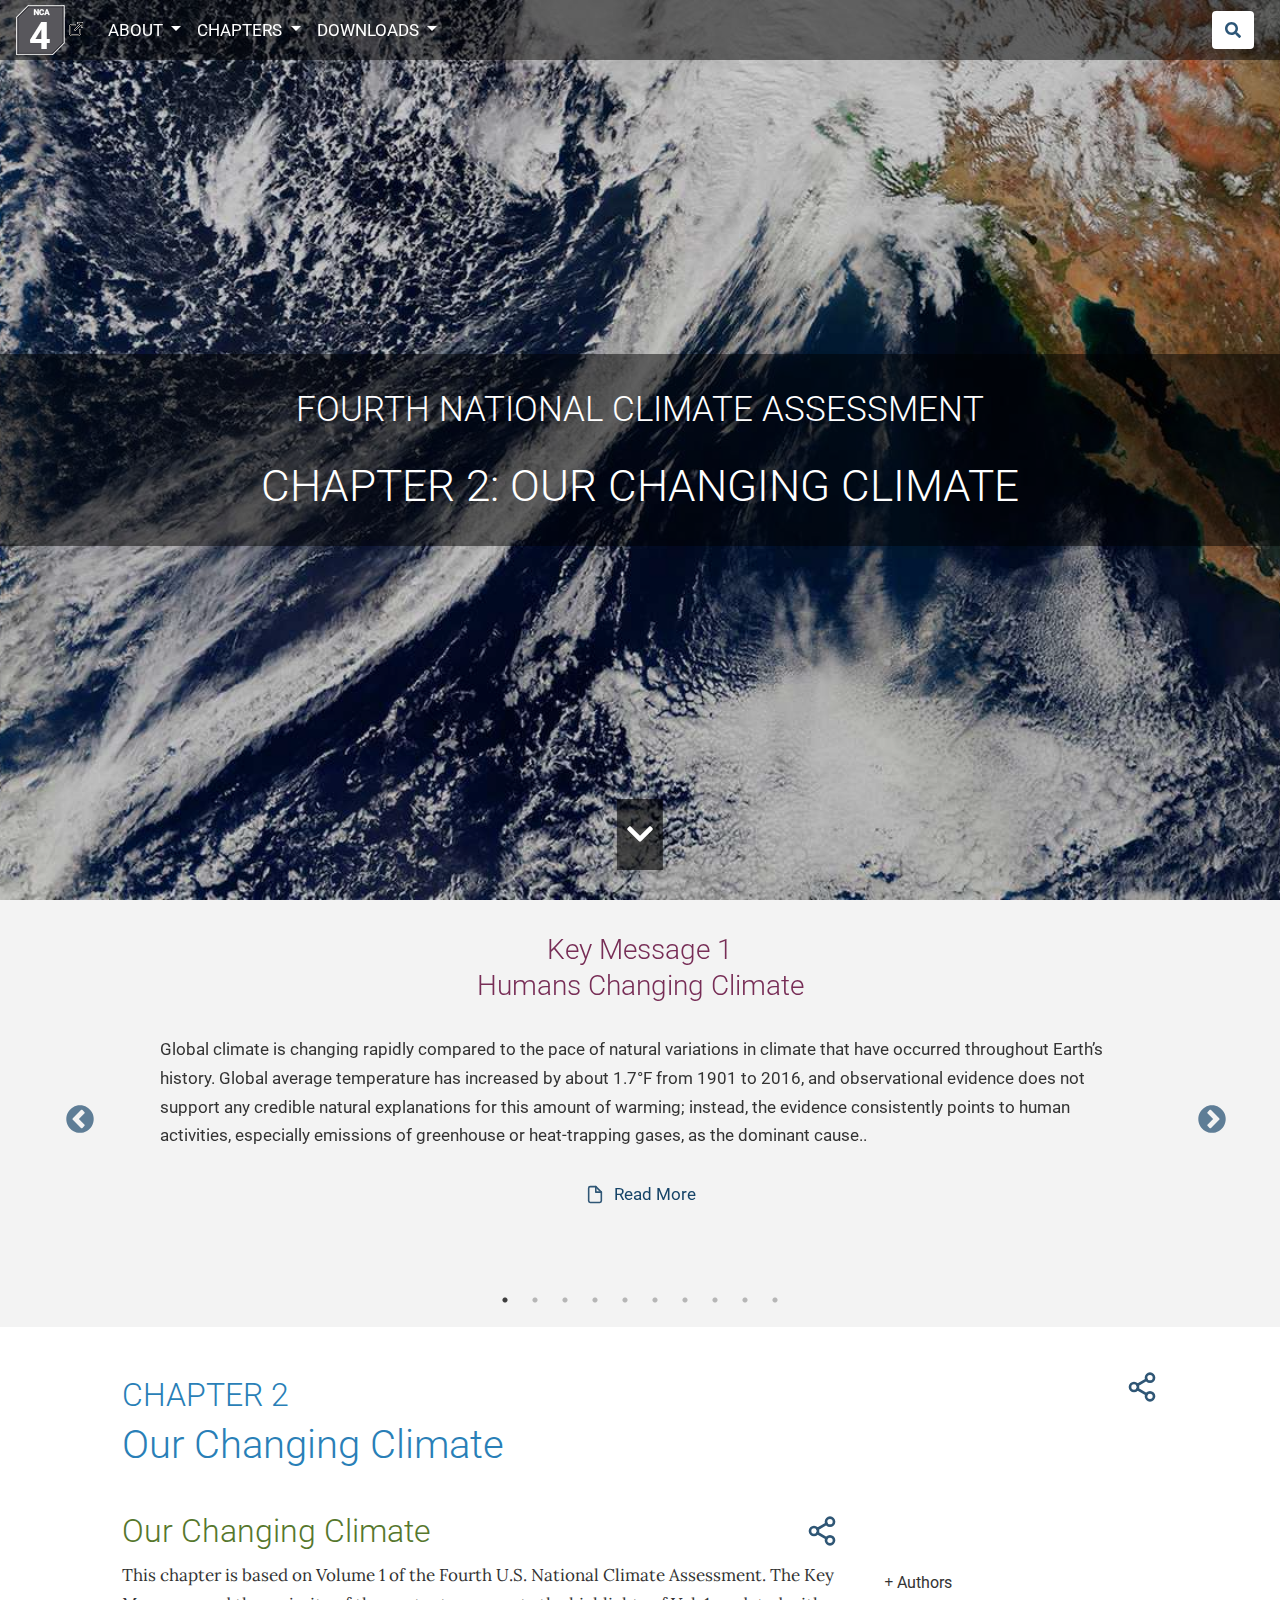
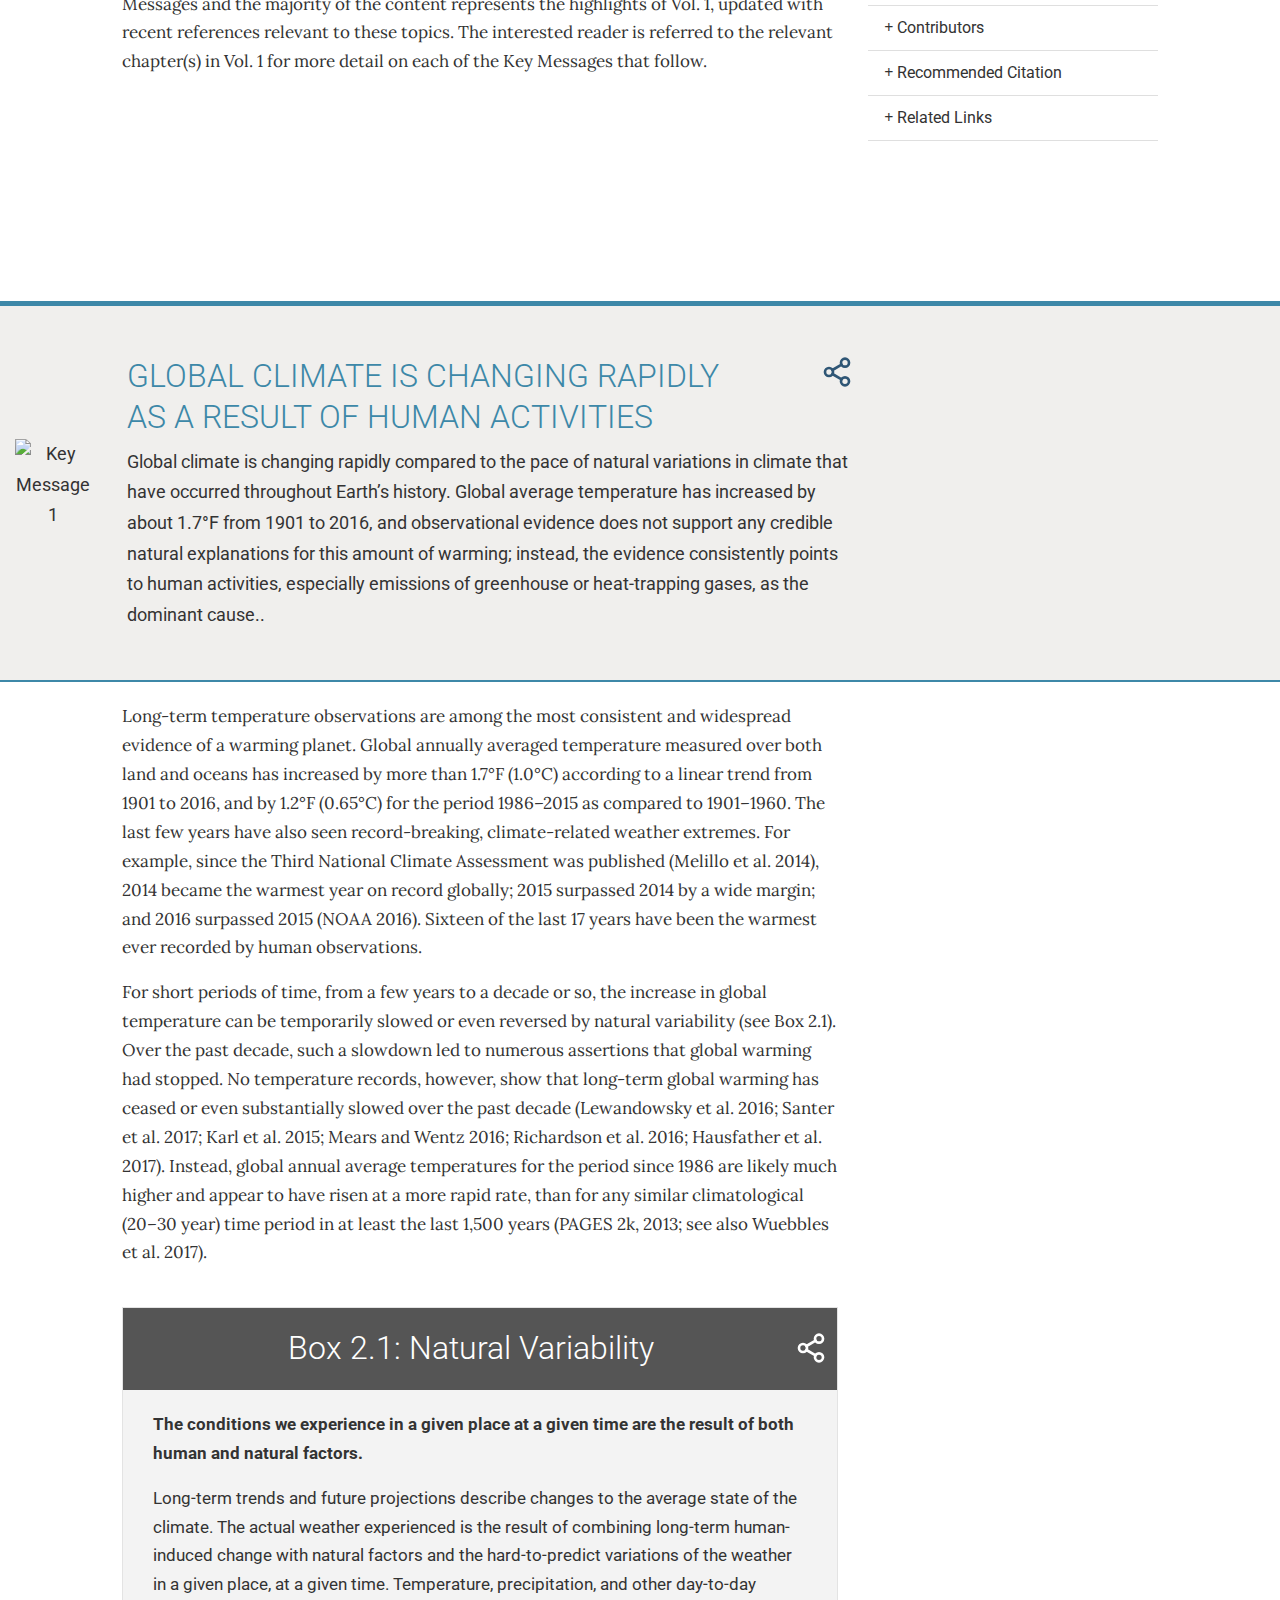
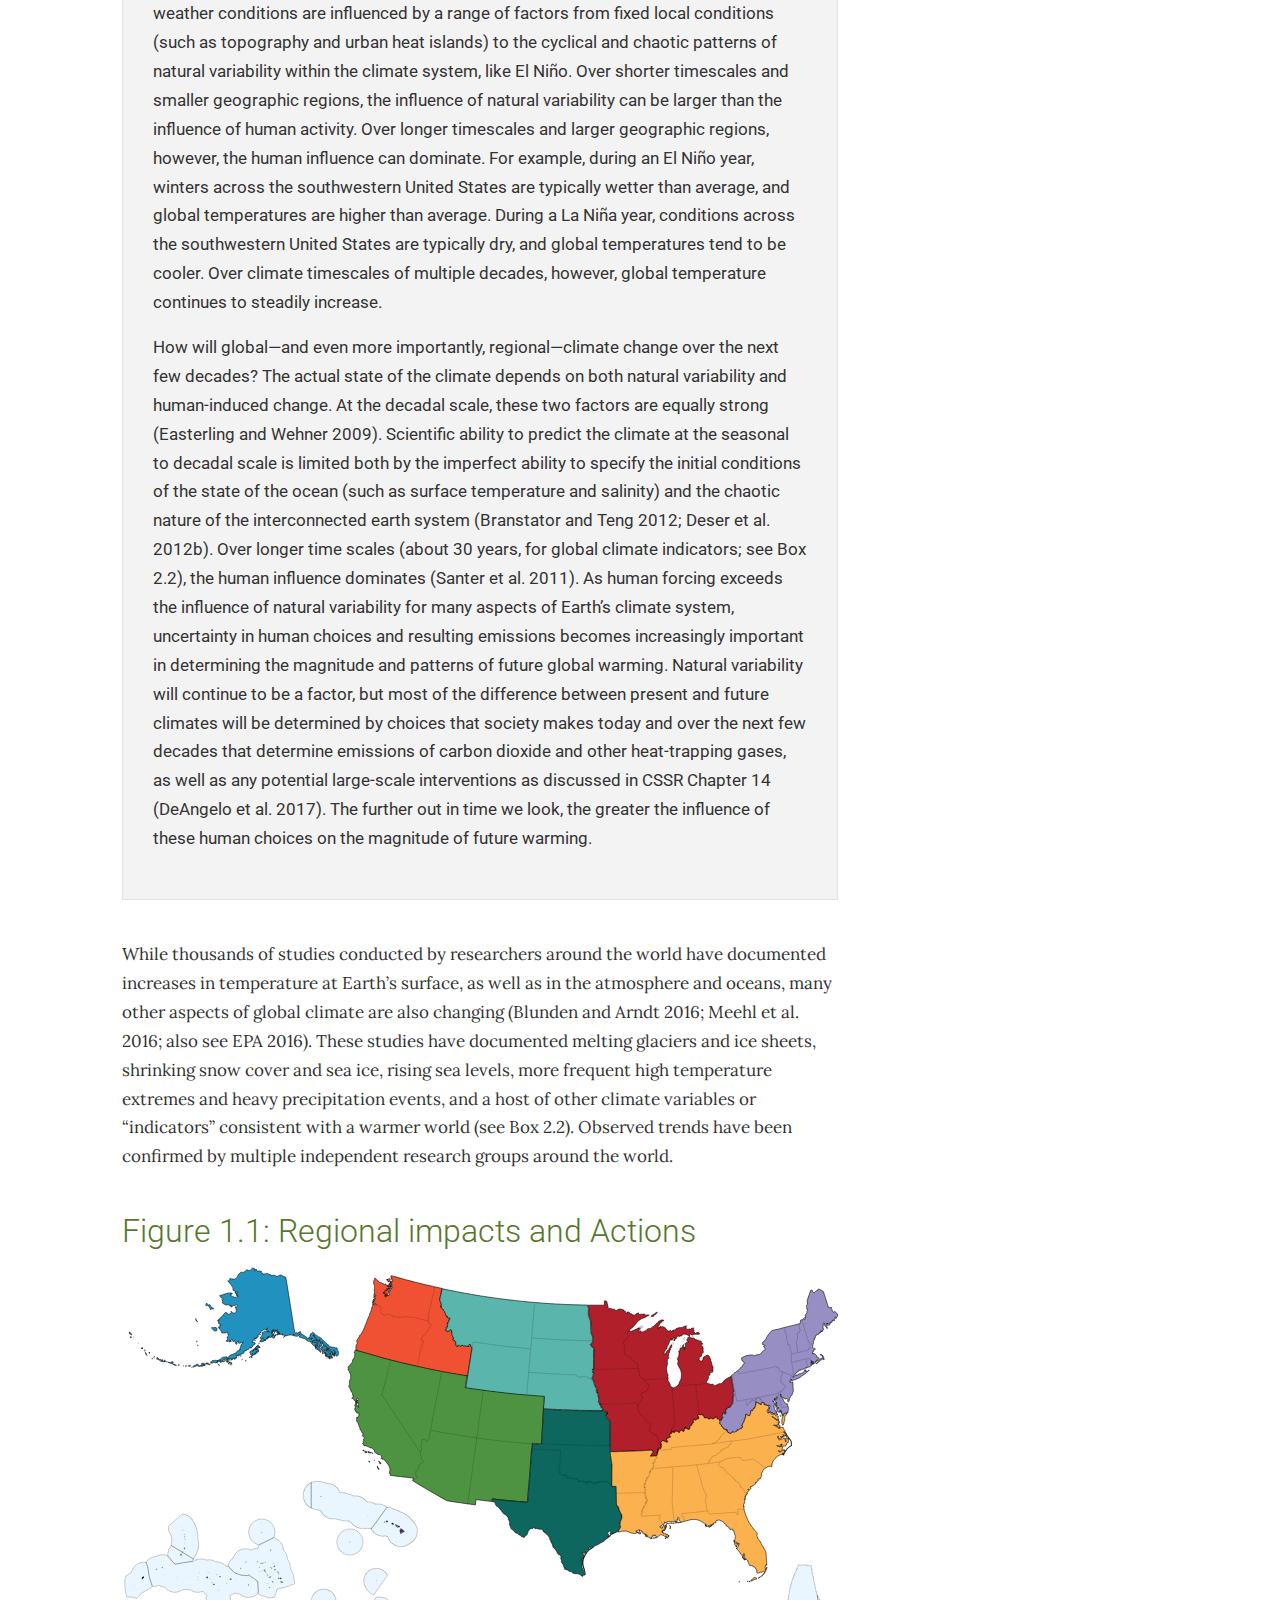
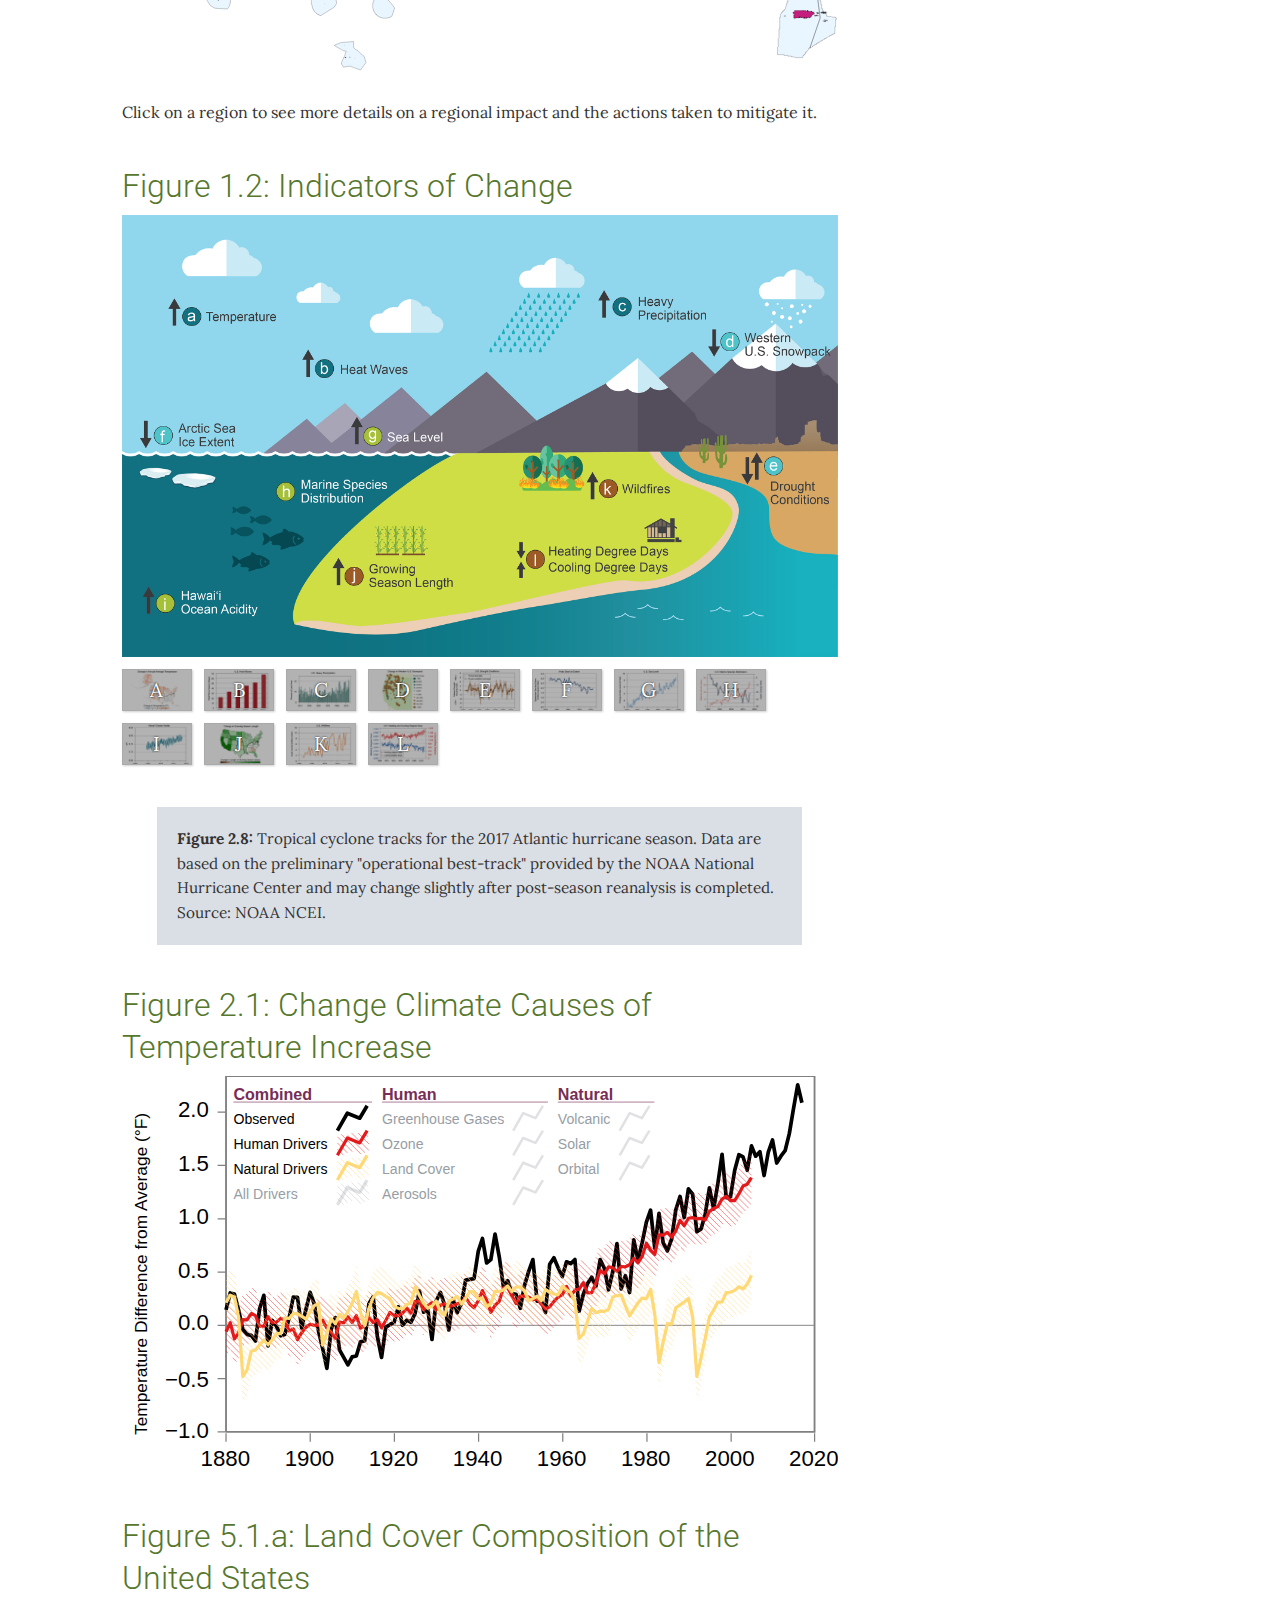
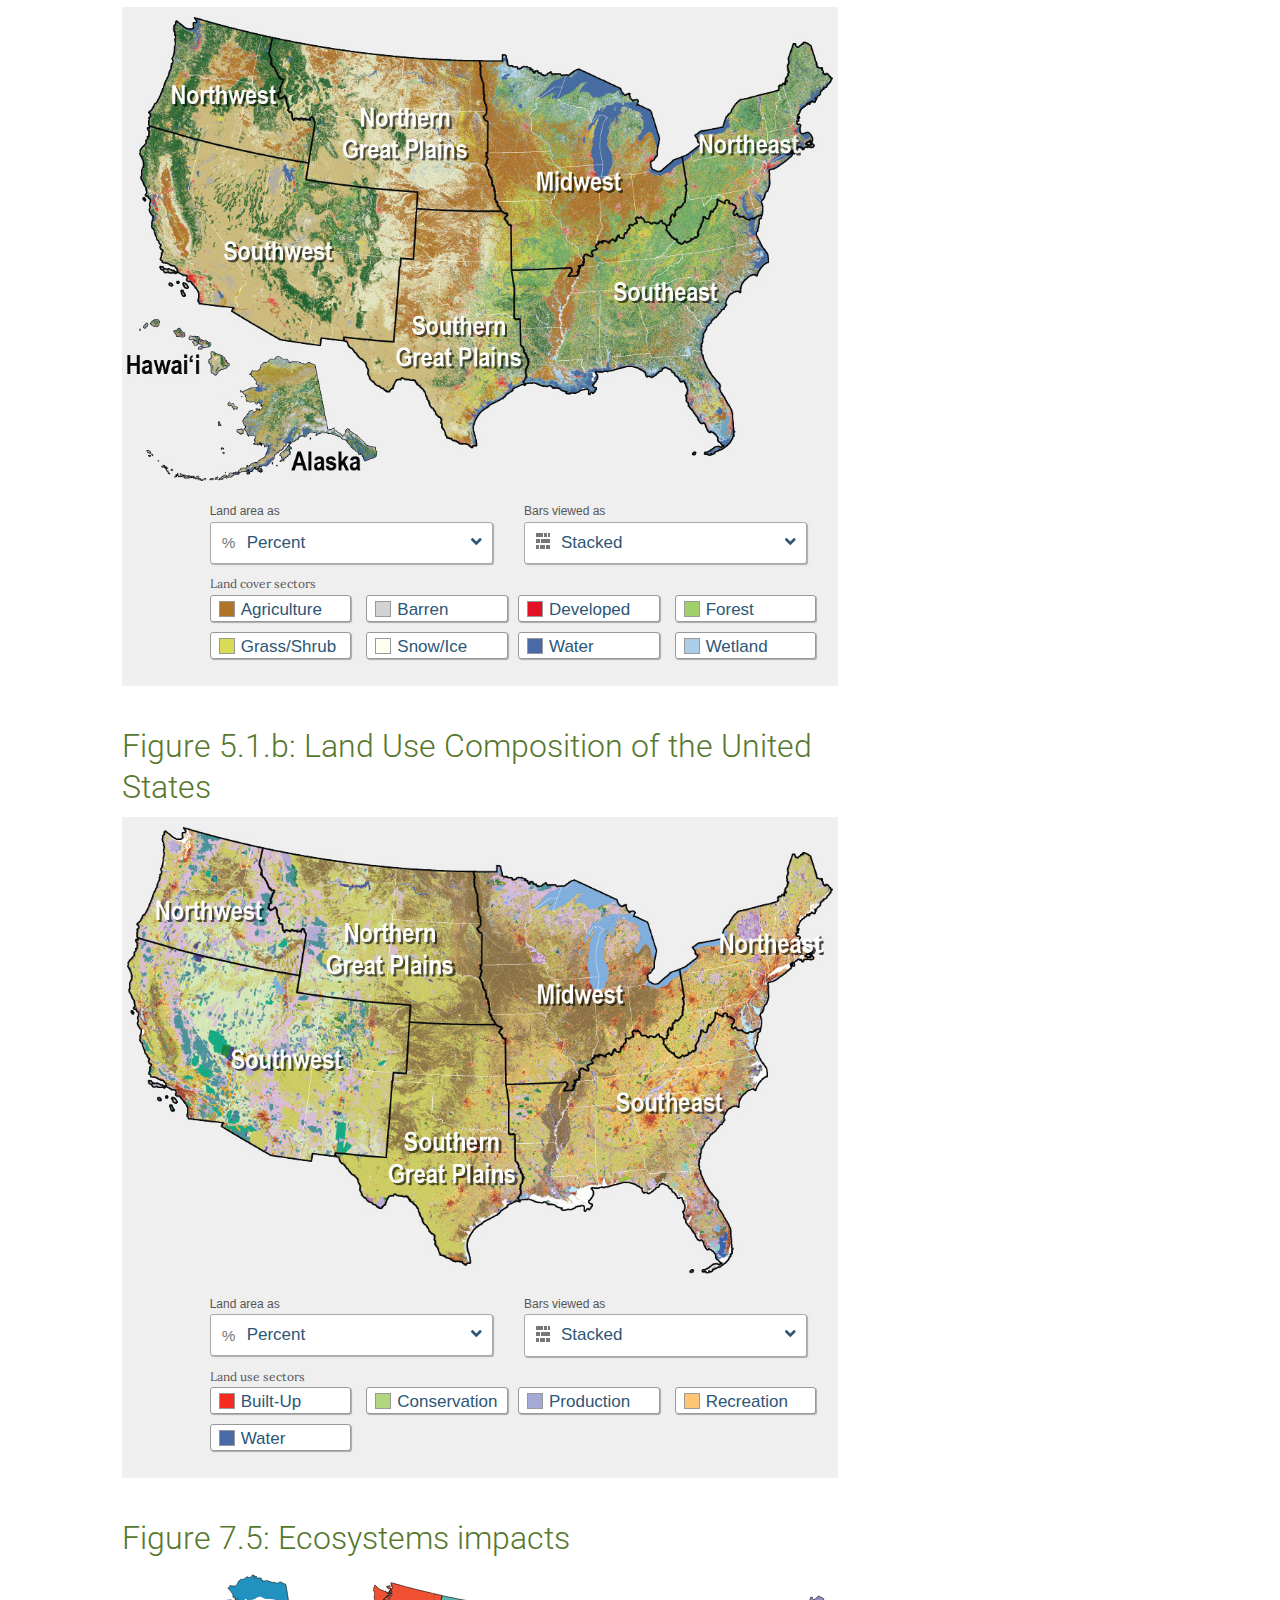
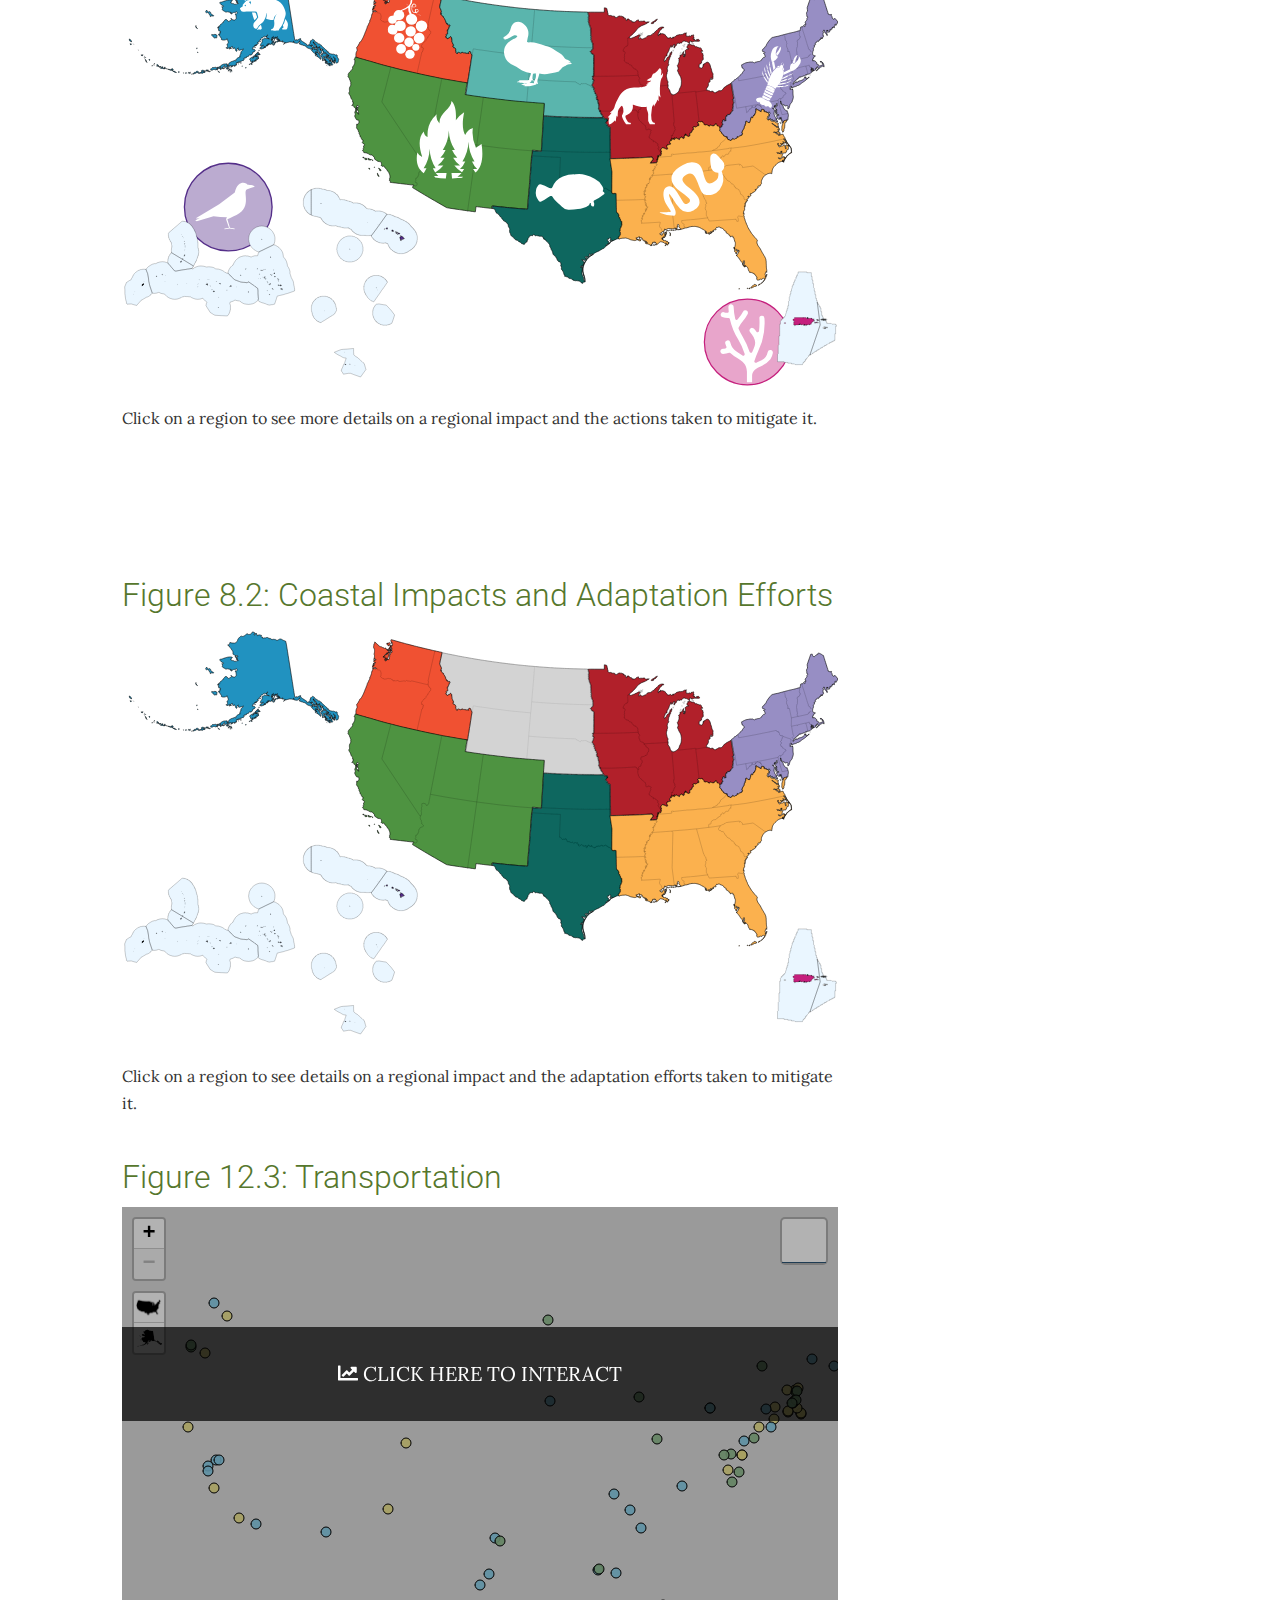
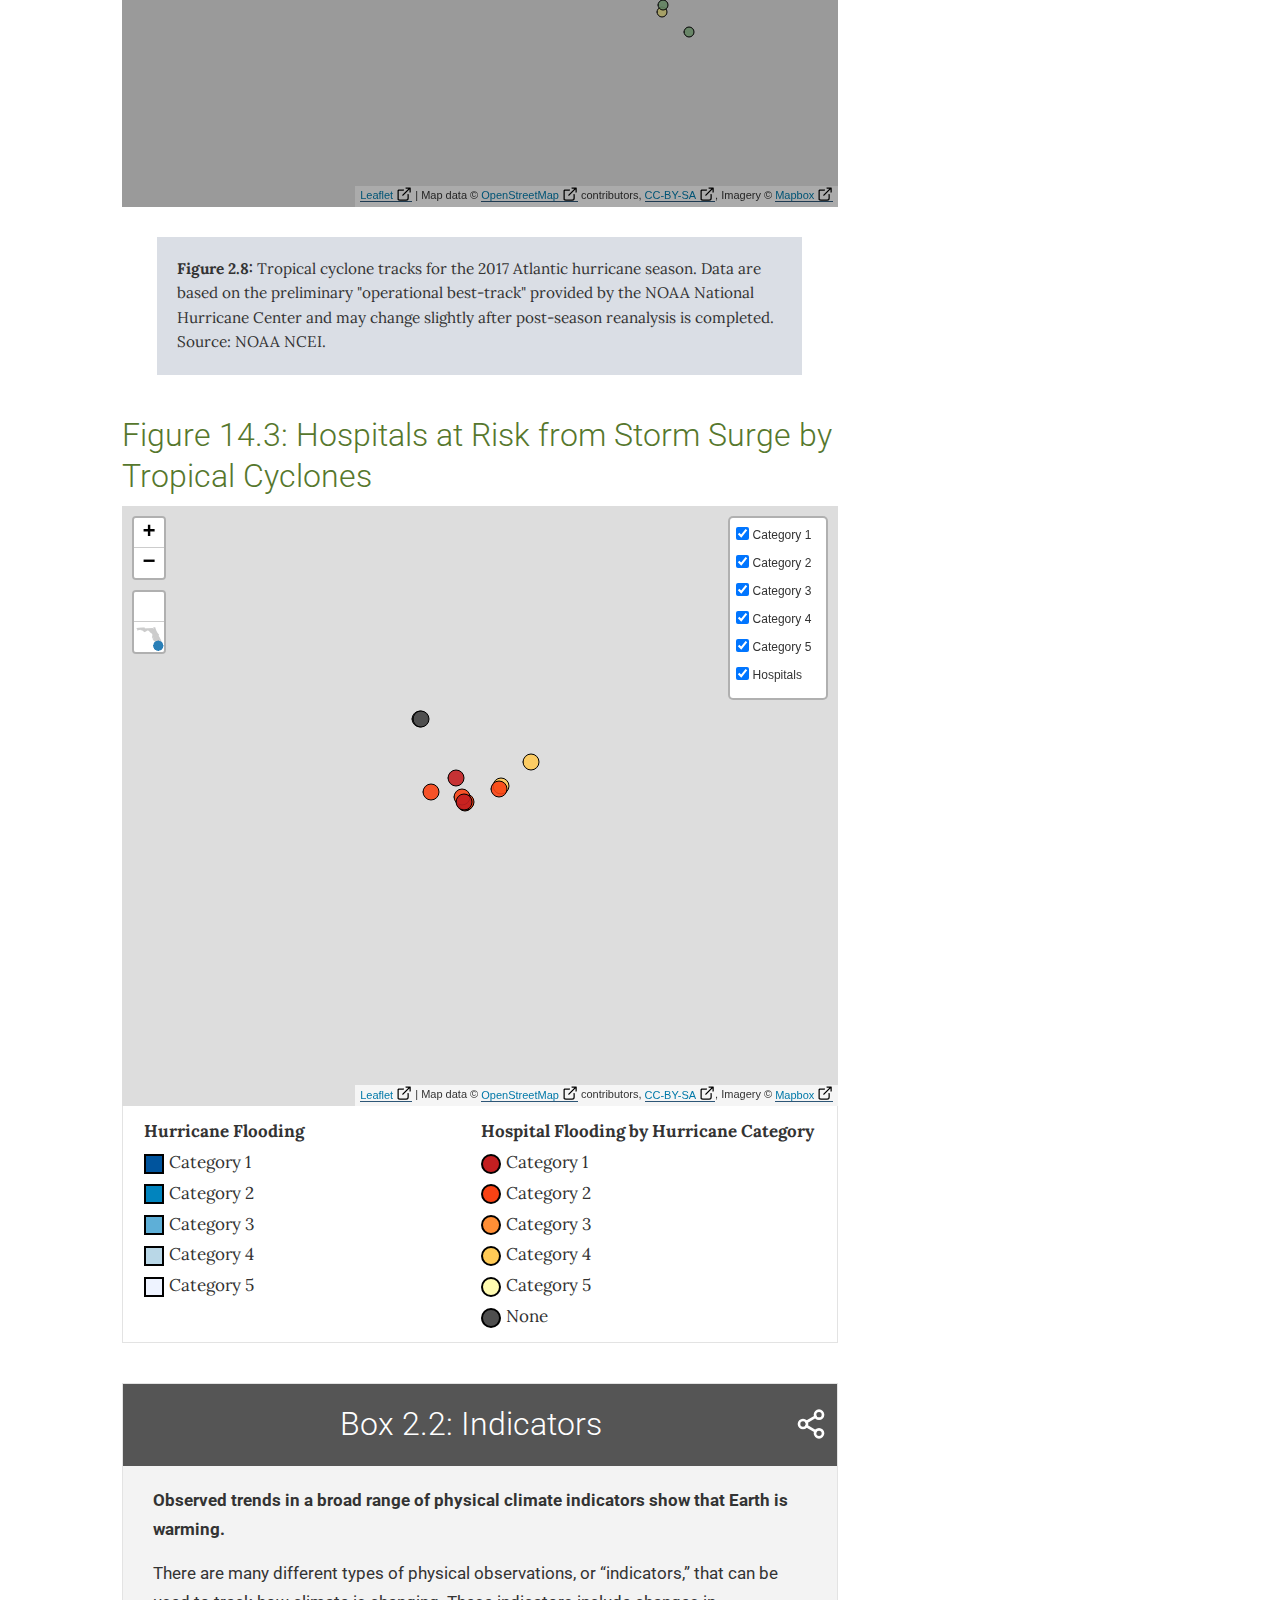
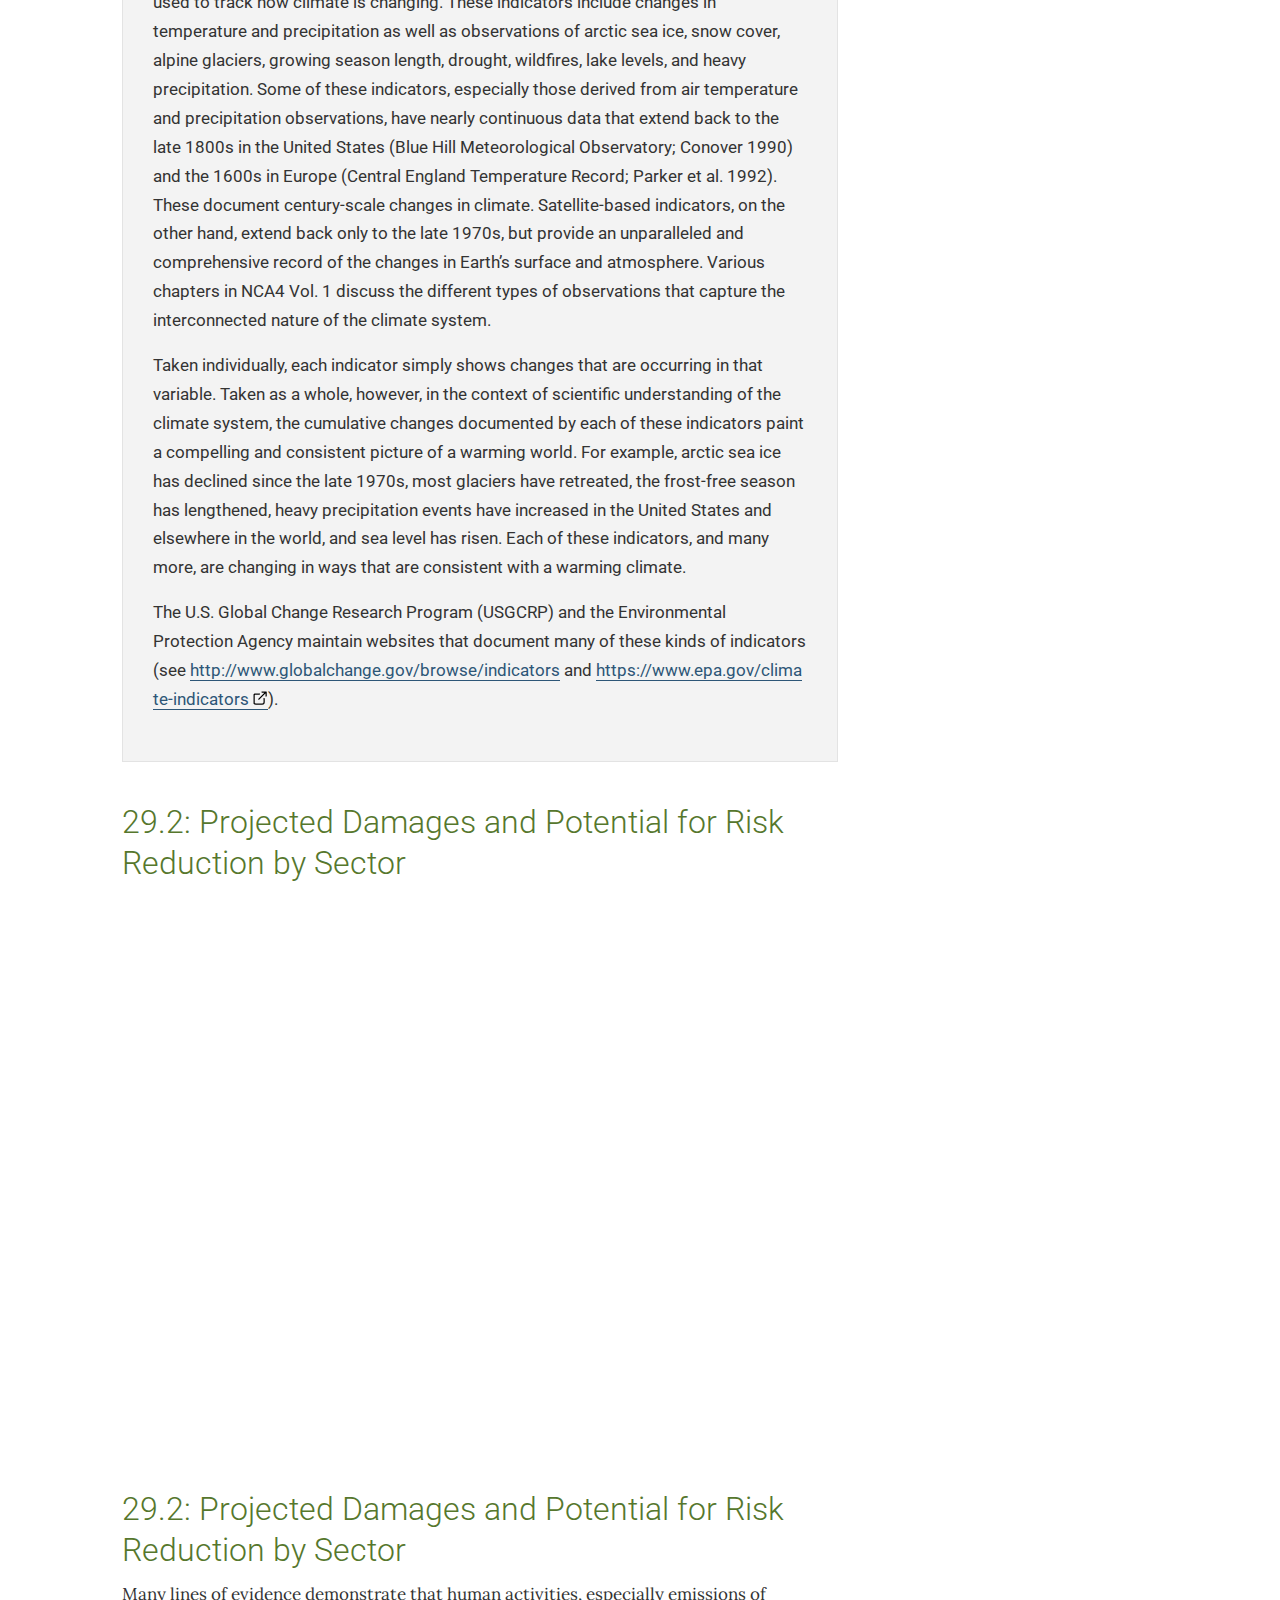
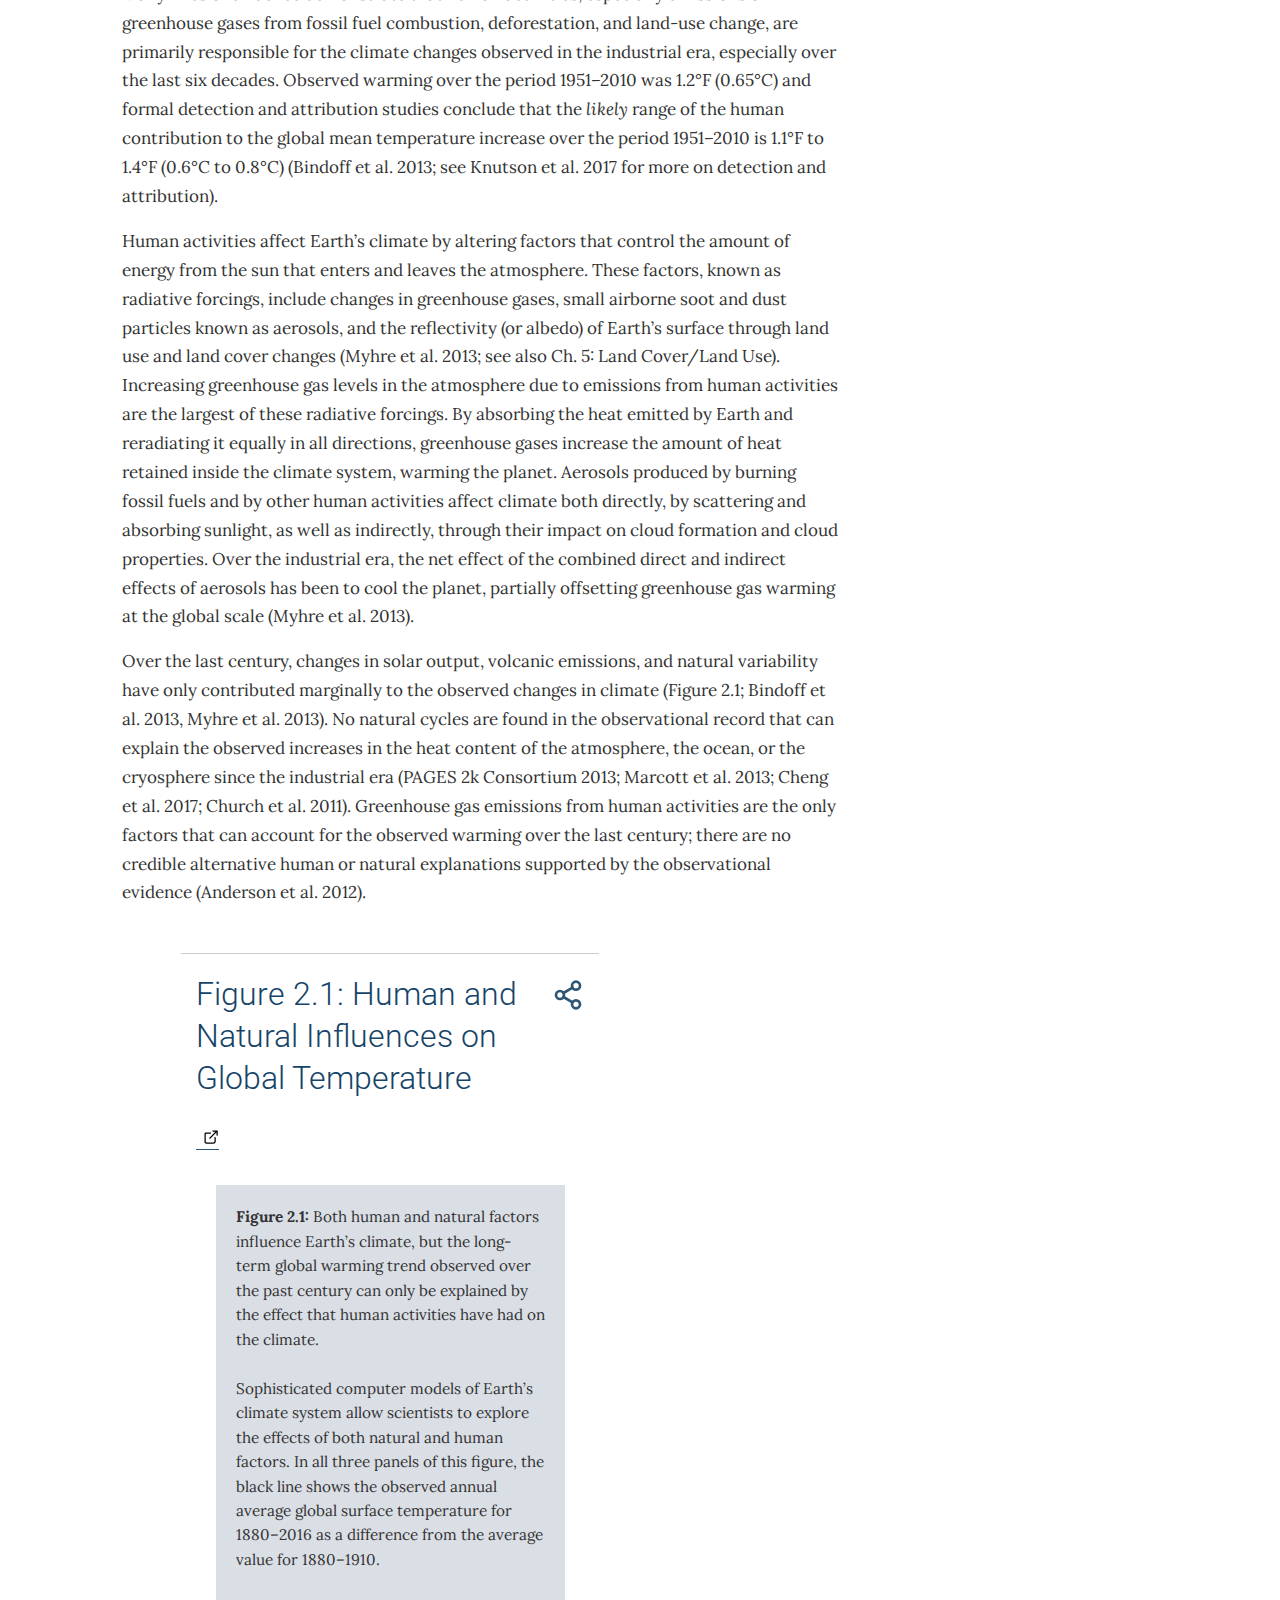
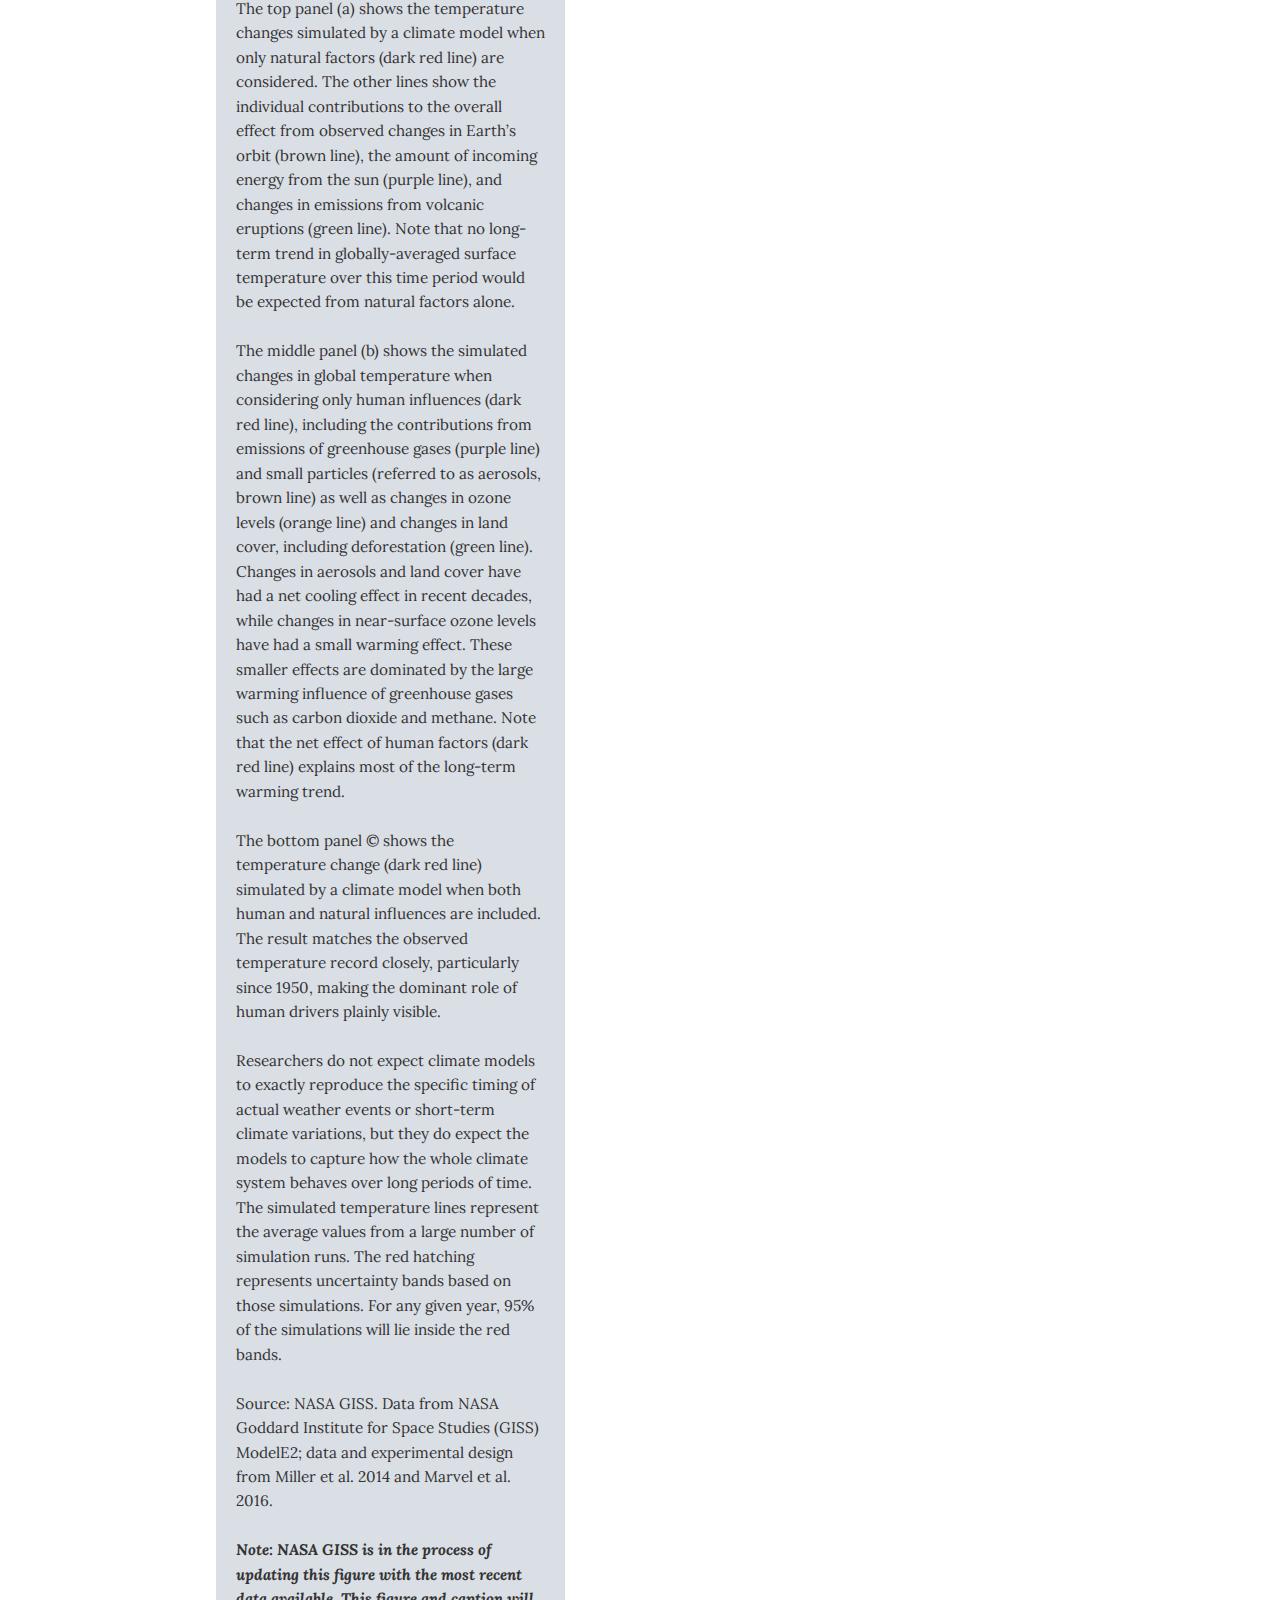
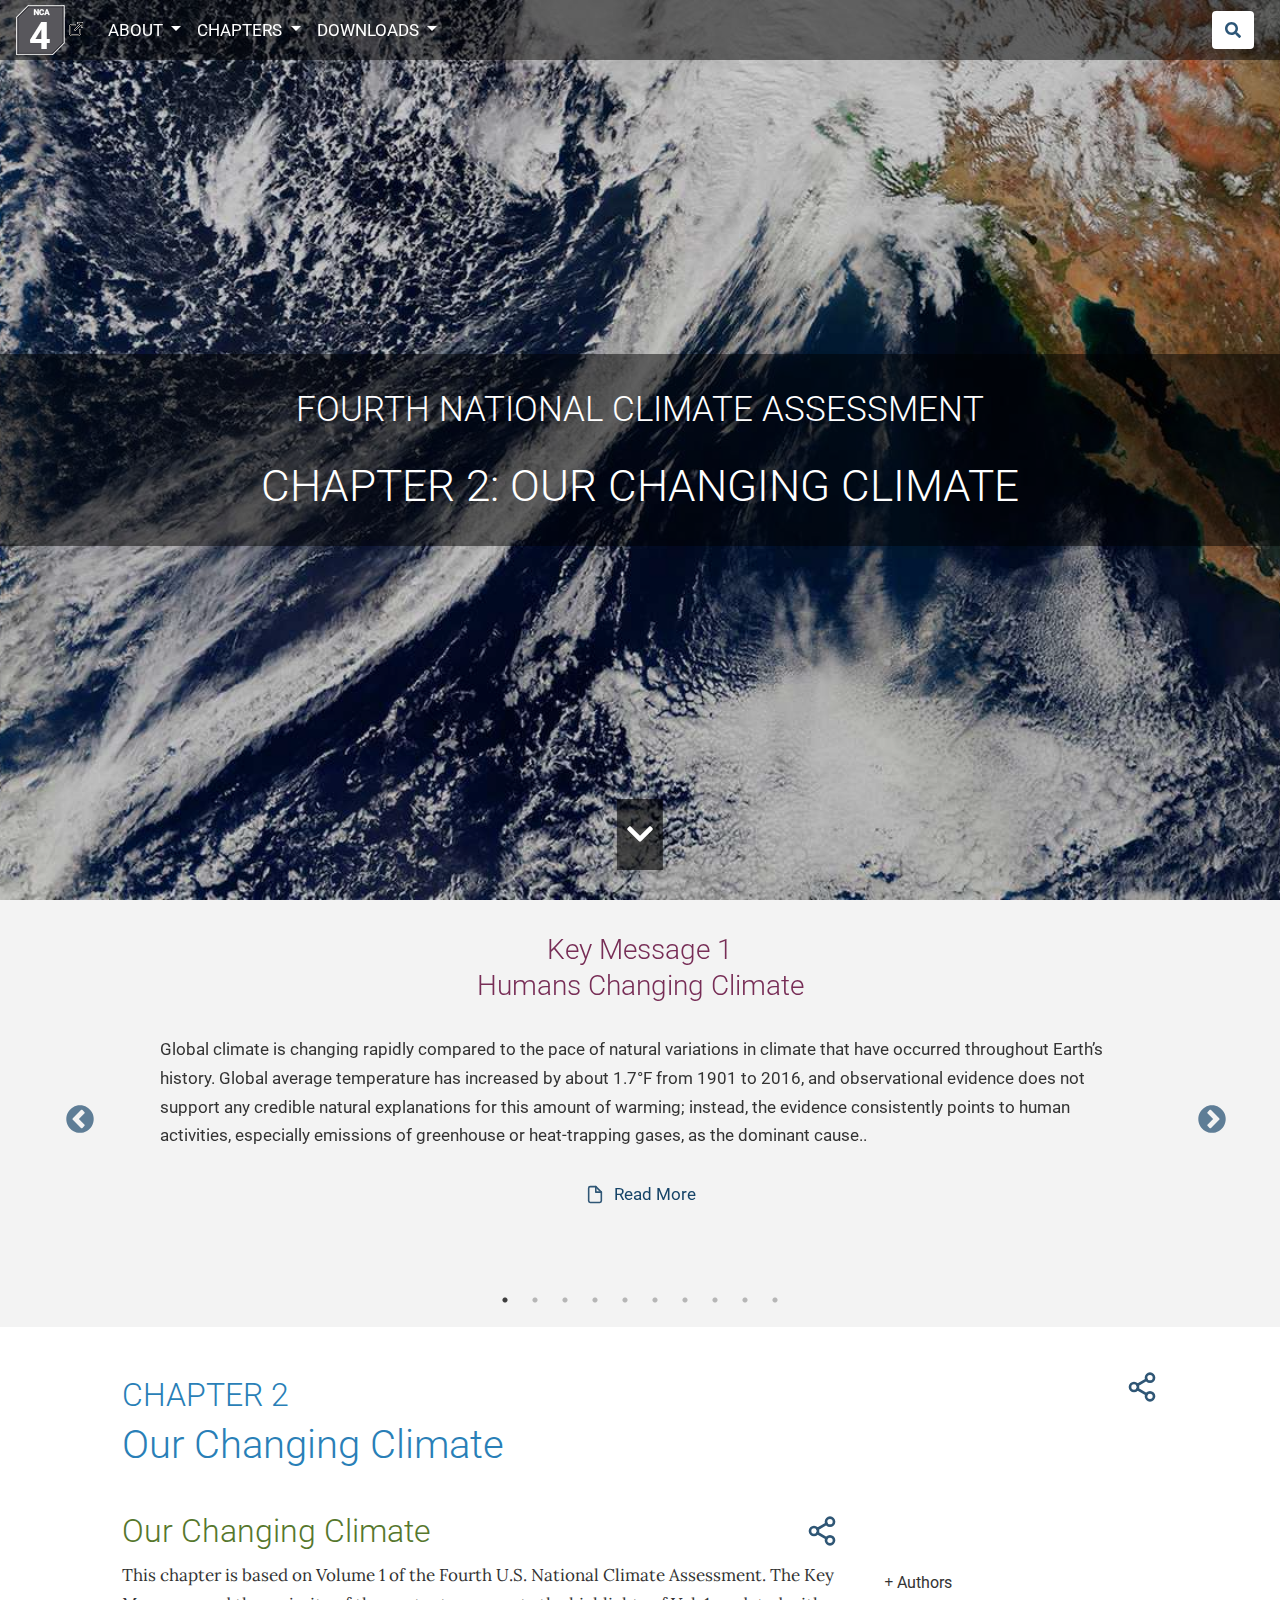
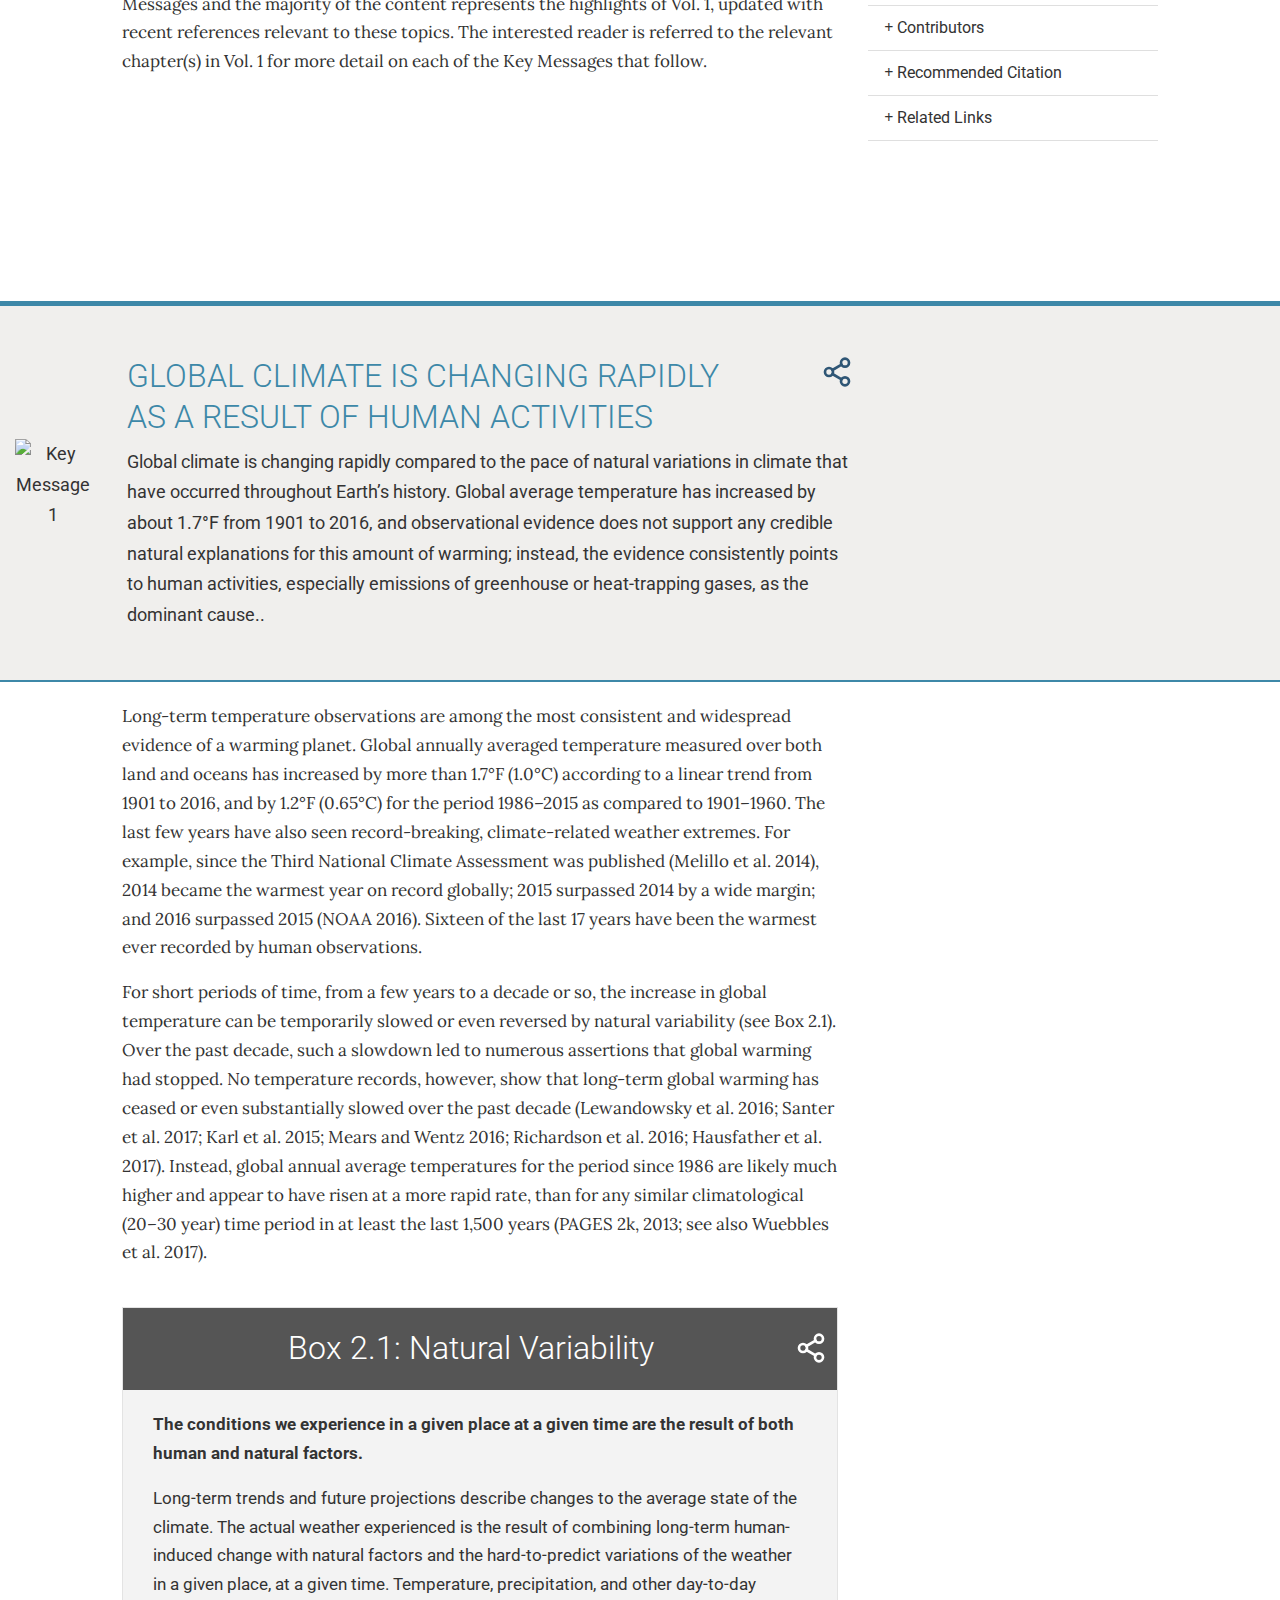
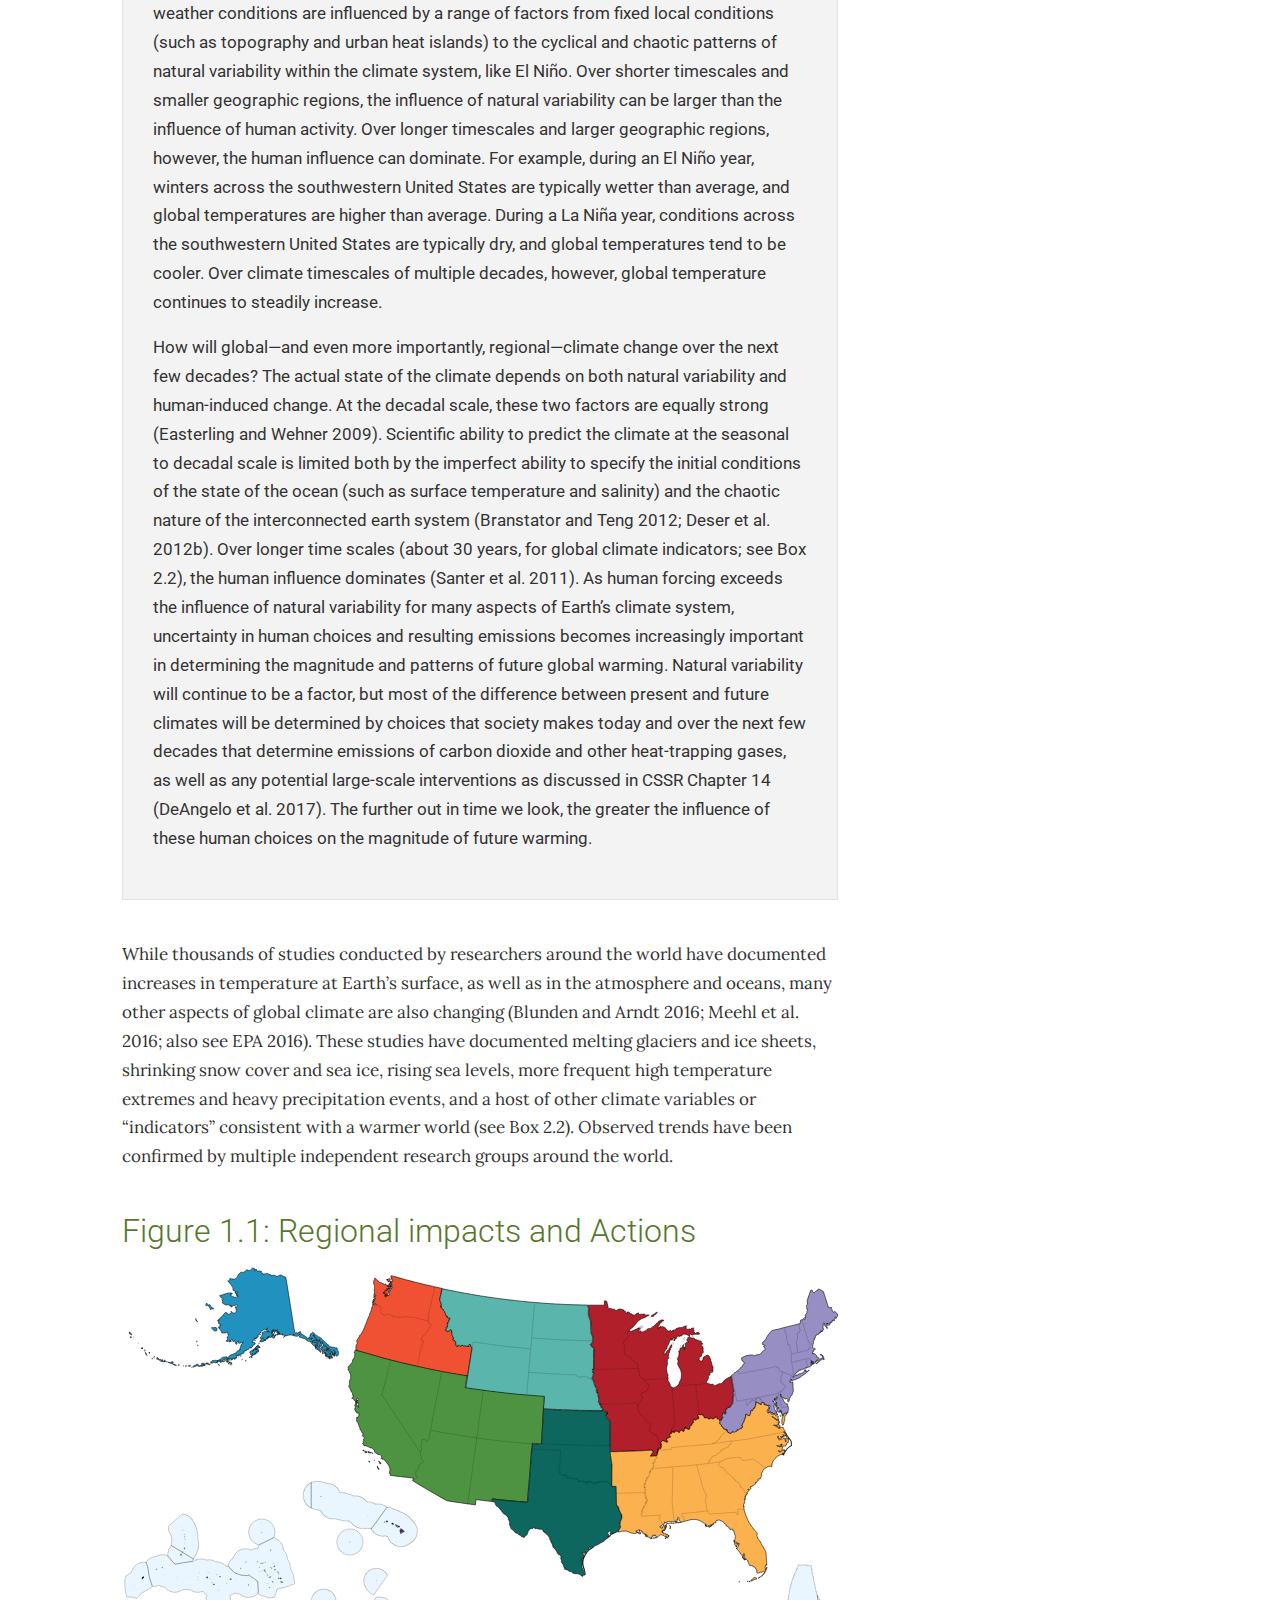
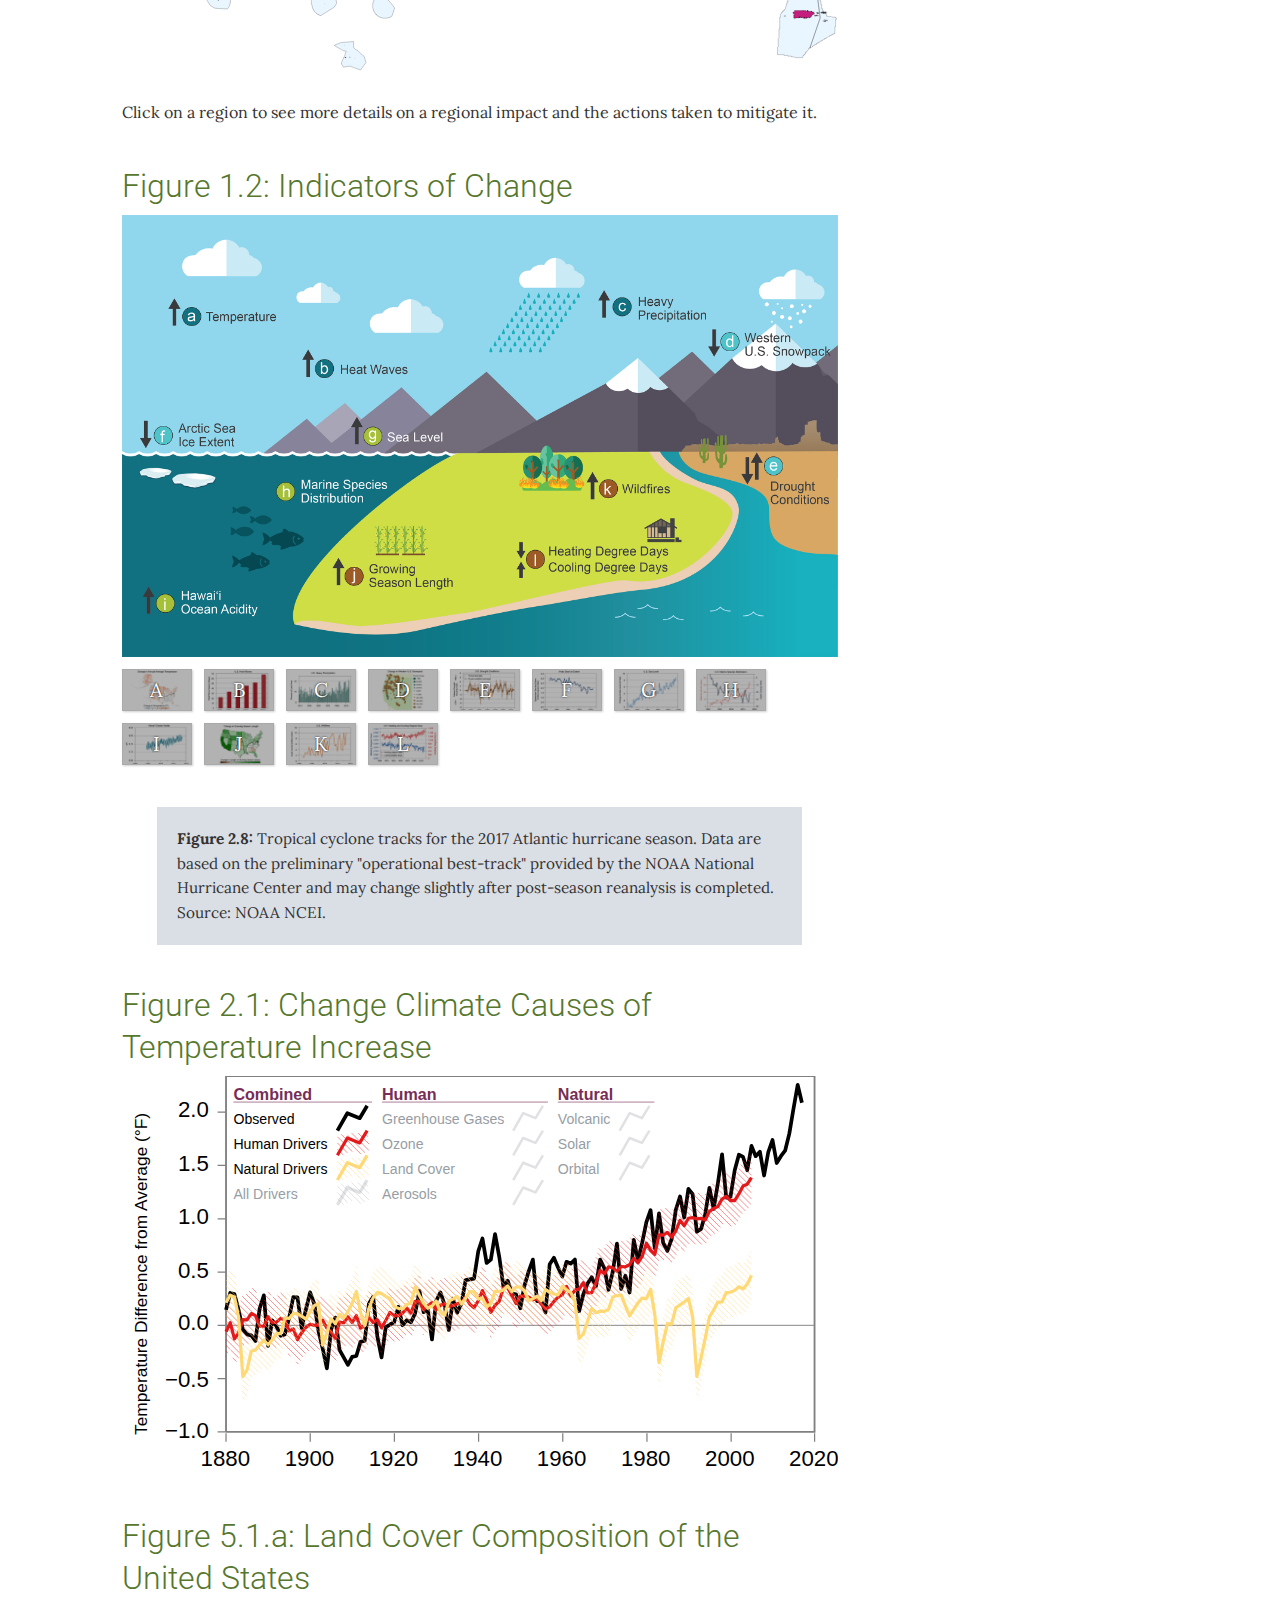
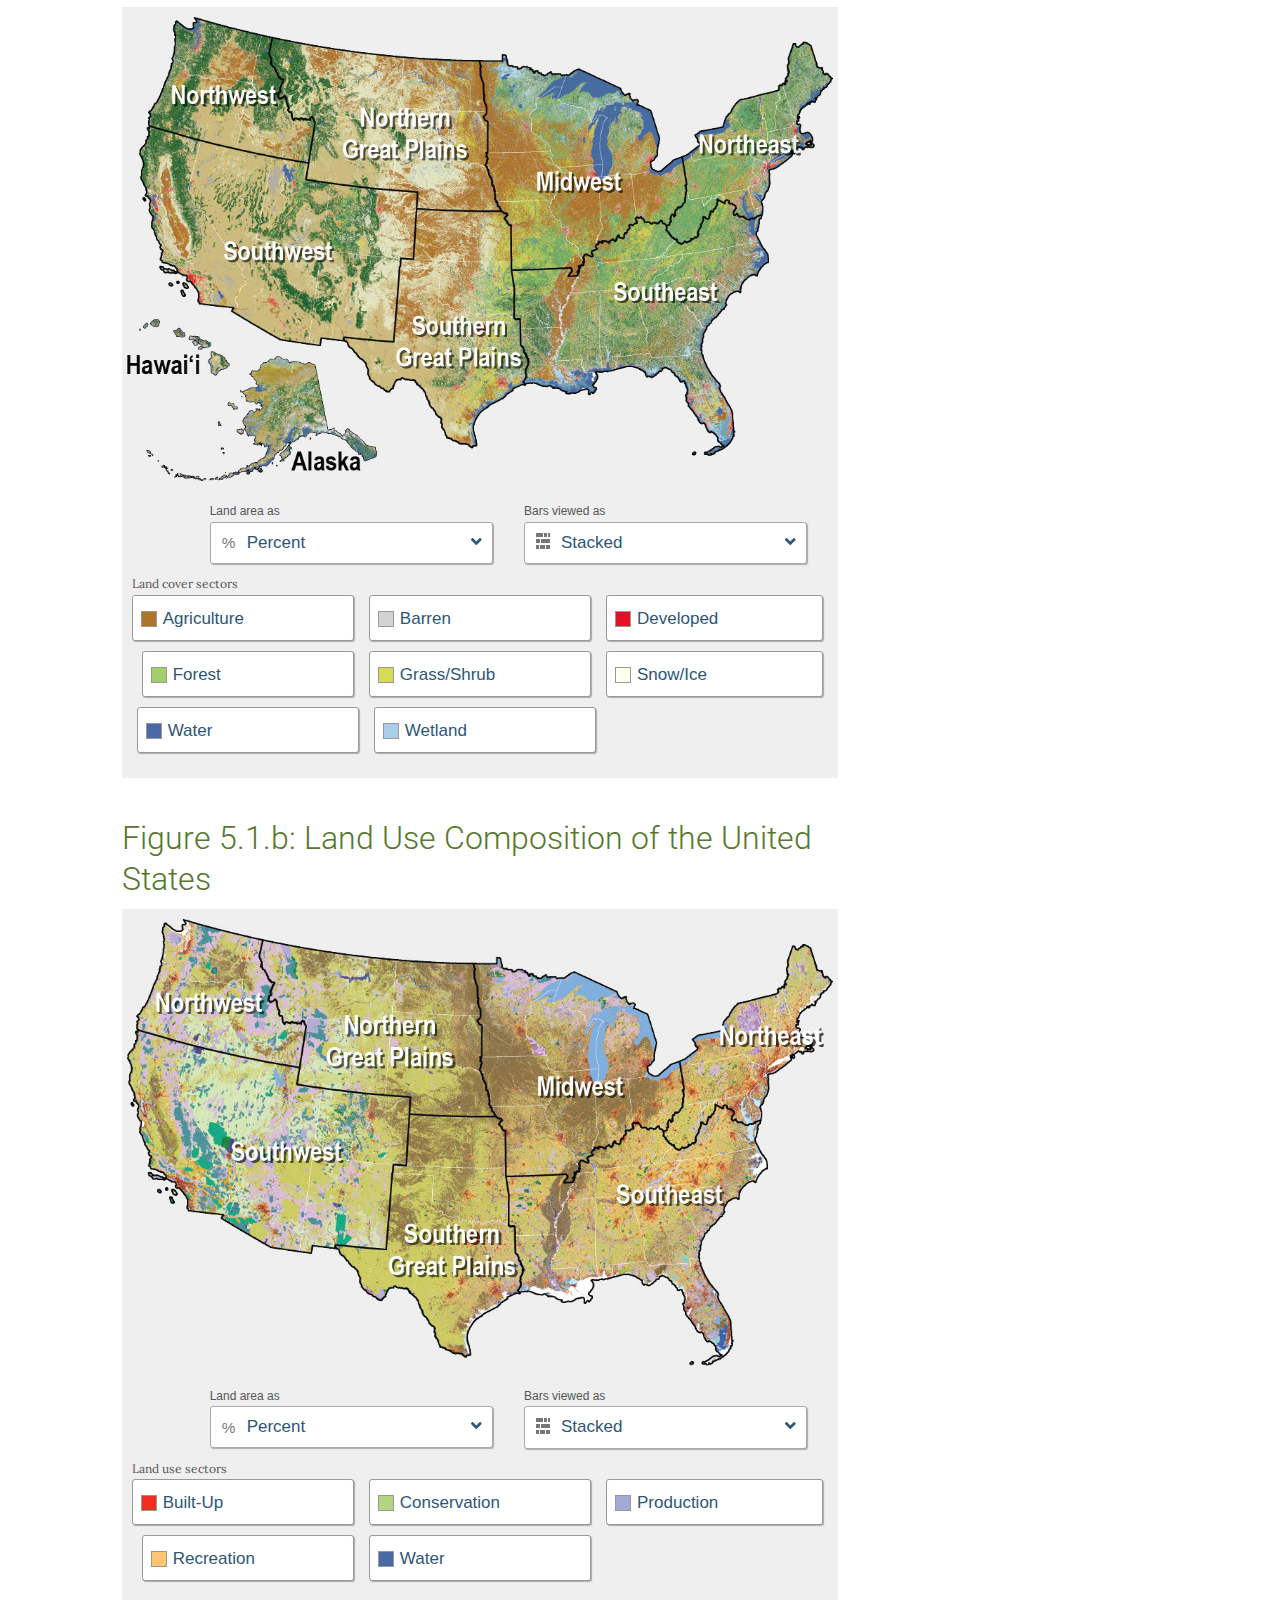
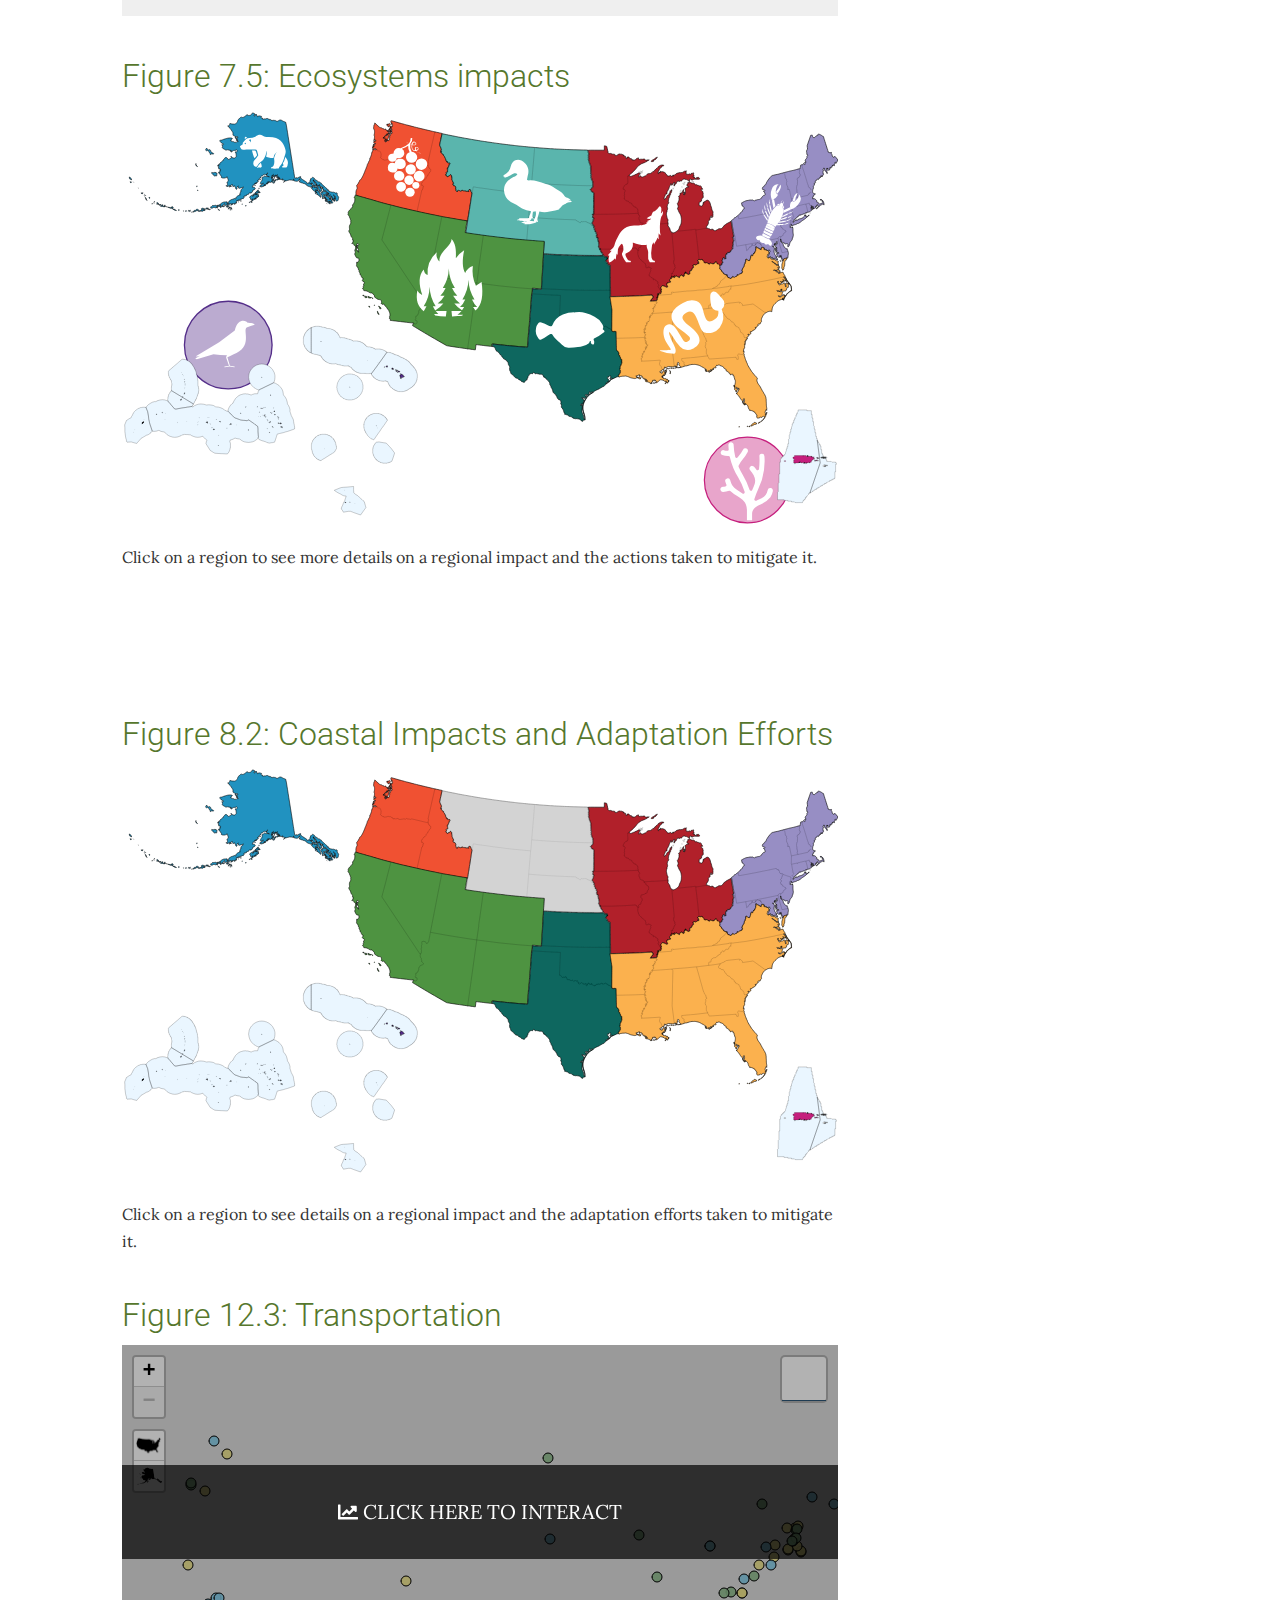
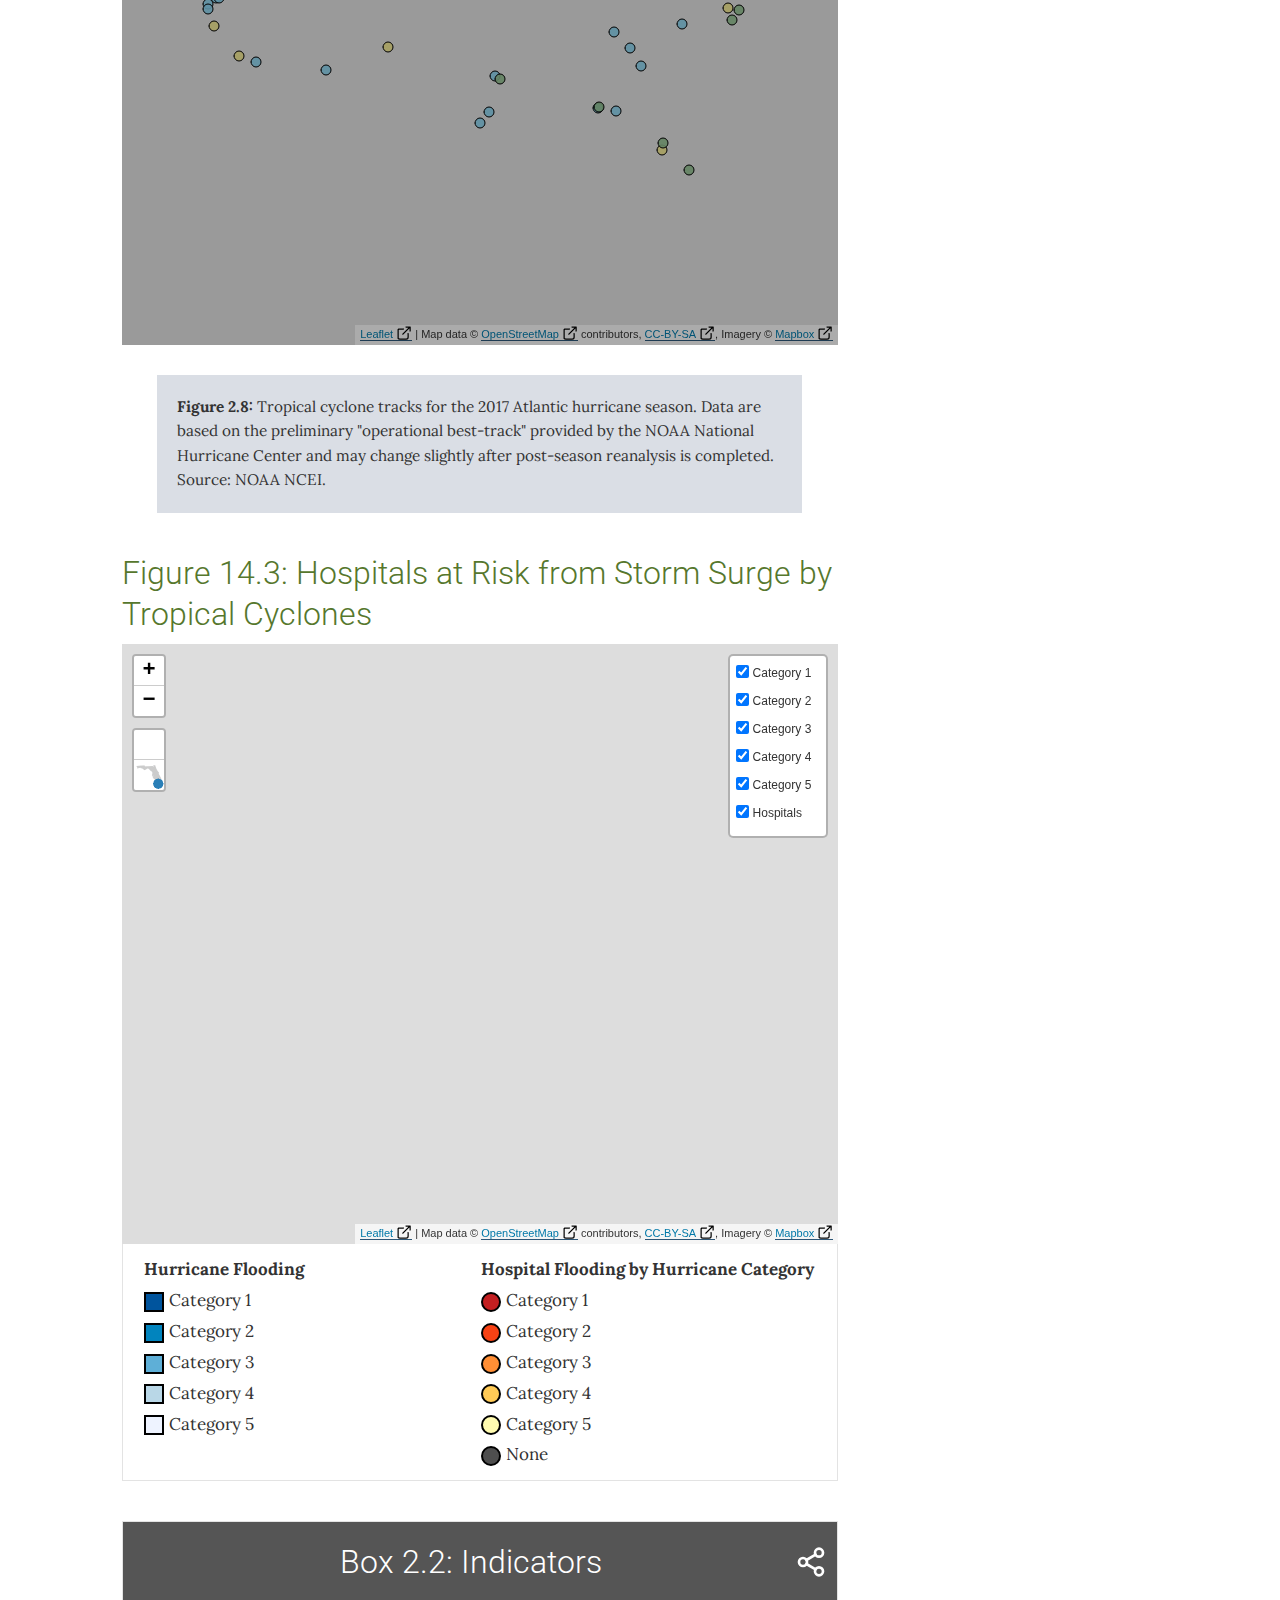
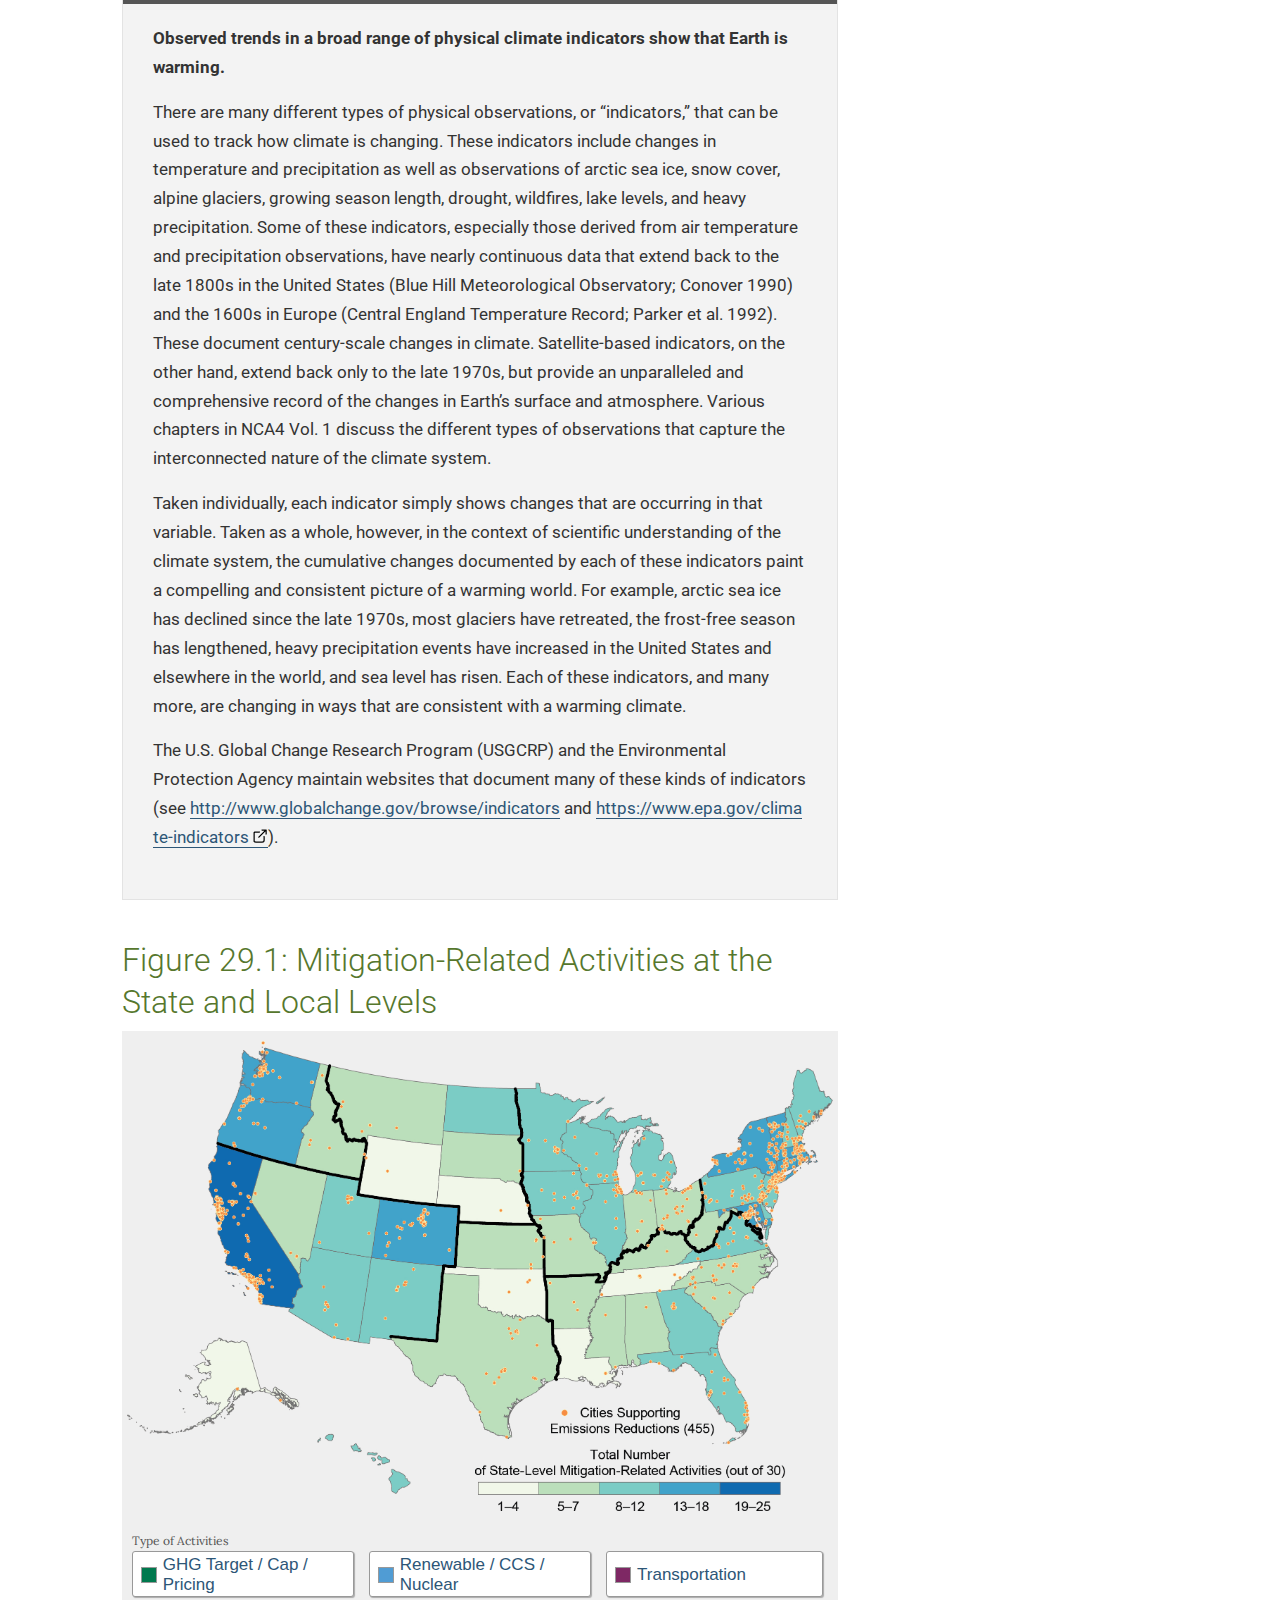
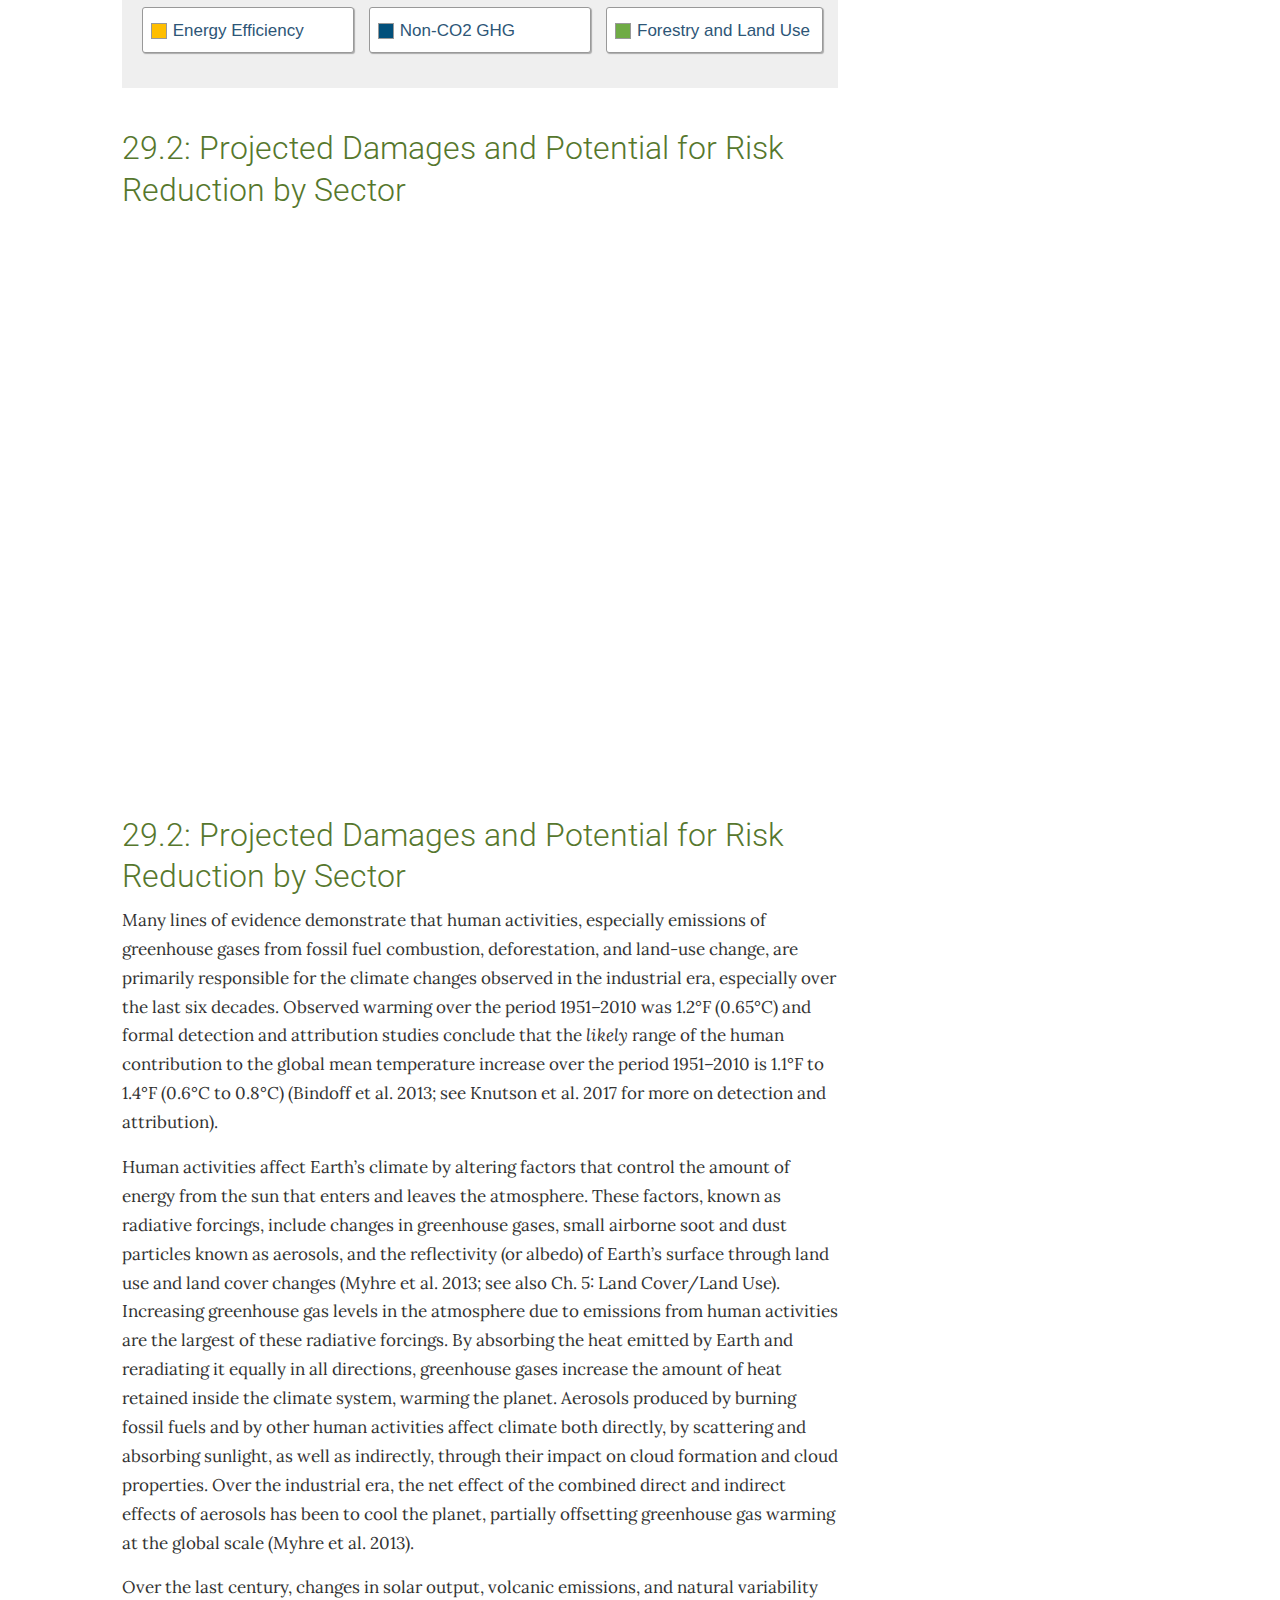
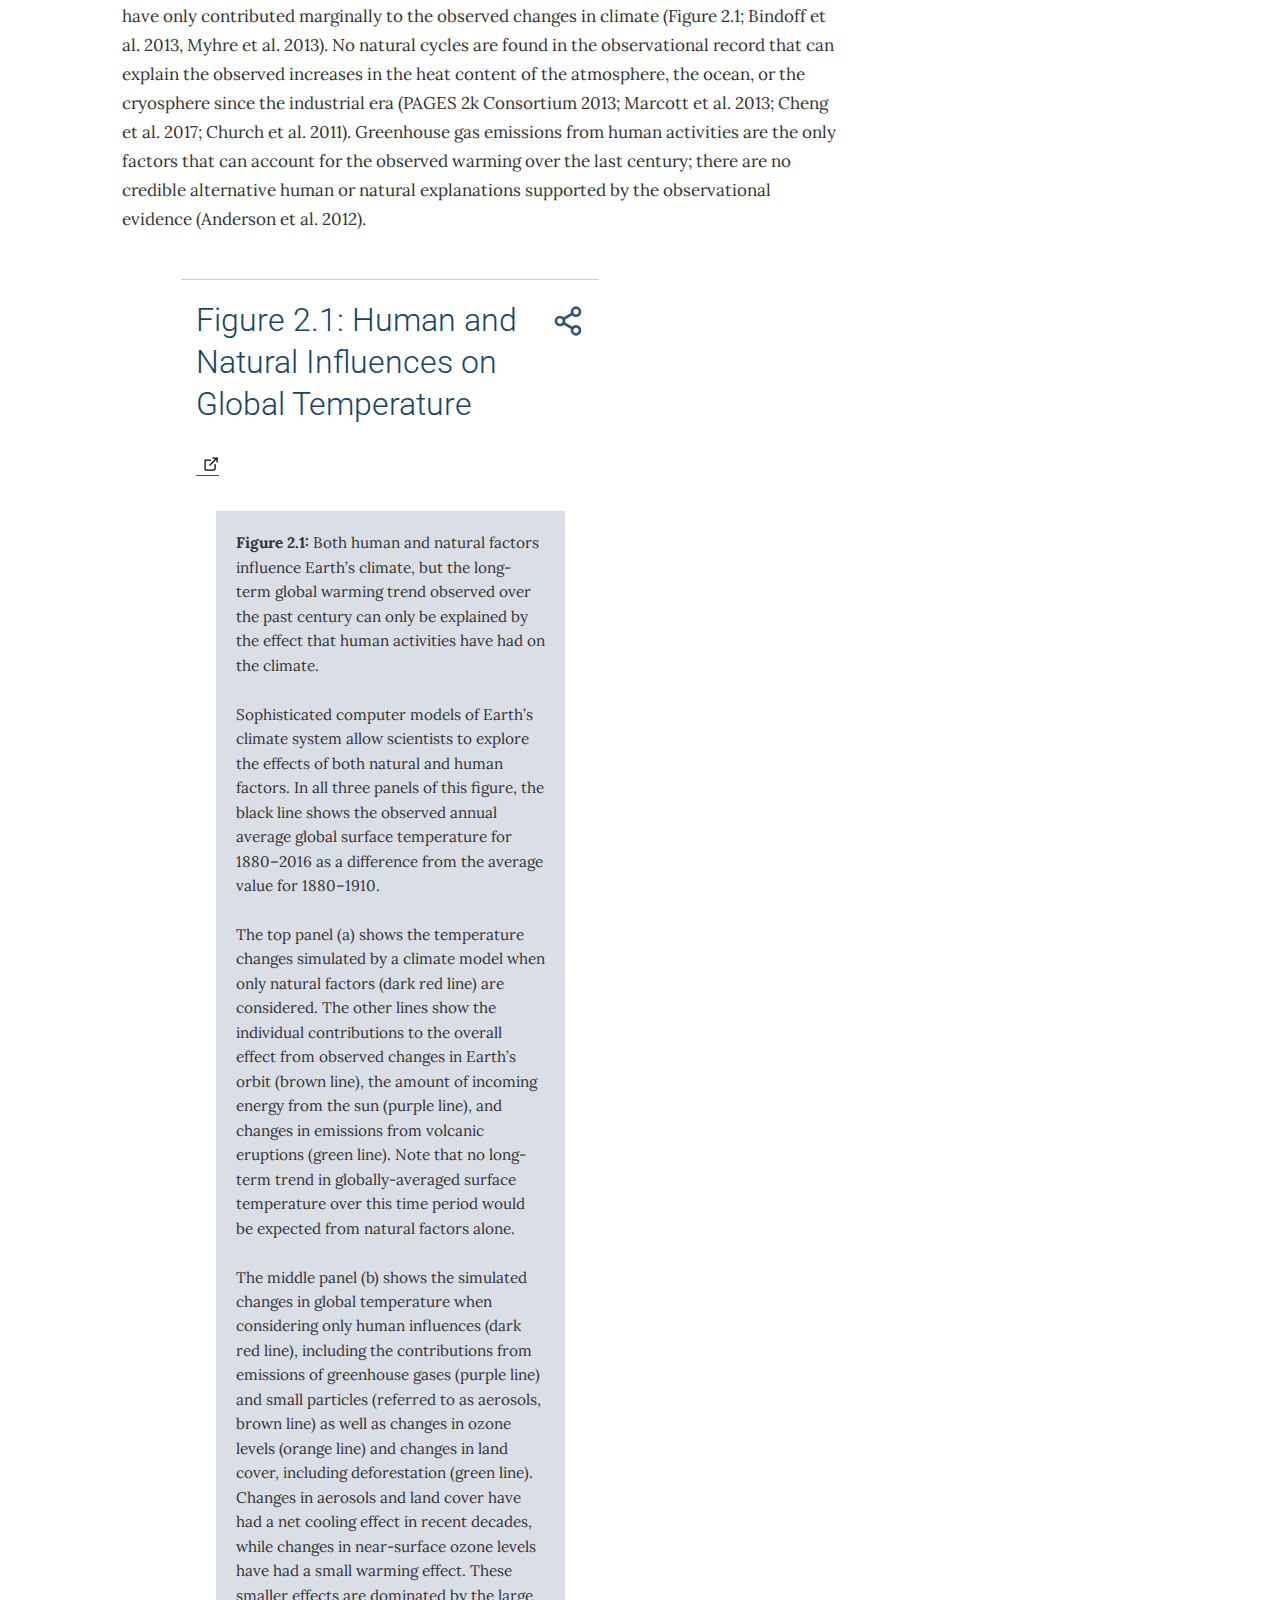
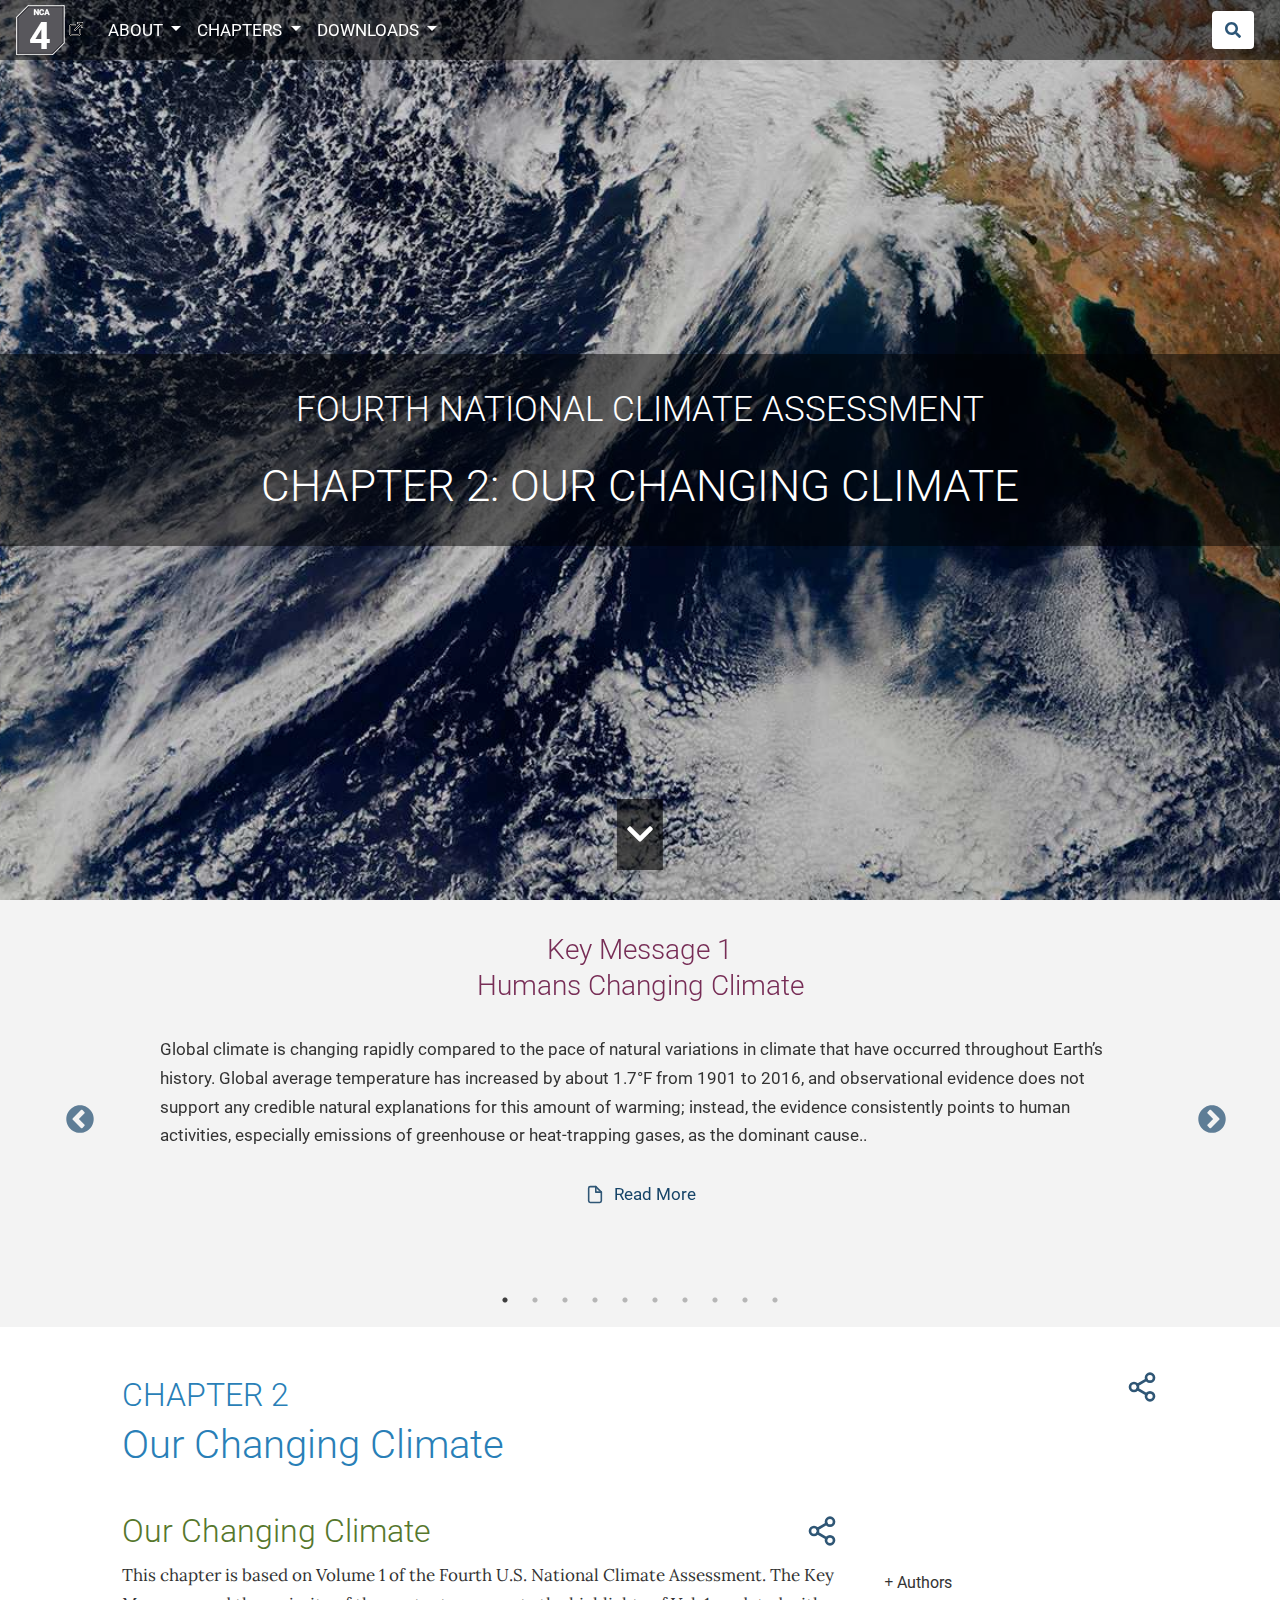
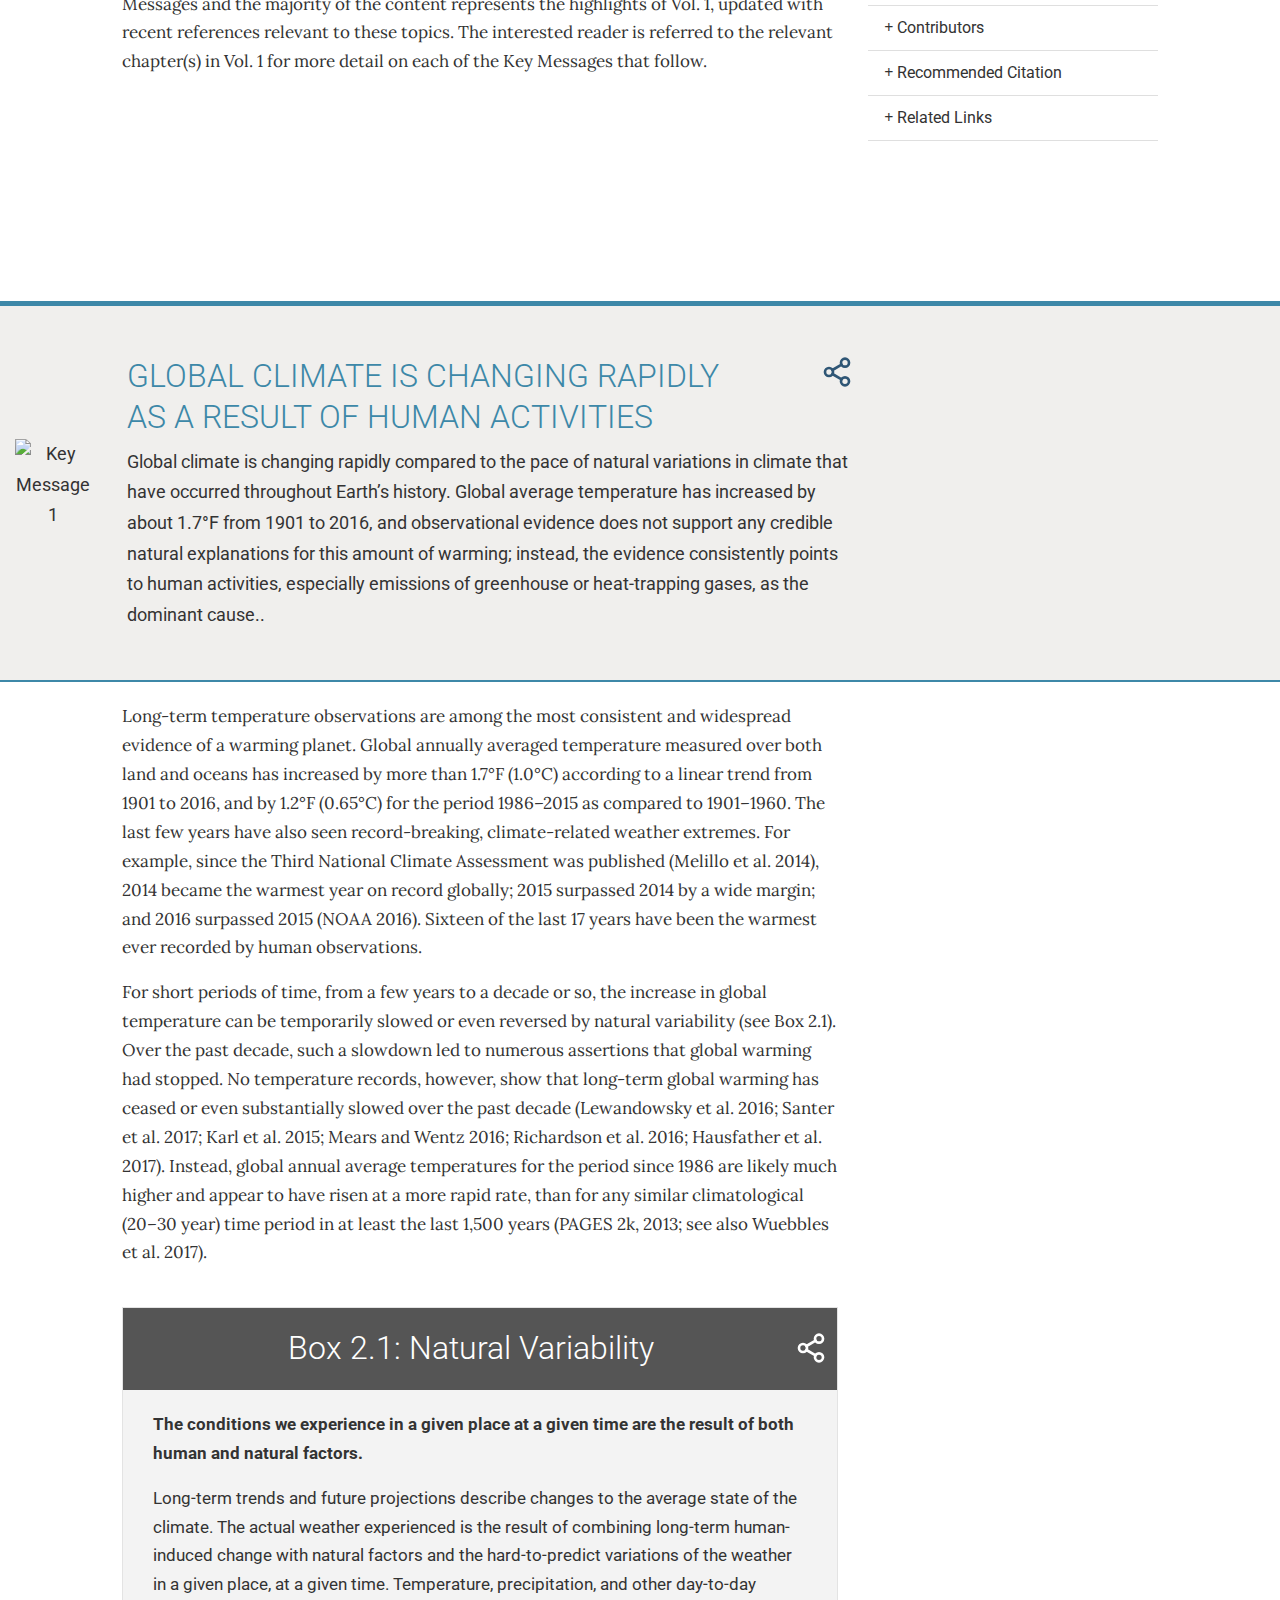
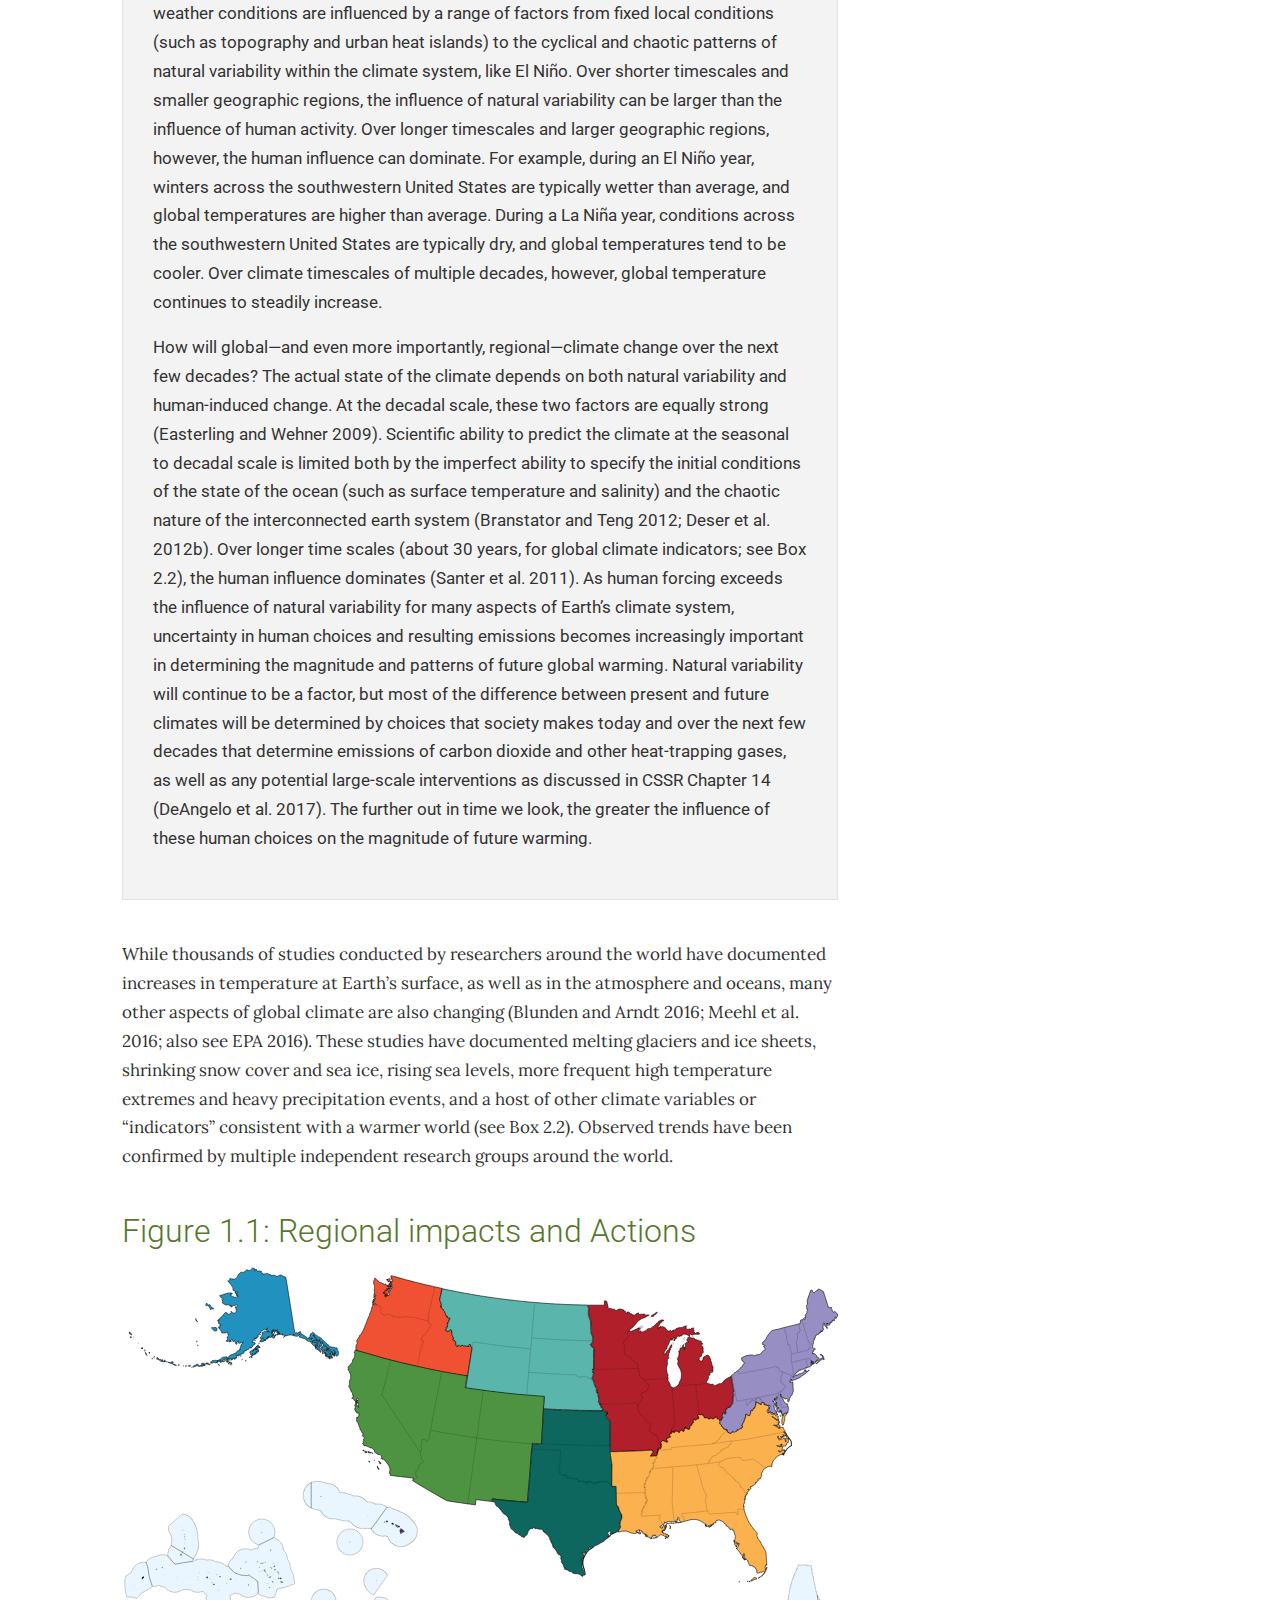
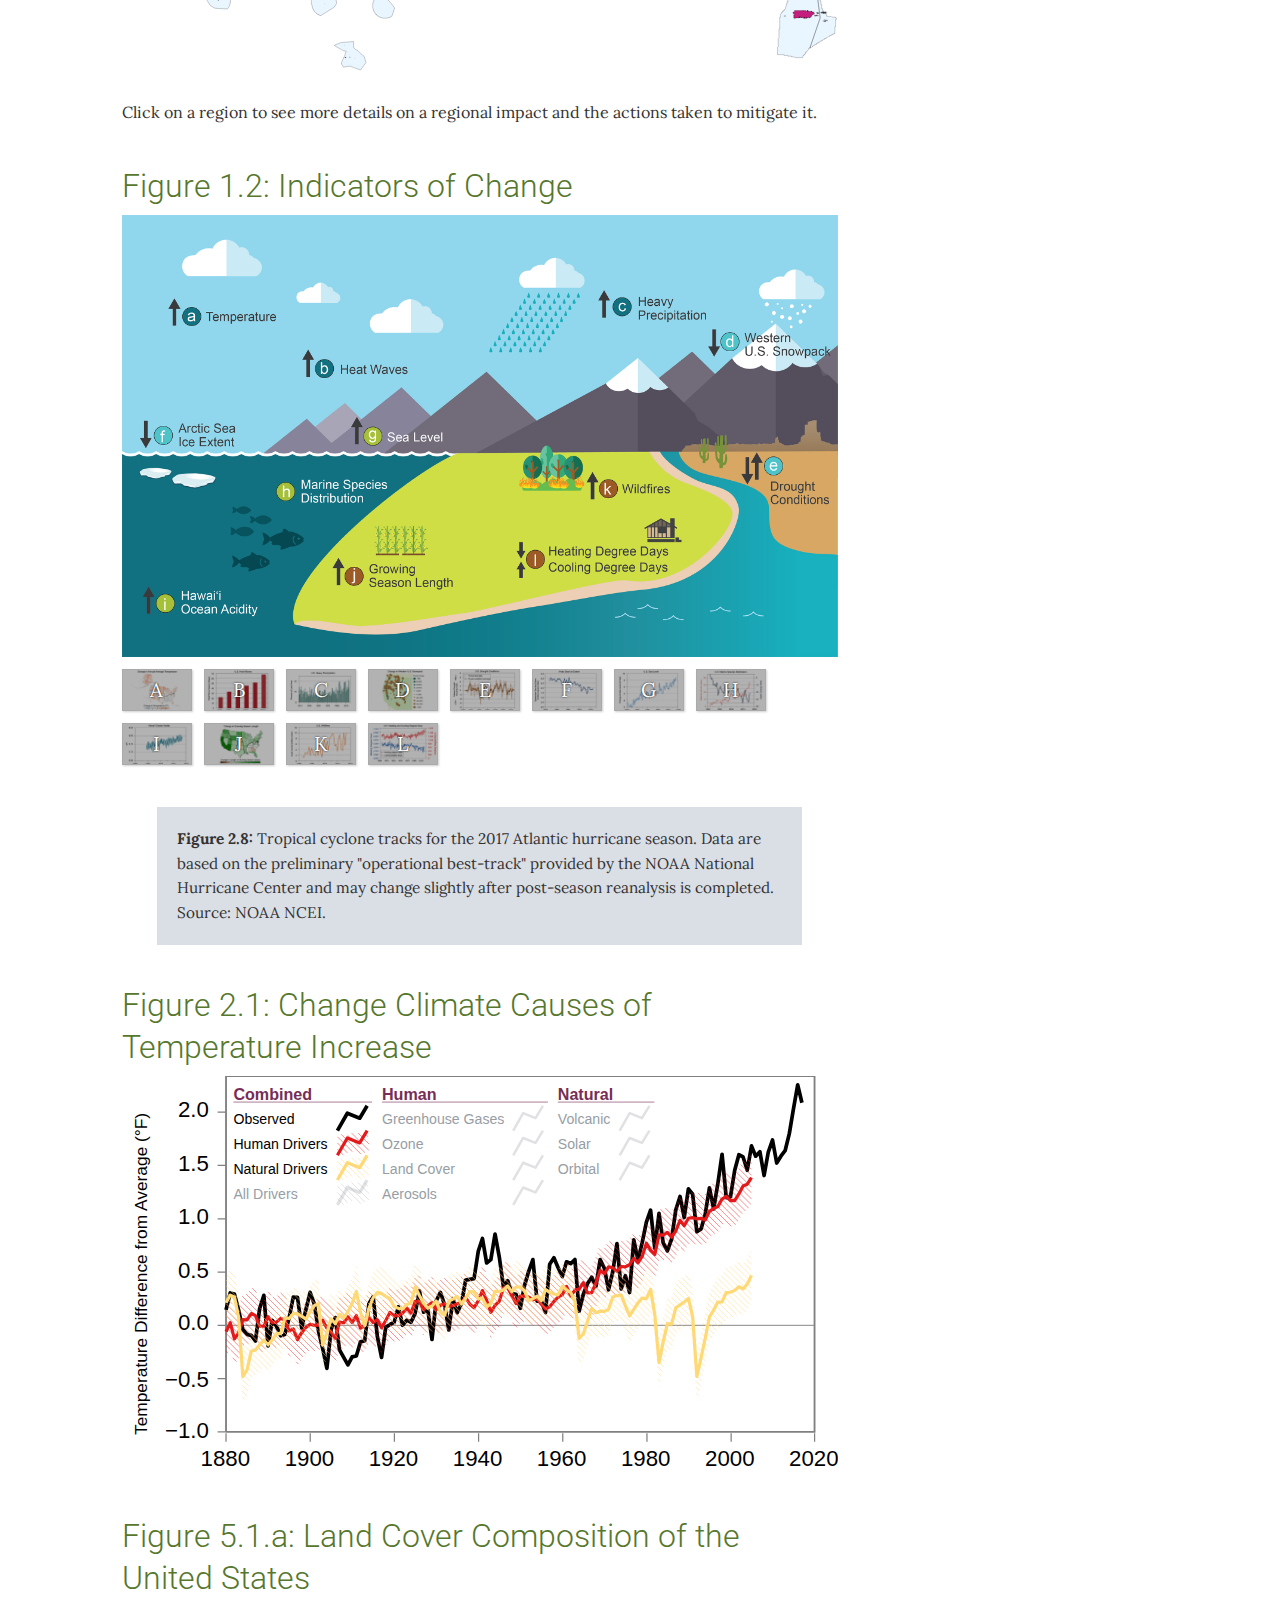
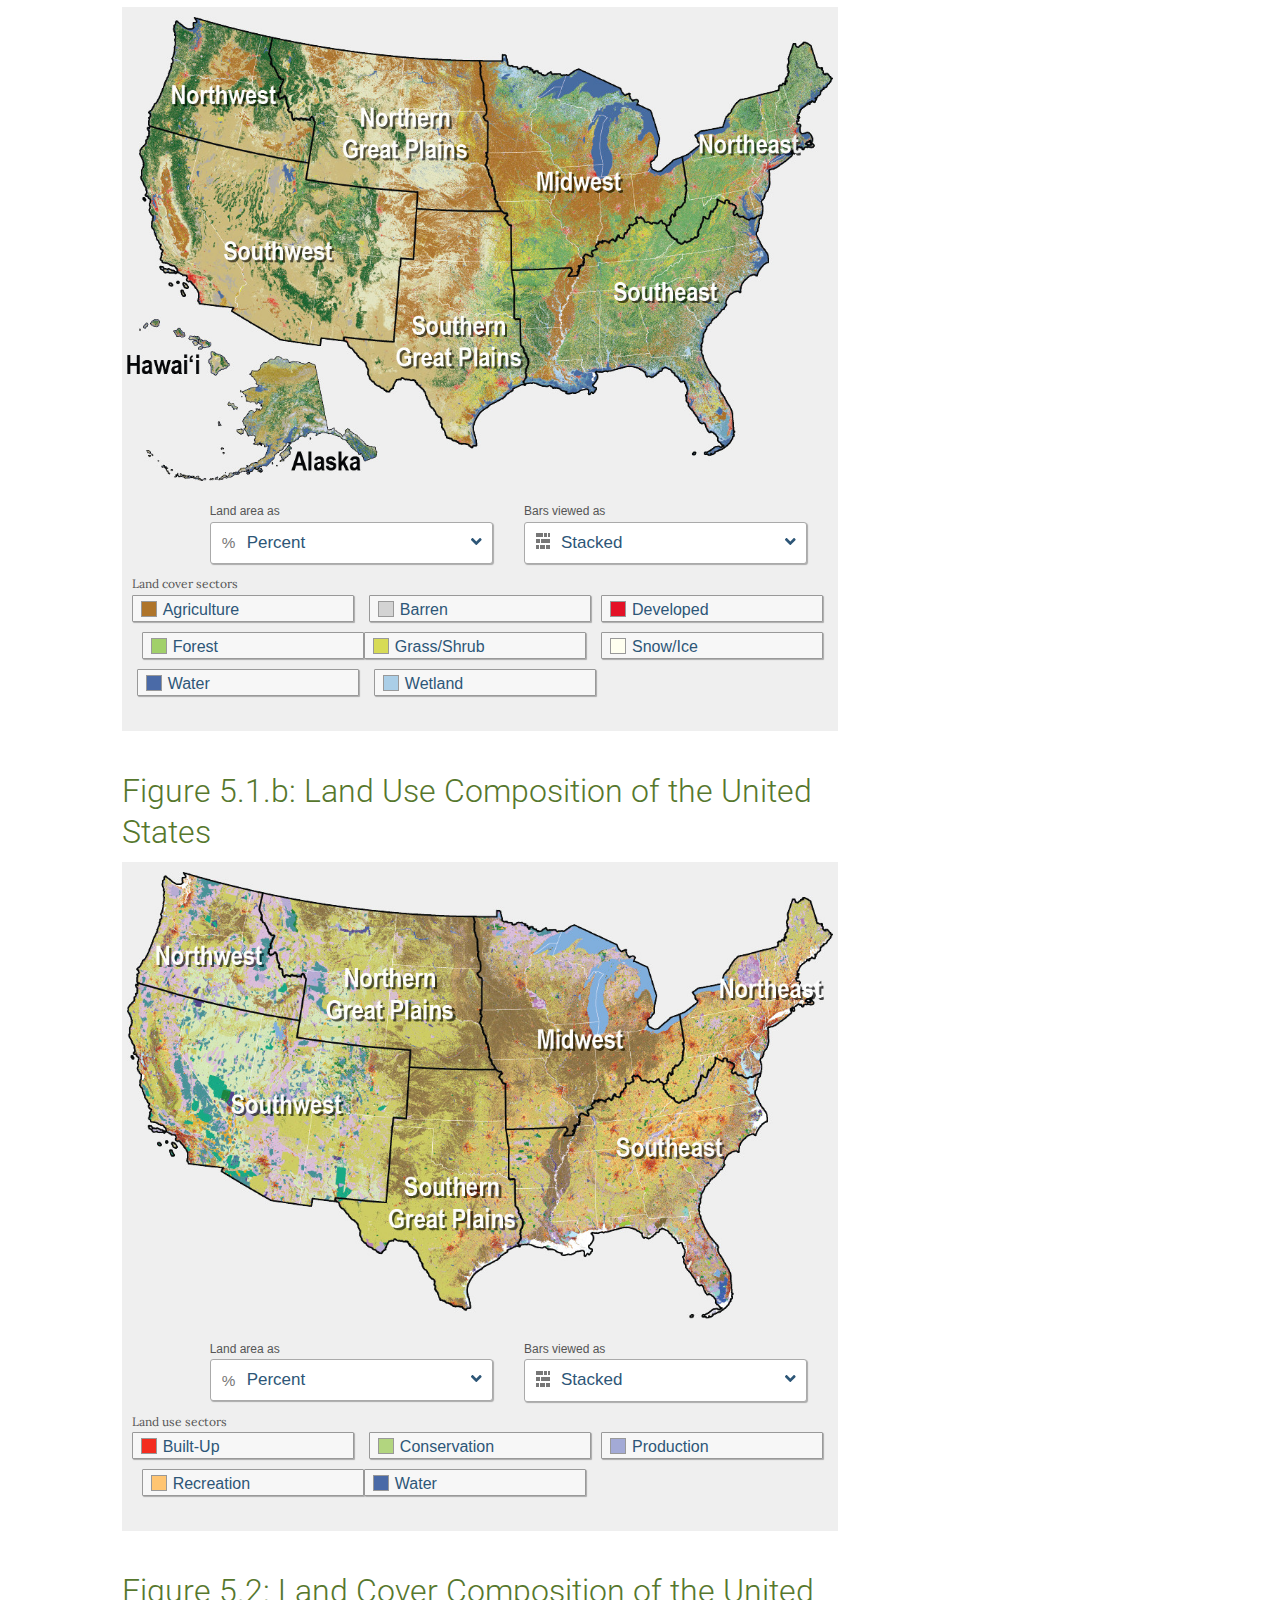
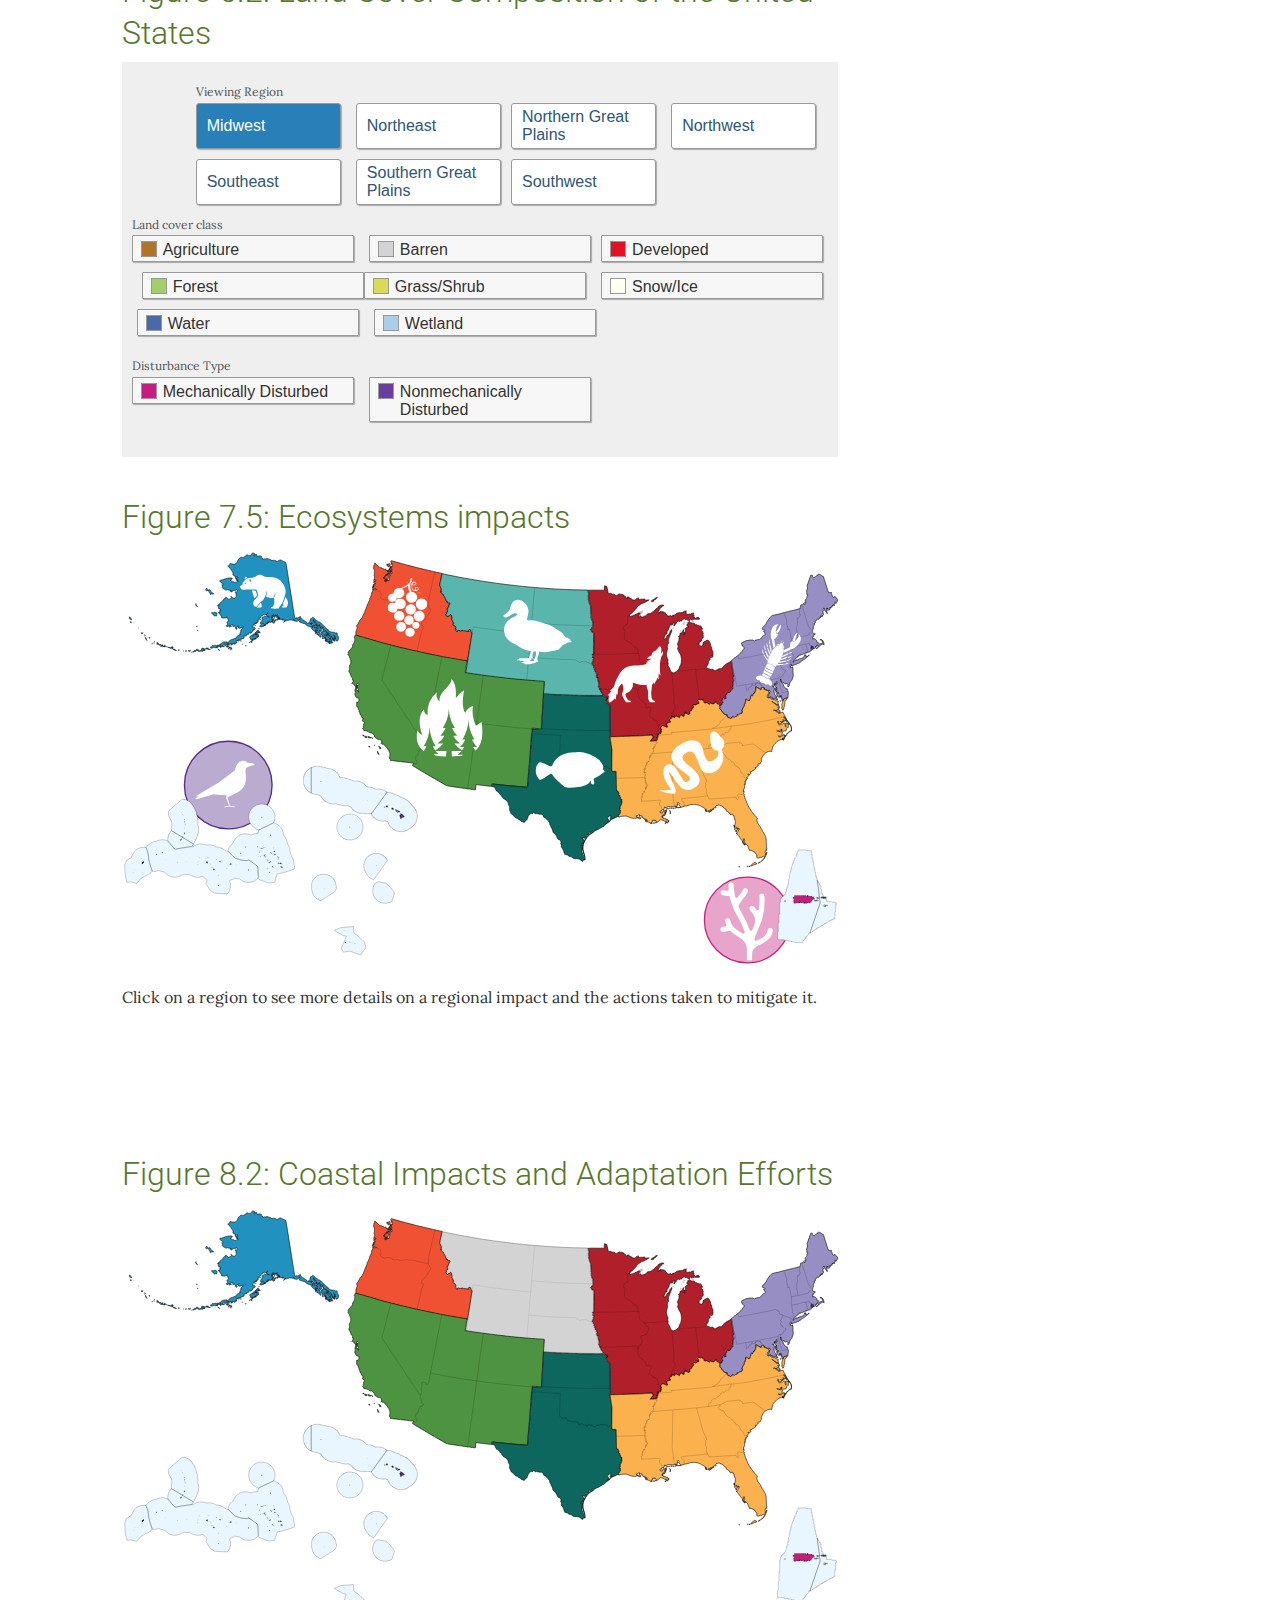
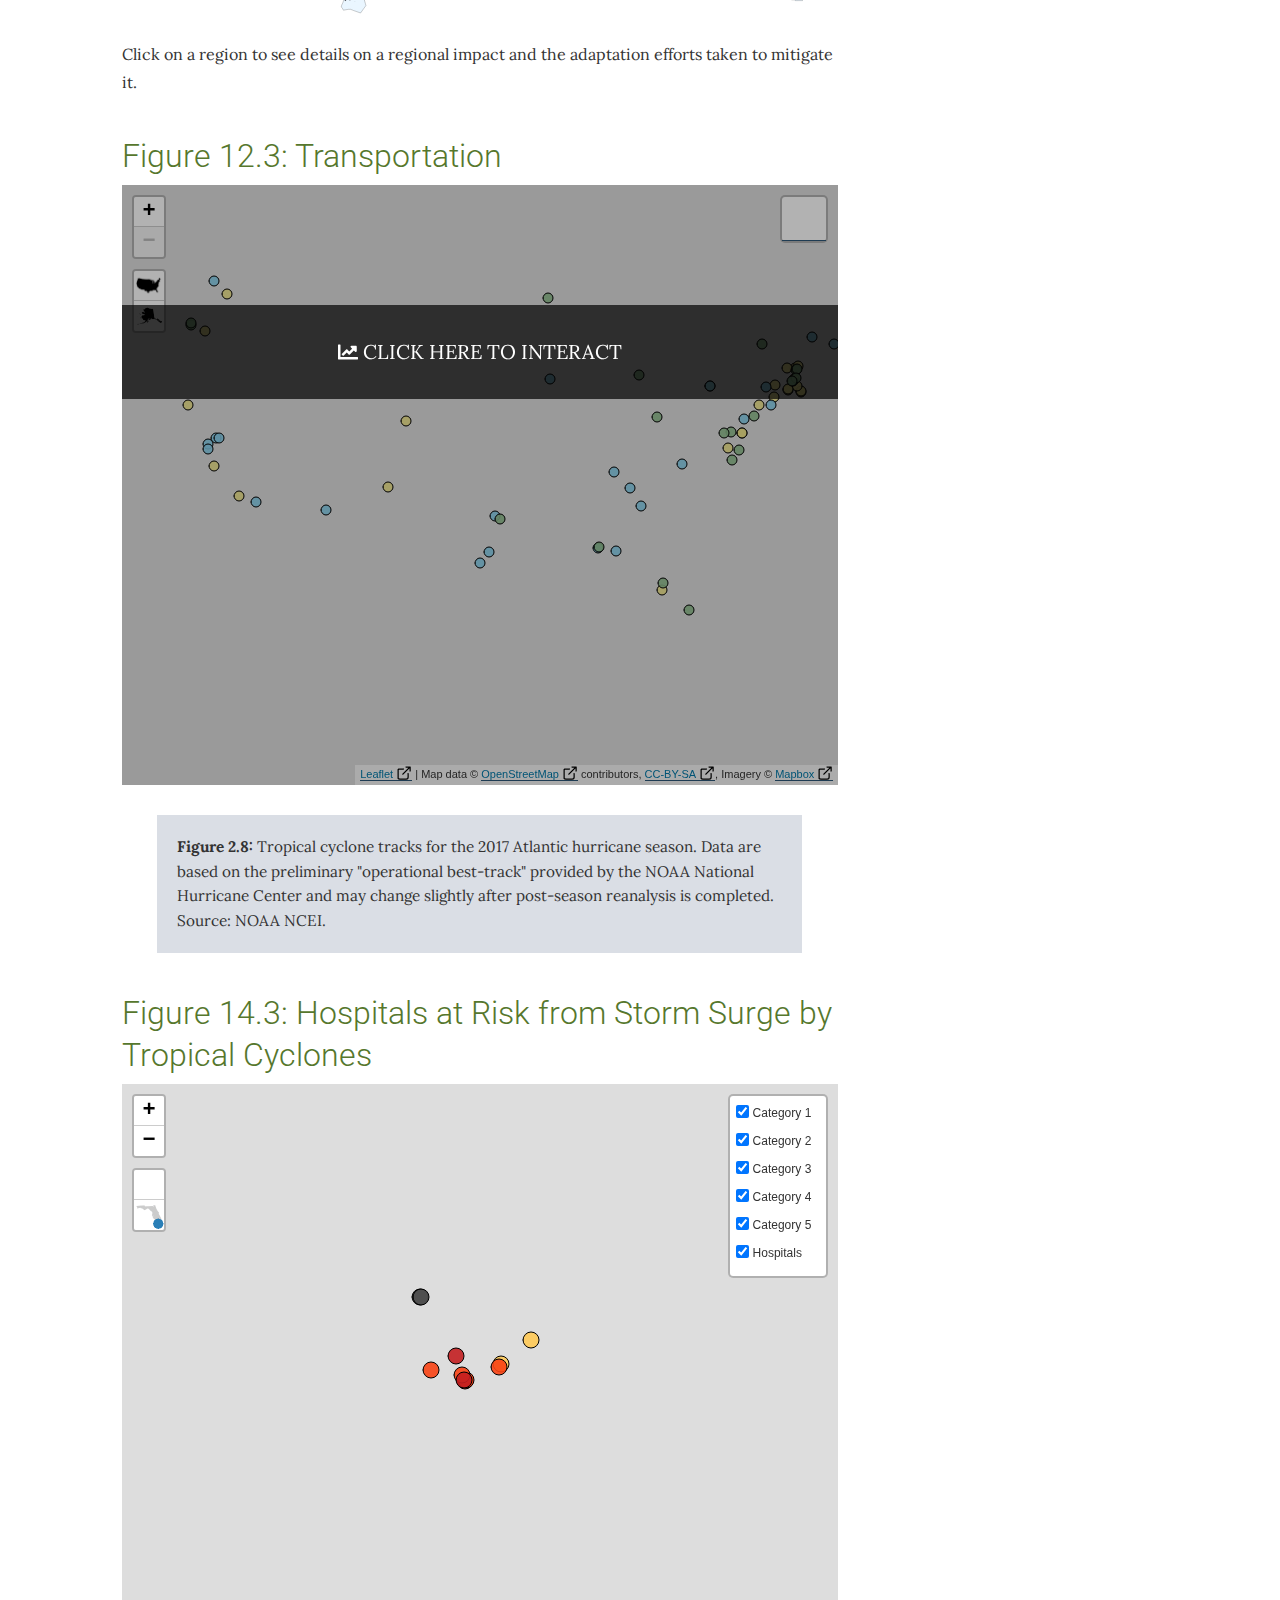
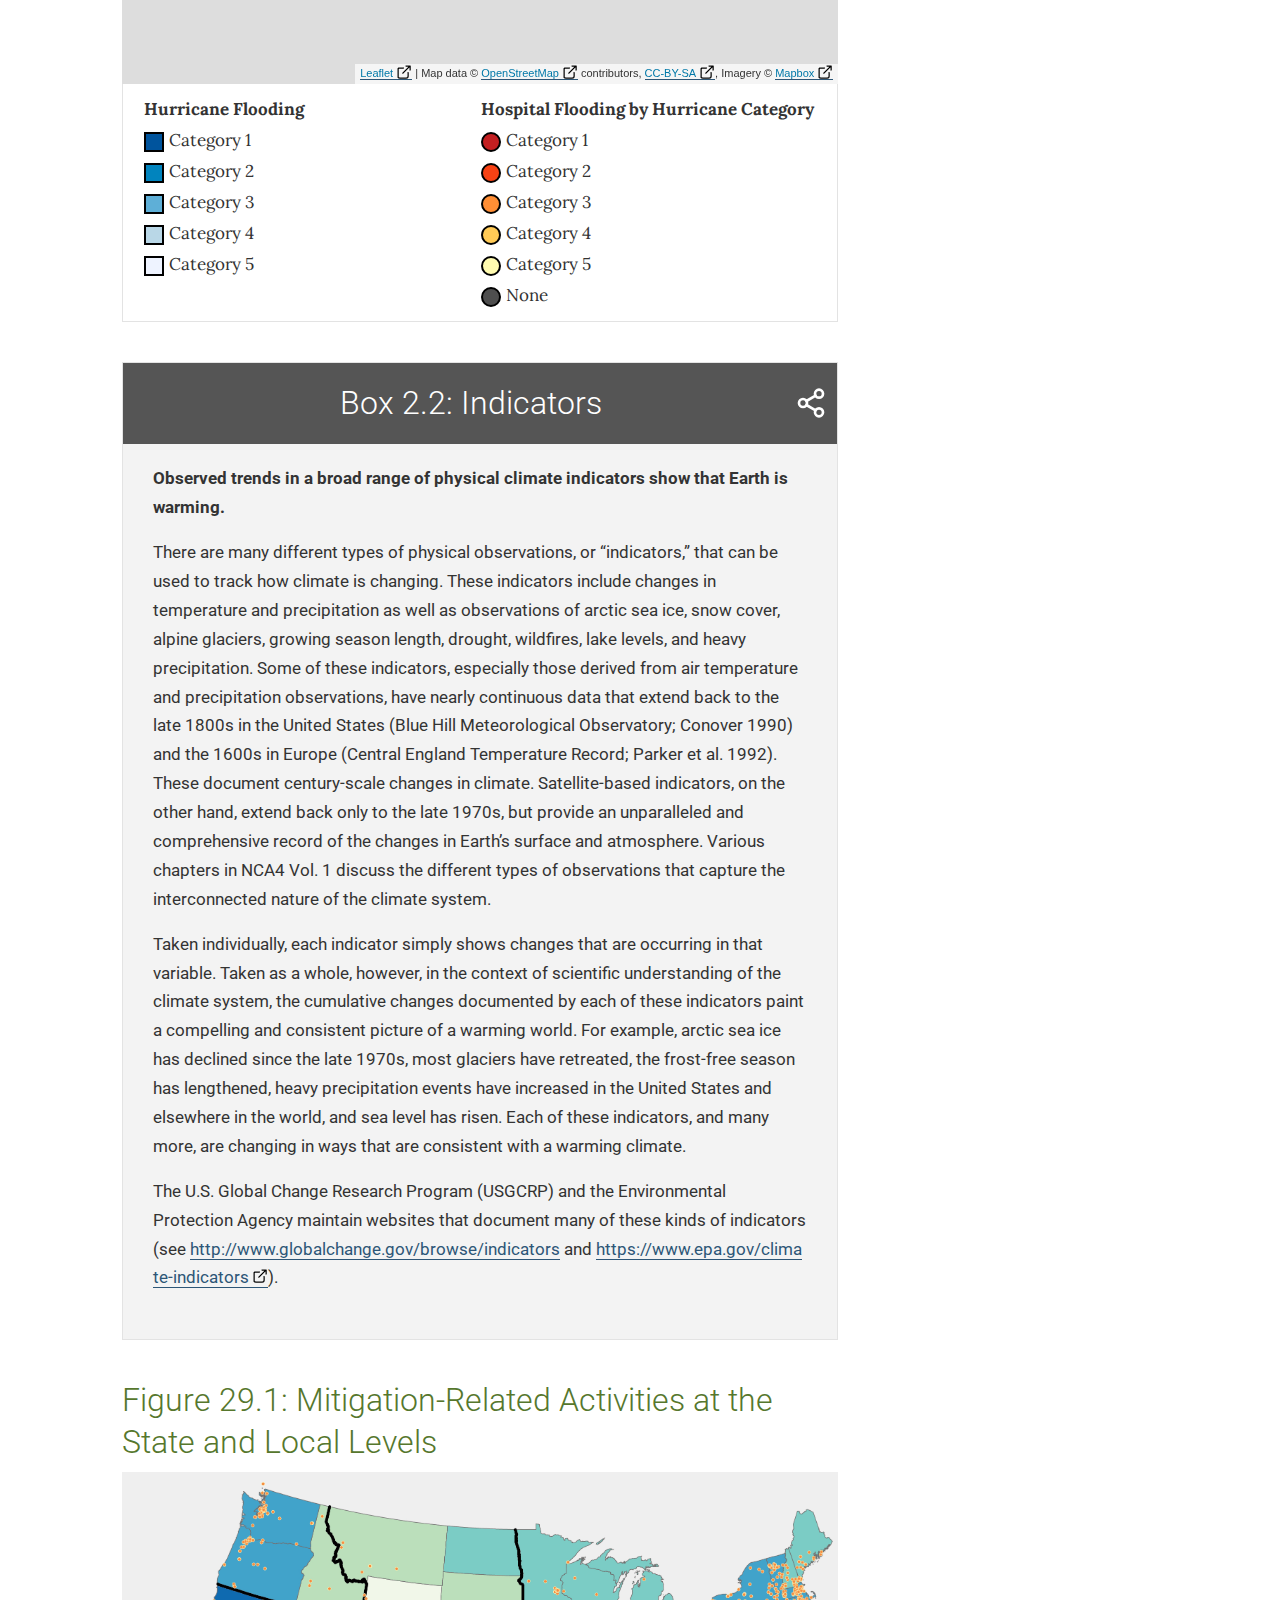
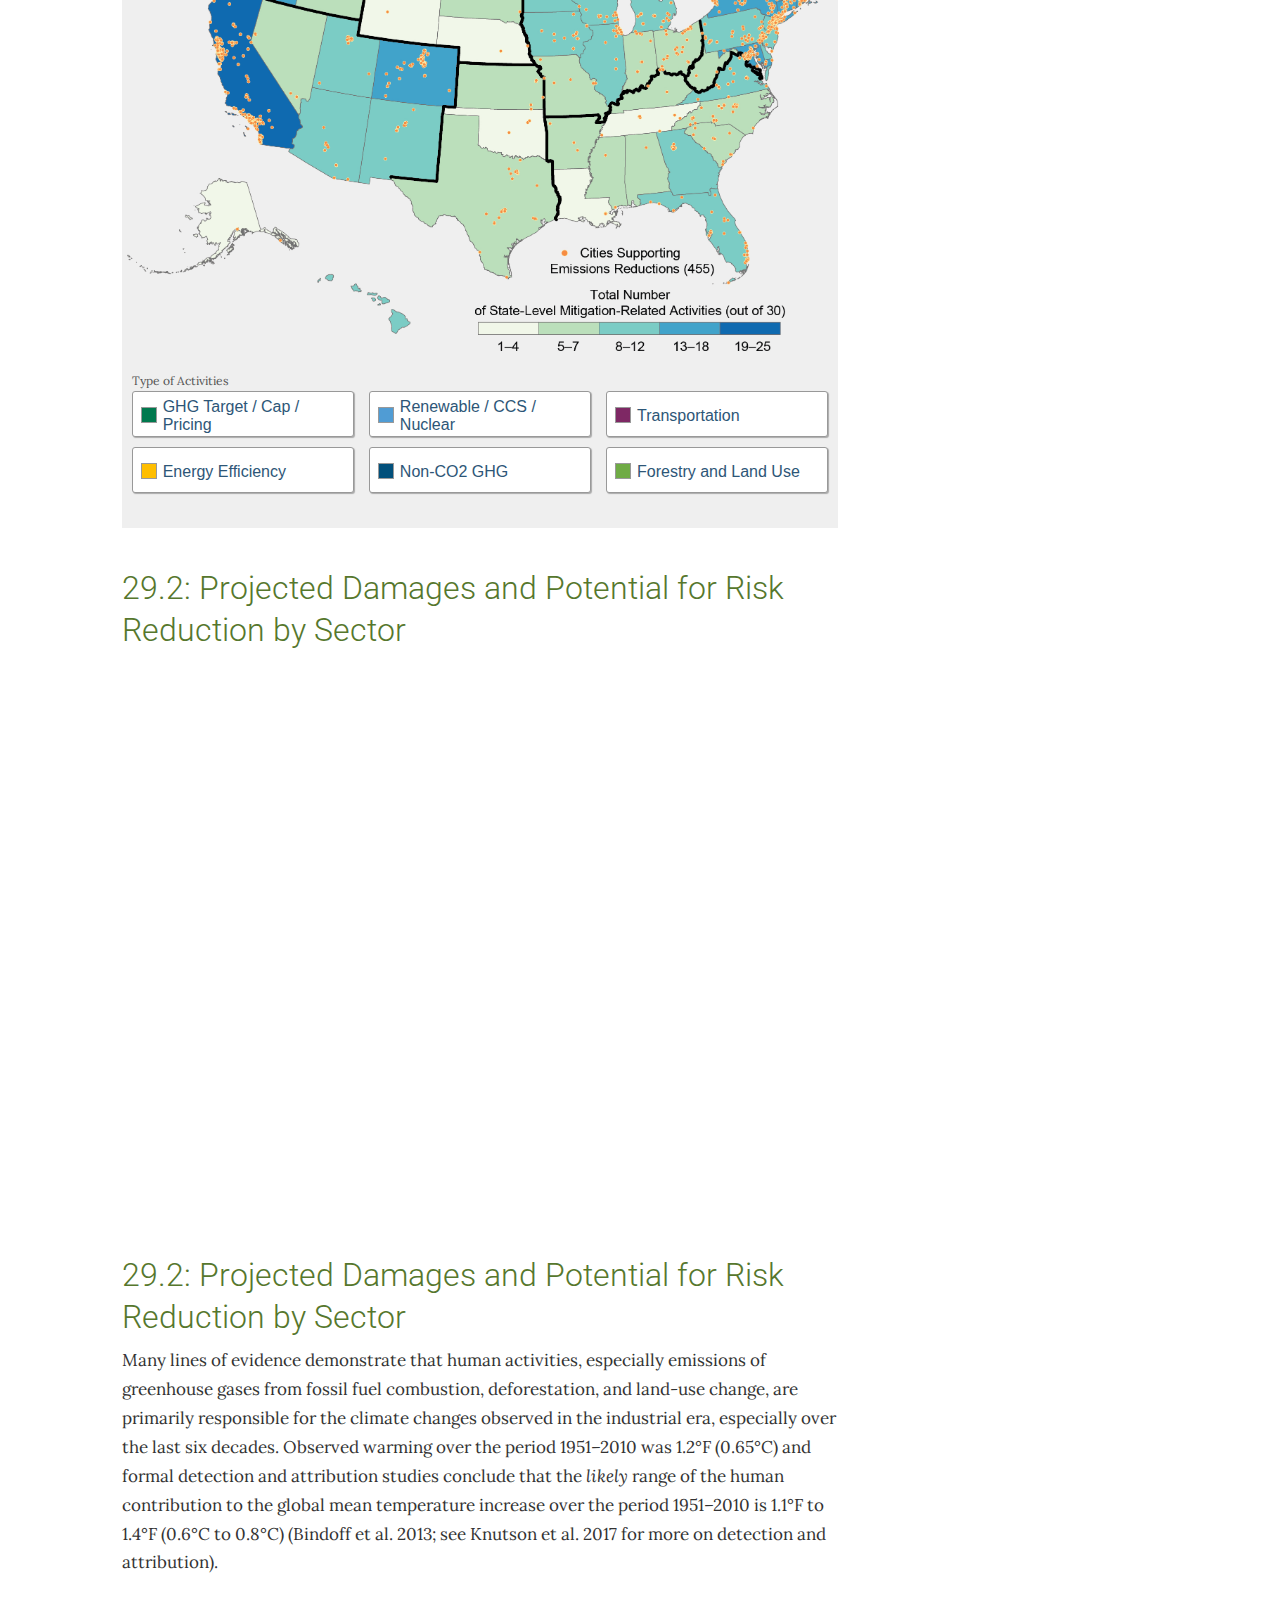
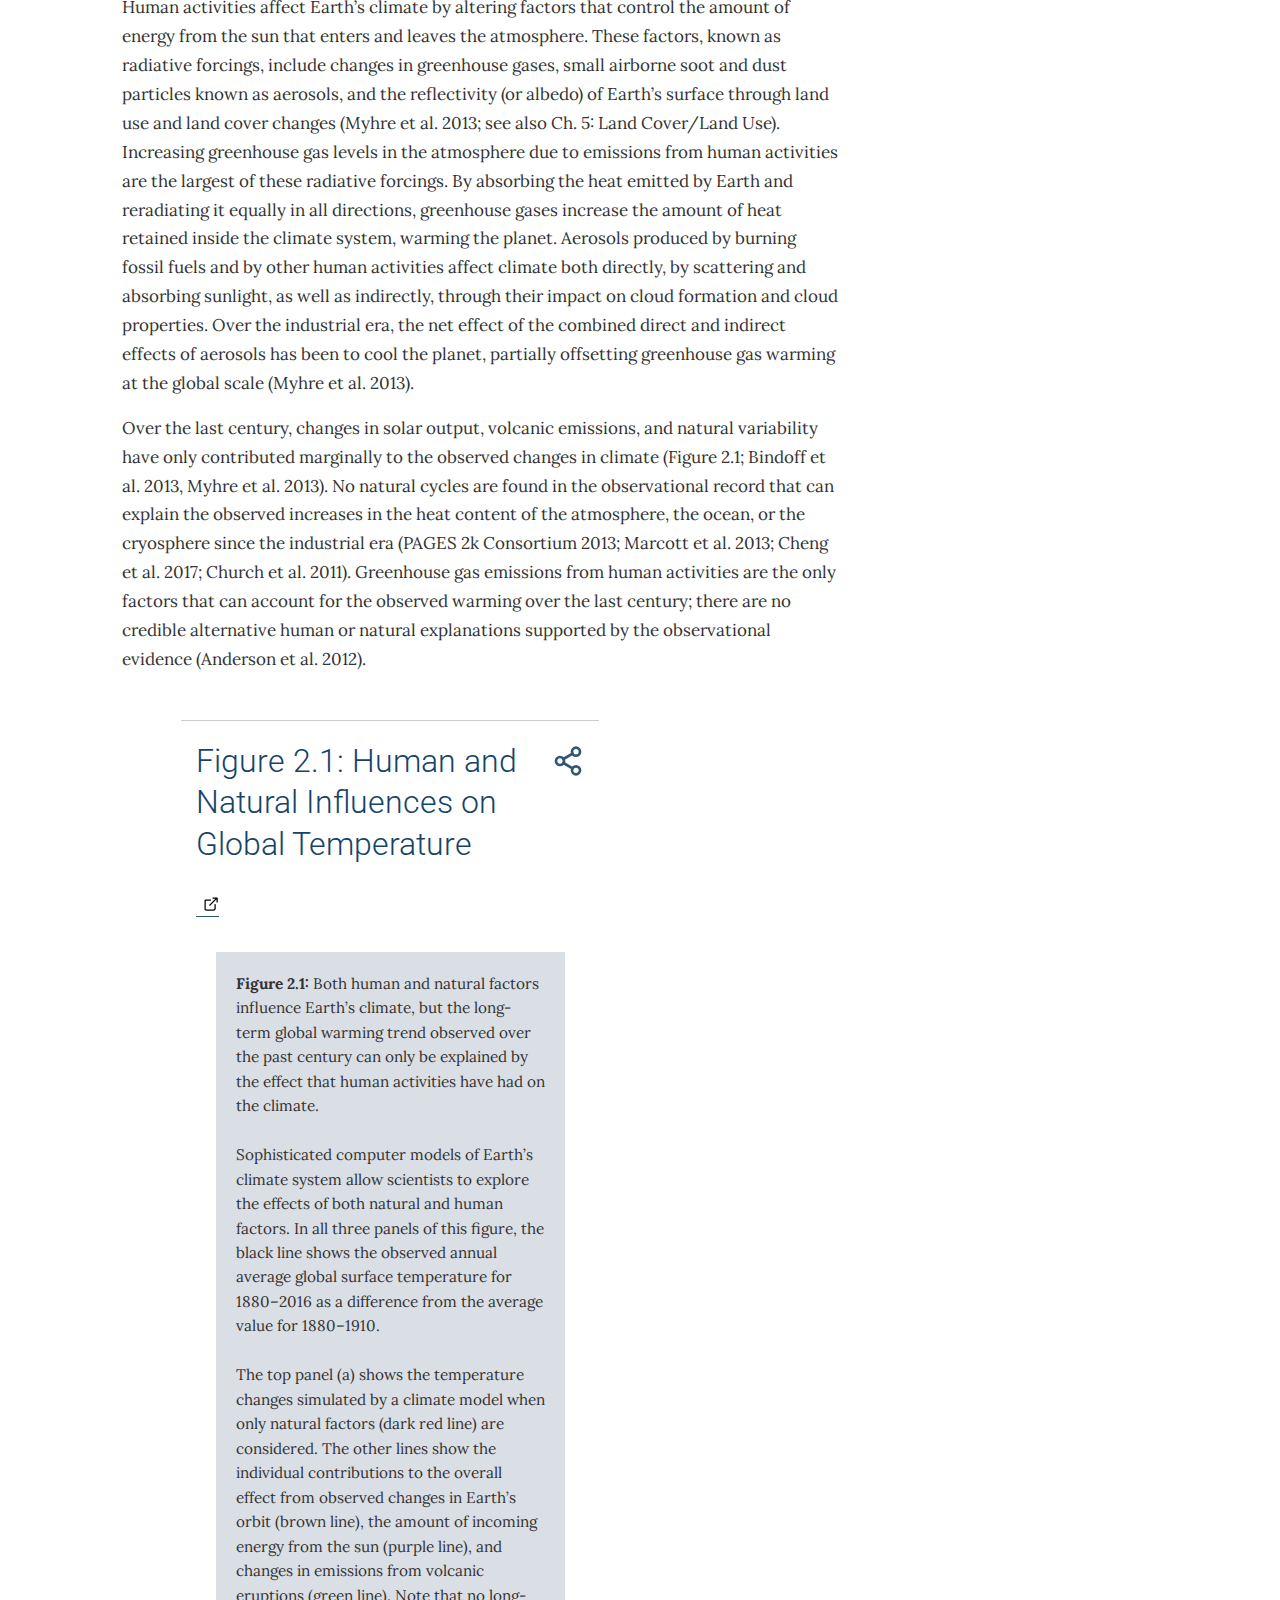
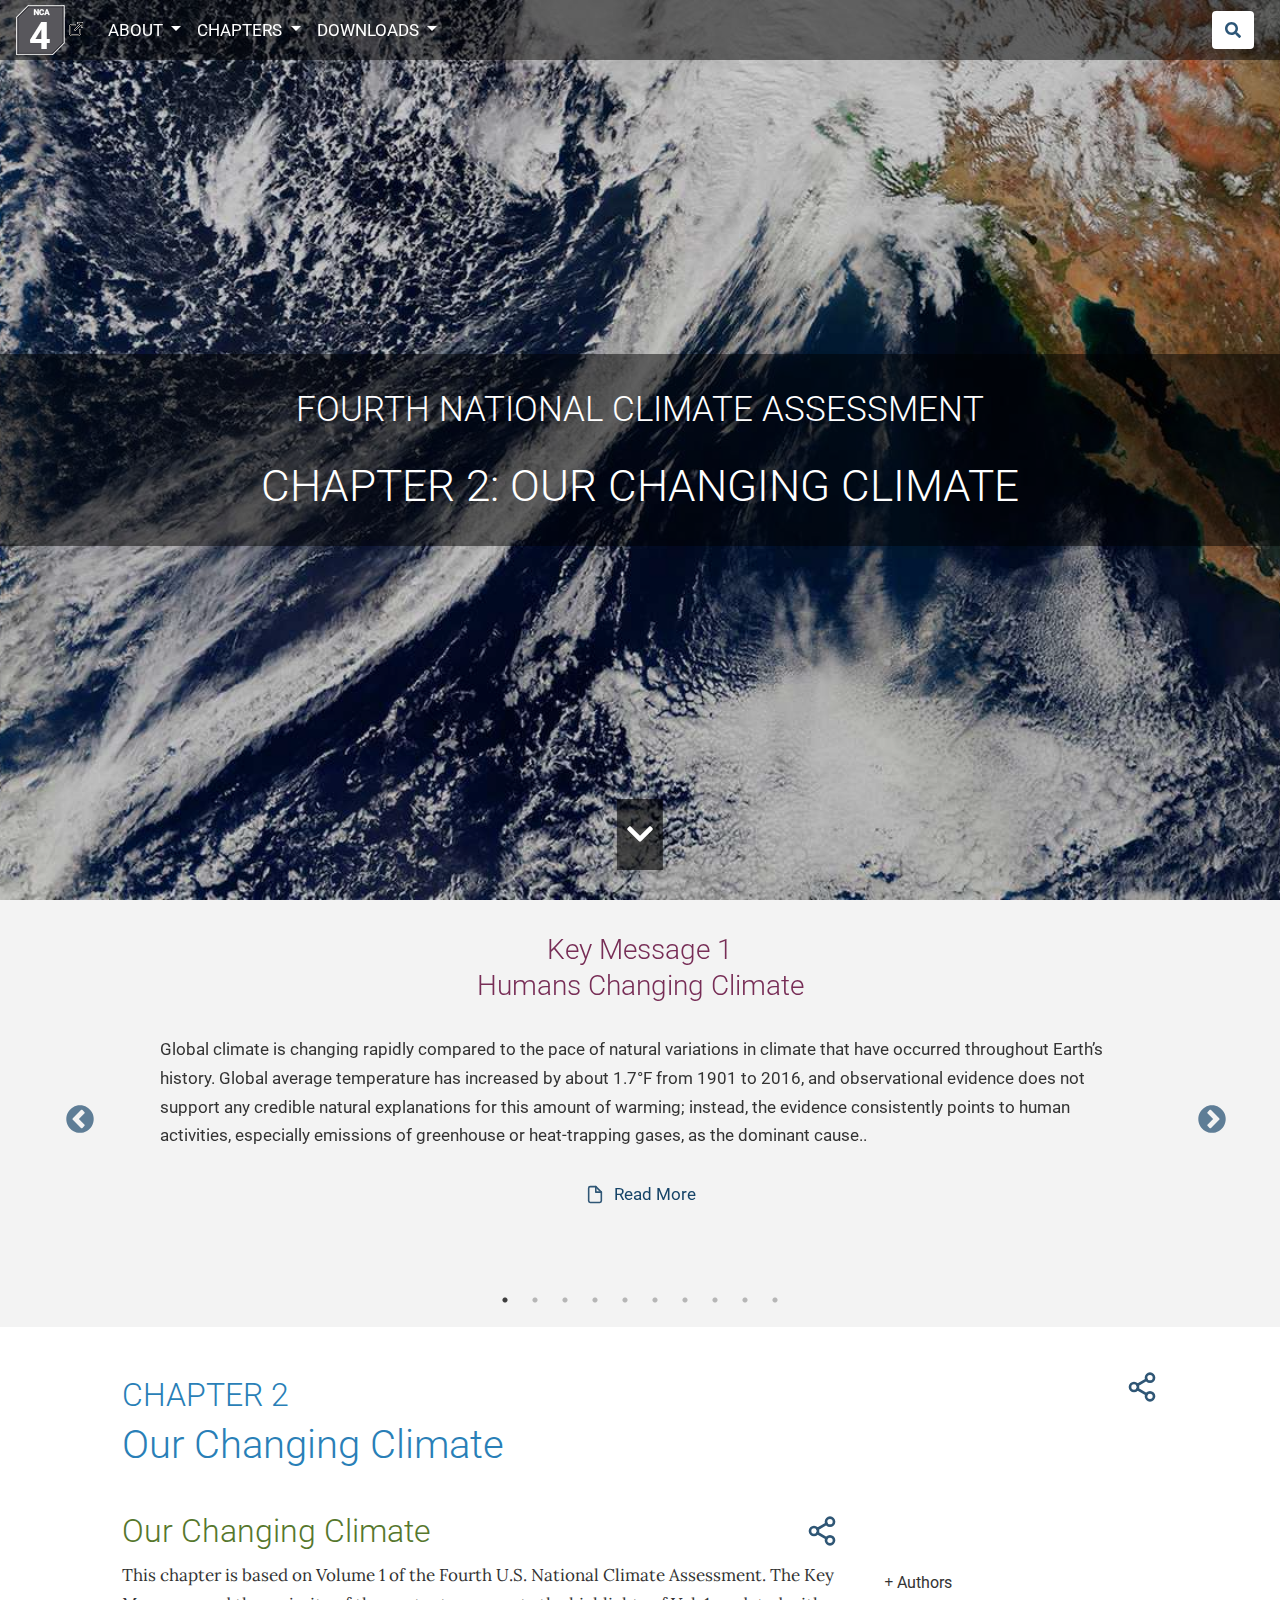
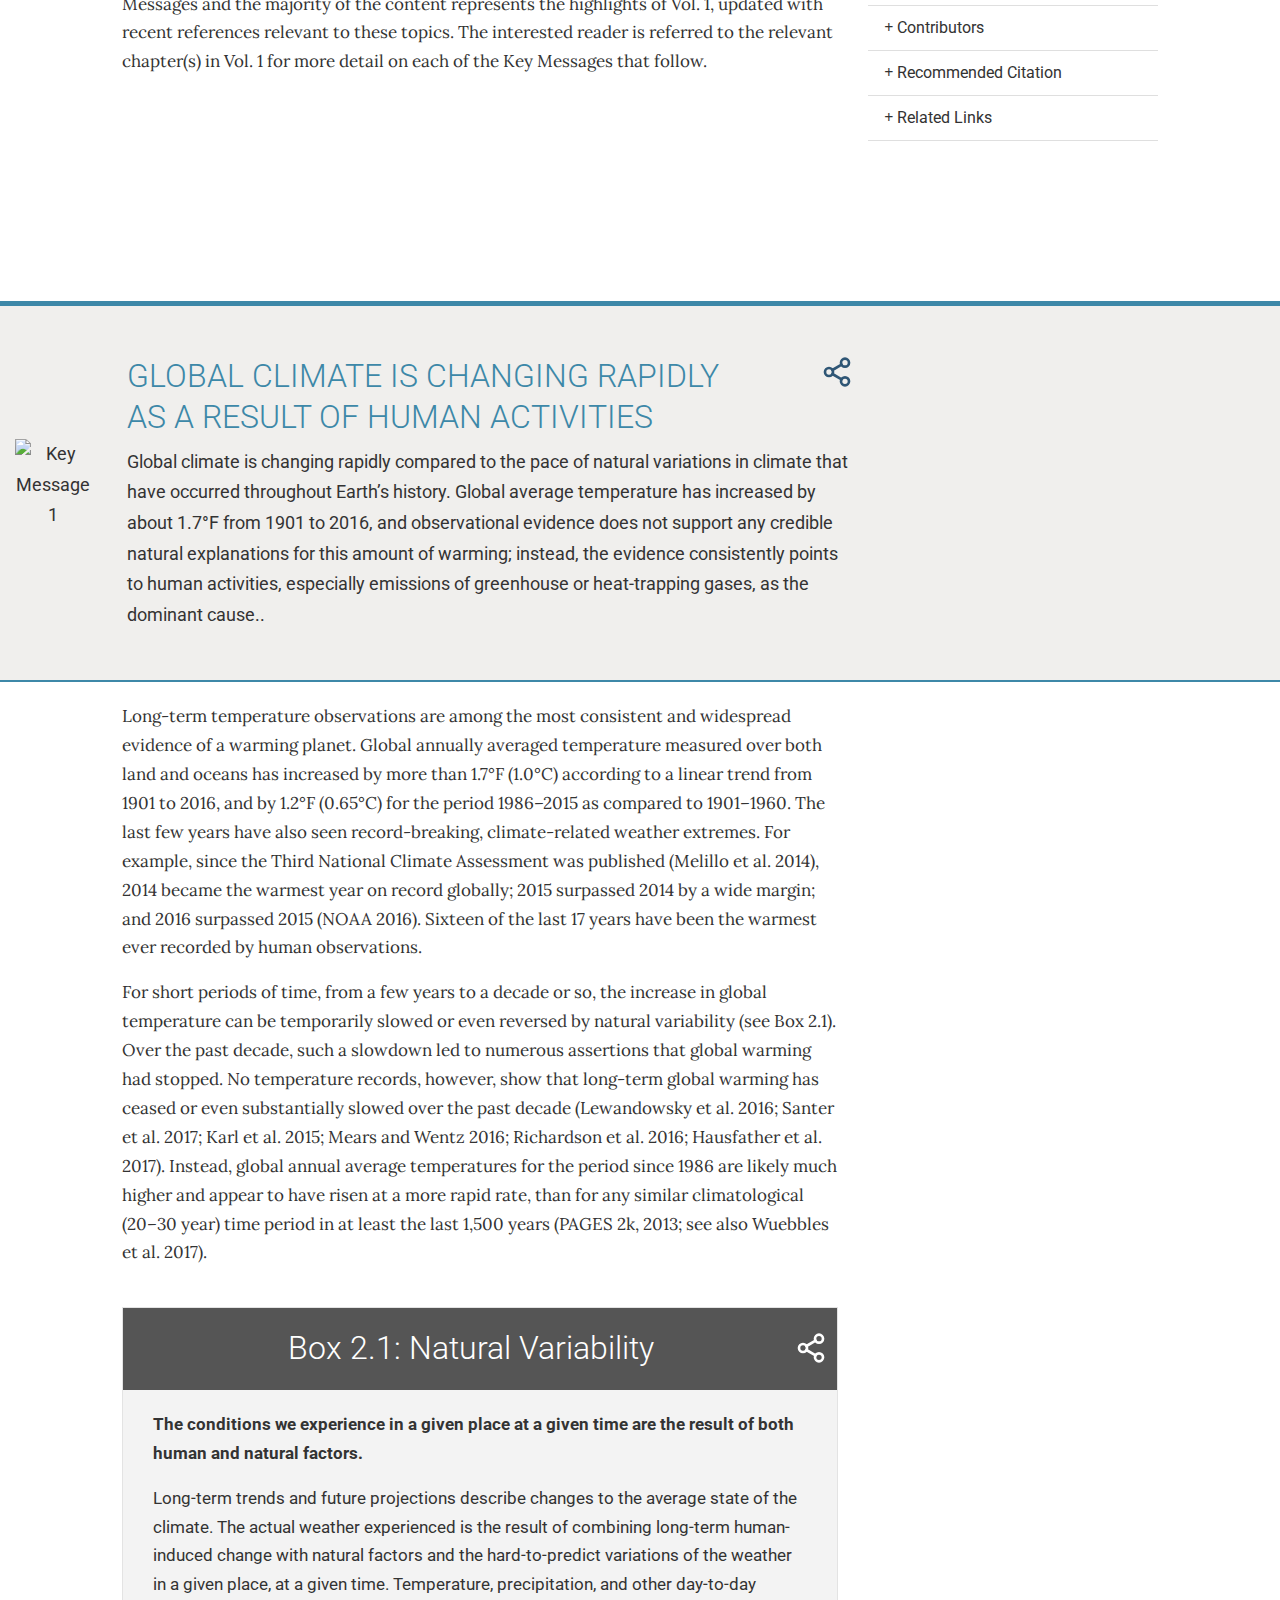
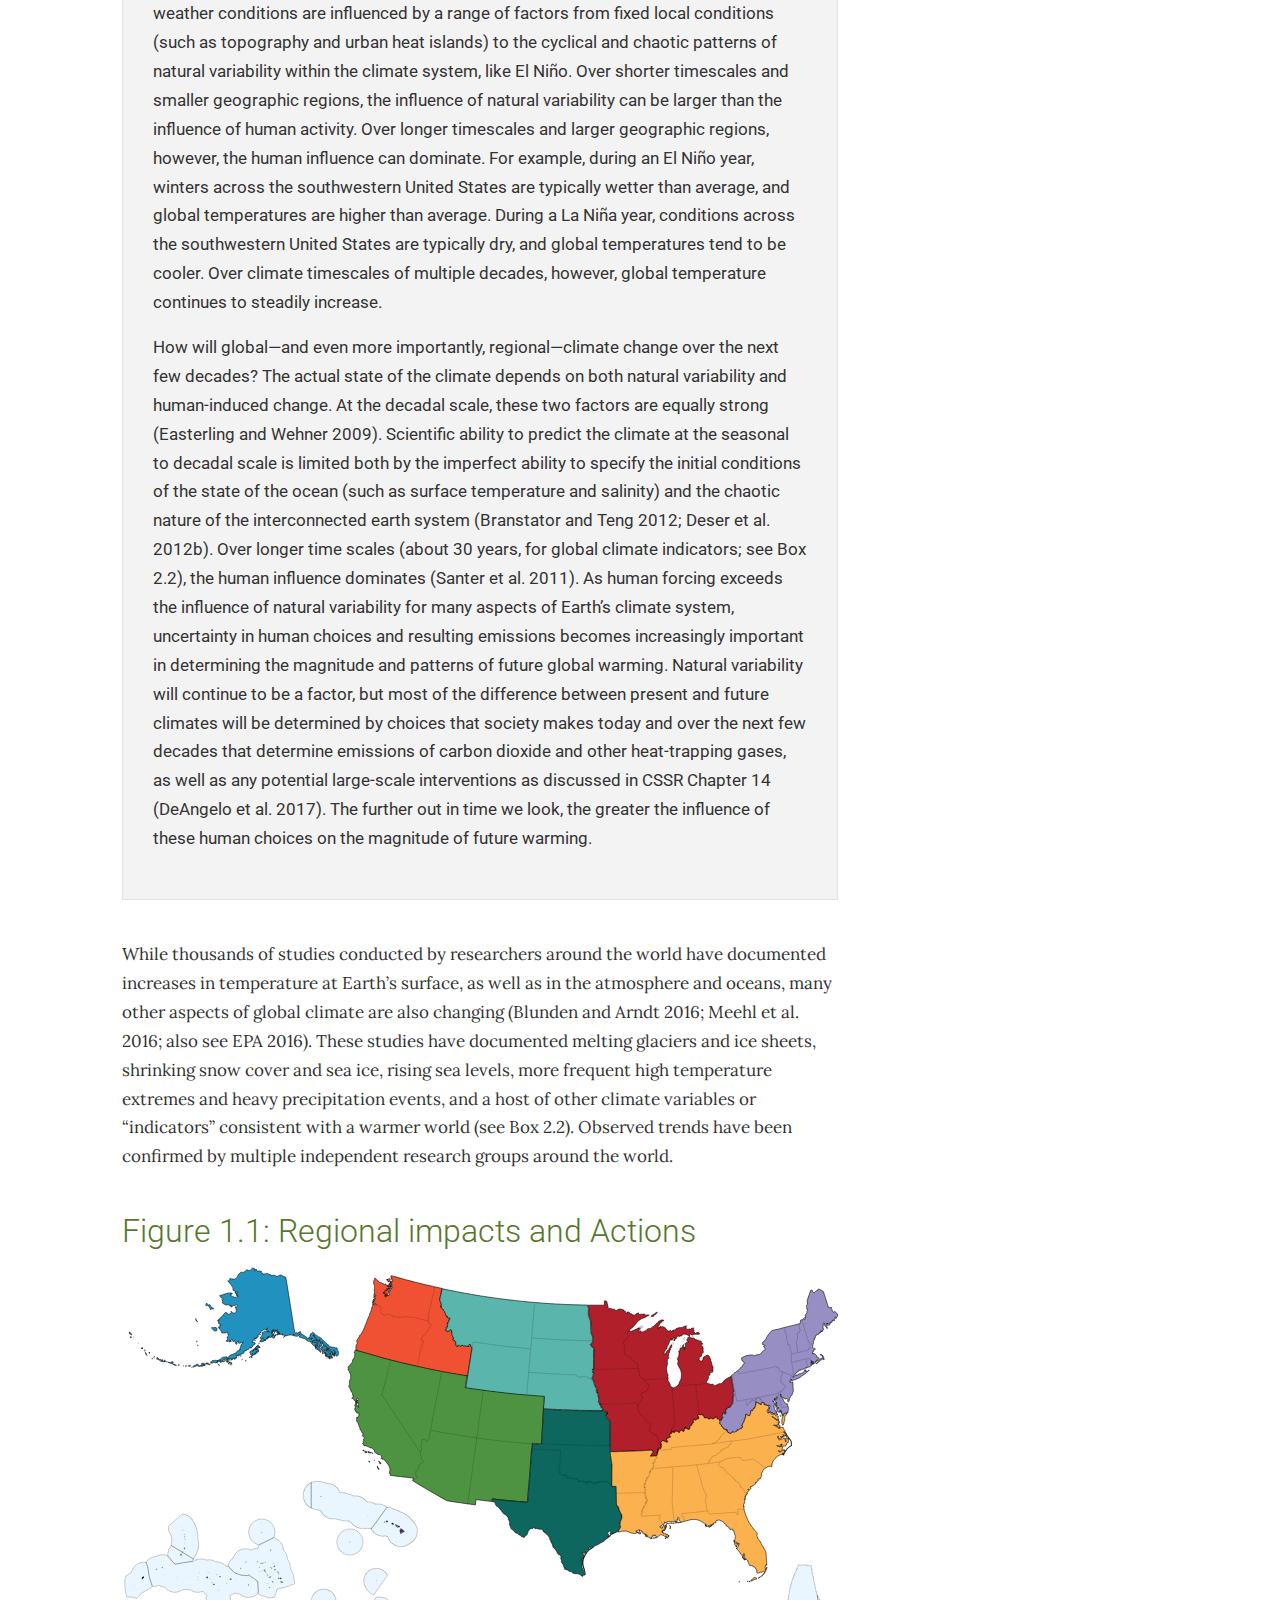
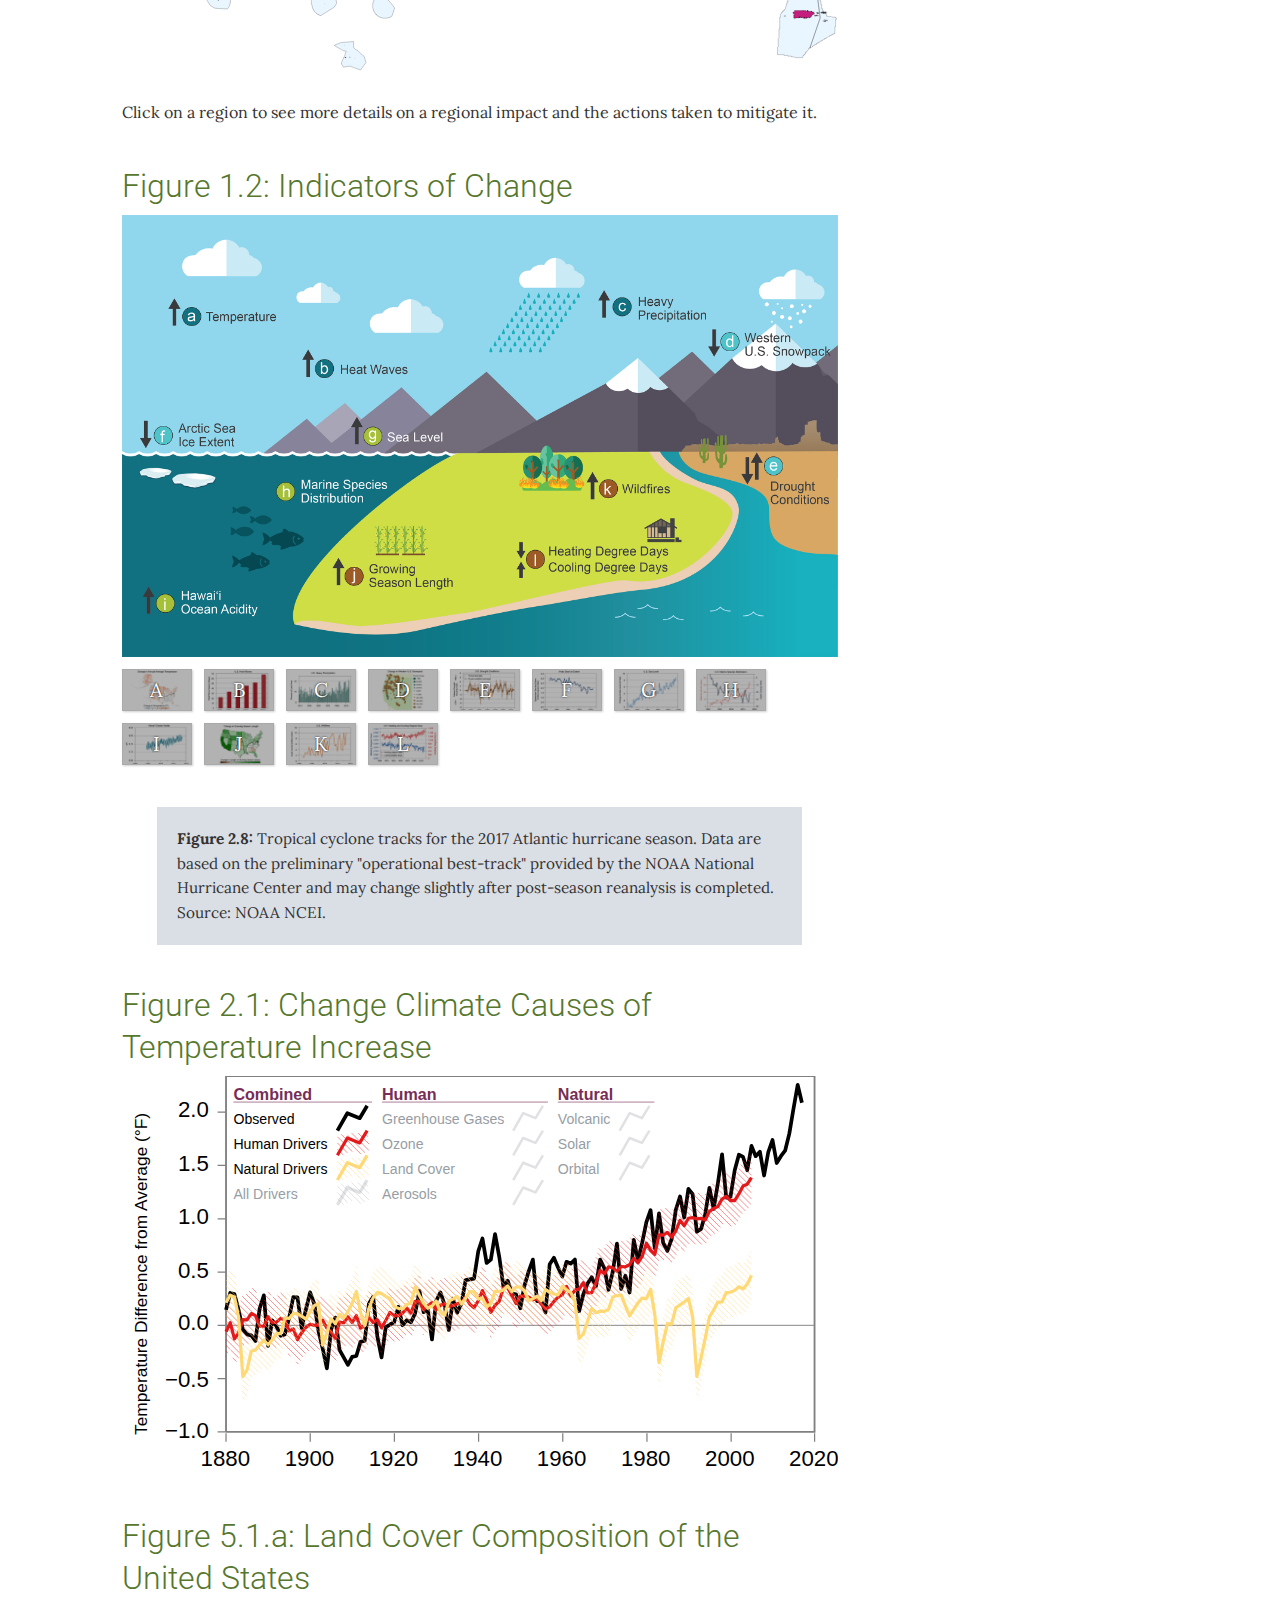
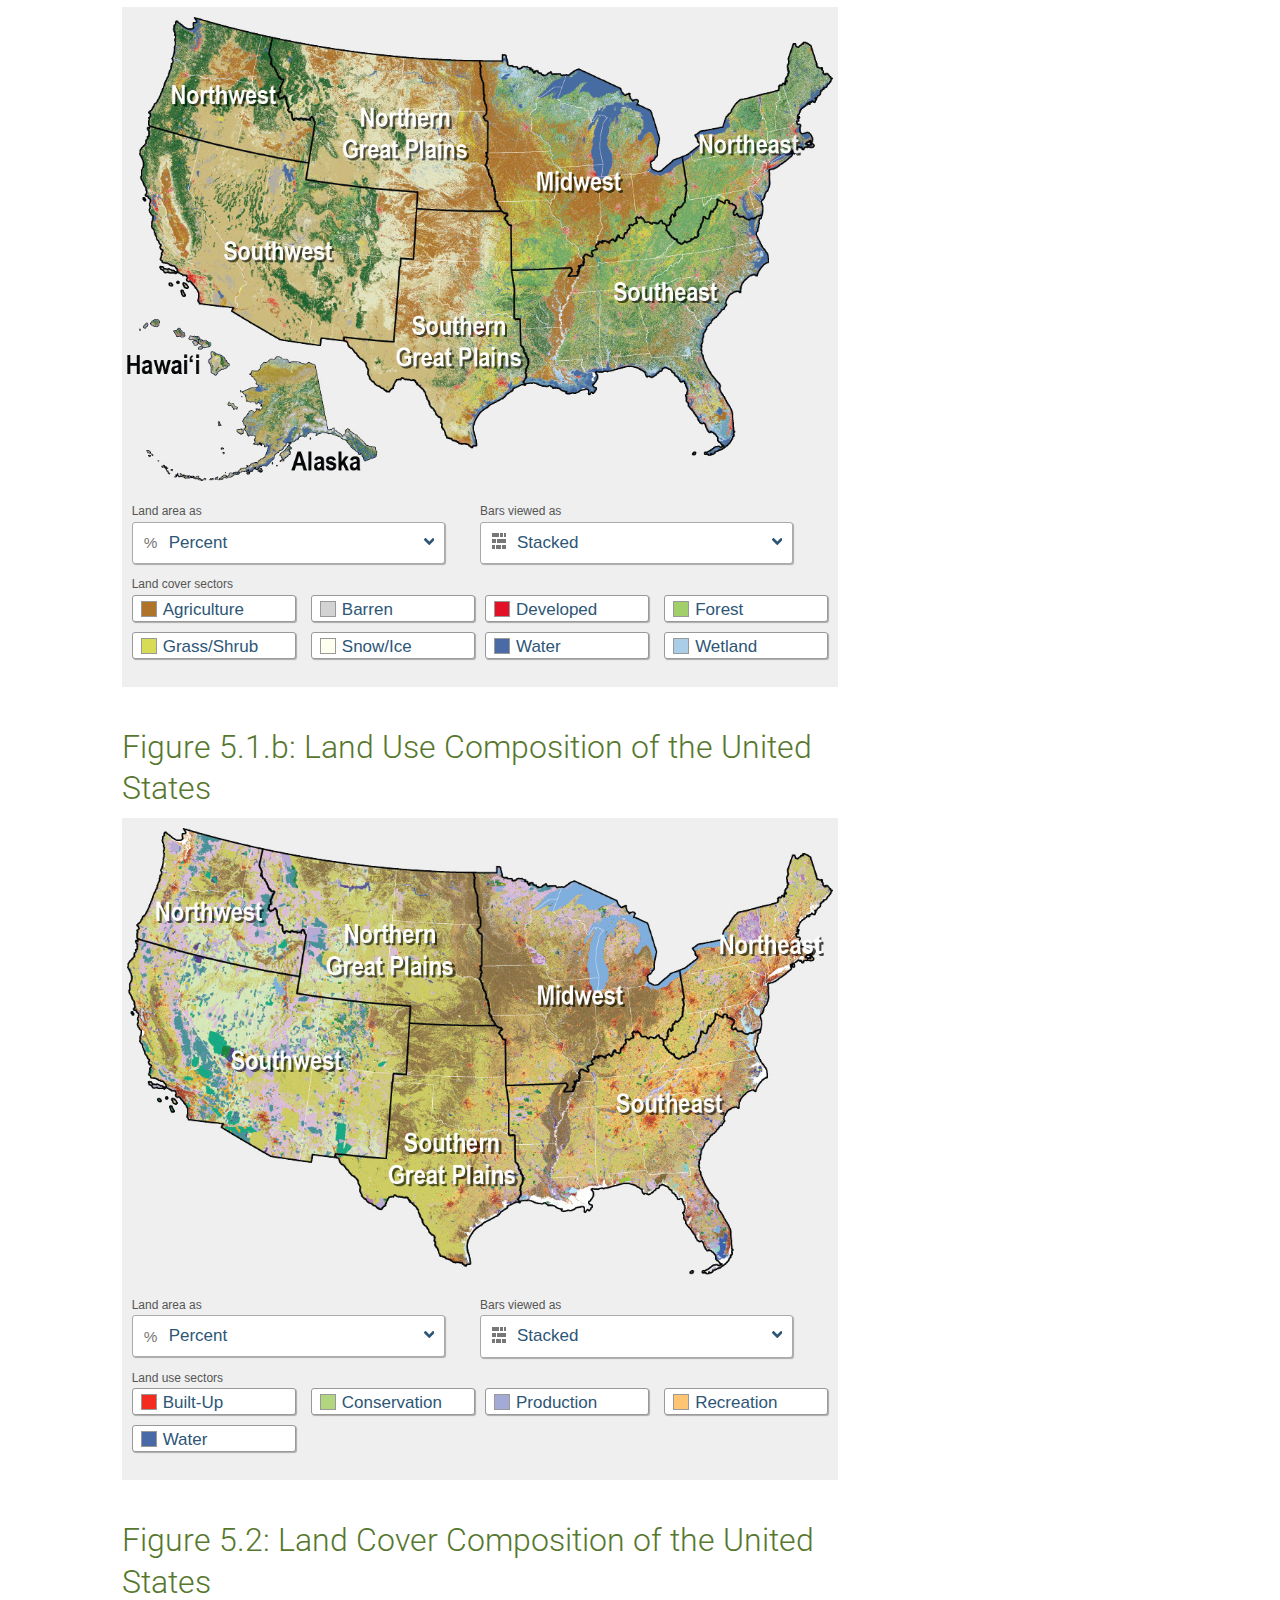
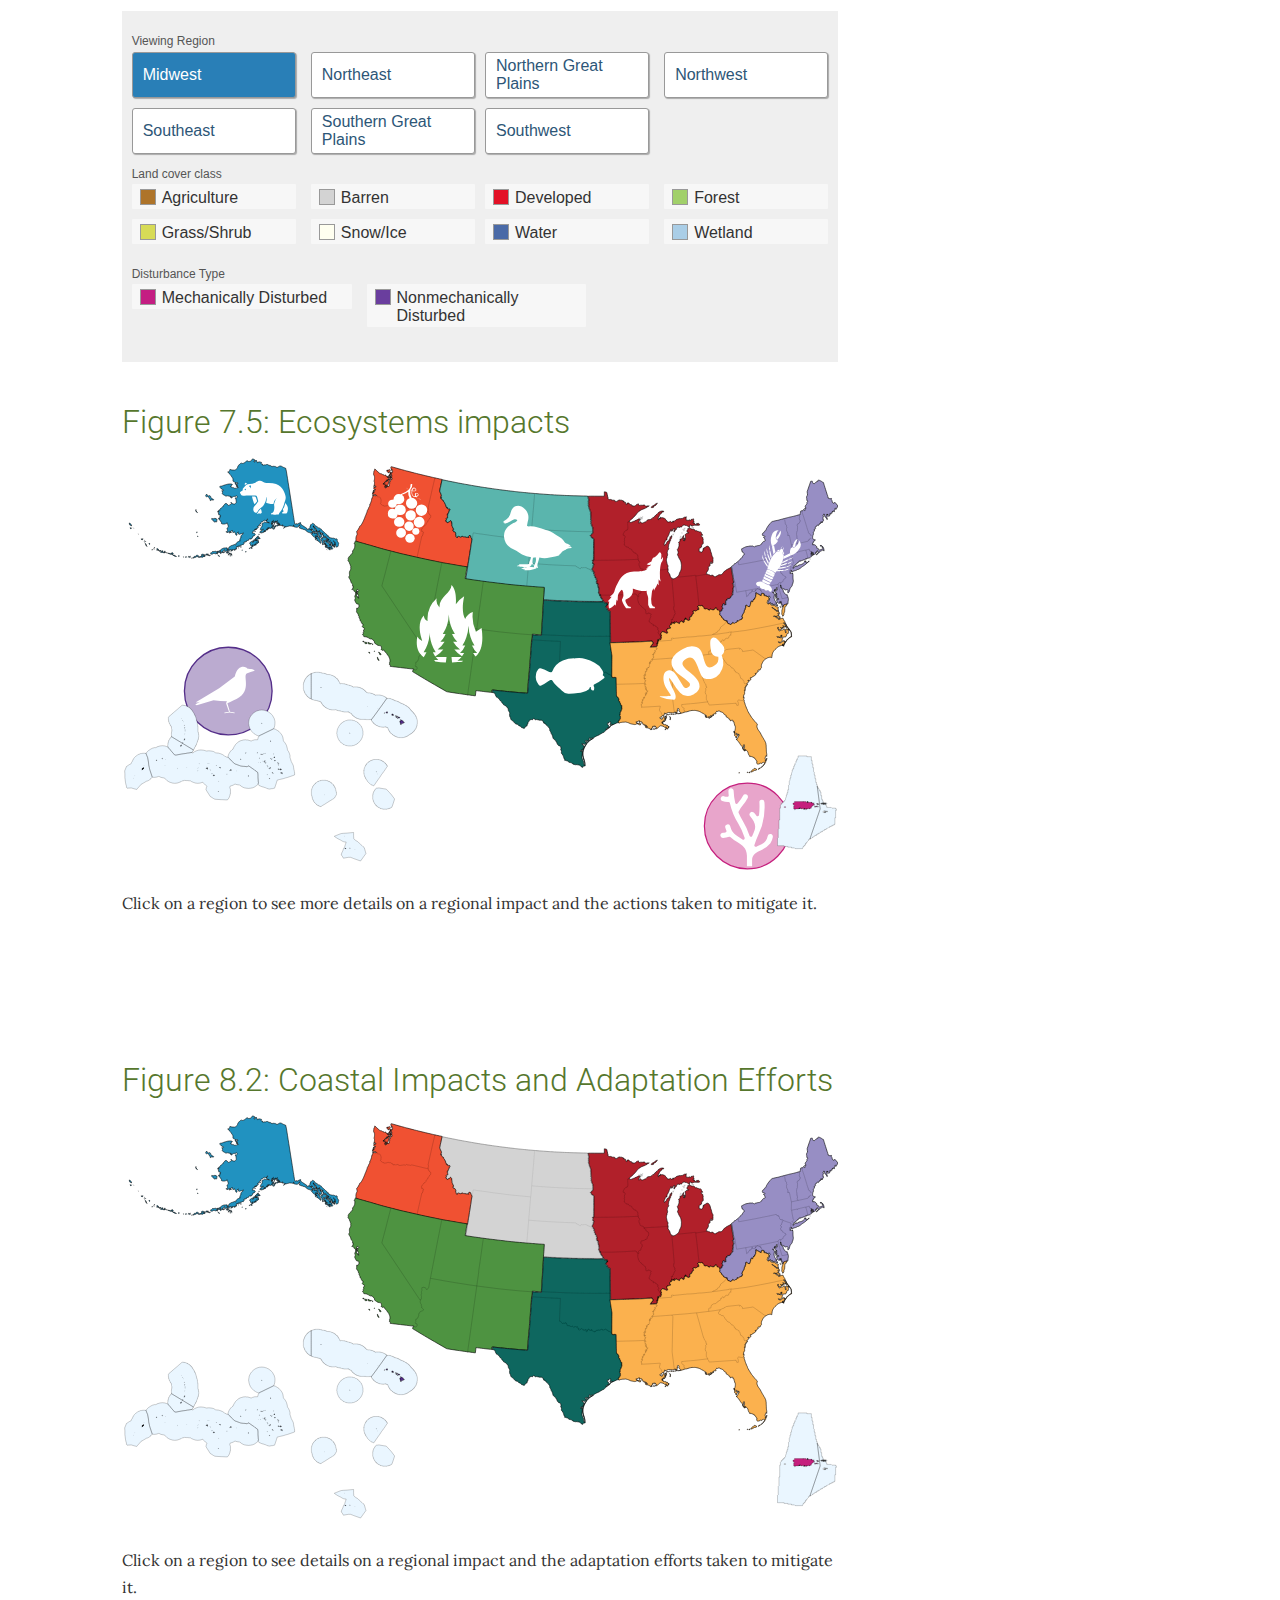
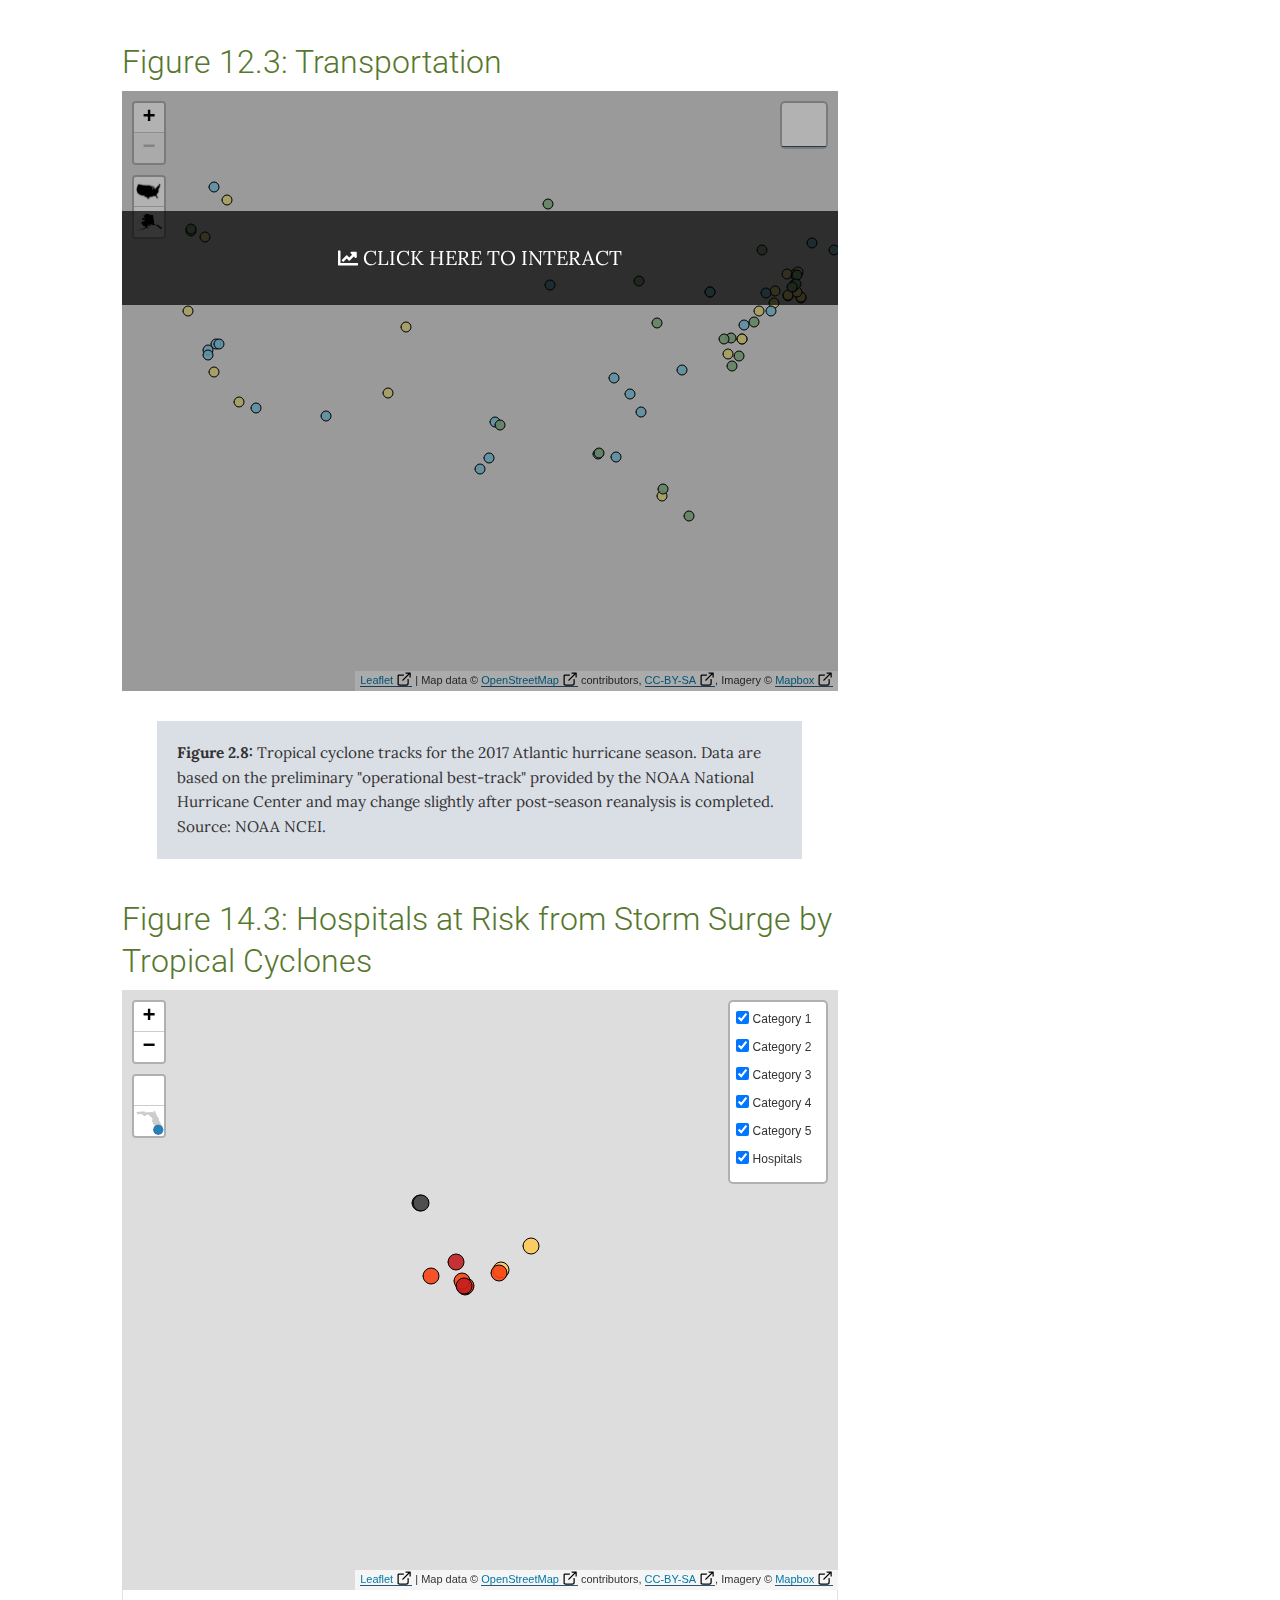
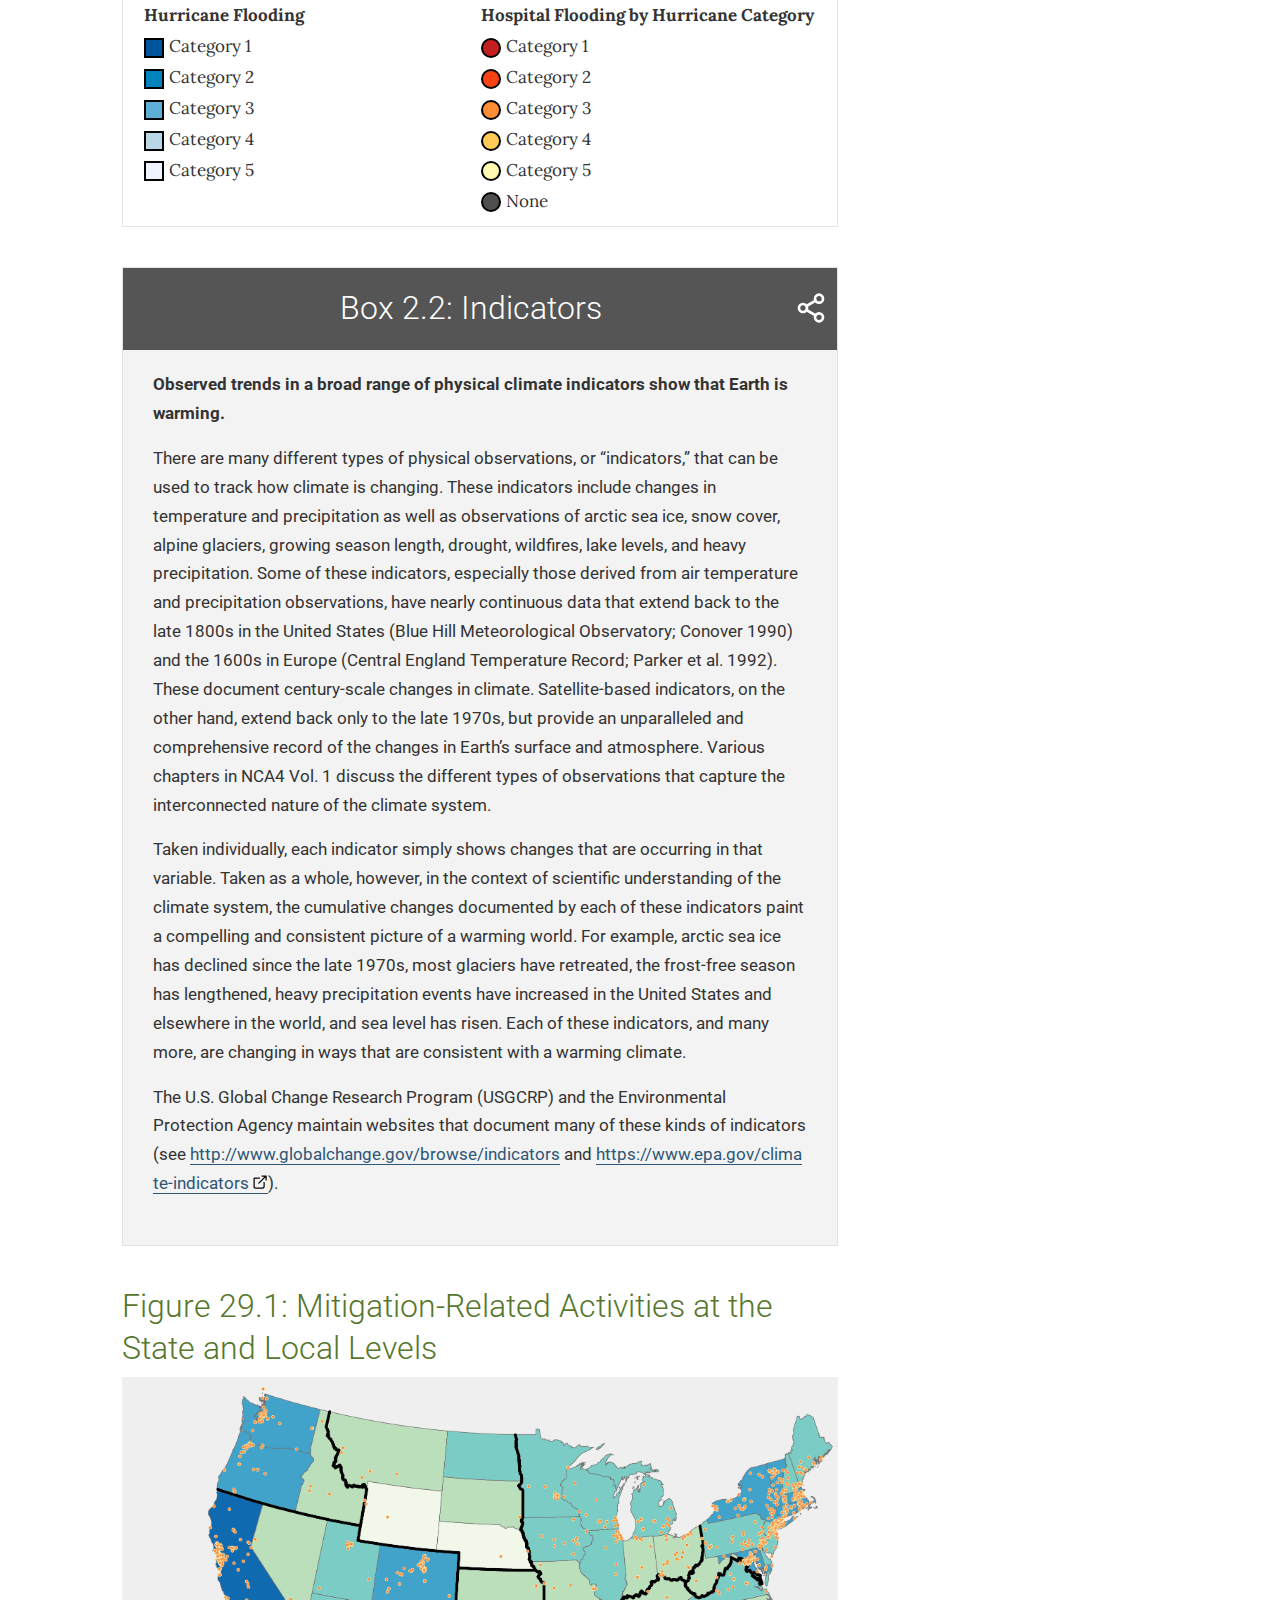
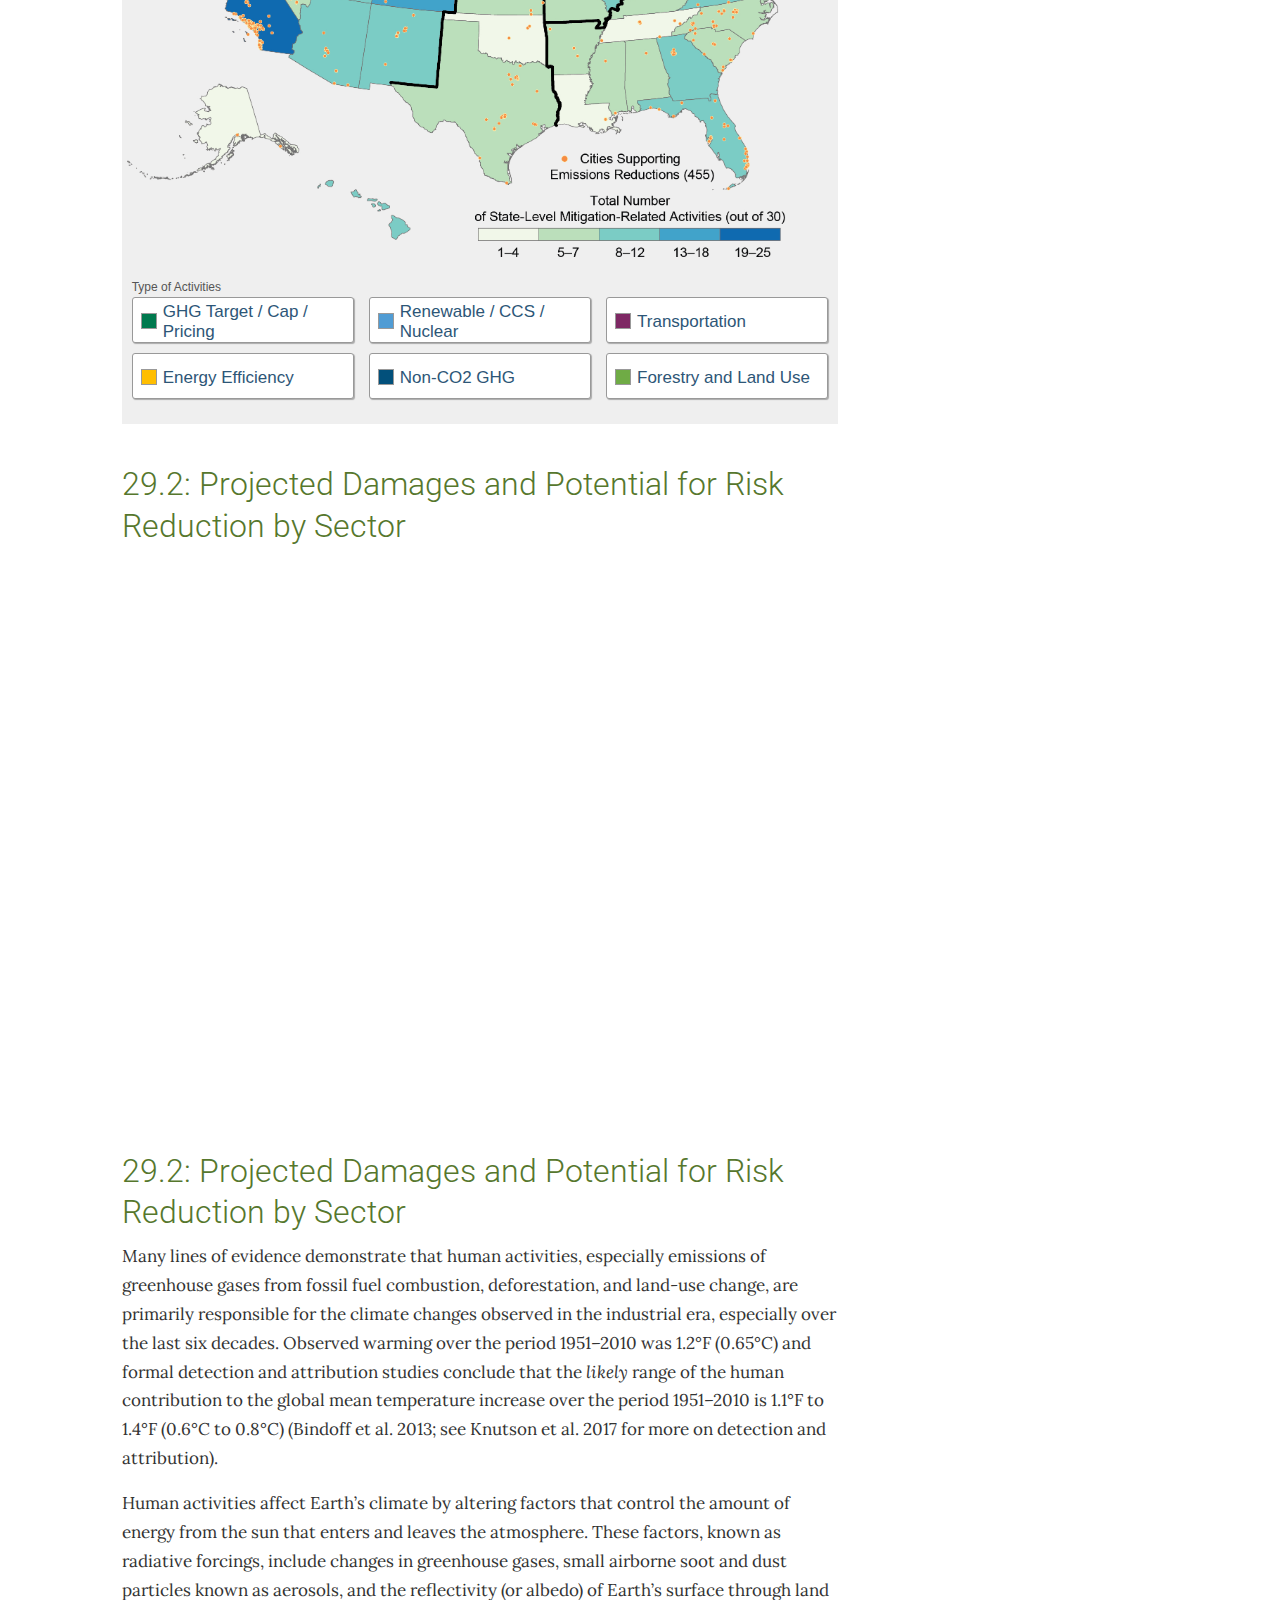
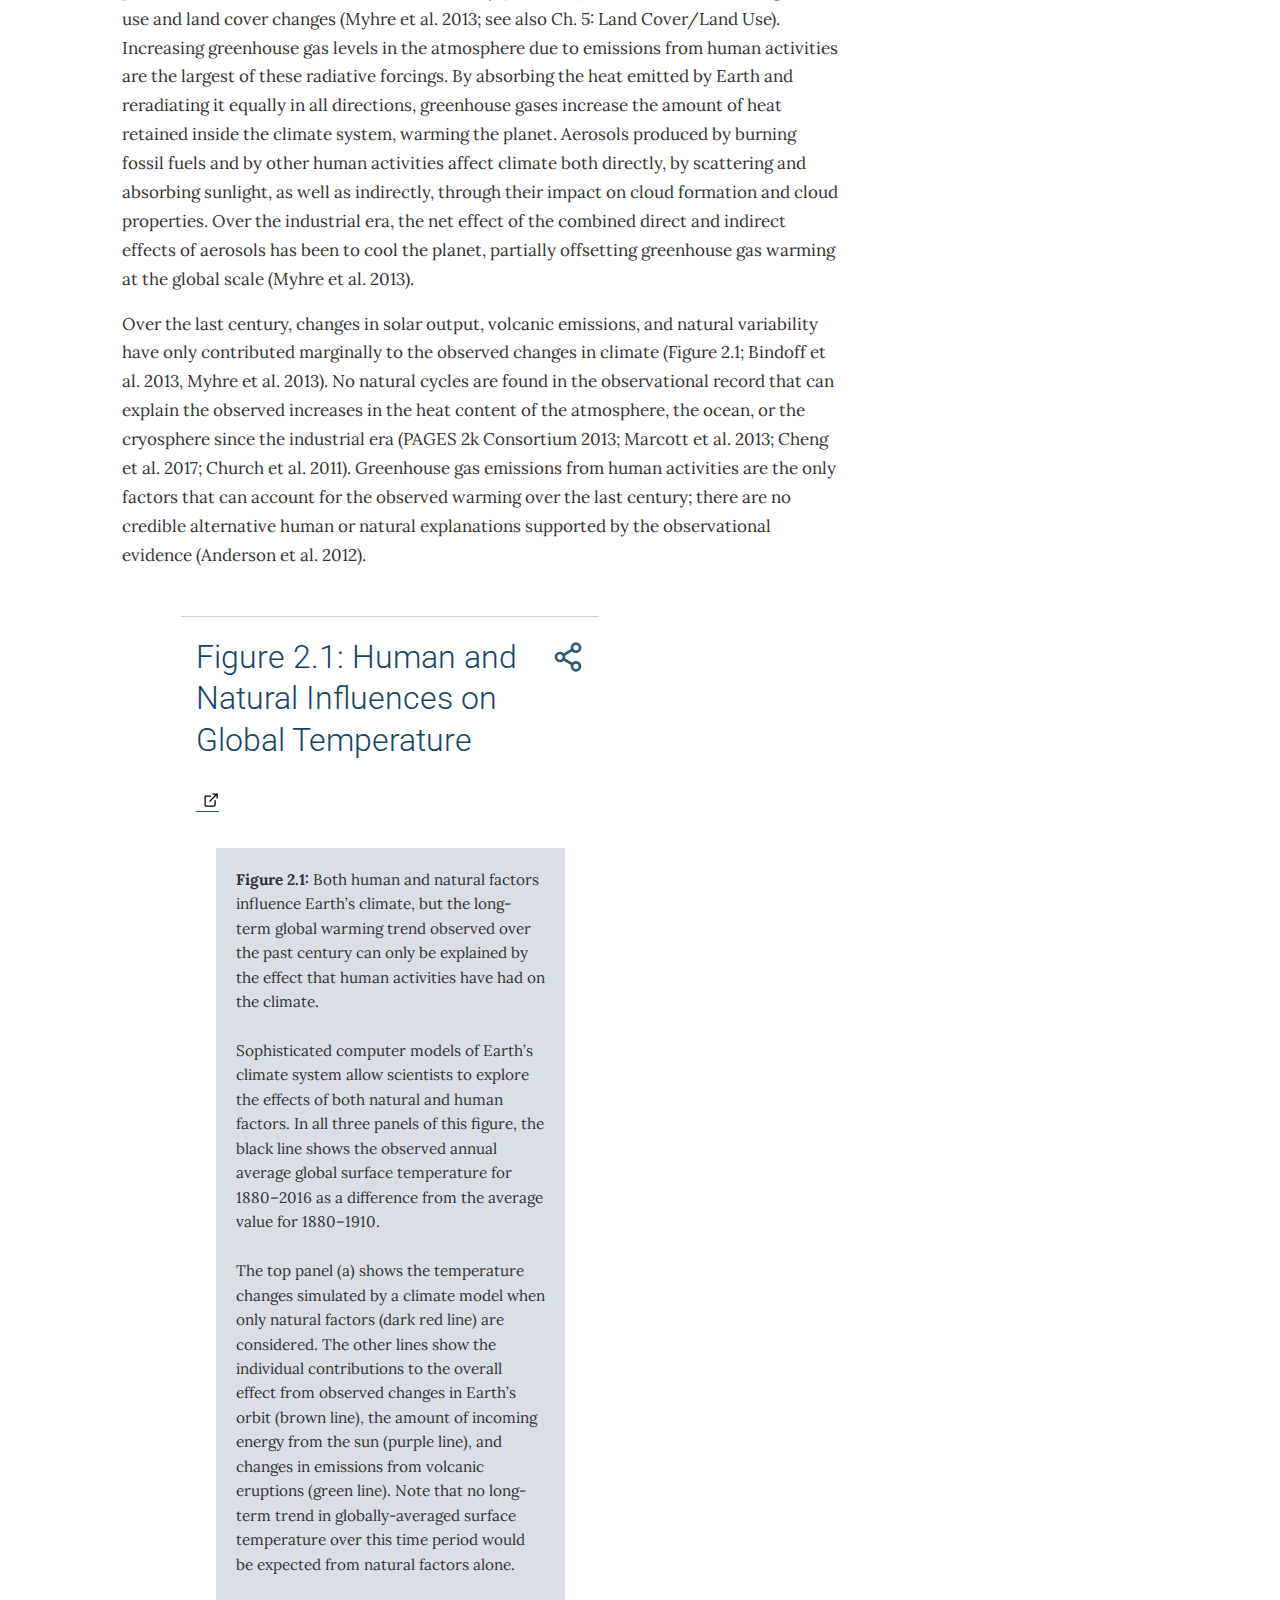
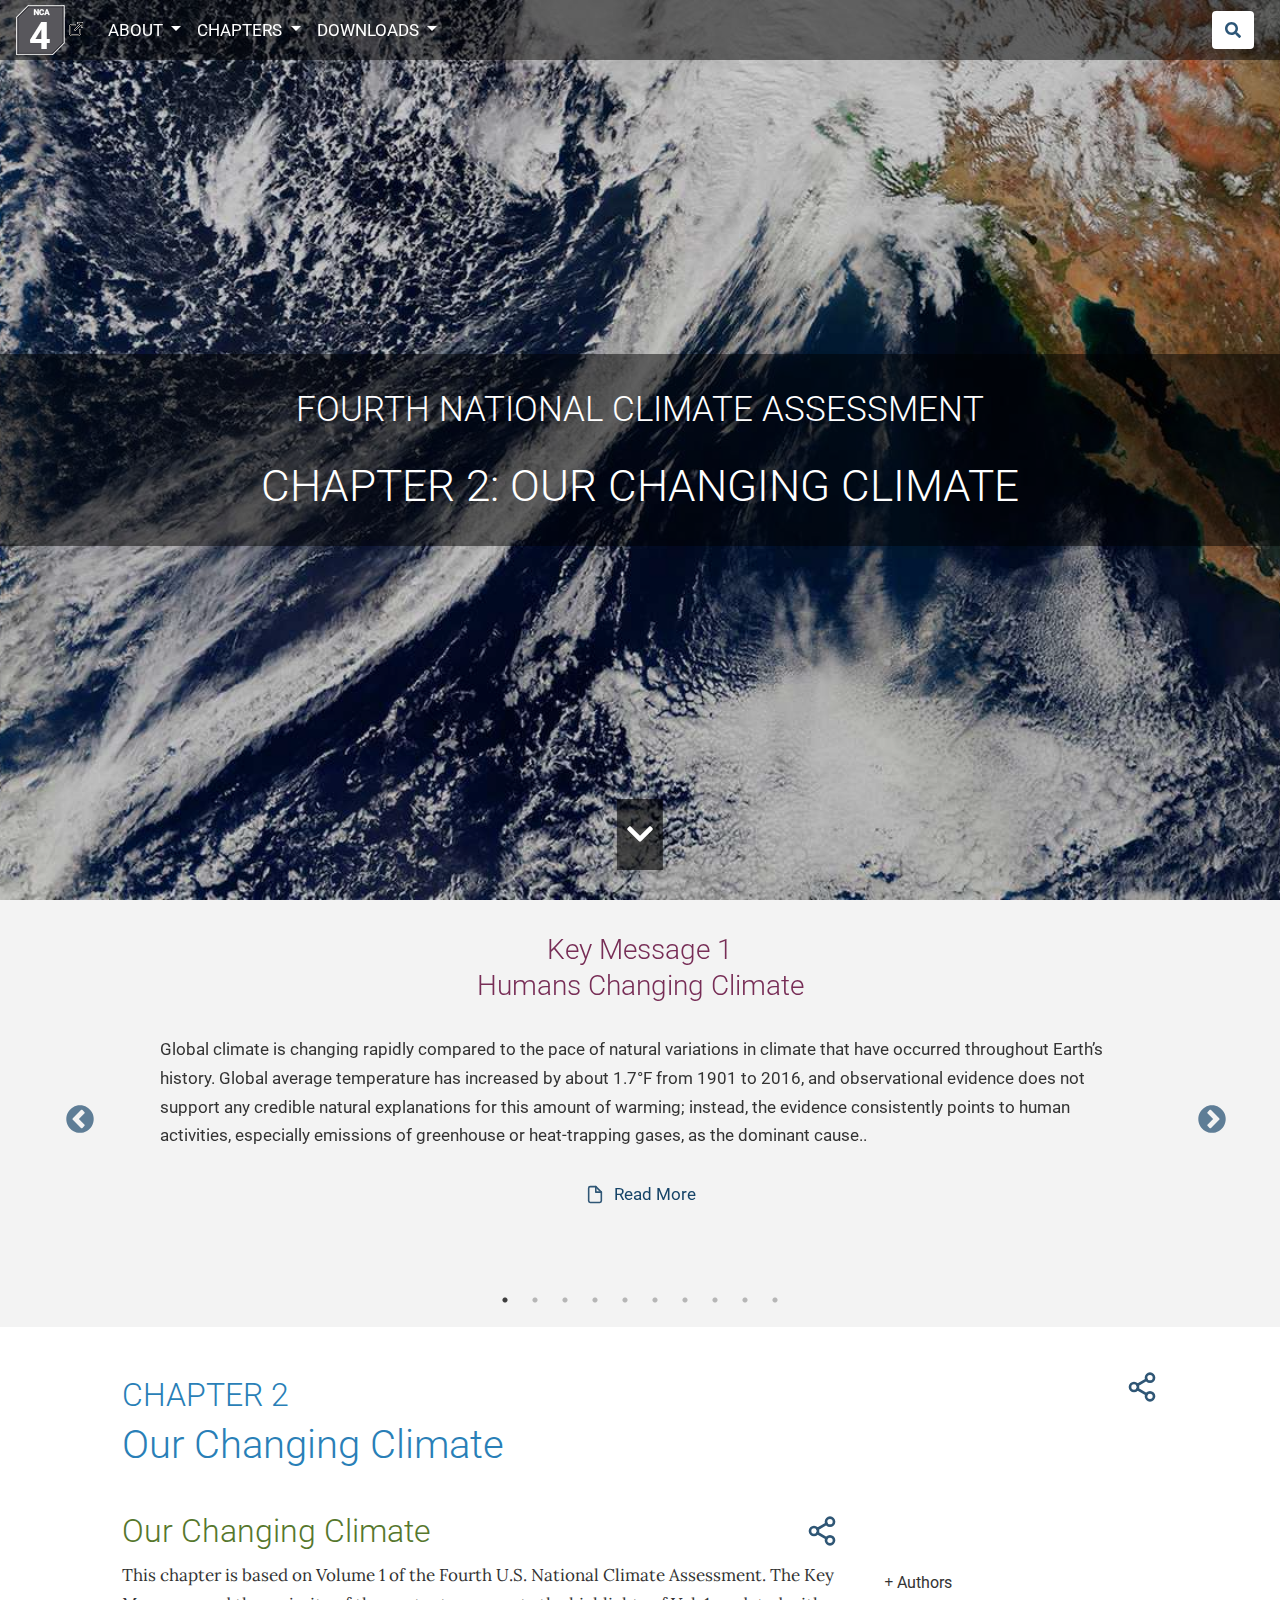
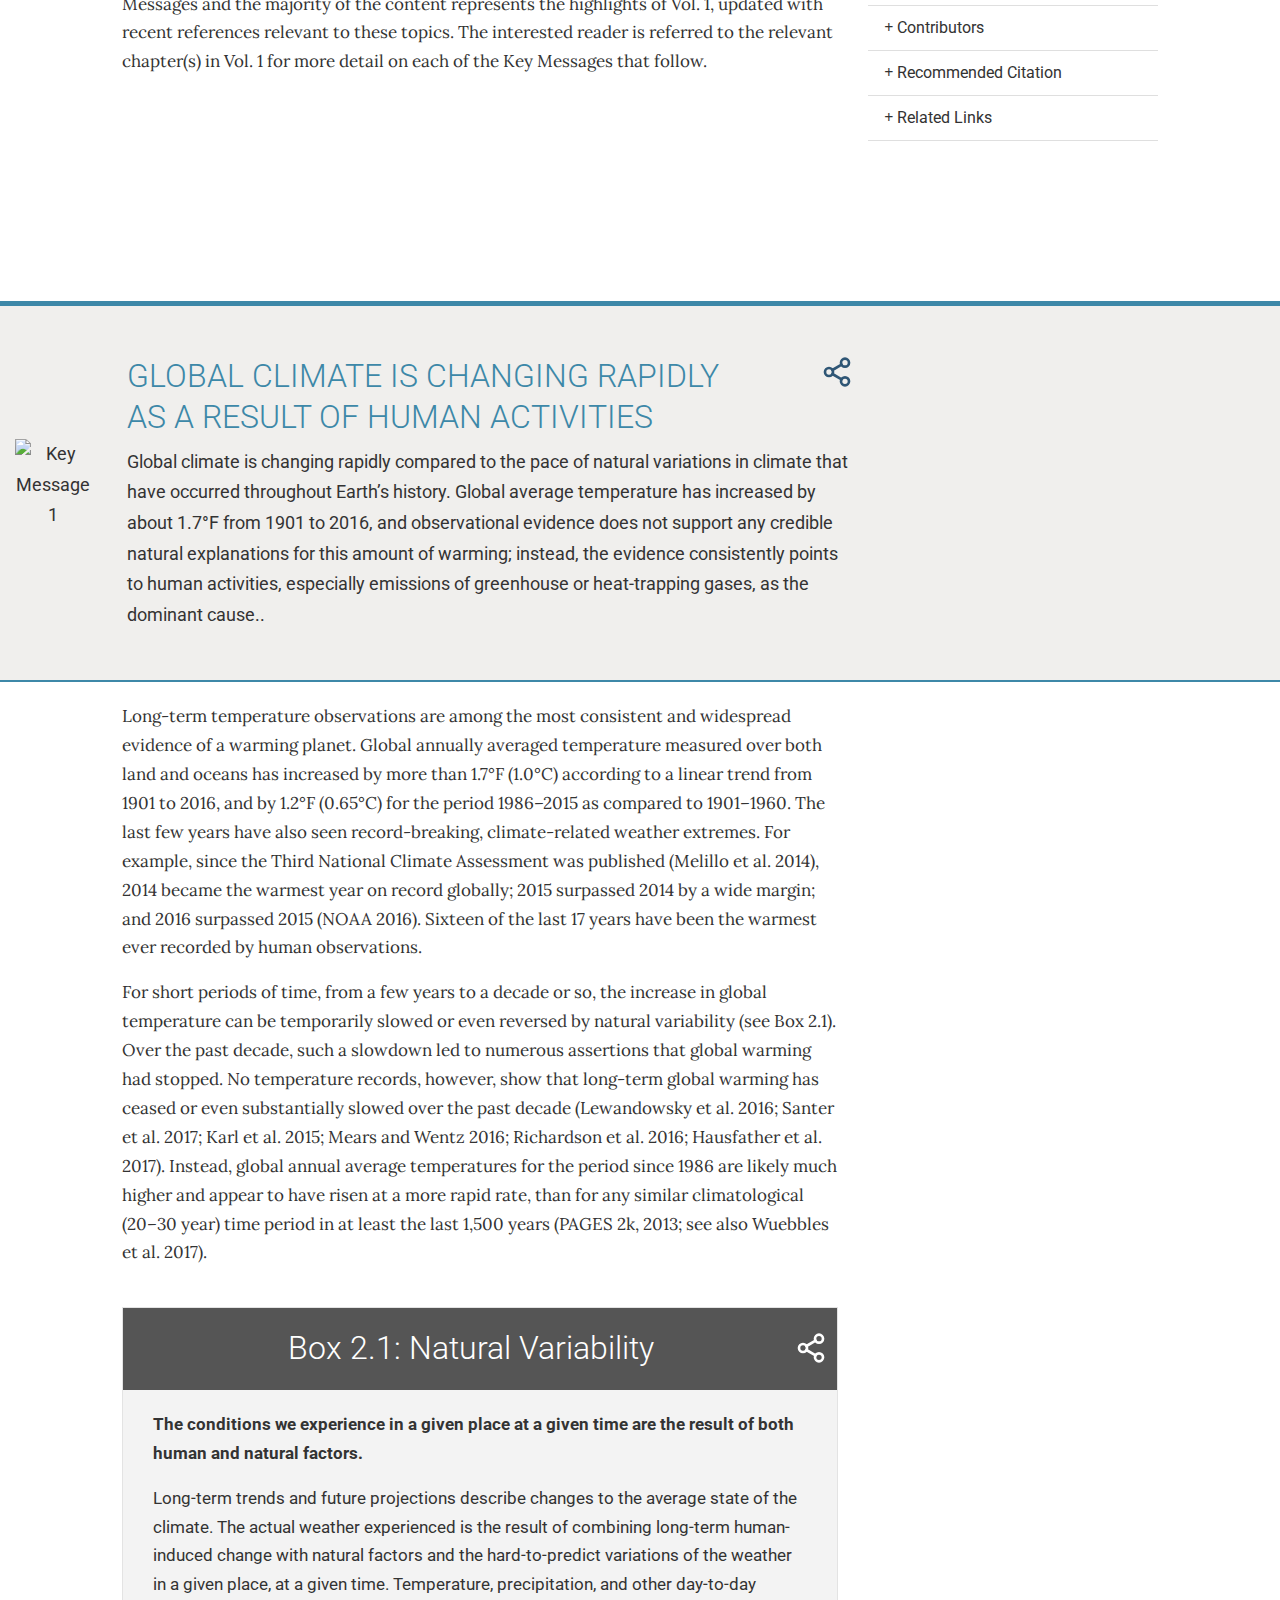
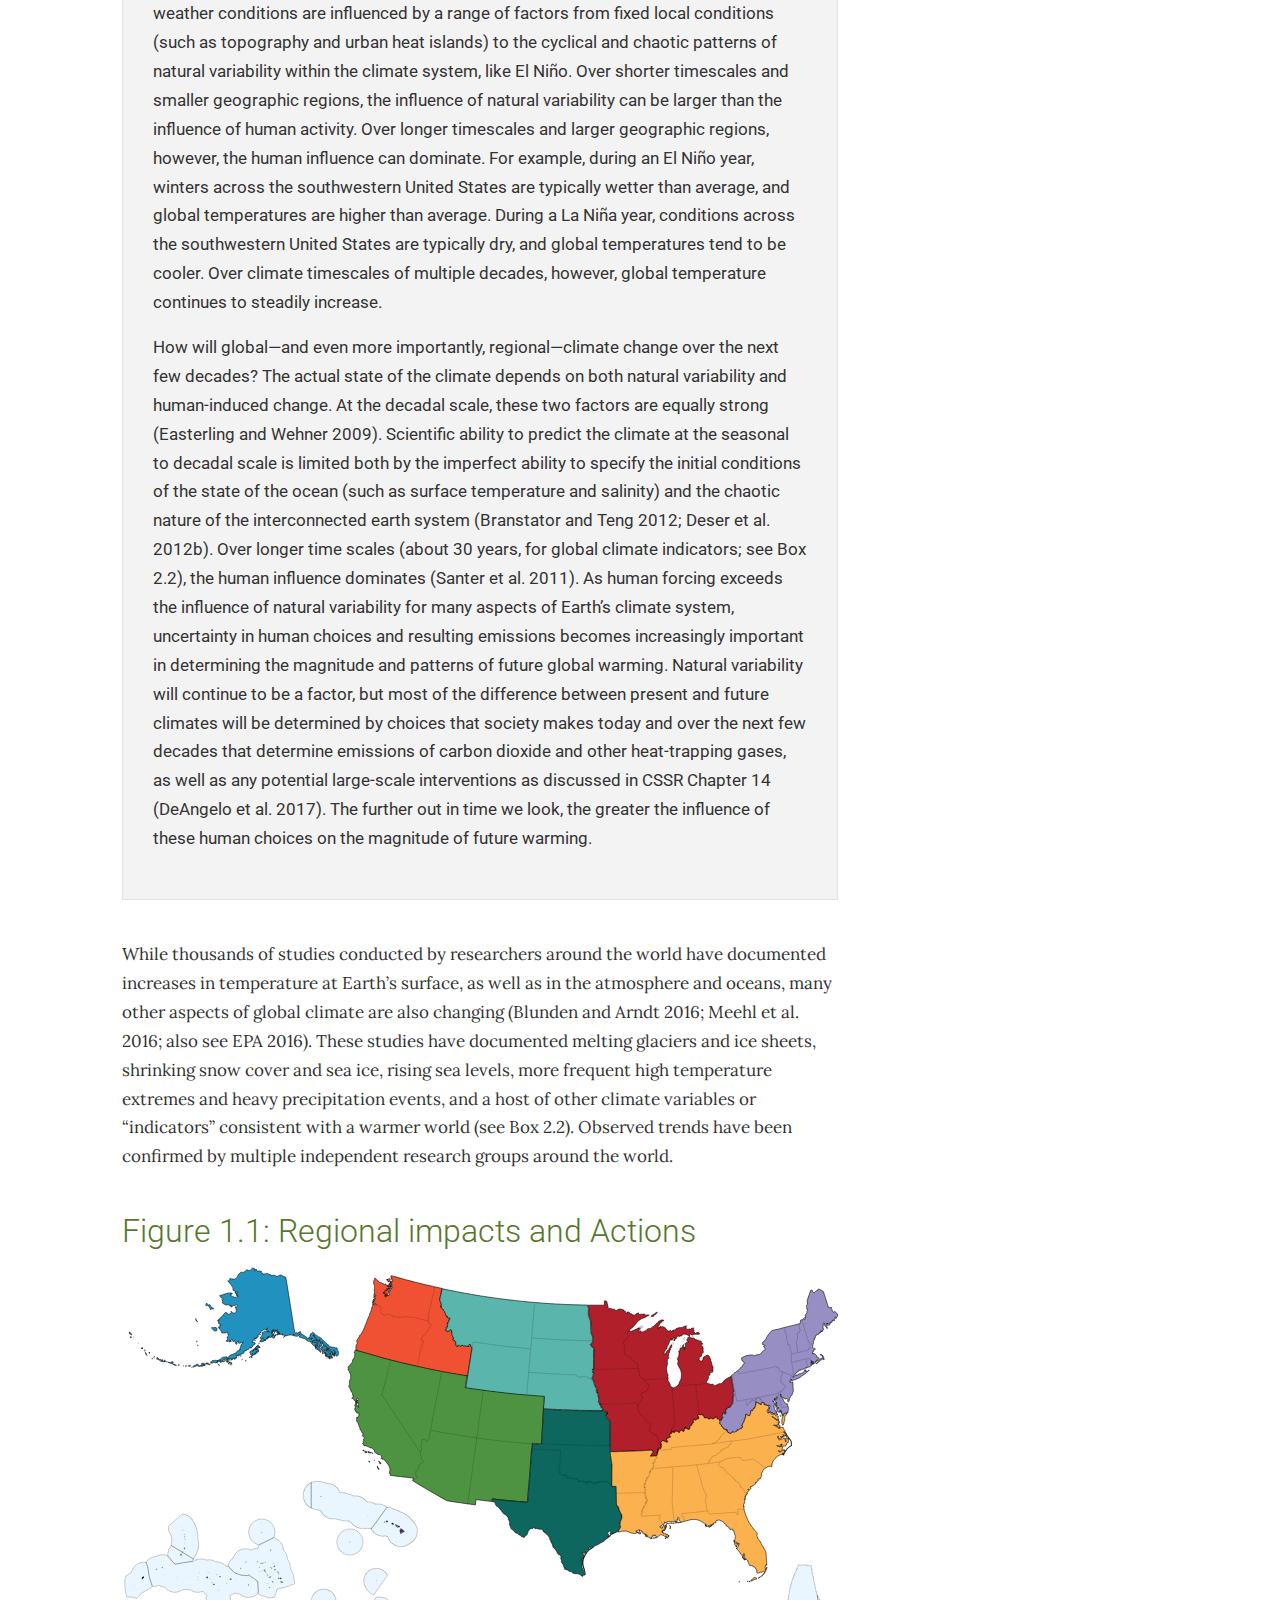
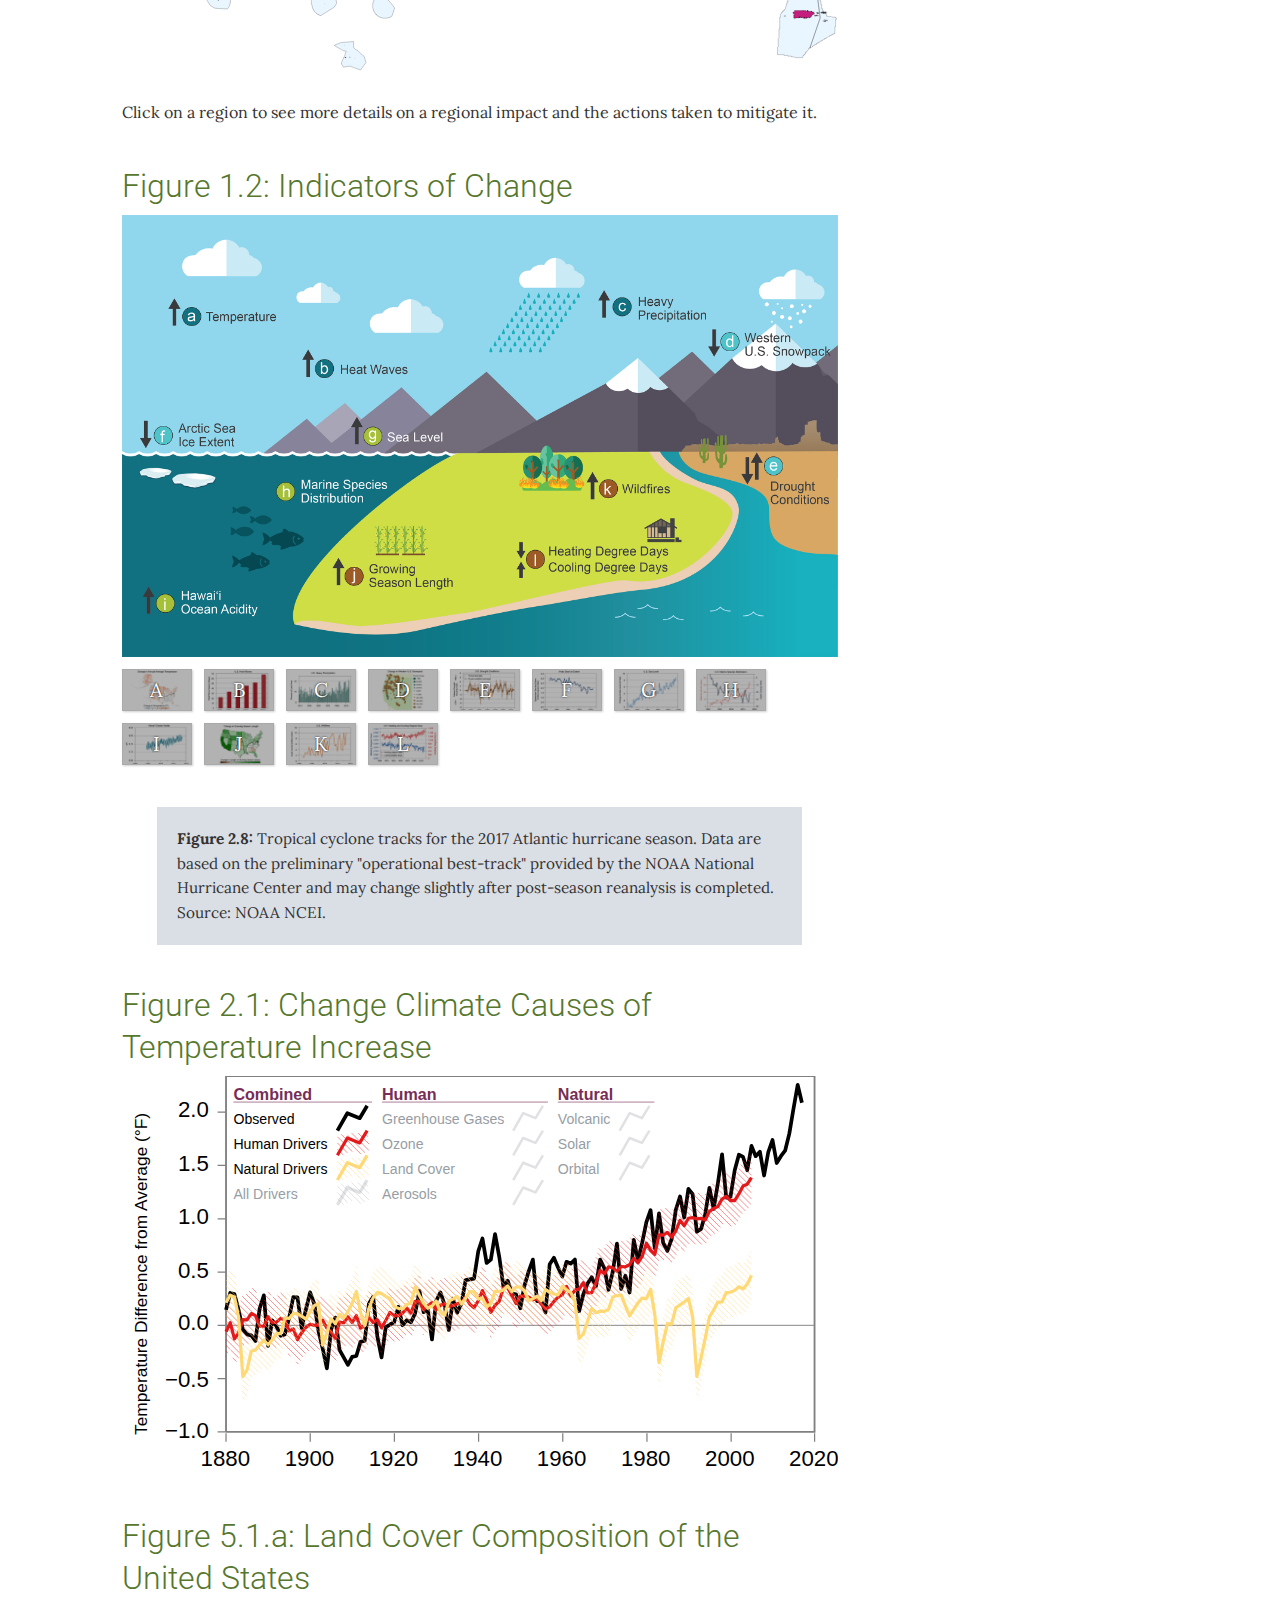
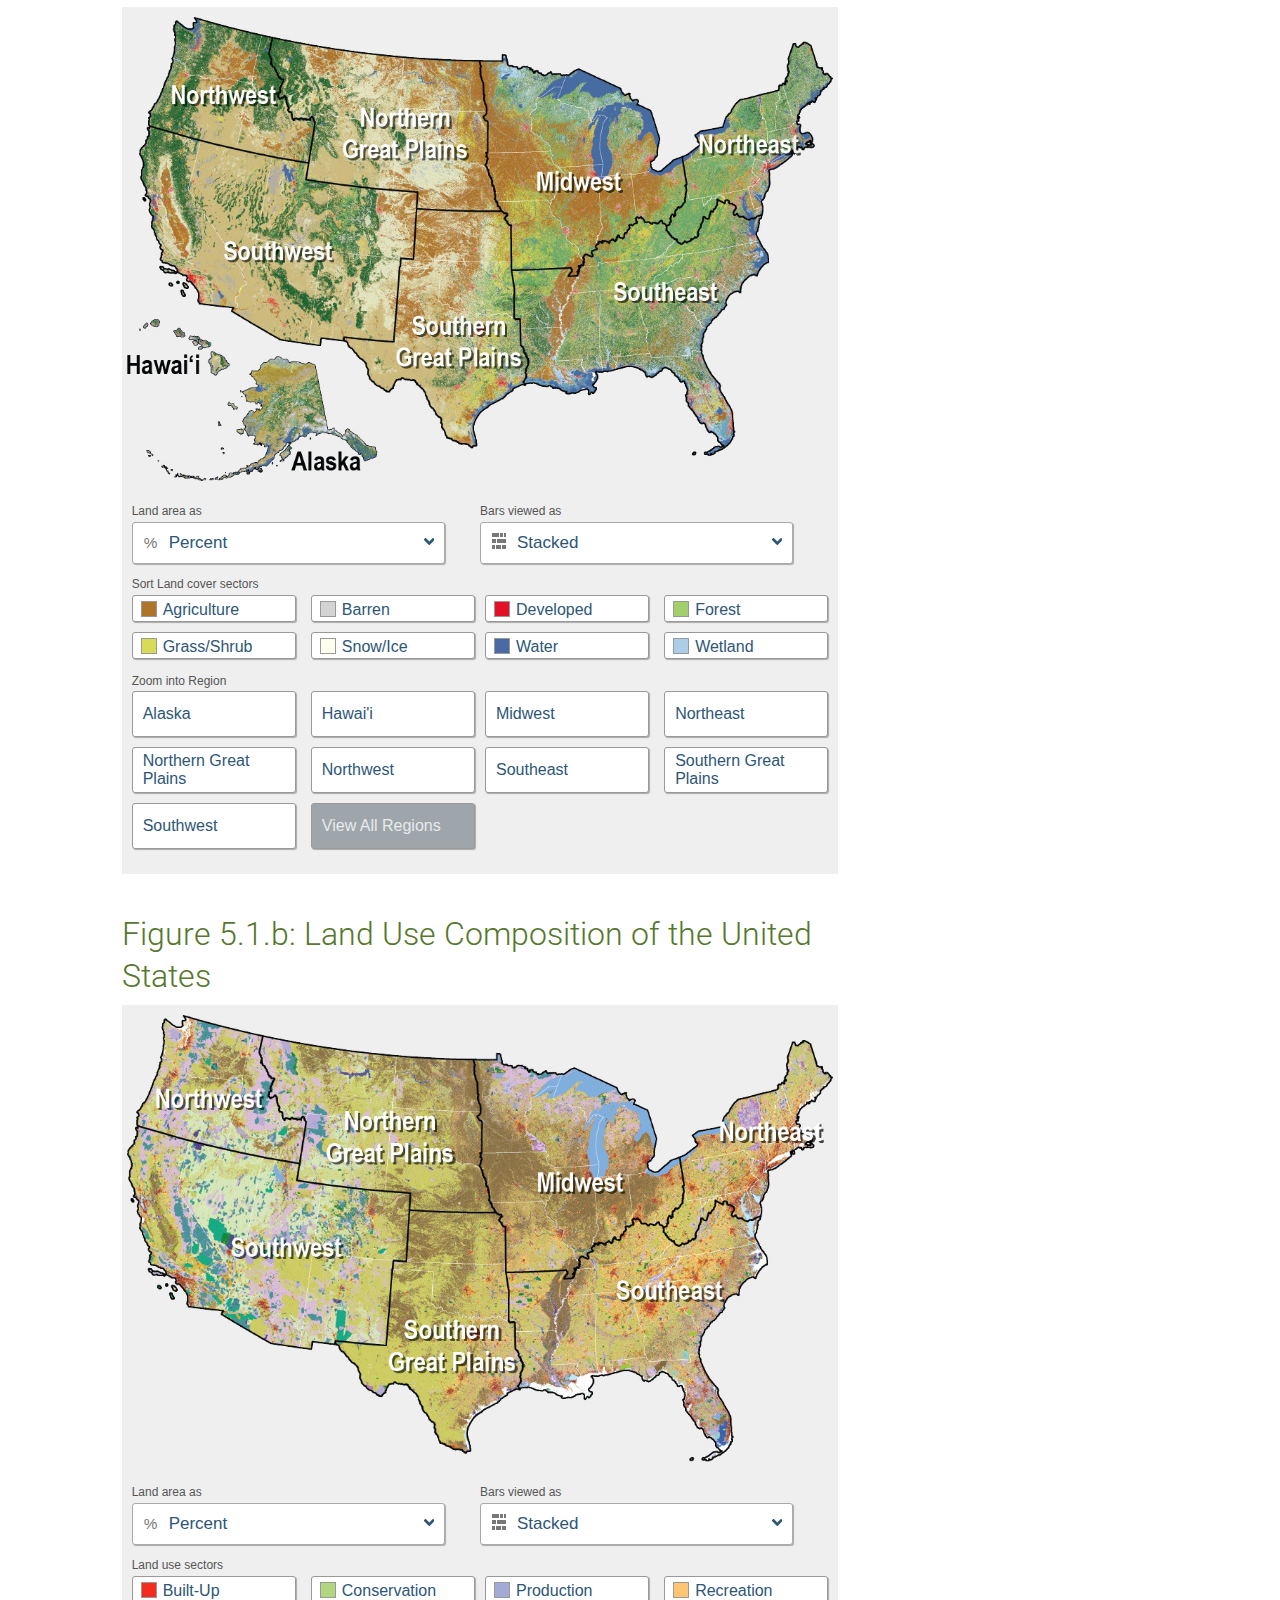
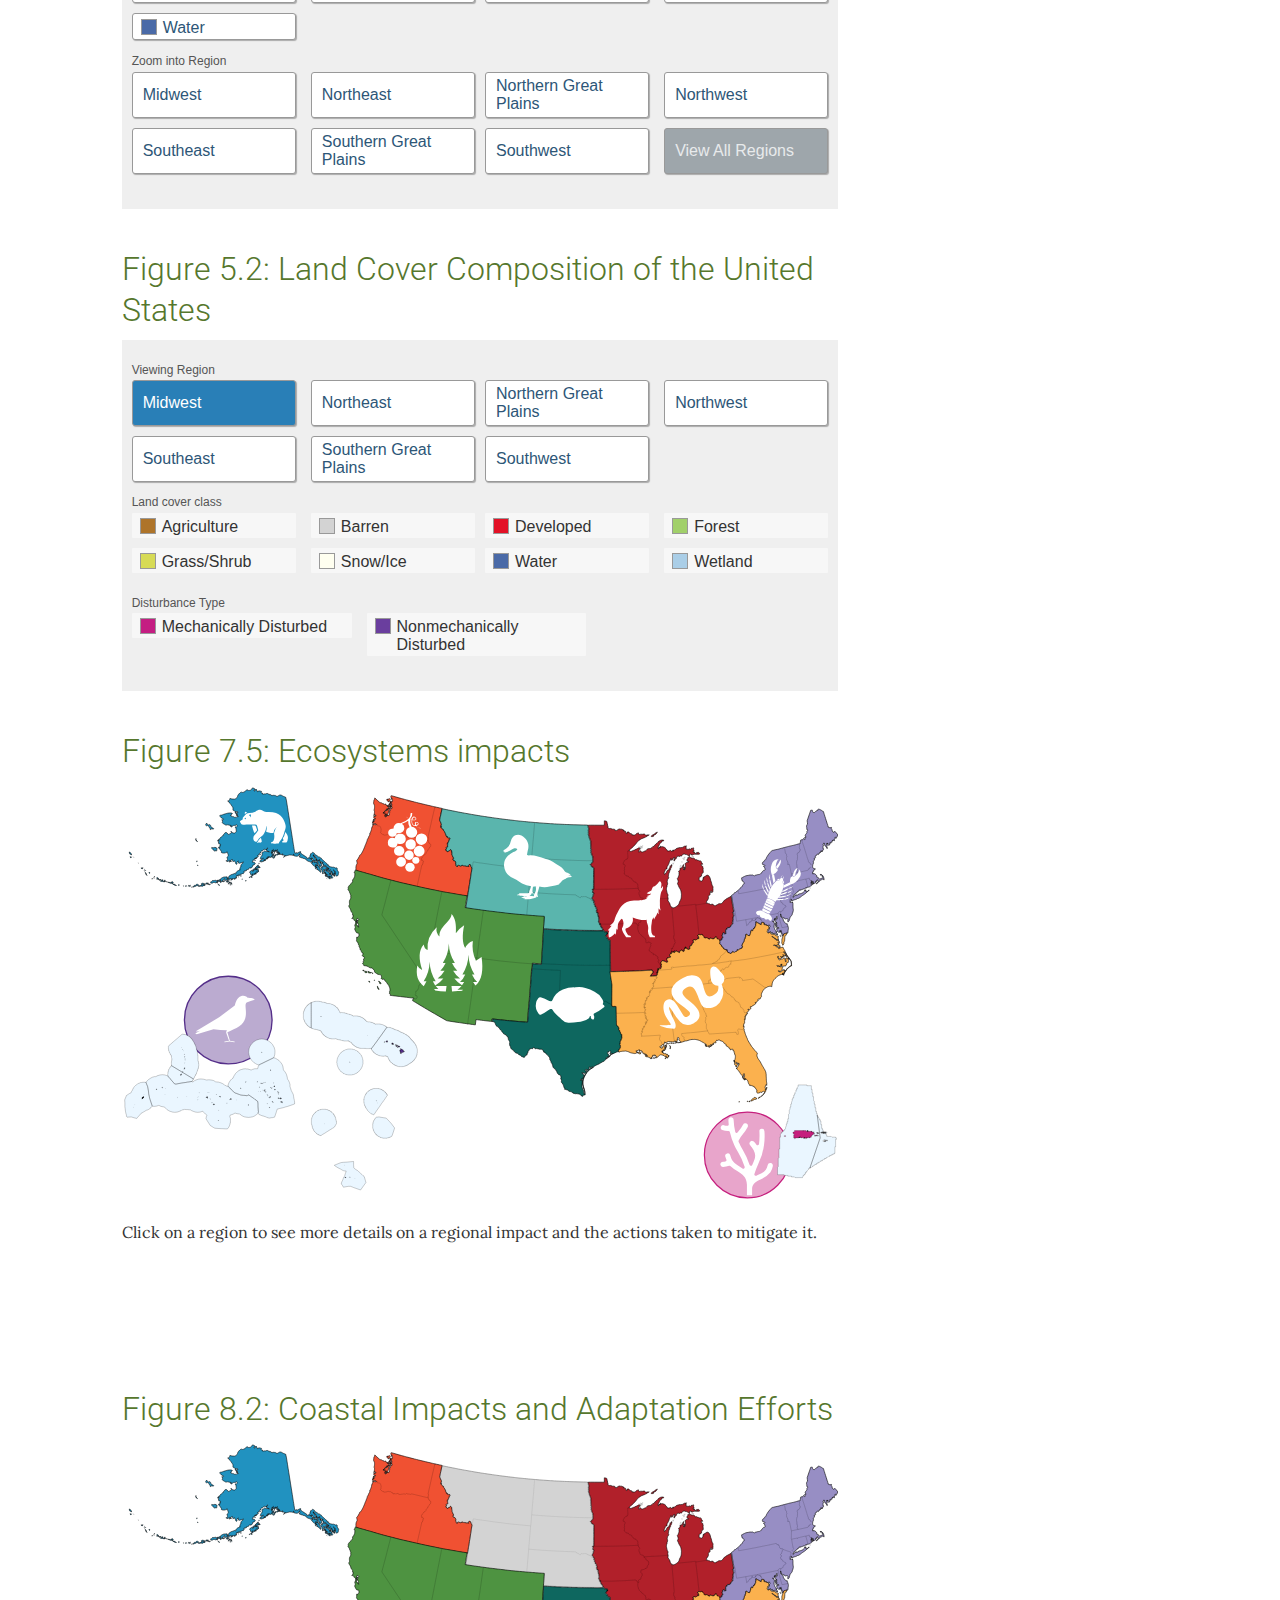
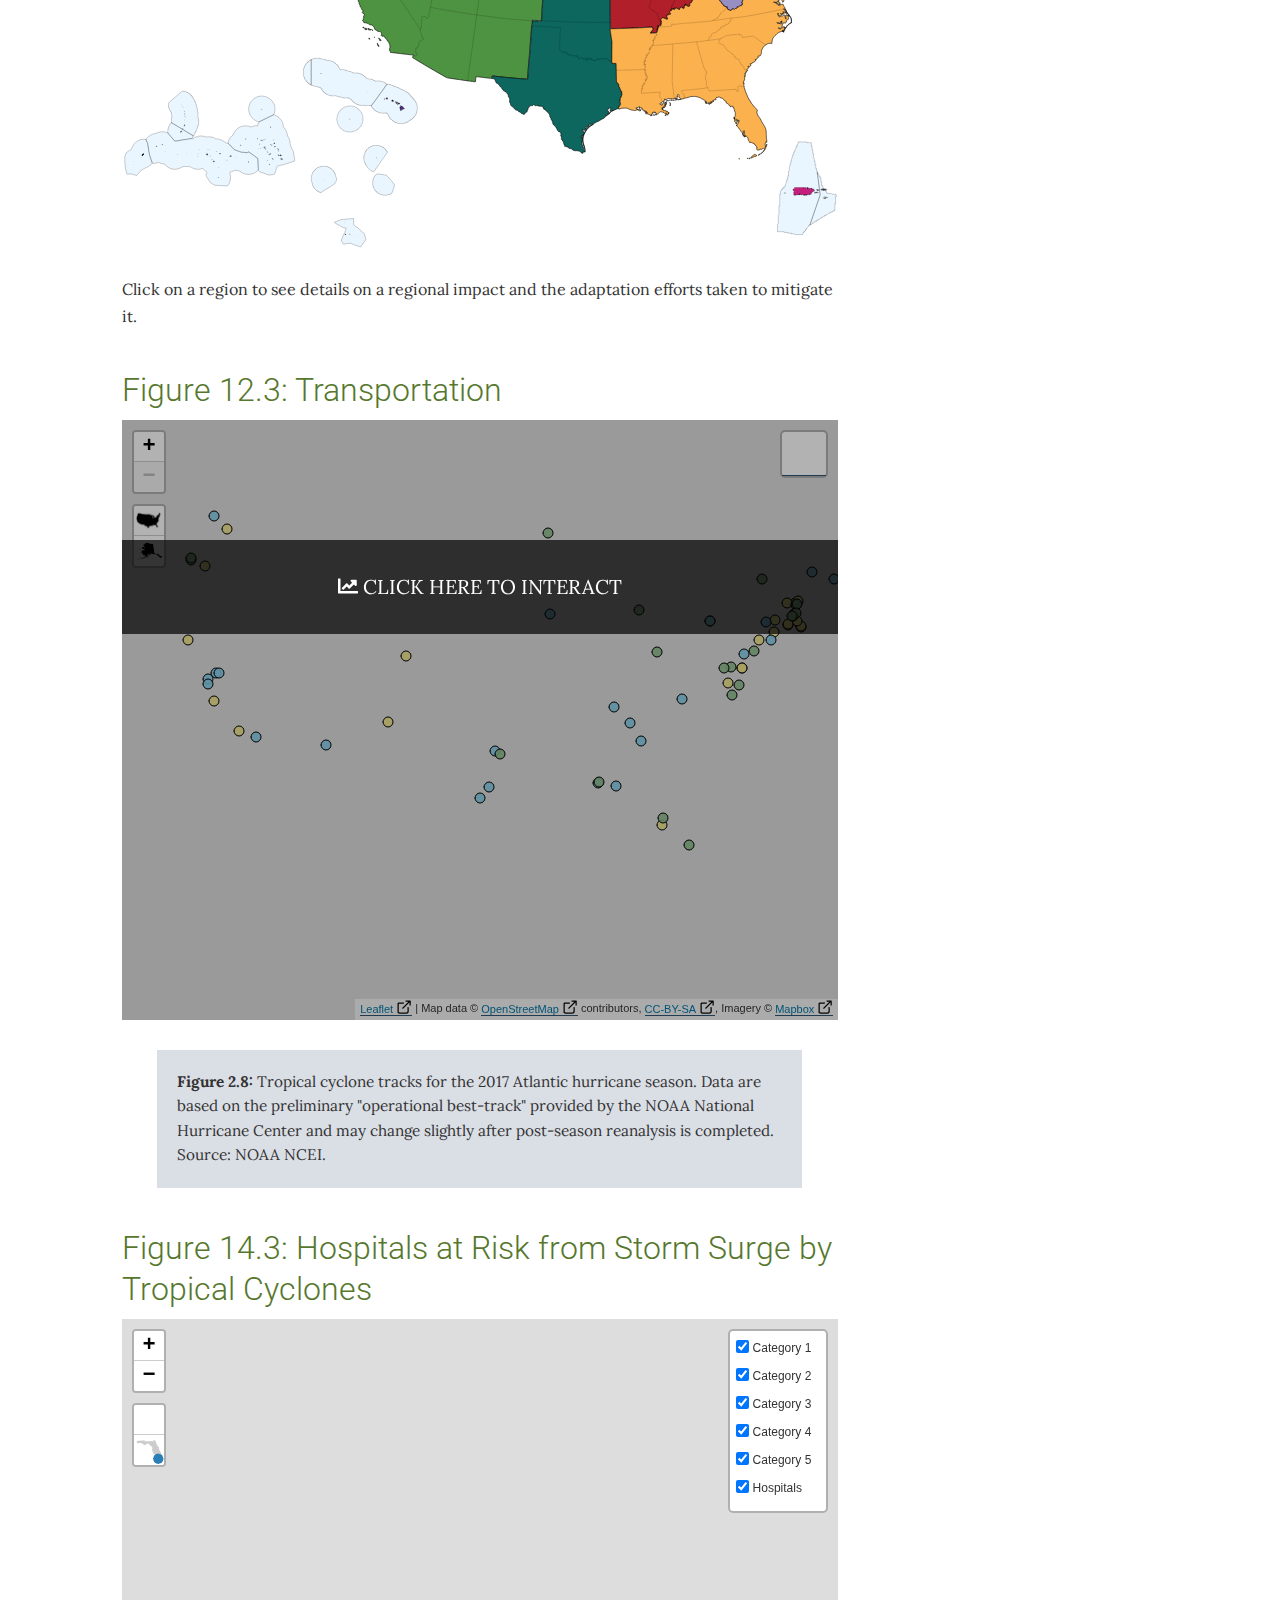
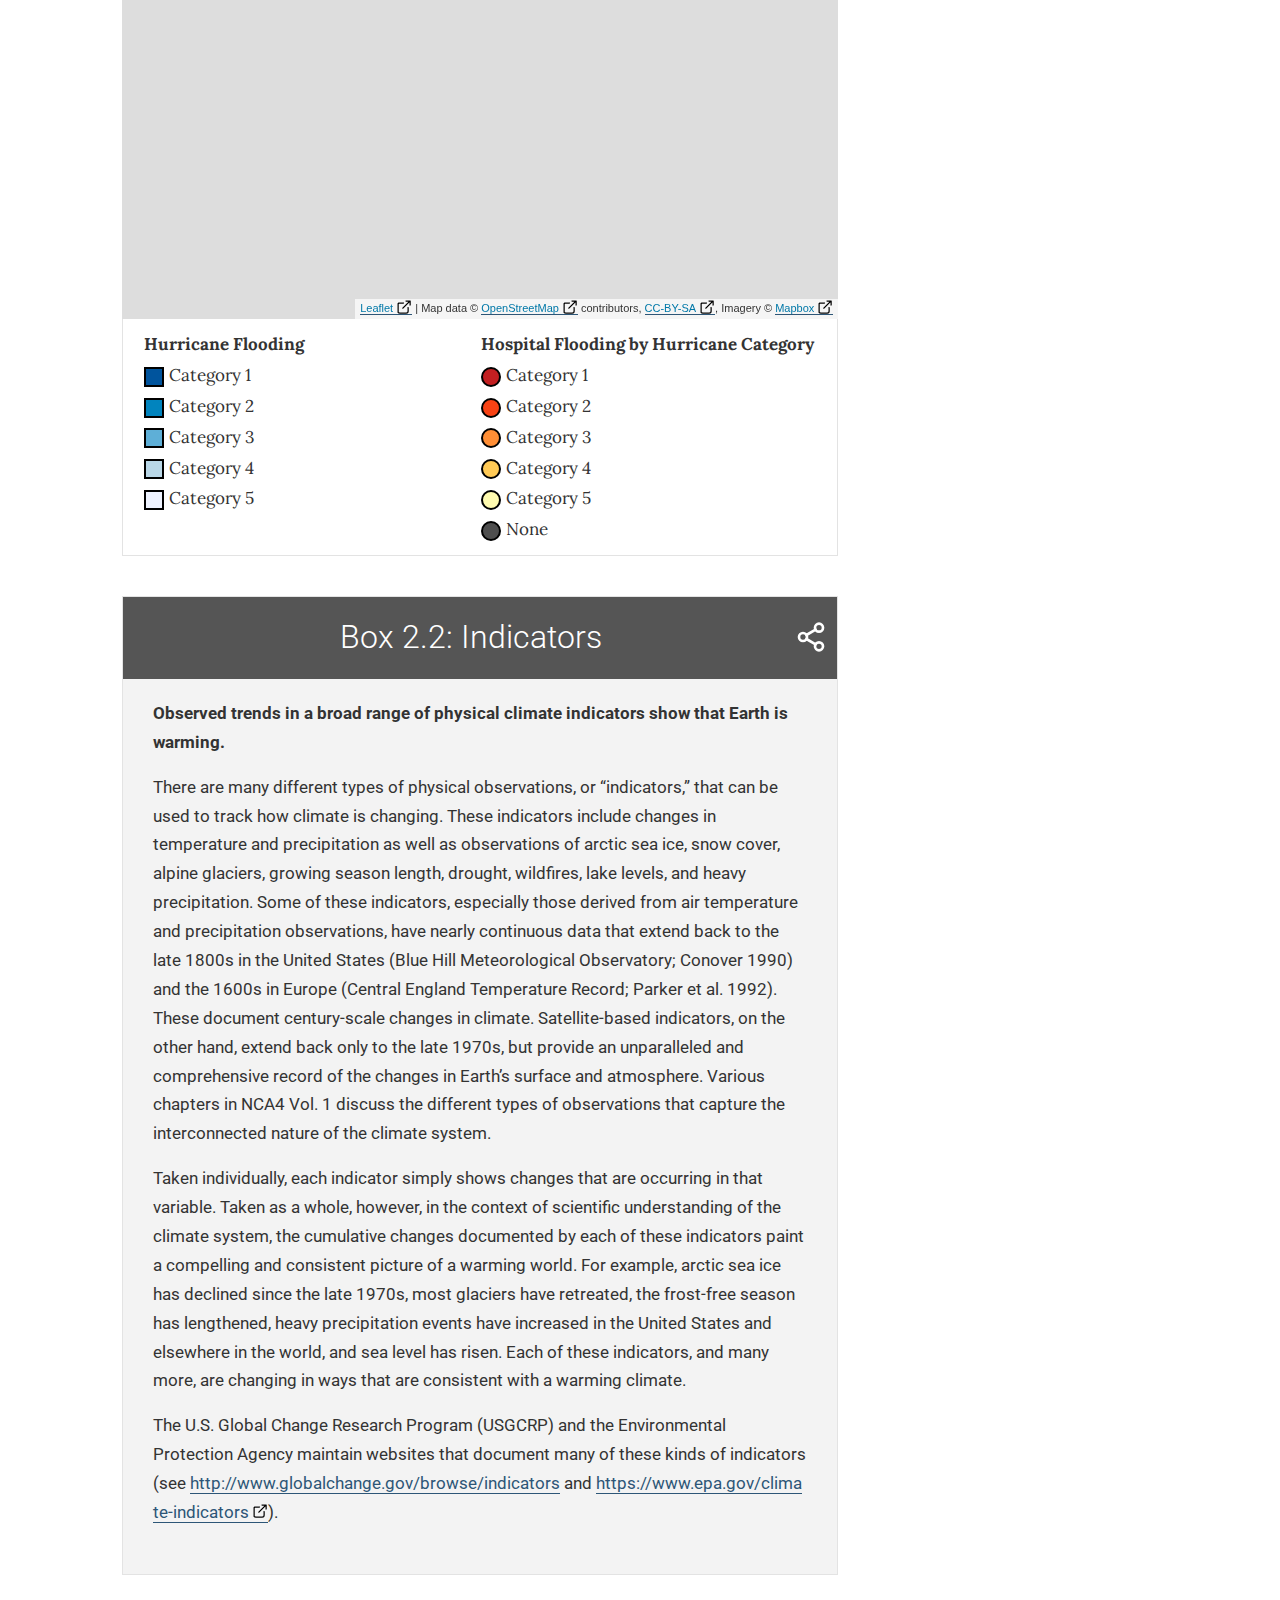
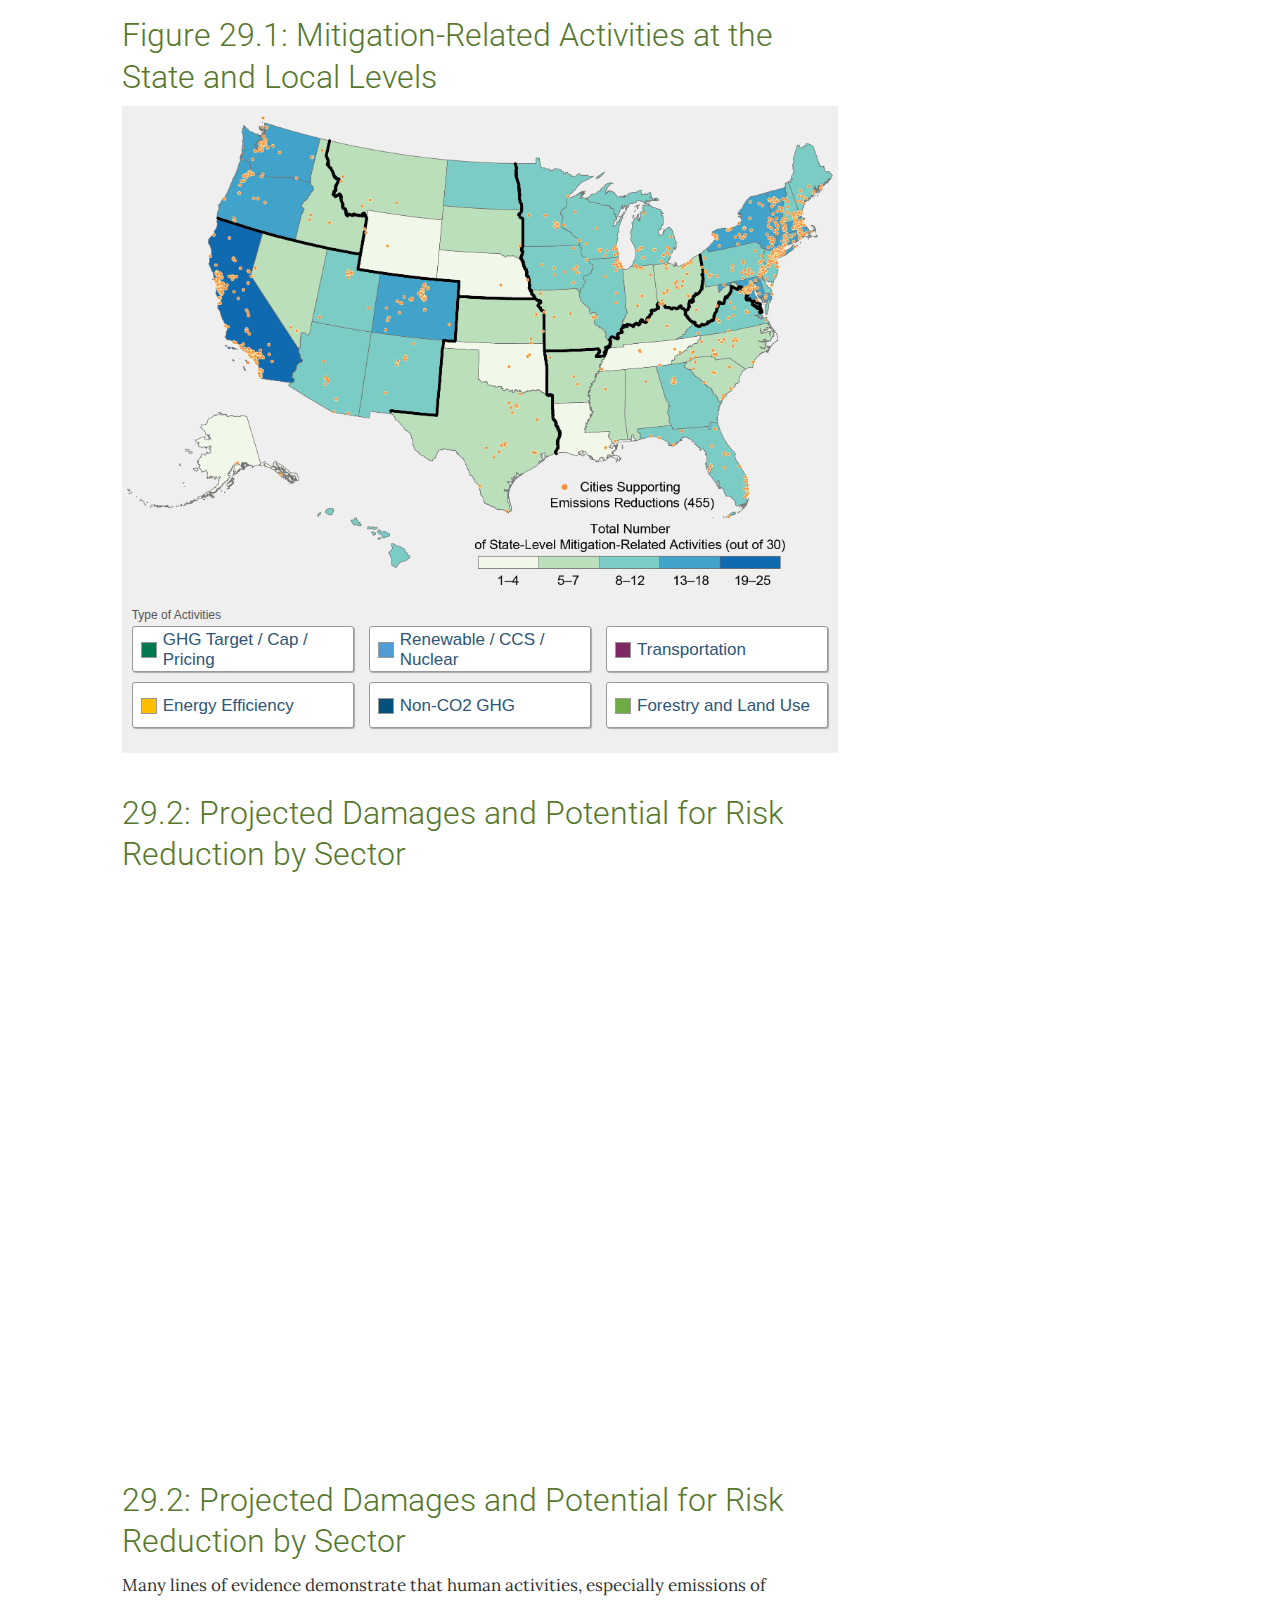
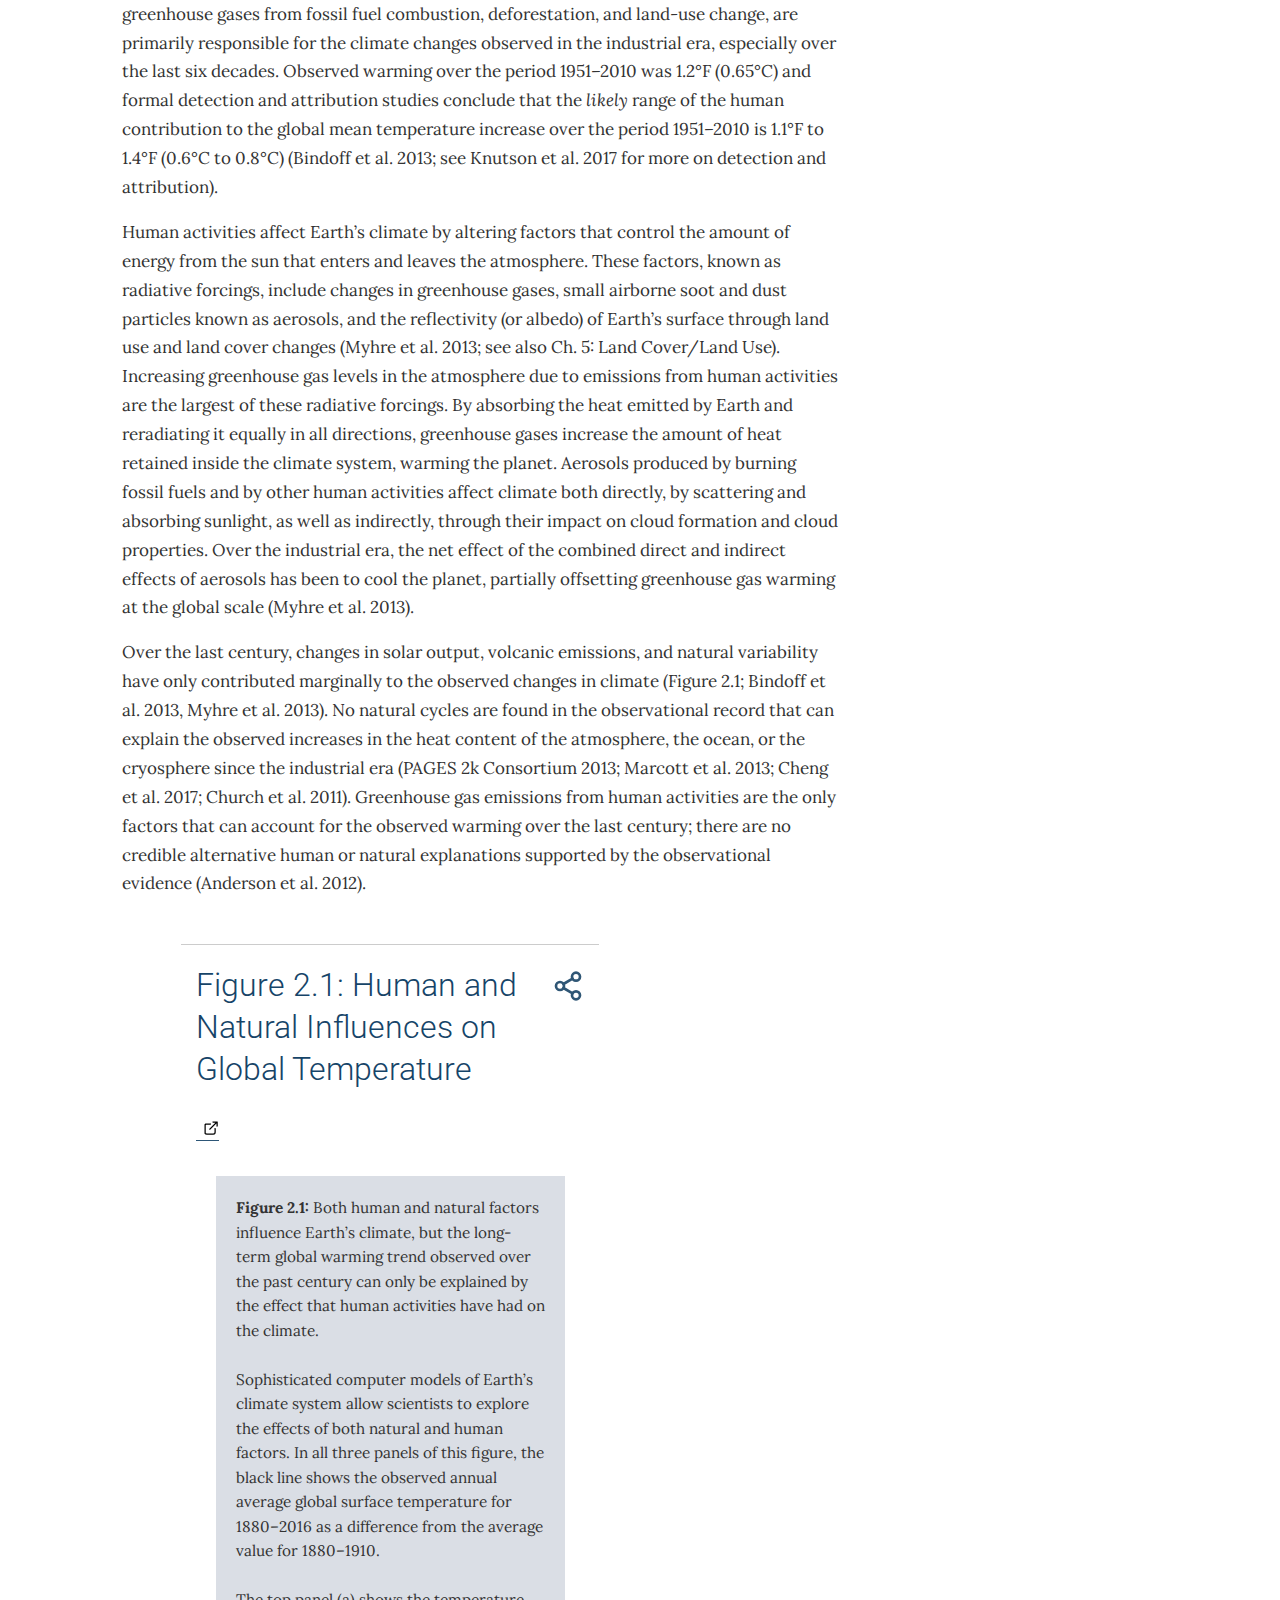
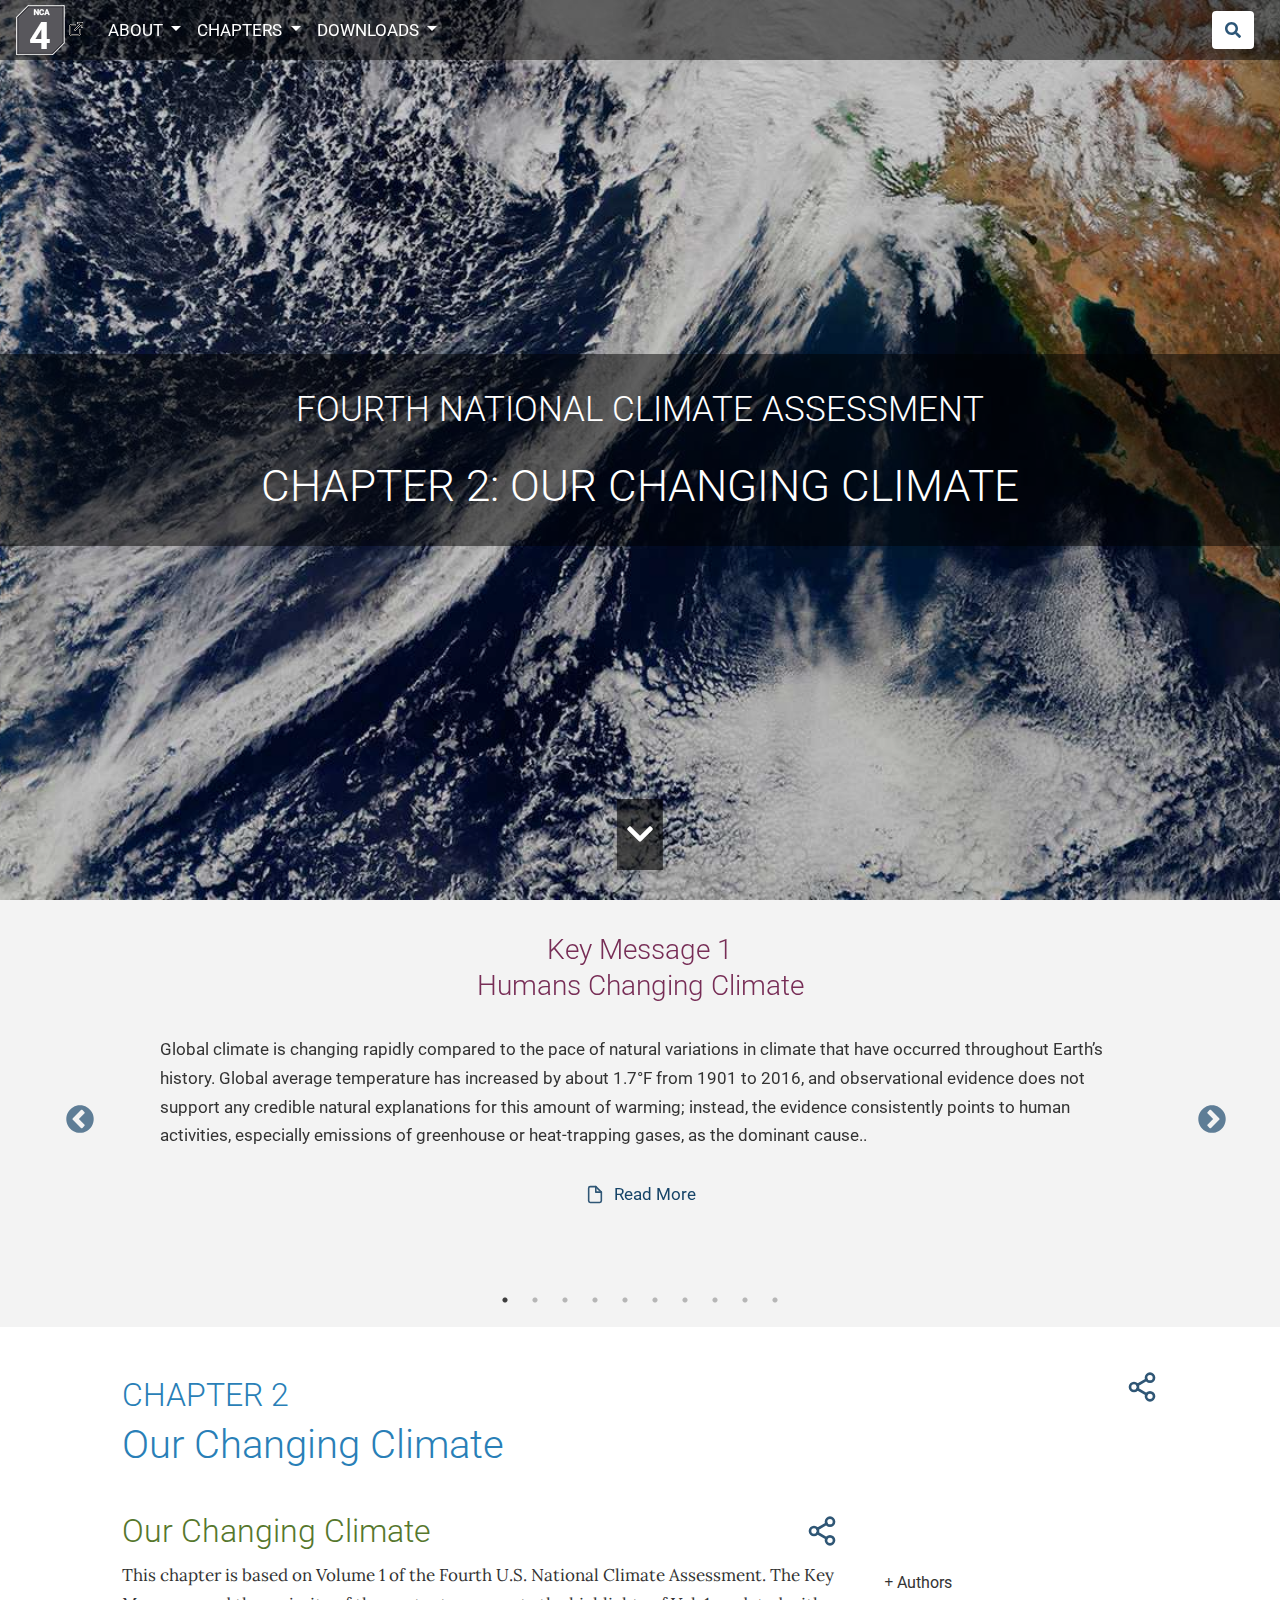
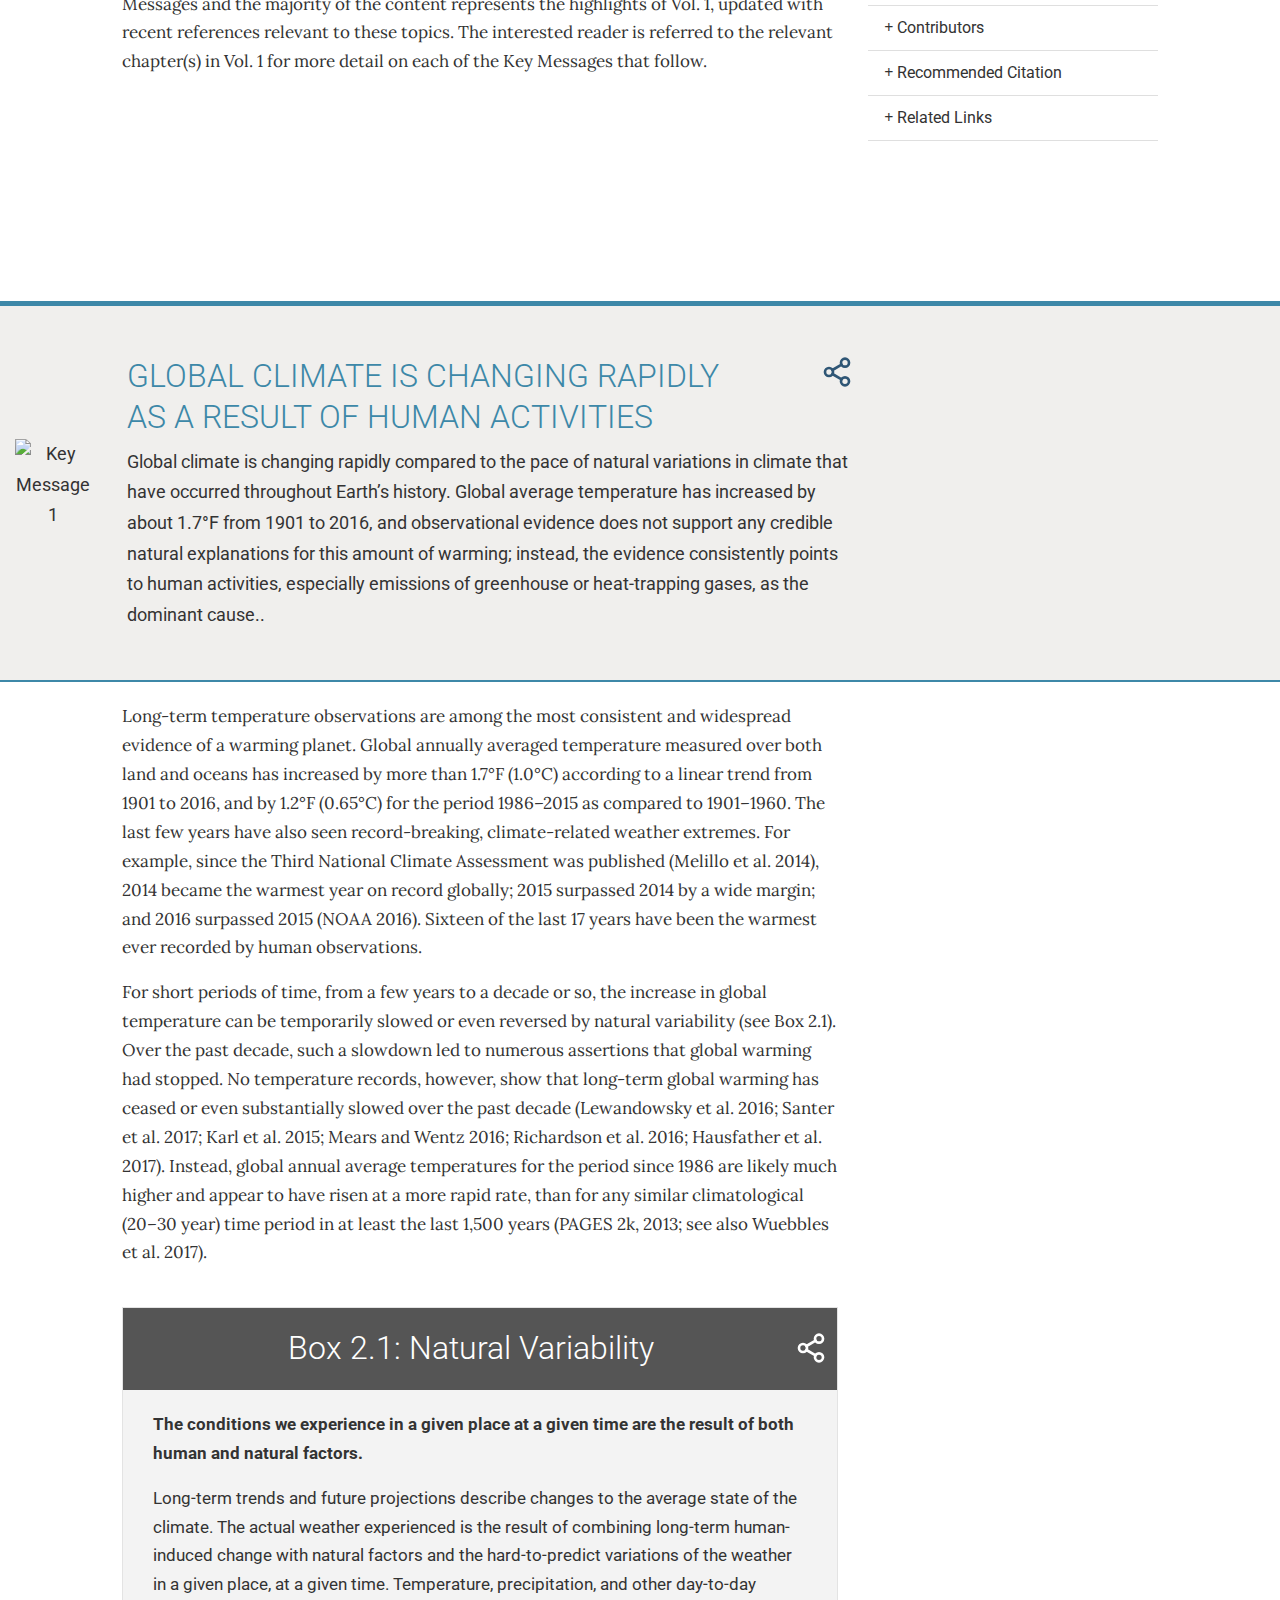
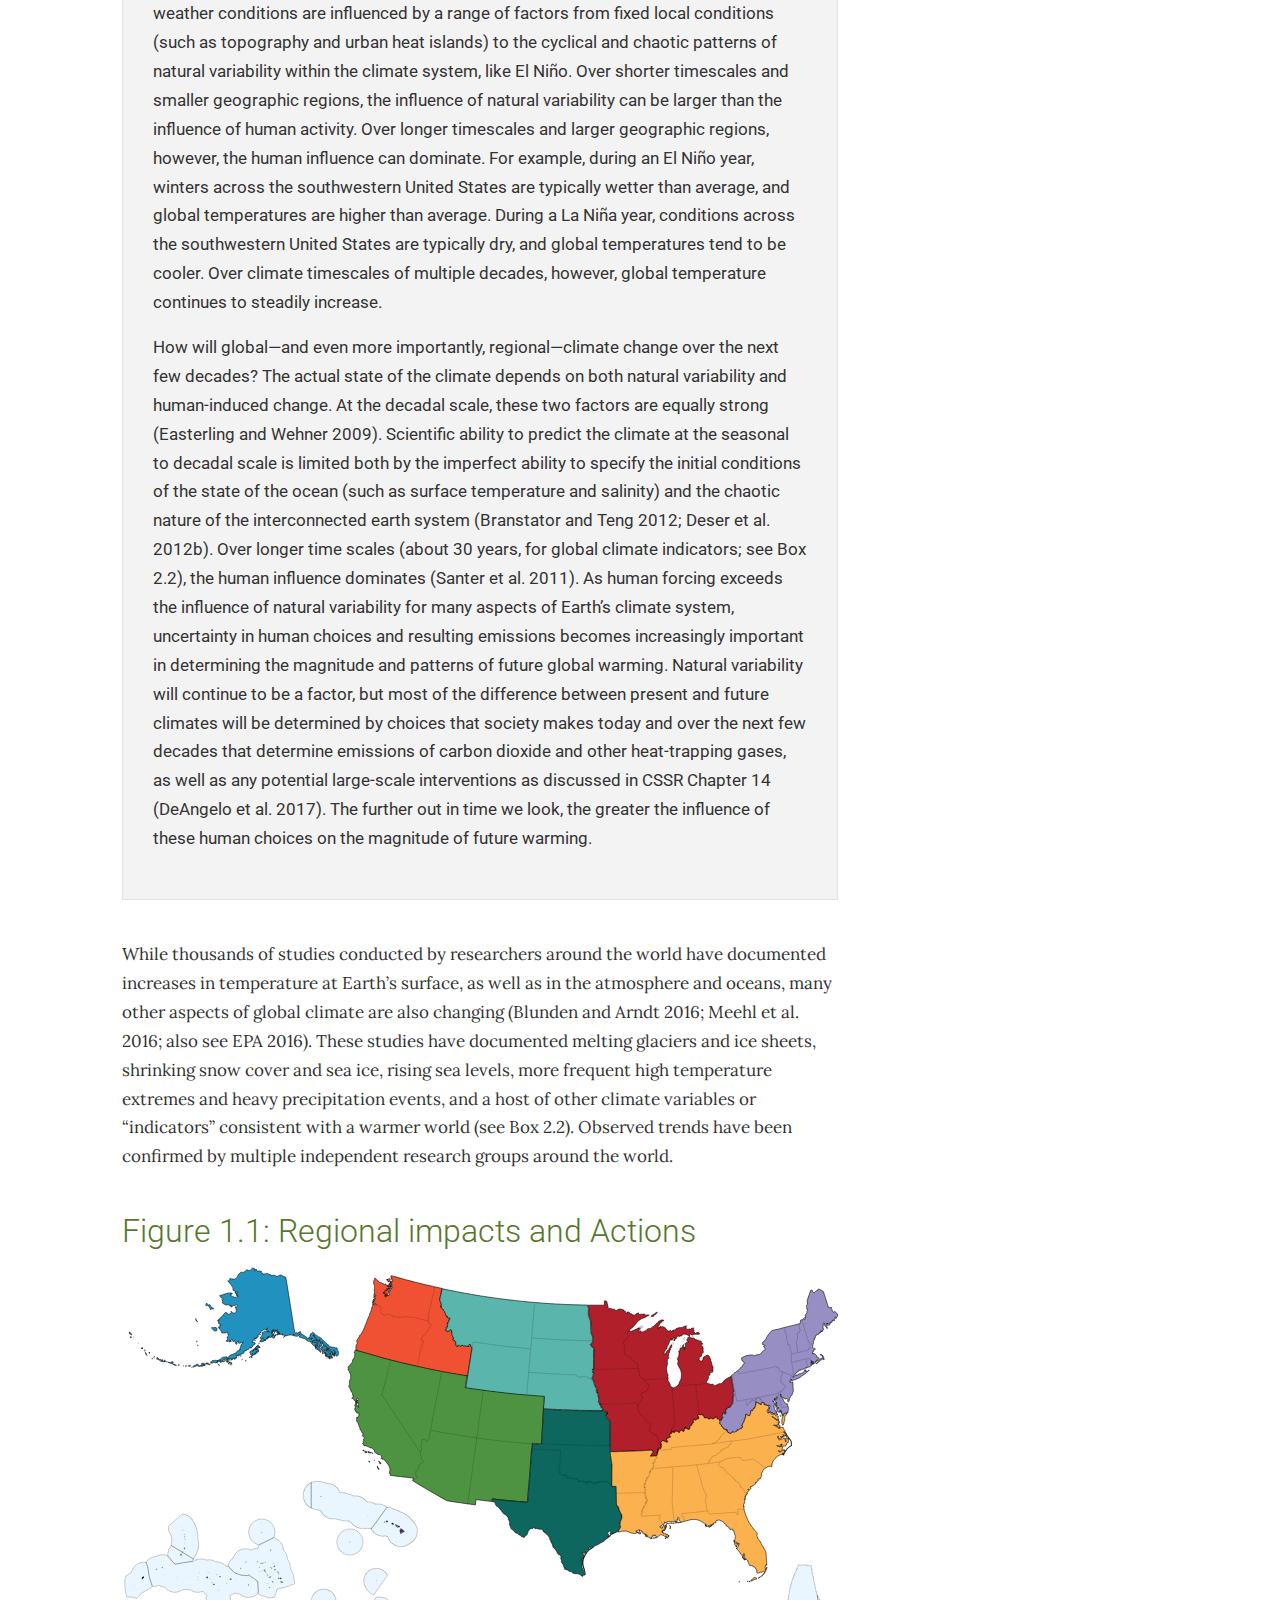
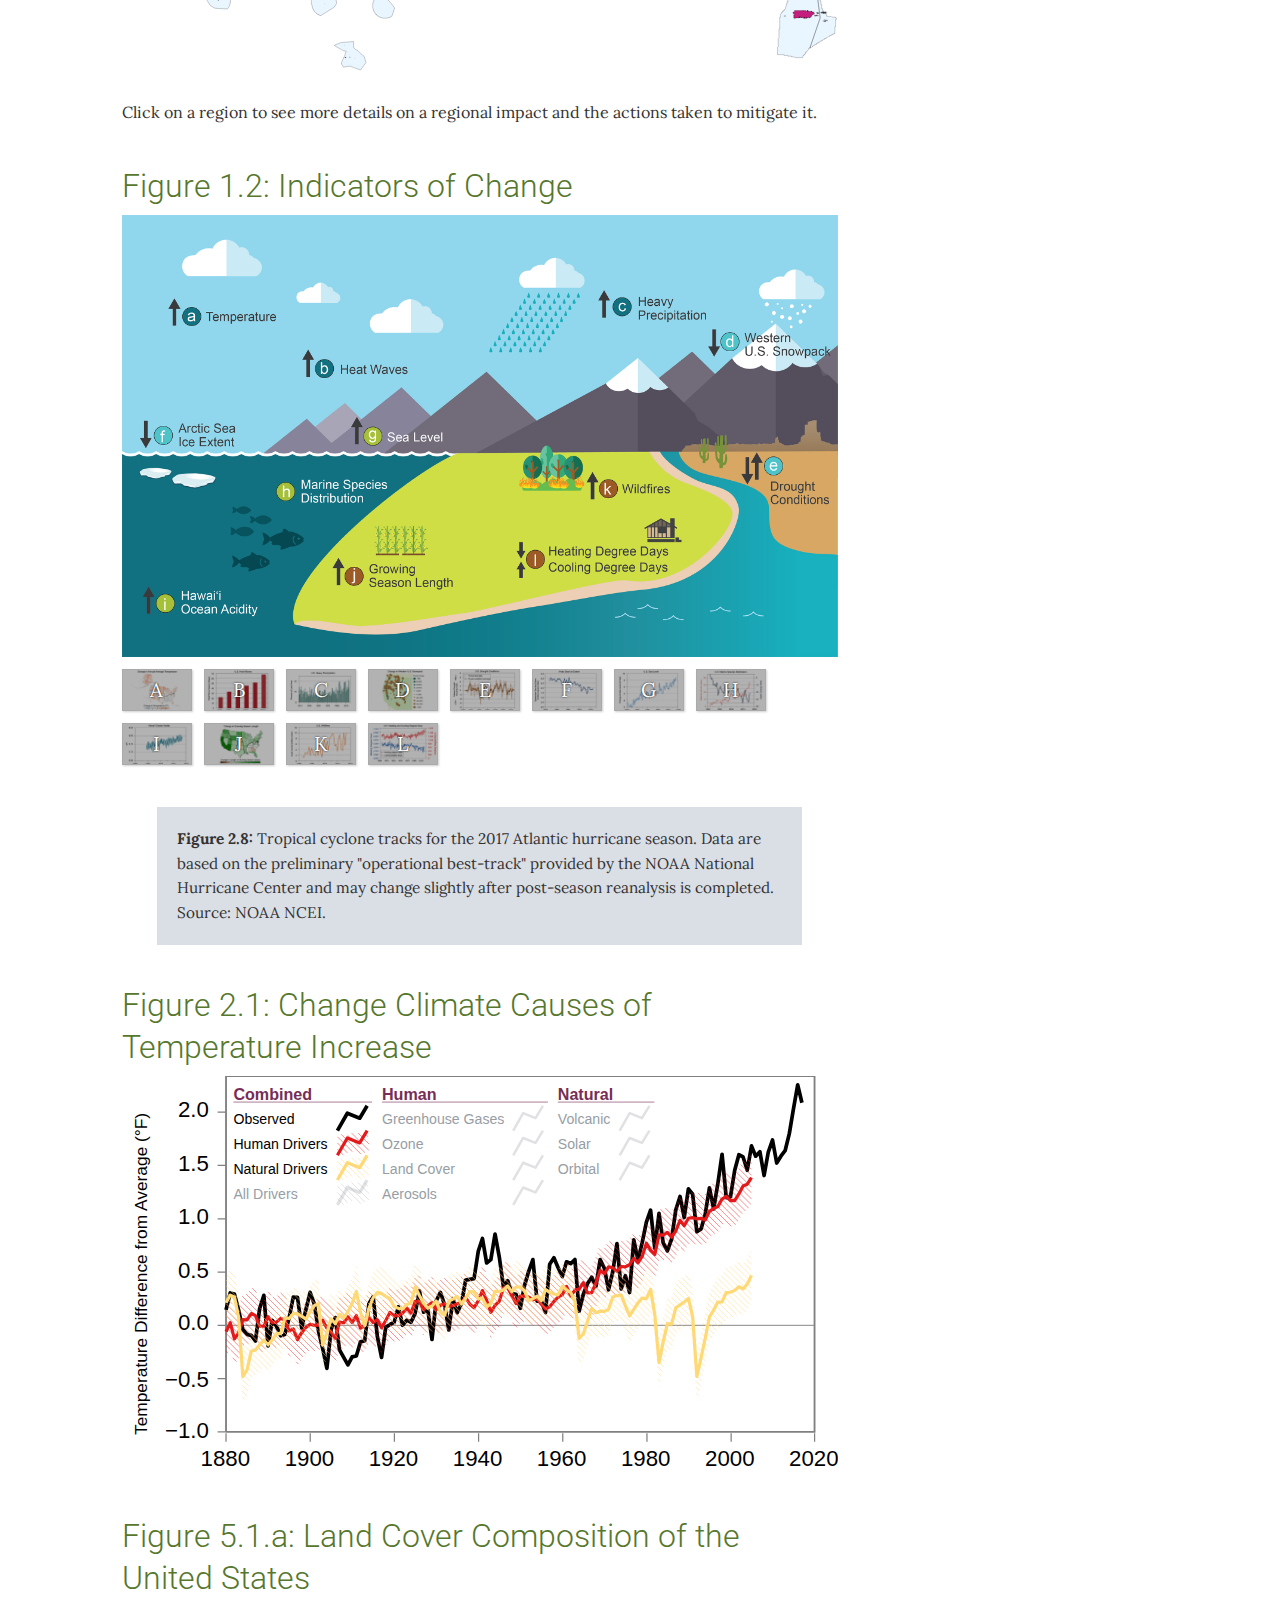
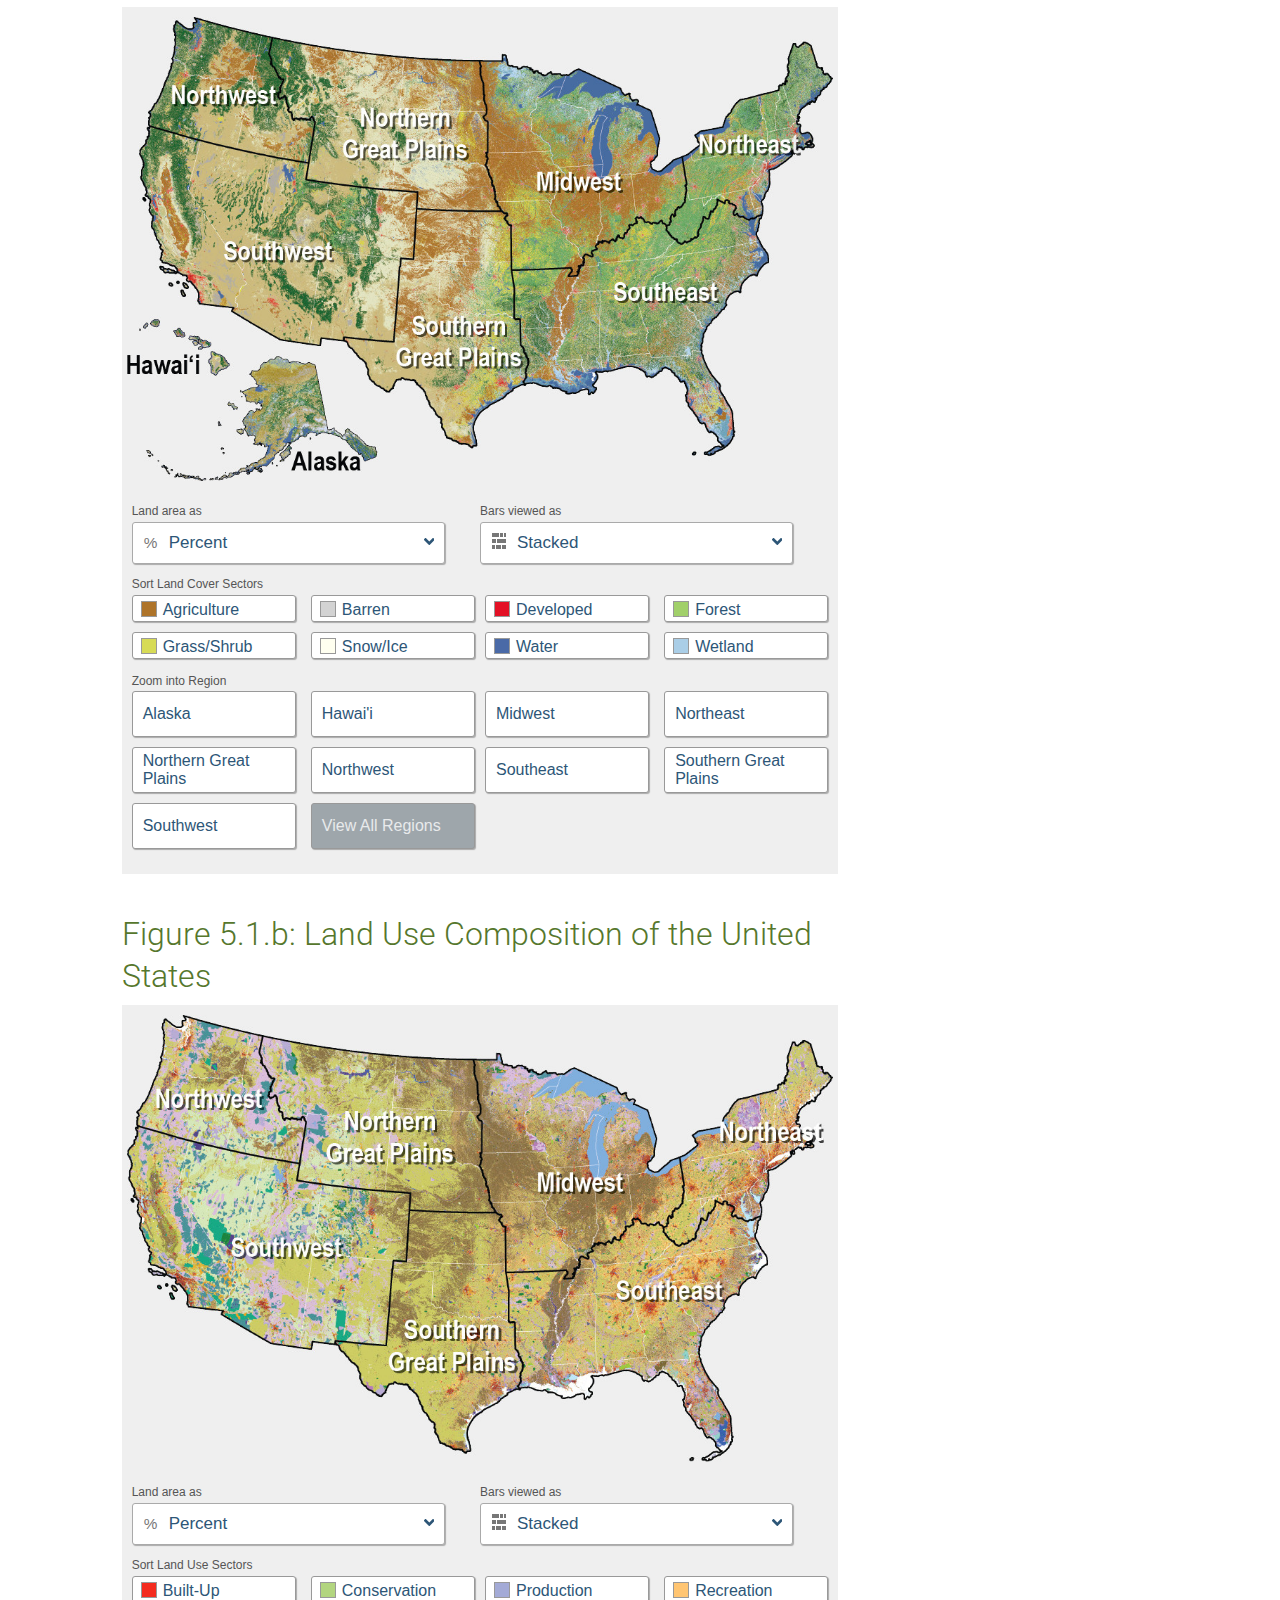
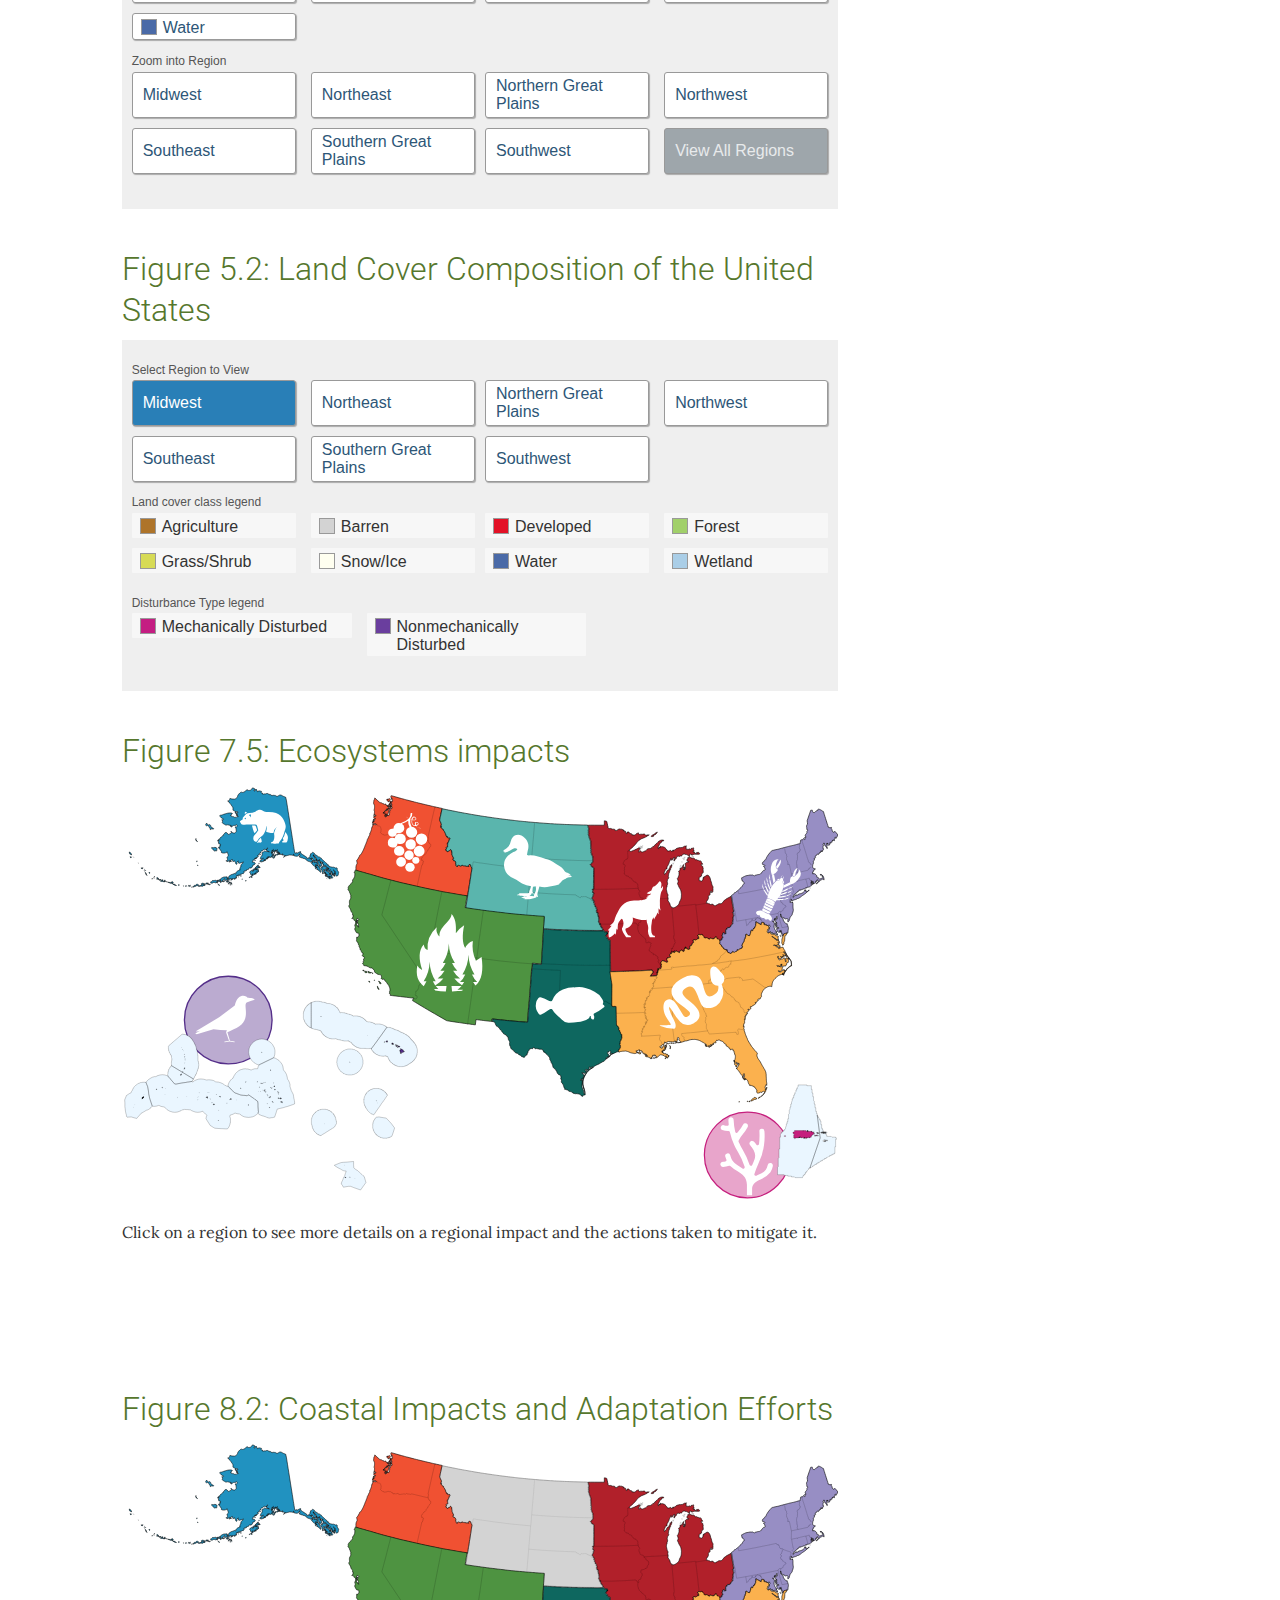
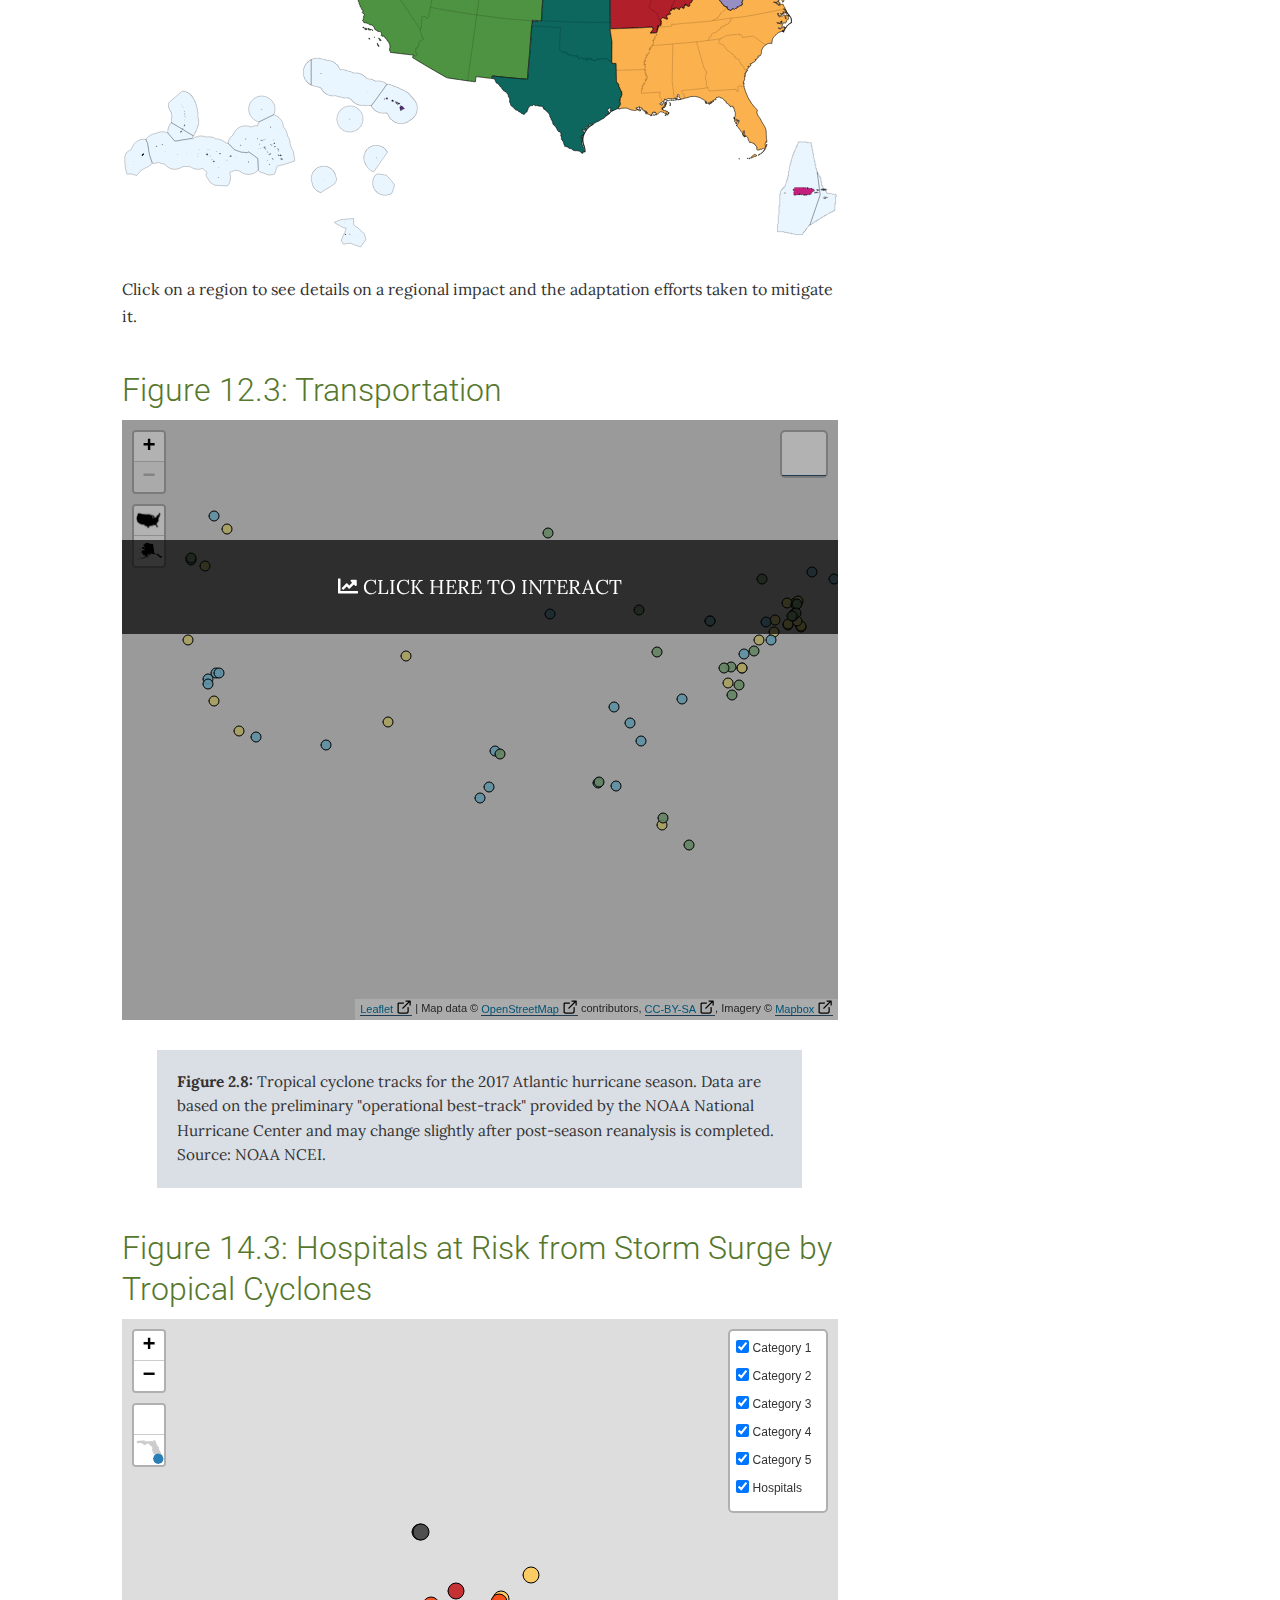
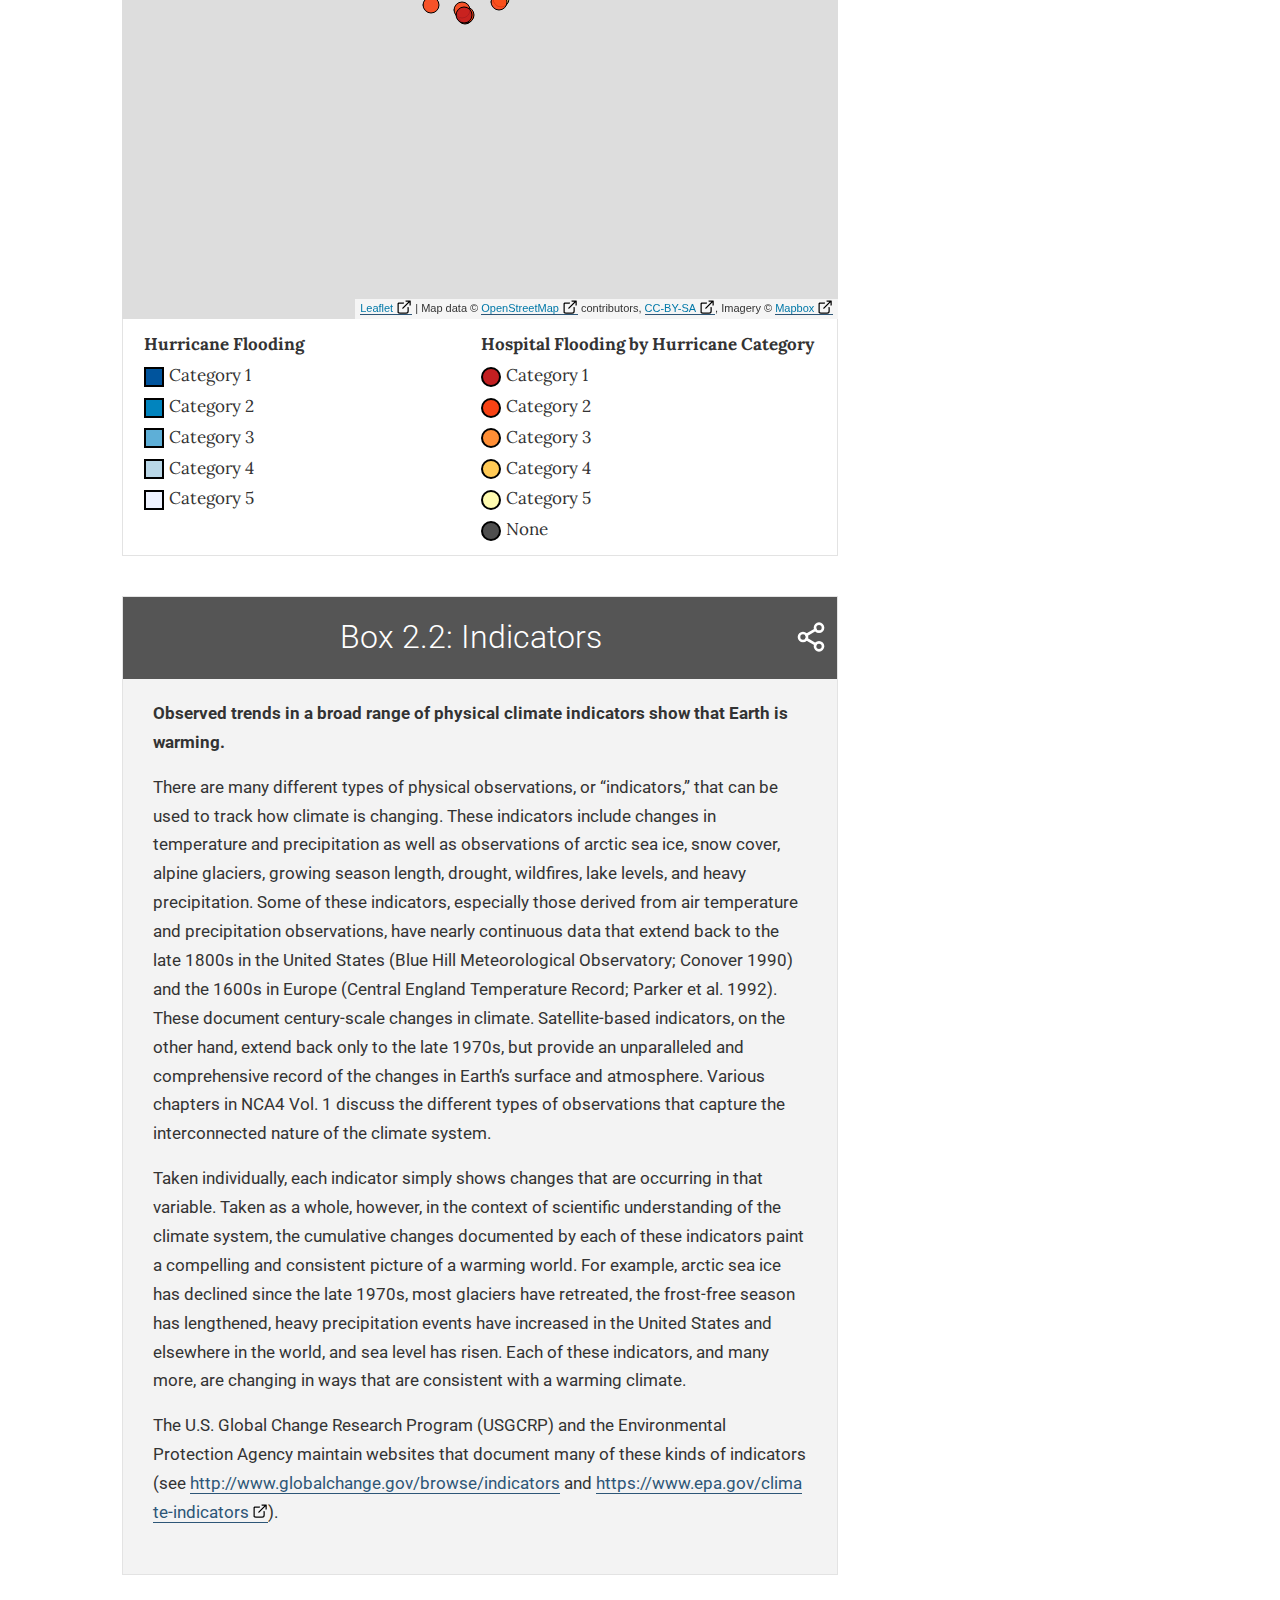
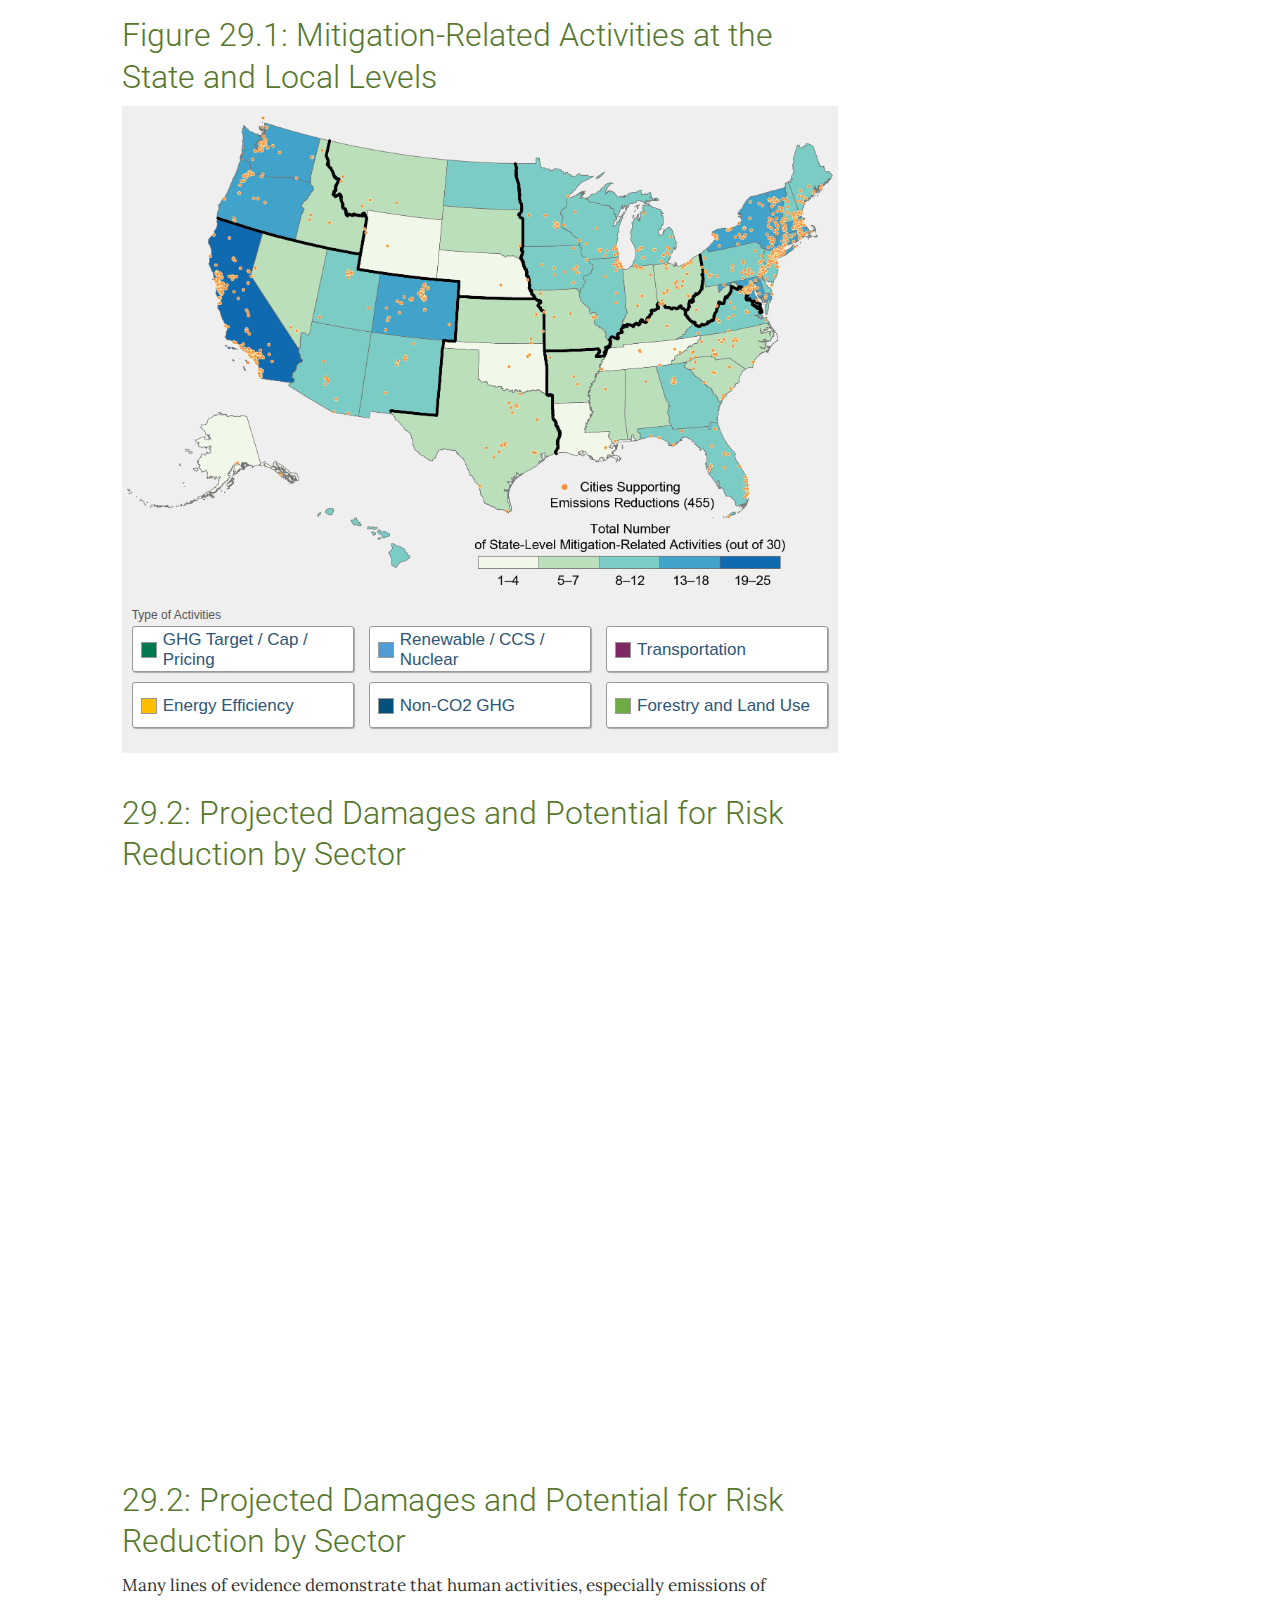
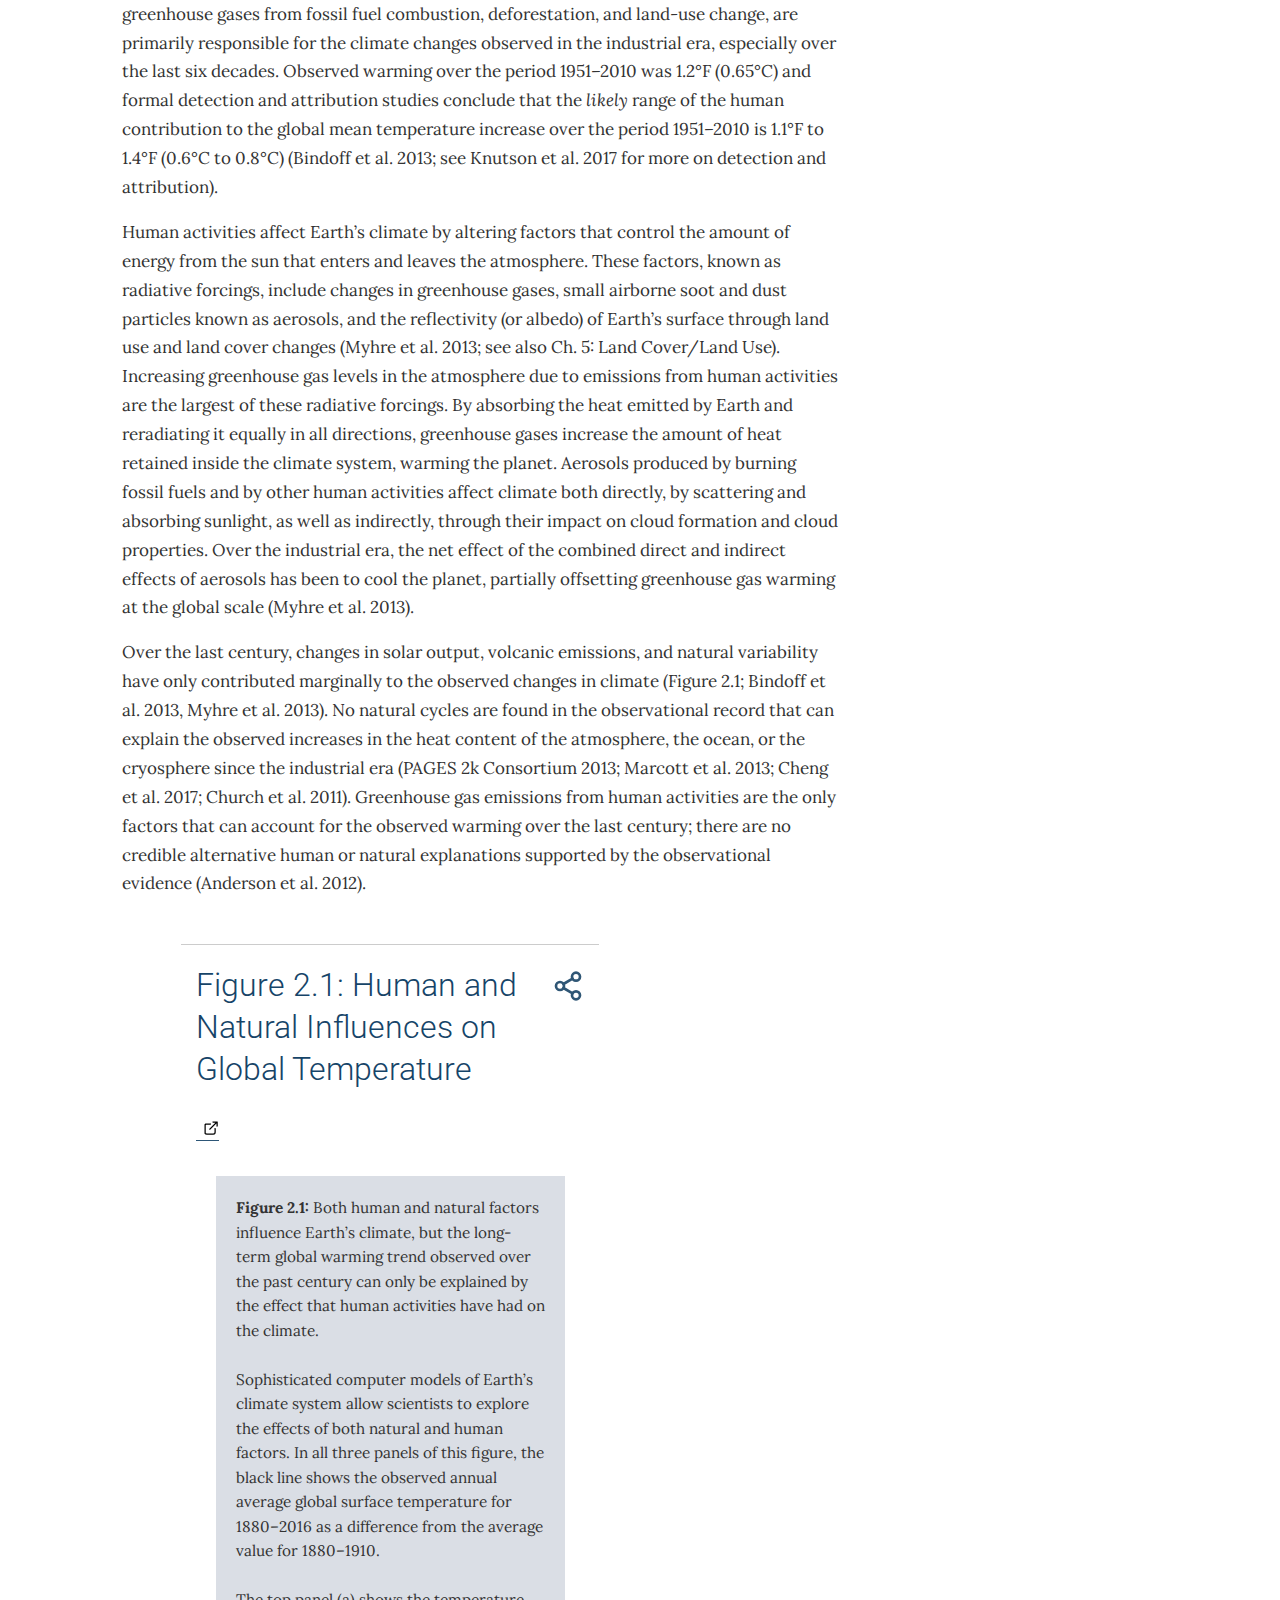
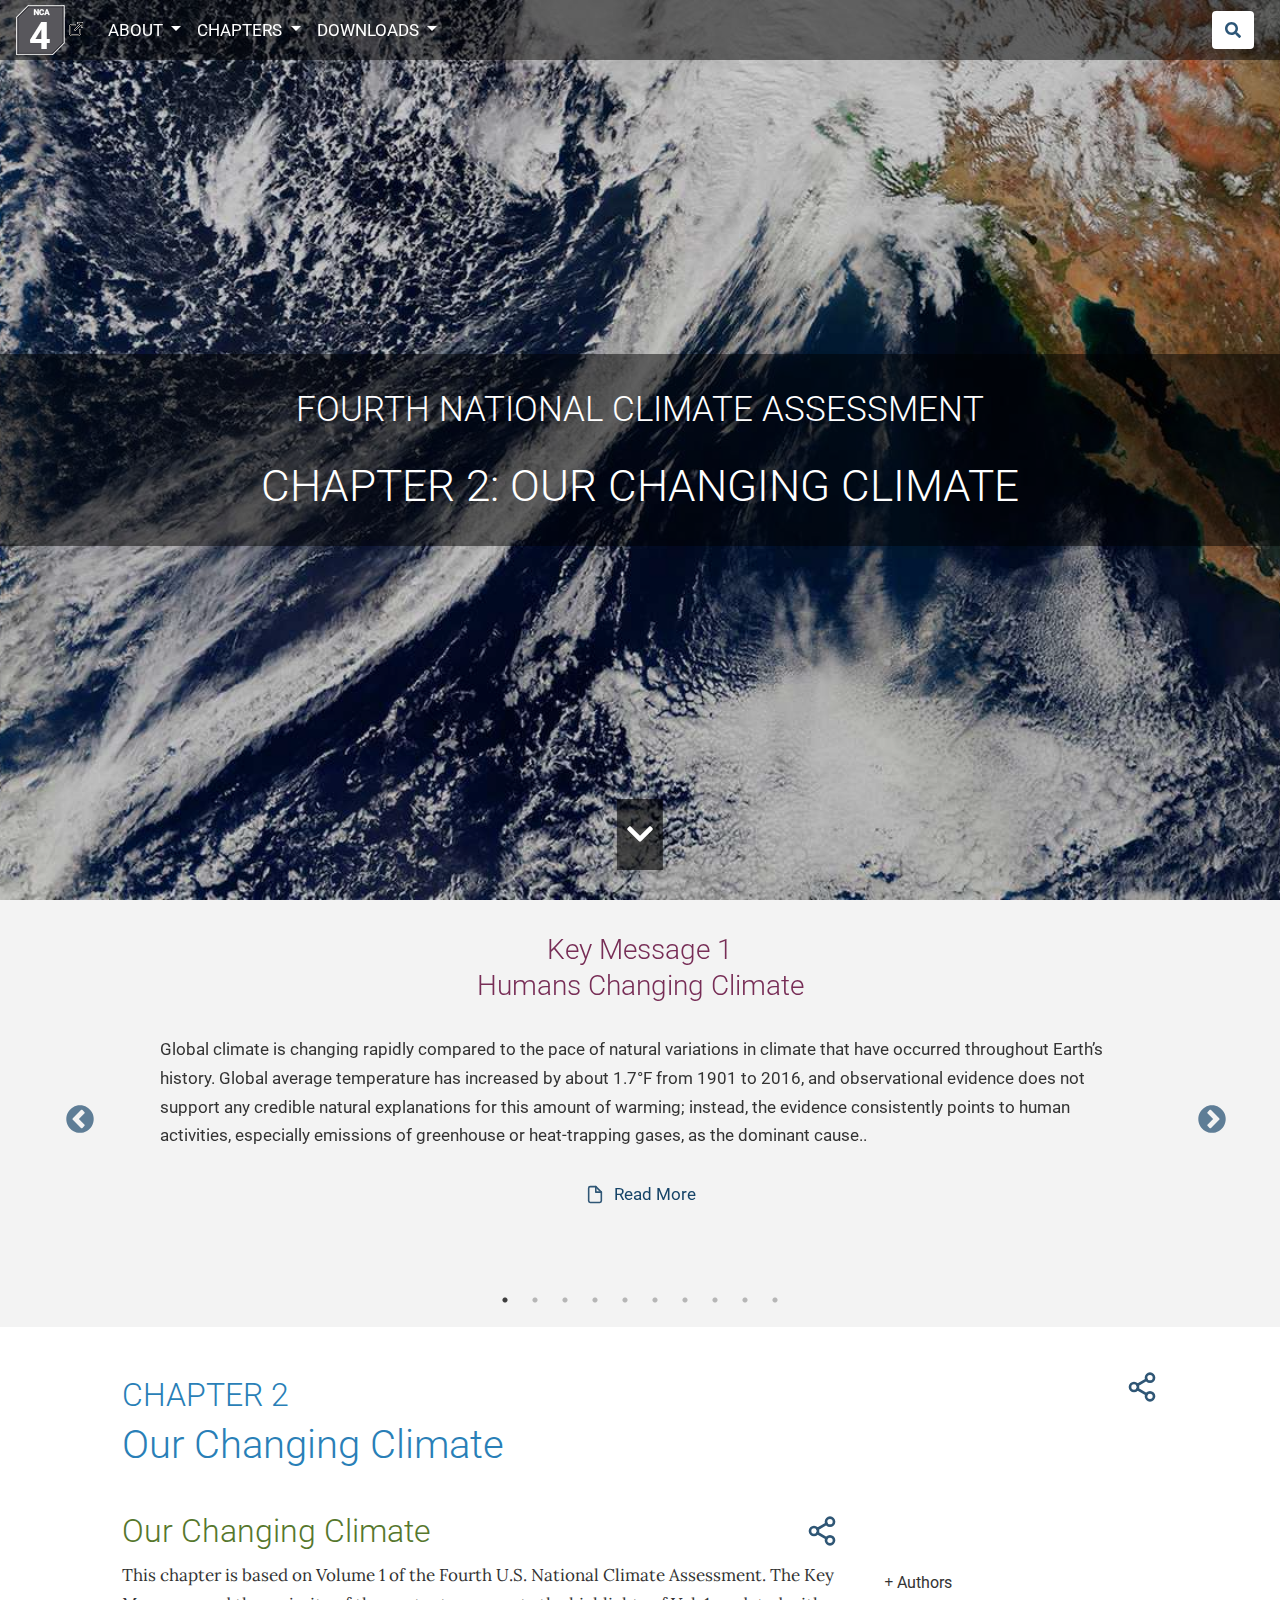
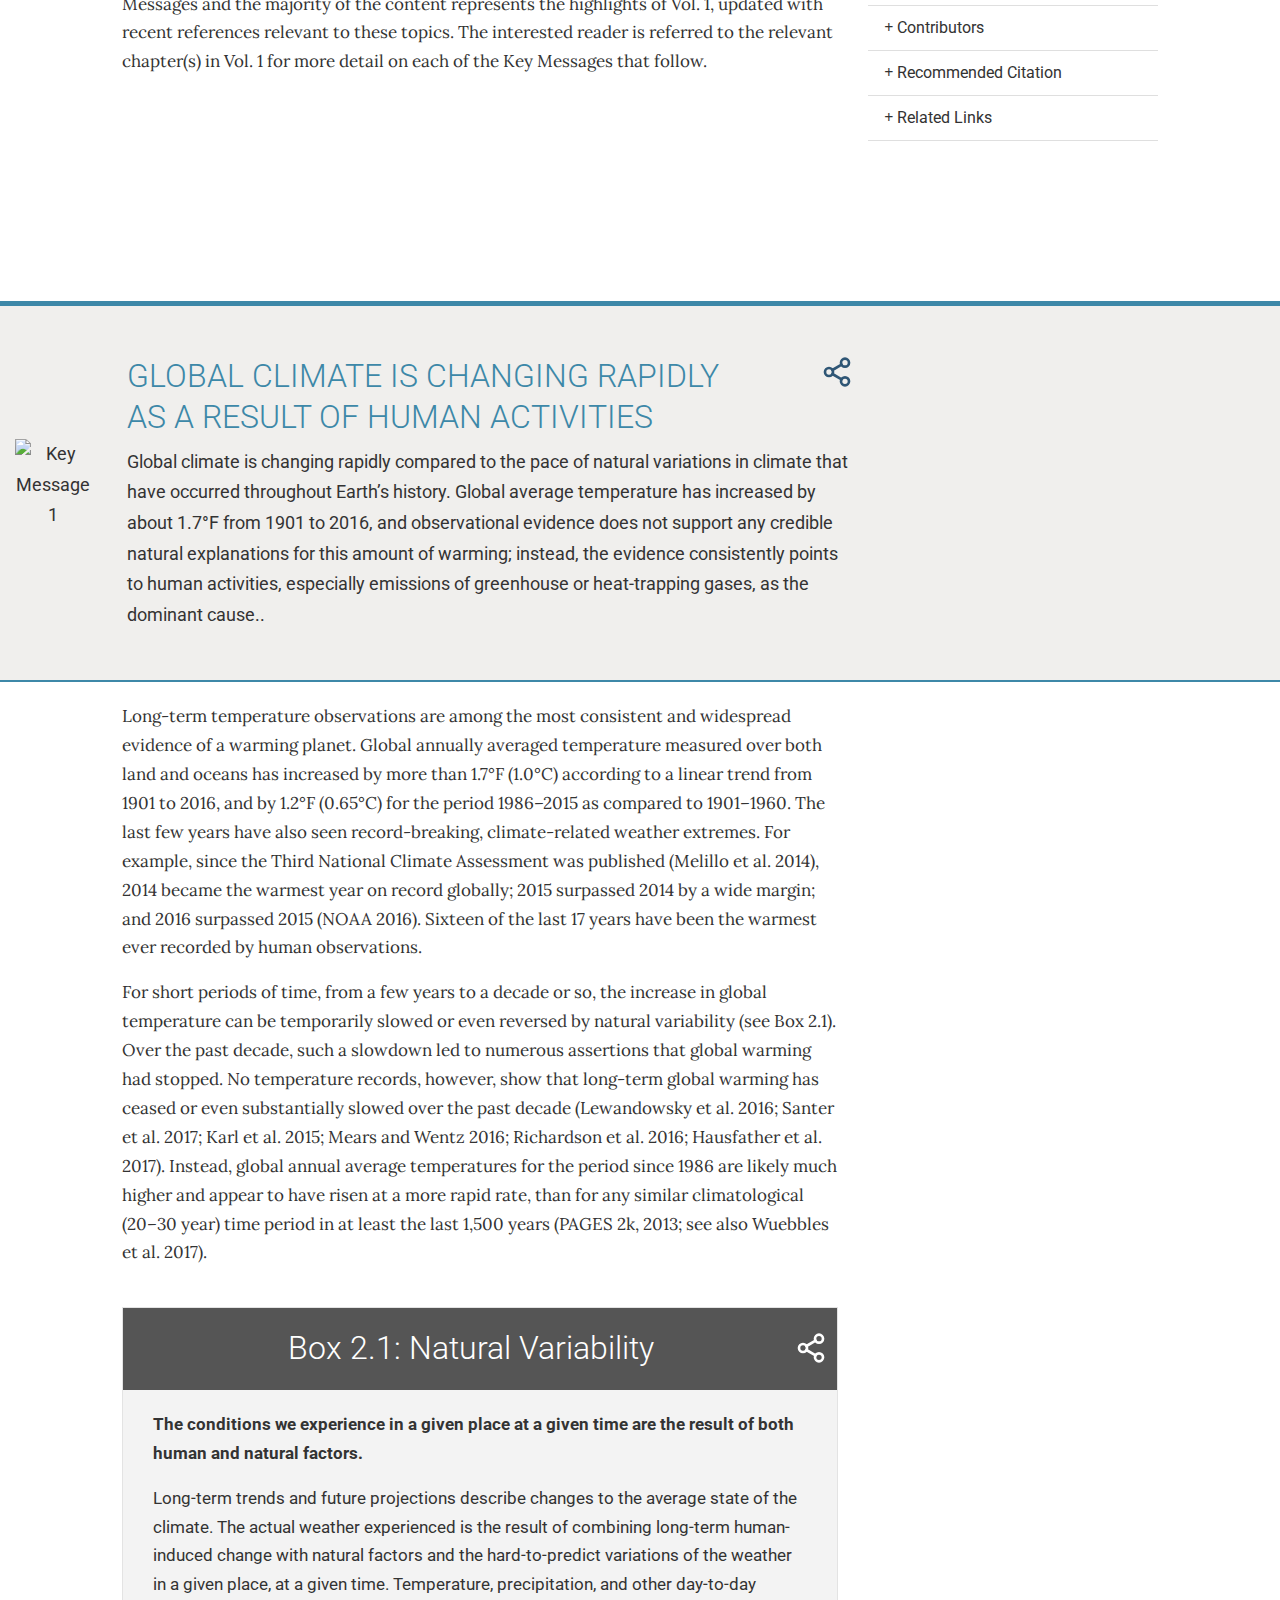
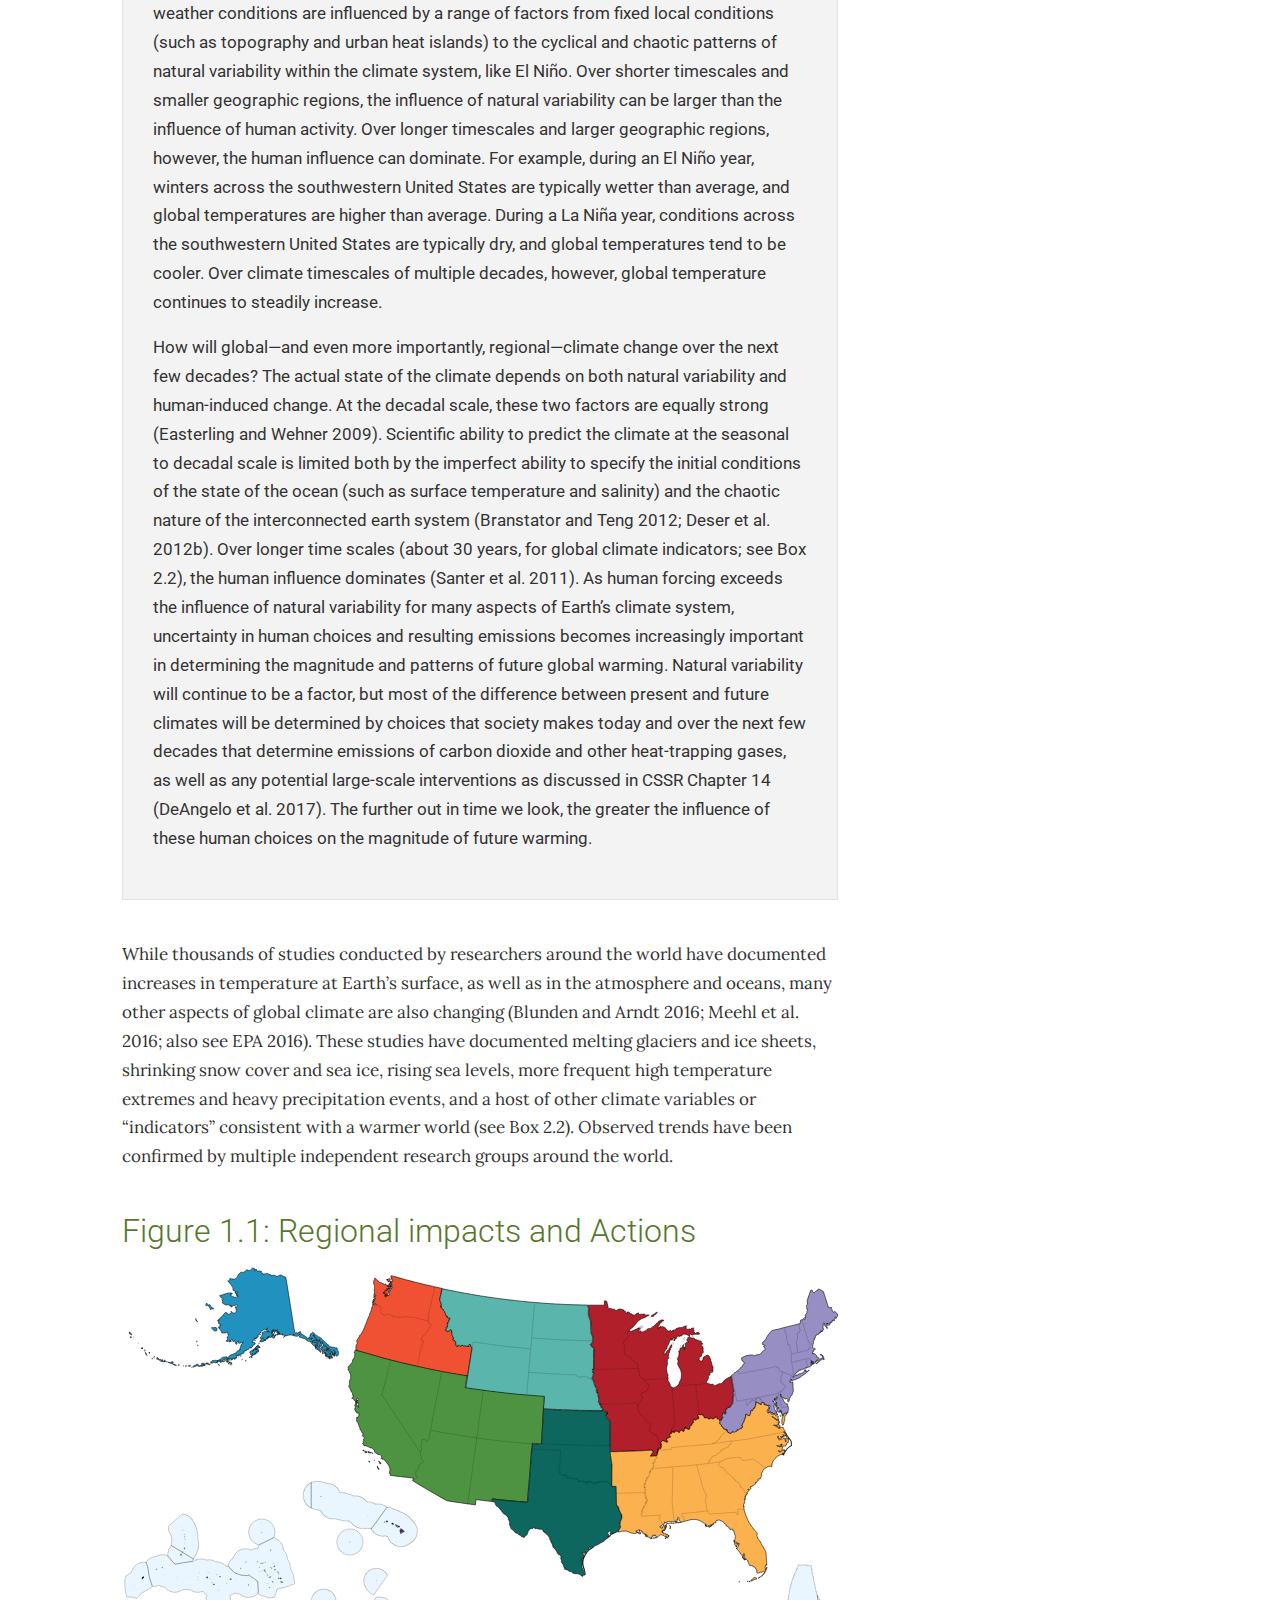
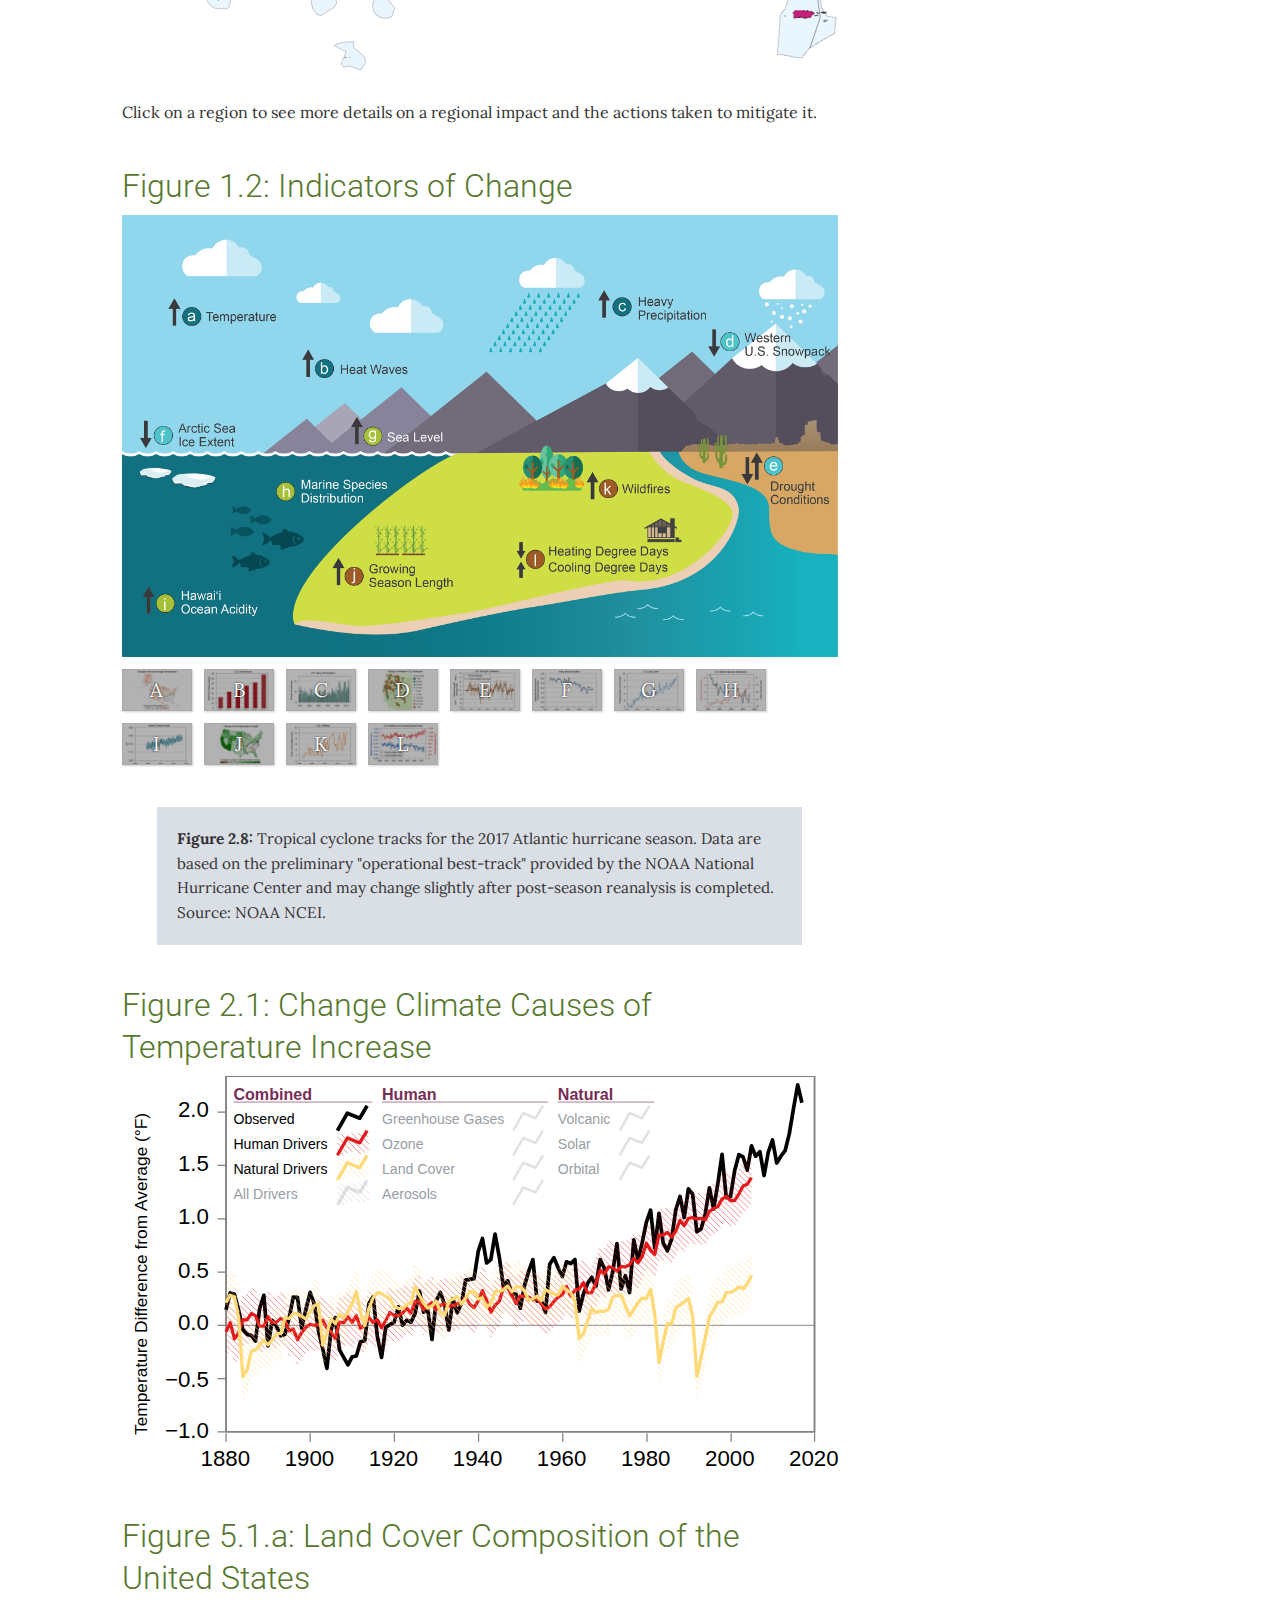
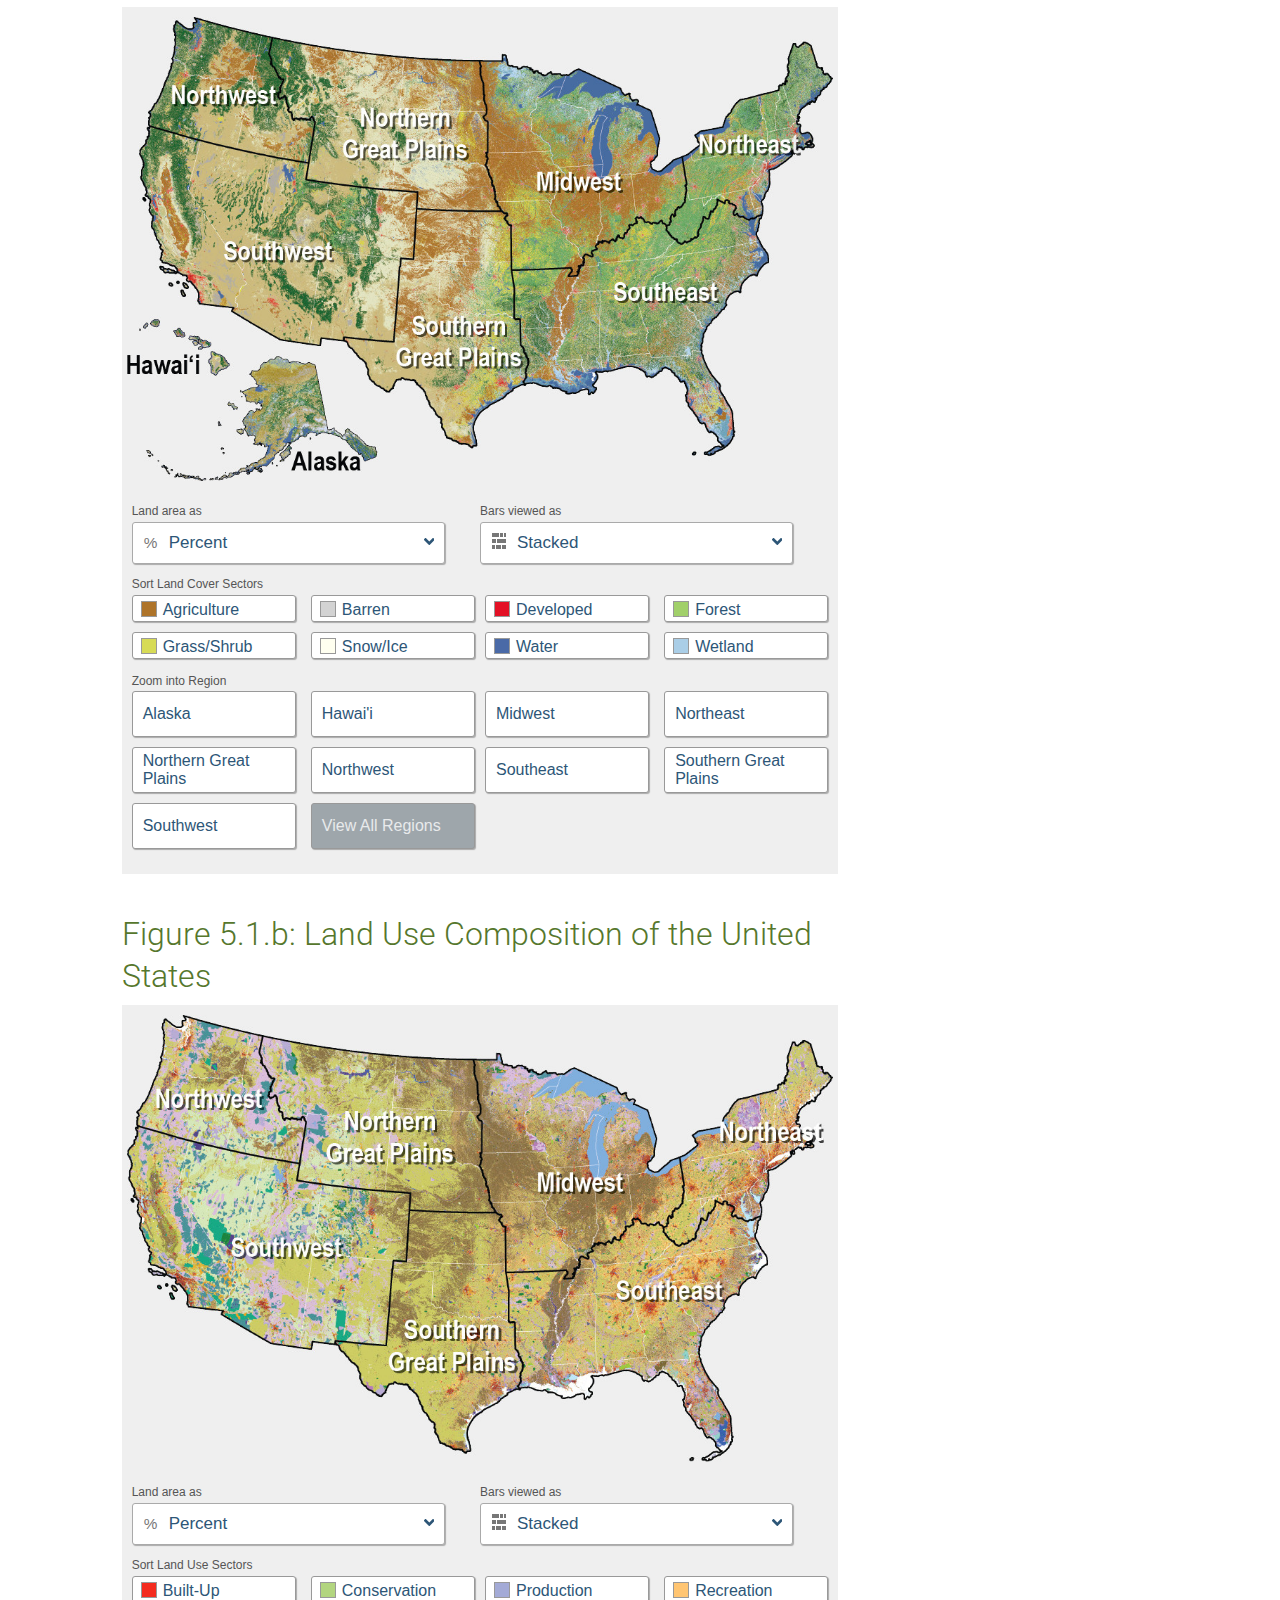
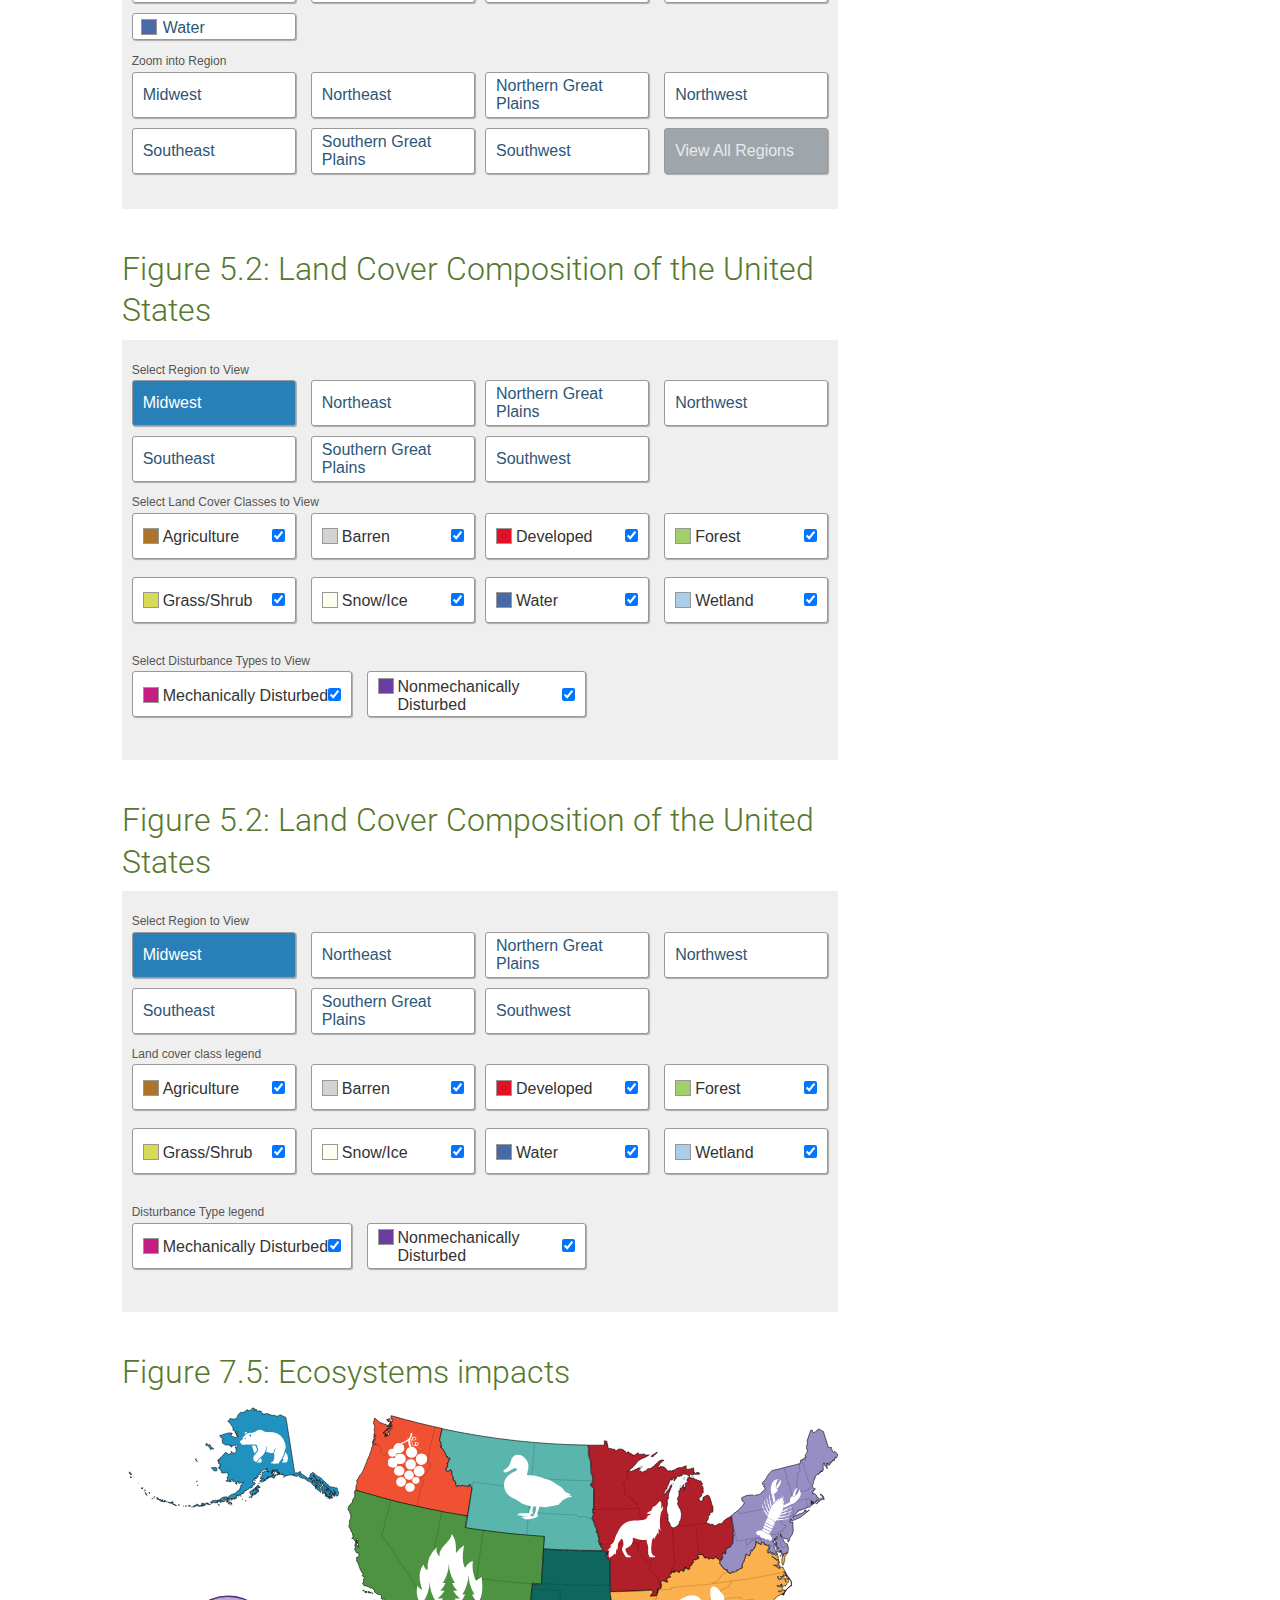
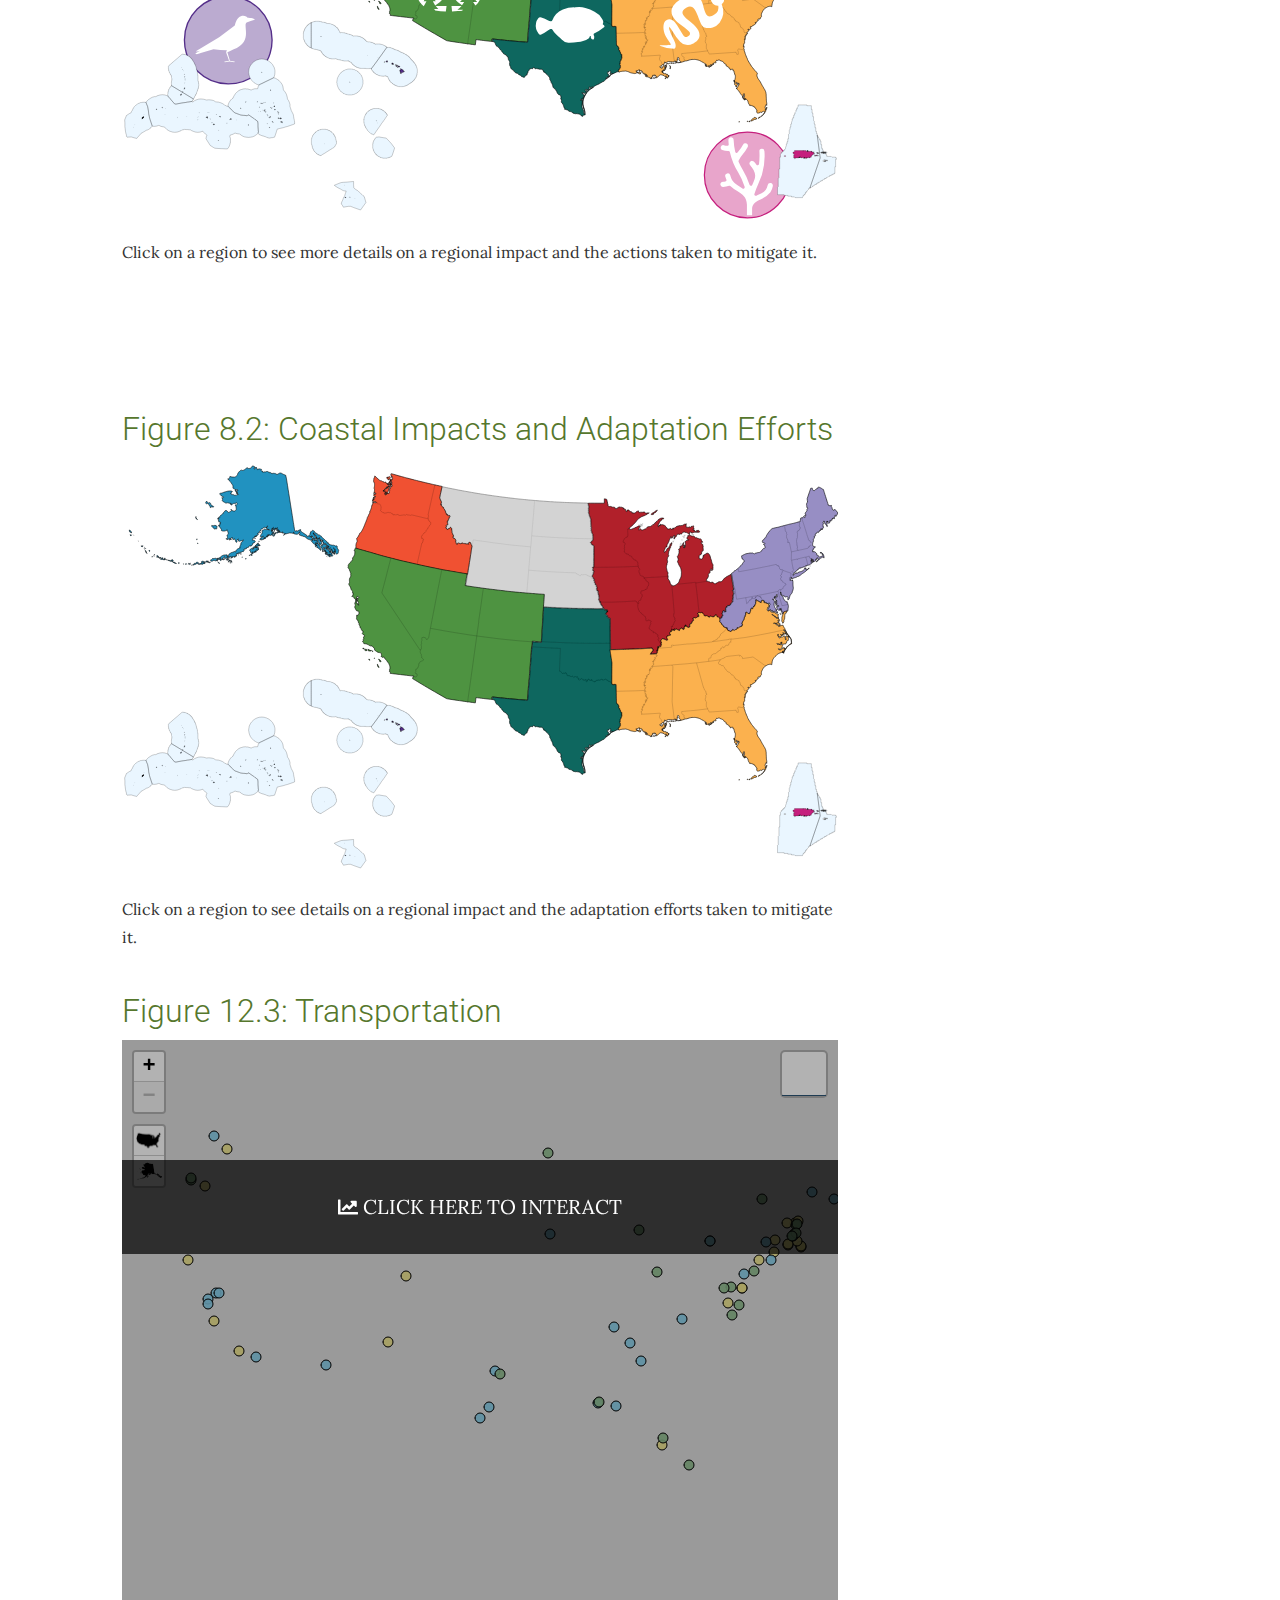
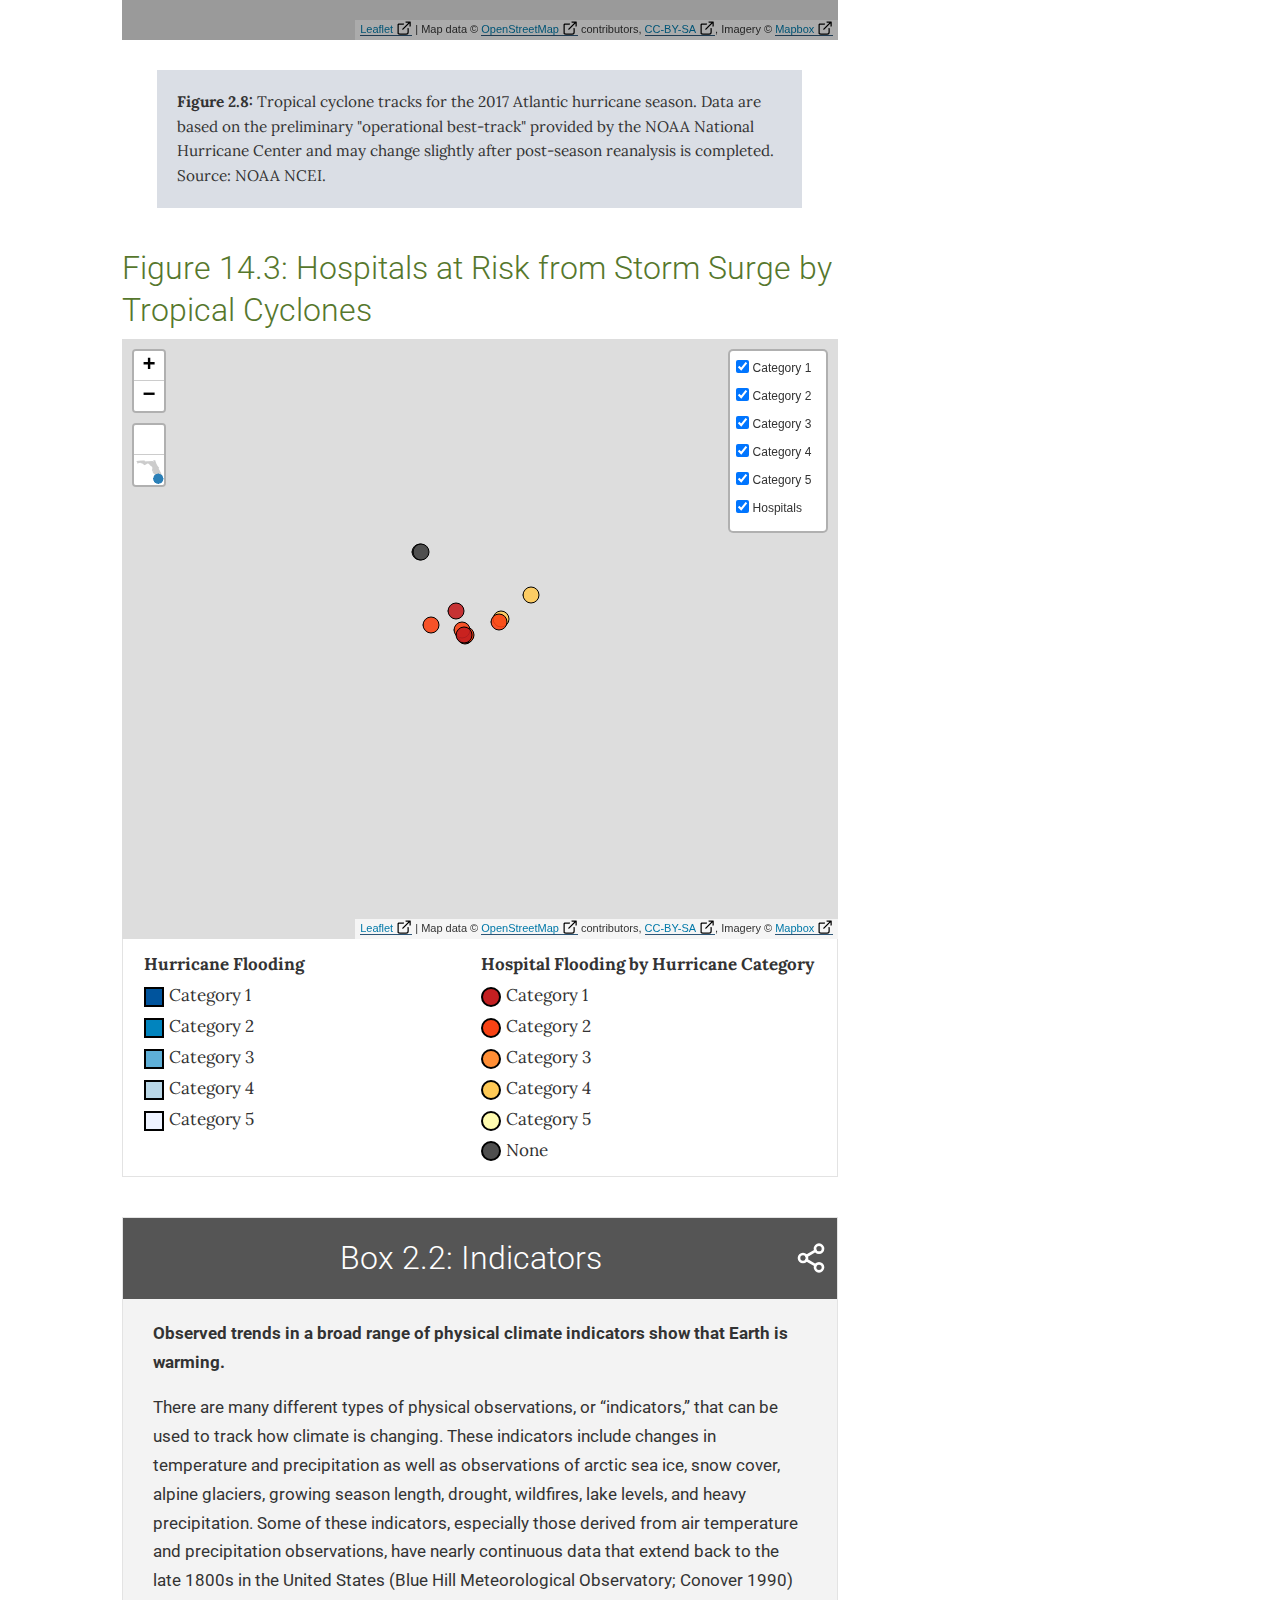
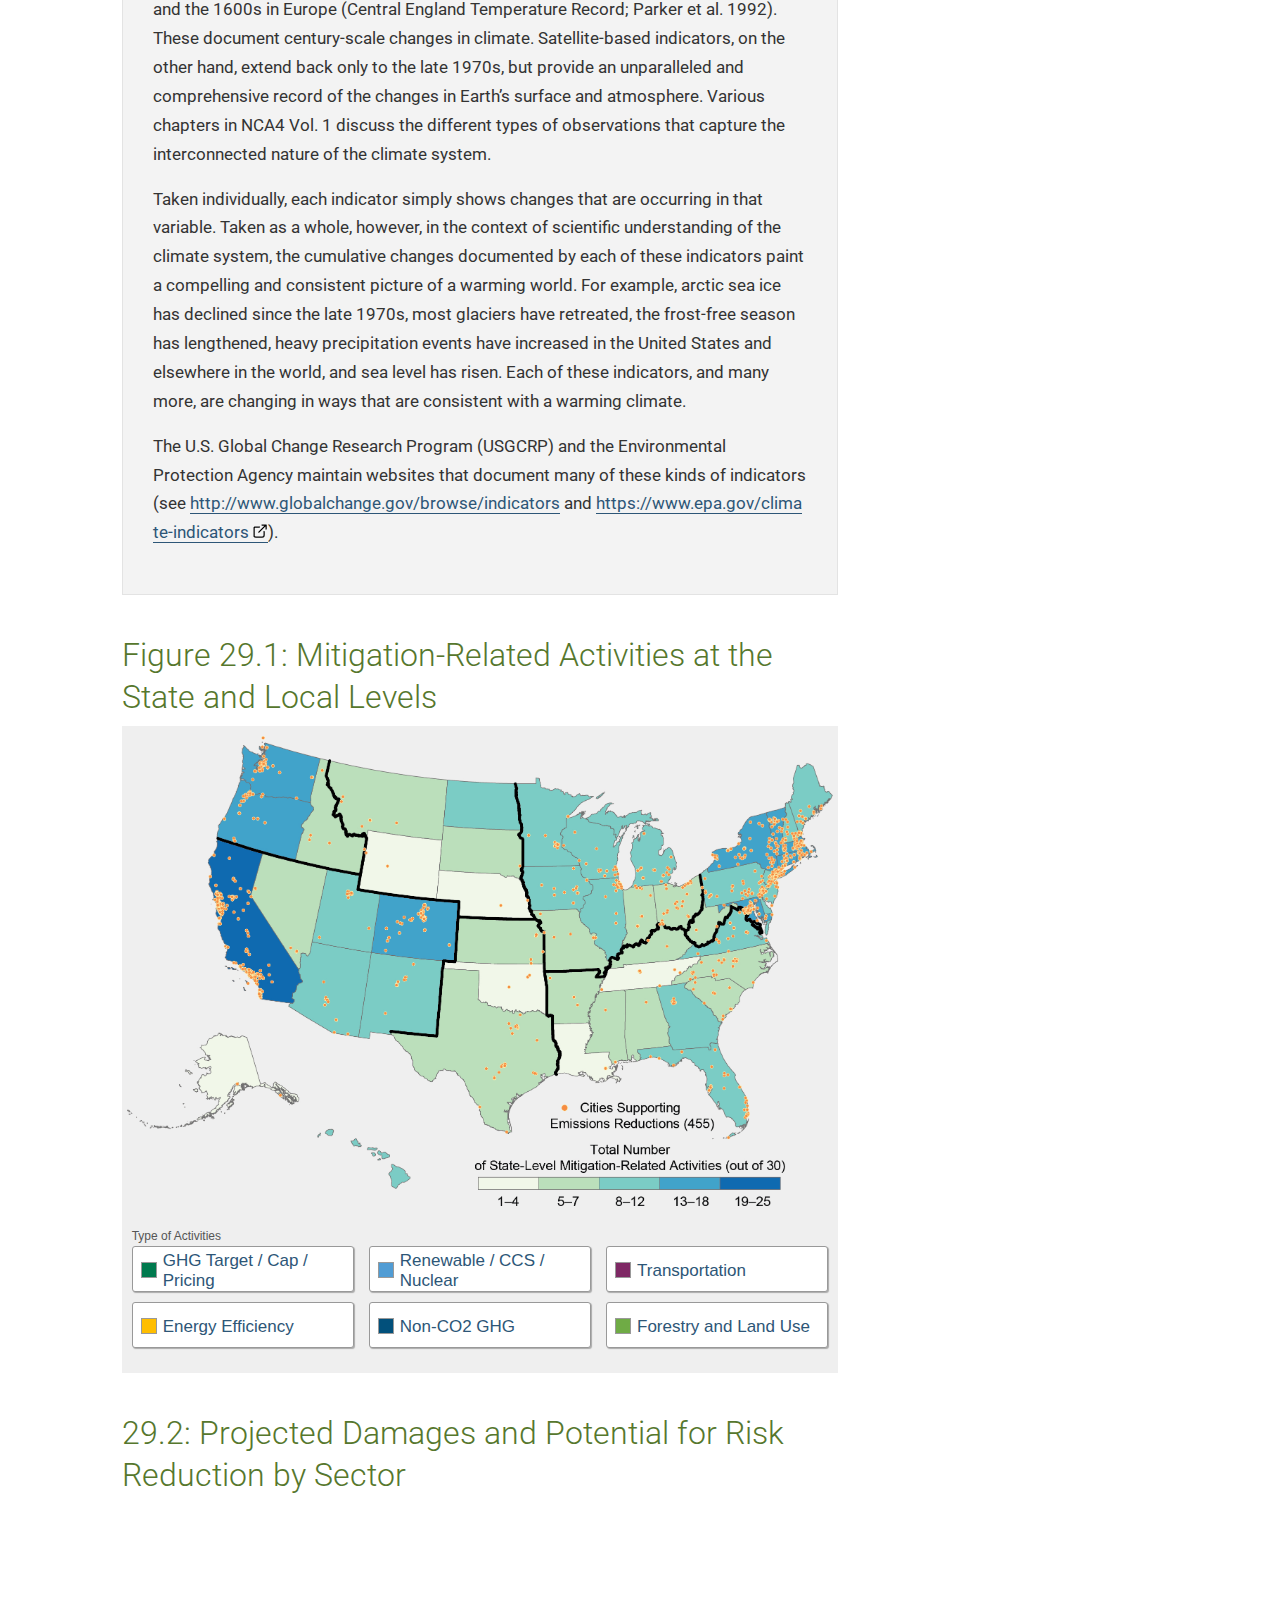
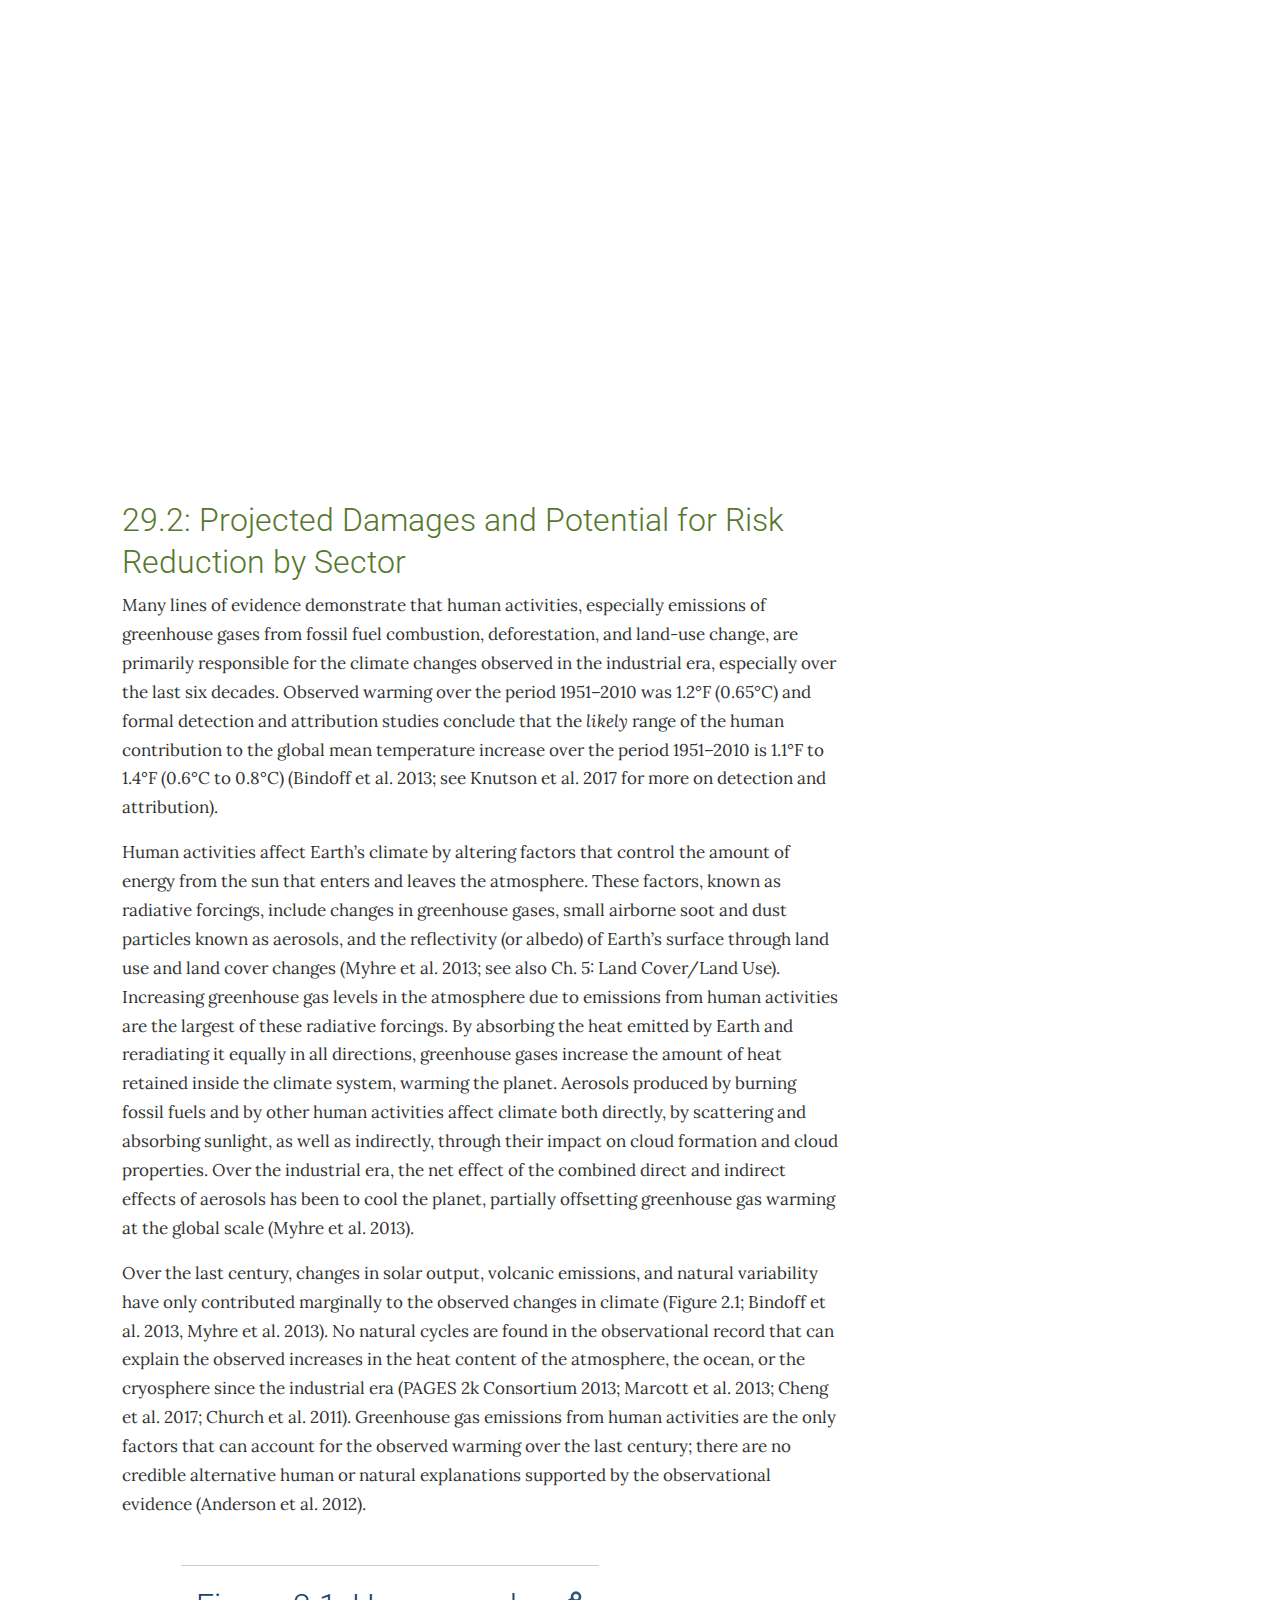
